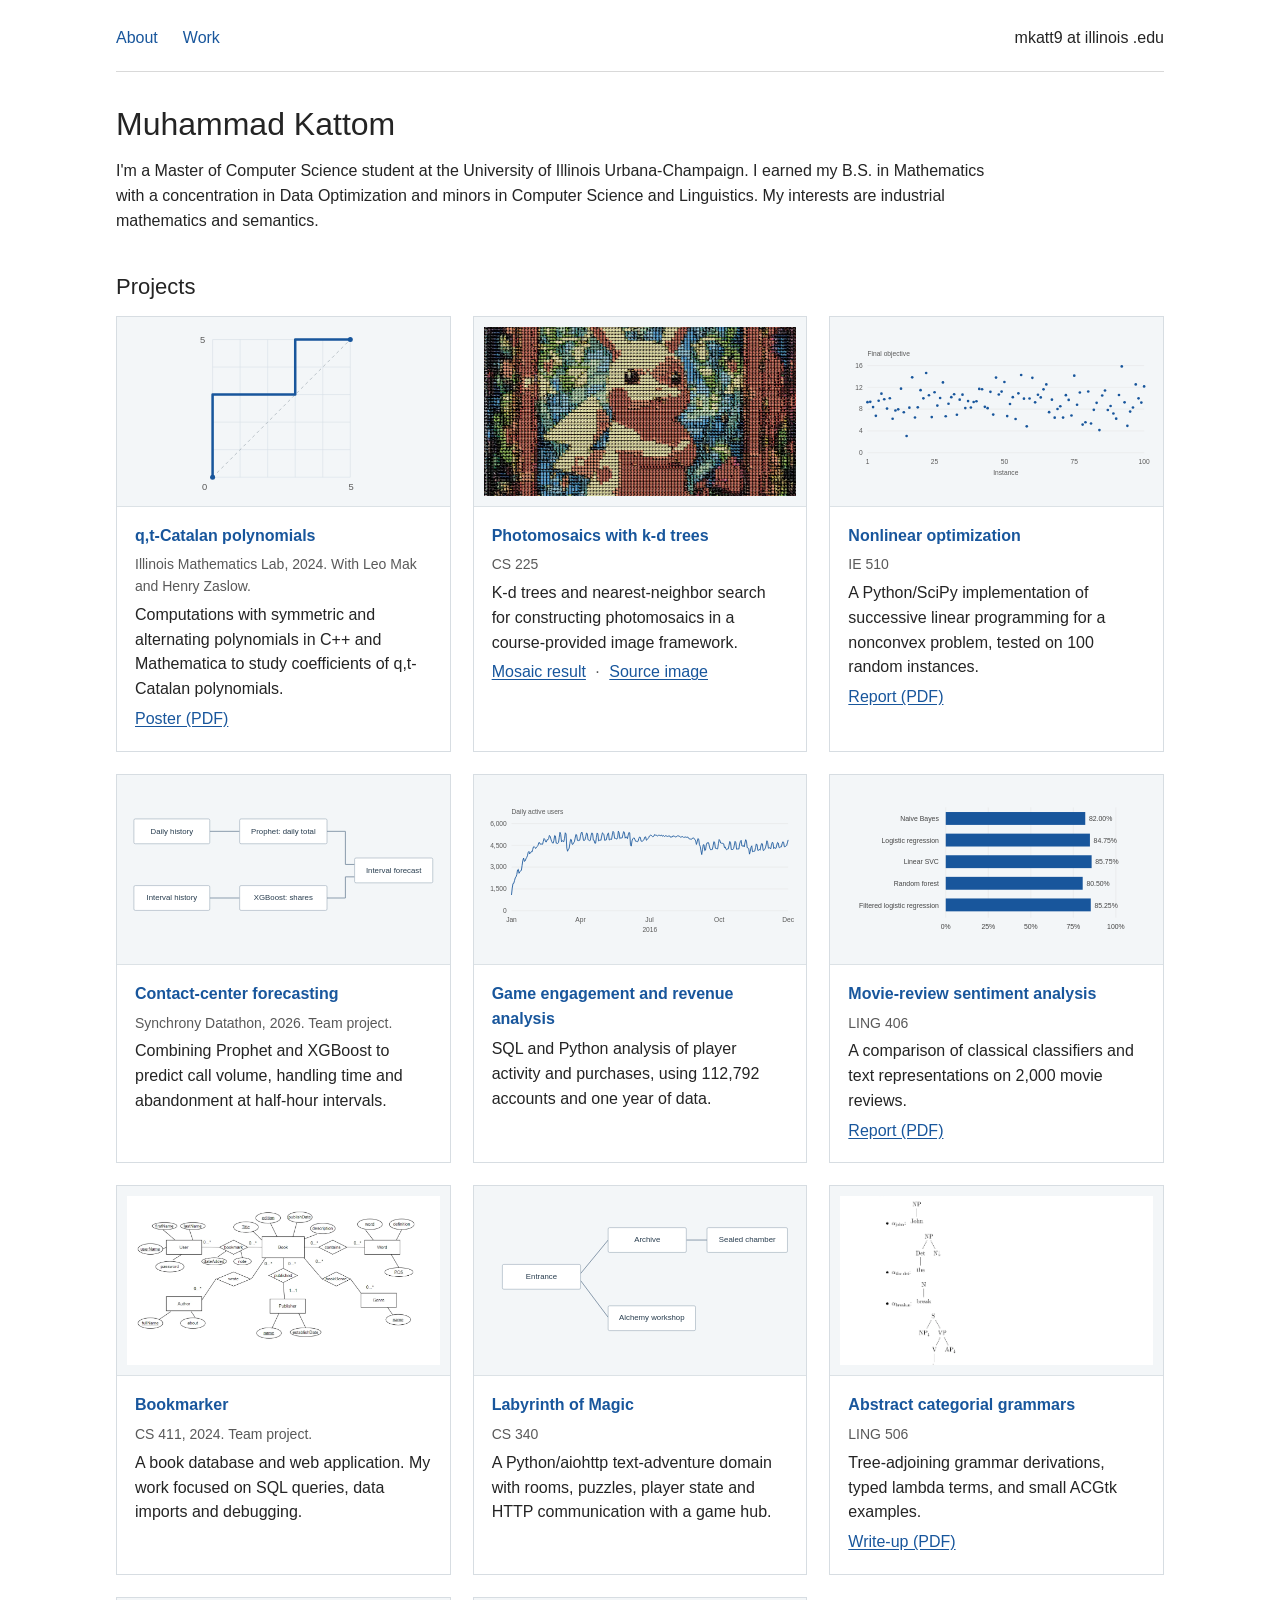
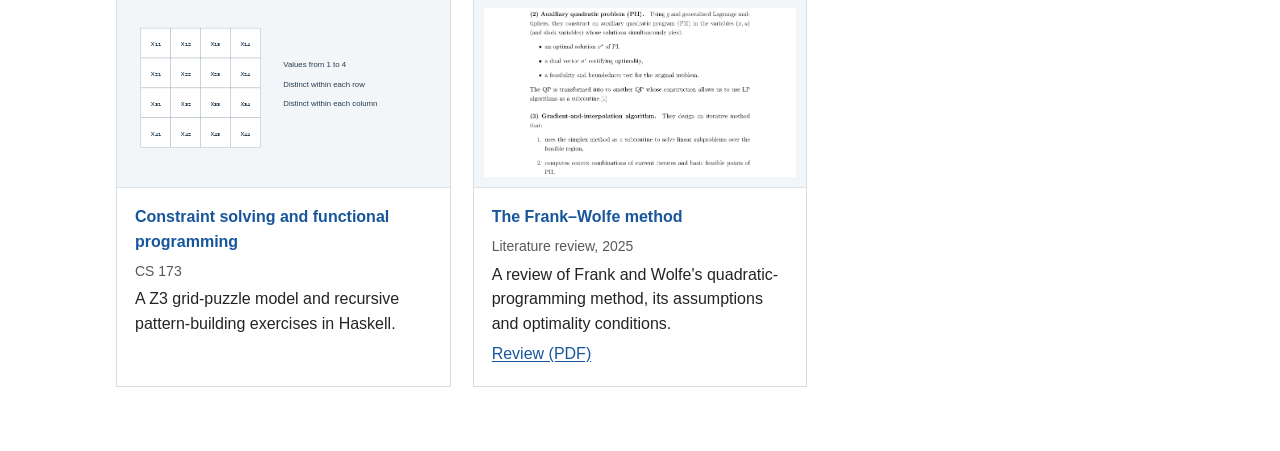
==== index.html @ df0d0583 "initial commit2" ====
<!doctype html>
<html lang="en">
<head>
  <meta charset="utf-8">
  <meta name="viewport" content="width=device-width, initial-scale=1">
  <meta name="description" content="Projects and education of Muhammad Kattom, University of Illinois Urbana-Champaign.">
  <title>Muhammad Kattom</title>
  <link rel="icon" type="image/svg+xml" href="data:image/svg+xml,%3Csvg xmlns='http://www.w3.org/2000/svg' viewBox='0 0 32 32'%3E%3Crect width='32' height='32' rx='6' fill='%23ee572e'/%3E%3Cpath d='M6 23V10h4l6 8 6-8h4v13h-4v-7l-6 8-6-8v7Z' fill='white'/%3E%3C/svg%3E">
  <style>
* { box-sizing: border-box; }
html { color-scheme: light; }
body { margin: 0; background: #fff; color: #242424; font-family: Arial, Helvetica, sans-serif; font-size: 1rem; line-height: 1.55; }
.page { width: min(100%, 960px); margin: 0 auto; padding: 42px 36px 64px; }
header { display: flex; align-items: baseline; justify-content: space-between; flex-wrap: wrap; column-gap: 24px; row-gap: 4px; padding-bottom: 20px; border-bottom: 1px solid #d9d9d9; }
h1 { margin: 0; font-size: 1.75rem; font-weight: 400; line-height: 1.3; }
h2 { margin: 0 0 13px; font-size: 1.375rem; line-height: 1.4; font-weight: 400; }
h3 { display: inline; margin: 0; font-size: 1rem; font-weight: 700; line-height: inherit; }
p { margin: 3px 0 0; }
a { color: #18569c; text-underline-offset: 2px; overflow-wrap: anywhere; }
a:hover { color: #103b6c; }
a:focus-visible { outline: 2px solid #18569c; outline-offset: 4px; }
.intro { margin: 24px 0 30px; }
.context { color: #595959; }
.context { font-size: .9375rem; }
.projects { margin: 0; padding-left: 1.65rem; }
.projects li { padding-left: .2rem; margin-bottom: 23px; }
.projects li::marker { color: #595959; }
.links { margin-top: 4px; }
.links span { color: #595959; margin: 0 5px; }
.skip-link { position: absolute; left: 16px; top: -100px; background: #fff; padding: 8px 12px; }
.skip-link:focus { top: 8px; }
@media (max-width: 560px) {
  .page { padding: 25px 21px 38px; }
  header { display: block; padding-bottom: 17px; }
  header > a { display: inline-block; margin-top: 8px; }
  h1 { font-size: 1.75rem; }
}
@media print {
  .page { width: 100%; padding: 0; }
  .skip-link { display: none; }
  a { color: inherit; }
  .projects li { break-inside: avoid; }
}

button { font: inherit; }
.project-link { background: none; border: 0; padding: 0; color: #18569c; font-weight: 700; text-align: left; text-decoration: underline; text-underline-offset: 2px; cursor: pointer; }
.project-link:hover { color: #103b6c; }
button:focus-visible { outline: 2px solid #18569c; outline-offset: 4px; }
body.modal-open { overflow: hidden; }
dialog { width: min(800px, calc(100% - 32px)); max-height: calc(100dvh - 48px); padding: 0; border: 1px solid #c8c8c8; border-radius: 3px; color: #242424; background: #fff; box-shadow: 0 12px 50px #0003; }
dialog::backdrop { background: #0006; }
.dialog-toolbar { display: flex; align-items: center; justify-content: space-between; position: sticky; top: 0; z-index: 1; background: #fff; border-bottom: 1px solid #dedede; padding: 11px 25px; color: #595959; }
.dialog-toolbar button { padding: 4px 10px; background: #fff; border: 1px solid #aaa; border-radius: 2px; cursor: pointer; color: #242424; }
.dialog-content { padding: 25px 30px 32px; }
.dialog-content h2 { margin: 0 0 6px; font-size: 1.6rem; line-height: 1.3; }
.dialog-content p { margin: 14px 0; }
.dialog-content .context { margin-top: 0; margin-bottom: 21px; }
.dialog-content .links { padding-top: 10px; border-top: 1px solid #dedede; }
.project-output { margin: 22px 0; }
.mosaic-pair { display: grid; grid-template-columns: 1fr 1fr; gap: 16px; max-width: 470px; margin: 0 auto; }
.mosaic-pair figure { margin: 0; }
.mosaic-pair img { display: block; width: 100%; height: auto; }
figcaption { margin-top: 7px; color: #595959; font-size: .9375rem; }
.chart-scroll { overflow-x: auto; }
.result-chart { display: block; width: 100%; min-width: 420px; height: auto; }
.results-table { width: 100%; border-collapse: collapse; }
.results-table caption { text-align: left; margin: 0 0 9px; }
.results-table th, .results-table td { text-align: left; padding: 8px 10px; border-bottom: 1px solid #dedede; }
.results-table th:last-child, .results-table td:last-child { text-align: right; }
@media (max-width: 560px) {
  .dialog-content { padding: 22px 19px 26px; }
  .dialog-toolbar { padding: 10px 19px; }
  .dialog-content h2 { font-size: 1.35rem; }
}

.page { width: min(100%, 1120px); padding-top: 26px; }
.site-nav { display: flex; align-items: center; gap: 25px; width: 100%; }
.site-nav a { text-decoration: none; }
.site-nav a:hover { text-decoration: underline; }
.nav-email {margin-left: auto;}
.about { margin: 32px 0 38px; scroll-margin-top: 24px; }
.about h1 { font-size: 2rem; }
.intro { margin: 14px 0 0; max-width: 900px; }
.projects { display: grid; grid-template-columns: repeat(3, minmax(0, 1fr)); gap: 22px; list-style: none; padding: 0; }
.projects > li { padding: 0; margin: 0; border: 1px solid #d7dde2; background: #fff; overflow: hidden; cursor: pointer; }
.projects > li:hover { border-color: #8799a8; }
.projects > li h3 { display: block; margin: 17px 18px 6px; }
.projects > li > p { margin: 5px 18px; }
.projects > li > p:last-child { margin-bottom: 19px; }
.projects .context { font-size: .875rem; }
.project-link { text-decoration: none; }
.project-link:hover { text-decoration: underline; }
.card-preview { display: block; width: 100%; height: 190px; padding: 10px; background: #f3f6f8; border: 0; border-bottom: 1px solid #dce2e6; cursor: pointer; overflow: hidden; }
.card-preview svg { width: 100%; height: 100%; min-width: 0; display: block; }
.preview-image { width: 100%; height: 100%; object-fit: cover; display: block; }
.preview-document { object-fit: cover; object-position: center 38%; }
.preview-diagram { object-fit: contain; background: #fff; }
.image-button { display: block; padding: 0; border: 0; background: #fff; width: 100%; cursor: zoom-in; }
.image-button img { display: block; width: 100%; height: auto; }
.document-preview { max-width: 550px; margin-left: auto; margin-right: auto; }
.document-preview .image-button { max-height: 400px; overflow: hidden; border: 1px solid #dedede; }
.document-preview img { object-fit: contain; }
.project-output > svg { display: block; width: 100%; height: auto; }
.dyck-panel { margin: 20px 0; padding: 18px; border: 1px solid #dbe1e6; background: #f7f9fa; }
.dyck-panel h3 { display: block; }
#dyck-picture svg { display: block; max-width: 440px; width: 100%; margin: 0 auto; }
.dyck-controls { display: flex; align-items: center; gap: 12px; flex-wrap: wrap; }
.dyck-controls input { width: 115px; accent-color: #18569c; }
.dyck-controls output { margin-left: auto; font-size: .9375rem; }
.dyck-controls button, .reader-controls button, .back-button { background: #fff; border: 1px solid #9cabb7; padding: 6px 11px; border-radius: 2px; color: #242424; cursor: pointer; }
.dyck-panel .context { margin-bottom: 0; }
dialog.document-mode { width: min(1100px, calc(100% - 24px)); }
.document-mode .dialog-content { padding: 18px 22px 22px; }
.back-button { margin-bottom: 13px; }
.reader-controls { display: flex; justify-content: space-between; gap: 12px; flex-wrap: wrap; align-items: center; margin: 17px 0; font-size: .9375rem; }
.reader-controls > div { display: flex; align-items: center; gap: 8px; }
.reader-controls button:disabled { color: #858585; border-color: #d7d7d7; cursor: default; }
.document-stage { height: min(65dvh, 800px); overflow: auto; background: #e9ecef; border: 1px solid #d5dbe1; padding: 10px; }
.document-stage img { display: block; max-width: none; height: auto; background: #fff; }
.image-stage { max-height: 72dvh; overflow: auto; text-align: center; }
.image-stage img { max-width: 100%; height: auto; }
.grammar-source { margin: 22px 0; border: 1px solid #d7dde2; padding: 14px 16px; }
.grammar-source summary { cursor: pointer; color: #18569c; }
.grammar-source label { display: inline-block; margin: 15px 10px 4px 0; }
.grammar-source select { font: inherit; padding: 4px 6px; max-width: 100%; }
.grammar-source pre { max-height: 420px; overflow: auto; padding: 14px; background: #f5f7f8; font-size: .9375rem; line-height: 1.6; }
@media (max-width: 950px) { .projects { grid-template-columns: repeat(2, minmax(0, 1fr)); } }
@media (max-width: 600px) {
  .projects { grid-template-columns: 1fr; gap: 20px; }
  .card-preview { height: 215px; }
  .site-nav { gap: 17px; flex-wrap: wrap; }
  .site-nav a:last-child { font-size: .875rem; }
  .about { margin-top: 26px; }
  .about h1 { font-size: 1.75rem; }
  .document-mode .dialog-content { padding: 16px 13px; }
  .dyck-controls output { margin-left: 0; }
}
@media print { .site-nav, .card-preview, dialog { display: none; } .projects { display: block; } .projects > li { margin-bottom: 18px; border: 0; } }
</style>
</head>
<body>
  <a class="skip-link" href="#projects">Skip to projects</a>
  <div class="page">
    <header><nav class="site-nav" aria-label="Main navigation"><a href="#about">About</a><a href="#projects">Work</a> <span class="nav-email">mkatt9 at illinois .edu</span> </nav></header>

    <main>
      <section id="about" class="about" aria-labelledby="name"><h1 id="name">Muhammad Kattom</h1><p class="intro">I'm a Master of Computer Science student at the University of Illinois Urbana-Champaign. I earned my B.S. in Mathematics with a concentration in Data Optimization and minors in Computer Science and Linguistics. My interests are industrial mathematics and semantics.</p></section>

      <section id="projects" aria-labelledby="projects-title">
        <h2 id="projects-title">Projects</h2>
        <ol class="projects">
          <li>
            <h3><button class="project-link" type="button" data-project="catalan" aria-haspopup="dialog">q,t-Catalan polynomials</button></h3>
            <p class="context">Illinois Mathematics Lab, 2024. With Leo Mak and Henry Zaslow.</p>
            <p>Computations with symmetric and alternating polynomials in C++ and Mathematica to study coefficients of q,t-Catalan polynomials.</p>
            <p class="links"><a href="assets/catalan-poster.pdf">Poster (PDF)</a></p>
          </li>
          <li>
            <h3><button class="project-link" type="button" data-project="mosaic" aria-haspopup="dialog">Photomosaics with k-d trees</button></h3>
            <p class="context">CS 225</p>
            <p>K-d trees and nearest-neighbor search for constructing photomosaics in a course-provided image framework.</p>
            <p class="links"><a href="assets/mosaic.webp">Mosaic result</a> <span aria-hidden="true">&middot;</span> <a href="assets/mosaic-source.webp">Source image</a></p>
          </li>
          <li>
            <h3><button class="project-link" type="button" data-project="optimization" aria-haspopup="dialog">Nonlinear optimization</button></h3>
            <p class="context">IE 510</p>
            <p>A Python/SciPy implementation of successive linear programming for a nonconvex problem, tested on 100 random instances.</p>
            <p class="links"><a href="assets/nonlinear-optimization.pdf">Report (PDF)</a></p>
          </li>
          <li>
            <h3><button class="project-link" type="button" data-project="forecasting" aria-haspopup="dialog">Contact-center forecasting</button></h3>
            <p class="context">Synchrony Datathon, 2026. Team project.</p>
            <p>Combining Prophet and XGBoost to predict call volume, handling time and abandonment at half-hour intervals.</p>
          </li>
          <li>
            <h3><button class="project-link" type="button" data-project="analytics" aria-haspopup="dialog">Game engagement and revenue analysis</button></h3>
            <p>SQL and Python analysis of player activity and purchases, using 112,792 accounts and one year of data.</p>
          </li>
          <li>
            <h3><button class="project-link" type="button" data-project="sentiment" aria-haspopup="dialog">Movie-review sentiment analysis</button></h3>
            <p class="context">LING 406</p>
            <p>A comparison of classical classifiers and text representations on 2,000 movie reviews.</p>
            <p class="links"><a href="assets/sentiment-analysis.pdf">Report (PDF)</a></p>
          </li>
          <li>
            <h3><button class="project-link" type="button" data-project="bookmarker" aria-haspopup="dialog">Bookmarker</button></h3>
            <p class="context">CS 411, 2024. Team project.</p>
            <p>A book database and web application. My work focused on SQL queries, data imports and debugging.</p>
          </li>
          <li>
            <h3><button class="project-link" type="button" data-project="labyrinth" aria-haspopup="dialog">Labyrinth of Magic</button></h3>
            <p class="context">CS 340</p>
            <p>A Python/aiohttp text-adventure domain with rooms, puzzles, player state and HTTP communication with a game hub.</p>
          </li>
          <li>
            <h3><button class="project-link" type="button" data-project="grammar" aria-haspopup="dialog">Abstract categorial grammars</button></h3>
            <p class="context">LING 506</p>
            <p>Tree-adjoining grammar derivations, typed lambda terms, and small ACGtk examples.</p>
            <p class="links"><a href="assets/grammar-encoding.pdf">Write-up (PDF)</a></p>
          </li>
          <li>
            <h3><button class="project-link" type="button" data-project="logic" aria-haspopup="dialog">Constraint solving and functional programming</button></h3>
            <p class="context">CS 173</p>
            <p>A Z3 grid-puzzle model and recursive pattern-building exercises in Haskell.</p>
          </li>
          <li>
            <h3><button class="project-link" type="button" data-project="frank-wolfe" aria-haspopup="dialog">The Frank&ndash;Wolfe method</button></h3>
            <p class="context">Literature review, 2025</p>
            <p>A review of Frank and Wolfe's quadratic-programming method, its assumptions and optimality conditions.</p>
            <p class="links"><a href="assets/frank-wolfe-review.pdf">Review (PDF)</a></p>
          </li>
        </ol>
      </section>
    </main>
  </div>
  <dialog id="project-dialog" aria-labelledby="dialog-title">
    <div class="dialog-toolbar"><span id="dialog-context">Project</span><button type="button" id="close-project" autofocus>Close</button></div>
    <div id="dialog-body" class="dialog-content"></div>
  </dialog>
<script>
window.PORTFOLIO_ASSETS = {"assets/bookmarker-diagram.webp": ["image/webp", "UklGRrKhAABXRUJQVlA4IKahAADw4QGdASpgBPkBPikUiEMhoSERGfUoGAKEtLd+Adn/TrDwMr8CpfXfyX0jJmf4riX4W9AkPvVfnC8z/6Oczm79nPSQ8i/Sv+r/b/yd+hXoA/tHqAf2Py4fUF/gPQB5pn+I/6P999w/8+/uX/R/yf+j///0A/zX+1f9T8//lD/uv/I9wL+kf2P/efnz9AP8Y/pP3y/LX/r//l/r/+H///oX/qn+n/+n+1/4n//+gX+l/5T/6/6L/jf//5AP9n/9fdI/gH7++5f/AP3/93fwX+W/1X+6/rt73vi/6J/XP7T/j/7v/X//n/ivcX8O+U/pX9j/wn94/sH/d/0vwjf0n9k/aL0oeq/xX+h/YD/M+5H8Z+tH2f+xf5P/O/3P9tPs3+m/2L+4fsT/i/2q9jfxX9S/uv91/an/GfuX9gv4l/GP6l/Zv8Z/if6/+0/0S+2/6f/H/6L/R+Gho/+M/zH5k/v/9Avpr8k/tf9z/xH+V/uf7Wev9/Cfkl++/yn9av75+O/9p/+/4A/z/+if4f/Af5H/W/3L/+f6z8Q/3f/X8SL8n/vv+j/efgC/mX9X/zv93/yf+5/wH///3X4j/v3+u/wv+Q/7/+R//v/W+Mv5P/c/9b/iv83/3P8R////P+g/8c/nf+J/uX+P/4f99////V+83/[base64]/D/24mFv74qQV9bBN1/qgNNFUe8jQ4zd596Hx79F/TiOACen5cWhHNOfUUEPlz5KVmGhH/+8n4wVBI7t9h8cuc9q2uQf/+SN7wa90OEQdculYULlWYzUeScD/M/7/8MkPlwyN3paD/7f9zl46fIawl58Re+tnQOdk6wcCTFTq59XaHViEKmI5yLaallBkoTIZTI8sv0T2vFfmzQkDOaqNhZnnJzj6C+/9diY4GCJnFloTlOP5tjLzslRHZcPeifhWTBpPeFNqprERfo0vD/VT4A751ro2o+sdrHv+bxm6As0Tyw7pCF+bCSnbmxgkhybstKx8TeXq2Jz8v3Q2LaxSf9rH7YoDM1kHS60Blmm/21tPb2mIb1Vw3tdhD5VHFocLGLUlcEaFkHnmqQpVoPnr8IdAp3lNH1zx+II87SaNTttKZae74v0lUR+d/MM9u9ZtPp4UOHwcZnTLwaAP3Tz9ELchERDroCq/JRRP8tknuTmkc3DeibT/atEtTB2N1JzPDMWDwdiTPaBoZABSlQPU7eE/jevN0WoiT8Oj9pjfetv+YVPoE+pzTgQ+vmvExPltbM1NltYOTsgNi6nhsXz2jzO0eAxN1PTFKt95PesIsCMWbMjI0I58YZn+9KrWdWiRGf9ty9oNsC8Qhwr0mHQifuMJbyyqcAGj7zwpfAbkIiIiIh2EzwOfrPhMw2YXQ/KYDalkQ+SuG5Vbh1cABB1AglubItWxAIpNKkNE1v4QOo/QW6QXVmLy6P//CKGrnzLP0ma7CdWl/VSBzsiNnatIIugwNo1dazK6UqB+VVVVVVUSb8spIu6NyeO+C75eSgj4jqdFTCTCJmvnfluRkqWLIpXYvWGYHtwh14s3PjLtaw4qO/Je/AEIJje4f//s1H/wlLpH5qERDrTZqx0BAhV/TxuutufQPXYHYhag0Q6Rbj1w6B+KvMG/YNNqm0wHcg0V2LMxkACHk9sQU18CJDTT9h87BeSfiZ6P2Lerbh5ZFf7jBdIJ9i5lj//2tLQsQZkaCNM2XJRmm3QyxHe7/aFpGCRjj2lsEc9DtoVDjH/OF//6lM/7SLBCbdEr1lU+bUv73UPsczo4vFmh161WNIqfiQyxdcbUsiIfNpM4G66x7TIIQSLi9f+U6J8qN6Vj2DAlOeHv/m6VE4F2qtIFVtb/43oilk4Ows39q0we3Nga1aNi7spjAJ9mps0PBOktqi9VZZlw89TtqyBSH3Pgm0x7bUK3qRkxsvwvayfFf7tmdkS9Jaxlf2kGwCIuBnCDdmMer5Nvl8QroaPBRthQItAKHWpmS1hgfkg02rYnVlgGWyWfelcN3GathfoJIcvrXjDQPp43wOwMfmMvi/2f9TSBNNpJiQhR8IWbxtt+suMZB+5C1iIqMoQfNO+3f/XCQnayIiIh9A6hYKBGApdiavDczyYG+kh7k58jSCk9PJ8gXHkHoILtfwp5xXGFh8woc4ppgad/PMnP3DnFo2jJ4bz/6rOnU8Sr3XZGmSEREO1I/rlsIEvIc9WlCA539jUDKHzCdA9WVBPwwF9fPB3W9MqIFgow8iIiIiIthLZTgM61HENOL/x/iIdZffDgJ8hEbGH+j7MFFJb3B853eMsQ4nIUjuq/xP1KxaXfb1+a7b5FCeUzSgGKxwSoocvrsBQUymz8iLrEREP4SAeVItQB6A3fV01HqyIiIiIiIfCDviwitF1rfGXoQ6l4Qi2GIYfB5ciTQ9l7IT13E7sW0qzfodf9YL7ZcCkFQsRr4bj3xhSim/Fm/nOwdy6eG97AAEv6jyEFEtlQYOJdTBha1o14kjfVuJFiIoy0nUaNqCnUsvc1WM/9R03TeLKdXYGGgdAfVAngHLOboUuCUW46ETO3mJ8I5ZhcVn8vwdfufcaeERERERERDsUdM+TwchEREREREO1NdjknQV0XAQntvMHfIy8rM/PIaGdOWeEhlU+3xexNUay6oxb/qhD13qRmmHHhXwH6O+9uWMQKhvAAEGypXyqD5+YA6YHhNARCuzFaZwGWjaTJo+RCXUr7KdBwPLNm5SBBtSyIiIiIex8oARHhLuYEjeHgkNdA52TrnZsm1p3b0U8Gv/Wd4i1pFHZW5lFowVrB18M1uLtVyIiIiHsXlwVVQ9i1XTaIS0QF+3bDP/8eb6XF1/RgOF49deap9avjx6e7uM6VA/KqijqH4Z/tEL7ly4Js1ILT95We7Ck7Uvt2bGmFWeqJPyIiIiIiIiIiIiIiH/33laEs1+rJPrpZOL90NnyQ/sFIjN4G6F7czGxKJOxvkyNMkD0oXdSQUahH36FYZX2fmI+wAVRyDVgJl4GIq35RC6YnVY8fySq7FUyHDXsdNH/K+n1q7Nxv7XpRtkzLJNqWQ+F0rdMIbeOZcdb7zj7doDX+voPcNAeyAnVi/DZkDp3siIiIiIiIiIiIiIdZLnup//8mc23V/RIf9uox6X/IQ0xrvD7Xn7kv07Yeh836I5sum/+sgyusKghtTBv7ihJnXwHlcXdt6rbDbslOC5rJ1dSGeNh+0/EA9CgTjIiGGHA95Fh3aOAicOokylCK0ydmEf4Q/sQkPqTEXNb99KNhpikCMH1RtSyIiIiIiIiIiIiIiIiIiIemNwZhGWKDCqIKYkozpFa/rNko3vlfd/294b+VVUbzyHG6vx8x6g2oGoMsmDmsrfnkjehwuf1DhhNV7bjxQjL1UuKYn/OSpTrpz/IRERERERERERDqq0urtam1vJAzfIGdIHyQTwwfK5Y7Ka6uOf5CIdlelhmEAe+InAvV0D8ouLQ+mKfzdG7bhbLHdkzg/d1Zx82Ca1A2pZERERERERERERETMk3Z21kS2yIiIiIiIiHdYWMXf85O+fHX4w10DnZEZmjkK5LC8cLFTW/V4hUD8qqqqqqqihE4hWCamuAepYDYhP0KWt8IiIiIiIfCAgkIYSP6CNB4BEnSIiIiIfqTRTSl/nPDlgsTYqqqqqqqqqqjBT98J/e5VNo2Wfe/rfTmWoG1LIiIh+czV7HeNyTSXPQaU8siIiIh6Kx1kIv8xv/oS7H4HNb8ZMFTAJ5ivdn+QiIiIiIiHakeKcf0I3R39M4Kq5RwAJh52Trpz/IPPsUPC+5X0RCrdzpoPx+viDOKGFCXJAzoAvcebGUGIVRLUDalkQ9dtT144WKkFaOoZ9jQiyBzsnXTn+Qh2qPciDWFzFlujuRT+EztkiNV4mYUG1A2pY/QG52QX1XvyIiIiIiIiHv15PkrIfJvnnZOunP8hEQ6CNrfrhi4FKXTT3TL/nV/s7h0D8qqqqofFCGUUFrynx0anm9qlPCQhGW94iommg2oG1LIiIh682axz9Iuy91108N8/lbt1EQ/WpZD2KYicMWuuV0dfLp+tfKHaxxNO1LflkM+GsQ8WNP4z+F6tilObT3/CLtJnrh24r8Z8H//CIiIiIiIh3Dnwc7/HrgufZxmC4dA/Kqqqqo0aooZ+tad7wMkrHHAteconOzKKRtI011S3rWDZSyIiHgFsy9hnGS7HNtsSSi8mwLWtuhyxeWV5ZOTbGdHMAacteQJSN7VA/4GyqZtGbaLY7EOKoPBuQq5kCpnbJdYJeFnrjqF0DnZOunPzu/I4RF/Ko87PcOBk105/kIiIiIh3adRbDI4Iv5j5exDZBq3cXzYo2wjfYq0SuHQPwrDV1fEY1wEdQI3k8gdQ2up7bcE8sHKQeiWH1Sosi+bcKgzxt8udbTtwiIiIiHVgk9IKp2C3M7Wl188SaeBdvB90KD5suwBG33d4QjP79QihwaJGuZIiX8Oif7nQOdk66c/yEREREREREREREREREREREREREOqrS9PlWKGZU6CA7qdZsGqlg4g6yzmK2XtQWJ3Voka0rZ5kq5u94xjK4/HiPzpVNDvQPDPjgPdT7soLL9UKPl98hIXcARnC35P32yg2oG1LIiIiIiIiIiIiIiIiIiIiIiIiIiIiHx5G+bJ9WSgi7+j/RueIv13JFPR+mkNWpmrboShswJucaByFB8V1/EYLf1kG1A2pZEREREREREREREREREREREREREREREREREREREREREREREREREREREREREREREREREREREREREREREREREREREREREREREREREREREREREREREREREREREREREREREREREREREREREREREREREREREQ8gA/v+lzgFohJBReI/xKi1cSV8gDv/p7rdmb2KhHSJUyUJ3KntyGbsr0xGrEZVUmno/sXZITAv1P+Mr4+gBZQpE297c/nHfcHq6oR7MQW94+LInodSCl5mKKudeQ/f2v8bmYb6AIrE9c6BFDityOogetnc+y3yOqghpTEiMfSlYTdN/xEgS5xCCXqe4a92la/[base64]/Ob9JNzEqKCoHPyMkShlNC+ZgIGlWiGCCntE9Rc9980prk2ySUd3pOOpUMGyogJ6MPmQUgK/wbCA8kXBj7vtz4LwODk/20Tp942MuZ8VNRbhXqpKtW2oOvJIgmaCAu24kkgrVjnQFLRXY3LagzDcN0/q6UZxDD6yakyAADLK5BwpO+rHQjH2+ix+GTgQ7MNl2yEzpMqysBboS85n5xEholeaQQ7rqxWPF2UgWp6ixNV0SZEuSAg0iqHL0+XOtiKaSUe3SzpivJxsnSXjoMa4K/05qlkBus0KEWUzkY2BWWIEvCGm7m0x/IdUA6NChN4czPpqcNzLSe72YXM0alsetD1sZQARrSFm1XV4MMNFzlvjuUBymvJEFJ+RcjhrcndK7HGFNcIyPk/MjdV+dhKDmH6ZbSw0QXJnM+CFWAJQDJZTvn8t4Eu3U6AbP12SsaE7G4pS6yenPGVm1Q43j6p1dwQlSGHw9cJaViPZEy78y3LfZ2Jy97jjWduO4lXe61hW//2SJdKwgWCH3P0QKE0ei1Nn57Z96YV61h90tRGHmwEDB3DtECgv2uABluyztA1IEPSo4C77ER6aVzoNXLxnE1lU52AGRaHgbOk5lsd5RlTwi2gsF2xqepHoKKm8q6RL7CuRDyhdeiJNFhCSJixD0mwIBO1CmuIhhHpMhI2iagrmuiskqoNGlQmAr0/Asz/J3XD/LOoYKqhNr7WdXmgWSBvzCP790jAMvt0NOJABTjljU0/A86OwG4y36grICmh+tUl1gkNlYu6ilwDHChSqEDScXF13DXK74i8udQXeHQhnibrYWki1Ms055pnOVhOHBroGDKE2Qo2zO2s0BwRoXMZV9DtWnhK3dXXwt6RahVRg5jtQK5DXQ6SxlXxf+sj21P6VZXAvSQPVimBRsMXMJ2c9hXxffV2jhsZIzk4S2a3GM/wLs7UA5t9rvoVMlYPsaaoCNrjJQnM7xujcqzgtP6ywJ1JuTDAMwL7T36u0vUFDTX7FFfWMgaVXcCgkYH9j2x71VgR6HS9tI09jc0YUxcwuv8vHbJj8vpHwT5mDINkZLbraFXO783NB/ODJ1/+IrSu6sBP0VYzzqDd8vmkg4nAJsNJO4+jQFZGxsMVFFy8K/RlKbkw0ZUcY/Yh2Ji9M8+bIdYPKZyANUjzkMeaRLtHXtvjG2Eyxx3djbvMziFwlFHxxLcVxpTojv/Y+wcghcCEjVzmEcbpMVs5odgSUJsSRmDgBXR/ZpwMcxbnLAEt/[base64]//khiEVwKLb8YZQ0O3MUgNQTM7HPebilz3VsoPW4G6x52RKs7hk7Pc5mP5r7FV12IphzxSa7AK+V3EoXtoPygV+Vn+Bw/eszdSLo/vvU80dpkT9+6JVZtTXPiCzumt1aIhjJXCaazLYy1Ko0dyahi4wdlrlEx9rQSDA/nHzHLj5C+GpDLDCAy8wJbAlmadQgmogyOY7FMW3l+12dRF7jL1KFYh3/QVgmeqdJ69nH4tuyJlDMhHV3Zy60ZdSi0eYm14cL75pJ0H4ArJzhjDKuUn+pC4LZ/m/mpTFyTEDOv4iEcsI7uH1MnhRggsUX9zEDG0ArmJiMY1L5wJsb1UrFQl1/Sm5F+/Q/gJq2osWDACmuflzDEQ6EFykOxTzS/+gbZc9k3wTg1f1UpicEw10f5TetioaO7AQ+6fw0uj4XHpx2/sZhfTOiuuu7OvsENAEcrv7mHbbNpL8x+ZMSkefuTD0sTR+lXsRgLXHctH4UBlZxH44MQ3wfXPho1RFparM4DyaNFneGFqFdb4RUwMATtNE17YMvAPdcDgztmS/wcX88CiHGkSIUE75ga3zeS2j+G8uiFO5YMayoHsVs0Flu2zzSesjZur1bQTz8ObexiDXP6KboSN23dyGvRANAapncUFTsshl3Kl5Fx04EQynlsdJUb9U6ItMOiTKiSGGvOuYed3mCgnkSvKRbzlZr7N8zq88F6IApzBkkT3JKOuQ/tJEUpxwC/GjJleK/[base64]/sTNXZd4tZBIHBlNU+b/g0aFDFUjiUoUdiKuFaSPmLLLb7sLSoEADehMrHAez/o2svZ59MGLNtOs0nEJW0zvL4/DNFCnVR1N+dST4usG7tHyU1eEdGM/YUtFCkTnYCV9Bhcm1qNNxqEpkao5Z9FpWSdXiG3Z3BeSsswYHNGhPHHy3IYdSkIr6Yya6sbOn3A+6DYNDiqM7AoovesaFqqmaIMGI46qx8B/O+dzezay5A3d5PBgBUMI6LtD+O1swhArvNbyDbftwLUqJJijcssnh3aIlvPNs395gZIEezH8ZG4xyTSNm1ePsdIMtOTpI/fvUg01UOaaxNnFkQR0tnT9wHOVsiiUItoCYkJjieuLFrxI9HSLqlJdVIKFa3TkidCwIj29NBLbnFcHkHNLXz3U/mZOtr9Yff/VPGqbYp1f/6qIyTJ7ZMSjVtcvnqBaqJhYWNm7FnSh0mmjsRurMh9LZREYRtyUJqA10Q2LPriBmC1ydp+JE/Dj26qnY+T7aPnYP+Ske6F+28LWod8U8Rd0BAre56BbZa2AvPyqDN9cK4z99FUSENtDrwM+TYM3uq8IlqaOhRPyGv13W0LpBfZ/jvwI2KaKdgaM/wwm7n/i7XWVPaR2asxHyOpMXeITlRW/gsmBmAHO9vaGWXeVszRfJd/[base64]/5OmFj+FNOeKqgEIS40Hjmk0Xwr4lW6110ZyWqBR+0SaWd39/z1GMeB5cPrGdZxucjIcE6LzKE4qQD2ti25v26LyQiRSsIqOdEtyZG10awDIUvuyV3TnVI9yfjtEJnMZ3sOQDZugsx6SzDkIp+lcixU/M2FoAGTukbQ0H3ywi5ISAsNMMznR661yFEUmDyw+fzwsVg0GN4Rep9ndHb85v+an9lqaggXKYtFKlgPemKyuEVNmfdELt7DJbSNnxHXAEeh2Rt3criL5ox3D+x//iG/oaAqI6KLs2AxNIbdaC7WL/jvBKpRTZ2QR1N6N7bTEImJAjnrA2Lp/6lGUUrPaUBJYqDK6oxm/2xU8vuNwP9VbeSNt/7lg7N1dQeNAZ5ZTjhm65eNCcLjmhwOEWdYHeA3vIeB2rSzrE4b6b/hEF4tiarSwtONTrGMYxuetl9TFcEkznZPFgDIB61cuwpEYaoP66P7fBdpRtwlRKV7UYlWvWo06lZNfv0H5uOanoQSBcmLf5oYRoHgdQL+gI63BGltqugjrrmji3NWgWUC9GgMgvwQHfLWUL+VQ3sySVtT8J51PGhF4pJZ/b1JG2NVv+80WPohuP0pQfq3iN8ydFpdOucjLzMJ5uwhBVBDhPG100V/BRYdOnG2gxVPk84lc4P8lq1ajdxk1/bmZeq85Fp8xTNHBcFL5WbPrDCKxkPIWHHcCUZ2lGOzlMVy+hkoXICQ9bJ++Q+qr6fnzI9bb/G74JSYhAO4L9cMqOfF/5SOJu7T94qh64orbl0oURGum9QlDMvrCm3YMe0ZdBGs9O3iuKWMJVOfrDkWtavARVsYMHiZYQMsNuSFqazRn8KDoxxLSh2Qk0WfBBdJgCLhhcd1AhgheWZthljLSJgdv8Uu/IXJB51e0/[base64]/1Cb5VD3t01OneKh3aWC3I8rpilvedG1y23ly2tsWas9pWiUUyFteUCXjJet/6MU8WRH3mDfdcAOYg4Ufb/ALvCiwgc+v/zIxRaVpySBWsvU7yqDUEuwSUY14hU4F1tyCIb8TGxu7+nsELPa+cOlL2J6Msr97WEWc3r/Xr5Z/q3xXCm9p36oyNPoiABwL2pkYKaEzco7FjW6h0Apx3SatYqeY129pqE5eGkqJmrwJgVmlF8ECCUSNe16ExWQQ3NWBDiG4AhcIrnIWcccndS0DR6MMDA/7oKj0tAcUDts1B5/Q5HYsaGJ1zI7nENkbTA8nZNUwj/qh5iRRgQzkRWsOo9kBo/YTkcI2zi9a2+fjKCZVXbCNo6bmUIK3QoAT8pW8w8cTQ7hqH93W/zsK4SwAk3geQZzh9GZv5SU5sm7xnd5Xw/I828DzQR2ov6FOPy8zlTM84EuR/WcBDXFgNxjl3kd4dT2zvhCpfuB8fhzpUADzhnDrq/d8LZ09f0AHOQePXSsdU8vTkVMKh8U/cGR2CCIgOg7kKfTcYBjzCcEthg27Blqogyezw5Shi9BXdb1E2JNEoZiH7sgv+D0EKa0+WB2HXKrOBMuDME4JME/8tUtwHZvXVKAzN0z7E/Ogx65FOvLw6n+ttIT7eF25fZEY4V7yR41k091Gyl0WGgFIVc6SkZlmOc7LrQi0XcF8tN2f1oXCUZOlAXyt7rxWdwX8bUSXrdhaStCwNH4s6wFuJ1RTsSCBv4qIR16qikn/tfLP42geRpP9rVIOHByLGLBTtSIMJ2ry/PgLlL+sq0kCudxnteRfbnP0dWNyylXp3FSiIas2jkQkLV3Exq6KW+kb8Uu24DAf0PGKf+tI1Zrgr00bzii7mCNUN5kCE7LCpmVKF3N2jPw1zhWCxuWQIbKvm16CbQsXrX/Oq8bgOWFG752ueiTa49VlQ5BJmlOPGiwzMdm+cyOxNMvTC4NHCiiZOCCF3gLZBBkPxO/kscMzfUgFvOjvzE6EqzJReE0tOwf9Xi4ZEGBC+8w7gRCmtBgIv76vODMuA/5QkD9stTad70Ns6yZ2pj9YdXREHz/ll/fMgSX5BcXY1QaYXTLWyLh2sQfdnyDQUKEnlUbNbFDVTp+PIgUoXrogrwJPldi7pjVNxAyuUM7Mwauq/L3oIslYza9i+iLUzfxbGb86j5flfJVs7cYCGa7IrDndx08nyWS3vB7v5qzusyPOfFvqCen4xEJuogs0JpaTa0lS9uNkUyzcA1no4OHjr75/Gi6VonIfA88wVOaSiCQMsj2vrbJGJfKaFhBvlolwuB2bNQ35syBlDXMa47SbS+ROh4UAF8Yj9cHWOptILTFPnCVchFSI8Dgm6XHSJ3dBaaUBbBWg16L/C5M95rD4+QDmg91RurxjMXz9TNiTA+UQ0uDoqUe6cP6ZAjedXBTdELWeouw6T0xPRUjIdBMadscP+Bz9YvUmTswxDxt5UdjxCdxQ2j8B1ZMF/+0cmnIDGJIvRI53FGaV4pD6khTm3yFYnM+ySzNWMwH1+CtCGM06XDLChsB86TWw8Qf/ofSDSviEWDbwznzAkEuOuRLgnUKFAu5/oPnxtW++DQSj8ujdrG2a9VxhCv+UOqqw3f5GQHFpo/7tQMWqb7Rsdx0A9wSYn1kEdtjDXP3k82Zlgz2uIVs2Pk27Rzu0WWAUibMZdFRzJyNrhDIqnWUQ+5F/moPehI1vEDANl+A8dZF7VIysTNZUkUjB3LB0aZ6yxMp/pBmEsHzntbUbwVEL0rGMTc9ljbPrtJO0BI7/nW5BDWANE4huoRmJswRlOKQKiV/YgJEU8sOoH3S++OdA+BAoHZZ80ShRdR2/Jk/wQJFRAi/zCr3InAXt7ciVfbDmuxUSM+mL7g+k7hdDcb8eXemtMPK4qXasgnlanzwB4cwY5xlrNEPBvvr7osgJou02aLdwR6gHlmpRP+5nCebRuh12a2eNIpLZIcssp+4KqGy+eZQBzf5vm8+IUGr+aJjWZhkieO70PEA6Z6hoT/2NV2n0EzbZfw7xvUpvN4NChR73lnrKllg8CiuTuYEPe0ZEPTknWuc3W4l82ae3Zjd6bwlgTiWx0sXTqwLplWKv+B40vworyybD+GeprJ+YMrFvHxGxVR6AAF9M+iReaqHEcLac8Eu59AxSNbIvEOHnKjGv8BEcmaceOPRe4KpDD/[base64]/KMa8uCJXprwwYsytUnEL7X9DuOuajksOgSdT6d9o5Iem/K/yI2MnkUlLPqiM1huwHtDXnpuZhHkbJTiYHZ3cvQKYuCHAinE44AAtdaP1vVh8DYQxxU/2W+XXNt5zNZtVMWhNmvxyKGh2f7kCA2feblu5k0gapcvJ9C+3/WgA/v+lJkEneSNohm9WIeYdDavoqwJeeYa0PC8UJy8t9RQ8kvF6zLUdT5Hkxs5ZTMMQRoHPy+nK1x5dqR0mz1OQ8Dbqr6tj/8lqoh6Y7t4N8/9RkAXXGeROwwB9OCbOW6EOTz+ozXc7faA2/b0vk5IpQkGcQccroqBzOT0BBmsHQ6KZHJmRF03T3BSOA3s+3HF/HkfXhNJ0q9VN39GvlrP9vvJHSj/ifqldgUpU7fNhUN04mdKTdUoFSLKyHFAwreNHxN/OZ4fQo7lrvUj5SXlRBa9Agt8fu+MrdkWiWuVSpEd2XdDgHxdZG+z6tZ4yejomEflg5CqxLS/[base64]/IASZMeq4mwOiLOd9vgUEB1UpAF/E+aa3EJFqLaIlx85FJPbZ6aHe6c4RCQBRgOH8c4/80MxraJKm79tjk/VxnypgU7FNDUtHhV/a+KL+RmuroBhBXn5oOK7vpiKLmOoYpYjfxFN/NYMO/QrmdyMeVNOFLCg04YgRSQ70wGWdUy/HRynUYiUx8MDOqYc/51u/awEdMJJ/ShtWv8MoKWsrn9k0WskbMEwHbZIr87Xz7GYLZAbhATjBnXEDJnxDxGKdm/yzjcZ6nNOI/OR7CaHfcL48535lzZIPOVa1wtJIz2SAgzvRbMljRuGiykIChkeP9hL+t+wGRkwpgO8HxElT2ZrFGrrsagjwRRvOM59bjb7CGstAiyze+atJb7yrvc2Ze4nOsI/ioxe6LwcNTyISuFFkOfYMOZN1u2RzTM1NkTXQDxNVJLJf6u64RK4YzTfHQbHlVcrA9AzraWjt7JJMPUwu64JFS/xFcaBut601w/JKszQtNkOK+e3Y1paCw4oHIuos1+FuSYbDFE9TLWV/m7mok87nwIK3BkLtxQ1BT1+Ji5NpZnXPwxqqeWqNHaEyY0xSln/wMqcveuRYZZ/rTGqqzckfjTuOZ9Ze/RmSHPDmcOn29gUfyRWv+aaSDIx2RLpvThNfn2FoYnuBQBAMmm1v0WPrMuzGhRWVmeYB/qXesJYriKBh46zKtUN02hh+MNULCeCjFERZF7tB7wlL6aicWyFfCXC4aNFj7zdNXWqP/DMsRZRN4wpfiM+AG6lJVWg0BLkGm3YReTGYdIO5l5Mx1y9T+5T6Bq7NJUqaniky9bOt4f7bK5sEtjwjnK6Mbh5yUBemV+yuvM/y+CYI/NvPyB5QL2KUt40wq1zXvy0Kk8oLU36XpNvKWd9K5iQmCDTDHdDSv1yUrmeccqhzAW1L+s9tNdhyJHShX6WhrOYnrYGu9+2sSqFWg739BRFRaMA7SCW6tT8BEAdiWhonqjmrJCEqwY2lTuTyzyCeR5IAAn+pSHvA/tVUDwRYVj90Ys1mdqtU9xplH3JMlzzZjNKNoA48cF0AkUsqVkOVSGlH8iuqYgnoO2yFrXYf80obvwnM0W3eD0di1VP5F9a3W+DxmvZdVyuERmwX8/ffDwYW/YGLy0KiKdeGNJdW8f1AMoBtaTq/rVj27HMBa0tbmFhhi4uy8gqM+X0AiTF6iOX6eH4F6KTYTmktmpLgeclu3CwGDvCYT4yyhQ2ZoWmbSFHKRtmrhU/Xe9365DhINrVftuj+n3dQdET6tfABd9MUVPsbMt+GnUihG7bYr9Kk3NgsS0IPJVyyoyBaUcp/l6EB6YjCOI6GbsV9hopzJNqj525UJwUpdVHL5MbgteRsVBtxIS7xrCXLLcAQISclUMImnigVi7nb89OSSQNLd0+kAab7QxpYeWQWOuIKL/NnVulmJaLLk6aIZliNE55Xf70IYKDkGe3JW40cejtg2HSXKvj90zo9tUktZU8gKOdKvzTDy6+Lt/CTVnChU+pADBetfNFXoRXxtwhGoIbRMVL9lvmx0zcXm2KINDAlWfBGMnWpJjkc8fkUb7mWdMMuMqpv7/n9XL/NOu9HKZ0BpJ/rakg8p8ZfeIEAkbzTHnIpb9FVe6pDqAnMP5t4B+LJ3CXNrH+QLrcZhbJyUzJ1UhebFD28EW/pBcce7bz2NefE+m/nPvyrNxzX0cyrAGrO/YqMSzlR1MAK+EqdU5WScpbI8AiXq4I8CBBdflZOIwN9MJi65OtMkZaFYItjZG1evqLraEvcLkkyu7IpQIddip0tctxR147fwTlrFY2SkBwze62P8kr3ZaKIMEwACW3gfgRg6guv4bC9dETdgTQscuUSxorggeNfytuQsLBs/Hra7trJvKv5m7PzQAhvUoAsxgDpPciCdMdwHTOdIkv5OvY825DVhhHak7A6DdgIVoD6sUM2Rl/yFrSUoIoeBEJJuO1uBXQ260WD175hmUWiLkcP7A8V1N5SzpADm4PcTYvBQBjfLsk1jH4zRAwNLpUS3Y6CaGxhVHEFjqMFWIOTq2O+ynoZdKl/GQn/uFvAQ+5POql8YmEbxfXOTzpFME3409EamVuymIcwIOtMJeFjjBgAjsfTejVJLsQV/eLkRyFFc+HnLMCwPMArTzp6fgRPLYNH5vifeScqDLMyGRR9A1Q9/KQC33ryLm3p6wt5lhmTEE3bWHvhV0rfy941/9euiyJCOclUo6rvH4rQUENuwraB21wY/9SAiy/[base64]/sOCnyu2pzlt2o4JADcJs/e4VoxbSFJFhs1eRFxvpErbJUTV3w/C5KOsmR9/D9flhVm+/pidhZ5kfaKZ9eDewWawKU//N9wSBBsv1yEj5l4l07UfB8eWMcXQJaczXRIYbz3igwPRL7WfrmzdK4afpYwbBX75H4Rxvz3YiyzsPh4pTRWXGECbomBFh+FplmQJgz/MZmO9LgE9k4WO6OdV6NdZnf4AeXsVpvH4bIqYJIayLkDwx3hg8bjNFO8Kni8+nOdENsnqKR8cJGmEC/hoRCIZxcrN6WF8fhVjnlcDzAAZCLK8iCiAxGIFi47CjHXMM/JCDBpXzTApFG+6o0oPB91Ja2FnkQ2mM2ex9+Myxc2BeRWhIXGVQfKNK5K0BjY6tZ1L6Su28DUKbXxmfOCORxsNk3pL0IDzaayP8Pau1e/ngAomkOCA9g9ScXid5Ym/XTVGVQ0o4bT2ujBz7rERPUyfPqd3MPUH1jhWdv5HpWbmJS+i1fgGf7iqz3nOu6uFqvic+Ncns2VTnQA8akI+n5S1vbCEN51a2dICKN1eBEIBeAal9KYn7WNjEZyQ08maq055DGEqjeFebV4t2OHQ9DEqbXvDTLCDnAdHcosJFWsn/qnaykexsoUIFp6DF3Klg55R8yH1mLpwfWSTUENv8L153gD/tT68x4rudDMci7iu12DXDoFhgRE47vnpx1huK6+IQ0OcwMceaFkKg/s/3ZK8PBg9ZaKHnIn5gPUPH0hjI8RzmFUraNiOelwpbqpp0Jpii5Mnv2PLjrzl9oBycfDacKmtTBlpAx8ons++A/9PuUWCLp3WMMfzX06udcfKnGoKT1FN8Y8AfTQBsE7n7WGdhzJGqwtdXaYKMCZxdsewRJ2nUShm+NxC3mu4v/eOU9+xM9IqH/O2NOBAJ1M+zkbYZ1PURizJ4ksZgktYVhtKfmY49uGUK7wZzYZZpM8pYF3xsCVphG0xENVTFDtAUgmsJSr5ckk41Q0TiUcOtN+tKyBjEwUxtbcclp409P//wMbLAYh8UHvtaJsKQyHdUHdXOd3IbOLkoVctbrLmf9oynB6luofllZQupzCE8D//HqXD9IQ5s5D1WKXPfEHk5TB4lJIBBHC4XCAenpgrGwuhoXFEpuSuJVn0ciP1fFjCB/2Jly11cPt+T35gvbkTEZNrYVbSimWIL/YPmdibKV331m8vOaaublUE3I7KenFdmDleQeFz9cdBOx6/K2QfGbKz9AyCvaAyGq8AR6q0g8WHqaxCrxEEp4Kg4GAbTc/zv4N3yF7wTTPTt/k3dcu0Xo/l2cE1OzpprXWNesLvxxdD3tAYILgZ321+A3zXIbCfrIEk+8tahLjsWkICDNwSA25EXJfMQuebpMjXubVtaZxSrS7oGHcNTRHjCdc6+sw/QFYBGeGSG2rvkz/RagoGlrSRv7CGHCgAgH68PDxOzoz1GnMGCoGWB8+QFqgUzLRc0xF1hNbrSKJkpuIrUMT2qvW4oEe5uJ0ygVFZ6Ubk62S0ZsGbmWq/8PewkN7Vf2PqBCrEreo36ZzjSaizfv9q2Ld842YEYUPflnRrUE1W7wPUedXsujiV0XBSUg24Zj/jM+vl6DdGtVeAA9dmYn31FKK75Dz5WU8kokuQTy339l0EeJMscR1w75NUogSzFQcAy8ilD/y5Hq8RsTKUVpIKhRmbWZKr67VYpWoFliZ9M0RdY39Qfc0070A3pNroA1uAW0uN6+QP5mlCN9nCcdZKaIjW110MZCd7AfBtRpizb9W1HIkRa35YOc4mjJSnAUmZpQjfZwnHRCwAjLZS68RWoyTJkvrUn/hESPG+pbdcJ4GqgbgCcrbfgxSOZVwEYjCGlj65X+1zbzJZjS30g6Xj5QksxmnnotvKF1pDUuNgMYZYu/xwuXcUUYQvwL6IcH+vYaVZc/N9hGqhKyFaDRi8l1Ojo9B/myUH8IUgoaDo/ND6vlnv0ZCAEThpeWuutD/B5w8Ysc4NsNIk8HtHZRcEiJ/xe5nYprOV8i5bMTsswODx5OE6z9/5Zc7vzZC4oveOync2Z7cL48psioqHP+GXAiAy+4c7ztwJENuCvUEc4XDZ+qqDFUMWAUR9XzOTK00sQj+G2F9wVk3RMrZiApLEzJF5QYXqxmvOCeii9ZAxMxTNbwg0H93rS/F2L0fTKaW2/Bg748RDS9qC6lIOCLiqhjULeH5OK3p3LPHS9D1mgJR/f4MWGEKbG5afg37tsF4yXKtHaowB+8sGVA5St0bcKF/knCXXKsQJk+krwQFDRJoI934rtF5QWM2PLzaaozZRaHyY6dudSl5syaMR/CbdT/0KXdqzl6oHWGfeB9H15RmulmwgETmeenCb5AbIMkPJ7szjHMO6lZyFTwHJceGHhoxMHwhXNBrZH4V/8FZ/FPyTv4va6T8ObWZb13TWE7wsAGEAO22uxv8VrN+0xEzvqZo/4GnAwc/kkno3tepZt/HISdfwLKI2R1T5hCKPeXNyx7EeKUayMAQeN4Om4T+eHHsrNA8B80n+KFsKjMxoXHaxSsW4wN/+ZG2RqdQENMUJoA60Hzqhvo5UBIHmajxjVKxdZuzE5ST4xXwsxiHUVtyOSf3J4YVzDYBiHEc+i6N9TvOkupwFmo/WuAWOQWGNKlGUJpXcYOFWBEHTUhanTZ0aOpDYyzTL0tiqjx0SCVQLl13/mLzfsxYAIXV/d270tim+7HrKGDCxf3YDODXLKV9adLCkyDmQ12zm5ihmabgAGpTCMB6Vrjxjw58NnwEyd48ZfA+PNGKW3PjYiRtos/[base64]/WUZLuZvcyjTWaHwNggcKAMDeOgVpb84hwyoCm6Z1NjY79hPEngB70P9652kjHrLo61fqOAwPHFUjpXr+JoD8Jj0vtpVH90lCEvF09hF0HiHfIjA8xrv72r64v+e1rAGrDHDiFwXp5L44InEmRtUPt43l8n7vEgYtsSrelp1g/jiMwHCks/udwguC/Zuoltw6MQOjI34AZp22t0NFmNcVbwDXDSup0XeQahc2SsL1kA8h6TIFExpCMuPQhAV7V4GaQQem2irpK9zDsJtroPS+hhf9TRV2APXvazX0zz+UHqDEerGrz05ARB1ydvhJZrcBc95jEtpHzk7khRbMaYuoZCXt8fJpXX3W/PogZw8OOmMZWCPWQu3zCP/yFkYwLqps/S+SXhhG8HymHTpqMBQKxc/iNmAzin+ybPav+uYfk3NKTX7mp+jlomH0nSgIFSwJSaXzPpevyGo1p2QRjTR2U7/Do7JaMFkZWGOX45id9NJ+GkhpQdT+lC4CRrmwquqXP4ThF00+Nu9AYBR4jsZd1UIWe4mEkv94x46rDuRJoK5OCN0ZJRx+lXBN56dg5bOAnHJfJXuIuCqxlzu8zfukm5+ZvnziJP9DXFP93KkbPxrDekbivP/x6lJA0BTICVW8wXu8RhKH8LtZiRkzLgjSNwpnqUw6nDyotTfeAoI57cJwHsHJI5OLQ3oxOkcHlWgS33wT63T4X6G0wcV+LvhJhqMRbr9OETEqtcQLWD/Gpgf4k0v3c1VdfXqxRFdAslvpcbim8TV4JMupBK52d+R3YHliTXwRlq1VkuG4rhQGCZG8CJJPPvi9qr45IA0XR5l88Ouek8Hi2g2Lq9tl/kOv1pCMMBrcAAdODlMr8MEeNlWu1L1fv9FgMrovlMVjqzIZQO+n7zRMMVxMGzXHAKzoh/K+KCEyYHRsNH7MUkbtZW29hQN7zR81rf95W3iGfHwU5MBQW4zn0K79zjSETDbXdXEM9KdJhIgTadl1fm/tSuW8V5tk9F7YpB9VkinX9RVmK7ti1juKfpc+LhgPX4X/[base64]/DJzrCcNnky2KTh6dVzuxZFd57giH8i8I/NfFW5ToxE4pAAB0qStywZeHOdyJRbzt3bZitbBpH+FlQSi9DcNNVv3UGlIHNPaEzs/yswh8SHRYDQHDUbISv3VLFN0bsJbrA4+dOP8a3iV9d8ZSNfswQZOMmwluRJay9fozg0yL3aR7pO3sAWVdsl9GKm1/VGXxF0pffaAC7ZNtVVdu7bX9KSJxDCSu+DEwrHV/Tdf/jvS9cOZytUTBhNvjCh1S+3TM/ba1yLRmr5Elm/nN6xrelaoWmxDvB/mhcYTlmhFWVswJpspGMQG6POpFSwv9oXeM0D04Tab4uR3GHEtlCd3DPSM7DUxUzpkQa0+wyqJ0nYZ2VVsKSmQd11M0atiASIazs97WAy6J2IqnP3PE7c9AhTQv/wUFoSIMAbsSFwlqtbiQ4q9iVS2w/y2vt41uJfH57WwAwJoZJXgVLj6JIY+nWFBeqPTWhTfcSCGB4uv+IM5L1qq5ssQadPE4q+92Lr2fbl/taaS+73SEhGH0UCtH+ovMQqL1t8cMVeLYYpxv8j6wE3iXd2uSRdfDt0CV94Lnlct3bgu9HewsBW/+SoP/aa+kIn22j9Osz5RhnD4w/9u9IsQigV/Fdcmx+proxX5MSJyVgfaa5sHkkBc7VTM8SristtFRJiy7Jf8AF3gCjyUkbyMOYRC7LqLeub4q8xs4t6KAPg9bOsaFKAA8BUy2wQJoTn3JX9jXsPZm1YhZUMZZjO/VfGvLGJQ5vaKacblxAyz2GpBXf1FjIQukWFg+Dg/gEm5IJPNJZ/ZaKyYBY4C1QGpRDIBROwm2YkkQJ/aIK7yNENhrV7fkajsh2TlxjJu8ZMFOmMXWetOuyMf0ANQsV0qXiKdMYutVNYoeVsI9VBBHVBYM0EYnKhjzc7rWVSEka8VXkBIv4rSM2meCnujhLvAmrIWwzSBkWf119tacUeKg9PufY7druumc/INVU1EnLOUYAMdWuArj7cpszx687f1TtG2lDSaS7yagM5fLAjN0rdOq5pD4tkV1NN8AYoLkh2utVEze1J6Ge6X2ai/BnqBZAWi6wbBS/qEnO90Ima2zY6FsePq1dp5Ywkltpa7+N1eVzWN/nJ8dMH6FJg8LGGPmfzT2iqwxIMefPzZYkRY/hVogfsgeSH5MZgINbi33bo0w0yY0JM8veuo1CgtUSC87J+uTYD4V2/xOyKhwhiRAVXxmxSwnH3tCZpgrMUNlvc06myDdW2Jn94mIaiimt8qqPyEJ2ns++UHlb//f4+SPFjavVX7Aynwdh8k18UuQMNJ2nhtTGr4ak1oJE8tzPV11DHrkBJSS5SwjghY0XGHmaMygxaWafH4UtXsBItEc25iER54mIJdW3AKLk7u3elr+d9Ve/toEnJYHjRSTDwLYIi23zoS/HHQrzRk59vU73CQpDAJmqUS9kBXfPVyBaJn+DZbZRM/dE+MTxNz8jXwxOBWsxFEkbUvCk3G6F0XBdf16jlagwP+lXuZ7lnID7G34J0VDsPCNagrXo/uS3XyEVWsnCCn4xlGuMZ9b+hOiPsEFLw5Rx2Gl6NSctxfP80bE12boqL8OztaLY38Z/[base64]/uZVx8Puj9AFAyvA6gMbyz7w4M3w9Kd7gxqLJn8r5ewZmR/SHnb7XEEz+/T6zoAZw1jo/Ky6mIS39VhSYW7UEBbzIIo7WA3ixmPDy4yuIppvBI3Zd1tLge+ruDYQuOVPJ5ShLvKT3giaopjoOssmYHUUGIOoL6g+ECaOFqFkyAVRMoBx+LY6m5mLxgfPV14uGEndjBFEIRrgxYDUB726bHkSpJrU0FQDOALFVu6jr7VMmcyhxvqHE1gpcnoYZKH+M/8LzUhVqcVAO8krCeYqjcCzebXCpPK2Vjm3rPA+hoT4iGlOp+5NhbQIhzmrRG7+Hde2LzCWBR6QYvKFvoiZlYpnuv5jaMZjDOz/vhXWXmmla4qdvXZWmF+cvMv1DgghtujJ3ZrLDCTr7/5cjSZ+8kdmPdQ8lt3GkZPnLD/JN4EzDP+HY33Y5EFip46PL8dWblOSVXlhIT0jxNjEMjBQEgp7NwsQ58+BwaWwNvZhceibxHDdk45nMtlCAv+fvX0K8FZlwVHytc3aP6KT3GTyOMYwaV+C4mQWzxLUg0+u3OpOIkEGoUzaIGX1PA02LF8hUhE2FM2ABHJHRoO9cQ11oj4Q3t26KKsEfxq1ZgJq/eJQBCU2bDwcpzc06I10G/FP7ABiBn0K0E91gQ/Bbv+eRoaVpP4rjcu1y7WenKRX2ysUcS1VqDv/uP+e4S/nDW1+yxAsnNmeVYaF+bDtfCd/VbW3CmSA0ywTJLPJ0XICh2VZVPmujijoP+Q6nJwebSi/n5kGpxYHRpx4W2hrYGPpv2anZaL0h4Qf0CB3OYRYaZlu6JQltRpDl3E9V03valUt6g350EEaOwma9HwzMLz7ANoV9M7XE+FbQCVzG6euHdKc5mzIDjihbmb6novWk1gas30VlK2+4g9MGzuJXHy40HqSqSRH3IF4DHy9rm4Zf7R9Pcu35wsy1UkKmVDRPfLSn/eMvwlx/gCo19Vp3vLbQKR8vLqGNYuJs80z747TvlCSNcnA0OC+ccNYJ3Z1SwMV7FjfUJEiA2pVhfloPxlS0mR8XM0bQ1TDxxfLeAPuq8l55iA47ceclh+/7ym9c6J/yggP5+7lJ0+hmufyBLUdEPPLRIAgS/OLF7TbCCUYn9ktHnwojLA/TgoMcq6K3rb1EoW5GoHu5O43On9uS3iHUxM0L4YpJEs2/jy3kcUnJe27Kosc7fa2qhp9QtWK7dAjwwJ1EDujGgC7icTHatFywcW3iHCu6ZgaLEKcxUbwykavDJIg23JsU55oiekErAQeZ6m5uoQ+ZNN/WionpWxhKPwMbAGQHLS3X6wNyOh7Vrit+79V8nVgWOe4h+9fMA2hDN4xQ6rJhcsCl9v46/GffjJL32Ucxd/qw9Ztjd4BkC2Kffm9WEgMLNdFOObTSVgsWMtzNKwjrfAnJkQAqZctFN5ksEdrOQzfH9jKN9R7BgZmO3RZtmB+FDzbfce6NqqFX/uAGoeWfS02LR2tPE+PhUs/eKG8uP+ulTGZRGygSNuVwxvjluhiOwpAagE8ZhP1+snijwih+HrX8fgx+022SRTBT8S8ZJtvs5tXWUpGUgOAK46JQG/BzKeX3hj7NqN9BX6GV1hBSUNpgbw+8wklV9mlsgTv9CHZSk3hd6SjkRqOfpbOIVP9CmJNi5YkL3TZSZwmedNNV/HUjNyRwB5VFcCOb+KXaTZ4+jxQ7DTDDro9LGHLcpkBdskOjCeJydwUXcVFGZTIM5bzuN6mBzBlBxaVF+r0T+aFvrJSNouPpfd8bDR4k4ujT5fW8TrKFCnO4OFGK6KXUgKJtmkFNrlOHyq0D2IUWRt+dgUI0/Lci2rAuxxuG90SrXH75H2RuuRPUSBe+85Q8nn7ot6SiWeOLt5SWaEDbU88KB0a9eG6p85TNjF4xB1cMM8n7G9TA0LN6PSiRydlatHeto5ZbWry10EuFo5xXxvLDou2KEmF58rgxxX2cVTtnda88cxCw8dGb/pWB5/OZYvcvRASiBROeo+u1IZyBb6CWmyTQBLf3rZ1OIYaE0c79psm2OM3DMahLwGKvdv3q2Bm4BnoyDFgi/ti8dxlAjnHfla6gXMEvbW9hG/66z5XBjcgYvUuWP/WveNRd2u2WkzUKDGIBWDnxoVi9DQ/596SE7RtWKmZT4AcaGx2BOe6D+M9x9d3U4Ubj42Org5Aw4CGxz0A2QfK9Niaiyd5fWT7LuVRokXyuv7xl95o/8AVFtSv/1RtIIT5BxpnJdgNug0B80pZ2CW8FrcHKMBjI+ASF7lbRbd+1DUPhBjyXVJCaVvfE3a+8oWvV0lsZdn7R+EyiQNiuxyQwf8Ft6GNg0DwPYIrYW3IC6/uEx8V39DK9T4kmJMhco+2DYssiaMPd1kgjOEh+e4EHYBBALYkl43Fe9loYIkspK6Sdzoa3jfkgTwkKI3llsxLhIvd59SCHRHSD7cow6J5cudwzoJZtlnNfMJixwzJ00EzSeH7rykKtmrDzy5MiM2VGSNvO/Vaw6lcH8B+437zaRAADbyu4owV8WO2seR3j4mjic2STkIUt2+Q7FDm1qzE6ufY27F7Q4ak7JVdeo4qlcRekmYiwu7WSBWRWpwfn36pqoPvx+f0FTjaOtF8gAHjjUcJLqpUSlg/Gmj7eZS26qfxS5aNwZA4vMrdFPVyP2vnNfp17boXymGyRjXjUibiSwzGjR7HnEBxZVuGmCUxxGQEHFlkI9OvudOCvcoCkG8vfrOLYEHwB5DTRbRdDT8eea2O4iGYK6hWnyWDk3rfv/s8kStajHzM2OTo2Qyerx2AEASgE+Zk1HiJDZQIoCdDIOGvvm3+OCCQckRN+wMYLhZRGntLmxXOBxo/JghZcME3hujnmZ0Ni9XnjIY6+RTyRyLqWdZgVAtc8CSI19HNLpdabyHYjEgvIGDpV+NUpvMCZBJEgfWOSGxLcEyMGrHXh3AwBDDjGTOF7/AaiHyShD4pjLpaL7fKEm49JTtCrH4Vh2k2fue02guANycUZZ6kjsTb19IS8nmqyyG5P97r6D004e70hXRtmAQC1nJMpd+ZZPpMQO7TX7weTGCJKQJcIbwsk2o0nWwJkEkSB9XlV5jXPyh8ZowvLHnrkCHiTJrMic0lj/Ssdgy7lnIyRosMFFRjV8gwBaGKcaeGHtra+/ZuZi+9nI6D5aYeR0u76F2XB6WfeKVP3p3GZrBqGEfyrYsAwbMNLNx5V2A5NN7sShWI2iKVDF1XpwW7Ca2ScG6zm3+pf+VLbyE18eusbRqtEXN/CJ3LU35toZbxBPukVQFrUCa8jFSAmfdOa0hUhDnOOAU04dXCww/[base64]/YBVrKsQdrHGh8pDws9e1ikpzfaJ3qeIdqud+6uG/5x2ZF1uQZLE4jmwbNTB88E8LmR4EKjdVIxqIP0UwRvkCcsss9jBwQ7hru6L2qLKa9zzFlzFPEz+DNsKz0v8KoOqjnOmZc1LVNFuLTWNkFyYc/ZUwKuVkD3T6c+oMM7GRhF8yc2n9TpqW+65BVa4JZHMxG/TF+daA3RhI2mJsBVnCRJOP+3xuPdVtBQM4/fBWiTxF4SZfaIlL04YQYPVaXldw4pW3N47/Aeo14SmsE8cxrOQQEbxKbVr1OZaB65gjVKopJI9pnhmNSKxwkNit7KNrAI3mBgjXFLT9nkuy08vB6pJEfcgXgKJEu05iTKM8tm9JoWvnzMgaBgBBl2UJyHzVb8Wxa/0SMdBHICz8vWFnlCqu8BfEtVJuc014+M7dNIcczfDtJvfgWmdzQtT2T2mobKYAmVCg3OdO/Bkv1w4u1WBMY0Celz3LrtIcY94zc+Bh8F2fJ1G1Tght8mN+yPr4jR4oCfT+/gyHFzOsLjqzGiC4rtrweIJ3DssytD2jbWn69FT8zJJdxWMzU3pYXh+U3y/0jVBBcSXHlsyPzHkZ4ERYBdLS7gFUbn4+ZsKuknFHgeDHTlV4M11LiIbk7ZH5TWT3qhDqy/[base64]/LBYXV4JLAyCGh3CQ3Wnt/pJ23knMfLXG2Y+kSncVzAYKYKiMlr/JvAWQUzd2P+VwWKDWiOZINDc3EOmlR5LTi6vw1y90yuCIF4N6DS9PKYeUpApLUErqmwlu7NUHGRF5/6OxxDxsJoFkH8bKJFBMUAL9W5THc1b7FLeOCwqu0tL5jby4rRjzIdBGwG9LyFlPY9lHUws5smiSqlrMGIulzPgjQrME2SDw6P5DAUOmr3u3GYWcLDWwCImfSFLSzf/lKNZo1ybCcwkI+9OONuobDAE5AbY0iZNIsGJOB/2S9LDJiRlo4TNKH//BeqRjby5SxZhMyQIRmHHvGbK6G+oPkpxCM390bx2S02WsCZAw5IxuGl0R+XEDDvMc8eyNFVSclVP83tcmccDyO/OSozYqgfWICAuBnivqUErONQ/mWkbDu7LZOcSToOQ8CtbN54p7diz1FFaaMFobB8nxaUmUY3ebui6zex5lzsfq5pu2T4QmZ1PwR6bixViFA96EPCjQ+uf1vCrHwnzqgzuzitsW+4t8N/yvY2GJv7mEHTlxTbuEzaM7xqXCJ6OKYDzOa9hjKIP2PvbM8sXlUPyZzLN4KlT69bSbeBUCbRXPMwxNAaXndLBi24NCy4+11Zni0NhFzxjyRBmGFvLgJX/vDpAE4DFsYlxMyk970rVFEr/llpVtbGpbzJ2mTK8loNfWw19NwfAxmvVBu+h2+xBNxt4SpUSZtOjZbEKxmL+vPnmhy6w+1NtgTh9o8F38dCSEIdpOK0/zlWUgxE14cV8qFX0sdRVUc6mgIBwvpY6Qpb/RubMidYTyKZnpEOIfMzNEd+ScVsaQjafmbUpaz6/7vWSH2e8txbWDWPTnH06c5ZJiI6bnx0vjTQjNQwTaehCDG/lBgLC7CEBieCVqLKGSdkbQe/SKMw0/j4ocZhuvn3HZUrXKoX1QHkzJa266B44ZhVpi3BgMtSO3uyQzssc2/c1lwBQ4zAphZKlh7QRaPcxSNOdRU1GV0bBGrpjOGTawsNHLX8C6C0BO/vbsoVcH1NsMFfL6Sn0KAUjmvbP/[base64]/bSSdgcRElmZWxT97YFJzUQIfxki5CahSSw4VQdipfJNY5h14CXl4hqgE6ewZXL788MlyMTc2AiewPCW5MrWiRJ9ekY9GGWhnHwECCA5IGkEX1ZT3MQeNbm7tG+zOdC9pm7yy/APp4GmSULNh0iTFga9eHtTX5AYukABB8665NW557JmfHgNHIrT8XG92goBrABj8m0fyPeTT258fijXFm88EpABss9AhmNqITLZ1A+9YdRkhoUP5PERJzxEJ03bKtboMYAB2oEKbON1jzhMA9uAa/UqtRvNbL/EQkhFph6NNUfNWhs/rStx2JVvCU9CUuw4tFyR/b5ucpNA8kfqEDxjFTSb/MXlddWlaxRF+YBsH9ljnmf2YSDlz1q8R7ngdCuaISi/Y4Mxyu7iv1m3xj5Wq/cj5MIDnBRDUdMmZXEcxqQAJEI3TpfSMjcwKCfTjrdOxosbMyVySENc0kYYTboAUZwXKKzgRS3LyBDmKz6c5vwwiE0SbO02u1/g1PMVEyvate5TTm8CB/fwKW9MzlEcdqNktoz66QyzLRBOdxBo0MdUlDcV4P5p6NBvIIVysTo6qQmqscxa0M232zLJfHW9NPPwx8HSbnRpF6/mgK3UXZ1UUBl77Y/vs9jUc51+7VDbF7Qf4Y5grhjICcVOrpIR2kPTQbmpl2Zt4ZDMuSLEjX82Qe/g7of8oGpkwV15PSjhS11DUbcbaQLYqqajRlu6MiLJMGWFxFATLEG0hmaBrvP66wkawLTkmDK8xy8h5WNh7lwNJch4ksOQszQfeYuS+dYzlHBGC9ACishKJvXTSf+JhiFyi6yT6KkVwM5QkuiPDBhQSPkPyZ2uhHs62IxisU6ghqqggvTiSZOmgzlr/1cHiI4LKR44nE4pt/14VMZC5XWee9uAgalCGEvZD4AJoCaijKziAclHcGRV7V97WffryWPs3JVcKONmU+yS1UZc3+njlWn4tGcRwRG+BkvBurLrbaRFWv35M8eFKWDLCqO4aXHEHaUnKZ5M1bVCj8uaSRNA7B0mrOv5pPE4BsJmYud2kf25cJZm5T6Td/sEqPrSEvTgVUCen3HnAII8uRXIfA9iYc0DDfRFo2DOVyXxnnFRWX01BshUgaIvGkEZm+/XDPSTaDIM1IidC8ErqZT84qdA5pXO6zGrcVOfuG0jMNdLBp1RL8Max1xj/6W/U0BOXP6Lxq1VBkYBjZfBWlX9wFPllhGCGeLzPlfQSC2TTpliKQ06xd1TTIiQXfA1B2vGWuZBI4yWomjGw0MKVBJ7P1dZRafX08526CARCpHoKA4WCjUCo6hPCRmP2z87D33gVii3bSVHuDgfyxgDHra4S6ZWC5oSaAvRk9134jn/zvmMz/M4Uq9cTNlGFKIUBcXeOSAUiVKVcAYeUfS87o/gi7G5vcEj6tbPzTr8PaLhtbBZYjjKAlQT3wYesb4IFADynsKAZK6TjN2GekIFCn2IBwSBJoa7yO2MTTEnh0nW7cClJgpWtz6gux1obF+vPff5k1XMKwoQ+tSMj7SG5I3OintOwoxuJBlVv14kykMzASLXfKv0reXS128YPdkMLLXskgjcuY9K2sjQDc/amWuqyWVVL0YADdlDbr8tPOHp+zcX56VGBYPZHxLzs+rinD+j6GVkdDWhycyJ/8dbgA08Lv0rjosu4GnBO2InMlJwaLv87CmhiiFRtuAL9aGiljz97YaiSXwXTsT8SNyJD+2BfEeHCuqH40JUTyoWTUzyMWxYLgdTHpch4hXXCl5vpyhLzHjVyLGbabO4ICLVrLOdq3kT09a6pxX1KPUaUoVTSZJsiZu/E1INo9zmjDzuhEX7KTXaM23Ax94ygQGrPVaJGBCruoMWbegR9hsxPANgFutka0iz3BvsWX+2wv+04upEXm+CJ9JpizP6KPARA+vlY3AXR1d/DWjQnRnDMnYs+F9g2n79Obgr8u69+kKehl1oWeE0/GCwvTr74x8o2JSWc+wuvRibFkgiuY/OZOeZm5vdgOI4SChiE7tEh3vTR5CXReTOu+h8NwZYM2MyrIgMN+4Fjh6/zWn+CV69ajz4VPE6RHg27wi1BKnCFivL8B5L2U+4+XnCkFwP14I/XMDuicIOm3MUT2qBCEJP2qUu+sl/N3K6UD7xLjcja2vbLv3QMbcRdsqYt7IHA4FPiD0zJGMqzsE2Fu4dt6fgmwG+MMNVmY7zDlCHR9oQrVlpZP5i26Q/djANAQ5N4NpWJFN7ttY+TaHW0ORqxtMMv02nvlgVLI0tgwWoWwUcvT9StVNeMZ2o2dNFWBu3TvPvnWc0eA4lb7toIWjpGZ7npPdtUwLwJuLctLtAXzzmta+szgoBfmTGzqij98SIxvW6myUNTbl52wnyl8xqI2+viaymXDINYJSq8kueaNxkdpILQazv/6yDmyeMJ70lEN2buI6SQstUEvAC2/M6A+v3z9/[base64]/w6xrZw9QRh5PqEsZRUvrFLFQaWMsO3L89jE5dALfEVJCQgtALhQTABWFLwe2+EkeerT6wLEkC8FzCT13t7kef83jVjqelErzF3LjgNK/5iZyy8/y/5K15QunBptxI8P0s8ZoxNqk91Hq8muobte7N7LrVgpMrocG5OIcw25CcFTLhLFz1UhKD+vsuEvplK6ObIggXAocIpI20IOMADnaMiXphfL6y2HB+bZoOafLNsj1/Sc2nggPoYncCAb4DV8dBIFgFlnSBQguUxvP6Hvxdy1xMcLmS7RxRyiS74rVTW/B+JCBFq7TvA12XJWOYVYS/aAlSyDQYvbc5XmYFR9AkhXyD1cK4zxjLfyc25Lk0nwRoO3sDrH+MEh5xCXaxRASUKWesNAxANDws0D3MKUgzukoXtLx7ksy5SaCdRk5K2fKDsV4NRRABkcfJVUSPdeLpOA8+UO7hTeQ/glsp85SebsaLDcWZ3838xPPbQc0agEFk1oaFohARSpjcA5H2ePXoCqx+us+RjppuDuObhUswYL+YUN2a96sZfhspSqeR/VA08mEibKtI/sWJ4OmLrmLC8qkCdDoNknFeV+vt97RN2TpEtz2LnxDvVH6+Th5pRVWjTz9NPigw1xmFG/I7tA3fIYN8Ym934HjnelN8Z0IpiwEtrlfYb6wVa3Qj4vkSaddP24AhNOIL2ppi8R4cfVWJ01CSWedfXTWwVBecPjXpQ60GLSiPo0PHDTyBO9HoQVt4CRXMu/0AXvkRUBtUAzrg7NDAYMsO8JTCWNHLZpr7wLDgSnjotR2TR73Gbsu1SIIUgTIL2wbFuNNmnIFNHtn+w2AvNyolV9nYw3azxtF2dDNSjfQIm3e7WCuIdTnIlSNoxhldgmi++rGBNWYLCo2C/sJ3KhZ0IImtKHEdqi0sjWHrcBh5QWa/99ljzhWBy8r8PAQSUo1WAMqDumbHeP1moEpNy9oEcpNCytj0/Jth7yOjBKyZYjETSFAE2uMzDbAAmAG7SmC4nBvRtb9pNgtC8Ty39WV0LrXkjjGgsI0uJNGEOLcchpQnTVhw6C5bjiDLKE+/99+gKBiVXkwDdBCGQVNhnymAS8dy4mcsTXLYNOC0m9AglIFXrYQKR8v2x7ycoA8OYb4ozDGmMjFxaTzEXEW/3xZlE+GWn9Bne2VxnfsA2akyo4ugUl5N1TAxZGS1Fbhvl6bI9oswDX0SfYjr/lBGScJXZC3c2C9DjhvJGBEGKDhcO2UhGmnw8Y0fsS0OZ65VAZe8zOTnePFgMr1WMSSv1GTJjlUzuiNNK19MEdiFWm6pzYeRka9h3JAoUz35d8Y2reOHJn/L0sedqF9JUnIs3WiqIulZR8Cb4LWhS8SM7KME+qAAimlsy8qdzgRnGU83fppqo74LcNrYLSZHUxkAAMUTBZOs9RVt2GHDWiJrnxe9xkeJluRD6L5adBrz5AALZB8lRQwQVMIZEIjWhFdChPyxfM42j4/OJoMrSx8I/+Ib2TUs36BPLCOmMjK6VsB86Ru65K95uAs0kK29YKGOcJlXb2d83baoY/boIrMpOBGcHMdMTEQpSOSaoqJ9IV/3rJsya6205kP0ITq7xglIxwTbZv/tU8mruBMCXvkwBrYm72iyU+ubsmyB3NdaGVkkV2Rp71SzPTkqGh3RPjLfMv4E0fxtLIqIecsug+lMv7MOdd0ERGkkZvV8dXyWQWD/KcYYtfLRZUkbOC+xnR7mv4BKgNkArLtdTiiHvQZZZ0ihFsUVe0jUvSeXjB3mU2xW0376Dtlq/deNhbsX5VGQVwBoLx2Z5gZBKEjxyfpZrU/tFD1V1DqMIV2HnRR9LeeZdE099XeOuPg5PldP0XjT5QqYO+nhhxDTEKrRJJ2fC/PNthMYdOu6stpARLKb2hry8ihYZ169CZbenl+gDuB0drMh+2yYcuKKISYYdl/EbN+FBRVo6AVV8MaZQFgT5ifi/gWrrCVaV1GB+efFbTkW+X+oTo5bpIFZSO3PB55xd7JbNqCeBsHsEAOTqiMagKzPLqQXUD/pqGPCI7cTNSjUV7h67UP4NTMkhmbFSyASTIkDlGUopG2o0YG3fG3qqzfR3f1m2yISEdEyZgBnvlCpvB2x/0dIvdOQFxsCRMK8okiz9HuQSbTPGnptnmVg0JhUFoDzv605XMuC5UkwF2HTbBkfwg0/5cuU8+uJLeUpfCv6qrb3fbm9YBOSWPjacqShcFq+SxIkc6QqBzdzhG1c2WEQBxPwFJg47Kc0ilSgD0qd0OQhuG5NiaSkgDhRRnfC8IQaC63VhUK/6q7wiL5QMyD8kIgX6R6SW70likplokmmmOfGxM/+CZzgCz8zqj9wYUYktmKA8/vAGosIKJZenaMAYn/cEIQaw7VS+KR1NojydbwKCv6yIaR0D40EgG9s4EvHsf2rbps8izVNsQtS5XiQAuXqGEuHWM942XVSlxS43tiJFDNc1Qi8/DxqWdusYX+7iJK/zYO48ODcVjhhxPh8PphBarHMWb77ie8Itg9gg+VfNOTDSjugFjO69A3iqjpvV3XjCgaUTNdetTOfsnNcHD1kXCBIz83Hg2Yj8VG10HldE2V1S7laQT7koRaMBty425E0qh6A9wChR7etmj1ZdK6Aj6S53Qwv7kkFMJxVx2yMSN/0VQ0PV7UgfK8AKMbJVq8LGM9+SigHYuhI196BhpSfWtQ8nuIQ/Hh/YCrS+nOe4qaIhbEfshGa1A9qodI6irWgHfB4ZOeAQJIiBa4DxjgI1JTOiHztrbzEzy+0+uaMuMyFXE1vGCYqhy0uD5SRGCTc7uY8/TFXg/[base64]/kiV4lBXjtl/x1WKm8dEchqbMV9+24Bd3DDnGbsIZ7uppKmwKDYPGpY8kA2rB881lJMLeKlOUKR+i0AYtfD1EqnOIkSFkpfhelqaNN8L3T5ixvVm7UxcJqLvQ0c2Y/0Xvko69Pyj43BCpWO/0xcF5xTlP45C0oRn64LFYXqGR9HL2j96sZgYoHR46OFkam+4AJl5KZZAc9bchEG/+mErvL4FFg6rxqk9ROlVPgnxqauAmesKSWmR+Jq8FmecfxRCmejy8xEEDWS6anVU+wWaf3ny8ATuiduv/S2wMSHzNPObcLZ0/HVSiIRiZWUqf6aYL7ZZ9KJd+PJgA79JN+LuZcNQXpr2JU8OwuWutlPURfsTXhL7H0f+d7BClk5wCqZgeYsvpXpnm8l8JggubiB6zmJkYIKnpB4ZVxk0o9E0CZ2JYcKtcEeBYNc7f7DAHBB6W7s623KDh/InapXyfV/Kj/cOQNdWv1Fc+n2QrsJRUPyeGI4emboGf/AH7Hra4Sy7gmgmS+PzPTDeFSWRJGpEFYzyZUhZ2qR7UHbqme9PiDf3Jxjxj9D74XIfOo/41PuiQbBt7sBT5UYeDKokGA1YzIk6BSApJe3lHJBDtPr5+Az2SyMF45FPbAlS8I7IdXbZ4VoWC5ciIp/v5eZnaYIoB/JJRe4xurUFBGRHWPc1zsEEKHijSCGKLip+qRyRmxyNDw+rKQARh118oju8I1rZoo1MPYZULlsczLbRXZZSBLKmT2SVNoU/QQQbuhoX7WcZ2twVuKi7I3EUDdxc4cvELTNVfUumioPdcMIkNFAvkscfq/3VERNrKQA//Vf+7DENzf/[base64]/An10+XO8057kdSObyQkvf2TCwUfSGFT6EPusF5N8Wtjh/fUAepNDRKWEgYwXPRpD3td/[base64]/FZrngSvHD7p0Ye2aaCUQTeGGhiteQeCoG/bzitl+mV+kE/sOopK5UkzpWzRUFzEvMq+vzaoNch2VhzQ9CoX8yatd/lRSkkAbcVVli1c6vZegFCrQGFcp09VW224+N3+Mu00zGkK2g0ZbI2hhY744x3OVqe6R1BSq50PVaQ1qMh4llvu5X0qoYS1ECWxd6MDCrmff/NWOp28N8CkLBbAno3rwuFbvgJPd6j4Jn3gzb+IfhLz1kK5btVhb4jtKcJHrtEE2E8s1bPRZIZ60KRynrhVyXYPw44Olo0whFkpkTTooWXGxw73xfQ5UZ/GcfyHb1EYkIHBSWoS8e9ZG64rtgDv3FSjvMOlh9kURapNx0+L8hR7qQvkIs6pdia/uWMjK9aC5ZL9+7Ztp6zjeam1mLF63C2Yu7vwmGUcUbtRjvyfjaOErQJK0qWdIqUuExHDeEX8nwu6eP96eFY9vDeFZPHPlDKRg6KY8Dc+0yl2nOYQaeNQN7ZtoP81Le0JNgaF6r/MY8sifCzFqlzZas1anFuGMZaT4N0y3MqRx2bnQxFZnmPrJ1p0NipQpMVZr0EJpX84bieOYcpp6Wnmev0FM8DI0NUmqc202RqEY3nh/M4LIIqVV5XmiQ0Gtg8d2mawPt0+VLie4+99883LRKPgHhQkOb9v93x2kl8xZfXwQ0S1fwujDfWdtnAyMZDeFtGDp3Ac+OrekLP6JQqHNxA0NhRrFl35T9yBBmoM2e8D8sNlrR8mkRSazqBhP3iVBQgKm/O2hjZZx6G3Zk91OXaL/xYNxCEKweP9HCmF7FR3pm8AAqhuTp7/fiPYDvTXMvCCg51bfFfjUGqJcimeQVvVgu1mXhyVkSfEj3qUXq9jol+Px8GD43QtqFZG6z2LLkPsJBJtq6u/PYfzK8Nsun+ZzHo5YONPxr8HsRPwIEnx18REDVt2v8e/vlW+WVnvHHluTKofodsyaSObEmhS+DIJHeJvYU3jROnbGr60qjgYCR/[base64]/[base64]/Qs2hgxzdD1uLL1/a7PHqREUtmxm0VdnnRW6jvogxBXxKCbsboQ1FEN2rOelEpLPALOCwxLKRKzohp+qhJIFoTlwOggJ2x7fIwHfUDxC5sfN6SBUQuxVVPw2s2jiyrbZcZytnRn5hAitChJdpo/JDTS7Qpacwd/jm89RFN01+H333zkKRRPzWjamDPsxzWdx3CEIMgrk7TY9+jlWaqZbqjOOaFEHuItFaW/2la6GoshGJdKWeZvvJD/m/4g7IudoAqLCATBDhvY9EIxg9selofl5g4b+ZRfQYVaXy9raAeb6jLnrC3wOoqbJauMyvQ/eqIDqAwjJ/FZ0lOSksr7/DIJvlVdLHXMGHA5O2kvHhZqpF3tZGWlwn+fZpxwedPYqurCzq/yR7zhLlcH8VsFpMsXU/tRWOeJKR4SgombVhIV42i4ZhQg8Wt3K+MGJ8SXfiYq2KSXNDB0MSRwZpH/Cyy3nMZEZ87t/TMG0DEVdtNcfAY4cy6Idy48gpeBmXkfUYxIjci8vx3bPQ0brT+6Xfiq3hj7H6AMdkURqz9aYBUjZ8tk4CNrdl0wU/W6zflZ/3ao+qUTfybO4nSs2ikirnA9OzD1DO4oECWtuVuQByYLu+ZrPBRj6uXFeODW1hg3NtwCmiFt/gl8V2e+7+q9lfxUeJjp8Goc/m6f27ceVTR53RaVjf2GI5ebQAap1njtgH6xBhzn7uigL99XnIGsyv7qoMyFWQScmvGQ6KXa99mBXMBdnKxO8xP2nPYv5eHgx/[base64]/Yo7H48l8DKZfXW2Uor8sqwUqLscPQ+sha9abp67IwANZwa1qxy/4Tky9+fGw+uWntQaWg8D5V14NYdztwhe8LAfrjbfrg9Ws+jxTkrn+NJVKf+1nhE++r8+sRz8gJfSuxSftYUiTASIbnUyaS00jMOV6PDDCS7DFoKl0gEDgbGGcjbN0b8NqwF1HS1GGRbrvsACHsv8uX2/x/KHSuzhS7lNGMQyab4m6kVyJjVOq2Y+VS3PK0DVKVQ8n0vFaL9ELBTdlME1w1TqtkAnHok7yBhf5gClvx0dZXsSJ2q3wKxUGTRoqbBgPXvCiLmm4UUulJ1MkklNrVJSr5OyirNBEdA1uuT11yYB/Vw4A5DbjWfQGpPI/Wi8KyAS0UjgaJw/hh/4nSbK8yUIW9KnrKgEsITLLZaM2tG220h6JY9VDV/Ia6zlBrBEgaxLxAuB/LPj9nNgrzZDX2YK7x25QoX4VLxB+mOI+q4ddBn+V7lWDbZPCo7TVBIonwb8hwtaaupXeV+8UcQoiFzXb0vH2N1RdExlcMGGWuUAkpHp8PBjJwTSW93s7OO95qRLpAtDlrepyA/dWhqT6hCs068Ut6p554YBnugTEiZYCcT7RLIbVuKFcPDFbYrN/Gu8+OZUABotDT6NliGpda6lmx/qK96/VByEOTKxaxFRcgSJ8/gI5SfxcNwTnNJEqREr+1Mk2lAp187tq4pLdOSt6RtnOzwgS1Hsoyk/sFoC7tWcOtiO77fhYoLr+7lwNweLc9WPgKDDxes+wmBEeIUu40gnrFLNqHgEn1O3WeMSNF5unU0H7wBctxxfmGvCGl7YCHbhf/c7xUqpyNgmX6QlBOYLKmSpiAd3Hm5p3Bsn5GEFNs5DKylxVPFEzc5ImXqS4teqYnLLNOW5rWJy+sed2GgOAqbX8MKEvVor/k1Rr+l4BHtSBN96vHJ4fDU6PeAHRnRUgttdQKhxKW5Olho20FeYzhgZA81j4MV+OWb2Sens051MQn6ucvGczStNdhBvXzgGwVZhK5vygxljETRULCfjd4cWcHBrMvmuS1MOZ6xiLbp/72A/DshKQoMwoxyCkdMopGhuZAm9NbW+hh5lCaaTm4BIg3v5v/5pr+l2utHHTC64pMrB8iTwZnF5kTSgdz2XwrxJIwBf+CIMRwcwwgPqNu6YUjynAH/iu5cQiwcMbvhqGtinESPB1NHBng6gkr/5NPvhxtIVJxT4fLtT4mGPuJRbs70JGo+nbthxigimkWpVSBqzLhM2RWN4/6+/5TTq6sjVxuNCXepPlufu6JVQC2MA/5Uq3yUlNl8oFYtCfGSuHqJC7DoY5FGbzAnWaOm6Lnq4JlK1DQkKre5osaMKhnkQ0zAyROgoT9OxeMtntDF1sEFJ3QRUFMPwDlGqMjvNezbD+agkuCF0R/8mO9PCtzKOa7B7gEbaOPYOalg9aVlLBP6mkkorPPO1TDhXWSEi59CQc+x8iJrMAoUiCfjxm3VMWYrKOU5Um/3eBCffFtd1gxlLxq2pSV6Z4WewnKneFIzH+U0psOGhX+/Fo69PuoMGUe9AvNsCh/44zobdvf6N7AR+gBdsEhNZaMiWBuy4bZY4xQ+Yg5NLcymfphu1o8DBNvHwZAtEdvTK5/Vp2H1V74FqaGxKK2EgWvLP47NRsQLaldNw79+JrX3jIV4x1zoTKGBIoX4itjfK1BddxcPSfTMhS8fpFVuvExDG218FcPAta3Wz7eNG1GRuw5g6HmCLGV928ABwwXcqjRxa0inWAPH1/C41qCb9dw6QMk2qPnSKoPTFG4T0Sk61gaRa0TNTv8lDXfUrsp+/[base64]/HtOC2S2qIXauFylmeAujtXyQC540fMzalgMJoFAfewwNKiO3guDawSycodfOX5T05OQnxh2SQ8zvBmAWn/W8miJPkAIc9CRrAyxIGiNU+wYGcEAJ/F0R20FSIlMycPq9MdOxHu44ug7s7F2E9lBMR2+ZEU/qumavL06vnRF17jTgZ+ZrAvrWdMBX2CNeFXBCqaneXpBJfgGdCNki/qeoh6SWj+Bbg4tGWdQjjXJLjD8VJaq1GVlUQJHcuwCYYmRoZaEvAjl5GfoTJFEv5SYSIqFskgJYKm83ok0JXH3S0e6zyNRYcNkNj0/VvevG2b17Z42KeEsEAfzEweXhSMvVNFda7lnYPriqwM/vkAeB7jl7H0MitAmbnKl/71aoZzCJZmXUg6UAhBpr8CSxihS1B/jQzDRcDMjbevmHOUHb6fO8m8M/5vwfrwwxTOwdjzjMoDVgL3yL37X60oRTBuU9zt+/h82NCGDitVFQaKI0F4wCCUjW7kQvv8Byi26pw0b1jgr0xmuuGliyzAJ/tXBc2Z85o/EcokhFbE94iP7Dpjps+UkL5RVNyMYPeqh/e8CqdWJ5z9gV4DToohi+F9qYeud9f7tiMDaIUV9hk/WAU1R+ZychMJRkZdf8fZphWdzS+AIkJX/iEpbNpJ9brvwGjZvY84xj1ihljTjE9hMwBojsPwCKyyb0W8/nQaN6oFlEHvfyLBOIPVXo910FvfWOwAzJ2qArzFSU5AKmY33x64KZudngE2mS4OlrvM57vqatbYRg5ciuWOoymelIIMJe5TKzO9PcvJIZ6sY56bFkeVtXnPprJcdTzX6D3BHQXY7NAw51qSA6KY/mC2YZqTcLcIKq6ArHJOTvsP8iaPe2B9cgdHnsDShjLEeTb/hZdOHTveL7hyx47lufwCwZ2Eft3MnTlw03YwbT5p95vZw9vQqZ+yGvlIWmFkvb4GgFdz9pG5gTIv+nbXRwF9yX2N0vw6l6Q45M3I+dG6x2yvHUZc8yJdz2wUxbosZUjK7yy1Y0Zo0hoslr7IMygaAwaWgYLCglx8HmpG1266B+uTTiN1T/yif6ye2GgMDqwyZ6vlguGg289XeTpwHD2Fpv1h8L7kCeYi1WXR6dTikDZAW1xgjTVo4d3+d5K6HlDbfDsxskjDMhucCJNhjOeXsBlphcI72WKYHQIxPlJAy8kuy/[base64]/kMPdxJwnphD7oZlzDEuDDFONss1HTji9Ah/4XquWM0ObDZsKGjgzSZUtUSPsX+S9BOZLoaXZaryn5mAnSNmNYi5Q97IYnhiauM+wB3X10p9b+fw6CeYxfAW37AB/COzpx8jPDCjV6qv1GcqKx1yCwzrOOJLp1R3FQThTNZ074XQLDE3NUrYcloyNAazv9A61Y0XHIvmCADXBeGYYN9+SMdzO8dZP7/ORTBnRMtfTihG6psYqArSsEGrhLR2XUhhesDtsM0/1kafZIpU4YFpQXoPVcrXBbN2adm3JOBQZ9hs6o2WEPDlHhL4HoPCZyxtS8baptADySzq+zANatmz8FabwId8hNDgACHl2VhsHSwP0ltuGUYaLcLD74wFFAnVb9b30lnaHxvMRgCsBXis7t2cjFm3Pnd17nnCX4pplwJ5+v8SVHwt07EM/4CUQEs1LrhzE/KjwqE3TjMzoNyrsQQKC791qRC7dxlVYRG+q5Hibj/85FcFCGWhZB+oU789wor2V+M25ufUD03/+dAnLPyDEbMnsM257m+S6wlSIQhsjm+lev5ZR5B3f76yweHMQQ5BXmll2bPudJ3OjYVxeqnfvdM1VBTDOoakaTVTJSZUEWZeXkCJrN0YxXbhfyIJJf4/Aa6nLhFmigyGL7pUufiLX97MX2M5Xv5puHgr8rl88gFTdl4pqAkuonyDfWWmxUEumGtDZHu/89nGOA7/[base64]/XRcr4rJNwFlnY+zd4cDC/e5KEHtYWyGfom7AN/keD1uyk/RMWxoaa8W0HuXHzMXa2ovS0VEjx2Dc9E+JhfR+xdYJOMuALSYJHccJQ52URBo3Mhq6pS4pU7iZ+1p5Tnv0paZXtwouXMne8HVXP6HQTfr5PX4Q5d3BZKQb6Uq7k/0HjYra82CfuV4cLWTIVB1CIQ0JWSBYUuY+dmoTcAMb1ZBorxxF8FZ5jw/hbjQMSDyUX6zsS1M0H78PcEuSP5wKtfCqO/tNHAxUv7o4U1xAcrjnI/OrSBU44w8EbDHmffCq8zQK0bEbNO1UHC2JmrsEN+mymLwNS4pv7iY4UXJmetuuY3oCu0ZkmyX1R1dvVMkVjQe8ZclrsF55oA4eCnZiAfAHTJre/2FBgM+kRhJP9GgtsvU1iUsS6cz8yJjErnm/CZloV5raVFPvLYsjY6xOoRcAWwzDzUVuSxn6GT+kq5nvbAwy7C5XVew4zrYn9Ltw1KyNvsAo/VWHyJK8m7UcxY1Da19LwNRWjt7pIZPj0VbhqsltsHPBO8ifYW4tIdtxeoD8mfxLJi/fs+BXMOjwxJ/us327b3xo/0C/NzNkYTp0BB76BOZfkMB993e7HjghKCMbo5VLg4mzSU06doYFlGkQ799EsVJ4gJOMO27ZL17Ibjaz56SxxjyYC/bZCsCiABzxc2AWaUccymqRcTUkdNzuqSE4GkhQ6EA5/LVD+fQnDytJam6LFeug7hxPQHr63KEIN6hmeYlA+jCu6i3BjPjt0ZW+fc/0JwAm1VOyHLYRG8te7Z26/VXdFm+tmWNurW7lWlkhDcky/un4Fi9t6RqLTTtuI1StXo4MWVnWpRVhOCcTNkkiFrOf65BlJkB9N8MdYXtB/Mc0fI26VKPXjeRQ7U4rFiNN3CFvHlNhk6rNIJ1AAAtCnJy7yqrGGyfb3FuiNPxnH0IL0XOU5u8A0xeFFChHap/JxD6h+Hlwut10aXtwzFmJpBKlG6K9+SNOk1IZHDKZcgEuZ6NZihARX9OCcA472ivYp/A3c7bj6naKjtmNTj6JS4md6ofiOI1qxDOTtHnEF58FvPCOi9G6ukBv/F89WdEZhKpRKFW8QjW5RmR4sAFuyZA2J5qhZvvLzlmedvc/nv3HsGq9nRl9PXh5byo/8UyPplK7rlTUZg88lvMi1R7k8rcXxu3dVhxrgaHjrwonE3lOe+oiEl8sdq5Qg2+TjQxFESnSZ76UGVML95fNhYW81gAvsB6NVQACzqXlN+oJ/RU8oW3xehA+8Dnpa4ACoi2TZXfABWzLvljtAKgGquC+N2RSmSztFQZUPZ5ObN+Ld6rLn/yCkegg3xTdN0Rzbmhub9YllOY/CthL4kMU8mA0fcFgGzDqcYy/sJiFoz81RP3ZGFQERlGehskQ7wbubTGVMgLHS+9hwdmnDbgEL/7OJTP+M7J651shtJmt8ajvtcOV0oJaJExJnFEIM4aOOARveRnQxLZToyERym7lGDx/JJcf66tjx9HkRGNI+nuDoX2Fv2ok7m/JA4UFrJCmC5L50/f9DOAlqSXr7FuglO6RG5iJ6it2lWBB7fjoaaL/Vtqe8cSmGTSz1B1V0JGDzSZLNCZf0qW4gqNJIrUrHLX1fTmuh80XWmPJW1oU9VQt4Yo1UoSiDObMvmy3Lca4MpSO58yDF++YA3NhLfotHpT2XzJj2BlKw/RQRNcgdXGL9VIBLmVxJ/Epz+XZEN/e2qbkABXWcrNsDLdQ5EPBE/MD6ECLgQ5/rl4nZAGWnymVyskQmLz+Or1+P7IlPLfBBlQz7HeNF+AprVz30YSUMG5E2/rd/JJ8X480WPzY4neBO85FT34OimLyHmORJXE776sUraQ/FWLJ2lt77Sfo332rgMmdVp9E9ECbbSUXrcendvYqU5PD2iurh4JBddNL4ily8dFBbYPt+JeRWxCUB/bfSiZQe16K6BmZ+geB9+jK5OdqE6CLMve3tGf/ZPv3w/xYbl678VLNKYjh2a5Nx/Yc7y+mScV45lKlJJnkyJR/l9dF2qgGkAGfVliUzxD5qDoBqAANTR8ZrSQMIHhy8AI7xCxzzn8BhgtnKBvp0oDsQXWw2Fch76AVq8jLm/T619To3Zffad7Qd81wH5QNCGgrRCo2XC7GNOZ6smMxNMHuEzVzgMbznRNgPFuScJH/KSScw9/kUIRXhBzI1IYxQb0ouBMOiV8Xcs5E4JzCpVOasg7gjmFTePyrOZMNHxX/PXHQtvdk65nQ/0XjkbpCJk+i5EcTqE2lx2YdptNgjK0M9o6tuXvyfRbHpiFJlYZYnxR1GZrmBKjIZiq/AKUcPVGzKuZQ84tcSNFKp2P63uohkIkWYCWKIbLX0SES9+ZPd5Ug6ttfmJrA+sP7mUh6b7GImKjh3Qpwltu+tzz19ojXAQJ7z4k1enG3iKCZpmEixbX4Im+Vsikh2Mo0EX86TJUX/7HP46OLV6ABUs4jaidp6NLqACaG037egow66Chgxkw2Old7HIMK1xvkCh5QiJ+Z18B5YQJstkIINYTIL4hpSOAYu7w9PMTB31o1baSjHzIPAoXFR6QUlwkA+qilHAjt3Hy3NMHMrzUhy17lL9HgGqPNFsBgcnU/WtHkF8YDSESCn1B74fjYRUY/NHpWIJBVCEmazYqGz1Haiqdtphe8Y/tY6YaojoqisVtaHF1C0VyMYbCA2VYV0/MVgAwxByI+BgymqlUEOR1vKOcdMGgcolnpWv5vmQ5bYwXKPwhlGoTORvE9HPZIY21nAzwxxaSyUnJc0SQ7/Yf2i9CmrVJxv96Zoe9QIBVrGI5spvLXHyJ+XPZUafimHn70tzvqBVqvxjSFjiR3WDSaQkK7DpGT2S5GFbcEKVmR2DVfJZw1giwmBF6h8FbZWVmJONSbzBR9XohCbW2mDHuTKWUdnLfslo1e57op6YTCR5rFJNeMoKLMu4yGuRYxRq1unrpQU3/akqt1/cxqsU1Az9Wti6DBkPP7j7m6RpPGiou6yarShPWZTTvI3JIn9qFvz/V6ZFmp3LibApmbU6YsTdkEjXFw62daR73WDiBILWLxQ6UqYLR7j0w41ezIJYCaOS+SKmRbNYTYJMIPWPcRO8uwXcgE8GvKyYKSt+xZKwbuZ18vStVHffi2Gn6tz8Olsu9blcpcDlJFtRUmtAV1ZCrGIROes/MjGl4Bt/ft1A+wwoLPf5SJwNHO8XsbMvkVOiXqqJfwTQBjztWzCUIoFk57hgrQLS34064bzGt+37urNK5EFbBvMKsBGCU4fEXAMHfOckt/fWT2sDJA2e9ED0p94YWDHu4g2I+75oGyE+Nfzjm2/[base64]/i8FYJjoy3qJrikNeac16U9t5hgijB4RUqIeDNC6pt+E90vbOHGJipwqjs5lYM4JpG4uKIHA3O8URWw+CdQoFez8ovUYvXAQNXOlgEX6NJ1bqsEvbjgDKwR5ciuRIRr5j6SNd/oeLELf4S1HwxsWZIG5YLEMdYT6SHSyrSZZYIOtqSnnfKNrTcPKl/[base64]/gIMS/+6/lorXZHxb1pgXeUciBFnUcwzF2yMKcAkJ4Ew+xMXvrJq7u1/EdNUmPsH6ISpakLnw8QwYtKwLTkl9CuyxBqZYbV0UFowtj9WzaDRs+mLaGsPc/kv5cVRF0DNm7GuaPq6UNcNyUGLSYFd+IS2wPU9YF46XpvmBjcTobYhmb8RF4IEMixUCSsNNxaRGD8td7ojtj8d82by80tikQqvmescoQTNOuNPQC6poagTEpchj90rn/p5FChrv/DqcDEYiv+qV5jEK9WHVLTYAvTfdpck5Ifw/2zbIHxMZqDkzf6W8x8FIqSMc6Dg1nTwXvN5h77i+kwYs/nB4Vk+VzIjGxldE7WM4vajWjZbwpGwJjqEL+8ILckBIjzwiI01ZWr7btGfImPUbwGDpE8xpKas3HJ9Hh6DgnTBw0shubGUdiGVtdsqgvdvcBMUwFuHtMNRTm6GNhW8wXDhkeIJwHD1K101isAQgTvMDmIEHj6IYjFRVHLSFxAtaBraBf7zfDhF21JiWfke3NMq5/5/JPcZTC8edWDgxWQZ6kFyGSIs6FM5tpFrdxgM3Nw0uHI4rXl1dTjP864ywdnQw7gnU6bdD8C1CYsoUtMhNahjfmbqUQTpkU9rcYfpsKF5hiT5ZwONuY6Zzp3dLb6CcNGlvFUROH1GBa4miU204M5y6Q4LtJHLN1AODfu/UZcv1iAdy2pKwoF6+8HdQHCwrHnjeOGo4PULsf6VfWXLUwwH773POq0WiEiLwurP2cE3RQWP0GjgFvXH0Pip3/Y3oJ2+1XkZnnkonLnd59SxponUxFqNjxLcSH8oEjfzV45OFR2CB2MiLoAoLW+Zii5sumUChpA+k+rg/PUeMJs3j3qBUzDeTFS4WfgoytOiK96PMj0yfs7W9K9fkO7c8ica/+LcYb2yAWyn3tCFEX7OShg+sfuiinxkdJJp0KgGaqSNzsnN8deztU9AcK40j/GZ8Ra/ksrymhn0uui2vyiRRI0d9NhY4vkdsQc7dhLxcXLuA36IXsbRZQfF1+jnTwiv0PaU+WwTpASbXl+DRosKAD6kE6N95/+BrZHehaMmImkhEGwNnKKugJOJaLTzlD9MKkNtndgO7Cl4SkTfKlQet2Gux/[base64]/XzdqGtr4BC3YjMfO/wga0HRtqtas2ThdV5gA7tiOAs2JpyoJDxqIFTMN5MVLhZ+CjK06Ir3o8x1nItr8okUSNHfTYWOJACT5M29qLWWV5TQzlkOnkBdbThFs+eEooldlbqtcriDFJI19AhOZ75wVtxYtFGl4SUyNz1lT62df8/vezHsOHpa7lzf7H07C0wdVpugN758AF0m3VQoL5tAC/Th18pvp+2YAYyGAvrCAvBWLyAAO5+oaf95WC7KgRzsUTFZ2+GySd7lgZrIngYTGCspboJBBJmc71jKHlPKIzC4dDR1dy7M7j2TQ7/[base64]/iHsuQQJUJTIlQ882FhDPcot0SvRlC2+w82KVY1lbTmYLRiVAHTnU0mdwXJ4QLW/2Qn1pVUnq9cQmCs+ojip+13touRIEj001Ig7wDURw7hZlsoYNB9Ibhlcr4hwmfnUz1a3NSEKnJgn6dOTcyAvwMbN+6fcI0vdvBozohiyafcmnR7TTS2qGpGWE+ueR89vt5v+0W+/s3gddx18K+MN7lL9WDlPTmAPckZlAJtQY+SCV5xIqT06MuyV3evQoxS4j5OwAeJNQpADWND8yD0BQUoUcmcUwLNQlCI28kmIIvCVJsztsoEMpzKfw0uWPjraM/EeAObn5CgPigoC3h9JqY78piuxNEoIwezw5J75XpsvgLyIUnZ+bFuUU1b7shpFJphc1v887tncfUKx6CjOIicFTy3PwTGhkT/nsOl0/pp5dVdQPP1IUOpKt6Lbu8Ddsi4RlvYxVeW85lWslAOZtiUD2zW6Dvor44BdYDeTZnBVI32mxpu9vYBrdaSUCooJq9Be3F+RUA3I2aDAZ5rP7EZUn7p6LkEu3sbdh6ffGeSYTI9V6Rzx0I6zxcgDOKxjJUXeRZuEq3fI+C3XZ0Y/09dZn1g1Vuw7kNFfrSOU/E7oqSbcyJS0cmrG9jrnpjTq/[base64]/F5HPkypnFGht1ZsMzSDUHF+9r5uJDXRZb0GklEPmXOAbx762eV/TA+g6pjMcvvow/Us49DkooUa3E1zVj/NIWsgDGqky6ADxwTgPRazntZluhfnSsZFpHivWWpMOV1rinotfG8Fwa1/Lag6UYpfUAnXRPHXj/1sgJLfYoqxy+eK9zpqq2bkrl0Ww+kA6sl5if6yS/MNWRgycs2qOVRiwjTprmk/2tlUUbqg5TXLbcdljiAtXtrZGjSay+wV/[base64]/bBBPRPhd7iz96dnXwouxq/lq+c9/+IQm7tLYB3yDq7uB3u7uZUf3GcNJ2aYrXN9mk7BOB6RYbSnoJPHv1/WjXqSr0GetZUbhcETYg1wgASDvOCGp2YN9SY0CwZ5Ka/3PUOguQpNI/4K92mrIGN0IeLY+5Yy1p44bhTGxrtLxeU9ObuNtU+yEwSapVW9+GE+aVUhreNo7U9mPPzaODN0bg+9eQA2l8b73shZs+2Qt0Q0LLDDAq0uKASt+/ILfKAueGgR+Oqqg3gW47Bb3YnDBPnX4C0XBr2eMflHjtgL3NUqasgfedjnGHubeR56bqF/pgIpHD9KyX8rTsxRNSD1I5ZXqtzwO775RXZzYzsXyHU9mPtFtCI91zhoeOBekVH/xaGuhqv8Ff0dCrRA2SdE6MepXuzKz6zI/QxeCiKy/ejWMnhL5Vu1Mdw1vZstNIsnPxXHD/phsBzvGF5bArQ7MibUk9P+liBZuqY4bhuflNMwCQLysO6BNgqW5C4R3xXArK/mkwccBGo6OUdQX21dC49sPJHl+THaR/MP7j7bjtULOn1YgIwaiLfg/tyjpDQJoCoDoCXqlWJoLW3gzMQjW2U9rZZF88wC/GLwo6p9gaEum2j+pZYYCsBy5LlMkweqPMATg33QJrj+WzIlYt0mjKUBBqgMBjRk7e6wqe7r/TtF3DQIWidqMvVd2Xgg5yqp5D9cx7RrCSOXKT59yDlkWmz2i1FrFwJ0vqi4Hdzal5wzG49aa47fPhvGvY46cQSAcU9rDDkDrfuak0tFNE3NoPQYv2mZ3EhcjWBUvRcmRokJ6CTmRHP1up6FPkDPxrl//Hro0eLVoWJsF1FX2/Ru8uMlZ06f0p1h48V49JE4/4DwcM2Cr+A3L8WAFb9QQfNFlzWOHSkosNJAohORyRoptRPAlrVxcSVINecP9HjQFSsI28PiJynZNn0bvo5tODhtXqKRey+Tudt/cJm9Hy0o0xQAMuVrTD8Sb2cR2zjMRsIoGW02nKbzSMgGgSfjfcm6tMWekdIQMge7Udm9vEzQ8stg+AUSpOIUGObnAfjk/aphn1hNuj8DfJxwMyRmihOnT5BydMkS5DbdOd/jgKpZN/lzlWPozme7MC3gHvG++NhgvrzssIUgoj1Ia//iWMVgxpCXpJX6DGSK9t+w+hIFr2MQgeSghfS8NtNyhTN4DRMR6UhWe4iCptlzo/hSR4R8HGX9QAfVzrbWb6R+CBkmcpmZcP8x/elzwczZxTL1l+VMuSjR/wwx/h4XhA7V9G0ceLDyiGKar1oriw4TB6N6etDuITQT6PPu+QrKVZiGSALxom1+5UDp8L7v4IEZ0DigAwPfvnRmDkUmG34S3EOt13ll9hHPApAyv89++NYS0Jqo0bMoidSpAY/pQoHL/0zDnc+Ix5wXgQhImAlHpwA/pBCsrSWB7zCiCe+zvju2HeQjbkU3BK65+IcAM6fookkvzYJxdxpN01RHnZNkZNfoWzD18bRavrZMvuY/HcLSCFodOV9txVcST5MVGxuFHhSQpGYHqeclUek7gOgRcps/UMJaOvsh/xPakouWwFztLrTtCppuYxwTy9ZKvddlyjOGPpqh2vwT2CUFpi/xaGbwi42WTWSyyVChXJKfLPg3JgDh5io4LzlEtY8Ro570IZwHQbrQcvUxuyWT8ypz4N+y09YXG0y3XLEwogbCKfmH7oY1lSDpH7USrvV/ByiIcGUFVCKX8jeQvyWFXAKafuVhLYbo7A+Xe+tMAWGnVBhcN1OPOaCUTcmiy/L8N405BuQtZW9iL29LAH4n4dzT2LVo0W+xnoMN4cUeSZ5TjHOcxpfoY6tSD3naeGyXQjvzWPpJfbJ3AdSU/Je5w/+PybfML+U9pBjQ8LlCgujZZ84u/SX4ADt2YsKg3Mb3V4zaPm6VO/ZX30170N0cJbvM/CuxWNzinbrudIJUxZ8LdcsTAAsSXE78mQPNgXSZloElrH8vMJw4fdIodBPiulz3dXJaLJXxcAiznReU/IcYbDziP/QtchzoCBtTanqMbpYWlw3CNtReBvs6RfMphO8XVWzabdP5dexUwE5gLxzBZmn3INnspuyuu6abeUPx18g5PoKCG2ng4maDkbY3/0VYY89/c41gOQVLoG/1TcL5FZooiLum+Y6C7kLBHIK9deYR3wmAB4z+vMe48ekkpP5qbMXbeX/tiiRH6UA7iq1DUwxPdLbnd5VhsM8ZVGxpJg8lvymRyNs6kyq6vQhJfJYqVVaT4VB2W97mtjwW6sERJvg7lEvDQHckVj+A9FzsmxXxTi2UEyXIIFW5aePdzAk+Vn+dWvLXmBfn8J43vFVW3xJ/SxWapceymcl3/[base64]/XarVgqSFgnpDwnukwTBdUv1jgbBgDZxUF61di4eKZhxtngBqw2+DpMVu7F3idVCls663ZJEi2RoamhMXwGu1Vs8/4/LzLNB/hNNYgnfks6gb5W7tHI1R+0X871FJF3QC15QGp0zvX13y/2b7go0xhGCIee0KciIN41nDj17+o2lUJUgABI3YEstd1B7a+7Es87Y/9MEvC7k7Vv4d4RiqPgmb4TsV0VdpKSIb7fjYfJ4r7vKn9+bW9EcxPHZBhwc3P8q1D6k2svNLE0d1YywWcfA5lavgemz7FyINW2T/0d/h9OMH9qClKhX7jecxZAaOu/ZK+xXgJ2TV5U98MG8kcCs9CfjwECGIv9jY+wfD8yVIcAit4CBgubchbaWXLc8/hu/M7n5CbQTgyq6njHt/QG84/hvADX4PqVqUeNNgMdMf7fW+IgPBtmLWLcNh/EQlpkpTWRWGu6Bc8tjuoPqHYWHOoi/WhK+0MfmpaKe+X+6no+6r32Ifh+fUUUu0LlA7sXno+7p4kXP/ZGSwQSDa1v8YC83mpJ+iNmdTwWkScYT69I3BXzvylhNynoGUJfULEk170/Uat31AaTY5fDCG4AMjRoMh8KkHTYYfcBcFV2Kcm40g1WIT1Y9hicbZskYFXLsh9ZnOhL35jWLPnpY4KEmvyhZuhU2/xkGOwcrT1XQiz0oxFFdhk3DoUlWqOT5c5SqliGOXmbOe5UNFa7hbtUTilci99LwJeEr9mzqnEk43lxOm0SjRAA9if1UZ6bHnoOUmgGyHvwEGwu6SOC/SEG1L9BI0F5HBPLtjF38KAGA52gGj5eQIN6DewtJaaZUJvHX0TuIzOJqnm4a2TeS6nAJtesnrFVrpR3H1ag7IGxYLz+twRpBdPuo1XgXJQQ2Mo42TJDuecJ5I3GMqMUfUDPn1b2lyT0CRGRWJz0gEMEVr4nPoQB20ec+E1umFq4au9GSqtgz/0LW8bUigS3PBh3/F5ZPAh9I/oaFM2J8TE1CSNQFyjrtV8Q3pIvWeyKJWABlsTCN4MRda8SF+TAIWrx+y+MpyPVNHFsLL7QLxULIdRfmGr6ZE0Sc2l47wsgMH9i1H5AzEYBvQY+635cyJooZ29cPQ4isyUDsHHyET8PHMEiD4c6I9K4Ba/J/N3N/l9bhzknpMz//iSdDJnylgZSWDQfEnhVQcuan81WI68bT0F2eMTv0PgsWTdDEAMmS9nU62QqOmssbsaM0XZgaeVCwqUrROsSe9emOpdHV4c2hDOGssbWIm0S6YBUVx99Jk3EhM3bb2lmbHfPqhvRP4E8nTEbUn25YJFk3LxviiutpULK5qOCfIXXHmLP5tUK5yNid50/4F+0bJh5dS7rPQtOhv1AX9qXykfHUy//GHJ9uYes56PkOrVleKL3ph8nUaGYBm/TCPCrJU6KFaxmpdZ6D4mlGlOVgE1EtX8hJctA29DhecbZQNcTLf7nmWdR6qE4DqsQG+iMiWlPGHTCoVXeX42L43mePiW+g8AWlt77jBQM2NYV+HBRLOtKh7VkS0ya2GyFINVoEKwOQNb2QinX7wWZocxbxRD/ycKq3hStnvI3hHwCsVVjY5tJSnYRd1i+z5TD7v+3DuuuDuRwqHYIkv+HGBIbUP1/gIB3iYWtYqLQDx+Le6jrEjoQqYnwQ6nawAtpo1o0YI7P2lrlcd+eddT4itSYLUbiAzMXjkF1b0HnmDa/C5ezMTCNhW5ie51cUavsAorctXVms77PVwiI9Pgxx+vHgv+idJkGgcwLEuwYMFOzl9/YRXYxiJ/9qN8RgDmgamddBtjRZJ0+GF2KUcxouEeL44PCbgZyzBgmsT1tbPAAcH8vEh1f+V+zXs72NWOuQMH4qm4SfrTLVuKpbZw17UV58TXLAQ8U9aq+5hA7eE5POssO+6rpIN9m2k0KBotkQOCMot2olAUmzKzQbRn9yKCx3qLdqPfA3hCybX/nd6frzlpAFh75DkRaA1lWdVggtR8RWhfKfXTOqiOFtHq+kXLwZ3bjSzYxYp/r3dxi0ST70hYj+z42nZDWUr8R0a6zYvgzbfRbDsJT3sd1tv6WQKlUStLPeKg8NhpzvQWuW8gNoyifRugk5tOBT8Y5LdJucXSaxnokMyyqteIKqY3pBBx23eqwBhBENKgxRSzyP9eXaNMGQXvwX7GQRk0LSPbyZ/92mgcRFglW0j7aVJSwMuEiwdwuk2bBsQXoPVG+pXXJC5rF0xU+6nwXAYnrnXHd+ExQEEAAADPYhlcaEmPzfjcUObc1ZNqGNLUS37znzNk1uDk5Bj7ezpz3SJQM8oB8rlp9cy/aIUG/5h2Pwubj/+DG9zPj2E4vRJ8BzfUdXB1No1dEfC66PMCynQVvAA7Z1NThAZ4sFOMDthDMY6jX1Fk0aZQ68BNynqDOlwSZOytXE3gwyvpehZJny1REZ+zK5+7L263bhPSk4v8BLlqUhf/[base64]/qNItspa6rKNpLX+u6p6Ukj5IAidpknPxSt58I2W1eRbG496pN5BZdDdcgU31yLps5uilITS7VFDyAw5AFaI77EAkuWG7pgj0dmI7CxptEXidzledqKbiUQYMGAAAAAAAAAAAAAAAA="], "assets/catalan-poster.pdf": ["application/pdf", "JVBERi0xLjUKJb/[base64]/[base64]/ShVP0rVj1L1o1T9KFU/StWPUvWjVP0oVT9K1Y9S9aNU/ShVP0rVj1L1o1T9KFU/StWPUvWjVP0oVT9K1Y9S9aNU/ShVP0rVj1L1o1T9KFU/StWPUvWjVP0oVT9K1Y9S9aNU/ShVP0rVj1L1o1T9KFU/StWPUvWjVP0oVT9K1Y9S9aNU/ShVP0rVj1L1o1T9KFU/StWPUvVbUOnD6Xb8tN336frk97tX019y7xuP/Pnt8ZQTD1pLKZ3b5fG7n69Pp59yLxsPO553+on3pqPN7a/vjqafdW/67fb1eNLpZ93Lfvr+bPp996DxjNNPud+Biugq8qv/qxtPN/18B9L4QvXn/cvpF19d49F8F91lHy8vph99dY1Hm364g2p8Jkw/+uryQbr7nm420+++osZzTT/ZAebvtv+rBf8WqS/v/dn19NOvqPFc0092gN2dbKeffkWN55p+sq/[base64]/e++5F/ejNLnUKple392Pf30K2o81/STHWCPV+fTT7+ixnNNP9kB9vnt8fTTr6inm830kx1a37y+n3731TUebfrhDqqPlxfTj766xqNNP9zhND4T/rh/Of3oq2s8mo/TnfXL9rvpF19p4+mmn+8Q+nBxOf3Wq2484PQj7neIglpufKHyi37BxmP6jrqsz/GfU/9dWrzxpONh98bq0eb27mS74348f/N4df50s5l+zb1vPPJ46vHgu7/[base64]/[base64]/P37gBRQMTeRU2MNTHWmG6KacboPzEm+aUbu4klsffYSxKjsSA2VFAQBASk996rhd577+3u+M/uK/[base64]/Kppaw+Zuw0Lk+6Fe6iGGtp1iOFiiVyLurBNgbUU3Z9LxR4tqIKYw+3qiZPUj6CZ/gQj0wGhXirSLO8MgzcPbftl2kNjEfaBJ1u6F3mZSiseNM7OYWzfTLdUVTpOd7RF783DmgIB7jHBwZjTaf5Rc0PuD8Bp81KRJHJ7QetGIOu1/eqmtfmmwLkT3kVa3+sdBSmFqq+ijNlMDIi538hbVzYWSdZKbIBD5I42n45ovPFiP13h+PkbdOyhU91Oc1FpYlLkxKZ/M/[base64]/0NpOGlboWtZU66vLGvst7AvSQ5oCaixE9qVmDjpZPZ6Xu4VGn/U8vtdUvDdaFxnvu479+trAdbqvvHWsOKHmbF+OMQDrQWal7QBLKx7BpjHyMlVgJiLIzDeEEuJM66bEQb9bx0ibhG0U+g9r5q2avoHcHDSt1j3up8PcwNqirEKtSxzniboLtN4pfrODedj7aIHECoBTpVzwVF9PLy9cF5yMj7KwpyL/CKlmXY6FshDOa5K24nKWD42OrDgg0CswTpggzlILFBPZS0zyGjBZOL0J7qdiAqfYqFXHvm6i+aCsVYvp4rnHsJvvh5CgMd3iTn4oLp4IiEEON0HbiyQkZIKia1a/gtOD62rrNIlkFfwKq85g7ZXjXFzrMeIjYxjGkNQyu2kUqFCshYdXc4zMrBdg4E0OtbUzdzMdMRWJJySjYVWtBf0XCzjCYFxnBZaPRJG7PbcsTuuXheMZ7CkvzNfug6/uBSDVtmFdZ/jQUmkX8NafsCM/UtbS0MFxpjw1qLkacK4CSnRwKV+o0WcYPl1pdC6xh73jUaf9TSg/gVGvrQnVpFUhS236VfegknK22RezR26gJ8fcvRjM/yEplR6jUtbT1ms8frSdhOSuWqqnM+YCSmBw1TMzgd5RZ1En/OeLcPYolTCLpEyOFbK1+wLolF+hQ0SL0gJpaux45iTks1NhatB6m/Zz0lWWFaiweLXFuP4TGlsHMDlgrIeDcxghn70L7tsjtt7AehhLeVFZtpgrqYRjGk9KtOyrAxjKax6ekNzdyS+CsBaYfIitJrS0CUWPcJaoZRl70aSnusw3CbIJWtHB6F5gZxAkIhRxDVQlShVbJDBs/rGKTR9AegXaeU60MNt8ygSnJl2NONl4/jICxIqWSF36siNG7mD6NLkhCw61gjhhmESymMuwQCa6Qu7ydhbJZZbr4o7LsmCt4hWION3elc9m4kxj/r26KM3cGNQuBP4W4k0II6keLNZm4cf6XkJpp3xYf28jeDuLMAuJ/NRdG4cnFOtLoex0eFzGvvA8izroYqdujqRUt8DglZzN72C62k5TiIXoq1man/R2KGImOJpa36fKourTy0jP2LvjkrzsqUnP9aWOsHgmJZlXcfIF10WeJKZXcSt2Tjb7aa367toPHRJrsoew0gxF/+o6gkzrpMRNn5vHzYPYZZnZFVZkF7/s4vbR+RrV8BK9YPDWPfMXwUkbx6gPHFL6k2O3XAxpGJq4K9lOI4nF7JKQmCxLm1zAEZD4gGm9+IqGygr/xqdGjRlaVtMhZT0q3GlcRx9hGkRUP5tojTuH9QEFDVW0QnHOCvYuZw7jl46Rf3BC1suqUKtvoR+lEF4Xg2LVw3OYMEjNM8hYVhD/nJuCAcNeCYHbIMVxwaqhsFvCV5FDjvrAJajIHQXNIi6irJT2XVNUAInqq7oWnp2BIuMz0dZ5RqWNdc9h/cBTM35jmMhYeKzxqB4kxXFR3IlmWUsXE/xg0PxBK0fiLXzg4k1ZVMhCZ51iklfuF1meq+qES1NMBblUeAWkUh9YVPHLiXk9UC1k0j2BKcq5qzDmg/ksdHiu1NQdgCwtObs4iUrK3wFYqdR2NxOLTrrg9Ruq0v+NQG20W30Ba4Vcw9lD26iJzvY5x6cEkusd1gPFVt0UJbvBMm2kZZs6j1OxpgUdMHTnmXBIYAE32UCWLTahS12E87KT/CnFmnvg85mZQzDSyfblzW3PvDrFQ2uhru+8veAqFEv5/[base64]/2NSuiofw5OZcHJW8P1Zxg8bczDoaicWnXXF7jNRpf8ehNtqsdgNRy8+68jBXF3vH7ggktsd1hPFVF2/+4LCJwclOezpSpY4b2w4Qcy4JZoit76H0KQWnTMrN6zqpkx4XCVTqhAtAjNkrdmPWOYM7qZNEiHHPRhZYmDsvr+ShYD0VJbq9tL7k6PSLubZZ6Zf6OgvXeCWzVsO6p+TeV3JzROFtjp2r8HpifvqVvixxxXlppej34/[base64]/c5g5IIpF5atZmp/0dgR6kDMJeKfQaFd6syWsUNzNkN6jJK54IqYlJRxhfNdckgSizsiKGDn5K96Svdepj/sTDrpY0zB/oXZv1mZGOvM900r+cmBNWlVFy71D4M/yBMrNO6qT/KCnpSgX9dabsnZeum/B2ZbHtRaB+oK577j0Qf0WLqmcnbZxvZBVQxeuW0Z/AXSnv/[base64]/1ANEYiTajmojSN7pbSayXVSJz0e4uWSvMtH2zJkWl6BiPXF80xCZxRKOQ0lggK1CeKJkUINSA8fQM1DZu94pBpeJT22Qs6QMVTwhFtxnR0gQsODRUwlQs/HZobZcp5G1rRkdShkAO8r5xiVOpHP54kuT7EV2+qy1KASwDojnMMx7G/lMTChq4Zw18J1IF59R8R05lWL9QvsD+/DAsxumR9wVHL9VRdPkZEQKn/RsZUzgqxOJ8u0FrHMQqRfducCxQWNL/3MGcDqS2QUeUZRk02wUsecJwJivFkrvmCEDFVyP+rAjRXXZl73qk/KKxk+iMVLLFaaRboVjQ9hzndQal+IHiOJrgXGVUPYl1aXX4d0WnBfbfutNPcCJVip415GnkRY2Je0p4867e/4pImPrfKQmyqr4EO9Y26l3C1aUBE7W3kS9LSPO/PCxf+zoLq8pcNvATR1hDESCRX/[base64]/QrVuZjm9/q7zq1jx5HmsTI49riSFuSOI146dPtSw/bEywlayYJK+efbS3jZSe97HBzKnXcwqeSqYvVB3vutfo3W1FH2hHs9kl3Uie1h5RC9LAqdar6HG8TUgk9XuoId6Ptoafd/v8ItTpGrY4jMyfDJPy9W63PB36S9iToaZ+3zNSj1Uodt6lzf39MxL7d6aRO6kAk9AiDwA1N6xNXoVCUlZWlpKZERkUGBgb6+fkDBQYEBgWSoCmAi6AAgZNPgIICg5hgW61Giu1jEL+J3UYT6kWzPmii4hUUwO+k4xBreIMQaDvJ/6nTAQGiwx0UxAVfP/EuiN3JA4aEsEdoBmqkE2T9A/z9/P3gMCIiIjExsbCwsK6unpFaCKwqgZIEr7Ig9PwVp/AgtK6F16xwu1h1g3331Vq9Ts2FQ/j2jX3lYaSWvPZO6qRWiTshuTOJSPN585NRpuN+gJo9+Vi5dCv9P07qTOM76cmRQKVOY1GRNctZvUJlOmFVj4PaUZDsEMQYpqfS/k4iSIMyHSOdon7OjDn21CrjLC/OjtdRkrGnt0xHkFBqq64mJ5CTd9KjJSUxy57SC3sn/ftIqfpfTcmgRfCaIUaNjY3pGRm+fn7XLS3Pmp49derU6dOnz5rAIQmaTBBMTEwBxDnGeRN0BrOoBE1poUdMpsgUDkQYz9Kmm3LtNDVhm06zUaCJ6bmJkItCgSN7YPfzZEloYEhbTc+aMIKhOiTnAIag8/yxYKg2oUDx8iCs9Cx1kogdo5UdVK4Ad8RNTFmsyEmTM2dNTp05dfLUSTDs2jULLy+vxMTEyspK4eyCteaoHEjolkWokk5uJeKLU+xMW0oJnFRPXcGQ+hOUqHo12YhQ9U/V1lmp66S2kNCqoRMwwVoCY44rlC38D3ezGdWvnSdVqeukTnp6iPOnHyXrss/badhMYiqfwMJr90M+T7ry0O56Y+ctbYckwXSK9/0sAnKspSa4CDv3tgcnVrbMj7Nw5a6THh91xr6TOhwR1wgNJid9SsHMTOhvIlNQV3yFQlFcXBwWFnbV/OqevXvXrlu7ctWqn3/+ee2aNWvXrCWBXtZQWL2GPMcgxpl1a0AHCUp+9VqmrkdBSPc6AuvQ61oWiP9JBwg2+ixuJY1czXATy1FqQee6tQQo7yhZFlGCLBBnVlNYs4YT28dMAhaqgC1bwwR9bh0aW9KJNRikS/zxXbeWOQeITpEuShCBMRYkOPqpkK5dy5p79PQjQr0O41eMdbQFlDXE2XWMuUE1EWMHJq1bvXrt6lW/rFq5agW07t27x9z8anh4WElxiZpsnLNVc/7SydzZGT9ExLizEV66ahZ1GzcjduVM8Kc3ueoEdPPLegLJpGj1jqlFHQl/RyH/Gybbdl5UO/V1lbyvLmRr5X29peAXbwqoEVDeiusciQcnWh36qkb8zY3N1Pc3KsSC9PC/U1N4WBSMLzfl/d4IXZMTLCmztIvscaKVOjV7JbNjZg9K5s8l0zVARotQjbr1lcs0kvnDtQ/1VurhDuUTJk3X+CPpigcF+6tVhcQpYs120a97fWS+qIhoaP+04k4t7k0rv74guBVwNT6pmyyWK49R9mFRR7C/PfNTyVwobRd/cNlHSe0sforlhMzf6RJ7KoOdiwpuLI91ff2LiBk9Ro7Bq9gxf7r+IVvwnyAN9npevk5/K6r4X2k7qZOeDAkkRupSIWVzc1NtbU1paWl+fn52dnZWVlYmQja8ZufkAFJTU8PCwiytLPfu3bvop5/mz5//0UcffTxnzrxPPpn3yTwETJ/g9xhzP5n/CWDe/HkI5GnyzDzGmfmEHAZDfN5DB3U0nwFmz0w7kOlsHtqouaQDjCaWTpbDKlkWCTpIEKFe1QNt/cMPiECI5rWhIyFuFAEietiJTxDIIZ87D4E1XebPm8eJFxGpuSoQYVANxyck5qn0q0LKmHuqCBL9wXT7PwrzMZiGEy2qQZxPNxFjN++TufPnAubM/[base64]/RWQFYltK0AO8mwT1M9EWV5ueUFeZXEhzITGmhpFY6NSLufUvdpYqWvh7YPqa2X0e6W8Rd7Y0ljfUlfXUlurrKlBqMaoqibQQqCyhoYSUMUA5m/hQbi9igVCA9JfTUNAlQhqW2rqW+rB/uaWZjlREZLDPt/[base64]/b93IwMFTJRIwLJkyUEphJBBjX8AjbkcTtVo595KgNDpYTwJQc5Am/B9+xCyJbzCypKSmuqqhrq65qaG+WKZuLPYZ0zvpM6Dmlyd6xiVipqa2qys7Oio6O9vLwcHR3t7DHdugUHtrZ21tbWV69ePfnPP1u3bP3um29nv/PuS9NnTHlx8pTJk6dOmQo0hcY0wBQGUMvUaegfAsk0hZBiEj4zZQpT1SPBNMJEFVgGkDxMYMtJlilcMNRywfINcyOaDJgKmMoHDoyKSNVc254kJrPf8ohwfDoAAjIZgXBNOG58onvBISIDxR8RDBYbwyqsnz39pkwjRKZTIDUw/GIPN0MGa8S9gLbpaG5Pnz5t1qw3vv7fVwcPHHBzc8vNzW2tUkcXFlr4lTrm7QzN9h/cRpTy5vqK8vKszPyE+MzwsJQA/3s+3vEe7tGuLhG3nUIdHYMdHAChTk4RzrejXFyiXV1j3BCimXDlw4VGDAlXGiQPJR7l6hLufDvUCfq6BYBOI25DX85YHHFGIbhFY8SQIPUAG8iGODkGkXY6Rjg7IyMpNtoksndkvEu0mwt0GgmyLB8dkY/QKXZQZbALARcEqhFCAUZiWZXN0QQDLzgqVW4oIGBzhLNjqBMI2gFCHW9BqLG/ZGy5EVYbXlaEsdlgRgSOZ4iDQwjh123W2NHeEbbFurnFubsneHrc9/VJCw0puHunOjdHXlWlbGzClWxVmitQpuMU63jz6wHuTBQtivqWugpleZGyIE+Zk6PMzFZmZCGkZyKkMZDKBt2ezkQWD5lcpGXxwNOTxgZXM9EOBznK7EJlAdhf21LToKxvUjQ0NdXX11ZXlhTnpqXei4oM8/b2cXJyuWl7y+rGzWvXb1hcs7a4dvP6dTtLSzsrS3srS3RAw4oLW0vLm9ev2VhYWJubA+AA3toyOcXELUH2+s1r0J24LF+DiBkUrmMwW6zsLRmwsqJsvm597ZqVhQUADgh/7QFWiAc47az4IG22wTbfMDcHELFCNoMI0cV1DKpHWtwWYGlpA/2CrIU5wPqahQ3y97qtys3r9oQZCKTB9oQ4ZfMNLI5lUb+2RBeWLDdVxpDHhKwFlrUAA2yuXbe9jrq4ZWnlaHXD5eZNX2eXmODgzKTE8qKihpoaeVOTkijWaXDZFv6zi6pE1VkI+O+SvLa2LCcnNSYm2ss72Mkp4NatAIdbQY6OQU5sOCIEY/[base64]/iFYSsOtYJcRzAYvli72oALdj63HINc3CJ9/e9HR2enpZWUFNXUVjc0NTTLmxQK+aP6WbpO6qR2UeuXY7i8l5aWREdHWVtb//nnn9u3b9+4CdHmLVs2bNy4dt26lStXLlq06IuFCz947/2Xp780ccy4Z4xHGA8ZNmzIUKAhBIZxMIQ6GIYZhw1FoLgZNOSxYhgPbeUZQkGNlDobBgtBxUB38Lgj0xZH8LAORUCjOmQYMZLw33ACQxCGDUZgeicQN8E5IBQZrlXC0aM7Yk3FYfQk1GTQyYlK2zZkyGCscJjxcOMRw5999pmpk1+c/8knu3buvO3klJ2do2i9UsdOi6hinVKgUvcfJXlDfUVOVnZ42F3HW+FXL/uanHb9+69bRw7d2LfHfPdOs+3bL2zbCjDbscN8926rvXus9++zObAfYT8CvFWLvRjo2AaDdRbrgVerfXvNf99ltmP7+a1bAGbbt1ns2mW1Z6/Nvn24i/03MKwRDtiogFqs9u41341lSTu3W/[base64]/cSJIDOze87OhTExjXl5ipoaZVNTi1xBfm5ERULLS8k9wWZuAzW3NFUqy3OVWcnKewmKmFhFRLQiLEoRGqkIiVQE04hACGIjmIEQGpEsEOIhEWwwNTNASmGeYH5HbHuCwtFBaKwiKkl5P0eZXaYsqZZX1jVV1dZWVJQU5KQkxQT4u16/fuWvY8d37Nz762+bV/28bunyXxYvWb14ybqly9avWLFxJcIGwAqMlQysWomwcsX6Fct/XbZ0zZLFv/y0CAAH8BYaVZwMWZVCEFy54rfly9ctXbJm8U982Y2rVm5cuZJrAKVqo1qw7FyJ9azAWEnqhC7WLVv2y5IlqxYvBqxesgTeblixHE5tWkmzgXdcIJuR7NLVixf//NNPAEL2txWMjpYjbFoBWLVp5aqNGBtWrlq/cuWvK1asXbZs9RJadjEtiwABJ7FSBVJ8JQzHOiS7hJYFVaBwPZZV+cgBPsWVXbxkLYwvGLly1eaVq7av+hlG/589e2wuXAj19MxKvF9VXNRYWyNvakRP1rWyPlq92+8sB/yHSaGoLylJj4r2t7a58eex8zt2mmzebLJ1i+mObaY7tgPOMXCexDbAOYTt58gDPra3BpLTdLsK57bzZXELl4HDJtj7No4sqyNK9uy2bac2bzq+Yf2x9b/9s2kjnLLYv8/h+HG/q1fveHoW3LvfUFaubJbT0RJ/1JRs4PyNV+ihOvqPVGrXXeei/LeQsqmlrqq+OL80PTE9JiTS2/62zdkLF/Yf/mfL9r/Wb/xj/YajGzYe3bDh6Pr1gD/W/0bgKMbh3349uG7t/jWr9/7yy95fft63evWBtWsP//rrkd8IBiRydAOJIwTWE/jtCM3AAYd/g4q/7WAoYes5SjmCsAG9PYJ92bd6zZ5fVu9fs+7IbxuOb9l2bt9+y5On3KytI4MC01KTi0qKqmurGxob5PJm/GFYdiQ7F0QnPQ2kUCjy8vI8PT3//PPPxYsXf/zxx+++++7s2bPfe++9t99++5VXXpk8efLYsWNHjRw1fMjQwf0GDOjVp6+hUS8DQ0N9AwN9gvT0DQD6FPRQC0kGDGAuPT2APpdIhkdDeqr/9QxIsLpjGsy1mc3DhGY9I+ipICqrx2JD0LSTdhOnG43GwkCfFSQDNBkAPQhQ88CAoVrDuKni1RofP0aMLgxEhlEzoiYy6kRPrzu0GBr26GVkNKh/v3GjR38we/bWTZtu2dtnZWUJV+qIZ3zEMyP2Z/UEdwmB78LifAsWE8TnZ+UYjN8A4z+z9zjBDYhwDUUhry0ryYmLibW39T5+zG771qurV5ks/vHYN18d+PzTXfPmbpnz0YYPPwBs+XjOrvnz9i347ODCzw9/ocKhhQgHBbCAxiESn9MgeA6B+BcL4XX/55+B8i0ff7Thg/cA0OnuefMOfPbZ4c8XHl648NDChQcXLjyAX+H48MIvSHzxBbSASaTsh+8Dtn48Z/f8+QcWLCAYDi1EPFgQ9Xv4iwU0Di78bN+C/9s1/5OtH3+08YMPALSPBxZiw3B3h8CGzz9XAZTgxv2ffQZGbp2DbN74wXtb53y4e94nBz779PDnoPzzg198foDCQYbjh9DbBfsXfLob9fvhpg9mA5Ds/E+gkRkTAge/YIZ0IcbnBxAWHFgIdn4Kr+DIIYzDC8Fr6IXSP+ejjR++vxHF5CNwcx/Sv4DSvAABRudz4F949Msv//rqf/989935ZctubNnic+rUvdu3S+LjG/LyFJWVyvoGdGujcTrVeh2BQ+ybJGioV9YVKvKTFHcj5cEBci8fuaun/LaH3Mld7ugmd3AnccuNhD0G/daBBQWCu4KWIsFhEORRgeS55aawR2B0RFjiobjlrkCWuMrtwUhfuXuEIjRJeT9PkVPSWFhWXVhclJOVcj8uKMDFwtxkz+/bFi1a8vHHC15/471pM1574cWXJjw/c+Lzr70wadbkyW9PnULgrSmTEeCAxrQpb0+bCgezpkx+fdILr0ycMHP8WAAcwNtZmPltghPLvj1lCq2NaJ81dfKbk1987YXnX544/[base64]/aPqMBW+8sfzTzw5t2GBz/nyUr292UmJFUWF9TXVzU5PGD+WILTL6FHO3Eqyfa1A+eCK3Uky7BL/oSKSwwiuvUPkAb0fmC7MeRlQq6d/0bGn9U43s3njUuoygnjYFnvikQHNzc2VlYVJSmIOj+YGD+39YtP7juatnv7fm/ffWzfnw148/IjFnzm8IHwkAnQV8SINo1ARMKZaGNvK0VT8GGD8H/Fr74YerZr+79K1Zi2e9ufzdt+HUroWf/710ifmOHV4XLtz39S1Pz5BXVUOgWqjff+DMFLHinFJkVNif0lCgJ65a5IzJSp5ifb3XI839mF/Y2VYeTWRFIZYwU98xzMmTBRYKV6GCAcHc+9GA1y/jTkHRIq9rqC0qLU5JSwmPCHNxcjQ7c+rI5o0bv/t6xdw5P81+94d33v7u7be/feutb2fN+m7Wm99TgONvZ735zRtvfPXaqwtfnvnZSzMAn78888tXX/n6jde/efONbxHPLIS3EL5lAssSYPIwweT/5q03v5klgG9FoOJ5601BPbhf8GIWwluAN7+DU2++/uVrry54+eXPZr688JXXvnnzraXvf/jbgoX7Vq46f/jwbesbUeGh6RlpJWUlNbU1zU2NrEqdUuwS2Emd1OFIoVBkZ2c7Ojpu37597ty5kydPHjNmzOjRo5977rmRI0cOHDiwZ8+e3bp109bS0pZp6cq0u2vpdJfpdJNpd5XKdCRSbYkEQcqGhIaUho5EQkCbCykD/[base64]/dWeuR9temfW6ldnLp025btJE78cP+7zsWMAX00Y//2LLyyeNmXZjGnLZ0xfQWE5ejttmXpMn7acAXhLtIOe5S9Nh4Ml06aA8q8mjFsw9jnAV+PH/TDphaVTpi6fDl3MWDZjxtIZ0wHLUHczACsw4GDZ9OmLp079/sVJYN7n48YA/jdx/A8vTlo6bepymgcL4u4QVsyYuuIlhGUzpi6eNhn6/d+E8QvHjgWAku9efOGnaVOWIvOmI/OmI6xAmEYBvYXGJdDvpBfA1M/HPAf4H7L5+aVTJyMfsXegZAl+VUWAitXiqZO/n/T8/yaM/WLsaAAcwFtoREa+hGKyHPfOi+R08BewdDqonbpkBtiJsGzGlOUIU5FrM1BHS6ZOgQBiv8YshHhOGKcau5cITIVXyrDpK196afXLL//2+uvb33/vyFdfmq1f73ryZLSDQ0Z4WElqak1JSVN9fTsrdUQCLG+RNyubGxWN9fK62uYaQF1zHUzUpubGpib0jSYwZ+vrG8rryzLq02IaIvwaPdya7J2arG81Wdo1X7dtsrjZaH6z4apN/RWEhis2jVduNl3FMLdFsLiJeWwar1o3IMABEmmysMWwow7U8KgAjcAGDCTPVaovujsSdvgV2sEe20YLp0Zb/2avuOaY9MbU7MqMjLzk+3ejw/w8b183P3tg35ZFP3799tuzJ0ycOnTY6D79hvTo2V/PYIC+wRBDQ+NeRiN79xrVuxe8juyF0bvXCAJ9eo3s0xsAB8A21LDHIH29Ad27AeAA3kLjCEIQyRphUG8pjOhtNNyo5xBDg0H63Qd01+XKIv1sEcoGPkYxoGonxXuPAvTCwMfQCF0M6Wk4wEC/r54eYICBwVBDwxFGRqN69XqmN83Wh43eIxB6YZt7DNDX66fXHTDQQB/HiuioD+rFqPczgF6APs/0RoD2kX36GPfuPayX0WBD1C9HdgTRXa/eI3tRppJAsqNw78AGzAMpWVACqkChMTZsJNE1H4SsUS9wcKA+lu3efYC+/pAehtD4TO++o3v3Hd+337Rhwz+YMmX5Z5/[base64]/N37s/00YB/h0wngCnwHGj0OYQOLTh4Cxn0JHGHCA3j4gT+v6mfiU8Gv8+Pnjxn00+tnZI0e8M2L4B8+M/L/x476bPm3N7Nn7v/328s5dPlfNk4OCYFOrLS5pgjWBq+IaVurE1hxZ38G/woGGq7kRhh0Bz7f65vrq5qpSeWmhvCBfnpsnz8lT5Ailc0JZn/oMUDBXJBJR6AVDgIdOWQkeph71WSulp4CZvrIZCmggd3IQFBioL0aejMDLk+WCMaH0KDnpt2bxYWTIatlymfk8Bhom5kih7FqZD4DGtLqUuKIYvyRfu6Cb526e2nds0y9rv/xqwetzZj3/7tTRs8aPeuPZUa+PGPG6sTHgjRHDabxuPPzV4cNmDhk8fdCAqQP6AaYPHABvXxk29LXh6OzrI4xFYYwZjFUtbzBAN76mwvDXjAXwOg+qsyDC0qDSQ/pizOyR9GXawIFTBgycPmjIq8ONZz835tNp05fO+fj3X34x++eEp7NTfGxUdlZmeXkZXEWVdKWutXu0TuqkDkVwbc/KyrK3t9+0adPs2bPHjBkzePDg/v379+vXj6jRSaXSLgySdemi3UXStYtEt0uXbhjd1UKQp1tHgib2ayLyxB15bDERG1w9BsTCoqHmB8aDuSMmQh/rS7r0kHTpraUFd6mzpk39bdVKWyvLzIx0Be9pamZ6JfyMmZJTqePuEo3KxvLm0qyG9Lt1cVG1oSF1fgENXn5N7j5yVx8FwI2At9zVu9nFq8kZAQ4A0CJ38yYY5G6In+BpdsZAPEgKtbvReigeF1oPyaNg88hdyV4oBm+mPaCw2c2nyc2/wTO0PiChLjarNqO0trSmpqaupq62praGoNra2jp0XFlWBil9YXJSelhopMOtW/8c/2ftms2fzl/y+qtfTX7h/8aNmfPsqNnGQ98cPPDVAf1n9us7s1+/VwcOmDVk8LvDh70HCfAIYxrvIwwHvKcW7xszMIKG8fsjkQZQO2vIoFcH9n+pX5+Z/fpAp7MGD549bNj7xnB2xHsIxrNHGL+H+hrBBJx6d/hwMOy1gQNe7t8XAAdvDRkyezgoH/EByWP8HilL9vvBSAQ4mG087C1Ctl9/ABy8OWTwO8OHzSZsAxgbf6DCcAx0DO3vDhsGRuL4IJtfG9DvrcGDZg8bih2E7obPpoAioHIcnXp3+FDwF0Re7tfnZSwLb6HxPbpfFegYEl6QocCawU4YDoT3SWBx4+E4noNfGwB+9QW8NrA/PXbvj6RAGgb8Iz4cOXLOqGfmPffcwuef/[base64]/f73+gmXDRQAcQMtVQR6s5DrBU4d44OwVzGNecxbx1JG4Xk+BarGoMzWvO3ut7vzNOgvPBufIxrDEmnv38+9ExQV7uNhZmJ46tnP7+h++//[base64]/Y8bizxfs2bD+0ql/PG87Jd69U1Fezl5rnLqBCsJ/[base64]/KsuRX7XE7gjG1DeAX9BUVl6GOEqKSktLKirKq6uqkDae78WYqbS0tLyiopJyDLHV1VXX1kIL1kPy4BhW0bYBc1V1FQiWlpUx9VQRzoOOeogQRKAWsVHxwWNRWV2FAliPa43QV0lxcWpiYpifn9O1a+cOH96xbNn3785+b+y4l+A+uk/vqX37TEdlgf7TByDMQBiAX/u/hDHj4aAfYDoDM0i0lYfCQDZ4sgwlcHYgYFr/AS/26TPRqOeEnoYv9Daa1r/[base64]/YtIrn4588bWB48f2GTOw1+iePUcbGD7Xw3CMIUZPw+cMDUcb9ni2h8Eofb0R3bsN1+0KMO7eDd5CI5wabWj4XE8VRnNgiNGTxcMBm7+HGJ4jYUiDVi4AUkrFTHXX41lDg5H6esO7dRvWrZtxd71nDHqM791nxnDjOdOmL/98weGtW6wunvf3cL0fH1uYlwt3Hqx9TXwP66RO6gjEnK5KXKm7devWli1b3n///TFjxgwYMMDIyKhHjx66uroymawLmyT4KSPdLhIDicRIIukjkfQVRx9JFzH0FoEakXZCTXd9Efj2C8v2UUlx2f6V4ARHc06CGSLWC+NRj6968LoWdkRkoLv0w/zwOrKH/pvPT/h16eKb1ywy01MFKnXi9zXc4pyyhXHLo6JaRU12Q0ZkdYhbuYNN2dWrFSYXa06cq//[base64]/fpPcao5zOGBiMM9I319QAjDQyehT3aqOfYXkZje/Ua18uIxlgGxggBnTKi0IsLYHgO9dVjJPSl1x0AB88a9hjTsyfm7zUGgdbWaywbzxkZgWGjDAxGQP6jrwcHkFSMwYIEWGZgILN7I8DxaMOeowx6jNA3GKFnMNKgxzPYxzFMTiMuCEee69nzWcJm/e4Ats1CoTBi+UvIjtDrPoLyl+iXGzdWoHqNYUWjJxNje/Uk2Yx6PdcTxQSGzFgfzNOHg2co/WN7I7CtgtHsDSnWxL79Jg8aBHPgvecnLnz11ZXz5+1f/cv106cj/f1LCgtZ21YbtzyiTNfQ0lCjrCmTl+Y2ZKfUJN6tiLtTFptUei+zND2/JK+wqLAgtyA7Iyc1Ne1O2p3QrGCvAlfHMmubqquWNZcsai9crT1/ufrsxYpT50r+Ni38y7Twz3NFxy6WnjCrOHWl6szVmrPmtaaAKzVnL1WcPl964mzRsbOFx0yL/75Q+g+0XObzlJwABjaPCZy6Wmt6leCpRHpMi/4GnnNFxy+UnrxUfhpV9lDh7szVqtOAKxiXKxHMKk9dqjwJDJaVl1yqb4XUBMWVxUQkh7q425n+8+eONasWfzp/[base64]/eumVLz544HujrW8j9TXOR7Yy3c5HZJXpytbmxpaFWWVMuL8trzEmtTbpbFX+3Ij65Mjm7KqeoshT2hILCouzs7PT0tPS01MyMjNyc3MLCIlQAKy8vrawsqawsKi/[base64]/U1NT/Tw9zU6f3rVu3ZLPPoPrzMznnhvbv/9wA4Mh3bsP0es+TF9/mAGJ4SQMGNB/KED69fVIGOgNe1AedfoN9FTiJKARXOgxTN9wqH6Pwd31B+p2G6CrO6hbt6GQuvTsOWHgoNfHjP3y9dc3ffnF6fW/2R//O8zhVmZCfHV5Gb3WVH/[base64]/UEaKfCH6Akv2A8Bl8BfpaWQ424xMIvRgexCwazgszYfPIqiLDOlXo0qJgF8kjphQ7rMScgLNFJpQ78iGxkOktRimzUdM5aDw0InaPYeLt+xM++XXmB+X+S74xv79/7v4yuwjL8xc98z4TwcOn9yz/wC9vrq6fWVd+2p17ddVl0LXvl279tHR6a2t3UtLy0gmA8ABvO3TVQdO9dVtG/oh6LLBYOgqin5cqMQJ9BXXg/ipU2B2L/TnKq2eMvS3uV7aOv10uxkb9ZryzDPzZ73526IfT+/f63D1coSfT1ZKcnVlJSuHFP9WgE7qpCdOnM/cwTH96dc5c+aMHz9+4MCBhoaG3bt319LSkkgk/EqdtkSiJ5H2lsgGSrSGSrWGI8gwpABj/EpgGMZQBIkKMg6kQ6QIQx8tyN6HYNBvCQuHsyAZLsNAZxGYsvgARGQkZADpMJmEBNPNfwVQBIhoaEkRkLP0mHJjO4wEawLAEA+hMJQQR5ANUx0/DLAmGwEZBeb0o8dOizqgpLjTUsLxa7BEMkgiGdVN542xz61b9P1N8yuZaSlKpZy/woRvbThfi0WvP9Ufdsj1WNFcfr/mjkfJ7St5Z//JPXCkYOv+0t/2Vq3+vXbV73Wrfq9ftaf+Z3jdXbtiV/XynVVLAbuql+2uWfF73Upg2AMM8ArHtSsQT81yOLuzehm8wjGw7a6l2OqRQniL9SxDqF6+i2RAPDSgBQSxKoKBwYOVINuqV+6uWLW3bO2fxTvMCs545Dkn5MRnZWflZ+fnZedmZ2dlZWfCrUQ2vilIjI+Ldnfzu3DedtfOk4t/WvfhBx9NemHc4MH9e/Qw7KbbQ7drT11dQ92uPbrqGOho62sjGOjo9OiK2gkYIXQ16orQkwYS7GrIRFeEnmqgi16Bp4cOsy9t6NqQqbCrClhQl7YEmYrFEbR1DHV0eurQynU5JhFvsfG6vfArqDLU0e2hrWugDUrAZdwLyUY6yARtOeqUiA8GsllHx5AXDSY/E4S/BtoYlCzPTSawp7rdDAmv4S2zFxJENBB66Oga6HTV19YBEGPHjAAVEJK5p243hG7deuvpDTTsYWzUc3y/vq8/+8zX775zaONGN3u7XPZ3Qrb1z6CKFgV6mq6lpkxZlteck1h3N6IixL/Yyy/fMyQvID4nJjk7KS09LSUp5V7C/ZiY2NDYUJ97Xs7pt2zzr1uVXLYou3i1/LxZmemF0jOmhSfO5Px5KvPIqczDJll/nMv7+2LhSbPi05dLTa6Un71cftas9Mz5wn9Mco6dyvzjVMbRM1l/muYdv1B48lLJabMyk8sa81wqO3O+6KRJLsHzx5msv0xzT1woOH2p6Ax0Z1Z8yqz4JIFLxacAF4tPXSg+eaH4Hzi2KLrgWGLrX+ITmh3iFe5udsVk22+/[base64]/fenPbht8c7GyzMzP5lTrmXkZ9bxr7WXGKWdEib2pprEM/nVyR35yfVHc/sjI0oMTbr8g7rDDkTtHdtMKszNzc1PSMe/[base64]/5/692PjY2LiYhDvxIJKekZ4FfSHfC7MLCjPy8pLAHuQ7qImJT0i4n5SYhozOgk02pwDY8jJzc3AM78ZAlGPB5oQkFOf0bBQg6DAHmNMy0hOTk+Lv3IlBriM9iVgPGA/hySvIB0AYUtPT7kJ84lCE7iTcTU5KycgAJfmFRSVFpWXZefmRUVHXr17Ztnbtp++8PeO50c/26zeoR49e3bvr6+h019bS0yb3KQo6DHTFoN9qtxd4E283DzLGgIKAYdpMEF7o6ut009fupqet210bvNYmoKejY9Rdb0Tffi8/88wXL03fOG/uyTW/3DY5fScwoJzzFyi6DidMqhodKtOhb3JT0I/VNTU319TUlpSUwqBlZWZmQpqVmZmSnRSRF+ZYaGNa+uehyg27IdOrXryzeglKGquW4bxxOSSKCHU4oyPzOgGQSSDSgAAHuwVyRYpHNJ/k6WFlpD8TEM9LV2HOn4kcGKzdRalS2VNLZa2oLyJrhSQZXF6yq2opROB3SJVpN+sJ1xAbtmcZTnGX764FQEwIiMaEAukXGLOTshnZU8vIyetVuTTJxo3hSqo7BJxjo1PobA1G7UrI6veAwbXLt5f/tD73f6sS/29R5Ptf+7210O3V/7N76aPLk18/OHbioiGDXulpMKBrN20t3S4I3WTa3bQIaAF0ZTIM8o9B6FhLRpwCEQQtcWhzebojaGOgY3WybHRnQaVBcz26CMiXrgApAvraIqm0h66ucf/+r0164Ye5c/b+surKn0d97W2T4+Mqy0oV3EpdZ6mukzooCVbqnJycduzYQVTqBgwYYGAAW5NOFz7hlE9HIjGQSPtKZEOlWiOk2qMAMq1RMhkF6SgpwkipdAQTMokKWgjGWlIEGQMckYcK3IWExggZ2T4SgWE8xkiZhABhsDEL4ItspEyLAhxLCSCdTDf/DUBOjdQiIAOA7zh0MhVIx6UqfgQICzoF4RquJcFAwz0CNGihUyPxwcOBjA2WbTJjBNUcwzxaJBgukLORBGOsicmD67QDJZKR2rLXRo9a+/03NlfMMlOTH6BSx3sSgWrCKVhzc3NxbVFMSeStLOszyX8eTNy6K2XN9uwV2wqWbi3+aUvJIsBmQPGPm4p+2FT4/abC7+B1c9EPW0p+3Fr6Ewbw/Li5+IfNRd9vYgC1FP8IpwglW7ASSs8PG5EqYCN4Fm0pVTGA8k0UiBaSgeApIXh+3Fzw4+a8Rdtyl+3P2mCS8ZdD6s3w5DC4v0hLSktNgnuRxMSk+4kpyYA7d+9EBAZ4X79+88D+s0sW7/zwg/9NfnHqkCF99PSk9J8GJF0kiLog4D8QSPiE24n7fSnByUcXLlj8VCP/QsfR04Wnh2mIlIkuBFAvXCXkAckpk0gJoPtvomJB2EW5J6WqGTR4NpAKubESghpSI0UFje6HsJ12iOkgy3DSfBQM1phx+dGhVNUD/t7Lbl3QU7jP6Ou9M2H8xsU/2VmYZ6altadSJ2+R17fUVyorCpUFac3JUbVhXmXOtwpu2GVfd06390/2jrwXATfFMVGxEaGRwcEhvqG+btGujvfsbqZdt8y+bJ5z8XLO+YvZpueyzpiknTid/Nep+3+cvv+HSdJf51P/uZRx5nLW2cvZppdzTC/lnL2YdeZc+skzyX+fug9sf51J+ts09Z8LmacvZZuY5ZwFAM8FzGNC8Zgk/X2O4oGzl3JJHlOGHpOk4+dST13MMLmUefZSpsmljNMXM05inLoEgllnQPZi9pmL2afNss6YZ16wy7zhlubiEedu42J19I99i/638PVJE0f37dO/[base64]/t6d+0mJycnJqUmpqbQe4AnCPOHhkbExcYjnPuYBVSmpdxOTYnFfIZgiwkl7oK/kFNjB0hNT0+8mpcQk3A2LjA4KCQ0ODg2PiIyLi793D3jQ5pZ4/959UIpwF94kYrqfeP/u/[base64]/[base64]/GgAHG0u+3VT8PSNJRoCUeEvxD1uLF21VKfkBe03nyT8w8mQyJjRQSykrJpz4MNLyH3BOTjKr0mlGLs2MMxXb7zcVf7ep6Ds4ILtD7T9tRVgEZm9Drz9sLvj218wvlid8/G3gWwucZ35iM3WO5eQPr0569+zEl/c8O+a7gX1m6Gv3kVF7DmcTEtpYOLOcv2UJLQR64TKSXonQ0hBLKbvQUjyISmlCYE/vHgYvjBwx/9VXfvvqi5NbN9++YnYnLLSsuLizUtdJTxFxKnU57Epd//799fT0tLS0uLsZTma18KdUekik/chKndZIBBlVEJPQMMYYzoAxs1HGgPQJgDYGW8us6eEWGcv+YQxgWVSqGolBVXseYY3xMcOYA7rMpSqryoylCMNZIJ+oJECVRqXD6QcO0TGWfWQYLlPZgyykynTDWaDaGWaTp7RI0I/qoUby4UBUpusrQY/YzRxp/PM3/7thdikjJZl9R0MuKbUffRXMw/APc8mVikZ5XU1dXkluREaYbcKNU+HHDobs/D1i4674X3clrtuRsnpb8s9b7q/cdHfFprvLN99bvuX+im1JK7cnr9qR8vPO1NU709bA6/bkn7feX7H57rJNd5duvrdsa+KKbcmrtqf8vCP1F4zV21N+2Za0agviWb7p7jJCz9akVaB8RwpiACXwivtCHRE8WxNXQst2ggE6SlvD5Nl8Z/mWuyu23f15991fj9zddS7hpH3czYBY/5iY6PiY+LiYuOiY6KjoqMjoaLizCAoKcnd0tD55ymTdur3z562YMf3DkSPGGBnp8a45/yV6NPWOp5Mk+Gu1BkgkM0cY//I1WmvpKSkKxloTSbDEbnKUzS1NtS01pcqSbEXGnaZYv1oP2zILs/xT59NPXLlnahtt5R7i6ufv6+/j7+ft7+Pt4+Hn6RLs7Bhlbxt/48YdC4s7l83iL56PPWcac9Y0+rRp1KlzkSfPR526FGNyOe7c1YSL5ncuXUm4aBZ//mKs6fkYk3PRZ85FngacjzpzMeasWfy5K3cuXLlz8XLChUvx5y7EnkU8UWfORTF5zrN5KD0qHlOzuAtXEqCjS5fjzl+KOXsh6jQAbMD6L169d8n8PuCi+d2LFnFmVlHXbIKtr7teP3Xx5PoNa+e+/+6EEcP7ddPVoz58Kv3Pzjl8nyDR6iLpSn18VEcCb5nhYN7X/BcIltvYEcY/fv21uZlZWkoKp1LHfyxc9PeQUKWuqb6ltkJZlqfIudeU4FfjaVNqcT73pEnacbN752xjb3qGewcEBwcGhAT4BcKaC/ALCAkMjgiNiI6MjomKjYqOjYiKDouMCgkPDwwOCfAPhFUZ4AvcBA9sKXHR0XERUTGhEVHBYeEBwSF+/oF+vgH+voHBASHhwBMRA3qio2IjI2PCEE9EYHCon3+Qr2+An19gUGBIeAjmiaR4wqNCQsODgkL8wRZfP38//+DA4PDQcGRPdCz0FRkVGxYRHRIWGRgcRurxDUB6wpA9sVEx0RFREWFhYcEhgIjQsCgwDhqjYiIiIkPDQgLBiWA/v2Bf32AfX3gN8vXx9wXy8/FDfgWGRIaGx0RCT+BabGRUDOorNCIoKBT5juID9gRFcO2JIezx9w/y8/X39wN7gsNCwyNhi4UoRsXAQXh4ZCjpVyDBQ/gFfcVFx8ahR/HiYsD8yGgQBHFgIPQATxTuKwZURUaDF2FhoCfY3x/Z7efrGxgYSPUVGxd/JzYhISQs1M725oHdu7746MMXhg7pK5Pq4ivMf49Eiwq6Mq2henovDej/+YTxGz/++OLOHSFOTkXZ2ZzbMc530AnmlnSxjuZRtCirGqvTy9NDs0NcEm/bJ9x0jLvlEefmHe/pnOB4Nf7CX/H7dias2XRn6ab7S7YkrdgOqSBkcekYaZDv/QyZ5Jb7KNkD4MRyFaSLRKZHAqeFkAFikLkiApVPbuLlk9upfJKhB4ukkkowA/TCyF0TV26+twKUbAYlkHMmrdrOz0sRz3KclMLZX5BgxqrN2Yt/y/1mXd4Xa3MXrs388teU79bfW4zsubti6/2VjDwZ8e+E3gmb7y0jbWbkydgeZCT2i47JcoGYCMYHHKdtThPIpbcQftHBSSX6Wrn5PnS0BAAHW8Fgsq+1u9LW7EpdszP5l11Jq3beX741btHaoC++d3h/7sUZs46Om7l71IztI6ZvHTFlvfG4nwYN/cDIYKyOrMd/aPPik76u7jMD+r89cfxP7727b9lSq39ORPn6lhQUcCt1wmlkJ3VShyP+M3VEpU5bW5s58yVdyDJdV2mX7lJJT6m0n1Q6WII+Pzic/Agh61OTQygMliAMkQpjMBPibA8LREecD8AKgiUlITGI8mUo9RlP+mOwxKcsh/0rQH+AdAgTMgrorYyC1mASssHorZQHxvjKAAw9DxuEDZQlCENl0qH0WQq0bYMxBmEMlnFBtpNAQ99H0sVIgqoH00YYr/z6f5a4eqBkVw/o75/jfec2H6xViH6yq7Gpvrq+vKQ8IysjNCHELvCmqduZY85H/nA/eMz/8PGwo3+HH/4j5MDBgD37fHbt89l5wG/3keC9f4Ud+Dvy0ImowyeijgD+jgCe/YcCdu/33bHPd8dB/12IJ/zg35GHj0cdOR59FF6PRRw6GrLvYMBuYNjns+MAwRNG8pyIIniQHpLHF3h2M3iOnohGgOM/QoHn932+O/f77Dzot/uPoP0nQv84F3b6euhVpxAHn2DvYPTYAPpzflBQUEAg3JMFePn6Oru43Lhqfnbf/v0//rhm1qwvx419beCAEfr63XnfitlJ/02Scip1l7iVOsGtTM0NTlNLY3VLZZEyP1WRGNkU7Fx706z85PH8PUdTd/4dc+Cc/ykrl2u3HOydHZ3dnN3cgbzcXf1cnYOcHELsbUNsLAOvX/W7esn70gWvi5e8L17xNbPwv3I90Nwq+Jp1iKV1iNWNYMvrARZXfC9f8rpw0fOCGclz9XqghVXw9RuhltahVlYh168FmkP7JU/gOW/mhXkCrl4PsoBT1pjnBs3jdQHYSB6+noCrV7wvXfI4D4CDawHmcMom/MbNSOubETdswqysAq5ZeJhfsrt08sLJXft2/fDDt6+9/NLwAQMMtLV0qJ9U0P7P1uuIh8l0JVIDqcwIQWqAvyFORp9/pE8LdkTClboRi77+hqzUcX4BSaBMJ/b8D1EVry5VFmUq0mIaw29X250v+edo9q79iVuPRu0763faytXK0cnJ1cndw8XLy8Pb1wsVrIL8g4IDgoPgf78Ab28fdw9PN3cPd/jP3dPHw9vP0zfQJyDYPzgkMDQ4MMTfL9DLy9fN3dPVzQPg4Q56fCg9mAeXAb29fGElu7l5AhCPp4+Pl5+/D+IBBujO35fm8XBDejy9PL18vH38ff0DAwKDA4Nx/SrQ29vX3cNbpccD9Pj6k31hPT7+3h5eHi5uAG8P7wBsKvji6+sLih1dHeycbW1u21g7W9s429i62Dq4Orq6uXq5e/l5+iG/AoJCAoOCA4NggwR7PNDVxxPg6eYJ2nw9fQJ8/CE+uC/kl4+Xv4e7j7ubt7ubl6e7N2WPf6B/EBgcFIBqbt5ePuCOu6uHhxuKIcQZ8VB6QoNCw4LCwoLD4ADiGegX6OfjDwy0HmgE93Ffvp5gj5uHOx4PTw8PLwi9r2+Af0BgYBAAVfACA1zdXK6YXdyx4bdP333n+cGD+snQT5lo/ZdWUKukq6U1uHv3qX37zh8zdt0HH5pu3Rbk4FjIrtS1lii28BJLkhQtytKGsrjSWIcMu3N3Tp2I/sMk8qRF5BW7yJu24TbmwZdO+R877LMH0sIDgbuPhh84Fv3H8bhjJ+L+OhH75/HoI8ciDxI5ITDs990JSd3RkP2QBNLJ3nGcFgL+jgQcxiDfHgtn5JPMXDHiMCGCodJwPJKphM45yXzyUODv+/12ArAN+/4KP4Q7ImxAeelRnJeCkfv9dh0N3Pd3+JF/Yv74K2H/nvsbNqYsXpP61S9JC9fEf7MhbPlO/w2Qmh7y2/tH8H46B4a+VHmy/++gB3JgnCfv+Ssc59LRR1T5Lc6lgWGfz3bgAXsgecbG/IFxlIbKQdI72msi31bl0gdRfPZR9tB+Ac/eAwE79/puAxwIwH0BA+rlz3/gNfLoifBD/4TsP+G/+w+3Tdstly76a+7sX6c8/9XQER/1Gvqe4ZDZhoPeMez3in6PcV21B6DvMH3S8/1JUncdneFGRjNHGi+cOWPTV19cOnggxN2tiPP8aucPSXTS00OClTp9fX1+pU4mQV9l3E0qMZBJjHClbhBZEsEVDxlAAhjIwAACUvLtIAoDpRTY/[base64]/Jy7yfdDwwLtHezu2xzydTy7AXbc+YuV274WFr7Wl3ztDC7bXbe/vx5+3OXnC5auF+94Xv9ZsANu0Bru0Ab2wBrxONhbuZ88byDKeCS8wVzj6tWfpY2Ada2QTaAmwHWN3wtLTyuXrp94dytswA4gLfQCKdsQUngTcTjZ2XhydBzG+vxtbTxRzx2QTfh1doP7FHxmN2+CF3b+Ny45W/vHHDbw98Dcn/0gAImXz8/bx8fyPJd3Nzt7Owvnzt/bNuOLV9+9dPMmXNHjZrep89wve76Wlqsp1o4D++rIdWHwlSSmvO33s7nalU9+8MF/I+/afLhHuFmNr+kC/1p03aVFtRUJzT5DALHOcEgamifFv59TPTpV73u74wft/GnRXbm5pmpqWorda1UwhtbGiqV5fnK7ERFfFCj983aK6fLDx7IX78rZc2eiI1/uR+8cNPU0uqavY2ds6MzKtR5w+2olyfcEPu5Ofvctvewv+Fsfc3huoXDdcvbVrZuto7eDrd9nVz8nF38XZz9XJy8nezc7W44WV27ZWFxy8LKyfKm200H4PG77eLv7BLgAq9OPo527rZWTlYW9hYW9uaWTpa2bjcdfRydgSfAxZXkcbIHPbeRnmv2SI8tpcc5APQ4O/vfdvJFelBf9sBz7YbTDTsPOycwJsDFLcjNPcgN9ICSazctzlww2X/4wOq1a+bPn//ipEn9+vTR1ZJpUb9ASvwqqEZ308yPLj8sekg6BSce8Wk6xifc2ZMX3utIZIZSnYGybsbaAJ2BWvAW/W4Excr8sPlDofZU/9SsfqEPB2ugiHpHuKnTpUvvbnpTx01YuWixlbkF+vQr546G+TX2av76hNGkbKxBH30tSFMkhjUG2FSbHy/evytrzaZ7K7YF/3rYZf85G1NLS0t7m1vOjrAbeHh5e/ugR8x8fHy9vbw9Xd1cHG472N2ys71l6+B4y8XF2cPDAy1HH9hDEHn7eLu6uzk4Od60t7tpZ2vvcOu2i7O7B9KDnvjy88N7jbebu5ujk5OtvT2w3XJ0oHi8fHxxb76+wO/qhvTY2oMWO3tH0HPb3dPNy8fT29fbx88H4OXj5eru6nDb0faWvS3W48zU40fo8XJ1c3V0dLCzswU4OTq5u7kjT7w8b7vdtna0vmp7+YL1+bPWJibWZ87eNLlgd8HC8Zq9iz1YCGzYL/iHSmuu7i6OTg529kiRg4ODi7Ozh7u7t6enL3YNyNvb283N3cnptr39LTDHwcHRxcXFg7LHx88XgO0B3x3tMIEeZxxDxANEuI+ChOFLhN4HNKOLHvzng/TACS8qhmAP1nML63EHRpDw81MJunu4wVCcO3Nq89pfPn3nrUlDhwzqqmOAP/0qa+Os14T1YfG0xx6xT+eJ8ku6GHTVMe7R46VBgxc8/8L6ufPO79wd7HS7KDtH80qdmr9FKZSKwobCoJIAs3TT/fHbtkf+ui9s28mwYxZhV6yDrKx8rl1xvXTB0RRg5nb5mq+VdbC9bZijXZiDbajdzSDI9/6fva8AbNv4/q/DVGbmJmnH0EFpzN3WdfDbukKS4lbGNE0hpRSSMnMbBgcdhjbMzOQYw2yIY1vy/04ySLYC3dbv4N+3z1LBu3fvzjrdu49OJx/POLeHEffuMkAsdwcEdSC0AwGeKiakB6TA0FEXdE08qY4575PjSZCQrpWEuKvS8VfGk5HAzzsADyMeKH3AAk4AYAfGpSAvLOYEOp5R7gEJ9OD0QO8c98uFZw+VbN9Zumpb4YpdGeuc4vdfDDsHyuIe7u4d6+2X4EdPhsEtFt/SlXFy+IO7IXfuhoDYFcTAbn6JXgEpvkGp9KA0mB2IdbF4+/7dkFsAD5VxMqgTEEgHBGIxsBoBOlCXS1k/Eb3UTyoebwMdt/sRd2+H3gS4D+L2OA+/RL+AFOBJIEAgyDTBJzjOMyjivo/f5atXD+3avfLLb962fmX8qMnG5mP1jAHG6RuO1gcdGfzEkT7hOvwTjeFpehedBvJH01La0Wld2q/0EsXC2HjK8GHzp05e/ubru374/s6J46mRkY08PnxfnNyanstz+VdIb0yd1jp1eoPwCXU0cz3aUH3aCH29MRhzNVHfYKKBwQRDg/FGBuONDccRMBaHEcQ4I3hkPA58Vw1iKvVBQxWM/gR0jagywt2YgGG8IYRKxwjCWImx+IaJ8QQzk4kWZpMGQ0wwNx5najDGSG+0IW2UAQ49CMP/AGgY9EbiMNAbAQC3aUoY0Ebo0UbQ9HAMp+mroIeBhmHQ3wHaMAg9HGB3BMSgkXqDRujBUb9ukmEYhmLAt8mm1IAHR2DlGkkbNM3CfPELL+xcty7A05MN1/PRvvNrh1nUTB2h/[base64]/eOnwEccVK9a+izF1o0dNNTe3MDQkk1OE1dGwvlq5BL0W1IulK6Gj0HsSfG04/KAeYW18/Lj685S6FgzIUNnUWNOc1ThG0+jQdIyoFrgxGKSEapH/QRTQuEEzhNDDgKfqv/iUhSI4o6xGA5q2psFAoSoFbRDRjpY1rV8T3wUK5voGY4yN5gwZsmDqlBVLlpzetSsmIIDPZv0Jpg7pUXR3oK18lF0qz0/qifER3b3Y7uRUv+VA9cZD2TvOxhy/[base64]/uZfU+h01AwFjGaMJ+kNfMBn9tgUA2AC74KCukf+wgNIZ6etbGBqNtRgyd/KULxYvcdy1mxGg/UUJDVOHqDAgpq6+BilP60nwEdx3aTnkwNm4q8x2X9rmk5FOt+g3vX29gwKDGJHhEQlR0akxMWkA0dEpkRGJYSHxQfQoP58wL58wb3qUf2h8SFRiRGxKdFxaLEBsakxUUiQ4SI/092Z4A/hH+IfEBUcmRsSkRMemxSh1koFOKD2K7hPmA3Ui/UPiQyKTlDoAOKEdQrQDdYIjksKjU6Ni0qMBwEZEcjg46K/SofdiJzQO2vFhePswfAIjA8LiGVGJkeEJYfRYPzDSvxZ05QLd9Sz99JkA57NBpy+Gnr8TecsnzjsskRGjLBewExmZjJU90g+z402P8A+NDY5KCI9NjooD2YFaSsHyig8NiAzwY/gCgA1GXCj0J1XpT3RqdATUgf74hnoDBAA7cSF4/cQAIxCQz4dFICAGBziehv8cMZHJynoGhfJl+AZFBkbGRzxJisemP6Zgt8bU5ORk0OM/eRIfxgi5f/um464dP3z80WtTJk80NsbXqdOnXDhSQ5lr6GKKnp3cNfSt1q+OXp+gVBtIZ9pbt6g+i5fcAITNZqZWY8Z8ZGllt+S9Y6ttvF3O5cTFt9TV98fU9Rphkno4FKmX1D1pib1ee/5A8dZduWsds7efzznlnvMwKDMgNCk4JDY4JDyIEc6Iio0FvUVSZmZqdk5adnZqVgacU5mcEPc4NjIqAsZyYbD/ilf1caB7AsCmT5KQigG+KAFixTjqeJIiLS5EOyodrO+LU8aTuA/k/pEYlzJg5xcWHxMP59lmpsfkRd8vunmsZO+uktXbCn+1z/jdJf6ke7gbUIqLjH8SD/rnZDj9Mx3rr5V5EfrryIj4+Jik5Cep0By2DmVaWnJySnz8Y6gDixUaERGBxduacmlArBPyKVDWPuqHHG/HhkeGhzBCAMKjImIfg34/GTYzbPVI2NiSEjOePM6IjnpC9/e5ctlp8+bl7703d8KE4dg8eTyC1WpZNMKWVlvrbS24PtoIpc7ALfRNbg/EGZ1TpKXt1GEMCJuHmZrOGjN6sZXlivcWH7BZ/eica2Z8XHNd3fM5dc/lXyqUX5SgZOoM4Qp1gywwpm6kvt5YA4PxBoYTDI0mYFzWWDPjMeYmaowGMMNhimOMmelYFcaYmagBdUj6zxi4h2YmY0n+mBL9HKM8guubjh1iPnHk0GnjR82cPGb6pFGTxg4ZPcxoiBnN3JhmagRhZqTcMDWGMPuXw1RVLhygmBbGtCHGtMGGNAt9OMQzxYZ4RBj/89Cbh8RdIwL6MAXKO4RGG6mnP9nU9KXx479+991D27eH+dO5LDaZqUMpwizlUcq4C0UUCFx/[base64]/fwFl00bd33y8S8vzls8ccKsoUOGGBlRMnXqhdPVUbEhAUZkGA4AuspaYbYh+VKhtEy8ZozIRoi5GOuo6Roxwa4xs0HKxmVKyLffgmhd5P3qG5Mvft1qMdYpO2Xt9VE/lHaIagZUdYVvgBoYa2zywujRn1pZrX3//WO2tt7nz+XEgxFNHdWakKSuTAPyRylRyNSJO9BWHsoqQfITe6K9RHfOtx8+0rD5AHOjU/7ui0lnPaM8wiPCE+MSM9My4Ycmi0vKSsvKwJ+i0uKC4vwc+KWJjNTMjLTM7Myc/NyC4sLisuLSMnidl5cWlRUXlACdrPTsjNQMgOyMbEynpLQYGCkvL4HNAbOTn5WelZ6SDpCl0gG5lJeSdLKBnZR0AI2dkrKy0nLoT3EpyFqlk5GRkgkcU+tUlFVWllcCn7MysqIjo90fuZ85fXbrlu1Ll34974UXhw0fjn1EQlnP/1WmbiCiZ0EbbG046bPhlivHW64cN+nTYYOtDPXM/9vMHIWYGRlNGjnq9dlzvlm0ZMfqNbdcXFPi4hvJ7AGqQKk6NlJTQzW7qBSVChWCFrSRiVSmSxN9hPddWh3389fvrrJxyN3qmnDKPcotOCI4PC4iPDUiPC8svCgsvCQsvJgRXhQamh8UmO3vl+7tneIB4J/uE5QTEFYQElEUFlkcHlkcFlHEYBSEBOXQ/dJ9cB2wEZRNZxQEhxcxgALUKWaEQZ0Avwyg4wngh9lhQDsMTAFkGgqSBGbT1XkB5aBcuLoX8CSiJCyihBFWHBpaEBSYo/EHswPziigOjQRqmM+M/OCgbNwfT58UT3q6b0hOECMvJCiX7pn+6EbCFdcY5xNRh52iHA7H2Ds93u+ceORy2rlH2fcC8/2BP1HF4VGw+CEMcl7+ad7B2fSw/[base64]/syZvyxZcnjVqvuHj8R7eFZmZXc2Nz/l26+klqc+jqBInYQf1xp1mX3avmzjzqI1jkXbLpWe9S/[base64]/VmTOsxo+ZPNh8hJ7BYBqI7fUtaPqDaWBb/78ECxoYy4C/BhY0IwuayWCamQXNzIxmYkgz6PP+PBD8hdKbwb/EE7UCKDKoifFm5nPHjH1/3gu2S5eeO3QoPiysnnqNEc2Wiqyj+OorNkMBkSlkPQqJAO1qlNVXissyOlKi68MDq/y80t0fhT1083Hz8/GPiYjNy8xjVdc2cOsbeQ18Fp9TwwHg1XLr2HXgSBO/qbkOAmw08hrBQW4tj13DAeACHU5dA9Cpa2wCCphOA9DhAB0uUQckxBSaIXAdNq7DBuBieTVgeQGFZqjW1MgHdup5tTzcH5Apnhc43ljX2FDXUF9XXweFD8Cv4/H4XH49n1fHY9bU5Kenx3i4Pzp44ORP3/+24O0vZs+cO2rkMBMTwlR2VRdNoOlwYgonGdSwGDQIDApwWGBHzAjEFxHEJBaYMlFfzT+bYgeHEGZdDiFYVsMC0xlKUFDbUWc3mEbWoSkdMCPrDIOTNuGMzZE05fzPYZj+YJp2pmY6aYcS/BysY19L34JG4XNvNnXLZUou17De/dTSGUpWM9UxaK7aAMWfM2Top5ZWWz/[base64]//jy6+8OmLECPzbys+ZOoPhtDELzF/YMGnByTkA89ZPHP2Omf6w/++YumHmFq/Mmv3jhx85rlt396RznJ9fZV5eR0urdr+mu+Qqob0p59kRmDqRQtiGtrDQmixpqp/okWvboQP1G/ax1jqV7bmZdyUkM+Rx5pMn+U9iKqLDWCGhvMDQuoBQfkAoLyCYSw9k+frXePlWewDQa7yDWH4h3AAGL5DBD2LwA4FOCJcODtKZ3v7VngBgI4jlG8Khg1NAAQfUYUMdv2pPP1yHDexodDA7/nheJB1coS4wFBjhA3+0dLyC2L4gYSifzuADTegzyBroAFdxnQCmTwibDg7Sa70eVty6XHjWOfvg4czdB7K2OeRtdizaeqxsz7mqY/dqr/pzPBi8gHB+UDgsGuYP29efqS67FyhXKIfOwIvPC1TXD56XP8zLO5jtF8qlh/EDwlTlUul4+Vd5AmB16EsuO7AW0Cv4sOx4PQewffyZMKPgav+Y2sgMTloJv7imroZTD+5KPB7s1vkN2G2ypqY6+cnj6+fOrf3hh7dmzZpoYmKB81SE19spx9r6VGSXupc3Iz+3MiI/JzKlUjOmUiP278RnRkaqR7HqnstEx4LuozS1gjpaIAYhRFio9MH2zFEjP3/jjb2//vrw+LEnHu7lSYmNNdXizk5FX0wdRReHtUXianXYOA5F6nr4ce2Rl3mn9ldv2F1h41S98zb7UkRdaGZdWjGvsJJdwWTWcJgcPruuntfUWN/S1NAKUd/cWAfivQYQvMFYjskB4MFYrh7GhHxl0AiDOgi4rTyIoZGPpdWKFWEc2KjWwS3gaMSgZYQYl5J9wOwoNZsJsSuMOblMbiO7qY3X3lzfXNpQEljnc4Z3YC939R72yhO1ez1rHmRXZ4L4tqm2uZnT0giKzG/Wim9BCM2pYQPwajl1HF4jr66prh4PlRvrmht4TXXseq5KRysGxqCunCZN5WgK1TyA+mkml0ujw2fXg4NEn5v5je11zR38pvoKZlbMk5unXdd8s/ylydOG0QwMtEc0ykVRiF9S1Wprury07kNwXeKaUqff+aW9vU/R7+RVrbTqgacWx65uoXhrHULTmz581Aevv/HbihUXjjkFejzKTEpg11QLOjufM3XP5V8j5G92PQVThzUHMNZTMXVGE0xMJw8ePHXkiOkTxs2YNnnmrGmzZk+fNQvDTIiZM2fgmDVrJsBsHDNnAOAKELOmz/yfY9asGbMhoD/AsZkQMyAwl2bPnDZr5rSZM6bOmDEVKFvOm/3y/Bff+fDNxV++s+CLN19+b+60VyeOnDXYYrKR2UR980n6FpMNMRgBmE82/tfCiIRJAMYWEEaDASYaWowzMB2hb2yuZ2ioZ6Cnh70ip2eIAe4qQSODcIqGg/ZsoLavj0HHGRpNxzcl9Gm6DgMLBvrw7T04igUGh5qZzxg77l1r65/ef3+fre398+fTHz9uqu/tzQX1DumrecTz4I8cTvUBgxpRG9rKkbHyJNmxXeF+Te6PmLfvZN+4G3XbLeBRQFBg4pPE8tLy5qYmsUgo6e7uFomEAgEGoUgoEovE3WKAbhxgFxwUCpQqQERCoVgkEotFmBoE1AFGgAgwAB0Rbqebwk6XAICQF0FHrGMH08EEWlABWAcnBADdPeLuHklXVye/piovMpzheubaWpt9H3/w/YtzXxk/[base64]/VViIqwozGczVaFMNSWChcKqdDI0ZTbd1BwAbEzCjIw3NRmnKpquDnBjIiyREhMwNzDfTKebATWzaaD4JqA4xqD+J5gYjzcxHqeEEcB4U8PxJgZjDOCCkFNNjN6aNNFmyeJLmzbGX7xYFRzckp0t4nCkwi6FiqnTbWbkDo7IjWMdnoqpg2+/IoVJ0jhv4b0LbU5HG7Yf4Ww/V3Pcq9w9uTS5rKKCx6praWzt6uyCl3q3uiGI4aUtEAiwxgCudbADLnx4Ar/csetc1e6gKNuUUpSNRd3ulDqEpqcRpR2BVrsjCbltCgRqQ2JJj6Snpwdk09TUWFZW9jj+8aNHbkePHl/x68o33nxz1KhROFNnoBx40vpg6mhUoqcjlGp/WPow3ne+ehB6+gTo0XSUVDN09fT1TCcbTftm9IITlkt9XwcAG2DXZLKhnr56mTvchB5NBXXGamhlT9Pr1Umie7i5XspPYR3X1y0UxW9BkZbCpPon1tejTRwz+uO33wY9mseZMyl+ftVp6S0sVneXgMAeEPsx7eam9UYs3vRkqLQbNrd2LsrOlWXSxR7nO44catp4gL/hVK2jW9X9xxWPM6uy09npjxtiw9qDQgR+wSKfYKFviNAvWOAb1OUT2OkV0OEJENjhHdTpE9zlB3RU8AU6wV0+wZ0+QZ3eSoBdAAGAL1AAdnA1zJR3oFoHP4sBGhH4KBU6vCA6vYO7fGEWQn/oCYRvENTxVusEdXoFd3kHC7xDBD4hQgAKO8Cx0C4/4I9f+6N7DVcusI8fr9p7sHKLQ/UGB/Y6R/[base64]/hx3VGXqk/dYC9cR/L7iRvn1vzzcSuuDJRMVfEaRY2dQjaQc8iVvVa3bio+yahJpYTwe5EGe+pOzglxKQgcICx4kCA94+4KbUbWpkSY1eRQCQVSRExAs7WimoYnXSXVkf7ptX7GledaXYIbvWt6qwAnaNMKJeKZN1Y/KvMS6TxGQuUu0TCLpFIIAZQ1Y5I1A3DVlW5wP9Ak7Jcf0n9UOoow3aV5xJxt1wqQ2VyUWdnWUHho1u3161Y8cqsWcMMDfVJTB3ewuAtX7mACk1fX0/fWN/AwsAQKI/AWgf4OxzAEBwxUGM4PG400hgCbGAKBsPI0NUhnTXEzGI6auBH1JpDqTCMCrg1aMHYaJix0VAjoyFGhoONDMHfoUrPYRGgP0bGI42MhunpDaUNGmtq/OK0KT988emxA/Z0b4/s9BQWs7qttQVc7Kh2S+olhnwuz+XvFrQ/pm78+PGUTJ2Biqkbqqc3Ul9/jKHRRDPzGSNHzp029Y1XXly46J33P3rvw08+APjgIzU+fP+jDz+A+AjgQyU+/BAeIap98P7/EHiOmBvQH+DY+x8DfAgBT73/ISjIR+998OF77wN8/MFHX3705U9fLLP75ofNy777/etP13z47nfzX/p4rtXiWXMWzrRaOMt68ey5i+cAWC+2tF70LwcoxaI52LYV+Dtn0awZi6ZMXTR24oKR498aPu6VEeOtRk+YPn7S5ImTJ02CmDxpCgQmU6hA3nnGMrC8+lGB5yZNnjJh0qRR48YOGzN8+Ljhk6ZNeO3luV9/+N6WFb+4OjgEPnhYmJHRRnpzQftJqA5TRzoP/sgggSARKLqa0MZqWUWaJDFY6POg9dp19rmreeduxl13D3ELDQtNT02vrakF/TdhThGwhpDoCK3Ze6Rv9SE4sIDwKfokiq/99ZOA4r1flQNyCIVcqYjI2+v5ZU/ioy9fuLVh7f5PP/zhxXmvjB83wsyMMJBUhh7wZT09mgUIp4cNtZw4/vVZM961tlw4z3rhXAArgEVzrQEWz5u7aN5ccHzBXKt351q9M9fyHWtLoLlAG1YLrTWpgBGobw1gCZK8jeEdaNZ6ydy5H0DMe3/u3CXQuPWCedbQsrXSMjACdN6fNw9gCZY1li/EuxgWYLksmWv93ty5AIut5y6ytl5gbf2uCu9YW79tbfmW9az51tPmW01603Li/FkT58+Y/Na0qW9Pm/72zFnvzLF81wpozlswd94C67kLsOS4hQWY8yr7EEusrYH9hYQsFsDSAa8gFmCFgvrz5r6HATgPdhfgZbdWVxfuMyg1wAtgY+HcuSD5OwDWoOywrlQ6c9U6izDf8BK9g2cNnZmL6UBgxQdHrBZYQQvAztvWVm9ZWc63mv2m5cw350x/fdbUl6aNnzd59GszJ3z51sv7fv3Rz/[base64]/mp07tK+epGkzFge1pZDLotMZMHD9y/Ljx4ya9Nv6ltTM+vfPKz4kLf0la9Pn91177bc6Md7BE46ZMmUC0qLSH/aPJpbfse3OS4BhVci07lIap0mqyo/JMfQx00xMmjx87ccyoCSOHjx1mPtzcdLDp8BHD5lnN+eXrpRccHRO8vWpTUzuqq7tbWmTd3dpMnWJATB2qZOpkoF/rQjvrUH6+LCdQ7Hmh88ihlo2ODRvOcA961j5MYiblsvMz6zMfd8SGdQcEy7yD5J5Bcq9guTeOIJlXkMwTgxcGbw1UOiEqwF2lGkQwwQ4RwD418ISaVD4YYEZEnWANPIPlOChMYY75hMp9gaZP9/07nRfONR45ytvhyN24n2/n0GTj2G53VPCbi3j/[base64]/esYJqoE9503LOGypgpqzwnkupAOxbzsF0ZgMAm/OxvFQ9MtCxwvN6E1PDFaA/oOfCgDmjOgXMgj4UhgfzABbPhV38QivLd+fMfmvWzDdmTn99xrSXp055ecqUty3nfLt4scPGDf43rpUlJXTW1sjbWhCxCJX1KBRUTB1lP9I3UyfFmLpG5wPgYuOuPdVg79l5N70niYlUtaBNQoUQ/GSa3kSBLb6ifne99/6LuqvqT2dAvWDvMpBMCbWC8uWcSHHQuc6D+9tW729dDTYixEE8GUcTM1NFpxjUNzAYoEKgCELsVVV9bK/[base64]/WPb1pk3rd+/bZX/Afp+D/V77vXv2KbHbft8eFfaqsEetYL9HB3ufGUi5QE/24c7s260E8HbPnn2792LYsxdgDziy++CePSf27Du/e+/VnbuubNviumndUdvV9it/3bni1x0rVu341WbnKpudq213rrGBsPnXYo0atjtt7Xbardm55v92/PTFjk8Wb39j/lbr13+b84bt3Hd/efPD5R98/vXnXy39cunSr1RYuvRrHF9j0NrV7C99hvK1DsjHMU+++nqpGlQOgz0g34Czn3z52YKPF77y3qsvLp735sevfbn8o43rVzo77ne/di0hLLy6uKSzvZ3qzQXiviYgQMmBEDgiU8i6FWLsk5S8MnnR455Ib9Hda+2nz/OOXihyvpF4xSvCMzI6Micrl8vmisWi/8G94X8mHY0NJY/jGedcLq1ZtWPJoq+t5rwwZvRwU1MiU0fDOAQQ7VsY6E8cPuw1y9lfvbfE9sfvt9na7Fq/bte6tTvsbHHstLPbuRZix1rb7Xa22+xslLC12U4FdUKA7RBK/a0YtmHHd9nZ7bGz22u3FvzdhRnfrjauMgKO71m7FmAXzNqOkDXUxByDdnZj2AWalK3ddlvbbSpssbX5zebXdWu+X7Xqq59//fin//vgp+Uf/PzNR79+9dnqpUvXfvf9xp9XbFm9Zpvd2u04sOQQJPu2uzGAjZ34WZX97XZ225UFVOmvhWXZvXbtbrABKg07DooDgXm+HavM3bDUAOt22YFKBkbsQIm2qkqHmQLJ1+7GoNEhFA34sBPq4Kbw4tvugMdtcPe22tpstlm9afWv6379P9ufl6/8cen3yz5aunThsmWL19l+63p0V6zX/bqMVCmrVt7ahojEqEyKtzUqtkCXy1KghAEIZOpQyNRxUVYxkp8gjfES3rvQeuxY/c5j3N1XWGeCaum5rFwuj9fR0ikR9fT56Yp/hwiFAjaLlZaW5uPre+r06TVrbHSZOtDYjJVMHfHVGZq5ufmUKVPeeP31Tz75ZNmyZd9///3y5cuXDUC+xaRfnYGY+mPyHQH4v9+Cv99hWLYM3Nq/+PiLjxZ/vGTJkoXL33n/4Pzv6Ats8j6wLfzo/8I/+Nr1w6/[base64]/nibNJVAoegcqzngFkBSpN7VyAP2pQOqY6q2XNE+e4wK6X9M4t4TmX1oNODVsP1K3f32jj0LbGscvWSbzpbM++m7LTnvJboODBylKozWp7qPaHroSu/[base64]/X/7rt1//8vVXP3/15Yqvv17700/7f998x/VcUhiDX1ba09qMdmM0HSIjtJ4BiPqZLPntV1Q5py4CMnW8Dft5dqeb9nsL7mXIklloTRvaCkJN3Z/sPyMghI6SBJ/vgkydQ/tqsBEtCalH+X+3X89KQOfu4+m5ydb2FUvLoUZGeiSmDg+e9fRp+kZ6+mb6hiNMTKeMHPXSzFnvv/XWss8++3X5crtffl6/cuWG1as2rVmzyQbDmjX49m82NmrgxzeuWa1Gbzqb8FNqa1BnDUkHw0aVtQ0YNvYJokubbGw22qzZoMJGpbVVa1f+svLn777//vOvvn3/42/eWfjNy28vs1644sVl2z60v7DFK/xhYXlec2uzpFsCZ/4iylXFKZ72Ppfn8s+Q3sh8DVPX55w6moqpM6MNGqJHG0qjjdQ3mDx4yKszZy3/4nOHPbtv374REERnRMAvTgaFBOEfvscQrEaQCoSzgWQEPUtoMoLfnYfAnQkOCA5SAZwNCAqmB4G/QYFBQTCVX6ifR6T7vbjbN59cufbk4rXYi9fCL98Ivn4r4OYd+p379PuP6A/dAh65B7gBuEG4/zuh9N89wN0zwNMzwOthwKNL9Ev7/Xfb+P7wvff7y9wW/XDnU7vLK3a77Dhy6tDxk8dOnDwOcPLkiZNAnAGcCTiphGYL7jxjocwL9+cUwAln5xPOJ49jOOGs8Rn39yQ8dgLunXI+7nz8wDGHTQ4bf9rxw9LNn3+3fekGR5vjLo6P7t+MCQ0tyMziszgigZB0k9duXJpHd1SdASpTSMUKET7Vp0ieEyUNfiC+fL7z0On6/S5lTjfSLvvF+cQ9iSvMK6zj1YnF4r/8nvA3SmsdPzc6yvfE8RM/fL/2zdc/mjplzvDhQ01MaJoJPkqazmzQoNFGhvMmTvj6vSV7f//txvlzfu5uwb4+QT7edA93f3d38Jfu4aGGPzioBXccbirgSfBUBAUPdz8M/tjZAA+PQA+PIOxvAJVxpY4nAGguFFnjCridAHcIuruHP4QyLx/3h48e3bz+wOXsnUNO13c6XtrieGbL4aM7ThyyP+t05Mrps/euXvO8/8APZO3pRff0hD4onXfDEeDhFujhjiMAK5HSPhEqZ9SFCtQUyp2uo6bS8QQI8PDEyuWhVZl0LHkApkDQIWbtQVeVPVCpDPPC/Ieafu7uXo8ePrp3+87NK1euuLhcOHb4zJ7dJzftdF5/5PLOB74X0lPCm5nl8rZWRNyNSmUKuVynfSnI9Jz24vYEjgHpRsVtaAsbrS1E8h73RHsJ7l1sPXa8ftdxzt6rLJfgWnqekqnrkAgliLzfEc0/PLZDhYIuVm1tamqqj4+P86lTq9doz6kz0TB1enrKBWCUL72OHDny9ddf//nnnx0cHFxcXC5dunjhwgVXV1cXTMA/ripx+XPiSmVIY78PfVdiUoJjUMfFVfnPORfX8wCu5yCAwinnU04HnOy379uyZbPt/tU/X//m15hP15V+urHqy01Zy3eEbHC6ddDl3JkLZ86fP3OO5A9my1Vte0Be6TivMoUb6Se564DS9pYcdwC6jRUebJ84c9z+5L5NRzb+6vDL8h3ffm776Uc/fvj5d5+tsvn15LEjYXR/ZlGRuLkZEYtRmQyVkxaE1JrrqZmLgs0z0ZpoAl81R+VY1yZuRhtL5PnBEu8LgsMH29btb7A5ztp9t/xaVElESllyEutJdEtYaLeviqlzU9FNbmrgDF6ADn/VJ9wDqGg0Fc1FfZbITdGV+RJzJ7J2WkydLrfmBUCXe3hK79wUurq0Ojo1bDlQv25/o83+VoypE206K7G/KT3jKb8F8sL4Ro9AUo4UhaKT4IFDp7y9eUV53F3LrJYFcMRf/ggAKIcjASnI4zK0qAHlCxSdUoUEgROQSLdBLosV6OUFmboXXphkbq5ap440iDDW1x9hZDRtsMVr48d9+uKLdl9/7bRz160Ll3weuQV4+9C9vEC/4Ovu7qfsj5Q9BXbQzdfNzQcAbEC4+ynVlP0Otgt1lGpuGjVlh6u24w6N4MB3/VTWiDoEqIxgICrgDsCeztMzEAPo4Lzv37939eqls2dOH3U6efiw85EjridOXD933vPe/fiw8PL8/Pb6erlIiMqlMAZE5YSvKSvI7a7vbob0RQkiU+eoZOrsvbruZUiTa9GaVrQFhJpyhezPdiz/VKlDeFHdKqauDTJ1UZLgeoT3d/v1rITFYvl4eG7EmLohFEwd3DPQ0zPT0x9paDR1yJBXp079cuHCDb/+esRh/0VXlzs3rj+6e9fj4QNv2KBAIOoONiDclbvKg+5uyuNE9Kfjo2lfuI5yV63g5fZIBSr7vVjzxuAF8Qhvud5uDx/cv3H52tljrg67T/6+6cSqlc7Lfjr32S83vtjkueJsrFN4UVBNQ5VQJERkqAJRqOmPp3wB4rk8l/+R9DHtdoBvv6pXdDelDRqspzeERhuubzB56LC3X3hx/cqVt65eSUtJZrGZDY319fV1HC4HCFsHuBCOsNXQ0XoWouORKnsWB4CNgcXm1HIwcDlsLviPza7kVORwM+N50Qw+PYTvF84LfsyJSWen5rJyi1hFZayyKlZlDauayaphsmtq/v1gsplsKNxKdnUqK+UR886R6h3bKn/[base64]/MTmhpLC0nt8gAmMosm0du5QZqd+SQHohDJ+RkEZzWl4hKNLI5aYzGA8OHnT46suf581bOG7cjMFDBhsZE5g6eMPBlocdNNnU+N3Zszb89OOtC+dTExJqq6vr+Xw+l8tmgjZXA8EEYGqAH1Qex1CjA40yhT6wDNtBDZOD/YW7GLAkBB0yiGdZ6uM1GsC8mMxaTKGWWV1VU15YlZNQFh1Q4Pkg6+rNpHM3o87fC7zm6XM/[base64]/8AUGQrs4OJrMmJSXFy9v7pLPzqtWr5781f5QuU0fTUzF1emqmbsKECZ988omDg4Onp+fjx4/T0tJSU1MTExMT+pMnmPSrA/7g24lq6dc0QRLJomUeIhEqJSQmPUlMfpKUnJiUkpiUDM7FRMeE0EM873tev37txO2j2wM2rE/9blPlV1vZy+yr114scA5M801IfJyakJLyJBn3FRp7kpCEAVrF8FQu9VsniVRCTP2H6wT8kwRKngjLEh4f7h7pdj7Y5aDP/u13N68/a7vGYdW6XXb7Du65eft6YsLjOg5HKhYryXCdZbfVDUzVzBDyvZ189cEPmsOFHUDXViYvDJF4XxAecmy3s29Y7cTcfrPkIiMvOKHwcUJ1fExjWJiYjr37ib/C6a3a8CTAK0TzrqsPDvJbnD4hJOi+90oCMVWwBurXPzUvt5KAv0ZKeOs2RNuCEiFyv1C5X5Dcx7vnwW3BeZeWg071Ww/w1+2vt9nfbOPYvvaoYLOr+MDtHlcf2T1gMBTxDUWANXWm3ro2dUuBQasedEEsGvGNV00dql50VdcMSR+fkQjffkWC05CEcrS4EeUL0c4eRbdcIUUJc7TAVcFm1gZ4eu7UYupI7MEgMwOD8aamL4wY/tH06WsWLzqxaZPfrdvZySmgT+dzeWDcoOxlCB066ClUqCZsq7ohbZ0aHR1KU32BKlqo0YoWNJqq3o1TW8tlsUAEXVFampWeHhMVGUj39/PxCfD3j2CEJcY/zsnIqiqraKyrFwkEcjhFXPnSJQbStLqBdgXE4A8hzKnjbtjPtTvdaO+Fv/2KVregzfDtV0UPiVz9r/AU2NuvXOXbr63Y268dB8EuOIgOuJDUPfDfyemowxnVzZYwf7KWyfR2d99gY/vyHKshhsZUTN0gIzBO19efaGw8b+SID+fNXffdstOHDvl6eiQ8eZybm1taWgICsFpV6xhg0/jzYEJUq/C0yatxYM0NBDiVxWV5CVkxfvHu18LOOYce3B+5ZWeC3a5s2yOl22+zLiY0xfKFXKlUqhWsPWfqnss/U56KqaP8ogSBqaMN1tMbTKMNMzCYMnzEotde37Fpk7+XFxh4yuUyrRx13vdHdY4jCElLS/GvFa1sEfW/cgSBwDfhAkQyFJXj90hQPwJ5F0vGzJGmxUsjYqWMJGlcgSynVl7TiDR0IB1iRCRFpAhejv+K4HcxKSrnyDlRspBLPU6HxHYOXauOt2y/y78cVxuVX51bDsKOyvKKyrLKyoqqysqqKgCNVP5vpYoK+BlMqnGAvYqqqvKqSgDcabVUwyTgZEV1dWV1TWVpVXFqSZJPpvvZuOP2YVvtw7a5xJ70S/fOLMmora1taWqB69lKpaR5Pn118/0wdbnyjBCp93WJ80nBDqfmzc7V+2/kXgxKoaekJZcXlzfUNYrFYnVWpJeQ1DOKIAgEgoqjIDIMA49b/vD9RFN2zWhOe0AHmkoDh5MaGnL3wIG9n3/+o7XVO2PGTLOw0GLqDGiQTxhOGzTDzPSDeXP32tkFeriDSFg95QmFS4qoBSVC+16C6IqOct/4Y6J7y4H3F/ivHJV3I+ImaUOxOD+uI8y38eEj1g23otu+qR7hj0OSEhOK8ot4XL5AKJSrXsYkWAQ2ZBCqBdNIzlKKbhmetoyYabV1/EZJWK9N84fqFqsxj18IwEK3VNIu6OA188u45ek1aaHlwQ+K71wrunCn7FooO6CwLa9dQvjeq3ZjomQRqKfVoRhTB0YrYMySh2TF9kR4dN250HT0GG/XcdbeqzVng6v9c5k5HA7O1IlkoF2T1g7SxMxkso7c+KgaQf8NjlgiYqt+WjtEdQ1Tl6xh6ubP116njkYzoWDq9KZMmbJs2TIXF5fHjx9XV1fj328e0JMwTPrVUW9z1fI0z9u4xIQwrTq16gEcF4DL5vLYXD4Alwc/Ow1Og5t8YU5hSnwKgxF6j3HL6Yn9toIVW1jf7qz/8VjDdo+629m8NA4XfmK7jlOH+wrAxezxcKu9ucTttSjs/iqFSyXqAmFpB/T4Ujc5qBk+l1/HBWVhFzOL4ipi3Arvu6afPBxjv8dr244rW/ed3X3q0kkvf8/s3KyW1hYU0b7INA2IvH5Sv0wdgFQh7UDbK+QloT0+F0QHHTts9zWuPFK79WbJhbD8kOTCxNTqpMSmuDhxeKw8NAYJAYjFEIMEx8iJCMEQqgTCAIhGQonADyohD40mAqFGDCFVtNJgSDQSTAT0Sh4SrYYM/FW5ISemVQMYYcQi4bFIRJQ8NEji86Dz+vnGo0e5Ow6wN+7nrXVoXHuobeOJrh2XREcfSa4Fy7xBpnFIWCx0BssUZgTcZugAliUKCVEhFEe0/OmAVSBecOWRKHkIBnVdYaWQq88GR8qBY6EJSEwuklGDVLSgDSK0S4pKEIWMxNQhKBg+0z08d6xdu/CFeRPNzZXr1JHZA3NDw0lmZq+PHvW15Zxtn356Y//+pODgejZbrunTFaSuCaHszgh9fa9dHtVaYzrdnbKnwuN/je3++3TdMEN58SOIUCgEbTC/oCAxMTE+Pj4pKTk3J7eyvBLcklqaW4QCIVwHVdlqUBVZ9xcydSdxpu6UNlMn0DB1f+LBEOk+8Cfkr7KjIDJ1HWSmTsYdoHFV9Ey4o5HufaqgYiCmeivXAMurDCgIIQdplWlMBa5Tx/R2c9+4xvaVOVZDe2HqjPX1hhsYTDMzfWPsmG9ef22vzZoHV6+kJiXWslhtHe2i7m4wfkHx2JJ0afcTEv6Z0JiqlQ40qarVyVFVVSCItEPcWtlQ+qQ8xjvn4bUs11OFjk41O442bnftOOghup3ek9wka0R1AqrnTN1z+cdKb3eJgX/71QBj6kB4P1hff7Ce/jAj4ymjRi+e/9burdtCAgLq6/6zawJIFN1stDYDSYpEghiIfxwSAYKWWrS6GW0SKYTy/+7iD0Ca0KbHSOQ1+Qkn2frDMjsXib2P4H52Rwa7jdXU2tjS0tzc0gT+tra0tOL/t6qkhQDdI389WrSgFLU/rW24C80QLTgIZ1vb8IStzW1tLWCnrpVXVJ8fUkO/UOB8IGObY8a2i3mnQyuCSnklzS0tIoFYKpGC8JLQB+guzKvL1BFbH3z7FftGXhsPZefJM0HcflVy4rhg6+Hm307U7L2RdyE4lZ6anlJRUt4ImTrNd4sUhAE9YRPRQHNOW/6C3knLIOUEDC2mjlx24py6/V+q59QNHkJk6miQqTMdNGgEbdBsC7NPXnzhwMYN4X5+jXV1f9b/f4yAqmlFW4uQvAh54CPRtZvNrreqLrlnPWAkhiSnJJcVlzc3tsrk//o10/oQibynRdha08LMqssK4QTdYV27yHK+ynX1b/bKFWa3yltJF6vuSlkoNU1Hfi9Iw9TVoFU5SEaMJMyt8+a5xiNO7B3HanZfqToTVOWfy8zmcDntaqaO8PUWAo9GnJv618V6lGRdX9r92YNMXScTflEihcTUjRqtjzF1+EvlGFNHM6SR3n7V09ObOnXq999/f/[base64]/TSifO9juVV2JLo3LKswvZ+QWtOTnd6TlIajYG1UaKBnKAVAxpEIgGWQRgR4Cd9GwICoUsCn1da6kYUnBgDkB/4EG5GsRU6bp2AMAdJhfJBAYfS6L929yv8VxOVO9zrNx8gLnxIP+3Yy3bXToP3BadC+jxeCKLBsZzoX56tiZHrKTydBxZEGkQmCeZBGBH+i5Rr2c1CvLUTDm1HbCLZQRqI60AyalEyupQbifaJkFFMrQHe/uV8JY0grJqmP4eHtvt1r47d+4EM1MzbMigxdRZGBpOMTefP2b0cmur3V9+ce/wocyoyI6mpqe4W/7jRY4gjU1NxcUlyckpTx4npKWmFxeWsGu5zY0tXZ1CiaRHrqHEiWGbdjvSfa7aR8cD7vn1Pby4zvDLkKlbr2bqMnqSapHqVrRZpDWnjmTl6ToyyoHkH5C/zM5Ambpei0l+9oDVPOlJH+UTid796a1cvYzBtfzTJgjVn4RTq6mYuk02tq9aWoGROPnbr0ox0dcfaWg408L8nYkTfnrn7SO/bQp4+LC0sLC9s+M/E1NKFGJWOzOZ+cS30ON6/oUz5YeP8/c4d+2+2OPkI78Pblwg6iOn0H7l4rk8l3+maN0rwPaAmDoazWAQXNbGjKY3WN9gsIHhMBPTKePGLX7n3d3bdwQHBtbx/rNrAggVggq0LB6J9JM/8pLfDZJ7JyIxJUg+F2W1oy0SRfff7eAzlCa0MR6JuCY/7iRbf0S29rzsQIDEo0hc0ChuEmDfEVd/TVxEBPYP8cPl2p8y/[base64]/9dvUrL783ceLsoUOHGhvr0TQfsDLEmLqRtEGzB5t/8tKLBzZuCPP1rf8P3Wd6FLJ6tC4dSfKR370kPnq62f5sxeHraRd9Y7zj4uMLc4vr+Y09Pf/ZtWXABSGSihs7GyuaKlL4ST4c94sc5xPcvafrHR+13kwTJTXLm8hxNuHpqvazXBWPRvVWKjjZjXY3o001aCUYX0dJQh92XHepP3S4dptT1c5LFacCK31zarI5HF2mjnRR63Lx/RaQkJK63ZEbBlkbLxdJp9fcSeVF0a6urlqMqfP28nY+iX37df5bOFNHw564mcPPuNNMIVNH0zQ6FVO3fPnyCxcugOR8Pl8gEHRj0iORSKU9UvD/XyTAkPSPmpPi0p95TFEG/pP0SEBBWhtbuDWcouLC6MKI62WuB1gbdjX+uK/tl7Nd9gyhX213tUTSjfYo0B4EpAdJgIB/NPijIunpxwysVxWeNm1vAkwhUgSVoqAUfDEvRZDg1nbrTP2BQ1Vb7NN/d2TsOuV97Lb/jYgnYaVVJR2CDlT7etKdj40q1Iep5n+iqjEvvitWiGrklQyJ/znhQYeONfuaVx7j73zIupXMTKxgl7MbWJzOWnZPDRvtFSyECcDWoJaN4mDip5QKaC0ZTDVYlCCaRZnqJNipGjXYyg1CXpiOTnakHLkom4dyWGhNYXdedHPYfeaN08WHDxfuPFi21Ym143Tj/isdzl6iu/E9EUXyPBZazUNZIJJUFVlVTAJYEHjuNSQg+AaTrQtEB5qz1HVILhex9qBXoESNaEMH2i5GRVLQPOBbJ6Qp+jhT5+fusdXW9m1r67EmJiYYU6f1XWkLQ8OpFuZvjR29fK7V7q8+v3f4YEZkRFtDQ7/30n+RgEYMbpu5OblxsXFREVEJjxPzcwpqq1mN9c2dHeBe2iOXEx8DaT9dVR3Xvs/rRJNa93wSU2fPtVUzdSwNUydFyRn0ltc/X0hj2D6YOk2hUJQiNNBYQLGZwIj6XtdHXf8VzuvGA9oZ9h60Q6aumunj5v6bje1rltYjjEwMlEwd6UPLJgb6o4yMZg+2WDh50opFC09u2xbm7c2srABd+V9ZmL9VRHJhdUtlfEWsW/aDi5lnTxYdOMreeaJ914XuI96y+5lIWjParB1Dksm65/Jc/pnyB5g6GhbM40ydOU1/iIHhEEPj4eYWUyZMXLRg4c4dOwLodA6bPdD5wf8w6e9+jLShLQVITijif19+5bb8nLv8ZricnilPqpQX1yOcTrS9RyH5rzb6epQXizCuyo85ydYdka49L3UM7vEp6yltk7ZL4LhCho0xVMMmFf4+0big40Y/rsnUamBYJ+sBBSwTlwW3+bvUH9nPXrefvf5C3fGotlCOmA2KjPf5WLCqfhuOQFCpR9zKLURBMfbGvpGH9ggUwga0vkieHyrzuyo5eUyw5WDThmPVu6/lugal+KWkJVUUl2Fz6shflMBH8woiRSHXrHmixSjAh4V/lqzrNS3hOIGY05nmR2bqWnj8nMhIn+PHj//w/do33vh46hSr4cOHaTF1ejQVU2fx8Usv2q9fF+Llxa2t/WNX8j9EUFVdyOEjAFEtyoyVh9+WupwQbnNsWH+wZOuZhGP3GffCwsOzU3M5TK5QIEIJaSl/toFEHX9dWPKXWZLKpR3CDl4Lt4hXGMeKvl974yTb/gB3w5GGLTfaXJ6IYhpkdeTJcarmpk3WkWg6RKdCwEa3AjJ11WhFFpIWKQl+0H71DN/xUM2WwxXbL5Q50yt8squz2Gx2W2ObuEvN1PU9NhpQNWlF3ToTkHrj3UiNTYVendEZteFMXW1qSqq3lw9k6lateWv+W2NGjTbAJq2Crt0CMnVw1Vkj2iBdpm7ZsmWurq4JCQkcDqezs7NbLJZIJDL4+TSNyKhE/veLDELHJZlM2t0t7mrrbOI1VlVXJlbG32VePsz/fU/L/9l3/OoqcAgT09mSWtABwFXeZQrMgpRoRoYZpsivv0pQeyPFLcqVxoj+UkM3rYycluCENjCBa3jIFaBHq+vhJXbH3RNeOtm+8wBv/b6CDQfjd7mEOD8MuxuTGlXOLO0QtBOnSCmvWoVOB9f7Va6m6dRMnUQhqZXXhEno54QH93es2dey8kTDbg/+/[base64]/ItCDJ1Nb5u7pttbOZbWo42MjLGJtT1wdTt+vKz2wcPpDBCG3m8f90knz46A4FQyGTWpqWmhjMYwYFBUZGRaelpZeVlHB63pbVVKBKBRky2pJnJRY4bCfd51cne1kgFvwho47Ekpm6fV+fdzJ4kNlLdhjaLFUKZQqrl/7MlpJ6ZaAJpfFfJ1AWT16kLJq9ThxLuYzr2lEydHJ8pqnoG/qyqhDIe0P59STEAKW5A5CjO1P1uY/u6pfVIIxPDQfgCFiSmztTAYLSx8ZyhQxZPnbpqyZIzO3dG+/tzmEypVKrr0r9RQLW0i9tL6koiiyLuptw6m3TSKWffoaptR5t2nOs67NV9L0Oa2oQ0ISjxGiC8jPFvudyfy/+XosvU8XSYOgsLiz6ZOqMhRsbDLQZPmTRp0aJFO3fupNMDWCw2or3OCfHeo+oWtL0ht57/[base64]//9C3tDzF11EEg0Gzl8/OiovxOnnT+vx83vDX/0+nTrEcMH25irKfmDGiDDDCmbgRt0KzBFh+9+MK+9euCPT1BpEFyQPsa6CXo1L3PUF+cvcwVoWZOqGJqnWITncR/[base64]/dFqTGQtAQP+oij4Lqg8rokWey9ngsnhNsPNK3dX7HBKXXPpRgXrzi3J9nxVeyKTmEH8QUrVa/ZH1NH8F/tpzp7qULKlteGSwIgU9e5el/ryhNNe7waHuQ15DQ0NYg6hFKxRC7vwZY7U+aCTWshlERXKE+RytzbLX4gaXUua8qsdfoS9U2IcPuUt3Y35zXmBFT4XspxPZF58Gi+vXPlgYu8Ew9arkZ0BRVL8tvkzQjhc5xqN8j5EffUc35US4TioQXptk1Rb71fu6Q20qdom9W+iuEbeTW+bm6/r7F5w9JyFDZ+0CMzdTQiUzfPateXn+NMXQOXKyf0caQ+iMLj/m/Hf0anr7TqXlCrPyWrdAkENUxmaipcDzMgiM6ICn2S/jinPKeCV8Fv5XeIOnpkPVRG1deszr2AcPd/GqbO3luLqUMpmDrKgOUfLqorULWrYeoO7W9dgzF1h3SYOqzVUN/H1BGEHFUydVpTHJ+J/1qNSPv3JTU2kiNqpu43G9s3emHqwJjd1NBgjImx5bChS6ZNW/P++6579sQFBtax2ahOH0LO6o8f/x8LiP/aRO0l/JKIoog7KbfPJjk7ZWNMXeMOcCV4dd/NkKY0yZ8zdc/lXyla7Qts83gapm7evHm6TJ32268GhoONjIcPHjxl8uTFixdDpi4ggMVmIwiRreq7YyEoaSKA/2nLIXaEpPZL7rVAaNSCNuUgGXS5xw3Z2SuyE3dlFwJlHsmy2BJ5LhdhwhdgIVP3n2j02G9BqBecqWNgTN16J9m6S/LDYYh/[base64]/M27NubaAuU6fQaca9xZ2a2uq9kybWKPkmqTvs0e7yCeF0H6MAjE7VMHVVSGW4POCy9Ohh8bp9zSvty9c7Jx9+EHE/[base64]/fjlWuVwmEUo6mzu5fE4GJ82Nd+tY4/Z97b84CFadFx+M6oHfCvy7fXxW0ojWJ8vj7kkvnhTtcGxZ51i96US2w42ES/5JPikFiTW86i5RJ6mtoYS21iv/rdZW3/pINxmZQsaRsyN6As+JDjp0rbFvX3miebdn/f3c+pyGxgZRu0gulqH9rsPZ2/10IO2yX5sDzLSPhtq7dEjai5oLgqsDrhZcOJV75HiBg3PFgQuc4/car0S0B5WICzvl7QNy8g8U88+kHaBl5Y7qMCKvran2cXP73QYydSONjAz7YOrGjVk+z3rXV5/fPuiIM3WE0XT//g6kTH9Gp9e06ktc51InqgiEwlo2Kz07Iyw2PCAyIPBxQHhOWEJVfHZdZmVbRZO4sVvWTUqhHZZQXHPEHcqmiFAxddicumQWkakjEVza3Xp/FfbMhBS2DFhZfWBATJ0mVqdkWMnPAQmB+jMQVKcICt1YSzeeU4kcQZnVNXCdujW2r1lajTAyVjN1NG2mzsRq2LD3pk9f88EHrnv3xgcFg7ZG5ZCCusgolaskt/7aink6Ab9Tu7ijrL4sujT6Qeb98+lnj+c7HKnZcQxn6sQ4U9eIEGK5Xpi6Z/ZLP5fn8pRC3eax48Q5db0ydZpvv+pZGBgONoZM3dTJkxcvUjJ1tWy2HNVi6hAyer8v9TuSfAaCEu+GxN6KHOFgTF0zztTdVDF1QTLPFHlcCZLHRWrb0VaJ4j/C1OG/BbG3UDF1x44qmbpDYYh/DWTqhKgyhPi3FPwp7sZAT4SKamRVDCH9XOshh0a7A41rL7YdjREx6mDvr8seEEIdYl9L7P21L3BUrpBLFT0ihRBj6goYchVT17juYNmWs0nHHkbcj4iMyE3P5dZyhQIhIbV2LKfLkhGJuYE0MEom4alEuyp66xWxvFogUxdFP3XizM8/bnrnzc9nTLUeOXyYiTFhSh1k6oyxmT9TzEwXz5u7c61dgIcHW5epU1cBORuKkcpARi6EGtWNUlBSnKIdSqEUqSnMI7pMnQwydfYtqxyqNp1NP+4Z5x4XH1+UU1zHhgyt2grZMgVbRY48ev8BdIvbS73pHCcydeSrj3QdEvNCFQqd3wbrD7plkjZhG7uFlc/PieaE3eFcOsbbub/[base64]/7N0FeBtnvij8pA040KZNcbuFdKGh7rl3oe3unna73XP3Lp/vnuVtt21ip2F2zCwzs504DjtohoApMTOzmFmyxazRpxnRjDSy5cSJbUX/J09ry9Lgiz+977yj0yNV1Ir8yezEUUzMeHAcNjiVHHWWmXlbWDYmG5rRTrt02PMKV+/Vo+7Bvmo1SV2RSeq2vWTTA6TUrVn9zsaNH77+6p93bj/5x99DUlfDRUrd0g3AlsRnSWIyhYzKovWO9t9rry9rqbjVdatk9GYVubSRc3dA1ENXUORaeFvO/oKiNeQc2nkOB4CUOnDt10Tzc+raTM+pUwAwqUOeBVqtDR2PC1XTo7cb7ZpUrrzPvg+LkDrY7FfYihKAeaUb0zqqjo1hxNVFNC0WLhs5O37EQcDuCPKIbG/T6QEikXgdXPt19w/f2/[base64]/3f/TH//2O29v3/yCvdRZSOHb67z+c8f2Ez4+pbNIHXouf/g62Nk1sW+yoJQgs5a3KFJXnqOJjlTsCxLuCiMezuhPKG652draMjk8yQVnPcth65BaG3CWRAUgv/8FbHtxxWfne91gJ2hJzZbpuEiss88Ljls0SZ1QJqQKyEOs/jp6zTl6VizzlDGjRQoO5osTHyjuse2lzm57Do1HJ4dg/AEmdZ21quor0oIMASaGeSqa7Jc2EXtl8EJDf/3Q8BCFQBHyhEqlEil1c5ZtD5nQ5pnvHPaFvBDwzUrEoNS1tbddu34tNj72y6+//ODDD162SN1qKFsZ/6FI3cqVZqlLTW1paaHT6aDUOYype7SCAnH6C/pZZC40l0Hmv2g1WoVEOc0TUejUTmr7JXpBNOd4wPS/Q6RfZyjCQanTwdYKtK8rHnMl9jh3YrwIXD2nXfvgojInQeoXwT8YRTqROhx9sbuwpreqd7KbyqHIlBJHqXOS/F09SpPU1WoqM1ThofJdgeIvY3gnrzDOdlM7aXSaiCdSSZU6Yx0I2xry6iPuo+ULAmCO/[base64]/iuo9SR9URwRQlApkFKnfUuoiO0C3XTgrQb0VpS89sXgDKmzlHqoBmt1oYCuk0aLDkevV33KPGQdT38fltCC0ndtStF+3bt/t/vbX1htU3qrNnNKnVbIan7+rNfpfj5N5ZXsKg0wP4pVYgdOjtbZEvrsdeHroTxOMQqMV6AbyY13xy9fno4O2kyKpp6KoZ/Ml0cZpE6DrxeM9jnqYep1zzhiccUs5VyDyl1axzG1FG0iBlDENPBHv1t1x6z/lsKUudQT9reD0mdoF/fXaa9ekablKuJOa/NAKVOf39CPwxJ3bQbSp3BfIlQpY4ITMkAiR58vIxF6pxf7SVQCCKOzLEbj3yrKQ0Ccr2MqMbflkBSx/YO5vhkCqLqpFVMjb3UGRzP0VwHAFZUQWsZGF/Xag1qhUHOB3gT+hGT1GFkB8EhfBOH4pujztWcq75zp6fD/nllqGkVnoKXg9QxBmrv3orFxP39z3s//OGvt7y59cVNm9auQZW6N9Z5/ef27cd9vJeC1DmlOkQig7UJHQ4Jui/mZyHapE65L3h6dzj5SNZgUll7SXtHO3YUy2NylQq5Afmkd6sAW2dqOJ4nPBk8RqnTw6XO8jxGV6UOUGiVQpmQIiANsnpNUhfH9AvlfhMlOHxanNQ0T6mDroqzLG6VOhwodWqL1LEgqZuMLRq62DjQMDwyTCVShfxppf2YOlfKtodJaA/ZerddAMSFgG/WJnU3YFL3Cih1K6B6fL0xZ61c6eWi1CHH1C1EWfFIZY7zz9qlUFsPB4CkTi5RCnkzJDqlHZS6M9GcE6DUSXZlKCLMUofMQgbgke6vy+fzeHdiPCmentOuabqkzE2Q+EfyD2PIJ9NGYy/3nr/TX9OH7aFxZ5G6hz9EsAetp9dqrVL372jeicuMgi5KB5VGneHOKCUKcPUWy34dU7Y9WTgvV207dZI25pveEIW5Xg/ojQU29A9AgQ3TL/DFUI0/Tmumh0VDlayyfGJWEhYDSV1wCimqgJ5ZzS8dkQ5Oa4TW1Tccc7EB7aIjsr1Dof8oeWp+18Rh76DUkUCpOzin1D3nzlJn/EWmlFF59D7c4N3B+pt9xedHzp7GZ5xhpl0Rnq6VVo6rhmd007bzNRfgyHrNidQ53gBrGCssk9TlcONCYVLXBUmdwCJ1dq0Fc7p1N6nbZZ796kTqgNmkDmVnC1Iqz/NaOSYH299ckroVT4XUSVRiPB/fTGqySF0kitQ5PMnEI3WeWLLhrIgA5iN10OzXlc/BpQ58Tp2v4+xXc3cSNkXLsWHjUBg9mXxia3+hFcbIWhP6HRpT11WqvXJam5CtwZzTppXrrrbr748Dw3SA6k5SZ0DeJAAmdVFwqdODUgc9CBpwuqY5YEBsaXHLQGtLf1amM1iO0yJ1uBppCTSmzip11fZSZ/oYekGP3uKyfAKUOp1BozIohYBgUj92W1uSq46Oku0P4u0OmTqU2BFzse7y3Yb6gd4ROoUJrgHqKHUGxF6dNfZcqYYWqHmPeggO6QHQ8xn03rs1VzHhkX/+710//MFnb33re5ueex4mdSssUrdxxYo313l9DI6pcyp1BrRb8Oi1r9Nrgta4tP/[base64]/opZ380xodilo3lhnl9tgJbdl9mtbe9v1G9fi4mO/+vqrR5K6BR9TN79ui9MNOL7skEgt9xEwaECpUwh4QiKd1EZtvQhJXeD0lyGS3ZmKyDp1FVNvJ3WPdn+XTJikrgOSukST1FFOpo3FXu4/d2ewug9nljoDUuqcJ3IXSwsDJHW0Wk1Fhio8RP51oOjf0bzjlxgFndQOKt0mdQCa1KH/g3cVnZwrIkMh08JD9ZNNJTnqmDoA9f3Wc59WC4dmBsrpxTm4tPiJ8JjJoHh8aAY19jwr766wckw+Mq2dBpDZdo4EjV7+wF5C474FDPitsd87YJ79enA3KHWb16LPfjVJ3Uevv/aX93f4/vEPheFhHWapW/4rspkDkCqlZA6lc7K7srf6UvelnKGMNHxMOjuqYCalUn59SN0r1AkQz+VzTOioTGeAl2r2fIOUur1wqSNBUicz2Esd7Eai979cSUsLkN4cG1OzYh3K606ljgbY9UntW21oGzNneltJs1BF/zyvFaxqR37QPPu1qOjA7t0/2rp1s+WZkNDs15UwqVtlkrpfvPvu17/6VYq/f0OFc6lz/fiXTE1oPBQxOPsVex/XeHXwck5/WvxYWBT5JDT7FVXqDAb7bOVq/8gTnljcAFyWOlPHeT0kdc9bZ79apI4CkzoA+f2FtaBBa88gaqUncLp2zXj0Pg+sODJJXZ++s1h7KU8bl6WNPKtNKdMVtenvj+vdUOpsAZO6HEjqIrXfZFqkTg6TOvT242zN2Md4zPBdobXTZzsIwHI6xha5DJASNNhqaXGqICyIszuY45NhljqUVqXzM4T3MqypzfQ/Y32p1UOPqhMBM1j9xG1tSbYKEyHdG8jbFYI/nNKbcK3lZmNby8jwJIvBlcsV8Ere2Xk4dnaecB1kX/fBj8L6HkDHo1O7b1ddCg8J/tPvPn9/+8ffevU7z20wNuPhZgAtYbPiefA5dV6/2LHd18fb2XPqYHt3kgaXUJhEySx1BD32rmX2q03q2kvaZ5U6y0ZmXakH2ehE6e/O/0IhNwvPXWAHFiZlzg/LEpDUKQQyHkmA72d23aNVFtKy4pj+YZx9GMHRAnFqs7KOo2NChYyzgzDzoG3wIHw1FWdSpwel7pIoH1pR4mgk4UQmNr4Ee6MH302ikPkcgUws12g01jSGkn/N/9PbjSl07RJC20TrKczafYCfPawn4+QWAvDn1N24HhcfB0ndhyhSt9Kp1JlWlKAv9IoSc3bHUN8/rz04q4SMt1UmlfN4Ajyd0Eptvkg/Hc05GSj8KlTsnSmPqlNXI6TOXMYu7bIEGbP0ZMExdVpoTJ3UL5J/KIpyInUs5mJ/Yc1gVS+um8olI6XOgFaUOkvnaEW8eRN6pvk5dWHBsq8CRF9guFapo83wRAqpQqtR2+pTFD2wFze00zYYALTsA2/lIdPbLHfUSfvFAVNQThbxkvHchSr+gKC3hHw9czwxdiQkeiIwkRCew0i+wiusF9+dVIyLtDOAQ1Z+iHiUNDqv/IV2R6zb0dukDtSDtSjrUZqeUwdJ3V/f33HKLHXVPDoNVepcOSNXanzX3+PKvlBfh/0MSBRiAhPfMtpyq/3m6dbc5L7oWFxgPMc/S4y5pbjQq+ng623PzkJkLUTiQtubfXMSfv0Btpp5X3w3h2OSOm+41PEBgZ3UoargXBfgMYZDd3E+9alN6iKChLtBqROjSp2tOYTWF1i00t75+SIO2fqqHgBIROLNoiJjXvvJtq0vrQX76s+C/1auXGnNayvXrVr1CrT26y++s+XrX32W4u/XUFHOotJmfybkYzr/+dfjLmzTAIjAFSUm6ibuXewuTOtMiB4MjCAcj+Yehz+nDl6/WDPOLEWZJzyxBANwTeqegaRuLdS8f37VaoTU+fqWlZVRqVRrCWDuPsELRKdZwpVadMHO1aHZibJL+DFDnwEEAK9X33FLeyFXG52hDS/QJpXqrrTpG61SpzaoHudhL1JYpK7emdSBvWODU/xCtDeeVA0I2w9KHwO1dwg7KMAy3klv0EkBCV4zVS0rThWGQlLnbZI6lgZlpsbcp2d3NNASoIBBC4DTabTgvnTY25rSLGVUuHRPIP+rUNLh9KHk4q6ylp6uyUkChy1QKJQAYL+xpRbOLr/5b9a3gVJH6ayuOBca5P/73/xt+3s/e/XlLRvXb0STuk0rV2xZv+6XO7ef2uNTPpfUGVy5F4scNqmT2qQuBpQ64e5w0tGswaRSUOraZ5c6pyeKnvgdmM4B61w6dMf3m3dgGT49u9QhNqVXaBV8GY8owPUyO+/QKs7SMuMYfmGc/RjBsQJxWrOiHpI6vd3HHPOReTVdy8g6y6kh5qLZZr/qu+6pqi7O5CWxQsNJhyNxx7NwCZXEkiHqIJPNFAslSrlKq9XB8prtwiH3a30Qq5Ouu7MTd9IZcaWTYn/9nSUBm9S1W6QOWvsVIXUrYVIH+0oOKXULu/brfDtiD9dxg30e8aNaq5FKZVweD0fHtVCbLtDzo9knA4Vfh4p9suSYenWNsbKzkzpUgFqaMcu1skmdCnpOneBgJOV48ijmfN+ZqoHybmwnhUuS2kmdQ93tJF/bdXns9qtn6qn3NOXpitBg6Vf+M59juMcu0s90UDsodOo0b0YhUWjMUmdpbFk2hPJEFJRzthR3qOcOOD06Z+XebOXhPBsyxnMXqHh9/O6bxCtpI7GYwcDo8cBkUtRpdsaN6csPpPVY1ZRYJ4If8MMltUep7+aZvxy7t7C/6fVkUA/[base64]/xwsx5vrDbZQ5jS4tMIt4qKjrsvfuDbVtfsUjdM+B3bs+YYNwqde+98Pwn777z1a9+mex/[base64]/r/7zd+2b51L6rwgqfNe/[base64]/lPfx7FPnqemt9KbiFQSXyOUCaWadDG1OmRI1ad3gRrZYN67oDTo3NW7rlUHrpWaFqkrusm8XLaSEz0UEDMeGAqOfosJ6t45mqz7D5ejRXrxPADfrik9ij13Tzz1+xSB5CJoB4c2g3qwctr19rG+cClbvXqtzdu+PC1V/68Y9vJ3//2bGhwe3UV192kbgZHn7w/WF/UfDHjQVJUt38I9mA4d3+CxM+YAdu1Dzh69iNKncFR6gwwqaPtDaJZpa6VpCfwwdmvFqlDbAn9wixiPESZ71TqdOhSh5aCF+06zHm+gO122T5CsUjdh06kzvhfr1XPvrx2zfc3Pffxlrf+/dkvkvx868vLmFS3lLoak9RF9fmH449Fc04YU8INxfkeTTu49iua1M3eI/SEJ5ZaAA8hdavRpc6aDQHLU9PtuoJOsv+TLB4R+3J2PACsXWf8ydjF64FJ3RltIlzqRO4qdQaz1EGzX2OitPsitXsRUgdVgs6dzraZJ3d/YbtC1LuuDXwBbGPq9Capg8bUhQVBz6kDpU6GLnUGV04Pke6MezFLnfGfAlCQdIS72opsFSZcvidQ+FUY5UjmaEpZb0VHXw9uyix1KFtaYoGW3VGOFAB0fHD2a/Wl8NDgP/3h8/d3fPyt177z3Ea72a/PWme/rvP61Dz7tWhOqTMs1YtjCVvhogQUFD2xVleZC85+3Rsk/DqcfDhzMBE5+3WeUufwPstPDlj3UAkJ7f0AYP/P2TYRPQtoTB0XL8B2szpqaGVnqOkxdN8Q5t5I7pEzMylN8jqO1kWp05srHFv3w64lDigNCh7AxQFT3fr2u6qKS6K8VHY4hnwihuCXT0i9Ta4YA6WOLZ2ROpc62K4NAHzUz7yvoZMmqytNWZf25SB1X6NIHfggC0jqVjwxqXPxHB/l/U63YwDUWrXUInUttAcXGPkxHN8g4a5Q8Z5seUy9+raj1C3pgsQhnKYr03PqQKnLTZSBa7+GE4/EDYbmd2Te6rzeOtZMZOElChGAKnUwKXMs3mehG+gdemNnGVz7VREeLPnaX/hFBPNIASm7EdswQZhkMziSGYlarYJJnekEAHSpc3YrzP0vtHO3HSPqh5xtDP6bk3egfx6eeMDZr/3C7mJKUcZEXOxYUNxUcDolppCTXTJzrUV2H6/CSXRih/Q21xE93Dtm+ew8ScSZyhq7/xQiqbio6Ii390fbt7/m5eUFdRngUmeMDatXvbl+3Y9f3vzfW7939De/Ph0c2FZVyaVR3Wn2q1ghwjOxzaP3r3dcyW5Nje4LCMEdCOXsjROfPK/IatXc5+hZqLNfXarSYW9FlbocR6kDCObn1MGkzmCrpx+uIfAYY951hLPZrw5SZ5jtbBftOsx5vgCycIBLHaTiYF/dPNPcOvt1JSh1L61Z/d3nNvzsrW//6xcfJ/ieqCsrnVPqDI/nEiw405m2aZ79OnnvYk9heldi7FBwFPFkLNc3Qxx10zTTHF3qbBnJE55YFuGi1K20SN36Z2xS97YTqTPMO7M/yeJx9n3ZF9doUmcbU8dwb6kzACyA0aC7nQtJXZR2bxYodSWWFSVclDrDkmoGzBrmxg8kdVKCFmuWOq53MNcnQ4ipk9WwtAzXTnn2vVilDrwwSr2SoiPVaitzNNERir1B01+DUjeSXNZV3tHThZsg8NgCuNjMsz3x5FogDnty0p8B9AIGve/u7WuYyMj/+X+7fvi/Pnvz29/b9PzzaxFlzrOWFSXeWrf2kx3bTpqljrjgNf6TDHji0QAaup5Sr6vKBe/7N0HTX4WRD5mkzrKiBN9O6iyXFwCc9pmc7vjxpQKnTIfYqX25qtAqeDIuXojtZrVX00pPU9MwtBNBjD0R7EP5wuQHslq2lml/r+G9csfxALarYX+eCoOCC3CwwESXvvWOuvyyOD+DGxVH808gBRcQM+6QKkapQywWUywUq2RKUOrsduh4xkusd4MI51L3DNSSX2WVuhVPWuoWK4w3UaNVS2USLp+DZYJSd5Fx2iR1YeJvUKVuid7c+YdZ6nRNl9S5iTL/cP6BUMKh6N6grObUa61XmoYb8QysWI6QOgCwy9Pwrdnld6cZwVjOG3vQdZqqTGVkiHS3v+CLcPqhPGza3bHbgxNDVAptWjCjUqlgedw6tsgyRtYulz/UyT/sbUQvvABb+WO3ceQvACBU8wdneksZ17LxiYnY0EQCuJzEOU52ifBqi/Q+QYW1kzq0Y0Uq6GIXObP0cEGpI5FKrl495uPz8x073li3bj30jcCqlQipW79q1Rvr1v6vzZt+9913D/6fz3IC/FoqyzlOpG45hvHiSJQSIofYPtVa2nfrdHd23FCoMbuFsPfGzJw4J89sVTdydGy9Y7pxNZ0DqG81SV0jJHUhkNQlgFJX2KVuJQN4cO1XuNShb3O5BuC4ooRzqTPMdrZL9zogigkAsMw03/Xjre+9tGY1bPUWmNQ9++zm1au2bFj34Ruv//0/fxZ7/[base64]/f2vez/48a+3vL31xRc2rV0LX/v1Waipv2HFim97rf14+7YT3rtLl7nU2V0ZHaBj6mkNumpI6vYETn8ZRj6YOZhgkjqc8/uOmE2w2N03g7MUhnjV/u9WqcMJpjpZbVW0kjxKShT1eCDdO4x1IE+QBEqdxkHq7M7d5dNWGBQcgDUJjHXom2+rSy9L8rN4MYmMoGRKWCEx6w6xYpg8wKDTZvjTSqlCq9U6nsRyCqdS97JV6tZBE2CfHqkzgFKnkkolHD57ijHZTLt/gZ4Pl7oGFKlzk3CUuhDcwajugPT7SVeaLjYO1GPpk2L5DOLp67OVLXMMpYNvhKWj12uqs5WYUIl3gODfYdSD2ZPJVUMVvaO9RCJJwBcqlUrYXAxHqXvYsb+PGnaFF3xErUPZa/9+87kL1YIhcV85+0YeOTmZGJ5MCs+kxZ1jZ5cIrraI7xOUdlLneJLI6wy/HYuUSGfZv1XqTuzZ8/HOnW+uX78R+qINlLqVcKl79nWvNT944bn/++7be3/1aZafb1NFGZvmHn0HMECpU0kpfHI3obNquPzc4Omkscgw4hFQ6qZPnJNmtqpAqVvwcsYqddmc+BDavkCaTwIn8Lq4sFvdQgbwQoAnN8i0Bs3C7nSJhHOpo7tneW6RuoO7d/1o63ub16xetQK2cAtM6l5c9ew767x+8vqrf/[base64]/8+/6PPvjNu1u2bX5xk5e91JnG1L25DpI6H+9S12a/Ltlw6IkBLD29QVcDSZ1P4PS/Q8kHMgbjy9qLIanDL0epQ38VTerkWgVXypniT7YzWsopt3LJSZGUY6DUsQ/kCU1Sx5pL6lwNhUHOBljGEttYbteoS8xSRw9OIYcXErLuECqGSP10GmWGJ1RI5W4rdS87Sh3481MidWqNSiwRMbnMcdpYI7nuHDU3mnUySLA7TLQ3RxbboL7jxlLHNT2nTp2bIPML4+0Pxh2M6gnIeJB8pfnS/cEGLH0KlDrD45A6RoO6JlsRHSbxCRB8GU49lDOZXDVS0TPWQyRBUqda/lIH2L3ffO5CtWBQ3FfGvp5LSUoihiWRwrIgqSvlX221SB3srBzPEzmucblInc+ej3fsQJW6ldCYute91rxvkrrPPs10Q6kzSFVSioDSQ+quGau8MHw2eQITTjoaytlnkbr7XI/ULWigSV3Y0yB1ByCpe3FuqXvtbz/9KObo0XslxUy3kzq8ENdMAaXuDEzqckSxJfLL/epOgZ7nkTpPuEF4pM4hEJnZ2Fzk2Utdcrnuaoe+eQoYZwEMMSDySJ3bBKrUBZulLnoBpc40rM70OzgLUkep01aDs1+V3wROfxVKPpgBjq0q7uhox0FSp1AoYD2aeVU4T7R973Q3sFetUlcaH5f4r38c+OmHv/3Olu2bN7/g5QX//t00iPe5lSveWuf1ix3bT/r4lLmwosQSDwD2E2B9DqQGE67wCZj+dwh5PyR1JZ2dHfgxPN+Z1Nk6jEui+eGC1Bns3gJKnUbOErPG2KNN5PvFhGtZhIQI8tFAhk8E59Dp6WToOXWOUvcwTGcwSx1zHBhp09+vVt26KMpNZ0fFUQISCaEFuIzb+PIhYh+NRpm2SB0CVB/iiixueKQOJQCVRjktElKY5EFi/11czRliRhTjeBB/d7hoX64srhGUOqabVWemsEjdg4vK7HiJbxh3fwj+UHR/cHZb+vWOq82jD/BMnN1z6swQ5bQon2Peq3UjkNTdzpHHhIn3BAq+imQczSek352qGcANgMu/Tk+r1Cp4mQjHOrOPLU75Zld4IWfa2w+og3/Eeiag1PWLeoqZRVnE+HhccAIhJJMae56VU8a/1iZ+QFDikFIH36kBdin0S0fqDM53rtdbZ796/3z79jfWeZlmvz4LEwRj2QLNfvX6X5s3/fa7Ww5As1+bKys4NNqyrtPhAZe66lFQ6lImMBGU42HcA3Ei3/Py7Db1A2Nm9EjdAgZM6sKChF8b/z0lUndwLqnbvHrVu+vXffTGt/7x85/FHT9WW1LiZlInVoqw/KlGYv3V0Us5Q2lJExFx5IBELih1paDUdQn0PGAuqVvs5rMnPDF3PMVSN0u7x07quJDUnTNJ3VltSoXuWpe+FQtMGnt/YkCs8Uidu8SsY+oWRuoMsBa46XctoKXrqXXaqmw1JkzuEyD8dwjpQLpJ6kyzIJk8hXxuqXMuGItdF5n7OpbfYGPqEv759/0//fA3DlK3Emzng5IArv26Yf0vd+48tWdP+bVlL3W2ACyzw7TV2RpMmMI7YPqLEPL+dGhM3dxS59iBXLxwTeoMSKc0yNRyxgxjmDHYgK+9PnU5AxcXQT4axNwTxTtSIEprVjSAUofs/Fpoct5hljr9cKuusVJ58/x0ViojPJrgGzcVmD+ZVo0tHbRJncJO6mY55SUaHqmDAnmDAKVawRfy8FRc12RH5XhpDjY5gno0kLs7XLQ/VxbfqL7L0jH1S/iuPnRAUsduU98/[base64]/csO5HL2/+03vfO/[base64]/wRfBxP1pA3Elbbeg2a9Yl6TuoWYFPokADHY1oUnqButqi+NjE/75932W2a9IqVu5euXKdStWvLhyxXc2bPjV++/7ffNNxbVrNLeSOuiJ69rqLE1UqNLbf/qLYPI+430vbbtlGkvJZ/LmkDqDs9TwRMNlqUP8UaaW0afpg7T+2qk7ReMX0qZiIsjHgll7MYJjZ8XpLcoGxPN8gFkgeu5QGOQsgDmmH27RNVQobxQKM5JooVHYE9HjfrnjyZWTxQOEXiqNIuQJ5VK5RjOH1DkHyKURHqlDSXeAQqXgCDiTpImWseaS4RuZEwnh5COBnN0RM/vzZAn3VffcWep07Fb1/XOyzNiZE6GcfWGkI4ljkYUDZyqGy7sInWQeWaqSGFxdJ3G+UncnRxobNrM3SLA7luN7kZXfzLw/xZnkTHMkcolGq5l964sUDyd18M8DfBWvR9hxlXI+aSI8cvRk9KRfGhFzjplTzr/RLm5GkzrTJxHTa21SZ7BJ3RK4PvYB6EE9uHXlyuFduz7Y+v2X16xaAz2/wq5s2bhmzdsbN3zw2iv/b8fWE7//bUFocHt1NZdOd5M63SR1SqkxQ3XiOyqGys4Nnk6ewETRTkQKDyfKAi6p8jq0zTyP1C1oOMx+faqkbuvmNWtgK0rYeuxeq1a9vHbt9zc9/8k773z5y0+TT51qKC9f9lKH/FpnRjE9yh6pmag6052b2ImJGvCPxJ2MY/tnzy51iBfgDxnwhCeWaHikzqFFjyJ13TapCy/UplbpbvboOwgAjgtwpIBH6twnnojUGeye8KMz6Bh6Wp0Okjq5tx//80DC3pTemFvNN1paWyaHJzl0rnwuqUM08JdUOJe6EhelbqNbS53OLHV+058HEvcm9xnv+/XW1pap4Skug6uQK2CfcFJsLXafbbaeo5NjM0kdY5o+RBuow969NnExHRsbQT4WYpO6xgWUOjkodYwx/VAzKHXXTVIXiT0RPeaXM5pUPn6zF9tFIhP5HL5MItNonK2R5+R8l1p69EidQ4I0/mCSugnyRMt4U/EIJHWkI4Hs3eHTB/KkiW4vdeCYOhSpq+gidJH5c0sdWgtpbqlj65iNqju50rjw6X3BfO9YzqkLrLwmVsMkZ5w1zZLIxWqt2nEDS0CiFkbquoUdRZRziRPhEaMnMBN+qQRMIT2njHu9TdREVOAlWjFKW8Je6gB7qVsqmIkIq9Qd2vX1T977/kurQal7Bk3q3nlu44evv/rnndt9//j7s2GhHTVuJXUGs9SROnEdFYOlhQOnk8ejoqig1CXJAi6rPVK38PG0PqduDqlbt2rVK15r33th0y/e3fL1rz5L8fNrrChnLffxq2hSVz1Rebo7J6EzKnLALwJ3IpbllzUdUyK70q/uFuhmG1PnkTpPLJfwSJ0rUmcZUxedqQkv1KZV6W716jqJerzxT1JA6pE6t4knI3UGc9vbHHqDjgnQ6nXmWZB+gs8DcHsSOiOLGi43NjaO9o2yqCy5TO4odQBii0uS6QzWY7WXOmj2a6x5RYnvbNn+0uYX1tlLndeKFS+48+xXPVMPSZ0WA0qd8HN//J74Lui+328c7R9j0dhyuRz5oUfuQz6GeIiDMb4TfE6diDnGGnlAariFu5pFSIikHA9m7o3iHTXPftXZz3596COESV19hfL6uenMFGj2a8xEQPZoUsnI9Y6xVixuik1ni2fEarV6zn0tkSuPHh6pgwJA/qxQK3kzPCwD24FrL58sycElR1COBrJ2hwv254oTGpX3WFr3lTo9u119/4I8K050MoyzL4xwJH44HJz92l/chm0jcokSpcQuRTsvauYndfdV9/KkCRHTB4J53tHMk2dpWbXU24P0ASqPMi2dVmlUjhtYAoXbAkidQM3rme68Rr+QjI2MnPDFTPql4KIKKFklzKutgvsEGU6iEaOUM5avJJBdSFgxuDSrAJvU7frJ1u+/tGY2qfvo9df+8v6OU3/[base64]/X1+ToosOVPn6Cz/2mvGNaQy/cOXf37t2BzkE6iSGTylClbukCnTUcc5h1RYk4cO3XAx9BK0qYpO4Z+HPqwBUlnl+54u31636xc4fvHndYUQIexhYXKHX6GpPUnRL86xTWO7ot5Pzdwju1dwe6B+lkhkwmm2ULS6SzZkuHc70N/rMCWvsVy5/[base64]/B7xV03WJfSSNHRWP/oKf9kbORpYvpN6uVmbgNeMiVWi2bZDvJSOx6ZadGNxbxQiEISek4dOPt1964Ptr738prVLkjdH9xV6ig8chc0+7WwPz9pLDKCfCycdyBefOqCAlpRQsde8PP1SJ17SJ0rednYbiQRiTegtV9/6GRFCbjUffKdLV/912fJ/n4Ny1/q4A08408i1cykYLyWdPfi6Nn0oYSYseAowskYxql0Huam+GKf0k7qLF+AoH0n5QlPLOV4qqQO3tp0Xer4dlKnSa/RFvfrusl6Al/P80jdYh/mQsaiSB10nekN+ppcXXSEysdf+Pmpyd2Y5qCzVWdqqmv62vpoBJpMgiZ1S3DGqwvf95ulrra2JC428R9/O/DhB7999x1w9itS6kwFzsaVK95c5/XJju0nfLxL3UzqjC1MAJS6bF10mNLnlOBfvlO7IluCztScqbpd3dvRRyXRZNLZpM6wJHq1LqVDu4ME5USnFCj4pBl8H7frDrOigJ4RTfMNou8JZx/KFyY/kNWx5yN1yElj9n81Sd2ofrBFD0rdRUlOJi86kRaciA/[base64]/+cNvWV9auWev4nDpjbb5mtVXqfN16TF2XafZrX17iaEQ48WgoZ3/sjO95WVar6j5Hx0b9RuBRwiN1biB1LuZlq9Tth6TuhTWrn3UidS97rf0+JHVf/sodpM6udWf8SawWTU1PNlBrr0yezxpLjp8MjSL6RtNPpXGjbogu9io6BToeUur0wCJVLJ7wxKOER+rmIXVam9QNgFJHFIBS5841oEfqnpTUMcxSpwalzm/KO7oluLD67O2a2/3t/TQifXapW0Jjt+diOgN02AImY+DevVsx0XF/+8ven/zo1++8vfXFFzZ5rUWVurcgqTvpjlLHsEqdyiR1uyNbgwpuF1Tdqent7KeR6O4qdcZQ6ZRCpYAsJg7we+6xqwqZmTH0U0GMb8JZh/IFCy51MhZAH9UPNuvrKtU3Lklys/[base64]/Rlgzouimg1PHlHqlzo1hcqcvRYSLUPgEzXwTg98R3RlypvVRf1zDSM8Iks+RStOfUAdbKazmJgvGA+Qx6353b16IiIv/nv3f97//47M03vr/peWOpYn1OnckTrLNfP92xw9fH7Wa/IqXOT/i5H94npiv8Qv2Few11g33DDCpTLkM8p25p9WoRxzEHFzuVOhHBInVZsQy/EObeSM6R00Jw9uu8pM7g0HmEh53UXZTkZPFMUhdxZiqzfKy4Y6x9amqKRWOJp8VqlRolr6Gez9KMp1rq0G8MAI7hVE0rp6kiyjB/sJ595xwrJ5bpF8z+Jpx3KG8m6b78HlvLBNx39is0pi4/WRIYyTscQTgWNxiW25F5o+t683izefarvdShMp0D1jn/sgjUAy3LmJHPzKQaM3UQfU8E6VgmLv4m9sp9Qv0oc5glYsrV9lLn1MiedDjP+i6kB/DbKA2/T9p1k385gxETRwmMJwVnkGLPk/PK6Tfaec1ECV6ikcy9HYfdW2/BEpz9WlxUdNTb+6fbtr3mtdZUtjyLLFvMs1+/9dpffmCSurCO2zXutaIEIFGICSx8y3jTza5ruR0ZsQPBofjDYZz9ceDs1xzL7FeP1C1YuI3UGVzLy5bn1EErSmzbunntGpPUIVeUWGmb/frulq/cVepUMxPg7Nc7F0YL0ofiY8eDo4i+xmo9UxB9S3LZfvarR+o8sWzjKZY6A3q5aP8OwCR1N3TmtV9BqdMVm6UO8EjdUr/p84pFnP1ar682SV2g6Itg8r7U/tjilpttrW1TQ1guHVwD1InUWX5yLs9PrKc5S68B/iKg1/PotO6a6kthIcF//N3n72//+Fuvfue5jc+vWW0ndaYVJd5dv/6znTv99uwpdzep00NSV52tw4SpfPxnvggk70vqj7nWcv1BW/P48CTbtParraFhQD5c3PLaE+ysPfSOUKROa5v9epdVWcjIimP4h7L2R3GPFcykNcsbOFr2QuU1Yz+FCUrdQLO+rkJ1/YI4J5MbnUgLSSFGFuJzbuMqBwj9FCpFwBXKJXJw7VdYXrP2iJEnAzjei6UST6/UzQar0GxrAXmG2M/tvceqLmRmx7L8Qzj7IvlHT4tSmhR1zqRuuYdZ6jSg1CVJAqP4R6LIJ5PGos7255cNlrbj2klckkQ5txrZbxUxvgxlUpHxJY6W1SSrPy1IjWAdCaLtiSQfzyEllZKvt9AfTPDGOFK2QiNH2a4NAxc3h81v/4heJADwNbxeSecN3sV0OiaOEpBIDsmhJhYxCm9zynumOyhyklQrfYi6DNVOFz0gqSOVFBUd8/b+2fZt3/Jauw560iyK1D2/8cNvvfbnH+zw/e8/nI2ApI7hPlIHzsiTi3EM7IPhxqutlzKbkzG9gSH4Q2G8AwlS/0uq3HYttKKE9XwB9JWS5ttm80ide0idKwFKHYl0s6jokPfun2zb9vLatY7PhDRmtnWrV73i5WVe+/Uzd1j71VHqTCtK3MZWFQzkJvVGY4YDogi+ceyA7JnYElnRgLpbiCJ1S6TI9IQn5hFPt9TN+ibzbwAf4JmkztihztCGndOlgVKn76boSR6pc7OqcHGlLlsXFa72DhR9EUo9kDWSWNlV3tPdQxwnClgCpRzl2VmAwe5/KBT9JGdvOctfdq/o9XoujdZRXXkuJMj/d//3b9u//7NXX9qycb2xYIEP4DdJ3YsrV3xnw4b/ev99/z3fVFy7RnMjqdNZpU4LSl2A6N/B1ANpIwklXSVt3Z3YCTyPzVcqlA5Sh0iAT7K/9ij7cvygUqvky3kEIbaH3XGbUX6WnhnH8A9jH4jmHz8rSm9WNIKzhBZU6kb0A0362grV9fOi7AwOJoESnEKMPE/IqyXdHqONstgssVCikqt0Wp0piZnEQG83XtB2F5Yq1j2lUjcbYADgCiam9IbrYXfeZlScZWTGsvxDOQcwguMFYmN6q+e4s9RxOzXNlxUmqTsaTT2VOhl7Yfhs1WhlN7GLwidLnUnd7LndlAX0pg6Q45cIAEfDapLWn+alRjCOBFG/wVBO5tNSKpm3Orgt2JkJroKj0CnQdmid2rl8ynpkL1IP6PkaXo+k4xr3fCo9Mpbin0gNzaOn3GBfrBXUDIh7aEqqTCd9yF0tMaYzQGdPIYFSd9zb++fbt7/h5bUekrpVsEl5Jql7G5K6//nBjpN/+v3Z8NB29xpTB0mdCEufahisu9x0Pu1+YmS3fwjuUDj/YKIs4LI6v0PXzIOv/WqSOuTpP0SbzSN1T4/UmfIa9ExI7w+2bXsFkrpn0aVu7dZNm36x5Z2vf/nLFL9TjeXlrOXQT3cWjlI3rZgeYQ9XTZTndWfFd0ZGDvpFEU4mcANzxfFliquDmh6h3iN1nnCH8Eid0zeZf7NKXWG2LipDF1aoS/VInUfqFnanNqlTOUodCZQ6hZOn3KPonVtJ3QuQ1P3KHaVOD5O6cEjqQuBSN+72Uqfgy7h4Ibab1V5DLyugZ5iljnf8rCjj8Uhd/wN9bbnq2nlRVjobkjoCutQhMtAcUrf0UqNH6lCkDlBoFTwovXVZ0lssE5I6/vECUIYboLWG3VjqWq4oTidJgkxSl2aWuoouYhf54aXOMJfUsZulDQW89Ej60WDqvmiq72lGaiWnuEPQghVPcJUmqbM3VXeROm63pP0q91wKPSKG4pdICckHpe5SHf/2gLiXDkqd7OHaEkuN6QzQ2VNJpNKrV497+/zn9u3f9vLaAPUXHKXurec2/OT1V/6/nduO/+F3Z8JC2mqq3VLqGgfrrzRfSG9KiuoJCMUfjuAfSpIHXtHkd+paHKXO/vQ9UjefeAqljkwizi51K01St3bt959//pO33/7y00+TfX0bysrcSuoAq9RV5HdnJXRFRg35Y4i+ibzAPElCufLaoKZXqBcgpQ598LcnPLHE46mSOoMrzRtkMwgmdWezdZEZutBCXWq17hYkdZ7Zrx6pW5idwqRud8DM58Hkvan9MeDs17a2qWEsl8FDnf2K2IazXuoTnP3q5NjsX7HNfg23zH59/dXvPLcBnP2KlLq1K1ZsWrliy4b1v3x/56k9e8qvueXsV/A5daDUzfw7CJr9er3l+oPW+cx+fVJjux66h4j6QYvUTXWx26rppWdo6bF0v1DmfgznWMF0erO8ga2dp9Q5PzJjP4UB0Ib1/fd198pUV8+ZpI4ckoyPLMTm1GARs1+1Gi2sI2VA4QI7qVtqI+ueUqkzzJJCrVKHg6Suil52mpYeQz8VwtoXxT16BpxtXe/eUtelaSlSnkmWBGP4RzHQ7NeCvtzSgVvtuFYil4g++3XO3A4gCyAHqeNq2a3S+4X8zGjmyTDagVia32lmagXnZpugaVI8xlGyFTo5MvPYI/iSylizh8PsV0jqeIUp9PBoim88OSiHkniVfv4uu6pP2E2VU2RaqftJ3Qkfn4937Hhz3bqNaFK3YfXqb29Y/8NXNv9h6/cO//bXecGBrdWVHPoynpFnF8YTkSjEeCauefTBjY6rue3psQMh4cSjkYJDSbJAp2Pq0LZjcQmXroxH6p4eqdMDetNz6maZ/boSek7dS2tWf3fjhp+/+e3PP/k44eSJ+tJS5jLpp6MHYFfG6meU0+Pc0TvY6sKB/JS+2JjRoBiyXyIvKE8SX6Z0HFNn/eLV/MvSKkM94Qnn8bRJ3dxhLQ1sUsft1rde153N0kWk60IKdSnVulv9+m4KYJE6wG1rQI/UPWGpC1Pt9p/+lz/eO74z/Er9pYaGhpHeURaFJZehrCiB2IYzqVukAKytTcc/OV1RYg3sMXXgt4TmtV/Xr/tk546Te3zKlr/UIcZdGFuY4H03S53/[base64]/[base64]///5LDvAr7mynENzl74DdB2kSgmZQ+rAtpX3F5/tzUsajYykHI8UHAZnv6ryOrRIqXNhg6580+qROveQOlcytB7QW9Z+dbqihDHXeT377ObVq7asX/fhG6///ec/iz1+rLakhEmhLOO8ZlcfAXqRanqSP15Pund59HzWcHLiZHgcNSCRH5QrjitVWJ5T5/yL1mVcwXjiKQuP1NmFbYStvdQVZOnC03XBZ3XJ1bqb/fouMiR1MkCmATRumd89UrcoUucn+OepqV2Y1qBztwvu3Lnd3zlAJ9FlUluPZnlInfMZHMZXBEzGwL17t2Ki4/72l70/+dGv33lr64svbALXfkVI3eoVKzasWPHt9V7/uXP78T3epct8RQn70fug1DHqYWu/npraHdUafLamoOZOTV9HPw2677Nu0fAksWjeyQuZCOAfBCCp44FSN9nJbq2ileRTUjHkk0HUbyIYR07zU5uk85G6ua6DzCCjA9RBfa+xNCtRXjknygSljhSSNBmRN5x+q/9aU/+DkZFhKpE6LZhWqVSuXoaliXVPtdSZwyG96RVaOVfGnRJOtbPaKmileZTUKPKJQKpPOPNgPj/pgbRufjK8fMIqdddMUsc9Go47Et0bkN6ccKn1XP1w7RRjUiQX2UkdAuvQKpg5ywFI6rid8ubL0/mJnMAo5rF4RkA+I7mYVdTIqx2eGWAo6DIHqTO4RS8KvOZabpe0rYh/NokRGkU+Ho0/lYaNPo/NqyAWdzBbSSKCRC1+uLoMUawujStlkrqyq9dAqdvpROqMZc6qZ19fu+b9Tc/9estb33z2i0w/36byMra79B0MZqmTUvmUHmJXzUjFxaGzqZPRGOpJUOqk/peUuR2apoeTutkvkUfq3EDqXCxXdXpQ6q4XXdm/e9cPt7734prVJqlbieywez37zIurnn173dofv/7qX3/2UfSxI/dKihnLWuoMiEsDADqRagYrnHxAbbg+dTl/IiMFFxVPC0zkB+aIY0vkV/rV3YJZpW7pfNPhCU/MHh6pswsnUtdyTXcmUxuWpg0q0CVV6W70QVLH90ide5354kud0iR1X2NagwpvF9wGpa7fLHWIjyxvqRMymUO1tSVxsYn/+NuBDz/47bvvbNv84iYvFKlbv2LFGzapK3J/qWsJLqwpqLld0+/eUgeAY5y4MvakYLyN2VROvZlHTrZK3ZmFlzopHaAM6HvqdTXFysuFMxnpTEwCMThxIjx3KO1m37UHffeH5y11euROl0xZ6JE6lIQKSh1Hxp7gT7Qwmkspt3JIyZGk44FUnwjmodP85KanQeqUBamS4CjukXDcEUyPf1pz/MXWwvrhe1OMiccidQAkdbKWK8LTiewgDONYPD0gl5F0g3WpnntncKaPLqfJEOufupXUgecubb3CP5PICI4gH8XgfdOmoi9g8yuJJZ3MNrKIKFE/7Ji6pSp14OzXPXs+3rnzzfXrN0IPr1iFlLp1T5fUVVqk7gQodRKP1D2WeMql7oU1q59FlbpnnnnxWZPUvQZJ3VH3kzqxagZnkrrJy/njFqnjBeaIYkvkl/vVXXNLnSc8sRziaZY6WJEIIFqJDlLXBUrd6UxtaKo2sECXWAlKXScJIPABnkfqFvswFzIWS+qYJqnTRoUpQKnzw+2O7Qy9VHe+rqF2uHeYSYVmQSI+MrvULX4Atkam/UGZpa6utjQuLumffz/w0Qe/fXfL9s0vvuAgdeDs1xUr3lzv9fHO7Sf2+Cz3MXUGA/I5G1ap02LClN5+gs/9cD6xHWGXai/U1dcN9wwzKfb3HbktB556/BdmvonMSRIAX5dr5CwJc4wz3ERtKCZezSYkRpFOGHsZUaxjZ4XpLbJGjpbtal6Dd/HRDk5mkNJAqeuu11XfUlwsEKaBCzLiAhPGwvKG0ksHb7aPtE5OTjLRZr/Oeg2WHtMZPFJnDrsSUq6RGdPbCGe4kdJwg3A1k5AQSToeRP0minXEmB6aZQ2c+T4XcZmESeq61C1X5WeSRUGR7MPhuCMx/UGZ7clFnRcbx+qxrCmRwl7q0JtH8ykBQKnTcDslLZd5+Qn0wEjK0ViKXzYt4Rrrwj1eTf9MD01BdZQ6u/EOy/R+gFKn4XRImi/y8uJoAWGkwxi8bwYu9gqh8A6lspfTRZVQpBqp87pstlNHYbrFvlKAae3Xq1eP+/j8fMf2N9at22Be+xVepa9Yv2rVG15r/+PFTb/97pYD/wXNfq1wx9mvXFIHtr28v+RsHzT7lXw8kn/IPKZO+5BSN8fbPFK3/KXO4Fo+1uuts193/Wi2MXXPbl616l1w9uu3/vGfP4s7fqy2dJnPfkUGNKZueoo/3kC8d2X0fPZwcuJEGLjKNi8gRxRbKr88gDqmzjOgzhPLMJ5aqYP3suylDvYm40mBUqdrvqo9nQFKXcAZbUKl7nqvR+o8UrdwO2Xq6fW66ixNZKh8t5/gX4HEPcl9UTdarja3NU2MTHAYHIVCgfJBwICEkCV0L+A5ylHqBEzmYB00ps4idY5j6kwrSjy/csXb69f9YucO3z0+Zctf6uBhPBHjfa8D73tUqMLbT/h5IOGb5N7om83XW1paJocmuaYVJZx8FgAcCrAnduSGR23tGA9eppYxRPQhZn898e517KVMXDyGdDKUfiCGe/LcTFar/D7XdakzzNFjNUldv76rTld1U3HhtCAliRIWPekfPxJ6eiSzaqysD9tLJpMFHIHMtKKEq3uyViPzvQCPMzxShxJgeqOLaAPM/nuEO0XYC+m42Eji8RD6/[base64]/ogB6AEKkVRcVHTU2/un27e97rV2HVS2PLsCERtWr3pz/bofvbz5T1u/d+Q3v84PDmytquTQ3G1FCQIL3zz24EaneUWJMMKRCN7BRKm/68+pg2GsS1fGI3XuIXUoYW5i2E5ErzetKHHl4O5dP9763uY1q1c7rigBSd1Lq1d/d+PGn7/15ueffJJ48mR9WemyXvvVLqAVJYQTnJF72Orz/afTemNjR4KMVUwCxx+Suiv2z6kzd5cWv7T0hCfmG0+n1NkNhoBjnaPUGSvWTl1zkTY/XRuSog04rU2o0F3r1XdYpE7qkTq3iUWUujptdZY6KlS+21/4eTB5X/pwXFl3cWdvB34Sz+fwlUolysdcmxmxKGGfo2AHqIdJXcI//r7/ow9+Y5r9unbtSmSB42Va+3X9+l/u3HFqj0+5W0od4r7vzxhKKO8s7eruIkwQBGyBUuFw35H9t8XqqT3iDAJw7IFKSpum9tN77+JqiibPZ2DjMOST4cxDcXy/[base64]/6NShKNzJdHL0JWZBDa+8W9RJUZClOnSp08NU8InFbFna8iqqozkWgqDUqdmtovtn2ZlR5BMhhAPRxFN51JQy5o0W3v1x0ShbyVLo5A67sv8KYA6pm+Ogn1xAUkcsLio64r37w21bX127Zi3EdPCyBZK61W9v3PDBa6/8z45tJ/7wu4LQkPaaai6d7j51ugEQy0VY+lTjUMOVlosZTUlRPQEhuEPh85G6h2jXeaTODaUOWQxYX7at/bp790+2bn1pzRpHqTOG16pVr6xd897zz3/yzjtf/fLT5FOnGsrL3UrqDPoZhXCMPVQzXlHQnZ3UEYkZ8MPgTySw/XJnYsucSp2bnL4nnqrwSJ1rUtdUpM1L0wQna/xPa+ORUucZU+c+sVhSx9LT67XV2eqoMLm3v/CLUOr+zLGEyr7S7oEuApYg4Arspc6hIb+wh/ToAc9Rdv0IF6VutU3q1v1yx45TPu4tdd7+01+EUg5kjSZV9VT09vWSpkhCjlClRHlmGrrUPemDf6SBL6DUqaW0GUjq8DVFU+czcXHRFN8I1uEEvv8lcW6Hsok3XzlxfiQWqeus1VXckJ+DpC4UM+GXMBpWOJ5bi78zQRvjcDlSkVStmFOlPFK3/MJ4k6SQ1PUwumvwlZcmz6ZhY6JAGT4cz/O/KMprVzTPO70tkzCPqVM2X5bkJQoCjFksinQieTKqcCy/fKKkg9JOFBLFKsnjkTpu53TLJfrpOFxg2OThSOyJVGLUeXpeBbe4Y6aVpCBKdRLYhoDFHVM3p9TZ5/w5pU4MSR3lRAjpQAzZ7zQtrZJd3C5onpJMcJUchc5xvPTcUme/r6VRDpmk7lZR0WFI6l5xInUb16x+57mNH73+2l/e33HqT38oDA/tuF3Dc0+pq4dJ3cFw7oEEif8lUOrmnv3qkbp5xdMmdcafyca8dqXo0K7dP3nvvZdWo4ypWwE+E3LVq2vXbt206dMtW3Z99lmqn19jRTnLncavWqVuovxMd1ZiRySm/1QU7ng8yy9nOqZUZpE6axrwSJ0nlm08nVJnQGKdoyvY3gZJXYeu6YpF6vI18RXaa726TrKeILBKnTuGR+qeoNQx6nU12eroMLlPwPS/Q6kHMscSKvpKugY6CFg8n+swpg5AtOeWIhfAew/Opc7Z7NeVsNmv76xb9+mO7b4+bjf71SS0uupsDSZMAd73MOpBk9T19PUSp0gCjlCJJnXQh2FM90TDNrjkUYbVAabZr2L6EHugnnzvBuFyNjExluoXyTqSwPe/KMrtUDTx7MfUzXW2rkndTcX5M4KUFFp4HDYoeSLy/GR+HeHuOG2MzWFLZiQqhWdMnXtKnUwjo4lp/ezee+Saq4QLmcT4aKpfBPNIPC/goiivw62ljq/jdqlaimRnkmeCMZyjGIpvyhSmcCy/bKKkndJmljrn527rMlobSC5cJ2Me56t53TPtV5mFSYTQSOzxKOzJZELEGWrmLdbVFuF9ghwn0YrtpM7wSOXKowZKrgaQ5293NZx0/UCp07BbJfcLeVnR9JNhlINxVP8CenoVu6SD34IVg1KntJc6+M719nW8jemcS93iJV74mLqPtm971WvtLFL302+99tcf7Dz1pz+ciwjrdC+pM14JiUKMZ+KaRx9c7yjKaUuL7gsKwR0K4+yPF5+6qMhp1zRxXZ79Oo+9eqTO/aTOFBass70ASd3NK1cO7tr14/fe24wmdStNUue1dusLmz59d8uuX32W6u/XWFHhXlIHiJTTE9yRe9iqc/[base64]/nU1Dh6QCTrSDzP7+JMbrvcTurQu6MofWq0gKSO1K/vqNVV3FKePzudls7EJBLD0rAxF7EFdYS7o5QRJpMpEoiUMqVWq7OrGJxfBJQvdxY/nmKpcyonxjSglTNkjGHBYAOz9iatKJeaHGtMb8yj8dyAizN5HfJmBxk2f3Lxy89HCwBaUaJH03ZdcdbYh43hn4ihnkqZwpwdyS0du9VGaiEICK5JHToIOUv/xosm0PD7xF032RfTyVHR+FPRuFOJ+LBcUspV+vlGfi1WOinWilDz+KIwne3IYUyGJnWAfi5LNP6Jq+W0yR6cF+bEsk9FMA7H0wML6BlVrJIOXsuUaIKrsB9TB9hqcz3aJUe7/PCrtfhSRyq+evWoj/dPd2x/bZ2XqWx5Fv6Ye6TU+f3pj24pdVKlhMQhdky1lfXdKujJiR8OCyMcDuXsj53xPS/PblM/4OoX/nmYHqlzD6lzJRNbpe7Arl0/eu+9F1ejrygBl7qvf/VZiltInV3fXKyamRKMN5DuXBk9mzWUED8WHI33jaOfyuRiikWX+hSg1MHrNfTm4yLXNp7wxNzxNEsdajiTusuaXFDq1KDUVWqv9+u6qXqSUC+QG3uchtmfQL5cwyN1T1LqGvV38rSxEcq9QTNfhVIPpI/EFnddb+1pmpyY4LKRK0o4kzpbhwIlFrkycpS6WmhM3T/+duDDD35rmv3qIHWmtV+/7bX24+3bTnibpI7oHuWMwXbfb+fqYiJU3wSJvgyjHMwYTijrKOno6sCN4Xks/[base64]/OdKjp37hfoUYwIOkp5V7NpsXFEwNj8H4J+JAsYsIlakEd9/akZEykmZlT4xclkFUnXOpgs4Bn+bix3ajlGAuxizO58Vz/KNbRBEbQWXpGFaO4ndM8NT3OlbMVWrs6HbBgnd7hOjjBOhvTWbBukQKUOmjt12N7fH62c8frG9aZV5QwFjiwZaLMs1+tY+rCw9xs9qsxZCoplU/pIXZVj1RcGDyTPBYVTjoaytkfM33ynCyrVXWfq/NI3UKG20idi8WfSepuQFL3w/e+/+LqVc6k7hVI6n7x7pav3ELqHPvmYrUINz35gFZ3HXshfzwleTIsluAXR/PL5GBuzVzqk3fxtU6kDq2v9GTPxhOemEd4pM4u5pS605qESu3NAV0PTU+Z1gsVgMIjdW4Tiyl1ujt52rhIk9RRDqQNx9zqvNrc/WBifJzDZisUCnh9g3xa0BKTOtT92EsdY+DevVsx0XF/+8ven/zo1++8tfXFF8Dn1KFK3TpI6tx0TJ1F6vYEzXxpvO8ZQ/Gl7cXtne3YMRyPxVvqUmd4FKmTcxTsiZmxVlDqbp1hpMeDY5wOx5ml7gGa1OkXUurIkNRhz9bi7gwRB6k0qpAnlJvWfvVIndtJnUwnZyqYI6Kh+7z6Eta1/P+fvfeAj+I4G/8RvbrFdmzHBb/5xzS/JXFsv/FrJ7GTX5L3TfImcZzkTcOm2MYVECBQ770hBEICRBWSQBJNojdJqCKEetdJ16TrvZfd++/u3e3N7s5eQQJjmfnsB067s1OemXnmme9OEWYmC7bFCNeniLYdUuxu0H9jSJ0cJ3XpfTEF7TuOdxbXDldDSB0jr3dM6tp1t05KS3bxU1NHwhOHt6YOR+SMJB/k51+UVvXquqY4qTNWH1DtTJaG4Iv6haH4nDpheb2opl/RK8GUn83oyfvUIXVr31ix/OkF8+cTO83OCMId2acvnD3bTeqc+9RNTVLHl/[base64]//vB//xb28/+8z3Hn7ooTmzgc/vLoWDr36dP/et5cuCp+Q+dcTq1522+CjTmm3Kf4SPfpLdBpK6+35OnfuJX3WM+obBph/TCzvl7dfGLpfxjuZx0xN5W/BlYuItB8k5dZSxqjdShzroiQKdc/XrLaTxInLquOkAvvpVGJc6HJnVn3Cgr+D8wNl2Thufj8+pM+hwUkfmBRYkXQ73BVkAHYPUrfxmkDoHAFhoHAUndTY9X8+/rbh1cfxsseBgLi81kbc1RrA+RRR6WJHfqK+d0qtfpcTq13346lfpxnjuprTeaBep47hInc9+ja2es98nSJ321klJaR4vLY0TkcwJTR+J2slLPTy+55LibJ++W21TUeOldGRfraNhOjepc6AAn2d917n61XC9ULkjUbwpSvhZEn/rHv72M4LyBtGNAUWfi9QB6g349OYPqQPT9BVjOgdA6jYQpO6Z+S5SNzPI06VjP0lS98dvCKnr3JfZFx/L2xgl/TRJs/mAc/XrA1I3qW7KkDqHf2rPSeqOFR35dNUHP1jy0mOzWVe/knPqpuzqV4t6QNV3TXixeOjA7v7MzMGYFG5o2nhYnizlhObobdNNuV0O1gEGpqNsNvo1lssDN9XdN4zU+fnVAnyBQurSrSEF1rQqW3kn0jaOjmlQjdlhtju+HqOYQN03ndTZ7umJEjipsyRGGz7apvhn+Oi6rPb4Y41FNc3Xenq7RSKRASR1DhBMMEkdOVK9D/avAdNL/kZRzDhvrqo8FBkR/pv/+dvLy9566sl/WbRgEX7aPIXUuU6UWDD/Jy+v2Lx27cniqUbqxjwnSuBn/[base64]/tRvFnZvHLSD9aPlE6ROVKu7ule2PW5sQzhvXQJ3SwEvu1JQ0SiqG1T0S/USCqljRsYgdYRIEBQ4Hvf+0T9YW8O65oqjRzesWfNfy5d/Z/68BcR4YSYAEGikbtPUJXXO1a9VnacOtu/N7IuP4wfHKD5P0YUcNO0iTpQQQfM7kS8CD0jd1CB1/jic1I1wjhUVfbZq1Q+XLvnWnNlsJ0pMPVIHOqxw1RZ1n7LnsuD8kcF9u/rSM4ai0/jhWZKoAlXGaf2xDnOrgkrqnK/RSB3CtCwfuAfuPnPfJFJ3JyMsFLVLkPF6+zU3qdu6x5Z+1n6iG+kQoSItqjM7LN88Uvdg9eskR4qTOtu5XZbEaP2HW+X/DB9Zl9kWV9p45Hrz1e6eLpFo3GA0MGJlJ3X3CaZzR05LBEHq+I2VZ/aHh4b89y/+vOx7P3ryW4sXzF84C0LqHg6atnjhgrdffnnLhx+eLC6eUqQOxUndJVvlDktshGHVFvnfQjkfZd1OrKg73tBQP9g1KB2jrH71MpC7N+mdUOTUlzD7SGfRclUjzcLGyqGTB/v2ZPXHxQ5viOJ/mizazELq6PHSb3kldTznnDr7qVJj4W5ZeupIZFx3SHJ7ZEFH7tneM+3DbXyC1Bl0RqvV+vUmdd/U1a+g80yIcv7pQLVWLUc9XDdeW845tmdgZ/pAbOzwphju+tSxsCJ5QZP+xhQmdVK7pNFUe1i7O1W+LXrs8+jh9SldEbvbth/vPFrLuT4kG2SdU+ezdrM3Aiepa1PfOjlWmsdJTxuKTB0JzxbEFUiySpUHrukuDph7NTRSBwygvvKtVV2OndR5fQkVW0U1uisF0qxowRehox/Fj2zKH80+w69oIkmd1cjIICupQymkDrkv+nfAkaRuo5PUzWMldc8vWvjaU0+++/Ky4N/8z96oiPqqSsnUInU6s44rHW0eajzTcfJAW0FmL07qYpVfpBm2HbbkNdjws18RlK5nJrj84QGpA0jd+1Oe1HFHRo4XFX22evWrS5c+PmfObAapm8YkdVu2XD11coqROpVF1avsvsg/e7C/YEdvavpQdLogYrssdp8mu8pY3mm5rUQUzP6FQuocD0jdA/c1cBMhdS98A0gdQiV1GTipyzhnP9mDdEpQsQ7VWb4hpM62LtbmInXD3whSp2OQuvi7R+pEyNg12/k8S1K0/qOtsn+GcT5Ovx1ztO7glYaLnV3tY2Njev9JHX3nmq+Y1DEbG4PUvQQndUEuUvfiVCd1OZbYcJzU/[base64]/QoP2QeosinZV6ynh8bzhzPTBqFRORJYgNl+SUawqvKo/32/pUdtVYCHdd6QO1sH6TerGq3WX86WZ0YIvto1+GMsJ3s3JPM0tbxTWDcj6JTp/SJ3n/teI1L1JkLqFLKTuuYULfvjtJ363fMn6//lVQUR43dQjdSac1DUNNZxuP7H/dn5Gb9wDUndXnYfUqUFSd+qbQOp+yE7q5s6ciT363sMPvfXCC//86U/TN2++cvLk+NdgnO6vc5K6HkXXeV7V/v787b3JaYNRaS5St73KwCB1LAOmB6Tugbv/3cRJ3SaS1CE+a/pX3hoCHl7hpA51krqdWQSp22vLOG8/2Yt0SlGxHtVb7zWpu4syZBKVccRF6mJxUvexh9ShOiepQwK2picr/dBwJjh8Rt2kDiFI3UCljiB14jVhYjZSB40osLG8k9Rdt1/It6TE6Ndtk70fOvRR8s3IA9V7ztVWtra38AV8nUEPG0NSo3D9RB0UM/5Ox1+T4VhGHagMX/1adSgqIoxY/fomvvp1Ib76FdhrY0aQZ/XrT1f4XP06kUTfS70EgCYnqbNX7rDGRhhxUhcyuCa5KbroyuFrV6923+oW8URGvYEGomimhdd0T3q+vFRp2E32duBcjehc/[base64]/kczddlic36itlVrZSN09K+g7qFdsnoG8E6SuyXKjSI+vfo0Z/yJq6MuEttAdzWlFLQeu9V8aEPepTYxVqIGmF9L6UaVF0aFqOyMszx/KTh+ISRkKT+dG5Y4nH5LnX9RU9pq6mKQORe8bUsesen73qVhFEtvGq/WXC+SZ0WNfhPJwUrdrKOPk0PG60Zo+Ua9YIzZajDA1A+8zHRRS91VhOtby9pC6tTipe3Y+Seoo+9QtmDXrOwvmf//xb/36pe999sv/tytsW+2Z0+IpNM/HQSV1hbfz03tiY7kbY+SfpepCDt3N1a/jMFKHtfpRZEiBymCk7n6QuVcN4p8ndlLHp+rzgPJ7v3buDuc+dSPHioo+Xb36laVLH5szB7r6de7MGd+aPfu7ixb+6Lln//bWWynBwZdPnBijkzp2m81XKtjvs5t9fr3j7+sEqVP2KF2kLrsnOWUgMoUblimOLlBmntEd7zC3KsHVr4wgnT8fkLoH7v53d07qHnroheef95A6Lg9FvH+PZuniJ9ZGAlYKAcaGOBAJKgJIXcheW/oF+8k+gtQZUL0V9YvUBRCryyb07HLJUC13KDDvsqLfxNOAuEldAkDqKkhSh7pJnd+pCTj9LF5ZrVlQ77JFQxGCZ0Mc5yv4u1jWdKhuyEnq5CCpOztmEyKQSNnKiJJOSorBF1BUhIxX2y/tsabHGT4LlX2wbfCjhMbQgss7T14tb7rVMMob1ep1tDOM4D89+fanp4M9c4bgno5CkxXqa3wAzzxKHzXLhcJb5/ETJWL+8LsP/uPf3372mf+POFGCRupcJ0rMm/tjHydKTKRdTKhN3VFc7j8IUncZqcq1x0WaVm+R/[base64]/jp03oZt2nqAbIzGekBOGyTyf+8JQNIMororFqefvSmvKlq/NQh3t7s4cTYwU2Rg58nckIOjuc1qGskVsocTmjdvpuOKSh6Iry9ArlP/[base64]/+ugjv/zuix//7J0dW0OqT50S8fnIVCV1rflp3THRI+ujJJ8kq+/iiRIIQequaM/nipPC+R9t469OEW8rVhcSpG5YDiF1QL25hx0Vi83A2uKhRgRd2WF2lA1C6oR2PkIndVA96f/9e+rYoidIHae0qOiTVau+v2TJI7NnO2euTqfOX507Y8ajs2YtXjD/tWee+fN/vZG4YcPFiooxLpdB6phdrqs02EVAkQ9LmeKKgqVnhwcEqjY2C5eadMRF6vhVhf35WT3JSf0RCZxtqcLwXdK0k+qSNmOLwi7z9GtUsxAauz+Ote+YAGm/G+HcD25CXx+mkBwm7u6Y1D1GkLqfeEgd1yupYzZHSi9xZzrRHzU+QYdbXDipu04ldSf6kE4Z4i+p8zdtdLOQBuv8zijsoU9ZkeqVVL4EqRNcsVeRpC7HTpA6ZJAgdXja7PggCgjHWwIDLigWr15yQDIMBBwNsr5Mytjt10PqEBqp+9ALqaPGBZc0xQ+9Z0LFyHiN/fJeW2a88Ysw+eptAx/F1m/ddWF72aXSuuZaDndYo9eS8bKKj4zKDznDH5MpdcI1sM6BVZIlYLY6RlO5OKkbG7t94cLxhITEP7334Q9f+X8vPL/k0UcenjsH+ADvInWYwf/s3DlvLVu6cfXqiqIiGKmjSzMQLXBXlQdbXOTf+Oryy0jVTnt8lHnNFsVfN/eviq0J3Vu5p6qq6lZ9K5/D1+t0qHuljGdShRdSB61hd97W/PHPUs+dv1gSij002A0ik6hX031Ddv3keGkePyNudFPY6Ecx/PV7JNk12itiqwihJ4fJa2BpoyJlfKWtQ81B++uRq6ftxUdMefmq9JzxxGxOwo7etML2/BO3yqtbato7OrnDPIVMaTaZAQoIEQz9FkzY3uTpp5QDqoyAZxQgdcdKSFL3+hNPPOkhdUETJnUsyXMWDQjXgIYJgXXMW2BVwiq/86IGifqcVEp7iIWgt2kFRm6ruuWi9Gzx2IEdo8lxg5sjBj5LGN5yQLirXlUtsYhpX0MgfS6rjpu48nDmmcwvCo0TlkWqP0j1xEldi62h1LJ/uz46QbYxenh93K2QjNrE/XUFFzrP9gq71QYljNT5rvNUU4WWPnzOQ7eq46zg1N6B3IzeuMTe0PjBkJTRiF1j6Sflx9r1rQobbc6D9x7GDyGyp8enH0oeUb/ySPNDphi3G+3jNaYrezXZcbIN4WMfx3I27uhNLesqru692s3tFCnGDWY2Uudd/AxGF4iw/JEP26ugfeWF1L35Mk7qFhBnv4Kkbhqxd9ZTc+asePjhny9+Ye3bP92+ZfM1YkXeFCN1o9KRpsGGU20V+27lpXZGRw5/ESH6OFEZvF+/o8587e6SOklSuMBJ6rbipM5cN+IidQY4qZtIYwvQsalRtj4d9OTF5kEppO59J6k775vUsbWfSVbrATuUngj6c8RF6tatWvUfS5Y8PHv2DBipmzNjxiMzZz4/b94rTz313o/+M/7LLy+UlwvhpI5i6Lt7XjY9zCw70g+lrPCOzAPrGH0Ha/miKKhnSK+Q8nORunM8nNRldicl9IbFDW1J4oXmipLLlUdvG24qbFIaqfOm8/0pHLa+4871ql/hfx3dRPIyleQwKQ4NmNQFUUjdT34y5UmdBE7qOqSIyIDqJpPUub2i1GoK7d28BQZ76FNWpMJEPclgI3WeOXUkqUOhcfhIgj/C8NFTUO9PFqmz6xCtn3PqGD0RXNI+SV2t/co+W1aC8csw+ZrQwY/jGrbturS97HJp3U0XqSOtO1bxkVH5IWf4YzKljJ6aUiVZAmarYzR9i/1WjI21XbxYnpSU8pe/rHvttV++uHjpY48+AiV1QdOeI0hd8OrVJ6YgqRNccZI6y5oQxd+2DKyKuxG2r2ovppBvNbTyRyikzkFSCi/[base64]/4XlzY9TU9JJHS1ORv4YDRFSPVE5Im2xNxyzHNhuiEmUB8dwNsS3bs28kbS/vuBi59nesW61EUrq4PFRRcJqUeOkzqzsVnSc5Z3a25eb3hUX3701dmBz0mho7lhKhaL4tr7lqyV1DpQ1j2A99BYmVQ5kijHrSGQfrzFf2avNjldsiBB9HDcavLM/vaK7tLbvei+vW6wQ4atf4XF7Vzn3O6n7rxXLvuOb1C0mSN2WKUfqUJ1JOyLhNAzUnWgt23NzZ3J7ZMTQ5x5SZ7knpE4AkjqOHJUbHAYragU1IqQu3WXHUFWo21YHF3RD/QdI6tQEqbNNaVJ3ZPJIHdXQnwRSB3bcfpA6xDupo/oH0oGozIpuRedZ7pm9vXnpnQnxPaGxg5uTeNt2uEhd8wNS9xW6ieRlKslhUhwaKKkL8o/UMa02urHhabegoe5nqgEryp/BG1tD9G3uAKRuF0nqztsrepEO7L4e1VropA4SYGDagKIpaS/6GRI8U96zykwxy+rXcg5O6rQEqUMRDxPzp8sPKP1eXoDe9mh9Wu/AenlUN3nDTepQJ6krI0jd6jDx2u3E2a80UkcbdrKIGdpVAQMUFHGROmtWonF9uGJt+PAnSS0Re67vOlVT0dTWMCoY1Rp0pMryJUG/aIaDLRA4KKbc8tJQWeRM0bcoQeraL+GkLvUvf1n3+mu/enHxsscee2Tu3CDSqg9ynSiB71M3b95Ply/bvGbNySm2+tWBjKGCy0jlTntclGXNVuXftg6vTW6KPnL50OUrlztaOse4Y3q93jOKoRQqrdaxxQX1Aq2fVK7iQ1vQ3oHUcxqJAew+V96NdoPYJOrT9tQrak6LywrGshL5IRH8T+KEG/fKcmp118Q2H6TOO6wDGiSiRdVOUnfSSepUaTvGE7dzEnf1ZR7uKjzbWdnU1dzfPzDGF2mUWosFukqIkTN33aYkh/EatOgn4HyHgxKkboRG6l7HSd0MgNRh1xyc1FH2t5nuJnWZtBMl6KSOtfYBldMrqWNWP1K3eMRM7p/vNPspKgimiOiqHdSxeruWbxpt1TZfUJwpFu/P5ackckJihtanjIQeHitoVNcSpA6hBcTeHCZdaZDJRshMMtskVICUlFJ/EX8gckTSYqs/hs+pi0mUb4obDU7qCM9pSjtyc/+V3ov9ol6NUeXwm9RRyojdnHaSui5ZeyXnZH5nTmpbTFxXSOzgpmR+6E5J6gl1sXt1EgrEgdJqCjM7vuXo3bz3OgSA5czXkMFTuz0e3KTu8h5tVpxifYT44wT+5vzh7DODJ5o49YNjA1K11GQ1odRAaBet5TCfMY0P/+XjoyNny6d7+EyTB0Lscl9+tGj9mtU/Wr706Xlz5hF6hkbq8NWvc+f+26OP/uq7/7LuZz/bsXXrlFv9imqN2mHR0I2emuNNxXkN2xNvh0UMfhYhWpek3nTAkFtvuS5BaCclTYKDkbptxZrCJguF1AFlxqhn98RR+wUmpmMqdHqPz/SEMle/kqQO9YfUIQ5Ic7obGt4fx6LEgZ9YYyHn1DlXv0JJ3dyZsNWvPAapo2sXsjdmEwGz7/YoTOB1ENOhjLygtLAY3wAgXJZRfjipc/UvXbmpbbFxXVvjhjanCMJ24f0Lc/[base64]/RD8gN4Y74KNnCU+a4v0aDk6lcsg8PWfpzUKSIJUrfGK6lj7cu8enA5fKUMMlZrv+wkdRGKD6NGP09vjz3UuO9cU1VrTwt/nK836sl6CYYOlQtKmdMSsKM0LMCsZ2YP/rqnUbnTQNW4qGdOXWLKX/687vVXf4mTukcfnTt3OpXUzZ027ZGgaf8yf/47K1aErF176mgxf2SERXtDStzvuh9oXz0RRyl3D6kzr9mq+nvY6MeZtxPKbpTeqKvt6+gXCyUGg5EyiqEP0fxpStCbtPrJGAky/DCrMPVNaj2nBk+Uv0s5uJ8jRrtebBrrVXfhq19FxwqE2UmCrdHCzxNFm/crdtbpr4ttYnZSh4CV1JfEUa3DSequnrIfPWzatVuZtl2YkD2csKsv82jvwUt9F9uHOrhcvlyiMGgNNquNRWL0T/9AK/G+YSd7rWRX8bDg/NLnqJvU1dXXlZQUJyUnrcRJ3WtPPPnEjBkkqZtGkLppTFL3gpPUZWbW1tYKBAIIqWOoB3r6gcfwKkbNC4uidGsR6miOPUiPf7e970kY9prOruWaRm5qG84qThSJ9+YKkpNHt8WPbMrgRh0V72vW1EmtUFLnAFLG1lImy3laEkW6ZAyebCOg2CgC8/xB/rLLEPFNW12pqXC7LjpRvimetzm1J3r37e3E2a9Xh6T9WhNI6hzMTNHUgT8aCEu60qTolLSdHqjIa81ObomM7dgSN7w5ZTwsT5l2Ul/SZqGOpIBoKCJnkXOgljxMoCw+wabNEKsXrUo6J6mrNl0q0GbEKb6IkHycJAwp5O28yD3bJmjlSkcVOoXJZgbDZURFV/UoY9+nCVXBOxkNobQEePKLoqMjnONFRV+sXvX6siXfnjt7rpPU4UMHD6nDT5SYP/8Hjz/[base64]/q8YgxwIIMwDsphQgdek4qUs7ay/vRtpE6JgW1ZhdpA51h4ngS0KpsC5Qg2oCNhjTgvOqbr2GhIKkzuokddHn7GUcpN+AalDU5gDXJeHSswNivLMOjpFmoLL4DBNaB8AyBnsPaIBOre4hdfrjmYqIUPEqgtTFXtJXgme/ArXQr8xQ//PE7CJ1tsv7LFmJhvWRyo9ieOuzuxOLWw9dvn2xfaBtTCI0mDx72njeh8kFdSMyNyi70wKgjhfZ8sUeCEALqV5RN6krw0ndn9a99sNfLn6BTuowOz8oaN60aY8FTfv/Fiz8+csvb1374eliL6QOlrY7bUX3xhGkjn8ZOZNri40yr96m/kcE75MdnSmnmiuabzYN9Q5Lx2UGg8lOP1Pba7v27aglzAof2PzQk8B8n1E7gZlRnuX1dqNdJzIKe1QdNZKrJ8ZK84VZycJtMeNfJku2HlTuqjdUS3ySOn/NJFTr0AyjAy5SZ9y1W5GaLYjLHIzb2ZdR3H/o2tDVXl7fuEisUWpNBjPjnFMgFyhCNfKc8TPvA+9B5Al4hRUmS9H6W+5YgjRaLYcgdcUlJYk4qXv/1ddfB0ndXJzUTcNJ3TQIqXuXSuqsFitI6hhWuZtnsCXTn3oK8eMSO6m56R/[base64]/vLMM6tiKnHYHKx6Rffy66VK+Jj1W8XmE5KOU8a2HxnZfG7vULe4UKgVqg9pss9D0CKjHyFoNLvkGDZyJV8GAZcgeo5MeHC868vmqD15d8tITc2bNIYYMM/AZdUHkIGLBrFnPLVzw6ref/MPyZRv/53/2RETUVVWJBYKpRerUA4L+q22XD9ccyL6eGntza8TgZ9HST9P0W49YdjfaaiZK6lCPCiaDAUldGITUyTykjtrx3EUYxZZ0ikngHZr41ZdgIcBJnZWPeL4NQvsLTxcDtjOq8p18Fc/S7ry0ZsodBEWwtoaf/bpq1StLl3xrDj5WJ9oaSOqmzZ058/G5c7738ENvLX7hnz/9afrmzVeIleb0xk7WAm9WHpgKmhQB4EZTT7CsM991qTbaznSwEGj3nKSuXXL75MDxna0ZSS3hcZ1bEjkhmeLofersKkN5p+W20g6cWERJqI9C9Uc3Bqo/v+7ubsvkmybPgBwaOKlbCJI614kSFTipQ32SOoQcYQGt3om27A7PChd/WjrlIwj5VuCkDlxc44PUZQKkrotC6mzuwMns0EhdYL3hxHoH312bvwEBpC7Oui7WSiN1dge417eL1Nn9mFYXUOI9/3jPCa3DoXU30L1NmQFSSJ2tv1JfxiB1As8O/[base64]//3XaKRuWkCkzmK3A507lNR5SaY/9RTih14JvZI61Dupw+uAXTNiGmrQ1pySlx4U78oRJKRwQ5NGQ7CacExysEXbIANInQNMjruoAGBCS8hkO6pwqdXNjelQxhcxlrS45tRZ60qNhdkagtTxXKSujCB1wwSpoxMzeiBgYfhP6pSdovYzvSd238xJaY6O6wiJH92SJg/P16edMpf4IHWQ5oKCgQdk1Qfof7JI3cV8TVqM4rMIyUfJBKm7Pna5R9w1phRCSR2YNreKpe3PeN+SOoQkda8teemJ2TBSFzRt4ezZLyxa+PpT3/7jyys2/eY3eyMj66uqJFOS1LVfPlJ7cHt1WlzLtoihz2Nkn6Xpt+Gkzl47cVLHtHKhc+pKnKQOvU9IHbNhQ9qXl1fYKjtO6uyCC8ZTWZpIcp86J6nDd2RC2cIif3oldb6hTuCCgLc7L3mk/AmSuh8uYSV182bNfGLunJceefjHLy5+/+23M7ZsuXrKP1IHSxCQCljHS/4MnNSRL1LWuzJCgAmFmFMnuX1q4PjO25nJtyLiu0KSRrZmS2MKNTlnjRVd1jYV8oDUTZp7IJOv0KGBkDrMqp83PWjhLJzUPbJo0fPPPfdjnNQFQ0kdtcnjDREhLieOAxokQtIt9y6UVP0NaneKamXBdNSeyIt6Bw1vFyRkIXXOEyWcpK6ARupQsx2fXUamFbr61b/e0O1jYl2D767N34BYV78OkKtfgVP5SFJnBz6WTTD9tAcQpEApeaYhS+0VmAlCGVE4XKRON2wbIEgdufoVJ3VjAKkDkhRQZpgdIL5P3Q3blUJLdqJ+Q6T8o+jRL9I7Yg827z17s7Kl9yZPxNMZdaDqg1QsIL+Ix8IPuAwYwkVRRha9lBCsKBi+nPvUEaQu9S/vrXv9h7960Unq5lBJHb5P3SNB015csPDtFS9vWfvhST9InYMh3DtuSHfHeVIDkrpI8+oQ1d9CRz7KaI0/fqOEWP3aJxZI9HojQid1jom1a0jzYVca9OEhNQCq+vVa1ZmrXw123bhR2K3qqJbgpG43PzORHxIl+DxxfMt++c46PT6njlF5AI0NkjpfDlPUzjl1J+1HD7nm1MVnDcbt7Ekv6tl/qe9C+1A7l8uTSxR65+pXWl/hsSVpWbyDEQdFKFCpw9p0APrcTepG6+obSkqOJSelvP/+By5SNz3ItfrVSeqmOUmdp9FNn06Suoza2hqBwL1PHZTUOVgKgCoVdrudKSK40Dx6CF5fyXu0NTRg9XGRunpt9Ul56QHRzu38eMyqTxjenDkaUyLaf1PTQMypA3U7M4lsSfDTeWtoTF+UgaJHsOykjjVWuxwRt1jrjxn3b9fEJEo3x3M3p/[base64]/HM3qZvInDqq1gVKAJP/uFV4RXuORuqa7yNS56C1oQD7TdYmiCkQoZ1/3nQqSxMRqnwfuzI1EeeNJ4k5daykDvjpOcrAq5s0EVF1l5fM0h65HEKcKOGaUwesfoWRurlLHnnkxy+++P4772SEhFw9eQondUx7ksVaZ+nhmN0vqBdQeLdAfxehvgM1NH0KBcF3V5C1nRmuyO/MSWuPSewNTeGGZUtjWUidg5Zg747S03n14yOgKeR85JfWYB64yXNogKRuLkHqFnpI3VvBwRBSx7Bm8L2/ENROXDRShwLTLWhfN2B6HVStVAOeaVSyKRvSBAJ5H1S/YHedJ0ocsu3MsG1Ls20psKW6SR2xTx1J6oAc0bsk73WXnsc76ThZtecEuhcUP5sSJHXOEyUqhtFB/OxXXHgO4qMV6hpBuOZG2u9gvgEt8bBeESZYmAVL7TjIwaJ3k8CTZQeBUHSobggndeWZCtfZr8Q+dTipQzz13K/SYrcQULcHJ6m7ut+yPUm/IUL2YcTwp0m3Igpqd1bUldV31HGEHI1By/zuDIxg6bJjOyeLLX3w+snSgChDdBT0SSkKttqMuk6UuFCRnJD6f+99gpO655c99ghx9qsHGjgn8S4Kmvbc/AU/Xr4ieO3aE0eLWU6U8MtNqDFMjqMpKXyfuktI5Q47Tuq2KP4aMrQ6qTHy8KUDl69c6mjpwE+U0BlY8gvPjTet5/HBMvqEtSfoH7SyBi0aT7wMvQ02QILU6UlSVz5WnMdLTxjdHDH6abwguFC644b2usQKJXXgWlo/ixR1krobTlLn3KcOJ3Xxud1phzr2VnWcbuxq7OvvH+OPq5Uai9kClpJ3MgO3cf0oL7ds6O2X0tDgpQIrVaCSOEndyMhofV3jsZLjKUmpH7y/6vXXXn/yCQqpm+8idUE0Uvf8C8//4Q+/B0id1rVPHZBl6jwfWoIYQx7fTY+uw+l6Eqxg3sYTzMrs8aa1azguUleyf3xnNjcuYWhL7EBw+lDUUWFhs6peapFQzwqECBmFFJifjiWdXjoHaHUDtLufo2zniRK3rA3HTQdztHFJ0s1xnE2JHWHZzSkHW/[base64]/a5zTl2Ua04dhB58bZ3OpB2VjDQM1J1sLdvbkpfWFRPL3RCLk7qth815DeyrX32VESl2hPkpHDNKx62CqxoXqQsVrEn1kLphBY3U0bvnwBTZxBy9XoPtGpYOr9rSmXcXqTuZqY0IVa7ELheps/EQlDY9HhoyQq3V7seApptcBUPtG2FPvBYK4j779ZMPVv3gpSWPzpo9k9ynjtzm2U3qXiJJ3RaS1FG+RqEOWu7hKghMpLeugcVEYXRviBdYR77trSfEU+08+7XjHPf0vr68rJ7ElIHIVH5EtjRunzqnylDRaWlT0kndnbi717/cVRdomieSRy/98p0F+MDRHBoQqQuaNnfG9AWzZ7lJ3bNvvQWQOoRK6sBY8G/ANFKHAjqCJHV2YOkobfwCtmTvq0q9tm/UFTB1hSCKMhUB4RCC1NUh1w7actNtW9Nsm/MJUtdNnihBJ3VMEXvRzCwZ9KKmYfd99GQBOeBlFELqYs/aTwyjQzqUOJKSKFdgGyE7vQT9Sau/6Yd4cUeM0qdQUO1YLwNtRhz4UzepGyRIXbST1OXI4y7pKsesfJDU+dmVsf/lilSCiOps1w6Yc5J0GyOkH4YNrItr2pZ7Lavk+tHq29WD/EG1XgMjdZCxY0C5db/iT/1k8Q+vwMyVapRkk6QuDSd1rwCkzqNznJ8GMIP/mXnz/2v5ig1r1pYfPcodGYErf1/VfaLtYhIcPX5MTCSpizCv2iz/v039H8TWhu6rKjh7rqq1oZXPEei1enh+vUbAWgG81AyWlyHtzTM2pI2eXRWI9Oy1MaMEqRvrUnVcl1wuEx7dyU2L42wK46yL5W7cK865obkmsYoYVpa7s0A9C2n9EYwW1QwRpO4EQOqyB+Nzu1L3384/eau8prWmo7OTO8JTyJRmk5mUOVUj+5B5YI61HVHqiC9W4PIFNl2S1DXgpK4sNSntg5WrXn/tP3FSF0QhdXOnBc2kkrogJ6l79/cZmek1tdV8Ps9N6jynbFBVLlz9kdPj/[base64]/NDogk0tNZm+kzuGzFjCUMls9mDz50KMEorDzRjgVR4s2rl395oplz86fu4Cd1L321LffXbE8+De/Jle/TilSZ9bxZNybw02VnacOtu/J7IuP4wfjpE7nJHXwEyV8lhHQEMCJDS7PJKnbKUmKoJC6GyCpA7oysCjvqP+aLMfWD3p5gerDSerw1a/qSGCfOnZSBzNQoHJwJgk8d3xycsxW1lA7ivk6QOq+7yZ1rrNfgzzzV+cCpG7lO++kbwnB96njMkkda3/DkgY2/8wRLPMF8icwQGAOe1HKi2yDSUznqCyKHmXXBUHVgaGCnP7UtOGYNEFktjRuryqnUk+QOvtkkrq70b/cJRdomieSR3/6Zf8dwnBfO+HfDYcGTuoWukndc3RSx/Y9GoWROlfDAzsg+qQsT+OFDlYCJ3WkvkDpe3l5IXViVHQDuXbAtiPdFpJq25RvS5nKpA6IgknqcmyxVfYTQzipM7j5HEjqIHv0+UwrW+J9lalHZBBSRxFnAIJxkzpUh+oJUleRKfeH1PnIIzWb9JQApG5HknZjhAQndbFNW3dcyyyuLqq+fR0ndQa1d1LnGd/6qkHMdPpXP1n8wyswczcpSrIVY0Ji9Wt86l/+uO71H/zyxeeWMubUTXcjhafmzvvRsuXr16zxRup8uUloFxN19PgppM7kIXV7qwqqzp11kTrd3SR1qO+XIe0NQurAz84ssI6RVL1NP2YQdiraro5fPM4/kjuSEjscHMZZF8fduI+d1DkmTOoOuvapi8/sj8vpSCls3X2ipazmVnVHZ8c9JXU08gAvl4BInes21sMCpO54alIqQepef/[base64]/pjk/[base64]/7JHWQIRt7/w59AtZPtnAYapOyuJ8eJGvKXPE5SV0nQOqiU/mRWZK4vartlfryTvMDUudvmieSRy/vogR5s9sx+9FmsViMRqNOp1OpVDKZTCQSCYVCHo83MjLC4XCG3Y5DOOwml8vl8/nj4+NSqVSpVGq1Wux1q9X6NSqFSXRooCdKUPepe+vHP3aROi6N1FG7dULdEbCOtk+dAzA1SFgHbP/vUaCQIQtLL8NmYQL6whmfmy556Rnw3f7R8Rv2qwdsOWm2LSm24N225Cp7WTfSLkHH9W5SR80RU8gOb22Aaf6wBOXFIkPpmfOi6dlSwLzrIXVxTlJnj6myVwwhgzpUb3f2q6RWRkmdCp7egDKj8fPylkWqvGDrpQFBeOoIZYoXvLMh/nKSumHrYKWuPFMeFSpaEyYiSZ2A2vv7m1hGuQArZQhSd8N6bb8xJ1GzMVz8Yfjgpwm3wnbdyDleX1LbVTM0Nqw2UOfU0UcvbKNcP4rfVWnowx+27LDaVGAjpZcRVcgEqWu7eL4sMS7pT+9+9Or3f/HCs0sfffjhOXOCwIV4OEbwkLovV68pI0jdHe8+7WdjuJuOkgRMMmOI4JK9coctNsK4arP8r1sGVyc2RB66dODSZdfqV4PeQC0XaA4AZeqzKcGLiVlunjepZUmvcOQEGwiZYa+FmCe9VS/Q8tskty7xzxZzDuQMJ8UNB0eMfJrA37xfurNOW42vfqWXNUpqGP+XdzvcpK4WuXbCXnzAuGunLDVzNDatOzr7dlLhrfzTt082dDb09vcJ+WNqpZpY/eqp1q6KziJTL9Jib4L05uTVUqX2eSxeUKCREaROMzIyUl/fcKzkWEpSygcrP3j9tdefeJw2py5obpCT1E337CXlN6kDE86sfcxzKiGlAskgQ4dR1ZwnVr/kDMaFqm3qAUPfNcWl4vEDebyM1OHIuP5NsX2bMgZjSgQHWlSNMgtAjWCVGK73/HVsaaapSka/Sc8izTNFjNBkYWmW22W3zI3H9QdzlHEJ4zipi2/bltmctL+l4ELfuV7a6leK4QXZm5FshjSxk0ki/9SYNIPSwerBa6VtRXmt21O7o+JHNyVKN2Zro0qN+25a62WM1a8M6wZlVgKGF4fnfsDl4t3RywXWj9O2JnYmGhXZhFdN53ZpEyMVH24TvR/LXV8wmH2hr6ptoJXL52JDD7PZ80WATf+ydsuQKsPwytDa3uTjZzOiVlfyAeKcU1dctNFF6uZ7IXWvP03sU/dbfJ+6hqm1Tx2WEa1JOyLmNPTXnbhVtqdlV2pndMzo+mjZZ95JncOtX7yF7bpgXyxQu8gqdJO6j0lS12S5MeImdVaQ1KHU/ya93fjjKB0A1Yr1kRyKB2yMNm4du6q+sHM8NXL0M+zCfmB/jluECIpA3oNpXBYhuIaunu3TJyfjYEcGuQ/r2ID8EqTu2JGiTz9Y9cqSpY/NnjPLTeqAjeo8pO7HLlK3xXX2K4XUOVsxZHIF2Pt67bYowiW3fPd04NSgUMpPhDpjkaL+oZ0iJT4UUZoVXYqOs9xTe/t2ZfYkJA9EJPPCMiUxe1TZZ/TlHWbi7FdAyLDs+F9cFCvrPnfUNAfg+46jY2sdWHW12WxYZ6fT6WQyGY/H6+npaW5uvn79+tmzZ8vLy4uLiw8dOnSAcAcPHjx8+HBRUVFpaWlFRUVVVdXVq1cbGxs7Ozs5HI5EItHr9QjrlLCp7FC/SR1m3s8hzPtFBKl79KFFzz+PnygRjJ/9eoJHZfX05kxReExNRLZSyh5EpA5FIY2WHgxr1EBnBNMazEZL6wXsYnS81n55v217qnVTinXjbltSlf14j4vU6QhSZ/duBXnRC5D+kumPkmbvPZnzCeRUC5hgfKQOi8pF6uwJTlK3w03qtCSpowjRU0jgpAt4qfin/al5o5cYu/0M9hCghQOarZAYnf0ElnI9hdStJknduJV+ogRLYhlppMSG0EidGBHdsFwrNOQkqDaGiz+KGP48uSNq7828k7cqGvobRsQjmPnnIVRsFZhhsAfWIXlxQCP2opNpbYuSc0BSWAhyobD1wrlj8bEJf/z92lf+4+fPf2fJIzRSFwQhdUUTInX3h0OBXzipu2yv3GGNjTCs2iL/27bhD9NvxR+rLam9UdvX0S8WSowGIyBtdu3A0p5hRU8vFmYFZUs32HwAfeRU63ZMVSIOv3e5Rx06i46n5raMNZ3jnDoysHf7QGL88KZo3hf4IYny3Q26Gimc1Hn0m/faCL5FIXWGXbmS5LSh6OT2yMyWxAOtBec6q1oHWke4ozKJTK/VW61Wisyhtipc+tA2ThMGTOHRGjMst7QyRsH2SHuIIloXqasrLSlJTkp+//[base64]/sl/WpaSdKQPosmhZim4MBtBwUVRvVA+P9V3suH2k6mNOQntgWGsNZHy/9MksbXmLa02yrkyESlBKC+3W6eJ1hsycngLrgp6MVDVgO1H2VWaDluF14xVSVq42PUKzZJlkZL9iwf3TX9ZErfdzecbFIo8EXlQP6zYta8GJlgAMyphJiMRRYMwrXQl7EQt5FUDvXtfp1zZvLV3xn/vwFDFLnOlHioUWvP/3Ue//68ubf/hYndWfPSqcWqdMYNENjg9Vd10oainbWZSW0hkUOfx4l/TRVG3LIxLr61a/AgeKmDQKw2oiTOq2H1KVIthVrChsJUidDZXo6qSNfnNRG43dOaNrfU/[base64]/uirPb7WazWavVSiSSoaGh5ubms2fPHjp0KDs7OyoqasOGDWvXrv3nP//5V8L9/e9/X7ly5erVq9etW7dx48aIiIiMjIzCwsJTp07V1tb29fXJpFLcPv/mOdQ/UjfdTeoWBAU9NHPmQy5S9/yPf+IvqXMrPKolgFJbP2AF0fasBkKljhchjY1mYgEjR6gpRO+tKEFiFogYGSNIXXaqdVOydcNuWyJB6tqkLlJnIUidt0bP1g9A+iR2T3Q1B43Do1oZq1Ch401Wa9xVN6ik7iOC1JUPIQNaVGdHEfeIgSpS6Ddmau/DNtaii8KLDIEODIX/Rd4Ax4AUy5bxIdwZCJTUrcmRx13WVY1bhSitPsLLHNbTQGTgcEYntotqzdcK9TkJyo0R4o+jRr5M74k90L6nsuv0TU4zV8bVmnUkoWIzwJny8VKtAnXUEQF7jmEX5dRPIiic1J0/VxIXE/fu71Z//9/fee47Lz3sJHWkuRE0w03qnnaufiVI3ejXntR5HD6aQwSXbZW5lthIw6oQxd/DR9fldKScaj7RdLN5uJcjE8lNRhM49mVUdnidZ23S9MYPr6Bs6QVtLHdcKIDpSFLn26jFXtOZtVzlSLOgvnKw4lBvQXZ/QgJnc6xgQ5o4/IhyT5P+htQqYayKAhsR6k+ddL5FkroKe/F+w84cUVLKQGRia3jmzcSDt/de7r3Yze0eF42rVRpM4Pj8MTBAWsOliokqZ4pX6OQH1uBodi/glWJTeryDeac2fRep49TV3ygpLU5KTlz5/spXaaQuKIggddPppC7ITeoyaHPqrO6VfUAHjJA6lG5iey9/MsPUvsxZJ9lJHWTll7+KDQtLaVV2a7vOSc7s5+VlDycmD4YlDG5JGQ7dyU05IS5u07QorHJXRXIXoCuTYFHCLAZmkcF1sleHUvJOGZRAmihpUtFP96CqAGfeCVJ309BQotqfJYmOFwTHDW9K7Y3K68ou6Tt8nXt1UDGgsWgowyCwqtEzQWmDYObo/lBUbVD3C/out188VFuYVZ0S1xISOfh5rPTzDF3oUXN+k62WQeoYWs1P+U788hENWUZe6iGYEXTcLrhsqtyhjQ1XrN4mXZkwHnxYWNAgvDEiGpErFAa9wWq1MUwJmkJgGaMC6YSXOwp54uvyx6pgdU5SV360aMOaNf+1fMV35rlI3UzqeZQL8Tl1i4g5dS9vds6pm3KkTq3H6/zVtsuHaw5kX0+NbQ4JH/g0SvJJqjbE+4kSfoTOWihYgCLr2FXteSqp29doucFBh1ykzmGlBxKgjpo0BzU7GDrH+9iNdJj2kxqljaL6w72FqS1x2IX9wP7EbtLWobDGy1rVA2wGXnLMYqtA75O6gNrluPOL2kc5nONFRZ+vXvPa0uVPzJk3h43UzZmD2dVvLX5h5ds/hc6p8xgqrsE5+KWVTAJ9LEmiHaoMURZS53ngGbR7EJ1zIzJwRQYQMAqEytCCWFAKk7xd0npi8Fju7fTEW2ExnZviOVsyRJFQUoc4z7V02FH6buoTLa9JdBMJP+A03+W8OGOwmM0ajWZ8fLy/v7++vr6ioiI3Nzc0NHT16tW//e1v33jjjZdffvm73/3uCy+8sHjxYuzHSy+9tGLFih/84Advvvnmr3/965UrV27evDkjI+Po0aPV1dWDg4NqtfobOK0OvUNSN9s1p45C6ijNiHKBBg5N4Xm8UGwFBDYvC7QoyEbPUKCBaHu6VULXyW5Sd6nQlpVqDU62bshzkbp2KSoy0Egdm5BZFD39PjQQUD4UEcG8sWtXll7Jay9FIXUf46TO5oPUoYB+vzNSxyYvNlmxlqT7Bt3kBZx/pC6SJHWXJoHUMQXjInU3zNf363MTVZsiJZ/EcDdk9scf6tp3treyhXuTp+DpLHpqJ8UqQB91bALOZyBs6XEN5T2JJ0ldbNy7v/dO6uZDSN0U0dIohdSt3qr4RyT309yu9DMtp1tab430jyrECrPRDLR1ZmVnUWes5U5r/JAK6kWNgY2IDIP4Azd+nLAONPa85d1D6hoqh04c6ivYPpCYOBISJ9yYLokoUu1tMtTJnKSOqpMo6ffX0kA1BKmrQa6W24sKDbk5YpzUJd2OzGpJPtK+/9rAlT5+n1gq0Wl0ZpPZbmcndT70EljfPR+LqcJgb7gspeWb1FGLDiR1xaXFicmJ/3z/n6++9urjMFI3i07qpgdE6sjpjcxBl7fyIDNB78hQB8hAqNY+lZAEptXcpK4TJ3X8vGxOYspQeOLQ1jROeB4v/ZSktEN7S2lVuMLzCB11oDQg41XbwsrYf8fKZdjqC0qTJBAh+NNN6kpxUheTIMSHM2n90bt7t5cOFFXzrw4p7xap0+jVA4L+q+2Xj9Qe2F6dFnczJGLws2jpJ2m6kCPmvEZbjRSV0NrG/eSYZUiph14KmSB1wsvmyhxdTLhy1TbZykTx5qPj+5pFjXwpX6VSmwxmm83OMCV86wRmVMyxPD28gPJ6R2XgPvv16IY1a72SulnPL1r46lPf/sOK5cG/Bvapm1qkDq/zLlKXds9JXTJtTp03Uscc8NwbFzip8zJSwbzJDfIWwc3StqM5tRnYVdpefEvQIjcq4C3THwOF9s4910yMjHoSgLW10RHO8aNHvZG6aTipe3zO7O89tOjNF57/x09+krZ5k4vUUexJYEIdffcSshekjCXdpocXpsYgdSiF1Ln9osTm9U5UB3JCZqiUBbUeEaGo0qTASd2Ai9TFkqROmVWpL+s031baQFKH2KGkDla8AVOvSXITCT/gNN/9vFitVo1GIxAIOjo6rl69WlxcnJmZGRwc/H//939vv/32yy+//[base64]/MDkIQeqq8iikzrlPnQ4HJi5SRxYDnUYhlIgZaABWP+A3aOmDlRmbpCmVj+KYm2KjXkgdsUttZQCkzgF2NihM1KQvVGIX11uqDxnyUtQhMdLP4/ibsgYSD3Xvq+o708K7yVPydFY9NCJ4iF+do6UEmjzsh3x87PbFC8cS4hP++O7aV77/8+efW/LII7TVr9Q5dcuIfeqKsOGAH6SOIQyIdL56gRGkDm9fO61xUcY125T/iOQRpO7mqZu3Wjj9I3KxwgQldWBDgbVq0DckWkr79xPTud5lkDqHw9WS7O7Lr2l12Et6i46v4d4SNZ/nnjnKKczlpCRzt8YLg3FSp9zbpHeTOu/p92hFL+lHNah6EO2rRi6V2Q8XGnJ2SJLSh2PSO2Nz29KLuw5dH7zax+8TScRatdZsxPdko1izdFXFGEB4eBN5n7Ksg5ouaHlRFRjFK8WcQj13oRaz8zWS1NURc+qSaHPqnEcqO1e/spC6P2RkZNTU1PD5fC1+9qvZZreRnQ6lDgBf2idPD7EKxH3rTkJU29S9+p5L8rOHx/bkclPTOVEpw2Hpw1H53IzT4uOd2ttqqwquub5yx1Zl/EsbVlJym/SWqfG45mCOPC5pPCRxNCR9IHp3b3bpwOFq/pXBOyF19NVDgG7yxKs1aDljwze6a483lubV5yTeDidWAq5L0W0+ZNnZgNTIUOnkiOj+cyJ07Iq1aochLkKzJlTxfpJ0S7H4QIv4plA2psG/CFjtU+UYBafjcUcrSoo3rv3wzeUvf2feAiipWzB71rML5v/gicd/u2TJF7/65e6wsBtnzoinFqlzrn6t6bpeiq9+zU6cvNWvRATw5u+N1CHQ1a9uLX5PlRy114b1XbTs0TpeNtWnMqjaue2nbp7cczkfu063nOrkd2pM2nuUrXvueDxuWXHJ52vWvrp0+eNz5s127VMXBLa2uTNmPjZr9r8sXPijZ5/961tvpgQHX6o4MYaTOtJ+xoRoh+w35ZIuqOdJoId6xnx0IwTxRuoYp44536WsfXUwA2Y4QAgoQeo6pW1nhit2d2SntkUndG9NGtmaKYreq8zGxm6djDl1BKmb0OrXu023HLTmccfvMu5A03yXMuIqdAQxGo0ikaitre3MmTO7du2KCA9fu3bt//7v/77xxhtLly799re/PW/ePA9lmj597ty58+fPx246fzz22GMvvvjiK6+88t///d+rVq2KiIgoKCioqqq6efMmh8ORy+Vms3nSE39/OjRgUjftoZkzXKTuuWff+vFbwZuCcVLHo5A66uDJ3eRhs+Qc9K6DbKUQpAOOUhysNdmXOesJljnEc4bv1jP4H4hzn7pCW3aKLTjZBs6pExuw4aaT1EFiZ0mQFzObzByYRjC/THlQo2DJPgqLBYWVEa3LRMZRAU7qbB5Sd9ZeMUycKOGcWA5+WSYTCp/MB9HFzBxSIR88r97Klr0eUKJ0RQZ8Gne+QfzlIM9+PaMvz1BEhopXhYlXb1fEXtJXjtuENM1GGh/w2sis3BA5o1JE0mitLTIVZGjD4uXrEwSbswYSD3TtOdN7spnbxFVy2Ujd18XREq8QjbdduliWmJD8pz999MMf/uKF55c++ijtRIkZnn3q5uKkbs1qL6QOLGig3rBWbYqfe+w8DdU5Z7Vqly0+2rQ2VPXPSO6nOzpSTzWdaGpuGuodZl39CrQL+t/+NIzAPNNeZbZK1AFMdqKafKz2BnZfb9UJ9fx2ResV0fnjgsO7+Rkp/FCc1InCixTu1a+sVgStBVG0JMMrTuoG0J5ryPlj9v37jNm58qRsbtz2vsT87u3HeoqqB6/18nrHROMqpdpoMNmsHlIHqCgyTud/[base64]/tSeuKjRr9IkL2UaJ2435zTr39unQqk7rxK/Zzuab4SN3aMNWqZFkITupEN4XSMa1abzHZphaoc/B53BMlJcEffvjmipefnbfAeaLEzKBp5HHu2I/5s2Y+PW/uvz326K+++911P/9Z7tat1adPi/j8qbOjBXmixEDdydayvS15aV3RMaMbYvw4USKQaOjaCXWRugsEqVsXKlibIgklSF2dd1J3D3WcM1a3hQAZ54A+GW8CCWdqZo1e3cPpPld/7lDVocNnD59vvNDH7deZDHc/U1+N4/N4ZSUln61Z+8rS5Y/Nnuvk4UFUUjdnxsxHZ85aPH/+q888/ec33kjcsOFiefkYlwuQOoTxdRVlFATdyPCMYSg0jYrpaDYB1YLxg8eBDoB5NCsKRVVmZbe88xz39L7eXVldiSn9Eamj4dmi2H3K7VW6ii7n2a8AqUM8pI5uRnlxlKRD7/vxuv/3Aw3fx8t0+/GuOFrIzpmSmN2oUqkGBgbOnTuXlZX1ySefkMtdFy9e/MQTTyxYsGDmzJnOTVfmzp372GOPPU24b33rW/Pnz581a9bs2bMXLVqE3XFOrnvvvfe+/PLL1NTUoqKimpqa4eFhzNC9Szm63xx6h6Ru1qOLFjz/3Hfe+vGbwcEb8bNf6aQOrNQ0046y9A+qhGEwhzZeot6g5onFwqT5gPI+aqzE3zipQ64U2t2kzp5UZS/[base64]/Xh2oXA/ReyKMUHbxQvliQkpf/7Tuldf/eXiF1ykjjxlnpjPP8s5p24eTurWr1ldjpO6YRQ8e5de1oyGA1EGzMZ1Dx2llHBSdxU5m2dPiDF/6CR129tTTtSXNTQ2DHYNSsdk/pE61qzelcQz6i+pnRiHAbmrCSMt2E2DTT9mFHZq2q7LL1WIiwvGslIFYfHCjWnj4UfkBY0676SOmS6oPnc+RdWoqh/txkRdat+7z5S5U5m4Q5Cwcyh1X9/[base64]/I0yemysGT+tvSBqJ3d6UW9+6+MXuhX9GroJ0rQKyKQD5Rc3O2WBFkB6KROb9QLJILbQ60X2s8dub0/szs+auSLcMnaePUXew2ZNZbLYvu4p1/z9BaU/oM6T+NOLh/C9ilarMfxXAhLeBSpY53UuJ1/2VKZa4yP1H4YqlyVJAkpEhY28xt4Qq5KqjRqjTaL1WMzswXqJW3AXk/45XfGvecdBQP3KSi3QxA7lzNcUVS0cc3aN5evYCN182bNfGrunBWPPPzzxYvXvv329i1brhMr8qYOqcNMR7OOJ+Pe5DRVdZ462L43qy8+jh8cI/98MkmdA6KASFIX7iF1+wFSZyBIHQp2K2D7vfsOBT/nsdgw7C9TLDhq3lFErVH1DvRcvHaxuOzo0bKj2I/e/l5wPyuikdgRd1NhahlKk0KAi8Wnv87dNv26704ZNHYyv4gdGRnmlB4pWvfBqu+/tPSRWXNmUEid65ozfeYjM2Y+P2/eK0899d5//mf8l19eKC8XeiN1VPEC/TStBwRtTjLdsJVcZAGBDtZLs4uPMHvs9CkV7mDVZlWvsvsiv+rgYMGOvtSMwZh0XlSOOL5QseOs9kSXuU0FIXVEEty62q+6B6bej/t3+11/HJtAAw0noLjIO3a7HTMadTrd2NhYc3Pz/v37v/jii3feeeell1566qmnHn300YceemjBggXz58/H/sV+P/HEE4sXL/7Xf/3XV1999ZVXXlm6dOkzzzyzaNGiOXPmzJ49e968eY888shzzz337//+77/4xS9WrVoVHR199OjRlpYWmUz2DdmzDr3DfepgpA4F2yZzRAEnddTU0C+PjoB7ct/wFhBLvpnWBuWJw92QUTEqcpO6TU5Sd9Ze3od2yVGp0WG0Omx2BwJLHjxB3pJGZpmedfYRCDV8/xxby6UHTiF11o9jrVRS58oNuPzJI1KUNTeQDIHDE/ceAna/SB0kc2TB0TMDrVqepXquLMDm1ElWh0rWOEndWOCkDujR4H6wp3JE0mKrP2bet10XlSTbmDCyMa09PL8x43jTgdquC8P8To1KjBj1qMmEGAw2ndam09j0WsSgR4wG1GQkLhP+1GjEPej1Np0Ov/R67E/8pvu+VaezEvftxH3UiL+F/Uv4MdjdHih+iJDJ8O3QcJh+MA9aLXZhP+x6A2Ig/Nhs+OcWo0E+wrldWXk8Njb5vfeIOXUvLHGRumkkqZtJIIUF06Y9M2/uG8uXbZi6pG6XPSHajM+pi+B+kt2WXF5/vL6hbqBrQDomNRq8kTpq+2A2rclJJ/0mu3pjHyUyQkJRvU0vNAk6NG3X5BfLJUfzxzJTBGFxgo1pY2FHZHdC6oDBPO2pk9R1XUWqSux79prSdyoTKKRu4GoXp4sv4CukOKmzWW3UDDLCc6DApwR2De1bbXvLD0SoPj2772i1ulEKqfvgtddef/LxJ2aCpG7aNIDUTQNJ3bs4qcsiSZ3ZYsX31PIiEtZ8oMTmMHabA2v5NqvDasEviwW1WMHLYXZfFvdlBX4DF4q/y7yc4dD+dF52hw1x2C2oSW6X9Jo7rujOFisL8yUZmcKYlNHQFE74jtHk46LDTZo6oYWvQ7Vmhwnr1vUOLfYbu7AfeocOu3TYheq07gv7rffzcgAXcUfnufAotPil0aBqrJaqUIUSlWOXAr9kxCVXui4F7HL6JD27/GPhaLFxjMOE9ad2h5Ugdc0eUsfbmtYflduVdqSnECd18l7G2a/0WkircO5tGD3VkhzKAbjKYTDqBeO82z03LzSfPtxQkN4aFTHwSahwVYzsk93K5Cuq0zz1oFGjRrQmu9Zg1mhMGrVBrdKrlDolfmE/sD+NGuJSqwwqpV6JXwYV9qfahPunXNhN7BG7HzXoge5Hq8UvMhylSq9QYpdBqTSqlSYNdqlMWrVJS3jQaAxqtZ4Myh2OWaO1a41YdrAEj6r7zqnLtquiwpWrt0nfj+dvPDi460bv5cHebhGHpxqT6OQK/C21xqhSk+nBgjW6w4fkRc1Im/MRNac0OThfd95kk49ZS76Le9ApFNilx/OO+VGTYWIx4pcKu6/C7pu1WsRsQq0W7M/Bzo7Sffu+XPn+G0uWefapY8ypA0jdT6ceqcOcHkbqYnFSt/WQecKrX0FHaa8UUrcNIHUjCEeOyg33I6lD4QYa9GXaU+APq9Uil8u6OjrOV50tOnDocOGBMxUnWxoa+cMjSolEq1BoFHK1XKaWS1VyGXHJsX+VMplSKiUvlcz1yHlfIcEv4L5MBfhXSaVqGRagHL8wD/T7+KVyhSPBLmc4xH255y38koLvqqQyNXFhP5QSShrUMrkGUxdarVmvx5523mrdvzt/9V//9m/f/d7Ds2bDSN30OTM8pO6PP/pR/Pr1LKSOsbEwzG4BjEzIKMrLNBKHAzQH2S0juEOAnVUgpE5lUfUquy4I3KRuKCaDF71DnLBfkXtOe7Lb3K6yK1GghwLOn2WOHbxUXLghe7cJ2ETd3Wd0YFTgn1YrNjrUicXinp6ec+fOpaSk/OlPf1q2bNlDDz00c+bMGTNmzJkzZ+HChY8//vjzzz+P3X/11Vd/9rOf/e53v/vzn//83nvv/epXv3rttde+973vPf3009grs2fPxt6aP3/+k08+iXl+5513Vq9enZWVdeXKFYFA8A05CvZOSR1l9WsFY07dnQ8WJzjGuYPovCSAcBJUXItcdZO6jbvtKeeRkwNoL2YMY4MOYuV7IInznqO73uIpwz+mBQ6mDCB1CbEUUjfoN6lzK3OXmmbhdZ67pGYmz9oLqA6A41sfYqZ/HHYmk4gUG13i+9TZBitdc+pWh4pxUncRJ3UCZnFTOyJaUujggpkmnNSh0lv2+uPmwhxtZKL4y7i+z5IbNu68HFV8afv1hmNDvfVa4bBNKrZJJFah0MQdNXJHLQK+TTRuk0rscpldIccvudwmlWI3sUdGLhe7SD/4JRo3CwTO+9gP2zh2X4q/K8dftMtkWODYTTNfYOByDU4/ZPikH1f4AiOPh10W3I+ICEdOC8fCx9KAp9PM5xNxSfCn+KBMY5dJFd1dt8vKjoWHJ/z+92t/8IOfP/fcS8596kBSF4QrnEVB056bP++tFcuD164+cbSIRyN1kCGlT8RNq4X32AE1BHXvU2eLjzKt2ab6R/jouuy2JJzUNdYPdA1KCFIHdIJ0y4mRSWiu7yyZ/z97ZwEf1bE9fhyKu7XFqq+UGrTUcKhQoUCA4u4kIb5xd3d3Je4h7kaUuG3ck5V4slfyP/fe3c1uBGhfX9/vvf+bz/eTzJ17Zu6Z2Ssz586cO0Pe6dtsJgPdjL0ESBtABpqHmgqYeU+7In3a3KyaDXSaaBrNEgZtip69Djl/2FIn0BMTtmoJWOoi/FB7x2EDy15Ns0YNi0odhxJz/1LvlIrEsrrS1uZWVjd7ZGAU4/yR8+IFD6x/5kd49UKmCuDjg/1DjfVNmZnZvr5PdHT0rl6ZwVI3e9b82bPnzBa01M3hWeqMBSx1Y8Le7/9QPTBkHIEH5cj4CIwW+eYpAfqE4aWP9/eP9/WPs/txPn18+nB2n3BinzBUlgGcPYT3D48P9OPMVqSxYCQnoj/AhWFh1qmh20rTbJTUapA2blJ177SN74sqHStuwhva8JZWvLkZb2iaQiNBPZ8mCmwSDVzILM1ceMIkRHasvgGjAzCOpmO1tVh1NVZRgZWUYkUlWMFzLF+YghIBnvMoxvJ55AkCWaAc6KK0460D432j48MMtKtoLDd40ItY/[base64]/ztBR6dn5bcVlnJaFeV3V1R0UFV58Krj6C7QA6dPDqQtZRoH3KyrsqKyERqsatI7cdSJmyUoDXDtXAi9qHXifc/iVkvSaO211V2VEODVICdJD17amthlz9zU2Dra3QIMXJKW4mpvfOnN379jubFi5aTN5n5gosyIN7z+L58za/9tpHq1b98NaOe0eOWMrKpoSGdjQ3/dd8JQrCwEh/fVd9VnVGcEGAY76NQamaWuNjck6d3D/7RYmZA/HWj/RTZ9mlq9h8l9Z8U6+TsNTl/[base64]/9dcPtm5bPn8+ZambM3X16/z525Ys/nzz5rPfkKtfg4LaJn9RYuZf/6/oRQqW9rJO+UxdRyG3KkJF4jhzlFnKeB7VFOpYaWVSrqVfrWzYqGzRqe3GtI4ZCC0ffS5kqZvRYPjygcCLLXX/dOv8t4Xh4eGuLng0VSYnJ7u4uEhISBw+fHjz5s3UWlcIixcv3rBhw86dOw8dOnTu3Lm7d+/Kysqqq6tra2traGhA/Pbt2ydPnty/f//777+/Zs0aKuOCBQsg/sEHHxw/flxeXj4oKKi6unpwcJD6Cf67f4g/aqlbPHvO8nnzly9cuGoZ/9uvkkHBwY1NjUKzEP/yQcpLi3qBzOR0XChdeIwztRyepc6MstTZofpPsbA6vBpGCjAGmXmuw193l/[base64]/zidV5s1bMngWdjYMf7pS+fTPEZ1pLnYDZine+TWMwnvxk/rcY6oRtuTjehrXEoxGWHHXl4RuyzAsKDXdNinUCs/wzczKry15oqRPYFr4CX26se4XdM+2c4TLnH3q6ntYM1yDez+lvGKjP7s4Mawlya7A3rdfSapBRb3rMtdQNpvf8YUudwK8r0NIClrpIP9TeYcjAvEvdqE7F+LmGdYGxb6FHUll8eU1pW1Mbu7tvbGAMBjQz1vsVDv/yO9VfftZNuZEP9Q8LWuqucC116+cR34/gr36lLHWzBC11c+dQlrqTUyx1yJ/[base64]/HbgagjUWZEeHFEOFFmXBy0A9k+cdO2DzROA5E9RaD9+TLcvFDBsqjI52Ghz8NCSqMiKuOe1hBtktKcndWSk1ubkpbm52+tpHL9+M+7t25bv2DBa+SQYZKljvtFibVrf3n3XdHvv7eVl08PD+tsbsb/eyx1eP9wX217TWpZsm+2t1WmqVahojJdVLXnof7gSyx1/8yon7LUJfTFWHbqKnAtdTTSUpfZgHMtdci44IPt5R71/wWB388Wcj4m3Ffj98xmXE3JLQvDURQdGR1lMpn02tr0hEQfB0czVXV9GTlTBSVnHf0AK5sIJ5cYd884L+8EH99EX79EP7/EJ/DXJ97H+6mnR5SrS4SzExDp5hrj5RHr6w3EeHlGurmFO8Mu5yg3VxCL9/EEnnq6R7m5hJPykB7r5ZngA8V6QwQ2ITGcTCflveO9ifIjXV3CnRwBiMAmCCf6+SY98UsidPDl6eAaTuV1JfN6E3ljyXRQgNCBSPeM8/EB5VMDg9KCguN9/LzNLZUfPTpx8OC7mzcvJ60Yc7jffp242BbNm7d6wYIdy5Z+9eYb5/fv05OSjAsOFrbUveLP9df99i94jz7RX5w6aKS8OlDvhCYKhLOHMdpb3FMQUu9vXWqs/[base64]/V1bWoqIjBYHA4HMoz3r+75v/C8IqWutlTLXXLl2/ZsoW01ElNtdThQrddHOc6UUFJJhtheIICM12FF+hPmpMkjMA3poUHiMIjR9gLJSPjXPj+RqYM6IUDNo5Dtz8Vi3fi+qkjLHWxpKWuH+9DiJU11G1k6p3nxePaaRywT5KYGcGbzUsmHk85Lj7z42+yujjX432UNUdbfeye2thd8+ktddMdVEBR6ufBJ8x6M/p3wrlv+wTuzFMrMfO5LPyhouktdZN/lslPC6pS6CDeX4dURQwEGPeqyHfckO+4RVjqBiJb/4CljnRwQ5x2k5cJTa41jvQg7c9GUnz6bY26ZJRrbsimn6cFntNwuGxl+yDYXSM/[base64]/v5nr6dJa6ad/VvfgC+ov7Ia8QJhsHKUtdHBJuMaamNHRNhnFevv6OcZFWQNaTjJyMKq6lblhgrvLUK1TgViJcw6ln+tQipi/uRTfEGTMJ2sen7Y9NbotxvI/TV9dXm96RGtjg51BrZVijpk6XUmsU1+da6jJmtNTNeL8RuI4FrsVJljr7QX3TTlX9akW9QmWzXD2PfOe4kpiSmuLm5iZGD2NoYAie+wJ340mGR4y3IkP47j1ZAscmXktMkp9w/4RNx9QmfBmYgJ9kIsAB+vr76fX16ZmZPr5+2qSlbu8US93iCUvdxIN+7pzZ27ZsIS11vG+/9vfzLHX8n3riO79T1ebdflGUmEc33D/ez8AZXXhXK97SiNfTsZparLIWqyD/TktVLc6nshav4FHJo0oYIrGGoEoQ6ih1eEU9Xt2Aw0HLCznZMUPBLixzg2551fZHCq235FtuKLbcVm8XNelVcRuwCh3zjUXDE7DoBCwqDo2IQ8MJsPBYEoiQKREvIJ4Ci6RIAFASDBIpuAU+xcJj0LBoNDQKDYlAg0JQP3/Uwxt1cEctXVAzZ9TEGQFMXShQwIwLQuDMxdQZnQD2upIyrqi5J2oTjHplYsmNOL0PZ/WgXUXDzwLY7qZdalotkup1krrlChYClroZ5tS9LEw5FwXLwDCE2dNRnpcZ4+viYKSgpXND2kZENPSEeOYpmbzftdLvOkcpxzyxzPJ0y/Pwfubhne3hmeHqluzgEGtpGWVqGmVqEmtlmeRgn+bqAiQ52sNmpKkJkW5pmWxvl+Hqku3hnuPpAUAENiGRzEvJWPBlcj09gRwP90xCxv6ppQWUAzwlZOwzXV1zPDxyvbyAbE/PDDfQwTHOyjra1Dza1CzOyjLZwT7DzTnb0z3H2zPbyyvL0yvdzZ3SM9rUJNrUOM7SIsXeDgqHcvI8fPLdfbI8PCL9LG0j5ZXSrok9O/kw+1fJmDPannddLZVCjQ3jzKxS7BzTXVzSQR8Hol5UfeFYKY6gjzOQ4mAPm2T5pkS6gwPoCUAkjitvGsvVzTUbGsHLU6AdyDLNTIE4KysoKsPFBeAda7r2geweHlA+IcNvQ6p8Iq9zqr1dvKV5jIkREGdpluxgk+7mlOXpnufnm//EP9PDK9jYTOf+w7P7D+7atHnNvHkLSU+zc4SMB7OXLliwZenSLzZsOPWPf0geP+6opJgZEdHV8t9jqSOea0Ps6paqhOJ4jzRX0xQDtWdyijUPiW+/vnBO3atYAF4QMJ6lzqJTR6H5ziRLHYNrqUOENJ30zbe/J+DjvAemoPPVqZa6KT6rp4wFOBxkaGiot5fR2NBQ8OxZRIC/[base64]/3H6c0iwczhpCoVQHxzn2Z0E3Kzy+1XYdKtWx8l+Tu9IT0F3XkCdj/lzPa1Cec0yGb16BcsOylIXXkFZ6rCJsfKUSSIvr8LkGr3KdYq/PEw1SE50IHnhlQp55TB9Cf+CAMWyWCxq3auVlZWUlNSJEyd27dq1du3aRYsWvfbaa2vWrHn33XcPHz50//59EIiPiystLW1sbGwlA0Sqqqry8vJiYmLs7e3FxMQOHDiwYcMGvg/zxYsXv//+++fPn7e0tMzMzGxraxscHIROO4qiL1fuPzbgf9xSt4w7p27CUhdMWOqaUIzbUJxxzijp/WoIHxrCBwcnFrxMrHDhu3/hOW/pH5y8EIb0EoMNEAh4fRHw8TJAFtLPyzvBFHkqsZ9cCNM/Mj4wgg+BhmP4KOnKhkMi5NwGGecO1kbHR1vwpiQsxgE10kUkdJDHtqhuDBZSg1cwcQaMRMbGx0CG8L0j4IRnqrcc0hsPBd8nD+TiI+iNhzM2mTGB8rmbk4qa4uqHgxAgKGkdnWYo/2rP5g6sLQGNJix1nHtqHK6lDkZbg+ODvM7GK9zchO7z/G8mzqjLi5R7ydH+WO2myUTeu2CYCacKHamKHKQsdTcVBCx16EssdfxSKUsdhvLcPU8+KGE8Hsc5ODYy1DlQn8l86tphrEl/KFV47kH0L/[base64]/et8H9S5OWVbGXpJSeneebMzS+++HH79k/Wrnl9yZLF8+dPfFGCZ6lbPXvW20uXHN31odztW2E+3s0NdOFe/QydiBl+XaF9f1vvVCgInSFtWCsM8LmWut7zNPotwwLNJ+m+aZnplSVVna2Un7rpswsmzXDS/31d8Imr59XuMbCnn9PPs9T5OtRaGtSoqtVJqjaI6bUqePY4cP3UTVvEzDeNF1vqErAIH9TObkjXuFNJp0ZOq4hmmKfhVGATURaSW5dV1VrR3NvYOdjeg3TDvZ2FM1kC3sBeBleSgTF6sd4evKebmDzW2TkxMYxPO2/CGMXENLDOCahc1Jyx1na8lVqS2Yo3tRA0kjS1EjTDLhAASSiTgfeQvs6Ybf1t5fUVyZkpXr4+2jq6V69e2/vFl+vXrZ//Kpa6rVtOnTppbGyclpbW0tIyMDDAIfzUISiOwpNleHywfxxapoeBd3WTk99AW0HlyalxxHy2dmINaT0dr6nCK8qw50VYfj6WnYulZ2MpWSTZU8jCUimysbQcLP0Zlp6HZeRjmRR5vAlp+QLkTSA44Y3am1mAZRZhOcVYLsRTkKcBw27WbB2tHgnFzttybVdlWy/DX+WOO3oMGZtBPa8xu0DUIxj1Dka9glCPQAJ3Hh5BqGcI6h2K+oSivmGo37QITGzjQk2K46WDDOT1hRJCUN9g1CcI9QlEvfxRD1/UxQO1dUbN7FF9W1THBtUmQEioOJFIgnCxRXRtUT07An3I5YAaOKCGjqgh+dfIFbUIQN3TsMR6vBZOiV60u2gkL4DtYdqlptkiqV4roV0mb/Zcz73MKa4hpnKqn7pXvuwnbHS8FBRBOaOjQ/19Pe2t1c8LkkID3Iy0NCVuij/85brC4UuWh676HrsdeFzC64yW9W17PRlvDVV/[base64]/dX1/JX0/ZWV7fVlVW1unHf48TlgCMX/Q5ds//usc5pbdmblo/FnCRl3eUVQTeoGqEPr15QX1cFmpeqkpeKkpsCzUGKKB/awUFKyk1eHsoHXBXk7bnyYnZk+3iqqvgQ+hN15LaDPA1krMXFAFJ/eUgEXOVnakPh9hEon6i7irKXirKbvJyj5GNb0Yc2Yg/tJcVd5GU8VBW9NdWe6GgH6Op5qWuaS0iJnz77w6e731m7dsXcuQv483wELHUwrti2bNmXGzeK7Nwp/fPPzsrK2ZGR3f9FljoIfUN91a2kpS7V1SRFX+2ZrELNA+Xu+3oDsqSfutSuv8NSd0Ovk+bb55I7ltmI1zPw3uFpLHV/p4VuasCnmuCE7SczOjbHMRiwIQP9Ax3tHdWVVTkZmRFBQQ6mpmqPxR+eO3vtxx+ufffd7R+PP/z15ONTZ6TPnaddvKJ49bry9ZsqN4DryjeuKV69LHfxvNTZM49PnwIkz52VuXSBdu0y7doVmUsXJX8/Jy4i8lhEROrcWblL5xWuXgTkLv4ueU5E/PQpcZFTZPpFxatQ7BWIwKa4yGlu+sULClcuA7IXL0iePSN2+hQAEdgEYeXr10ABQofr14i8IHPuDFEmqQM/L+3iBelzZyVETgNkmaDAVaXrN1Rv3Va7dUfx2o1HImdOHzjw+bvvvL5yxZJ5c2ay1K1btPDdlSv2b9925fAhI1mZRGKleTN/pTnlkgJOjKHxIRjQDZAMTsAdQcMQfhgfguE8Oc6ddrA5k2tZDgU1buVQo9GZXt/ObP+bkBXOiBOWul7KUmdWoqtZRNMok9al08zbtdwZ1rH9YeUjky11U1wL/2ssdaQY9VWFoaGh/v5+NpvNIgNE+vr6IGVwcHB4eBj2Qv8KEhkMRnd3d2dnZ0dHR3t7exsvQBwSYRcIgBgIQy5qCtkLDg17ocMGRx8lwwgvDE8JI382UHmh8DHyNS5Ult8gEGEymSUlJSEhIUZGRo8ePfrpp5927dpFfUti/fr177zzzrfffnvx4kUtLa2wsLCqqiqoGmVno74YC40DVa6srIyJidHV1T116tTbb7+9aNEi7gLPOXO2bNly4sQJPT29hIQEOp0ODQvKgBov/fn+c8MfstQt4Fnqli1cuHLZsi1vvrlv/35JSang4JCmpiaEtNTB5d+Hs3vxHujDt2OtLVhTM+G2RdiXi4DPlmYS3iadC0anJJsJGng0CoE3Uh5gJuDLE+lcAcppDCTC6KYNb4aBDwwlevEuGFX14SzSxQ3XpTMfyk44Mj40Oj7Sj7NhrBGHhUGXWAcR00ZErVGtCNS/DCuGUQmbLKGP6y1najnTOeQZZ/cLASkkwi56JhAqQcgTNWmi7OPDN3IOjvcPjQ/AHZg0JI4i45wp08Be9SkN480k9CmMC9Q599Q5dy0RjRg0pBGnw037Lzr//q2dhZnDyPhgA1oTNRRowlCR77yp0Ela6gYjW5HWaRpzyoS6cZ6ljvsRp+nmBxKfohpFsYFRlNHb3l6a1BhgVa0qU3j5VvKP5333i5h8dU7+q6viB8TFflGXuGIm88iG6D+Lm9y9p3/jpt6Nm0Z37lqIitpKSTnIyjrSaI40OYjYSklaiD4yuntH78YNwPjuHQsxyCgBQISfDhFzIq+kg6wMZHSSg7wydkReUaM7XBnDOyBDHNReVsZBThaACFm+qPHduwY3bwIQsRQVtZOScpSVhUK45UgSOhjfuaN/4zpA6WArLeEgJ+OkQHNSkLeTlTF68EDuzJmr+/b98N57ezZufGv58jULFy2cO4/nfho69XPmz54jaKmj3bkd7ufb2tjwr/7p/87QiXckYFFwWSkNX5fpPS9be1MvV907yTs5OaWisLKruWdsaOzfreMfDK/[base64]/U3gd18EEdoRmjsOA8LLsVb4YxFxPvfT5WEDzgZdGrqd0mAxeaVinNuFDH5bn907qoiu4y9ihryrX2Cg/mqVPp8PHRoSFGe3t9aWl+UmK0t6eDjqbSvZs3Tn7/209fHDv70eH7u47Jf/qj8uenZPdde/C92LVTMGRWuHBJ/uIlGJDKnD8vISIieuLEg59/AkR/OyFxRkT693PA4zMij347cf/nn4BHJ36FMazM7+fkLlyQv3gRoF24IPP775AIu6aXuXQRxr+y08lAIuySv3SJdomrg6TIGbHffnv48y+A2G8nJKGc8+dgHE2DQgiZS4J6Pvz5uNiJX0FG9jyUc1Hh4mWFC1dkL158dPX0xfvHfpb58qjSJ4cVPvpO7NOTV7++dvrYg19/efzbKekzZ0FhqBeUw68X1FfyDOhzDoCIGK8dCB3OiED5AEREJ9rhBFHH85T+3DpS7QAyD37+GSDKFBGBdpAhjwU6v0L7COhD5gV9pERAn18f/vQjIHriZwmRk9Lnz8peOq9w5bLi1auyFy/dP3Hyt6+/3b3jrc3Lly+Zw7UezJ7BUnfmww9lf/nFRUUlJzqqt6315Wfaf04YGB2o66hLLUvxzfayzDDRLJBXrH2o3HVft1/GbcQ6k5MyraVunP+C6Q+ECWHolLZxWhP6ovlz6vQ75f36XfOQLBgEweMPxjLTdVz/AwM+jiDo4MBQR1t7adHzhOgYL0cnYw1N2fv3r5387df9+4599umRjz/+7pNPj+/5/Jcvvvztq29E9h04e/DQ74eOnD985PyRw78fPnj24P7T+7757asvf937xS97vzjx9Vcn9317+uCB04cOnNy/78TXX/+y90vgt6+/ArGzB/cBp/d9feJrSOTKn9737dmDUOyB0/v2gZhg+pkDB84c2H9q37cnvvry5y8+ByByipQ/d/jQ76DAkcMQgU1SZiIvbJ45eOAMUea3J7/+6sTevb/u3UvqsO/MwYPnDh8+f/To+aPHzh46/PNXX3/9wc53N29as2Txormz506sfp0Ysb9GWureW7niwPbt1w4fNpGTSw4P72xtoebec8Y5fXgfA+/twjvb8bYWvKUZb2rmvgpshqcG750g8TaQdCLRxaKGzOPsAf6glaB/WrizaLizcQaHiNHoCIf0FvXiH/cPGc/[base64]/iwIEDFy5coNFoLi4uWVlZ0A5Tq8PhcKD8/Px8JyenO3fufPHFFxs2bKAWz8JzZNOmTd9//72qqmpERERZWRmUMDAwAA3+ir/gf2J4dUvdXNJS99qc2cvmz1u2cMHKpUu3vPHGvn37pCSlQkhLHQfnIOMoXP7teGs9VleNVZRhxcWky5d8NBsoICHivFfe8LeAR/[base64]/5svinFiLuVQA1YbNRRkwlRVoCx1DM3Ywcg2wlI3rcVgcmsKTuPHp1jqiG0OgvWPIJ0sTkNDY3lGZKGDdpbYrfhfRAK/+cHm04MqH+y79/7+C/84+tvHv/z0pcj38JQ/fHb/wVNff3viy6+Ak19/I7L/APX4vnDs2IVj8BA/ApsiBw6c/OYb6AAAEIE+A/QKAJED+09+8/WvX34JQLoIkQ55j0DGibz7QeYbSua3b76GTcgoIHMUZM4IlH+KKP/A74cPXzh69CKhwzGI/E7IEMc68eWXJ4hjfU0eiyznu2MXvv/u96NHTu7bd+zTT/e+9dY/1q/fsnz52kWLlsybL/BucM7sWVxLHbH6dcmSIx9+KEda6tqamv6W3/9vCnAtJ2IxVqim8sgNmd7zMtU3tDNU3GPc4mITSnLLOhu7xgb/az9sNIIPt442F/Y9e9od7tXqZN6orUGXVKp7qNUg69phk9mX2s3pnN568AqWOuFdOAtnlmPPY7EwD9TKckRDjymn3vpYtU5co1rauE7DuckqsMM7sjc4pj80eiQkCg2KwgIjJwgQJIqAby4jUiIw/wju3kCIhKJ+gainL+rkgdq4ohbUYkYnAmNiVSOxPtGcxIxctGgiALXOkQDilNHGFtWF08MCVTNDlU1QBWOUZoTKURij8qaokgWqboPqOKLGHqh1AOoGaiRgkYmD0U8bo0Kyg12fuOnq6d24dvOrvV/[base64]/jW+oo+1soMd1uEj58QgiErHbkzD3vIMJk5xmIevijbqSSDl6oHWknnBZrdwIriHihtlCvQNQdCofTD07FGNKeGYeFxRJEJGJPs7D0KryyF++FHw4GWaVoYeiwrzVbV69TTqNOSuM5zSBP06HAJqo6vKyzlDUyraVuYkwy1RIutIOfDcf7GUz685L00FA/ExNjSQmJ38+eObR//6c7P9q59d1PN73z7ab3jr3xwQ9bPj761t59/zi49+Nje3Z/t2fPd3s+P7Znz5Hduw998smBXbv279wJQAQ2j3z22eHPPjv4ySf7d+36dudOYP+uDw998jGkH9u9+xiRdw/8Pbr7s0Mzy5DsPvrZJBmifEgk9n5OQupwGHT46KP9H34IgA6HoZzdILOblPmcPBZXz307PwAOwLE+/QQSQeC7PV8AR/d8vn/vJ5/ve//DI9ve++H1d7/f/P7BNz7eu/3Lj9/bB8IffXzkk0+hzCOTdd5F6vzp0c8+hYOS5e8EDny06zBZPnHcTz/Z/5GQ/FFCtz3ffU4g2A5U3v28Njwyue7TtA8p8/Hk9tn9GTQRqc+HZH3/cWDXzkOffHRk96dHP9/93Reff/8FUd9vd3300fYdW9auXbFo0QK4q1AfoZw9efXrVkFLnapqbnR0b3vbX/xo+beGIc5QQ09DVk1mUEGA/TMr3efKynRR5a57Omxp1yHLjLHkLrTjr1h3JnThYeNoG6eFtNRpE5a6lpv6XfJP+l3zkawWvLEPZ42Nj/6ZSbP/9wKG4iPDoz09vVXllQlRMY5m5kqi4jdPi/x64MC+jz/+5O233n/zjXc3b37v9dc/eHPLh1u2frRt+yc73vrs7Xd2v/Pu7ncBiLz92dtvfbJj+0fbtu7auuXDrVt2bdv20Vs7Pn77LeCjt97atX37h1u3AUTet3Z8+jbBxzu279q2FYR3kvIf74DEt4GP39qxazsIw66tEIF00AGACMjv3LIFgAgl/9k773z2Lsk77xB5CZltO/llvkXk/RSygzLbt320dSvB9m2kDm9/Rij/3u733oO8H27bvmPjxvUrlsMFNX8O71qbJRQmWepM5eRSw8O72lowwjEFBgNDGPw24vXVxHu3kmKssIAYqj8rxPKKyE8UFRFxGEQ/e44VVOAldXh1M/G5peZOYq5LGzVGFlwdIDB6naAH7+zBu3qJoXRvH86GoSg2/gpLFF/ZUtc/NlDGKo1oDbGtNdevVNOqounU0YybVB3bTSMZgaWDhUwOY+JaEzLWCa4gnTKP4lXCC5egQvrQ0FBra2tJSUlaWlpsbGwUGZ4+fZqYmJiVlVVcXFxeXg57s7OzIdHf39/V1dXOzs7CwsLY2NjQ0FCfDEZGRpaWli4uLkFBQQkJCfn5+XQ6ncFgIDN/8BRBiFXhTAajo6Ojubm5oaEBstTV1dVMCbXTBkgnds2IYPb6+nqoY29vL+EjZXSUmhqNYRiLxaqoqIiOjraxsZGXl7948eKhQ4c+JcPhw4cvXbqkqKBga2sbExMDYiA8bUWgFnCUwMBAmpzcDz/88N57761cuXLu3Lnz5s3btGnT0aNHoWRoN2iTpqYmKAQU+MM/4n9O+GOWutkTljri269vvLF/[base64]/OpgIz1eE0jTm/FGzvwtl68C57Uw+Mw5h/D+D4AyaleOHfG14SnI8EXECiOtRIe7yOtEC2ouDpyxxxRjUQD4Oj9WD9KOGDD+Q7lhJbcC/hQEnYkOAHvuNTiXJT/vVdBzwl/yn0T1zL251w/UY2AjiMDWF8tpzJ8wN+Y/ParQhdhqYt7kaVummvrBY8cYi72yCjSzRqrbe7PL6xICfOJ1pUJviTite+Y9Udfa7zzyaOt7597/a3vNm77YsO2DzZu37Zp+6bN29Zv2rJu45vr1gNb1m/YtmHj9k2QvmnH5s3bNxORbZs2bd24ccuGDW+uJ4DIto0gQ7Bt44Yt6yHjOgAi2zZs4OXdJJCXlFm/DoAIbJJ5ifLJQ2wmxIjy15MC67ZuWA+bO3gCXDFKZvKxNsJRCIHXN2/bvAkU27Rm9drly1a8tmjJ/PkL4e47Z+4c4t0g9/XgnFlz5s/iWup2LFl8eOdOmVu3Qry9m+rpwl+uocLks0vYBcr/DSYuDu65QFxfeEscFmGJaiiPEpY6qapramnyDpH24VGRz7Lym+hNAwP9An75pnFuOUPgt8DkK2tyLq6DTyH3axj/ApxcKMaHl5N0xCh4iIlMmPAVLTSzFHYPIgMtI01FfXnxvZG+HS4WTToadZKKNQ806FLObVYZ7JSusWktdfi0190LenaUpa4MK47BQlxRC7NRNRg0qXWKKjc/VG0U022St2zTdemy8mTYe/bbuw9bu4yZO3NtZVy4fsAop2EcM4IxEg7pK4wL4TrMCTF1QIysEW0zRMUQkSM/QvSYnIxNoIOI6yCPdREJXdLlqS4RhxRxXSEe89LFtJCHcONVRW4qI9eUOJcVOBflOeflOb+TnFdALioil1U419U5d7U5YnA4K1TTFTXzQxwDWO7+dd4+6Z4Ovg7aOtrXr9z46ospc+oIdxaz582aPWfW5Dl1hJ86Y6PUtNTmlpbBgSFkDOUgCPS06/HabCw5HPXxRKzsEF0zRNkAkYWKaJPaUugScOtC1JcjBrppcUQJkEcUmiRawpCJDwGIQ0YoGcq3QbTsET0HRN8BMbBH9AXQIxFMAQEDBx78RPg5HBFj4kfh6BiNKWqNiCkP3aL1XZZh/C7ZdVai/ax0xwXF3ls6/RJmoypwOFtUx5ZYeaoFWCOaJNp2iB78xJ6EfcyFXAnLn0pHGOXCUB8gHPUVhFroGob4hk6Ct3g2lFwGG8o14lET7Ty5q24RggBBiLmI7tTkw0DEDYQjUH/o/CSjTzPQxGwsJRdLJRcLU2uEcwqw/DKsrBlvJsZH+HAv2l3MyQsd9rHp09XroqnXSakXyepmq9vkWoZXhJZ0PGcOMwWutanjGWFjnVCy8LWG4b0dHYVJyU9MzbRv3bp77NhPH3/8GZxS69euXrV06apFS9cvWr75tRWvL1m9adm6DSs2rlu9ee2a19eu3Uyyae0aeC5sWr1q46qVAESIzTWQuGbj6tUbVq1av2rlhpUrIQKbkAh5N/PyEtlBbNWqDZNk1vBliHI2rV5NFcUV4JYjUMiEDgSEDlOPRZVDHQtUJfRcswnS18HedcCmtes2rFuzFvTYvHT564uXv/7aio2LV69bum71CjjuplVkpdYSbFxDKbOShKvzJl75G1eu3MhPJHRbu3HNmg1c/VeS6q0GZaABKSbaYfUqqo6CZXIrvvJF7cNrHEpgFb9xuG3LzwtNBA2yDlj7+jqo8toNq1avXrZsycJFC+bCXYRroiP+8z1azJpFWOqWLuWvfnVSVs6KiOhsbsYwgfH7xMj63//QflUmntB4/0h/Q3dDdm12aHGwU6GdfpmaSr2YUuc9bZak86BF+mhSJ9rxV3zrVuhxx7PURVl2aityV7/K+bKdno2mN2J1TLyH6P/jXJc+VEeX9xyfEv6GjhAREeyqCfXaeGoJeHul1MaJRa/DwyNMJruxoSknI8vL0VlJVPz3Y9/t/2Dnh6+/sXXNmvUrVqxcsmT54sXASrjfLF0K5+SaZcvXLF++dvmKtSuA5QTLl69Ztmz1sqWrl5JAZPmy1cuXU6xatnzV0mXAajIjyTJKfhVZ5ioiTsivobIsW7aKhEpcPZG4FHQg1Fi2lC+/ZgUJlZeUmShzOU+GPNyapUsJIELkopQnWLN8Bei2/LXXXiPMdHPmzp7GTMe11C1c+N6KFQe2b7t26JCJjExSSGh7U+MoNjw0PtSFd8I4kRino1npaFIiGhuHRMURQ/WoBACLoobPMMpORKPT0cQ8NLMELahAS6rRcmrAyx+31mBcpnqdhfEpHaumRqNteHMP3jWA943hoxg5eBTugxJu5HEcQCdGp9S5MKX7Sp3zMAJljPU+ZxeHt4fY11sa1Who18hr18kZNijbtxqH9/iXDBTMYKkT7gX/[base64]/v53CIr0vDAK2vr6+2tjY5OdnDwwM0h3qdOXPm+++/P378ONRIUVHRwcEhMjIyPz+/ubl5cl0EKgIlg5iGhoaIiMju3bs3b968ePFiOPEhcuTIEWgWHx8fqF19fT2DwRgZGfnjv+F/TMD/xJy6BfOWL1oIt47tW7cePHhQWlo6KDi4rpHej/[base64]/IE4BKySXh7yVT0rMJ/zwpmVgykCVEUiaAAsk8UrImSCZJysISgUziL8STc4h+e0YBlvMcyy/Himvwiga8llz/29KOtXZgre0oCUaCc+nAKNq6sa4erKcNay3GCmBUYoIqQsVVkOuGHFlfjlM2J62WU92CNLchLRTtSCvA3xSmWQAipRVAm1vQJnIJs/D6ZbyhBQP4q5unoWWGRMgFtGJNBGgzCXGsGbQSBiWBinBau0Y7uoY7WwabCtnP/Hvd9TpptI5rCp03zf9iSx3OGRwcaWpjPytujIpJ87KztJe4aXb8iO7Hnyvs2HV/89tn175+dOWaPUuXvrVwwdp58xZB75ewX5GL1QjmcJnNhxeoPXOBOXOml5kzhalhsoxQ4B2E/D+Xd7C5wiIzlCOgEBW4HQ1qNh3XWMe31K2cPWvba68deP998StXfJycyktK4Ak4NsYZGRmFR0Mf4fSBze5nsQcAJmuAwRoUhEnBpBhiAIyhXsZwb+9wz5+l+89CZO8h/7JGWOwRdtdIZ+lIcciYjwlHUXHkqjTjnET1ZcUMCdNoY69or7jMuMLagnpmXedoWw/a2Y10do21d3Lp4DI6E+082jrH+JB5BcVGSEbbO0bbOsbaOjitcP63E1dEqwAtMASYgH9Rc0iQ5qkX+DSXP9pMXl+tHZz2ntEe1hCL1c/qZHVU91Zmd6ZHtgV5Ntmb0jVUq8XlK++q10o6tVpmsJKFLXWCL0T/[base64]/bO8XaW7iYq6iqXDp/6YvdX6xfs3Y+OddlOkvdbJ6lbs6bb7x+/PiPamqqoWGhRcXFzU0tPV29vYzeVnZLSV9hHDvCm2Vvy9QzYipoMSVUGQ+UGLcVmTf58KpD1o6skaIg3FoDkGsStyhglwrzngZTTI8pa8JUMmeqWzA1zIVQN5tAg4JM1wQsiL8TwhZMLQumjjlT25ilqsOSUWU/[base64]/z403vvf7pu3RtLli5ZsGD2xOeCZlH2m2kfQK/ybJrmUSX80HmlLDPs4D9Z575MvSmpU5/Jc3j/yUfaH6nUpGPNmSh/Zpk/3g6vpMNMZQrWj18pwVEDlSBoqZs/f+vSpXs3bDj9wQcSP/xoIyeX6B9Ar6hgs1nDo6NDw8PcZ/p/[base64]/6y+QldxihnVNkqNvXqwTutNJXE558+LmzhW5Bk+HNo5vWTEdZ6taTlrr9W7de3r9fT/[base64]/t7c3Pz/fz89PX15eTk3v8+LGEhISsrKySkpKenp6VlZWjo6OtrS3shcSbN2+eOXPmp59+Onr06IEDB7755psvyfDtt99+9913IiIid+/ehYyWlpbBwcHPnj1ramqCm87Y2BiKouTUhQkFhoeH29vbS0tL09LSoqOjQR508PLy8vDwcCODOy94/[base64]/xInE2Y8bd/RFHP0mcBIQcPJBHLwQW3fE0pWYpWDijBgLYOLM4c5qcCYwdUIA/toi3uqbiXkO1F5TZ+KDaJbuhDsXBx/U2R91D0a9wlBf0uGzPxBOEsEjEvWPRgNj0KBI1O8J4miDaGkjosrIVSXkiibywBxRcUesAlE38n26L/FKHfENQ/zCOAShAPftuQ/vbbuPwKv2SQ6oCbFg1DMAcfNDXHwRJ2gZX9SBh70vdxWPwLoeBHD0IdrQgQspxoPICM3oT7z951YzEg14SnjsiUjEohLRaAKEBzpBEpeYFDQ2BY1PQKODUW87VE8LfaSIXFJALqqP3TUfVvMecgwf9I8ZDIsdCucRIRAXBGTCnlIMhlPEDIVFj4REjgVFIP7hXG/b3MaJQP1InvB/EUHv3HwH3RHCidx0xD8SCYjiBEaPBcWMBseMhD4dhuNOq9VkDWNBcpioTnx/VGpvYnZ7emZTWkxDuEO9mVqjmHTLJfmOGzBeixuaaqnDZ77Fv9BSh+PDLFZXaUV1REyatY2nmixN8swv97/45Pq2t86ue/P4yg37lqz8eOHit+bNXz9nzmvTPor/m4KgsY67+nXerNmLZs1aPnvWG/Pnf7l9+81Tp6wNDZMTEiorK6GrRq+vr66uqayuqqyprKgtL68rK68vLasvKWt4XtrIo6GktKEU/[base64]/AssdUVRWJAzamoyqqTV91i565588y1a/S2F2vtwRO0amm6tgi5dXrtRVrNFSrNNUqNNQqNdAv5qtkpCilaTtHaDrE69nC6dplunQKJI/KXLC6CgQ5fXosuq0yWU6A/l6bfl6Ddk6NcA6bqr0nXXZGqvy9TclK2+LVd1R66SpOIODSinuCtPUXGPVnEXdslU3JQqvyZRflm8/IJo+blH5Wcelp1+UH4KeFh++lG5CCSKl1+ULLsmV3ZHqVxMu5JmXKVpVW5onWdqGWdq4mWoYagu/ljs5K+/fbzro9WrVs0lh9LEc5xY/TqbZ6mb8EUNI+8NGzZA//DevbumZqaBgYHJySn5zwqel5QUVhWkVCcGV/k5VViZVWjrliuolUsqlovSyu/Lld+VK79Dwa+LMPco5AnuC0Ij4UdoFfflKx4oVoiqVUhql9MMypWNytWNyzWMK7gYcVEn4W9qAsZCUPKaJuVaJuU6xhXaelWq6rXSCg33ZJqvSjVflGj4Xbz2/[base64]/C39/4ForBMKS+fPfXLLk87VrT7zzzoNDhwwePAywt89KSYFnel19fS2dXl1dXfWfGaA3UlNdW1lVVVRWlFqQGpYZ6pbiYp5mpJFPk6++L992W5Mh4TxgTs2p+yu+oCF03WHjaDthqYu27NRRaLotTb+sXPvQqk4vmO6TTI/LpWcV1RWU1JWU1ZWX08tL68tKoFNEUgr9pQlKShv/hZTw4PXQiksbionj1j8vqS/hQmhVSio2oVtZQ2l5Q3lZXdnzypLCksLs3OzY2Fg3ZxdFKZmTx7778M0t6+YvWEQOUf8X+GHRnLnrFix4d9myb994/dyXe5Vv3vK2tslITi6pel7UVJjelBLVEBbY6OPd7OLaYuvQam7TbmzVaWDZrWfZo2PRq23O0DRnaMBfS4aOLcPQqdfcvdfWq9fRp9fZl+EC+DFcAV8uLj5MwNmH5eTNdvTqs/ccsPUYtKHwHLTzHnTwG3QOHPQIH/SLHgyKHQwleo9U55DfkxwMfToUEjMcHD0aFDUWGMkJgDFdBPKEGhJGIv5RnABqcBc7Gho7CgPJ0DDWE+82R9saQ6MSZZ1iOa1SaZ1qOZMmVacOsyhmUOlQEWuSpW5cyFI3LmCp+5MX4YyWOqyjoyM5Odnc3Pz+/funT5/+6aeffv7555MnT547d+7q1av3798TExN78ODBlStXfv311wMHDuzZs2fnzp3vvPPO9u3bt27d+uabb27ZsmXHjh0ffPDB559/fvTo0bNnz4qKihoaGvr7+2dlZdXW1nZ1dZEf/BJyRdXX1wd30aTERC8vLzi6lpaWoqKijIyMhISEOBke84LEnwqQETQHTSCuqqpqY2MTHh6en5/f0NDAYDCoD17A3+7ublAjJyfn6dOnvr6+9vb2oIy1tTVoBRdvYWFhfX19T08PSE47oQ5FURaLVVpaCnmlpaW///77999/f/Xq1QsWLHjttdegZY4fPw5HDwsLKykpaW9v7+/v/5+fulmClrrZc1YsXLh22fI3Nm76cOfOH3/6UVZR1i/Et5he2DzS2IjTy7CiLDQlAYmKRAOCEU8/[base64]/MQjYcLCMHHdYeyurprMrGQHJzdpKbXzpy8e/3Lvwbe2fLV21aevLftgweId8xa+Pnfe2jlzls6ePf/f9bT/28LsSUCgPja9fPas1+fN3f3GG79//72mPM3XyyshISEtPSM1LT0xKTk+KTEuJT427WlMRnR0VmRUdkRkbljks9AIgrCI3HAgHHgWGpoXElIQGFzkH/jc17/Uy68cBsLCI+WZ8a5wnYLLKzM5rxc5uveqcnGttbNqMNBql5ZnXpPuF5FknRRvOf247JJc7gPVLBndfBXTcm2bekP7ZlOHVjOHFnP7FjP7ZgK7JsCUxMSuWRh+OhdjgmYSboqpXSMfQsC22cim1cCqXc+yU9eiW9u8V8uMoWnG1DBlqVOYMdW485cE5pKRV/qki0v4PsASgE0ImDE0rNv1XWptAwr9otIjo5KighICXJOcLFKNdDNUFLPFpfNvSj+/[base64]/hdY6mbPnrNq1SroBkBn4JHoI21tLehi+T/xj4yKjE6IDk0K9kp0t0+wMie+D62tE6+mEa+kFi+vGk/jEkdTI5AThqYWT6Aez60dDwW16VCPV9SMV4bCDeI1jeN1TOP1zOL1zeINKEy56JsQGPAwBEwnIGUSCHnzeCPzOGNI1E/[base64]/56N0Vy9fMJl64zPmfpe7/vzB1ws/iefPeXLx4z5o1v+zYcfvrb1SvXLXX0Ql+4gfnaEpaWnJqauJ/[base64]/funX462+2bdiwZM7cOTOehv8/htmUpW7+gneXLf1686ZTn30q8ft5Cw2tQF/fmMSYyOxI/1w/11wHu3wLiyJDkxJtgzI13UpFrRo5Dbq0eqOEWpO4arOYarMo/FVvFtdsltRuktVtUtBvUjJoUjZoVjbkomLYpAIRSDFoUdJvVdRvU9DroOl2yer0SmkzJbVYEoA2U0KHKaXLlNZnyhkxFUyYyqZMFbLrSHQUTajuIgM2VUxYysZ9ikaD8jA8NByVNRj7f+ydBXwUR/vHCcGtUKC0QIEiBWrvW2r/UqN9K9SAtm+hRYK7JSHu7u7udnHi7u5uZ/Fc5HJ3yd0lZ5v/7O7dZe8uCWlLaMvb5/Pl2NudnZ3d7Mw887sRVaQxCBp3D6w4KtYTanDjjqllN65jNw432WwGdcyJasZ1igaldwxK7hhX37doU3PoMfIfdk0be9g82UDjj8rkNdSHFI9b/90qHTZKab0ObPf09CQmJmpra3/77bf//ve/gQN28ODBN954480333z33Xc/+OCDjz/+GHy+/fbbYP+uXbteeOGFTZs2rV+/fu3atWsQAxvg6+bNm7dt27Z3715w4pdffnnlyhUzM7OwsLC8vLyWlhYKhcJms7FpQfvyhYeHm5iY3L59+9dffwW+3Oeffw4u9yFiH3300cd/wMDphw8ffv/99z/55JMffvhBSUnJzc0tPT29oaGhr68P7enH5XLR9VvJZDJIJEgPulhGQUFBZWVla2trb28vlUplsVjokq9SBnaOjY11dXWB8C4uLhcvXgRPacuWLcuQnvkrV67cvXv3jz/+aGVlBQpeEon0z9qv2IyPUepWPPfM+p3bX/z3v//13fHv1HXVw+JDKvHlRFYHAWqrF1QV8XKyeEnJvKhYXkgkzy+M54WqcKF8sIHAhQkT4g2D9LILh7uKeQXz3Py4Dp5cSxeOsSNH34Gra8/[base64]/aJtdct1gZtObuE3/W6L8wg1KHZKDZu05LzM4h1fsOtGhG+nprMtJx5mYmv566cvi9zw/u3r9z07PPr16yUV7+GbnFa+QWg7b0CkSm+6NeyJ/SSpq7b/50GLmZQsrBq1LKrVq0aJPcot2rVv7frp2nvvhcS/G+h4sLDoeLi4uPiY2PjIoOj8aFxoYFPQwKSPTzTfb2SfXwSnfzzHDxyHT2AJ8Zrh7pbu4Zrm6Zzq7Zjs65do75NvZFFrYlptblRlYVBpaV+jAV+hYIlo/A4I9SiVClb1Glb16ja1KnoddyX418UXnopDL9ByX68fuUH+4TTyo1KqjWXtWov6HdfFu3/Y4e/p4+/r4ejKJeB0I74L6QjnsY7k/vh7knw329NkUR92Ha7+ni7+gQb2l33tTuvq7Vd1Vr4Irm4GU4I4vziCgHTed04c4LGkMg11yQyFlDGMR5bQQpKChXdDtvm9ZrO+fZByT6B0cH+0R5O8Tamibq66SpqORev196Xrn2woIpdTVJYqVu9L5233U1/[base64]/GI9PCK8vbCebkGutq4WOsb691XvHvm9K+fHvlk3769z6xbh+1Tt1Kk1GHnuZGTW7x27TrgCH3wweH//[base64]/bF+fhF+vpF+vlL4jcL/jgJAiSZPiSKJ0CIrz8KzlcUxh/BD7k6fCgg0j8wMiAoMig4MhgQEhkCCEU+RduhOFxEdERUJC4iINbXPs1St/DBg6orijXnFcsvqhTc1s/VciqaUakTzxAFPSp/ySp1/C4SISYsROnqpQ9fO7ht9YrVyPsmv0g8B6nc3FXCP/bXtt/w15Oq1NHRr+jarz/s33/tw4+0z5yx19X1B9krEhcdFxsdExMZFfk3tajIKAAuMhJkPe9wb8dQB/NwU704TdXc28r1l9S7LyFKnVMhJ2fw9yp1EnlQMueBdlw/ty97LM2FYq5BunKv5RfFagWdovs22SZuaY7eyR5+iT5+Cb5+CX6+Sb7eKV6eae7ANYIdpAwXzwxngAeCO4zLY0UiQrcMV/F+jwwngHu6M8At3QXgng6OuiKpgjfQkB7prl5pHj4p3r6Jvr6xvqAE9gr0dHR20NPRPnf69P+9887zmzcvXSzrIs/uf87qls54YD5+7OMyiWv9kUvKIar4lpUrDm545qMd239869Dd//7XXEPLx90jNCosODnEO83TKcPOJsfMssDQrETXuFzToFpFt/6+VtNtjdbr6u1X1TuuqONhNPBXNfDXNDtuaHXc1Oq4pd1xWxv+lIFwU4t4Q5N8TbPrikbvJfWBC+pDCurD5wBqQ+fUAYMKoNmItBwvYBplIl9x8CIMaIuBhhvjrCbrjCZoHnJEs/[base64]/fu8ePHDx8+/Oqrr7700ktbt25FL/rCCy9s/QMGTgdp3rRp07Zt2/[base64]/p7wfLeojiZ+zCMRZ39nPiGTrxhEvaOfMMXHiGcDCeMRyMayKEZ+zMM3Tk6tlyNS05KmYcRRPOXWPObVgug7U1MbfmxgSrwk0LbrengafpRplRrLstKdNhlbqr2txzGtyfYZlu4oTK+A8qsFJ3RmMYVuq0/phSp/nXVupsH6tSB8kodUM93WVJCX46Wurffn3qlQOHtzy3a82atcvQZdOmM96TdBQeq/3RVC9fIr955Yp9G555f8f2428fuvnzT6aaGj4e7jgcLjYuPiYmDhcVFRYVERgb5BPv7Z7o4pxsb59qZZNuhggmRjDpxpbpJhbpJuYZRmZZBiY5usZ5WoaF6volKnplyroVijoV92emHEURoFuupFeurF/xwABGBUH1d2AIo2ZYqWZQpapfpaJXraxTd0+95doD8lmlwZ+UGSeUGMcVh0/c7/pZqf3sg+YLqs2X1Fovq7dfQVymq+r4a+od1zQ6rmt03NBsv6nVfgug3Y66STcRbgE/Ct0v4qYkyM6229pC4NPh/fjrmsRrGp1XNLovq/ddhF2swfNiL0sSBRHIV9QBG1LQGL4ws1I3JJHXMEqdXUCin1ipM0nU105TeZB7437pBUmlTqpFI6nUSWU22YbM9KFppc6Xb2fH1jahKur23NJou65Wd02t/IZm4V2dPGX9XDWjfC3TIl3zMn2hrFoFf1qVG9mWmDoUWDjn2Lhm2bnBfauc3TPRBgXc2PGEccECt3oyndwzHBGc4K/pLp6pbl4pHj6JXn4PfQPi/YNig0JjQsKjwiKiInCREZGRoLWKgz/Bf1GASCGRQiJgcFhwKLChgYBfEx0VHQNCBgWHeHp52tjY6GhrXb929duvj77+6qubnn122RJ5tB5fgSz8umyRnLykUrcIUepeklbqHAMCAsBlgD8GrhApTCsWUTqFCYrA4cKFRKKg9zgNsgcnG4+w1Rspvor4FJxwL2wS10UOgzayGGEY9Ft0ZFQ0LhrE4x/rZ59irZ+nplp6XanionLZJdWiG1q5SoYZWtbJ5h7xbkHRQSDOKPAYcZEy8U//IYQf4mRO/5lkbwcmcq6DOEzEmDuIioARX1ni2vAzwYF3Jgp5TzBRSDwZ+DGA246KjYgGoQLBvadZ6hWqqFRdUaq5oFh+SajUFTvENc4wTx1GqYNk89cs2Q49k99JIkSGBN2+dP7tA/s2Ll+yTDijgbwcItbBs9P9I9b9Txp4DdavWHFg8+Yv9r184f331Y4dN795y83UNNDHB853sTFRMTFPQFJbIJtW6nBipc4EVupybj9AlDqTUSU/[base64]/Vw/mHsJ9+FfgDkUM9/UxwD8TE+7pEu/okm/rdN3U7r0O/+A7JPlTryxYp3Hw0m9T6ujTSp1qmYJ6znmdnCtG5Xcs29RdBsxCGF5Z7JRWbvOfqNQRicSgoCAFBYU9e/YsxijJcsjMn0uWLFm2bNmqVaueeeYZ8AK/8MIL27dv37lz5y7EduzYsXXr1s2bN69fv3716tVLly4FZ8nLy2/YsOGVV175+uuvb9++Dby7+Pj4hoaG0dFRbEooFEpeXp6Tk9P169ePHj361ltv7d27F8S2cePGDYht/GP27LPPrlu3bu3atSDZIDEnTpzQ09MDPl9paSk67xy8sgMEYR/LDBP6AUcBkfKYTCYq5Q0PDw8ODvb29hLw+Lra2rzcXFCo2traXr169fDhw88///zy5cvBE1izZg14Sh9//PH9+/dDQ0Obm5sZDAaq0c04ivapsd+8ooTc4meWwaNftz3/wquvvnr026OqWqrhcWF1hJq+iR4K1NcJEVv5DfX8qip+aRm/oJifU8jPKuBn5gsyCwRZMHwEHgZ+duE0WXn89CxeUiovNoGLi+OGxfJCYnhBYmK5wXHcEASR6McLjQFh+NOAU8Qgh0Lh/eg2LxgBjS0wWgZkHYrAaH5gDHx6aBQvMJDr6sDVM+Te1OKe1eKe0edeteZqePFsgnnu4TwfHM9XhB+OKySC5wvPOMcHeAMi+D44GCQMzx+DHzovXzDPzZ/r5M218+Rae3AtkcGn5pJYwPAx8Czm2okB1Sc9+OYAdyHiMbDmkgh3osvqgQ17rq4J547WxFlV9k8qzB/Vxk7pMq6Y0ZRtaNozjSeVGliqb0eTGvoqGv06rmPN1kRGv6qKRr+KeWDFU7HiYUe/Pphr9CtydMbRr/a/c/SrY1Czb1hNkF+Vp2Wd/lyjX5EMNHtRLyXTzaTUJSJK3ddfnTqw//CmTbtWrF4jt1ROxiv4W3kJj81WLVu6d/Om/7yy/+KRj7V+PeWgrhrs6pIYCy9WnpdfkJtXkJWdk5KTFpsbG5If7F3o7lJsb1dibllqYFamY1KuaVymCY9SLNUGn8blmoYV6rBEVv1Ar05Jt+G+btM9nea7Os13tIXcnqbpjoi7IJh+k6Jh0wPjZjXTZnWzZk3zZi3zZm0xZgjmj0B8io5Fi455i7Z5q7ZZm5Zxh5oe6a56/8UH1JMPxn9QHjuhNPKjUs8pFfwFjfar2h03dYm39TvvGnTfM+i+r99936Bb0bBb2bhL1axLw6JTx6pT16pLzxoZjCCka0Z0rNAxCyideiKERy17tC16Nc37NcwoamZDqqYjKqbUByaikQsIigBTmpIEowBls1EVi1F1a5q2LU3PDs1coiHwdlho06Nf/eHRr+HJhYnJOUlRWVF+2T4OuTamBfpaJfcfVF55UH9Zv13Jp9e5kJZL4QwIprA/kz3CrZrN/RIrdcmwUmdvz9Y1G1Ex7FLSb1XUr31gXKFpWWroWGzlXuLoU+EWUOsd3OgHTynWGgjTEhjeHIRrCImuDY+tioyvjH5YEZuAjq2uSBDxMEmaeAwPk8sTkssTU8qSUktS0orS0gvTM/Mzs/Oyc3Nz83PyC3IKCrMLJcgpmia7GKUIQbRRJEFWUSEgGw5fkFOUl12QmZ6dnJgSHRnl6+NjZmJ85dLFTz78YNe2bWtXLF+G1OPL5eSWIQPMF8v0qVu/Hh39+t2dO7dNTU08PD0icBHAQ8jOys7Lzc/Pzc/Lzs/Pzi/ILkBA01yEobAwqwAhvzC7YHYKZwKNoRiNB4kfvZb4ckLypSnEINqJPFvwfIqzi/Kz85LzEgOLfW0rTUAJoFF3Q63yukbxHd1cFfMsA7csp4issLTsVHCtIuTS+VkF+Vn54qjyhIB7z8OQn5cj3JM7C3lSZGGQPQrIAeTCZItBT8yHEV4rNzcHJidbihwM2YC8rNz8rLycrKyEvHi/Uk/rWgPd5nsazddVa66rC0e/2sc1xtb111FnU+owQ4Tmp9QJyEQCLiTo5kWFQy/v3bBUfolwBtLFiFK3WKzU/WP/awYaq5tXrXrnpZfOfPSR7q+nXZWVQ62s4gICUh8+BHU68uLn/slDWP+ASYx+TYn0fejjGG9nmmKgXaSo1nxVs++qKU3Zn+VcxM0dFFB+n1InkQellLqp6T51mp1XldrPqDVeNa3R9qhwCi71CysOCikMDCj09S7wcCl0sC02Ny/RN4ZdI9hNMhFhLETrSSG6YqmWEHgnOqGEtnG5MIBpqY5VqbFDiZVroaNXjntAum/ww0C/YB8rK8urV64efv/wpueew5Yo4gUcHpNM9/czOflFy1bKbdy4+uCuF/7z5mvnPv9U5cxpG3WNQFe3hNi4jJzMjOLM5LLkuIqY6GpcZF0YrjE4vDkwpM03EO/pS3L16nT07Lb36Lb37MHQ7eAhxB6LJwwy70qPrXuvjVu/tSvF0nnIzGnEBF7pCZ4+RXJmJIkpU6TmTQINRj1bho4NU8tmAhn9ylW1QudB4qpYcVSnR78ydeyR0a/WFB0zgqphzT29opv6RbeMqxWt8JouFLMQumcWO7mVK9unbkFkOmHUkkodgUAICAg4ffr0jh07ZvgbAQds2bL169eDo//6178++uijo0ePHj9+/EfEvv/++88+++ztt99++eWXt27dunbtWnn4J9ZFK1asAF/BfhBGRUXF19e3tLR0aGgIm4zBwcHi4mJPT08lJaWTJ0/+5z//ee+99954440DBw6A2Pbv33/gjxmIYe/evXv27Dl48CBI9oULFywtLePj46uqqjo7O+e/sgOPx6PRaN3d3c3NzeBckGbgD6empkZHR/v7+9vb2+vo6Fy9evWrr74CF9q4cSN4COATXBpc9OzZsxYWFiAwmUx+upd8FdtvVepWyS2GV5RYtfq5jRv37d37n8//80DtAS4W10pqoXFHmVPjNIhKgfp6BV1dAhJZgCcI2vHI8s0dUCseWdMZ+ToDBAQ8vNxzS6ugsYlfW8+vquVX1PDLqwVlKDV8QHktDNgvQgAoB1Qjn9PwxdsV1TDl1XyUMhGlVbIISisF8GetoLKOX1XJL83iJQdyXSy4KrqcCzqcC2ZcRS+ebSI/qoCfVSYoRJZwLYSXduUXI5RU8IsB5aI1XjHLvKILy5aAMDBgA15ttqicX1jCzyvk5+TzM/P46bn8tFx+KiBHIIKPIJiZXAnSkNNhhGfxsaenSMCfjdR8QUaBIDObnxLLDXWbMDNg3lAbO6XKOKnLuGw/phfK9EpgRaYJ55B/KFpRYnpRibQ5SWXDK0okwytKRCXyxYtKCBGtGYEu7THzchKyi0qgp2BXlEhDVpR41HISsitKpORTc0oHikq6i1LJSV5kJ4PO+yo95+AVJajGmciKEjIl/+yZa0rmp4TpfCcY7umpTEkKMdDTO/69whuvffLCC3vXrF0nv0xWqfvftPWrV/3fy3uvHf3C4da1aDPj3EC/ivS0hqrKtrY2PJ7Y0UGEZ29uqytsL0juSIjAB/[base64]/BGQbapv2KhvKM0nhO4dzPAKHvMMGvcIYroHMt0CWSiuYoKEoLMEu4cwPcOZvlHMoHgWLpkVmwovHJOYzhQuNpGGBcn4ohUlCmp6qhoJDbWtNYXNBQmNDwMb/J3r7YzrtTUabqs1XTPoUEaUuhwKp19GqZtHjTanUufHd3BkG1gNa5l3alo069rUGrtW2wVW+8TU4lIaErNbMwpJeaU9RciqH2UwA2VV/eXVvRU13VV1XdX1nbUN5LoGsmixks5G2Xmzm2SBJ8RubCY1tZCaW4gtrYTWNnxbe0cHvgNPaCcAiG1ECdrFkGDaRLSTJPcQZU8ktBPxbYS2lvaW5taG+oaS4uLoyEgTA/2TJ46/8fK+59auWbV4MSzWwevKYeanExlwIJ977rkPPvjg+vXrwFmKiorKycmuqChvaGiA810HHgbkvzYCQQg2AdgkER6FTOKFtyC8RwJ8L+gl8AgEKfBz0w4DYiC1k8htZHxbR3V7ZTL+oQ/B2ZKoo9+uqF1/R7v8vkGBuk2+aUCJb3pNam1TDbg1cjuZ1EYitBLwrXiZaPEStAvpQGmbFekT2zoQhF9FYTrw7RJ0tMFgQyKBOzrahbQD2rC0TwNPzd8Onht41OAPV9lenkSI8+10tu7SMSQp6TTd0ylXMirUcSqxj22KQZQ6zMzbkFipQ5GezweTxWZU6oi4kOBbF88f2r/v2WVLxUqdaLUg2XUG/rH/CVu6aNGL69d/eeiQ6pkz/oaGGb6+5YmJdYWFTbW1ba2t6Ev9Jy8L8QcMyZL4NnRFicq8uMJYv2xvhzwro0oN7Y5bOpQb5gyVALZLMTfvjyh10lWdyEBFicxTl+YyaKHVdV2FeF6PcM+FaBVNCksjJWUQU1MJifH4KBw+2A/v7kywsiYYwMsnEdURNwn1lFCAs7SgaKGYE7VEvtk05sL9WuYkTTMS7LMBz82KqONANPUg2gfgPcNbguIbYlLKkxIzHvr6+aooq/zns8+ff2HrImyfJaxS9z9ooKhdIbfqWfltuza8+/[base64]/bsAb7WqVOn7t+/b2BgYGNt7eTk5OjoaGFhoaampqCg8OWXoLw8tGPHjnXr1i1ZsmTp0qXr16/fvXv3hx9+CI7a2NhkZ2f39/djLz0yMlJdXR0eHm5qanrv3r0LFy6A+FH17zvEvv/D9s0333z99dfHjh0DadDW1vb19QXJaGpq6u3tpdPp81zZgcVidXd3V1VVpaSkhIaGenp62tnZGRsbgxu/cePGr7/+Cq4CHs7Bgwe3bt367LPPAr90//79R44cARfV1dUNCgoqKyujUChP9/R0Ypu/UrcEVeoWL167dOm65cufXbdu544dH3/8sdID5eiYaGInkcOHpVT+FH9iis2CmExofBwaG4MYAAZEFwG2GWNzAoLRIRoNGh2FRqgww4+XkTkZhoYAYIMG0UBShwVDrfzGBB7OgaOnz7mqz7liy9WK4gVWCcq7IPIgRBmGBochygg0OAKfJWR4mkGEoZFZQMMMQZRBaIAC9QMGoL4/FwrUB5IEHlQ/1FvPq4piB1qOqWmMnlUfPWNGVwpheZRy8gm8tl5+dz+/p4/f3Qcvt90L6JtedLunF6FvRvg94NweQRcM1NkthIzQ2YOhe94ITxF09aKAVMHMkoCZkoQGBt7OIIcyNDHYw+ypZVRFjgRbDGpqDFzUolx2pBplMJP6pZW6R2SuWZU6ATTS21uTlhZpamz283+vvvPWFzt3HACl8PLlsu6FeBwpsj77YgT5xYsXi7YXY9eRn17GXXgMG/C3Lhf/GxaWn04YmjaRIamTw6Qc7JNHkAiFhhALB2DXji3PHfvwsPmNKxmOtu3x0ZSyYmpH2yhlgMFgjDPZ4+NsGoPRzxhoY7SWMgpTGQ+jGEGBDFdPhrUzw9iBoW/P0HOg6zvQDWCQr3ZjCOMimCi6CDrTjOvCwIH1HceMXccsvMdtA5jOIUz3cKZ3BNMXx/SPZAbgmAERMP4I8NdIEbjp/QA/FOQsfyRAYBQzOIoVHM7y92E7Wk9o6U5eVp88qcL86cHwKfWuS4Z4ZasOfZdOS58hx6AxjzC2T/ikL8yEX9REUMJEZPpEUt5EVvFEfslEAQBsFE+KyZuLCZgSEfBX4aHcIg4gB1DIBWTPRBagCCa7mJtTws0t4xZUcUsbuDXtvNZOHqmHB4qC3j4uoEcaYUbrHeD2D08O0VijtPHRAVp/23Br0UDRw554f7KPDd5Ur01Js+2mIf4BRqnDzDc7b8dKVqmjiVaU8Oc7OrONbYf1bMmGjs0WHnVOYXVBKY1JJW3FDcR6fG9H90jXwFj/MHtoZGIYho3AGqYyR2DGqaMwcPoBo0zaKHNUDG0uaLRxGh2GTh+DYYwxAGPAGL8TBmLS+8fQQ2NMxAYHB2uqqgK8vG5dvHj4jTe2r1+/Vl5+uZzcksUzN2NAVt22bRtww/T19ePi4mprazo7O4E7RKVS4XwHbGz8dyf4icEQAbaZYyz2GIvBoHfTyaWjBbiRQGeKmVm3ukGbkl61snGJlmOpVWR9aBmppHuoC9wje4zNAifRx+A/[base64]/1oZr7dxch0HuA12LBs2es7d5w9etRRSzM3LIxQXDTY2jra00MbGmKAEhEtuv6eBvIaKBqZ40yw3T/c30xuym3IjiwP9yh3tqjX0yfd0x+6ZTGmFjjhWsLNG3pcSh3GREpdqvOghXb3DfWuy6a9agFDHtm09KqxstrxyoqxkgJGVjojIZoe7E93caWb29MN7Oi6AAe6ngNwlhj6CAZPBENJZggDHDYEfWeGifeYXciYVyw9LGUkvoCSU0EuLaktjouPMzIw+vab77a/+KKcvLzYVV4sLFGm/WbJEgbjpgpLGglHGs3zwpyPvOSiAmmhCp/ZctpsZc0M2Qy5RTjxS+WWrJFbvnnxs3tW7Ht76xffvXv7+q8ORroxPt7FqWntdfUDvX10Bn2cPQ6qBeCxUJlUKmuEyh4BTs7wxBBo+AxNUgYnByic30c/hds/ANMn2yScd1usGzTfekXNwx5x+07QiTbuQIABQR9F0N/L625lNecNZYWTA5xaLCyadM3aNa07dVwoZkE09wxmQgungc6X6Ss+LdYtoKGjXwMDA8+dO7d79245jLe1dOnSNWvWbNmy5eWXX/7oo49AAAMDA39//6SkpMLCwsrKyoqKipycnLCwMHNz8xs3bnz//fdvvfUW8MrQYbArVqzYtGnTwYMHv/32W11dXXBWT08PtoFJp9NbWlrS0tJ8fX2tra0NDQ21tbU1NDTU1NRUH5M9ePBAWVkZRGhsbOzp6ZmYmAiSDe53aGgIXouWy53PI0LTmZKSAmIwMjJSUlK6fPnyyZMnjx49+v7777/[base64]/+8Eejvgcxwax3PbE5nRtlQ9zcHLWoNXHrtSR+3rq0tPjzYzs/zl5M333jn60q6Dz26QUuqEAh3IfXJyK5ctW7923fPPbdm5Y+ee3Xv2wl2Q4U7Ie3bvRkFtD5Y9QnZLBXr8Jr6UCMSkLio6CpKNgib/JXRmhu3bt2/dunXTc889i8xW+t6b/7556mSwqVFzfPR4dTm3i8QfpUKT03MgCCCICTFB9mwWNBQL8tL5D+P4oeF8r0C+sy+ytjL49OPZoyB77Hz4AHtfvgMG8NVOAh7A3ofr4Mt1DOC6hnK9ongBD/lhyfzINH5sBj8+k5+QyU/MQEjnJ6CA7UwRyP7pQyBhGXCABPTELH4S0s01DYSJ4ge78s2MeLc0OL+qjv+sMnRam3zTok3Xtd02sMsreiQ0iR0DnyhIzBDAMefy00r4eTX8imZ+Yzu/FQ/3WG7vgPshi2n9/UBzgYda8AIYAkwrUdBOFhCANzUEDY5BjElokg/3wxF2x0G65AiEiP/DzNUIvjH5490T3TWM6vSRtLCBYKcuayOCmg7+rglRza/PtYieh4x+FSl1v+VX0NmUuhRBjD/fyYVlYj9k6EAydWuyC6jzjmuILmjJbyY2dfd0jwyPgNYWh8sBCZ4uz+djv7uwnXfY+SUDTTSmDBcIukik2IgIlZs3jxw6tHPDhnWwUrdoyeKZ+xsAlxLkxBMnTtjY2OTl5YFqHTSfORwOj8eTKMT+/KJ67gcl2pxOL5/KH6rjVMYzIzxoVlYD2sZ4FcM6VfNyXddKu4et0fUDtaNsKixPictugeSf9y9/49JgqqFRAbWRW5M8Ee075uAwZGBO0jSp17CoMHCtdIxvja2n1FEnRrGzOojuWkqsk86L0IxKHXFaqdu0fNmyaaVuel3vxbBWvHjZ4sUrlyxdu3LlxvXrtz7//M4dO0AdIa4b9u6GgSuL3ft2w+xduDpsjzRo1bVXeNE9oh1SYE8XJ1tU9b20+6Wdu3a++OKLoC7DzsgNqjmwE1R5L730ElJxopWgbIUqbQtx47/BJJ6OsHaXfDTi/bvBraFTLcETmG/ZsnXzczu3PP/67t1ff/Ch2tVrODe3loICOglU6KMCFkvA4cIN6Ol36++d18YmxkgUYkl7UWx1lHelm1WjgQFZ0WD4tuW4etCkWwlvIZU6BqLU9dzQ7LlqSdEKZ/iXcgpaBU14qK0NaqwTVJby84ATEsMPDuK5ASfHm2fjw7PxRTwl1O1B3CF7jGu0QDj48jCIruWHQejC8e2AO4fj+ybwccBxKp7MrWVWtgw3NXTUp6enW5pbHj/2w4s7di7GKHXTfenk4B98ly1dsmrFimfWrNn4zPrnNm0Cb+T2bSADgtcT5E3ADpQd4i1kL3JgBwrmyBOzHS/OcV3JI9u2bX8BZLJNW+BZ/l/YsHH3uuf+tXbXkU1v/fTyz7e/1DO9H+bvVpSa0lFTO9TTy2YysfX4n51tfg9TmLY5lTNSP1r7sCfGHe9g3WZojtex7tZzHjQLHHVLH09omZRS6kQrJS2wTDclUuqCgoJklbqVK1c+99xzBw4c+Pjjj3/[base64]/HWTODRs2LF++HJ3fT15efu3atTt37gRHz5w5o6ur6+Pjk5mZ2draCq74j1I3l1K3dOm6VauA//HB4Q8UFRXB29Ld1b3wr/+fY0OCwVxemhvHzHDyhsHkdSeOUSovvlNAnoTm1cnzb21D/MEsdrID3UALXnPhvC1dO5kd3ckncqee8nufnJokC4jJ7Di7UX2t36vUwSauXqR2o0pdRnqMuZnVL6du/t+7R3cjSt0KjFKH+ByLkay3Ul5+8zPrD+7d98mHH/34w4/nzilcvHjxwoULCsDO/UVMQQaxnRUBB1M4p4DYeYXz50EoUPaCUvrEiRPfffvt0a+OfvbZf44c+eyrL4+eP33GUkcnIySor6wEluloqEwnUSxzp7g0aLQb6mwW1FcKSgoFWVmCpFRBbJIgMlGAA5/JgigA8lUM+BqdJIhBSRZEo2GwJCFhkgWxqYL4LEFyviCjRJBbLiioEhRXC0prBGWi4fZlVSLgsfki0KH62EPV0wHKawUV9YLqBkFttaA8S5Diz3cx5ytpcc6qjp1SG1AwwCs7NVkHN/[base64]/Cwjg4AfCDyin376ycHBoaSkZGBgAF3J68++icdgdGi0gVedwMZ50K2tB3VMiGomDRrWVUZetc7J+IfNw41jXPqfncaFMgZEbxHUp07G+o87Og4bWnbC02ba1Jp41rkk4h82DjWMTmBbNFMY7Vl6AKzMLD9SSh2EKHXBty9eeGf/y5uWLV0mXPN1ejpEOUSmWyEv/8zSZc+vXrN3y/Nvv/Lql0eO/PwjqNfOXoDt/HkFpJqAOQ84J0SqWlnQ2muOHWdhpms0ZJ84rUjNBnadPn3m5/+ePHHsxLdHvzv6xddfff7VV198BSq4b7/9FlR2P//88+nTp5HqcNY6XAFjC3TXv9vQJ4Ii/qOglTr48usvv/5w4gRoeX366ZFPP/nkiyOfHfvia4UfT6rfuOttY1+YlNLX2salggp9cuqpKFuwxuKyyIOk4rbC6AqcR5mzRb2uPum+wfBtK6FSl//[base64]/n2PQbT32DGJzSdn0xf9/tj3KMeEIIcRA1+++ebbzz/94qP3P3r3nXf/ffiN177a9/qvL7175+WvDN674fKrU4RpZlZca231UGc3i8YQPF1DBZlcZgu9Kak33pPgbNNuZEGAlTqXQfPAUfeZlDpQh2HnX13AhM2h1K1bt27v3r2ffPIJOKStre3t7Z2ZmdnS0jI4OMhisXg8HpfLpdPpJBKpuLg4PDzc3NwclKvvvvvu5s2bxStTrF+//tChQzdv3sThcGQyGavUAYcNRNXe3l5ZWVlQUACySVZWFrhExuOz9PT0tLQ0sJGfn19VVQWu1dfXN0qlMplMDofD58s0B2Z6PiCRRUVFHh4eioqK//3vf9H59F577bVdu3Zt2LBhyZIlWL90+fLlL7zwwltvvfXDDz8oKSk5OjomJCQ0NDSMjIzM53JPgf1OpW7Z0nWrV8NK3QcfKCoKdd2nVakbFAzk8FJdOaYGSJ86J45hCjeOLCBNQJNPZMj7n2mD/IFMdpIDXR9V6mzoWknsKDIfPzn1lM/iODE1QeITklmx81TqZuw4N4eJ+9TFmKN96t6d7lMnN53r4A7tyKhz0KjZu3Xbl598cvfGTTtb28DAwLDwiNCwMFAXBEoTCCNp04cXzIRXCJwG3Y1sBojAHAmGDWz7+vq6urhYW1kbGxrpauuqq2moqqpraepYW1hFBgXX5OdTCXhhbzqZMpk/JWBPsUchaj+8lg0JD7W1Qo1NgtoGQXW9oKoBFsSE1E9TA2iAw6CA7ZpGmGoU0SlwmEZBfQvU2AG1EqGOTojQBRHFY7QR7xd2gFG6haCDuNFDQrox9MB0DkC9FKi/C+qsFlRE8YNs+Jo6kxfUGKc1ei+btWr71ng+rI0r6MivG6wlTLSD8L1QVy9y0T6oexDqRyWyMWhsfAqFgWFs4WBKwpoan5hic6e4v8/pYUPsXk5PzXh1BjU1ghLs1mtr0a1j3KVq3asXMuRTNl40xBuEJJQ6aErqV9V55rUZlDpDB7KpW7NdYIN3QmNsSVtRO6l9oI/CoI5xWBzo6ar5e7u743E45evXP3z9jW1r1qxCRqLNodTt2LHjxx9/tLe3B35Uf38/m82GfaHfUrj9NQ28A/Xcqnh2uDvdCjRjTcnqZs3adrVmfvUeacSk1pEmBucpVupoTby65IkYX4aDw7ChVbe2VbueQ5O5X4tHKjmpmdpIm5x9jTyRaifRb1PC68EodQKsUrdv07IlyxGlTl64jLnwHVsmL//MkqXbVqx6ZePmT/a/[base64]/o6iB3ZWVlWllYnjp8AFZYcZp46bKt19YoV2zdtfnPvvi/fee/Ul19fP31W9d59A109M3NzSytrC0sr8L+5uQUA/mduJgN87AmahQywmZmbmZmbAuBNGDTFlhaWlmbmFgYGRmoP1G9euXXu7LkfL5w4qvjpV+b/d9zvA4X4b7Rz74RWeda0FVN6utmjDD6bMyX429fjWBvjjjXTGhN74zwJTiKlTt9l0CJo1CN9PLFlspHOl52nbrqv/MI12+dQ6jZu3PjWW2+dPn0aHfSamZnZ2NgIHK3x8XFUdBIIBBMTE1QqFcRQUlICakM1NbXPP//8hRdeEMezcuXKV1999cqVK+AoiUTClidcLnd8bGxoaKi7uxvEgMfjOxBrf7zW1gbiBPH39PSAazEYDBaLhQ6+EAgEM5ZvEp05IVAYDeTk5AA/E9wFOuL1zTfffOWVV3bt2vXss89KKXXy8vJg58svv3zkyJGzZ8+CahTUMqWlpeC5zTwt3m9sj//17fcqdcjoV1Spm2v069NgA4K+LF6yC8fEYPK6/uQ1x0mDZG4skY9nCViQ0JNdWH3+T7R+fm86O8EeGf2qOaJgQ9dMYEcQeG2gkf7U3jPyJ2VOMQm8jiRk9OsjlTrJ8WdzxTu9iSh1tfDoV1OLUydvvPfOVy/tPPDshmewSh0ycQbIdysWLdq8YsWbe/ee//mki519fl4eHk/[base64]/YbhI/4VzJJh3hCEPQHjXs0s1s0i4WGUulhUqbMfNnQgm7i22Pg3eMY1RhW25jcTW3p6ekeHaexxNo87n/bj3+TnGQjqIpOjw8LuX7ny/quvPr9q1QqkKp+pYTOt1P3www+2trYFBQXADUMnHvm7/3AJ3gEqf7iGUxHLDHWlWVhStEzJ6hYtuo71loGN3hnElNbhJvrkKPSU9acUGU1AbeDUJDKjvGl29kMGVt3a1nh9p1bLwHav9O7kltEmOkdWqcMaJFXJSeRByXoNVuqCg+9cPP/O/n2bEaVuibRSt2jFkiWbli3ft2bd4a0vnnz3fZ0r10Ld3csKCwiEju6e7s7uLuLC1lez1mCg8kRAt4X/44WgBtdlxOnqbBq47iUSSCQiiUwC4Zqam0vLSlPT0qKio0JCQ4KDg0GrKjIyMiEhAbRQKisrQcUHgpEQmyFBMvaEnsQsNkN6RFU9XvjUQJ1OBgZ2N9Q35ObmRkbivLw93d1d/fx8o6KiMjMyKsrK21vbBvv72ePjcPeep7HJwGAx2nvasusyg/P97XOtDCvUtDtu6w3dshxXQ0e/DvIHBNAfLGekewXBLV9OXzYdVequa3RftqBohDN8yziFJAF+CKIwIBpwJFgQiwkx6RBjBBodhkYAI9DwqBDU+aEuGCMyTO9H3S2pNKAO2CjsgNHH4N8Kx8d4DDqbPjw6BF66rMxMS3OL48eOv/jii3Iz/fAE9oFW6v7tL37+5tsXvv5O4+IVOx29QHeP+JiY9IyMLHih3pyMzKyMjMxMmIzMjHSULNEGsvOJWeZMwD2YENIQxKnKzMrKBulPz8h8+DAx2D/UycbF0MBIyeT+JbczCvHfXy3/Xrn9tE2PdtJgJHG0lQVc40kB8JWfshxH44w20OoSemM8kNGvFngd6y49Z4pFIHUOpQ6ab3vtD9gcSt3zzz//2WefKSsr+/v75+XlgVqgv7+fwWBwORw0PQKBAHhckxMTdDq9s7MTFKRWVlYnTiCKtCieJUuWvPzyyxcuXADVCrgQ9kaAq8blcthsUMSOg2jpiNFms9FRmPnvlzQGMncxuBaq0YFLozKd7IOV2ilW6oCfefny5aNHj3700Ufvv//+O++88/rrr+/atWvjxo0rVqwQ36+8vPyaNWu2bdv2xhtvfPnll1evXrWxsUlJSeno6AB3Bx6XlDy40H/fJ29/SKl79Dx1f3sD2bxf0JvJS3LmGOtPXtOfuOoAK3UxUkrdUynWgVvq4/eksx+KlTpknroIPK+VCY2hjZqZO5j9bXsaorcjmIInQCNwO+Y5T93CKXXyiFK3EhTvK1e+f/[base64]/FE49kZlyp6YfsvDhYF4p0dOcThz2jyTRtgBb4/zxLnZnFb08dSgxbMDfrcfGqlvHrFvdrs8ofNi/crx05DcpdbMXOrModcauLTZ+9R4x9ZF5zbkNHQ2dnV3DlBHmGIvL5UlcVjpKSIYnZBD2Qc+SINlTOkmk6NCwe1eu/N8rv0GpA45Qfn5+d3c38MTmOaLhr2zgLR3hD1dPlscwQ1xoZhYUTVOymkWzrmOdVWCDTwYBVupoE1ToKetPiRh4XUb51PrJ6gRmpNeond2gvmWXthVez6nVIqDdc35KnVQlJynWySh1USHBdy+ef2//vueWLUHftyWLFom9brCxasmS55eveO2ZDV/s2n31yH8cVVRzY2P7O8kCPk+c5oWsr2RNWIOByhNBOMemqAITw0erM0hYnfGFiI6L5zkEX8ZYY6QBUllraWpFcnxhbEL+w8zCjOKy4rq6OhKRNDw8jB1XPkOCZOwJPYlZTCY5YkdD+MjAzQvrdL5gjDFGJBBLi0uSkhJj4qPj0+PSytKK2gpre2qJVOIIa3iSN/E3dA8fbeC9ZbDoiFKXFVwQ4JBnZVihrt1+S3fwpsWYauCEK7z26xNT6uhCpW4EGmJBTC7ERf6SsH/Dg3/iBIUdOjOzmIWeZEx0IYmcLXS35kwDbMDzAk1y4C6OUqlEAiErM9PC3PzYsWOzK3VyG9auff2l3ccPf6j48y+2yqphTi7ZCYm1VVUdeDyps5MI/1JMxAt/2MYT8B2y4J+cEWRADV1wHV1oHE0VHv65AP6pm9yBJ9TXNxZkF8ZFxHt7eVv4mqnG3b1bcUa55xddxhW3SdNsbnI/rxvkzqcvt8H1GofaQKtN6I32wNtbtxmYd2hbdeo59ZsHjLinMRKaJxpokqNfsX4kaguVNkmlDvtabt++/bvvvjMxMUlJSWltbQVtHyaTCa/CICk0oZ90Or22ttbd3f3UqVO7du3Cvtt79uxRUFAAl5BS6uACGRbruMBtm5ycnECMPYuxEJtx54yHpAzEDC6B/pIrELa0RA9WykeVfNqQaPSrp6ensrLy2bNnf/rpJ+B2Hj9+/Ouvv/74448PHTq0f/9+kLU3bdq0du3aVatWgU+wDR7mO++8c+LECXV19cDAwJKSEjKZPDo6KjU/3kL/fZ+8Qf8odXMarNRBGKVuElXqYkl8AlvAFqkDT9UrIbZ/lLr5rygxWwE164Ug8YoSppa/zKLUycGD1JaCTLdo0daVKz945RXla9ceRkYO9PU95tv+s401weofHmgjt1e3VOdXF6SXpqcUJ2dVZFW3VXcP9rAm2b8n0vkLKvMJJhubbOBHBpCxQcFAriDNjWeuP3Fdnaqgib9hWW4Umh2cnZPTWN080D04wZyUiGTm+P+srIYVRzG659RM2UAo1om/IUrdBKzUpQ0lhPX7uXZbWZC1TMiqNt36YYN+FWMlw9yh6XJV6GHN/mjnpdTFSPWp8613j6oNz6rLqGqq7uggDPRSGLQxLocrq9RBM1/pST/2GeuauZW6LhIpJixM8erVw6+9vhUZ/brkUaNfn0alDoKVOk55NCvYhW5qQVE3JqqaNmjZV5n713iltSe3DDY+3Uod2qfOa9TOlqJv3qlp3qZt12ji0+Ka0vmwCTR3JkdnrNck4pmu4TA/dkjlDUSpiw4JvnfpwvsHXn5+xdKVyGjrJdPzvMPv2OqlS7etXPXmsxu/27vv7pdfeWprl6Wk0AcpC/sgnqxNTE0Smfjc/kwcPji4yTeqITy7KaOurZbcSaYOUzkTT/NMv6C4GKQMNtU35uXlJWUnxpRERbfg4vujM+gplRPlXbxO4F/92WlcIIPG2AxCPz6/KTeiNNSlyN6kWlOn47Yu5YY5XSWA7VLMyR3kD/zB9oK43p3egyp1jFQXmT51ZAGBCg3D08lC/Ec4LU/Mfl8VCk3xuYJJ9iSNOooodRmPVOo2rlv35p69P398RPPseXdt3UQ//6q8/E4CYYQ6gizuzRgdpVGpo6PgH8yIFFSRTW8toI3KgL2+iBHqKIAK93ei0+lgV09Pb1Ndc0FmAWiGe8S6GeZoqrZcVqeeM+Tc8OBbAPeSAvUv4J/yzzNZpc6sXcuCpGPfY+pLcU2mPWxk1Y/ypOo1SJx7FrTNPodSJzsPMCgtZ0sMcL3a2tr8/PzOnDkjFQ/4CiIPDAyUVergLnmTkywWCzhv6ILaj+hZN0OXOtjEX+lYk+hTRweXALcwLdbNIpHJKnXg9MbGxsTERDc3NzMzMwMDA319fT09PU1NTSUlpRs3bpw9e/b7778/fPjw/v37t2zZsgExsLFv374PP/xQQUEBnBUZGQkeIx6PR3/5krri4/t7/vn2v6bUzVYziJxQ6cPAHe2TVOocOQYp3FgynzgBTYgz/RNJ+5O2f5S637H26zz1OqFSlyGep+6dr17aJVTqMLlOXm6RUKlbseKDVw4qX70SHxHR19PzOO/5L2BMDqufRmnr66gkVGXVZ8WVxeIKw+NKYwqb8wkDhPGJcYnQkPDj0W/XPHWz+ahwc4T8rZFgYqMIBnL5ae48C4OJ6+ojCurtV02Ldf3SfFLSU2rKa3rIfaxx9qNcawjToe4J27RSh/2Rctb7llS7kLVfO6vpZWlDD8P6fF06LcwIGoZ4JUuiTnCfdxm9aJgjpdQJ8+cMl4DESuAMZbhYqUsWxPjzkLVfhw0dOk1cm218a90jqkJTK1NKakqbmlq6yT20ERpnkjOjUid5f3+h4u0RSh2ZHBsRoXz9xkf/+vf2dY9eUeKpVurKolnBznQTM4qaIUHZuFbDutTEu9w9pSWxaaBhlE2dsa/L3/[base64]/wZ4YpY4S8PhMWKkzO3bse1ipm2kp88VycpvWrTu0d9+pI5/pnL/orW+YHhzSWFpK6e1hsZgcHpfD5bKnuxuxEJgTbNaEcJsl3jv9fcFtAkHKRNdnsdD/J1jsSbg30yT4Th2hkvHkmtLqjPT04PQAy1JDLfwNjdHzhpM33f+XlDqrNn3TNk0zvJZNp5FXn1PiSFwDs26UK1mvPalSZg6lbteuXb/88ouHh0ddXR2DwZg7Hh6P19HRERAQcPbs2RmVOtk+deAU8MbQaLTBwUFQ1wAXrqsL+IBkEkl6kgWSrMlMejBDGEyozs7O/v5+KpUKvETwNspOUjdHDxaQSJC8xsbGgoKC9PT0lJRk2JKSHj58GB0dHRoa6unpaWpqii59++qrr2zdunXDhg3r16/fsmXLgQMHPv/88+vXr1tZWUVERIBaBqRqbGzsb+2nzW3/U0rdrDUDtqEpeRhV6jKklbq4Tj5xElXqnl77R6n73UrdI50uVKkTjX79WaJPnWSmA82c1bBSt/yDgwcUL12KDg0BTaG/fl6TNGiO4ZkcPpc2weim9zZRWovJpYmNicGlAV75boHFPqmNSc19jXQ2TVaWmdc7NpdPiPkym/eIudD0EFPMCI25T3zk2w9714K+HFSpY99QHz6n2nrFqEDTM8ktPiW+vKScTOwcGxufcw5gdEQJOvz2iaw+L9FMQB8QNM93XioeWKljk6vopalD8aG93k4kM5N2Vb3W++YdWkE9nqWjhUOTg/PtPzYt00GyjT7YoxMrdXwnZ7YJ2qfOpcnGp9otrDw4qSyxoKKwrq6BTOikDo8CH1hGIPzNnWafpD1SqYvD4VRu3jpy6NDODRvWycuDImbJTE2bp1+p45ZFsYOcGMZmFFUDvJJhtZplkZFniWtS48PGvnpYqZOdp+63v9t/NZNS6mwG9IwJqob1KqaV2s7VNnHtkXWUGnDvsqr4bLFhZwaQejAipS5U6crlD189uH3VijXIikhLFk+PuEaVuh1r1ry7ZfMPrxxQ/vaot65WSVLCUE/31B8dFfgXMgp/II+d4TFqZUC5rdt3w6ZbL7o7rK6nZmCgf3x0nMPmCvhPz81iDbwhoBU22EdprW8rKiyKLYhxqbIzJKjojtw0ZSn5cO0L+FkUqF84JySELb3/7KQ/DmNOjncNd1YSy5MaHvrXeVk3GeoR7+n0XzehKvmOOxbOotTNpw6du5wf4CJK3aC5ds8NzZ4rloOaQqUOgpU61hSTN4UZHSaU2WUmz1hQg7B/bgEy+pYvlPzn4zxBUzwuj81iU6lUAr4jMzPdfB5K3Vv79p369FOdCxd9DAwzQkNbKspHKANcLgdC5o3hwWttwsttInBEwF8xu3goXIQFMe4siNMnMjhRHPCJzAmGzEg2xmD0d/U21zQV5OdG5oXbVZppE25rjFzQZ91w41pk81OBk/n3rbzmMKxS5463s2zVM2nVMGnXtCYZevQ4JgzF1o/XUqWVuieVttmVut0vvXTmzBk/P9/W1tbJyUnsKbLxgL8yHo8PDAyUimeO0a/AW6PRaD09Pe3t7fX19VVVVeXl5SUlJUVFRYWSVjSTzRimGGNomIKCAvAJYm5sbCSTyUNDQ2NjYxMTE6hYh72p2co0cGtYRbFXZF1dXZ2dneCua2tr09LSnJ2db9y48dlnnx04cGDLli3rEAMbr7/++jfffHPr1i0rK6vY2Fhwp6BYeCrfc9T+UeqQAzJKnSjEtFLHNdbnCJW6VF5cl4DEgSafDtdiNvtHqVtQpW6kr7cmLS3SxNjs55+uvn3oi50v7t+wXlapA/kQNHa2rVj+IazUXYwOCe4kErGF4Wx38hsUrcdrEjrOFGZ+Ej4kMUUcEgyamuRxqBO0TkZ3/VBjfndBTEuUV5WbY4mVe7ljfEtU3QDSipRR1eYjiUlrSMKgM4tx0hOjYFOPuLF8hN8m1s39nCCoH1XquBbArVJDlDrDQk2PFLf41Liy0jIyqXNsfFww64sknvtFqNQtdFNH+pH9AaUOnDjOG+tikypoxcmUmKBuTweCiXGbil7rvTmUulmf7jyUugZBTZIg2o/v6MwythsysCMaO9dbe1W6hpUFJ5UmFlYU1dc3dBK7REodJH3Fv7BiM3cLrptMjsdFqt6+/elbb7+0ceMzS5Ysl5NbMuNieU+7UlcFK3WBjgwjU4oKotSpWxWZeJe4pzQlNvU3PN1KXf1kTcJ4pCfV1rpP1xivYvAklLpXtq9aifapk5dU6oB/uXPtmveef+6n1w4++P5rHz1YqRvs7oL+1MVAZy7fpEsW6cIFW31MV1MQ7DtlTCQ4jBlojV7UGFIwH1CL6A+s66+mDFJYNBaXLbFKy9/9HcMaeCtYLCall9Ja11pYUBiZj7OpMtUkXlcbPas7cdmZZ5QpSOyDup9epY7ZPdJVRa5MaU4MavCxbTHWJ9/XGbhhMrqQSt0UotSNza3UccWnijvEIjPGPWGlDivTSYt1c+c1eJ46FotKHcHjOzLmp9Qd2rv35JEj2ufPexsYZIaFtVdV0oeHIOlfBGZw3dD/nvAUwI/yaMUPSbQDEoAHMthLaW9oLSoqiCnEOVRb6BDvCJU6jkU2L7X/qVbq6mk18T2Rbh02Fi26xi3qiFJn5NnjlDAc1zAu26fuSaVtDqVONGqVQCDIilpzxLNnz575KHVsNru/v7+pqamwsDA1NTUuLg6Hw6HLqUuv3/2oBb6xYbBrlAcEBPj7+4OjkZGRGRkZ1VVVJBIJFesmJyd/k68IyRgfMZDTaTRaW1tbYmKihYXF+fPnjxw5sn///k2bNq1atWrNmjVbt2598803jx07pqio6OnpWVxcPDg4wy/7T4397yh1czejpWU60WGhUseHlToDzjV9zlUnjmEaL75b0MmFuE/8Jp6o/aPU/ValTqJFP+ftg+PDvT1VqSlhhgaGPxy/[base64]/mGKUuyo/v4Mg0sqHoWrcbOlRbepS6hJWGpFakltWVt7a29Xb30UfpwNmYQambwr5Mf+whLoDN9gLCSl1nZ3xkpNrt25+9DSt165cuXfE/qtQNVXJKcWx/B4ah6eADQ+L/s3cecFGc6eNXo7Frol7ucrmcplvSEy/tn0u7Sy53KXfJxUv72RW7UZDey7KAIEVABEQEpKiggEpVel2kt13Yvst2tgNbhv/MLLvM7M4ua6M/Hz46O+Vt85bn/c77vM9xvybnU7UB5+vjCjpvdva19w+IMEidGRV6CgkA+b0VNA0QrorTonhBAQwXb6Kdd8sJ/B336OZTGNavFrs1U1KH6li1Og8mKb/t2vX+xg1/XLJoiY7UzZ0zx2D9OmeE1L375BP/[base64]/+GHDr/8csbVNT8pqau+TiLgT8GpiVkZUCo4zL6OxrbS0lvpt1OC6/xceg44CrZ7KvdHq/C3NHnTmNQJhwSNIsIVWmp4V4Bfm7N3h70f0TmE5hfPjr4hzG6Tt0D71E0mUmcgbElJSWQy2egRC6QOfAR8EOmVyRypk0gkRCIR7HiTk5PDw8P9/PxcXV3t7e2PHz/+G1qOYcmYN4By5MiRw4cPgwfu7u5RUVHZ2dkEGNbx+fwR7xgPQsBJLo/HA0NOS0vz9fXdtWvXJ598AuZah6eWLVv2pz/9afPmzVu2bMHhcPn5+SzW9KznOplppE5rrFJh3YQYIoxIHfgXofLOV19jamma4em808jw8CypuxePEgZGZxksaAEtj0Gvzc254O7q8tU/f3l5w4d/eOLZ5cuWP7oASerAOc6iOXNWzp2zdvGijzaut921MzMFm9QhgJUJXDD3jXL8xGTJmj4hWmBYoVZylNwucVc1t/I681oCJSaY5OPX7XiyxzOFda5WXAURG2NSh4R1hkANtAo5yTL3CoxuM9YUkaQOMMV0xmFYqvDICRzyFrAOsLTMYtWNyEGcu2yvA2+rY48NvsErsSIxr6oA9nvLlCtkyO+/[base64]/mpM30c633TG41Seu4zTkUULQ3D9gMqNBjiiofhMwwDo9v0JchUndpZSUI7t2vrthw+8XL1o04sEEsU/dnLnLTEhd5fUcDoOOGtcmrn0BRv0bahTFHk6N0R1M6vIHs0MVni6SHY6irX5cu4uscwRmHYvNkgpkQ/IhI1I38pj5vmWy9TlmxzsAkMvkTAqjqaYxP+/m+ZtxvhUudt077AQ/ug7sCNd45WuzmQBjtK1NRU3RvOisX+t6a3Nbr51vjg3u9PGmHfcUHAqQ2icORFapSnhmSN39iJ7U3YyASJ2NI2PEowRM6kgwqZOph4f0BT3KzIy/cD40Mcy/RtbyoXe7HG1qGCrNqA4wSup60KQOa9vVeXPnrlq+/JV16759773jW7ZEONhfT0hor60R83nTqMIBCrmcRWU21TUWFORdyDuHr/Rw6rZxFGzzVO6LVkOkbhpbvwoH+Q2CugxK8ql2P+8WB6/2E/49ruHMwAv8uALJzY6B9n4Npk/zhz4hGpPUmRK2B0XqBAJBQ0NDamqqr6/vwYMHf/7552+++ebvf//7Rx999KFe/np/8v7777/33ntggKCieOzYsaioqPz8/JaWFgaDIRaLkSa99ylSqRRUy6urqzMyMgICArZv37558+Y1a9bMnw/qFHMWL14MKqsff/yxnZ1dVlYWjUYb29ZsysoMI3XIgcHSfZZJXYEmmwV9E5zak5cxZZbUWUvqrMN0yALRAloug16dk53g4uT45Rc/bnjx/SfWPLN0yfIFGKTusblznlmy6JONG+x27cxKSaGRyVrk5mWA6bRilEKNfMEcMY2coBdiviDAOiRXK9gKdruotYxzK4uZcZYeFkBz9aIfx7NcEgUxVfJyrpqrRRAeRF51eR/FdEawDpPUoSCbyezL8KTxbM1cldafMncDMiSj6+BUhaVlFqluRA74uUv3OPC3OpP3BzX7pdRdLCLcbulqY3HYigEZwh+lmRo2EW/WUvXGLiYD7NT9BiQqMVHSdauv8CI5MYoYEtjt4Us64Us+EcrwSeclEmQ1AhXflNRpASv6cOO4AREgaNY25GjS4zTBp2TueIYTrsU1qNIvqjQ8ozqttKWko7eDzWb3i/qVCqVKrdJaXKCIbu6TWkxIHbymbt5MXFPH1/DqhipTFfEhYndfnq0v9cTJTu+zLacvt6WVk0t7BCTJoNgSoZ2yApM6foO87rIgOZyFw1EdfUgn/Ltcwjr9z5Ni8hm5HaJW8aAIMNkQE9UtGp/W7wFgROoAiNRlJCcf2rnzL+vX/27hQlBpfAT+Q45ryx5dsHb5Utj6db3t11/G6kmdxvirxIS1L1S3hjzC+t40bNLnwaSOWTCUG67wdpXudhJux3HsUxjn6mg1DCZDzJMMyqD9tzHiNXQsxoU+ufocCzoeTOpk9F46obL+em5OXM4Z71JHu44dJ/g/w9avPgXaXCbA0Ew99dAqkQ3KqDxKLak6uzkroTEmuMPHm37cS3g4UO54YTC6Sl16X6QOU5uE2zi8T93NCJTv17jaoTI0qdMahzJeX/n0GoBh+Db8Gm1NaEULI593RerAk48vX7Zp7Z+/eucvR7//7pSdbXZcbGt1pYjHMbF+xSjaiVOXR5KD6mswND/dTYAMams0QlV97vXs+NwY31JXh849jvytXsp9Z9SQRwmI1E3HtgZmSjDIJ/Br0siJJ1u9vZpPeHWcCKB4RHFCLorOF8sLuoc6xRqxSd7Nf255gGmzgtTdlfWrEambY96jBJfLLS8vj4qKOnz48LfffvvBBx+8/PLL4M1PPfXUH2B58skn/3gfAj7+xBNPrFmzBgzwjTfe2LJli4+P9+XLl2tra8lkslAoHBgYMCWQmIPamGUIBiUSiWg0GoFAuHTpkouLyxdffAHGO0+vvi5btuzVV1/du3fvxYsXydC8eBrqbzqZaaQOW/c0uc/Qgkd8vyJI3WmVd6Emh23YZ2P6yiypGwdSd24sUrd4zpzH5855dsniTzdtPLF7lwVSh/heOTqz0LEN/V4kE/RCzCtAUFGrFSwFs1XUVMIpvMxMiWKcxDEcPFiHcVz7c6LICkUJR80xJnWGPGOTOuSeJ5Zp0tikbgxlVn/[base64]/vvktSNTiGRDQUmdb0ZyckHd+7YvH79moULHzVD6v68bOlf/vC77zatP/[base64]/qWQaQOVCY9YVJ3S3tzepO6ekFNKjnxZJu3V8sJ7077IKrXGW5omjipRFFEHOqWaCVGeTf51vJQSmZMUne3+9RZT+o4HE5JSUl4eLiNjc2XX3759ttvv/DCC0899dSaNWsef/zxVatWrbZC1sCCeQkMYeXKlcuXLwdv2LRpE6grenh4pKenV1dXgykRCARgC9VqNGDWdK1VLpNJpVIxLOCBQqEA9Uns7ZtMBjjdhnWgCspgMMrKykKCg7/77ru1a9carS3E3PdvmsnMIXXDiGn3GPNuxGUDqTttTOoY01KrR8osqbtr61fzI75RaYxYv17PSXR3dfkatn590tj6dY6e1K2aO+e5pUv+tmmj/e5dV0dIHaruASOKkE4FQlInYHy3DDYj5rUfmNTJdaTuNkTqkiPpgT50O1fmAZ8+2zhheJniFkfNRluljehxRire6II6g4KD0mww2Y4ZUmc8Oxs21iLNACrTOo++CXUdzBRbyyhW34gawnnI9zoItjr12uDveJ2vPH+zuuBOWxODzZQrZQh/iPp58SRoYCZFYDll+hqK0DAlKglJRizh3UpnpMRQwoPJ3n5kRxzVIZTpm8G/AK2pU/[base64]/e+NKxf/4jxtW5IgcidcgvUBPewJBjgSmss/zNBEHqvEdJHR0idTQ6rZ8rHpBik7phM1M2w3kAcxwbd0EMqRj0QCFXsKislrrmwsL8pPwE/yo3++5dMKnbCduk5DK1DPOekqa26Eld9Qipa/f2oh7z5B8MkEHWr5WqEnP71N2PAHrfrxEcvAt9nyN9N57jeFESXzNURkaROkO8461AABikDkCM64BRZTJNJAAYSJ0QInUFOlL3DUzqMIYzmNQtf+WZdd++/97x/22JcLS/fv5ce011P7SmDmM4s9Ccx1+sJ3UQFacyG+ua8grzE6G25unYbePA3+qhsIlW+d/STGtSN8QnCGvTaUkhXX4+HY6+RKdguvdZXli6OLlEUWxK6tCTBX11ewhlc2+kzrRjvwdSx+VyKysrY2Jijh07tmXLls8+++ydd9557bXXNmzY8BIs68eSDQjBvOH5558HE7Nx48a//vWv27dvDwwMvHr1KoFAoFKpIpEI8gCrUoH/9vf39/X1gTokmMJuWMADNpstlUox9EmLn6JkUmlLczOYqZ9++umZZ55BNnNQX/35558TEhJIJNIsqZsepG54zN7Y5ALYeNgYpC57dk3dLKkbKyidUj+q0qOuwh4l6m/eSPH29PzPt9vfgDxKPL9yxYqFjyI/DxpI3fPLlv7t5U0Oe3ZfvZhCIxvvU2ceIRkIyTh5rzJNlekP1IxmGFCo5Wwls62/Wbem7jQt0Jt63Jm2z4v521l+aKmsiKNmoS3NoQDQX8VMD5EKDvaEQheUOVKHLkfzBYxV00ffu+EKCh+O3AaROoBxS3PjjNrfS2njKNjqSNrjW+t69tbZa7dzau/Ug3M6mQJJ6tCFCRj9mICXi65mljtX1BdMsBykKmmvoqdCVJbJSY9nRp+i+flTnfyoDqeYkPVrvayGr0KRumEMTd58klArXgAhwG/U1mVpUmLU+BC5axDH9RTRL6YpIqXhwvWm3JrO6m5KF4vN6heJFAqF3vpVn+ip2JHpBZvUzUiPEjwNt1ZVcXEgLkTq5sP7zbP3N79G5/DqoOTahOL2gu6+Toly2pI62PdrQ7Y8I0YUEsz1CKC7BJLcwzvx54kx+fTcDpExqTP0VZjtDTV5NIprhNQlHdqxY/NLL6151Cype3rpkrd/t+bb9S8e/fKLMy7O5dnZHDodReomR7MzjAAm326gf3ROK00HV0hv1DAKhnLClV6u0p1Oom1+HLtkepw1pG7sJJmf0YybIOe8xuulAUCpUHIZ3K6mzvLysozS1JMEH6eePfaCn12VO8JVXgXqHJjUaSfFC37QMmr9CpO6oDYvD/JRd+5+f7HdiEcJTd89vzuzYx+S1DH2OTJ24zlOFyXx1UPlvQCJD/DkwzIVwqOENWE+WEFoomh9DKWnYepShjwiSR2poKDA398fJnV/NkfqVq9Y/tpzz37/1w8dfv3ljJtLXvKFzrrafh53DB/Tk2D2gtJlUV8F0Go1ACgUSjaD09bUcau89GJpalA9zpm034G/1V2+N3IIV6y+wdYyp8Tc/G4FgD1K3BHXX2JdDOvB44gu/r0uIQzfs9zwDFFSiayYONgt0YySOvT0QE/qLOuU95w2i6ROR9gw14AZdez3QOoM+9T5+fkdOXJk+/bt//vf/7777juwpXwFy9d6+QYhX1shhjv/+c9/fvnll+Dxtm3bXFxc4uPji4uL29radBRuEJb+/n5Qe2xvb6+vry8rKysqKiosLAQPWltb+/r6MPays0jqwIbf3d2dkJDw66+/GvnSXbt27S+//HL+/PnZNXXTidRhTiwN501nmXpSl3Na5Q2Tuj0QqVNns7WzpG6W1I0VmvnOBzwjYDHv5Oel+/n4/fD97s1v/m3t0y89/tjKRQuRpG7+XASpe0VP6sx6lDD9Q+hH4/ZCAOP0YKZT/1MLkToFs03UXMIpusRIOU0J8Oo97tS715N2NIYTUiotBFVQoz0hR3JluvseMudoMZMia0idmaLF7C9GAkUyQmSSkBFAee8DmLe1N2M0eO/BfY7CrQ7E3V5VjlF5kVcKMqtqqykUikwutdivWkrGwxLj92thtaFxQg0/AC0gVUvJyt5qSeU1wZXznLNhTLw/zdmPah/C8E7lna+TVvNVPNRczmLmUBEjS16n0QH8O9raLE3yGbV/[base64]/04uEvPo92dtKROmDykbphcyMHYoGQYSk74irA0jIKhrLDlJ6uUtijBMc2iR4LWb/SLVm/WpUei5Oa8RHEhFenXWgMS6bBVA0oBwRsQW9Hb11t7bWazLBmvAtln70QInVhQ5756myWhg7oSN0keccPTpDWr/EN0YGtHu69h137bPxEx8/Jw8sHb3E0fRb8uVsQC8M8ROqGIFJ3GiJ1+7FInRwmdeiAxlF1wNJLdUqcsfaF8cxIHqEJu0JhROq+NUfqYN+vK9544fktn3zssn1brJdHYWpKN6FOzOdZInXjrk9ZlQozqYKouHKA28fv6uipqK25XJ15qinIhXzIgb/NXbb39KBfkWpakzqVoFFCuNKXdpoaFNDrjqe4nWL4nuWEpQuTSqRFxMEuCWKfOmDU7GjCSJ0FwmZ40AKpsyYcsVjc0dGRl5cXHx8fFBTk5eXl4uLi6Ohob29/Qi/2ZsX00gl7k/vtbG2PHz8OHvj4+MTExOTk5NTX1xtMX+FGqmCzWM3Nzbdu3bp69WpycnJcXFxsbGxKSkpRUVFnZyeYSHOUEsBSuC2QOl05JCYm9vb0TMt6rpOZSeqGAZNuz8wsE03q9sCkzmuW1M2SOqtCs0jqhCxWY0H+JZyf/48/2Lyz+fNn1q5f9bgpqVsE71P33LKln72yyf4eSd3EkpzRWLHOwKROzmwRNN1iFWTQksLJeM+eYzpSd5ZzqlRikdQZ5cqQbdNVdWZKyCypG0bfohvn0b5lzRXsvZE6JxFE6ryrnKLzIjPzM6traygUqkwum/ykzqoyQResgdRVSSquCS6f58SEMf39aU6+VPsQulcqN+FhkLpMTVI0ROpcTvLcwGoGk7qLeS03qjuqO3o6wBm0gC+Qy3SkTp9S7CnElBGwHGgUSlZ6ut2BAx+/+ebaxx9f8cgjMKnD2NhnGpM6aLcBDadGVZ4ycPak1MWLe8SddNi73uFUGT5RR+qYHWLF9F1Tpyd18QZSR3QPbfc/1xl9k2pM6tATGYyab3Fc06BJHaRHzsMkdUuWvLVGR+q+mBakDkD3VQZS5+ECkbr/8+Uch0ldleV96qxKz1QgdUKOkNJFIRAIufXXIloDXWn77UU6UudRoL42fUkdIBuQUrjkqu7KrIZLZ+sj8c1ubj2HxpfUwWvquE4XJedgUtfDB/gTTurQcZlTwCwoDVAeoTV1d0nq3tSTujgvj6KLKd2E+ilH6iykCiwysK3xOEJiF7maUJ9Vdy2sJdiNcthRsM1dDpO66b2mTiW4IyFc4aRFUIPwvW4GUpchgEndgAVSZ/gUNTVInfXhgAobBfaXmp2dnZKScu7cubNnz8bExESj5YyJRFsU5J1RUVGRkZHgQWJiIhhLZWVlV1cXm8WSSqVgC1Wr1RKJhEgkFhcXJyUlhYaGent7Ozs7u7i4gA0WTHB5eTmVSgVvBu8EtFoLlVN3CfxXLBY3NjaCyfjf//63bt06w9rC+fPnv/jii9u3bwcjwizPaSMzl9RhNlCTztA8qZvdp26W1FkRHBoajF7Rk7rL/jj8j1v2vbv5i2fXYZI6sNGtnDtn3bIlH7+80W73rswUbFI3bBaXjPPbMChg5gkOuskpVDKmlN7IJRTQblzsTQgl4Tx7jjlT9nkzjsXxwspkxRwVW4vYV8TEDmk0YyaaH/[base64]//vTKlcvmzoWWOWFtwT2NSR0AWb9yqofKkpRnAsWOHpxD7qTDfnecIqpOXqxJLGkvIrG7JUrJRCfzoQigs34dupMtv3S2PySE64GnOQd0u8Gk7sxNkzV1KFJnLkTDuGZ0RQuTuqQLh3Zs3/zSi5ikDjxevmDBn2Hr12/Wv3T0H/[base64]/rnj92ef+++GHTr/8EuPqmp+ks37lAZZ3j7Gky4yHWIoWrUAD8Jo6HkdA7OqtJtRl1V8Lbw12px5xEm73UNhEGaxfp2VLGwYEKkGDuC6DlRLa6+9Hcsb1OoNq5Nk+iNSVSotIEKlDWb8akzrsxvQg0vaQSR3Sh6xROAMDA1wut6urq66urqSkpKioqKCgID8/P89E8o3E9A7kzfr7weObsIDHt2/fBmPp6upkMpkikWhwcBBMCagr8vl88HxSUpKHh8e+fft++umn77777ocfftizZ4+Pj09aWhp4lUaj9ff36x4xV4zgPHcINqQF8whmBI/H6/elHFFfFy1atHHjxl27dqWkpJDJ5KnBoO5JZjSpw/4qbDScGEidF0zqdkeovOB96mZJ3UwkdSw1E1O/NKszmxnudaSuCSJ1fhCpe2fzFyZr6ubCpA5sh8vmzPnT0kX/b9OGY7t3XklJpoI9s3X2+MjKfm8FcpeCJCWjX/2NtCDUFA8A5EMyuphKYNVc77l2oSs2pNvXs+eYK+2AL9vunPB0hfw2R4X6Bj0GNRtt2ob7jEjdyB/CdtZyVcWEeRjv1WySzM/1dKTujBrvNbDPSbTdlXIgqNE3pTKpqKqopbWFxWIplHL0BNBs+u7ldd2HIN+xmfJB34z2aAJAHiXERFnXbX5RGjMxmhoS1Ovh03vCh2IXwoBJncwcqUNoW+iSMRc3GJdghNRB1q8nZc54lmNgu0d4bVB81dms2ivlzWXtxHaY1IkUcgX0pQ8Vr/F4Mdk6t9EEml4CABqZfOVi6m97937wyit/XLZsCbz7JYrUIY6nE6kDUMcAV8OpHCw5L4/0F9m79x1w7zmCb3aLqQ+/0pBW2V1G5vZIB6Rmn5/KAsAeJZoGCFcladH8wECWK47s6N/leqrd/xxk/QrvUzc0avlrWCtlgdSZawMGUndw+zaY1C1AkLq5SFK3dunSzU/87t8b1v/25ZcxLi6VOTkQqcOarE8UK7fc0vWdkVY76nMcNcMCdae8oWunlO7O0m0Ool+8Ob9dYNwXqcNcR4d5cjwEMdbqK4u+/sD0gN8n6Onora2rvQpbv7pS9zn0/[base64]/9CRuj4+sbOnqr4mqzYrouWkB+2Ic/8OUKWcCR4l6kU1qfQLJ7t9vDrtfYgOJ6leZ/tCYVJXTLKwT53Rp/QH3Q7ugdRhfnm5B1IHthGpVMrlcmk0GolE6u7u7oKkUycdsHTenxgCAcMHYwHjEsO+2HTJ0Gq1bDa7sLAQj8f/8ssvH3300euvv75p06Y33njj008/3bVrV2BgYFZWVn19PZVKBR8E9W1zxQjmRbeAtry8PDEx0dbWFgzhySefnKdv7ytXrgSD3b9/f1paGoVCmZZjik5mMKlDsgSse0YOATbAAFWLCIjU7UaTuqmQ3/uQWVKHJHWhFkjdmHXJpDgALbymLj//Ms4P/z8EqVu4cC660YHTanBy/eSShe9vWn90187LI6TO2qIdx3eByipSRtVKk8UY4LFsSEoVkWvpVdndmQntZ4I7vb16j7kzDuG4Duf7oyoVpVwVB0HqUMqbacQjX/eNqQrium5eAbvENTWfxc6YMXccK/Nm/kweAfoAFqhKRavwXsp9zqIdbrRDp1rxGXXppYSyjq5ODoejHFCM7tSNFc5EtTVUmYyl7RiKHhg9A5G6LmlHMScvmRp/uicQT3TxItl6k22D6ZikDkBbm2ktkDqjuMEXLRjZpy7ljBp/UuqMYzjgWlyCK3FnSk9nVKaV3Lnd1tXGoMGkTqbE1BwAk0pgPOGYIEHpnyawDkwslUy+fPHi0d2739v08pNLli6Ge5VHUKBuGpI6o3eiI3UVg7cTZBE4oa0be79H79GgNs+ExjM5LZl1vdU0PkU2KEMO/FNyAMMSiNSpBY2K+kzRxdN9eDzNyZdkj+twPtWGO9d15iY9t13U2o8idQb6NNZ80fS0VkMZJXUvIEjdXAMQBn+uWLBg7bJlf/n9E99t3Hj8X/+MdXWtzM3lMkzoDcZXgIcvwGj+LE+ZAcNQgnapMKzTq2FSF6Jwc5Jus4dJXSJqTd3gXZE6c/qqJT32oYrJiGrI/Qg9YPOJbaSq6qrMqkunmvxdYFLnPrAzQu1VqM2ZrvozTOrE3YyuosaCCyXnTt0O8Kq1dyUd9OAfDJQ7Jg1FV2tKeUjfrwaNyGyIxgOticWxLhg1TOquR3D9XBh7YVLnmAqTOgqK1Bni1dXb8e3j7kZZQWcWegBMsFo1hCR1+FFSh7FEfO7ceY8vW/7Kn9d+u/kvx//zXfhx29zYuLaqKhGXa/A7jEiR8SdAvdqI7IIeaulY1ecY3QJmRKFUctm87nZiZW1VZvWV8OYgD9oRl/4d3oP7QW3ntvYmqGRO17bGH+TVCquTqQkBHZ7ubbaenXaBZI8Y1qkMwQXMNXXAaIMzNKmHMtCbI2xjkzrrwrFA6rRarQp2vQpqbhKJRKyXfiwRWylmngXDl8vlSqUSqSKCCQD1xqtXr9rb23/66adgOletWrVixYo1a9a88MILf//73w8dOhQeHn7t2jUCgaDTMDE7QDAcMPzenp7y8vKUlBRfX99ff/317bffBsOZPx/UYecsXLjwj3/84wcffHBsajGoexJgltRZS+o8PYZ2e0CkzrNgltTNkjrUY2PVJZPiuCtSB06u/7B44bsb1x/ZteMSTOqs93Ezju8CnVVEmSDWsSFUTt0zEKmTUUWUWkZ1dndWQkdMcJePV+9xd+YhfwOpU1tP6gCj9e1IlWt0XgEY/jAXIplkzIrZEGDFn8kjQJ92hNR5Kvc5IUhdGYLUGb7/YoYzUW0NW9sxN3/XFz0wegYidd0wqUuhxp0mBeCJzl7E4149x0/SPLH2qQNMSB16EYu5+EfX1NWNkDoZgtSVRKSXp94iFDd3NFMpVD5HIJfKsWfQk5vUIWcZqKujpG4PROqWzmRS11cxeOucLNxPZOvWt8+TfDS4w+dCc+yNtmwCuZYuoMqnP6lLjewLwNOcfYgn/Nqdglt94zqjbtCy24Qt/YOiB0LqtHpSd2jH9r+89OLvFi5YOOJRAknq5q549NF1y5a984fff79po+1X/4p1c6uakqTOsJ5MO2yypk5P6qA1dfaiX705xxLvw/p1cpM6FKcEEwLtcs/idbcSK6sqr1RmnGrEuVBskKSONU31ZwOpK24sTCpNCC0J9K5zcCMd8hQcClI4JqvOVGvKeMBdkDojrDAGqZMaSN1OmNTF18KkTmiW1GnHtY+7C2XFqHGNVDWI1CkVIqHAZE3dXZE6ngVSp0Uoi7ovy1OB1HG727orayozqy6HNwV6UA/PPFLn4d563LPDNqDHLZoZnMY7XyIuJA50IvepGx59rdOZ1Bk9/rAFM1IajZaZmWlra/vXv/4VbJ6LFy8GEzx//vxVq1a9+uqroHppb28fGRmZnZ3d0NAAuViCl+QNDAwoYdEd9Pf3UyiUqqqq1NRUsKXb2Nh8/vnnL7744sqVKx999NFFixatWbNm48aNX331lbu7+/Xr1xmm+sM0EmCmkTqdGNc2I/0QqbADbC2jQJMdDpG6XeBf+Cypm6mkLt+i9au+4wKQwZkrCx2pa4JJXQBs/[base64]/wZcnAgydWr+7gn8Vgg2T2FHV8rruIZWb+itGmr19QNG0idfk2dzAXPcgps9wirDYwtj86oSCuqLSQ0N5C6SX1MjlQsVQ2pTMIYCcfQwlHRTWhPh5xlYJI6GplyJTX1GGT9+upTy5fPXOtXLadi6HaCIgIntnXn7vei/BbS4XuhOe5ma04DuY7Op6FI3fBEvtMHK4BunzplQ7Y4I4Z7Mojh5kuy921zDGz2PNMWlk3ObBE0iQZFiNmr1pL1q8VODRyYwOHpUnLS4Z073tnw0u8XLVxkIHWj1q9zQf1y7XKY1L28yfarf8W5u1Vd15E6ky9Q44zpDNFaMWs2WfaDmnbB1q/ZpxQezpLtDsL/8+k7foEee//Wr9aff3gCDKPHOTSn1JE6np7UXa7MCGn0c6bsdRD97DawI0LtWaDNZgHT1SMbIFVKSGxiaevttKqUyMpTuDsuHuQjOlJnbk2d+cAQWhQKGAHG1q/DGmNSx9WRunIK0CME+IphuRq9Tx16NBsXsVYZ1SuQZkidUCggkYgFBfn+/rhvvvn66aefnmeO1C1f8eq6Z/7z7nt2P/wAW78mtNfUiHg8ZJkbKS/G4ztSz3noYvSKjZKHoWFpAa1St6aujQivX4VInTvlsLNou5cSYf06hebmVgswav2aeLLb27PDzrPTFk9yPU0LTGbHFQtvdinaxWqUP3eMd/pwCga4J1JnfThWkroJEYgpMZk3btzw9PT85ptvXn755TVr1ixYAGqd0Cq4p5566p133tmyZYutrW1YWFhWVlZNTU13dzeDweD09XFh4XA44E/wZGVlZVpaGg6H27179xdffAEG9cQTTyxatAgMZ9WqVS+++OInn3yya9eu0NDQ27dv9/X1TapyeLAyQ0ndSEsdWVdjrAgiRhNI49IyCtTXwlUeelLnUaC5Nl2/CSJlltSZkjqmmqG1pGGi6a/5gjCQuis4XMCPW/ZDpG6dEambA89xRqxfFy96f+OGo3pSpzEmdWamVBPwLtBqDqBT5AEN/KcdNiF1YFGrFQw5s1HQWMDKv0hNCqPgvSjHXWj7vJnH4vhh5bJirgrUNDToKEzjsw7TYWi+Y5eOiS6HOcabIhzL8zwDqcuLVuM9B/Y7Crc5jniUiMu9fR3yKEGjy2Uyw56EZr/sjtvbNUchjUrHTIqMyIlULSEriJWi25mci/H08OBeD6/u4+5dR/EklyRmbHV/BW/IlNTpXqAWu882M2UFRj1KJJ9R44PlLkEc11NE3+g7YYk18VeqLhVU59cQatpb2+kURr+wf2hwyGIZmLzgCe3pDJXfLKmDPUrYQh4l3nh65WPL582biR4lYFJXqbp9fuA0XmbnITjgRTsGkbrGuBvNOYSeOjqPakzqpouAee/XCNsGm27IMuOFYafYXrheR59We9wd19PNwVmkjEbeHeGA0JTUGfe0puOaiYADE4XcCw5S4FAFDljgsLVEt4YTQermjpC65e88+QeI1H2tI3U5PAbdzE77E9DAMHKJ0e+aHUVGdKehnFCFl4tkp6Nwq2+fbRI9rpZabY7UTQn9GYtjIMYC/T0wqeMjSZ0Tea+96Ce3ge3hap3+TDPy5z5dxOD7tSKr4XIsISqw1dOL+pun4FCg3OHCYFSVGk3qzIWCVCMRp81pF5B3KhWzWHrjNBfnwtjrBJE6h1RJXM1QGUVLEgC8UVKHfnOjEU0WQeYOuVoV0JM6uVDINyZ1WMPZ3LnzVi1f+dqzz33/4YeOv/wc4+oCe5So6+fzjfJrTnVDFdU4ZRyxT4zZJCHeO0zqeAZSV3klrDHQjXzIUbDNQ7F3xKOEZtr6fh3xKMFOCe3F+XY7eHedwBGdw8i4RMaZfF5uh6xVrBYhvwggX6g1mv+9p+1ePUpYGc4kJ3UcDqesrCwyMvLAgQP/+Mc/Nm3atHr16gULFsybN2/58uXr1q175513/v3vfx85ciQ4ODg9Pb24qKiurq6lpUW3A15ra2t9fX1xcXFqaioOh9u5c+cnn3yyfv36NWvWLFy4EAxkyZIloJr6wQcf/Prrr+7u7ikpKQQCgW/SrsdOKLIDnExlaCozmNSN7lVlrGug5p4QqctXXwtTebgP7QT/wIP8WVI3g0mdxuK3YHTbN1sKEKljGqxff9BZv5ojdUvnzHlq8aIPNoyQOjK5V41B6tDR6E9M0LtA6TgoUjds1NQAuUbBUrJbxK23eLcy2GkR9CAviq0zxcaTfvQsN6RMWshRsQDzWr1ev0GukDOoeUZf/kdQIWB041ilg+oPULMzM3cZP4EdKOSvTcu8pck7ow7wHNjvINhmT9zjVeV8Jj8qqyCruraGQqHIpFIsUgdgR/uQxQh6YucV9fXfQlCATCOlDvTWSstzBJcS2VGhFB/vblv3jqP+3c4X6GerRRW8Ia7J+lX02GrmgnFcSFKn8Q9RuAbz3SPIAfGt0RcJSVdrMguq8ytrK5ubWig9VCFfODg4OEY5GBX5hPZ0uoK3QOroFEpWevqJAwc+eeutdatWrZw/f+HcufOxtuCe/qROc/v80Gm84oSn6KA37VhIu29iQ9z1xmwCsY7OpcohjxLTcJ0PmHexVtShagGH8gviqAiuH57s7NNq79vgHNYYcJmY1sAlCAYEKFJnahln3bimAbQUMvlySspvu3d/sGnjU0uWLNWt4UQpk3OXPbpwhNS9ssn2m3/FecCkjmmO1E2AYLdxrDEWsyTAMgInyAVDueEKb1fJLkfhNr8+u2R6vDlSN/mACYYg84t0aWCaaP2auu6KyopLFenBd3ydyHvshT+5KreHq9wLNFeZAFU7fI+ubye5yAdlND61rrcmt+Xq+abY4E4fb9pxT8GhABnsUUJVMiapszCWmX1kGOhTsYqlN2FSZ+PE2IUgdcQRUgeoTIZss+PpBAlmFTN0RFqVekihlAuEfCKpO78gDzcmqVux8vXnX/jh44+dt22N9fQovJjSTSCIBQILmTWjxo2HeoX2dwaYKwhkYkZI3cj61aorFZdDGwJcew468Le6y/ZEDvoVq66PkLrJ8HofqEB6nUrQKCVc4aRGUAP9e5x9iPY4ovOpHt9ztKib3Gvt0uZ+lRCT1D3sl/qwSd3dhjOeAiZGKBQ2NTVduXIlICBg3759n3/++UsvvfTYY48tgGXlypWgkvnmm29+8803hw4dwuPx8fHx4M15eXm3YMnPy8vMzARP4nC4vXv3fvbZZ88//zz4+COPQHoE+O/q1atfe+2177//3tHRMSYmJj8/v6urSywW30WHaUYeasncj8xcUjeMTeqgPKDmnrOkbpbUWb+m7i5InYDJvJOXl+Hr4/fD93s2v/n3tU+vf/wxs6Ru0WKI1O3cNULqgKlB6oYRiExrhtQpNEr2YF+btL1EWHqZkxHJDPam2TlTkaSOORapMwJoo1EbYzr9wpC70sOMWRT2sjozkxjM9Xe6nAPaPg1M6lQBnkqY1HXv8aqcGqQOU5e9a1I32Fsnq7wuupLEORNO8/UlnvDo/A3f7XKBHmuG1KEamJnTxo/oSV3NFU1StAYXonQJ4XtEUoPOt59Nb7yYU3etqLaour66pbmV2msgdRZnUkZFPqE9nUm1RF8FADqVejUjw/7gwU/[base64]/HWkLsAKUmc8S50Utc+0lhmqmFaleuikzigF46le3SOpUyi4TE5nc1d5efml0vSQen9n0gEH3v/pSF3R9Cd1DVnc9Eh6EL7X1Zfk4E9yCe31O0efFKQuMTHRHGEDL1lP6u4/HGsS/KDGIDAEiUTS09MDdv4pKSl+fn47duz48MMP165du2LFikcffXThwoXgwZ/+9Ke33nrrm2++2bdvn4uLS1BQUFRUVBws0dHRoP7p6upqY2Pz5Zdfbtiw4bHHHtP5e33kkUfA4xdeeOHzzz8/fPhwRESEwTOFXC6/t/zOkrpJLMDw6GYsWqPZJ3os07K09Hz11VCVO0TqVDvBg7xZUjcjSR3sUWIMUjc82glYQhXgtIjPZNbfuJHi5en5n2+3v/HqJ3/[base64]/xMPuY81VaJM4DakWAvwGiNRdiFL7BSucg/nupylB59tjLzWm32i4XnqntKG5oaurm0lniUXioaHBMft203cwVtk9RLFEDEZJ3aFP3978zOo1EKmbN29Gkrq+cnXxucEwnPyYu2CfJ/VocKtPYn38jYZcQnc9nUubAaQuN1lyJoqHD6K54Tqd/FtcI9qCMsnpd/gNgkEhmtQZ43gAOaqZ+/oA7VMHkbpLKSlHd+16f+PGJxcv1lu/miV1dmOtqZuo8ct4tEKPFJaVHAOpi1D4uMGkDtd3IoVxro5WM+r7VT0VrV9HaobRDmJG9yjkCjaN3UJoKyouTi68gK/xdCDuthf85KbcAXmU0GSDSrXlMX3KCtL69VJsfWRgq4cn5agH/+DImjr12KRuWN/e7iJWE1IH71MXVwtbvwqR1q/6+zEw3bhWQLMfl4y1LYOuCAAwqVMIhAJiD7Gg0Arr1xUrX3sOtn799ZcYV9f8pCRM61d01KaJGJ+CQamO5j+HohMDgG1NzqazWxtai28VXyxKCqz2cere58Db6iHfG6m3ftVOZ1JHyOKmRdKCAnpdcb1OgWT3CFrABfbZAkFupxzb+tWkKB/8GwYrWE9Pz/nz53/++WdQoUJWS/AneBK8BN5gDal7IOGMndwHh6oAyPe3ksvhdHZ2gjpkcnKyh4fHjz/+uHnzZrCp6mDdggULli5d+tRTT73++ut/+9vfvv/++23bttnY2ByCZd++feBP8ORnn3328ssvr1692oDpVq1a9dJLL3366ad79uwBddSsrKy6ujoymSwUjm0Lg5lfAFRZtNrR7E/WUXimkTr05HmU1I3uUW48UECkLk8DkTo31U43PaljAgxMzwLTSWZJnbW+X7GDsjTCgl0Dl8GouZ6b6O7q8vU/f3l5w4dPPvHc8mUrHl0wD9HqHpk7Qur+uHDx++t1pC4Fg9RhsKiJfgN6gmQ06zNKFXik0CjYA+w2SWsJ/9aVvrRoVogf08GdeQj2KBFRIb9l5FHCbGzDRvhoNFoMqGT67MgN+q3ULS0dMXcW+Yzp909j0epInepm9ADeU7rfkbfdpedAUINPSsWFoqrC5tZm2KOEwtCvmpkkW5w5PwxBTdyNlG3j0kbNAhBpBE9JNVLyYE+1tCxbmHGBEx3BwAVQnHG9DqFUn/S+RIKkRqDiPxD9EgxEAPAatNWXNecj1T4nFY4nua4RvQEJrbGXGzPyG/OqW6vbu9upVCqPy5NJZUOqobshNpOgrVkgBlhr6mai9SsAcDTsMlVR3ECIr/SIC2+PO/nwyRbvC3XxNwm5DV0EOseY1E0JfcYaGSF1Q62F8pzk/jNRXPxJujue6BLU4Rndfeoa/XKTqFE4hCR1iK57VIFHd5NmKhxE6nrJl5KTD+/c+c76Db9ftEjvUQJF6pbrSd1/R0ldLo+J4VFigloXataM2d+a6PRG45qB1Hm7SXc7C7fjOEhSJzEldVNBjGoFepg13ARowU6DQWHeqWm8eTMv4cY5v3I3+65d9oKf3Qd2gT1wkTaXrcXyHjIdBOlRIvl0xSm/Bme3nsMevAMBMnvr96m761j1pC4CJnWOjF16369YHiUMzXiCMZ1+PxKTGoTuavT6D0TqVEqlEpyVk3pIBYWjvl/NkLpHVi1f+eozz/z7vffttmyJdHC4kQB5lOjn8QxfP4dNI53Icdz4KyfmJAKtvAJymZxJYTTW3snLv3H+Zrx/hYdjl40Df5uncl+UCl+sucnSMrXTpa2hOmIdqZMQMjmpp6mBAb2u/mTnYLpXNDv4Iv9csSSve6BdohmT1D0U/VlH2BISEn766SewfiKrJfgTPAlesp7U3X84FsJ/4IRK107lcjmfzyeRSGVlZefOnTtx4sS///3vt956C0z28uXL58+fr9tu7oknnnjuuedefvll8NK77777ASzvvffe22+//corr4CXVq9eDd6sU00ff/zxjRs3fv7557t37wbb/qVLl+rr62k0mkgkArsF68dTBKUblbtilQ+KalovM4rUIdVNgyZmidRB/8ySullSB5G6MJjUsdVM67UsC4OsBpw5MuhVOdnnXJ0d/vnF/za8+P4Ta55ZtmT5glFSN1dP6pZApG4RROp26EgdWYMaeS2Tugl6CVYnASJ1SlZrf3MJr+gKOzWaFYxjOXqyj/hzHc6LIisVJVw1x9q+xaxOY80FALHI1tRO12KkGH3L2JnXDmvB2RxE6pR4T8l+J+4Ot95Doc3+l+pSywglHV0dHA5HOaDEJnVoNWO8Yd3ISDXikcdYgdL/oSd1qMKASZ2kd4BUJSm9Kkg7z4mKYOACqS4BFOcIOu4yN+mOtFZ4P6QOpfdDpI6grbqkSTit9g6SOwRyXMJJ+ITms5fvZBQ2F9Z31hMpRDabDY74CoVCpVZpTbbTNx/NJGhr5gWA96m7mp5x4uDBT2BSt3L+zCV1pUMFZxUnvcWHnLk7XXsOBjV5JdbG36zPbeiESJ0MReom9QfWuxKI1GlEHYMtBbLsJGF0JMc/mO4R2OMWQvQ52xOew8psETcJh0RadJsxS+pQ/Y+xwKSuNyMp+dCOHX956aXfPfroQgukDvL9uhH2KOEKkTrI9yt6GjphrQvA2iZLdwE1lTZJ7OhtbA2zcCgnQuntJt3lLNqG49il6Kxf6bR+rnhAete+XydajD6/AMa6hl60gFYqk9J66fWVDTm512Oz43xKXU907rIX/OIxsCdK41esvQ4OfNOS1IHlIVGIuxldxY2FSaUJp24HetXZuxAPunP3jxOp4/i70G0c6QZSV0GFSZ1yWAGTOoMuoVd1rNdzHnB6R/dEQfYviFsskbqenp7CwkJ//Aipm4tJ6uY98vjyFa+sXfftX945/t334ba2uXFxbVVVIi6a1AHDGD3NRHQ9xhFakQYAInUyei+NUFWfeyM7PjfGr8zVoXOvo2C758CBaHVAsTaPBU5hp0VbMyoDLexR4o64/gr7YgQlIKDHNYDicorpG8sLy+hPKpUXEYc6Jdp+i6TuYenPgH5/ua1btz733HOG+nm3niAeVDjmAr8rPHUXIcPsC2ytOjPYgoKCiIiIw4cPg6317bffBjXMFStW6PasW7JkyWOPPbZ69eonnnjiD3/4w5OwgAfgzzVr1oCXFi9e/Mgjj8yfPx88Xr9+/eeff25jY4PD4VJTU6urq3UKqlqt1qG2u8q41kSsLIqHV26WI53BpA4wmuqiGvLII2A3R5sldbOkbtxInUHnMEfqKMakzgTTTVFSxy28zLoYzQzGMR1GSF1/1LQndbdVeWeUAZ6SA868nR6UI+GtAVca0isay7pIHVweTOpGtevJROqQ6w9R8SLVIKy5vj4vEpjUVUpKsvip5/siIVJHcQkgO0fQcJc5yXekdRCpu+cxBR0XTOoqMzTnTqu9AuX2gRznMCI+oens5YaMoqYRUsdis/SkbghF6iwlYSIU+rsRPalLR5C6GelRAgD6NOySoYIYZZCX+KATZ4cLaX/AHY+EqtjrNTmE9jpaH02mlCLowXQkddLsCyOkzj2wxy2Y6H22N0xH6kQYpG4Yq/Ui6jnmzFFP6g5u37H5xZfWwHrkPGNSN3fZgkf/vGzZX37/xH82rj/2ry/PurpU5uZwpx6pAxD3Gw0rAFvDgEmdl5t0l5Noq1+f7QXq2areCgqVIuwTKSXKqUvqRtdKY62p0wIaiNSR6fVVd3Kv34zLjfctc7Pv2uMg+D/Pgb06UsfSMrTA1O5SMMWE1AV41dq7dB9w4+7HS+/C+vUe4oVIncSI1J2DSV2veVKH8RFtXARN6jBwL3pypjsBDKtUapjUiXSkDj8GqZs3M0idnE6mE6rrr9/MOXf9rF+5m2OXjaNgu9fAgTOawFvaPBbAGnPHnikhRsWAInVkfECPSwDFNYzlFy+IuCxJKVMUk4a6pFqxgdRhFexDJHVUKvXSpUuHDx9+9913n3zyyaWwgAfgT/AkeAm8wRpS90DCMRf4wyZOgN67RGZmZlBQ0JEjR77//vsPPvhg/UsvPfXUU7/73e9W62UVLEbHa9asAf8FbwPb+KuvvvqPf/zDxsbG398/OTkZ1E7BTkAikdxD4g25vrc1dbOkbhwE0SQRzRVb49DdrzEmdepZUjdL6qwMzexIi7R+df76nz+/Alm/Pgtbv85FtDrdPnUIUrdTR+pQlkr6adUkwnSIdI2ZBDSpS4liBPkxTuitX09XyG9zVVaTumHzJW6+TABUCVpj/TpmXq0qf1B96tOySlT5ZweCvKWHXPi7PSlHw9vwlxtSy5pud5DaOLw+5YACkXdMdWL8MZ1RbTOKerQ4jUgdsnsFf0sRpC6BHRlG88P3OOGIjqG9vhmsCw3iGsGQNaQOq5zRJ3Skrl5bma6Jj1B7BMhPBHKcwon4hMazl+szChryq1uq27rbwBk0l8uVSqVDqsEpZ/1qTkBdhKYndZ++/RZs/TqDSZ2qAG5rB524O5yINn71rrGl0VfLs2qaa6hMilSBJHXDU0KfsUaQa+ouCKNPc3BBVDd/[base64]/Tp6F7JVGUidSE/qDNav2KRu7rxVy1e8uu6Z/7z33gmD9Wt1TT/XOuvXsXu7By/IPsWa2MHb5HIFi8ZqJjQVFOcnFZ4PqPF2Ju13Eu7wGjgQrQm4pc1jT2NSN4Qkda4jpI5/+rI4pUxxq2eoW6oRI750G3flw3pF/4G3Aaj/Z7MLCgrwePyvv/762WefvQMLeAD+BE+Cl8AbrCF1DyQcC+E/bD0HbLCgGllbW5uZmRkVFeXu7r5v377//ve/f//7399///233nrr1Vdf3bhx43oTAU++9tprmzdv/[base64]/Z4CKJ0MOano3eNrrswT+rUEjJk/[base64]/pwARQX3057XItzeHvAZUrqHQFBMCiw/OXRFE+ZqW9661eY1KGsXxGWO0sXLPjj4kWvrXrsy+eePfDZp6cd7MuuXuVgkbrh8W1dZvoWowwbJtPGf6PhAJDuVKjKDh/wdJXvcBD+6sE4FNMVWtiS19rWyiSzxALJ0ODYs4zxnxFYKRbqAdh5KhSKPianvbmrpKIivSwjpCHAtfeQk3C7p9ImUuWbr8mmasmDwMCEpf5himxASub2VnVVZBIuna077d/k5kY65Npn4yc6fk4eXjF0i6vpM6oq9x+peVKHvU/d8Lh/3TMR6xQtxEXTNXVjkbq5q1aseP255/774YdOv/wS4+pSYLVHCeSJUb1ivETfuWDrM6g7gWGFQgm2tY6WjtKK0ozytJAGf1fyISfRDs+B/dFqA6mbjH3I3YpRdQELRzhK6gLwPa4BZNdQhl8cN+KyKKVMVkwaNE/qMAJ+oEkFAIFAQCAQUlNTwVpqZ2en85UAHoA/wZMNDQ1CofD+wwEvCcbyZTyxolarxWIxjUZrbm4uKSnJzMyMjY0NCAhwcnI6ePDg1q1bf/jhh2+//fYrWL6GRXcMntyyZcuuXbtsbW19fX0jIyPT0tLAVg8WHdj8uVyuXC6/H730njHdhMhMInVjKJlmnoGsX/M1V8P0pC5M7ZE/6/t1ltRZE5r5TgDQAgIm805eXrqfj98P3+/e/Obf1j790uOPrVy4EJvULVr0wfoNv+lIHZlsua2ZVvTJ/C4UagVbwWoVNd3mFGQwkiOoeC/yMSfKXk/60bPcU2XSYo6qb/q0NcSbAKsZR9tXpi6KHwr1U/zmLrTxpB491eqbUp9Q0HCzsauByWHIlTLUu57QYrC2XqHIGYLUIW/RkTqljtSlnmOeDunx9mk/4dlyPLDNPYUcXyeo4mOROiQqRFJDszGNkDouTOpiw9TueLltAMcxnOh//s7ZS9VpuZXZRVVFVfVVzS3NZDIFVHsGBwcmzc721oilF6IjdVmzpE5H6jSFcepgX+VhZ/5Ox+69XpWOp/PC0gvSy+vKe6g9M4HUJYqiwvt8/XudvNpsvRsdTjXjMnpSCLw6K0gdVrszrW8ATOqSDfvULRwhdXNRpG7J/PlPLlr4ymMrvnhmrc0nH4efsCvJyuqbaB3SXBs3c94Y02kRK8t0pK5AlR0+6Okq3+4g/NmNdiCyPfjGndzGpkYaid7P6x8cGMNX3WSeRFgYCEDNUKlU8vr43R09lbW1mTVXw5uD3alHnUQ7PJQ2p1W+eZqrZG2PAlAAI/dPutzdj8gHZTQ+tb63NrflWkLT2aA2L/feI65sG1/hsXhZWPkgmtQBDwbGmiF1sO9XAMP36xQV9QipE5JIpIKCgjFJ3eoVK954/vktH3/ksm1rnKdH0cWUbgJBfDdkY6LaoJXxAtCapQG4rZGq6qqzajLDm0+6U4/oSJ3OowQbYE2PJmb8RUBP6i7Da+rwPS74XpdTdN/YvvBLguRSSTFpoFuiQVlHWtJXH7SAilNvb29FRUVWVtaFCxfiYAEPwJ/gSfCSVCq1plLJZFLL4cik0gef+gcnug3rFHI52GwZDEZHR0dNTU0eOPNNT4+JiQkMDHRzc7O3t7eD5QQs4IGtrS140tPTMzQ0NCkp6caNG1VVVa2trRQKZPkikUgGYBcSYOATnb9xkllSN9YzWhZAh0id2mOW1M2SugdI6oQsVmN+/iWcn/+PP9i8s/nzZ9auX/U4JqlbOmfOU4sW/b8NG47t3HUlOYU23UidnCVnNgsbi9l5abTEMDLOs/e36Unq0G9CT+qK44dCcSOk7khIq09S/bk8wvU7XQQGhz6VSR2anxnN5mBS16skVvTfzuSmxNPDg0me3m12ns3HA9s8UsjnMEkdOl7DodZKUpeqJ3X4PofQLr9z9dHplSnZ5VcLKwsr6yqbW5opelI3PN1IXdqJgwc+efvNZ1avWjli/[base64]/b5imZJ3f0KODe/K1K3amaQOq6O1NVWZyJJnXJftAp/S3Ozb1qTugZx3SVWclivP47o7N/jfIrmE8sOv8RPLpMUk5TdEvWEkbqBgQEul9vd3V1fX19eXl4CC3gA/uzq6uJwOAqFwhrQZBTObVh04YAnwUvgDQ8+9Q9BwBcxNDjY39/PZDK7Ojvr6uoKCwsvX76ckJBw5syZyMjIqKioaFgiYQFPJiYmZmdnV1ZWdnZ2slj6faRVqkk4ID5smUmkbvge5lt6UnctTO3hodoF/oWpPWdJ3SypszpEHTowLgxolGGxGgvyL/vj8D9usXl38xfProNI3aKFSKUDnOOA7XDZ3DlPL1784caNx3ftykyBSR3GPhuGLEwlTAeKXCVnSOl3uPV59NwU8rlTPb6evb+5UG28WXrrV/W0JXV98Jq6uMFTvrKjroI9HpTDwS3elkjdRItV9Qo5q0djOuRMVqISk+RdpcLCDHZiDPXUSaKHT/sJ77YTwZ3eabTEemGNYBBlpYK2vjP80u8lZUTqUHTTsKYuLkzt7i87jmOdCG7ziqkOTylLvFaeVVxTXNdY1wFZvzJBRQJUJ4axynyytiOrSJ3dgf0fv/XGulWPrZz/yMK5c+ZjTW1AmTdvnhGpgzbuGxoCp0gTlb0HIjpSV6ItOKsO8lEechbudO7Zh6tzi7sdk12SDb59GoMqU8gw3/tUFx2pa1M23RBnxvPCQhiefiR7rzY73yan8LaAK2TI+lU4KEBZ5FmiVXo8jt7DTSc6UpeenHxwx47NxmvqRrXJJfPnQ9avj+usXz+zbP06nmKujWOdB4YRpA7T+rVAlR0GkzoH0S/ujENnukIL0NavlvI7GTHdaC2wSOoAvfVrJzg1TStNDybgddavCFJHlAMyrXkdcooK+LJGSB257kYbROpCOn29qL+5c/fjxLYJioiKodtcrbH1q15FvI94Z0kdJqlbvvy1Z5/9/sP/5/DrL2fcXPKTkzrr68RmrV/NyAS1QWvaPngZtn7lQm2toiytLC24wR9uazs8lfuj1dOK1A2bkDrBEJ/QX5PGvBBC8vXtdvAjOYZQfeLYEZf5F8slt3sGiKZr6rADfQjFo1KpQN2Jw+FQKBSwunbBQiISwZ9sNtsAnTQajSW/pbC/[base64]/Vp5ZSihp7mgmQx4leDKpDNJ8xijzSdXDWSJ1Oo8SWWlpdvv3ffTm62sfX7nikXng0P7I3ZO6yVQPzYq5fhiayQKs25r8GFWgt/KAs3CHK+XAySaf5KrEwuqC5rYmFpupUMqH0V30OCb8IQqYd5Fa2KK4kyO6fLYv5CTN3Y9k79NxAt/mGtUVfJV2qVl0RzQkRO/ng9po0ii8kVZo4hd12ITU6Xy/PgL/IWXpggV/WrLkzTWrv37xRcseJYYnTTMzEUNzM0PqtIx8iNR5ush3OIh+9WQfies9XWLwKCGClqpi5xc5eE8iGR3AjLQLU1InlyuYVFZjXXNeYWFifiK+ytupe58jf5uHcu+0J3WyAcj6ta63Jrfl2vnm2JBOH2/acU/BoQCd71cVlu/X+6ays6QOk9Q9vnzZK+vWffv+e7b/2xLh6HD9fEJ7bU0/D3v/26kiaPQEtzXIe0tzXlFBYmEivtrbibgf9v26/4waf0ubN51IHVLAcuAP8upE1RfpCUHdnl4ddj7d9iEUn3j26Ux+aoWkpGeABJG6MfP+cAYYjUYzODgIqk8ikYjP5/NgAQ8EAkG/SCSRSORyOViZdcqVOVgHngTDGRgYQIbD5XLB/8BWAJ4EL00tewcwR2CWwbyD2enr66NSqWBb7uzs7IClExbDcU9PD4PBAEtMh+ksLkGcbF+1HrDMPFJ3dwI2czZE6rJhUrcb/AMPwJ/sWVI3S+oMT1mhaBldNZC6S/5+/j9uGbV+RZA6XaNbNGfOyrlz1i1d9vGml+1278kyR+qwON1InJP7TciGZNR+cg2zKpt05VznmZPdXl7k39yZB/159ufFkVXKEp5m2pA6xNxGT+pKVAUxypNe4oNO3J2uvQeCmr0u1MXnEXSkjgGRusmSd0tECPtG8+fAetk/1N8paS/k3Eiixp7uCQgkuuOITgE9rpHUwExOWqOUIFQJULhtZP0KYELqjOMbJXV6dAd7lKg0kDpv2jHcHeewksCE4rPXKrIqmyo6eztZbHa/SKxUDEDrxywVudXlME5ikdQBAI1CyUxLs91v89c3XvvzYyuWz5trmdStXbv2P//5T3Bw8JQjdRb6YWgmq2Xd1uSdGcJ7KfY7i3a40w6FtuIy6lNLCSUdXe0cTp9yQIlRi6a+6Ehds7whW5BxhhUcRHHzI9n7dTmc7PQ8SwrLZWa29jcZkTpje3KjOqVzkK1riBikjjxC6tavX7NwoYHUIZbUzVm2YMGfly37y+9//92mjcf/9a9YN7eq3Fwug4GKaaTxTpZmhhJg2LjRoZfyGkhd6ABE6hz7/8+bc+w8Laaqt4JCIQv7hAqJQjWEtULgvqHNQxNgWN8BAyMdMCrfSFInk8lpvYz6qoac69fjcuJ8S90cOvY68LZCpE6NJHW6cpxsOb13gUmdlMqj1JKqs5uzEhpjgjt8vOnHvYSHA+WOFwajq9SlGKTOOh3SUryzpA6T1C1btmntn79+5y9Hv/[base64]/Pod3gH3hQOEvqZkkd8qn7IHUja+rMkLoFc+YumjPnsblznlm67JOXXzmxe+/dkrrJ/yYgUiem1DKrcnoyE7pigoneXuRjEKnjzhxSFwSROs4Ol579AY0e56tjb9TmEDrq6X10uXLKkjozD+tEO0Lq2iBSR4s93RsQRHL3J/1/9s4DvKnrbPyQQNhktc1oG0LaNECSjqRtmqTf1ybfvzv9+jVN04w2CTZ7L295SN57GzAGbOOBjY2NB+CJ995be2/[base64]/d+u6LL376kx/7/e1vl8LCem7e5NBoy4nUWTuAQg271jB3MpM6kZc//6sI9ukr1As9pG4yhcxnC2RCmUoJo1NLeMWhb3c7Uqe1m2LovjaTupra2ovVOREtwX5Te/04/wmVeP6eOqFMSGQTejBdN0auXxo6lzCFMpO6K4qz3Suk7i7k7knduCeSOoodqfPjfh0mPXBOFePxpK5nrvMK5WIMOjhk6iRy5kwCHplDTS9nF3fwW3BSLHhO3UMidY7EEGFB143FYrFIJDJsq4MFbtB1HGB/cfl2Y2txsHJ1r4AeVif2AqyQOqeiJ3W0BnW1ntTt1X30pK6aoVkhdSukzvjQgiYCcEDqRvSkLvazTw+884s/wJK61SZSt3nLB2/[base64]/81Wz45KR2rnrOazUZCoyhhAYgwlMMpA6+nVYUgfxfrWommHJoLHaVgexzRoNSOquFRQe8/L+1c5dz6/fsEE/dbT2ftWtoLeuW/eDp576r5de+vfbbyM++eRKRETf7dtcOh1mtbJk1MxWAMDuY0/qqlOlSISR1J0poOX0knsoVIqA45DUaZcuIjYaGatNzZaGsVEcvfcrY6RvrL6h8UpdfmwnKmDmALinTrw3XYG6pbqO16A9ldSJbEjdJBJJOhnGPRwrcuz9anrWZlXuRrorpA6W1G3Z4tnerzqRiCV0Mn1kYKyuqSFf7/3qjz7gx/0qVLJfN9iB59RpPJfUKTi9/K5C2qU4XGjYzCnkzJl4bOh5UkopvaCV14QVo+dVAmikJLh6eOB1Y3CMNWyuM2wYs98t5tnc6R6L7bLXAytthdQ5F52a0/WkLkOJMpA63R8NqmqGxs3IAstQVkgdPKmDAjfn3d7RzwNmUlceFRX72acH3/nFH7e/vNM5qXtzAVIHW54l0hJOKkqiktAltDEw9mtdCSU/[base64]/0rjHGApkzrbdtF1HgpI6kp8Dh38AIwo8bQxooSD2K8ukrplN9YDgIahoTarb2aposKk+/14//HH7o3qCc5tvHCruXZocJBKoYrF4mVWKtcEMMR+lY3dnr+Ry8tKY0TFk4JjsUGJaGQ2LqWGVj7OH+bbnlMH7dxmRmf8mDqb3cCmW3CQ8ISywqIT3nve3/X6dzds3KQPX25D6p5cv/7VZ5/94JVXvvnVr5CffV4UHT1QX8+DJXWAfSJLRABz5hyQOlq9wkDqvP3nvo5knSmgXuwldxtJnQgkde5Z0YdcDVZ2BoCxxZb7AEBnRVk09vToTHt7x7XW0uT+GAT2sD/nqxDR3nQ58qayHKdG6+aQHkvqOIQeLEjqLg6ei5sICyUcD2EfjBacuSxJ7wQjSjj95RF+wrhQuiukDo7UWSJKfPnFOURQ3ZXFRJR42Hq3gOgqhEVnT4/NtHW2l7aXJA1EB+EO+XG/DhHvy5RHNalueupaVdcoPCW3f76nmJmbSEShsGdQaJ9YTEgWLrGInNvMrkcLpwVKgcZ63nKvJ2yL6xuGbXVyvRj8Ou0XlUu812ndL/[base64]/FUfCzoutY1c9XMW6S1IH8ZTT/T2vnsfK0W2i5rLZwovs9FRqZCwREYtHpBNjy5lFQ/N9tqTO8asXzDcXYPdq2ovVF1JUwTHi07Fs/3RsTP7ohcqhsqaRhv7JvmncNIVK5XF5YpEEltTZqfLSMXKAeY8TPKkjEStLS3wPH/rw529vf/aZJ9euWbd6tSNSp1vd2JA6kUhk8M6wfucymwiBhlrN0FCb1LVZqqhQ2T5f3r99Z7xRHQEXbmZV3a7s6+klE8m6knqkndEVSqDmT8sndOPXlbnzmezYREpoLA6ROBN2HptcTS0b49tHlID2bFtSZybDth1BNzCR8YTywqJT3nv/a9cb39uwabM+fLktqduw4Uff+tb//OAH3u+9F/7ll1djYwcbGngMBhypW7rLFkjebH9C0M2dQFKXJkUhhN4BZlJH6rbeU7fItB6OQH+kcErqpFIZl8HDTeF7e/tudFdmDCeG4I/5c74OEe5NkxlI3YwIJHVqrc2mzGUuurKY99RVDpfnDGTFjoWG4I4imPsj505dEqd1KJrZ6gXmM4to6xVSB0/qtm792Q9/+OlvfxP09Vc5YaGNRYXogQEBj+dGxT58vVtAZDIZl8XDTuN7+noreyrSRuKDCUdAUifalymP9GRSpwVJ3YCwp4STn0wJj8D7ojA+MejgDEx8AeFSI/P2jGBKoOBrAPMc0uoHhnsxd1t039BoNLoJlUov9sevLfH+ZhB3y34/CuUoD0tfZxchwAqpcyoWUqdAhclXSN0KqXOD1AFQk2FD6nh02tDt26UR4VH//Me+n7/1u23ff+3pp2xI3Ro9qQMjSmze/Ns33zyzCFKnffgt4dxyStVStpw5I5rsnGupZJecpSWEk08HEveFkY+dZyU9CqTukjIlSnoCwdsbiD0Q3hOQ2ZhS0lTcPtCGI+OWLqmz7dHOn9SaV/gGsSJ1TWVzBTnstBRqRAwBEYMLSifElDEK9aSOc29JXZE6O0WFiBafimH56UldTuVgefNwY99E3xR2ikyhcDlcsUgMG/vVTpWXjpEDAHdI3VNr16wHSd1jjx6pozSpazJVkaGyvb68L31mvFDtARdunq2+daO/p89E6jxQzKSuQVR7ZS7bROqCEkBSl1RFvWZD6rT23RqG1Bk/Nh3BVVJnvafuc+d76pburBuSNxhSRwVJnQSFmPf2n/06knmmgGJF6kTLl9SZzblTUsfUk7q+vhvdNzJGEkPxxwI434B76iykbl7tcaROqyd1BBa+a6bj+sC17L6M6JFgBPYIgrFC6u6BuEvqnjWTum++ykGGNhYXoQc9kdQxedhpnBWpO+r/aJG6vGRKeDjBB4X1icUEZ2ATComXmph1M/MgqQOWHqkD9HEizAJ9fKn3N4O4W/b7oUeO3rn0dXYRAqyQOqeiMZxTB0vqPNH6WcsKqXOV1Dno+YDFaNjWhu4Sl0YbuHWzCBkW9ve/ffOzH3/wvRd/+OTWrU88YT3nMCjd1tWrtm3a/Js33ji9Z+/1IjCihMYtUrcExJHZ1FUMuKdOzpwWTnTMgqTuHD0xgnImiHwASTtxgZPSJmwCSZ0n2hbAQuqSo6Qngmf3IvCHogeCs1uzKtrLu0e6iFSCUALr/frwSZ37SwmtDakTqAVo6XSzoP4qJ/ccPSmRhIzGBUZjDaTOzT11TmdeBlLXo2krVJ9LVgVFik5EMc4kT0dc6j9X3l3S0FfXO9YzhdGTOnBPHUjqbId+yPxpaWE6M6lzdE7dXZI6T/F+BUldI3iKRXiIdI8v70tfzJ6o7uC8+ot1jbeG+4dpZJoHe78K1Pwp2XjdfHUe92w6PTqeFByDCUyYCQVJHc0FUqeFwjoIsYGMfkZSV1B4wmvP+ztff3H9xo1w3q9b1q3b/tRT73//e5+/9bOAf3ycG47qvXXLNqKEMe/ORtiHK9bjux2p04CkTl6dKkYGCbx0C+dIxpkCcg6E1KncIHVaa0K+FGCd498rdDmUmr1fOzrK2q6lDMSFYI8GcHeHifdnyMNvqcqx6mmhrldqVaa1s8cIIJQKcQxs22RLSU9RZmdKxGAgAnMYwTwQJTjtkver4S1uLjNXSJ2jPXU//cEPPvnv/wr4z7+zQ4LrCwtm+vs90vt1amymraO9tM3g/XpYZ3BCxfuzFNHNKs86p87azoCkjtM3313MupxACkPhTqOwZ+JwoecIySXU/BZOI0Y0M68UWM+fAXvzdTd5uQtSB3kWDjTdVc4eiLhto+5DuRyNhsulDl2XFVLnXIAVUrdC6hxFlAAssM5+wu687Lp7OVRqT21NXggi8K9//uLNnb9+4TuvbNm85Ym11nq3Rr8hYcvqVd/fuPG/X3/91J495YVFJDdJ3VJuCF09SFQSpowxqfd+rWBdPUdPjKT6htAORTBOX+SltYub2R5E6gDAuvsAJu/XpCjp8eDZvaGko/GjqLyeizd7awamBoyxX5cOqTPBOlPkR7dhnVk04Cn3/CnxRD3vZj49O50UG4sLjsT4g6TO5P3Kc5nUmX8ohR22dRc5AKtb01qgPpuoCggXHkNRTsaNhp7vSC9uKbjVWds93DWFmdKtoEHvV7FYqVRYfoeFI3RLxLxZ1b/1IXULkzq3vF+XV0QJRwIAarqGoo8MhQqWePnyvgzA7YsfCC9pLWxtb5kanWLSWBKJdBmX0LGA59Sp5iYkozdnKy8yM5LJ4TG4wGh0AEjqcEnV9GtjAhdIHeSqw84P6M+p00eU8Hpnx87n1q1fr8d0j0H72OYn1n5/86afP/edv+3aefwvfzqPQHTUVLOpVBsa/OC7nFta7cQca0BSR6mXV6WKkEFzXv6cryLpJlJHWSSpM6W6yOXhPRLbTgDBt6YM6iNK0Ef6x+obGwrqr8R3RSDQRwK5XijJwSxl5G31daxmel7XK7VK068MHiPAvGQeQ0M3jzYVtueltsaj+v2CMIeD2QdjhD6wESXuSTuukDp4Urdly4+3b//7++/7fP5ZVmDArfy8qb5evpuk7kHKIvRaotM1sk7XRusa6/Pr82K7kAHoA/7cr5HSA+eUMXfUHhT7FTDBNuO/9BElBJ0F9JxYPCIUcwKFPZNIAGO/XmeBsV/xEqwQEvvVwQ8N7uYCzvy6b5PdtuGeR5+cy6NWXueyQuqci5nUpZtIXboCuULqVkid4W7nsM7+7WbRAACbSumqqbqICPT5yx/+uetHv3ruWy9v3rh5LYTUPa4ndZtXrfrehg2/3rXrpLd3eWEhSOrc28u0dNtCT+rEDAl9gj/awmksZxSdpSdE0XxDGUei2D6X5zL0sV+ZVmdNLGOxEB/DP/Wkrk3dcFGRFCk5Fjy3N4x8LHkysnAwv2GofgQzQmPTJDIJ/[base64]/brsSZ0WJHX1qqo0BRIh8fKd/TKIeCBlNKaip7yntwc7heMyeVKpbBmX0LEYSN24aKSGe/0CNVW3lonC+EfO+MXPhJzDJVW5TupcSQsASV1pQcGR3bt/8dqOb61b94Qe09ns4Ny4Zs0LG9b/+Jmn/vCDVw78vw/T/[base64]/6f3+3G9QskPn1bF3NJ5C6iy2xnwB4CjY3fz2fGp2FDYweOYYCns6mRyeyzxbNXutR9hBlONFauECpM7dXDhoo/ttkx+yzX/g8qiVd0FZIXXOxYrUIUPle3QfI6kDqJ5g/ZzKCqlbgNRpHwSp0/1706pV312//v2dO094e5c5IXVwqS7xtjCROtr43MgddkMZvegs7VEldbPLgtQZ+JVrpM5x5zOQugnh2C121SVyVrKe1KGmfSJnAlLxMdfoRYOCPp6C4xapMx2fB0/qujQt+erMeJUfcv5wqJ7UZTalFNTl1TRXdfS2j0+OEYlEDpstEgqVSrkdqVtyerR4Urd2AVK3bdu2f/[base64]/kNSp21ZI3aJlhdTZi4XU3TSQuhD/mf0BPAOpi2vR1Hk8qcujZkdjA0NmjofjzqRQIvLZ52r45b3iTpKCINI4JXWLyMUKqXsg8qiVd0F59EideyqqJ3VUcIav1JM6xR7dH7p/rpC6FVJnfsYC61wuO2Dyfs0NQQT89c+f671ft2/ZZOP9aiB1G1etenH9+vd27jzu5VVWUED0ZFJXmEWNj6D4gN6vzNMXZz3c+5Vt8H41kboQ4pH4UWRuz8XaBbxfbV76wFoXgHZ3CMhycjssqTN5v9bm07PTSDHRmCDktE/4lF8SJrKEWjDA7+XakDpXsgVZMpq+NZG6PJDU+SKFh5GUE3EjYdmtWVcbi27eqWnrbh0aHcRg0Aw6XSDgKxQyyCnE7uj1AxLAZVKn0ZCJsN6vDs+pe/nllz/99NPMzMyBgQHdmsiwm87u3ONlJgZS16DWjeNhwVIvv7kvEWQDqbvxiJC6ScnY7bmqy8ysVHKkbl0TPuUbNRmQPhNbTikenhuYlUNOWV90V9d1FJKe1B3d7fXLHTu+s27dOjvv11WGPXXr1//46af++Mr2A//zYbqvb2tlJdN+T53VoXgPRtxKy84mWB5VaZVUNem2/EaqKCyIrz+nDvR+vXhPSJ32YWBMSOpOSZ3uD4nR+3W0vrG+oD4/sTsqBHM8mLc3Qnr0rCr6lub6jGZyFuDJtTK1VgX+DOc5igcIpfNYBqZ14s7VrsLMzuTIoaAQ/LEw3hETqXOwp+7uWnOF1DkgdQbv1/d8Pv8sMzDgVl7eVK/Her/WNzZcaciL60YFYQ4FzO4GSZ3Kg/bUac22xvwvgKvk9Bi9X4PDsCcjCL6p1Eg9qSvrFXeQFHgoqdPek8HEOam7y5cvmO79e/9Sk0etvM7lESN1bq+3QFplJHVhoQoDqQvT/ZO+QupWSN3Cb7PdRmX5Sh9Rov/mzUK7iBI2pG6NntS9sH7dezt3HPfyuuZhpE4LnlPHkNDH+aN32A3XaIUZlLhw0qkg8gEU7eQFbkqbyHMjSlhIXXKk5DiCuycIdzCqH3G+NfN6e3nXSBfBNqKEFr4ZH3Tr2sE62CxYr+LsvgZJnZo/I5tqmq8r4lzOoiXE4kOQ0z7ICZ+E6fBiUl7fbA9X7i6pg+/qugyyAVan5k6eOiNe5YsSHYmgn06ejMrruVjRVna77VZrZ0vfQM/ExDiZRJqb5cnl1qQO5v0PUewmhIYcOYwoobEhdd/SR5R4zBmp2759++eff56dnT0+Pi4Wi83p2uThARX4LgSqNhoGAJK6dBUyROblx/83gnwwdSyusqeit68PN0XgMWdlnuv9KgB1bbJx/lYhNyeTHheLR4RP+YSP+SVPRpYSrwzy+nhy29WryasRvq0dXdfoSZ1ukDrm5f3ujp3Pr1u/QT+EPQ7tZpvWrPnexg1vPfvsX1999ejvf3c2IKC9qopFodiMa1b4fSl2OPP4br/lVqlVUNTE24obqWIkQuDtz/smkulTSLnUR+4xkTr53ZC6hyUOzSBU2QwRJaZGp9va28raStMHElD4U8Gz+0FSp4y+qb4+rZngAVwZIFUBKg2g1sLNkZapiGRCIpvQhe6oGLx2YSArbjwMSTqBBEmdX748q8vG+9UgkLF0MbJC6mDHsme2bvnJD175x3//l/+/vzwfjKgruOJiRInlMsZpTRElpsdm2jrbr7WXpgzGBhOOBs7uRkoPeto5dVqInQEMESWE3UWsywlkZDjBJ4rkn0aLzGOfrZot7Ra2EeU4obX3KxT03YO8uK+2y6hfwYor+X+QZVxq+bl/8iiROufrOUfPgKSuTl2VqgwLUXjrPro/dP9cIXUrpG7htzm25IAG4NHow7dvX4uMiP70k/2/ePv321567emnngT3INiSOt1i54V1697dseOYkdThPYbUaY2kTr+njlVfSi1IJ8UgCScDiPvCKMez2cnG2K9LNvt3IXpSxwRjvyqSI8XHgzjeAej9qB7/jMaUkubitsE2HBk3L55f2K4+1NZ1aFItmA6wnyAZYr9iFDOt4sZS/pVsVgoYvWvaN2zMJ24SVUTM7eN1c+VseFLnZj+3InXpcSqfcPGRKKZPBjq+ePBKTXdVY0d9a2dLd2/n6OgwAY/j8ThyuVRrl+5S0CMH9gQwnMpuBessYiB1FSVuxH595ZVXvvzyy0uXLs3MzCgUCifZuM/FvSuxaSkjqdNUZaiRIXJvf/6/EaSDKSMxFV3l3T092Akcl8GTSWW2r/AIAT3yNDpdm24RN5Tw886zkuKJoagpH+SoT8I46io+r5/bY0vqoDDehpM5GdcMpK6soPC4l/d7O3e9uH7DJv228DX6OaRZNq9d+9KmTb/8zrc/3rHj1J/+lB0U1FldzaJSnZK6B9Lh3NFwaP1AzINCKyeribcUlakSJGJ+T8Ds7iiWbyF1eZM6122gTpW4TC52CtvT21PVXXluJDWC6BMyuz9ccjRLEVWjKp/UjHMBjgSQKgGl2kzqPELjxHIRmUvqw/fUjFXmjlxImo5AUU4hZ4/EiQykzjaihEEWseqHPL5C6uDGsme3bv3ZD3/46W9/G/TN1znIsMbiIvTggIDHc17Jd9kWD1hkMhmXxcNN43v7+270VmaMJYaRjoOkTnLgrDKmWe1ZsV+tBCR1Km6/qKeEk59Mi4gk+8eQA9NokbnMzEre1a75VoIMK1TPQ0ndvZzDudtPlle/shdX8v8gy7jU8nNfBVghdQs8YyB1N1KVoSZSF6r75wqpWyF1C7/NsZUANMAcnT5W31AZE5P4xedH3/vVX37wyi7dOnr9eus5Bzypw3sSqdNKVGK6mDY6O9zIuH2VnJdKiArDn3iESJ2q8aI8OVJ0LIitJ3XdZlLXiiNjlz6p0zrqYwuSOo0Aq0C3SZrLBIU5nLREMip8xg857hsPkro8PalzsKdusaQu10jqjkazfDOxiSXDhbd6a5u7m9q723r6u8fGRogE/CyPK5fL7F+zFPTIgT0BtAuQOkJFydUzhw5+8PbPXn7GEFFilaNz6h577LFHgNR5+fO/DCIdSB6Jud5Z3tXdjZnAcRhcTyV1WpDUzWOV6DZp47X5Kxc4KYlkZPi0L3LMJ2ECVUzI6+ctQOoAB6TOHp65QupW60ndts2b33nuuU927Trzl7/[base64]/GkkFWwskLq7pLUmRc7MN9oAD6DMdnUVJuYmPHNN2d++5v/2/Haj7/z7ac3bHBC6gzeryRHe+oc5mJJN4RYKaYKyUPs/[base64]//unP/n+k1s3P7ZaN7Q/Dre0MZA6WO9XmEws7eHeEalLV4UFy3b7zX0RRNyfPBxd3llmInUeu6fOSOpAXWu8JrhygZOaREFFYgIipvyTZyJLyVdAXYMjdRZYZ/M6rRYW02n1/Y1o7f26fsMGPal73IbUPfHEts2bf/X885+8/rrPRx9dDA7pqqllU6n2ncoK1j0QcVezIRvqLKROppUS1fibiooUSZhpT51fEfVyH7mXSqMKOPMeR+os1wCT9+v06HR7e3t567WM/gQU7lQwd5/O9ppJHdue1C1/0XVgg/drN7qzYqgsR+/9GkY6EaYndQ69X03POgLgC6e7QupgSd2TW9/60aufffhhiNfuy+Go5pKrmKGFSN3yWtoDgE7X2DTQ+7W9s70M9H6NCcYfCeB9E/Yo7KlTcvrm9d6vJGQ43ieS6JdCCb/MzKjkXu2ab7lne+oc9wd3+8my6VcOxBUbdTd2bHH5uft7lr6skLqFngFPor6tqkxRhgQrvIJBUhdyW125QupWSJ32LgoIaAABgzlzp6U+NfXC3r2Bv/t//3zj9Z8+//wzGzfakDpDRIkX1q17T0/qykBS5+CcuuUpIqWILCD20btr8BW56POJGFQY/gSCcjCSeebyXEYnGPsVfma73MVI6hQNFySJ4YKjgSxvBO5Q7Ejo5d7smv6q/uk+MosskooWJHWmYfFB5dstcbiuA+bVAox8plXUeG3uygV2ajIlIgaHiEEHp+PiymnFQ/yBWQUPomv2ZbQiCa6TOpT4SCTTJx0dVzx05WZfTftA6+DowBR6ikQyxH4VKZVKeFJnqeglZeGckTrwhH8Coayo6MTePe+/+caLmzdtNJCT1ZAljQ2pg40oAZMwnDyoUi8g9qSODp5TdyNNGRos/cZ39vNAwr6k4SgzqfNg71etXtewel0rncu/wE5JpobH4INiMIh0XGwZrWiI32+ja/a928UebyB1pQUFR0wRJdabzqmzJXVbtrzz/POfvPHGmb9+lBMS0lULT+q0D1jNFqPWFlJnmhMCUkBCUGNr5ddTxGEIwZ4A3u4o5mJI3RLUKbjqgVzWTU7E+ogSo/2jjY0NRfVXkjqjQmeOIzh7oaSOLdZKlFoDqXvQZblPomuseX1EibaJlpLuoqyulKjhoBD80VDu4QVJneUV7tvSFVJ396TuQRIGR7II8iMRiel6XWtobCioz4/rQgWiD/pzvw6THDCeU+e5pI6r4PTw9RElcMGh6JPhuDPJZNRlRsYN3tVuG+9X6KzNrXpeKtObh54Bs7hSIYuzYw7uf/iV/7BlhdQt9MwKqVshdc5IHXwZFyo5SOqYLHRLa2N6+sUDB4L/+Id//fjNt1544VkHpA6M/[base64]/nR5RYkdYWFx/Z4v/v6ruc3bjCQk8egKxqLwXn88ZdffvmTTz5JSUnp7OzU1YlEItFViFqthkkYTpbI2f8wpE5DrldXpilCEJKvfXifBeD3Jg5FlnVc6+zqwoxjOXSP9n610rVsFkjqYonBOnXLJCVUMEtG5gdmlXCkTmt7YWFSBwBEPL6koODw7t2/eO21b+nnkY8bSJ2pmxlI3UtbNv/y+ec+fuP10x99dCEkuKu2xpbUPZT6X7xO61m+aVIkAcR4NaZWXm4kddzdUQzfQvKlPhLo/cp3LfbrUrPtDvqA7WVdHxCJxGQCdaBr8ObN2tyai3GtKMTkEd0Ah4IldVoY27JMRddSAokATZ1pHmksaMtLbY1H9fsjsIdDOIdiRb4ukbpFtfsKqYMndS57vy4FXVtMu2sAsVBEwVMGugZqb9ZerLkQ2RrsN7XPj/OVhdR5UkQJK9EViqNgd8915FGyo9CBwVPHkOhTicSwywxwT52F1JkrE4rpXKxnmBnOw5CHngEbcSU/7ubZ0f1LrewPRYAVUrfAMyukboXUuUnqXCg56P3KZE63gHvqsvftDfj975zsqdukJ3Xv7wRJXbkHkjoRiU/opXVVYcsvz5xLRCORhJOPEqlrzBEnhfOPIdh7w4jHkqcii0bzGibqRgjDdB5NIpcs8IrlOYqZSd2d+foSXl42MyWZrCd1WJDUVTKujQiG7impY1qRusMRjNOp09EF/bm1PVXtA20jk8MmUsf3TFJXVHjcZVK3bdu2jz/+ODExsbW1lUKhiEQihULhOqlbIv3QjtSpjaROaSR1/rg98QPhJa1X29o7pkfRbBpH1/S2r/AIsVBxUNdys5nJyZTwWAJCT+rirzOvDsOSOtuXuNTjbUndunVmUme9dXPT2rXf37zp58995/927Tzxlz9nIxCdNR5D6sD/igERzkzq+HsCOLsjab5XiDnd+E4iiTjLnJPOS1XKZUzq7KiuM1IX24JCTBwJZO1BiQ5nKiKrHxlSl9ISj+rzC8IcDmEfjBH6OjmnzuYl7rb7CqmDJXXPGCNK/Cbo669ywkIbiwrRA/ARJZaCri2m3a1JXW2NidTt9WN/9WjsqQNJXb6J1IXNnErAh16kpVWwizoFLQQpVqhaIXX3RVzJj7t5dnT/Uiv7QxFghdQt8AxI6urUlammc+pSlSF1K6TuUSV1dBf31C2YkAaYZTDGGhtvJMQnf/2f4//9649+9Orr3/7WUxtsI0oYSN13LaSukOxZpE6sFFHmyQOsvlukqiu4nGRcBJJ4Mph6KJJ55tJceodHe7+CESWUTZekKVHzJ0M4B5CkE8nTkYWjuXXjt4YJQzQeVSKHOygM8g7zELacqghKD/KyGclJpPAYDCJ2JiQDG3+dWjLMH5xVzELpAZypsSq8c1LXoWmGkrqYgv7cmu6q1t47AyP9UzOTJBKJw+aYvF9hM21KbYEEH4hY0CXsx5JlnbkoLy46sW+vi96v27Zt+/vf/56QkNDS0qIb1oVC4XIkdVpow2gAA6m7ka73fvXhfeaH8Y7pCStovNLUfGd8cJJBYUpsSJ2niI2unWcmJ5GR0bjAaExQGj6mjF40JOiHkDq4fu2sk1mJRgMQ8YTSgsKjXl7v7Nj5nXXr1xtI3WpI8NdNa9d+d+PGt7717EevvXr0D78/GxjQXlXFolCWTuexkwU13ZrUqcWACK9G35SXp4qRwfw9AezdEZQzudjzbTMtGAyaTWWL+CKlYmFysqQUSgvfB2BIncH7daR/tKGhobAuP7EjUreODmTuQQoPZ8giqpXXJtSjBlKn8DhSNy+Zx9IxreN3rnYVZnQkRwwGIjCHg1kHoufP5EozOpUt7IVIndb9dl8hdfCkbsuWn7zyysf/9Wu/L784hwi6fSV/uq9PwOXC1u1S0DW3212j934l0kf6Ruob6vPrcmM6kf7T+/3YX4WK93t8RAmugtMrMHu/nkCiT8XjQrJJKWX0K+28JpwYLVTCkDrL3GnBWrGf2zyUHrL0Jlda1/qq2/3ZKalbTC49RVZI3ULPGCNK2MV+XSF1jyip00AXwnBkwIURQANwabSB27eKI1Cof368++c/+3Db9159+smt69ZZ650NqTvp5V1euCxJnRNLC8Z+lYCxX5sYdSWU/HRSDIp4Koh8AEX3/IgSukl7p+pOrjw9RnQmjHcIRT6ZNBWZP3zp5mjNAK6fwqGIFyR17tu0eyymmY9bcxhwRWP0yNPTA0ZyIgEZOR0QORGYMhVzjVQ0ONs/K+e52O4LkDrATOrS4lRnDKQubTqmsD+3uutGU1djV1/n0MjgzMwMjUrj8wVgwFPHvxNCZ00PrVtCyZj1IXUQRQNJHZF4/WrxaZcjSrz00ksGUtfqJqmzv/4gKsIVASPjqugacoP6RoYKGSLb7TP7uQ/aK6IDcfnWpdu364Z7R2lEukTsdP/qshUTqZsBvV9BXUtKIIZFoH3Dp3yT0BE6kzswZ4jeYlnR2K9iACiotgM1RtFoABKeYIj9+u7OXS/oI0qssSN1G9eseXH9+h8//dQff7D94P98mOHn21pZuYRJnUPrYnXJhtQJ8Wr0Lfn1NDEqmL83gLVbN6jlTGU2jtVPTE7oVtbzvHmFHCawsqsZenj6ZTfk2FaOLmMSMKIEa2p0uq29raylNK03PnTmRCBzT9j8oXRpeJWyVE/qWGZStzRbfRGiK7tQJiSw8F0zHdcHr2X3ZcSMBgfjjiKYB6L4py9L0jsUd9jqez+fWSF1sKTu6S2b33z55b+9+6tT//pnup9vbe7lyZ4ePoezVO2M+wIAUrGURWVNjUy3tbWWtlxN6osKwhzy43wVKtqfJY9qVt30YFLHU3L6hd3FrMuJ5DAU7jQKcyYOE3wWn3iVnNvCbsAIZ+YVAkhbuzNftqN091pnXSZdntNdTbJAoWyq3eOKvwhZIXULPQPQAWq9uipNGRaq8NZ9dH/Uqat0Fz3S+lnLCqmzJnUp9qQOziPPxbJrAIBNpXbXVl8KCfL765/+9eaO9174zstbNm1+Yq0DUrcBJHXey5LUOR/spGoJS8aYmh9v4zVfZxZnUeNRpFOBpP1hlOPZ7OQ2YRNL6bGkjqNhdala8hWZcRJf5OwRFPlU4mTE5cEL1cM3ejG9JDZJJBMt8I6HSOqgP1C6NaPQ3SlQ8dF679er3Nxz9KQEXFj4hF/4iH/SeGQJoWCA2wfGo3S5RE7W0hpAwwJJXdNldVqs6gxSfAjcUzcVU9iXW9Ve2dBW19rR0tPXPTY2RiQQZ3mzcrncabL3cfLmolilrzF8LLDODppRiMSKkhKfQwc/ePutl595+sk1j69bvWrNY/CkTre6sZA6g/era6TOlesPRwArUqepylCjQuTevrNf+MzsRrUF5tRcqKm9OdA1RMFTxSLnVHy5CuRMSJ5O1xLjCCHI6TNh46fjp8KKSLl9s90QXYMd1yB9zhg7wQramW7TaEh4Qnlh0QnvPe/vev27GzZuMu/hhJK659ete+PJrb9/edu+3/4m9cyZlooKpqM55EPuRA5tLPTfEFInAYQEFfq2vCJdHB7C3xfA2o3En8oeT6sbujUyOkLGUfhcPmhnFpehh61fhlIbuoEtuNVnTyaVcZlc7BSut7enqrvy7FAKCns6iLU3THAoXRJepSgdV4/oSZ1YoVWqPInUaQGRXETmkvrwPdVjlZeHz8dPIEPwxxDM/ZFzpy6J0jrkzSukbtHiJqlb9fTmza9ve+mv7/zy+D8+Tjlzuupiznh395xHkTotqGsMLm4S19Pbc6P7evpwfDD+qD/361DRvkx5VJPqJkND89T5M0/FHRD3lHLzU2jhkUTfCJxPHCY4C5NQRLjczKhDC6YFNqTO9KRbmO5+kCJXbPhDt/P3SR7lsi9agBVSt8Az1qRuj+6j+6N+hdStkDqtcUWjdZ3UWV3SkzpKV01VDiLgzJ9//[base64]/iwCQk2gpM4mV7q/KSRiZWmJ7+FDH/787e3PPvPU2jXrV69e89hjq+AEhtS5dk6dK9cfjtiRulCFt+/cF75or/D2oIu1ObU3bw12D1EJNLFIvASye+/FQOpAKq7XtSxaQiwOETZ1Omz8lJ7UXdaTOo7rZ0IaSR2E0pjuMpG6k/akzko2rlnzwrp1b7pO6h5mw7hI6rS2pE6NMZG6/[base64]/viv13e89/y3t2/etMUBqTNGlPD2LtOTOoejz5IVxyZXqpay5Mxp4UTHLEjqztETIyhnEBQQp1zgprSLmjzY+5WjYXYpW/JlmbEi3zDuYSTpRMIE6tLg+RvDFT2Ybj2pEy59UmdZ2rucPqAnddOSiYbZmwWMCxmkuDhMSMSEf+RYUNpUbBmpeGh2wHXvV63TKgD0pK5V05CjTopSHQ8W7g2hHIkbDrvYer68sbSu+VZ7Z9vg0MDM9LRuKOTz+QqFfIETv7VwKONBCmAL60ykzgjrLDeaSd2RQx/+4u3t39KTusfuDakzJODk/MD7VHr3xEjq1HQNpUFTbSB1fvwv/XF7wXPqGvIbGxvH+scZZIZELFkaOb7Homshna7NSCYb524VMHMyyLEx2CDk9GnU5JlENOoqJW9grgfi/WrTh8xvMU2cAcd76jR6Uqf3ft3znt77daPB+xXazQzerz95+qk/vaL3fvUFvV+ZS9T7Fc7GAnCFh5A6kZ7UVaaLI0L4BwLZ3uFEn4vTWU1jDROTEzQiXbBsvV+NGbC2/XakTiaT8Vg8/Ay+f6CvtrcqezQ9kuAbwjkQLjyaKYusVpaOq4d1NlmkFck9ntRNh+uG9RD2wWjBGaP3qwvn1LkrRlInvJXOjg6i7venesew/Irnc3oeZVK3epXHe78C+v2rPCYPP03o7zeQuiSQ1PG+CRPvz1JEN6s8+Zw6w566El5eCiM8iuIXTfRPJqByiGnl1MJ2zh2cEDOvnF/0Wul+21hX3u+ptMr1sj+Y/Cx9ecRIndbd9awGJHW0Bj2pC1Ps1X10fzSoqh91Uqd9dEndovu59WO6l3BptP6btYVhoaH/99evf/Lmb7/7wg+3btkK1TsDqduoJ3Xv7dx53Mv7WmEhkUBQu3fa8JJuCKlawpQxJufH27ig9+tZemIk1SeEdjiCefrSbHqH2IMjSmjYGmanojlXkh4tOK2bzIcSjsePIy8OngNJHbabxFk2pM5R+o6+1DUoXzk3JRqv41bnUs+l4aNj0cFRk4Gxk6FZ6KRK6rVR/[base64]/PVH+ogSAcaIErCrqoetdHY2Dtbugfkz/lZhiP1KUGNvmUkdZ28kxT8Pe6FtphWDwbgeUWIpC/RXGusmMnu/Ynv7eqp7bmSPpEUT/MJ4hyLFx88qoqtV18Y0w0yALtQK5Vq555E6g/drzVhl7kh24lQ4knwyjHtYH/[base64]/W7l77/2lNPPrlunX3s142rVr1gJHVe1woL3CJ1S78tJGoJQ0of54+2sBvKGEVnaQlRNN9QxpEots/luYxOSQvHg0mdmtEhb7okTo2cO4Vg7g/BHY0bC704ePbG8PUebBeJQ9CTOieRa5YYqXP5ewOpmxSO3WLfuETOSsFFxs4Ex0wjEmdQ2fjUasb1ccHInHJuAXrgIC27rwAWwGjTNOaok6NUxxGCPYG4gxHdQVm30q/WFNU31Q0M9GGxaCaDLuDPSaUSlUpp39+Wqh4BWsMWJ4MbrJHUWX2tP6eusrTEByR1b21/1nBO3Wrrc+pWw8V+TfQYUqc10AQNXUNt0FSn68+p8xf8G0E+mDYWe6Pnel9vL34Kz2PydEse+MZdeq3ulph0bfw2u+qyTtfwkdGYwAiMbww2IJMUU8EqGp6Hxn51VGIom4NCK6NoAI0+9mvBkd1ev9yx4zvrwAhJj9uRus1PrH1p86ZfPPedv+/aefLPf85GIDpqqllUqv2q6iHonW1iNpjOMakznIYB2muNPvYr9qa8Mg0kdQeDuPuiaYGFxMvd+C4iiTjLnJXMS1VK1QMr030VO1IHeuRxGBz0BLq7u7Oq6/r54dRooj9q9ki09OQ5ZUyN+tqoZkg3r54H5uWAXAWolrV+2YhILiJxiL3Y7qqRisvD5xOnUCjyKeTskTixX748q0vVeh9J3Yr3K5TUPbt1689++MNPf/uboK+/[base64]//+PK2nU8//RRI6iyzjsf1eqcndeve3bnjmHNStxAtWZoiUUkYEtr43MgdVkMZvTCLGg+SOvqjROpEaSCpY+wPxh6JGQ250J9ZMXitC91BZONFsnnHpA52ufhAC3CPSF1mCi4qDh0SOxOchIm4QEivYVaMz4/y7x2p4wDsbk1bgfp8kiooQnAChT8T1x2effvctdrSpjuNw8ODRAKOw2YJ5wVymVSlVtrH9V7CeqSHdUZSZ0cZIKQO3FO3EKl7XE/qPk5MSDSROocRJZaRWEidCobU4abwXCZPCkvqlnDDuyh6XeNPisZvc6ovU86mEqJisEGRWL9YfFAWOa6CfXVEOOA6qdNCqmTRpO6JbVs2v/P8c/94/fXTH310ITi4s6aGvRRIHUx6iyF1IkCEU2OsSV0MI6iYnNdH6tXpFJ/[base64]/M69jMQj6dN9Eo+sKxdJ3WNmUrcaJHVbFknqHvbS0n2BIXVKK1K3QPZhCuio5HbX73NFwb/eZoaqoaspJlL3jT/v63hB4A1JiZ7UiUyOHvbluO+t6/L7Hd3i8FEHpM4LQuoWfKfdMgaGVOhJ3Whd3fWoqPh/fXr4nV/+afvLu5555ql1G1ZbLWsMpG7DqlUvbNCTOu/delKHtyd1TkmFowK728fuR58E9KSOPj432sJqKKMVZlLiIihngqmHIpinL86mPQLer3dyJelR/NPBzAMIzOHIoaCsrtTS3uL2yVY8EyuUzsPZVUdrRZeShTlgCTZ3rvQH4zFlcD0eLqPWT4IeeeLxOl51Hv1cOikmARcWhwkxkjpGxfi8/Z46hwbXeRXoKnAOmB3TDNVqynJV6ZnCmAxSfPZAVlFzYXVDdVt76+jIsE6nOCzmvIAvk0msSd1yGK4Ay9zELo8aACATod6va4wRJVZbVjRWA/1ja7a99PLHIKlLaGttoVDIBlKnUrvroXa/a8tFe2UUjdbk/aondX78LwMJ+xMHI661XW1vb58ZnWHR2BLQ+xWwehawdDr3mt/5rYvrULD3wwzeVppn/kt/JqR4ooFXe4WRnUGOjSeEROMCYvGITHJcBevqsCukDk6v7e/V9TciweL9+vy69RvgvF9NpO75f7zx+pmPPsoJCelyQOrgM3P/BF7hHZg4u49BB9VatRAQYtXoWnlFqjg8mH8giLsvloEopuT3k3spVIqAIwBJncpjSJ3tMbQyqZRjTeqGUqNx/kjOkSjRibPy6Crl1WF1HxUg84E5qVbqUaQOAEQyoZ7UdRtIXfwEMox0IhT0fvXJld4/71cNU0lvFtzOZMYiSAcDSXvjGIElgsv9ik6yBj8H8KRaySNI6r715JNv/+hHn/3PhyFeXpfDw5tLrmKG7pLUPZhxzXpMtzdIVobatKcOPY7u0pO61OHYYMKRgNlvwqQHspTRTepbDFtS98DH5Xs5eYKMNRwlp0dP6uJpBlIXdJaeUMrOa5itHRb2U10idUt7cmclHoae7qt4Xl25S+o2rX5sq5nUvegCqbOa7VjOOAH/o7Fa5d3vQi4+EV2hrEjdPt0nXU/qdBc1gPO5LYwFcLxuBT9Wxww5mgu6UVxnjwHWrWH1sc0tLKkrxarQYkBs2FQMPU/cNMTAznNdFue3u1wpkFvsVhb21801DyF1SUZS5506i2pwSOrsBlLb83zsOocGmKWbSN1n/zr8zi//vH37rmeefWr9xtVWx2+bSd3zG554d9drZlKn0QCOkndYJ/Ct4nofc7tPOvhB0OZfIKljSugTZlJHjkWRTgWR9iNpJy5wUtpETex7FPvV0cznwQ3SthUBxn7tUrbkyTJj5n1C2AcRmMPh/[base64]/Dhz98++1XTKRurRWpgwz0j63d9tL2j//+DwOpo1JIItG8QiFXqVULltHN/gPzrKkzwULHxfVPo6i1OsNtjP0aIvP2nf3CD7MnujvkSn1uQ0PDaP8YncQQgxElrEcDzQJGfOGiQC6bmsc0/7E7VNA207DvdLCAg/4b8hrdzfMqAVo6bYizfI6RlEhGxhCCYvGIDFLcdWbx8DyE1MHk3uUaMJC6skJjRIkX9REl1tpFlLDZU5cTHGwgdYBmoQQegFhq2kadANvr1t+aG0cLqLSqeUCAUU/XyMtTRSg9qdsbywgCSR3JU0kdxLzrvV9NpK6j/NxASiTGL5R5KEJwPFMSWakoGlT3kAHiHDALEiTAQ+pBq7WQOr33K0jq4ibCQgnHglkHovinjREloLFf3VpROlJB3YDFUtBb+HW6kTSEcDiIcCCBFnyNnz8g76ZoiHxzPd+L6c5DXAU7InWPwR27+piF1P1PiJfXJQup4+pjMJmKY/6fVeUA8Ndd/JXTIq7c6mBcg0nfbH4s35q9X/WkrqLzWupQbDD+sG6xFirZl6mIalSDsV+tPUDdyr9bhQTs68c+927XicPLelLH7hF1FnAvxtNCwylnYkDv1/irzNx6bs3QfB9VRhar4eO5Q22829OVFVmRByz3l9RZT76NSqE/Swcwf6ADvNYdNXZRve5GC/VTL4ae1KUrUWHKfbqP7o96t0kdxOpC5ugm82UVvc+pf8VC9bDwY4DV1MpwErkDWAdH6oL0pA6jJ3WgaCztZ9XY1jNZN+vf2e1Wpt6+Dp2Mb1b5cXTd/FoAsJA6dA1I6oIDWV5BLCekDn40surucJ1DT+pG6urKoyLj/vXpIXBP3fadBlK3+nHT1gPjOXX6PXVr3931o+Pe35QVXiE5IHXO6sT24/xr583iyv1aB7v37Z4CjHvqDKTuGrUggxSDJJwIIOwNIx/LZie3ChtZ94TUOfAmcLN73mUeoEXXk7puVesVxdk4sV8o5xACcxjZ55d8Jy6/9XLTcAOaMjMvhiV1GjtS51LStmpvZWkctJHVBfiSWFsT88YuOFhnV/Z5tQAtn7ojun117lI2KzGFEh6PC01Ao87hUm7Qykf5w7OKWasZpiHb0Ky4sstdny0ZIOMCHAKAHdMM9Um6OphtrdMtrX2tHV0dfX1942NjOCyGTqXM8jgSsUilUtiROrsETBm5H/0HcFAuZ2lB82MWA6mrKCnxOQSSuu3PLETqVj+x7aVXTKTujuukzln/cVQGuDqElB3+HhcVF/KtSqukAiQLqeN94TPtFd4WeLEmu/Zm7UDXIIVAFYnEVl3WMBTbjcYLiIO8QcZYwDL/gZ4ruHCVQSrHXgENGgKtOH2V6nQNK59pFTVem8u/wE5NpobHEBAxOEQ6Ma6MUTw0389T8sy6Bn3YPSup628kkNQVnfTe8+udr39v/cbNq1Y9AUPq1r60efMvn3/u49d3nf7LXy4sKVKntWkvq1I7um76VgNoNFqNUqvkA/wZ9VS1vCxFhAye2x/E2RtDDzR6v1IpfM8mdYDF+7Wzq6Oyvfxsf0rEjG8I/SBq7mi6OKJCXjig6iYB+FmA6xnnp5lFp2tCmZDIJoDer8PXLw6ejR0LDcYdDWLsj5g9eVGU2i5vhpA6k0679HLHWgjuz1cw2uYasilJYZjjwegjyWRUxWzRsLyfpqEIAL5MK4OQusWOWI7GpkW9yz3bonVA6l566SVnpO7VH/3rww+DvbwuhqOarl5FDw0K7EgdAM0MJEfWIxNkZrPwQGT7zQJjn8PXQQYA6NQKnNtYSF3H9Y7SlMFoBO6QH/erEPHeDHlko+om3Y7U3UtY50792HAx+Lc5qje7yzpjy1ayu0FSlxNHD0GRz0STAzOpccX0y3XsqkF+L0VKEqtFcMpikyNHq7QVWZGlIu6TutWg9+taA6l7UU/qTuhJHckRqQNMa0LLIhGcpqphYJ2LFtstC383A5OR1FEXInWA3ZIZPouA6VbLVhiT7YIjdfbbZgCb7Dm1/A4es6S6CFIXuAxInbP9BjbXnZA6kZ7UXTOQukCQ1CEbxNUukTotdAyAGxcNESWGb9++FhkR/c9P9v/i579/eduOp595ap2B1K22JnVg7NcNT7y367Xj3rsNpA5cENjlwFInjjqB4ypaSE/cvx+AzOng6l9/[base64]/Y6CgWi6ZRyTwuRwySOqWlfz6wvuGauJIZ6xv0pI5UUVJy5uCh37711stPP/3k44+vW7V6Lay/ELi6WWtH6gQmUucsZWf9x8F9pj5pY5nuC6lTauUUDaFecwP0fpV6+3INpC4opya7ptaK1Fk6kgbciGdP6hbuCnC3mgtrsL0OSN3Cr7XFhnZ/OTDGQvU8Vo5uA0ndlRx2aoqZ1BFiQVIngJA6uPe6WnwDqStfkNStXU6kzppBwVy0ekq3eFRr1QqtfA6YnVZNVMlKk4VhiNl9gew9MbTAYlJeH6nHU0mdtamWSqQsGmt6bKq9o6289Vpmb1L4tE8wzUDqwq/LC/tVXUQAx/NIUicVElj4LnTH9cFr2X2Z0SPBCOyRIMa+iLmTl0RpHfeN1HHkrE5uyyVcZuS4H2r8TCYuvpZzfVI2ygaYIq1IoVXoeua9LOrDEJ3KyGSyubk5HA7X0NAQHRPzv39bgNS99eqrn37wQdA331xAIhuKi9GDA9akzmw2zZNCW3tvub5ESR14Th2VNTMy1d7eeq21OKk/Mgh70I/7nxDx3kxFZKOqdtmQOriHLEnYXdZoNWwlq1vUns+5EEtDIEmnokj+6ZTYIvql21akzj4puxytkLoVWeriIqmzRJQwkLon1j65aeP3Xnzx1++/fxIkdWV6Ugf1CDczOhtMpzVgOrUJ1lnfB9xjM2LKCbzZc8HU6goFT+rUJlJntCH2s24Ys2Rvb80fq4W3DalzIZ9wxXV2tw1HgcN0+rvsSB3fcE7dgt6vVm90Nde2b3H0hdPxzKYglltgB0T7+0ykTmMmdYkgqdsdyPIykjolFW5a5Xx4hakAQKPh0agDt24WocKQH//f7p/99IPvf+/Vp556ct0G8546ndqt0S9zdIud721Y9+tdO0567y4HSR1OY0XqbFOBqQC7Tue6CsCX0cn9Vqna9S9YUidWiqlCyjB7oJ5SW4S/[base64]/StVQDL7chUKmVJSUnj5w8L9++rPvb31y8+rHdCZljSNSZ/R+/Tgx0UTqhAKFQgZ6BDteTtr1EUe2F9ossPbIvHS1U0v3FddygxyQkjT4OnVluhIZIvH25X7pN7M3ujM0vy63vqF+pG+URqKLxWZSB4CYDvwsgtS5UEeLftXiXgJoJWoxXoppFTSWcPLO05OTSKhoXKBO3dIJseUGUqfg2a/mrMz0gk1qFOOeuoLCE1573t+567vrN26C9X41kTq99+tfLN6vriGLByC28zNL57QhdYD1MxpArQJUckA2q+FOKcdvSEuSBKEI7t4ApncMNaCYlNtH9EBSp4WSOvDXN7GYQaGPDY41NTddbSxK7YxHTZ4Jph8M5x/PkERUKDyZ1M1L53EMbNtka2lPcVZXSuRQIAJzGMHcb/B+7VTcYUPPqYMfLh293w6Lmr+ZlXH7mT3Fk3nJvVGJfRF5U9ktrEaiAj8PzCu0Sg+JgKnVKpRKwfw8nkhobGqKiY392//9zQmpe3br1p/+4Ief/OY3/v/56nxISF1h4XR/P58LT+pslR06HtmQOvhJNEyGYccsyAMOxk3IG+3HTeN1UNckTDJ9YmCsuamxqCE/vhsZgN7vx/1PqGRfljKqyej9ar1euJthDLZVzEs9W5BoU4/W1QH/Jtti2lQQdKzRqnVLgy5hax7rXDQ5IJRwPILgm0aOLqRfvM2pGhTAkjoALpW7H91XZEXur7hO6h7XQ4MNq1dvXvP4ZiOpe+HX778HT+qs1oYWGGcmdcZpsHFbHZQZaRbS5rvRKDsbDGOhIbfrFnkMDaVBVWWKKGE6pw4kdRrTExqY/R4OrDo0RZs9baZbjB9HmM6NCrDDb6ZagCu83ehgTer0sV/5AVWmiBIamNivcBV7H6ygg1ea03S4CxE68sJkHULqVOhqkNQhAgykjoesFxlIHcxC3hEzgbaZFXfQaLhUSm9tdV5IcOBf//LFm6//+sXnX9m6Zcu6datXm2cdq9esWr1u1aqtq1e9tGHDb3btOu3tdd1I6iw/j9rNIaBJOpiALKpTObgfdkJh7gyQWY7ts7orIoWILCD1M3pq8ZX56OwkDCoMfwJBORjJPH1pNr1Dci8iSixege6pQFM3RJToUrdcUWTFS/yQs0eQ5JPxE8icgbMVg2Vd6E4iC4z9au+pAdvajhKzV3TAWglsUL3t446ry8pia00m3RbWwZZdL7pZ1pyKNy4Zvjl3/SIrLYWCisEHRqED4mfCHJA6rbnoCy9tLOU2Wij9BiaNSquWa2WzklkcFdc71Ndwp/F2Q11LW8vg8CAWh2Uw6XwwooQM9lj75SsUMuX61ZIT+w689+aPX9i8xXDC/+MQUmcT+/Xlj//+dwOpo0BIHazdc9RBAK2tKYKYJcgRGOb2dFbxDnTYzhRZvcNskwEpICaosbdU19MUyBDxHt1CJhB7MLE/qrTlaltb29TINIvGkkokpjIC+s6sNsJht0zH/TYvi7LcUpUEJ0bfma0rol/MIsXH40KiMP4xmKAMPakbFvTPKqxPWYcbTKythkW7bHf26iZFBlJ33Mv73R07X4CNKGEidTbn1HGWFKkzl9pxTdtMncBfBPSkTgZIuRrOhHK0UlycxA8OYu8JoHtFk/2LiHpSR4EndUun7G6LjQ4CGrFIRCVSh3qHbt++feVmflJbTNjk6RDmocj5E1myqEpl0YC6m6TxTO/XeYkAQ0PfGW0qbM9PbU1A9fsHYQ6HsA/GCH3zZJldKriIEtYjsdPXW+mirdILJPwxysiNgevZzVnnmzOvD5UO0PrYcpZcq1i2HQtGlCrVvFBIIJGa7jTHxsU5IXW6Ie6ZrVt//Morf//1r32++CIzKOhWfv5UXx+fwzHv3YXaN9hpi+kbK2MAP9mGEccDoON5FdxoCbE1kHUEAEhEIhqBOtw9ePvWzbzanOi2EP/pff7cr5DS/edU0c2aW0yABo1lD5NXN8cT+yHX6dNwDM9pHuCGeLvMAyCpY3QK7lxmZEYQfRC4wyj86VRSlIXUyUhitVBrKbu5qR2ntSIrsiTFLVIHHpn1mIHUrbEidcf1pI5oR+oAqwk5eHwHDKnTQkmd5TaHKn0XegVRUEcLWJsnrEgd0hj7VaGP/aqmARBSZ5rVW1KynttCU7YwOg0U1sHk06qg7lpTh7e7PGYAdDXVmtQlCAKqJFexqmkxIIQjdcbnbIDAvTeE8C80JKcHBY68iuwZB/StVqROiFPNVItLE3lGUpfimNQt2CRW/cGcVw2HSu6urrqECPT98x//ueu1d5/79stbNm1+4gmrNfTqNaseW79q1VOrV23fsOmDXa+f8fauKCwgg6TOMsmHrHNtW9Smb7vZfxxWNewN1m+2jo4CJXVQtqT7t1AhIvIJvdSuKkz55elziWgkknAihHY4mu2by8/slLZw7obUOerri6qMuxVoWhoDqVPdyZdnxol9UXNHwqmnk6YjckdyasZu9OF7yFyiWD4PWDmtWCoXumUfri/bGjqr8/[base64]/QDRASDEq9E3leVpcmSweI8/9+tgwtG0kYTK7sqe3l7cJI7L5MqkUjOpA0ykDrIgsxTK0g/[base64]/pw6HLYe9H6N/t+//e/3X/r+arhTV3UT6ae3bHlz+/a/vf/+6c8+Sw8IqM3Nm+jpneNwNDCkziKQerWdP5ua2fE6Ara93Jx32gxsAPT/lsf0VFxIwZEHOvprq6su3jgf2fL/2TsP+DaKtP/HgSRAQgk5ynFcgIQa+hWOFuAF7v8e5UgPJQmQSuI4cbds2bIk927HsR333nuPi+zYjnvvltx7Ve9ld/2f3VW37CQccMCb+Xw/8uzsM2XX2nlmftqddbDtPw0cnJPkbBjkcW2lUrei/ltqma79zWRaYWPIcK0yVykYVepkM7XcyqiZQOcRS/vBc9Qh84Bxl8SZyKuLeZhSN7aKUnej4cbtcDv8ygJyi0rdXeuNNt95x2bte+rMTLOyMjClTmsZBJ3RLLxCqdNZlU2rizQwztRv8E30JGsc7gpnt0pXrDkKpVJ3WaXUXdYodeociKF76tSD+hUqiqYBa8iSBo/yFo9+zU70JnpYZEahVuq+11PqVJ3/jTrn/+wfdoPjMrBjzcV/buRYEOW/R3lPXaHWPXWrKXU37XcNK3VRDkRrTKl785GHntyyecvGDVo3uyiVuq1G63bcs/nDXS9ZnzylVOoQfaVuFV/78yt1y5q6DKO6ttdQ6sY5Y03T9QVD2bH0UL9BJ+qoOarULdrEcoPrf89KHbQAz6qVOirLxHnSAlXqutRK3ai2UqfO/SOUOtVkU9dMu+td41QYvFI0M3dtpQ5eValb1tkCx85ULHYKW/OY6aEzvt5jJJdBa+d+G48+UgjDL3cyo4vdzpJqqwcrm7zKlEZz0Ih294MHMDvmsNkM+kBVZUVWRlpqUkJOZnpF6dXWxvqBnq6J4eGF6WnO4pKAxRGw2Twmk7O0COAxl/gslpDNEXG4Ii5HxGWLuCwhhylgM/nMJd4SCp8JNtlCDgcAInwWmCQtccEuJhPkxXdheUEJXNwG7OKqbFQGXDWr2nCwBnBYIg5TyGYKWGDXksYGbSdbzOUqRCJYIhGw2P0dnQnhET8cPfaX557bdtddGzDZZG2lbt/+vSqlbkLA58mkEkghX0OpM/yF0er1VnYKmt/v9LqvVcPaX/PVvrdoKoxA6C8vEB1T6pwcBWeAOyOPmQZ3+xc2F7S2to3Sx1jzLKlEotVDK7/[base64]/qGNmzatUOqMVEqdgXXqfjVS1Yrv6sr3n+mPGxGVUidClbr5HlkHrtTZz5+ymz7hMW6XoqfUyX+vSh0k5PMnRyZa69uKi6/GFcb5VntQ+60oCybuQosrMo88RWrb712pq+goT6iOCajycmohkIZNKEwTb5Fdojy0AapZRBb+c6VuWbfPk8vlzKWl7s7OooL8+OjI2MiI/KzM1oaGqbExDvBNbDaXxWQtLrAW59mLC8CjcYHLwDwLZ3GRjQEiqBNZNZ15i+kooGo0cWEBBexS2ePpLAxlOgZHWc4CBprOAYUoq2CyFxaXZmfnp6YnRka62tvzc3OpFPJnn37y+ON/0lXqVI5No9S9ravULWm/kU3VxRk4/6tOD29NqTO43vjaDs+wB1VHtezQ+1fRa62upaiwMDo/3K2aZDsAHNx3TpJzYZBn1Y2Uuh8xIl4z9w2/tz+tUjdbx62Mnr2MK3WUITP/Uef4qfCi+ZwWTsOEeFSo0Ffq9H6Buh1uh99E+DFK3YY7MaVus3KdOjPs6ddxw0odPqJbIdMZGsH/CgPaMHydOlypO0WWnQIRVKmDp3WbveYB3GQP+HOE/6zSOcVMmbjAn0smokrddz5cYr4obURBFyGCX6YBP2WZt+KQJMuiMcVQkTDLj+Voh79RgulULiick89oZzGgwhqqWNurq5LgReXTrw7Ef3/29cu73v3jI0/dt+XejRvWaSt1RkZ3r1v3oNG6nZu3fPziSzanTuUmJWFKnc7Tr2sc2uoy3epDDINn7KbOnSEbXDDRnvXpXDaIQC6Y5E20zTeXjBckDkcFDLs4jZmTprCnX9n/2dOv/8XrbrWgNdLSUuqCPIU2FOZ5yriZVy8lojUkpz2znlE7tjAskHANK3V4N6o1g9b9jV1jvvag0oBMh+jVZvj06U7eNb+86Mp0q556/J66blF7ASczfD7AZwJVD5z6rNy6iZf7vLPH0jqYrYaVOlWbVx1u6Ry31hb2KZPKmIuL/V1dlUVF6TExCVeCk8NDcxPiy3Oy6kqudtTUMFpaJ7p7pnr7wedwezu9uRkw3NY23tU93dc/O0CfpwP65wb6Zvq6J7o7RtpaB1uaB1taRtrbJ7qBTR8ARMAmSAQMt7eNd3eBxNmBgTk6fY5Bn6XTp/tB+d1gF6OlhYHZoHn7+2cxA8xmYLq/D2TEbJoBShtlOQDQmN7pvu7xro5hVRuG29rHMRtQEXNkhD06OtPX11RWFurt/f2BA6/s3PnApk134tqckdE6IyOVTLfinrp9+7A3SlRPTU6CSbdcKoMVCsNX0Mr/wc11sDdrf8MSbq4WMSIcg4ZKFbnBUheK8CyReZI6ahHaFVjcWNze3DExMMmd40ISA8cIvjgKdJFDuQSRYsqbgI/weQhPDz6Mg0pwfITHQdhLyOIsMjOJTIwjY+PI6ATKmIrRcQw0ER6bgEfH4ZFReHAIHmDAvQNwdz/c2Qt39MDt3XBbF9wK6IRbtOkAQCjtUHMr1NAM1dbD167DtBq4rBourUY/AeU1MA0kVsGlJfLcdGFsBNvfb47sNmlDGTElMS5Q6RZ+Q87p0wltnCambElXqdNT5ZSXueY+F32xTtVraCl1f3/uuT9g40h9pc7ICFfq/v7Iw/t2vWD+6afhDg51vyalTu23tH7m0KxSorbSncWvVOo6c4Up/mxHh4XTxOlTnhPE1NG4lrEmTKnjiDGlTkcW+HUc+y2HFVcu+A6IBIKZ8emulm4arSKlLCWw3teFTqAuXlArdb/Xe+rA0fPFvKHZweqea6n1ScF1/[base64]/fOyPj2opdUbaSp3y6dfd71ofUT392tTMWVxCVip1emMh3fGr3uh9eXmVVMP/rzVkurWH0AZmyivu6kDXhJwen+5o7iwtL4svjfOsdyIOnrNjfo8qdQoD99RpDY5uwM18EW9iDq97OKsb6594bUtD+cDAeFE+V8+rip0Pdh23IQ2fpwyZ+w5TY8au5E9nNi7VjglHBAoeslKp+y3/KnI7/N8Mt6TUoevUrV+/ZcOGzRs33r95y+OP/UlHqYN1lLpl3eEcon0byK9Bo7vZBiBz8HQ5lB8op5DlqFIXKKeWoUrdzK21/L97sLcUNENRpVIXwKUQWcftWKhSVyBKH1EwwMTnxoX8uOO9mYy3ZPOjHJJ0WTymGC4SZvuxyMT5k8T5U5dYzuXCojnFrK6zUCkGq5avM+PRZETgpemp1uLiZCqFsm/P96+/+j+PP/b0/ffdt2njOq1Bh1qpe3rLlo9feolw+lRuctLE6AiMGPqNbK0XBa9o1g0HGsrD07uPYpUfGQ1WtMaAQKsGoQJ79ysLe/frZPzlcQ+nMXP7iR+cZswilwKuCyrQN0r8OLeqav/Klt78sOQnDTpNgZcVC/BMvaIyThrkKbAhLxmTRi64thPB8D61IbG6t3JolsEXc1YqdSu/XAhi8Gwjqk74Jo5UZ/eN/9ea/7H2LH7Ny0w7P5j5siFWr6SzmJ8bzQzyn3FyHbal9lo5d9gGdLtnDie3L7awJKsodbpfL53vsKFDRbCF7sF0RiaX8/[base64]//6311PbAfdyx1rKnVG69dv3/7EPlSp862pqp6amBTyBQpUqYPWvta1vcYtXFprd8g/[base64]/9vzz/9h06bVlLo/b978t4cf2vv882af/CvM3r62oGB+FaXul5xWGXJ2hp8pXtbvHtHTpkAg+TKm1MELvfLOPFFaAIfiuPiDw+wZr0mHtLF4jVLH11fq1mjPz3zQPzLo/8qj2QGLRSL03a9d9NraupyanNDWy+7DROrSRVSpk7rnok+/Nowjv0ulblkg4Y8tjNYzanPaMiJaQ7x6KdRxcyrrgvLpV4Xhp1/XCGv8MAWuSgUMiWUSFps1xKBXFBVH+19yN7dyOmviZ0WI9/[base64]/asZaq93TopcXfffr3PR8b9fAtes1qTVpfq0epBETMF+jis+Fyj2AQ5lD9N4osZbXXf0X0FUP7waTCPVIdOX8xHBFhpqmXZPmtMFL8vlGQU3CUpjnNJE8dpE6bOEzSIkcupw9llo3Vz3CG+LLeTq/huhPaG5wjLfD7fArCbeo1Bndvf6OLRs2btm4CVPqHn/nnXfNzMwNK3VaPZX6QRJY7+WAWheLgcnXikt2tU4G0avQsD1eGX7jx4o5Ln4y8IEZor3iHDyDTJZCeZcUZEf5ScAlObkEypuGp1asdq69oT3GMyxYGJoI66TAq6A3PlxR6UppVAedY195zrRKhRF4WjFZIs7z55HtMKXOm0vME6cOKvoFCA/GnnnRWxFOM65X//6uvyKfQbQmBJqArv4HK1HgKJcPUi9poX+u9L9jWi1RLyplYMUM1ckHeSHsUwEOcAhdpy7Dl02yWzhBXDgVwHYqFRbOKKbUXg/RnbQY+PoZqkV93TGnp9tLStJdnN0OHTjzt7/+84k/P7f1gfs3bVpFqdv88csvEU6fzk1OnhgdhfWeRNP17at4QD3zG4t1uq2/ebFuzatUNweIiiDRnGS2n9dzfakyZy4lZMrLedyCOH6GMnUxfMGvhk+b11PqVilq7fbfTOt+7qB3xjRKnSTIk2/tuHDOftCY2mzjX+2ZcD2moquMMT3AE3EQre/byqsV0e8bbtBnrtE4dTe61v9aVcpqX3OtSlZ2dzqnAn33q6ynVFgQxwkNnHdzHyVSe6yc2m38O13ThxLbFpqZkiVkxXdTu1D99aNW+Y+CvwpIIZFIuDzu3MwMvaentqQkOyIiwskpwNLK++JF74sX/[base64]/Hk8c/fffvpx/5478YNhpQ6LUevUup8fHyqq6omJyb4PJ5MKlUoNKqC1ndP2bvqdCR634kV/kjT4a8WDO/[base64]/tGQnzZRGJHgU+EXqfCNUHiHKtwvK6h+CjsvhaU7ZOYOmWKYaVCYuclNXWUXncUmVL4xmXXOfuaM7fBp4sB5D4ZD0mR0M7thSbZoYCim88IPWPd9uIh+d4ZnRZCx0VG1UrcNU+rWY6NHjVtTK3UP/WHPc8+Z/ut/Q4nE6/n581N6YyplgQb78J8lGPB32q+0vqFSt4y9Y1ouWsaVuq58UXog14m8dI40d9ZnyjF9PEGp1C1wxHyxXL7W+5R/6WO/xaB7qvS+BLBELF6aWxrqH25qbi5qLIzsvOI5SnJaMnUTWIRI3XPlqFL3u3z3KwhCqWBiabx5pLGwOze2M8JvwMVp0gJV6gSEeGlI/S0qdWt+B2C5QiYUC5ls5ujYSHNDXUZ8nI+dndU3R0z27LU+/[base64]//+vPPH3ofz4gfv9tBIVcnpxEb23lLhn4BVDrjOtc2HpPrmpZ3dwo+4aG2oM5g9WunCDqDG4QsViyMLc00D98vakxszH7UpeP49hFVKkTnQ2VuVdCV2fhGd33emvmCiuP6wbt/TFjS52+VGeKoj1eveF5Q7SOXlkusqRYaBLVJrEivedI1EkzpxFLbwY5nHEpYzjp+sy1Ye4gX6an1KndmcE59O1wO/xKA/Ljlbp7caXOHFXqsibGdd/[base64]/GUeWh0oalkgUh0FqJSPPg3E5SIcDsLGFtthslGWDMHUgqWLMhcLZVEL7YxKY5YSnZV8dAs3WKmBGrHywefiNDLRoWhOF8V5cmxtl763WzrhyyEXirJHFENgHI737polwQ1pKHpzTT2HBFJYMzOdpaVZbq6eXx4698bf//XkEy9s3frApk1aN7isu9NoHb5O3c4tmz96+SUbXKkbGzXwesqbVWQMmN9MP7FSwLnZrDcqVwyLF6TzdEFfPas6byE9dNrHZcKSOH6GqlLqFuRzP0ldBmv/xR21pk4EV+rk1+IlwR48a8f5c/YMTKmr8ozXUurWbCOiFCTUMt1P3M5b/JqsWo6BwIW5A/LeclFRAjc8aMHDc8zeqc/auYPg3+WWMZTUtti89j116h+7NetHrdJeEJVKpRw2a2p8rLej/XpZaXZsTKiLi5uJCfHYt5aHD5sfPGhx+DDhm2+oJ0/4mFwIsrQKtrTyNbngfPKkw5GjAKfjJ32MTYIsrcMIdpF2xEiibbitdbClme/[base64]/kg5fpswF9wYQ4HZrFhQz0zjKHrEZjI4hKyuIgsLCDzgHlkTsUszgK6aBu6OYfMzCHToDMfRgaa4JpMKCZA4UCRnLHnfk+aMvbqo8S0RuS35dYyanrnuycko/[base64]/Mc6YwjR3nzvlOkTPGE1vHmyenNE+//sIH9ksF0BfoK3VeI47OS2buAkvsnrrkFqgeU+oWf49KnXBiabxlpKmwJy+2S6XUMU08BYQ4SYjhd7+uHgzJdLjeAKZPMj6fOzc3Q6f319fW5KanXnZ3tT5+/Nt//vPwW28fe+9948//bfP1N/bffmt39IjVl4fNDuwDWH55yPboN/bffQsAEbCpTicc+Zr47TEA4cg3Fl8eNj2w3/TgfssvDxOOHsHt0fTDh9D0A/tBBGwq048eAWbAGE0H9ke+0SoHsz94wAIrh/jddwCbo0eU5aP2hwhHv7b/7hjA7sjX1ocPWuzfB7A6fMj2yNf2ynKOADdtduCg+YGDNl99Y3/se7tj358/cHjPex+88vQzW++7z6BStx5V6u5DlboP3id+dyyC4lienMRobeUymTc4/dpKkkEx6acNKyYHK0WqNRohEUsX5pj0/pHa5qbMxhxdpc7jGlQyB8/[base64]/VR0m0AvRK0UVbXhe0Fn81wbSmUFynxd+ZdtGEftWV968mzTRfHdyha55BZ8C+WLUsV6D1+8AoXZOgOwZXOGFfqykqz3F29vjps/I+/f/LUE7seNKDUbVq37n6jdU9u2fw/L71kfeZ0bmrK1Pj4z9on/MJBsixdlC8whAP17Jr8hYywGT/XKWuHyXPOM+ZRzEu1omtL8MJ/u40/V2AiC42K6gRxiCfXxnHOmDRo4tJGDKrzT2lIqu6rGpkbEkpuekHI31oAPfmgfKBCfDWJGxmy6OU94ehGt3Pvsb/c55U9lmpgnTqtq0hPNTA8zlUnIIhQIJgaG+toqC/NzkwMDvJ1sCecPHlqz56vPvxw/zvv7n3r7b3vvH1w9+4jH3988rPPzu3dZ7x376lPPzv60UeHd793GKR/+NHJTz413rPvwoGDpocOmR46ePEgsPni1Kf/Ovbhh1/ufg8AjE9++unZPXvO7vni5KefHP3owy/f2w0AEbB5bu/eCwcPXDx8CAAi5/btNWCzT9dm7x4dmw8/PPkJKGfPhQP7L4IGHDpocnA/bgPa8NXu977a/f6xjz4GzTbet+/CoUNmYGr25eHzB/Z9+8n/+983/vbSU088dP+9m+68w0il1BkZXKfOaP2ft2//Yt8X7r7uZTWljCn6gmCOI2PxIA720w/2W8yyymMu81S/[base64]/AcVqPUHT/+V12lTu/p1+2bN//94Yf2vvC8+SefoOvUFRUtzsz8fL3NLxMwsQ4SL0uWkKV+uKdQkhnEd6Eyz5Pnjf2mKZkTSe0TrdMz0zwmTyaSwfDKn7Z/J0EqlS7OLtJ76LV1tbk12WGtlz2HHJwXzT2E1qEyT3DttMJKpU68LIKWDTx1/tsNIploYmm8cag+tyMrsvWKN/r0qxkFU+p+xD11y8vLevI1+NpAECSTSfk83szUZHdHW3lxYUJEmDfF0ezE8S//+c+PX31t97PPfvDCrk//+tcD7757+P33gWvb+/Zb//7H3wF7337zwO53D3/wPgBEwKYy/S00/dD77x16//39u9/d8xawfwOw5+23cPtDmP2et978/I03AHtwe1U5e95W2b/11n60nPdXlrN/9+5DH3wAABGw+fk/3vgcTcfb8x7g4O539r315p43/g4AkYPvvnP4/fdA+9F2vvXWF//4xxf/eHP/O7sPv/8/hz/48PO33n3zxZee+uNjW+65R1ep06xThz79unPHwffetT36TTjJoTwxYbC1VcBi/dT/8/9mkIsVS9NsetdwzfWG9Oos/1Yv0vAFO+ZxquhcmNyzGipfQn6342cWvNQsqktiRXjN2FPHTZ1HLP2GnWJGruROZDTM147yRvhyvp5Sp/xzW6a7HX5T4ZaUOuyNEus333nn5g0b70PfKIEpdebm2ahSN3kztUHLCgkiBmN7JrwEHNYCPIf/LK7F3JrMr2R+Lea0WUB/bVcBqlah/[base64]/7fb+HMFFrLYJK9JEIV4cmzIc8bkYVPPLnJ4S3B2e2b9YN344phYKvpvt/HnCiJEOCSnV4pKkjiRVxa8fScpnsMOPnRK6JB/3lRGF6edLWNpRllav3HrPc9v4Dde3W0YQTgsVn9He0l6eri7G+W88Q8HD+z74P33X3vtr88++8pTT7385FOvPLXjtZ07//bcc2+9+OK7r7yy+5VX3npx19+fffb1nTsBf3vm2bde2LX75Vfef/W1D1577YPXX3v/NWDz0lu7XgA2f9m58y87nwaRt3btevfllwFY+jN/2bkD7MLTQYHvoxlff//119577dV3X3n5zV0v/O3ZZ17fuQMAImATJIJdwAAr/7Xdr4BydmnbvKVloy4Hb8Nfdz4NeOPZ597e9dLuV0D2v/zPXwCvv/faK2/sev6FJ7b/cduDW+6+68471muUunUaNErd+vV/fuLxz/d/5uxHLbie3zXdOS4cnZVPzUEzwM0tYg5a7S7xFdtmwQgCfW/C6Aj6ZGh/P9LdA7d3Yp5L7SAw1I6msQMFTWmBa+vgSuAsgKcogrMK9btrdd8OdmWBDj8fSs+FkrOg+AwoGntKNDQOCopBpa2AKMhfF/wpUdVCbZB7AERyhS6QFN/aKg5bSw5Y8Q9aM7+2mz9Onjd2Z1tfElHCFV7RkH8MdAkvLRLyC4d8wiCvK5BHCOQWBDlfRqUwShBEvQK5RUI+sVBgAqqehSZBYYBkKBwDRMISoZA46LJKcENXjYuCAmKgy/[base64]/pIJVI5qbmutu6aRW01PLkoHo/dzrRZcHcS2gTLvcCX84WuG4UGVxCFkTLIu1FtH4HQSQTjs6PXO+vSW9MCakPcOtwcBy5SF46f0OlDtFfIsJwwGQ6mUAgmJ+f6+vpLivID/f3c7hw/sS+vZ+98/abLzy/6/HHdz708NOPPPLC439+dceO159++rWdO1556smXntgOePmpJ14FDuXpnQAQeVmd/uQTr+546rWndwJArpeffPLFJ7a/iKY/idk/DVCmb98OQNN3qNJ36trv2LFaOa+BxqD2O7F6n8Da86S6Pa/tfOqVJ594GSRu3w4ir+14Spm+Y8crT6L2Lz+BFv6Xp595/ZlnX3pqx1N/fGzb/ffftXGjWqkz0nujxL33ggPf9/ZbNl8dvmJHKI2LZTQ3/96UOhG0MMHsbaFXlFcnlSZ71bkSGcZ2S987ic8Bj1YD05jI0n+7jT9XYMHMJmFtwmKoxySBPGriPGJ5acw1cTKyeDavhdU4IRwTyAWGu9mf9y7J2+F2+InDLSt1Rkab77xzC/ZGiT//6U+730WVuqysrPHxca21s3RGeNgCH7ACUciWpUJEwEKYM/[base64]/sKDwdICEnySMKoIxSWNMe/BBAUcVQdj6UmqmIT1FEgrMUpwiKUQRGKwKiFH44Wkvu+K9Ee5Kligeo8NcHLRYlWkWUwl+Fn1YcQ46h3OWL4acCT0eLisTjkF+YwuuSnOwsMbETHgVzOhv+V04ikzCpz1VFDph1jmGLIUsRMbZGk84SgNpPCa1YWUHnulMrdZ5fHTr35t9WU+rARbd53bo/3XPPO7teNDt5MjMpcXxkGIZ13v2quxafejk+wysdGlypT29C9uPCsk5UuxgDSwXijQfbAoVoRjTTw+qqnqNlTaeETvm6T9tSZi+6L9jEcILr0He/zqnfK40sq9cM0mK1FasMzDFXNFrrfYYGjH8qdOpTjtMhBJ6H5uok1+L4QR5Ma/KsMWXEzLvXKaozLLc7u2G4fnRxlC/mqdf/1ClEuYAStmzjskLr3OraqA4Pxlj94GHDyYb+tRoTnYWsDJ497VWelE/RKWVrBFunTtJdxi+IZ4UGz3v4TlG8R0l+w84RY4GFc9k9vE6OnK33RJ5OoavJdGp7VQD1Ls7NNV27Fh/g73D61Lf/7+OPX3v11aee3P7ww2Ccf/+WLYCt99734H33/eH+Bx7auvWRBx8EPLz1gT/cf/+2++7bhqbf//ADDzy69cFHH3zwj9sefBTjkW1bVTYoaN4HQArKQw+AdJDxXmXerQ+AAh/dtg0HLV/H5l4QAZuPYFVrm6nK17J5cOsjmgaAdqJteOj++x+6D+Xh+7c+8sC2Rx986I+AbYA/AJs/PACOcfM9d23agOp0OjfSrVTqgMXjTzz2vwf+n72/XWptcu10TbewY0DWw5D3ARc5jPpQzEvCOHQGPDAA9/XCXZ1wayvc0AjX1EIVVVCJtrPT+ClFPk65Ih9bqC3vKpSVCyWlQpHximCNm8A6/2iFv6pjvwSIQgmIwHrmEIVrkIJySeHgq7D1Ulh7KCzQpzsVZu4KU3flJ4obykWAq+KCs+I8RXHaXnHMVnHYRr7PWrbHUrzHkr/XknvAmvslkf8tWXzaRWbiLjfzUJi7K8zd0AJNXVEuYlxwUZx3URgD3BQXPBWWfgriZQUlROFyReEeqvAIQ/FUgW6Gyt2vyN0w3EPlnuEKn0hFQIwiKBEV32KyocRc9JUQqbkoKbheBxKzoIRMVIdEH5jNgOJBehGURYOKr0MVDXBNI1zbhAPVNUP1LVBDK/rUbX0TVNsAVddD1xrgKvAvaIHrOuDmHrgD/Msm4bFpeGJEPtgmbirlFSYzY8Lm/X2nqa7jBJdxG/9J57SFuFa+nlKn/eiX6tI3pNEZ9Gv4u19xpQ5/96u+UrdunVKpe/SR/[base64]/jHR/+89YFtW7bce/fdgPs3b34Q80Hgc+u9924Fbg71dFvwRFX6FjVg80E08b4H78XSlfb3gk1D6Vt00+9dJd1QOeosykTd9mD2D967Zdu9yvRtmP2DqhKA1waAvPfec89dGzfesf4OXKAzUip1ml8EQGkvPbH9izf+br5/[base64]//9575hbmaRnpjJFBkUwMo3fNQTJYKoUkMkgqg2RSSCqGxHyIz4KZc/DMBDxKh/s6oVYwtqyDqmqhylroGohgXFNRqQTWpxa+pkGZC6UeHaZWN0A1DdD1RhQwlEVHsypq1TSrUWjAduEZ0bxY9rpWqKkNam5U1JUo8iLlfi5yEzv5N3ayr52lxmFSryJpZp20slla2yS9Xi+tBtRJa1AkYPN6g/[base64]/HGEJH+BNo54xE8JauknJPkJHTWghTiilnwyCg9AAQTwqAFcNRQMsj8OZuDP1QB2BfAAjgB/FE05mAFVGeeRfXkO7jxLEu+UNe8rS94BG8FXVNH5UPB/V2S2wPWjyCATWZQg4mWDSp3OPXWrzmh0lbq/f7JDrdQZqa86tVL32N33vPn8C+e//TYxMrK3u4vL5chkMolEIuAL+Dw+n8fj87i68G4E/yeDayBRqyo8cFG4HNByLgcFyyUAqXPshcH5wabJhqsjBcnDMYEjHi7j1o7TJq5zVhGLARWsklHOMMgrFojA+J8j4LKFHLaQfTNwVkOwOmvk+o9hC1BALXwhXyAUsASsIT6jnFMUzvJ1XTAnTZ8lD1/07CWHdQald6VWMiq6p7um2BMswRJHzGaLWUzxEsaiigWMeRULWrs0BkviRS2WlpSFKMtZQg10bURLOmjsUXRLUxaoZ6PXSE35ItQeHAhHwgabo8LhBl5NNis5fMHPb4bqOUH0GCH6DlHDxy7hSh1bzkLWVOpusNyKKoAR3ezU1LWiwgBH0qnPP/voxV0vPvrIo/duuUfrt/h1RuuNlBgO67XR3tDZs2q4sYWeMR5uojXqv3eg3HGH0Z04643uWK+pULMonUGlTvPs0B1Gjz758PsHdl/wOxdy/VLOVDqNX1wlLquRlNfKKuvk1+pk1+qkgKo6STWgVlJdI6m8JimjSYpKJLmFksxcSUqmJD4N+C/UqWGuCrgn3EMJlKQLYjB/EZ0sDI8RBoYKvQKFzmo3oXQKfNBLY907ihPAn0f14zn68Ow9eTbuPHMX3kUqz5jM+4HEPeXAPWnPPenAwWBrsEc5ASByvrflHrURfGkl2m8l3mMp+sKc/28z9r9NF/[base64]/x3PMPbdy0aeW7X9et27JhA3ZP3SP7d+0y++STYAKBlpExPDDA5XLFUqlILObz1Y7j1xcwV7YyhcPhsDjMRe7iLG8GdOyNvNp0dpzvkiNp/qz91A8eI/YJ9Kiavqr+gf7JkamF2UU2iw2y8rHwo5rBvbHNLxawxgAHLRQKQWRudq6/p7+mojorOzMiK9S73IXaYUWZvOjGsrzMc0nhR1Xwr7bxmwf59Bn+FJPHRPPyBHzer/ifvmYA/0GhQCgSiEB8emG6g9Fe1FgQRQv3obk5NljZ0c+B74AH3zpOErzaOnU3r9TJ5XKRSLTEZA4NDV2j0UJ8fc99/dUHL734zNYHHtpw5+b1RhtQv6G6w+w/Crhv+M/t1916UcqwfqV/Xelv1xmtdGS4UvfA5s27Hv/Tp395/fznn3qdP5d22b+h4urYGJ0pXOQqOCw5c0EyPy+ZnZcC5uZlKqQYEl2ks3NqZLO45QLGvC5zGPM3zZyS2VnZzIx8WolCh2mMGcWUGjCbnkNmpxVTQ7zB5pHmq43F8aVx/iXeDnUWVozvbZjfOEpOBsgdcxXJXYq2acXkErSwAM3NonknVzKrjGCFQyjT0OQ0DJiYwtFatUlrzSX9NZSUe+EJNDsoRKvBhuqdmsXQPdiplczKZ8B/ZBGMJ0VMjpAjQK81MZhOjLCGabPFYWO+1CEz+8GzziOWQZMeafPxNFZJp6B9WjolhIS3lbrb4XcQbkmp24gpdfdt3LD1nnse2bbtmaef/[base64]/[base64]/[base64]/b3nnJwHrekDJtS6BbuA/bBgz65UxmdnHaWjKlRD7SVg5tQDHSvteXpiYni7GyyufkX77zz8mOPPXL33fesv0NbPfi/E/RkuvUY2mtjbt1+31/2vfyVzz77avOAcdcItn8M73IcLziBH5rEC0/mRiazo1JY0cDlJWMksqLimeGxzJAoZmAE0z+U6R3M8rjMAs7LNRD4qQX3oHnP4DkvzEN5h0x7X0FBHQdwRkEz7v6zVK9Ze7cZGxfQz8+gPb/LlIXLpKXruLXbGMF9FPTYRPcRe3e0Z7YD3b7LqJXTqDll5ILjiLH9yA92I6cJIydthk/YDJ0gME4S6KdsB07b9p+x7UMh9ANO2wycsmYctxw5Zj79pdniPjP2HjPWvy/M/vv8yBfGfftMug6Zdh2x7P7epve0bd9Zu76ztv2AH1D69AF77fuMyX2mzn3W7n1Erz5H736KTz/Vp99JBYhTffsATn59zv69LgG9bpf6PAL7vIL6fa/[base64]/8vCe558z/ugjbxOTjPDwhupq4NeGR0eHgP9hMOi/zjAAYKDQccDmwEB/f19vX09PT1dPZ0dfeyu9pXaopnA0N2I80HXS2nbypM3ICUqvRUizf871rOqa6pb61q72bpAF5GZg4b98UD9RAAcyODgIIl2dXXU1dVfzi1NSk66kBblfpTg0mxGHzjpOn/eYsQud8ksfTywZLawdrm4baulh9IAs4IvKoP9WzwNo+SBjcAhcanR6e097ZWNFekVqaHGQZ6kzqc4C9CT2M2fcuJax4qA6edXC6k+/al1tqwaVUrc0OMiglZb6e7gf27f39aeefHjjhruwadr/waCW6Yx00++7++5nH330o127jn/4gcN3R0JcSDkZMTVttNbJ5rbF1iZmfS3zWg2ropqNU6mEhVNRw1TBolUrKcegVbNpNeyKGrY6L0oVS4dqHLZBaBhYLjbtGqe8kltK410t4xeVCQpLhYVlogKcUpRCDDSOJeYDysWF5RKQmJ/Pykgeiw3tDPSqA182S6vOk+bjX1lxDtmJj7hITUIk7hmi+BJRfoWomIYWkqdFvhIhhnIzr0ScVyLJvSrNKZZlF8mziuSZhYqMQkV6AQRI0yZ/BcCmEMoAuYqlOVdBOaL8ErTMAnXhGLkq1G0o0EJjibZEjNqU84urWLT6+drWyZausc6B4QHQz/Qz+hsG6jP6k/37nEn9JkT6D04jFpcnPVLn48pZVzsFbVPSydWVutuPv94Ov6Vwq0rdPeuNHti08aH77nv80T++uOvFf/[base64]/RpY/[base64]/Zb5des2GBndhb1R4vG77v7bUzu+/uwzZ3v7lKREGo1WW1tXW1NXU1lTU1FzveI6oBalFnBdSR2gVodaFXV1GPWqCI46b00lznVANfaJVoRxvfI6iroWWm0Nra4G/[base64]/GR0Lo+SghKTgk789UlS2sTp0BeHlQMKiUlEicZJ6gPEYMRqEYeBx/G9MYl9eBY0e5KmFlxhiNGgssc2ozFi8PaA7FEDwQEMN5cha/vhc4ShUzb9J227z5I7Lf173TLHktuZLUzpEqyr1Gkv+HgLSt3y8sT4eFZamvm5c++89vpj9z9wt9H6/5sy3TqtG+sMK3Xr121+4q7n9z35L+93Tl87QBg5SV4878Q0dVk0d1u08lggeM4SvaYcvCZJXhOOKJOOnhMkjwl793E7N/[base64]/5gf3GjV9eKP/eovAHm8ILxKsWjmUgly2FZkehgU8CClYIgFqmxs65jOhW5uhZRvUud/Utd/cr9/Qr91JCA3j60Tz8ywGe/mVeAWXel8p8Ast9L5f7BdMCrtACw2hBkbQr0bSwGFpEDC0yhhYVrQWWoiYqjhabSEtMpaVm0jKzadk5SrJyUbJzy3NQaBgVOXmAytz8yrzCysKiiuKSilJaRUUVraqq4lppxdX0ypSwqmDv6y7Uelti00Wb1rN2XcbuDGLCVEQjp3ZRtqC1eonmIlO7MUT/ktJ9QlYVcKUuMynJ7OSpd3a9+Njd99yDPYuhLSColDr03a+fP/P0qd3vOn7/[base64]/tLIEzUirrETP6m81VFZUXqu4Bk5McXlxZnFGTH7U5Tx/96tU+1pzm97TdlOnXFjm0cLAWlnlAjRnUKnTDA3XuLkOUSp1TEypA988b3e3w1988dz27VuwNUj/rwYDMh1I2HLXXTv+8NDuZ5756q03Lx74wsnGODjcLaEsMq09OZWRGD8SGTkWFDYREDblHzYVEI5yKWwSAyQq8Q/HCJvww/DF8AubBPhjBABCUfwBVwATKKEqtAyUNiu5Mu0bNOsVuOAesOTiz3LyZ1MDOBrAJk4ACiWAQ7kE4FIB/hyKz6KD66SN46ApofeMRf+3pqOHzeb3WfL3WYsP2ImOUATnPLkEfw75EtsJZAcRJWyKDiw8gu7y4zr68Ui+AnsfEdFHYustJXjLbLzk1l5yKy+FJcATxUofCMULILfxltj6CO39eI5+yopUh8Ch+HMc/TkkDEfsdnR1S8Beqh9qQFE10hFtCRfYUwIXXcGZjBuISG9PzmvMKbl+lVZFK7tWllOVHVYb7NJCtO06aztwhjpsETjhnjwbU8osaue3TkomBZBA+1rTeUJDNXK8rdndDr/+cPNK3Z2YUrd5vdHWuzY98sADTz7+51dfffVfn39qYn0xOCGkpKWkbaq1n9XHYA/Q2f2DnIFhzuAIZ4jBHWjnttD4V1MFMVdEnr5ie3eJhYvUxEl6liI7Q5GdxjijhirHkOGcxqFoOEVWcpqMZaRKf3CSnnOWnneVXHCTmHlILLwkVj4SG1+JrZ/[base64]/9+sa/nnrqhQe3PbDpHiPVtAZX6u5et+4Bo3V/vuvuv2x/4sDHHxNMTa8EB6Wmp2Xn5mblZGdkZKSjIS0NJRWQCkhLS8FIRUlPBbvTwWeamjQ0QQssNxqwmNIsIy1FRWpGqpo0lLR0AJ45DU/C6kYzamww0nFAIclpKQlJibGxsdFR0YC42PikxOSU1JSE9ISIjIhLGf5u2c6kQoJ1lbF56/fmfUcte4+Df70vzT06Nyo5MyUpKyk2PyaiODS0JCi09PLaXAGUrQVmFoRSFqxFkDLxRuXfMqBknHK0xrDSkLCSK1dKg/wrvZwa7Wx7zloMHTUb/[base64]/q3Mjw/Wrl57T2a19K506qhLr1q1Xpd55zx1bn93y/OHtH/v95VjlP02G9lnOfmU9f8Rm9lvCzHHbqVN2Y2eIw+dQ7zaIe73zRADDmEg/Z0c/awccEwM4uzMAELHrP0fsQT0Uqd3csdWS3AIcEO4jUJdEbrZybLZ0bLFwbDF3bDFDaTJ3bDQn11tSrls7VdmBTti9jKrqzEFHTfUoo3iUkQHuKI5uKCS3UpJ7CdmzyMk739UvxzMgyycww+9yWsDltEuB6QGXMnz9sj09852oZbaExnPm/[base64]/e/Nc/bPtkx1Pf/eMf1l9+6UMkRoOzmJaWlZOTmZWV/ssHpRtEQT1WOo5qZ5rGQWrtRQ1SU1OTEpPiY+NigFuLiYxKiIhMDw/LD/Ev96LWE6y7Tpn2f32h+2vz6ydJuTa+cT7h4eFxkXFJcUmpKal65eNx7Yr10zM0TfqvBO3q07SCnllaampKYkpibGJ0TNTlpADnfAfr6nOm7cdMu49adZwiNVh4XHMKLPULLwyNy4lNzkxGSwZf1LT/8tH9JyED/HOw05OcnhSbHgN6AP9sH7diiv11M+ueU4SJE85MsyjBpevSGyl1az8Jiyl1YrGIxWIODQ2Wl5V6erjt2/PFju3bNxq+SVzbp92cZ/uFgtFNoN3gW26zkdH6e+++e+dDD+9+5tlDb735w75PCWbfuwTY+Ga5BVT7+LS6u/WQqAOWjoOmjkMXHYdNyUMAM8dBMzSFoeYieRCDccERg4wCUkwxzHAc1TDMVBnROBlHzwavQlUCiJCGLziMGROnfrCbPWW3cMJu8cT/Z+88AKM47v2PKAYM2MaOEyem2IlT3P4vyXP8krzYTvKSOM0F27gDBgGmCtR7772gCkhCEuoFNVDvQr33rqu6orvT9b6r/+zuld0rKhhs7PDzx8dqd3bK7k777s6M8yIKB/1lH3MCe5D9RwEui1+ggI2jzotHnVhHHOiHbCmfWZM+vkD+4ALjgDXvHVvxO3bSd+3E79vzP3bkHEbOYh8DID4sHkX9OaaBZYn4zNL6D45yvnDmHXHmH3YWfe4s+cxZ+qmzHJn3yVn5sQYVnk9wfOwCfhWfImcJDjlzv0DDAt5aajmG7FkE+48gSWB/4cI66sLSxgQ4wFKNuQHR4KIsHnOlfek5aR3U43mpKfxKZWJGaVp2YXZ2QXZKcUp4ZbB7i6193wnHMUSpiyYFXKcnV7DLevldFBlZpBZB2rymq7TwVdgKMxQ9sAd2/9galbqNqFK3dcOGHRZ4pe6XJpW6SVSpm12amuUjSl2/oAdR6sSpiZKQCKl7sMwuQH7BT3HOV3HGR3EaA2xrUKIozvghnPZDDunxUZzSgp14xld+1k9+HniIaXShMsdwmXOkzDVa5h4t84iResZIvWKk3tESLWJswyda6hMDkCFEy7yjpQgxEi/AJTFCrMQ7VgLceIVKHX3kp10UnzkqPkBmueEddKAfdp07BYpZrwlrUIBoi2Jrz2kED1DaT4Ny2AoU8mjZboUVy0iBrMEK4KFjGuOCBq0D90mdDyhT51H3F0BwIFzvMRufETvfIQe/AaeAPpfAXregbg+0++yN9Kl1nWt9/9pTD9JlBh1nTX88pMsX+e32QbvzSK8/tMs7DNnj6dtv7zRxwoby0UX2uwBr2kcOU8c9h2z9keA8td4ad9XxooE20E4vIzxRtN15dGcIgmcIdghVG9BD3iEdvqHt/mGtAZHNwTENobG14fHVkQlV0YgmUxmbUBkH0MosmCqilV9qALEJNZdQ0ENVwGVcQnUsIF4j3RAUG+DsUl1kcIuPS8/5i+OfXaQcdGQfDhe4FkuzxlSDPHhRsYzIdBAyhz/W5iJMf7raZPdovoNgLo3eX1mZ7+cXePCDk7955W/79/989+OPbt2+olL3V6cLF+PjYrNys3OLc68XZSTnX0nKi4/LuxSTGxmZGxaeGwoIywGEAcIxcnWEYkSgROLJQckNi8wNj8qNiMqLjAadXATQ29URdQkhGu3PxgAu5cZcyomJ0QG6xrkaN7EaYi4B8mPA6VE5keHXw0KuBQUlBwRdDQhNDY7MCI/OjozMCwvOD/AudHcutrWtOHOh+Yvz/Z9YjX90cfRT++6TnrWOocVBUfmRkQXhoSWBAbe8/So9/KrcECq1VBniuyKoG3cM/yoP/ypPQECVV2CVd5BG6b0X+CIqMUpIpV9IhX9QpY9PvatLh5Xt6NGLsx9fmPvw/PiH53s/vdDyhU39SYe68271tl6NTt5NLt6tTp5t9u4dNm6dF1279LhpcUd+MVnbSgtO6O4GWCN0oXQiuHfaeHTZeiLYaWV8nfau1/C9CJq/vdaNxr2R4O/gjTnT44CKM6jLbjuAD3oKONet96Lj4EmbsUMXJj+ymvjw/PDHF3sPO3WdDen3zplO72Z3sI2VOoNMtDalDnRtJicnU1OvHfr80E9+8tymjZsNOwuosoXpVhstCF2a1Toa31Ij9H2QcmbTph1btz3x6KN79v3g579/5rcnXn4r/g9fNP3z/NQHdvRPHRiHnRaOudBPuFJPuc+f9ZhBqyF87wP0SiYAFxAm0T7INOihWIN+kM8wqKGc/ftcA3vckSpDKxcHdXkFdnkGomIyUh/[base64]/Lz8AkB+XkFBXgE4JaPgWsKNS8Flfh6VDo6oUnex7ah9zwnfUYdr90CpK8rMsjl+4vUXX963Y+cuC9NK3Z6HH/7VE4+/+cz+Q7/5jd2HB0Odnb9ZpY54V+9YqbtyNePKlbykxNLYiOpgrzYHOyOlLuly0spKXZ4ZpS6PKJR9/YZJhQZx02QAomFKXea166mIUhftW+quV+r68EpdQtqN1AdKnXGnbDWlToopddXVVYGBAW+//dbevXs3EuYwwL+R2Wik1N0/ZiDNmdx5h1Xtlo2bnti568U9+/72y18defOvF4985OZy2i/eOfiGX0hjQEC3p+eQncv4GfQzieNO0yecpk8iYB9UTGo/lkC+o0A/qJg84Yxw0mXyS5fJU65TyOsqN4SzupdWrpNnXSbR91YIyJ8apgw4gwP502XmlNP8CUfqMYeFLxxYhx3Yhx0XDztyUBaRP5GdrEOObJTFz50QDgHAn2C/Pf0zG8qn1qSPLlB0St3bdpJ37UTvrabUWaJKneVdVeo+WYNSh4Iqdc53ptQVZWcXGil106hSR0upZJf38rsp0gdK3QP7jtidKHVbt35/1yN7n/rRSy+89Le/v2llf+Fy1pXGgUZ09Os8RUTSjX6li6jgz0nxeLekvVpaXiDLyJAnpiiiryjCk5QhCcqgBGR9tMBEPUE6kjTgj+oWU9MsqZagCEpUBF9WhFxRhCUrIlMV0WmKSxmKuExFQpYiKVt+OVt+BbdMQzK6oAMCsi03Bluy4UquFCFflpyPLOtwJVkeESZ38lBYOsk/cpAcBCWYL/tCFN03kRJxhRxzmYx8KY1+wxyVSI3UQIlAIIejRGg/ciZ8/5yEB/36WoPODfLFte6ja53jKBDiFVLM1flLybNxqTPx16YS0ycvZ0xcvT6ejA5hMxi8dg0drYYb46YdhoYNW0MH0+mG1KVmjiP7c8bScsfSgbPLk1GB845O9C9s2B9Ys993WDjsS7KLnQ5NnUhEvUrFfkEQWaPXMAxGwGVh491GVyZNR/boNR3IoTHsaHr2SEbO8PXcwaz8/pyi3tzi7vzSrsLSzqLSjuLSjpKyjtIy5BcbvYhRqqGrpBTQXQzQDT/EKO0sLu1C0AxO1Ix8BO6LC3pyU/uTgkbcHactrSkfOTIPRyy5l0vyp1XjYliICgiwdh1PGK/UGU6kZT7fcWi0nlu3sry9vA+8e/RX//WnPXt++uhjjzyEV+oscKNft73yzLOf/uvf/q7u2ZnXb9beLG0pyWxKj6+NDqvx96txdauxdaw5Z1t9ykbDadvqM7bIL44ajFMAOx3VGKftq884VJ9zqrFyrrnoUmPrVmPvXuPogYwgc9bhZUy1s6ceJ2ywGBFnr1pnz1onj2pH1wo75zJrp5ILAJcyG/db9p5VDu419s51F+3qz1xssjzfduhc/8fnJj84P/+e1dwHF0c/t+/60rXRxqPW0aPewbXJ2vn2eaf2s07tZ3Q4rkyHCdATzyJ0AM45d5x36bBy77D26rD36XDy63BGh07fS9pd/ZDx2s4e3bZOI6dsZw8jM2jRPrCa/eDcyIfnuj+50H7Ytv24U+dZ9x5rzz5bzwEb96ELbsPnXfVDwvW4aXEdPWsKA/fn3Uas3EcueI5Ye4/a+Y06+I86BYw6B4y6BIxqxrNrxyfi0A+ix4+j1zjWjKAfAWAuXfWMumnHyLsEjaGgjsEe33EHt6lzDrNHbeY+tZ795OL4ZzYDR117rcIGffNmMnsWuxblbMhw7iyjfLQGsU4sFg8PDyddvvzxx5/sf+ZZYrOfsLSCZn7q+6wz8zXY9q0P7Xny+7/+xS/+9sbvP/jszSOe753JPGTfdtJz+kIA3SGU5RbB9o5h+8eygpDpSWnhWP2VqBvUgw0UIkUmkdANdLzPZTKopGJTZuNTp5LSJq+kTyRnjGMjpq8BMsZSM8ZSMrAqaTw1azw1e/waqHdyRtJzhzPyBrMK+3Jv9BSihbOmZC7tugEoQygu7yq5qaH0VmdpRUd5VVtFbWt1fVNtY2NDc31TCzISv6Wxrqmuvrai8daNlvy0zivhQ77u0+ft57+wnTzs0Hna76ZHQlZcVlpmSVZJ1Y2q+qoGcEprQ2trQ0sLMsy/uaUOo4VALUJzbTNGE6CuuVFPE4Fa5LeprhHQXAf8b2hCaazFaGyoAzRhNNY1GoM6aKxHaAA0IIPskFF2DbUgZRo04+801qADPRcZkVdeV5rVkJHQFB3c4uPV5uDccc6++6TTwGn/Ced0yuV2XqtJpW7ZdM4yGvpKHP1KRpU6W8sTr7/w8r6HTSt1D2/e/PT2bf+1+7G/7d936NVXnT/7LN7frygnp7a2tqm5ufGbGP1aW0vA4Bh+9GttLXLVsaGv6OBX/ejXkvLi4oqiwrr87ObrVzrigwc8XcbP2CCjXw85dp0JrPa+UpSUm5dbWlhaUVaBjH7VhmQwhtQ45Ht/AdZtxIuC7KlHn8E6dPRreXFZQU5BekZaXPYl/3JPp9vn7YaP2U9auo2fCxxyj+uJTOu4mteaXdpUgo5+rf3ujX6NMT36tWFVpW5ZK9aZ2q9T6rjT09PgEQoMDAQdtz179lqYVerug8+/v3bbhIz/2rR39+O/e/7FT978u8PxY0EeDjEJfgmFkYmNsQl9MdFjIcHTHr7zdl7kC56U815UKy/KBQ1kDP30RN7kCz5ka1+yrT/ZPoDsGEh2Dia7hFDcQhHcwwBkjzBsEiSye4gGj1CzuBOguAdT3YIWnANYDv6Ldn5cGz+ejd+SjT8K2PDjWSNwwe9Ff5SAJYB14JJtIM/Wn23jTbngNnXGcfSEzdjhi3MfoaNf37WXoKNfhadMjX71IgxK5aJgo1DR0a/h2tGvoejo1xDt6NdgzdBXUwNg9aNf7ZEPZpDRr+7oMFtv4uhXzwhkAKwHNvo1Ej/6lYeMfkXxRFnr6FffLhfHwVOoUmcbMx+UTbtWzbrVz+9F134Vrzz6dY1vex/YA/tmbf1K3cbHtjz0xMM7n3riyZ8997M//99fLthaoytK9DIEC3zVEoAn5wCW5Dy+nMeTc1lyJkkxN6Yc7lV2tKuaWlR1jarqBnVVvbqiXn0L5SbKLXQPoBL8NhDBOca5V91qUFU0qiqbVNUtqppWVV2bqqFd1dihaupUNXeqWjqVrRoUtxGUOrT7VXq6lBgt3crmbmVLr7KtT9nRqWypVJYkKyIDFBdc5J87Sz/zEZ1LFISULOU1cmtvc5tauY1N3LpGdF5QHDWNXBQOtqE/1IQDm5IUD3FuUs0sps0IOGfc+hZuQyun8fZiYxu7uZ3V0sFq7WTe7tRM4Y6fDV43A3x7p3bqeJR27WzwHUQ0s8H3Mbr6Gd3AtypG6RVmpDfrnB37Ezv2xx7s0/Gs4BJmXjOjvpNxuwvxRBciDr3/7ejU97p57NtXnLJeP909bt57bH9nN72zh97VS+vuo/YMUHoHSX1DpP7h+QFsin6TDM0PD4FfEoFhkn56/yESYABB488g4iG6s4vcUUkuB31PT/J5W8qnjgtHIjget8RFJOUsspAElncwac7MTNv4TY1zfJUBw4tUamd5eZqHu8tb//r0pRf+8NRTP0Yy3lbc9NsWmy0sQD4EnZ2nt2199bnnjh/8MCEssr62tme8u2W+qWgmJ3E8InjU1W30nO3okfOjH54Zfe/06AHAmdH3tbxnigMGnB197+zoB8AHq9FPLo5+bjN6xG70mP3oCUdkHvXThoxpJ103nHH9FA7c/rEvHQGjJx2GT9gNWtoNHLPrP2Y/aOk4fMJxBJny3W7smM344QsTn1hNf2hFet+KfuAC613Q3rhIO2gz97n9hCVy+vhJx8njDtPHHGaOOsweRX5R7M0xaxoHDcd0OM5aOs+edJ896z1r7T/rEDjrHDSLrENqvC7JXWPGJWjGJWDGyWfexo12ypF12I77kQ3ng4v0961mPjg/9uHF4c/sx46B1pf33EU/sp0/xc6Piq63Qr/og2BtgK9m4+JqoKu00Gz9aQ7BNJdwumc03TeWHhBHD4rTrEdjQJh+uRl09RniqjT49WjCEWhhKOiqAXQiCyEYifSwJMRxWDTdH7ROvRjnnBcsHalHwK0Bd9lzyDZqNKhwPqeP00OYp84oBy0bHTA4DEGIkK5SqUCnpqenJzY29uDBg/v37yeOCbUg9Gh0Ut1/mD22a+cvf/6zD//2N8eTlqG+jrEpvkmVYcl9sRmzV/MY10u4+RX8klrhrXphVQO/[base64]/QM6NjfAZjGjAxM6UFWToHxxQKug2iNjU9MYkyNTWOAja0bvDgzp1CZ9rXMYnMXY9Mv48wiQOb1x49jszrjzE1ifgzPjHeO95TN1adN5KZNBwTPuznM+yAyPVjVsEzbtfpVzv5t9kKNlE9WLnvAuNWUCIodTBeqXv+pX3bd2iVOr2B7PXw5s0/3Lr15Ucf+cu+vV/87nc+J45nx8e1NTSMj4/Pzs/PfEMrSozjWNGZ/pKj60mMj4+OjQ6PDg8NDQz394x2t0/crp+quTGbmzAfAXr3jmRLh1lLrxHbuM6oG82FjU2N3W3dg72DuhUltL6sHOx9YSvflylkQQnNihJtzW0VZRU5udmJefFBFT7uXTYu02c8qOeC6M4JlPCc+fSK2dLmmYaeqa7hySFwAabQZ/frSsddNsKKEkOaFSUSbsUGV/q63bYBjai1rCixFoORT8RVqFLHm56eqa6uCQwMfPutt/fuJSh12nz2nyvTbd+w4cktD734wx+99b9/[base64]/cRNdUaJcWVCmyi9T5ZWq84yXkEB36g+VqXPLVXk3lQW35EXYYhA4z8sqEUAQJRj69Sy0kdE6QN1ICStKgI4waEX0UrqHsBUlpjUrSuSNZYWP+rqOnnMe/9JnyjZ2PiSPdr2OVT3I76dLaYhSZ+rDVP2HFQ+Uugf2bbA7UOoe3fzQY1u3f++Rx57d9+wbb/[base64]/DEXBTUKxFnCQXZEHO5Yg5dTOkTdOVyrgUw7O1phxzpX0QselaKiqlKMjI9nS77GH1NTVDqTHxxrc93bCq1vaw0xdXF4R9vHnz+57/7/pPP7Nixc8tDeKVu0waLLSDTbdjwo21bf/eLn1kdPpJ9NXVkaJCyRB6TD9VIyq4txYRzXb24px25n9nw3keWNeS9jfIOkbcvcgHvoKDbPALWvHesee/[base64]/C8m/iok/gTe+FBm8UPkDkh5z6ynf3chXLCl3khhOcYKXSLErlHid0jRW4RYtcIsVsE2BC5GwL2m8VVA3pipMgzWuQbLwq6KopMF8VliZOyxVdzxMk54pQccSqeXENSiGA7r6Gk5YoA11BSNaAO8hBSdOSL0wrE6XniaxmixARhcAjf2Yd3zp31pSvlS/ep835jTrETYcWU/AFeH1fBhfRZhpiZjCsyo+aWWq1WqZBODYPBaGtri4qKev/99/fv329+lJDuszqNbTRGY5v0aI7cE9toaFhg4F8Q7uaNG1HABvIn2GmxyQLZQkEih0XVAgE7jk8WcKspZ4DTH/3g+3/9/e8cLS3TQ4JrstNv15S0d1W3jzX1kLuG2UPTgimKlLSgpDFVC0yliQqLKSfAkGNVGNhG6ykZqKTYCEiNgNUOxrUSS1cjoGU+KOex8hkrqxG4Yn1hvkRgiQ8QLQmEfIFQAAD/CQUisMUV8JgCJkk4PyIYbOLXZi1djeB5eLLPuFJOeo/YxrSF5tVl19fXDXT1z0/Ns1lscIpYJBYJRcAbgUDjGR6BFiFfg4CPuOWjaE1IRGd8vUPNJs5DU5jyBzsNAechn69BFw3kdBFIjVC8JODTlmiDiwM1C5XZlLSk+aiwWS/faTufGdswkmc2E137VYlX6lbsvuCWT8KtCqur1yDy3FzR9SybY8dff/7FvdseNlbqgG3fvOmprQ+99Miuv+zba/naH0KtzldkZU6PjvL5fJlCIZXJhEL8dfv6jE9kBTcE5+DCL/GXlpYWlxYZS/R5/uwIf6BxqeY690oo282NccqVeipo1i1jPKVppGF0bJQyS2HRWTwuT4DcJ01K+XxzAX47DHneRCKxWAy2QZE7PjzeXN9SdKPoatGVsJpAn35Hb8rFAK79JYFfpuBqtaC8W9A2IRilCsgcAch3fJHmgf9WGriJoNyQiCRgm8ak9U323mwvS65JCq3x92izdR4/5c48FSS0T5PFtaka2V9ZqZPglLqgwKB33n5n3959mywM5qnDj35FZyU1rtawekG3Y23V0B3WZVj1pEVfG2nrMw3ECtcoxlgtbKJu1k5hYbFl48YdGzc9ueWhn+7e/[base64]/zCnvOpu/RYlNL9hipzUNVDU5EX1UyWmrGgotFVVBSaKZBDNDUCVU2hQgAyBQMmrcY8gIoBkWhqsqmAUP9xrOIGjQn4c0EJuswM0MMFvT9Q3YO8JhVJQbE7y52pWbiVMB/uOXnBZeKUz5Rd3FxoATWzgVU7vDS4IKFJjJU60321B0rdA7uv7Q6Uukc2b3nkoW27dz6yb8++11973cbGprCwkESeh2DdnELgqYeI7T3CipiQHgheVuOAIMJRDcSBFth8/Yh7CACjaCfxNwQ1CI82XARknjE1TDhX4/[base64]/f+ocXfmFrebw4M4c0O8NX80C12A41FqhTk5SBoUp7b9VJN9XnzqqPnVQfOSNgM0hgU0l8pEE30YQS2/Oh/hAyxcSnrqrP3VVHPFWWXqqTPqozfqrzAaqLgSqbQCXAFv21CVBZg50oFwIRrFDQbeXFQKU1ykWUCwEYKg2BhqcAzy/4K8/7yE97yo67Sr5wEn/mIPrQTvierfCAneg9R8nH7vKjvsoz4NwglXUgwkUDAlbE2D3qiXUQjmCVTajKIUrlFqfyu6IKTVFFpqqjU9VRKSpA5J2jBkQh4HYmo7+pqqhUVXSyMiJeGRCmdPRWnHKVH3IUf2zH/ciW/rEd6XNnsqUPwyp8yTVBFpCsCktVR6SoI5LV4QiqCC2RRIADk4TruIqelaKKTlPFZamuFKrSylQ5t9QFleobVeriKnUpkZJqhNIalGqEEhy6/WUaVOWgnATUIOhO0ZxYo6G0Tl1er75Voy4vU+ZdlyfGSvyCBPY+HCsv2nnvWeugCbeEqchSauEgb8BIqYOW8VnLoCIzpdQplQrQeaRSqc3NzeHh4e8dOLB/3z6iUqf7pk7XCdi4edOmbVu3PrJr15Pf+97TP/oROGU/avs0Brae0YIc3HePbb/GNIGhYHF4FuUZ9E/dob24mOF2o/Hcs3fPD5/+0fef+v4T3//eY0/s3vHIzu07H979+O4Xfv6zj996K8LVpfZ6xnhDPbm/jzIxTpmfW2AscHk8sUSiVCl1Ld6VKxqssFVrinqzFbHBGcb1gkEQaLVofC6uSMf9jT0KwKUCVopg0SLMmoOmu5SthbLrl0S+Plwrd9oZ3zGHuI6Iwsa85pamscFRJo0hkUj0aTQRCtaOMUqq2XQZptrEplEi1lAHGtds2gtI9BVfjwtU/Bnp9G1+8w12XupCfBTFP2DeyW/ePoLincNK7Ra237lSZ/QGSqfUvWZeqXt48+antm596dFH/vbM/pN/fCPazrbxRhGDTIYg3De0X6Hhc0cNJc3mCrfS6LbgW1LIfiWsEMMiDsSaV093KVrzxemRS16e7HMeC+fCyT55c5ndc51kMpnH4kmFUpVSBZt53pZ1vUvT0TB083Wjb9Tg46OPMih1ybPkrrau8vLytNLUyIZQ/2FXvwW7EIFzoiykUJHRoqwbVQ/QINISzJXDUli37jCMbyt97em68wuiTztfzJ+gjNf2Vac1pkTUB3t1OrhOnvFgnQ4WOaTL49tUTfdKqTOxnjlStW3cuOmhzVt2bNv26M4dTzz66Pe/970fPvXU00/v2bsXnLR/7z7wi2yubFhNtIqjlX1A2Y9iEOA+U5jzYZ/xrr17nt7zNOi3fu/JJ7/3xPeeevLJZ37wg5f37n3jxRc/+etf3a2sMq9ebbvdMkmaJC2R5qRzk4qJUfVwH9R1G2qsV1eAtgpo6lTh2jZYw6YGQqhGfsvqoFuNUE0r1NwBtfdA3QNQ3zA0OAYNTUIj09DoDDQ2pwaMA2bV4zMAaHzaPDNaCPthjAkECGEKBd3G3IwBpqBRNMTxeXiKAs9R1HMzgsnBmf7mtqbimzeull/2b3Z3HD/huHjIS/plgiqwHrq1AFPx8/2u/Cib7JetgPZEyASmerir+WPoxjiGuLwGsRSMVn598kKMz5yN69Rp5Ju62ZB88vX6heoh7gBdTBMrV1Pq4BWqugf2wO4Xg9ez9utW0MSy2Lhr85ZdD219bOeuvXv2voYqdUVFRRQK+f592L9aPmRBzDpVRazcz1N2EhCr8KtXVYDG/92L3/1rIO21sptRAi8XzlFnzpFwvutNaT4JmlYsS7/pqN1bky1L59TT5eKCMI6708JRJ/qxSLZ3tahsQUkjdEz0/xqDP6CpzgyUus6bZWkebi7//tcnyOjXHzyLZjz8zLqbNiCjX3du2LB3+7bXX3ze/sTJsuw8KpkkXZZw4MUxeKgBqrihvp6uvpSgDohUu4WqHZCZItT2oWpHFAcUey0OxD12WpBDYWqnSLVrtNozVu0Trw5IVAdfUYddVUcmq6NTEGLABkpUMrIzkqgCIaKQXptCiEwh6EWReO0oReMY2XlZHRqn8ouQuwZKbLyFp134R+yXPrLlfWDP/8hNfCxYYRun9gfOUtUxAJz/epLNYNJxCqLCEbimjklXx2WrrxSo00vUOeVQ/k2oAAA27jZ5KPm3oMIKqAhs56lTL6tDQpT2nrITzsLDyJerlKOus6d852yiFnxS+TEFyrRyKPcWcgqIVR6KzrcCIobB3UTRBqoJuhxJWlElVFIH3WyGatqhxi6opQe63YM0QTt6oU4A2MDoRenT0ktEu7+zF0efHp3Ldow+hI4BqHsQ6gHt5FaovlSZmyqLiRJ6BnEd/Oi2frMOIZOeSdPRZdQbQ0uDPAUP1zCDV12pxWCXWq1WKBRCoRDUTU1NjWFhYQcOvIsodRsJSp1uzm1MptuycePDDz305O7HfvbjH//21Vf//uabB9498MH7H7z//vsHDryn4z0UdBtv7wI7cA/sPUPAz/s4sGiAoN99j8ABfWzfe+/dA+/++61//+XNv/z+jd//+re/funXL/30xZ/95OfPvfDSC39+4/WzlpbJEREdN29S+vo503NLVMYSgyviieViJaxYJoxC/vaYehmSLku5MIcEz4InvFiZHS8N9Odbey6c8x1zvNQWnleX3dBYP9o/wqQz5XL5Nx3fe2WSZTFJMdchul3KLUhjJsVQA4JIzv5apa5LiHxTZ/z9Kk6Uwe8miDSmlbpMvVK304xS96NtyDx1//jJj8/85f/inBxbSksX6bSv/cLcZQNXRb4sW4K5oBPdq24vkl2PFvh4L1p5MawiqX6F5Jw+ci+dThNyhUqp8r5tL391k8vkC5SFge6B6prq7MrM2NbIoDGPAKZDqMj1sjzshiqrDWqcgEcYMFW0zFcvK7/p+N5NEyvEs4yZpuGGrNsZl1rCfXuc3WfOebLPBIsc75ZSRxz9GvTO22/v2wvqNbxSp1styGLrli27d+7c++STz+/f99/P/+IPr7zyf2/88R9//8dbb7/zzrsH3nn33bfB+YB7b+/gWOEQ/uhbKER7S8c77yC8/fa///nPf/z5T3/63e9+95tXfvPb37z659//4b2/vnnyw488rC4kR8fUVVROTI4zeSyugrcILTLgBSpMnoWnx+HhIai3H+rSNlT0rZd+Leh21wDUi0hz8OgUPDULz84jn5CR6egoMCZMZ8P0RXhBBxtmAFhamCistcGGmTpYWjAPUT8XMBZhBg9e5MM8PsxliRiz8zO9Hb01ldWZFekhrb4uE6edOEe8Zacvq0JAG48Ds+/uE37/GBdit4ubrrHj/Cl2brNnfKZto6cDs+auVVNu9bN7qEKKWCnSvwXA7IFS98C+hbZ2pQ60tcCu7Rs37tyyZefWrY/u2rV3794/vPa6ja1WqYONH/avkAPum8zDghi1qluxcl/smzqwUae6xYKY33S8vg5jQowaWTmi1HGPOnOPhAtcymV58+pJOWj7f6dNuiyeVU+ViwvCOR5OjGPODMsojk+1qHxBRTPzXJoV65ZxSp2uhQbD6kUapafiZqa3l9eBd4/88r/+uOfp5x599BFknjq9krAJlccfsdiw/+Ftf3zxBYfjJ0qzc6gkknJZIVuWgUp8Eh4FbYnbUEMddKsCulEO5Zep88rAL0G9wQs1+UY7NYduQgXAhyqopAYqB741QJVNUHUzVNsC1bVA9RjNUB1KLWgAoFRrQf5s0TjGANu1zYbozwJHWxGvaurUN8vk+Tni5Kv8yEiOlw/byol5xI75iSP7cMCSTbI0slxdAJyBtv1tqBHnvyHNOFZwBmg1pB543gm19iI6Us8Q1Hdv6MUYhnpHoYExeBBsg6ALVOmxCn8/yQX3pZOuCyfdZ8/7TzhHTwZmUK5U8Io7FM2DUM8I1A8YRt7kgtPXGuIwMVwUbH//KDQ4Do9Mw+Oz8NQ8PEOC58jwPBkZv0AiI8zrQAc1zKEg27idGCuNhkAdz2FoB0eQ6DBlAaYBB2PQcJOyOk+amigMDue4B9GcAmddwiZ9Lk9dKqcWD/MISp3uve3KYh3e1GoVUakLPXDg3X378Uodbl08ZIjPps0WG7dt3PT4ww8/t2fPn37/+6OHDrm7uoaFhUVHR0dFRYWHR4SFhYcbEWbGwnFmzo3G5YqOdbtxYP9EhKFRCkUABn5Cw8NDtISGYz4DR+ERgNDQUF9/X3tX++NWxw8eO/jvj//1l3f++ud//Pnv//r7559+6uHskp2a2t3UTBmf4NIWhIs8CV+skCjVChj5WP7+qIvXa6pltQR9qTEHz3RDbcWqnAR5cKDQzoth5TvqGNUcAro2VVWV/V39dDJdKpV90/G9VyaGRYhSJ2wt4xSka5Q6J1Sp88pmpXQJ29hK/OotJpQ62GT9pv+yTnsmqtQVZmZZW5547YWX9mzfsXODCaUOW/v119974q2f/+z8399MdHVpLStj0771Sh24hrJlKQ/mkOGZHnVbofR6NN8XVeouRFH9i8i5feReGp0m4AgVEgUyLOA7anKZnEljjgyMNjY2FtTnJ3bEhkx4BTAdQ4UuSfLQIlUmaLGMw8MLMFUIL6mWFd90fO+miRXiOdZs63hzfldOQntM4IC755yV1+JZrVKHzlNnoq+0bJCVTJpeqeNwp6emq6uqAwMC30aUur04pQ6/rrfFjm3b9j75vf/+6U/[base64]/CWnU5SBYM2/N35qsR0z+YbNg7Eapc2pfHiAxbs3clnvWdsIqb80qaulM+WdC10kPnzIoXwgVL3wL4Dti6lbovFhm2bNu58aMvObVsffWTX3n17//D669a2NoVFhWQyyTBHoOOV9N0rfJZYOVeYFTzuPJVrVleMXMDLCxCtRll2Se6DKXVgA/y5oKYRGqimZMpVgjIKU79jHQlf85VaySEhWPxekMwqWWmkwNOF94Uz90iYwLlUmjOjHpcsC2FNw95coHer8DMoVdfop1FSDZQzc7cb3Qktq0H9OK2aKBXnh3E9nJmWLszjUVyfanH5gooKr/R9yapKnXbENKzi0Cl9lRV5fr7+Bz848corf92/[base64]/VNMO43LsN6L5hLMEcIcwHzS0Q1ox6sl5ZeU0WGyJy9uZYeVEv+E86Rw0HXxu9cmuutJfTTZaTgDPQIATNQh4asTuCg6aLo9uzhLYzwcMDWq1CWKBtE4pAjx78ipZ1CMU40Baj5pAY1iPSQtwpFOIAf2L7QU8WtDBBcxSULX2KzjJJXjI/CtzoEKpb8Ixb+ITflalYTKlbIih1+lEVBLHOfDGDKXUiEarUNTeGhYceeA9T6jYSqzVMqdu0aeOmhyw27ty06Ye7dv36Zz/75N13/[base64]/RGrBvGymnd9csgjK2IRoin/gvKPfnF042TOLldIpvM1SstREpU4bBDGFBhFcUan7wwsvPb19xw7QbjSl1O3dueOVH3z/3Reev/ivfya5ubWWl7Go1FWVinttRi0G860lghuNqZaVkmUxB2bNw+hoa0lG9JKPN9vKa+FCFMW/kJTTS+qhUqn8Rb5MJFOr1MvfUZNJZUw6a3xoHJQ7xc03rnQnhE36BDAdQwQuiVJ09Ku6bhQaBO0NPsxVLMvuUlvxvjCRTDTPmmufvH2jt+BKd3zIsJfX/EUvztlgkUOaLA5ZUULNgAz7SrqctLpYh6z9KsErdQFvv/3WXkOlTjsHqYXFYzt2/GLP03/99S+P/fPvLse+iHR3S0tIKC4sqqquqatvqK2vr6lF1i/GrPqeWQ0R3C7dvtqa6tpqIlUIhJOqQZoBVZU11ZV1NdX1tcBFRWlxUWpKcmhIiLubu7ubR0hISGpKSnl5WVvb7fGxsYWFBaFQqFAq1LAa5FAlLAePHGiHSGGJBBbrGjDCZQR9C4eAGLiUwBIpLJXBMoB8WS5fVigAMILSgGVDFGbAuVHqwXmF+g8irEHnWI3M/gSpYKVIImLQFsYGR1tamvKbcyJ7A93nzjrzvvCWnUpQBTVAlaCxbf5pWnOndD2VNs7J2qv4dXcYQVOQrWa0SRvTluIDWQ4e1LNec9Zhk94p4wkl04XttNvzS7MihcCwv4aP3AOl7oF9S+wOlLodeKXuDZxSZzTHiH4qsGVtc3/NudbEdByE42ssP8wdxO8x6G4Qg4PhBYharSyL0Sp1YAP8SVdTdR0YWCtEwuZ6jsaFA+F1teZM3JiSVYsPs6k3HLGysnPDE2F8jwv8CZJZJSvRKHU8RKkrkeZMq/Hz1BkneW3F/uoJw10F3KQFumfC2Btia8ekT8TrbhQP7LM3UAkKYcGUElHqwjVK3Yloru/dUOpgbVRVXDq1v6qyIMA/6KMPT7366pvPPvOLx3c/um0rfgkvA6XO/rhlcWYmeXZWN58PjIzwIkz8CFBrwSZOxOVBCJep9FNM4OZFNDXZown0sgmEw4z/[base64]/a9Oxt2klIzwhhClTp92GCIoddqy2nxhYqDUha+i1G3cvHHTVouNj2zavO/Rx/73pZdPHTp8NT6+o62NTCazWGwGg0ml0igUKoCKQNGhNzIFONb9RdUZZRWj4h2bcY+FahA2GUDBIKOQABQqCoWEHgeuqHQqfYG2AOI2NDlY0X0rqTreK8/N5qrV+YgzF3zOO3k6BgYGpqZcAx2lkVHQr2HwBUKZXK5Sq/XllSG6B0NbtmiekBVrGHN1luleKuFZNVGPGMeLWG/CiFKnACU5E16YgiY61C03EKUuNFjs5Mu08Rt1jmwMSS+7Bho/3W09GqWO2NgwCIC4W99sINZHhlWqidSbNpNpgXFhqZf1Ba9xCUPwCcYFBDKiUMWfk0y3LTUVM3NTaXFRJN+AOUe/OduvrNQtG9w1WKvUXbQ8/r8vvPij7Q8/bEqp2/nQQ/t27Xz1qR+899KLNv/+9xUP99vl5SCDEeap+9oNf/XNV+Um3WgMVepEiFIHTXUpWwvEGVE8Hy+mlRfNKpLsVzivUeqWUKVOpcItTWXi+f9WGTHiUqmUSWeODY1hSt3VroSwSd9AplMoqtQVKDKaVbUjUD8Vnl/6Lip1JPZ8x3RbSX9Rcl9i2Ki3N8nai3Pubil1KmOl7i1EqbMgfCtuoVPqHt+18/89+8y7//s7m48+iLC1zr4UXVda2t/TMzU9M0ciz82TZmZnZ7Q2fc9sBgdxl273LArhzykEg/OmpqcAkzNTk3Mz0yQQ96mJwf7e6urK9OtpUbHRkbFRVzOSS6pL2wc7xkkT9EU6XyxQKBW4CwtjPTZCc2WV2dF1fQ9804tQyuuLeyMzW/OZe+4NAyRMyk0ojmAYPAxMGnN8cKzZlFJXD1UwYDqMD4dYK6/CKlEn1uP6WsLwMhKSa676NlnBGPmPSwfEViFK3TV+HKLU0VClbsonZSKxZLqwQ6vUmZi5Y+VC/IE9sPvP4HWPfrXYuWXzzm0PaZW61zCljkQmEWcDXtaWMHqlDoaNM6m5aJnMmtojsIn8bz67mSp5DE8yr9Qt65Q6/IoSZXTI+Js6gwQS06gL37C7q92p9wTfBV/p1q1ceho6M3nVDK814YqDrjFdTalElDoPrVLngip14yJYiIknZqJo/oasViYa3C3YKP7458j44hrUopqkEa75CsU0jFfqpglK3fEoVKmjqwizs64x7cSrj4Wk5tKpA9WVhQH+wR9/ePp/Xv27TqnD5bvNGyy2btjwKDL6dfsfX3zB7rjljczr5NlZeO09mjXkEL2zr9/gZaVCwRQwhpmDteSqnNn06JlA71lrV9IpX7pNCudSu7iJp+J8EzG79wYvL6l5vYqOXGlqpMDLn23nR3IIG/O5PBBXOJR7e6ZlfnFeIpfe122IFZpaZssnjQnU/BHZ4E1B0dXFqEi6d/C8a/Cke+RYQPJk/C1KKaLUyQ2VOsjgszqiMmNgWqVOsKJSh41+RdaX27xx0zaLjY9t3vzM7t1v/PKXF48fz067NjYyIhCAdr5KJgdeiYVCkUiPEAXZFhqZ6O6bibAxCIuFigRCLdhxsVAkFUllYhk4Or8410CqvToc733bya7ijHXWGccEO78o3/j4+ML8ova2jtn5eS5vSSKTKVUqfHdSWwQbFM74GaSNil18sWpeplsmdlIJqo9JmW7lJ4+oBiuWFQKYvwDTJ6GxdnVzkTIrUR4SLHLyY9kGjrvF3o7Mqc6qqa0Z6B6kkelisYRYnZlJjj50k9/UGdenmrbBGto/xmnBBwQtEzVzs9/UacLT/YUodTPiqRZOQyE96yopJmLW23/GwXfWNpyMjH7tREe/qvW3G98E0afHRMNF11zRnQnBpLm5gsxMK0vL373wwlPbt29H3zeZUup2vfrDp95/+SXbt/59xcPj9s1y1jet1C3r78pKtaaJhofWtEodG/umrkCUHsXx9lw450E+HzHvWziX3TvfQ6VpvqnDK3WoZ/dzQb+iGeQNeFkikdApC0N9Q/UN9QV1eUntsWHjPkEMpzCBW5I0tECR3qSqGYL6yPAcD+bIv5tKXXvJQFEKotT5eJMxpc4xTRbfpvxKo1+BK0SpMxr9ak6pAxXbE4/s+tVzPz74xmvOhz5LcHMpS0nuaWwkzcxyuFxQSfAFQh5viYcZ9+s1Hormn5XgaACJRo3DAfA4HD6PJ1ha4nEWSeS5ju62grL8xIzEuIy4tLK0m103u0hdU7wphpQhVAlVkMrUtVx/u9fY/Rob2OuyFRtOBi6lEimDwhjpHa5vqMuqywjt9HOdPoONftUqdTRTXxesp622enFoptYz0+dcTxwM/cedDLFUjFZJQwrvkj/Dzp16xnveOnLGL33m6i1SaQ+zkyIgiZVCE9dOH1N9JB7YA7ufbd1KnQWq1G196LFHdu7dt+c1nVJHwil1sO6VBboKnOadu4nW7J1kEWM9Zi3n4Ju+JhqcZkfxgJijSl1pjNzbQ3YcYF6pM0gTMY2mokBoleM3CS7WkC6zF9MgDKOCk+jMQBwE/WIaUakLRZS63Gn1BKbUae4z3hvCBbmT8s8oSUZinbkru2yQOtw/hkqZSZ0XhjVfoEFqzdqvE6Wi/HCOVqnj+FaLy0wodWYrLxOR07uAIS6dNoB+Uxf88cFT//ObN5/db6TUWWzGVpSw2LD34e2vvfiCjeWxQkSpmyF+v7qOq3n366RVfV45DvCyTCGlL1H76D0VszczJlMipwK8Z23cKWcCGPbXeHHtkmauavFuR/p+MR7E6VG250hTUKXO1o9kHzbmfXkgtmAo5/ZM8/zinEQmWf2W3fXb+lUeGONzzfi2pOINSvpKeLkJzNAQipv/jFPguGvkqH/KREIFuWyUO7wkX8IpdcsQ7rM6eFm/5KK5SJpQ6oxWlNB2akCHxmLLxo3bLCx2b97848d3//nXv7L98sv8zMyZqSmZXIZFQKFQKuQKnSkVq5tSuRZXeseruFcqkOM6tCbXI8ejOwlWQLByWS6XU8WUBl51Ej3SY9rKpu+Ydc0J11z78JSwtPS0qpvVQ/3DDAZDLJGo1Crs81pTN5V4p1HFiPixgfny2Qz4LeKHC/oqkRi+wenGpTnmCJYvy/nwEh2mjUMjt9WNhcrribLgYKGjP8sudMrzcndccXNRS2vL2NA4k84E/V98ks1pj6YSZSIPYEqmbkFbYovF7LmmujaGNZjJFoSZTKjxU6DkTwsnmli1ueT0pJlIkHbfaTutUqddUUJXkxObWCvfR4K2uowqdbNz+dczzx+z/J/nn//+tm1bzSp1O1/94VPvvfSiTqlDvqm7X9SqtdeahEPa0a+oUqdozRemR7C9PKhn3OfPhs/[base64]/bA7rmtXanbjCp1D1tY7Nq8edfWhx7bZaDUkSG1vqWHdqRg/Yr35keIrC+zGJYE6/HA+Fz9Xn08DbxDlTpKtcpYqaOaKM308TFfvJhzZcKXr16YmCnrcO1vM44RM6fUTSFKnQjT6AyVOqO7u77Irq2Owqdk1VIf1jyPuC8mzdQMRKVOOK2cKMOUOoalC+N4FMenSlxGU1HVy5DJqKzwOOjD1R2CEKUOHf3qF/TRwVP/88qbz+77xePIPHW4N6MapW7Hhg1PP7z9f194/qLlscLrGSREqVMbBmPukt7Fp2lV/9cSuoFjGBLJhSTefAe1vWSqOGX8ctikn9ecjQftXCDL4dpSfJu0ka1i3u143ycGcyBWl/J2tjQ5UuDpx7bxJdmFjnklDUTnDWU2zzTMsKeFMuEqSV/pzt7p/V73Y2OQB00VL4b3fZmr4vSJuwu5mZcWAgNITj5T9v6jzhHD/snjKyh1sEapg9eu1GlWlAgPD30PU+pM9mg2bNiyceN2C4vHN2/+yeOP/9+vf21/+lRhdtbczAzoy2g9VKtQUyOozfI1GxYdlSZuoPOlVKOoNJEFDmA18qEw+IOmoNTKbsWJAt25J21Jn9v0HHWvcIjNjckvyG+pb5ken17i8YAH2gu6hudAW5+aEetWPN1UfWH4gZ0JD4wKbhNhYd5C6EKcPBpMGYWGW1X1BYqMBGlQiMAxgGUfPuOT2n/5Zkd5Z1fn1Pg0m7EIeqy4ZgEueFPx1CfBTI4gKHUwpEuQKfHPRC4ySiOMT9iK+dH4OsB8JX9KMNHAqMmeS0uYCg+ZcPeZtPWZ0Sl17YtKtl5swSl1Jq+58fXXh40qdXnXr587duw3v/jFk1u3bkVluk34Fc0RpW7Lvp07f/PUDw68+ILNv/912V07+vW+VerWVpTilLqZLsXtfEF6BNPTnXzabeZ02JRX/nRmz1wXhUJZYi99G5U6YhY3PID/SyQSkebIXW1d5TfL0stSLzWEhwx7Bi84Rwg8LiNKXVq9sqJf3TUHTXO+i0rdPHuuY6qtuL8wuTchdEQ3+hX9pk7V+FXWfgUXCpTPUuLarysrdY8/8sgvf/rcQUyp8/asyro+2tXJYTKVSiWWgVX33pQYSi0qPURHBFNhP+gRBYZSqdAfVUFqpGRVKBXsJXb/VF9xy43Esvjosoik5rjcicwabkW3vH0ammDDLBmMXy3I8E2Hbr/p0tds3Ydv8sD4z5gNXaxch652BqFCNPQEEotElFlyT1s3yGtXyy77Nbk7jJ10ZGNKXfBKSp3J+ncNsTSuYIwulFkP1hCWcQ/f4FSdO5ipYDQL6i6zorwoF13mv/SZt42jhBYtZDez68b4Q0zZglQtMYrJem7HA3tg94etS6nbSlTq9u3b89rrmFJXhCh1uqWsYM1ADaJMd38qdcvaBohmli0D76BlFQ0iV6lKouVeeqVOdZeUumWT8b9bJYm5QhFXGZl1j6UdVeqkxYZKnep+VerM71inUoeuKKGcLBMVrEOpW/[base64]/y3//t8OZMzdyc0nzc2rc96umeql3o6j+iobPZUYLD+iLZWTOVVotdDNO7ecpO+7A+cxu/JhPk/OVsqSy8rLu292gwS8W4ddKW0NhrM/j90KpMxm4UcFtwifsD41SR4XJI9Bgi6quQJGeIAkK4TsFMh0iZnwxpa7jjpW6Fe84Qalb/upK3VrDNRVNWKAUTAkmGxl1ufPpiVORIRMe3pO23jM2oWTPLGYK9k2dsVJn6pobzBOyklL3qnmlDllRYseOV77/5DvP/+LCP/+R6ObaWlZ2/[base64]/c2p3FCOMKSMaRq6Rqi8MAe2P1ud6zU7dYqdTYmlTpYn+EMSkW8izvJJnqf1++BKdUCXxAuG5a0oOmloELzlaob0XJPnFJXiip1K6sHZtO4hljfrWLkzspgjWmVOuSbOmcusvarZvSrOaXuLsV+LdFd+7Nk2jfDvdj/GqUOMlDqNKNffao089StQzUyDFG3H1XqBqqqtKNfX0FHvxKUOvzo1z07Hn7tpRdtjlsWZl4nzc5AhG/qYKMWhUHi19HXWLcRspRRSPrGhpkIwpBYIaQISD3M7luk8oyZlMiZAO95W3fqWX+GXQo3tlXSwPquKHXLhs0OTKm7jSp1nr4sG+9Z64BB15iu0Os9qXXj1ZOMCYGUT1TqjNpDuvLLRFBfIReu52zD5jVRlNO5MkgIV8Xpl/YU8bPjWMFBFBefKTufIcfgPq+koZiymRvD7AGejItX6mCDZ221yBkrdQdWUuosCErdK//tePZsSV4ehUS6BwL3N2YMmI4pdV6q4078zxxnjge2e6RVp1bXVA92Dy6Q6VIJ/h30musOGFePGjpd05NEfKRxMtHqzk2Ghf0By2EZD+ZS4PlhqL9ZVVugSE+UBofynQMZjuGT3le74rWjX8cYpka/3lHdrXOJPajaN5V6pW6la2Luuq0zGxOcg2CFKuGsaLqV3VREybk6dyls2tt7ytZz+mLwvFsG40qHoJWtYOkVWoNWm/6WmpbpCGWadvSr1THL3z7//A+2bd9mavTrji2bn354+6+eePxfP3vu7N/+Gufs1FxawqRQ7hulbvnOyk8lXqlT3i4QZUQt+nhQz7nNnQ2Z9Mwcu9Y61jw5NcmksYRLIoVCef+kdo1mumzHHhicG7FYQiXT+rv7a2qqcyuzEpqjQ4e9A6lOYVzXBFFwriylVnmzV90xC00tfheVOhJ7vhOdpy65LzF0xNtz/oIH+0ygwO6aNPa2suGrjn5VEUe/Bga+/dbKSt2u//eTHx947Q/2n38a7+5aeT1jvKdbwPlOzf27JF0apAwW9xTF18WE1QVGdQdfJcWC3FcDlfVCHaD8Fy+LYGKRaPTeGJffjboGa6n7VusJra9FZQBMiC/eE2T0K51MB9V3TW1NRnVa8G1vp4lTjuzDnuIv4xWB9epbKyl15iO6FvcrevNVwjLXYyHWazDMUjKahfVXFmN8aDZulDN+FPtEWngxI7eV0zAuGGGiSp2R/+u/HQ/sgX3TdmdK3SOIUrdr3969r6NKXVFREZmMU+qW11LKfYU8coc5DMaX0ISCjyjf4f1WLMtI0OwtVVEUotRZrkepW/5q5cDdKkPuoAzWbaErSkhLIvmYUncY9HGQFSU0Sp3ZFSW+9kJwHVWD6QPav7HhzyBpYlg0o5wsExfgVpTwQVeUoK1LqSOGhQtJq9RpV5TQzlO3lbiihAWyosQjFhv279zxxssv2Z44XqRZ+1Vt4LXm2dYmxkT++5puxjpDgmGJSkwXUwc5/bULVTmUjBhSsPe8jSv5lA/N+upidIuoHlTH3yW1RGcgUXqlju/pw7QGfWefPqeI24Gp7VeqRyrGF8b4Er5BJ8igmFq5wfM13HXcw6d/N2MUsmE0EaVOzR2U95WI8pK44aEL7r7TDt6DDgE97nF9EcVTBYOsPp6MA+MXNdCqwWt8oE0qdftWUeo27t6iU+rOaJS6+0g9+KrGgOl10M14tb+X8oQT/5DL3Jeh3b7ZDZkNjQ2jfaNMKqJWEc+4KyXIvXgOzfkJ6/4FN04Gy7gwhwzPDUF9TarqAkV6kjQ0jO8auOAYOuqZ0BqdW5VVU1s90N1PI9OMV5T4ylE09Wpwlfiv180K5+qjIVKJSJK5Ll5bOaMojZIUOefnM23nMWUVMOeUtpDYxm9mKZgQTqlb1jWRzMh0Ru9etadqVpRA1n79vfm1Xx/evPmH27a+vPvRN3/8zJd//lOMg31jcTGDQjEo677p3tR667JlJawUL4sWYfYcsqLE7ULx9WienzfjggfJKnjSM304uX6wbnh0hDpPW+Ly5XLF6k+AyZcw97eB6EokUgaNOTY41tLSXNxYdLU9IXzEJ5DsGMx2jhMEZkuv1ijLe9TtM/Dkd1Cpk6NK3Ux76eCNlL7EkBEvzzkrd+Yp/yXbFMmlVkUDC/oq7Rm8UjddXV0dEBD41opK3e5dO1965pm3f/9b648Oxjg53ryWOtrZyV/8Ts39y5PyBqj9RX0FsQ2RQQ0+ob0+caSQDFFiqTq3DWqcg6eEy4I1lO0r1Clfse67iyWZgScweBhYNNbE0ERLa0t+c25Ed6Dr9BlH9mEP0ck4uX+d6tbCGpS6u2d3t99qcr92C1HqmK3ixmRurD/D3oN2LoDqmEiLuLGQ08KuH1saZkgXJGqJkS/4+gte1rUoH9gDu49tXUodMk/dRotdW7Y8snWrVql73cbWFlPq7vsWBaHANHylgsut2tyLmGxZMgdN31QWRMk98ErdAkT5znznY87ARaCrqVUape4ITqkbF8NC+D5S6u6aYcnRKnVTeqWOdTwaVeoWVLQ7aWXpKwftDgjm0uj96Dd16Dx1eqUOn+82W1hs27DhMYsNz+7a+aeXX7Y/ceJGVpZ5pW7ZWMO5728GLFVLGLKFUcFw82J94UJ2HDXUh2TjMv+lF+XCZVZks7CO+V1W6thdyrZsaQqi1DGs3ScveHU7hLb4X72dVDF0c4w2uiTRz9VmPCzg7jYB7yABujiYWznb3FMIzuNB3CFlf7m08Co/OoLl5T/r6D3o4N/ldqknrGgib4DZy8UrdetPpIFSF6ZV6kz2aJDvV9G1X3dv2fKTJx7/P1SpK87LpczP37f12qq9eLTUIXw9zoBp9dCteFWAl+ykM++w29yZyN4A0LwHjfzxwQnQ4DdS6r61hlPqSPDsINTTqKoqUKRfloaG890C6U7BQx6XGsIzyq7dulne3d5FniOLRGLC9bxPb/u6DaRDrBZTZeQ+QXcVpzxrITWGHOg7Y+c+dc5v1iGVHt/Kb2QqGISVkgybSMYyHTFz686DYfLcXGFmlvXxE3944aU9D+/YgSl1xDy3ffOmp7Y+9OKju/6yf9/xP74RZWfbcKOIQWxDmhvudf+aVqljw6xZeKpTebtQmhnDD/BhWXtSLgRPeqYOXq3uq+4fHCDNkLmLPJlcvnKizI+quz/MzF0B+6RSGZuxOD023dXZWdF2M637SuSoXwDJMYjpGLvknyW5Uq0s64G+00rddHsp+k1dyLCXx+x5N8aXfjybZHFMi6Kepf5K7RmlbkUJdO3XgIAA0HEzr9Rt2L1z54v79/37f1698MF7IKOVJl8dbm/nsdmmvgH7Vhry1k/C7af2FfbnRTeF+zd6BPS6RZJ9rwoj89XXGqGqKXhMAPO/k21IkHqZTMZhcmbHZ7u6u0o7iy8NhrnPnXNaPOwhOhEn96tV3USVuu9g2hGlTsW8LWlKXYoPYDt6LVgF0JwSqOFFtOwmZu0Ib3BBQpeoTCh1RsOAvi0VzAP7z7X1K3Ub/xOUOkjbApXA4lloqlxZEPkfrtRxjjhz/nOUOlgMi/VKHevuKXW6HRDModH6Kivz/HwDDr5/4pVf/3X/3p/vfsxIqdugUep27vzTyy9plLq5WQi/9qtGMdHXOIYCzv19J6RqKVPOGBeOtHIbb7ByE2hhvmRbF9J/hlKnZncp2rIlKRFLnj4LqFLX4xja4p/cllQxfGuM/u1Q6qD1K3UQotTxhpUDN2VFycKYSPb/Z+8+4Nuq7obxxwkhkzDKA5RCGS2FJHRAS+miLTzvv+3T0n9L6eB9WlpCyN6J95Rka3jvvfeO995L3nvIkrX3lm1tWffq1ZU8tLxCSGxZv08+YEuyfcc5957zved3DgJF9kBMuKEGfaKHQ8vwRWO8YWhMne7BSJ3+lf2rUvfqqtQV7lyp20ov3iJVzUrq/uNDuRI5Gni3p7gH24OfJPBZfKXCXnrNhlpikDoBBSSOAYNtS/XF6sxEeXCIxBvNdA8c941uNUpd1SB2Veoe9mZ/NSHXypgq+ph0uElcW8jNjGEEBpBdfeau6f+bxo7tnm/jqtlWUqfTWV5gbLSd1pW6swapO3Ls+GZSd86+pE6qW+SBXCKA79N0lyhyouaRBqm7GUiAZUykNI00jU2MU0l0kUBix1KnVKqEPCEJTxoeGmrsr88ZToucQaFp7oFc91WpG1yWOp5Sp9gVp3eLIVUuUnjkXnxP2UhJ8mAsZtzXhwhJHVJyO+3+St3ymLotSd0f3/3xjY/NpG6HFqrtx4rUDZeMFkZ0Bgd0eAeMeITQfBMWg/K1yS1AzSw4NQ9K7LINqQ+VUiXiiSl4yvDwcM1gZexkmB/lmrvwP3tG6tpNpM4tnhFayshr5zRPihxS5wj7ib0kdbotAoaJ1IFmUqf4Qv8vSgVv0lSxt5T9urvDIXVGqfO8D1Jn2d4GAVDAZA7V1ubBYfCP/vTZD773/gvPv/b4iRPm9c6Ycg5lvx47+qs3T9/[base64]/DAUCt1c+tx3SmM4fYlLrcm2e/+PnJ088f3iD79fD3nnzid6++cvG/P4h2de0oL+fuuOxXi9h8KzQ69aJukQtyCMAsVtNZJMuKEPvDODd8adeDCPDs6Yz2yfZp3AyTxp4XL6jUdpv9qlQqBVwhaZY4NDTY2FeXM5IWNYsJYngGC7ziFjD5itRGTbWdSh24qFgkcYhd0x1F/flx2EjkiJf33FVv7kXUvHO6Irr7y81Tpy8LFlKH3kTqoOzX77788p9++pPb//hbtJsrlP3a1yexS6kbg6TOv9PLf9Q9mOYTL8XkaRObgWocOGnnUscVkWcpQ8ND1Uapo173EH3mJz8fp17NfrXDfV/Jfm1Lg7JfnX2ZV5F01zh6SImJ1MlsSZ3OrBntyH51xC6IPSZ1uq20+1alTt9LhMRGC0ldhBKSOj/FuWgVwlrqdsWebzccUmd7TJ1FOV/2CtstatAs1l4HQJDPYPRXV2f5ent9+Pt/vnnyveeeefWx4489etBsnjpDpTu+b98LRw+/d+rkrbOfl+bm0Mgk0GxMHWAidWb3nYdwIsyHDpq+vt71wTT79S63IIEVimK6+rKMK0pE62/EvKUvMwPzzgrT3dAfEMESr1/Zk7eQGiqEpA4+dxs94RMzEpY3ntVKbMHz8fOma7+uzgO3Q/qwq0JsqDKA9bxVG0qdCBBNqEer5VD2azgfEUjzxsz6hE2hUmbiaqmVU6IJiUq0LamzKGDbkjonp/0HjVL3iEHqfrgLpG67AUkdYJQ6pJ/ivLvo38YxdWXYEjuUOqMYQFLHJ4OEEaCvRVNToEiNXUAH8j1QNLeQKURKb1x5e2lXV8fM+DSHyVHIrWeftpMwZL/[base64]/cqfmyEM9PfV99bkjKTFEAJDOD5hEt8EWXChKr1JUzOo7bM/qdMfmAX5AoGJbxtvye3KjOwIQQy6exGu+PAuQWu/qmJ7ltotpG5bZV7/YY1GI5fL16QOjd5k7dfHHvv+q6/+5b1fuP3zfxO8veqzs3ADA/OCB73261cXVlLn7T9ilLrAPG3S7pW6LSo9lP3KERJnSP0D/ZX95TETIX7U657iM3DFxXgNtKIEJHWgHY4q0R8crobTKW1NEUQimLe8aZf8qXdiaUFGqTNmv64ndbu5k+qIvRh7T+o2D3BlSVOD1MmJ2rlqTWmE0m9Z6pSIJk21xXMKu6zwDqnbXOpMmM7GjdX8DdP3ABDkMei9VZXpXp7u//PbT05+52fPPP3KsaP6yuVkXukO6vs1+/Y9f/jQz06+fvPsmZLcHCqZZH7nBcxHW5mdkwd5LtY7Dhtn8Si0craCNSUZb+c3l7Lz4lmhaJYbjH0NzXfNkMT2KNr59iJ1VmUAECzxBhQ9+fOpoXxff+Ztf6Jz0DQsYSKqaDqvg9I2JyQsqGxK3c6oX2tSt9pztzjxG0qdVjSuHqmUFSdLwsN48EC6T/AcLAoXlIFPbqDXzIin5tXirUuddQHbcvar04rUPXLYaf8Tjzzy6lNPffDDt10v26vU1cRCUnfOXQTNUxcxginttsfsV0ModZDUkUD8MNCrv2vny1Ni5lEYnjuK5hY+E5A5lFzXW90/0DeHIwi4fH2X52Fv71cVMq2UrqANzw80CKrzORmxzGAMw9Of4RzM9s0RJvfJuvga7jpSZxLg6gAEk/puLXUkUnFOzrUzZ959/Y1nHoVmczhgS+pePH7snWee+ejUyVu//32St3dPdRWPwdiRdc0aKteYDjS/4ap16gVwngUyccBUp7o1byE1hOfrQ7viQ7oaRvQvIRUMU4foLIZEOK+QKTVLSztwbzcKq/bMWokwkzrDLPdsHn5qtq+3p7anKns4NZYYFM6DRS7CkxShRerMJk3toLZvDliVOjuRBIPUzc/Scc0jjZntaWGtGFi/qxfhiq/gcqDMLUsdj9V28E2lbv2HvLZ//z1I3YkTb33723//9a+8/vPvFJhfc14ufmhoXijckXXtXsIus183bjObhv6WzWcLCFNzvb29ZdjS6LFgP+p1L8kZhOpSwhKmVVunv+kD9ih1+p3iqtmdC81JvHA4/YYn+TycfCuGElhMz23jNE86pM4RdhQOqbMOG1KnhqTOT37OT3E+Runf7JA6h9TpTJqqa0+a70nqfr+u1B0wSN3Rffu+fvjRn558/cbnZ0py7E3q5Aapm5SMt/[base64]/918FGbUnf80UdfOn783eee/fj06Tsffpji44OtrubvTqkDTeYiUOvU8+A8E2RMA5Md6pbchZQQro8P7Yov+Vo4CVlGKRqjj7I47AXxolKuXlrS7sC93Si2I3VcNnd2EofFdtd0V2QPp8TOBYUZpC7ZhtTJ7Uzq8IzZ5tHGrPb08LZA+ICb99wVP8GVILl7tia+V9v5gKXuaydOvP3aa//44H2fM5+lIeAtBfmE4eEFh9Tt7Nie1LH4+ElCD7bnbk9J1GiQH/XanpM62nUP8nkY6WYUCV1IzW5hNY4Lx1gypkPqHGEf4ZA661hpfqxJXY26NFIJ85OfgzmkziF15lK38S3Volm7GsvZrzWG7Nc/GrJfv24j+9VU6n62LHXZVDLJ/M672oOyZDrdAz8XGx8Hmz9iJnWs3DhGMJLhAmW/cp3TxNHdcjvOfgWEWv6QsrdoMSNSiECxXPyJLoFTPjGjIbkTGS2kxlkBbl41byV1K18+9Cq21nNfLX/[base64]/XWDQwPEWaKAK4DG1NnJqbYMC6mLZgSiaO5w2q1ApleWIfuVr+FsR+rWre/LUpeTc+XMmXdef/3pg1A78oD5PHVORql77Pi7zz331zdPO3/4YYqvL7a6ZkdK3epVa3UaTrOZB0DQDF1UOpUElKxIXXPeYmoY38+PcQ1GuRFFRpdTi8cYq1Kn2n1St3adXT0Iq20OwIbUTS1LXdZQcjQeE8L2CZP4JcpCClUZy1IH2pvU6aB56hbmWISOybZ8bE5MdxhyxMuXdM1PCEndemPqtvHbDVJnNk/d1qTukw/e9/38TLo/orWggDDikLpdEFthOv0H9IXBKHXYFanzpVzzFH+2R7Jfu6QtKfwIBOOmJ+U8jHgjYg6ZS0xvoNWO8IYZi3SZRmY+cMGa6XZZqXDE3oy9JnVbrJlWUncXkjrFeZjiQqwyoFljuZ6OXVZ4h9RtKnUm7dZt/iEQWlFisK42DwGDffSnz96CVpT4tmFFCWupW81+NY6po5BsSZ3OBtPpdsO5WJW6Nl5TMSs3lh7kT7vjTb/kz7qVIrTvFSUgqRtW95XIsmPESDTHzZ/ojBz3DB9ApQ8n1uNrprlTYqUEMC1dD5VhLcOs577xllhJHQiItMIJSOpKIKnjwNAkT+SUV/CIf+JYTPVc+SR/TKIU2WxhWvSUTSzcLLRarUajlkqlW5K6ffsfcYKk7sT+/S898fiv3/qB80VI6mi7UOpst/DBFakDauO0KJjqvJvoUzfCOVSPb3pdal1D3Uj/[base64]/mZNEjq8h1SZzcBSZ3cIHVTBGwv9m5PSeRIoA/pirvwP4YVJVD2vKKEDtR3DbplrWmiKCT7tjftIox4IwzvnzmbUkOsHGQN0OZpUrXUVMUtxkTv7I6RIxyxFntK6iwr50YdyzWpI2nnajR3o5RwmOI83CB1LZoajkPq9qzUmT8Pvbdir/8pIYs50lBfiPRH/u3jL955+/+89OJ3nnzicWheHxtS940jh35+8g3jPHUUEkkL2JI623u008+FfEnOlrMmxWNt3MYiZk40DQOn3PKkXoAzbibzIzqlLTyN3UqdCOCPagbuKnLj5jGBXA//OWf/UbfgXkRSf0z1TMUkZ1ykEAMbFrCHeX7B5QqzhW2wuvSaS10oxw855+4/7o4ZgMUNRVTMlk5wR8VKobXU2WQ6m3XQROoYnZ2doaGhG0gdtPar0379DQ6Suscf/9UPvu988UJZQf6ukzrbx2S5aw1JXStQG78ida74L/w7vZKrk6pqqgexQzQSXSa1K6lTgAouNL3/VO9SR72mrFCVmqIIjVkIiOIFJBDDckcyarDV2L7e2alZHpunsGupWx1Tl8tKi6Si4MQ7XnNX/cmuaezY7vl2npqzcV1b+37DMJW6H73x+tOHDplInZOJ1B2EpO7ZZz8+fcr5D39YT+oe1jVt9c5ugnWbS52+2aA0lTpNS6EsI0rkj+TcRjKcY6lBFZTiEeownckQCyRy6fbmqdv4WveAY2tSx8VN4Xqw3VVd5el9ieFTAWiqu/4eFytB58lTGjVVBqmb5YNc+5I6nUwlpQmoA6S+6onyjLGkUJw/gn4bkjrp8ooSm0rdxuf6HqTurde+/Y/3f+195rNUBLwlH8p+dcxTZx9hlDoeNKYO34PtKe0ujhjGeBMvuwn+7Ss9F6tCtixZjiqxm9DvFH+Ji5W3ZUhi0FxnX8YlOOlm6CwifSapklDez+ijSii2pQ7c0vXcEY7YOeGQunU+aSZ1tctSdwGuuBinRDqkziF1y5/+ElInYrFGGxuK0Uj0J3+78O47v3nlpTeeevLxQ4dsj6k7cujnpyCpK87NoZBNpc70pmNzj3b6uZAvyVgy5rhotIVdX0DLiqKgYWRoKDuccWMPSJ1gVDNQpsiLWwgM5Hn6E41SB0/qj66eKZ/kjIsVoh0qdSZ/9Z6lblw1XCktShKFhbB8kXNu/mOQ1MUPRVbO3jVIneWYOgsV3Fzq1FuXOqcDe0PqTMbU/[base64]/WodG5/rpaWlbUudY0UJ+5U6uVzOZXJx47jOrs6ijoKwQZTX3CU3/qcrUmfPY+r4Wi5W0Z45H4vhu/gxryDIt8LwAZm45Oq5igFmP01Claqla1dsM6nb+R0jRzhiLfaU1OnuUeqIteoySOrkq1JXay119hcOqdtE6nS6e85GWZW6EjQK88nfL/zknd++8jIkdYdtSB00T92RQz879fqNFakDNpa67SnKQw6ZRsZYpI/wBuvp1bnktHBiAIx004t6AcG6lSKw8+xXE6nDBPE9kWRX1KRn2BAybSS+Dl81zZuUKMXAxq36h3J+rf7qZhtguY1Q+V8SjimHyhcK4vnBQQxvJMENOe4ZMhyQPBZbM1cxxZ/Q77upHlin2W4qdYZ56qR0Or2joyM0ZBOpe8RpP5T9emD/S088AWW/XtqZ2a+bn2pzYVj7IRBcWft1CVpRwk34LzfCOXQvLLMxs6G5aWxwgkljy2V2NU+dQifngKwZYLxb21qjLslTJidJg6PEiAiWf9xsaPZQenX3itRBY+rsVuqkS4sUGblP0FPJLE2nJIQS/WFzd7yJ15BQ9msCdqHTsKKE5Tjte7iwmI2p22L26x8+TPXx6d0hUqdbu76s1CLbHmUdK2PqjFI33qluLlxMi+Qj/Jm3Aih3YkiB5aTiEcownUkXCySK3T+mzuqwrEmdTC5n0lnjw+Mtrc0lTYXJXbHhE8ggmneowDd+IShPkVKnqejVds2C0zyQowDlO7h5st2Asl8pPHIvvqdspCR5KM6Y/eonvILZ8pg63crptvnWdqXuqRMnfvCtVz/+5Xvu//pnoo93Q042bnBwXiDYCQXpvsRelzqZnE1jTwxNtrQ05zZnB/UiPPAX3PifGrNfW7WWfVW7CROpi8HwXWDsKwE05ygSJo+Y2UCpG+UMMxYY+s6FbakDLa9ajnDETo69JnVmsR2pi1Yi4PILcPnFOCWqFZI6ll1e/UzDIXWbS53NX7KF5rSJ1CGNUrfemDp9vTuyb99zRx79yanXr69K3VqvCgRNpc5EMXTGbsbDOxdb7FbINFLaPHWQ3VdNKs8kJIUSEDDSTW/6pQDOnTSR3a0oYToDub4MaAUjaij7NXYBHcT3RFHdAnG+0eNB2ZOpzaT6WcHMvGqTFuYDPr8rndet/lWL3u7a6/rW9ZJgVD5wV5Iby8Vg6J5IghtmyjtyPDBzOrmRUosTTkP7bjYnpBXWbUHqFhcXjVIXErLRPHUGqTtwyMnp8UcOvPzUk+//8C2Xy5fKCi1XlHjY97htnW3Q7GTplqWueakmRu3vK//CVfgvD+LFkCFkQWdBe3fXzPgs1+7WfjVIHXMaGOvStlSri3PkCfHzgWE8v1AaLGY6OGsgrbqrCtuLtffsV3BRs0haIPZwO+9SCpLnYoIJcDjxjh/lRiDDK5uf1Cft5mt4oNk9xaTcbOsvgSBly1L3k+ee++vp0y4ffpjq49trtaLEjjApc5La+FIMLM9TJ2aC9BlgvEvdVDCfGs6BwanX4cSbUXPoMmKRQeoYEuG8QqZcWlraxmbsEKlbu56v+6BG/65UJqNR6EP9Q3X1dfm1uYntMRET6DAmLErsnyQLzVel1mrKerTtM8AkB2TbmdQtKhaI7LmOqfaC3tzYnnDkiJcP6Zqf4LIh+3Wr89RtEBZSh0Kh9B23DaXuse+9+spHv/i5y//9JM7Toy4zc2agX+KQuh0fK/XM1usmX8ukMgaFMdI3UldXl16biurydZ897y74N0xxIWEJ3QbUcUD77Ksapa5H0ZYxH4MWOMM4V9FM1wR6aCmjoIPdOiWc5MjYiiW56Q+sXsgtH2U6whE7OxxSt847NqXuIkJ+Kd4hdQ6p2+A3bK1FDZplv/7dZvar04rUHd6371kTqaNaSB0IgMsTxpgxnUVP/QGfi633LKRqKVVC7mNiK+dK03AJIXg4jHzTh3kZxXPJkMT2KNr59iJ1a+dj5VuD1PWXynNi5lGBfA803T2EAIufDsvHZbbRmgii2QX1/M6ROrNzupW/al4ITD9rlLoReX+JKCeajULT3JFzbkE4v9jp0Fx8Riu9ES/GLajmH5TUQbUNWvvVaf8TBx955WtPffCjt12vXC4vKrSWuod3mwOt/m32AxblTQdJXdNSdbTK30d61lXwLy/S5fCxwNLeu9j+fsIMic8RQqsq2FHIdXI2yJwCRju1TZXqwixZfKwIHcL2CSb5Rk0EZfamVndW9mB7cMtSZ1dKaRLgomaBOE/oZLUVk/IS8VHBeBiC6Ayn3Q5m++aKUvtlPQIN36RgQ09/7lnqtj2mDpI6W9mvD12ljJthLnUbdO/0L6t0+muWmAnSZoDxTlVTviQljOXrR7rmh78eMYssJRQOk4eWx9TtQqnbattGB0qlMiqJ2o8dqK6pzqnMSmiLjpoMjGQHxC6gU5URBerUGs3dLm3rFDDOBliQ1O2AE31fQr/vC/J5PGO2daw5uzMjoj0IPuDmNXfFlw9JXdZ9kTrzeeo2l7rHHvveKy//+Wc/vfOPv8e4u9VkpE/390n4/J1Que5L2KXUrVfXLF4xSh2NRB/sGayqrkqpTNTvvhvuvLvwPwjVpURtYBtQb/dSlz4fjRY4w7lXA9nuKezIau7dXkE3YX6Wr+QptQrTH7BsNdpLFXCE3QfokDrb76yKDTRPXZ1D6hxS9xVJHcowpm5DqbMYU0clk0DATqQOatVDUkfpZ2KriHczZhNDCQg45ZYv6wqa75oxH4dVdOhvx/ZR1yzlBASFWsGwur9Enr0qdcEEWNyWpW57cHOftn8bpcq8ENiSuoEScU40B4Whe6CI7iGz8HhceD4hq43RTJAY9n1rUmezo6fvCBulTn9vam9v34rUHYak7qBB6n5of1IH6AAWwLCUutEge5U6/Z7LdTIWyJgERjq0jRXqgixZXKwIHcr2DSb5RY0HZfSkVLSVd3V1zUzMcFhcOxtPaBJGqZvrYreXkPKSCNEhBLg/2QVBvxPC8csTpw3IsYIlS6kzXSNgG39pRequnjnz49ff+K9HoRWSbEndwW8eO/bjZ575y8mTt3//+2Rvb2xVNW+HSh1UkNZWT1i/[base64]/W0qhxSWiQZ5U+748e6apC6WKyi3W6kTqezmf3aX2qQOgzfHUl1xcz4RI0HZU2mNi1nv9qWum2rzf3b/m1hncXH117Xt661wlHlYNl8Xhw/MJjljSF7huIR8TPh+fjMNnoTQTy7+Zg63boZIjoTqbunMXXrSt2XPYL3Hvdyzk03GNBpjVIXow7wlZ1zFXzqMXcpZBBV0FHY3tU1bXfZr/qSIdNJmSB9HBhu09ZXqPOz5fHx80ERPEQYBRE9FpzWmVTaWNLa2joxPM6is+Ryu5qjzyRAqWaRLCX18rvK6cXp5PhwcgCS6ubPuBPC8c0zjqkzlzqdLanbos1TyeTinNzrn3/+kzdOPnvo8GFD0/GAeWU7dvDgC0eP/vDpr/3/[base64]/NWS/ZjmyX3dHbEXq9CGXyVk01vjgeFNTY3ZjZlAvwmvukqf4sz0idV2K1lRJJJJ/2497JZDjnsqJruMtS51QaSV1OrP+0cPYakc44l7CIXU2Y0VsABkoJQGEOs3dFam7HAdJXZ1D6vas1JnO8L+lzrMJK6y9BoAiJiR1pShU4Cd/v/TuO78zrihhLnWPOEGV7jGnfS8ePfzeqZO3z35emptDJW2yooR5us6OPgv6i4Zh7VfGhGi0ldNQzMyJZQQjma5+7KtoniuU/Sq3n+xXi4BamMCq1CExPDd/0p2ACY/QQWTqcEIdvnqaNyVR2mhhrnHsw6pl6wHcZh9fe0UHirXCcfVwpawwURwSxvULonpDUjcdlofLaKU24kXm2a/LP7VVq9L/4FchdQ81trr36723pNNfvOjN2po4DcpPft5N8G93/AV0DzyzIbO+qWl0cIJJtasVJfR3KJlukQFSx4DBVm1duSY/R5mYLA2LEWGi6OiY8dCU9oTCmvyG+vrh/mEGhS6TyXQ7RWXvcxjWfqUY137NYaZG0zFomrs/404w2ydXmLIsdWulxtY9ZTtSV5Kbe/PsFz87efr5w0ePGh42WUjd0Uceef7w4e8/+cT/vPrK5f/+IMbVtbO8nGshdQ83TMakb/[base64]/lyLqPZbinsyFpO2QAfS5zHCxS2pM4RjtiFseekbms9Wwupq12Wuktwh9TtVamLuDepM2U60/FUK1JXgkQG/uNvl378zm9ffumNJ21I3aF9+x532vfS0SO/PnXK+ezZu7m5tE2lzmKTdvCZMEidnKNgTS9Mdgpby7gFiewwNMsNxr6G4rmki2N65O32tKKEaSxLnWZZ6tBcV/jcLfiIa2AvPLE/pmq6YpIzIVaILfZ9xejM50164IfHrPW45c+vlX8dKAZEE5qRakVxymJ4hAAeQvcNxSPiJkNzptOaKQ2zwhlrqdNtRwzuTeoefwSSuvd/9LbLlcvlhbtP6jZ4W6PTMEBaM1ATv4SGKS+6Cf7jhjsf0OGbXJVSVVMziB2mkRkyqeyr3o0HFvrbtxRcpIOUUaC/RVtTrsnLVSWlKSIT5kPiWMFxE+EpbQl5lTn6xs8AdoBGpun33WL85I459V82ZFoZQ0kfXRhsFNYUcDP1u49hePjTbwexvHMEyX3SbsESz1zqzAqR8StgC7PX6Y8YjUwuzc27dfbcL069+cKRY8fWkbqvHzr03cdP/Obll87/+ldRzs7tZWWcndOGNM+Q2vz+vhIGqRPpi9wUMNqhaSqUZUSL0Ci2WwDFNWwGlTOW0TLcNDY+RiXSxAKxSqW6x63b5rX3foXtYmErlEoln8MnzBD6B/obeusLRnKS8FHRLHS0CJUkDc1VJlVqijqAVamT2dPtXaqS0gTUAWJf1UR5+mhi8BTcl3zdm3sxQHw7VRbZpWrhajmA2TrL24vtSt3XTpx469vf/vv7v/b67D8pcFhzfh5+eGheKNwpde1Lx96SOqtQKpQCjpA4Q9TXtcq+spiJEBjtupfkDFx5MWEJ3WrXUsdd4nTKW5IlEf78mz6cSyimSxIzoppV2s/tnhPPCuQ85ZL95Ag4Yi+HQ+rW+RT0OUCnlekWSQB+WeoUlxAKh9Q5pO7+SJ2QyRypqy8K8Ef99ePzP3r7Ny+9+PoTTzwOzetjQ+peXpW6HAup01n/cRtMt1NPhpnUCdakzo99dUXq7GrtV9NYGVPXVyLPipYEoDguMMIt+IhLIHbvSN1wlaIoZTEsQgALpvuEziJiJ0JzptKayYbMX6VD6kzjy0qdWqemg1RI6rQYuPKSu+Azd9zFgE6/lGp7lTqtFFyggeRhoK9ZW12myc1TJ6Uro5MWwhLYYYlTUWntSQXVeXW1tYO9g3tD6oaWpY4ZjKa7I+i3glhe2YKkPmnX/ZW6u7l5t784997pN188evy4YVi4tdQ9d+jQmytSF2lHUicGRfoiNwGMtGsaC2Tp0SI0EpI6t3AcOncss3WkZXxinEaiiQWS3S11G16FlQozqcsfzknER0Ux0VFCZOJiaM6y1DXqj5JR6nbKeb8fsZ7UISW3U2VRXarWBy91b7/22j8+eN/nzGdpCHhLQT5heHjBIXW7J7YtddTrngapi19Ct2rtXOo65M1JkjA474Y3+0IAwzmREV7NLO3ndM+JVqXODvfdEXst9rbUbdDfWZY6qW6BCEldqUPqHFK3qdTZ/I2mzf7VlwEAEDAYQ7W1eXAY/M9/OvOD733wwvOvPX7ihHm901e6Q/v2nXDa99KRI786dfIOJHU5m0qd2Us7+2SA5tmvRYycWHoQkuHix1qVOnvOfhVqBUOq3mJpRqQIgWTdgc3d8h9zCxlApgwn1M1WT3Ots18tM5vBhz0R4bY+vyZ10Bx9wjH1UIWsIFESHMrzCaR6heBgsRMhG0udbmtleT2pe+mll/bv37+B1O3q7NeN31bplDSA3ARUxy9h4IrLHsLPvQhXgrABWY1ZDc1NY4MTTBrLnrJfDWPqjFLX26StvKvJyVUnpimikhfCE9nhKTOx2T3pdxtLWpqbxwbHmDSmft8tpO4hbvz9DUP2K3VQ3F/LqchhpEbR0CiqK4J+M4jllSNM6pNZSJ1urRCZPBgArEdvW8Wa1J09996pN188cmw9qXv+8OHvPfnE7771ysX//iDazbXDOvv14R5+U6zTreXAWn/MXOqUIlBIBUljwFCLui5vMTWCH+DPcEGQXCNwmIKp3K7JTtwsjk1nL4gX9Fene9y0h8F0OtNri42rjNmJU8gVXCZnZmK6G8p+rcjuS4+fCY9koKKEqMS1MXVGqaPr21p2dH83Zr+SlrNfB2MxE76+pOs+vEuoBed0RXS3uo33YLNfv/Y4JHWffPCB7+dn0v0RrYUFhBGH1O2mWLsI2XpLX9cssl99SFc8RJ8tS52dj6ljt8uaEsWhMO41T9Z5f/qdRHpYNQOSOqJD6hxhR7GHpW7jLg90ZdTqlgxSNwtJnWpZ6uJVGIfU7UGpW1tRYuvl3OLRvMnPAQDAZ9D7q6uyfLy9P/z9v948+cvnnvnWY8cfe/SgWfarQeqgeeoOH/7lyTduf/556dakzvzNh7qwhHEr1ulZgCYrStRRq3JIqREkJIJ625d5BZI6id1LHX9QiS1cSAsXwAKYt+Fzt1GTnpGjQVkTqU2khlkBzmJFCZNuI2jSi959NU2/H8IlwYhyoHQhJ0aADmR5oEjuQTN+kNRNp7UYsl/nlZJtS6DJ77eWur/85S8bS93y2q9Pm0gddZdI3fqDf1bKD6jQyakAqVFbFadBw+WXPYVnfUk3IoaCijuLOru7ZiYMK0oodnm2iMnOr0gdaQjANmorSjVZOaqEVFlkkiQsiR2RPptQOJBb21Hd090Nrf3K5Oi7PDvkTN/3kGoWKYvkXl5PBa0knZQQRvT3JzvDaTeC2J45wsR1pc70aQC4Xskziy1K3bGDB79x9OhbT3/tw9dfu/rb38R5enRVVnIZVitKPMTzsWpS5tPU2QAqc6kTggIySBwBBppUNdnzSaEcOIyqv7A7R84Gls4WDhD6KRSKkCuUL8rXW/sV3Cy+6l1fL8C1bbMoCmY3Iejpm0zOpDLGBkebmxqLGwpTOxNiJkIi6EhD9mtYrjKpykzqpIDu3seY7bAwX1GiJzxgxNOHeM2Xf9mw9mtsz5de+9UhdRZhr1K3lfoOtZ9lMhbVsKJEc1N2Y2YgFu5JuOgu/A9cYf/ZrxwNu03WGC8K8eNc9WCeQ9BvJ9IgqRvg9NiUOjs8Co7YG7FXpW6T8QnGlumSbmkRnJ8DcDVrUnfFIXV7WerYFlK38R6at69NDwgAADw6vbeqMt3Lw/1/fvvJye/8/JmnXzl2VF+5nKwqnb6z88LhQ++dfOPWitSBW5S6NaYDH2LHZ4Nehn6bpGopdZ7Sz8JWEe/qu8+heASMfNOHcRnFtX+pEyzxBxTY/PnUML6vP/M2gnQncMYndiosH5fVRmsmiPAL6gWzlFHLbhK4XGZ32+EBQUC4xB+S9xVJMiO5/ii6q/+cC2bKJ2Y8OGfqXqTOuoCtSp3+3mQqdQcOHLDu0ZhI3S4cU2dewSwkAVy+4QFyUEoG5hqWKuLUaLj8ipfoCzjldux4eEVfed9A/9wMUcARKpW7eQZm82MDSZ1ugQqSBoGeBm15iSYzWxmXIo1IFIUmsSIy8Umlw4VNvY0D/f2EGQKfw1colDvkTN/vABfVi6R5Yjers5RYmDwbEzwLgxNvwajXg9geOSKbUmd27zC9f216xzPOU3f78y/eO3n6hcNHj++zLXUvHj/2o2ef+dOpkzf/8PtEH+/u6moeg2EldTsA68wrHWiBdeZHRKlTCkA+ESQMAX31qqoMSUIQy9eXdBOGvxOFD64g3h2njbHZ7AXRokqu0i5pbf3RzeNB7LutsNGaMRwf0ErqZItSGok2iB2oranOrcxKbI2JHAsMpwUYpc6wosSy1DFBukxnP1KnPw4L8nk8Y7ZlrCm7MyOiPQgx6O5NvOonvBIkd8/WxPdqO/gPWOoc2a+7UOq2WN/170oXpXQSfQg7VFNbk1qdjOz0ccOdcxP8G6a4sGekLtiXc8Wd8QWCdiuBGlpNL+1nG8bUyXjKJblu5dqyS/ukjnCEziF160odoG88LOk0C6CEAMxUa0qiHGPqHFJnIXWb7aFF89pM6kCAx4CkLm1F6n62vtQZxtRBUnfb7qROH8tSx8RWGqQuBA/3I93wpl9CcpztfJ46cFXq0sL4fgGsO/5k56BZv/iZiAJ8Tju9dU68gdQBa+d9F9Y0EAQEkNT1FkkyI7j+SJoLgnAHPeEVORqYNZnSRKrDCaa/pNRptdrtSt0hJ6fHHznw8lNPvv/Dt1wuXyorLKDtBqnb4DqjW5nK0DBp2yIJIBilDiG74i08h6DciRuPqOyrgKQOZ4dStwhJHXEA6K7XlhVrMrKUcSmL4ZDUMSMz8cmQ1GEbjFLHs3epI8+Telhdd4lFybOxkNTN3fKjXMWw3LOE8b2yTv7mUrelGTFXpe7WhlJ3/NFHv/nY8Xe+/[base64]/FCa/EK+x83nqOEumUncWTr0ZRwmpoBT3MjoJ/Bm+lOuQOkfYR+w5qVuOTaQOMEidRqeeB8V4YLpaUxylgsMVFw1S55inziF1y5/eaCc36D4bpA7Kfq2pyvT19vrj7//55sn3vv7Mq+bZr04m89R98+iRX546dWd57VfydqTO+qH3Q4gNmhzG7NchKPu1MpuYEjbnDyPd9KJd9GfdThVGdctaeUscu6xr+gMCzVOn7C1czIgQIVAclwCqaxDeL34mPB+f1U5vIRilzqS8mXTWgF1byaAwjqkbVvQVL2RF8QNQDFc4/k7AmEfYECptNLGeUDPNM8zRt3WpM5Yxk1dWpW6jeeqcVv/ndMBpPzR+db/Ti4+f+OUPvn/[base64]/84uTpF44cW5E6M0ZYkbrnPvru6dt//[base64]/qq3957xdu//zfBG+v+uws3MDAvEDw8MvSfQq7lDqdrYePNj8jk8mYVNbY4HhjU2N2QwamB+Y+e96N/6mf7HycGtWqreUAzF2371sJ0DhPnbwpQRLix7vqwfwCRrkRTQwsncvvJLfOcCa5CyyFRuaQOkfYQTikbj2p0+q0asNKXrPAVJWmKFIJc0idQ+ospA601ZvYyuNv/bsCJmOwrjYXAYN99KfP3vre+y88/23DihKmUnfQyemwce3XY8d+/eZp5y++KMvL03eFNpU6y67EDj4ZhhUlmOOi0RZ2fQEtK4qChpNveVIvwBk3k/kRndIWnsaOpM6kwBilbljVXyLLjpagMHx3FM0tiOAXOx2ai8topTXiRbgF1TxoW+pMO48P5+h8mQEe+quHSMsfUfWXSnNixGg02x1BuIMYdQvqQyQOxFbjKic5ExKF2PSestY9tP0LLd/citQ5mUvdQf0Nbt++548f+/l337x5/otSY12z2IaHHCbn3dazAGupA0DjUydofPgcMGuQOoy/7JoX/5zv7I1QLCqnMbsJWlFinLXbV5SwljpwngwS+oDOGm1JoSYtUxmbCkldeBI9MmUiLrszvbShpKmpaXRwlEFjyGTydW5mD3tw15cO/TWWKWOMioab2LX5tIwoMhpBvO1FuuRPu5PKje5ebOPZlDqdzbuI5cdMvzeRunO/OPXmmtQ52ZK656AxdZDU2R5Td/+Pwz3FulK39ubKlwpI6njLUqeuyl5IiuAFIBluGIpXIjmyllI5SZ9gczbMft0VAeqsrj1mUieXKThMzvT4VFdXR2VbWSY2JXo8OJSMCOPA48SBWbL4CnVBO9AwAQyz7E7qDCtKkLH4nrLhkpShuKApGJx2Cy66FiR3z1LHYx949uuTjx3/7ssv/+mnP7n9j79Fu7nWZKRP9/VJ+PwdcC+7P2GvUrccGyo9aFhRggutKIHr7Oos6igIG0R5zV1y43/qKzsXq0K2LNWy7VXqdJDUdSiakxbC4ILrnqxzfuQbEXhUwUxWC6FhgjHKljDkainokDpH7P5wSN0GUmdYyUswA0xUagoilX4wxQWE4lI8tPZrrUPq9q7UmTTNbdxAt/b4G1IaFnOkob4Q6Y/828dfvPP2/3npxe88+cTjhw45mbSyjFL3hNO+V44f/+C7b7qcO1eel0eH9GAjqTM7/jv+ZCi0co6SPb0w2SloKWXnx9KDENTbnpTzMPqNJF5452Iz116kznw0AvStSCscUQ/eVeTFLQQGCbzQdI8gvF/MVEj2TFozpR6aq81S6lZ9bJ2e44Pdl3se5gFJHSAY1QyU6fd9PjCQ64mYc4aPuKKxsPi+qMrp8gn2uNhK6kyPntUvtC11UqmZ1H3zm9/cv9/JpCNjHFYH/W//Pif9PU5f3Z47euSnp09e/+JsSW4u1UrqdsptbkOms5Y6tU4tAcUEAFe/VJGgDoSkjnvOe/paYAcivTq1prZmqHeITqbLpLKHuE9fNiylTrsAzpNAQi/QUa0tLtCkGqQuMlkYnkiLSBqNSWtJzq/K0+/7QO8AlUzT77sNhNoBswd8+Vi5xk50QNfYvDhasD/5jhfpIpx6K5kT2bXQutnTkA3K10ZS942jx44Z2o2P6GuaiSQcf/TgN48bpO70qdsf/gGSOut56nZKbFvqCAapa1BX5UpTogUoDMsziOaTTImqJVeMU8eYTKZEOK+UKZeWbK8osStiY6lTKJR8Dp+AI/QP9NVja/MGMuMmw0JJiFAWLFaEyZTFlavz24D6cWCICdLkOqkdSZ1OppLSBNQBUl/1REXGeHIYLgBBvw0XXQuUuWWq4rBLD1zqjh8//dI3//juj298/JcI5zuVqSmTvb1ih9Ttnti4raVUKIUcIXGG1D/QX9FXFj0W7EO+6ib4t6/0XKwqoGWpxp6lTsvpVDYnL4YjhDe82Of8yNf11S13Mr1xpnaUOswU0R1S5wj7CIfUrSd1S7olpU4hBPnTwHiFJj9C6bsidSiH1DmkbvnTVnfPLQoGpDQs1mhjQzEKif7kbxfefec3r7z0xlNPrit1jx1//7vfdTm/balbw7qdGgqtgqvi4BanukVtZbzCeGaIP+2OJ/XCitS12KfU6ZalblQ9WCaHpC54Wep8o6eCsmZSmih1uHWkbtVmwN0ldWa9WkjqxjQD5cq8+MXAIJ6nP9EFMeqG6YXH90dXTpdPcsahMXWmpXr56IFW5dv2BWdF6qQWUmfao9kjUmd46gSND8cDM/VL5QmqQH+pQeqmrgW227fUSUggHgu0V2mL8jUpGYqYlIXwJH5YIiU8cSQ6rSUpvzJP3/hZlTrLWmQ/Urd6jW0v5xYmMEIDKM5eZIPUcb8Sqbt59oufnzr9/JGjx/btO2iQOicrqfvxc8/+xSh1PrtT6swPhkHqFIYxdbODALZRXZW7mBwtQAUyPYOpPsnkqBpSxRhllMFgSAQShVRhX1JngpcgqFQoBVwBEU8cGh5s6m8oGM5JmI4IJweEsxGxosBMWVyZOq8VqFuVOp39Sl2oQepgoqtGqetZan+gUrdvn1HqPnRI3a69fG/c1lIpVSKeiIynDA0PVQ9Wxk6E+lKuuQuNUofcG1IXhhBeN0pd+CwydyqjEVc3Rhthis2kTrfTe0KOcMS64ZC6daROu6Rb0re7BCBvChgr1+RFKH1givNwxcU4h9Q5pG718+uMSN+0LqxKXQkahfnk7xd/8s5vX3nZUuoMHRzjPHUvHTdkv55byX61LXWg9fc7/ywotHKukjOzONUlaivjFsazQgPozt70SwjWrRRBZJfUfuapA3Vm6dJGqRtRDdyV5saKMYFcTxTFLXDWJ2pyc6kDzQThQR4dk06rST9tGz+6/CUgAvjQmDplbtwiJojvGUB2DZj0DBlEpQwn1OKrp3mTEqWp1Fns9NqGWNDdaixL3aKUQad3dnSE2pK6fdvPfgW/RM7v/[base64]/QmtQhIal7953fWo+pg6RuZe3Xo0feO33q9heGFSXWkTrrp2674kQsZ2bNT3QKWu5y8uNZoSimqy/rCpLrnCaK7rajtV+te7WiJcGIor90Pieaj8Iw3QNIrpgZ72Wpo9bNisylzlynHi7T2WThLf308peAEOCPaPpLFTmxC+hAvieS6o7B+UaOB2dOpjaR6nEC/b5LTJ6Hmu/0ipxY091qaLVazTalbosrSmx7MOFXEaa7v5nUrY4Px2kna9SlcXIUYv6qN+c8fPZ29EBIaUdRV3enYUUJ7u5eUUJnVgJAnXYRkrrZHqC1QluQo0pMWQyPEwTFMALjCCHJI7F53VlVbZWdXZ3GFSUUcoX5jxu+2xXX0M0CehqiYM/MT3bx28rZhYnMMBTDzY9xDcl2SRPGdMvaoWuszadOy/u9Pakrzsm99vnn775x8tnDhw8bmo4H9u0zl7pHXzp+/N3nnv349GnnDz9MMUgdf+dKnc7GxdbqYJhK3ZC2p1FZkSNOiGDCA4jOqFn3+NmwKsLdNanb5dmvJmH5xMYgdQoeh4fH4fsH+ht664uG89Lw8fHMkHhhUPJiWLYy/q4mpxmoHgH66SBFZl9SZ76iRDhyxMuHdM1XcBmzLHXm2a/gtuc+/TIrSsQ7VpSwu1jJfiUas19jxkP8qNc9xWfgyov2vfarvpsGrf0qb0wQB/txr3gwz8Jp0Nqv5dTiHkYXXoDjma/96ghH7N5wSJ2NVri+iQ9CUieDpI47AUldbrhB6hAOqXNI3X2ROsAgdQ0NJSgk5h/rS52h0h3bt+8bRw79/NQbN89+XpqbY1Pq1hshv/PPhVwrZytYk5Lxdl5TCTtP355Hsdxg7GtovmuGJLZH0c63V6nTGaRO3l8izo7iBKBorv4EZ/S0V+QEJnMmuYlahxNNQ1plJXX68mn8t9zMf0Bnd5Pe+uZbYdarhaRuWN1XIs+OnkcF8j1QdPdgAjxuOjwPl9VKa8KLZhfU5lJnhXU2B9mtxpakbq2qOT2y/8AhJ6fHHznw8lNPvv/Dt1wuXyorLNhY6nYE1tk6MabnxngvU+jkApA3rR2vVpXEypAIyVVvzgV/gkvCSGRVb3n/QB8RNyfgCJRK5UPcofsbBqkTEw1SV67Nz1YmJC2ExfIw0VR0LD4kbSy+uC+/sadB38Eh4Ah8Dl/f5TEZvmpfUrck58jZ0+KJTm7LXVZBAjMMzXSHsa+jeW4Z4rgeeQffltSZ7Pp2pS7n2uef//iNN545dOiQTak7uCx1f90NUme55+scDP2lSm6QOqJR6hTl2aL4MLofAn87YNoldjq4YrZkhDhMp9PFfHsYU7caVlIHKBRyLpuLm8Zh+7B1PXVFw/kZ+MQkdniSODRVFpGjSihdym4EKoeBXppR6nbkeb+H0NeUBfk8njnbOtac3ZkR0R4EH3DzIlz24V3aQOq2Vey3LXUnTvzg29/6269+5fnvT5P9fJvycmeHhuaFDqmzk9DftvhsAWGK0NuLLcOWRo8F+1Gve0nOIFSXEpYwbYCdS12rrCFOGOjLvuTOOIug305kRNSwKgZ5/SQJUagQKLUKG1K3+2/ojthr4ZC6jaWOC3IntMYxdb6OFSUcUvfgpe6gQeqeN5E6KplkV1K3JGfLmZPisTZuUwkrN44ZjGK67impKxVnR3OQaJqbP8EZNeURPo5Kn05ooFTPCKdsSd0y0wHbzj69L5v/5aRuJQAdIAD4Q+q+YllWtASJ4XmgaO7BeHjcdAQkddTmBy51+x/Zf+Cw0/4nDh585WtPffCjH7peuVxeVEjfsVK3IaNYSZ1appPyQM6UdqxaVRwrQyEk13w4FwMIron2K3W6ZanDdQMtZdrcLGV80kJoHC8wlhaYQAjLGE+6O1Dc0tc8NDRExBMFPIFNqVuTmd0cBqljTYknOrgtd5n5CYw1qUuXbEnqbMwOafKZtW9NpO5dg9TZHlN38CAkdc8++/GpU85/+EPKzs5+tdzt9aVOASr4IHcOxA1quxsgqYszSp3/[base64]/arzJj9qh0r1+RHKv3g8ov+8isJSkybpt4hdQ6pu4ffvvalQerGDFIXuE72676VSnd8374Xjhz+xamTt9YfU6dblQtbf3YnnwiD1LGMUlfMzI1lBCMZLr7MK0iOvWW/6qylTiscUw6WzefF8TGBDA9/gnPApFvIKCJ5IrqGWD4lGIfmajOTurWZ6h6GFa1bs8F1LgVWn1qOlTF1/dCYOgkKw3VHUtww037Ro6HZE+nNxIZZ6+xXS6yzojvzP7Y6Tx2dzujo6AwJCd0g+9XJKHX7DVL3tInUUXd09uvqqVhP6kDDvUylU0l1i/oW+6R2tEpdHKfA+M/f9OVc9se7xg6E3e0oNmS/zthD9qtZAIugZA7EdQJNd7U5Waq4lMXwRGFoIis8lRSTO5VePlja2tcyNDQ0N0vkcwUKS6l7gONVv+IwlbpSZn4cIxRJd/VlXkVyXNJEVtmvtm1u9f5iXfdN6rVR6nJzr38OzVP33GFonjqj1JnG8YMHv3ns2I+feeYvJ0/e/p/fJ3t591RV7Rqps/kGlGa+JnUD2u4GZXm2OCGChQgguiBn3KIng0omCrDTPQQCnsvkLkoWNWrNQ9md+x+WKZyg/jICjambwvVgsbVdtQUDuakzcfGMkHhBUPJCaKYirlidWa+tGASwBqlbtJv7u24t+7W9oDc3pic8YNjDi3DFm3sRNe+crojp0bTxzOep+8qzX0889v1vvfrxL99z/9c/E3y8G3KycYMDEkf2q72EYUwdHz9FwGKxRqnzpVzzFH8GzdS0ZN/ZrwBnidUua0gQBftxrngyzwUwnZNZUXWcqiHBAHmeJFIIVVqlaWtopdVo89GLIxyxc2MPS91qP89GM2x1njo+yJvSjleoC6MUcIT8sr/8WqIyqE3TwAXYZnfbB7/1X304pO5+Sp3B0ta+W5G6UhQq8JO/X3rXxooSq1JnnKful5vNU7dbjrfFhWI1+9UgdTkxtEB/[base64]/tyrsJnXCJ6gvIac5qaG8cGx3b9ihKWASyAEgI40wE0lGqzstSxqfKIVElkOi82m5ZcOJNTOVTWgm0e6B/AzxB4HL5CoQTWzuzq8d09F9b1A5oLVMGekkBSV8LMj6WH+NOcvWiXEazbyYKoTqlh7VdrqTPt06wO/rHNVcsBLK8oYVz79c1vHDlmXPvVQuqOHTz44tFj7/zX039+/fVbv/tdoqdnd2UVl8EATOvaV39YthibXGxMniEoQAUP5OqLXL+2q15VnrOQGMVFoqnuaIJn9FRw4Vhux2j71NQUg8KQiObVKvUD3pEHFZDU8dg83NQsFout7azJ68tOmoyOpmCiOch4cVC6LLpIlVm/BEkd1e6kzmxFicFYzLivD/GaN+cCUnI7TRbVrW7jab9Ue2b7K0o89r1XXv7zz3/m/Mk/Yj3cazMzpvv7xQ6ps5cwSh1hioDthaQuciTQh3TFXfif5RUltLUcu11RAuAusTrkjUmSUDjvmjf7ApLpksyMrGFVDPD6iJI5gVygXFKulnPzZIzVp8tbaEU5whEPO/ac1K0/CMF064E1qeNPaycq1UXRCn+E7GqA7HqSIqRd02gtdbth57cXDqm7b1K31u1beQEARczV7Ne/bTCmbnnt16NHfnX61J0vzpZtJHW7IKy6e6DJmLrGIkZONBUDJ9/yoJyH0W8k8cI7F1u4GruVOgkgmtSM1ihKUhYiwnh+SLIrYsIZOegZPRxcNls4xh02lzrTLvQ6I8keQmxwHbX5GShWpG7AIHVoNNsdgXf2H/II7kYmY+NrJqsn9SVCYSF1W9gQk1iROtlmUudklLqD+x8xSN0jr3ztqfd/9LbLlcvlhetI3UOPNabbpAzo39EYFjGXgGIGSB/TDlUvlSSqQ9BSFz/udfi0S0g7OqM6vaa2Zqh3iE6my6SyB7gbX21AmWigBA9OtwP1xdqMTHVMuiIyYzE2R5icz8wsmc2vHCxv6m7q7e3DTc1y2Dy5ldTZDdZB11gFa0oy0c5tLmbmRVOD4JTbHpQLMMbNJH7E8jXWVOoAm1JncRPTWVd5o9SV5uXd+uLce6e/+8LR48cN7cYD+8wYwSB1R3/09NN/+s53bvz2twkeHt2VlVw63ULqdsgx37w9YyZ1HH2R6wO66tTlOYtJ0QJ0IMMLQ/SJngrJH8lpHWoZGx+jEqligVilUj3IvfhKYh27hMbUsXi4ydmeHmxNe3UONjN+LCKCiIxgImKF6LTFqCJVhkHqelekzn5mfZeppDQBdZDUXz1RkT6WFDwN9yNfh6ROfDtVGtWlan3gUme29mt1evpUX5/YsfarvYRp9mtpd3HEMMabeNlN8G9f6blYFbJlqcZ+134FuFpWp6IpeT7MX3DDh3MRyXRJYkRWM8v6OL1zIoJAxldqTKUOMPwzlTrrCVQc4YidGA6pW0fqgJVZuI1SVxytCPCXXQuQ3UhShLarHVLnkLrt/V5rqRMymSP19UUB/qi/fXzuR2//fy+9+PqTT1hI3QErqdtwTN0uCAupAyGpk7FkzHHRaAu7voCWGUlGwUg3947UTWlGa5V30xYjw/kwFMUNMemCGvKMGQkuwxeO8XaR1AGGf9uROi00pq5ElhMjRqFZbvBZZ/[base64]/94ucu//eTOE+PuqzM6QFoTB2wE25k9yP2uNTp6xqPycONz3Z2dRZ1FIQNojznLrnxP92jUkePqGKU9bGxBCGBbyV1gEPqHLE7Y89Knc68AWYldWvZr8tSJw/wl14LkK4rdfYXDqm7f1JnObEVCIACJnOotjYPDoN/9KczP/je+y88/9rjJ04cetS0xXXAOE+d074Xjxx+79TJ22ftLftV/7VMI2Us0kZ4g/X06lxyWjgxAEa66Um9gGDaf/brypi60tSFyAgBHEP1QM64B435JUyEVxJLJvijllJnyXQ74cBsRep0Fm/pq5hAKxhS9RUvZkUJA1BMVwTeGTXiHdEblDGQ2oCrn+HMiBUS7T3fU0B9j0arUqsXFqU0GiR1wSGhfzaMqdu/f7+51O1bN/vVIHUAYCZ197g99z3WAGWTT2l0S/obmUHqKEapS1KFBkrdELxbyFnPqJ7Q/Ma8puamscExpn1lv+oPjb6Dpu+m6TtrhdrUdHVEijwsVRKVyU3IpaYVTeVW9N9t7GrAYrEzUzgO20rqVg7vrrmwrh8yjYwhpY/whxvotbnkjHAiCka65Um9aLjGRlleYy0eCJhLndWxsCF1K9mvp58/cnQl+9VM6o4fPPjisWM/+q//+vMbr9/83e8SvQzZr3Q6AOyYNtXKHXW9JqKtz0NSxwXZOHAKq+2oUZVmLsRHcANQVA80wStmOrR4oqB7sgs3i2PT2QviBbV612a/bnxEQJ3+MqK/mIwPjbc0t5Q2lKS3p8SNhEWSUFGG7NcMWYxJ9ivJvqTOMvs1cMLXl3Tdh3cJPe+cLo/uUVvOU7fdMEqdWCwmEolNTU2bSt3XHj/x9muv/eOD933OfJaGgLcU5OOHhyVCoUPq7CPkcrn+ejI5PNnS2pLbnB3Ui/DAX3Djf+onW85+tW+p61A0Js2HwvnXvNnnA5jOSfSIakZZP7t3TkgQyATmUmcj+1XnYDpH7IbYy1K3QVjMU1epLoqS+yOMUicPsZY6uwyH1NmWOotyvvI83Wb5X2/yf30zic9g9FdXZ/l6e334+3++eeq9rz/7rceOn3jUUuqMa79+48ihn598Y2VFCRtrv67+qa/kuHxlod9gqXqRNk8ZYPdVk8ozCUmhhP/H3lnAt3Wd/T9O0kBDTdt39N+aJoM2abd37dZ266jt3nf0rnvftlvXYRtqg23AMbMtMzMzMzPKzCRblmUxM/O9V39dySDJMoRqW9bvcz5KfEH3nKOD33ue8/h44W65ka8iGHfT+dbmUcJYukTxQd6UarxWVpoqjIxgeweRXYMwbhEzfmnouHpi1QxvSqDkr03qjH/2LcyfZUy3DOvWuXJRuvLP0bCH5f1FwsxItg+Ccs9v/l7QpGf8aETBRE47tg3DxggUwg1nE2tOFiFIN6NRKpdIXefymrpTxqRuA48Sq0jd9tLaiTeGLho9qeNBXBJEGAOGatQlycrQIImjH/tuENYjaTi2Alne3dM9O4VmUplymfV4lNCTOj4amm4DawuBlDRleJI4JIkTnkqJzcQm509klfeXNCEb+vt70ahZJh32pmG6XgzawT2ZqaRqCUlIHKYP1uKqsuZTw+b9vHC33cjX9F57Ys3b2GVIBa20LuuuLDQndSW5sEeJn7x41uBRwkDqzHy/Pnf06Otf/cp7587e/p8/JLu59dQYSN32qGumrNL8zFKDuyo/IDkkZUI0XZHrBTpqFKUZ/Lgwmpfvwj3EnHPcbHglunRkfmPfr1vdnq+nlSXxpumHTK7RSiVSMp48MjDS0NBQWFuQ1p4UPx4RRwyO5wSniMOz5fGlqqwmoHKJ1ImtidQteZToKOzPi+uNQIy5ui/c9GBfCxI7ZCni+zSd7C+X1D371FOvnzv78e9/53/9WkFoSE9FOW5yUsTj2UiddUgqlVII1LGB8YbGhsz6dP9uDyf0p46cf3vJP7NujxK6RDE1tE5ZU6IgxIt13YV2yZdyN5kcWUepHKYP4HhY7iKpW7l+pUU3abt3fgdvk7XLRuosaonUSVkQEwVMwB4lYFJ3w0bqbKTOpJwbYToLA2xTTGd8TjdMYlHI/TXVGa4uTr//7Udnv/ezrzx7+uiRYweeWE3qntyz5+uHDrx59oUvLpwvzcslWiJ1a8Zhe0sXW7FKTBDgByi9VdiydHRiKMbbG3/Lg3o9gO2QKYzrk3eyAesldQBvSjVWIy1JEUREsLyDyW4hCx4xc4FZ2KRmSi1agBKqBJDJUGNp2gxtVPa+zHTAxRnUl8n1Sd2KQAjkaNhD8r5CQXoEywtBsUcsOITN+KZMxZbOFHYTurA8rFApAs3q2qoHr9XOGEidSqUSw75fqV1d3WFh4e+99/6pU6akbqV/05M6u5U1dfeuX6soKtzWpM6SVjc3Gn1HxoO4RBA/BgzWqIuTFaHBYkcE2z4U550+kVQ3UDs4NIidxXIYHIVcsaXRfxRaqS6gACZ1U61gTQGQnKIMSxAFxTNDkgiRaej4nNH00t6ixq66vr5uNGqGSWeYkDrIUtixkqgkRAFhgNpfja3IQCeFYXy88bfhNpblkCXQtbFdbLO3Iavbls3lgO5KIg5fnJt74/z511948T8OHDy45PvVbhmL79mjG1+eOnb0ja999f2XX7r7xz+meLj31tayKBSTurYlGW5CKS2ROtMG1zRXQLkWJnWz0FQP0F4tL07jRoeQ3b0xd/xmHRPQEbXYyiniJJ1OF/FESpkS0AAWnr/17fmaslAe9HE0Kxq6kxKxhIgjDvYO1tTU5FXlprQlJkxEJZLDk/nh6dKoXGVCqdpA6nqXSN22S+yDCba4lwkxlLm2idYcZGZkZ4jPsJM79oYn53qw1ClHldAPdD1aUhe4Ean7j5Mnf/ryy5f+9G7Y7Vvl0VGDtTVEFErM59tInXUIpuI48nDfSG1tbWpNsi75jujLTpx/eyuuJAKBHWCjFZM6hobWIWtK4Ad5MK86Uy/6kG8nkSLqyJXD9EEcd2EVqdvp3bhNu1c2UmdRelKnkupJ3bSN1NlInUVSt4qWrDesN80NE1L3h41J3TcOHfzZ2RduWSOpk6jERAF+kNpXvVCeiUkKn/f1IdzxpN0I5DhmCePhWaRVk7pJ5Vi1pCSZHxHO8goiu4Zg9aRufn1SZ6HsbSGpgwykbgPrV7N7QP2aur5CYTq8QR/1nj/OMQLtl4aKL0cX95KQON6C6OFIHQAAarVGJpPT6Yze3r7IiKgPPvjzqVPPr0Hq7Pbv3XfQzu7E/n3PP33yrR+9Yn/tqp7U4Xc6qVNr1bqOjAOxCeDCiGagWlWcLA8NFjv5s+3DcN4ZVkbqTNb5gAKINwtNtYDV+UBSijI0XhSUAJO6qLTZhOyRtOLu/LqO6u6eTtTUFINGk8tkKyXJGkndIHWgBluZOZccPu8Ht7HUG4FshzXb2NWkbhPSkzpccW7u9fPnf/zCC8/qx5H7TEnd3kVSd+yNr3/tg++/fPfdP6Z4eOwUUre6TzcqMjCpY0DUGWiyG2irkhfBpI4EkzrErFPSXGQDrmaGgmKymBKhVCVX6RooC8/f+vZ8Td0HqZPoSV3fYG1dbX5NXlpHcvJUTDI1MlUQmSGPyVUllmqymsAKqyZ1LSukbuGGF/dGiMw5V53YDyC3hNRd/NO7obdvlS2SumkbqbMa6devUkb6Ruvq69JrUxBId6e5T524H3srribtDlIXryd1TtQL3qRbiYTwWmLFELUfx8FyJWbWr1bQk9u0S2UjdRYvWiJ1EhbEMCd1chups5G6xas3RCUWh/TaZevXutosDzfXd9e0fjVUumMr+9RdKNPvUwdakfWrVC0hi0ijzKEGUk0ePj0K7+9Htvei3wxk7wpSN7VE6sKYXoFEl8A51wiUX9psXIMF61ethV94bcvrL0X6gnf/hoK6CHM17BFFf7E4M4rrE0B3CMQ7R6IR6TCpK+olInE8rAmps/TF65M6EAQg/co6Ho8/MjIaFxf/4Yd/ff755y1av+rCPru98J6Qe+2+deL4L3/4n3eufFZeUEDE7zBSZygPxpNotVYtgTsy1gI4P6Tp0/VlMKkTOSGY9iHznsnDcSvWrzTYAnSrE/BwMrH8hdfUzUCTzWB1np7UJYpDkjkR6eT4rLmU3JGMws68yuaytvaWibExKpkik0pNicNO7slMJVVLyWLyKHOkkViXh8uIxgX4Ee29aDcCF9fUdZqvqTPqVFaxqvVkIHVFBlL3ve8984QxqVupc0eXSN3733/JmNRBW17XNiR1xh3+KlIng6R0iDoDTnRrWqvkRem8mDCKpx/2nq5VT8FEN+JqZyjTTCZTIpCsReqWH/A4E/ngMsF0xsdNrtFb5BEpY8NjLa3NpU0lOT2ZaaiEVFpMqiAqQ2YgdZmNYPkQ2EOAFqyJ1Gn11q9Y+nzXdEdhH2z96j/u6on/3BsmdY9lTd0mrF9PvHb2xX/97reIq1fyg4O6y8twkxM261erkUwqo5Fok8NTLa0tuS3Zwf0+rtirzrxPfJRXd8WaOnlTgjDYg33NmXbBi3grDhdStVDST+iZZ8yxRSyFSm4jdTZZgWykzuJFgFaj0iqXSN04TOrky6TOgkcJq5SN1G1I6pYGrvedUN1dHCp1uKE+38fL673//eQVCx4l7OAFdXaH9ux5ym7P80eefPull+wvXarIX5PU7cD8hrPQ4Pt1ijfezmgqoebGU0L8qQ5e9Juw9asgrtfSLNI6tEzqdMUMJnUMT3+8ox/KMXjcM3EysmahbNGjhFHat/w3NqEX5hPW+4gdZPD9qhwolWbHCvyCmE5BRJdItF/aVFwZqrAH37nAfRhStxg7wx+6oSxqGpWSkvK3v/399OnT65C6xfWrR4/87Psv37p8qTQ/n4jHbz09MNLGs3jTTNF9qLQqESRmQAwMONev6alQFSYpQoNFzgiGfeCsW2xvREFzfnNry/jIBJVE3eEeJUyKg66MwaQOnGwCq3KBxBRVWLI0LEMQm8tILVjILBjJLmjLKaktamisGx4cJBGIsN/bVaTOOjabhn2/SmlTvMl2emsJJT+eFOpPdvCi3ghg3svkx/[base64]/loScpwXPC0lzfxtjfvRrDUKVsZ36fpgj1KbLj/6tpl/n5J3dPHj7/ynW//5a1fuX787xQvz5b8vLmRESGXszPma5vQLid1usIA+36dmuvu6S7tLo4cDfTA33Dhn4etXzWBHaD17lMH6UmdoilRHOLFve7MuOhF/CIGE1SGLuye70RTZph8hlwls0jqrKBPt2lXyUbqTE4t/W+J1ImZEH2F1Elv+kltpG7XkzqjRRsPPImA1xTRqGNNjUUIX8RfPrj02qv/depb3zv51ImDB41mNHYH7OwO79nztN2ebx89+uuXX3a4fLkiP39tUrcTBckBGUNBnxFNI7ntFczCJHp4AM3Ri37Tn3Uvgx/bu2oWaTXSlQEjUhceSvfwW7jnPWnvP+waOxpagSmeZI1tK1JnEdNB0INECh5dg5wx9WCZPCdO5B/CdgkiukTM+qVMxJRO5XfjOhY48yKF0KRy3SepWz6sVqsxGExGRsY///nPM2fO7N1r5IbSzkAQ4H/27rHT9XGH9uz52pOHf/rS2c8vXSzJy4NJ3bbp19Zfvmt0ndaoidIqtSohJKJBNDQ426tBlqvyk+A1dc5+9LuIaZfIzpCs2sza+rrh/hESngzTqp0qc0apyyUBxEeBk41gVQ6QmKIOS5VH5IgTiznZpYT84rG8gtacoqr8mtrq/t4+Ag4vEUtWZ+zO7cuMJQfkTDljVjjTzemqZJQkUSMCKI5e1Bv+DPsMXkyvtOO+Sd0apzdN6p4wkLr3Xjp354//k+K+JqnbbJl/VFohdRafa9oEmpM6yEDqpsHxLk1LtaIoSxgXw0SEktwicD6ZC/GNC7VThAkKlSLgCORSuUZj2aPEjhekVcgVLAYLg8YMDg00DzSVj5Xkzqen0+JTedFpkugsRXyROr0OKB0AkXhrI3VaiVJC4hCHFgZqpiozJ5LD0L4+5DswqZM46hLeq+5kAQzT8Zu51i/zBlLH4/GwWGxzc/OGpO7ksaPff/75//[base64]/OX3qhadP7j5SpzWQutklUpeoJ3We9BtLpM56fb9CK/vUJfHCQmjuvth73hP2iKGdROoeYEGp1gKpcw4iOkfM+qaMR5dM5iEX2rFszIOSOvPDD0DqfmJdpE4ACakQdRZE9Wg6y1V5ibKQYIGzH/UuYsolsmOZ1A1bD6lbgi0GUtcAVmYDCcnqsFRFZK4kuZSbW0EqKp0oLGrPL64urKurGegbIOAIEskuIHXsFVLnaUTqWF/2mrolUvfyS9ZM6gRxMQxEKNE9YsEnAxvfiK2ZxI+TKWQ+my+X7A5SNzzQYiB1mAyY1HGj08TRWYq4QnVaLVDSD3bhIaxumL3Dq5eJzEndrK8P6Y4390YQTOritoDUHT360qnn3n3j9S/+/H6k/d2atNTp/n6+jdRZi1aRulBP4ucuy6TOen2/wqQOoHUom5Okod6CG7o5mhfpVjQmqBRVgER3zBJRTB7dRupssg7tOlK3lsxJnVqlVUi0Il0rNwWMVcKkzsdG6mykzoTUabUPhim0RqSuNMA/8KMPP/vJa7898/yLT588cejg8oALtn61g61fT8DWr0feevkl+8uXrI/UwZZZskXr12JKbhw5GEG550lbJnWdVkzqeBruhHy0UlgUzw4Jorj6zN/zmXIIGvNImIyoXiib4ozzlRZI3baCdQ/6PRAX5IyqBkpkWTEC30CmYwDBKXzGJ3mJ1C2w50UK0Ybfv0ZuGA4v1hGZTIZCwdavf/+7ufWrnan16/4l69c3v/+S3vo1b7vtU7dERzd9/eKaOgEVosyC0z2ajjJlbqIkOJjn5EexD5x2j+uOKGiyMuvXFdgigHjT4EQDWJEFxCWpQ1IUETmSpFJubiW5uGK6pLy7tKqpsqW1ZWx4lEwkS832qTP/0h0sXRtLl9KmuZMd9NZSMmz9iiDd86Re92cukzrGIyF1uo5JT+pyzDxKmDlxWbR+/frXYN+v61q/PmQ784BaKj+r/UmYbmBncnqJ1FGnYevXlip5USY/LorqG7TgEjrnlTYX24CpnsDpSR3HykmdXCan0+ioKRSyF7Z+LR4syJ5NS6fEp3Fj0sTRmYq4AnVqDVDcB3bioHmxVrTza9iy9NavLFwfZtn61dOLcMuLe11P6uL71J2PxPr1ftbUHVteUxft6FCbkW5bU2dN0tU12Pp1Um/9iiyKHA10x1135n2yS9bUdSibEqUh3oIbruzLPpQ78QthVZjS/oWeeeocW8BUwNavNlJn046XjdQtahWpU2oVuiEEHaJOAqOVqgI9qbthIHVdNlJnI3XrfMkmZhZGpA5hIHW/OXPKjNTptN9uyaPEk4d/8dK5O5curuNR4mETv0XS73a+6FEiF5cWiUP4EO946GaRrHsZAiu3fuVpuGOy4TJ+QSwjKIDk4ou9h5hxDpv2TZ2Nq1/2KGGJ1G3B7PWRSr9PHXtY2VckyYjkefnT7RG4e6EoL5jUTeV1LxisXzcmdWt+PeyzBdAN0nTzGj6fNzo6GhcX99fNeJSws/vmiWO/[base64]/3nmzPu/+LnDP/6W4OrSmJONHhoScmz71FmJljxKTLa0tuQ0ZwX1ebvMX4F9v8qvJFo7qaNraO2KpgRJsJfguivnsh/NPoUU3UisGSMPE1g4npirVMuX39jaSJ1NO1c2UrcoS6ROBAlpEHUCGKlQFUTZSJ2N1G2C1G3SWsfU+vVDg/XralK3z27P4i73Tx782bkXb128UJqXq7fIsx5SJ1FJiELCIK2/ZqE8Yy4xDOPjhb/lTtHNIncBqVNzx6TDpbz8aHqgP9HZF+sQMOcahQ7IwiY1U+vQApRQJbBA6h7O8nQ7SBd1DsAeUvQWiNLCOR6+1Nu+2Lsh055JY1H6NXV6UqcUPcTvDgKAbk6jlstlDAajr68vMjLyz3/+86lTp0xI3Ur/Zrffbt/BPXbH9+07dfKpt159xf7qlfLCQtJqUrd98txSpTdrC3SRVUFKPakjo8GpXnU7TOqEQUEsJ3+SQ/isb+ZIcn1f7eDQIBaN5TA5CoXiy03D49ESqeOD3GlwrA4szQSiE1SBSbKQTGFcETu7glxcg65qHG3o6O8YGhrCoDEsBkshV1hjMwNLqpKQBcRhymDdfHU2OiUc4+uNu+1OuYpg2WcIYnoWSd0joGTAEqm7cf786y+88B8HDhxcm9S9vkjqVny/gtuc1EFmpM7sJCTTyvSkbtJA6tI4MaF4Tx/UPf8JF9hJ0EzFOHaMTH6QNXVfthXwhoLMZXxGKpEQCcTB/sHa+tqCmryM9tS08YQ0YqwuQ2BSJ4/NUyVXAQU9YPsChBFD1kPqdGVAJBNiKHNtE605yMzIzmDvIUfX+ese7GtBEgcDqXskvl83T+qeOXH8le985y9v/crl3/9K8fTQe5QYtnmUsBpJJVIynjLSN1pXX5dWm4JAujuiLzty/u0l/2x3kLrGeHGQJ/[base64]//uEABo1GqVRCKhUChIJDIsLOz9999fg9TBXdz+vfsO2u09sX//6WeefvtHr967drWiqJBEsA5Sx6dCxFlwokfdVi7PThQGBbOcA0iOEbN+WSMp9X11VkrqQD7InQJHa8GSDCAyXuWfKAvOEMQVsbIrSCW1s1WNI6tJ3bb5cR+p9KSONEIZqodJXWr4nK8X7pYb5Yof8046P7pb1s58pKSuODf3xvkLb7zw4lcOHDxkmdTB+9S9pvcocft//pDs7tZTW8Mkk3c0qdNpidRNIMHWSnmhntR5+aDuIcZd4scjqqbLRjDDBAKBy+TKxDKNegeTulWgzoTU6VpdIt6I1LWlpo7Fp+BjUllRqcKoDFlMriqp0opJHXWu3YTUXfNgXQ0UO8DWr5rOhyR1arX6oUmdzfer9ciM1OmS7zh72ZH9Ly/5Z4v71IHWTOrajEidP9Mhk5HQyWiZZaPoAqpILlRplGZAzkbqbNqJspE6SwI1elKna94pEHkMGCpT5kXJvH0kN/wkNlK3q0kdbV1SZwxSLFxldAQCYVI30dRU6o8I+ujDK2+89luLpE5f6Y7u2fPNw4d+fu7F2xcvlOnX1K1h/brj8huWVC0hi0gjzMF6QnU2NjUcq5tFfuFKuuJLu5PGje6RtpvtoWQ1gpb2qasQFMWzQoOpHgEEl6B5j2hMUNZCcjOtDi1cY03dchnbntpESVwkdcreQklaBM/Tl3bbe/52wLhrzGBI7nBG21zzHBMtVAgfktSpVEqxWEwik7u6ukJDQ997773nTj23Dqk7ZLf3qSeeOP3M0+/8+EcO169VFBWRCITta/26Rj4bH9NFWAkp+BCPDBGmwTGkpqVMkZMkDgnluAWSncNn/NIGEqu6KvXWr2jrs37lg9xJcKQGLEoDIuJUiARZUKYgvpiZW0ksrZ6urO2vWbF+pdHlMtkapG6nNq3LkqmlNBFlkjHWSmgowGZFYf298bdcyZ/5MG6l8CKR0jammr6a1D1Amg371JXk5n5+4cJPXjz7tYOHDuuHjmak7sgTT3zzyJOvPvvMuy987+Zvf5Pg4oysrt4BpE5rDOssxE8GwaQO9igBtlQpCtN5sREkH3+0c+CUe8JEZPlEST+qb35+nkFligVitUp9f0/ePi9oVnM6o5YRXlMHW7+Sx0ZGm1ubSxuLszszUsbikxaiEunhyfzwNGlUrjKxEsi3PlKn1Vu/LtCxXajOwn7Y+tVv1MUNe92deSVAZJ8pj+017FP3oOnV5e39kjrY+vXbZz74xc8d//H3RDdXm/WrlQm2fiXC1q/NLc05TZmBvV5Oc585sv/lKfs0Xu3fDtTTwY137NmJgiCQDhhIXaAn/6or55I/814mI6GD0TzLnt4MqbPJpp0iG6mzJJjUybUyAcQng8RRzWCZMjdyhdSF20jdbiZ1xvRgU42/EV5ZOQZCPCpM6sr8/YM++vDqG6/97rS5R4k9+kp3UO9R4tThw786d/buxYvla+9Tt63pzdqSaaQ0KWWSO9ZKaywkZUXh/b3wt1wIn3lTbqWwI5GSNpbaakkdH+BNKcZrxGW6+XI4wyeI5BY87xGFDsyYT2yk1MwKptciddtXK7utr3sVBJO6YVVfkSwjSuiNYNz1nr/tN+oU0RuQ2Z/[base64]/41Dh35w8qnfnTl95dfvxDg4dFZWMkik1XXtS876TT3LYpz0R2R6369T4FgX2FSlLMgUxEXT/IMXPEJmvRMmo0rHipDjXSgUikKgCHgClVL1QFHcysV1JrTQdHWhEakDZTIpnar3KNGNrOmozu/JSR1PiJ8Pj6OExHNCUsThOcqEFVJnXfvUSRRiAgvfj+mtGC1NGY4LnPRwX7jpxrjiL7ibIY3pUXWwgAcfzzwAqVv0KPHmT+/89cMYJ4e6zAybR4kdLbMfbsmjBFpX14q7CsOH/V2xVx05//aUfhqnQrRp6mBSt66v4R0kk7eQWogBGKxfYVLnwrmIYNin0+LaaI1L1q8CM1IHLo1MraQo2LRrZCN1lgRqtCq5VsaHeCSQMKIZKF0kdTf9JLdSZDZStxtJXeSDkTpjTGe00G6Z1JUiEEF//cvV11/77fP6NXUHD9oZVbon9uw5tGfPSbs9pw8ffufcuXsXL1ZYIHWg2Uvux5lDj15yQMaQ02eEU13stjJ6fhwZnkU6Ez71In+RzIpAinWzSKsldQKAP62aqJdWpAtjo9iIYLJH8LxHxKx/2lx8PbkaxZ8SqCx4lNjOWmO39dWXgRyAPaLuL1FkRYt9/Fn23tjbviOOod2ItN7EhqlaFA3Fvx9St7rwAwCgJ3USEoXciewKDVskdRZnNGuROjKBsH0r1CZKgy4D5ZCcA7FxEHYMHGoHGkvVOSmKyEiRTwjdMxTlF9cZlVubU19fP9w/QsKTpRLplxL1xyGjZtiI1I2DQ5VAfgoQEqPySZAGZfETy+gFVdjy8uHSkpaikqqiurqagf5+Ah4vkYgh83VlVvIeXgHIOQrWghAzxOmtpZclUcJ9SXedSZc9qDcS2KGd4pbVpE77QMnWfYme1OXfunjpZ+de+sbhJ5/U92JmpO7w/n1fO3jg5RPH/vvUc5ff+lWU/d2OinI6iQQ+ijg8sB7qWSukjjwFjnSCjZXK/CxRfCwzMJToHYbxS5yKLhkt7Bhpn5icIC4QeRy+Uql8wHhuUV9v8tzlqgaZZ5quEsnlMhaDNY/GDA4NNvc2FQ8Upk0kxmHCYkiBsazAZFFYjjLeSkmdVqqUkDjEYdxg7VRVxkRyyIy3J/5zN8YVBP9OuiS6R9n+8KROJpPdB6k7evSlU8+9+8brX3zwfqT93eq01On+fr6N1O1Mra71CrmCy+AuzOJ0da1qoCJmIsQDf8OJ+28P6eU4JaJVXUcHKKBVkDqzltmY1Hnwr7iwL/rR76ZRY1oo9VP0cQqXJJTyLZE6ayn3Nu0m2UidJcGkTqaV8iAuEcQPa/pLlTmRMi8fyU3ECqmzTnpgLBupe6ykjkuljjU0Fvv5+v/5g09//OpvTn3rhZNPPRCpg3Y6qWMqGWgxqpvXUcEsjKeG+hLvuhA/WyJ1bdZN6lCqyXppZbpgkdQFzXuEzyJS5+LqSFUo3vYmdZZicx+kDmSPaPpLlFnREl9/[base64]/vm5l//[base64]/B0cpnU3baROhupM7p+o8Qure4w62FBEORQKCP19fneXt7/97/nf/iDd775je+eOH784AHjEddusH6FSZ2CMbtI6ooSaGG6WaQb+aoP9XYqJ6pb0mbF+9TxAf60YqJWXJ7Ki45g+AYR3QIx7jCpw8TVkatQ/EmY1EHm5W27yGJszK1fLVcOXaJgUqfuL1ZmRkt8/Dn3fPF3AybdogdDsofSW9BNaAaaLxduntQZatkKCdeTOuUiqaN0IpGhYWHrkDo7A6nbu4rUEXcYqTPLbpjUaQ2kbm4U7G/T1JWqs9MUUTFif115i5oNTulNLGkuam1tmRi2IutX7RKpgzhj4GAFkJsEBEUpPWNEfqmsmAJidtlscdlASVlraWV9hW62u2z9qjWva2b+A7ZrSdhIMKlTcPCi+VFufwOzMpUWhaDec6V+5sX4PJEX1il9dKQONCF131yD1OmtXw/+4KkTvzv9/JV33o65dw+2fiWTt5bUaTf3rLUv0A0bJBSIOAEOtgG1ZYrsNEFUJN0vCOcRgvZJmo4pnyztnepFz6FpZLqIL1KpHsj61fCkLerrzTEdtDhmMid1chmHyV6YM5C6torh0mxUWjIuWte5J3JDUyURS9av1kfqzK1fg6Y8PHA33ZlX/IV3M2R669eH3qfu/kjdsaOw9etPf3r3rx/GOjnarF93ukwGhBCkUCh4TB5+Dj8yMrxC6nifwPvUwdav9dZt/dqmaIgTBbhzP3Nmnvel3U6hRDVT6ibp65C6lT9ssmmnyEbqLGmR1HFhUocb0vStInWtNlK320jdikeJzZdzyOQ1tPF9IAiyKeTB2ppsdze3P/7hny+f++XXv/rtY0d1Fc94xLUbPErA1q8K+qxoGsltr2AWJtLC/KkOHtTrfoy76byYHqk1+37la3iTsrFqQWkSKyKU4hWAcwnAuIWj/VLn4+opelKn5FueQW8HKrtWibOA6RajvMJR9KRuWN1XpMiIEnv7c+z9iPeCZ7wSxqIKJ3I7se0YNkagWCF1GxTuVcV/idSpN0vq7NYgdaZr6rY8z01SacKlTKbOK7NmLaTQyjkQcwFCj4K9bZraUlV2mjwqVugfxUDEY8Kzh9Jruqp6urtnJ2eZVIZcttM9ShhnD8TVk7pyIDcRCIxUuEcJfBJp4TkLaUXTBWWDpVWdlQ1tDUhk9/TkNJ1q7lHCiNSB+mDRS9DOkAJQcOVsnAAzzOqtp1ek0KL8aQ5ujKs+7FvJgogumWGfujX3iLPE49eo+iBEwuHLcvNvX7z087MvffPwk0ctkboj+/d/8/DhV595+t3vfufmf/93vJMTsqpqTVK3JY3dGik3KhUW7tGNiygQYRwcaAGqS+SZybzwULKnH8Y5EOWZNB1bPVM5ihnZ0Pfrtmjb19eq5sa4cTeQOjaDNT87PzQ41NrXWjlclj+bmUFKSGVFpwoi02VRuarESiBPT+rmrNujBGLUxX3hht73670sRVyf+qF8v0KL+9StkDp/f3/dxG09jxLHjv3nGdijhNM//pHk5tqk9ygh4LC3Vb/2MNptpM5YMKmTKzhL1q/Vg5WxU2GexM9d+Odh36/qAGv2KGEgdfIG3WDGnfOpE+MTH+qtFPKapE5rcVi6cydONu0m2UidJRmsXyVGpC47Uublqyd1qbIIpI3U7VZSRzcjdRu8fbdgL2IQCIIsMrm/pjrD1dnp97/96Oz3fvbVZ08fPXLswBN2e+2Wa90+O3ia8+SePd84fPDNcy/eunihFCZ1OMgyqduR0u9TR0Pp96krZxTApI7m6Em/4c+6l8GP7ZV1sq2Y1Kl5E9LRSl5xAj0smOSOwDr5z7mEoX1T52PrKJUo/iRfybNA6rbI+slcm8VnRrPtFbIEk7ohdW+hPC1C5Ing2CNIDmFzvinTcWUzRd0EJJaLFSpFwKqx1XoPMT28ROqkJDKls2sdUmdnIHVP7N2vJ3X7Tz/z9Ns/fvXe9WuVRRZI3RbmuXlaTYeay/Nm0DKpmx0BetrUNWXKrHRpVKwgIJoRkDQfVTCW09TXMDg4OD8zz2awdcP+rUnbYxC4ROr0a+oCI+XukTzvBEpYFialcDKvYqi8rreuvad9cHAIg55nMfVpN23bDRACXMzSnUzqNHKOjIXlzQ0yemqpZSnUSH+6owfrmi/vToooCilvY2roEAhanMKsrnfrEbxlUndBT+oOwaTuwCpSd/SJJ547cuT1r3zl/bNn7/zhD8lubr01NUwKxQKp25K2DrKcSCNMZxHWgVKtmAzhx8C+ZqCySJ6WwAkJIrh5zzj4T7knoWLrMbXTxCk6HV5Qp5QpAQ1g4cnbpG3fjFZInUnjbiB1LDpzDjU30D/Q0tNcOVxWiM7JoaRkcuMzxDGZ8phcdWIFkNcNtloZqdNlgkgmxFDm2iZac5CZkZ3BPkOObtjrnuxrwVLHHFVCv6brYUidTmYeJTYkdc8cP/7Kd77z17fecvv44zQvr7b8fMzICOz71cyn+fYvb2tol5M6uUzOprPnUdj+gf7K/vKYiRCY1AnOeyuuJGoC2sEGBkSzzrQvkrr6WKG/G/tTR/onPpRbyeTIJnLtBH3UIqlbvnOl7drp0yebdodspM6SoGVShwcXDKQuSk/q/CW3U+U2UmcjdYtXr59Cs/V0JqQOAlkUmNSlL5G6N9cndU8akzo8tMqjxA7M7EUtkjrBZCe7tYyen0AN9ac67B5SNykdq+KVJNLDgokeCKwjAu0cOuOdjImuJVdM8yesntQVwKTOA8G5iyDdC5vzSZmKK0MV9eCRC9yFTZE6reWjFkndGh4l7FbW1NntPbF///NPn3z7R6/eu3a1ogj2/bqzSB1oTuq0Ctj6lYGFZoYBZKu6qlSRmS6NihMExNADk+ejC0eXSN2stZE6/Zo6g0cJeJ+6KLlnNN83iRKRg0kvmSqqHqlq6m/q6keOjIxiMQtsFkehUJiUJSsjdVIWloceoHfXUsqSKZH+dAf3RVIXuUjqoEdJ6u5cuPSLdUjdgQPPHzv20298/cMffN/xT39K9/Tsr6tnUak7gtQZlQczgVKtiAzhRsG+JqCiUJ6awAkO1JO6gCmPlJn4Rmz9LHmGyWJKhBKVXAUAVkXqVgzL9B4lmDQGehrd19ff3N1UMVRWOJuTS0nN4iZkiGMyYFKXUAHkIsFWLEzqhDt39GImI1LXskjqhp3csTe8ONeDpU4wqQOQD0nqNPdL6k4c/9F3v/u3d972vHA+w8envbBgfnTURuqsQ4ukjsbGoOb7+vsqesuix4M9CTdd+LuH1MFr6tw4MKnzpnyRRIxoIFaPUYaJbDxfwlOqbaTOJmvQ7iZ1a0XYQOqky6SuFCZ13r6Sz/0ldwykjmUjdTZSt34i18Z0Wj2pg61f62qyPNxc3/3DP14+94uvf/XM8aPHjPep05O6RevXI4d/8dK5O5culuXD+9QZkTrISkidcJHUxVNDEJR7HtRru8T6dVo2XisoS2FGhZG9EFgn3xnHwGmP+NnwSmLJJHeMZ4nUabcaGW1ORvRoCdYZnVsmdanhIg8/9m0fwt2gac+E0cii8bzO+fZ51rxQIVqeud9vewIZW7+SKV2LpO795557bu/evZYmNDCpO2hnd3zfvlMnn3rr1Vfsr12pKCpcTeoeWfbcvyySOuNdo5aBknEsFVoZC6JjwOlBoLNZXVmiyIBJHT8whhaYiI7MHcys6arWW7/OMKzB+nVF8AwOJnXDVUB+KhASo/CJFwZkMOJL8Pk1s5WN4w2tg61IPambx2DZLLZCoTDJuMW83aSPlG0tkzV1lLIkSoQf9Z4b44o351aSUG/9qrFg/ardiNRZuF5P6srz8u9cvPyLsy9/6/CRo3YWSN2xgwfPPPXUL5771j9+9CO3D/6c7es72NjIptIs1K8VEPRosmJTWo/UrcDw1XGVasUkCDcC9upJXVoiNySE5IGYcw6e8U5HJzYvNMCkjskUC8RKueU1ddqd0bYvaaVurCJ1dAYaBZO6JmRT+WBpPio7i5iczoxNE0SlyaKyVfFlQE4X2DIPoUVWROq0eutXLH2+C9VR2Ke3fh1z9cB97sW9sUTqHnZNnUajMSZ1G+5T9+yJEz/63nf/9ut3PC9cyPT16SgshEkdl7t9+rWHlI3UwaRuGiZ15b2l0ePBHvgbzrxPdon1a7uiIV4U4MH9zInxiRfp83hcaA22fAjfv8DAckUchdrSm0dzUreD38HZtEu0i0ndem+GNVr1CqkD+kqVOdEybz/J5wGSO2myyG5V28P4b9opspG6DUmdxRnECp9bu0boznKolOGG+jwfL6/3/veTV37w9je/8R0zjxJ2e/bb2R3cs+e43Z5TR4+89fJL9pcvVeTnm5E6/Q8BbsPM3uSMY9n6tZPdWkrLjyMH+5LuupKuLHmUaLdijxICDX9GMdkorsrgxkXS/AIWnH1QDogJl+ip4DJc4ThnhKfg7oh21eK81VJYPmdM6tx9Wbe8sLcQYy5RfcE5AxmtM81zdLRQLjQhdfeTEZCR71eyMak7dcoiqYN9v9rtO7DH7ti+vc89deJXr/zw7tUrFYXmpG5rtS6pgyxiOp3kWhkToqHBqT6gvVFdXqRMT4NJXVA0NSAOFZ7enVzaVKz3KDG+8z1KmEiXFXyIOwmO1IBF6UBEgtI/VRxeyMmoo1S2LjS3T7V1DLZ39XYNDg3NoTFMBksuV5jn3fIeXNunEDyQFBoFR8Ze4GMGGb211PJEcoQP+a4z9VNP5s0EXliHtIWhseBRwliQdiUf1rnO4FFikdSdg0ndsVWkTte/HT906DtPP/32mdOf/OQNr48+yg8IGGlu5tAsk7otGEysS+rWjtEKqWsEKooU6cn88AiqT/CCRwQGkYVJaVloRJGmaXSakCdUSBUajWZHF6uVfDDLJWNS19/XiGws6y/JncxIxyakUKOSOOEpkvBMZWwpkNUJNs1DsyJIaEX9O+xRAs/E9WF6ykdLUobjgqe9vIm3vGFS55itjO97aOvXZVK3sLDQ0tKyWVL3zjueF84vkzoRd2eMKzaj3U7q5Eukrq+3vLc0aizIHXcd9v0Ke5TwtzKPEsYykLoOZWOCJMiTf9WZed6T+HnMfHAFurgX042hoFl8llwltzS/N27Bd+5s1aZdpN1K6jYYc62QOkhP6lQ50TIfP8kXAZK7K6RuJ6X3QWQjdZZJ3XKyIEswanPWK7qzXBp1rKmxCOGL+MsHl1579b9Ofet7J586cfDgyoDLzu4JO7tDe/Y8ZbfnzNGj73z/ZYfLlyvz88lmpA7ajqRu81Y8MkBGN1i/slpKqLmxpCBvwm0Xwqde5C+SWRFIcRtTbbWkTggI0MrpFmltjiAxlhkQiHf1Rt3zGXOKmAgoxuaPsoe5Cu72T/sa9X29NtaM1Pkwv/DAfO495BDW5Z/Rndw02YCmzghlArP3/vfV5AIrpI7c1dUVpid1p9Ymdfvs9uo6uGN7YVL3y1f+8+6Vz8oLC3YIqVvHIg8mdQyIOgNO9ABtdeqyQkWagdRFUQJiJkOTOuLza/Lq6+uH+4dJeJJUIv2SE/X4pMsNAcRHgRONYEUeEJ+uisiVJlbxizoYzT0EZDcK2TnY2dnT2d/fPzMzy6AzZHK5ee6ty2V2kAykDqsndTWUsgRSuDfpjiP5kjv9ejw3pF3aDJO6dVO4yfZcd3aR1F26/IuXXv7Wk0dXr6kzkLrvPvvMO9/+9oU33/T5xz8KgoJGW1q49DVo4ZZk/lowbr3iYCB1+GEDqVOmpwojoxmIMIJPNDYoZz6tBds4RZikUCh8Dl8mkavV6u3TttyvLEx2l0/BpE6qq1CzqNnevt4GZENJb1HWWFrKXGwiMSKBFZokCs1QRpcAmR1gI8baSJ1WopSQOMShhYGaqcrMieQwtK8P+Q5M6iSPktTx+fzNkLq9BlL33e9+9PbbHp98ku7t3V5QYCN11qQlUofp7e0p6y6JHA10W7jmxPm3p/TTOCWiTVNHB6mgNZO6pkRpsJfgmjPrgifxZvRcYCmqADnbOUucYfKYcuX6pG6jdy822bQ9ZCN1FmuoWquWaqUciK0ndb0wqZP7IPSkLn13k7pqU1K3VuO2o1s9XcJlkBSnnq+VloXxPFzuh9RtfkbDo9HGm5tK/BEBH/3lszde+83pUy8+fRImdUZTGgOpO6kndb9ei9RtyzV190HqNDKajDrFG2+jNxWRs6MJAV74W84GUse2flI3p0K1yupyhclxrMAggpvPjIPPuFP4ZEDxQh5M6pRWTOpYg+qefHlKmNDNm/G5+9xN7yGH8E7/TGRK80QDmjr70KROo1KpJBLxMql7fz1SZ2etpE4GyegQFQWOI4HWWnVJgSI1VRIZyw2MIvlHT4QktVszqRNDQiw0iwSbK4G8YlV6hTSvmVfTS+8awPX1TvV0DXR2IDv6+vpQqBk6na4ndesW4R0rhUbOlrIw3Lk+WnclqSSOEOpFvOVIvuhOu/Y4SF1ZXv7ti5d/fu7l//fkkSOrfL8urql75um3zpz++Cc/8frbR/mB8Jo6rsU1ddodROq0Uq1ET+r69KQuI1UQGU33D8f7xMwH5WDSmucbpnCTuuaIx+bJJDLrIXVac1Ink0npNNr0FArZg6ztqC3qLsgaTUtBxyURIxNYoYmikHRlZDGQ3g42YKAZkXVRFKkZqZv19SHBpC5I4piliO/TPJTvV+0qUhe4Eal75sTxV7/znQ9/9SvXf/8r1dOjNS8P9ijB5ezcsmcmc1KHdPMdcw6BSV1QAZBs/aROJmdSWehJNLIbWdxVGDaMcMVedeT8y0N6OU6FaIVJHcXaSV2Ql+CqntR9HjMXVIYq6kZ3oUmzLBups8laBJM6KtVG6sxOG5E67CDQU6rKjpJ7+0k/D5DeSZNHdqtadwOp04kOUBdJHe9jZ96/Q2FSV4TTYORa65nQWZQSUhI0+HppRTjPa4nU+ZqTOq3l/T02gxSWSV1pgH/gRx9e+clrvz39vDmp2wNbvxrW1J0+cuTtl1+6d8mC9at2W5I67abRilQtpUjIY+zhJnJtHj49Eofwwt9yJX7mQ9Nbv0qt1/pVCwkBPlo13SKryREmxrIDgklufnOOiGmXqJmgUkLBGHeEZ07qtmM+PAipgyAOwBpQdedJk0MErl70zz0wnyNGnKN7QvL6M9tRLfO0OZFMaFJ+7q+9hRZJnVhMIZORmyV1dsf37T118sSvXv2h/VUL+9RtuUzycYXUaZftXtciddMwqWupUZXkyVKSheExLP9IAiJmIjStK6mksbiltWV8xCqsX42yAH7hopVSIfIUONoDtrUr6ztEjd3MjgFC7wC6v2e0p7O3s6PLlNSZlDej8fwO38lGrpYxxIwZJqqL2F6Cy4/GBXoSvnCiXPRgXE/gh3bIVpM6i8Rs4736dBlIxONL8/K+uHjpp2fPff3wk4f1Q8d9prXt2MEDp0+cePNb3/zolR86vf9epo/PQEMDm0rdBnVt47nbOjM6A6kbgUldZZEiI4UXEUXxC533ipoNyJpNaZqrn8RNkClkPpsvk8g0amuxftWakzqpVEIhU8bHxls72iqaK/K78rJG09LnE1MoMUmc8CRJaJoyohBItUqKIlVICEx8/1xvxWhpynB88LSXF+GWFwcmdVuypu6Z48d/eObMBz//uePf/5bo6tKUnY0eGoI9SuzksmcsA6kbo4yWThRGIoN9ka4+4466oVS8JCAPSGwBa9DQtBDiW1MZM5ZMJqOT6dOj023tbXmt2UH93k7znzpw/uEhuxSn9msFamlWTuoaE8SBnrwrzszz3qQv4hdCqzFlgwt9WNo8R8hWqBQWfnaTZstG6mzaAbKRuvVJHU5P6kpUWVFyLz/pTT2p03uU2EWkrjpCtELqavSkTqHd4RO6jaSC1CQNoV5aGcHzcmFeWovUPbAMpG6iqak0AAGTujde++3SmjrjeqerdIZ96p47fPhX587dvXixPM/aPEpI1RKSkDBEH6jFVWbNJ4fN+3jhb7lTriKY9gbfr1brUUILCgHerHKyWVqVLYiPZfkHk938F5yD5jzisGEVlOIJwRhPxVs1g97KrLD4+AcjdWwNs1+BzJEkBvOcveg3vbC3giY9koajS0cLejBdOCZWLBdt1MauM8QykDrlCqkLXYfUwV3cfjvYo8SJ/fuef/rkWz96Re/7dduROhMZCN1GA00ZJKNBlGlwvAsmdcW50uREXmgU3TcS5xc/GZ7dm17dUdXd3T0zNcOg7XCPEqYZocsblVapm6Ppkr8Azs0oJyf4o6PkoSH0QN94H7If2d7V0dHZ0dfXP6MndXK5zBKpWweC7hjJVDKagDpJHW/BNuXPZUXMIzwInzvTLnmxbyYJwzrl8D51xrM5aM3StIEMpK4kN+/mhQtvvHj2KwcPHdRjOrMqd+SJJ7555MiPvvIffzr7whe//12iq2tPTQ2LQrH85uvLy/rVTdb9PVwKGUhdfxNQWSRLT+aEh+O9A1HuYRN+GVNJjbN1kwt6UsfhyyVyjVrz+FLypWmpihi9QIAgiURCJBCHBofqmxqK64tz27OzxzKycKmZzMQ0QXSKLCxNFVEApLSCtXqKYlWkTiKX4OgLyOnOor78uJ5I2KPEwk1P9vVHTOp4myV1Tx879oPnn/+/n/7k7od/iXV0qMtInxkYELDZ27dfu0+ZkLruYF+ki57UucZJAnKBhBawehaasmJSJ5VKqQTq+MB4Q2NDRkMaosfdYe6iA/cfnopLcRq/VrDOuj1KtMnr40T+7pxPnRif+FBuJRMjm4i1E5RREpvIl/At+341/g4bqbNpJ8hm/Wqxhi7vU0fQ71NXpsyJkcHWr4ES+3RZVLdy91q/Lu9TB2oB7YrjweVbNjnSNZsFbX0wRAbUgoZPCSTBqjEb7FP3MHkL6tfUNTWV+iMC/2pC6ozHW/v0le6o3Z5vHTr4i7Mv3rlwoSwv15TUaXd6LyNRiQkC/AClt2q+LB2dEIrx9sbf9qRdD2A7ZAnj++RdbMCaSR1aOdUirsnhJcYxA8PInsE497B53yRcdDWtfEo4wVcZjzC3eESx1uMfiNSBelLXlS1OCOI6edFv+uDuhKF8MiYSq6fLBnG9RA5eohCv28au38ZAAKBW3xepg32/7j3xxP7Tzzz9zo9fvXf9WmVxEXmnkzpIK4Oki6QObKlWFeVKkhK5wZFUn8gFv8SpyILBnKa+hsGhwXk0ls2E/Z9++el4ZFpF6gAtoNKq5FqZCBKylSwilziLnxmZGukb7O1Edra1tbW3d/T29qFQqCVSB5p+lTGm28FtrFQlpfApY+TRxrn63JmM8Dk/T8IXrvTPfLm3UkWRSDns+xU02VHBvGffpGBSh8MX5+beOH/+tRdffPbgwQN6TGdW5Z7cv//rhw5+/6kTvz3z/GfvvB3tcK+zsoJJJq+ua19i1q81eLmPh0shCRkiwKROA5O6JFZYKNbLf8IlZMQ7bSy+HlUzgR0nk5dIncYaSJ1Wu7R4Hlr5UyKREPCE/v7+6vqagpqCnLbs3PGsfGJWHictSxyfJo/MUEXq19TVzoF6Urdt29j7lC4XRDIhhjLXNtGSg8yM7Az2HnJ0nb/uwb4WJHF4tB4lNuP7FSZ1R49+/9Rzf3r99VsfvB9lf7cmLRXV38e3OlK3ap86z12yT51UIiXjySN9I7V1tWm1KQikuxP6UyfOx96Kq0lAUAfYyIBoVpl2XaJ007E2eV2swM+NfcmJ8bEf7XY6NbaD1jzLmqYLqCKZSKVRmd1j/h02UmfTTpCuuaZsmtQdtB5StyzLcdaN8BVahQDiUyDyhGakRl6SKAoO4juG8l1zRAn9ciRHw9rO1VqPmwBA16tr1WqtalVQGwXzs7pbDNmi0ipJGnyDrCJC4OHM/sSJ/XEw36lMloPSjLMhhkQrkmolEq1Y9ynVSvWfi0FiFKSWgu4usVakmz3pgq4P1eWzAOLxHypweRCHC7E5EIsNMVlwYBgCE6Iz4c/Vgb4clq5cvFjXtcGEVt1XIE0P5Ds4sT9xYV+M4vs0yx47qXvKIqnbs+eb5qTOOA47u4uRqiVEAWGQ2leNLc+YSwyb9/Eh3vGi3wjiOmbr6pqiiw2wtjqOj0mQGBBgFbNd4uYSblYaPTqWEBiBQUTPBqVjEurJ1Sj+tEBlNsLcWb/12gBpeU2dGF5T5834wg9vHzmLyJ5KqZupHCYMkLgEqUJyP6TO7ErwAUjdIbu9Tz3xxJlnnnnnxz9yuH69sriYTCRu335tc2VBrl9TNwWOdYLNVXpSl8QNjab6xSwEpEzHlIzktw60jI6O4jA4LourVKz/Dnrba+03Q0qlksvlEQiEqampwYHBrk5ka0ubLnQje6ampuk0mlwmM7Hu3FlVbV3Ba+r41AnyeAumqWAmJ3ouyBdv70G77s+xzxDF9Mg7WBrGoyN1uCVS98KzBw9YJHWH9+/72sEDL5049l/PP3f5rV9F2t/tqKhgWCJ1X7oeHNNp9davi6QOWCR1YTCpcw0Z8U4dja+bqh6bGyUQCbqKJhPLrGNN3aJM+yipRErEEwf6B2sb6opqi/I78gon8kvI+cXcnHxJarYiPkcdr/f92jgPzYoh4ZZF20TwK1rdyF9jMjy2OE5efUqtu1F3u0qr4so4M1RU80RDJjI1vDPAa8jeZf6qO+tKoOReljLuUe1Tt0jqWjZN6t54/dYHH0TZ29ekpaH6+wVsttU0bjrxZXxd41YxWhrbHhHY7hM84hNLDM6RJFQDhX1gBw6a1804tjqOj0tSqZRMoIz0j9Y31GfVZYQi/b1m73ixbwTLHLLVcX1gp25CtNVxfFxiALRWeX2M0M+Nc8mJ+bEf/[base64]/HuxQsV+fkUIuFRlJHtIjkgp0ooY6zhRnJtLj49iujvR7nrxbwRxHPMlsQPqJBciL3VcXxckkMyqoo4Jh5s5tSWUvKyMElJkzFJIzE5ExnNC41zHLRYZbUjTB7s+7UnX5YcJnTzY91GEB2i0P45U6l1M1XD+AESl7hpUgdaGmjBpM6C9etzpqTObvnfvQZSd/KJJ848+8yvX/ux040b1SWlNBL5sWfEA2tzQ0vd5JEB0afB8U6wuVpdnC9LSeVHJjBCEglhmTNJ5SMlHf3t48PjxDmigCUEFMDjj/fWCFJr5UIFm8LGoXFTo1P9yIH2po6W+tauVqTuTwaZoZKpNv6WnSmNWsMVcTF0TB+upxpTnjIfG4x396XcDWa65vAT+2VItoYJWbB+3eT8ZeUCcNH6NVdv/friVw8ePLTK+tVuaU3dD+A1daev/PqdGEcHZHUVi0p9PKn/[base64]/gEB765N6uwM1q+nT7/35pv2f/[base64]/XUMqysMk52NRGSi1aMCtVb+uN2gCtRgEPGwQ8iM2G14zRlgJdHxhGC8/[base64]/lTWfJP+2Ff3EW/DtS7NWsqKYBZIu7s669lMNyF6DrPrh6UlcGk7q/Xv3J678/8/y5p0+ePHTQeFKzb2mfulOHD7117uy9SxcrC/KpROLjKDNbJSWkZCjo04LJdlZLCS03nhbiT7/nzboRyHXIEscNqJA8iLPVcXxcUmtVPBVnQYQZYQ22E1oqp8ry+rKzOtKLugs6ptqx9HmJUrLVcXxc0rUwI0BvoTItQuLhz70bQHKKQgdkT6bUTlcO4fpJHIJEIbG8g/1ifVq2TgQXbRRNNhOzQOree+/950xJnZ0RqXtikdQdOPPMs//[base64]/DhJ1f7fjXsU/fk4VeffeaP3/vuzd/+JsHFpae2lk2jPe58eNwykDp4TR1YVaLMTOdHxVICIjC+0dOBGRNJ1WMVfZN9aDSaTqZLBGLQmtbUmUoj17BpbPQUuq+7v7WztbG/sXG6vpFY18iqqRNW1MpL69XlurHfJDhMhyi6TnCr42sQpNbquluRrmPiLI6NmSyjcfLy4Fl/hKUPK+YbbIjFgVi6lhanxA6zB+qx1VkTKZGjAd6ou86ESy7s876im6nycKS6lQmu9t6y6VYXgkmdTE/qMAvYxpZm/8ANSB3sUeLb3/7zL3/p/K9/Jnu4t+TlzY+OSvj8x5CBWyaxTIzGzzb2NGTVZKbWJBf25LXiGielIwQIq5vpyLQS/V491imVSsVisGZQsz29vU3IpqrBivLZ4ipKSTOvblQ6QFGTtg8Jf+TSVboOdVO8NNBD+JkL9wKCeS+LlthNa8cy5tg8pkS6KVJntIDcagc/Nu0IrQOOYVJH3pjU7V0hdfuWSN3xU4vWr3fKysuIJAIAAsuP0w3YwKXdK+BaAK2SSe1YqS8bCF6gvhIsfud9BL1AXRZoQf26d8N/lr5c/2ZZBam4Cu4MZ7oV11SKKtSFdlzLHActVAqXiY2lLwdXBQvXgCsBgMyD/i5oJSN1/1mOKqg1Pr6YLbr46+Yihm15xJCQC7FoEIkAzWPB2XkQpQ8zWDigF8C5BRCjC1hwTvfnPHzBDPwJoHUBC8zhwXkifCNqSIksEWSG0d1dCJcdCed9aF/ECwJKlBn1QGkzWN0M1jSB1U2ALtToPpsXQ40utOg/jUMLUKsPuiur6oCyKqCwVJNdpEnP0yRla+IygKhFXKZZDuHpugDoQkS6RhciDSENDgbIBlO1dD1eSwFCEzSB0RqfcI1bqMYpWHMvUHMnUHM7QHMrQPOF/tMQdEdu+2tuLYUvlsLKWcMFCPVNb+UVF+m/7EV/ucv/wJn/[base64]/9jh2vXKoiISgbCc/yD8BmS5d1h+9Ibt/CMLK32fIXON/9E/3ahDgQy5pGusJJCYCOGHYYu86jJ1bp4yOVMam8aPTqfH5WBSS0eKGnsb+vr70DNoJp0J79W2lOdbXU8eTVhOi0ajm+HK+AI+jU77/+ydB3gbx5n3LVlyUeSaWI6dyHbiuKZeHMcpziWXZjtxb7Ikq/fOTgIkwQoWEAB7750Ai9gLwN47xQKwgQ3sJHohQTR9M1uABYts35my7z7t83sWszOzuzPYnXf+++7u7MjISFt7WwWnIr8gv7i4uKm5aWx8TKFUGG/Vp//vw1QXjU4jXZEIpVMDi30NM7U5E5lRgiCmwCtswj97Pq1L3iZeWzKu79c2yrNN+jjijpB+zTA5Pp6bnm596vSfXv7pD+/fsxd5LPxuy9u+e3fvfmrvd17dt++Dl16y/te/ol1cGoqK5oVCPcHWoe3b0p5sYlgM69o/nt/0N2xhuzaZNs2E7w/[base64]/YEUgqvV6o05r1KwYlVLj8rxxetIoAAp5BAhj/dCIfhjMgSQGOhkIaQQQAMp5BAGV0DBVYBwGDBsGe1e76kXV+RPZifzIoAEfz2Fb8tQZ8tJJb9nVeHVgw1rVwvpn6r6KlwD31C1LxMNjo+WVHKqf7zvv3cJTt/O7Dz70Hz/5yad/+YvzsaNx7m7c9PShjg747VeDhRRZd1S/Hr5QjG52qLGDhq9LaGLoNnHDY7I5BoNMJuMP8TnVnMycjPSctOLqoq7hjhn5lNwg1dxc0d3UwisszFAZsf5z/aliQK8FLS+sLIXGtmJR3y+YiAduZWVlYWFhcHCorb29vrm+rr22ob++TdDaO3NjXCwQqZY1ulXiKrejLl8362uPa5s53UylpjRM7UORnydLTvks2ifPRDUIq0dmBheX54H2W9Nu4anD7z4Rd3PHU3dn+manL+mpe/vtt3/6s58inrq9t/bUPXTvfY8+8OBT+/e//qc/Xra6nJqV2j/[base64]/[base64]/mDLkrTe7kI7f1lF91l1+kyM+5ys+4yE+5yE66yE65SE+5SE67SM4QcZacRjiFBtYniU+RRMftFg9Zz31iPfup89zZCBGtRlkxp539Gj11XeXlLG9v6icfn3n1lX8+/dSLjzz8yL2be+qevv++/3zxhatHj2TExfJ6e2VS6dra2urqqlKhUMjlOAoCMAafzFkU2wa+LxnCuvKYS2CalHKlUq4CeZckS+PL4zfme2qmq/Im2DGCYL9hZ/dhK59Rx/jJ0Jp5zoRkDORfVayqFSvbV/7biVIBRIQSBCRiycL8wuTk5CB/sLOzs7q6uqCggM1m5+XlgXB/f//c3Bz4i1RKFUCh+OZLbnlAZQjEY73xQBPiZHKFTKGWqVZkarlMOikT1Mm5KfJI+Pbrko33uD291zO2LTy3g9002DC2MKZYVXw5T52FmDO1MEtPXT2dznj/gw/3Q0/dps/U7UCfqXt41+4fPfLon3/1q2tnTqcnJ/TzboiUy3KjQmwUz+nmZoCl1QMjvKmpX2fkvx7mtkrSTpsxlUGPdCiwm5ie083O6+ZAkkA33Klr4eiK2Nrk5LXw2FVGpMo/QuYfsRAQLQhKvBGT1Zpe3F5Yz6vtnb0xrhRg/ZphFu/X/hcD/j1QC6Qi09NrUxPqsRHZUP9ib+t4c0V3GasmM6kkIaU8ubA1v2WseVSO9OnGOVD9/yt1n53Xz4JKTa1NjKgHe2Xdzcv1FbPFmRPJkcOBgXyfiGFmnjCrR9IpWVve4KmzbGzmi0mLVPwax9SvGSbHxxBP3anXX37Z7KmzfKZu7+7dT+/d+9vHH//[base64]/X26NpatfWN2uqGtepGTU0jlMd1Tau1zas1GBoQrm9ebcCBEhoAFfVaPchZragoXMxJm4iLHGLQB929Rm0pwotuixdpUsdUVRTItqRfJDSZLcTjVhPRUycQlFdyqcgzdT/c2lMHrtR++eNnP/rTnxwPHYogkYrj43vq6mfGJ+RScNauKJUqmUwuQya09WyfbMCakkxuGbl+2rT9bgrURSqoIWdnZnu6e8pKyzPTMwFlpWU9PT2zs7NgZ2oVop026BNLMwKUCUCGYFGKb1porbddWCSwj+DIIfVaXl6emJjs6+traWltaGhobGpqa2+/cePG4ODgxMTE/Pw8EJkKgub8Xwo6Q82uUqFSKVQiuWhQziuQs5lyNxfZGbLkJBXx1NVPVY9MDy0uLYCLo1t76ox3PHV3pm/NtNFfsKWn7h3oqXv8+4/v3QuU1O67LMWV+e3X3fc8dO/9jz740P79P3ztj6+dvHgyNCGkspM7MNc3Kh0ZkQ4PiniDYv6wdHBEPiRQDo+pRsbUEAHOmJlRFBA5qh4aVvMH1QN8dR9vpbd/padvpbtvtavXxErXjZVuIiDmlnT2rLR3rbZ2rDa3a5raNI2taw2ta6A/[base64]/1ol3zol33pJzKI688wgXcED4nMPAGZu+E1a9R217T7nz7RImI5vE9Ysai+e71t0J+6KWZ54MRuPS9HR7SUkqheL67jtHfv6zPz/x/Z888MCD99yz6bdfn9y9+7fP/OjUBx+F0+h13OqRwWHhpHByfHIMyLWhUcDokABn9JbAPAJz5q8L0/ZHEEaRUgkIjOLlxACRY0NjIMDn87sHuht6G8q6S1kdmVEtof6N7h71Dj6NLtFtIcU9+V28TpBtYnhyfHhCsF3l3y4si4odAgE4asNjIGmYNzzQM9DV2t1c21JTXlNyvTQ3IzcrJSs7PaessKy5rrn/Rv/o4OjYyBgAWcu0QYsDehv+EwFWbMHosIBwoImH2wQWiRZvBDI6ghd4fGh8cnACZOgcaSuYyI6YoVPn7SjTlymD16jtLqF1zIzG1Jq+6pHZEfmK3LJNGdc3uY13Xs35MU+dAvHU1dbVBwTQ333v/R/8cL/[base64]/gGdbDSJuILxTngHUrV0u5q6a6r9/ON12vr/wncJEylynzC+XZOZK09KX4hJmIsFE6vd8roNsrojcwX5B9Y6lbsipCHni9hXgkLhDdd5aeOoN+YkyQnZZ69cSJ373wwvfvufd+RDquf/t1x66n7v3Oq48+9t6zz1/6818DLlzJjYprq20c4Y9MjgsnBJOooROsNyzELmxsMwTrAF3MmEWG8Q3A+LGhcZTxoQmAadGUQQC7qnVFEphWnBiaBICY/pHe+vGa/GlW0mxE+Kw/Y8rdb5RM5ZF8e1wCW31j6iKyqjOKagurW6paepu7R7r6J3oHJvsHJvtAAGOSgClyog8CLscne3unbtwQdnfPdHbNdnTNtnfOtXbMtUDmW9oxWgEdAJjU2o7QNtfSNg/BMyABLLK5daGxebG+aamuabmmUVTdIK5qEFfWI9RtTa2kstYypl5SVS+tAvHcxbIi4XXWcHpSf2xMb1jEQGDYcEDohF/IjG/[base64]/Z+9MfPvX2K69eeec9/wuX02iMyuzrPS0doK0JRsaHB0f5A4O8fv4gb2iIPwy7abSL/3rZTJeuE4QbUzGxhGFuxWM44yPj46PjIFtfd39dVf11Vn5KXGpqXFoBu7CpqnmwZ3ByaFI4KpwERgXmF2AMY5gEFcYgAnF3wyiYYBsbNu/6trHOxMHI4XHA+MgEABifoYHhG529zfUtNdzayrKqqtKauvKG5srWjtrOGy19/O7BUZ4AWrbhiXGw4m0v/9fzJ8CzaHRkZGR4dHhodGhoZGhwZLBnpLtyrCJeGO61YOMkOuokPua9aJs4HVk3WT0sHFxYXFCs99RtfEp8nafuznRn+sYmI94ZbDruNvGLEpaeul1Ec7/T8osSD913/6MPQU/dK79/[base64]/r5D9Dpk27BAgpAUK3gCk32hSFNuWKAAKUAAw3OkxyoU44uIxcsuUfv9L/[base64]/jnm15Ozuy0zNrKmpbGlub65vqq+vrKujpIPUZVXV1VLZF6OK8jUL8NoFuG+4JU1tVX1mNUQRrgvK4ez1aLFKkeWbG6srqCyymqKMouy04pTonIDwvI8aWy3fyyvcKvB2eWpJdxymqr6hqqGxuqG7an8LcBpOLokUIqXl8N/5YaTg2nhFtyvQSIzOy0nMykzLT4tNS41PTEjJzM3JL8kqryKpi/ugGhvt60tUrz1rbtmG6gGsd0jlXW1BHPLqxUtQgwphalGlALAJkbKhuaKhvBSVJSX5jQEe3Po7gILjmOnnG8ccG13j6A45tYFc/pqhgSDsrUMqJ8Mlo4CYhNzrjZtQ3qqVtTKJVC4XRtXT0tgP7Oe+8/+QNLT505sOPuHTuwtnb/vb949qkP3/0H2cMmNi+C1ZmeKUiOnw0LXfINlHgEytwgUvcgM0hHQETqsUnkV0X6hdtxRzB1QKBsAHcItqInSGVIXP2k9p7yKxT5WRfFSbLiOEl+jCQ95rR8zHHmuMPYSafhs87DlzzGrH1nnBjLFLBKsNQT8DVU4bYh3QxCBnDgmGJ3ULuARRe/OZL3lD1l9KrTwHm7G6fte8+4DF0GMfQlV1h3GV73L9rmtx1YYE8IqLvEjS528V928llw8BbaewzaeXQ6+DRTwtuCCvh5ffM3JCviTS5V1r1xhjdDBPxNScu3sQwG3cTYKCs1+dKxY7957rnv7dp9j/mLEjtMjW7PXbv2777/lYe++/bTPz792h/dDx+P9fYvysyp49Y21bU01TbV4/[base64]/DMpPOSAGk8LJVAYho/[base64]/[base64]/FafGXA/19XU1dTW1NVV8mtq6ioLSupKc6ty05ojvHtdXUcP2W78JnD8mGvBevE6cjayeoh4RDuqdPgz4qjndktRgm4M92ZvrkJv5whdgYW6YinrrgE9dS981N8nLp777ln5w5MVu1EtNZu1FO3E3rqHr5/z2MPP/LUUz/8j9/96t1jb18LuEwv8ItvjUzti08diE/hxaYNxWeOJbGFqblz6dcXMq8vZeYtZWAsQq4vZsL4hSxA3mJW7mIGezE1czExbSk2ZTkyURQWLw6OEwfGSpgxEgaYIwTGioMQgmNFgKBYUWCsiIkSIwpEiUVZBjH0SLF/[base64]/Bue+yS/c1105rtw5b9w5793YHj3ZHSJsDjr1Hu71HBxEHJKete7uNW7sVpd3Ktf2aS4eVc7uVS6uNW5O9Z50TtdrZl0vx47j7VXj4V3gheON4+UE8/TgeEBBAMoC5b4WHT4UblUPx5rh6YVC8y9z9ir3p1/2DsxmhrKCwrOCwrBACwSihWSEhWaEhWWHBWWEhrNAQVkgoOzgkOziIHcRkB4XkRSRVpFV0Vg0Kh2Uq+aaeuk294LfoC0C7WxJOtxQVJ7i4Ov7r3wdefvkPjz/+zN69DxA8dTt27Ni1Ywf6RYkn773vl/v3v/+3v9pfuxIeFpLFyszLz8vNy2WzWWwWOoFfdhYMZMFfdiaAjZGFg+baFsx7YWWZ4xCy2SgsNlrG7KwsNlpImCmLlZXBykhlpSVlJsWmx4YnhzHj6bRY34BY/5DEoNjU2LSstCy4lWxkE9tYhe0Fm7LQYwX/EfBnZWWmpqUmJCTExMRERUVFR0eDQFx8XGJiYkpKSnp6OsjAIvyDbDabsLUswpG/DbBZ2SZY2DnGysTPN2KpcJBTISsbkJWVnYkCKpHLygEbSyqIZ1T5uXbY2PNO2/CP23aeIddY+5V6x3FjKjrKB6f4MhXRU4c3NKKH7lYXNga9DvPUTQmna+sb6AzmBx9+9PTTz+zcSRinjhDYtXPHfTt2PLzr7h8+uPeXzz/9ztt/uUo645fsGVxFp9/w9hTYO8+cg+YXWmNL87600bxvHyfWg5t9kugk7CZQlk39xQkn0BGIjjiID9lLD9hJP7WTfQKRfmIr/sRmEb7aby08YD31me30YYe5o06Lx+FaaI92m2p0m/4uUDXHhWMO80ftZ4/YzXxuM3XIeuIzq/EDVhOf2QgPgcj/c3W3+B+clo45ImLAYeqEI/8s6HB9Gtyjm8NL+ot4s/3SFcl6T92WDgOjxdholj0b6qljp6VcOXkC+fbrffdhz9Tt2GHy1O2AX5TY/509rzz23bee/[base64]/xDmj1pLW509rc/NvdaRAPWrsnIADQ5hXQBlIh/m0e/u0YSAYwRxfdfTspPl0u3jdIXn0OngN2Hnwb90Er96GrbsMQCuQaxsg6riIQY6xQXEeuAj1JGj7vOHLafvSE7dgRm8lDNtOf2cx+Zjv/md3CQfvFww5LnzsuHQEaFRgop810rIWuFiFWF9heoIelR6E2Vh0mrR5CBPNBGFAeJsmOwFRonMEJfwqyeGqrFgH2CESyk+WO4M2L5aOgVA6LRxznjjnNnHSaOk2aOIto5nPkkfOQ4QtAGAOcTYxcALiMXHRBJDRp6ALs0fqO2/Qed+o/Tx0iRU8E5c1l1YmqeYr++dW5FZ2aoCGx1vQlnXVG7Nuvq2KxRDAq4HIq/Xz93nv3vaf2P7VzB/HBVbxf27njgT33P/v4Y3964fkDf/[base64]/OAJhbmrK9aTE63GxeVERuaHM6wFeZa4OzReuDX5mNfuxw/Jh70WbpJmouqma4emRxaUlpVIJn6nDnhW37LYs/HVbPMB6Z7oz3bbpS3rqiotdKa7/Rsape+LJJx56+KE9e/bcs3v37p07d+/YeS/CfXftuA8+U7fjwd27H71/zxOPPPrs0/t/8/tfvH3sn+doJ9yuOzGaqaE3aKH9tNABWsQQPXosMG4qJHEuPGkhInkxImkxHJCIzJPAIoiERCYhJCyExy2GRC8yI5do4Uu+ocvewSLPILF7kMQtSOIeLPEIkXiFiL1DxdRQsU+oCIUaKvIOXfYKEaF4mwCrg/hgkUegmEKXONOkjn4ye1+5ra/cxlcBsIZzuAiwQ7D3UyBgi3Z+MgS5LcAfYuevsPNV2FJlVh6SS66iMyRw+QN6c8DSUaCBQRfvRPTLWTjrvqKnTkPw1Em/qqfOfKHhZGLhJGnuNHnmrMvUedeJi67jlymCq5RRs6wy4QYYtqKYueY6fM1l6Ap58DKZf4nMv+g8dMll+DKQZ25DVh58WyDtvHtIQOb5dlD8Otz9OzwwodjmgYGqxw43BJDBhButnUJrd/UHwHXd4OptnvRmn6B6/7BqRkRlYCQ3OIoTistUE2FRHFzNIkSZ1SwaHwIAgjaCGxoBksoj44tjU/KTMnLSoTYg9FgmnY10gmYBj/TiiC8ih5WZw8rIyWYX5JdUctu6uyanhUqVynRFgzSrjZ669b6FrTx1otm57soqdgCdevTYmT/95z+ef/7Fxx575L77iOPU7b5754P37H5y756Xvv+913/x4qfv/9PG4TwtkhrFioi/[base64]/nGboWP2PWcpjfbMKv/UuqSqG5XDM8Nytdzyiuareep0Oq1mTSNXKKaE0w0NjaEhoUcOHf75Sz99ZO8Du5AxfXZaXtTcs+vuR/bc//R3H/3lj5762+9/feTwe44eV2hp3kHVNP8eD7dRa6eZU/DSUvy5o+hzx2UTR5DrzaM4R24ryxgOKKIjjihoPJ7NQfS5g/iwg/SQg+wgRI4gO+QgOWS/fMh+EXDYfvFzB8ASsTq3ty7bg4OJxSOgjvYLgMMIMAyrvAiTHLa/JN/w/7D8OTgNQMBp5qTzyCXvbnJICz29PaVmsHpkfkS+Kv8CTx3h9hRymYN992rda0MGg044IShgZZIuXfznb37z3Pe++917du+5e+fu3XfvuAeIyB079+7Y9ejOh56475kfPfTqT5/89+9fOPr2H6zPfuzlaRUc7RedGRGXExObHYP0F+behNBHREawIsNBT8EKD2OFhbJCQ1khoaxglBBIEA5cDDUTghCK3JLDAYts5K4cOziYHRjIYjJZDGYWncmiByIEsRjBrMBguLUQjCwzoVmhKOGZoRGZoWFZQYG5/j6lrq51No7t5227T1rdOHq15/DVzsPX2o7aNp0h11xz5zpRKyi+5Z5+Fd5+8M4jFUAr90bw8ofx+F1IDgxjdyrL0duRnr5cD2oVxavW2aPByb3Jwa3FltJq49pqTWmzpsBbn3amu6WebU4oHm2OAPc2BwhMtcC93d6tw47SZe1y46pz32XywAUS7xxp8Cxp6Axk+Cx5GPNNwbu3IxdNkAEw/gKZEInd8B29RAaMXSCPnyNNnnGaOuU4fRy6x+dhuwMtznERvSOAu9ARNnjqTljc/v4CT93BL/LUrbufcmKdp46MgOn2pePwFvz8KUQzX3CZuOQ6dtlVAHTvFYil9xL6M0dQrkEQ2ew8eBneyOZf8hpyCBPQ2MK0usXqfkmfUCmUaqQavWaTfs2MYetXoCyeqROMCCo5lQF+/h+//8Fzz/zo/l2EAYt2IM7xe+7atXfnw/v2/OS5fX/87fMfvvW7s0f+7Wh30jeAFBIfEJkRHp4ZHpQaRE+kByTQmcnMkPSQiKwIk9aKgkT+z7DcCCsiEtUMbCBQI6IxNQgx5THrGUTTRmeigehoFgLYGiIUI1hh4azQcFZIGDs4lB0UnMVkpNH8k3x94qkA/yQ/RhojOAskhYaxQrGb8plBoIWGsYLC2BhgxVAWCtFEhBBMCkwNYUMsc95WwhBgSaAtCgxiMQOBmYLQGawAFCac0wIy/f1SfahJXp7xHl7xHtQkb/9UP3omMGXMIFYgahW/kSr8DwH/f3A2MyiXzsjzo+V5++S6u+c4O1+3syu7eLX56JXBT6znPnESHfVfdsqYT2iebRqfHxeJxSq1WqvTGvGmdMdTd2f6Nk+3vkkDPXXC6cLCQjKZ/OZbb7740ovff+L7jzz6yIMPPvCd++/fs/ue7+zctfeuu79z1477kWfq4GN1d9313d337n/w4Zef+uHvf/[base64]/+1WOvf2Kb8TDcgvEt1+Rp/[base64]/+9bVnn933ne/cbeGp2/H9h/f+4sdP/P21lw+8//qFax+Rgi75ZFMCubSQWmZwNSOIGwDhBASicAE0QBDXH4eGE3B7oQebQWOQYlTSAk3AoiJJlfRgBFiRchqjxC+gyAdAL/FllPszOSBzACCo8jZXYdsJ5NAY5X60EqpfkZd/kVdAqQ+ICalihFYzASAA/5NvupAYlZYgRzMQI8AMhxaEYoqHxw494v7g6IPzIYTLAFug1Xm5ddg78s/ZjR9zmDzhMnKF1uce3xVVeON6m6B1cmlSuarc/IqGIK/Wvfq6zlO3qlmVyeVTwunmppaE6Fircxfe+OPrL+9/6vG9D+y5e9e6l4Xu2737qX37fv+zn3789/+6eOwzD1fb8LiAlPL4tM6k+JGI4Gkfv0Unb4m1t+waRGqFAWIgNgjW2wcVRYyALYK948WQWpuLhBeMakJqTZVZURUISiuqCgEEFNZUOUhCMsAtbGP5vwVYeYkxsD9HauMjs0UBYcA3XcLtBJwSMisfqa3/MilI6B07EsripXMGy7unuqbF06o11QY/3Tr5aGp3BtxTZ/rmOLFf089NT1YXFTCdySfeevMvL77wwr7vfe+B++/9zt13P7Bj976de3686+Ff3fuD1x9++a0n/vPT5z86/epp+3/Y+B90S7jif50SWOEXXBUQjJiXQLS/AMYf4s/k+jO4fgFcXxqX6sv1onLdvbiuHlxnDy7ZnUuCQ1uYwAe1QIawMEGCwDEuCMAVSW6VTpRKe2eujSP3mj3nsh3nIsCec8mRc5nEverMtXbl2rvBLYPMZGSgDBNwI+4cskcFgOTOcXCttnZqumjbddKK9/m14c+ujnx6ZfiTy0OfXOEfsOo7YtdzmtRxybXN2r3V3gMO7kH2bnX2bnGBw3o0gwAcxwMf0wMO/eHVAiAjo39gSdDz1uHg3mXndsOG0mvt2nfNtf+q68BVysA1D56NF8/[base64]//+EPP/zlj5999J57iWOL77jnrrsf3nH//rsf//mDL//XD/9y4OefXPnzWY/37cNOeqTb0go9mBV+9Ao/[base64]/pQOl2s6lxoZcc82x+pJd9TnrmlPXmo9d7TtoNXHAfvkQRXY2WOZ5XczqEXXPiucUCoVmVaMDbQ1rPyZn3fqLsjvvvt6ZviXThp7AfF4aDUahUFhYUEAiOb3xxj9ffOnFJ3/45L7v79u377HvPfrI9x544LH79uy7+97v7dj14I67UGcdHMln173PP/joq08/9bfXf/7Ruf86G/[base64]/PBEfjn8okResTanSMeGaLOL13JKNHmlq9fLVvPhCLrIaLr4iuu/[base64]/+t3rz3z6CP3EOTW/ffe/[base64]/FbpquG1riLyoWVrQrhCuarS5q1vvr8Al66lZWV6Uy2dTUdEdre05qmp8T6ez7H771ym9+sX//43sf2GU5sM8De/b86oUXDv77X25XL8cE+OZlJFZWFzX01TRO1VculedL2RmK+GRVRJI6DJCsDk9WhacgI5qmqCKTMW419un/EGxfSgQYBnuHZUBJUocjpYKkAJBUU/FS1ICIlJWIlFUcDR5YQVBjbGsVvmnCCaD1jUxdiUIB4eT/29UHZ6w6PFUVmamIvy7J4iyWNM819C30ToonxGqxRqex9AcQGpPZTWfAWP/YD7FfM4jmZ7uqq7KYTM+TJ0787S9/+dkLP97/vb377r3nyZ0PvLj78f/c++OPv/uLc/v/5PTS+36/Oxn1hnXmp86lp7warPy7yQyeO3PQCwC7CXOn5knneQTwPGg8Nz++K5VP9uQ7UHjWzrwrZN4lEu8C8eNQABLvPAmPcTRj+owU9t0obJF/zpF/1p5/[base64]/0MjNBFJ4qis0QJWZiHyBDSSCCfU8B+0gZgiQxU5qQKYvLlMdmKGLSlVGpyshUVVQ6VMtJ+arMUlVuhaqAs7mCRUVyQTmRlQL8oxKEL0pos1HNXAw/wZZTtpoHtPSGL0oQP/GGsYkgN3+drQBd5ADNLC+tkpXXSCtqJJxahDqAmEsA/5qGBA1gIrlWzK1BUpsl9TdkXaOK4Tn1nGRVotKqNfo1ncFgsGg2m3ZqBpO6NFq2RdRTtyxaHh0ZruFywgNoZz/99PUXX3xm715wjYY563bedfeDO+57+u7HXrnv2bf2vXb6+bfd/3A85m2rvM+dqy54tdr597jQB9xBm/Lvd/PtdQX49VFoA+503np59rVDx/AM4HvScRgW4A1/wNsEEIEgvz/f3Yfn4sVzdBuwdR2wwiwAHz4I6jRw1rH/jEMfxLH/LNIeLyBJKOcRkJbLR+Ct4/xmoElncTautb044gVwBLaFd9qOd8KGd8yK9zmwVFd4By7zPrk08NFF3ocXeR9c4n+I8MGFgffP9713rhdyvveDC/0fAZt2hffZNd7ntrwTDrwzeGVvd13+RyBW2nHwjOPQaYehU3aDx20Hj9oMfW4r+Nxu+rDj8hEXxSlftU28OoirKhlRDknUEs2qRq/Vg6a21Rcl0EZ156G6O9O3ayI8kWAguJDxL0oUw09QvvfOr1/5jxdefP65F54D8+d/8uwLTz394uNPvvjIvuceeHT/fQ88tvu+R3bdu+++PT956NHfPvHUGz/96cdv/u6E7VvX0j6ndF/[base64]/7o9WH0K2cv0nHZmXjs7vza3AJnHAeFZDA1gDmcegmeb15hBYxY1gIWlVcjyyiLCkgiyTGQZsmTJxhg0EuYXr4jEapFEJQZILZBIlRgS1XpMSVgGiNgEiEE+wW764Lvp6+zoF7+leEC2/rvwhEmlUq2urmi1awaDHr90Ifq9NzjCN3jq1vUFIKiHrzGoVkXLiyNDHZzyGH/fUx++/+tnf/y9e+9Bv+ay6+6dj+97+A+/fen0kTf8PE9EJVvHcMnhvZRgoXuQ2DNI7hUk80IGjYdjhgcTIIwr7hm8GSFfK8g2vVCCEILNwFTC6PfuQevL6UkoJB4vhgSi4HmCtq38t4FNjwIEHEekskEiBLEHVjupF0Tidat1t/OYblX4dQeCGEk4TOhx3KqcoFLeIMCQulDl1hTlORf1KQ/1BdBxZCjj6pRcvqpvdnVarpWuGTSWnrrN2toXeOpWJFLZ9PRMX1cPNy8/KYDufeHi+bffeeuVV17ev/+RvXt34N/Lu3vnzh98//v//NOfnC5eyAgLbSgu4HW0TIzxhUsTQtXUqGakd627VdvQoK2q13IbtJWARm0VQjVKA0bVNoHtbg0Hj0ELA0qFFAzSCKnEM1ebStiogzToqnAqwbxRR9zU/29UEw7fN16Y7aUeniTwrGhdq+/RtA+tDEyujC+szEk10hXdis6o29JTd3ODp854C0+dUb68PNreXpuamkJx9Txx5PM3/vLaKy/84KXHHv3F3if+68EXPn/8t6Rn/xb0i4/SXj9T+rZD8xHP/gv+YzaMWafAJddgiXsI8jUTQp+CGUnk4Ss4mIm/xIkqsfWQXKFILrhIzrpITjtLTqG4AMSnXcVnACBASAIBsHhmA2iekyTJUQfJIVvxJ9biD6zE71tDPrCVfGgn+cRBchCkgjyuktOukjOu+FoWgH2Jwa5POkuOk2RHnRSHHZUHHVWfOagOIHzmqDxEUh5xVpygyM96yi/[base64]/9u6rv3nliSee2bP3kbvvvX/3Pfc8sHvP/t37XvnOs2/ve+Xcj9/wffVI5ltWDZ+78i/6TNkGzJOYy65BYndUawWK3CFQh5g66O2CIBQ91+k6S9XhFSwGeAeLEMTeQWKvQPh1JIq/[base64]/rdd9/+xz///vc3/v7Gm/984x9/f/PPf3nzd39889ev/ePnv/7TSz//zXMv/eq5F1598eW//uLXH//u9dNvvnnt5EdOfic8i6/Rh13CZNToNVqsjh6nZcTrAhN0QQjBCfogQLw+EAeJRIjXgXhmnJ4BiIcwE/SBifqgRH1wkj40WR+Rro9h65MK9Jll+lyOvoCrL+Lqizn6EoiuuEJXWKEvQOFACjmGQo6+qAJSjADDHLhWSZWhrNbAaTRUtxoaug1t/YYbQwbeqGFIYBgeNWEkMjRqHBw18BFAYAhkGIEMjcBF/phhaNIwOmOYWDTMiI2LCqN01biiu4k/bUtw1BhuborlW/NGw/pHsJAoA2F14lO7m2/TclUDtFY6BP0mu7AYcAbIB4gBrmUgZLDc12alI2BctyJx9a1qt8WHeEzF2+LPwW83bjGhq6CV2vjHElMhN805NzkKlk8RGG6an6D+6p468wN3SCcCfg06nUI2xR8ozkx3t7b64G9/ffXFF577wQ+efvIHzz377Gu//dXBA295UM6kpLper6ZlD9CTZ2lRCp9wLTVUTw3Te4frvgxUQMQ2E74BJB4tgFeY1itM5xmm8wqHbF7OCBxiZBgOWpHtrsVtA1ZHi4DV+ivl/0YKTN3sYGHHOgzji8+9SJ0PACQF6yh+OhsP7Xk37Skv7aVQnWeuPqXd0DBhGBEZF9VGpdaoNeJCy9ykLJ46MI1AstFTZ9TrdMjbr4q5uflhHr+1sqo4MSnB08v7woWzH7z/xh//8POXXnrqqacee/zxx/bte/rpp3/3m9+cPHQo1NenJj9vtKtjeXJcIVlWrcqVRqXYKJ41zowbR0FHMGLgj2A9wiDeL5gAqYMjxq8f0+4EBNAYpDw8E6MIAgNfYFG8YdDNCYwQpF+DXRvcLIJ5a8jidpT/W8goBvZv/B+vOOG8HYeiZWrZuCA3StVG1dpNjQ4qBMN6p7jFY3Vob2yAmD11m1zegAarlsrm+Pz+8vLKmOgkDxeX88c//eSfv//Xr3/+7ou/OvnC664//3f0awfz/3qh4QMy75T/tG2oxDVK5RW9CtSjT7TOL1rvH62nReuI+Efp/CJ1vhHQwngF69wYOrK/[base64]/QPwzPH5P6HSJYP6JFAlp6CBfSsE0JjHyBkScwDowaeaMwPDRpHJs3zsqM4lWjWg/MO6pLia+kERUaLv8Ip90Wwm9LLW2K1JtGVlw/UJVZEBpQ9WtA94gqYVOKkbjiuk1tJk23KOqWPm7iddotPXU6nQ65AyWenBrvaGnMTor3tbM59+7b77766uvPv/iLZ579yTM//tGLzzz7+6d/9t6Pf3f+pTe8Xj2Y+saV+kOUscs0iWPQCiVszTNijRql84XNTeePA9tazPYSAIiG0KIg/ihg7zFm8MzagGgiOlqkzj9c5xOi82BqXWhaRz+tnY/Wiqq9iloA0IQ3cMkSYCKuUHVXzc1Wa2UCNRfrgfEgGwHdduFrBjFcWMFMOwW25TIwRB66sxTtKVftcWftEdxYHcDQEfmMpEOGPdceAtmctUcpupMeuvPeuis+pl1YmMdvO4T/B/4bABDw11kH6OwDdS4ROp80fRSwaQOGG2Ljks6o/[base64]/rZMQ9deuHO9js6gaTWuvSNzm8eq1kYbazsS4tJsrDwf7SiePHDnx2+MBnx44euXz5HNXHKSWNXlEXW8NLLptNYMsiEtcCo/X0SD0tClzREIhBiN4AEh9wG4jGMBcGL5I/ASx1Y8ktMW8K53ZU4XZhUdNtyL+9xzdm/fENiN4y1WILsRB6nJ4OksL0njS9HbiqBRoSSNAQvXuuPqXD0DhpFACtpb6p1N5c2+Cpu7lpo9vUU2fQ69e0WpUaDr4tnJjkdXY2l5YUJyUm0QP8SU7W584dOXTwgw8++Ne//w348MMPz5w6SXV3y05J7qqvmxkelC/MryoVWt2a7qZu9eaq3CgTGZeWoOWfA4AAwsI6FvHe4WsH3SPodFCQ3WGRSJFmUZZg2dYVbxGwjIMsmtfdUP5tKfy3DHiYbuex+/YAqglOYxkQLTeVazdXER+d3mDRgohtyjQc5Lpbdlte4YAUjUolFU5Pd3X3l5dXZaQkh9E9qQ4XXU4fcTt4mPnx8dSPL1QctGs/4TFyNXiekqCgZ6yFZekjM/VRGZBohJgMfSxCDEJ0uj4qTR+Zqo9I0Ycl6oNjYffnG6b3CtV7AEAgQu8dpfeN0fsD25KAe7EQjxYzDoFwpziQ4OxCMzDAiuF672A9haEn0fWOAKaeFKR3DtG7Rei9ovV+IA++WXQtuOIGGGDvsdAG+kfp/UAJEUAA9HrA7oEtBCXrw0BdWPr4PH1KoT4TyF1cHpsw6WR2MUY2GiDoZ0xdlyCUGfI4hsIaQzmik5u6DK2oTsbVL6C1G6ELSmhMJ4P4bkN7j5m2bjxbt6Gtx9DRZ+gZNPLGjWPTxul5s/qFwhi1gSZwmzNnalxoU0IiZ3GA7VqUGMWqmwpg2Ldfqn3F6RbX8l/3fr6Exid66taPo6UH/dqaRqlSLC7OD/L6qkuLUkKDfe1s7Y4fP/PxgcPvffTR+x+8e+Ddd07/6337tw7Q/n086cOrnGMU3tWAZZdwDRX0wuAETtaHpOrDQZtKx5qbmcxtg7iXdNioMTIsiCE0f4x0SEyaPjpFH5GoD43VM4H0jdD7huupoXpPYAFAO0UJhVBCIG4mguHcHeQE+UHDRBQII34Lm0BgYwP/wlW2CWijEMPiF4FUGdQoUO/C1JMRY+UQoLe3BMQ4IElOCGSm3jVE7xkBLST9G6rC1/M/IA/zMPFAIHKTIjJLH5+vz6g0FANDN2UcV96Ug07N3JS27q0s+7qvuaXfme5Mt56+8IwjZgBnqEqlnp6e7unprq6uKi4uKii4XlCYX1hUUFiQX3g9rzAnp4DFys/IzElLZ6WkZaakslLTrmdklbFzqgsKGqpKm7u4bZO1HbKmrrXWHugQ6+w1dPUZutcBIlE2RHbegGt19EI6+6A/DdA9YLjBM/[base64]/wDWJ5LMJSEdCz60sco4hUBKCsAGCtWD0NXA576S666U566s4D8ZmjT4bP1BlH4TN18IJOg4xav64Nbfrw7SZtzwh9dYizTqUWLS8LxwS8ro7WKi43PzcnLSUxOio0OJhOp/sjE4PBiIqMzM7KrKvk8nq6Z8bGpIuLK0o4LqXhpkF3U6e5uaq+qQQiEEUFUUCMACWKEmZQbBOqLUBS0VLJ4NyIooDcVKo2Z6vt/P+F6Q/Z1gP3rQIcaPVN1erNFe3NNT32KJ2Fm27zlmW+5bSxwVlc54CQTrO2IpFJhTNzfP5QZ1tzHaewnJ1cFB9REhpYHcBs9wniU8On/[base64]/[base64]/L8E56TAQYtr9SQzzEUoa+V1VtYsP9NNGDHwnRcKpsM1S2IOb1h6Bg0DADDJTGKgFQj6EbTLd3NnmYlPvN6x1V3Z7q901fqW4xw3AOdSq0Si0Xz83PT00KhcMrM1KRwcmJqYnxqfGxybGxCIBgXCCYEY8Kx8ZmJyXnh1OLc9KJodkk5v7y2uKxfAt262CiSGEQSo/jLIRJDllEkGCIpRCw1SmRQJMgURjniHFNiGDeiUOCYIlWWeVRGldqoWjGqV40rGuMqEAxrN9e0N7VE1sysQYyaNZATotHCzGtaQipcxajVGbV6o86AvDu5pWf+VrfQ/rv2Yaubc+sjb/Es1393d7cqx1fZwcZVb7Xxr7ph49Z13nTH6wXUZmuZX/Vd9zrGFxd1g6fOFDQa9dq1VaVCtrQ4Pw3a25hgbHR0bGR0TCAYmxgdnxkeXxoUyPp56o42TW2ltrhAx87Rp7H1Kdn6FESrIOgAKRjIJYyJXH0KTur2kaNH95uEkgtJRkhBkkBpU3MsSMFXScbDxKRN4re1/LeLrY7FVgfoyxy7bT+4uRuOXS68Rsa4xd5zCGXL06cBruvT8/XpYPU0fUS43stPZ+2pO0/VXwnTe4KL7nZDI+qpU2GeOj2x+SAtzWjpJN/ShKDeBdBWQQeHfCxvSTg1Pszv7+vp7GxvaWlubGxoqKurq0Wm+vr65qamzo6O/t7e0eHh6akp0eKSSqHUrmnhoMQ3DfqbOh20+RoLjGs4sC9Y15vcFtBeCSsP7NSMa2a+xCpaPDOsBd7H3eH/HMiRRY6yDooWnR4+SmfY0Ig2DFth3CQTsavc6NMz6A06zdqaUq2WSiXLi7PzU6MzQ73Cntbp5tq5yoql4hJJXokij6MurNdUtGlrO/WNXfrmToQOfUuHAdCKA8LN4EKMCDARbYb6FkOtyet1w9DOM/[base64]/XpvyMJv1CVEU/hL7mvr1KCrbbzJery/9p7ziY5juv+tr/4i7+7yq6yS+UkVUkq2S6LLiOQEo6EQJEEEXiEGECACDrgEO4QLoe9vdvpHs9MT3e/2D27t/Gwj6/A29kOr1+/1G9m3kpNXNBozs7OXLLu4f0fv7l184s/Xb+x8un1a5+trHz68Wef/P7z3//25q9/ufqv/37/F7989ovfvP+3/zr+1UeD314x/7NiLn9u/viVuX7L/PmO+apSsdX4sOXXE8ObDX7l8SZHR8k3Hu+arzneMTcrmm+bL2/VRuDPDX7e4I2vPd6qEzgV3nAXb9a24ou75tb35t5j+/CFXduss9C1Pvq3pRo0m8BQvGqwsRhmo8aM1k8DnVWpjNKrGl/[base64]/RyPsH7O5XYVDTb0u5u8TeXJevAKx0XzzBCusS6eKV3UrncfcDJ4dQXhlUacLjUIRKu4WuOgRkab276r14uPK6xk43Lxn78p/vmfBn/398Xf/EPxt78q/vEP5n+/N6vuxmhdp67N1NmoO40xSryDp1nf9m7Uztbmm9cvX62/ePm8uRXVwksP4ePm5ub21vbR4fHgdNA8P+uNIqpXCS3NDKM8aIStd+QgFPWUMTMpVFia1RqWMCWQlETzmybIknOVrHXJ/CxxqtWhqW/6R+Zwp3ZhG8/M0wfmx++K1XvmbqXpP5nvHpv7ocrZk+Lhk+LnxxXG0sGuJNoDUC4Y1WasOj63T1/b9Xd2c9duHdZ1SE4G9Z1TGwKXGMglawLHONZ5Xy1ehR1CY8viVSHo7BLfxniYFmeTCUhWb4uxDHmeBIdZChmBTlKgGIR4flgcfedMYae4V+07TIxJ41hZ7oPJNKSNGNpbgXtSZMeCx7Y5/DbHgxybrEvWvX27+fz5s6dPnzx5/PjJo/qfn548WH367RdrX6ysX/tk48rHW5c+Obx07fTK9eIPX5jP7pgv/2Lu/mjuPTA/PKr16KGr191UGnz4ZHwI66k2+vtTU7GwxqaGYYWuAdTuurBqXQ7R1vXAH3lsCsD+7NEXGqUzulKcNT5ti7XWV+ru9tGaXduwr3ftTr/sFeUZq1UI7QCo750swT19xJomKj6yY/Uxvr7PGE7Zs1/CORDUrgzZB8nWYscFM3UFzNQRlzfDGG4JHyB0FLgR3OTYKBjZUQ9FQMeD3LADZidKdG8/Yc+fI0toD0wM6y0FF2U0593XHAeRiWURS3Rk8pK0AaAtFkj23ySJJeNQL4bngkGs5O6wg4AhXXQO9O3X7D6KqwzEJVZm+2V/z+69tW+e22c/2wffm3vfmrvf+JKMbfHG4jZEd5MU4+2mXs2dSaArhuMn+rpBNO8qKpsT8DbC4s5qjaj4ZKi6E3BCS5goKkuWmCBfjwvXGThB/nwrz0ulq5FDiMISXFmkqsut4sZKcemj4te/K/7lv4v/+MR8VJ0g/moevbNvDux+3/YGrqSA1xgpcsPWQlfGSmNPz06Pekd7h3u7+zu7+7t7+3sHBweHAKqPu3t72zs7W9vVPzvVlye9flEd+rNPf8xDiDeyj5uoI17CvIGy10yJXEYLp3zICMTPlqRdhOqEeFaeHpdHO3Z70268sM+fN+9gvrLrm82DK2/dwxLm9WaNGzXagO6ZNPdgG8S64zu7uW3f1T+N0ZTdK6qDWEd5HjZEHLa92CsLicZdph7ZCAxFGB9/lHmDrR6WEsX8S3Pz6FKiGYV8cBAxCiRfYH+jUIJIAFnTRHQbSMe6SUY2xvTrmnWHO7s777e2tt5vbVf/bW292X67vr3+aPvRDzs/3Nv/dvXo7mq/cseV5129b757ZH9aM0/Wzdorsx4eGWXPLI0ZGxWu8GWD4Im1qPhe/b3ub9SPkEVs7MDGJnjCChfh3HjbXiS1E91Tc2+27NaBPTgt+7KMdtGpuYXRrNOig77koFg+fGySdehuQhhgmaZbwmxAjpYkfzBL6ZyoSRn7yKNFR4nwgQQR4IsOi0kEBTDSxi1GYQXry6YrSTSvB1/aGCBiAvGXCewhmTZ9VxFHwe3mNsHm7/0SuywkNTlFvhFK81lMSZqzQpIBjJfZhkFZ9MqTg/Jg225XUccr+/JFLNLYFmx8YSiu1/+u1WgDPpMejB8X+mI4JqAnJtOlpRbg2rr5a/Pv2npmhEXEdsmAP88gK9h1aYR8m0mhUiO0wZYqVxq02VZSO7QpGVq/YmaerZnHD8wP98ztO+bLb8zNH81fnpmn7+3bwzpNdzKwZ01JAa8k6HTEswM4o16ip6CdqhWmOD07Pemf9Pq96t9+v3+KobpycnJyfHx8dFT90zs56Z+dDQqTy6TPA4iWkV3JuqOLBl0WpbW5kAwps3sNNAj/qjvLGuC7XdD7SiLWJOvOemWv8mK7dse9s7lnd10F4MO6DNoexn2PqYtHdr9XHvbbsnuFhYI+D5AJWXKNNV2W46eJrTpBWKJZ5/HSzaSeMExkDzmXtqTj46iOEYEzdal1x6sGh9hYByjR8Q4v+RVaIdtIx7IldHdELKoBB8Wgf9rv9XrHDbj/HfYOd3u773rvNnobL09evjhdXx/UTvmlrVNzb+v3r981Crizj9Rqcri33+LuflvRSMTYZb/FPYyxQSzH6hF/FdG9FX5sj+pXI+sf/pOELivYcwuaek7BMswcpJW2B0Dy8GGbt/OfmH2Y9UqW8MEBv7OJswvg+vhllDjQxAxOqYZ020IzUVd1r6xYsQwfaA9iF6T+WWqx71V4oBAs3OdzreMdBP4w/+igEUfTdKndhpIBW6Hr/kZISR/v7uB//EAuPRcydQZ94LdHk5vLSXCRUzeZhasH+yINoQ/U8KOuaX9anvXLfnXYOW4Ky5CyjU1le4iuRs1BCFfa62qR+fMhr42TRdw3FJw8BDS7j3KvxcW4XrdYxBbhusTnVJvJoxO8gxZ9pXG2XziQPjwAFUSP6o/71Ulhy753v0y6a7erZid1vaOzon4H3PhnV9EzD0F3YNYcRF7hTXxWsqB+LaSuxT3wUDQwIHDWoPvWNG9YgLe8YDJCssWTBslYIEMFvox3lYMJlLzyUIZsgSAKzvBtbOvbLhpPyrjRuXiDvdIIYxWkd7xv8OfgZaX6Dayi8WKn/bru2Um/KasIipjBumcB29p6oPRiwLbxoPlpjFB2T1/zLKQ84+LBJS2+ycYJmcHTS0Zt1KadY5WmcSYehPKRGIlOJX8m5aeMN4UdWAUteIf2wrTYmOrsAZm6OkE38Kgn66KixZwDtu9euYBPO4twWmF/[base64]/xAMVMXHggYZ6au7ZmSWYFXlqoD30xtq5W9Z9hWY7C0/FS4mRs0cXKAREFbGeE7TrrAapm8QshFAJZkwrxi10O/Dm0mTDigAdcnirWVInleLGPNJbijogzDEMrpclwmuPWANMEK3VimLrMwxs7AVqUSk4xd5jon/xVNkqiIaTpXSzYGromnTy4MoD0dtk2HvosKTmfUbAbUvU6ZOiv2hY/[base64]/ImIwNaY4hnrPvYOXk0d0y5g4glRAkgjSWI0Sta4w2idheec8oowInRfeu/[base64]/WZ86s3DVf6axLgmuku6FTIO3G+4jG4eqSGyo29EwWkjWDfP2a/N/ZLRbYTHhBy67bM3cAeeXLh+KUiTHlBu3bCWigvo2HxQXP0WAVkFbN5UTWbwFm7fg0PAF/PoPinzin+63yyMXiaGdStC2hCVowMVP03TVquUNY4wcWCZDjNwsTakB49fFDAttwEmkSZ+r5jR5trLSNDDACz8cg3+Dq0MUp68FzO6HAV2EUCC6GGZn8ECYZmK/urk7uop2Pv8LYEJ0EfhCgyU4nOZFiT+x8GzA9ozRDXnFu0jHCdiZ2fAkgZg1hAg1NpVcBfge3ucD5HbbJ1GytL2cE5g3ehYI5oF13cUyYW46mkjrrYryUCwz4rrajrjW1qJKabouFR7GCxYeS6kdFDycD1fho7bEQUDT/OGBhSb34oP1klCQzAYKH2Iz5kWBN40uX0li48fkzylfnQaIjbDnjXYkEpkZ33EEtRedfrzsdS3GSJbRQ6nCH+KZUlouHiLIbKpZxjpBIypHVYHgDiZOtLwMhRgLy14Xw434yGQvfpcRGUgW3QhcgS65ThTXyTEq6UYcR0ca0cbTiFaYbu4hIysjeaXEgPLXSt/2gnD4mBJwu6uIVYcTgyolCwlB6dxP9NZooDGUz3/CsRDx5UKwZgkLBtQy6e4vZdVyk4AzFJJ4aSjioUKmLkeDRD90WzBTp5nT4XykLYE6wwKw4EFaeAzCYV8XfoLrxDPB6/xBQcFz4KWxIJlapzyfCZEg/0WezZByiPR3wDvvo/sSkImjL4FBgFrEKxr+Ck+QCEKMPWFOCaTvsUeAu4KPRGwM9GIdSNaR3ZW0iYlVPUbhkNxfTi9ookD1jkTqOsOzevTBwTwwQtmV5BaSUJdbPlm447kJpelwpm4SLAEWJ/q4uICWqqEOXGOiy8JMncVGUDA50BdEUsPfBbj4gQK2/xcerE/TFSRZh1wmjnPad4jIqTFqQlOnoPE64Uf1gGp6pwx8GnP7kupTmuXsNJgJn6aBCsMTG828pTiFwwflRIcsmu9hxViUG8P2O2/l0Bso4t5RwySJLY4sEpk6i9rRFoSBOUMrmnMLvrOAQTRkhjEqiRuTU4GIZ9Q3+n1rS3chWeSZbEUiyM507gSWrJn5Uoap7+LUQ5AwGYh2ga8QPYCRpVXed397iul+h23F16bq5tuJ8U/6WEUvgCFQwhF+XlxkQPavzdS1KQjWiJ2WoZpazpcFZ80SFg+IlyxlI0SvD+NCLDElQdwVTwUNHjgdMNpoX4l+qIcoyaF4eWq8u2bqTDpThxIwVpirA8+5iwrX3UkKFz7lJgcMxTJSkmnK8VncsOEzdSxZx1er0MD8NAg7ZJ4iuYqTQm7q1ng8mTqLx0ECBw/6whguUxdPOtI4ZKMlIoMINGm6OlNXuMpgXk1SC5oQcKXDO8R31PK+6LiEIvwPDuYhqyDLuaY20Zay0wWzX2wcdHpS62Xl1XWERUbKUaxM7fNMMnU2n6krSabO8u+XmToH86BTUwTLXr7jmTqLFICV+rFAAZ2KiJk6KHJekQSZVLWf0izIfOjBF1DSRSDSu/hEGIeQVbP53TwocsHmArZm0Vs7F4qdJMosno3ELUIbzbdGvgFzIJluQHDO0KamBHskPdOIY1QlhtcoayKe8ryZuigYqJRZqj+YCQvV+H2SJWuW3GlyvyTUAuIpghIz4xNAh6fWEb/hh7CT8hP5yYEsujaTTF1bXNaYZaYuQpRf62tZh0ydRS1KS7UFIHMGF4A1S1g8CDavi1XOOfVUj3jHAscybBxo8KgtSXl5NCvVN3/N3/bUvbxFFKD8D2tKIi54Pxc8UIfjP8lxa0yAf3EvG65LWU1ifiTva4ULJBASaaPrx81iV75iPBMvGJJHvstapk4infpSsBWosSr/4oLKDm6NMAgEHYCP8D1euTd6rA6wWBJ3SBkRrsA2l6nD9+g7aPWYACsD1zuqpbIwakI8nTXMLXhZnT0NRGPIAQK0Fi0iM2Tqjoe3+NWnYxVzSInQDYCwRMELoEVDm9Pppv+YIBgVXDcM8Y3shGTZZpFmnF9gMntxIThonKaDOgfkxIKjsg99yLG6DQEV/[base64]/anEraqxEMH70O+R9Z4ZMuU6M/sahwXc3U8WFkniOPxMmTt51HvHFM0crJXLDgyY6Ovy0S1oJcNQl0CU1J3oJvuoJo5PVGfu2kGW/gfak6lPSMIlUwi+iiJyZAsCktY/[base64]/[base64]/ElLGGqcJ5oUzkGqJ5M8QhJz5fp26VJigZpwtEydXx8oujakKG3xpjEonOMTG+p0FixZqgTjIVZTRhh/ESyCmXqQA2WcWXqJmlRLaGCrTtJDOQyfi5Hny2LusTl97oU9noyYMUoVFplZhQxqu/SdwlTAnzkY5k3m9wq3h5aTAsaZGU4ts9m6vR0H5mGPMsn6dOMTjqYAMlFl1hjljASnCd2mmeQHUWysfiEtOqlJF2g44ygLkiT00/udsnUCS5TZ5aFmTryI+0qE0B7g0tIKfZETOp4XRYevzIhTI2ZOksbMXNFi5PAnBlM1iGeSHaFrDgpA2HR0GoiEzadTJ0qmt3kIiUuohzKSRcrni/ct10zdUHIBF3Iryn2b323vuZxgzZNdvogP74+zBAkB87jTF0x95m68xEwdeJnB0TPddYJOjJV+V/CEiD8Pxh0yIgKZW5kc3RyZWFtCmVuZG9iagoxMCAwIG9iago8PCAvRmlsdGVyIC9GbGF0ZURlY29kZSAvTGVuZ3RoIDExNDc3ID4+CnN0cmVhbQp4nO19aZfjNpLgd/8KzZcd1XOJJi6SqH697/WU2x7vtD3tdvX2vh33B6aSmUlbR5ZEVbn2128EDhIAQYpSSnV46pWdoigQAAOBuBAHmRH4t7tXH2T2t2+/eP1FOktnjGVFQmg2oyyXiczkbFfN7r74EX68h5+/7X3+26svvvqG5TPKk7zIyezV3YxwmuSSziilLKFw63b2X/Mvn/3z1f8a7CX8/OobwtNZUSQFhSlAn5IWichmC5gdFbnu8jV2CS2ZdFtyouaf6jZ/MG383liepITYNo1tQ9w2VCYil7bN4mXZlKty82xB82L+cru+qTdls93Vy333NLx3wSTHp2GeqSSzRZ4nTErdx1+qrX78+/LX5+bq8FCu1+Wt/vYfZdNs1+anf682u2cLks7f6e//t9yvts+ImL/FAWekIEkGb74QDIBd6BG+eUbTebk8rBrz0PfVBib54tmCcT7/rp1+if28qfDvO9XbIs+SlJvOzHS/3ZW3h7Kp3J5+TkW6hz/EdPmnm/q+rFe6yV8BGpWFhpgxkWQyUxghkzSl0LtIWGrw4e+b+s0zKubVbl/b2W7v9Od3q1W92dZ7/a1s9Offdzflply8BIg9lvX9JopQf371Ba5rCjjNUoY4yWZECp5kdLZcA5IDahYpy1Qb91r9CO0oV1/zIuGF/eGr79Zk9vUWdsGP0Mj2v6CFhDUo4MVklgDSY1P8CXZNQoSckURKZvdP9Dki0qTI7HO6PcwhJ0W77ZIU5pcQ/EML3LDBHdi5U9p4wxcShpfh8DITCcn5ORMY2MWkR2TaSbSLs3BWR9ES3Eiw93JeqI0kYD9TkiO+w6zzTGPPd5tmh7i+vT0sm3ob4MIJUwZ86UBDCIHfMxwshY0wujDOU5wlBNAaHiLwUDERDWAwCoP1HmOJLMTIYEC6YM1ILnMFv2Aw/[base64]/8JQNUFcUAokwYJZFkE6duTCmwIDaNv8IdoRYB2jxYR++Cn90AvNR1xoPoRHO9KXp3TE428WdrQgWT5/gR+Z/sBvLp1weEW7K3gBFIBpXjGDlt/OVHOgKQw31tsZ3ob/fnT+YsMkRSIzW/cuYVMC8clzOlvNvpA5kJWcwY4cuI1PwI2HeFPo8h+zLzbOHICmSUnxOf257m4RAbJMVvDcjiByYFHxu/YZPbQ7RkvCrzPUnXqLFpgdPBXgW5hfZeyfnCG7oX6Mvbn6kRDoE9iQGV7fg3GyTNJ2GVnOYVcM3W57WDmvbmZgkNK5tJ8/mvkYVIWhgV3i/hOK/BODcArbnOvlehbgcI89G2ZMQOwjAsQ/wiVNBLyXx4ydfWgakgyGlzJrmcd2V6015SSjcn6PHQFN55pndXxIi6iOuO0xFUW3y6be3xmpsbHP7KrlYbfrqPuuWpV94cDTMFzykacor4KUCsADCqnm89IhR/BzBsiDYMgSwUB0EQlnZuKpbUg9eAGPhtV22v0xSt9AT+JZjwEEjFuC6NIS3HJz22k2TisO+hFrtZ+XTptg+iB9MiViqIab+PQBXYHsOO3+GO2QUZDMGL4F4LnXIfco9IInIFjhh7Q63F+jHUILjgoDUGXCTMvamWLXUoCg2ALlj/HVYqDT9bi0DzYCA8KmgjeA9z0GOrXyhWDevIDUDE3r5zRNz58ZiOgge3bjja+p03ATmxghoNfIyMyC7ryZ1XGEBFrAvKlpqWkXfQ/QBtO87XET5+A4gZaD/88JWyUdZOiWUjkU7ceZQ/I0FV10ZPTHmUtw9X+bmXu7e9hICwtXXBgVtjnoExk3m+g/N0igCj7f3vxSLVG7LRjIvIdNU93qH5Rc+07/oMkb3OxIItz1SSL8qsRzvPj63RKf/lW3++szkG7L5kFJyLrB24d6+aB/bR8CQtnUim7C3Udsr+8r6T0ie4PgjGttKHB548jeAVG+rcv77aZcJVYQt2q9/XTI9+Ou2lebRhNt86PV/t/iC5uWetpwsS7rzeqdK7IvD/vKWFO2m2TIRPD6i4JJvZpIoQAZUPElICLCchGj8lOt8ut1zbyNS5UBCdYVqFMiU4P+363Le6tYbA+7ZWXEzUTgyPBXcR0SkIAiSTtz1UPTPO5ffPXVs0Uu5+sKgJfcV9Wv+7vtTn0m8Kl/fPu4gKE44A2gzabRNw+Pq215u9dfABF+TX55vD9mJ7FIKnkGGnJxQdGXFkmepkAIfdE3fjsq+rZNTxN90ViYEiJ9mTB696mi79lDXUD0PXvsU0Xfoki4SEG5ciRfGIalRPJAxI3fbju4kODLLyz4ShDYBaVH5d6Uoxk6JvfSo3Kvzw4BIhJFHDS6FfLK4prPQrlQPA/6zQviyB6+MSxLQfgCGUAWEuDeGprQQoy0UslLvp3Je8H28SwDHGCj8wbJthVJvoxzfarM6b6k5AuXKGtTnF7BiJVueBrtDaQ9IHbA0UhCOPOtJYH05VlLNtpWDmRS5j4/jIq7cAn6hADUtDP6l2PiioOHg9IKP1dacQj8mLBSZBIkJu4qZAVxpQ8aSh9kvtS/kPmNaX5fbaodtipX9f9D4UCLNnTebHWDd3W1utWXjR3j9fNGN3IGI/PH7erdZruuy9UeO0JBQoAg8Yyg/Vc3ud3anmrV5nlMZmmUCLFtLX+gQjZ4fKPaW7miNFcbI0TcgFi2rPw2RrCpQHqmm07a0J9VqYQruHIEMfiGQpUvj/SoDOrCsNcssnytB6hRGuo9mfkITUUi81YqxkVrD6VcgyUIIbzFZvW2upnfm8iBZ9hW6kwmU1Zfmgn3peAmvpS+r6Q5uKPXEm40W1hCfa/DFv1ddynQzPu4qtQBE9y9x1bG4HurG+xfH2CSpucbwCgcTm1Byrg+X/MW2EqSZlruOk4TUWNqTrAqHd4xRPvV8rDSZ2Qgfeoe4b7BGnWt3hZ+LPVXB4BwE2eKiMUJ6mJ0t2/0/XfqcOOgH1kr+OmfANf1tnpGCcjE6k6trNc4ne0OwPW43dzWm3vdkTuTFgXDnaE3eca61hlt15aZ9WIaBaiHAqzXjM73ZsPH7ROMggKazQI90Ac5MD/aUV2NWu3woDzB6G/1vf5ckDww6SwTPNKCrH2ubp5rrOpOAHTTsomzTGAVInU0etEqzn0Vlp9kzU7xODUOhlwd6fgWHyDjCEISMKD7LepXBDQA87lp8FgWLxVW4kWNtKQ0dzvIMZ6aVVSN9vpzh4SsugVwCsYQQzb6vh3I7NT7h2Z4QLuxnpsDINyMuu/HKtAr83AL77bLam9URNO3VhJhWojdUSkBRRUi3FWKIiH6EPAQBYPjDaaEo74XweA6buJr7fUzuNTejIyq/IM57feJVbtF4XppDaQ3lasDHza3RzgN9I9SIjOkjZ7BcEAole27/6Ua2DZoIqKnrcebuKlMC2LK5Mp9k2uwcMZe1jabsnYnj9nb0AVIsE47Z6H96XmvOoU8PBlo6NWR2HPegbNFO3/b7Ikwiw45ADLbbCrEoqd66iMOTRC/M34eMAM1zGCDo16t49DMUOV21bARcOYTBuXRQQN44qDMHdQBaBY2ld2mvFEH+EZ2wYvHbb1p9vpaH92n1mTotbOEiAli2QfchWer3UIzKp6TJE8LvFDg1ZbDatmElj+HTyhT30O1i0sPtMgTKchUFOxv2/7pDHe37ZTTmTQOVDydEQGvjp/OiPOXnIbTEsXQ6czQ9Dfx6XtsKumcJmJqBGj06CNnEUjjQYyrSQGqry/[base64]/ctwTu/QajJhMQq4CB947Oe4fxeUE9KtXraAHfE8lBIBMgRhFx7qGDv6gEFiAPBM8JzMdx3vd743nMeX9QDYkrnt5QDmUPBECRECYDHu0LBgx9c/kM1F2UZEcQaAFDKu+hAviZsWZ8fVxooXHoo2NpDGMJB1SG7WsOMQDksEKp9djfxOFFgWhkM/S3poUPfMQh3zcEgI8+0PYNHBuxz9nVnhqytHTNQCjpxMqv4zJCIMSJuB9MDjRQqpOQdnJN9C300rvtPAnVHxwP/DuvlNHXmPAWWfgWY0c9DrF8qmPK8JGPI41EKXIbqcOV+qIm/7dqXe6AVnFJ5+SYHYgBq2jJzg/bJk7CMpCabaNxx6pp9CYL6U3cdKCMsUVITUZ9lAdpBcOzMxHQipBSg1Jw9mtmR14TlDKZFfPvgLfwIp83BzxNEfPNHr9n8+2h0RfWZSciPnPXZfsq6/Cx0n0fuKjsdcb82kBw/269rhpj116aIz/Bivm6KjfqQGUUvAsAYUJhgp5d/hJQ/j1x11HbxAcSRZoosKKW2jFYvR6aFO8zhh5Kxg4A/t0cACjHN5a2sS0itYfRjbKUee502gW6sV5xm601se20qyE26YfX2DMXK5DaT3ug3lN73TgmFTVXgGScK93bOorATfg1A+0FVZYgjNR9XoKyIzF+CmQnjEiaGj9ln8NQKEb9YK2MwLNXjKKD0WWCIWrB6DaI7ozxJwfRxcLkCJ5QElLoODlqbBo/tSSt9dX8H4Gy8vp5sxhwtseF3/sa2bmRdZSACAD69JTFii+xUMbyaagBo2UwWu8xrSsOjkZTIwDnEqXbXjynF1vnxT+HYhXOm2DkaY6upcVZx2usU/n+BPSAkPkdiLE2niEi5VOYfCt+3A0JO050wDTq+NvRcx7Xh2zsbIlMp6XHBm3jKQaC3LoDOTH94MifkHdw9FucM/WPhAZOk3ucaQAIoBJ0DvDvhoHAJkKeTQD81DHfG+BpUnSB9++GIc/PFVMHzsVEIrNWl1F+ELDpAqlQ3VPRq/DZepThFy+UtTSRqaaT+s50hmz8LdLV8tEckgmQGiWRQWirFjcJnwNVtkH6kd2cJVKcuZ0nG/39Be6ZzU9BqukHDZNN9e/ldH0AZqDUCunN/5cnw6w4AjOMU4oOOR1kAdYXiSAtDimvzL1GPSUi4MW+XJurzhUzbmFkoCXLNAuZUE/74lK6+0wh+qqpjEZbNi36405Tc7E7Db8M7TT1wJ3eVhlIQXkeOEm5209vMe0jOLLFROYeOH/eYu9/i8XR/Xogu/wOA42gM5WaHdYahh0LJwhn3KHmQ6egqUqiMrrFfDnvmDMYT3GvSJWfhafWdn2KtIo5KdoFB2mVM+rQivhaZCAZpyJ8j4i8mp+HSVeWmqaKq+wjE1fjQlNEXM0uKK5eVFH4LK+2nFsK4fBRM7DPbGWCaQisr079sF1v75U9oNpgvpXuBMXtuHCdO9/W6NyFW/qmvq20m35VRWe/KChVEZQg7SrR9IR9Ww6hYtpRiRfRbnQ8jn3F06xwwZt7pLo2RjDP+Lbowl7XW0PfPANcZzrznHK1bLOOvgCe8ArCJu1eWHSb7UtBbJYq5yVRUJ+/98iVJETtHRvZM4qozigKoDOapFnmj/RLFIQLPN1ngJeYR4Flhpt8U/+G75/P99t1/IgIlRnMHuCfcvsc0o8Ptzs6C898iu6c5ofoHKmO3nWc9dTcltvNHjB8p7/p9RPZfH+42T+Wy4HD+RQQtHM5/9/x8USSdoiuEAQG6Eu8OJob7aSa2eZHNx9HQ3l2ojo4ZddN4YBP2nZ9DytMqZahD6Anvw86eHBY83b7/COGOhiw7foBs3i8H4zGOo16YDVlknbUEb0/ODV+sXjRoov6th3QgRgoQZ3adVPu62V0sAzod+cxGlGSaBoGyD2Hu0JMaKvgrJxx8HjFBbT196USPQA2/9roa+37CxereqNTecG1PU1QMft4Q6UCwyd7E8C7Hn7jjdv6Tb2vjRanb9n0B6oX/[base64]/G91vj3ZY7Wv/RHgYBSWQAIdyIzk/effSgzNRJNKOsEHpHANVy8tF42/o3R98SanV6LxNepJ7x/zGgXe+/C+9NjpeKESJYXny2HwPGkn9GW8G3TuycJJj58/55woRR7WH5mTsq6R0QQ/RHm+FSGVDPgepmULVZZAyCuAJLTdxAnykw6oAv/[base64]/ju7WTeoJoxR7Zx1TFTrsm2l8n9RSjKKM3v9tfPPfAghEOApf0ufN/bLRjUHuC0aW90JaIJnAJWilhvc2nFddjMwBXHjLm/xZO4aM2IJtxMuYc6GYMru/iFgsvAirOzRBaOQ3bBI7KSYFmtYgVdTCulpwC+St4efyuHC7eGxDemzH5iVHWgfNrwXUBAZcP3EVnbzD5vIjmD3L+cw4id46v7/Mspuc98AQgfDKY7FNcDxesTD2FwpvMT0bbMYJLFNIsB17cNxL6b1YkmXQlgU10RRbA1nFF0HmTRbE8HoTimm27FlK5nkb4pBu0S7qp30TnJAMrchxFdDwOoSrBx+k2L29SqFgBTZgCrUJFtUyEFrkIuMRxcOVHpQoEV+GBq3Phjp51ZJgf8Iga/IEEB5D4O4Xn8k6KVyM0kwWHKeT2JHfVj156miC+X0luEDLJU5QHULc4KjhMlRv4JLkBEZn9foS/K2PypyE9fZYbxuSGG2fVBljYBEYYDwn22OknLTdcBFrZedA6Jja0hiL/FEeojORS5RNWI2Dbb2przQOs/LdyXwUuKj+Zo+q4G1Cqs9xY0H5r6rVtPLS/[base64]/FiUs7u57yJIPpOs0msOUmOqKaU2xA/zVz5QbjNAvIevwl/9AJngOTQrja/6PdodNvNPxisMMp9hGHSgTQz6MJZvw5YdS2mAZ9EWEDAfRJdMSQ+3Kl4sXAH+weEBFBL3bQMZrmxxAwoTMumy51wUKUg2DfYKxC/D4/sf2l+pnYvkco0FBfzDIGzC6foGQhyyX02C7NJ2yahWmIAWCcj9JQ5AKZSoNk866P2nXcOQ7vazJljqZhbI5BchkBAjfz5vgikNpir8ZggM5f+CjkLcs6dYcOQz6To5AHtgRbYyLk/TkO7+kpU9TtYjP04Q6MCFRDdDAHzphyaUFvtoCTD274HocnYQsk0hYm0bcLFeu3oNC8GLgvg24KkO6xH37GNPrWMEynxDFjLuMdIbra7gwEJdMQ5OawrEl8d+bKq/S6mzOYomkYmWJw7K73pjNDxVDV7rRXmSvEfJA9Ogh/aa0UA/DXe3Qa/J+0RSPgj04wqMSjZVWJ8uKVmNqHYr49iXqRYYQwx3VLKagkec9YYp3YWaqEMeWppzzaKyxwYMOYV++sN7y2pyiBRj2kbCqtX72qGfKMzIfMKiJlyYnhyochVQdtFpNyx7PLpY5n01LHuyN+TBaVQ3wj6uSc17LZT85Xf8ZpT6A/[base64]/9lgQhQIBOY9biljj+njMUMXQjBrtLtlMTHP526EsEOM4mPAdTkqCjPVEJlmyD50L3t+MjdywYon4PQ7dWd8VLL+qov7G+OlEARmjESyIqEYdb4ydq580pv4q/Ux7HRV2JTX6lQiBZ5JV9T4wBS6Vt6AtunR2NzNxdAxNgSBP1SN0xgUN3z+x1X9y6OIwPJp51WXHHstEcA/I7yqA+az7ExP3Eu1OLIlI9tHYZRZcV0FX8antGPFCxEH51HwRJoexJTQVJ9GoJnaKox5mSmoO65OZnxu8rJTKmbNDjQlDNgeCCCoMGB5r0X7tHuLOfKU8ppfKFzmN5RwNUPYnpHAecZbHsjjkoM5KIiw/Hjk6kCAz/z8OryxydhTeAEUM1BohfRuWGZdsE+n5xf6eTcy8bxPL4Cucr++6mfm7MLn5tfU7sbjPGkwE5atmMmhzVEvLnlbn8D2r/s0sH9En1HBZYwDjIINKaw0jLCBAN3LOR9J1ZOPXWHnJezb7r30FOyHAbr46Wufx7tzMebp0CMmDKJF0tzOAFkqs3T0hzyiLE1EGQG6hqn0DbzBZnaiEyl/rgpTXrcQmLwOtN+jVbDPOZpm3GXJA072hafcITOE0JOWsLlr6ChW2pVjnnOe7JoxB0/[base64]/fJOKg9OuS3+o35aYoUWdYEpdTQwD0uThyVjIB+FafxwcTNiFjf2+gVPROFMe8DJAQ8Zu8K7A0IXbviu2NrlhC4qo8s8wP4+qsBoMrbJrxXgNAleHxJcfSnVBxdKqZkwpAfQt1L5WeHifqty7SJGVzqsKaM6SRHcKvf77bIuG/vQqlpXqo49fmtR1l8qjsoFm4j/bZy1zoeM3Tp1XeGbreua0ZY+5jnIQyh2AUtirfIyUusVEwG3eueUSq9WpO/qdPodYlL5vLc7xtl5qyRo1uDVd/dRGKZLUxmiQcR2kndE759DhcQoTYE8sLMLiYHeSAC16amFxJznUoBt5temElz5xVytkBiMDrIIbLdgdFtI7Izxn1RIjCJ3xaVThcQyy9S/r5qH7e0+wI2/[base64]/iQdofI+cg5LqpIwfJOUr0XbNO3iqK+X3nt4njlo8wnUdbaaYxU9xXzV7P2s5vOMx1IQqACcv8dMWfo10/R7teONq1UJJfzw+wB7auGMSTvYOvh4UjDsJT0bCXy+ZqeHiiIjpixyEfwkX4wojYS1iLKeIN49LpZKUxK+BFkHWUSRlmqO+9GJeZssv4fK4vsaPVOTzA8UNbYyUGXCehXqbyvHBejBZi7AiQdQEkDit2mBB31daAFTvNqJPeeeLkMN19loJKyZTtQKWNV9VdCz6/3eobe/N52GtNCn5aosBha/32XomlWO82fKeQs2YJS3OHs6oxtEXpoIRGGMfmCcaf0Eq0QxuHrYAB90rbcH9Yr9u7KuVpW4TFyXc/W/BcAq4HyQcPm/r1AbEMOn+sbPUVLG3bqKzHpjKjMjoRU75B13Z8RK8dZosu/wbIqVLtq4KPh0esNOcAyV8tIXK3/t3geuFlp2HrUpOpCyccrM2njG+wfew2ENH5leH2urRGtd/0faWbKqCIgiZZUIzcJt5V4xlAM0IV9tkdCPfrxjS4rWwuaFgHEN4SlHaKFrGwyUOJs9TrojtTFiz1m0Io3eNG//byyy+9odn8e1CaK3iNelk+1ymi7bIGaaDh7fVkUCWt2qwmN1V327Ncbg/m4vGgi/Y8bvfO0tnupTka+8+NtW1akxtee28XpbIZCPydlWNwVzh1CRze7OEOL/zavEOogwO2jN57ZVvIUH2599O1dJhr9PtuzeO7PXPLQg5RsFzSKRQslVEnzJH3ssZoi95vbHbwkUIGGcY2EGRneWIF7baQAXZG+z34i8m4m9nOLmaQu9njLIs/G/[base64]/WUOt++cnSzFE/ZLPYo6eRlGNgtbbtR7Jk47cDNsd0szgHYUB2X6ftlYC48H09fou0P5lB40sJzGyl/[base64]/q3RnsJebptkf07paBTtFv03G9+yRdeWReJ+vwl57XiH1myry6ytkn2mcUTnxdrZry2EJTnrkp7C9tYDkC0JOA8Dte6KmGH5lyVSzdM7QH0rla++8HdNsMKVYvV/9kZSFK0J12k5UmFu/wOkrTEENshYUnM8RpwqV/wv1RwKpnWhiCVaukf2ywmoSoWia4FKxYfHNyLHKJPhYEo1nk8OZUhHmAHKdp0jlyxYtRLkyj40Tgt7GRQMEnOfGGGpFAbPMFF0lhjY9/q9bl7lc8vJaRs5qw6qqOTDTj/bBt6mU8g3UuEyqOHyRAf2nhHV2zjMF7wAefv1WV4/FGg9Vo9c1SXzCscrtoj5vhB/eUeJGl6fzVg+1Pf2KHeHD3Tt9snfzhB+3kjy3vN6beLUKLJKIIDrjx3NQCKXQz/Cr0McRaDlIZ+dWz2reQMTanL57BGjDlW6iK+R6UmxtjdP76ebNYlk25UlOCto/blTpgtEiBjYz/AP5sgjxUfAezR7zQRFcUhr4XLfY7r2GrDKujWm+AfQ+HwvIUyt3QYuxuq4NGlDfBWp8uE3uOrfNwqXNprg/P2fyhWinHALy+O2yWphYyYSpdhzqNps4xaowSCDRTxb3pHVT13KtPiDEJNGTphiz9nFIxIIElsnMEaxVoERAw1kl49k07V4zKOgjoj1W9bzTktLcE/LBaGci25T/wG4ouW1N1OktFwrIsWOxt45cNCZKyuBoGU5lRjrvCtzRnYfZdDCoFCCpeKpgTIoYCoq5X81qebyODZlFDw8CgbbsnVhJzowr6QLhevY4hD8bQS2LKQsbDU4zEdq2FPDbohIVkT19H1g/OCBdSzeeiSUJxITuvW6/wykDea04JvC76k4JCYgc4ef9Frb5Ouymy5rFBe8s2MGjb7ssYLVdjeiLJcGpqfwA/pdkpbzR9B4el1guVkrFtd0rc8OmcUGXrO1Jyc2TrPgEHJoyZT0WBfBoKkPeEA6dv/j4OkFNx4GYIB2LF3MUwDlifxj6BSxOZ0Ql4nl0rHc04XPtjBhJdLyR/WKrzIBs3D/lS3YsoZBdFmgNACk1pW4+IUHamMgXsVh/L7frx0FRxX2zKcrXBjpzTymnntNQniVHe0vPClqA/GSfBplHejjDp2ny27qt7/b2NAw3GRgSn/MTR/xV1ZKvmscJxuMaRy19R5THflLyMFwOeyGZu6nNt3qq8vTUvY0K8scRfIE9j8CvK5cZ7mQf+9NF3hc0l2HF/zB6kGVU6nbmq7/SAGzODW5C966XWHeHr47beNFbd2pmbrX+z6sMJbsdGt7f6ojaqhn210vRfK/2s1L6871p1ROvHAjO9Sh82j9v9vlY+1HiqwVIx329XB+v6DV8dD1n82rpbpyYaDS8QXXdK+4Evj6WJY0M/aJpZtR5+sZ+lGejBRrwtD+bZtYqfNL1v9ecyEs/niLA5xljH4vmcxRSuEWRsb4nj2A2Xjty/16CVPE9EEZiIb6v90uy5m8ocD9TG0dgJW2wdrTntjo77erqgc6Y/7KbZ66/KFT+uz9GsAP52pkJ3IfX8vBQQBKvFDCRs91hbOkX5dePAWZ4ao4tgCN555eYjVfB9GPBil8CDurCF16cw7inBb8MBQouXrYEJ5rfcVneIxMsaIy7iYg0mHGmp18s4/[base64]/I9yyDG0UbCravSMjNlx9KpI/e2v+36pt60xi78cetGIUfhk0n0kQnMH5+TC39OLjwAtpOTC/t0T2fL9hBpgMwtCi4ToQLNAYQ56zf3cfTylVhUOdmIjtLHloiCMgDnI1VYIsrJ4GgfoGbbkQosZApWng4rHq2iS6bgYx9Ux1Jdl37G3lW9qcpdj776NNhJ6+skxBxOnM8LCcja2pyPJnHNx171AyVxPXJ2PD13vozlzg/SarS5bOC6f4rWGcEx0y9ogOjwSFSOy5b9YsLQrOO+IGnpXD1w0+Sf2WE6vKgsxYEKkvD07Yks8oIc8nPtyA9cO5JOZJADtaCC02qiyn5P4ZAweN5LH/neGOMVMPNzibKPuEQZplztMUogn6Ump5peLxulqSj1VaQ6z9l9Eq/sQ4AL8s5t/r9G0rCcFI3Dov34bhtT+uHD/fT442jU0oXmk/4zujA+gHD90E+Cp/NvQFZZrd4By0vnxkBa5Bxwhyv2SG1gRMsUOTDFXaVze8N1qT+85Gd4wyTm5lmre3J3+ffmafO5Uydgb+1dFeYGFzpvGFxY2QkuraYbVVOLDK4n5L2/Rtr7iwhMF0njDruQSz+PuwX0crs6rDdt7jHBOmB36v9skXOAT47Z/ECpMpFUbfkJLVNtfu2ZGPSFgwqJzpX86vQnjR/DPmhxW4PcvHdF6xga5KmE1W0NTJdL5z+l5tSnIDjvjcVnf7hp9Josu8AP6+KU51iqhCskyCzlv1PFMTAhpF4TuNgo96n1jU0FqZZVpbDUqKa+7ExycvWl3nhdsMDXQP3WGbTcsWzSxPiy5wwm3C776/ju11Y8Z9njufqlkkwWTrsxK7PTbCDxfg5apttbHQ9iwaSdpH2FEZeK+PHAZVwqLu1zEoR/uENN9qhgGfE9KihR8nkYhmUog2Eoi111e7DJJGN0Jiyw0La5w4I3RqG3eOzZWdFv8EjVniiSYsJzkR1nUdeoh/dxVmYxtOn9Vmb5mMoHnlSYhdot8c/RoM5CUHgDrOXFE2FLZnl5JfikDJyt8Bk/PFNv0nKiKUc5Ik5cooLupOCs8DCv6I603ud8buLzKdxjuCnziUcg+wqFkav+dBLlIQyoipgsHF/WnPi7JzzHwHXpklDRA82LyJAB4mnbtwsvW78sqB3IBGjqMgOKwxLJRo/cUblAcHDlMT3BMiV7lqk0ChloTEk0Xc0AaMJkIad35fm7jcwqmltloKswd+0TXjDMrPKEF3w6rLxZ0fcyq1PAfsFZ0eENlSegn7o2snhFBN+l/FTD7dO2x7WW/P0g4qlLfqEXfPqmvcas6GVnNbI9TgG7s4JBKVXYHWTG0sQkc9lG99AiB61PYtnyQiQ2HcsrzAZiBKBQ4wsNDMO2I5amoDT3jAjRmFeH74toZ8Y7eeE0HHO+c5oNSIEAHep1N2xGcESEl/GXMJEZTnBsPN6xF/7+MVsRAoB54e/1QPySumw3zCT5W9kgSFHAUqCJTKBGaVTKnw6PbZG1iHOWLslh/Ll+qZZN6/IlWreCR22+eFPf2ogu92y7xervVqt6s7XdfVttdV1f1rb8S3kzZN/4umoj6NbuntDZhdpCINbPoQke//vGnL3v9nXzzn/an5Z99O+7m3JTLl4+gApa1vebvvYpNB0RXG9xYICYLVzCR2FM0N99/xdzvK9SIu3baiM/VfvOKvwN/th6zdGUcm+oP7/[base64]/HfT3fArjvNKV0wuUiSZIkPVfz0EnzmnCovJz/2SqEMCbC/AjzI8yPMD/C/AjzI8yPMD/C/AjzI8yPMD/C/AjzI8yPMD/C/AjzI8yPMD/C/AjzI8yPMD/C/AjzI8yPMD/C/HYsvPXfeeO58rjfncd7/523obcHfMazT55q595r5+o3WwBLV9sAC2/U4m/[base64]/L4yY0dDOy1lgxcqwY2W1FD52Gz7alq5krnbob+tVnl1OtVlsQi++c8ht1Kv/[base64]/[base64]/jHvv/3e/b63vW+9a875n72fvs/fZz3PWMNNr63HJ2CJtIIpIhDsXLzdQFCCnocsrBAAC+bmBQD5cZmZ9qDsM8teMy2wIcXWDIhGi/wsg5woBuaNs8iB3FE4DiQCoesAAvPwA3ieivEKiQCCADwgU+RcQ6SoKkAd5Qm0BGtwAVSQC4obLLId09nGF2ju4o7b51yeAFcwG4BUREeL8HQ6QgUNcoWAQAqABcneAwFE7gkEwgB4SDIW4+/wjBau4g7u7sygPj5eXFzcI7saNdLWXZOMEeEHdHQC6EDeIqyfEFvCrYYAmCA750xk3LjNA3wHq9seuh7Rz9wK5QgAoAwwKhiDcUBEeCFuIKwC1OUBPRR2g5QxB/AGr/wFwAv6eDYCXm/ff6f5G/0oERfwOBoHBSLgzCOEDRdgD7KAwCEBLUZ3b3dudEwBC2P4CgmBuSFQ8yBMEhYFsUIDflYMAijI6ABCqwb/tuYFdoc7ubtxuUNivFnl+pUGdsgLCVg4Jh0MQ7m64v+qTh7pCwKhj9+H5M1knBNIL4fd3YQdF2Nr9asLWw5nHAAF18YCoyP+FoEy4/7HZQ9wBgkAgUEhEEABxAUC8wQ48v9Lr+zhDfjt5f5lRHQT4OSOdAXaoJiABUDsI6oXr5wbyhADcXT0gAX7/2/HPFS4vL8AWCnYH2EDsoQjc/2RHmSF2f9ao4btCvQFmQBT3eAHAX8+/vyxQ9LJFImA+/4H/ni+PtqK+lrYcx5+O/+2TlUV6A/y4+PkBXHyCQICIgCBASEAEEPDPLNog6N8qgP8JVUHYIQEif4pFndK/Cvb8O3/Wv9pgA/wzlyYSRVoIgPU/HDcHCgLBqB/e/2+m/w75vxH8V5b/F8f/uyBFDxjst5v1t///cIPgUJjPXwCKsx7uKP5rIFEqQPw31AjyR7MaEFuoB/y/vSruIJQOZBD2sH8fI9RNEeoNsdWGuoMd/pDlj93gl8hgUAREG+kG/XWrALh4gcD/8qGUBXZC3RxuKEb+dkFQwvnnlgoIMNL2l8L4BJ8AQK6uIB9cIIpIfIKCAD9elBRtId6/OQzg4UYg3VEhAFR7AQA7pCvur4kK8AN4nGEebr+suP/IDPZwdUVp6/fsUdv+a/1byBCINwSMOzeNBIuFO9aEt55XyVB5cW2NSEwwbxmlsXH5zbm2eVziY6ewVWaFrrieyqR87CJc3FBgPZGep7vx+/6uDjuq+YVOy5X/tVWi7thWC+7sJ7Le0cLvMrU9NPeoufSlP/vfuPgbhjihv7vzXpX5lYuHML52Psm5V7eSd21P6cJQ5PSWzufKJ2p416XjXE8N4s1DiiaZ82yypygYsNy5aHDYiQ+8CSZPTieIc0dv6VQTOXADdp7yv/YzXeV7djHlu1Suz+fWQclEaUpBg35CPDT22E/260tV8hm/4jdxhE3cg3z5N6rZFjsxuLOq9KyWW8Ef/BxH1Dqx5XdOV2Mfe0Mi2wY/nwUHYOEc+Cq2ytXhxH02ijBR8u6UaIbrUCOTPxJxg+8Smp6+9z+f8thVHSvKIIPaBD8YArYvv4t99tA1lRSXVdTQNKf0eQCnh7febGFn+4F9vkJPjOsH4XpZEyIT/O0V7QmpFKX5/FeEmAva6ULtBEuZnZ9TJa3jrHB+tLZQEj8Vw4eHip/HTyvqa6xfjRq+LtZQvrvGuDkz5mOq1JYMPoyn168yXks9C7B3chHJViYm33lAlnjiV3HDI+MXfS55HqkbsXtB+rLr8YbR1PaJQMjXU3bvdYfx1hWBqHoaFa+Xzg8GksRz5IWnD0z4Dcm/emb0jb29UaHlvo64Rn5aijaosdBQ/NDAeb2y3dds1B4fdsipXztFZ9OHY73MPaBvh0X15JKI1faSWkVXBE1anK10+rrgJ2c4dYde/Iuz4DqOXHvQyLzuHsML8QO4UnA2WxD1xFotwaPyLisZNGySHu9KBSiNObeC/c6P8bq9L5kDMdpuX8TQ4fbVla1ZvXvz3gp6CenJxx0B+Uz2z6Xt3mkiZvEz10FvKADvOE26sviQVSFozK2WnSNMKusB1f2vDN7ykObfbT3/bP+Ftk175zHSbTSuKTDkR6yEb4kFXQX60hTsKNG8F+/m9YtEv1il/rOB2AsCCc85LsmPD0RIifuuiQOlm7DjwITpFsMWqo9WKAaftdVJ3BPAfXU46wU9mKFVflB0ksFHptkZBTpRsLXbj4qLzXejyJ6SX8YhIRzl8vOxTNFpJk3egFMT0AV7PVfCVwhavS/a9jUb1/+RaIfl4sMTRV8rFa9XA7N2wdJXn1eDgyqumcVTE4wqFdssIlWqRo97qC6eEI3Fjbh50Y8mK1MQa7GLaAyMM9ytzvOUJYk/eduzJslmV/QSYRFgO5YQIztf+wj6sw2Ry588TaLsKJYc7+5BLaMZrhfwcDMiqCSfwrLwTguxn3AqiHm03EqtymqOXwYHhFkgL5ZlsWH5tDuaXNIp/5lBrb/EcWEe0iqhb8nD13efHnu2jRJ/PUc0N6gtdGjnuTU1DRHfGzHta/lG/sxDaX935QjMR+PUn9wtSJ06DaRzcoTs+J3NNeT3cPBHFejMbp1CCUqruUxH4N/llHmlqRS1JPHwjvRZLKob98aBLwfn5+tFdKdJ7q9bzXTGJU4pybSd7uETJBa8/tiSUuxVZGSi37XcG7YRvOdO/8N/csShnwObnXPsZlaEwNjBR7AsCMzP/JrIIWOXalnIkVPLeyKq8WQxTd8jumm+Xe2Djk5KAMuRsYrBa7QE50Dy4gfBSdMpnSU3vePNyJZT58VRKo3tEM/kK0TpYu/UjlFUlG2rC1kdJtdkfPk8+TqBh094X2Z50OCLgWBO2oj4YpUqmr3KLkUnsftnujSC0/PK5V/N/Z/vIjEusM+2GT70BW+x5/eGGWUB1QblI/XTy/Bq58OVPg0eLepPhe2nbjqdYwnNfJjkynvzswP9Z72WXaYsWzW6wZicnYIwd+0DFSOg3/J6n9Lkm72I5K/36klkq89ihyNkSXQpnRkdWpawiPC336+rWa1EnbzXOD6d8zeQj11OL5uKYx/eZe+ZO+gc1/aGt+dUudJuP1yLEx7lMR7Qp3wo1KYbLsvjQXrf69yYL+Qs0GjAMK4a0BxmeeYgD93+Udf5HpJFpy9WbPa1gLeddmpDRqVd7TWJDu9h1RXGcqhNi+EJ+uAkVHdtv773Z2DB4NAmerzILSMLFZZ5UWNJDv48nvPIdnmiqqBgWRWWvS+60PMQeyXliuhROdaQZ3MTV/N1Edxcecriq5Q4w5QEMcIt8qrLc6Y2s7VBSpPe5FqPW/bQQyM+9pj0bkisEvVez8hsP/DBbqKGLBhaKsIXYyQK9sLpQi4vz7HiizKchrhP96+25N+wAosplgSkjSWCx/jBP1pul4RrBuu2cJwYus7tFadftYBJSbx827iablPMWdAL2BNX0Qwp0HTfr/[base64]/YUxTRsvj/h5m3fDFoHxrVxGbpPGXpSx+gZDh2RJ2lIeOo8idKi/AVvDS9DKZCzUpTC5je4CjCRffh/haNOsO9Yyav0qtYxhJMCC4jkdUVJ4rHdhhx7LHJ9P7j7pwczjuG7EPN+We6sjZvAPnSK96d3dukPmkX3VarnJD0s/VALUOxJi9MzaKy4d1DJWvr4oFmBV76bZS96uiEslyeUuKmcgFwLmwlIdDUejm8drICpXnN4DnZpCQR8WDNO8vxEsNSU/j5gO6Xdd0iSodkQ6YchENzTXp9ONA6Q+jopf6AIDzJaEMifyqIMq18zf1XlBirpTjrz4x/RfrRms8SmRYEwEDfarfKHTcjkxCUuZq1i0jsA7F8Mfy4A9ykoXev3Eik9Dwoj8sVoQk/+nGRauluG50j1JtCzdaqS7MNG9Ayi9ozMmx2bje26MZvHqnPZHOt9xZ4Fdx9G6Eh9UPgmWmr0zgO/wbRafecbzXCSaGafGRn5LV/HUeZFOzJVvWf+Fu4Ot9YWEub12VmF5cuOhD9tOPSH5vQb2+9FSZu3275k/vViIY4j5AZgPvB8LG1mo8FUnSRsRvXIrArftK2BtpUr0+OD6o5nealFyrL4d2mSXg+RnWDHmSHoEpGGILIo4rJWI6KQR56Du8G84GNWWj0xGhdicsfW7VqzzS4b9+YkMPK8HCBqeSOvpsSdUdclC4mDpn0KDdmnW3IRhDYCtqIAkF0Wag/VcNACWdM0J8eatyPBECSWF54JBlLYYcejuInnqxU88H+6tzruEk3aPDAumHmE1rfIW4aKHhObPMa/R5holOkcT+wGdcW2nmKQzGJ6JsvdoJQC/[base64]/LCOwX6QtIVJOr0Wjo7r55ItI+Dz+V0xMVWXSVNL+MfFHSloGAo62Fa21tsIf5am3zLXXoJ2NZfzroqnaDan9mnlCqWd3+ezLSnsqdGsEq2EuLx8103WfxO+HS01Nzkyu3fVDjq/Rrv/EEX23CI96fG82LeKTx/bbB/TOVlI5nWBP42DOe8OBjjHQ5Vd0r/vE30RPk3CS0wxaHBr4px9LylaEEe7qKYR5rYRKLGAyOd4uG+yxAH1+Bm/KY37Igz3FcrTOs6Ahwzf21m/AHWo5g113Yty5NZWEnpINsGpKsA7f8cryQ4vnnTgGvTF5E+ahDS0PFNxOUX/O5N95wX+1/tJHYuW4vy0hb+ra0/SFghY6VnPMR/u1OyoU3wjs4r8dGY/xrb/lcRFpcKpbrdmBULHaelWzS+mAI8vkm4JBLEfrnff1HkSTA481s4rHsOSk6t+tagbeD2FVoImrt1UUF+/VSFz7euLfiiek7zFgZ2NUHGsL3ii67QmJLdpdiN15oN3EnTwweVa5pCT3qpsMVpAspPOOEwbUMIy6xo3RHqQlJyJknam/SbskddujX+K5c3+9I0xH/WgI03ZG/h0gR6rcXBtzMcl74S6pAU4YZj0/su6ZBtr9VLTs76yAQ39DGYZ6jHvfVe4ccTIeT8Wq667yvCmKwnVM5F6q3w+/nMZz/pCZ4L2y7l2m9xTuRTDiuFu88TiIc4rQob4emdwt6dNYZ2F6DkVXJ+JcJWwouU8w7BQmo9F1r3o2pAfjWseJKOJ+kIh66sfrzzLPchulB09VPU84AdfyHbXjTFZT3u+e6fny9G4yefWkKjwtjSU1WcOHKaH1fj/[base64]/baxzYgLX6akPVl0SMS0uU5/76T3nTtz01cF7ZZH4mWLJcjVt6HQGv8l7c2TV2VPEqknEXL73SsdZFZdyb0c1LUSZ7r1N9hw8tbcVcKaoyTe2BlIRbnN27CJgNxkRItiZIKK281nyV2P8mrAHXV0e8Sg0bS2HNmSpudKdiHM3eeOrCiF5p0EaSdYKqKo35xILSD6R97sEUe491nlGQK32dc8IGcjIV/LbLPuh+LA9NQ7I7YugQZxqeAEyq9LPcojQZEalEkGJZxgNuBmNEduj/zD3piVY8q8jMCHq5XpP8RDoMMft7zlretcdLzsip1ftimWLjRdlDKyqj6VZkEP+NQlsSdLS299fci2W9BudxuixYOEv/GMOSJwjKmrQYh+gnzLeT0Bn9+raLhrxR8+ERMil1k5gu+zFSdF16vHiD/WeC9Yz0Q0viAQ+r1Q2XHU8GkPbR5rzY/LfJhiFB1Hl6GT6PUwl1BGU3LnKzGT7L67PLKn1mI10ZmN59bwtWJPCSqQc/rmaV+RAl4ttFpME/LoefMrWSbj3bjngduYjLgaNiR64TJ7Z3GKFMLc50vxj3nBUpGMmeT0sYuyEljVxz971+csyG9mokQHMJWEEZd18i7J69+xrjUKSEondXZUbQhHMt5a6mdO1N//4Gj34xNk2YTppKiNhXdPnRFggZbfmAlLlimt4TqdiBnOyR4f+EIT6p13Ra7c/ogTs6KLIpatsIF1O9dMxyhEpfi9DLyOpxZ0xTcpn+RsfQuRYt/[base64]/s552fVCj98AvxKIleW2Y2Fqkv0HmmE5dmqqMkXskfAcHtN2cnwWmL7rzHiPvAFg6w5zqLZxIlp1G63x0naTBsHuDrqdK4kLxA55sVJWWJc04Npv40zTCV5tUphQHIzJ3q9eioQ4g0iXZBNVzkXLDR99muPWr+b7HZfSKg7FJgQDrDG42Q/vUEndqOHqc+TpSXNeiyI5eWXrXTXX0/bBc9+l7unYMgdcLP1945F0oTHqcqIzRzk7PP6RTi/yJux+5O5JUhhfZQjYY3lUIFXyQdKw+5L4wzqNF9qnOhBjtNuMzn0+xgQDOEkDYNNOlh1f099/KFHqMKjKbkM+2EIJCM1wF1y+KDpDXX7urypUfbyvKz8birb60rtakW0fjTriV60i7u3hqGnlPMsVS7d7xardejlo6sTg2BLt8/[base64]/j1YUrD2/TMeExCQ6+Pdt0URbNlX5h53LkM/RX0+93EK2j/v+/E4V6108jDEVQ8/XqD7mR7OaNNJ/5KEZbU2/7BLZYgi1eB8ArGmxPmFE41/m3kPnZ3oDs9K3WyaBcdJ+di034shmc17GikEnIPklEbJEx0MjGhagzinXCQ8lRYLoeF0wllOK0VvsXHmPB4Owg6JlVS7ILo/yAS5d0njAz9M1GUPCfA/Fukt2lWDrot9Cd94P6cZS3cSTdALerkOk8jO1nBqvMsg00Di9/pQTWcudd6YaFhp4a7cTHmWFmzK5pGK5hvRdNLIPsbFs6WSknnkvEwniUGg6XNIdNSIROF4X9PTYvST2Bn+bYr6onaAKkHQkSBm51l5rkOMkfOObN03fF/FANuCdHnfRmlYYxFGIjNLypMQafljaln+wwUI4gefeepzF4LEzBTTqrAim+xN44UObUeHpHpt1cRiqm/kEhP5y4TpXQwbW5+aFAa6dB/cUNj4965RkRZQzkrus+I7PAzWWnoXCf3pVfAsQ7nQspzjBTB9daSZpvGLE2+3NN0+MeXAjEJhfaI/Ywv40pzYqzxDQdrZyth0923aVVaCTxnC5WnOppCWuqAamdtPWwzvYOee4V6N4R1LBTq95cXMlcLOiXbpGIyPLD8VZ/4Her5OjwplbmRzdHJlYW0KZW5kb2JqCjE0IDAgb2JqCjw8IC9GaWx0ZXIgL0ZsYXRlRGVjb2RlIC9MZW5ndGgxIDk2NSAvTGVuZ3RoMiAxOTEyIC9MZW5ndGgzIDAgL0xlbmd0aCAyNTQxID4+CnN0cmVhbQp4nHWTeTzU+R/HV2jt5G7Vpugbua85msH4qdw5c4WkXWPma+bLHObSjKNFKFvuoYOwm3JFrsiRI1cUippILSVNuSubySa/ofq1W4/f4/vP5/1+vt+f9/v9en++GjtcPQwsCLQA0JZGZRkgDOFYwJUDcgDRCaahYcUAcSyIRrXGsUAsgEAaIXYZIeFwOIBjiSys6ODqLArzcmYzccTVCDhyF4BEmu7CwJBwgADhWUAASISoMKPV6+2pgTQAgfnoJ7BDPrNQkMEUFQG0RUV1AFFJAo1K5gIEMFCUxyaTXXAUENBebesbiqNAZO7/594gRCSxAG1nkACxKV9TexaODOEtqEQyCMA/uiCmLcQBCa4QC08CAnFkJvjRf4BKABlkiAq60pjQqiKAAQIO/4p5kiB8MBVkMgH0J+RCY0F4UW9enyYUDagP2Lk6fd0JSBFJ9/k+HBMPUlmAyWebAH50ID85QCrhaxlE4q6JYORmb+lt56S3tsI1ZEPF0wgQlQgg0RgAx2DguDA4gBBZaCAcAUCi1jkAyBENa2RIpbFEKUAImxUJBNIYsNUNIRBwwCiAgcODZDCQZQkRV/Ea2fUV+EIQCMQnxFhV/19JX5MvCIUEjEJwDJD6zX0o1CfybZKJCWDEZFMoa4+UADFDyDjuFwj/B2SBHNaXDkW1QkUOkZJMaG39q+TfmrriICrLkxvyv6exKvKajfhoe7AYtGDQGyKwSP8MccaxGBDnENwQDkeI/KLv8+nwt0uztKRxwg3QgAEKIfovEBjTXYCxKTLyX4F4NkM0O2vtpxE1/NkOhERtgyAHxMOG+TS8WWxQZWyjsNxi6xGDid71o0+aElIOdpxAszQf5IWTnL4/ZzdAt/QnlP5067TrUFH8XX7EVt1ZYR/HrzU7+s/Mfbms72w6xi3nDX7vfvemlQiqEmjKxH7j0wnjCnOpbipy/ockDmmle/PfxxnfQAnKnucvNzEFvqZTAAW49FZ+R+ZWVqJFTtPUupMHd+x8wuo56CefpMg4dIbtaX+gf3ldrLH6sv2Pk7x+v3jMbphaoBfslGyAIy+pWNqhwvhlNLurqwHW7ZT8SBflmd9kxjXbAf+OS3QZ8hwPI8nv4pnHMzf7qpcJ9SccOQXSNN+Jek16/XLUhYyYFzOZxrLV+SpXmpY1TG53xknvG7WWvieV3C8s8p86vZG3pWTlpIR7eJ3v90OKFhC1Z+fEzeT7klcWQsXKvOz2yZ6+yF1w8FwI9Fppm9l+t2y5Ll/tTc3KlNWBS78+C30bxciqctbgELv7KsUKwVcL0y3XEBbw0UOj267uxbKN/eVXMmbeOlpDFX26sIng2QuJlQ9eesqtXGqZ6etdKh3SnT1Vf9leXKC3fVJ5/EaxbUeJ+XBb0+8CCVvMoscQWW1W+fyzoOSi6Sfo4Q1vS48rWNGtvgudTVRwfn3v2ORWHZeLd+6liZcbxcqV+6ferBev0X+Mbtfwed/c599r9jdeNeZHv/Zm2/rRYo+jBZPJbc7igleMawr+cIxkBS5YZ5BWpzg4Mxei2Kar99hMsUlOriRV0Lo754OOFJaIJY34bAmzm5xPIF3BKJFlmJPjk2lsWu/DaN7TkfZ097MHWwh7mxznlcN6GUJpW4WSmBKxG/gL3GCt3zMOF9SlRvgEtMybbhkBtSeDeoqF1zdpKfSmVZnsVhkmEZ77aeVNNDfcWpIOzsYwZiaCBnrbk5eamBd7y16rdbr/Rtuznq98S/MBctnzunqLrCN8z8OG4249R2R98FzfK2MZ65hnnqPnlLEONb++uPx+ZUztKQVHvzJY9PI+/Zfad4stFTujI+J2q+jW3ZYL2LOwiAKf0NIUBxf9VEAv/EMFleDbf+gVvFKeSikZ/Hu/h6xLu8uOIpJrCLtvZOX61ukI18UeZG3C6ds/09odE9szdSLjzjdsTtMcqjONmX6RpCnTu8Od/g6pVuKeaXpVfae5QyDxLelI6Tuezbr/SLTFN1/21SdkVC2Zpk04HF1wsvJRWqoMFB6btEbw19tN/tWu4f+rnoZBztkWKWjnKCX8qXuDtOoJs+nymyNqHy7ss/MRh2S7XO72pCAzqVnh6TPxPK2/4+mPcrdSjwrON2LoWLrSBiVcXFJelzziYOHRTLlA7yLusdSbco82w7SjOMJ5JjmIJPCS+C1ROquaz/6hf+fDRr08fbMshmRp2BzeKldq7w/Dg8xEP5nH4Zqb51Cotwy4uNb5zagkGaFsbVtUxU06T4FtRE+gZmtfjPYcqkdMLXD1BY+XzHlRgsXyi10wb/6m2txUsxj5BM33VycC9iD1Y5PHo8+NbKo0j0wwHErDGCQOnAxj4NIupcrs7pHiz/2YwBUa8mZlHrFq/lJqjmwLIGRpbHqKhaUqwbbx557rIo2kMAZFblLMmaIj2O6sPY/vb9pbh/651GbffiBXsS5l5s5i0vXWxVMJJ+y2lS7GtUW36mwyfVlObf9pJDuAoPOBFmoSuVHvBZc773ruZORAdHHlUB+iAJMXjpTcUh+2vyVfkVYxJ5GR6CmoNvcTniq3V1RvUKnF2qgnQbNZfe+jEfKtlZJt3hZVK9zlHLpcmaa2gr6WIHy/v9NhdIdD/sDFiXRezJbbG5xVYropZ0iTxt2v6rbxa9/54gfvy5wZqTlQ/3ws1XsDL51LVT+OEpM5Mtgc+NofKTWb3Qeqfogpy0O/PJ+QAPw5/p69uf9Ix+UVu24a4d5Q8Z26iPiuMq/qTpdfzlEaTROPzwtsOOV4OzgKuJyZ05xtJ8HqFHO8Q3Xod5DQW2KW4Xqx7W7q1HYdqjui5M8arbjUN6hkFL9AFg3VU8b8n0+x9yclSAZYmRvfiC58MymcNt644fVrtWNj1xyG7eal8rUW7lIso9gOySlnbFTlyeJtKSRm3NxY+Ye+7ZeU4PT9Iy/KfdbfOjWz8YRsZmW1cjCx3s8evQd6EmGwpFBpeKm7sH19lWGjXRAi6qrkVMUAFMcfyFOUGs44A6JTZnSupBx+8/L8s2MB20IWYpIKeO5ljR42QiLubmJnS0p8ifMP4weri87mRCwirz3zvf56UWnCxuJoTyfwn2X9tHDXobGFV8uTIbeco/[base64]/[base64]/vvec873Leb9Zu4oaaOPOgqNAH5iL2OBtcWSAKuSLAPSkuXatJw9kIBDM9WIgIBnAE7B4eywBh8MBDASNyOiBGoDKggMEfAZ7VoEj2AMEeyLRSZOAA1gQEwGiQDbE1cTOpvfjRsMA3mEeZwkSFrgkkMdHiwDr0KJWAFqSBXM5IoAFRqP3BBwOhREPAutm2/oXy4iHOKL/z9NBiB2DAOsCQBYkiP+U9UMYHIjpzmVzQAA3D0F8H0gIsqgQwowBohkcPjiPB3FZII8DcUEqzIdmHQFs8DjcJxwtBmLGcUE+HyC+pygwAjHR3oLfT4gOuAHwpfp/2gkYj1q3kI/BZ4JcBHBaiFngPEB4D4Bc1qc2oObOmYD9iubr7/Wl9dwK5yhvLhNmQVw2QCA6AAwejyHSxAF4NCICKXgAQlsXAqAQHRZry4UR9AqQIEDSgGiYpzm7IXs8gEVvwcmsKA5vzkuUnmPQVQPYKB6DCXLA6H/Cdu/hj+WoI1hUGT87yAJGQJOzZ18YyAMTBQzOBwLVxkNcAf9vJQoIOAiUgE78oRKATUCLwKxZc9AMrL/VDijFg1GWL4jig/MFP3aMyoC4CE2U8GHxsxbOxfj5OBDhwXEgHWIhMf+UBDAQHiQMx9nicHgUR7+F0/Z/r8TDAxam2KBT2pBI9uj/QiIAJDwh7SMhU8Djof3P/RLoYhfiaAh9kyAoBJmacinMdM6KbcpqfdPobpZsM9qtMTgsPnAk9Go2EcHITqTE+C8u9b2d6LGDddb4ZhG1v3bfLWmq2fqJNz3CiPby3Q8KNx9HVLyvjng8t6mSTL5sZ4Ofs2BTdq9j0YERvd/zt63U2RG+KNzyKF2q3OvYYTd27vG302L+WBhpHIgHTil0VxWaIbnuleJxtYOhq9YMIzdCI3Tz9HnhxQKaX1DvtFqWo8W0n8GzY70R+xxcSRc2n9Ho2vrMDHLrObasyLBBt3qsXufEKXdKQUyBc8bVeARvuHGg/d62m+CKkOfm1g+jQ7hWKXiTcw9PSj27rkUq3VZq7c3eOhgHvszssvRxl+iZvQ1W5Vv5G41+kaQqL/Qr/LP+typdecZiSklQF3/IOiWynf7o+tFXJ5pkS1cMydXc6r0lk65eX7RZtVr3vXENN+6//yT5HHD5WGvfgDg/MDujKp82tkTymnaPnVryOqOxNtz8Pqm8TXvnb2MTNr3HgvLiIg26C6wsm/VDG7qOm+7qOFHnptfq/ahE/QVxOa31O4HJkbuU6qR32asx4X/Y241frXV1X3ZRXXy7r0kXB2wy6XaitAd93ax9dDp9yONV6869F2r7ayfXqOXJRE13UrU7HAKpvbZw4vfra6w5S5dtHdt5uX7JaNvwaSWFubs7LERbpouPOFSyfmQb9dIWDMV5NLQHM9CfaNLuoBV2c7fr00M0cvmaqu4+UcgEkLWh3/qiOLe0YZziFHTol/NincEKg4JQA1nlnnFd48aN09PjpBny4Yex7M4nOpWnFR1hAYI9WJeg9NuKF1k3lwQfNwUevi56XoOrfZJWvwvTUr0puGlpwFiueMA4u3NUWOtStgw8n8ZLueYK4+r3SGSXDFzWldJJW8vOvlp6pe7CZmKth5ox1HOd/J/[base64]/Rf175OxZ0rUlabU+6/PVAQn/9g5PDXV8JnF2KMtXw1jdxnd8XTLv/DH/qPmKoTkNd7YPqPtHZjWwZJMFXUcRpf/vYpTUIgtIWm4xbax5+IEmbjvZWPbpEvyqcy8LYvlSYlhzf0psO1pN59QWzXnK6unRFpu2sLCyX7FjlzxTthvZnLGZGDimd6OFZ/V9JHtLQwPpuAuH4rndCkuFz4Yknuyr4SnntVYq6r86bhyaDrnTl9B2RJFnNvxS+OSOzRLAUItuMrek1g82WB6Pj9l1xXyqEX5qyk5/afY/SPfSVqO3CpxWdHCz+wwwt6tU6afL5a/SN35+TlS9qVAR8fTj43eSaLSHPce811up/VCOoC5LTuz7L/JnQKfGR1ctpF6spjzzZDVY27OE/1v9ZTbp5rj/NtD7KWqlw5NWSZ6pZf+LDLfpzdj7KkvJ8kkzkEHFBHGvYbTU1XNB/k16pE0A+lTaFPTSCStUaGyfGLk1zStalHGrbLF/zNCNE0KhA0rWmhvHXPMFXonV9v0++pdlFZWDPgZaykOjteHjhH3nWEbUl9Jzoc7M71ZeIuVWlbO9TdLp6xlPa5Ph2SBSE+YxtrVR1vbO3uqoiuun4gdSfo5s6Y83xFiKzP8y39PY4gr5TmUgruMafBPJ2bsi/tFfSr0wQ6C+Yht4LOtbF7iDzFFD+7lOi3eFlS6rq6zuma7jL9RNU/ePdGldAUMFb4ukVKTpRWrzqrUfFmT/+xaURvdKzPQw0fbKeaW5YVh6YZTvVIrWbHviHmF/[base64]/N937n3nPOd68IUrGf7o+RmLJgkKDbsDvkCgUaZKgZ0yHBxWanAEAoniUCEwnwB7MGBuRwPCIIAQtHIlw4EfDotmq9SItKRDMiDCzxhHsRleEAAxcUU2IxJcYLBGXk/lJCQAPYa41GVfFxTYwolXQS40kUXArokShKyVIBiEvqeSiaLQJIw4Dra1xcykoTLUv8nIQbDpQkUcOVjKK5KmqiGUogMF/[base64]/i8rgDBCSoyVf6vfSONjGJ4DK+nFGQiFoOjVMJ/U/gIpcA1IsgdgmCap894tPHLwQICSI2WDXsvBmxPrjeAuZAX8PHxTvssU6xSKGiPRv8W7c84luD0ajFMg4kZ7XdI8ZKsH3/JMrzV+zumsI03LR92NeQWCJt38Kjv71ZqE8Knlq/6MzkgHq22/32f4N6J7LY7Wx3d+t/e0sQ2HczoLA05TE0Kau4OeMk+cv3dqyYpNhclHaSt3vtyu60H9q51mhUvmiJaUBRz58N270uePWdMP31sUPZsWNwHkkDVsBWz1JHa7V/R0Dd5l5A5v4u6IYy1yrdRiMpUkaFRrR8nZ3k7fwy17S1ujc328r2177bAt6DQPZPNURxotixXmwpzu5APjbsWHlK3dzJKI8ggYWHDaddQfp5BZywREc+39Tcr2uNu55VdpZ6kP72gCbsswjNvspjnj7/Mh1ca+Nn6+43w17VVVnbR5EVLuXlmQ/mckuupflWNjN2FvJZHAyYW5yy5XDJjqMAvLP1lsXz6UDAq+bauIYKcK5p0stL5xvzQemR/YPqSV5nHSg3hl7guK45UZ/S+6THeGpixZsEbPTNDXmvF2vkg69TBEynLc9IGa/6erbQOE6K/7lE/ZPu7Uefm6Nz6D1RbzM6/VhsSbwg8NePFcfnVoRoTqHQQbirzrRjes+Z1e2ZqoZuYciLtVRb+f9TWR3muEF2Jjdm/XdsfnMBFJ/mYc2rUSQUth2emaJ9uLVlsZK7b8T6W0N+LPXlNb/u4dXANt2re0ovu5p/brv22l2vZ07EobuPg8T3TtzYtPWHA4zRuHcapTttKwhwz9h/0e01pL5/Tp2Tqpj1yeNevrZr5+JnR8nydHNIlX88OtG6sM/W9iM8UdBSZXdvqjGXmM15zwxIEl51CpkXa/[base64]/yttUFWRCtpkFerY1OuynTWhXbtLm8qxzZpR9s/[base64]/f+797nd/997vXktTdgDJFcKiYQ8MxUlUO4oT4B8viUMAwtS2tHQTwiCOYOh2EIedACqNTLUn0ygUCgDihOdEGGwfghbsIxaBvDkGhWYPUJkOTLo2jQJACBcHomEegmqT5/73QmMwgOqwgEPi+MVYIiwUEUUAK6KoNUCUhDBUkARAcAyRJxYIfME4GLCa7+tvYTAOEST9AyEERnh8HLDygSFEHPdp1AsHBQjXFeUJYICyACEiD0QCQ2wE5/KBGFAgghfwIBSChQIEhdmYCJnTBCBRKZRPYoF8hBuLwiIRQP8Y8sVwhEs0F/xxRmJEW8CTvevTTuA4QrzF/0ARF0ZxgLHoQ/[base64]/0zxAXEhIuFQ7CgUKoETb9GK+LtmLBYmSSY5UgASjcEEmPZMQnRayl94XLFQSIg/f7SE8It+DELcDAxLYK720CDG3ZK190JW80S969p9JFW31k8j8tz80PZDdHzT3cpk/q4VMs/bCaw90Nk1N0vY92py+gf3r7V5PdEjCW/9LuNR8Y4KXMO9/QnrLamqS/2+lQdvgDATXq9jSe4TgzcFfuv19nCWcb76T8jgdLbj9a+f/e/pyRm56FkY8yUQB1T/qm9avBY/6louf6mZF2pqMYLfCA3XP/aZkFMqDvQK6p3RzHI0n/EyfFHUG57j4NRTMsB2yi+0O0AiC4+3a8kSnxbmjoDTLXnWZYlDj7SLfTH30EJ5nZWXz5HmVJWUg46lv24XDkUNHCntwEfTfm6S7FRwkAPdtqaXT709RnVr9smpV7ZQl56v1v8yGLuqFf+LrlxmJO1KcqlWvJpKKzP50WjlSuN1J0q7LN6eu/F1260HY+btavmgf/vznJr9mY8PGZSuT1r7rYKVdsx6VTotwaj5cn5D/yZhZaa/85n2NcJtl7SA9Hxv/sNxr7EdkMnqQOadkWbX8oAwZx/vfoZc6hzQ2ui7pK5mSINx1NszZSrvgg2L1MEcb1qus7kjH79XLWMOk66Y6co+P3dZoVZ5zri+Smp3C2a5RBQ29jVRFO0ZsMrKY3WfjfP9R/Ye16rO2p2tc1MOTD+Bv/CyzEAZten+2Z6FirolndUtlTeaGk3pd9WgusqXtydj4jYj8kzB+M03yoyeDxtScc/6Hr33gH23qda+Le5JL6z6f3leHLQRqfqmOrqmekjfv+BMk2O5daJNYCLJmbYTWmcWtMW3BZysO5fgEnJax91ALaGoVIz1ykxBhHPMYZWdg+5UpG6vnrW2uMizNlzQUFpTsVKmfTT7Ltr2r43ipe7R1JZ393Rs1V+ueNHzirS9wvf4vjYXy4I6O0eFTT/3PH+pBay8ZvR9hT31/oHgw2a3ZJsnWshHdM1aq535Ed+jj4scOmfdjvR1pV53L/b9b60FZ2vnqu5DJ3b75/VpxtZB5WPF/4aWJoZKjaZjTnAbW3KXae52NK+0T2mz+u4pI37WglMlf6fxkpURXDLpYjrb8Wbg1rvovv1UwxrFaT9FFJb22nLMXCV6+ObKsKqcJXVMvZbekilr4ad9Zlv4Rb/L6idSNW80kzsLvLyYbdq93+DiVbvs/NQS6u7tVcjpfO3CX185FT+f1vffkV0cZRViMzk8nlOmUXbRfebzgGB0uaFBvuneOz9raNwue7+uYnZdurfMjzSx8XAt7ZaQalj+lXS65OSFPSOqDqxPl7yks9/seknKlPJD4tMPDbmjlUUmoZOcuhsjZXfzPNboWfL3lsp/VCpHr2y4xCgoKpXBzlODlZnH87LoV4qSJ7u/[base64]/M5vudVI2UGDUwdM7ht3b/b9iR/R8H85/n/[base64]/vnPPd+53v3EeZJ4ygBcDqeCRIjeE0hifEBSs1Bi0gKhKF8rUWEeOoGuOLcYQLGEw6g0VnQhAExDiBuEQhFBBtqwV6nVg22AExWYDhxfDyITEhAKMSHMQjMhQj0QevD8WkasDwGeZhvWZES0S0OmIIoBJDFwJiJKzGlEYAI1LinF6pDBerEEAdtPWJKlahSuP/61EIKpPjgCpAYFSvGq2G4mIlKgnAZEoEQMMUqgtCDQgsRHGJHEjFSh0yzK/CYESrRDFEqNahg4kAGgOCRmmRclSiwBCdDni/[base64]/+3RSDGtahBBHlCEIPgiW+kWvvp4jye2pBMY0GAxuR4AV+IBdhMTupHfRK9VkskOPTfEemNYClKPDyCGBAJqa1ZLfHLXH8i81yfOcAlidZ5fUJ7hyUnL7o22xv/smVPsjxs4s7gxgReHHxk5tUSYWv5ppvNKS7uT/rqDTHVuzPuFYeYcJvAWivvGW1v3euX1TLEFVbPljWwS3Ksnz/NXzHXMU40TrSgMKr5bRa7xqvr6IP9/RZd1ze+PUAFDvQ6zSt2wbcGlFp6xmyJnkfuwK9Exzhtm6IVbddHhq5q6B+TyXbrD3XuLmqI2eTDvcbNMOE3i4vevWDdVtg1ivdNiPrMdts+lel8iq2o2oKWp8sPeHDYoiensh/vPGTJzF5XUH1ls/u4SxIFefrfiILygmWYtLRAcJBy9ynztKX7jN8L39Zna+xLLgeUcDsyJy4P8XEytRVS0wPGPTZHPBjnFi6Kzb5xvNx0csqRxdpC1RE+24a0DJM10Hl5PYJoJhpyr6mb3Gk15D1/pW/sIrckmFvia/tYlos2nmm4FJ+XtZZV1n3HmubQU9kQdqE7snhh4aR1NmO3zO6dlh9SqL0QO3PfTajzWa3jHSCy5lcgDgVWjSasEW3J2e27PDF7+ncdrQ8Pu97FPTsE5JudF2rKD2xULZ5s4/em6fCtO1MbFbNaEiZZq1IenbabT07NOLCdLUeWLEhaVpx/LnOg/uGNXXt9qhLj0JM574xbSNHUV+GFz/kV1i8c46Qm3WsH88WK5qvHKqX6sG3xfTNyhTxaxMq6hnTn5UX+Oc2+0rfb264wq4xeR42yaaQN1WU7Xen7idjr758dKJgUOEN12H3hkp/InZdd15nsqaWNxdfXJM6/FDPVaWpcUUxifqX7bd75JEuq3f3gJeEHda8oh8lLX5nKfmmnLP5rc9kUj5nfksZci+U6Vg3UbHTpbSWt/9N9N6yIvZ5eE3+a1dtkO3ntlDnfz2q29U8rP79+Jmsux+BxkZJhTl1fv4N/HHFePTaXwb8t3PW74gGb+0/WMSF8V1e34Vzbo4pDvf4n5f7b94YLW2pFic47vMlSN8rGt5Xa4DRz0OZnRv7KySaH6oqs528wEoe0aVFXDlp/Kjp5WdWdptmHcv+gdm5dC558x/uxP35HypLf8t38LlSsijgz3uOhhnfNPNXpZwnnh+hk2ZwTgmPlXq3Q47wdxZ5rugeS2ueY3224bE4+C49fuTF1DyN4jP+iWbwGpV+InSaJWtHfybGdkPvGfbfazhoWWu/QlEn6tTY7aWJN2723t8joHHvcf0Jq7PwzjuOdl5f2lbu3R58NcCidFlRypSRsRe+siXUqXulLV6v7xbLAl/[base64]/vp8nuec9zmvc97nLcRnai6hjsI5gdo4LFECJglVBIh+RCIgLQmlExLSxIMIIgaHvYwggooATAoCk4FIQaFQAEEkkyL5x9SIHGZl5E1AoH9EQKVkACmYggKUTgoKoDBIIuAEojFYOsiP9HpYZxwAk/1pR3l7/u3zAfEEchFAlFz0AkAuicJh3f0BFOhMPuft7m6M8AAB0R+y/seL8MC4+///fmsQg3YhAqJGIArj7fFfrx4R4Y5BqmPR7iAgoSApIw9V+OnAELQxfiDKFENEugBEvDf402yJRYF4dwwWNMURMD/GAkjAyCP4t8/CBYN0w4IEAgD/y2WMI2KQZIFWf7VJ7lIc0DE1/K8c0IM8v7/zIQhIEEsE5P9mFPjTIPWXAcSi/jsL8oT/nATEwtjUSEdd7MdAJMzdEViiI0xW7meQFhaJQ2GwaEAKLgsg8HiEPx0UgJEJDgTAAAy5CT8A9CN3DZHE4ojkI4CnN/Em4IzD0/24MFl5AHL5h+lPUpADIIhfpABAkP8QnByJxLmT2/3b8mNUENQRhAEQ8AhKARDnIygNQNBHUAaAuPyDMnAy+Xu6gEezk22YIygLQFyPIFmq2xEkq3M/gmTpHr8QRhZ6JDOMLBR3BMlCPX9JIdfxBPEY3JHOYGSx+CNIVkb4dYCshOCOILgcCSDnIB5BcoT3ESSL8/2FUmQ1/n/iv6/fFIHBEi38PUEA+msf/mTYTzYn4nFuoDUGRXQ5GmKEIOIxfnZQSSj5QqDAjy/0x7r8YwAc/nfPNDRwfgEScPL+y0sDcBkpQE5G9ua/wpDeeDx5X/986uRd/ZudMeS3BoJ+IJJudAiHVAp1JYU2bFeoc/lKzHVTf5hqikq0eRkJJwoP5wa4GJ7M0Bnw0riGesz+JtV0pDi8f+gG18XV7R4/+5askIkU3RwihdbLGY01ifsdOxstaJAXheNE98qlRs2c/px0hYfpmh2Vncht66G9MLlW6YWy+fz9JsKCrcIy4AEUbDHzpXAR49TvNS1TxtjwCU4RO23smePP4O3SvC30LHv3KUPlBPb1WJfu9NqHyyp2OoQ14CSaAzlYJijuBburfNw46JhqyQNazxhQf51lsWj2/[base64]/ZACf6+uiuXk3//wBwvoV/RHRy1BaQphkwTWXymcfduHDBlB52B33ujSut4kWnPM3OAVUEXAgC/[base64]/[base64]/+moeH2Q9kRETeUdNU0NYuYF52cmzrIumNWxawfF+2WbR3rqSkRAh8t2M22TVkyK2YZLuzU9NjS1eQAd9LCyn4QW7Kr7V+rz2x9i8tOiHX5yAXcrf/NxAxob8z+HG5UZrRc/Qwu0nREwE3sOKnDwNbq418s+iQpID89Tw2kJj5UCVRpGN2ip9c4mg7W7bkz5p0UhDEOfdmN8+0IK6YmvwRVp+e7ivsXSYZEJrFt+B0sqvtZEmEF75KBScjUzTnPFpDqMosDIVx5ySDvt2O6adRalkcdZfnZGqycbPFk6MeKQ5j7/XnGVWpCl5esW4uXA38cH7+yX5+3pbZ3XP9yEPcDKzhygWfs/cq1pMDCvxrC3UdfcSXfz66hjcZNwFBcEyPslnbm+Bp2+hcwJnR7bO0WlVFUZjQjI7B6m59VXfclQUXz2v3cEyhY2Ws7oSnqNyj7DIES9JOWi8zTEbamfNZbx4DJS0sy3fg39gk1ydzshi9x9JhyjAaxm+iJnYTo0pdIw5TYaoD9Gics5wHg9Vq/wNIeCIt+Ta8UDRqSZ7PwpscWh3YEj7Pjd/o7fltVop+xugwqBjc3NHWkJTY614W7Ria1X+2bm0lBZu352oxowYR+YP/cLrXdqFJQ9zNaYC7lMVTvC5fbcJtjlX1nc+XXuBniNHaDfhpuSpzI2hNy7P6jjEePA9U8pyaFqRb4UDkyMSx9KVo43TB+znL5N+79H6fXBngsMDX3yDelKus69qW+XiPTtfbML0/dWs555cvVgvHXb5QZ1r83f93ibvIS9lPsQyamgGcBgnHJtb4hmphYjPPpHnZeV54+bJC3Mda20dq6oxpllrHNS1O5BMqTFCRAhY2cYaDr1tGLy0PZziSM3df8lh8ana/mjjKWTL4+hQDvlel7wVeIi/xOYb9HnnzNnKl2fFqPfH8y1HAl8tK34TUcx4svrmJBgCq6FgA1GTrSxXty8/wOQVxrhcd21WodKW8UvuxYPqF8fMYsv5vPIpqJdemD/[base64]/Vy7X3IemxwyiIH9XhDsUDNsqv7VaTvdoianhE2S1nEpIVlj/q+eTVT803nHnvlOt3AQvPS9btPR7PO9o6WiW3G+SjkelFM87FxREo0zapxlzDlixop3l6Tx6XHyGVSe/SqbSAFWdP04xtkPVMCxOE3D5n/CNkJjBP/wi13V6Bbx6e46BwwP30gW9MVhXPriaEw4zz1kqbMEf6mqS2UrYO1a3rPTK9DyDpVXd+StKIQqliDRGKaqN6RXGaXaBOzsuvrBpC9EQjvSfblCp5wuaWPQG3Dy5ZQcUW3K3V73EzQ/PcLJ9T9wkjIuvp6lC3R/WVG6xnNhUb5kKSw/fCEW1tJhtG4zv0BS7S5emTGMegOnlJGyW+m9+Krlkc7ir2eAdZsJWNP4uqLBXbYKs5mmAudoLEGXe0LS/GVFT6uzpkvRhCCrGWUU8JwHvcX0CZ46HHEAuHzO8N8S5qZEOTugrdd1jtvJXT4LuNVytqU9IoIWbdLHI7HcqkES9WoeN3UmkQCDMZdeGYpMwtTr4t2XRyrpuGiHZyeMtZ0NxtIJF1OfHxrF62itaEanuz1svJB0GzzDvUTzldMz7sLMj0OHpNO6Cp7Rm+KHp/AKtFOiHQKX3VZyISLXz5ZuY6uy2HIuCpZJ6n5Gc2b6DVQXbYm8kDGltMoxPPj/IbQ0AD8bNEFIap1ntviXMk6lCEWhUlEvhQwDLuhL2j4lCab4rwfpeAgXhCXnQsVEpDrujAtYlAnrLDBK2D+OYAqh40hCi/QteTc/3X5fQ5Uhw3L2LF6bv0u/WhEkVi0Tfi75pIRLqJGKXec3W+2x6w1HtshJDhcGWx9/3g1qReyKzRVrkYj1jb64fqp5EjwMsn4xeiplo7I5tN2ruEfP0ZaFYnVQlF3zCYZSuhidRwSPHTBaJIiF+2D3k1j87A0fvV2EYjKHkmLKf97EDMpW+70MOXz1YHe006fbjn5762n+rZ1cFaar/Z4X6dLd5xaV+kve94Ua9lWvRrGMBT8fGc4CTMil9+CaLerELPLln6B2ivlteIY+t65Y2ZCtFARH4uRGS4Z9FGdlCT4B9De0rx1iB/mVtJYEfAq7v7y8Xw4MuWm0q0NO50y0TrYpvYo612e2q6AkSz7DVXTNVd235nAEAX59fe01Z1qsX8wrX3Oy3eBVn5fmkmjlJoTD4s+8Hw+omt6eILUGVJDtVJzaBQeXW/8aGcXA+eY6Go6Nb76BldD9TLCfPwisK9M9fnL85S06GY9sC33UGKC4hPLPPusXZ5phKpTtUDzYO5EK4GbBa21Op76zr7fhJViwrh4LZ8QIN5DW+SXyOidV40iFtC5/3FJyXHIR9m/UEud0bQE3vGQyhOYmblDmOQvRmd8cIXcn38E0OB0Pizpbl7ZSar9MqFdnF1l/PwMx6Gl/UtlmIirgvaoxWVHmS74HGfUYpdL5yU9b8fMWJamEM/igPvODaEYnV6d8cNO5ofakDjUVnaOcsPMqWvFiWo28lmB56rYysJ7p5IcTOknWLveflhNmaX1o0S/mD5JZ7ECtSZVjwkbfStKaM221JfdWepNvnZ6XV8tyzsLE9lY9MI8y0emp+dusVsvi8nJd00FzMlzx0qGCHwENzN/ndWNcisoKQtzR2CHsXpb3vY31oiwK1jTiblu/+4VmIME9YmAfsquAAIAXcvJvdyBCePNHTJRWhN32rC4OC58brmcf5TmGISCSVB56ZU+acui+2MAvcF+0GSM/pT18F6dd2eQwnnieusg47vXWZjK8tfCfVzKmUxTmJZxn6dC7fQOOlxmav2jOvoeOyLi8kHiHPMVscNd46w2pB5EYonf9QxQ0eTr0GOhGZOnSgrEWA+z7EsOE7x1XdlSKYrXP1Cv8dqjF9Hn+iSIK3eLLGs/Vd8dYmLN2ecNT3PF7dyp74+4MXNzYb1gSaxDJUAvJPOR49PkLITbO3t/WZYC3/HTzTVmlbB7adv/[base64]/ABtMAggCQYC2NkBbHx8fChUAAkbWzd7iJm5I4BWU02bjoGB8V+WPyEAE7d/el53OkDMrAHUry/OYEsbWyuwteMrxP94ozoYDHA0BwNMIZZggISyiq6ckgyAVkZJEyADtgbbG1sCVJxMLCFAgAIECLZ2ANMBTG3sAZb/WACANtYgyJ/SHJhfscQcAMYAB1swEPK6DewKBNv+cTECbMH2VhAHh9d3AMQBYGZvbO342gNHGwDEGmjpBPpD4NVuavOXkK29zWuE1avvFUzFxsHRAWgPsXUEvGZVkZT+B09Hc2PHP7kdIK9ugI3payTIBuj0p6S/vleYV6+jMcTaAeAIdnX8k8sEDABBHGwtjd1ec7+C2dpD/tJwcoBYm/2LASPAHmxmbA+yBDs4vMK8Yv/pzr/qBPyX6o1tbS3d/u62+Rv1nxwgjg5gS1NmFDb215xAx9fcZhBrFJY/gyJnbWoDYGP9hx3kZPtPnzPY/m+DaP/MDN0rCWOQjbWlGwAENkVhUbJxfE0JoP2fqcz8fyfy/4HE/ycC/5/I+78T9981+i+H+H97nv8dWtrJ0lLJ2Op1AP5xwQBebxgHgALgzx3z/8UaW0Es3f6b6H8P1Ab/g+F/ByLnaPzaBjFrs1cpWJlZ/2GEOEhDXMEgFYgj0Bxgamz52qO/dk1rENjeEmINftXybxsBTGxcXP/m0zCHAC2s/zSdm++vC2wN+nfmr/L85c0ioagkraPL8O+36d8olVfVHTXcbF+J/Ucdijag/1z8wRAXt3EFeDCx8XAAmDhYeV4PGysHgI+Tz+u/yfcXiO1fa0VjR3uIK0D/tWhWtr+l/8fzr5Xhv8FIWQNtQH/mRN3R2Br0Olr/afjjBjrZ278q+ve0v5b8z/XfIQeDXcFAlKV5G6BAwOfktBTHaoKs/lFJ/e5ONtj+QNuiWo38XN9Kmw6f5JANvjKjx6pA5rpx/ucmt7kD26etD/Tbg534ljQdieCTHFIvCrquXKwf1C08DNtfWD4Woaccakd4nM4qrMPpcbNqbf8cVVX7WPiI8Ha8hcMe6fSWzpfCOdcXl/LG9o03MOlbNF4rZh0UdnXewSF13N7tDU3v0EB/X8c5fNcWCUNmNDKVgDGBd8IBWbyjm5H9VS3wyYWpkj8jLnCMDNg9iMB8X0WJ2kkJty1GIvrW/MQwWYhjPQz4fdl7VmKXeP8D+/jbGkOnWJzvAW1DjHVDgF8G313UxYnKxvM5H4pNWFq/8JCl3saL1JkZWwXVUZFwIcj0CkbeioeCPq9NwJp5+kfao7xMc1Jlxnt/[base64]/pXcnancwnWPELbRJz/oKZJVk4uciH4TcNYjkNHQYGFW95FHy0CV3RRRvEfP7mYU4RBlBz2tXmM4cIPr8PM6qvEhkCr8K3lOu3WTHfKijjwlFk1QgvB2gXfDORHTbIn7lLrC4RgJTA6aOsUtUJ3ULto37BoGX17L95YcnP/hxmdRjRrFA9xb2MqCtS1jXYjCW3RCrOIk0snjku2jAER8AObbaU9Ts+5r6sB/M9hW77Tf8FXp+OQTDHMELJiJuQ8RcZJ1vgi1jf489c5AM9nGCX5cV4AQdCiy5v2AeEZnCUPgf8rxjX67Vk+Wdk/tqFL3hvWAKlhoxIpgvYioms8XyiCaE9YdlCiDsQ57uJ2B7vG0lV2+Gny7dMykJSNr9moX9596MmKjl4xDuKf6N9mXN0UjyMt1c8nmC8dftU/vD2Rul4OBgyCTctwXRMLtrALktsVSQVMW0tw2Fzmc3YnezTuc95k41P+S6hvtD/OLKYF0EJX8TDupjrrRpBrpFJ/beV7pBeu+81EQc6c4ltxzVQy63aLfWKB2ewaXetYeoTycIuarY0byNSIgIV0j5akEC2fv3ycEvVboSKj/ua/IwkgMA4tgKuNpsy6PbW0T3QYs5Zg5GIdljFZrtzp8lu2+8NDJ8RISlkYYnUNnYrZfNvthoMLiR+72BnZ/aExaplM0/L20rCU9ZID7BIEy3nfpk4W9w2H4JZyvqs4Kt6dP9wyyg+cpSep1V98n6M4s7IXryag3Kpw2bjvWZ0/wlQKTHDWFqWM+0OGRU1YI4g1GsEliSFDbZbd0LBRSEB/[base64]/eAH9jPpY0asfLjog32C9bexBAT7egJ+vtylgPD6rgzfuHYw92xyN328XyQ1iefwmGVBMVhCKfc8ijouvQgV/lDTeqfM9G2hY1Mwox/tE+eEdoABwlNcmPJvmPU1mh8khbiNdqSSptQbyG8LSIPavEW9MCsoyb44jJAWIC35mC76pgHk2JgpRe2GsMfVG+6OJf0DdaCauviXNO0o1HozbGRwVMsWw2E5eU4s7+hPubyHPYoQajeoMZ4dGOL2wFBJ/[base64]/1kRy4TDXHyzScD0WH3f+/NFSkjJQKtS78771I9rgz6vg3HkLYW2DFA9/+SS6yV3jfnw1mQmkvtnGXULsEm9Bv95eJ0TfQdEQ3buHMymeUvfc9bvXCR5zfohkrXW21h+qGKjEqCNOQtjJeNXjpXt5TOTt/43ktjFkSEEa5E6t7hE+GpVvelZ1kOkOjJK6iyDJnSdnu9uZdA9CxxFxsV+oGbj+9DKE9JPmFfvlhyTwkTteA2cKBiP3XkCAZk4br1EdRyz7lQn99u4jKhjgTfwzhbOtK9qQjXSxj95GZ2zxly6ASa1PN82/PeXMb/TP+C9YPYolsuBwoC7CYvQT6r0+8PDZQtA2F03uv0OOGzWTcR8B0d7KowZ94h4M8cGQ3BCaNs1aTBaXXS7Iv3i0QWn+dTUmIJmdcEJAnHJHs8dRvmgodict7n2TEFtE8Urzj5ZaUeDF4dLTzCTxGyntFR5+jzFeEYpwujcPJSJuO/kdeqZd1FOIIVzPoq1FK6UAN5pzegKiYRC+4nzu5dbVzHHzWtPnqgqrUY5+i/L7qseNRVjLEG1YW3SlcGxKnxCzmGNo90wfITc3Td4QcEn5SNZ0PPf4xZg3Gw9gPlEQJw1dTbvrivSExp57Q91lIIxCUd8KoeAfnMuBidMPWwyZ3erbcIh9snhI8DpaNQakzQrgn2o/YkfGSmcy4xbOGO9ND8R94FuuyUgNWOEcF0uB1QzMA2GEMqZ8raE70gZWswsvLCADSba1lDA9mCJCzMzDUKjdB1lIKa75XAdHdN3eFjHcR1tgFsPv15M3WKBI9CvoPB8Bv/+/Cfx/y4HrLW9XlQG2KzkvzXMKQPQwGnI1JalVTQJ4GuJ8YDQts+Jb3QTGeP8cgjVzFmMaiPE0j2YuwxLPmXstnDtQG79iGmzuW2abif14dLdFKbCDT7Rx9HcJql5syyctIuVlk9Sah90ELyElYj2b2T4UbB8KLCfJY2T5TtuHLtFKR5mvw33VVmEA7u0vt4GTPVSP/v0jM+hjn385/xpAtyD0kau232fUImFq9s7HJiw3+KI5lcUDJGuffw173zV2Orh4pns+58I7Yvb1o//k6lpByvk2yykBxbProSPZK8bcOt6nBYXIxbhdMtBRg783EvcwoKugMHlh+HTxHwY1M0COOxqmyeQQlD3HHLwiQKxbU/9GFwmIo+hmuPZ32SDi+CEOrAd3JwjVpLlVrp+QxkARKASqEMGNT2ZhpWlvgpVCdWPnEW3m7CD51974eofjeKXuS80qpVGcCfe9uJ8FNUqKzO4UnPgJXxK2K23RwOxsICllT4Jf+vu3e9Sp91qxxtYFCm+r5Am8XpQI7euNUxD0YCKUo9mcCB154/S2p4TeOWK5cYCG7gU4kfCQre5YXdafL5CwfpqTbEU2dEBIkWaTsAQyXWEht7D46oFC174ZmEEvPGuc8aoA7N4LbCZzayd7KosAx+lt1EUZHHBPSoWrsH58rD+X7PD+mPumOCLqpCzVAip1AX5oyTpTDtaWLlGejBjCPUGdbO8hEz5iBEKXL/WDJ/p5mwOZbp1p2bJF83qnHfKSYSgEgyIlJM4wshaVKbTh01Zi10U18CsnXrYTbv83Vvc8hEjVseZn7HSRBqzI+QiX8ZM/wNars+wVhKel8Ovgz9ZEU6313ykAeWarr77dAOje6pdFy6giEcPomK+UX7vlTnQYNSzLbU3jb7k5VPgG550iL1u4Ugc1tMInzZt4zFUWbD4bOqWiprWWi3LLAJVyqwbTLcdW/zq/NdjwsWNTZqS0VrKp3SP/pemXl2lXat0yk8SN5HY8qAFrlcXupREToLixHEjydRcxgC+KNLMqrTTM5abLEeDtRzHax5akstAu1jW5fTzDy/jU5VOxZnFqTCh5IeVhbjiihygjjhf5u9vRQRy4zPEnGsqfqhGa4/L9Powgz/GVeCJSPZ9pRAVtOtOfjTamXe85Tj25KO0UKbNYkeiaenME1DOOrP9o1UrNZQFEJtE9eU7lH2VuE+rMFTArm+K3X59bmTfrpbjxdgmMNkhs28Mrs5KY7i1BpphxnHjkcVjVyFvqTahPVofMOOc/em4vpAvsxyIq67RFmXA/Kl7VkqGzbOhstC2gWOM4xjUniW3B/WS3QXHDZE8Xf4VMWSxV3NhWd+H+KHBVvJcC2rC+qqHPnSTjMbmS0m8YNJsGRqTTpEa1MlPOaH7ijxCuX4cL7fGSBlvFxSUlA6CZqomKGJtTcIrX1HTsezActEUncPZi+p6FV/[base64]/ssyLsNRxrkQYRFOWX5jk4UkUnuPCeE9GcOYCg6UC7Z1juiokSWTJL4u05jwwNCMv3UgqPzPkOI8Lkie/xS0k/E1DWjVAGphKubhm8UaIJkNJNwr1YtgTd98vhn90NZ/kvezoNyIYnJeTpdHCoT0VdbWulAEhCzIlqaDb6liFK8wR/De2q/afH1u1dhMFkOlUdy+ixBp4CtEfl3v4HokzpqFQrsbLg9RE6T7dh0a2mvkA1X947/Rv7wb8/PzxKCq1sV3Ch0dY8nt7uPDt86BgtRzc3qd9TmYuzrpS3x/YCs10AhV9FLfD9qHjO77Ia+jo6rhFjgVkeZXPssQm4C2PpwrlL4+JNZqCiAbRXZU39teO2GirU6fNpx9Gb99yC9ev9BtdAgqmv+DzKhuvoE0ilblT59vcd8mLb1CPyUrP0FgepB57E+nkBshqdiLRyxu3pHsdBsHwCK6g5rBUqcZxRYblaM/dsc2Eu/iZhjMlZB0eOi9PE3CsaXrd2AtzsJIIfOAjamrYlA1mLkZN/6EKQy/is3xv2tASy+3/dgcpQiM3jMnX1pTmd4eJPMDe6vu25KQk4VkoAsqA/tutr8s05H1ntcdS5NLVEsUUrPfxvW4LCIm0h5xG/VWSWubJcIRxI2y5W+qXZOe/jwZ5JpFiZHio6wTuEPXC34WuPDB4Ih6vj4L1+wxobfWw5K6tDAXuO7CWndqoyKmKZYsv7NRSueHytWWjGkrBNMoG2c5blVLfkjOy4XSdD2NR1Tsa6OJqrdkJoCqIIiU/[base64]/[base64]/bqldQ/oUaQbkCZPrr5wHbs9bJEGFanidPtrFX+N4CbHyv2dcOgs6AeNLF+zA/T0tc4TbESYhil/L2ffxingpZksDnSWY7d1TR9aTQl9spw2J/UPHYahjvcyUFmRq+L+lHHlq2UB5yF4sUeC7qX9sq4n53Z3XLowefyxITZVzSGpfGXaHfFEmipKdlPTFb9s31MazW2e/stlg1Gx1Dpvev1HhIe2ZA419Equqc+nS9uJtZ5JrCJrg1kb44KFyih7yIEzRswexZVJkPJlxtjKhRFY0Wavc20/D/BjyyY0PDMgNNxr8KKrIoGtZjvZaXjMz0SLZdnd5KIav3zQTi0MW1N/YVmskcd9b7UmihluiNHUpfp5fjo6eMQpqzNpqCbDtKir9PrM3XTQIwsr64PfVX2xztIvYEunrdjJ+iQj64WIiAn/kWbe15yMy6jexTzf7BredqAnxWFHEdEhkpEYrKx6TSCJZ5FFKRWKLUsFPxibQDGUItW0ON+3kT7eHhw+quV/XnmHEuBB5Rtdqf8j/zAfNDNbs6ETe03fQ6ra9pRpaYVnNa8s5Jp6dQgdRZ7qmryWV60HgFn66NMmM7nyr1OCSrv2uqZo1spXnmTNE+9Bx8AWUKlUlPGP7C3/v3l5htowWkUIs0JtU800UgxFbsVoPKSyS1Oc0n2va6my23hfbBXxjHA8BcSH2iHJvy5dvLY++/hxmgeFfeZq5wQEuGeHVbo750v7W5rIaWY6JOufXnb9mxduE+JB9PRu9HFjlTfub/T+2rXdlhkxgTe8+DNCpJ3wwnzPPJOrZgbuXFLC4LbSzJsSqlS5lhvFciRW/Q9Q5FVZZiMLbFP7+0lmXP1LVlKVclC/7qevuIGeqeFVEdiyoma5YjUO6m00XDq2nyPcWe1vFZmEuqaZ4TBB0e3h9JaETZoMlsXzx0Q9eNjmZS3xQnY5iEzlp3SK9u72hxbU9sRFZLNnCTGDfUGqnXlZytSVVfGayiwumQySP/WyFkSsH4xK6sKn9wb8EV/3NW/bWVC2ZLrMbybnkAsEl0dVsSjGJmhLH/R9aQ0JPxD1BcELWBCGYW8mlLeaergI0KqRGoynzzwJw6mWFg5skZHeXoEs1vcWpO2+lCa2hxoRuUVcNz19lcOP0UBGp+UDP/ZVIALYhDHuNjtlmh2h4/AEYRmKsL+Q4Wi2XoViZiAD4VmfNn+TXk2VgU7QyKxLMJGpRx6lKaeXXZwyeZxxwbbJh97KXt7lxHA+h/lonipHT8cVwdihLgkbWEgn/fkVPKloVKp3oHnVSIix9m0IMh5c5cmCZAuEDX82lPLw2ofdE5/F1VzGXKyfKZjn8WEkgj919QMF428mdnfGanAVQ8Xeq+csFSou2yWMK/355E3EtkcIH2dB521V/qmdPrqkWKnifg5hJFrxfCFTpJ9eKLKJbSHP0yuy476YHkgO24zcenUPW067do2tLMoe+O+0Je/TYBb+USlVFrazOS1UKUx5rPogtyo9ztzU9Ny08Acy8ei+T98hpx5sYN2rKApIe7zgdZdut1W3TVaEz654ngUBCWlSO8FkchQjwt4d2BUVs5PXTSskYp0MNfY/3P7757I2WWBR1jPw2cZNM7OB/1Hvh+TTCH9Sx7VMr8BI6JAHqU5YKGlfwwa2Xq9kbRKdm030g7HYXG1cRLDutmGD3QzMvW97mXjKUbl2uKtXzh75MJ8Bu5ryssQWuxqSEku0EX4xY5yaXRdOHAOaJ8awzKE0A2HQDDejHji3SXUbgQLw82MZGdM0TwiW16XlKscdJUAQz/8W72FmC32KJJkt62sRVsBwJnDBNTk+gvXCZJC/a9h5vQ7r8yfesutGShR+ZEhJQzVMLNgW781okJdBqmME3cHm4/Db80423qhvHPZKTIeJiYnBfiR5hovhL5HINuwg0c/MOmit+WbzZRYLpFTG8XUVJf1RoZtxJLFe0Qz3KM2YIeWOJQZHAcQhFKhD68YviscQQEL56UnxnLuNXBAz9apTTDzFeu+EyrCFqJk0hzxpuPVVIjlijUX1JH/FZu11pRTtpsLD8ljphMK61K/I+sTzNwYPCt6oJBdaITLQN33KdWMCElkAvjJSQgq2zO9CPwsSygTU1CQvXqlIsWXHkVnfoBb94L6476lpuWBDD08+iQAwDeHFX+KYQFk3N9/SsLLZSGeDhC4GfDNiF/gKXb7o+NvfN3CdIn/4uHe0n1tTt7VuXNQ/[base64]/TZRSj1442JV+t7rLTCBjraOtDkwX1/6ob6hXDkZwhIqGA5zvo4zHKY5sV8gFISwrF3nOaFciCjL0AQcVGIC/W8bVryiO3fGX8nt1brcQTD2ZegUf+Ql9P3G6TMvM2bOnAKi7c08tbMze2URCmxDW1OOxJhEGoujv4jaHOLoP+7YkBNlieTJ64wrfdjBGK3FtL7v78iNnLj7uGTPqDyIG4e7i8FFLh6fMfEEBuM5qNF9j39ciVIpkwbRGu7mB54fyw+c/N+T255tLmDxx6QN9qJYCRDJSRe9Fjb5YqCphQ+D7+uRpQic1Cjsd7dGR1hg/QNjDqE10bfoLLWDqLx+wqOz8dK55cTzlHTROZ4lLePGWx0vfupUU+lzQEPsWleGn/7BTdRWP2wrlbU2HFIZ4gnYH5IfN6JMKSqqZlSWP6rgjZbaPuiFddh2dqhQ8yuHlsfMqasr4iYNQV+EV+ubXycx4YRdFzDorYab1fj8qBo6Zw/jRptt9WmSnRCfOImakxwvd7TG4QuqUKQf6CBYvSk50uFHbbHlco8G3U9TtbJhKHlp+ILR1nqSU0/U3+/bNwN1/[base64]/[base64]/+mI8yb5N3jXHFvLn582S+8x5NUnw7BpF6ivZVF4NTF/hyRSWLF4sNQQdHaSeJJokdwdW4VB3hQ5u6WHBP1fGiNNBa7aUqlj3bugTGZ3YWxbyPtAHMUiQO8f9GPof/ikYyLUEexOgNpBcstTlKpvKM6yWYlScF/aLJYj8UVZqPtNOEDwwZobUk9fWBZ0WYu5R6ME77+WPpBLiU+Io6S9j54JwoUxkswmH68E4qKymvH9MI+voFH1ooHLEw5yoI2ZOuthHvvUqRRzp9V26/+reDIblBr0K+3mwSm5gOGGVLKBgEnxItLM2IXZ0DdCCqxYMKSeWy1+r669o1pUODo/kgC0Ua1DifDxwxP2ajRqrG2cmhXmlGYqgyXWKMA2PYtlKz3J4wc7uslm72wMOASmS7ZrTShluX9QkmO3QT3HN7v+pdD+YiokSFmX4WkXVXkblHlkxFQP/EDdDdDA1QgadvCk+ZBcai5lnbkAELnz8E3ifRJX/ubZFD1YBWaodxa6WXoF+4EpPp/y/xQShJF5/GKHRGVsZ2wjF5JRE3/LL/[base64]/[base64]/KKBYTtrSU+aAK8wPffQ9unljZlJyYWKNbksloVkR14FnYyscYVFFykBsyVzpDV9HIFq7Ryr6e2OVmHk65Xxg5hoe/tSc51OCYxorP3pc06xfl05N6tdf5Q4zGSkrP55sfLA6VB6HZUfov77TfliT7yDPtN5AIlqwuCeqID8WhjcZ84Thi//w8qbHrtlpmwHdNcjl2XF90NF3cbXXU/U2UQXt6qxVKBJ76HIeL0P74JoqsC63mAZix9IiBYcBnVkMvHnOV4rS1ZLMX6/P4S5RmcSIIPyPHXYSn7IXENtrJ7tpdQcJ91cXj4FrGiOhZA/85+s2ArIh5PENUsNONUkQPVzischbrDhe9CKi31S6rrerA7BMMPeMAyWHCRjfCTLJfh9cw9T7/V4sOMvFZ9zuIrGTkZFewCFp06IfwCLM2N7b9MU+VOBiMBHYHck7m096y3iG4Hx57598L46sJ4n6zQbk7PK9l97rsgmS/j9OXUQEPAGOk/Iof5YVLVhTR1flikKLPRZek2unjhE3Y+tQjqnkHHoNRPJV3crxorLACPuhQFLk4S7sCG+aITcFMn8qDxtDX/SU/Z5Ylt0mvjIXKnMO5qFw4+DjoEf9oNal5nJZDTbehN4pmYNEhgkJIKGgZyNggNxX4sqnxwUZ0FNiGftDfIaILzdHoZqsev3YntoM5aU0hV2Q4WdfNHoK6MyUcV7BPnPjjt3FQTH9uCYIBMlUgbAFmm/[base64]/eN4Kq18MJcm+f7DlRt8Fa3Q9IrMjaMSBvZzRQfr57vVPNRLg+uGV/pewhl7O+l+j5khYV3hF0d/Ws8VElkoyK+iM2ksYdEEvC27UiylvvNXkuMN6uvnCRr0D5hJBfk85nCwa8z9gzzeAASe4JUISzEXULJhh63NM1Ws0nJ8kypni6hBuRsqSYyi5VA0aV8LqiGNvi/XjryWD3OZ7VL98jSjfke9eHLIgnyxaZu1Hdl+74EdsYc8TGEv5gBjWliXed1xJxmQ/jmm6sZoeazoBBed+/nUuJ86PzXh90H5tOaYhCys7aVLu3XhLA87r3yxmdL8dwfhzCxnBn29NUzW4XCmvbOVu9cbKW7+R67MfbY0QW93eDpEir42JaJiD3SWWrN/NyKLFiBsrg6MRabCbbRznHU8SKFgK/YgyZMrWVWRjo5olLT/S9FfDxKTcISIbKvh+hfXJqF9a+YRCtdwbPqFMMO5ww/7Gp3Wfuwqn4uDJ3WrTdIaCWopNwSCnUTMY3zCza1cZBVoii1OB/oB9+RNUwhNRu3VIHkJbhgU8c/OgZ//6EOy6dcaGVhnue/8vRxgufl8zQ1ka5BC9OPxQdTkd91p3n5Q2OxCHb9nubcX7WqHFmSNQeau6tU8BlRlMLOfLSbAEYenNKX2Yzjh+b3CAy23bvt8nAPsv5EtR7+Qepg+3ifQrDYf00VxqTdp1hQK+UXVG0NPpNxAUfbJXk+t7srE3gZUuRcVzWPDA45Ho088JUuixHcgZJ/DeSC967zzmZctVzMx1jrfaGzR8XanK9ZXsfTiP/IKifT9TIfS567tuvxt+eqxEmmKiVeuzXtuKLIhKukPIoeBUHSZ+IF5Of3114bVj9Kb0E/0P/eyYLgFGhMqfj1yMITmFpRx9UQkfkGB7GoLkvRlx8CRC6GdLpb1TgVMIlcGGcwaY7GKdTPMzsyFqx7+eufG59aTgjK+5MfYUvs0lmYE/8x2aVMxUIxSRva9LcW58VBtn1TSOeQQz8SO247bPDGSpfGE6+0x8ZT2gB2CpEq1slqvs6lwjUEhTY6vmfvr9Lnrj5HOUH/VMq/X072xKARRH5U3uaDRr4zwgEzsG+EsSo3LO0vvgG5DlcpyBJ4Y3PselBXr8SHiv9+5vDVu6q1BPWw3YOV/lZNaGroglPOzKo5zAKixu3qll2/rNNvI8OXgrJcSgEL745dGAYjb3VHQC/CHqefyp9zNnNdaQNo6TVMWFIx6mEYMtqObmDX9aztDISGIxK6yHQI4o3RmTjBK0iNMC48yK3TU+x2IDJvLnBE/Yk+318QYrFaBxNgQf3NR06TXQ/FNT2Hl2/TaW0KeJRJqPjM6rgw9l73NB37XIY9a5JJDPyE4E7Xssiqh9ryP2wMqOlINYJX6e4TLAbyrrTCxDgmGTeY4p0K8RUa6M0YJFT5PnbRNCYbV5bNb98O+vQbU/hQxp+72Hf3nKfDAkz7LR36YmW3PRtjgVAvSonpLXJlq96d7r/VExeY4vIc0epGs6KFcN08eDPmZKynZyEMyWt0cOJVNI4jKl3U3EPNNRwFqVFrczgSJtMjS4zrxlZEFVclxxw6Ipy0uZIh3m19QG6ct+7xtYhVGXF0Rqlp++c9PqVVuOweqhA9soj4edFrWf4o6/MAsroiJ9M83JLx55mW9EAX1yrHfWdPhcYEYdmJGNceNlXyErpkrS7UXNaXsmj69CcBg8NyEcvUhY8KG1cBZBdccV6ZAnVJOhUDdOR+G9akpJVXH6tuZNSpGwXpHf0X1jvEB+KJFMMxCJFa+wTSG4p4H7ExfXmYNSX3qkt14PIi7sUQl/1ZoC6W3kIJp7nOfb5JHnA12GCokW9C8b7spYYMZHjjLEuWjAl4GcnW5TwiOh/gkSiGKws27nmvpvqPPFMhkO1bJJ3DHeM9BBUjOUqyrFkwm8bzMKTMt+z5dsv9uSt7ETvudEEWYshBFDp+ZfbGp/qcfbDgCln8FBqQKhDc+LLKY3VYxWpd8/Yz/[base64]/d+9xvPaw5x/jn+GWO9bAYaDR1OKRsoFZAeSjEnYOHk1sUoA5ysoK56VhCVDm0gXYwwDMoYInBwKALcgcD/4t+JmRcgZbuIChE1tL9mde1hwHULF0BvNwAHm5RbmFRAZ7nNTffvwKhrqIATVeQE9QHoAl0B7qCQZBnShZqDXMCQtx1YM7OYBDQRhvoBoW5WgPdRAG2z5X9d1aADNTZ2xVkZ+8OYNbTNmBhY2P/G+EREREBWHn/iwHIAt1AdhAA4/PCAwiGOv+R6VlCAQgBuj4XbfNHrKatpZwNyP2PdgHM9u7uzqJcXM62lsBnjNPNlhMCdOdieS5UDmIjA3X6Q8AN44+ZyYJcgdbPTXlz/XNujhCoJ8T3v2BbEMTmz5ZsYM5cehCQCwyoJPu/wc8Qxt+YHdAdIMDNyy3CzQsAugCAXtb2XH+k1PV2Bv5J8vwBW0Js/H2doc4AW0uwG9AfZAt8fmH4ull6AAHurjCgv+//S/znDoOHB2ADsnYHWAHtnq/hb/VnGGj7117N0t0V5AUw4ebk5uYBcP/x/Htl9nyhNlAI2PvvcHVLJyCAS1VZXlVRnu2fvf87Sloa+izJwSPED+DgFRZ4dsqzoogA3z8VNS1B/1sR99+HlSC2UIDIX4U/T+xfxXsAXd2eXQhg/tOwLID/VFKHuoOsgQDmv01iyi3A/eyP5xfP/2me/+D/Twv9M4c8DAz+s3/mvxoHPHfuBlAF/NE72NL1v8ItnUBg7//jwD8DDYB/+fz/o6PkbgkGWUtB7MD/HhPITR7kBbTRBLlb2/9ljL9wPYjNn18cUBPqBvrjmwVw8Ajw/IPTtQdZO0KAbm7P7vuTAkJs/pFSDmINtQFB7AA67s/+s3S1+TfwB20Nc3V9Hs+fF/R89l97W9BzgUCgF9AaY34Gai0W5lAb1nr7WYrck2N7lK9HUO/6CUbNjxEPht/[base64]/fevk3ldTt8J3txTB7T7gXXMObj2iDrFBYKydtkymUsHBKSsWABVSexeWs08ozpgt62CeZBLOE5DimIxaFVtSdtzIpPWU4eHQlMFVVhbWPxtmmYd2i2bQ5qe2FnFhfW/6K1qfcuQ3/G6eXyD7OhHQ+Z7naV9c1huBpTKjgtikBo9dsQDwlow4Gfks6brsJ0QYXEFn4HEaki8ZM6C0JQYHtVUnYKGvVBDuXumM6J+bk5IzK7ZsV1r+8s2ebvSkERqGpR6wpz/pOiwqw6ZKbukyooeqFTmoNaLZbKuxlsNZwD49nVuTtpE2YKrr0O78aAXJtQ0MN6ShmPj0xdy8VNBu+0S8MYbdhop0coVtCkJaieWrnDtXEzwFRMBjbR8UWIi3mKCvvTG7G3v6J1VqLqA3U/Ti/bAYLy4qIQsQqY1OGKqt+S8O8+Vkl2BwqCKwzeMSRG9WKGBpFLHLFGx/a/qskgUrnyIPjMZ6F86VNq9UFCfVgdUZ+pJuVhtR325cZJMtKZfRmrVycY8vojq901Wm0XKqV9uSD4FeM1ierQmzrcHyjLY+/D018kN7+0CLKTwImZPSQY4KrCwUlA9TY2D8arjpQic8iLrisdf/Dr/IyFUQK/KzWOFr0RLXm5yzsiBeuUNhKVthOqntEmZG+hPTx/[base64]/CbERG4qtXR7NK3k1ouQ3uaolmaWDIxM0bn8PsYtxgkpQ+/ZuASML0H05pbTqwWNFDHLqgO4LJf2p7DTFqQnB8efhR8pJsZDmau4Wu9pd28QTISne+plHTrSKqnPSZ+89GM0u97bUQ23CJwlGynQ2cp0UlsQ9FhZDn7riVFppxndkm8kkbLIuLjxn7KVEYKBxzTtwrXAxe/IZSc8dPPi+X8DBQx7yp+oHytQuXlOSop9tlaomsop+ymnLdM3PBnJJw1Ji+B8OBJmHbrqzQh2+Guz2WTU9ah/7Ir/NVPJwGechdvKcsxiuWo8oYGtwqWEK0VeqVi30u6Wo4JoiKXW3eEd2xZidjwPSilB46bGt6rOU9F/Aza1fF7lcBQ2SXVhc4Vlu2fbjTPTKeCdWT++TdyszLjxJvexOnFS/WZzn07mYbVb7kXvnFrXkOXn07tsoS459PSgjfL+NCAGmTHmB+uSQIcivYcfvVgfq135Q75LTiZRHriclnxfUpuY1S8OZdw78BrQT/tlVoJPbkmtm015oC8gJHsjZEwUcu+XIrNV6O9I4zO12cb0wQ2jkgEg+4Fk/GvzF5uftS2Ul54pT64+PO1A0NWbjoisxxnl8rH2Ynkt6wy46B1g2L3PlhLAfHo5gg4/lv0e5fvCFLrDB/Q0ew/kgivESeobKkkmqf8uI0faKsf09lSDWXLPN3pH0tX2VuJcAV4Io5j5zjQhxGmKoNxv2sa3o1Wt/klh+QO8RW8QnZDYWcMlNCCz6l7HLe2JmHhYDHZ/[base64]/EiLJQb+8Tp6Tsbc/g4NSuA7Kz2N7ub5dSPMLvzMCL4ioiSQvlVHNCWuvHEWOhWiwZkNgAIm0oQJklbAFQQFExCfxss5VBvAITFUSu8/rrsDZ/7TgBPzOiH1q9NwxzFHYJwqmfYPyFrlI/2UHqdd4S9CrD6ydhJwnQ8a5uEkPOj24q5XF1LkEnP7LZEnuVgH3Oy1hJjgDdJXlBD3FhJF9MSrial772sdHMQBA5IA+NGZX/oXFVKrEKWBnyc+3HcJ/f1dtIrv7GZyd3LYfVq1F1ffIexD7rYOjMYCy42qvR8s2ynEWV4kJzpfQf6MhBDLBTYwilj7bG0vnW0EyZhK9RcQet3TJmUVtIcADW45wnnllakaopj1aTUFFeqBRErPZqzwO0i6zwp/KDefsrMY+M/hebBXeBkGfx0xLex1CCsKZGFZj7A6emCgm6LEnfAxVbO4oKlf5eMUlp3eXtiiWugLnslkkMuG4HNEnhK0CfmyNoV+wSIMhvIzGRuATWOJWrhylbYe/[base64]/8d9WnIRC0zcxlpoUStESvYjHO/zVdlkqG5Jb9Moe9mpbsqX163VC8/x9CF/p8FWyVhHpTAchoaxMM5N3Z2sz5H686vPoUopf+RYZN7cEPzsgfUE/UdtXGjhLJ0I2f9scyotPgZuWumiQO/hpE/54jMGXKrMoSo8pfQsHjyNHd89BFWghgbi6cscuWhlIlNUNzv39pXMnDYS4rQDn2qTMYKXBzW9sqFKMatySsIreVPOVvVXxE5e0ebDmWkE3wbxgsWmo9tbLCJSYr/LNZ7VlP1gbRTFbFjZaunEOxvmHZVKIEmi2n7Q80aZfUe2XL3l3KHa54HDNLajabKAW8Ejjj80ViO0bGYzWupV6E2dBI6pJLDga1atzkMmutJtDXv84ntfXNL9NzVtG2Q7e4xRxbPSbw4qNWeYv9ynQ976Pp5nvcKXkpNtjZk+9EebQe/y+Iyc6go0sOySdb0sJ/GYGjNlBxwtYfjeIS+EOamznwi02qdCG0qstzQUgKQyxRjzoSmHfVrbwWn3QzSC2xjGf4xDUe/4LEGD+yrtB1hrefCUxcJfP/xRWk9GfQq3HcYk2Ch+XyjY5tnK5sotExKxXxWkpEkPy6+QwLEG3vfITjgFbA4mTMY7/lRl2KXe3CRj39wB2pVIUIrFzGD+XyoDf5zZ/DwoFGuN3yXOuV6bnO0WjrRsW347F+AoHMhr80xqI2ie2LoXe0CfS0cTmdjxsAgK5x6e6uj+YI5DcLDT6UUk8luqpsVKfl/f9SkPR7LIz47+F1fzg0k2y6XFV8IZ44cFPf4bz2Y1g5CWNjmstqNRWuBu3CaPHH8hXqgnBgFvOcvIzofyg6Mc9KYioj2E/tPPYib9vlo9LSMQcSrmoNuojEj7XA4d0d8DeaZBnjG/OsSoqxOvKgmGqrkT4zm7WQyttqIn+Kl8fXRZivO7xC6MRD9MPlikQkgBT3eY1otN44yK1NkKMfrJG3is5cI04iLpXq9/Z4zgBr1Ga0Dhd4cULR2Q7IU/e35jI4q3ufSq+VOm+wsrj394Dz6BHcdkdZ16xgNM3juyp2fdJnjKLIrCjwUA6ufioaW1up0ht7Pjo9fy8Wf7c2DS2MbPnzoq+JKXZYLDUTleN27tdU1uTWkcvpSkFGd7XmZYobB8WcTuyiRbIrO1w0aqYcK5s/[base64]/XvsEXzD3z9NLPMV+/ZPXbo/[base64]/qyC4jTqcW1Uy4TLX09iPvM6DZ9YQ1AHnRGAZZGwVUJqixXc4XKj59wLUIm/xTo7/c6rT3DWF/[base64]/y1e2lemafm6sVLju721Gbmbk2BlMVewi95Plp5fA7JA56iaPKlIpQ0MdhsFJ9FD9e1eLASNdX9qRqKLY9jg59oyWjMk5wHMkUIvgrkvTuYZRHGOcQQqG7TIA/[base64]/BetuZVB7y7+Jlqvzchd6+99gKKNe72/uJTSAZl0Qi7w0sBy5kMwI9+uA0RjMHA7cLXnb1DNisWkdJuspa36/qVNLfcwHH6nL+myY+0gCOUX3fRKelr1PHZZrCdkzuIDy8s4nuxW/aZqmGZF60BhhjPtvU5AlXwj1yQHKlCBL8uINTWgqUo5L4p9kXa7WzH29vcxhDXJCohZebK2l7kTSVqV8y7L4oOnNRpJv7reQqrhZ/e7rSiz3jD59jgGHJ+WBkC0jdTXCUf8QzKBTqoM1ZIP+oRhaLRoYYcVHBYuTsoK2Ndq6nVxCiqeJAQ7YX6EHFXWD7/qD0ETNvc0LNaHyuiQZ5rRxBX4FYfc2+KS8a27NLfsQcn1wcN/dEQXjt/ZjQeoaZo6hlb714MFNWgtpDElbEx/SzNANU6/pdJquLALz6W154il3mNB4fSdl+/[base64]/on9lG64VJSQaslUcMM9ZjCv1RnRyZBJt6BmGnmIHRCtec4WozH9e78MvHP3IedxjZ+qvv++Rp7iYvQaaCTOfK0tbQEX+akXsXJtEzvwDg4Zvzi1rZwyLZjCFjN8lTaSM/lH8XaZ3/sUNyi2FrfDwILqtUSzQX9LlfTbU9/D+Br2lW+9lrjaHZ2rZ4mfTEZcYGtGzD2fDDQvlpS/FYaskF4mZ7Pb70a9INYqzq25FO497sD3y84uvqcLG+txG+a4Okioxw7PwcmVR7igTJZDTryT7GynXBQVTNTUiOu3/KUxkk6GTEhsysNXeqTovVipTwcN40HdrEO/[base64]/[base64]/vp2niVR8YEWeStqlr0tmwic8TUUiW3PWgpAZzsCmNeMuhnCZ8cOHuOZc6xOZ3Pd55DCkU9qpcuJRKVGcuZy911HoVz2B2+IpUcnco12F29mb15obFQ0twWA6c+T1fK56E1hCf65vsz4xopXcgipKsz3i57e7bGHLG5aD7Ee51ipBvTyOx1wussz4/3ytdlfSf4I1IsL6M12O3YoZfgh8mamD41fcu1bqf8KBKjkzirMryyrxYduGEHYczKsox/[base64]/0K83t6uyOOGKf9SIRtYPrt/6RcjgmGO+yCCOx1ugspfyGer8y15og93d5TNOXJmjbDR7Kxi3QsbE1szoPE++GNlIOP6b8hbbI4Jen05eximXC933rZTslRaUG3dqQ/jDPrNMFnOkykeKEHPN+Qj1iEo+QxSbr+lYvN74gX1Sl9qMdpGWWm3Kccee0iVJ/lcCwXPBIJF3ePfFdzvuQopPUDqkylc6fNFdqrljmxzDEY2z6yEHhqVvj4BfWt6WyE8Z0BeBJqcn1zPURO8IFZs2DWIpuBqwukBrioNa1N9Bd+c0YFR0SVyJKTtbdRiDp/BIXBnxFY+51gFSGOEig7Kp9CH29q28yaovDMrIW8w0nS5IkFgMie8j0PFUvzfdW23m+otL8dePW1LZYgrC3JKv8PGa6aPPGYlfW96+pYgheahM/tiHJdORiZBMdv3lq7bMI08N6qzuU6/oCZ+ynzMSQ4bSp1X7nUVt3MBh1TT3SeizjRzc47QzKLS2Q+ggquedHbM40mRstSDhNYVH0XV5epCAdGGE+Qbaw/JrqXpekdwJyoeMs2xwTvVsEW8g/SJVVpDyaoLG4MlRJP/Z7ioguQwoGnqrQbZc/v7GdDFCE/F4/mbNVkI01sqAcKg93kXdX6vP+8Orqi0em7S/cgeE2gw5+aix9mST4nMxgOf+Z2Eby+jz35b5QLzreNIQlKkab9gSjix6aXZW5yD5Hj3VGjtueqIAeoxm6TM1ERCxEMx+BE1FCKC2QPIYNw6Y3k7xkh/3LpV3+uB5HvYMIRXrovAtx60iMOe2ohGCBGktpxop7jOZ829dfQYjM8huKlUs0McUuC/kQEou89UdkNldS1lFvYiufZmTbyCrQUKXdL+3MI01Ja4NCOLhquQ2WnoiT10dkxmEvLp/c9SLP33iFhhO92XdVK7MthH+0uwnFmACi7VwyIC/XAeOyDhjcH8SbHN6A38WFFhyxp3FfJnWD49sD1Uz3ThxIU5M6Lv3ua8p4DZN1z5ialJCR0hvEnKYom/dxWbvbnYkFcDRi652ZMTsZ0J6MaClL+xzLUdbkBJCnFSyLVujSOo/pmJG6Zm0mVH68OBlVEe+WYcjw4e7xWV4xw0LJeLEZB98wMoUZLrkAip2OUI4pmg/H5fpdgIEfaG+DwiwWKTwwft2UUNBh/vEoKeC7pX2l81nlz6+uQicRDNynUQdxRJrxLghvbF/AP4pb8hs278SLyAjxOoWXV5EGLusuCKXdp9JNR8tdvrJMz1MnfSH66TG7Id+EaJgM/6KXdtwUG69Rx4/fT8lxJGfEkrkChAOdqhVV7xKruxnZbhOYXwv/ZYT1lpQondX6lYNzU/Y6y29I391btrQxZJzuEnBlzbSZIeprFWcRt0RKfan+TpM0FMqjQgIOAFy8cQJVZ3t4Uw7EWXG0EH+41BA8eGmhIy2XoOZv6FOolrjVLSQ0MvdIJrEkAd15XVtyteQ9JTwyBz9Xj2FuT085ZlxFr9B0AxCNV3rZSNOmB+28jP+c9KZJTFPpS6c8XHJAHYkJfGMPO/sAOkGjDlAlUslXW6E0iL7cuZxEHlld7COF5jZBWvAHysUd3SCP79DvoXKK4H7NRC15lm0ZLdKG5USuixK3V9kxhV0D7BhbyWGvV7mxIWXsS0/05J6+4nju5vd5VT8QwuFKLUy0edkexkff9lcaRFLk98C7YwfRivxOEcQ8SFwxK/DMaNMsVfZlDWNooifeGXj/ICXVXtVYS/eqO8tTBd9yDzjkQc1mcuAPJ+bhbwMX/nRE+7PHmLZW3Vyt6cWtAPajiGJKVIUwizNkb0eV2cWA9bVCdTvn+wqXJbOBJdcIG88hIhTWTrRU6DSDoX2Ps8buS/s0vMdohQEC+rh7fHnTfBaREy7e4cnlX6nozkRrw3NKERi6vq55EAHwLD5kVgd7HyVe5kMaLjBgt6uWx5g/sdq89WJIlvFlzmx9wuwXxSBKhLUxGyYj2XY6nRlNsTD4fKmlaUrZTsdhNbQY2qSmlsIeHWgKolenlKiwxHocHsKS0C25YrE2WM3z/Q9/+4CdDhjQmSmfRpmAkldwoyhDduqcf7uK4xIdNuO1MSHCn3XGTL2MZM2oS37MdajJnDU/BPM6p4Wt9b1/rc0BkUrc73Ge4B0ozg714LmO9StWIqgt1jguz5KQjbUekiwWV5zF1Q5s1EZY7pYhOerpSrb7mUVkbnRQaDaC4JnyMrem8VKKpIkwGQTXzzFXeMiV6H96kSRoAyeB3TlQ5GsF4yhz8MpCfLi8wIjxF1IsXRhg9ep5x3Bf/XMc8EmmW2AA7/tuRnTs8PmbgBbFDS1XAlUAxi7CBu71fZBQx249BEL6BSb+EKrCfi3qJEZFt1KwobsufYcxOVOUc/bWqf3Hp8ASQXuP7FS1vaBqvaygsLSjGpLTd/WjXlHWh+bF1Oqfi4LFoldqJYOERUPcrN/jkV1d+v7QKAxvQ0icW/8Zq6rxgYAAqzX7/LqpntMf28IF3ZbH+hPOBFRc9IQuNPQeIylenbVJdKXduk7BHPbdi0zeuCDHZyPRqm0Eoiud4h2UYWgQ/[base64]/+Yu21WR5p6XLLQpDWUCUkAsUN4gGKATRgTtbubrpghBq3DtTOHXAHCoLxWFj0YCg49D/oO0LeFQpGwZAIBTDqjtezdweog10BfEAACCgGFBETBN3tgfx/BSJdxQBarjAn5HOAFhQFdYXDEHeUAtLG3QmKQOm6OzvDYVCIDtQN6e5qA3UTA9jedfafVQHySGdvV5idPQrArq9jyMHJyfU3AhIVFQVYe//FABSgbjA7BID1buMBhSOdf1e6S6EMRUBd75qG/I7VsgUrQmCo3+MC2O1RKGcxXl5nWzD0DuNxs+VBQFG8HHeNKiIg8kin3wnc8H5rpgBzhdrcDeXN+0/dHBFIT8SL/4BtYQjIHyNB3J159REwF3foU4X/Db6D8P7G7KAogCCQDygK5ANAXQBQLxt73t8l9bydoX+QoN8wGAHxfeGMdAbYguFuUF+YLfRuwXvhBvaAAlCu7lDfF/+X+PcTHggEgMBsUABrqN3dM/yd/Q6G2v55VgejXGFeAFMgDxAIAgABv1cgSEgY8C8AYH73rhAkAu799y0NsBMUwCunoK2krsv5Dwm4deFgBMryd45/xcvJIe9qcIOEBQDcfCKCd9a5yy0qyP/P3Fpg2P+2CPz78lOELRIg+uckdxL+NY0H1NXtzpYA9j8czAH490waSBTMBgpg/9s1ZkBB4J1h7hbQf3XTv/H/1VP/rKHkDof/oQT7nxIA7jRwA6gBfqsAB7v+RzjYCQb3/i8X/hloCP3T+P9PnqcoMBxmI4uwg0MB3KI8AiJA0T8JmJsSzAsK0YKhbOz/9MufuD4C8sdHhGoh3WC/vzKAGyQI+genZw+zcURA3dzuTPkHBUVA/lFYEWGDhMAQdgBd1J0twa6QfwG/aRt3V9c7kf54pru7f51tYXdtQqFeUBu82SmkjXiQQ3VQ83mlLK0n9+YIf6eQ/umtO6MAXhQcfZ0Ho0OD2rGIVuD9T5G36Qpag/ZS5aaY6pjoIbG0ilHCno6ici08OGTkwWQYKuE033k+SGiIERzgso8dAjtp3kRSJ2XuyHv3qOw/Kjk1ZpGSHybTDUFS+tGfm2xtu2hi0zKU5JTd19ye4hB9cBn4Q1MF/lJbDHuiv1UB6BAYmoT/7FPt+AXbMxP82u9n5GUtZFaTU11yhIJ+EyHKeKjqA2ta4yJhsdbhT3yX9i2qMq3obVx5r7PYto55h/BvVvqfTBBgU8e/oV8kIKKmHg0QVHMSn7XBpX03md3VMs7eTyAywy2LsNq1rvBker30vCgji5naXQ1HeWVt/rx+iG9wumUGaXtsZx4Z1EvRXN918c5gyolq8bP54FcP+Y5W1dX1IbQqMwY0bTo/ZEV8oIcksvabz1Ndy/acFCHlmEYBB1HZXIn9j1bkML/W8tj0OFzGbxn0W6O6+xZHFqxYXFolp10vpmnWf5UJiSLVcpuX2N/fqihPayCmPpaqwcLn2uS4GdUjGLwb4NZDGe6gLd2L/[base64]/En/GXhxNDE6heNNAZeVvJ0n0enqXrI+3nIgoGsfbxCKApCJUlsYhK/xj4di1T1slAV4++pbsGG74WrjUyRbfsKx7m5yxmJydcMWUDjlXI9PuEdUUBaguZbBeWoQAxyTOk6eRGiiYTvmhoWoJ0/v5R8/noj/iHLT34Q11klsRPBmhNUlbQds3GguVgs3e9wK+OKi4ihFuNDy6bdrjtBuNoShbKfI+B0Cw85XWZSSS6GDOstbHx6eFBOMbHKVnT8ofx9Q774+vrZPFtBkaiIWLP26R7IgFZLQeNA+NmRa0Gr8KMq7Ct/g4RMFsGT03aqT3fLdsVlPGkc7p7aF2UdyryC30iQpecXayaHNsftYeQ/XV7yc8pJf26mwBlsOiaOXLI+mF8V+0XQa3tcTStAjkX08ZH6Hv4J3jURdeX02hReN79yc1NO5bz2nijB4zfENLp7I9cjdtvOd8ff05u4B5aiiAvYq/+Zxp/eyesdhsZ5mU26fYGqYfDywLzOl9BqpD0tHmoSM0Xz/pLsQ4ia+pOAwvpl80xskXg6YXJMoeaVuFFKztxE28i+NGY+spcf3m4jOInTF2UDlfLMBC9zqh5DN2UzkOH2gvP+/5xgJzbTF9B/0sOGbNl5V82oQ2HwEikTTrMFCtx7IjXp1Jp6X/eP/KLueql1kSPoGSaCzKMI7gLvdGBjQL5VOu5Hi9JbyUcgWPCuFgFdt8Cv60YS0K4b9+muI3ZmZ0qe48EfLdf0vXRzqapaxdtv0+b1C6b4rxLDuzKsGeReUvrIZnrOOWXTGT8ycaU207dvK1yz2Zxy8iV7wGT0oP7NKEgbNJSQHrRfy4UE2aH/jJp9QvHXK3Ha468ZtqXIGBv4S+xD7cdzkpGZhQXBuRaMgk3/7mNWeQJK2e/5hWi9C2Ar9PSdBY4cxYhLJxRzEO0mS8vYfXprAUkTIFsPy+JuladPrg4UpaXGKYyzgL6CVFvTDFeEzQZtcmfq+GJjHIiyLwq44vkVdMROIFNcPI29RsqWqKYLfFSj8Ltlz8VrRE9Q8soEiMy+VX9/DPaN6lCqV4YFlwzmAoHj39bijiqpv+EU51OE8gFzcmeCPm05nr5jYcYV2OXOUeX1BqeDTTeCBM+ctgpzmv7/IGj2xje3l718YuXfiTHkeP6SWYmJgmlhgaDc2OGYBi8zifOItfdNOy8Z/jvY+PwdQlkayXGH0jf/w+66r0LMnl44YvzrdQfssEyifvVDIrJ9TclUln39mvJS5KoVaWDVa8mU0ipLXYZm4st912ovetGbDSL2DtGg9XBzVdNb97VcN2vwUvyM6FlW88rDoUvU4H49nHpnLYyRB3dMxFKlBEhCtS//KkIgp1JsqmDrYbwEy5+MD12XVEmCxkyovDeu4nE6Oh36503oxZrSB9uyvvNR+1HritDrMgq/fz96APY97aYU2WSQdPH2+Pzu7+0hKhBMHZMvy/W3j7jQUHd7lh+3zq7becu3ndEtZ/+rYUqZzP/MNZdUx9KQL2OVDnyRfhRxuPOV6foltp3W/QP1jhvVJBFWJNbqvgIH4EcFrnJtdbsAw3Lq+8F3Nfmx3uMar7RcDNJct6yk1aopj7pBK1OCJjZW+6LqWWkZRCOnxmVYcm9OjnysP+a2+ve9tDuXNnU8zfPjzrjzkC7RNHnR6GdC2X1ncTvJIffExLo63CqTK2VFr+EPEhzlu+ee66ASQQIOub76ImYsX/2sV+mGvfjGDOra/a+Za3jXSXgCWPgVAu804ac4WCBs8p1+U1VYP0lXmmuXb6bxqab0pnB8QyBDPaoe1UWHipwjqteJpOk3jmlHx59lehdm/lv9Hj4iGOTMrSO2WVfACU782GPr/IqNbFHJKNJYhmxT7sHrRQqx6T8CR/44svq8+WskFEwp2hK9XEB6dwMevcnIzc1cer/I7tcNVzbwBBvRLZfvbFiRHDECL5yDA1x6HM4/14HCHv7fk2BygVDYOmYfHGwYTkgOsr/VhvtVg7LpzJKjOHYO8jTRqhJ4Mr3d77mwvFtei0ICqgXtC2qnyKtt5Egt5Lvk3AoU2HmDbusgDIbpOewEXkC7dhvuZ2AMQ8tF7D3Lu8+/bhEeOQb5roS3EtXP20r1ltgt8XEwPyOFTkZ4/CaCg6H8AGtGuP8R9fZRX5islbtD3igvm+ubSZ2nxrVqx5Q4y9aCG7V73jLnuDHaIQZJmo6R2XlfVrPM96LEqXUQexZre/51nekdBuRCA5OaGUJAVikSzDVYmgcylG4ubdSFszlXT6Y4z29sdxl60bvtgillR3cUkjDdRX5FCo+SSdSFIbbfiF36u0fs93tSqA96mLEA1bpu72Ic/+SypSMKpOKd60i7gjFpVHJ8REXF38EiPOKPNV9n2yJ1oCA/cdFvhCGjFruc7oda40r/P043Iy8fqUB2nD1BHGjJdyHJ8TFdKQr0lBi+hx01GiHLYhTU0alKN011QZFrv4wRKzm6ShTm1POqitNMq1eJs4865bh16UE6ZvSd2n58hNCnZ7X7yEwjrTVAsSCEnwgr4g7pSQbPj0ANza1f2g6ut0Q0KIZ6JzRMns1tAM5bv3GW8ZQaVPFS+4qQK61q4l/ZMf++v0ceJn9TfindYdU18sxGuqKlq9Z2F52fv0p+2hj1uTOFRMe36OT0jQzBr3iYEtchB9oM5Ts8ainTd+aWD+k9BbXMDLFOPUB2SRI5/mssYm5sfrHAf8hrn85B5udVlHfQmJxdaIkFjHfrFNH5CbT9UNNbi/aYPT4Bik4u/SnLh7mQvlAUYBAZmmyPikqKs8Wus66Rj3byfmEdsmc8VAhTQy57TGVFzV3BK8Az24eCODRYkiU/CcduLSGWvUllfw8UkX9/1bIYz7If0jT/mZ37L4myukfL5eWK5eYmcXpTydw3kUgjgzVxqTOrPlt1AmcCcYakWNBZ11iM7a0TACpqXOm4JPaD0sdBh4RaRHxVvkL7ggPAwYkgUFxISowZ9WiaUk8fuuqTVan4pC3Ht0TLV2r7shUCNF2risKOKFAxLWJJEzOB3OlM/kvV+xkqKM+ebKg0oZ4scL1/l5t48d3A8YWc7WupMUApQV3CTOnPrMPC86WKXQ1bGLxeC0vWyS3zhK3fpebV1OkQTv1OHPEzUvhp5JHXZOXBw+U27ikpco7PXuCTQU48rqycK4X9LxabmEJAktw8BtwM1E4lt2OOUKuZLFz7QP/vuCimnH0WFSI1LcZUm9Ea4GO7B2dxvazcAfWH6D54NC7fz27OXPZr71q0aSfCsHPZWUEWwlxZ/A51ZiIlVo+cDP9/CZpQchHTjy8YFtbsYz2hDXe7JrD6zeDoh98GzLb4IjtVovlLzNrH3J82tqswed/VV+cO1f0z5vYp5KSjjc6LkM4JaXEsPh0+a8cYUlNfdoyA5/BB6qbtyo0pKocZm1smDZKe5QWoQNk+QkQz/49EU+7N6wRE8dkI76FoxnG4An19EtrrbjlLxfU+UeonJCMpGdvc7w/kRl/cPt00fkEUw1qzQ/DHK8GAOEaqMu/CnDjs0WHDBCagiuXx8RJffnOxtz8hwhsnRZTRgdqrGrc0jVvu20FnZLLdxwBobF+OtlzVb37AyyDb/MSa27n9k86bRe+QFoZJZuZpAhzDL988g4icAlheP4ufCyFkHzmndjAm2+j3bzNFobSpndXIbWSf9+EYdJmZWvugt6rsIJ7fmzB10J4ZOqezNell2peYQDpS6CEeY9gj9jnAOxtI0ugaV8ul/T7WUekxZLZ+t97OoSivvZURgjIsycRm9VN0bTCwo/WbpFCDl84NaNHZoxTsc8YWRWqgcBs4Km14QE01InTd9D5+cJ435hl1XKguNUyU0Qmdwpg5SYZx7LnJhepHk5TBGMn660qdRIgDTnrDfx/fw04qw2eS1K/nGTM+ZWB+NIT86sU8ZGzOdx61i5FWsD73SSo+e8Ud3g4El/0yeV1+ObBpQSu6OqbUg+B65YAKu8hdF9xqOoGIoiQU5Bk7GxUHRxghlHo7JFMEWfrVUJ88lUzzbLVI01jqEA0mWyihEBzCE6oUgQtYBwdJfCSwkaviT0FvDt3rvNOKkSZKEpwpRcbp86nu+5Nopw4ad8MEj/Izix62AJDOrkfHbqoA1xCrc3TynZa/7hXqvxWl+EMlIjBkW3u/0Ft+FU3Ogrpnuer2ufc6Qec6S+vMlXF51SS5WTzvwEKmlCEYIF8OhmkdE0zld/MR/OfGzIEU3jhyOukHsEzMxnbSUN1ZvorMpBdsSGsbBq8FTTY5zZV86YD3UOS8f81G25pg2gOg7SZ1XwUUwyKvsnCJ3wSbJpa1OAVYnJ6c+kiY9IZzc4PwdQ5ry9vN1rr3yh3krKjPRjSZHPfASMW//[base64]/NR/OYqZbRN0lMFKiWlj6+/ZA8SM6VWXvX7MQ4xcvh/2r7kIUoZFfPXNHYXqpd7kRCafkheR/+OZ7gZgvumIEVtQbrJnT4yJWqamkoU9tUhjobxmVBuPNNb7CkGMx887XyGhukI5qWfaPaHCmQg/prJ4R1brKz2luekmfahfjt7mpu+uIGBF18Vm+1qn/GxIsq/iIqpaz6iBYBc2PopRvrT9BzOPJOC4IurVMJptUM8RIFu71NE/Jfo4hYDL8dXB06PodiaB6xGAA0ME5G8Y9k20omZhkBxsMWztwhhZazrd/zqzFxB+WLyWtytWgWypMPKERGSwyc+OgZwJcLuSWxeevnDjhH1IS2K19PfDaXlwrcYWHEXvaH7mQkhclVW5wRhYqHc9sbri0P+dF+I48Vwx4fVaQXRgxrbhZRfpK7O6TV6tDa+HEbyq99S25h0u/aeT+v3GdKQdzrk5Oaem0yUPWy4DYxXu1VHEMJ17iXOMVjovT6W8Vabgj9WsCfWufLRzmwJHp7mgwF2C4w2PEUdxPjDljMum2fcKQk3lHYGyDUgfuGemsDVNHl7z4DI/quLz0m5RLzvt3SfcWLPyanaL93/7oD3AudDyq9sUiXRpzwcdNy9xOcmLfwhsOm59OSMN4MP9WmbC/dbj5OA1x/1JuLTm0zVv++tfz6JuahjTkNcTYVttlqieXDzaGbNjSqzE4L9dDdV2RxjOiEBTCHUHvA8vNKs0GNcq6g8ziL7IQGVqjHupTlZDLvQbmZB9/J9N7UwNXp7MsHX3mPs7QBemeTwhiTzShH7RKK9XOLi4zxnxysRAzIpe6nOtbF3H1V/YeI43gddRT+Z7t/0zPGaFTCcfBXsWoi8qsi0OyCof5UVojNpPXTLV0DHOs8Nx3XiPrENyMRU6hZTE9TpU1Eb5jar35RmsQ8881MvHeF8h8kZ2LmWXhH73CpdiPDRqJnRyctAwUd0e29WPB4vXbxpVx8ffVcwMEVRPCxqaaq9aF6/w5kQAT1HX/76ygwmKfO9anfLBinD5uHHT61vGlpOcEk+pTbq/lCNGDDodchG5SO+Y2kzNM1Xg+/TrKEiKSNrW9Z6GpEwbG9iFaXqxaFHSzpEDvq5wUnrAiZO1s3xfvQVrNr9VFuiRsTuwC6aKHi29uScrNfLewq61fbjZ3mnyFzx2i8MPnN3ASOjdNZLD+ELtcwoYW5dzBTARMHBoSzYGsG+xzO1ueP1CO2Iml+G/AHNuA1PpQtw3tdWFHIrvFvYiRkZ/soYa+GQiZlQ1KoHlj1cAsOZDNOBxqAomAPv8zgdVSQvH7VkmYNm8yjNq4bz0CDywXO07MVSoUbdtJREuz9NNOiSsQvNA7g0PgX6svgpRH+OM8xcTzd0uj05o/tihEcYyy/trlb5KyK3pHN4kn6tSCgvKswFU1T0aHhboVXgagjIxPeghjrB7If3pVKzL59JpbwO89FSdlho/5jkeHUTO0fqK1FHucEuVbtm8SiNyNtYu0+Y1VLt+fdOLOVcRuItzStecuRN+5MpKaDbKA0nqzL1UFAGvsuhjX8Y2qOU+/lru1GOH7WdAz+PZ1fHUElg+8yBVRtjXgNjH8qArk2j9/IkTWym2EW0GXMbK1vGJYVdgtg2lyREb8t8DTLtgyggkzKEJ3WQ4D/ejL1XMn4csEUQv+awu8pfwk6VTNevHq/nUFHX7VBDR7HlbG2aJyvlfDbXvHL6vKOkEHXMN70dYZPabNGXTOtz2rprkDsSs2PgOHI/GVNSVgCyVWmqM0+84gNn5Tl12PXjWXpknO913iFYyj0Ri0ckHhdvysTdFkZSq9rvWRtvRymr/B6ywhjsj5TbWx2G2PGTXDldjsmHrFkRcr2DXcpthUUflMrU6Uy0BQx/aq+rwXuVZ9UeQnRZy7WdcbpAu/5wz4vVRbNcYugm/7kBIUfkJJ+opRvWUIQuyoWt/P1PrNWkrD42OJ1DfaVd4wFrxpWZzYB3toLuLdcNcfil+RiRWpREcTfmaiU9ZaXmSJI9bquholV/peGZPN8OHj6rRxSHlM51kXj0yOk9laTuFwzDrBabG7OeVRn47RUjH/BO+HWGJT8Isnfi7AkPLzGwa2wk970h6vkWo5Y+dnsQQqQaVMIAT6kyNIvSG6nCHnzLZ7RbUc8zoIBRLFn/aSMLrTp0Sxy1vqooJW3yhAJaFS6T77SqqLontBprKiq71dGKcUpGdaZGg54/lKDuxSZKfKtA74pirSZ501gouklXzuYrBJKi0YhjEO+2kZQTH6Py57z62XE7Aq1IjyM6hRC4nlzh1zGr+d9KYRH7c9RnxvecB2H1x2kNQRKt2qIoc9CnOhQ0i3800tUSmLFXKNSW+slyvI84aXpWxsQmz/lNemyrxqX8tcfIvKGtsASl2NMf2foHxwO4EuUr2aZlL8Wzgt9y3rxKRYxm+4CwbVzfvK2Q59rcNrpPsNHIi2EA3qmQ0AznDTOfdVyeQzT2ZwYvhaR/hLdvKNf2tze3MVEIOWYTfN+mvDRXY5gVRvbaHz9G8JPn95IcD2/1kFz3H5NA26/Fi2aAxIEhA4rRamihoRQmzz7iaoF5Y9WjGQHnDC8gjvw2l/HnRDf0a/JD6iKydXWpTUs75hQs2ePZ7rUTPqPows9HuqxLJGMoaFFFAxpBv6wlsduZ01+IjgqK77lbVHvTB1UQDEsKoWF3JB95spC3KeMjHltLha/+qK9CzEVIsDcPY2ZrKXsB08DV809aU8NC4b54nBDZnkhz9+3qSZipCuVUZRbRbY7lCWEBVhtlkLc+fDKQOX4Z0rdhnBSuFlx2MGe2P2df0PEzpcX1i2bhW0Nv/SzDBcj3xb4Y/dTtW0vYVFUrlUfWRz/BhaeiZySsfScSXy163W4YlYS4fymvJlM8yJoJPA3sVEl6MeA/REHg2Ee+5S3zTjG24/l2R1f8iGi7x3LmOt2xSxgYbrv65vzM802CVU4Amb9eAAWNjGgQANhoN5i9eCwsi5LJP9sNq0DqgW+QtMxvqKiJEy67cp6/cQxlMv0gtep6Xfnl3sWFvqfbBDMUSZLEnHK2A0ABgIEHkxBTLYsgVvOwJg/K9lyBYST1RMCK24W1yElhE8SHw9BWdjLhBKt+BnPmB9bLTsEewvFTpWwBH8zW47hjBywpZzRy89G3QhMggxrSN4/OOyfz7Tp5pd0fui2oT2t7hVE8sBurom1pGz/JwpJ9xzbvw08a4fMsmspIQ8fWz3s2WlzvK/[base64]/6NmhrRbASs6UGAlvNbemefrlBwvPFev8QxxLdvaKVz92EBhT/[base64]/56/vOH+/v9z73ct3XfV/388hKOjjBjNAEX9CMgKfA1FTgusBxR1cHJA6HRGMJNjBjAg4NQGYNLllZExKIpGAJeASSAuoCriAaQIAoQF0dUNPR0eGSBUwIxFASFuNPARQgDEUlJeWflq0QwDf0Tw+UScZi8IAc9HMaxBGIgSCeAkH8z4lOIAhQ/EHAD4sDARN7BzdLO3NAwdzuOGAO4kESEgc4BPvisCjABosC8WRQEfAjkADcjwOAIuDR2K3WyCoQlhEZQAJkIojCQmlgCAokbrmUASJICsSSydA/gCUDGBIST4FmQCEAWDwKF4zeIgDZ/QjbhIgkAhQRCPkgMAcCmUJGkbBECgBVdUCY/eBJ8UdStmqTsZAbIPhBkWgCKnirpW0fBAN5KUgsngxQwBDKVi1fEEBjyUQcMhSqDYERSdhtGsFkLB7zk4EyQAIxSBIaB5LJEAyEvTWdn30C/9E9kkjEhW5nE7aj/uKApZBBnJ8Kl5o6VBNFgWpjsHgu1a1VscT7EQA1+A87Opj4p+80SNoekMLWzihCJJBoAh4XCqBBPy5VOwIFKgko/G8qq/xzIv8DEv8jAv8j8v5/4v6q0X9c4v/3Pv8KbRaMw9khA8HtJODPNwawAbYemf8KRgZicaF/F/5rpCv4g+PfoVhSkNAgjPAYSAy4CvyHEUs2w4aAaAcsBeUP+CFx0JS27cfxaJCEw+JBSM3tQQIwNTj8F5+zPxYVgN8au8YPF4hH/0odEmibuKqFtYXNyWNK//2ibsc5QMpTnEOJELV/d2JLQP912EIxNiaEAOEwNQ11AHYIrgZdOIiPziGNyL+puA2k9vNsi6SQsCGAO9Q2lLnV/L+/nyfPX2BM8SgCemtXnChIPBpar78MW25UMIkEqbp946Gm/zxvLzoIhoAorhejBJRe7Km8gkuU23uLnvQh3B+1qTE/iSOW33EuLYm+SXhIzUt4q1Ptw7gVp1I/oPu9OfQ5nbgxbXVw5mnbHpz8wxzwU7FYpLRie4nAa7lWLaWZs6pe5TyX5l1TwhdGbCZYTmrCXWbe9R1z9CpjsIkPtB4icSx8VYyWPl0SLSyzQuSNQuXWpe6+x1/PJHj7Gn1eLpP2dUW+s7vryeOHi6zt06JKV1I5ZfWQe6Oy6ZJZlFAf0pc7qO+sa6c10is57cRCxLX7lN442sfOJNnMMRfR3KJjdiKvuOoflbxpQKsULac2hrXLDExpD85wkRUCwjbsN9UMSpI0lpJgw1Ok87zGKxaG9aBzcS1q/sm8ffzIsq6wb0ytJfh+LJdJTyqLMtE8Lilim5aT8ZvSUFYPPDUimdQ/6MZxZHxXTDTX8EPTSRtzsy/el4Q+TYR0Yt/cONuloQwoiUY7AwzjdsXv9xKZpy9uVqqQ46Or+23aj1O44hrGd7JXR3fUyija0MqmeUJsWZs/+wzBl2MnvBjDLe65x+vd54aa+Dxefaq7BDjAS76PZe6a333xPNK15dOdUroew7P+Cfd4UZ9QBfhGrlyT+lTuexSZFXHoqWNJoX7ibJJjjknArp5kzYV3/Ab26ulOeh9yw9Q14LwpGxJSt+oUY1JQtDcxaFUj0mbbC70la21epUw/r7ohcR2ONtOL/kQzRwomRVk5bMhPMDoEXluYqVEWxknvxmX2lAw2JqRqelSYKjks25vQhU9l/pGgqa9cUniIU+Uzk39NHBJRfNXNFc72PZZDPL/7anp8HIljsoXPnPEkdaJL4oDTh2uuNfrF66t5jQH3y1D4C/1vROEsFVrcR1+zFexZ8/k6kTJKRVTOsnyQqL6MiHx2LXpY5rwkX5YQhoPnoOiGy40G6SqLL3oKK3m0ECfzqwYvIz6S0izXBkJidd3d+eyvgTHdLw20k732UNY/DrzT5nsuFOcBe3dmMEAB90JFx6xvUo4a46R5HW51n5QojUjMePtos8bLV91A1IHGYkr4zF4sXcNuYphrQRfHXDUsQQolCIoF3laThd2PMnQcNVRGdLwyO/HYQawUdVBwfWX5ZpQ5F/s7P56x9qutrTCuAIRtcFM6i3By2QmRQvpbdaXAvA/HrthuyDfPxe1fHlgWNs+4deog3+ELvx8RlxYztslIiq/bvw9Xb5fIHcPvyVk//siaP8O9vcjLnDNiyt/GRTu1sFTTWtz93Ks+p5I4A0b6dfrwQn6bxbgA3xn3jzvIG8i4U5veujGGd4ykhhFSe4pOwmvip/1iX2a8b529WXz6HmkqxiVg1L75somG3DNc9BEm6+AjD4LDp2EFvCVhGbBeczN+6j6J1btVmUoO/LiS8odO65iE50VDXUuK2LUjj0eqT5efY2SWSDqfG9fzHWoXjdB3G7tQ5p2cCo8YiP0QkHVo1TbdZ3VprqnRX+rpnBWcevmeY3iCv7HRRcl+v0JP8q7wmVAjJjk2rRZsV45n29hqE4dhE0p8oTnu864kJwYhmc1jJ17MXDDPc/2mbpHI12dHk4JXhsyswqJl5ZTEspdiJqd68d0MjyPVnyn+HhrvDD2ils8ZGCxN0D3571t6Chz70go82PRBcx9Y6N+FFz/wHe6U4bUutl+RNev8rKthl60phpjTt/[base64]/UPL9/zKL9LnI07d6uOywTtv752TZZlntyhmq7PJ1ZtWMXEk7gelk3HydK0ItYum7wS6Q3GUUjrLgyErJWGcV7fttcF2pknh4/[base64]/Pnz6Dzpd7Yb9DlEH0PjYtrNLcnfogkzwcID/z2LfiglaWkm4r0sPVOF4+YnjBxyh0ANfRIWhROlSQ22u+Gl5vbREwfe5kcvPezFyF0abOVvwaGpZPTWDHWNHme+hjNBpB7Lmb9nQ32yuzuNkTkilrO9K/dQSljg7L82uaqdFoE8f2ZdHSeMIZvf5semDdqewO5iARk1dzt1gZS+fQ3MHFlKzO+6qfuffKX3By8n/Yw2rOb+F32Me77lV02lK/GdafV7TRLjh21NBbyNx7jZJ6wDQAfKJ+uUQFXY9McIrSnBvoySoNyfALyMF6ph9oLmg65hf0h9Vr/s6Qu6svrvtahBXVXFAOWrzYepltNUmDUq54KTnagWDjMubb+TRB241pMDZ94nbc+2KD991K7LnsR+UtHvGlimhJGvr2NywPY/yxWcZrF93l3+iylVlnT8bRajKf+wczma0wi0iZnXC0ZgpqOAG7Y0HqkFwerVDW430UxKFrmXAmnPs6dlDTQs5UkxoVJpb/bRMUVlyhLi9urE/xW9X9JvSHj0GMtjy1hjctxaK4aSNvmq45GHb+28gpDByN5kPywWJnp7UChu7T72jN3jojYdubNt3aeuG3yIvl/cHVb59tlDcdI3xWdJ0WI7FKOZOxlTxfLizm65pIv4bLk66Qv1J2CgV9fBxpdyXS+mxKVCDihuGpgG/t+5sIbRyh/FniKi+zFZxH6Khd7dcfceA+ZjBcWKXczrxOVEWZzzBk0aaS0ZdfRyGtN2cv+K7f/bZBBHRc+MGbnoGnO1MwOu/Xgvo97FX6RnKOPhi5BrcZaQQZyw2Hr4oJ861Kc986P1D6qGdu8XBb/KeWk2PSyo0fZaeBOHamEVIey93K5vbjbB49ufaWzBOb+/eGy2rcXtXfESiaJEZNoe5eduBjuiQ8yjOq6rZPZ3y68wvKKEFTywBlTGMk2+X3L/3x8tpc48H8serCzmh34/cjyTWpVY68taHJ7jJHBVtUz+7UeFARXS18nle5ReXxqqkqwabhYRO9u/VVJ3tHp+ounVTa5aHhe4kFiKPpXH154udyYR9+56rQ79LtSJsdD9rp3GcyQytQrrF60Pl+rtk3P3CTHH/[base64]/GdnZs/sfNqdD33O71XVu3Wrbr133mlaShV1VjEzOxOQtB3EiZWTjUMQoKmmrQK0sQGage0UWdXsbIGAFzMPKi2thAMI6AS2g0gCnUCCAG2QGUASZAp4+xbAKSAggEoLkLCDujuALSydAAwvGIzMzCz/tPwJAZi4/93zstMRbAEB0L18uIBs7KC2IIjTC8T/eaM6CARwsgQBzME2IICEsspHOSUZAIOMkiZABgQBOQBtACrOJjZgU4Ai2BQEcQQxAsztHAA2f1sATO0gZuA/pTmyvWCJOQKAAEcoyBT8sg3kZgqC/nGxAKAgB1uwo+PLNwDsCLBwAEKcXnrgZAcAQ0xtnM3+EHixm9v9RQjqYPcSYfviewFTsXN0cjR1AEOdAC9ZVSSl/8bTyRLo9Ce3I/jFDbAzf4k0szN1/lPSX74XmBevExAMcQQ4gdyc/uQyAQHMwI5QG6D7S+4XMKgD+C8azo5giMU/GbAAHEAWQAczG5Cj4wvMC/af7vyzTsD/qB4Ihdq4/7Xb7q+of3AAOzmCbMzZUDnfvuQ0dXrJbQGGoLL/GRU5iLkdgJPjb3YzZ+jffS4gh78axPBnZhhfSADN7CA27gAzkDkqu5Kd00tKAMP/TWW2/5zI/wGJ/yMC/0fk/f+J+68a/Y9D/P89z/8KLe1sY6MEtAX9tQnw9zsGoAj4c8lA/lc00BZs4/7v4v81Uhv0N5L/FkbOCfjSCjGIxYscHGwcfzOCHaXBbiAzFbCTqSXAHGjz0qe/7JoQM5CDDRgCetHzr1YCWDk5OP7Fp2EJNrWG/Gk8z99cIIjZv3J/kegv5uwqsoqSCorM//tO/StO5UV7Jw136Au1/y7lg53ZPxZ/UMTF7dwAnqycvLwA1rf8XC9H7i0nQICby/vfZPwLiPOf6w9AJwewG0DvpWwOzr+K/+/fP1cG/wIjBTG1M/szLepOQIjZy4D9w/DHbers4PCi619n/qXov6//GnUQyA1kijo7bWf6LtAqOS3FqZwws2dIUq+jnRO+Jwj6vUojL8ev1K7NNzl0RaDI+KEsiK16RPCpwX1qD/q4Ic+02ddOYEPflgg6yib1pmb8mYO9SNfEx7zpz274HT1lXzvS83hScRlBl5dDa3N1SFXNMP8BiWykicsB+fia0Y/aJccPj+YKiuFjmlQZg9+MVQ2DU567t0/3eef6ir6rv7enu+0U8ecGCXNGDArtOyChT8Ie5Rcnd2OHiyrTJ8Q7F57YG5M49mbtwoYUj6OoSmqLZS9z+JUQ1EGiJXX1conoZi414TQlyE968rEshvGXng2xV7UmiGOPZ78myvkFUXAsGYfPxv2Uf1y+t4ziyi/LdSOl4XEyrhMni5urHec9srI1fl4hBb2bnOt2tPjcimDqFiOrLvZLvGLEgA49lknlUFhgMZUtbERDF8s1siXHsALZnmaeInVkQL1yFAWulaQOUbXDol+nDMY5VYtlLJ7qB61R7Bo6uytlfsIzvtWyRmrAPfC2pHkRQ35bNKdnLVDFXq/tvRWTuPmZS2Urk4cthhftYe64gbxoBB4LNZJDHvWcFUTjEEvYZeGybuyDT2zVcWhNia7cnjmgDjkY74h8bmeH8xpJiRyBG7GH17Nf7IoqBKkXwe8iOu8s9n2nZfodBn/MxUzaDGNOZTN28lgSdsdWmRuhTT3woJRVyunTFZoGVewzz+lcjSGnh9DAUP0liK18wzgB41v/2q7xUEPiJgYLXsVau42/XCPa0yX0GJq6MVZKrbrtoI0dJU9mqKl2ZqN5rMq7X0egDPBsr1nhVVbNwJGsfpcgCUFtMDZQ2pGTHcn1zH9gblj5PUK9nL7rl8Eg/nJE99jj/WuZAlAm7FLX2t3sP9UvnniSHdtxznAW+ck+M/zc2MFMQawnqAtdjx1NXEHPyURK0NvYcNl8nRLS0kIKTjh+M0HfWnmGbEUlZUyTMFQXRNI1lsyvkF8OJuszmTuy2vfc8O3kACmudmjaOMursKCsgwdnzXtW6Od/WGb282Wlva4qpeFdW2kOFzQP0255P4/Bi85KywjVXxnd3gE9WZEOHC8Ck5b1qbLuY54FKL9ahPWii8qEKtredThytCAayUtBvOLoaNR/BmXW3Y2J9unD2+4g/Xh+fD8TAvfTuVT3UajFINuW2M9KB/3z1po3uK7AYEilab4+FAfJIGiF3tjvVhHh29S9d8voR+Efk+8sEa5Poy/NYNfL+jAtXpNg+xZkE977+9rZGFoXhCBmgf3XoqVMGmoGx8rI6afEql1WunEPP9qDvJsrZkhhINFJKkuTYgSveX4ZFCHpGACLj1hHtk6X1mFSDbhGiIdU0nbvx91lvg3xyH2JaXSrV2PzgYL2iAdeU118cRATYA2yHP1qpIBTkcW6M/4RwfgVeQpHaksXZUXtZ4oe9XfIPvjveRRPvMogyddJv/O0VRsO91Otv4ZNJZo9U9o4nK2Qyl/pidsqkH0NhNNuBr/BtuR3OcKMfnUfFi1dJagHz1+QeFuJ9PTwaU8wtBpO0ex7kij/B5ThmIHi1Wb0iU+j62nEKgBEHczK5kChxMD9T/ht5X6Vqxyx8SluWFqOOpG4+pkeiKeABtPo9P4tI+cYzK5Hd7RFbkMWbP2y/CgG9cgPTK/ObgSj6bJi/e86harNtLfeVzoAFjD7Py0MgvQg/smVcwV1X9aNYJojgLNoanNa2bF1FKcMJOgWkxPDfPruxsJ3EGSONwJEY9rvihO9y7WCVtfgiX1y6wrtN34hRFLGAu3chapwsX6gxkjhYWzcHaqGEo1pcBucSjqSjXMxY/oaBnZZXXkyVb7JGk8ejt2fTFjTfyWETrA7fWEh8o9OY6/Ib3jG3wx+E6p3QafSLokLonX/sNtgLMKuP/[base64]/[base64]/7zPDzpR3GaLFcs0lRo/ib6jSslKzFKhJ4ocEsR20knPqcNfjvC8pUNWXl3OIg9coAvTzrOzhR4RnnWON7W2zlyvaMktuJM18yrbtVWf3xoyErbtFdL3mW0K8Zpgb9Kil5Xk3JvFREm3rHkZXIiuYOJbr0KXOtGDe1K5RY5WI8QzLrQg/RogPR1uVJmHYp52ZpPYnxVADNAi0uIngeyObtqQ+q8R4+27PjBwh1dqK5eNiw36iR8denO10POxNMwcOouDtfl9frh3RvNLS036Khs4DpNRzMGfa3tL4xqzKldR/XK6giz9DTVO9wJ3g7d46MySK8vNnxmc9HX0ZaF9yCp9Nq6JQwmRZDZWMV9Zb6oiN8fkHtXtLvrEyuwf6asGvd3wTvcOX6MLxRLfIVfgzDx+Kiq1i8NLmO8SqKpF08Y0rOmYb9/SnxBO6t54kAkDNhH0qz+vXm7G9ZGEuq8dziMwZna+44dPyFYEsQOplyqtH/0kE93zM0Cm0mlYjnPv5LVkyCwlZrPEPoMuNd2+YZ4ymnxMRAOs1N9k/AaE+u/70HOq82jqXiNxbZCAY2Fa/vHBm0tzfCD0amsePCnsEr07Ka55WQFxa4cXvAW2KSGRQxvab7iDz6Ueyw3RDaaai62TbynoS6zIMqhDH0GT0HACR28dEx29RurMspaA2g4ORaxyrxG6X0TnCr/lyS4ucVlK0KON+CnorV909+6Kic9ePZ48XsL5fZmcySexo0gaKjfrTikg3XY+SUJkNYYWpB5E01O1avoktRsP0uRFItfAmdtVmn96IGBopzaoc+aY3pCpWoZTVjtkxlGj0d4YeJvfd4JTAFHKagLj4Xx/MfrfXwcYQwqZQDMOJLzu4ydLc2yH1Zo4KNBCJv137Fa8W+M4glcPxeOBz0VfjarA1fqV+5MQMF3ricIylT5hMBRuOYF9mIot7XBRdn/2dJ9dJLbhsx7AKXc5fwvCWKQiKqEgjOFdjRDKWU0zmCJcJQeZVqm9AwIoZbdiETgMg253BtmWMhUGtewjHuB/oUSqVsK4KOH+cKK/EvxbQ1dmb52h+zv1OfiaE+1i2TScepJgQGUdLqZUsCctcVFNyyx/3QPQmMZfk+DN502PMUdcW5gekOJCEXBOJju0DgCf2F+LEEf0DvYkrHqzmXqn46x2uWqLa3tCc35XZOaTZj7RMTnLorRssXdR12eZZEvrWkccinZyUA3XZd478b576p543lCPdSWWqY/vWZ2qCp2gOIEhVObLoWc4/4r8q8rZh07kFZ8Z7njxyP8muPdsbI/YdUOh73Pav3Ji8zwuYm1IdO1ggeL83I+gZSyimHRhpc1qvGN3wzSI+Ej0GSQRz9o1FCyUVJyBcMLs1xqNivtJrpi0Cy5dqrgBccqlutP/GIlvNmvkX1XZOo7FpKv2T8DcCI7I7nFK9lIGwEZfl+LOKh7o37l4RbPHt2X4Yykc++p90iUyI07obsbjv9m6gAuL4fvCbwR0Kx/MExvlT3izCVxQOaNvXbkEpP86fpUd0H7MR2rl+ygTGSt2cwjE2yL7hKmiwL4u9mHWq++GKUsacgg6vI/+kGYNm5mHDa2LouPXuYgqraxtK5F4pfJ45GxeY/bYcheE7ictn+0pe6+GByzRS5vqpIAX2sMxWF42TqM8rjCnyWjaLfebDJv4YpjAMnF52T4KsVRj9DBpiePNQU2FaaOeB4VydfPsCni+c4dkMKVUg+wp871KJqQmKVCVzLx9fJw9aQB2DxEJ5VWnk/k9pIu3fjTkYDQSRVoUb9MzzqbguieQdrZLwOA9Sdc0/4DSxNOxVrm8MXpm89cFVN0t2HBi4OokkJcje8dfnkD0+etu5rLCtf4L+0IVbg+Aq9JVz5JUGyLMwKkUwKNLRlCSjvNEAANjeiksYv1ZpGR043YIkDKs+vv/uLhJ5UGn8POQYJzFlgTcerHJKXK8WteBZ546Z1ijRmX6Tb8ZlZNGwuG7b6C7c62NY2fZR6T7HZJ9FTEliprh/kMgA57yypPW6EP8jWqQung83Nzl+5A/BitpuR8tz/0QB13CHOKUqqE8GzRTpoNqNDt6F0IKuvyChbUDIgDiqJJHfxI65sQRtSmSS8Gf6+2D7hUwSyCBb75EsD+f6clp/a4j0xjfPeYETdkvbjRrULitkqdBHuEqjyysL7wFf0oRY6lrNMwaU32oNDelmkY3k7dGZOvsz8FSWmF1SEDbM4nTOQcakLxmvKhA0YOwlWfcR+a/LmUoVYeBIF2+Udb9sof24Xx33lcEoSfV6D9VzvuIv9g5i9qRSuRpt0gL3Y7O3Oaoue9NXEnsiNU0Qwdmoyq+1TYfcYHtnFwEHG2dGr0hqb5EIqYXvR0aBcnYhiU59LSQ73SYuFvY7aCm+ehTB8as7gwP9DUeDs7/1aSuWQjBrZKa1G7AFRlLSjnBHX8cZCtAJFp68o/x5oR/SMVTBrMtFSjtMfAE7Rq5V43JJA5ZiCjVh/8iIjGsAWAXecmh2SrBU4zQyZta6ZCTqBJHTqTIX7Eoct7PNtBCfpHbtZLWAeoLt80TPk33b2i3TNtpFfZKJniwfWORY6JEsUJlrWXNnzNjJSTP5S1OBPbm7v3/Cp8dccao2mTQJx1cHPoVs6bEuPVM8k7J9pZquv2Pql/IOK//lUfbp51QAFJFyScG0vl1co9QlWfIDBy/NUxUWku03Z7KOIXeqvDS9D59cd2BebSpipEkyElinVRa7qxGi9XanOWv5mWy1tKPOecYf3IkPHHHXiZer2ZBZhzARz1zwynp0edPrWfc06z0r5wDwqpxI8mXFG70H4LvH8WNzskJ8kMoExFLf9FcXWflkMU/vFoqJLK1nzHUaaeWaKdJbiIiusOdzbfVVlRdjOJcGS7sp6ESuLIW1bm5+11h8N437ZIyQ1txfHYDAxKpA2+v5xLK3YXDM22G+M8nrpDHwTemR/4oqQiJGt/Xshmdx1vnYshpqSOp8o/W7A9y3sFjdbdZhdaaVqMmnbh++Im40u28OJCCIsCKfECLKvi90f/YsQqoooixGJNhLGQ/cqmfuHX6CDTsckGFe1PWMJpiGP8h/k0J7JoLeMniVrlsimkadSZZA9Az+VdPVDZZUI3eRSDMYcH2bk8mXFVqFYvoaRXuZTW6zCSn7PDxoOF/VutMWJsAa8bknKoBvzz/hOj+X6NBNTufD7nEU7hvgk54DmbKn3HNaTZHBWudG3fM7ZOSGOCgws1ifZLnmdYGrKp56odpv0S7gTLPsEKKDp73OZ3E+zHBeCHYVEN1kl7XQUk6ccPtaNyYKR0K7Ur7SSgxAWwUHSqBqo1IN4KcRZtRBSo2F8LTk+dO/DbcRxBFHd6RW1a6m9b9/T79pJSEuFg30PnzAEHXVslUS6zvZpccilHAuLF0cinJX0pfIRu49hgk2ZcTE6g87JBkkqQxfa4vOpPM2IXfUyS0L11eMGF+PqjYntiuaH6hybgg4shfz7A5ubDV8CEpz+rIG8u8RyrMavZwaEGu89S/TG6Ony32TdVKPHUm3EJtPiIp8FT716GUaSP1ETR+TPGPvWLgVTK0AibASy9tGGV/MVFujfkQJNq6SrLPyXX8IqInwcjo3ijGT0cL/fM5Eo31mvby2QTk0hPBLvFehsvPH24G+qHcD6MrLBV7ixd8C3gOHNO0G3K/5PtPe085uUVmO7ioiF1L+tmUyvgmtUFX2Mo+KdiMh2I5mBVy7GAHFhcbbqTbxCN0XtT8fs7KTZdcu4iwJavgQFAy1CrMHG+5sSHeCidUrNzeQvnGfpY9yiZEQfThi+9mQyXtHTLD8if+S1l3w1uPreluIQfeMVF+gmKAY97iw1vEWcigXEw/udTReMnWRRiTzXvgj2St638Jwuro8lpuo4i15ob4A11XIOayqKOE0/qG2Tfs3m+QWOCMeTpqZr2a8avLZwcnsMnMyaprgTsfqcvNGV85R5qPf5AmfJ7Ac8n4kEb2JCx7ucLr8if7s1Js8djwFwN5+8lZLFIosmXAYr+1JiSGsm7H9YMdKqk4jq+jYrg/sHKrsoiq9v0iK0BWpMNCmVd26+jUIkbj/Bl/7esRDzllCiHh0FnTe5U1VWb8RNZ2aRgYAwEvHWn5rARBOoChYTOdQMHTVRBaGaeAIjwrKCfjQUMjdJ52/e5eDOpMxXeiO1ZjXIGEEtSWVxP1al1o6+gQO0fK3dg0+N6BcR4nqH41o1fj9qrh6M6PtZKJlt/oeVQMJq6Ums+v4RgeiUhNRwXli8qVaHQaq52bdPgYS4OpRfVO9jn7yvvXWH29+vPFbKcISQVZt/5YjsKDhojmucLn9vYgmgV2n6w7jvtGV6XZ7t9d9R8xzv5YZskN1PNEdFkno/nXKzHAZLZbUeId2UKbBUKSx8qvTlGURmm8kKw4O+5ftjCm4/Bm1V9BGo/lnlPb3LRl0KG5Q6ppM9QeVxu5RbXtu3SQR2aG7R+r4PsL66ztzu1ZenFReseRED8kRsc7X1XBzH0QmHlAv2Sljr9xr4UtzPm2sSwJ+PXZhWER0sVcFaDifpEaYeQ4a8AbGUUm+Q+oTIBOuldVL/JQC9k/Ot0I7na/S8AdFNEwww7cGrMatv6dPNm4LxyuCaJbXq44/5mhLRmj6oL/uZDj+iJuKtaI5+tXTlTRWz0ngaMPS/ZL0QXyEigwhZbfcEGmIV98wmWpnFONGQ5t7eeIzvrZgcmiWGhNFXDhnt+uqFyHLd1XJ7dd7vOE8X3ywf3GSSC3p6IssVLPB+CPgeJQchvUbOAtZmm6HsKIDYGjomcxdzzCcC67vbch7N1GlNQ4o4b+1lHbAC7kGInOWacwp7AWcJEOyBNdrGdfKGL/SLUyavmI6DczrfMbRhVn9OW9N/GW+3/SeJBs2opxdGG6vrLyecXJrJMepW6M+sLMFgSDfT982mbNo+zR1jHyzaL/PmfB95/BG129hVzHHcbzJt6hWAjziMgC8W0R1SZrh5D42pkzl9MF00QqXvMt2+ggB/fWcQYGSdwMLYQx4MfdPCMwJvCx67qiPx48I5fJV0mn3X4mPGPzKQQ33SD24DEAk5m8oX8MRI/YfZFcaQ15V/76+7FT5ioKcNYbE6USz5OuTXh/MjC6HwsAqt/dQ6LI2btC56Cy6T0ju4Xrrq4Tct+e/GyBW22iNPPNxrw0j/wCqcKnV4dTeh68iVAF5u0TlZGYSmn6JNbxxxPGeWa2sM5nPI4LfAfqmnMtJ5og/i92lgwd11a9jJNQgBFld+WwL90Dw9mj4srXAxysey6iPMyBD/d/8D5Mj7rXjcTky9vWacCqaiTTC0INpYy2KxhJEkJHhUZ9dPECoNf6bHV3+EwL78AlSWsoPRtOMYswGKBbtlN6YxorOxC5pyjuuQZ5AOeBWqPhoJ4bJeXz3T/OS7rfFzNEG+GhVOoqVi93udoQ18gTF2dwEvUshDwpaZpo8EETqna8Zmed63bA87Jp2a10olfYZWjbL1zr51u+p4exvHXVWIHAPJ+oYloKJpfNZZHaDzVTKgTH0+z2/YWV3Fq1kEpnYh9KHLWVHRboXmRrz9dv9JvHO83FDQa0pijZOVNEtx9nW+K8PHopSe9Wi+eLr+zxv2awENocY+5kERaKQmbp/tot7jCuxpLjIvZZuaSXYCu5nMd57G+vciS6SlEspLxPGZT7bwuc0qWB0DYv2uee5xgAzT24KcypulR/YYbDRi0ZO5D2JNXWaAkmrtaBZvRcl0616ykE2y4ttS/L6qgJGLw99QAoACGOplWxfhwLeu7z5Xj9DqPALJR42GSbOWllZmi4XSSYvtagrpdDrOfb8B7gjtS6seOxJlx0U0mj1KrhqJAwejwivP86FBZ3en1EyLOHMkpQbARXLO16r7L51YTNUUmIq65MqdULT7lbW0eBPjrYGaKyvKf77pny1xDTpfgvY5aaM0IB99/t90WPt4Q/LD9sN8IYsG3wuZsJiCzQSjPHxmtJjMmdNGY0SRU0FAFYJ1HY3KUri5/60dqBRScVJiLUzknaSb2mpHhFHbnNgXnmW546XJcevdKJB9iQO8YnW7rHevlo8d4asoflAdvZAypSQIsAHvwgdBx0MvuRPrXCx6T7a9aizJ6iXHOTCDazvz5RNJJrFtytOL50nQzxw+jTkqh4/7S4FYVD4XPe3jeUCpm5eTXY1fEV5f9ZBtTgY9CuDMH3raCuwVdBb6Od3s+o4PsmmSCrWZr+qHC9mtmQiOPZDusEUqR/KMUC7IZeN8t+NkS68iufKUnsLd0ic4aVlX+m4AsBX/ikh7fcBX9BlIcU/hlQi0um83AsJpGX8nNc+7ljQH88I66NddORQAmDPj8mfONjBiur5FWQPYhNWWq6YPq5xyHDkgk/aAdoXEo6GixUwZcveiTc2jnPW7+BJkJDzBTLMcKNeb/EOL4UKk1aX3Cp8eF6Fm3+NCr2cOVRBufdLCbqfzd1NJwPS5FbPEWVfLDHxkcA1x+SVQ4+q4OBEXl6ZouaNtRyhu7d1lBYekV9oEIaDxAbe6DNxInBETDN/J47s8N/auAEVxyxHXVoFv2u20tQFYkuk8o9a0rBgHJQ1Wi99S0dzjalgI0Pg/eB1WcmUBUW0zJaEzQh3YJMLJ+w9eC4Lgn2nr4GDcJ1Mo2U89jpGw6/3B3oPBZHH15o+VBguykBTLxuluRnBTZz+kZWfPXCx60ArETgars6zFpm3glkFnPg7pTNussol3LIXTQ/TutcxEimSci7nyhwUjI2KUUEdmjmrc6vMjwtnVh9yxjkTlBtE6mJ76vcm7bZXep5zSVbB9nK/G0dGJT8tAEeKnFxy1uO3/s0Lr6XIUWxEvID7NHhC4zP/41KW5zT7B6GwGyObV7xbLL9Gao3FjRDgYA5LaXBvnKUj+cNV7t7++F3v+ZbneKBFQQWFCB2bpz+FmiBnqU++rCX+hKtK+KwpXCaxAl8NXdomateLDXkIFtHMedeo2mLtvIpsk86N5eMyUxS/IAoDJq+pwu3yvJxjwXC93QlVaT+b2nFgZG8HODhGzgIr/b7jPC5JYF7rQo0VjjHh1eUy5wDqxZi2di9iphwZacQKf8mvO1Gi1d6ISBcVtUA2K18Zfiupzf3+VdosuPxVC9Smcufb1mVDuryBvc4kfFZuqQgGsugsA1PKwCczxndGbah8AUhSX+HYxejP1gDQsFxp78SO4xwl3ESurLICggNzc9V5CYwef6kN/AtjN1i825WVsKpGkZrrNWbEXuFwkWQsVEureSc0qbFBAs/9UO0Tjj60ph4mhr3U7eKD53tBKquNNdXTZxlJsYCqBOv5JWZxsR7cR0xuvfdJG2IfkhwmCbwbrD8q+PonPqwHGs7cnWZcd+9xFcxy/mZMGmLitCBL50FGdTB3vP9GXMGvQp2FVw/9yKnYz8X849mL/BJY0xbaWCLU7DTK4tuG5nKXt8/tGLuIse1jNezCS3GH0TY8glyyjJfE6Wws2XRAldrS5HNGd2PSfxAQX/S1hVDx2/oQrZ2ndYS/o4g6xRWQn6w/YIlBZzvuId71t04w0nWRWDXj4LmMKcsTvFNK+yDmD99DhQgi6d6BI76ZeuoEwRzZz966P7ROlOx5j5WQFSXycTNKGDmOEopKzVUXKPBFPdekVz2g0++QepMs+gLEeN/OfrgBlSrmshmTiN0OPkrw/[base64]/brVbiB1GGSw+6Yydx8xEalYRKPMptzdbBXfGpc2h3T6lkOLHF+jPZUHx9HiyqUYM0V99efMI3VW1e0SHtrbsKiviFnUi8w0GPfHRYT7cgAcZ8oT0/jmVsOC9k/YYU7OzjllWqsaQg0agTZYR+yijOQ5pvZUgwcF/5H5wVbvzEH5M7EZA1lwIEKvVVab0/IVEZ0zF7XvSVBZ0uVvIitGTy5DnnX2qoWkwtpjx+TNaojc9M8Q/fJDPXhMpaWQSSEzvFBrYbs+NWXuChonqv+PucMxyt84eQmU8iJm2cRdo4yir2pB92GPW6Gj/qOvuXZx5aE3y8HGa+gJ3i5QKiEGL8ehoLi1w37GRweaX37tgo22S2IAZ/laojZsAy39K/TGg8vFs9kGnDyDy1UXmRqyd+KK4YtXHTOKwKScRtU5L5DPluiXdRlcQqXRfNl9YYxa6Obt7FMR6VRRynf28fgwSt0fPVcw1Oip8Lg+lhVobZTi5fyThPVMP2Oh17Oe9qmGIUV+Tho51wkvs2qqaD3RTZNOcbtCrBJi0olOiMmA4LUc/AFW9ahGNKs3zCZEs9lt+iSEx3Of1yYC63xWIYw50vdLT7ZKbLGOm+y+VRAfhZq7PLxpkpuWDw8zvVHk7kxngUc99o9UnXM7PZyRmuX3b8kWt+WVcU72gtrV3Hz+YUt4h2VIp8P4qT+LTU2q9NvOIXu0sM/PhlrLUMkSVn9XuXePR+l/+43TWIplVrAACcwZ+BqWXxrcqU7RwZ0eLGe7g4rZnwcKbsOqig0C50Kszch6fld0y/Ly6UFz8xxj/JRzJYGDxUsE0HB5q2TjW+Y85vci2nPCQNzKeMffvM8IqYKqDMK0bNWqzalvXAUDYhoIvti/MIZAHqi7TWMaQIS+qr66rPcK6Vyr8K/53P1dTPr/hHziLXiseOI2te/CEC6uGed1plSxLNjf5kMYHQb/ejdUbCPCrZ1bggajYZY2Sd5TVkdGgmmMImM2VUUrLAyGQ6fHZbjSEMHl86Ud41TaOgd8cFm9wwPkfHEkX6qMjhKuZTTDxlG4UGxz3RzVR/hxR/fi8useN5jt4z+VqshnxNrUV0MsICuRJJ5mk+JuR0rpxmUlHfAPaDkIe9BIk6KuhzNhcDTt9VIST0B9l3rfEkPnZpNCSRgZasUy+5S8Xs4C2T0Y7Bq8GE3u/ZaM0GQj8dWC+1T4LaLpXe1MJlCN9LtLNVKrsWx7WKViUyfhKmzKvI28+EwKAV/pyAca/jh6zBE9eluYXRtExyhxX2G5J5/O5t3ZiY5ABUJ+7g35dM2R2Dg3K8txrLs7b1cW7UCnR6LIz2UTpqeBmimkL1pbuvlVB+XV2L1ncKtTQ2RG1s8WKdZbfGcoq0ul8G+Si4AkpguVBG0whnK5rKVk7DLEytery+cGslB1p+ZiRQgeGMezOFT/ipyW6uxAozBbFuR1eZCxffnumH83PV+NcvZDjtn9uoTtHj4MzYoncpt9hheqnRBrIOPn6rZ9NCJya1gC2MwUesFQPYpyu//qgVyl5imHfQAhI7Xrzom6KInfYp9pkP+zlfFyp2sR8UEPrWa869g94LsQjT3iC7z6eZ2IST2tJSRL+Sq4MoyjSOm/UaJowe7taa1tGsR4zD8lw0h1Bgw3BV6lZFX/8VSvfGehE2y6LOhhudLt/2IOOKE0O2ldFug2n1hQXK+H1NFvO3w5UjlepzLxIH89CRcLCwbwdFZJ97WgS9Xfod5kAgfOBTv7N8dUIAvYmsHPUq+e/28mCq92hRC7o2WerYh6qcw2+EoN4iGMI78b0hXKJ1EjUefgjQDXJC4QfgELT2vMHuOhc7rj+KDTtc2xw5kVQ3JyGH95QvXLv3mFDayZOrmndRqWMg7TvlePJEOX6Z1EOEmWW1+g/czkWTsRo9IFhwf0LCRAspsIGcv2aHeH1/0auIsmI7xwjpiHB5UUReIYVxPfHTsCZW7YR4sSXJ0wOo8NPNgg3WCLa3Celp54eDBuPuYr4N95HCLanHvfEHSIRCvEeSDG/ELjS4FiGO4f064W7uSQ1bK20dv8RwldjrlsPUMwNMIakC5imdH4Nrn9WOLKmMsabyRuG5rWzvRGeRseWCF81QNf0+1vOqThX8PB7t4Mrjh9H+jnFywE2hEXES8uaJzV9m/anLoLW+DW6ULWLIIUSP7kFqk3+pOk/Q7nuoUL7fxzjY7oi8JUvHqREUNNaWAXE1V7Do+scPKAJp+W96kw86aLvbxVjzpKZxYDjsiyDVFKk4mzXxHFxF2ZivbB70N3Wv2oXNXxXBywcbjJiGSAskgtVp6TRz0fXZPoDNJL08oq+wuyb1uVX9kCKQWi9Gdy9ldk2bY+vygJdycyx1KfAKfDPO/HtITzMqvypm+oVcc8QxrSOXQoIXOmKim8/ZI9/2MOMtuMfzZWT/khqUbGvGRU/VChxI0V6fdre3M4W2xxslTEMl+7hF/DZs53X5mf1LKCV0SrFnwx0xaLx+jzDPNuZhFpHHr1Ho9EscoOZ5KE8JVjy+H3j20p+4+WU9YXWqSfUo21TRR0WYkjpUxK0QDTTEepCUaNqFr4WYwyBKwm7BZCN65rW21rAwEulHCAu8IcW9oWpyf3n/laoLg5q8j+lb2w4wU9W92j4SPSomcHS6klYbTPtvwtGjtDlN438+Xc4kbHydw5dZ/U0dof/KxX3cFhkWzLF2br6pSqioKwfMR+ZVtrHhI4FMTCUnxzaxb7EGDm7v9yrH7ovgCxBavuaweGSwZ529EnCx/FxC9xF2aJJbmmfTdqGMeBl0R66mq14XeUeKK4Szl8rto5Sn2/slZ2NL23EVwX/[base64]/MzBwsbG/i/LXy4Aa69/Is+RMJA9GMD4/OEOdIK4OAPB8GeK/3GgLhAIgDsAAXYgJyBATlPLWFlDCcCspKEPUAKCgdDnJrTcrJ1ANgA1kA0QDAOyAOwgUIDTPw4AGwjYFvRXazDOZy4ZGMAKAHMB2oCew4CeNkCXvyB2gAsQ6gyCwZ6/ASAYwB5qBYY/zwAOAYDANk5utn8V8Gy3g/xdkAsU8uzh/Iw9k2lBYHCYDRTkAgc8Z9WSV/xHnXAHK/hfuWGgZxgAsXv2tIXYuP3V0t/YM80zCrcCgWEAONAT/lcuayDAFgRzcbLyes79TOYCBf1dhhsMBLb/VwXsACjQ3gpq6wSEwZ5pnrn/ms6/+gT8p+6tXFycvP6Ohvzt9R81gOAwoJMdJwYP73NOG/hzbnsQGIPrr6uiDLaDAHi4/2G3dXP5J+YOhP49IOa/7gzLcxFWthCwkxfAFmiHwaUBgT+nBDD/z1Tm/L8T+f9A4v8Tgf9P5P3fifvvGv2nJf7f7vO/Uyu6OTlpWDkD/w4C/PONAagB/npkQDb/xd3KGeTk9d8F/LunIfAfVeoA7d2crKD/Dv+DXgZs/6wIhwinwD+sIJgiyBNoqwWC2zgA7Kycnmf1t10fbAuEOoHAwGdN/x4ngIOHm/vfMD0HkM078F/DF/gHBATb/nv5zzL9XTyXoryKnrIy2399V//203rWH67n5QIE/P8khuoQ2/84/MUiKwvxBPhw8AhxAzj4uAWe1+558UT4efz+m4x/E/H866xuBYeCPAGm3Jzc3DyA5/9//v51Mv83GgWwDcT2rxujC7cC2z5fsv8w/AXbuEGhz9r+vffPTf/z/Pd1BwI9gTYY8zMQG7H3jmmf0uHVpDn9w/Km3Z08yP2hLsV1egV5gVWQjoC08FWRcsv7L6GcX0dFH5u8pvddHjZVWLe+d5I4MXWkAI9zX/nRsXTl4S8xtgixbQVzvS3GTj8wjPY5mVJbQTER5DbYWhvW1nlbdI/2erSFD4p+8oclkM49L5CI/soFx98mtTaOuBXvKwJBdf7+AWPi7p8rpt7Bgf6+jjPUrk1Ktuy4lwxiVqT+yfs0SXAvS+hlnc0j6q27kOso5m07eZpD+H1Uheq+qTdZ8JnuikSjAttVj5L2qWJRSltk40GCoYH6/WGTjTEF64IqDheoInfjB0gsHZ5aodBv2Mo8Tr90eQkMjICokcmnZ7K83sLMRl6VyUsMhZsakW4KRdQ/frcI0d9mlQdg5hr9bkPTTsRGJro0hl66y0q2R4um0rnBKM6LcAMxohvKk5jD3lD/nuRYfZf/5Fkg5oaFtDrgvC5H8tvDUH+rn4JrcYcP4d1Z2S4vxCfFpzn89Iwk0Fx7K8kSL+yt9Bh3gMlekyQez1F+NVpWluVLD6v+acoxFkYk88fF3rtlN1PPlS+MH6UKNPD9PzNKGcjHIG5+C9RqYEaoa+Ek9OIgtTrWbXQiNnh/nCb4InxwSYomnPRLysSiNUV0sNYIrlLsEnm12ze9sK0AjcrZ7AhCLFfW8rFF4H1r5ZU4q8FoQRQ4C7Rl2YY/nR4OkTnnrtDH9u3AQ2XRMu+zoLVd6tawZLfvDsgN/3qDoS8tVTkR0BOwd7tK3/QHKnzrr8bqjmeQfsUSpc8Ui1ALcReC4wapjJihd6753JBifqL3wzrgnZzbpFJdQ0C/Ym4seZ/0reDXC3vJjJ0vplyvCMP3QJ0DlbzaDUuJL4fpCRCPSGUHhvXrZ6VSDoxUGpReMwe8ouD5gPadkDJuzHfo54lx7QFAwriEKW9UCqfl9wf9D+sP61+I99ZMJjKBK6077pdnq/[base64]/9LK3l+1rp9l/q3vO9Ko66VfBZFmsf2kbihng4w5TzYi/6pav1k+8jWvXzXXGP5z311JJFeImdMdn24zbbsmfH3fE8sBnbcoYgfJMOLrzSYgJvVO7i/eOwFwxZCcregWJUlfnPf/TiZRkwcKcR7bgY3c9Pv3tvujJmS1r+azQ+SoImnertl2Jva6tWUMm4uidKaF1aV7cUPF+fIfJ8Z2AdwTH+xK3neM5LYKgrInHgHLV5Z+EstxAjIkqWW2v1Cf/maQ7h1EKznnw7fjwrueXZK2ZPyC0qJQ/Vaos0l7f7rCZrTPbvYumaitGlxzGbYa/zwmXt33EITTK/H3QtwTo5/LaLD6lvH7XkEkpZN/eKdUsweAaG7NGOYZypXjngbKy4immXxRM7WlVw+zR5aXKXRcn8gFd5mGeCp45dnS1GZVRHRT9KYmV7I4Fza+zHsdLxXgbJYhlsI+M7fe8CaFp5tPHzwhC+Ui6tosllgLLcXDAHe0gXwdfyYoLBwkWv9bEkS3VKsxcUPqJwEFpguFb6uqU28XqTD37vYscjcu6A/g+1rk+DRuZC6l86goYQPrmPLpdxzleJEZYmoxL4PArBfLdHqQ8Lulg5htDXF+9HuUmkikuwZs++kdL2JuF3F5srOHlcl56Wq9JARdiiyeRwa+DNiITE2lsc5wRr0K+eJq9yMLPLpI0jS4Pe/CT4lsRLNisYuaAjlm+jg+decTvcw8grbOgcfZZx5laLTkCD4iVn/[base64]/4LjbchF4Em8CAj/Ke4vF9pbtfQNrPo5+fA8BKGU2E7ZfWLfi2utbV8rO1qVOsp4hgjX2h4kMW6H414lQOIjLb/[base64]/VMuJqO/fhdDws58ykeRxd6rJV94eGYzCknD0ws5QeB/OSDt4jZT6ZQ4VVzZ3+rqepgvcztdDQO5T3atG0EkVF7sGfLbbYTFgyJTQDZEiqA0gYXHyflpfMZtwakmQU6xrmhxTodb8zNHFaWittvbyP+lDXuGKL4QVR3UOLWsdcVtju98Ueo4WKV+hfTtPZMcNS0OZOTEb0Z/wT8BqQWX50VzDp8jy9QY1A5PAM+r7F9CjvVJu0p02R29f89LOGKvEKd+y9pjJF0dm1jiQAt1ARz4O/1n12xTAz/rI7bhdzFu0R22wcadyKzXFrpuyIPb5D78XdUoriKokdYt0bijS2Y8lh+dFflTXbydeltmIXg7gw8sKilnUk3p/RVMWmatQ9gdas31SQcNbf4wQd8giWx5FSMbfdGl4amrKxNw18UMNXxXHt8TLcDd1AnyqV0VzBO5jQN2w0Qw8y/V4OwHwC1KZ6BncoZQ1tKZ5Yka0n8P2STPg9IJTgOYGwQOCstLmKcb/XslmBMf+2eUuS+ajWPlqS/ythazEjYvYX/rwaQf7fb1M0o3xp5oV4EC3OBWG0YV1Qstye3z/pXfm/+nUBRlqRxHwffLo+wQ1KxEjR+UHHgr5d9wscH3hkwG+RNQTn+2I9nJtyQuTev0KhpKRYHcs3hOp7Q+p+6m0Faw/qjKWTd2WnBqmV/4iWBJp7XxcuVdYZIYZopOYrXbEo6c/gJtN/t3N31Qd0nb2oXc8GI97M3c1yMv3y6+XoKv16NmJqmSspT3ol26nGp8C3Utjqwg7zo8nt9wsUFkRcfM3p3TS/g9W78Xr9+K1mUjVysxZxxNDhjbFl9UbBonzPnZiaFciFIBCKw1yAqvXxyAkXJoZsNjSYN5QXHcf4GSWfjBEoqYXrWk/BnMKuRT17226qXx5lOBnTHSyCAzNb9HswnGHT2awgmvmeZbm4vuap9XhUzB4Zzn4OgW48ZtDOJiokt6VnivIs0Hncm17ZX1R/rap7fiI+X705QCC8Y/WyRkx9V5/iaasVYpgrTaHgyIPK+xNcxjTj3KfxQtgREWX47UR/FHo9L3U4VdrXPsrQa5M1j7MhFiPXUHe3FJ65z2uLGFl5htoI+ZJIHwYDPiKREMv6uEF3ERiEKScWM/eVXnwL3fyVsNv9igrCtKHbeGR4iA5ff1cgeazwGhS1IrFmFD4grS7B6lAraIVUXikR2f7qDiNr00izTwgbuSJmyGxS6U1uK+EdT/UJ21vL13FcXuDUzYRZnzIDvUCnzApsM6Wx2zRfpzPbbgPVn1rs3LL3YdishpNAcp/LyaMxJPuC2HPXmUr75VzbHAOmR5m9zKX9mMKvWyQVIonm+QGqkifl3mnEBmmvrLUq2rqCACg6ONKCZh90LIL3pio+6dHzMOn3NsiFPLxUbaFlbxfi0+KkNv4tFRkcjNUsblg15nEz2JOwF82S9o5oHOngqTOMmcw8YXD7/Vh48ZIe+Rkn73KYHYoR1i/MF3u/T98yzMfkw4qDbjkR4mg3vBgIu6uGMIEXfcqazVFiubF5kXewD+mfDo+Q7fNK5wUrGHdl6PN/XXfHytusjo0Ki02JO6ChLbV2S15jZ4EejmtiND/zeyTlKJ2ERfYGBnifzRnhFqnqav3YfQE1hzKKcQXUbzRUbhGoslmu8eLLymyJpoSgyyjn5AyETTK8Q4H462fSM/KT0D5FcnrK36HAdXTUt4Pmizf6Dh1lm0X7amM25ULcjqokBexnIFt50uGtaw+UlGdc3/j/RGQrE5ysNUmgiRoylxnexKOvGd7/yvIadrYMJ0kclhvZMpSLOXhxpdnmA5vPLJtKuH93/lk0V9P594ONB7WKezHZ8J8MHaVD9H3S5F6Cp6w/q5Yc3AdTWD6Hq0YnoUrFYfvzgcO2ZLUVnqa0nOaHpr4bLSjFNPXVA4trdIgCUWlvuwb0ewmukXbe7RHrDaqpGlhAKSPdAN2dcdEZvLdmLQBX5x81J3iI+0wE/KHfLxhCXQXAUchPNuqURL/MgYZ2JzcxyLKMhZ1G8XN83lMq5Fy0Ck0otue0wj49mb5T70rto6esywVFT+35LZ3ykUTyyXMFVMgPadJyx+erGwBrRkXqx4NCpofD2OwIzbMiVK4CuSOOh4mdBBjShL+F8xa/quze6PG6p4qXFot4Cr4W8fgZ7NHVNtY8oLmVU8o0s39TulsGPIqQleANbaXlx9w+OUhJUNVg0dX5vbqO5P8LbNIJ6k72mkcb3lhyZpT9SP2N0C31BuTDf3dbABch9nZu4wqqat0SZTM/cU1NVo+aOcs4uzP1cYMF2YTrUc1//GUcll7Aa4mCodja5ubOizUSWu2xwEfhYrbqeauPr2t26WC1e0teauplSZ5tZ/rrbHvPshZu6H/Tr8CjWoFlztj1wjH/VWyE/CkRgw+fqm0sfg/wE/3cbaC6Don6vrL+u8zXAI/oT9kvPpc2fVkpArtbbDc87L4AbF+aTvvVgB4EHL6vyoeZ73DHRrDJwPmmWaNzD3p3YR8q1i8nX2FrUN1+amYIr0XX0hMmYuugprwGlT+c0Uba1/mHlWB9isL/3HtKyb+M1HJZ2OY8pRc2EhrrD9U+5zStdiSW1kuJy7Zy/7LOYYTSnCrTuyI9pYZFyrg9s5DnND1tW0CUE6tQm2n5q1+tFL+QTlzA8jDQ5bzVT6kqRpZFQOGCd+3PKlMNNmbxm5ybmtzT6ad0RWrRrBKtbP/t8rSvLeFXLjxo3+QIE6riHYh1SIlshJcl1IC5IYSabCxgsdavdCTw41GC3DUcT9Rfl8JjfjQ042m5mc0ZbPamRwv12mK31HQ5jzhRJ/edeNPiL6ridSx5vqKRf53w3jfYH3IbPmaJTSlM1RfCgdsAhsqyRswHqc7+AB9ScaiDu4EZwtdXvNrK5iBf8VI1dBsUW7HA8qpX9UXeHZUM50GTbIaXJnFI7/RflsFnJTCIT49+9KuWXAWospjUvG7HgX9qrbTCC7CG7WEvhIsan62YE4y6QpwqGCInsBQza6MPzr5azjp+MzMp5qnsW8fmvsA6tTYfYlAjideELbxtf6A/KVsw4D2ww8yU4wsZUjzO9IjAcG4WrcvptCjq+vinRJxX5dQ6g/FTfxG1jckU0PE9vp7UXN3iO+8fvENgTc3eYCMcsEauu7qw5YHmq/[base64]/ZWQUo778eUh4x4dpRBqH5l3GSlQ54hXtW0XN0Jqzt5LmbmeHnS/ROgVvRZbpvKta8acXMTlrNshDN+Rk3PTsFM7PpjYumpVSB9RRMxh6vicewr1NwfIP+ER7NRerEZ7KGtV9V9AjEOjHWI+WRrJpbDjj+Yr1QwL7xEta9ek0/64c05O9PfGYa3K1Ybxu5OtjDfQni1gLWR8fRqYrURroFGyRUH/4emNLTaxxxmpz+WK62vqp/WtimOhKENPZvcBi5qRGq8MbsnKGnHsxOQKrpiFOzbl85OY1acs1EQVXEXapxgM5MIvZaTXhteYEF9mPthmGO82AYAzWfOVPSEGPQjLz/Dofjqeo5eYWiPA1K8XcXrBuCeKr+JZVVgm20hUtnAfRHv74LmeXVaTQDqu62HH6Q79Lk/7QUlpz3VfauFj94jiFRNC8oz3ZR7Nc0Ys8WcogE4FTx3pMYdSqE4O//2rHPG5UT6efxFvmVyM+ezqbJcqsFIKkHbOxvsahCBNmNr5MXUX+K0T+xNe4pEQb0mB/2+DoBjSRjvcauYQHtOyMfgh/qMj9id+Nk9tWvSGPMzewX2vpWp1u0hJIsgmsouQXJbAgYD/H6uoIlCIzOLVTGjeZzs7Beaxx2STnbwJY6aywx9bBCOnH6m5d0u3owt+xC8U6nz/hh6z7LqxrtTJ30maSpSkOq6bAsHghh+KH2/MmbN7yrQQE74NMbkb0FO3UREajGN6vggioBYA3DUo5YnqpJ7QdggrmOygIvt01xy7Jl4F1hadUuXV3g2XAfc0umZY3Pld+XPofoj+4ktKG2rCk+Qf2uZ2W6FWI6Rnxc778sRSKnfTaEiQ8JHxHc4cuMYdIOhjNqj1J9KFV+UNhUTNtMin/sly+zo3E202a+LfH+u6NLsEo2gXXLXwrtdmB6EynA2hoLxgydisxt4niFe/PTSEIfhxRf8wOadtlpLeiFZlymcxFf8wUcn8+2qjx4YWyCQw5BvJEFD6tXe6IVs9feAygjJ0i7yaXoZLRhb419PmO5HSSuSbI5ugMRIO6pmNT/BTiWApPY9uuw4wukjdtRaEU/83Pu3oUUX/X+k7FmwLPI8I2iOg7a+aM56pXGhKb8XyNRgHf3gNCEWmQTzB4zQKjJ8czN0aVdqHlNFvi5Web9hKtB3BhDj4Rch/Bt7E30cYJKl+F4tWki/GeohbHUnqfWs55UJbvfzQl9uN7fL3Ev+WNSQ25Uqg7fXuLRN95gLnUGFA3ttz/QELiyFsQgz8shCMpI8PMPrcTY8fb2qEZ5UCjRUZWsJEf32P9pjlyls0eGoHpZ86lEbIzwyXqTAWvwLk61NqVlInSyU40JH6LgBzXYKO3e0qMmtcY0966bgjsegcgLX7j0hnUXxOMUFq1rxvR5SmIk6eyKcnMAvlKDNJzoS7dO2s1EPdExEQZjSVNi7/QOoIR52CFmSBqHKzyt5nuwq+/3Xkk4C2f9uQtZ5oITvEWNWEeTSfea9D4eg2fNKFuG9bZGGss+ThAoL2V7G9+jqUwZFN9ysbSZY82ZvEdVjEMcKLibIe/QDgwDoA3iLv8/uh2E+gPH3OUxiGF8ZA5xntqsYlukNIjubQk2lewUOrrHR5YDUkd1coiXC3rUU7H8Ui2kShmNJ5XF97GmJJSRoKpCr7EH3L0vLGKwouQQZW41T4tSObzRJT22mf+eb6Xok8NypUusi6NntzyVDV6uIt5M66ZpswCBX0ysO+cmEC79DTfKqJ6Oe2YrvQrCW0ZjmfPEN/mU4lK6qgNWes6NrGtOwL3hVmJk0bbhRoFq0cpSebGcnUKhaJi6SnP6BS0ePdHMtrgYltYK0a0vTZQKkEQlskor6Cmk4x0wHloNTR6wvpI0oKNUL8uSzRyUPsxKsXt0Pk+8+4IdjCLvcYvdz1isDupjS3iJW3Eq//DdI4bqc1pq9u1Ongl5GFjYjBoBOsj7hpH9ExRf/5mrnYs28hp+nK1K8rxR0ehp2M+l7Tv38TcKpoLceGhS7X9j0j+WboWTOMk+pV2nPTczgtHpU1mWQNPkTdt/E2d7stq5zHK0jdShW0ieI2cOEwubNd8aJ97SrIyJgpJVwWJBjeUP37X01P8WZ66lVsWs3ToxU6XUINx/cL+Ja4J4kCd+ffQV2o9wxa5KlMmWdpNXa9YcG4at6ryGqVXviJ+ZMLZaBIGf2RgeQj5eEpFdLFs3z4HNIIVJiTFuKudbXmT4x7mdgbI9kl+4CuxMCfVZb7Rjd9epjGeJeiV7PlIkGhaeNf9c0AJr/CVdh0xvPY20rU54lcchMTXF5lPf3hrwiKGjTK9Qepx+IuvG897tuSGgkLZwd+hFZP4a826/pv0w2vnnM2BPNLr/cPIlOxfZBi1qJteUOF1L0gD89HZOm8qznaTvRRK2h3lUs1MQOS+vmKTToKAVZ0J4jDzLYGiVxzrld5/WJY7dWoP76UBmYlZoSRk7IWnKU4/blwflxk2zrm8YqrhGS/PjwPsUjfRvr2YUXtS0JDgjCOKJD1RUZsgqqGrxadFcqfuiP31CXHo9/vqqS/1SFpqBth98aicFfznFY+4KvMLLXNLuJCciRjUHx/89RR87fvUO+MYrX3PikJKxDMmhS7Px39nnhj1jChzbv5K7qV/SMX6uL1CLI0rALeDZQ3fkX/fET+jGz62yWHsOfQlQXLAWamLww25l1+dnboVr8giO29121wyFKtI8as2CLUWE8/[base64]/UMcBnbIYUXkBx9dJse/JhRpA3B8ejzNxAXjMCv9DdfkiNWlLBjS4BPrCcSVJR9iidD/V6TZt2K9zgqR7P/DUGfgZ8dLrNu31VxECIg0YtaYBdPSAT89tNHS2CDBiyk4Dx8PktLFO8py7PvdB4RXKCE4WpYaBsyKpa2ql0Z8eLxm4G27bpBiMdkp+dP+NpDywRbhfyRY5HU3n25K7ZzZwSd4DUhZ3RCA8vpVTR4jTS3NwkDGnxdYOMxwLFGg/kovrO82eX8ZpCYNbletZ0uBOcEiTrPuP2ocUviiqtLIfEOT2E0rWxPAKZD0ZJLCbF2lM04GRHiD64eOs5/6U/E47x/sldonFOCLvB9A477zf4phKQg8e08Jwt2ULu7kNamhpGFWiRCZwqzUuShSpAy33tjTDUseo793IaoNVDfeA3ACuPx2KClSGh43KHEHqaFYt5Wqpis6YhoShNdfPvd9PgojSTdWx6L6apuai6k+HBzpV5o2yqJE8f0a7+i3k+jXsa5T4sohg0NjBUyyTjrl65Q4ubZQb/cL6jNejlE5r3GlQ8++ac2TLpmygDfWvbZSdcJYrAaCnbA/dQMLE4kPHhO/eu5bqKCYe/a3NDuShJXPdF0tSLEvUQwJi75OypjqMhC1Z+DpOh4T2NU225E1j/KyiIOqkVEaKvKkPOhIN4m8Zi9tUMztblEytwDpk7h3IDUzULuC0fNFXmqhYeGkxQ6jIr0OIyDijf9jgEYnOcjXO85ha1uAfL4i4nZhDc9LUoop3MP1p1ooeiNxrc5+Z5ZTpkKEYH5ICk100M6KZVa9LZ+bYqYeuOThDaFTvmrmlZjcs5Wap3LrmlBpdqe2amk2JY/EA7hpNl6NL5S933WSLGx75+0QWO40TmLr+NMxw2SBCHLHY34vJL7ZV/EZuSSz5sRVFJyT4KCB3lZShP94qflZVUN9SSYqA1VPE8GdJjB7YkcuOar55teb2vuRdBhDDGVEQ+fn0i4W+6cJFdDYxFqJJJlzijhIGUzQ5sqVjr58IVV2HG9YEIuXWFfmXF1eDz4kESyH/070r4rQ8r0CxoJAnY5qHqnUvfXjTikMbvP97I9ZdLK6VPqNqyciB7pn48Dh/JexQWYELs7EnWjyfzG9p6Rq9vsxMwULN12WPtwk54pWcqYkx0HctsYd1uJANM1OFR/DKt2fVET3e1fDm/pWAHvxm9BTELnmcyqHqbRFcMkWXFeM2NHxtRteWXx2u4VvhlxvBlbT6LxurRYQcPgGLHwZDtGGUshCQwJ/5iBnbL7ebIzDVPf9ClbFYaDME+ulGIRz7zZcX9QxNZp7B/c78E7FNEYcu2cq4MkX10/e7y6WcOPFZtFcid5X6Jwm7hmWWrKdvk+dsDRsM1AAJM+XLSZeV7iBJ/vPSKOs+Y9Z/Jxe2ikBweLyMx3zgNkGoulmBLy/Z3bAYci1rFt5f6K9VpTzX7PzsH+0F5WObsMPubdnzElWQsaCuuJRV8KfnQfz/yegt6nTzn04RCNZ7z2EtcV8A/uFIlwSCBA+AzCnNk3cjXGYGzMuyqiMd76oVpM1OWqWqmMVZmIUjG0Py6b8urnBwPGg4Bs9jkiglPQgoAmk2pHhTLBbrsme/NEMg/Rz+06MxcWk9s44e1uzYvF7ZSlXVlaN2FkHCDJj2/[base64]/SPsxm5kbRTi6Izp3knAu7cEOP39TV5e5bOLQlueM0D3ZQXNtPSHCOFD5yswxyoEn38G0QoYJyq3/Qc3sUFOpi47etVv85JS5Ij6VhWdbGWcn3Xecy4BvXv8mZzerL4kmHps6zKXi9aqlWBGxHjAWGjsyDjAfS+vLRLLomu2GU0lb3ZhE8CStp2NvNv6SbXV5o9fQft7dM0EChdWmfvaTgb489p4Vo3PZvlrm8Ca0J+McxlUUpamiOdCUjbk4/Dxr1yp1IxlkW06KQrmDK7se4JRHp0KfjPfYlu8UmrXp1BrLUxI2P0hUkc2NPvd0VFbcm7ODPkiCw97sO10xYTLcimTWiu/y4dQlAnYpe9EOWw7ur/4FU/rJcbtVkGjmzlceSeMs0JfPAvqAKmI8AOXPExY7RAxiezlNAWwkIIC+bSeXJeKn0JJpCQxrti8pj/LTSmrcksn0XEReidSicO2I0Tgkvfmg8+jFvIOqXCk008Gg+X4tlHra8PwIA3E2TpuQscacnzUgx1W2IyrDZMNeqHzsa3QZX4t0Ixw/bOzOc1uSKLvQMYkKuZ9rbSD8fqt9AsmsHDssYflSdbSy9OiLeoilj/ADmedFnnQmiE4p1bWM8f525IVY5F4fC4DvMm01oapw6e7iup9ZTtjEd2ldU+LzndukU8bTHzZRxI+Tm+IB2FcNpZ+7hZbUf0jvISS9ojewjoooUocTlaeANIU34Z0CuSjtI4w1fYRFo6yX7tW0EuvTiocvGmqtA/ScjkCWcqAOoLL/EhGwXaIA8esTHQR4Y9MK5d0PeuewnpbEdXatLhzzYpinJjWriJQLq4ZVrkK2dpUFNYbTxiOAi/iT/ViFxesbJEl5/1FTLfmIPVf0Ilk6vGP2USSDaqnZoXmeysANGKUUQ6zOmemXH6KRdHEL3ONkyYs19PGd36xP6ipN4xYv4GETYjVYuvwIDxFyw8J3muSMA3ht73KHDE/[base64]/tQuQFMPPQdLvH5srI+Wu4Xafd2M4kYZMr6VnXrp9mNjQJv+Yce2Uvv1m6aTbTz4XSwpRPiZYadFyLdyYmj6CwShmJGMxYpxohc1PpQb6hkANlVGqZRujqnnP5JipGoXr0UCtxQNvZLnBinF0gEFvmyFCrP/yuIfMprrs9W7TCM4m2TmcoUCvPt6HiJfMxEAz9J0Tuh4rQeMaMzmRUKhIv4placLO1JRcczaQ8Khr5AyblwhdyqybiRdfg9ADfpscjROm7e7X9fSn3Y+BEJhh4BYEbHkdqlkaD5oGLzU49yH9kHMP6bsHI/Hln83j6lgxN4d5DDiKHNGS1mQEonaZpCWw8CGy8E6W4zk9eplVDYg5Ta5g+ICzFQxwKggNzu+vdFzW6yy3UmItQ1E3K9CAZjuMujjLVrfjq+9Qu2/eh5fGNIr0esGrrEuNQ76PPgUMQ5G3kWr6g8Lytn3zkIdeZ+p9sp2+Qx6g7HVB7f3MVsdUwD9aYGZYIaz8YSy69scqHa3erUPF7FR+vd1aQQnT4urYTCw347yV3Br7W+AmKtkroA8pKkH5tC2svfsHp2O86gHDLN/[base64]/TWZfYjfisnKH73fOqEYlg/rfVyDOil+vvrVSma0qa+DP18/3jyZkXaeZppTdKF8Nxrmh5q62nzTRUhhM/7bFbtmLtLz28ldOYP3lNGSP3rTL77dvPCXnNd6CSeVY/j6uHH1l19sEhAh+G7fAsATP2gIoMTYEi8VtW4SjbSIeJttI/8fDh0bigplbmRzdHJlYW0KZW5kb2JqCjI2IDAgb2JqCjw8IC9GaWx0ZXIgL0ZsYXRlRGVjb2RlIC9MZW5ndGggNzQwID4+CnN0cmVhbQp4nG1VwW7iMBS85yu8h0rtgWI7JIYKIdkJkTjstirVaq+QmG4kSFAIh/79evwILtseQOPn8fOMPZi7Hy/rka7arR3Fj5y92lN77ko7yn5ujtHdXd6W54Nt+l/WVrYaZk9P7KVry7Xt2X22yldN3T848qop9+fKDqzvSca+102gYB92/2b/jMpDJ9Roe673fd2MOLhvdb93nO+mmauxmxrzS37b7lS3zRMTj5xzV1g2VdYe4OEUjS862HhQtqubqruIYVtIi4RkVV32l5H/Lg/uMLB4/XHq7WHV7NpoPmfjVzd56rsPr/AhGj93le3q5p3d3yhzM+vz8bi3UMF4tFiwyu5cQ+f91+Zg2fg7g1fK28fRMunHglSVbWVPx01pu03zbqM55ws2L4pFZJvqvzlFK7a7gaoclU/xFetkEc1l7LBMUeAOuwImY0OFqSvEhcMJFRyO5qlwWGlfcDiaK0yqDI24QA+NHnp23cXpGhSo6aCo/LvpLtp5PMMyjsZS8hRYUh0KeEzYAE8IL4ET2oEDp4R9n8vOfi10SiF9TzKRpvhgnIXxDOM8jDOMl5/4A6e4rYEnvAcR4ywEPLiTVMCSuNAnvAduJsDeg8w8x3uQObQKugaNQxaK6hp4Sms9x3vjuefQHSzhRXhvIoF/Qb4KzydPmecsiSOByYffVwq6beiXkq4xB1aE4TumnhqcmHrG4MR0RgZ6kksEcCYJcRJwkiX5hYakIF/omXLiQ4PKqQ6+In6OPop0+rvUnHTiPLUIudEy5EbHITd6EnKjk5AbnYbcaBVyo3XIjaasaOjRF++en4c86c/5wPhTNuDP8Ns8GfE1T0Z+zZOJQ57MJOTJJCFPJg15MirkyUxDnsws5MnokCdjQp5MFvJk8pAnswx5MkXIU8ZDnjIR8pTJkKdscr0z/8v3v3S8TXhHr69eee469yD6x9Y/dHji6sZe3+Nje8Qq//EP+fC3gdFzEf0Du3OocwplbmRzdHJlYW0KZW5kb2JqCjI3IDAgb2JqCjw8IC9GaWx0ZXIgL0ZsYXRlRGVjb2RlIC9MZW5ndGggNDI4ID4+CnN0cmVhbQp4nG2SwW6jMBCG734K9xApPVAMoW1aIaSEBCmHbaomWvVK7ElqKRhkQGrefj0eSKtVDqDPM//Y/4w9uXvfBQtVHyCYPQj+AW3dWwlB/qds2GSyqmVfgeneABSoMdu+8ndbyx10fJpvVhuju3sn3hh57hWMqtuiJZy0+ZHgOXy6h8+g+Ybv4NDrc6dNIFC6193ZSW5kuQvx3yHuC/6CbXVtXnn0IIRwgbVReV1hAy0LBxM8HG0dtVF2cMIP6ItFMVdadsPK/2XlJoHFu0vbQbUxx5qlKQ8/XLLt7MX7u2fh1iqw2pz49Lcxl9j1TXMGNMEFyzKu4Oj2c32/lRXw8EZ3V8X+0gCP/ToiT7JW0DalBFuaE7BUiIynRZExMOq/nKCKw5GWTjBifE3Jr9KydOY3ma+XmePIc/GEHFN8jTyj+AtyQiyQH4l97RPpC+Rnii+Q58QR8gtxjrwgniEvif1ZOXGMvCJeIa+JE+SCzkKfyeAfNcngf448+MezksH/c0aT8J3j0PB6r7che2vdRfk34G8AZ68NXJ9JUzdY5T//vsanjKttwf4BbDf87QplbmRzdHJlYW0KZW5kb2JqCjI4IDAgb2JqCjw8IC9GaWx0ZXIgL0ZsYXRlRGVjb2RlIC9MZW5ndGggNzc5ID4+CnN0cmVhbQp4nG1VTW/iMBC951d4D5XaA8UfiQ0VQgqESBx2W5VqtVdITDcSJFESpOXfr98M6VarHopenp9n3ozH7t23l90kLZuDn5hHKV5931y6wk/W3/dtdHeXNcXl7Ovhh/elL8fV/km8dE2x84O4X2+zbV0ND0G8rYvTpfSj6mvRyr9X9T8J8oj7N/9r0v7pr5PDpToNVT2RkL5VwylIvlgVgRKfKUEbfvqur5r6SahHKWUgNnW5bs4ooI+mNxNiOto6VnXZ3ZyIA3xFSouyKobbF/0W59AJbN5d+8Gft/WxiRYLMX0Ni/3QXcnfQzR97krfVfW7uP9sLCzsLm178jAhZLRcitIfQ7xQ94/[base64]/FeeNMbxnNgPisFb4bySoO9hn2GqQmY8mo6HMO9kitgGp5kRaORMKY41CtjSM81SngzXKMkPQ9NitoNz63E7BseN0U8e1bwH3NPDDQJ6zWmJ+F7o1FLwuM+g2fL5+Xg0zrG8GY5r0N8e4uDmJbz0v2znDcjvCF9QnruVYxa3G2u4MFRr1KDi+huvcL8OO6VhgcX8/hilhzPFV06N+M+kH7FM4YzcuTHWtJkjHEubsOYrkHOeLwBNPF4cPA0frxkxaXrwiNH7ye9Xni3qtp/PLFt02IX/dHbPP4bwNdzHv0FnQaetQplbmRzdHJlYW0KZW5kb2JqCjI5IDAgb2JqCjw8IC9GaWx0ZXIgL0ZsYXRlRGVjb2RlIC9MZW5ndGggMzU2ID4+CnN0cmVhbQp4nG2SUW+CMBSF3/sr7h5M9AFBnDMzhGRTSXiYGjHLXqG9uCbQNgWS8e/XduCyxQcabs932nMvTB5OmffCZIHech7AGRvZaYre9i1XZDLZSdrVKNoDIkM2qs0GTlrSDFuYbtNdKng7M3AqaNUxHKn70CteufhF7D0wveCHp76annpFx6uWCy+w7IW3lWHuyWD24M8eOMs76oZLsYHFPAgCs7EXbCtr20ND/CEH+GOykgumhzBQ2GhkEQLjtB0qt9LaDMOas75psU5FKUkUgX82YtPq3iWcEf+oGWourjD9k8woWadUhTYFBCSOgWFpDjS9H/Iawb/X4A259AohdPXiJxWVDBuVU9S5uCKJgiCGKEligoL90wZHUQ7oem/QdWKWcL1/[base64]/RMaJMRGQxMPOTEaz2atC65JIQ/hI1n+//arByWw8SB6vXtWrKrqd/PjY+5u8OmlfPXP2qduqbzLtxz+PtTeZJFXWl9p0b1rnOh+j7Sv7aKpsrzs2jXfJzhTdkxXvTHbtcz2qHosifSnMlwQ+bHrQv/2m/lsW/qkvrl1hfA7toeiuVvMozCzHvnGMUn7ppi0q88rEM+fcEluTx1WJGVpvNvTBZmNn58LkzdAMO6E1T0iWF1k3vNEzK+0ykLy/tZ0ud+ZceasVm33aYNs1N+rwyZu9N7luCnNh02+d2ci+r+urRheMe+s1y/XZFrSzvx1LzWaPBrxLDrdaM0nvwnWVVblu62Omm6O5aG/F+Zqt0nTtaZP/[base64]/GKEM0CmVuZHN0cmVhbQplbmRvYmoKMzEgMCBvYmoKPDwgL0ZpbHRlciAvRmxhdGVEZWNvZGUgL0xlbmd0aCA3MDAgPj4Kc3RyZWFtCnicbVTBbptAEL3zFdtDpOTgeBcMXiLLEgYj+dAkiqOqVxvWKVIMCNtS8/edN7O206YH0Nu3M/PeDMvefHtej7K627pRdK/Vizt0p6Fyo/z7pg9uboquOu1de3x0rnb1effwoJ6Hrlq7o7rNV8WqbY53FLxqq/dT7c5R/w9auLemvYZAR92+up+jof/d9+/bkR1GGoGvzfGdAr7sKSLUlVAc/MMNh6ZrH5S511oTsWzrvNvD+iEYe3k1PhvaNW09eA9qC0eBCVXdVEe/4ne1pxkgef1xOLr9qt11wWymxi+0eTgOH+ztLhg/DbUbmvZN3V5tEb0+EXawoHQwn6va7aga9fu42Ts1/tLXZf/1o3cq5LURP1VXu0O/qdywad9cMNN6rmZlOQ9cW/+zZ2JJ2e7OsQnF6ileZmLmRCyBSyamBRHGEjYpvcIwmRARonzIeZowEYiISyEsEYkhPOVCOkFRi2gLlVBS0ohwOmHC5CAQkUqEiYjIUCPLuUaGGhnqFVMhlkQUkF1KRAHZZYG+xdgS1ktElwsmCBOB6FKMEcaAzpOI9Xky1a/NQHOAvg6LFDMJpZWEHl5H1zXMa2lkgunoWPKgr63gBXAqOANeCIZpnfNkTYhRa+ZzWDWsbyK0blg/jJj/pJ1gPfm09v5M/DcHjyaRL4jpm6loYoomY6xZfyE8a4ovOgmEMVgd5ZzrPytj/83hK/TfDvqJFoz+rOAMHqzhmiHmYUOJwTws92RSeLD+UMCbjeXEoE8rs8wZ82nUETzYjHPZj10IDw+WD4aJuSb804g5dyk9sm7JeAKfqddCfOq/Gx/MVHKZ91qYT+q1UCf1Wji3aSFzg1bKWnHOMf6XglZWyNz4jMoM/e/qTx9+XFwvl/ugOg0DXRV8B/EtgP+/[base64]/PuuD66uiq46H1x7uneudvW4e7xTj0NXbd1JXeebYtM2pxsK3rTV27l2Y9T/g1butWkvIdBR18/u52Tof/f92zCxw0Qj8Lk5vVHAlz1FhLoQioN/uOHYdO2dMrdaayLWbZ13B1g/BlMvr6ajoX3T1oP3oF7gKDChqpvq5Ff8rg40AyRv348nd9i0+y5YLNT0iTaPp+Gdvd0E04ehdkPTvqrriy2it2fCDhaUDpZLVbs9VaN+73cHp6Zf+vrYf37vnQp5bcRP1dXu2O8qN+zaVxcstF6qRVkuA9fW/[base64]/raCl4Bp4Iz4JVgmNY5T9aEGLVmPodVw/omQuuG9cOI+U/aCdazT2vvz8R/c/BoEvmCmL6ZiyamaDLGmvVXwrOm+KKTQBiD1VHOuf6zMvbfHL5C/+2gn2jB6M8KzuDBGq4ZYh42lBjMw3JPJoUH6w8FvNlYTgz6tDLLnDGfRh3Bg804l/3YlfDwYPlgmJhrwj+NmHPX0iPrloxn8Jl6LcSn/rvxwUwll3mvhfmkXgt1Uq+Fc5sWMjdopawV5xzjfyloZYXMjc+ozND/rv704cfF9fJxH1TnYaCrgu8gvgXw/zet+7im+q5HFj98v42XKFYPZfAHVex2DgplbmRzdHJlYW0KZW5kb2JqCjMzIDAgb2JqCjw8IC9GaWx0ZXIgL0ZsYXRlRGVjb2RlIC9MZW5ndGggNzAxID4+CnN0cmVhbQp4nG1UwW6bQBC98xXbQ6Tk4HgXDF4iyxIGI/nQJIqjqlcH1ilSDAjbUvP3nTezJG7TA2j28Wbem9llr749bidZ3b24SXSr1ZM7duehcpP8+64Prq6KrjofXHu6d6529fj1eKceh67aupO6zjfFpm1ON0TetNXbuXYj6/+klXtt2k8KdNT1s/s5Gfrfff82NBM7TDSYz83pjRhfPypC1AWimP7DDcema++UudVaE7Bu67w7wP0xmHoHajp62jdtPXgb6gWmAhOquqlOfsXv6kBjQPL2/Xhyh02774LFQk2f6OPxNLyzu5tg+jDUbmjaV3V94Yvw7ZkWDh6UDpZLVbs9laOe73cHp6ZfW/sgPL/3ToW8NuKo6mp37HeVG3btqwsWWi/VoiyXgWvrf76ZWFJe9iM3Ia6e42VmZknAGnHJwLwgwFiKTUqvMExmBIQoH3KeppgAMOJSAEtAYiiecyGdoKgF20IllJQ0ojidMWByAGCkwjARARlqZDnXyFAjQ71iLsCagAKya2EUkF0X6FuMrWG9BLtcMUAxAWCXYoxiDGicRKzHyVS/dgPNAfo6LFLMJJRWEnp4HX2uYV5LIzNMR8eSB31tJV4hTiXOEK8khmmd82RNiFFrxnNYNaxvIrRuWD+MGL/QTrCeXay9PxP/jcGjSWQHMX0zF01M0WQca9ZfCc6a4otOAsUYrI5yzvXbyrHfc/gK/d5BP9ESoz8rcQYP1nDNEPOwoXAwD8s9mRQerD8U8GZjOTHo08osc475NOoIHmzGuezHrgSHB8sHw8RcE/5pxJy7lh5Zt+R4Bp+p1wI/9fvGBzOVXMa9FuaTei3USb0Wzm1ayNyglbJWnDPH/1LQygqZG59RmaH/Xf3pw4+LC+bjQqjOw0B3Bd9CfAvg/29a93FR9V2PLH74hhtvUqweyuAP1lF4GwplbmRzdHJlYW0KZW5kb2JqCjM0IDAgb2JqCjw8IC9GaWx0ZXIgL0ZsYXRlRGVjb2RlIC9MZW5ndGggNDY0ID4+CnN0cmVhbQp4nG2TTW/iMBCG7/4V3gMSPaRxHD6rKFIIIHHYtiqo6jXYA7VEnMhJpOXfr8dOWLbi4PDM+J3x6w9Gv973QSarIwTxM6Mf0FSdERDkv4uajEbrSnQl6PYVQIIcZpsX+m4qsYeWjvPdeqdV+2TFOy0unYRB9Vi0grPS/yS4Dh0f4Csw9R8THDt1aZUOGEoPqr1YyYNZalP0PkVdwSeYRlX6hUbPjDGb2GiZVyVuoCFhb4KGg62T0tL0TugRfZGIU6lE20fuK0p7Eli8vzYtlDt9qkiS0PDDTjatuTp/TyR8MxKM0mc6vjdmJ/ZdXV8ATVBG0pRKONl+dt+vRQk0fLC7m+JwrYFyF0fek6gkNHUhwBT6DCRhLKXJdpsS0PLHHPcVx9MgnVspW+AnzqYpSeLccrzBBLOMLQYxZ0Ox+C5MvwyLl7EtY5FlztkMmfv8Ajn2vEKeeN4gT/2SDHnm2fVZena1GfaMuOu5co5mMxwYb+5iO5aY2/6fs+6TCH0xHs+Rca98wnEd7vtx9MV9nf0hyTR3PMXauec58mKNHE0yy1nPq/503GngUeOjuN2h6Iyx1+tejrs3vDGl4fa46qrGKjfcqxz+ABi9bclfpGAEvwplbmRzdHJlYW0KZW5kb2JqCjM1IDAgb2JqCjw8IC9GaWx0ZXIgL0ZsYXRlRGVjb2RlIC9MZW5ndGggNzAyID4+CnN0cmVhbQp4nG1UwW6bQBC98xXbQ6Tk4HgXDF4iyxIGI/nQJIqjqlcb1glSDBbGVfP3nTezjtOmB9Ds25l5bx7LXn17XI+yutu6UXSr1ZM7dqe+cqP8++YQXF0VXXXau3a4d6529Xn3eKce+65au0Fd56ti1TbDDSWv2urtVLtz1v+TFu6laS8p4FHXz+7nqB9+H15/bUe2H2kkPjfDGyV82VMEqAugOPmH649N194pc6u1JmDZ1nm3h/RjMPb0anwWtGvauvca1BaKAhOquqkGv+J3tScPULx+Pw5uv2p3XTCbqfETbR6H/p213QTjh752fdO+qOuLLILXp8PhzUGC0sF8rmq3o2407/1m79T4y1wf+8/vB6dCXhvRU3W1Ox42les37YsLZlrP1aws54Fr63/[base64]/jBj/xJ1gPfm09vpM/DcGjSaRLwj3zVQ44aLJONbMvxCcOUUXnQSKYayOcq71n5Vj/82hK/TfDvyJlhjzWYkzaLCGe4bww4aSAz8sz2RSaLD+UECbjeXEYE4rXuYc82nUETTYjGtZj10IDg2WD4aJuSf0k8Vcu5QZmbfkeAKdqedCfuq/Gx/MVGoZ91zwJ/Vc6JN6LpzbtBDfwJUyV5xzjv+lwJUV4hufUfHQ/[base64]/PuuDy4uiq46HVw73jpXu/q8e7xR90NXbd2oLvNNsWmb8YqSN231eqrdOev/SSv33LQfKeBRl4/u52QYf/cvv4aJHSYaiY/N+EoJX/YUAeoDUJz8ww3HpmtvlLnWWhOwbuu8O0D6MZh6ejU9C9o3bT14DeoJigITqrqpRr/id3UgD1C8fTuO7rBp912wWKjpA20ex+GNtV0F07uhdkPTPqvLD1kEb099/+ogQelguVS121M3mvd2d3Bq+mWu9/3Ht96pkNdG9FRd7Y79rnLDrn12wULrpVqU5TJwbf3Pnoml5Gl/zk0oV8/xMjOzJGCNuGRgXhBgLMUmpVcYJjMCQrQPuU5TTAAy4lIAS0BiKJ5zI52gqUW2BUsoJWlEcTpjwOQAkJFKhokIyNAjy7lHhh4Z+hVzAdYEFKBdS0YB2nWBuUXYGtJLZJcrBigmANmlCKMYBp2diPXZmeplN5AP4NdhkcKTUEZJ6OF19LGGeC2DzOCOjqUO/NpKvEKcSpwhXkkM0TpnZ00IqzXjOaQa5jcRRjfMH0aMf+JOsJ59Wnt9Jv4bg0aTyBeE+2YunHDRZBxr5l8Jzpyii04CxTBWRznX+s/Ksf/m0BX6bwf+REuM+azEGTRYwz1D+GFDyYEflmcyKTRYfyigzcZyYjCnFS9zjvk06ggabMa1rMeuBIcGywfDxNwT+slirl3LjMxbcjyDztRzIT/1340PZiq1jHsu+JN6LvRJPRfObVqIb+BKmSvOOcf/UuDKCvGNz6h46H9Xf/rw4+J6eb8PqtMw0FXBdxDfAvj/[base64]/z7tg8uLoquOu5dO945V7v69PVwox6Grtq4UV3mt8Vt24xXRL5tq7dj7U6s/5NW7qVpPynQUZdP7udkGH/3r7+GbmKHiQbzqRnfiPH1oyJEnSGK6T/ccGi69kaZa601Aeu2zrs93B+CqXegpidPu6atB29DPcNUYEJVN9XoV/yu9jQGJG/eD6Pb37a7Llgs1PSRPh7G4Z3dXQXT+6F2Q9O+qMszX4Rvjn3/5uBB6WC5VLXbUTnq+W67d2r6tbUPwtN771TIayOOqq52h35buWHbvrhgofVSLcpyGbi2/[base64]/Ef2PwaBLZQUzfzEUTUzQZx5r1V4Kzpviik0AxBqujnHP9tnLs9xy+Qr930E+0xOjPSpzBgzVcM8Q8bCgczMNyTyaFB+sPBbzZWE4M+rQyy5xjPo06ggebcS77sSvB4cHywTAx14R/GjHnrqVH1i05nsFn6rXAT/2+8cFMJZdxr4X5pF4LdVKvhXObFjI3aKWsFefM8b8UtLJC5sZnVGbof1d/+vDj4oL5uBCq4zDQXcG3EN8C+P+b1n1cVH3XI4sfvuFONylW92XwB/jIeFcKZW5kc3RyZWFtCmVuZG9iagozOCAwIG9iago8PCAvRmlsdGVyIC9GbGF0ZURlY29kZSAvTGVuZ3RoIDU3OSA+PgpzdHJlYW0KeJxtlE1v4jAQhu/[base64]/a88Dk3a3t4Lo1p8oJQzH7sItt19yI8cmZvTUFNKU5i+lPNLu06+v6AoghpLNeiwJOtqLd/+vhCmL2cI93z/5Wg9D0rpgrrwpo60MOzcGcwQmlXItws1k7YIr/1nzOOJ5G68Ja5RIfXuSvnVArq3WAAWm1DeCin3JgaQMBOhYcCNARaasjjwJWY9ex/lyN/fKvQzOQSW/l2TRJnbQMUGuOY33psY5Rz1lnqH2mlKgD1lRnxZpyI6ypNNWMSa8QUSasyT/sZYE6Y2rybEjH9txCRZzKw7hCTqk99CvN20YGxTuO56iJUyfkIU6dIo/ig4yo5oLjEeol55KH+GVKnoh0hvwqJgYfmVVC8Q35mT8hT8YejZr5qa9Gfj3XmKuxr5a2jRP6GXNirs9+H/sGkj2Yu2BPmqBmD53tktjUnH7yQWPfxGcenJ6Mtf3iKaBfHacQ78x9wPO+aezs08WikcZhLg3c715d1ZhFH7q0478Evr1tnH/IrEFaCmVuZHN0cmVhbQplbmRvYmoKMzkgMCBvYmoKPDwgL1R5cGUgL09ialN0bSAvTGVuZ3RoIDI5NDQgL0ZpbHRlciAvRmxhdGVEZWNvZGUgL04gNDYgL0ZpcnN0IDM1MyA+PgpzdHJlYW0KeJztWutv2zgS/35/BT/eociR1IMSgUWBPJrHNk3TJH1sF8VBcRRHrW25ttwm/ev3NyNRlmTJ2fQW9+GwSMcSKZKa+c2DM1QDJZQItDAi8IT2ROCLUIsgEFqjP8QjkBFhiAGRiLxIBLGITSwCK7Ty8URhmgpolvYjXLFMqLGKL7QJ0cZSkcU1FNpGnsBCnvbwPBKeZ3GNhRf4eG5xjWJhFK6xEUYLL45CYTxcY18YX/jaoh0I3+AlBnypWAkDxkKF5+DMRBAErMUWzy1eDeYihaWVEfRI6xgiYCnIGtGSWAcsmxDM0KtivDeioXhfhC4/tgIsRcbDOnTrWYFXxloBAy3iIPYE/YvpxxfW86hT2MDH81BA3Ogfv/winj9f/8r5+Ha+GF+L34U8T4oiXcyEPEi/ZaP04mhPfHLD9i+b3fJEFItVKiR6rxbJbDlPFuls9IDWwxzdR4t8Na+n5pN8cTlPRinpVIkLIV/cF0eXRVKgR5U9h/msEDT6UGtNyil7tW9Jz1UDg6F719CketcIyQCqBlQfqrrhkSlUDSgR+ncNS8ovG35ExlXe430wlurekgGV99B0WLLy/PkarKBa/HyRjy7TgnE8OAQQ6X0BnKbJON0HjPLD6+vP6aiU8WQKvZTTTqaesG7RCrC9ZJkyHvL88Or1+f6z/VcXOgIH2WJZ7N8lC/IKRuwgXY4W2bzIF2Q/vOBp0hhzubouWCGkFo1L/naWjfKbVHiV5KW+yre9z26KuyVZZMlPh5nDg1+vTk6evb14f55MJslNlp/unBTJBOqcYc1sNiZnKbGqOTXRBqdx2OFUw0y3sOr7w6zqflY/7p6eH798djG/n2ZNbhBQNnCLOtzAwbcxo4aZUf3M7L86O/zw27OzbHq9Wl4ms9OdvXxysxW1TTZj9UTQwkE+je3n8/TXw9PjwyafF+l49VQ+dZdPuOI2Poft0MT9fJ4fnx68PG3b4UU+TbZyitCxwWrQYdVu9RjfG+Y06uf06sX7F1cHZIaLlhVuGmHcNcLtyg2GWTH9rLw52Xt/dPrs/D69f8whurBQQN4WSaJhZsJ+Zi6ujqBCMLN8aDKzqaJoI1So7VEtHuYl6Odl7+DN4avLrtXvXE6SWfEfTeHrafbvPdFPt6DnD1jV2fmro91nxX1RNNls2Hq4CaR9IltbgBzYHo5fHp9+fNN2y0cDHQx/A8HuRkZjtnCqhzkd2B3OP7473f2NzW/Uwi3YxM10d9Vgq/3ZQWbCVtTdz1d4hrkvs5slcobSCj65mefIGpY09nc4tBWfeM5BdnubUpqV0gyY3m1Ge6NM70eTZEoqk8l0ni6WyQygf13lyE+y8R1Y4Oxskt6627KbEoT5ZLUUcpRPKXzePczvUqR/WCPLbyi7kj/SRS5kPgNPxXfcFXeLFPe3+WpB7/+WUr6M+ZN8Rt4ud4EzpAOzUDsQQCoIy6B8Ea4sXwJIIV8JeSbka0hJ3iIvyixSyLdCvgNcSJWERSj4KOT1Ihl9SQvmnIJz1S7Zt7B5MH2N1wsJgYktIccQQ0hs+p+F/CIkkpOpkJAJvM8BipDgGxIDCexs34T8LiQCIsLQj3KnSmc3yfJurYnadlkZMfD+hGvohX/TE4lxU4qJApYPLKmM8zyP733O87iXd2ZDdYAqezzeIPv/[base64]/[base64]/CpjQiRifCdFhGHDxKZaX+0dE2sEzS/ggEyT8DDkfXVE/UmAw2q/DqlZV7HVEi9CLna/8vUH9H2xQpVIAoCmvpbrYxisOWCWqwULd4YyCG10tMoXlLHZZzYe4tbU4wf9ba/H8uF6HgknTWpyS/iprces0rYVdCjuEM5KtxkJuSc8ojP6ksTi+az4aRuFc310dzk0jc+PZm6pnjhifxjzmt4EPez19H8DOE1gyVjIoeKhPMmG3pDl0SK/[base64]/k0vdf9FHjHLwDn28kYeTZLwUVd2/t5ffo7LewVt3CFIbhJzmfSofH2aTFHu+qL9XnCXTtHtGTwfi2Wh3NsZYOvgs0uk7+pzQOBJoHC/IDxWvga/c0UAlDBK2hiyqKQmVwSkVxXvZuNWoWlwf189ca7w+Bli31g+Xq+k0KbJ8dpMt55PkYd1RpPeF/IYf1MbLjCRrwhjw2VMfjCGQ1LB8TXqJkJG0cAy6OLZOKHth5Jj8GJBINNtARnTStUYyMraJZbJY5N9vricMxBrMBnQSHVMsJMeLNCnSRfp1lUzkNJutlnK6mhTZfPJQHZnQ+zDgRs4XOR3ErK6XadGyuQGowOKOBUraA0xWd6AKu1C1zk/7Lc57OlABvLgBVKhNE6gZy90QRg3IohHodnwkcZoWjJFVtoQxG/7TOo3rlQZb4JOlUcPukxZJeeTlVFqpTy6zMTqXk2R59ycEjRQUhyhlA/oK29FZ1BWz/UnqfyDmQTqBnKW1dmLfkEQBS4SallJoL25LFHclan3d6BUI1ctjAsEb2wIZ0wp8BmG/KZSE6srzRnkjU3krx/KuOriUmfwsv0j4ppzJXM6dVhdyWepUFnIlv8uHlkduC1/03T2kb/MoL1pY2A0s+s/km6js2KfAshHFUPU1oxg3a1h25Z7cBzgv5KE8ksfyRL6Up/KVPJcX8lJeyY+ArT4bltc1hKUXlEDeZnys2wZ0DWc+SwlSt4U0tg+H81dGuijPiOm4GGh/A973bcQ9HQxGDmy8PvIGBHqf3aoJuqe6oA99WO3fPAL9GOqU8nVQp+9jDdS110adMCfEHd5n8jUwJ8TfyvfAvA/p8oS5OrUfwv3zk5An9wb86yP/YU3IH3ym/2cVElBAoMM1hYoAaUxLIbqrkKEvyD8ZHOig8On6eFF5QKkPp41+XTD6jwHftu4Gkn8Vjl4Xx8e/Sf5sYOmBtB1YTNSC9KwlIMqbAQGRb8BzdZmiWT9sC7iRMw9/K+z3Xe/xBDraiJjIm1rVwEYOXX1aan1W4o9apUOy+vu8bu1WGyZAH7T6EQJ2vLdqRYeGQccENrLh4f/k0O9Mj6cOGztt5LWcic4cGwCRK13KdwhjH9h5btk5yDG+1n7QjexmKL/VlCv5ik/pqa7Sbek3Etzh/2rUb/[base64]"], "assets/documents/catalan-poster-1.webp": ["image/webp", "UklGRjBFCgBXRUJQVlA4ICRFCgDQEx2dASoQDvAJPj0ejESiIaGRah0UIAPEtLd9/+7G4Gz1pvf1Aq4xjpVopf/W9CP8L/tGrvSF/sv6X///5P5kFZ9n+Bv6tf0339KsH/97Wd/T+Y/nRP4n5onnRaNk7LqVen+q33j+3/tP9y/4Hjbzf8A/bf4f90fyv+cLl3ve+PfY/8J+Tv1Ef2u2LsXyT+VP+h/ev8t/3f8p85f8Z/yf85/of+38sP7X/e//f7gf9k/tf/L/zX+N9sH9u/dF/YP+j6hP5j/h//Z/oP3/+WX/Sf9r/O/v/8pf7l/pf2t/7HyCf1r/Mf/v2tv/J////p8I399/8n//9yf9pv/F7R3/f/cf4cf7H/1P3U9qD/1dmt0q/g38b/nP9l/vf9T/wf+u/0vsN/K/57/Zf8T/Y/7F/yP9j7X/hfx/8//sv+J/uH9Y/6X+s+sv5q/cv7n/bf9h/gP3Q9zPlf73/ev8v/kv8j/df/h8mfw76ffRP7D/hP75/Xf/h/o/hD+y/1H/J/37+2/8//a+1v5V+5f3D+4/4z/Lf3j/rf7v7Bfxb+K/1D+uf4D/C/3D/6/5v69/af7r/gf81/b/75/7PKkzf/Q/5D/Gf6P/K/3P/2/+T7BfVz5b/bf7p/jf8d/a//v/zPj+9H/sf9y/zf+f/uX/5/1X0V+N/1P+z/33/H/6b+1//z/kfoD/EP5J/aP7R/i/9D/Zf/7/wPsr+1/47+8/5b/d/v//6/do+0/5v/P/33/Wf+P+6////7foD/Iv6D/kf7t/j/+z/gv///+/xN/Y/8//ff8v/0P8R///+58PvyP+1/7D/B/5r/uf4/////D9B/5B/Of8j/bf8f/0f8R///+/+AH+e/8n5+/9P7HfwD/Sf9j9qP/5/z/sv/gH9s/6n7Qf/3/kf////[base64]/WMzJqlEnwphC4gj3Lu7u7fZGxeponlK/[base64]/DdLt7YsdEjeLTDtmCJJNQG9brMV+P7D6qcrlgro/ZiksWOdxDqRzOpd1+Pq4oOK+K/N1MQwefDNPGv5ZkXpKvQ3W8kn2sxY+QYdsyJY/H63osWk8Mpn97/KsQ9pHfhdgGWdmkRaBg1OsmVH7qPDUJngQV18/SDNUlTK50JEIj30Gzn6K6xPksWvllvS7HC8swt3ZNKDl+aBSsCKd6AIe78oOI5JqnmW8WpPKmDIaFbu+G/ZrZ7Wsr23637kSk2M+q4++ooIsJK1PBvHz+JlBf8mcW8fKHLRATGmBf8S/[base64]/BKDPe+IjH1j5Vdz8XF4cx+7oJ8IIsR/rJhaA/T3aeuLIDcRFOWd4AtvpPFR5l4oiwjpXfEQYKdbWX6i/AcMmzDc+0OGMStCIiIiIiIiIiIiIiIiIiIiIiIiIiIiIiIiIiIgUs9weYEIkBYdoZRHT/lwzMzMzMzMzMzMzMzMzMzMzMzMzMzMzMzMzMzMzMzMzMzMzMzMzMzMvU4FIp2pqS+jGXPc0gyG7ynfo1S9le9PV21OtemXlRA9RVYcVNi4ZAyATmCmP6zw7wDxq03CC4VY2EK4hN2GnhsGJlt3S1EKAYLlknCz1RmElZpz9V/zg3dWF3myNiqxAImszoO5XBWhtuS5RoU9YaN9WNREMdnrp72yuhhmduOG4cJ2E3xA4N4vYugiIMSimh8O6d4iXj60vqQ33Lburm2iqJzRRXc6GPv/4aegje8Nv+DLewlD1CHVFFk4o/dM6HqPzaapPXR6kN4Ih8ymDop+iQW9xG5I+sjajG6+6jE6xC+CvOt9JNe2Nkb0RK8WfTX/3MjbyggxUurSKPisGluft/tVVVVVVVVVVVVVVVVVVVVVVVVVVVVVVVVVVVVJL4mVWJCJAWHaGnqxtFE9oLuRERERERERERERERERERERERERERERERERERERERERERERERERERERAwQzWg4PtVAJaCCh5xpag6TcU1g9puyBPjxMfHOaxyDNjZp/qWH2h7TqcrgG2UIfknzqgCQOnnTshIhms40VbbCcYv3Xw7YVZRsHOLxDBfDvMYgu8iNfuowrIs/BLCHC/[base64]/LL8hO9GUfTCFKqGeb/1+0D+PZBLLrzbZEREREREREREREREREREREREREREREREREREREREREREREREREREREREREREOi4aV1YY/8vE7JisX9+HfVDB9XbhX+r7JfYjGlnMXa4EjGcV7mW6ziOIJv7aO3ILu9zJbE/x1oD+CQ+VvFbkcDgW/qB77MglrGi6pOQRbcI+dWnX97fwhUU+1PgV7e9OBkNzEVQil08VzDdvd6cCfxmQ72z5QQ0gBkVReelHTMAh8L3ggpxxbNeQofCJLT24UrHuqTTpDWkDB14ALQRNWs4pR5d9gyJ5lxbkD38crmHQfP3SZO3/tQbazEPVHQI8XvNVg6y+PuEAETCXSp1jteOu7WlEzOmKswc/[base64]/8OhS++qpuAjiZY3GU8jiwNvrl/1nvQ+MymocO7O/ZeeMq++qeoI3j9io7P8m3zI/40xh/dmAVLEZv9CyI6RA67bMSdHt8vkJ3Fs2oDbUfZNn1Ic3pN//lwd0zfafY6eIveG4hL6EaBpoXWN8T/lOxPDkKKSOWjH5Z51SM7xrX0fkFttxTuZjTSka9yCaqugPiCFukXo5V6YaqQa6WqLZyJFwiCEgpt5K4LaxTjZCvffPbdbv/Ber6fPRhh6+ozVT8sxlM7UhmCnGcdx9bbMQ72r/Gs2p0ROVbWKnRNkRERERERERERERERERERERERERERERERERERERDv4LN3ReNt3d3d3d3d3d3d3d3d3d3d3d3d3d3d3d3d3d3d3d3d3d3d3d3d3d3d3d3d3d3d3dlywsmZAcunITU+zaAH1kabnDY3YEGwCTI4xmhJRhfGu7njM90hFgpihFT/Qh1fewDa0jC0xPIc6XgXajnCWUCk4Wz5DCKkazVdGh9IJUQDgSa0OkMf8xUckXVkz2zQeyagXfFhURTsy2WqQqnh79lCNYOgOSU1BKiokXqBhtAkKlxQMRNRREwoaZyArtUk7+o5/ynxlwKg2HzWsqo/I6YBpvGnYMoaVGWRgYDWMzMzMzMzMzMzMzMzMzMzMzMzMzMzMzMzMzMzMzKkuCzL/HDMzMzMzMzMzMzMzMzMzMzMzMzMzMzMzMzMzMzMzMzMzMzMzMzMzMzMzMzMzMzMzMzMzM0+c5wC914GoIr62M/[base64]/eh/tE/e0P5A8tO7U4Av65yw9yyJiMWQ+qiCnLIMmJz8MUXMwYVnSgamDR1/n1a7a3Vpve54HiYm0AOzxXDEC+6blGcR6ovrxqE6Lu3F8VxI7AsJlGSC7RGE2G9XyytbhN6b6k3txHhSAB/OpaLlQv5HE8VA7UqPX+S6VhZh92GUCoB97f0/VWxHs5hmNoGUndBeb5IwJJZY8yaeT9XlL0gr4FolsBKNmZmZmZmZmZmZmZmZmZmZmZmZmZmZmZmZmZmZmZmZmZmZmZjo0GcyOE+sZmZmZmZmZmZmZmZmZmZmZmZmZmZmZmZmZmZmZmZmZmZmZmZmZmZmZmZmZmZmZmZmZmZmZk2D4Gu8xDHixBJyvtGfccR58Nu/ONKxabokXmPQ62e00TSp4P8dLX1UXCOJgFnHAP/TNT37TOhK7l+jtB+cB5Ffdn3frFMlS1Ouf1Fcykp3wsJOSBazb0KQCRUJrAhedG1YICpCBcqMz4D48FYodYkxPBfqRmVbBoTusxNGRi/6RU7IM4S+aQq0HQzVM7BJxVnTaNuo4N2NOlBZ+/zZO39Lu3sNYg1aD43Kn4cM/cwqF5sVWcoAEvAto9OfE4HZEREREREREREREREREREREREREREREREREREREREREREREQ/[base64]/mBXy5WGFEpPAtBv5q7cqPSymk+sb0icezRkuULbPHMGEuEVSIW8dy66m9aTp/ytSn78txeba8Ynyn2uBQzu+HqbZXz6XiS+nhdW3Ikw0/VXxhndw98SF20iirdJtYJArUnTfbfkEtEvmbpvIY8PVGJTtBqxTAihIarN4oMlsyMMlivtRDnpQd3d3d3d3d3d3d3d3d3d3d3d3d3d3d3d3d3d3d3d3d3dFkLREKfn1S1djkqJHG/QbIZY0REREREREREREREREREREREREREREREREREREREREREREREREREREREREREREREREREOpw06MvERLcVwCjte+xAXJvT2p7ep+7NxT1N/RcaLZA3p6gH2MZSEZBIRDeruG87cr7zUUb8vNWBKNUmJB2f4KV2kwjYnc27f3OOKJm89RTv3oJ+2aWqq7hyagUfdxVNDO5V+wWxcVj3WZQzZfryvoIVmCyTPCEeApwea5tmYzAxX3nfElEm11QHckbDtNj/DNlBFKG/6Z96U2ce4bBb+RNOrdr6VkEnOzmkq3c5CEg/OG8d4ZTaMpy1/[base64]/dnzO7cbLkx44vdLx6NnDZq6Ot6PeMBGToiK1da2jrKxmPzaBv9o3d2Nf5muOsq6/[base64]/u71m22lQ9xn+SDV/[base64]/ARGcTq8qQjmV5QzLqmGvjINHq8v3P9UlSvZEV5vvHil5MKClthaxvu/M8yKWtkBHWMxATO/I6U4VEG7G773XH5TpUMWdJnJ9/CAKJjDei+4G1y1h5D7NhxO14VxeR15NMCbFnZtxs7heYIqeFUlmQUXKZ/[base64]/[base64]/AvIyd76DqzC0uDzAhEgLDtDT1ZhaXB5gQiQFh2hp6swtLg8wIRICw7Q09WYWlweYEIkBYdoaerMLS4PMCESAsO0NPVmFpUzNUqqqqqqqqqqqSk79eW+VlO047hKK3RiMz4S818tLeqXQGpAIzPgjTLNI+IaZU75YK9MLpb5WU7TjuEordGIzPhLzXy0t6rKdpVS/xpySjGjcZmZmZmZmTWELW5VVVVVKibin2i3JWKLCMzMx+SHvA9t3d3d3d3djuP9bbR27ImPiO/Ed+I78R34jvxHfKE5zsJ6i+BmLC6WxDpbJ2zsNOreGKYSJntgCpmACaPE0eJo8TR4mjxNHiaPEw+ksLUzMzMzMzMzMjhjmGZmZmZmZmZmZmZl3V31NlGkBj1Cyi8e5vvDXnCRLUCRG/LLz8m55eYudlCkjdzZprHQti8S5ANXC6OgJtzWN654ckUtbJhiQ9InTdcsMZebh08KIaPZEREREREREREREP3HqyOjb6CIiIiIiAIrO4AAuaqDFoHZ85vWGHDRwGoYBLTcKZfL5/NMlbj1deEUx2HFIKf02YzctvGnVj2XYgaAgD4JIw2wbqVHLmZn7zDIpx8jqpwk34UvL9//Frjck1RpYmXdSuvWvyIh0nW02L48nF1jvAnS+Z+RW3eXvw5SwEdVssW8pT5EVgk/+/rz28F5f7SsFBLwZDgfZ4Z7p+dwbcfBSKpWXNVKxFYvo5G5uo5lvlHipnwvJHPNKXk0T3oRKPUfsT1Q4e5zBSVtftzATgOTUuF7Jpij2RERERD9sN8ImnnhGzMzMzMzMzMzGFyPuaf2auEs65ZEXIsSJ0ER5yhSmWZJ9tzdjXeY3gnihT4lH5fMSpf09ghsMOq0s/vr70aI2z7qq2w/[base64]/MfDTU78r81y8j6GPBAK7beve6Jv32zNHSx5sKqCCkj0zZcKuvpSR7nPkj2ldwQKPXx2nLlltmLT/UZpkPpR+yi0msRntkREREREQ9PSGvdHiUjcuZmZmZmZmZj8cGqVEiiIrywYknl+dJs8F0qOsP7sPT4IT1eiAMBitGnAG4hifKTJDtJUHf+gwUV2kcTvMfGvjPuDYKX/nd0zJMlZIiqeNGNv292wIfjOAqkWemxdDG2yIiIiIiIiIh4BKPZEREREREQ9hh7o8Xfedqp6swtLg8wIRICw7Q09WYWlweYEIkBYdoaXe7OakstLbXb0hICgnU0vWYUoMRjB8hdkG/qWMtf0oDsA1zM6FkLsg39Sxlr+lAdgGuZnQshdkG/qWMtf0oDsA1zM6FlG5X83caayPj/X5/75WU7TjuEordGIogs3zXy0tn/S9px3CT1aTEZnwl5r5aW9Vhe038gwq3RiMz4S818tLeAFXPnMDM2U/[base64]/9bfV1cRi0dqvSyDuhTE1xwo4J2nn0sPup9sCXQksRmt5iZV2gMv4/nJWDIPgutyC8e+ZiteH0rDc1gJxGj4BcWCRoV8KhZsp4qHH8gROKmSQPpUpMgQilqCGQH0y6HilrkawZNkPbAp++vr7pofjIYK0hEjXjUsTdxieIMSAq1M7OX5F96C/mjXOicpgNpVtcp3eKNN4IN3XKP2yUpmJvhGgTgmu8B2uFqtf+thMGoxnMotx24d5cl9NfxafBPfua0fTU/l4inXGSHujWp/4sQm4+JHuC73zE74oKcwDzzURxoahq1b48BjPKOdnGwNTElZg5AjJKbn67v89nmTikZZnTHhrOPccetTVQs0L/TMCCIiIiIiIiIiIiIiIiIiIiIiIiIiIiIiIiIiIiIiIiIiIgyXN+58YCJGbZ320M4is4eW1PNz6W/B3E4wSh1DrQn/3yD0hkOICHEX9QYDbTXpLKK+VufKEXVezLJOGqdP/SM2tiYuZg1PUCXp2LFpWBh4Z8MYGdsDh1Ajr0Ly9llI4fB/PUlH7QxF2qc7kAwyo+Wbufbd3d3d3d3d3d3d3d3d3d3d3d3d3d3d3d3d3d3d2TOilJY3rFJD5tDrsy0h73uGNY5EpWeCee7K4vn+fW8fziuxclQBgsN7ubjFhCFSXZuc/otpl203opK8z02TCGRSs6EgEnhzfZPfT8hctEj2KS5ZskN5CXlx2CSr+iUu/vHe8JqjtN9ktEk3Bic1cCm8bE8OWCAgyu1ma9+bPzJjI+3IJ8QVS4sp3uKaKw5wEHA2FgxPq5xoNJOoijFmkDCl14f4F/zoX9CZEwvAPh6NL7NQ1pvBCA7Igh/wF2QejNZ/PqW2WbIbELWdCIRgtpBamQpa9ZucXfvujsnbS0hYxwR6hrfqNslxH6gZV6tCrvkh78NV2T7q1165YRp6WpkZH5yYmlMb4z2C7IUJyfhL02njBZLA+zozB21Xd4wTUNR9540FBAQe/sxZUNFJEv+oCfmU3KqqqqqqqqqqqqqqqqqqqqqqqqqqqqqqqqqqqqqqqqqqqkjwtKQxrbUPJyfY86i8aXrWQm1j4vee+0vQLDjctXPk6DLhjNkW4nu0VxUrxHfDV/3CG8EsjBFJhyMWrr4dygtgVcBsXgJ2Svpd7tUJ/m6WvpoA9kPNgAOiFEENXpSv5xO1kQ24xwUczrGZmZmZmZmZmZmZmZmZmZmZmZmZmZmZmZmZmZmZk5jeHuH3PRonURQDv3b+5Xx6hh2eqHS/E0uJoYTVWTvb2vxdzWZ/pObuI1/QBaK7tQJM8ltJLN3Nh93KRXZveIwXJ0TvjQnT1spidvN94DMnpa8jfzYYlX9L/KaJ/wEGptXsTDMdGpJXkqoIiT9RglL92QHqiXLVKfxCEjo29umZ77zQgJCx5qBW5SMjn+YvUenZz1vgqDlogGAB0Ijo9C5ArZnRY7+zRN/dAVgG53E7tPdvo+GrmMKyZcvYGTdxb48wf07w5raWfpcWS5mZmdMYxhTMjS/G5Fj2M+8dujC53RR8xfzV4N3fcd8xDmpV1iBw7Ta/49Mq6Hz66ledqEt4TCo1Tgx8Yoi1PZx5WBU3BQFV/OJcGFypMO5oF+5M6idl5S2MPsKS/mPN0o4k/CBOnnsbE+HWTskGUHZ1WrptbjXuAmKXyRgNMNVbX8GoqrX3P+liS2E3WRW8TNFxVD7MxMVw6DPSAQl9WL1+VUbTrHZ3VoWbO9AfqX7HQ1FM4K3kgVD+i5RD2Ue1ect/N2MAYhOIgU1rWsOqcmmjasZ81RTmkeFNjcNKXaqqqqJ5sYxOCwdD0kAhdcREREREREREQ55fSkSng/SfhjyS433f0/OY/M6xSs0xmcduRPe7wuKV0gZJLdEXBDE495lfiGS0ztPT7h69pKvzcztJuTfYjKFx69lJy+tQOJWpMP/ukFAEDQdads/Smx7kDbGX25EfqYJmDaQoOC0oQMkLWN0wWwDOY2KJ2TKz8A/ken+vERjm+PUDgl6KDT6dh0OldpQ1xlqGbQ6CzbwQl49easr0rc99v+8+bxT9R67UMyAy+VlzoHP8Cowvgv3DjMFfOzRL/RKKVm4oYigaA8n59ofQaW0Bm+yMUlNigscMcvw3PmOZkFAPV4Rr0mYPbd3d3d3d2imqwVu2dE1xib4+11dPCKZaAcQQgmtk/u6hEqAIzW5oHhqOBmuJ9RDgyRed3r6bBV2Mtbxz8jgE2PX4CAIOdsgNRhHLRiwfwwIylrCDqJeMgGktTGskQrxFKEV9Ha9f1UqskBhEPzfrGcpw+Ii+Gwj12IEeALCZQJdOAJur4cF/[base64]//9gMkx3MDm76Jn6VyW9xUDrOn/yP5uc+n5dNx+YhK80GeaZGA/rzK6YwW1o+Y7G6ZQyQNbXceVNoR1SnhXaQhWTTV4yKV0g0vUucCwVgDVZgp/qcGTfcufazeRoBltB09HrtRhPKTz+4XcJjpyVB6oBg6anIZDptTQWotwCarVU6qoazE3MEIM5WFSP8KtFYhmlPbYcSZOkwXdLwEQPpki3qHibzBHPQ+hi/iviM2FdHaiT0Vffodc9ghDYF58DOtMcX7mUjXPJMV7LSLlKqHstSpX+jpekhR2oBX1CQ6urZQjQbwYA8BV8noyN16DtWulXIG/GSZJEd5dwwfsbiVwv8B4hVjff1Rhyd0MVeIT4h4uT83hg8fMiQ6PSRHTIhFYZQoGqyJySepMlCVpAVisr5zSmCVDtVSpYTHInkaHpEH7vena9FcK4+8aE4Y514LLPjiZNLlN7ZFR36fB5okUG/FHT/DYo8TPZXRDT3/YxuFsgckpQg4osHYm1FGt6A5HrcbrC0CO9BVXPZ6Zn+s0vZrZcuLeQuaCN5P+ZliRXaRMoxD9OsojUmYsHmrrtJZrLucnqYWmg+zxv7k789tn/2pG/AwJ3t1l5+Szt0mPNHAIV2cenWliZh1SombapArRlfUrzZl7GWZ6HJodFBSExFdLJ2yIiIiIiIiIiI1JznOc5znBkRER3wZERHfOc5znBkRosiIiIiI7GREREREREQ9K74qf8coYNh8osgFWmA3/2lOZ3KrNx/BoIw5S/us8Kx0JvpCxtVItCre8Rv46V5RuhtcAS4uHUHUuE6F+lsOx9j7tG+j5vWmHmmSGYOGak8e7jKKKTF+SOIu3GFO65B+xi5SHK7v3vEm7MO0n7e/9ufeIjdUYR9sFXZdQQ36XqN6yHSIa+LDJKZs5fNel9H2vH1+1MpPXeVJh4z5jMqwdoS+DSc87jUXHWdr+NZwI9DC9nl+14j0auUip0PcgLT7oypMxbrlFIQ6O9haGGtq63/eDnzRpcoqpjsGe+VLk1FHUTUwC6kB49Dt0vQkZIZVePhJi3kMuU+IMcLKn556IZZ3s8dIEXFLp4iRpW9mQehomLIsBpar1PUgg468OkqWJ2U9h0EqIFgVPl2O1JDzwgQzjcxjawpLdQ6Pv/4TvKVthi50TY06MVXi1DasC6j5KdKCKW2SjwPlkXAtjVlqBOuFseca2zwDKlkl1sjNlqxDFoziK1mAa/a8R4GT1u9Nu478FSokEcQUbQKTiFyGZEREREREREREREREREREREREREREREREREREREREREREREREREREREREGRJhKsFInJnYjoG/0wIGJFeSFfmAFIeHXRyRhteGwM+su4/2b2NE+s8UZTX2leFLDxWTmy8mVJS6qIy2DN9ZKyugM1CTnxLcAyR1pY8QHIfNDTQ4rkIfudcxdgzh1ssUW7mdfl+GzqHS12eS0uQjqclIZP5xPnZDtjDsQ97zmJ9K5DtFAc7z1Fd83qN9ItWyHznn92jtu2JHclQXkTvMv0l+Bzs3WFZpfhX/x+Y2qaT41Tvky9H27fTWiNoEgFOcK96eWFHWGCfwMXhiJgIkXB0nxOdy8mUajQcRBHRbyO/CpKBqZUf++ygkrdnzg5+4jZQHp5CXDbuVA5HkDvsF9dm6cakrJpt5XvUT/[base64]/i/5snttnh4SXPp00IHBzcKqbuEOZn9dJkfMt8Hl4Wqxm45qsk2PVjdpeRjRRv3NPgATXe8PYHZTT3TdVkVU/fXZCImEnHlw2lHjrwAXdzvG/fEwDh0tfW3noi5LVdZt76P71cUf2jfaVOwMVm/[base64]/[base64]/qFwt3DJOXd1AeWlJSlCJtprTdN8sRoMxRVm8C+tPWeKphxIqNwoBwTUw3O4b9szAgeVzlu/HSzAOVLP/7EXxA6QXHDmNPh1w78HxhVrBqI+LNAO9HsKgssYA+k6G6hojqVClQlBk0M8hnHFiQ33YcVM55hFkg9EaKepdahIY3xc7NegBXVkREREREREREREREREREREREREREREREREREREREREREREREREREREREQ742bAWi6p9NSL9BA/6RtermA4DHUsbe31CUzfKI/OullrzM1YiieiaTqZMCi/YIXjljnRYGjBW/ura1FGV/IwVAN3jFWFK4WSs9FORh8h7J40TWbbhA761ez4a/UvFewooMh1kT3PXbIJoHLTc3+T4ewwUB27ojo+4ie+3ruCyAjxOtmHpYxKzqkXRO+nnzEz97PWIWCD5F7d0e/02rrPIbYSDh5l4SZmZmZmZmZmZmZmZmZmZmZmZGrG+m8/[base64]/CDMvNL2B889X8LRjn0RTsMVNkkV3ri4zve5jCDucq/lLtTl1DgCRKNPr+5k2QhUE188s//ZCgeLg30dGvyjDivHh9HeSFjrVlXa7a+LUFqXnG8H8lhHxP/X4rChLB9nIC1LvTxtrIUGIPP9y+/ywzMzMzMzMzMw01JK9cMzMzMzMzMzMzMzMzMzMzMzMzMzMzMzMzMzMzMzMuy2TMCCBiogh77X2vDegFinyROWyKJcS9UI5JpbmmgDbZGgk6HcaTFHnd1VPOxd+sZmZmZmZmZmZmZmZmZmZmZmZlR25pmit/uvXCpaklIwjllRtM9gX1bS07iE64Hpkwio4LkwUEw9mTH4jJtsEGdDBM+wvFk8lA58SRPwAiQMiJCKvWhBWwTDuv9Fbkxd6zsDPebH7vGK2RfasZPgbJ/ikYZb3KFJSPDZR5SV9bKmFhNIQrwckgsvgX/p/Ui03FpAiyI6pF35ft45ShdhplEubPGyvlMvB5itYaGUHaQ0gmFQjIPCeYDyoQTY+CEX7tNLO4LD/V5Yk1gIvJ1dquWLz6vbhJI6i0tgaI9ehMqqqqqqqqqqp7kwUV5nm/XOoXmP4qALEw/v8qVjgKl7hwxwYQ+OvrK209FSXOuDW23kaliGk7IiIiIiIiIiIiIiIiIiIiIiIiIiIiIiIiIh6V4v0iLzqIiIz3ve9qM1ERERERERERERERERERERERERERERERD9jouWA6ep2ok1WfUoDzXL6wKRDHXH5vmL145Syu3bTMcQhro2uj4W/[base64]/UTGYteIXRfbiIo0Oz/FEj4wZQEWzkwaWC3VDiz20XYR59dfTNgy5A685/kjL+q1qD2hmf/O9J/n7cSFURxXMhW860WO0rqUGci5dS8Ptu7u7u7u7uzBZkjY8qG29VxXYTL966aGltj2NQUCobpfbd3d3d3d3d3d3d3d3d3d3d3d3d3d3d3d3d3aKa0WTP6A8aeWo/YZuYmWLpMG3b64JOe6zFiYfYrxDnCtis8kUhMSIRBKNsSUNGrGSssi7hkphjX0HpZ+Fxug9s0UddMOzLSD8R+VtFpYpwC0wxg6y8d5GK5mrQkyoayxaSosel8jq9GlBVuo9XphphARKPPxNfe3Cfh2+x/17JxZ3SDgNavuqI4O3QL3nKEiNLSW2uVhtXjGsr4js+eV5zMGcllpIdGrO+2AZnTS+bG87L0FRIAoFuphRYO092npqXCtYOu8LZZAFrHCBcgyY6Id1UDDvpzBLG672f8YODVEySWSEjZmMwHyJvUU/1B7t94vTiBgz7Jotw3T/4CT9y9bnBu83mfM2YbiYU/3cvCVrSShucwfTqy/uJxFPR646BxlUwrIsWxViop1aQp7TkDi1btw+iThp8s2ZdAQbaaa8KRyla0uMqMB3HeP+G4X6ISPzeJposwk/Cd7k1rYcJAg7Nx8NeJaoEh5tTLlc3IwVJqsNP0B+oZSln75Q/XM7IHrZ5gsp3FNmucSQdz53wYB9MFlZs4DXGOx/ecNwp4jge9yXY+17k9ZJrb5w8+BfFN2h2vYOBFWFIYYoGJAoFbsN2Jpg3YOPpMp3Isz3uDxS5NO0TMzMzMzMzMyflBmUpVcOCsEFZs5iWI7NNrvDfqtUUxAiCBwDbZEREOQ0tiYTZfrGZmZmZmZmZmZmZlRrMpqu3J/pWxmjL5Y1mxpOJOK27qPPJ+VkmT/6Va/vM0jMTUZhI0L9mIYwXmM/[base64]/ujQ1G0uiE+p9JYm8Fj1rcnZARZMUzCzlNlshYDVJyDAYgS0zQuBdJamkc+UojTl6FkXDjduvIQJK7i+vCPv8uLVYG85fQ06QarLO9TeXZWi3dYS0duMu7bL0unv3xt3ed13WfJjsvi8/9IhbJUBrC9bgQqOv8A54nKsbTB3GMVjSJnj4wpOA5ch75bAf4sGwsPvsKo6EzB0PNUQvs3NmLch0jrrv6xl+pUGk5YQUXiGlfBaTjQHNckwJyJhZ/sGtWkeENnlYwWUvpi8ZqLv+qdgWowTttK604BVTOZcBi9p89Iqh6jLY7XG1axULDruxomh9PF/BiqnfOjmi8ehiYUqCLOTmSVGD9R4JnZeuNpnQd+lhLQxgpWPFipA1L6EYTBuoqvWJrSvF3c2LzW2gCNr2cfo3n2of2FjzxQJPfwepX5QCBG8/SL0J+XJhoIMeTpNf74yRtC2MXpZRItLXvNzEfrb8GP9gaqzzYyGpk90KPzetIY/LKoGU9y4B7zIGNbewC1KNaFZdz4zmILmMgCe+S/vwWXGO9T+KY48BzOex1AFPsif379uxesfkdYZLTFgs5Vu3nBcvLSR4FxADw3swfnr9AGR4rJtU5Fe3JRrx18jxuwdfk4x6M+kuJ4PS0nlPzPBafloKZuXS1PW7L1ZuvDqsjMzMzMzMzMzIwsL899VSrzNbK1wIZiK63NuHAxO//n4/zbL7drl2VF7ebZYkUIyxXYfeWpUcT+hvIUvipHtDgSQKJgd8L0Bg2hq1kCO5UKC791emxDSvVgDsXGKF0l35juWNwKFJF9k+3T/kH9vMDBe+FyEbMZ3v+mZjM2Q0FJNqDM70yfHhd9uhZyJ8+cNIi6uwPnVbgXuLNozW8HVTC9W3bstLd+44q63VuPOncSRpvNhyspes3s98nlslZoSEAYzyOR6DhcmIW8w/dBwHFxVDKKvArGX7AZPnVkH+f6jJb6ru4UscIiIiIiIiIiIiIiIfMX7BBtWOfCQGs/HW2LVe2Z8hs9AVM/[base64]/aYbLVGJbARL6BLWCI3ifwlSx5684Byg3om0K3JV2VTUINKMjQQuTE7EecP0Bt8nVLnnWEYK4pOldY9mMyPlDAHBZJVMorhXogOVaVVdZ5Xm6/[base64]/Bgk8EYQ3xWY7s7k7ikAhTixZP2XxgdncDx1LM3AEfOlgG3nrRnowLqg30HO7vdlnEi2KkZVmctNF2qAvLkLZjcRSaUCQFjgf5n0vJ7xAE+LgJ99DSBhNqrDsiIiIiIiIiIiIiIiIiIiIiHpgzpQWBQ7mbVb/KY7nzdg+uHd+xHu0VwpCWpWm6KClBgMEVcU0YcJyXCVKpZ22u9mDWlXm/u0VgYSYqBTX+WWDEqpvoKbv3FgT7s9IkOj7XzwiNDKpWBmHZcFdXOwGZlHKZUASvS9c0yOe5vt6PPSUTIEADGmTplDpkxfBREkDRn3qfKcdgqdamxvB4QxrJh5FPO9o8FRXTR7v/0c2x0Ly8VAQkIrk13otCyT3Fwi/yQzSAyJn2+MYxjGMYxjGMYxjGMYxjGMYxjGMX7u7u7u7u7u7tFu1KUpSlKUpSlKUpSiXrNa1rWtHKw80kp3VrWtXbbu7u7u7u7u7u7u7RTWiz2RERERdYiIiIi6xERmc2JEtOcRa5QsX5EREREREREREREREREREREREQZLnDWbrwxxUWyED/5LN0LKqjKAcRA8bsyVAEmAkZGSgtZDt5CCP/xkDgQkG0tj79f6bQwr4Pkbognf3WFlXn43o0bGlsWpj2QLpoNDk4PbM7nYIKJcrsEUq2Lf8+aEEK93byB4wDgZKSz3ne53rhmZmZmZmZmZmZmZmZmZmZl/L6CIiIiIiIiIEVQzqmDQIABLp+3+1/U4KQlJXwIIU4AMwst21HJbvQsVN8x6IcOSwHrnYBt6ozt8IchAI/DVc+4wtkqlUB0A7X5EFvL4jkYICGInIJ8FI8ue8ih8ep49XWOfza3MA9q0KJxhGZmZmZmZmZmZGl/y+giIiIiIiIiIiIiIiIiKQERERERERERERERERERERERERBkucWooFkfjYh0smsa6VMErlcoAMMpgNrWbDdUh/dxunRCc+5BOU3kuvslw/nB1oMKDh351lnz+l5hRHEyfAt1h5rhkH+2XgZnHLFSQDkrgfcp1BM2rgUQ7h5PACVL4LtpCEqvbyl8e9BfU49GuN9MM6i3jLCDT+fTj/RsCW3ugr4IIT1X+mGQJxFl1RR5xHPz3oyCN55Zopey8Uud41cwbVyAijVnpG8bYseDoTCJytvgdC7uLyHyyl62ePy6PSpx99LAdQkp3fCtoUT5phiSX6mvLvBm9N+jW6jJrzWq2IDJ1rZOPyaFJu5/SAykM2oDm+KuNOY/8YIyYog4/lD9NSQgGK6HiDyfKcAcGHYMjH04Us52bcuNAU87sU5jFqDU7gB3tEdUZxdirK0UOCqwHd3d3d3d3d3d3d3d3d3d3dFLqqqqqqqqqqp3eVQWqiLBioz4RXcs3xbJcYfFgwKVlawndIIL26y2cp+eNlswVvcgOgElaIlsgB+OYz4/IIJBsNCefrq402Urb1QYSg81bZiV06b05O4d2VSnY6szsauEbCUdDJD/rdmwQxd5smmCQNZxCySr7GAkvdqkTsQhb0mq66ayIiIiIiIiIh3xuleAqDXiuYzXNtRwWmdSgqcQSvGhHUO0JWHkEOmmkaZnDYVW5d5+Y8jCBgfG/sIiB2nTIhYH8IZRVovTGHcuJz7MxinsxSET4hZ1dbaX/AuYnNXEjQnHlVSAGlU7UzdysRGE2bhcp7SeuNzEa6AaKLSJj19EAlWy/oqHV7+Cc6nUTqLGv+wbFYIhLXySlHOw3I90VQHlG/gz2Vjz4tAssnjG4oiKc6T+zlXuew+vyV3kS8IoO9e5vdiJQ9dYBOhXQ8kADBng5nZSpW9opwmCVkf7oOnpLHcBy+SCKuQFXOaA7OsasYcRi1hiHiCkdvuCnirw5PxF0FN5kD4mplB8P7DXEpLb6rBSA0GeFpi/J6Fq4dgIGA1zFZQKDiwIKJ5YUdVtB2rgSvjkeoIjg8RAlT7krPIHxI/VaZKECc4KyFoWQyVGrStm06qqqqqqqqqqqqqqqqqqqqqAnbZERERERERERERERERHkHwk4sEg7jIJG1kyIiIiIiIiIiIiIiIiIiHpXi/PJ5EJsiLVGpETs0uyIrk21pLKnv0oR5As4XXTo74uAtxfMiYYFZoPxz6RewW70Tc1BujG40XIZ7UCgCfTkfdchzgGB+wU7WvneHnnKnRzWSt3YBtfMlmB3xa7HmpZ2WQqYqTlV+wVghQjdiEMIn5t1KV5whrqilCt3mgSano+Fsp/2ulG1xNMYaAQkFFphXmznn3xoYxqjaMuPVBUns0AVynXQURfHQCtZiDcLZEjmPXHNiP4pJdvLAznpPZ435LCh3/BWeXRYtF0aC6444wflNNqjTyX1AauBnzH1VJJP3RxXHl1uZ6deJXVn1XMWvLVarA7OVF+SRRE2ALmkTjTeZOjCg5tqTk9OUS7Lxrgb9eQstHYlAfAzSrW+5FC8cHBB0KMX3RMxonTGpx8D2v/Sr9rDHzBr335BAnw5RwoZznzpCYvUIGNZF8FYOrgxahFxLGi05JcWV5Ui4ouEpivRyEPYpwSftu6HWMLBTAEPxZHTjxexC3WYUaxZDebF8wdasT8X7V5MEWWjtxccEckO5lpONB4AQOC3cPN85lq8iVGo9Qagj5za/fZiAa/ytKgy6TWeChiK4AH9CLRfqfHb8m6c5tz5opRAPba7NdhjzT97RCbJj8evsZy2rHmoDG8gDH0CIxwkUFUfwt5P2owXSwVuTbOeEUeDyMIqcvIix+HMtoww2I6pPoQVp85HKN6Iw6nbvx7U6FVv9R/uQo5pPMCS7wiwOwW+Er54ik3hoWfPsme7HlLpPcFK6wPq3vrZ8J539uv0Fut6ydEKaFudcfbb8ruXMzMzMzMzMzMzMzMzMzI0wzMzMzMzMzMzMzMzMzMvQpiVgYsnIiIiIiIiIiIiIiIiIiHpXi/PAlSZ5Eoeoa4C9IPoUHHVeihY+Osyr3ZPsbPIlk84KGJ6yQpkLDA1AsYhcyYPQACdqH1Tixkw25jsZS9rcQvDWvSJPbBHRrpLJ1IK/jYkX0HvUTaeY/I7FYVJX48CeNYdlpjaTdrE3aUO3Ad5xEBdejsKZJhq+gu7F6cuelifKYC9bxtv0ujY1CFVBzPC5o3U+WSBo/286hfNBLv/rXR7Sj2qU1s09pBa4oGgbbkV6ROvqNiHJ0O8vUc9tTa8shv2fqwzL02NxqY2WgkZohZ2ZDx5khUF9YBF+ebJocqNG74wPV/UF6hMr5f6t+PuRLg2FgJNstbK5GhFU05QESeCvQoghdh2BJ3qFNj8v0T39dBsOoI6ePbX7ZoJ74rDIeMX6gYGBNm42o+MBYMiz3gSDL5dPplgufT/9cGPBS8qaU7YAzGoR21otLUOvTXwxoqIMQUf0CA2qv+Kbcxrrfhgn/[base64]/e2u9tokKJnylBcwlAIbvnoYXCj3KQ6xuvX1Gp0tfvpwiTGP83HzB33NPlGMbXrNTYa5bH/CKJLNpjzfAyKFig3B0n0zFOfs/oTQYg4yUJE11/d0CqpgDjk2AGQy0SPnrAYD3AXck5628y/Esv63W6X3/WK1P+3BhnacC2cPlgf6JmtUIez0BbNCwOOOU5aUXsZSvS8eUG0gxJCbtABkW20w72ATqporuAGFTseDK5/[base64]/aDVVcrdfFIdRdBw/31m7F/jYlhfpT+2tCbUOnW1QJWAyuzKdVRK6+m2FvujXgzrNeH+G+9qKDyZAR8F4vT6vKfuLLbDOZKeFo6zMzR2OszMzMzR1mZmZmZmZmZmZmZmZmZmZmZmZmZmZmZmZmZmZmZmZmZmZmZmZmZmZmZmZmZmZmZmZmZmZl6UqAxK5/bNwWG/A87LCbq3t7s+wN1q/+7mGfKLnXfBvchNP2wpOnbDnD4vU5z9d+9LFwuMzvvpM8JWJSsnwQSzE6MKAaGIchvnFUVoS91HkXnJ8S5tFwAC9BQgfIwGTfAFhvVtMw38tgCDEULx1YKXtcUqbSQ5KFvukY9jKt65ZxD1LXgh1BS/[base64]/vkLec9goVHsiIiIiIiIiIiIiIiIiIiIiIiIiIiIiIiIiIiIiIiIiIiIiIiIiIiIiIiIiIiIiIiIiIiIiIiIiIiIiIiIiIfsD/6ptNLhLdEMCJ3KHS8TCTaHdJOem1OymjXZPVXAJvenFgyMfErK/0rgxGwRMQh8QFonyiRfOI+3cmkT6oUpwPrwR80bGsFTQ8H7pvro7g8kOAtJpD/Z2WD9xAD2flEUt3WY+eVi2bPJwIP+5mw8AOGwwJXyZQZlEwCpO8lWCgRkNSEe+8a7FhXr2vHEo7F2stP+RBtNUqP6cZhiPGDVat9eYLN4r2/2OzO+tkpoLnanNhtYNIFjrg4Q80adPqhOStLh8KzZAngwgCdHoodxITsZUEY/+KrAjXzMF6tjVo7YqAv1FPmbMZ/rAAvNfxBC8sQElb9GUhAiH1n85UlHd6HGRHHqPlSdzpW8EBcjzkjHtmcivMyy475A+L98ckbL2x3XDN358kSIJSvuNnKyuvV/l+2uDCfiya8fBH+JW5nrhtW7KilZapyk60A6dKgJzfwP0yx6jmA475umFpHK96SMM9Bqbt49Zqj9rmKX6+N5ShaQHl0i7Cv4FfiiP9n5s+W/loSGoVy8sEMu1psVNz68XRXtupbO/8sFe22gAdTY+Tg/3pXIkw+sYCD7YyHcLsN9wufkOuOqmREREREREREREREREREREREREREREREREREREREPhJQFlno50rZERD88C0JVBTnanzUZleZmZirFx56ExB8P0kEQfhn76BkC3cIOfQttMF/S7HfG0rbVrvVmFAquPZ3A7MXZlbx7mTMJvM9welamykfVvnYCP55SdKP+XV1G0r6Wu05DZWW/jfA69wlyC2fFi/v0pYDvtvCcx1f0wCjVAzcWY6VFxF0GlC/fa/vQiiT8sA2HIVRxGSerbQJOQQ10vkYbL1csngUEHvdqFiU00JZKz+/+J1T40MtbysRifdrNw1Z7gsnFhRfK19EFFhqB5a2GBeR+yXadvyk6krOeMzGtq/e5bXA/vdpAkf23aq4ztJspRla43Gi6ZfznqRfspl/UWCXDLgFLpmP4N9fK11z+5m26Z26RtqsNFxntpDcHEcb0hRYE15Q1icO3+iUiujNgyYUnOITLNmJ3zGiB4iwwFminmndmPBCwssf8T1s6IacJ33YSKzXhf0qDVFz4lnxnNhUooF7M6r6m4ej5LUgrsDLgUPqsXX98vQLlAcEBlbQ2zctKs2l/[base64]/N46yVOBG17SreJQMLmwF/VsOInAapT6qC0fbQ2r4o0sUe+zqoi75rl3GWn3kd5XNZXviNOjGMaa4XC2AW352FntrnBiSHzMNGFwi4mhKzf+KmjariDDNZO5clCRaKBJA5Yw5k+AJECzPDNbZtdXAB/Uwp7Gmh74yTE8aeDqw5rsRviKYydAK8obc42308KuO09nAHgXAYjUyZOKCrzCPjC2vAWw6WoWgSUh1eIraD8QSW9lk7y+OMaMMX2//3PXMIYVPXnETvACoVwC0JVgYGGMb0qsKY9bwjQJ/[base64]/adFlxS2OFXz7z9RWxOJ29tIeuxw1paJdPzIXf/7RBcLjbWOIsa428RLn4rYvy8Jo4xpvxcs6vJRdQPHv8zwmvYnmV1ZMEuTaSxNkXsT7rvkhFiKl9Htn3ctj+QP9VyCfcjbMBa4gMHjgSFiqLdjr6YFCY97pykUBLjnX+mA1VFTUNQY+MZtDJ0V7dC4uUMbWIxwNoe6d1RkBuM4UhUHALv0tGTE/O/PGNFHXP5GXiQH22vNc//cEZm2O06jSjpudHoEr/2Jku2o4zH97pRClYIqlSygKbvhzFlWeCGWRUi2IUqHansYGB4LceZ9BDMQjN3ImmoDK1jk+P3ZjAPaoupKlkG6y9aDq0MpdheoFeNWGXDMzMzMzMzMzMzMzMzMzMzMy8artWmay5YgjvNPMoam2nRM0rR++LKik93gYRQRmtuBlTp/SQJJ/Xf8Q7mZDoEhIlwhY2s5X9Wz7SKHXS9vP+OEcaC91/aP4ePhBmnOX3E30a1BFiHJZhyF61N59z0V4qvaU+k5767CkHogrZteFCfeQxhmtb755OsazE3+E3DX0hwG8639MmptvGnA1ssggF9+to0wTQKhejKt+hxCuGcefm4RX2S6cxAt2gQAeZ3w2vgiU3lfXSx54YPjWUCi3ampNykHLYbv/lWPctnbVVhwJ6VbcsyQgl00juskvc8v+/LGTajwZjcpqTSBYd7brM0arN63xthr6r5ior8hr9wUOyM/BCqVY+P3jcm8HrPQAfIZxEB7IiIiIiIiIiIiIfzZfODIiNFkRERDxS+olkiIiIiH7HRP/54nU3NfDqY7ZajmTFWL6IieFRQYR0egm/KCVdPtsHp663x1gDHX7NzyehtJP4e1IYibsvUCA1ZxGfuCNA8NLsPHNeg+IK6+5YuZ34o5BteVu97ZRR/OPeVrA8eQ6++Fw4bo5qb/otV1dDi0FqB3B+A7lKklg528tTvpwgllJi389Gyz7M9Kz5NmC5ojxCdR4zrFalYb27iiA8pWM4QtHyxF4Xh2oYSBdmO9pULOwdR7IiIiIiIiIiIiIiIiIiIiHvJCy4AFSe7sS1v/oA2TJVKOlA2JxfeGr9TII/G7mh6F15rdZ1+RJlo/ayqHvPQPJvSjrZ8qsZqoLT2EoApFQcreeNsEh/vvxzlaoCrVRwlDommcO2Bkv/19Y07hWaJnDMlxRQv0JaaC0Q0bHAyDowY30CQ6yhcDdjmGexW3CCOEWbb5D7QxIPAj2+P9JFNVXon6AQSc3/h0y/XmB1iqJBTUVCdo+MS0TzpfE2Pt4lfCsfZj0KfPTfoX9+vLzLuousn/CSiRh2adQ+R/ZIWkEHk75oFLp5BRWBo1tzChHDt8jRcEeTm6Xz6UoiD8frfKR3vJWetpFUNrnsgVGK+gf1RTsbIXEdZfRZAzW5ZF+nnQgzhV0+OwXRfw8NAVDpajMNIkPtliHTphMdK4JRspTCXrRAvsDfrkFcU4xcLe96yaGQF9684EzOwWT4H8ufOD3uJaoIAQcAD5/+lqim1QHFuO8KhH0euGZmZmZmZmZmZmZmZmZmZmZmZmZmZmZmZmZmZmX9AMSqagWXGkKaGKFNosA6UFzUgxmypf5ONRG7sDlHJ44dLCU4FBivasupGZCtXZfCoBYCrzXRdjhyQFxwzA9z/2vILpwY2gJQgSU2wkn5Uwa/hyc84eCjW4C9KY35SEEamywnXohmUcW/L7DZP1ccClcyBedNboViC6ykqUkWhuRhJgm20sg9GYkKD5hID/49KF047B9hawNi3ZUPuEnUl8kduqQY6d/[base64]/rNPKCepHOP2GT0qvIvfh25hxnTEw75EtAzyUXQv+3Xxw52LnuzdEE6Xyqsg4sMJ3X6pzCM1fY+mMj66mGf/wVwHBIW/F0+OR6NWb6eKUxgvDzRCM/dQ++VI3ThX+Ecb+Ij/Ba8x110dvfbyN5ekPdW/j5l5qUREQ+YxEXhHSKcV5S4NtkRERERERERERERERERERERERERERERERERERDvpCXMzMzM6KZwf5cyr+hOuxaW+ZqcDJGeVAi3g9d/[base64]/crDMu8MwxZwh9/TyN/X6mDDEV+uwrDQ/4wkyKxNKdrz1+AwcOOBN2bVeqv4x8khIvw/Kw4i9epK3DRsvG1u36df7fzLIDsN0Bh7JWS1HnjrIHMR33Ze+3Hb8353duJPo2n9FdzG7C+s862EZ9Ogc/NNzq7QzqfAhJcUpfYvJQxnWQ90qSzY8DL4rgXOiu7/Me7L4f9SS5mZmZmZmZmZmZmZmZmZmZmZmZmZmZmZmZmZmZmZmZmZmZmZmZmZmZmZmZkaYZmZmZmZmZmZmZmZmZmZmZmZmZmZmZmZmZmZmZmZmZmZmX9AMs3ywbwTQBNUqOY6BiAZz8CXtf1tdRX7fnrX0FJmRSOQfNSAJXU7jLewrk6+ssClPZgSVPfeTYH/bEhYp6XULG68vHvpUHV/U+4r4TkJY8mBf/79nsfz6TNLQXEbKIephQunkOwn375x2A5+kxcYGF/h+2Ey6yLqXvcpH/ookGcDrrdOBUUdKi1g4t4pZpFb+TmmvNJAU+LrmR2TtwzZGyLBJ4bcKspOqBgaRp88+Q4gO1fiJD5R5jPYjLMspK1dFWgTtoAVl0ssq3on2Cfg67rCIEqArXU8gxZdz4iMlrXi7YlcvqAL/8rQfUnitk4yfzQSs3EeBsBm+0Nx1AFtozFlSfrOgdynpo4u+geBRglM62TZi8o5+5tUdQ6DS+6gow97R3SRrH0VLFE/[base64]/[base64]/86ACM8p4GTzIBR92HrJv8G7foXPNa2CILR3qLwewyc7f5+Z2REREREQ742xJCjQw2KzLCbbm5ZZ7t9MCjLU3t+o6drO0V2QJDjOxSFHvJKlCmR4Nxvt2Lqt0pxLqeXtWHYDqVEGLP2/[base64]/8CdvRg/ftx0iua/9gusu9bZ3/VaPrzudnevVjuaEVbwdZIliqT4sQcTmC766zrU6rwxgwoDUaKYCddn32xV1CDNpCHc6E5ZiHAz+A7s5ezG7oBi3aV9H4/r3spsf7FFyHP1CZmZmZmZmZmZmZmZmZmZmZmZmZmZmZmZmZmZmZmZYAmOmAiQtdlI3G5Zc9ZATUtivXS7JJMoYLDBrv8ikB5ETIRkWiY1+rDdCi6fFPsIRaYi+1jWaL3xD7mJUzywFjEXcZ1HrJJAwhpgBwN208i7M74ka6B/6sFmhWj5OCOdh9/4qa0b0FlnuICdp2454ilHrQqg3/P1VNZ1AaJu0ZmZmZmZmXpX7EEzjUR/Z0jH1zGt3A3Irx6hr29wQffPLvy6E8UooZhB8RVTnqy9GotoH8zi+ut7AlaM5Z+/pHa1T5C2G8rZYgRhF0n1fMpXNYrJjTEW/6JxgprsXj4dCSVyJ1ORVQPRQ/qaxHxMaDQaOdw/Xb4/zJM8G0hGt1ccygcRzFPWjxGD2A/V+Kke60Lo5cQLWhe8HlwiEGdEjOXONv0sMuwKZATKbLhI1yHf6Wv3sthSgPYpSALADPdqR+N6H2HhkTez04/G1eT2jBbPP7DwmCU0vEeCFVpzbRPYejR2kCS15iYlhkDz3zKGEd3AN+JcSiPUWB0gjb08uiwdPihtYur6cQdO1WS2fzoFDGxcqummzEcJqpcyoHp0vot5vG3t8xesiDZrZmYL8ueH+UkH3HvNlmAVRZWCTh+LZzYAfFHk7Q7yEOiWlaDb8Mty/o9ou/JoCEAmW2nI2HZqEyd6xCkz78a8wZZlY7gYSO17Ec4qvok+nPqQNzPdznk/[base64]/0SY1utkle7CnWbOkNLGzOrcNyZ+8ptN5SBTKvUzJ+qIQ770D3o14MxS0zAdIhO0Apopr7jeXcv+LO7Hp8VU95klIpSYQ/Q9BJcvr5JtBvalPTDuWrn6cVuiTrQeQbD8oMWji4wcCe9MlHu/cweBgevzefvyGwiIYG1YG77+XZ/Ne/QQabEXC6Q35Zvef9X+B8jmGkBb3vW59124sodPZgipjb3Hw++bcHKMMBgBYCeRdXbnrYCc8nh70x0890flFzaudR8YCuD5iGKxRcgwBHU3iHLOnwZZ46/jU48s2EBbWnty/vx/p8RRSVr/eCtAFhqqv+OJK/84lHNadlNkIZmaIQzMzMzMzMzMzMzMzMzMzMzMzMzMzMzMzMzMzMzMzMzMv1zkBafZ3hQtaOK+XbWcuy5FinLqgXc6lMHpAu+7HqfEJAGOUuANy3jS4PggH5ZfHbykAswjgZ99tlYWqFkL5wtU/nTSo2Lp3cp/dfbJToZgQgHzh6an/iYTRqc2sIcW9DVHDWmmXAIXB3/z2sNNe3atnHIUjBSFuKCMDVQ2iAQZi9jqrRNYnnXMMK3bQzxGCTznWGQ/wF6HPdj59WBymV13bPzk0faukd+62fXVOzBoPABYOndznSBn8IY0MGZmZfy8aY2xqgOJCr3cmQGR8UcVypTIYcpArhe297ziB8jZ5KCOr3UmrnRA+A/7/xuloMra25pvgNblGx306WOrI46aBVsnTn+3emtOIwfiRsBUURwKZOkMAlUXc1bQlSVAx72D5D6fEjrm+Ipja8QpGGZVUeiC0pGpX/Fm2Mbse0L3UQ97XgT2dWpQhTer2Y8IgLugCTC2BRK4wWMVqc18MkBVjLOmsF3hqZHRWmI2tS5z8TeSuy4oY/ZEeJWZqEwM3iSC1e0URhChQ4ySlGASAZ0/jLehTBBh6f6ylXWxYNfWYATAwGk/XgIg+wocUz+DZ/aNKSBJpgyUpWYSWDxvKBm9skpeGYF84sFSKmIuNl8wgErM9gCH6XsSyDNM4J9zz8wXLx1iZVPRRK1J1f9EmaLSvjh+kMsHOgibImqJqPePq/SZQpNB/bRf3VED0eASK7sGjTB/ewv7TEudvcfluPC+dK5qUb81PXeBHYAIbScKHy+jb5Hkytw99UeaQVSBxosZk5zlGrKKbPte+p27WC7w1MqUtxhZsyRRW6//ALBNqHt6lnyczEm1mnPvpf+Ht1n2Lh4xwPvbeeDTiVvEOaGXk9qeta10PRSaWgbA/FIbR3jXxHY86ub/IUzPmrkPnScU8OaTvNwMIqwxd3d3d3d3d3d3d3d3d3d3d3d3d3d3d3d3d3d3d3d3d3d3d3dEUYpkVyNyj9CdGMNBXhxASpKxzh33ytqt7ft4uC7pF6sIxVBDtU3mueNHv0KxBFFmdwkWhiKQE7V9fWlmhawlXKq4s+FTZd6Hl1+CK0hsgJynnODEMF22fSnsvP2REQ/YIHYMdSzRYSIYr70LfM3sU5j4u6y0L7NvqEdSw5zit1ct+buhr8ReRpyhkDlLAZ0wcVJgx//wMDHrfpo5IEXmT6JczUR/SbKGHP9r4OFvA97y+gQ2zBTFEpisoF9WS5eNXod1V6adIDu/27kyWNDFXJ7YJ/4Hvws647CpO2lJ/IFSY7E+nnWGP4D5CqPsi1c5G1lcR2ijNV6/1JtVGPDjhwSUgSqFiWn3aObt0bxDjknLiuszW1v5MSJ2IZVoykysM22IzU4JLvBace4xTrCUJtDbY+c4oP/JIxzCLKW5AnYBNVe/4vlMlGQaCO17+LBqceWbB51qaFjgEL38qf/2DQrw+ZIW/FKhZXQABZj1Cn42ripsYhUqs4CnfY9LazLmZmZmZmZmZmZmZmZmZmZmZmZmZmZmZmZmZmZmZmZmZmZmZGLyu5IqgITRlS4Tfwva7TmV0jsh7gOZFZMJhnoANhKVuUfZR7pK8yajYlet4PM4N75O/jb/Lx57+ayIiIh6V4O46DFVBUgP8feNLQJapyWUKJg9NVLkvb51NTyQHWlwamIqfR1xcPnCYYJbx9+XZGZUkQBbTJPsQWN1/c0Hd8qXPCawFU+nmqjzuBdogzlKzjfNtzHUMdpCYBaP28AXvfvCnKsH0maaEQadmWlQrXdqJ5S/a4/BAO4C7JunJYdmvi3yRehLv7xJBXtALe5ZxzA/msgKWPIpIyDs74nwl4Tvosw4gqta/rr9BeuJtVwb44wlSaDuxg1kEE+4V1fcVpfHlaPE3zj0Cjl3uKuIlGZFL8j771n18nBHxh0GhwuLOiexxqHBcMqGzPBA0nPmUDKJ3n/z1qNRM87vjbBx/b4IzJ5u7PUOprN+sfQaKC4ujG/V1U2f6SDDLA8n2T7+ShZjgg67vk4S5PULDaJ4TdxN6tO1bDt02TukBo4cHYcP3McMQwVeXmNKzx2hGnwsYJU3Q/CsgeJ7WQa3Qj1pfgZtpjjVcaNQDAsrJ3nZX4udgrehunY/sSHweA/G5UDNawChkuskK6tbdQrZJW8tSxTLsQFdApvMO/HseF7cFKZEnRhSghX63pCWQZOREREREREREREREREREREREREREREREREREREREREREREREREREREREQ+SQJ5CxSlOrqbbCcczt/xpCWQNx7tPtWsX9/NZRCKeTvQCYUBqHIZNYXb67HP7OPeTmCYUqeNgz+8fvCFE/CFeyQvToirLgxt86YndIm1kgOH0WIxeMieh1vAhK5tUct0Cni+VGLuuizq0fkQdYgy/U3gLhKjb5UbPvv24xL7Xu5c82C0EnWeI8h/DeQMVZSbbbYpwThVAOFn0R0ZmZmZmZmWDt7GKTmgKpfmu2b0+7rNKiFT5HT+uKPAbx5IoPAZs3Y8jv6J6njbxV3wnlQPJLYSH//0Z6OJsGZPedjpgt3fDiIiP3EPEm7mKMzFciZ6o93d3d3d3aLBI7zmjdrLlqKK4JxquvSrnPK+ygSXtzteVh4mfGGdU8nZI7i/oZ3KdRY3yidHw6/T2oA77TBhR6uGvC3QPC6ISQokaiQ2tvfg4MtrSAHR0iXnaXecqy4vCpvESGW0SksN7ud59ODeK4wJvPYHgDBI6fjQNBmgPN5WW2TEtaNgQspLf+cim4vx/rgCEvRrbJiAs5btyTM/u41/OuLDr6ze3x39DzWdWEMwKreezPMh+6Y5JZ1pn6aR1uOVVVVVVVVVVVVVVI7bsYLBpUMvW6R5GatmM7rfEtuoIl7aS3XGQ6f1CvenKL67aS3MV8Bxan2MYWTo2+giIiIiIgyJKfCAFaT1tFj5bKAm2loqSsAyiVFxjG20YchciwZ8xpVU64ZTBt1I/Yc14ETdr5d4tNHRb8QdSUyE//3DWwd9ce8wKpiYLSJJts+i40aC2ckH/RStzkufDf9W6PtDY86RJnLoTgDZCUBI6FX0gIUTbHKLtbNK/uBWQRklFfLZEREREREREREREREREREREREREREO+j1NZf2nOZEG3TIRu6r7/SyqHovP87AWkfcmR1BZcMRmU1vMoUteZS5wd1VWBF0bOJnp0AyirkPx/Cs03/UCzUKSzPI/5leuaGGgGNypiZDwl0TwPTLQt+tQkEeJa4kfW+6BE540st9YlKJ2ZgZDhZd0pnsKt0ZnuVuvHqIlDIhDnrPdrCQL3JQRTz6HgDnbCIeVHbB+Y0bxrvpSgDvyWqzWxnaouVwW5hNNo2kruD9CeNLsPGEyGGWGaPLz/[base64]/kkFLDZEREREREREREQ7xxPGC1vgD0rKqy1zNfKVFuZO5mdMcWVDVgtnigffQVuQNDQU1KnC/NltSSCaxggd+5RqQuqxcQsuoZmZmZmZl6WGZmZmZmZpS/EDEQQOKJqqqqqqqqqqqqqqqqqqqqqqqqqqqqqqqkjwrVeJt+H0ph4uIrDTmYA+27u7u7u7u7u7793d3d2XOYrd/aGdxERERDiV1wzL3HV864ZmZmZmZmZmZmZmZdSGze5e3Wo7C2bUah26kmvIZK9Gjgs3scArjMcu+xFLrjT7odNv9iVUKupaGXhzqJSP6qvGzSmlP01y7c+iMzgtMHCg/eaUjiTGRsNFJhdsheh9TU0zMWeXQ4qQS0vOICZgJSadwL2ngywZf+CtSfNCeHuu9/8juFbng0nWbteOwUaUL5VDrIiwqd/xa2yIiIiIiHfHIiIiIiIiIiIiNFkRERERERERERERERERERERERERERERD0wZvS9nyg5k4m4mCPgA55Jvg2HMKGxiKQLfIsMzMzMzMzMzMzMzMzMzMzMzMzMzMzMzRCGZmZmZmZmZmZmZmZmZmZmZmbwR5/ZzlVVWrJ90Z6yF8M8BG5iFeXrCzwM4+mBPZSIiIiIiIh3xyIiIiIiIiIiIiIiIiIiIiIiIiIiIiIiIiIiIiIiIiIiIh6YO4ZmZmZmZmZmZmZmZmZmZmZmZmZmZmZmZmZmZmZmZmZmZmZmZmZmZmZmZmZmYJfYBv3IcYjgJ7fdaI5GAt5DogxS+LMenMn/8pqk5BbATWlvqgXHfMU55EphM+sDQjHRt7LUqK/FoTZb8oo4tjX8RZ2Mwcq5Snvz/IQ2z/tNaxFf5UJUWFDZqKMJ2K+dsYy7qGKUwCFBm71zRXnndMrosaz1lVeHF3MyOXyMUXMukKosFp0ZTp/oNz0+UROzUHIro1Jw0D1FSbCYsuC+4DBXSI9H52EUAKQkVGEWXjXNwpzOD0vVMwy8BOqvcI/dNMnuDs9PaS4XmvllLd2gHT1usj+UwE7Zvu/[base64]/HScdyYgd4CYJL8nJHotrsI77COIUkHMq7YGigR2/vZtcarR/ol1Qg2ZmZmZmZmZmZmZmY7S2364LTX5RDjYusuGVxJGEiSNy0XQuJ1W6b8BVNsAKu2cNJyQ4jEDbWPBWzpkfoYAvrLOIIRi1MOUEEmq5VVSRZH15Kl1vIiEitzoMReRv0+iuCCnt/Cb6RWRraIl44/8UmkFbsMd76V3mzakThkHtn6RIRLBNdTeyfm86xaYOFHBAVyeeOUMPlButlar/tu7/Ce4o97mqr4OJfWFgFub4oNbzhGJHOdju7u7u7ux6PdRtsiIh30ersAdkKZWC8z+eHV5WFEOEZnbLXua4Hivvi6ZRn69//qw3Tl6wPisvgwWvsA4ZAr02/q1O6QQO4hJrO5oLJAOmwKkAbHqXHNIVhYoFu9ns6d1Y+A+/m5YgTbBTcKNTcWY0R+z1HCOV9LVIO9KwoFU6+JwVQ2GMkWgGu7glYujUFaI0gjUDRoQtRzGQdyU0JmEG4iPF6jEGVLMNs4FlFKuIhjCqpDsPyuP72k505kBV2Qwrp/P9AWIJLOieC3EMc5Xiau161uLTRrHx9VxnyOlI03l0bAGc5VQ3kTcD5sDETebay7HLM9cV4aUDech3/zh1QlsMqQxtsBOdR6JVJnte299PuegTJIvELo0mRltq8m/4LCkevvBWU732fcY49gHAyIVzwSDwiQXDtaL7ZE7fKcA4ayNTAFJ4LlmZo9zvI6oUe2CprvkOz1kxjMBKNqgHcGERcx1LAkF/qUvnturzuio9rWf7ryrOjbPMfol9qXHo8i7h1EzFmW04sWQtVdSxkYzfyr9t3d3d3d3d3d3d3d3d3d3d3d3d3d3d3d3d3d3w7u7u7u7u7u7vji/d3d3aKadNvCGKa14oYOJLIjtnmmGFc0jUu0+IvDwF6ttKdZmb5/y+g224rKJURo8jwfaGn+UXB+S87MUaMrBOhcU+qCkG4Abz1cYhuVzqjbPeEElfbZ1E40H6FK3IuiGDDQShjZestiB9/LhTqH9Nh6uXwqDt1UIV6Z1RHnJcDIlOiNp93X7Q+mqVzqjvr04xk9jvzP3sloJ+WlDLdei0gK575WMT0BL7468SM8Q9VQAfgmZjAG8U7AlxaquweScunAwEx6o+NNVZGkn9RzPqFxO/D9ZQH7rXD+zqekq+T4oQ0h/FH9HIVPUVoAAdM4XzbPfWNBFuncYNGOklOXq1lmjG1V8ogThXPiswgHVnbAqwCJcXLDtXNAUjIvxI/Rqm6BV6kWE4gdppOp3qijdJsrGqPsynZFv1JhrDnayVLdE15XruAK7iWHEyngc2QL90xgmDo7UlYNiutPJyFop7jq6aQWqqqqAt93Sv7pIwnGd2O/qlx2UPgbc2YeonMmNYMIRuY3L7WBYq+gH3dwnkgs/jjwZttnfa0zFp7Tz3yztox2HIWv6CpMVrEEzoN2gpP+R/[base64]//VOFfld1nk4agHC0yCDrcp5SfwGMJkRj6L4SkuyAabi3qNLdkRD0wZ0rY4RJe43uNYsdyaNdMcvjJR227kMY4EYlL8LLMrlTCmoMepibIb7l+fPZ/1pLFtLAJtOC33FkiMe7xkUrOSorgg5g74ILsK2PxVbUuA4wj5f1a8fBAH2V8e1c0YyQoY/YYzDWVRVm9sKwWQm5NDcRSOYxbiJAYxbiIiIiIiJAW4iIiIiIiQGLcREREREREREREREREREREREREREREREREREREREREREREREREREREREREQ742auj9pQcPnMPyhZO4h83AA/[base64]/FP0iJ/VaUgO0TmWTe3r7se3WL+yqT4TscNbQPC5RPzpsOFLXhsjrYmLpkvzImRx6sQKZYqcNLixwKWlTdeVhSgyCe4HdGHJ/dxarywwWjhkQNmKZ0F0nEzrMvtGvowP3PMIEyoogmJtiskokjf832OtuILWJ00Z8fUE4hYsr6Lmpd3dxgk7Rq0xls/4QINYAnAY3/[base64]/IeJ6h5TC8z5gtQOamJ6o6SpF0tvVngUOIbVApeI88SbhPiDLIFERD5myrVGlonhRdQokC6DcQLKsngs7ZG10LGkFiplwvQa7VRju26swsYNlYazXEZgPW6CQmKc/gp+8Wm2YRjorthBe9KHN96nMEkToWIa/pPO194gVH7dwVflhjsIsSAOYsv/die0uc8zCoc8r7AwtCZK95MQRzcREDXzu7ylp0LIrK3aeMm4CPlyhN75GGG7dz/rR/TjC6kMzl8cTwIxHC+hg4llWZkrYsXkqp+tVvHZuUj0EX1Yw1QK1sWQayWhLmpyM6zE0pBMdbwxUV46/FLlha2lwBuDrbndfPoEFwXIeWUqUFj5CWy70iJEkdleCXkqvpd8IZr9F5z63gApkw5ZIgzViq1tsiIiIiIiIiHIE8dsqge+XVkfmLDjts7RJ5WrT7ISctzOUBsBU7x7tY6SbSjz67iXRgDKdMw/icab4g66oNHGdkRERERERERERERERERERERERERERERERERD0rxfnnkM0XlzDyxmPdW0l86Bw9iYnfKvv34AT5Dg2oKPBM/POxbc/UvWL/FLzxOtKyx/ccWiOLTnqV8OFKNU0ADecSOkNW1eMhVeg3XbhcfnVUxFqgvWslvpmLqRyu5Uxf3idpZrQg9I2prvN6JBTXFa9Regj7egiSYAHGrYAqmutOlAPlEREbuc3JERGO8kREREREQ+ZsvqOWm/YUN5+c14lQVSp4Og17wgVWNS15oHiCx4H29ChUME4m1lY30MCKhsu3LVycfyCvm6Y8aKP7ubuFTZHWHIpK6V/GIxlN9Mqo9zXqsJ7H+q3ty46O7TrJlaYQotq6ZbOnNPBOrj6qz69EAkqDcdBu2EdPguIEG1b2p7itDEOdpaUMUoqJBRz3hMbYzkGIB2pHg2xk7NcuZmFcW2JkL8gzcgD9wHL8Q1Z1PuiV7YBTDeYwWaYoT1olD9Pv/KLVG9CHQdgYDoN0o3JSLOvwpSmWI2xpfs1ntVDkYtNYuq2S2qkKQmWddLPAYmVryc4AQr7Lnw0iOfkGPe4j1sgCIcpCGl5+ZMWrvDd3ojMSYkrvld0J7DYMAVdjR0FLBX9OedBL35vNM1a7NjHhjLPH7Gbb92GiAeylOpCU/7LSNeJb6L0AuwCVTKtkRERERERERDp5M/CfA6qqqqqqqqqqqqqqqqqqqqqqqqqqqqqqqqqqqqqAnTAkbKKS+b4/tv1BTp7FrJgsZ9KpwIFNTGIixdQFasneA6qTzvxHyeeQ6J+kwWll78KZECgG1TAThNyFvL/GRjDdsG5OiWt49ryGuWYS3sCiwAz1q8bP1i4mRaYs4HMc+5wVDKGcJC8ePS0OhxM/ejjMzmf9UYp8DhNoJRYs7gPnujfSsxqkJk8+Mj07/KtfZ1CQaSlTPSR1P7QXGr8Ek+Xb9YzMzMzMzMzMzMzMzMyo7cK7ddrGuWsg4cYag+6WbBuN9I0m3kIXaUJzCDcoIILMthRNiabkUpjYFpTNWCS7Il2vd5nty1xPcZ4jcg/[base64]/Vyamt5m8uwox4ub3TIUAG5Sl4/tS41k/Tv08Hsgoii9zFadPjKCoJGtzsFrzrtUREIwM0KDXg1Uy1ItxA0gkZPNd1yo/zrwT21ez0GY2uV9s05y7CtSKQKQGANUQAJBbMoxUPXggN0rTB1twFeuix2D/Gou4PInfra+BZIdc5GBDU03PcAZqSVQFBxr+mBwO6YSV+CvcSWJeMrlyFOq0usc84hnisJDBtm1w7HCHFgSDSQo311mrvu7u7u7u7u7u7u7u7u7u7u7u6KXVVVVVVVVVVVVVVVVVVVPG8i9nLgt3DMoueVu9QNx5GxwwP/NtHETn+Ietvbd3d3d3d3d3d3d3doprRZ7IiIiIiIiIiIiIiIiIiM9qLz7UREREREREREREREREREQ/Y64zMzMzMzMzM2EwjYRmZmbCYRmZmZmZmZmZmZmZmZmZmZmZmZmZmZmZmZlRrbd3d3d3d3d3d3d3dl46zGki9gfjIzXwZVVhIM+5kuwB5TPjnYEmDvqGgYWt/C9G1oobbIiIiIiIiIiIiIh3xuleAsf+uEYR7GOpoSSc76rZcLnEsePRA2cZP//[base64]/i3c3NC1XdH4Gt3425KlT8E3AGw6HOw6Cl6OrjNyiEcGDSJOiRVqYS84PDZJRZLq1Kp/Ic9MNQ9gQnWggr02WkKTUIq1zQQB3ljZZBrQQJIP8K0Dw/6ibxABA2diet2aJpD2LlKbZ4OVqjcoA2ZmZmZmZmZmZmZmZmZmZmZmZmZmY55MiIiIiIgHlMM8A/QFRwH1elX9CJ8ySfYwz7AL1wrtTw3XRNpjmEks/Xasc1tlenrBsjRvoWUQHEeDnF6uUIil7PPon9M7vuUdtWhsjSh1/ixejcMUpGZuZoXTw85vuHgCk8pg9v5jlPR/R747/VaMmpK4EqF44XF+1DwwwHjBXLYN04V/+fCBTduJbsrmxJpAJGzGrOczMzMzMzMzMzMzMzMzKjW27u7u7u7u7u7u7u7u+NcQ88EfkALn//EUyV61bGP8OVUkYW56yCx2SZmG2yIiIiIiIiIiIiId8bpXu7u44w22RG8h4o5u7u7u7u7u7u7u5beRrFLnMIZmZl4JwJdGPVOxbu7u7u7u7jBLMzMzMzMXD53sQIgRUm/p/[base64]/6fNi35zuuEBLRudgztEu6PXqORTGHZwOxpz6zUx2bIRhgYIz6bPZE3u9IC8KSQQyT6nbprdcyEQa4dWpmOCLCktDcSTN5Y2xC/E8RD5m2ZmZmZmZmefMzMzz558zqqUfMzM8+ZmZmZmZnVUfMzMzMzMzMzMzMzMzMzMzMzMzMzMzMzMzMzMzMzMzMzMzMzMzMzMzMzMzMzMzMzMxzjmFT86w3y9UMqoNLHfGXTMo9feU5lovn/u/1namxHwo6Xr57hmeFAxaKgxUNEvXRYnWfXrm9wVMgpTQP0LzXaPbMXeG4naaA3JWz30WDKDB8cmK/MaLmyN9/K8v0sMVbUPciuTR05EGkJOQNeJ+w7sHgEAxqB+061L8dWOEGdBDAfY7CoculgSLc+TfF2QO5Txaw8E8YrMGovfHZjH8xlyY0tuxipeVaYG5wzXDrTVndy4sujM8PMKN8z6B61oWlE2+XkR65Ru2JuMbT+SJZ2ikK5djefU7kIxXKuLrmQ5kvOnBMnAE9rvHSq4MM4m/aD7jgIsuHSX+DlPhz88CmU4BUThKAZbbO0LWJF8SmPQ3Gt9EcR1dXeimiId9Hotk+p4Zd6bTGPZRXOS5PtEkIU4k00Wxeib+lxj9qQP0Py2gbBV7/[base64]/T9oRz56ydHENZNTetMMv9p6uHxjnybdE5f13ZOhSJJKIz1aIEVlyddzeKuNSS//Orzhb0/[base64]/DbbG8UrW1KiG72kKQhDuOeatopeSr2EbWDkVbOod065s2kXri+1eP1KlZdwlSqfeLGADFPESB0vp6zOh0D1qXx4pHQt26TmqMkbtV0/[base64]/2udgcj2dRI/dKDEsOiKRuylUJ7BL0L4pCojzAsb3iU1tD5jGFSTm5Vm2DOUAj1BX3veOpYfYGIjBF8rLXKEt7Axp3U/ak2T51AIMWtLT0VD3zYjIm8goGu2qcC/eHKojrU0M8vd3d3d3d3d2+jIDve0BOIju9ApN4clNw/jxlMUrZCXd7biOVye00bJpcN83AY6xwnZYl1outF149urrzOMWWcpr/emRnC9PWsX6zKwuoZyRpSrrZaDZ+AQ3IotSwRKVMrPzvceQycPFb6ijr/jzU3/[base64]/ZetWQlFDPI/i1YMQFobQr9JZF2hcLtMVrvNDzXWlfeIPw4SoH2Vq8YRvH7wcHwbVns2i3cIlCzppS5n6ETwGDjtCDkaDoTyuq/5nu9CG7vYrBEtNrBIHFgsnkA6YOWOknrs+x9AI6dz6LZU45hJlW8xjDD7zOCWq8ImzZIP54GSGb6pa0Bkilkys1suXZAxiqnZKyDG+UReBZOkG4S6qni7xrnDVeEXaYs1MaSZ/yjz3tvkaNUZnNkX9PGSoh/HNCsR2DJhyuBZ1pp+8Co1QTxu2JNS8A8i2dDEwZfoyYk357oq6/2NkZTAyoqylQzEgm1JAzPeph32Z0E06nN8DLLZqW+1K4t4esE9aKrwyV2+J1neAARKO8UFSjcOfeKJpxO4ZmZmZmZmZdxIUmiLjFSZXp+VXHTaFs00oJdVsMYajRcAmTvpmX6eCraiK+7Ey9B7L5AdYRVzfPu6Xu+tPDXGgpN8grEduD4fJxRu/67TMfqLSLJHo+c/3BefsFUa5BSf8pmAvcTUIG3y8JYXnEnMLKG/Sk1uAXhUN/cpwpbiTjtgJmZszGqtff5GMhfPEEmv2dZ3NRj49m4qlJKRzI0rDTaTgKunriA1RtaqhYDIwfrc+f+c9M6U49W3HIOs0+yiKhCdopUmCx5j/YgtT8atWcO2cLWOZfZp6jmRJYnGGeuWgpve5AVWBZHbxgS5bDAFx2VpFGxFwCC/0v1XkHTJRss7vP96XjtQMBURHLp2swL0dJS40GTDd/r/roNHzHcleLaMlntw73qFxChLPinr+BSJVV9BThb/+fja39WQY+wB+Jl386SBihdKPfbzV3ZU2sN0NYP63Fie4D8+6V9RgJ1KIlkmdVvezRvwXWt4ZETRcJzqnYo2JpUmkjAGXJLPg/qM+iFUZcliwCANI8gPN/dbYzv6J7JRRFV1fHcmY5Gmh8G6YwcvMYiIiIiIiIiIiIiIiIiIiIiIiIiIiIiIiIiIiIiIiIiIiIfsdMySCLujgHqOk19+5v7curFZNsPmdJU1gUWMuARG2LKv6EPaqASdGRJ/WNjfYhoqjnsEZ7wRLH8wl56R/2ikkbBdQuiBOOB4UlYZvBiDBvr8J/Cid19UQEArF/FA7rxIpGgfEs/6QJJP3NLLkFUeXYJ27P8QtyXd2tSVchYorcgCv5KVSp5Kmn7DO5mCFFJJZmmV0IVNSDIkXzpEBt3d3d3d3d3YvGjsDkCNCMK4kGt5//SRdnjWtMAixJs8maz+zHSJ0afJ7MuWuFgo6OPHhwMhbsjrRITluRb5tsf6RSVXP70jRJ+hmYYhgMYBs/9HEh/zB6ZJFCi6QW58KRABurXkgf9XafSrc5MreoIlj6rkNECiEaALjk1rPvSpI5mZmZmZmYxS16im5VVVVVVVVVVVVVVVVVVVVRWcRG4j6t1b9K46L4OE0LpxM9Bn/qS7Up7T+VEshmZmZmZmZmZmZl/QDRtmTZzoGnQtPlUtZMwspKqA1Q5t0GCV3ntmDiyJAPJ0hYwKA2cCba7E7dM70t7MB5NKcArEYB/mYYnCk3Bci6HpKpm0p7mHmuWNVYZ1pY3MVxhpMQSwgV+O7IKtCE9z9xRRN1IqiCIPT4US/Kw7boaHzNK4bv5WjM4lSOODP12Gb8MxeSPtHgIqkpzNHB9AEfQD7vgHuLZIfyAfELcCgXWv42GPa0+DwwcndKtbopUz/HgyaApVv6MpVt4exDmCCNI8vTc4x1Z0McjwNd+ztm/MBczZJmAkqDUeemFRefNZ9pxZJMK0VnGw6uee5b+9G85x9Qu5amI5ueaohMO0LAVz/jnidphytqsgPQaTjKQWeLQeZVh+lY6HcB48jh1tyDobtZKFuB0lciAIWOlOrcs6DvFbjGI9//HW3qcF2QV6CplN7bQcdZpIQphmMEY+Oacuo3bZFdWqgDowpHkZu+feG/SA+RdGKk42lwzQzhCJz+jWiLBazfvqxHPeAY2IARPA69X1iSyUvUmsHgx0ZmZmZmZmZmZXLVRoh+ifQ43K81a8zam2ExOVfOwt/qm+NaX5TspTiuROG9EeSUJXWGAABSn24joBE2QM9dsZsOLZuLnb9vFZ9S6tAWahbHO1AwNYXuBF/4VfhPoLM98WczhgXs+M5419HK2aQSIfpScCLYow5H4VXhzY16yi3/wqeRUXXRyQ+J1CgxPeLSe/nTEl8IljtpYZoAtWvRpiQ/5nHu4YBvMjIN1fPnVSLPeSNj7ZwYqFz+WdXhgWaTedggq3xYXuDC2Zez6JPaP1ArJ8DSCoVZnNtvG8R3AMbGbhcXlxofc4kKRT9Y1uDzMpmEtD6m6ihk0J843O2AQu1uQPAgDWF8G1jcYO1BVJmUlEouvhtLL5FRNzHLDZaGXQpFWYbH+lykr7+zKunAKup/QlqJLIRFoekwocseCjJb+2kMzMzMzMzMy/l9BEREREREREREREREREREQPVE1+WlL0RpkH9DV6kvb/OUDx488msk4PlHYhU7xEM0C5L6L6XfLQQDSt6EOyrKh/Y6xX77hmZmZmZmZmZmZf0Ax9Gu3B511FtCh01EQxHPrlFYFmFua/[base64]/6ODcQpjAhYX6xmZmZmZmZmZmZmZmZmZmZmZmZmZmZmZmZmZmZmZmZmTjq+f/DoTT8ku4+6kXP8k0QbMjAuRCkfVG6yyI6Qg6i05S0HoX/[base64]/9e9aGRthnWNlNqjzQxpvFJrhXNUE32eph+uJLxNOvQ/JbnJzw/s3QajcUInhvGrBPRFLnAWMn05mCBhorEJbJzZsK8x7cFQGtiouNMPP+2Wav4eTl/KEoxFzxQR4Vs1AYOWhYPdWtcm1JTKip7PD2FiYtIKqKpXkxEhjo8XZZHMie/40UxgyOzstnvZ4meoZ+tEhc6cjqJTipaopL/kvvwOwvU5tc3yqmO9l0slFPrdl1cyEBS4YvMWCHUydrPWBUgF0zOLbuGyhbh9y6p43x40l8I5q7wr6pS+3EDxmhdnCiZxkWedKqZSGrzLPCOoFz/[base64]/WUFwqHoT5EoKKz54IERDJ/TrJuIkHARtvdpLYuHdg2z5GmREBMP311ndztHH+FAUc9tbHQ9KDAj2cKwOajrAzV5dhieRoRTiHXYhEQcC3pI9RAHsVOD/V09HZKJmEUrI2ThSyp0Mas3N0OlG3hfn+sHqTJ8Sr0VtldsprWphq7/KGl4+CPIJC7/2Nx5OxNHzPYIGZ+PR2SE1TQiIiIiIiIiIggrqvtc7qcQupanA5W2Ibp1ODjN90JGHrnLxIUkvIhW66fyCZnJi4i8IxsZfjRxXuxyAbxi9mQbF/uzBlSHuUebudrEvL1OcU2HRrdOeIKlksoDzntJ2nIKxHocnf9802mQzqlJ4thN746EHXBJ1m2noTQPvEmzTgakmc+hEVhvHxG6ydUsK9fmiCrZlkzh8xaob3q6JYcdaIRl1KthxopjjoafKTeGoJFKNOEaPU5paaTE6/dsxO3cRdd53RkZrq4C6JDBSoer2XWH8tTg3X714rarUjEtZYak5G/NQ5h8Hq2u9BHxdr7vZprbd3d3d3d3d3d3d9+7u7u7tC4zYE2e75YkBLnsy9NTPk951bCjcryQOjjqOg3e/r62k9+JhEPgQFQ/q1QxEW/Mnrmf4ZoS5mZmZmZmZmZmZGrG7Gm8sdk+Xr6tMTRCHTFX72pVGlWQPdR2UJaMWTmyC8/DS3stUaSifVCzPtCfajSfr+6o9Mj6L/ju2GJfvnlqGkhylXZUwH23RMRRd33Z5JBNJ8tkwYikeSkP7lSnEiB4j01JfkouXa2LDwR4JlwnW/8LbmouQX1L/Ziqv4mHr5O5N+kLdMwP7KnoKZM+NYqr0JshYzqJYduOiwMr7kZQmDEem+WY6GhjAE04x0bnKo1GPkHw/LYnUOHtPdclQjgXZAMGIUmxuVLtIWwRfzMeNsR3/jPeJ4aryLrGSyY6dHSyud+LqmMPPZzZOdoFiteRoDwckpWORfVFhLHww7/NI/vP6W+U9oH155njDFb0r6Apd2b134jY8VMlLg6gX/WUKlGCSYROcOkGDw2/FHPP36VAWbZmjNSBslYqlGbtbHScF2RRggt67ejhX+97MMnyVT5dr1TfD1WykS0bJwqX39+LgtEut4i5Wd7HmwdqsFruP1weUifwvrhmZmZmZmZeCSPFCbJ8sVUbbQEFG6URwM4VAfNpJAxO+Sv2YdPr61TvsqhoT07M/6gOngqySzjKIWfzW7REiEW4rygkGoQ8Ry5uiQ9UKLsP23dh53UWz+Bu55HCADC7l096XVgscT6r1BS+FgNO3DPY+JO2Z74Su9dBVXFtYQtfB6s/T2lUlglEkEhshcE8atEwQe1my973ve97xZmaxXvGxXizMzMzMzMzMywd3d3d3d3d3d3d3d3d3d3d3bzYouv3pLRnsYjS6+6qpKJcl/iE76rtgv/F7BjvOi4Jbs6nTCAK2p+ZRHv810ZvPYOk1Qr4id2sTcuZmZmZmZmZmZGrGiTSHbwcjMrZ5ylSXqbuzXbicQx0IeWk8gQpPO77otkXV89/FlVfysXdDcra6zLKDKAs21e9KSWnkJoeTec+x0KcscS7J/M15h3p6Q8ODMN1yufFPWu2zMwkJcE3laFYoh7IWpjSilKVDBozqZKCEODPGWyfVcEmxQ7TQrzCdA1FRGcO8zVcklkZRR++R9MfG1DIbw5sA9lr+UBdWA55yI2Nbjiox3d3d3d3d3d2XLlEqGqGy5HP/1PAKOj37Kw6QFmnhWKAckdDWF02Y9EJkx5fIxvFJNBZDollh+BPmCy6wJN8qG+vpld/pLpnzASjTFPpSycYPbd3d3d3d3d3d3d3d3d3d3d3d3d2im5VVVVVVVVVVVVVVVVVVVVWTqqrWqqsrOqqqqqqqqqqqqqpI8MO4HqK/kPIr1iLokiUAWF8d70ciU3CAFZ5I6EN3m+kTROJ7x7MlKs3CpUruY9iqZ4BdxyWzOx96VI1ZLnYtyanFJr2S7s5/jptM5zRaWlhn5ID4ytjOW0WBOVQW4+tYGmFk8TvAFBCRhVoU2ioIbbPYSl3hk6Jp4gD2+IBGOxRLkdMeJnyzG7S4V5cGxEhG2BMPFVifZWkqVbxquhQH/osA7//TJVTYYEegzgUqKW/AC8zfopPnOaxBDn8UA3Tb7X35zQHyVhf0huwEkRrHSNnZm8lC3dhQL8LNJDb4Cmj00ubJ/Rg9ADdoWF8rrBt1sbJOELFv/s3nsALDs6mrNx3kQAUI0InkRsd4wQWjsdjUvw/mQjaj59BumlmBAoHeBBEabouHAT0d7uO01WKcePvdI5YHlQ1ESz7l4KzbPGxQlQ/uMOUSkYCkTCLEj57UL+u2Pd5u6GsSvsDw8ZeZSA1CD/4aHWnoHgiIiIiIiIiIiIr1rWta1rWta1rWta1rUSIiIiIiIiIiIiIiIiIiIiIiIiIiIMiZmZmZmZmZmZmZmZmZmZmZmZmZmZmZmZmZmZmZmZmZmZmZUduBNiZQ/2291X9vU67cPVqre3TPLdjFu/ZG8hduSZxRfCL7SuP4LvjGW7ucd3d3dmMyYYOx/UsUq4hCsb2YkEgZBUWEMzMzMvHIkmIiIiIiIiIiIiIiHpwGkP/CXZDwnuveS4UdNFviTTbwAGF0Zl63TZl+E75XuPdYoRbF2yh+gY2nFHj0vWuZ2hkIZDHVmzq880mxYllhIRA8GHYK/ypid1lZWjzmIBsqoBNE9Jm0KyFUlln0XKjy88mj57guXg9RyV2cqIt+eSoskyJDjfaIEjwBI2B3S5X1hlRuaYTR74L4mrKIe7lVlHPeNz11pCw4f+yBOoZpSAIjpKiBB/60DQ9n6SX3ScbJrmx7pFdiB3MYdgUzs84nJi/zKQNqh/9tFifF7vDfShuF2fyYGEI1Ivi4U1fUl5ycqbLeJdqL+UcrQ9xAL9glPIg+IFBsYD6Gmuf0Y06BWCg5vchKjylUE9dvaypolJllUIKe6GzxFPG/0jgKMd3d3d3d3d3d3d3d3d3d3d3d3d3d3d3d3d3d3d3d3d3d3dosEuf7CJhDakAq3fZ6QqvElw8XL6o/[base64]/q0irrPpCKlZZhT20swcwJpq1+pfI54GpDhGbqnRhP4WUZukCv/TQcqa5B6UZSLKf3bVTHSTOnMAMbVEyVMle75NH94ZBh79+/kg+gdpIrMjy7BCGGbkZtmm3nirrUVZWN/SNA4J3WZKTykVewFvdi8r80fqcVCZS4HOrr+dqulU4dYwAIq8zP2K24S5+INgbO2GNgHU0PCbePoJzB4m62zvS1fYgWJuJtiOt1o+a8o/yaFlS1uW6EXMKt9W4srBvnho2B/VaZIQhwcu9JTjWHf4uWzK2ScP+6fyfvSr6UnyK9PE8U8mhmZmZmZmZmZmZmZmZmZmZmZmZmZmZmZmZmZmZmOheuGZmZl/QG5VVVVVVVVVVVVVVVVVVVVVVVVVVVVVVVVVVVVVVVVVVVVVVVVVVVVVVRq2SfDn9Dmt6vadC6QTVfcyv32sONNlF/pOPLRG2lKoZC7dEWQPNDgs2YM+VbDTmiKH+1kCXM9uNkZzUp7iPvxGirkxS4cwH6sgBxLPUfb+ZYdfYNWJccqfkJg2cEcNga3sCCOJ1QMAwVELQavy/4VkVL4Q59es5A6SAVEowTbjNE+f6ojHTxPNKUlAEC0VfRzJVgpx/NpKsUa8gi6VyLRf7SGPXErVwosbdOwCOntv/qiR4IRsbfdBZdySOx7ZtmnEb4jC9BaTQphH3pN0pyLCPjyS7AKG/LW5ngLiiZBMRexmuyDra+ZSd6z4e9YWusF8avl9dDbvMoQbKRj1RH/[base64]/[base64]/XmiMe9er3HNZld8GfJKqobJfd6XilZAD0NI1s3rLa51Xb990CUg+yPMuB/b92PFFsoPY/MY5DLcXFPmK7my8UMCXbysC9KOQN2DGRyK/ry1o0+bVS+KwihW97MPV4AJcnKpnG6izAYrS+AxxE8CTDBiHzrYKJsCcmiYvgecviNDEgWmcdCab6cPDUUWEhceGUSmOUNhbGA8SwIBTGy/isv7LTq8+oTNj3li9uJFRM3YXhHsjVFnHBwg3bePBIj8Io/lZ4TZj3kAkvg4KfsG7uy1QVqoBuKG0HyhrL6c6K7IPjgHad3GxcAxunWBANIzGq9iHogne2vy0Hm11uQbmi4uhzV7M+gfyXXp1MwgKhYwJ9DAhnyfV15iKwFeWOuBK7bZfrR7v1cgLDSfDCUn1a8QeYCtXRFXzlExg/F7/bznVBSDUUdkWehQ08eAhz95DZLIOj2BpRIPzstxSA+6D/ViORSdveaIxWpipnFkOtDGXwqt+ZGjBKFG6IRLi0NjvC/NQEFCfyZRTWdPWBRBwShEnBOrWY1B6+2J8aI5a1fjv8tJapdGv/ff6jIQ+5+8LwY8D0H1ReDLmPAm5fbDpsF7qjdbssBuiJAgBBQLs+q7ExvXjP4/YK79OvgiPxvfLbekJczMzMyBST2eXkvDpumpLs1EIlZ1kayLUSJPlNy9yuOeCwLcg1Risb1n7/1A3aiL4AltTGBxpTfZCfwPZsBbvvFpPRryfmsz4JosfhUpn53BnO+gZ2lKSsds81xwa8j4cYjTwd+SIsX++aafW3dufJGI5ltr4QsCGUhQI+S9XqGZmZmZmZmZmZmZmZmXDbhAe2hvsFIzeRn3Oi4f80zW3/WdF7k/zfn1DCo/WTxsZvXmLXUp2EOcxSZisMAnqez+49se3EQ/yV0Ngt8+xvwXkocph1gKUmarwd9CFDjPX7CpCoo1Zdn/KHZfrzwrHLudLFIFJwFAtYoqBQqLpGvqdGq8faiIXNIOn7YVv+0yS/eyX+z63HYjU0W9aMBKXTPmT9rpa2OaJU4o6M7a7KmnRrjnvC9BCV+l9UsAJDNLjAB4dLmXXE5WXtELL3t0qjTREysz9wmre8G0ftIYIbSV8+Q6qPDdDy4M3GuiKsiifhIIT3mnGQD18ryB2HXLmX9XKTZFEYzrfzo0XG82BW53RZAb1M+qW6VQshbci/2JSklIXknzFr6Lxg0xKdX6hXl7MbD7Clsop5U/fmj6IlXv+zs17vt7o27Dox6wPd81gMEDht7aJw8R0Tf4eOmQmfMPxFSsoH2mLLhrSHTYvh+ELKD0/[base64]/1AIvqPWa0nv+i90xDrpkHC+q7IOmqet1TQooAPirbIqYMkwsgquBQ8hgcqLgiMN6q7r7ZSjPpqIsLn8AoS/BFRYV/dV+849zMTsfbDylLqaSKs/r8Zyh0BYA3LMMOL0BgtWttsiqoUW3rudeQ42V06OveFpz5akBLoildqXFSj8Vj/e5IvDYnHAN8ki+voTmwnscCARVsTZeR8T1VWubVeiMaq8YCRmlQta8nN7x8Jk9ZWfKteBdbAHzt/xvKwSLuKWRlAuSA6aP4uvOs5eSqTccCMZKAq43kyvgnoQrGIlilMO7ChH0j8HW2qikZdJvSKlxI5hx3N2MGXPvfJLNMxbHytuO8r3Q5uQWb2kXopLxISorn1050PqyeLBOJMzOEmZ0xjGFiBTMzOIMKdMYxhTMzMziBTOmFMzmb5lvZGc+D14SvucHtvji/aLBszMzMzMzMzNl4szM2RZmZmZmZmZsi1ive8Wy8WZmZmZmZmZmZmZmZmZmZlP0Cf1VywZMS21O++oV2iyY4oe3kXo48bW3xqHf2UsJHtxH8ozjvPGgdjU5i2OxFGA10hYFkzlefDlObp4K16/31wOPcRZ7VkQre/xQSbu/N9sqmWG8krUjOwUzOz46+x2P2yihfxJeVTdCTR7D60DTPzyCjADf7wEJT/J1zda9ioLy1VwFtMgfXuCXKLO7wl/1Ol+cUzOQf/KCMVhjWbr4r+r8rc3pBnG2atUcdRxHjKv7cvUSM8zCayCEUNivea7M7Pp49K9elVOcIiyNSc5wl84LpXfpkNPs8/DOIqqqqqqqqqqqqqqqqqqqqqqqqqqqqqqqqqqqqqqqqqqoC32+owunZEOlbaEiIhxHdLEGF3NNIuI1DMzMUFAAqT+3Gj6aoxQIiwzMzMzMzMzMzMzMzMzMzMzMzMf2KhsAFtHfCW96BkCWmnf4Y+zN807kf6gMNCIgdLblYv8oFiLaYQgifx+/umkWmWmGBJRkx1VOi7DD/GKcOaxyyZCCPSMoIyr3V/FR7TZp3HfP3MgTNL/7Q29II0TQEsxHWoTxDO3rt2Pw/7FIeQB9EOmtzeWMNPtMjqpuCPi/HlNxKkKCT7ogLW4bt+eLSVT0KNmp2s4jziPVSx7ahBz+PqQ4qxwzpjX8TBTfF86n6IAWamMajyCinRE+6i0O7ESB9XbV0goSJhdwANVizDjlL0ndu8gc67ktU4zMzMzMzMzMzMyo1k2jcoPAhkri4V9t/viHxOdlprB5wAzcy80wWyngV/L/joHue4fh7TnDTgy0AC5m7VEREREREREREREREREREREREREREREREREREPmbLGYhslNpM6i1DET3Z+zZnPZTa0ze81MFA5oT5xETXfc9CSxlbxFq6jjzmcpRZ27zHavrxPQLqUhT7JSJAq+7e336cRBEEbjuM1WEj/OAS7vsXWhZ9drMVVoHPUF5/TO3tFH45/tFoF+9QhaXPnlF8nOmP14Yb5ceJvfkDiX8Z8KBYW3n/PMrB+LLzpVHLTIqLMzudgWwz1viApt7dgFVtHdt7VwjwMjuUZlpT94s6ekaqX32GKwuL0jPmWhwo3BzKBYk9+nOZsQBEJNZzXfhqRv6xvMmz0y75JKrYJ+slmjiiW6ysSj/7/+njyJgJYSnfM/cBreXsuipYkdUoy89HieefU4r3kJU4C3FFwAX8TL1gBC6DjMX3Ry7CoU/yyT2lR62gM66UAPRiEOv3uldxG+61myczpPXLqnuLw8InxtoXC+eMxgMGBVYm1wcGMzMzMzMzMzMzMzMzMzYNMzM0piJwbDMzM0ThCEGw0phmZmZmaJthmZmZmZmZmZmZfy87dnX2pClxWDpsk8z7BXaFFE4gsA4pmNFq+psBRUX5OiBBpiEpvv3E/vCVt/zix64ZmZmZmZmZmZmZmZmZmZmZmZmZmZmZmZmZf0A/Nu5hpBKEd0Gblv/uDvVqNDQJYu0QC5qsu7SBtZWvQ5vaVzQY2z4hdCxZSCLCI0UdGoIyaFkFZ5cXUlCYkUPKZPnXT0yYMaDZoDzpijN7OEJlENF4tbP34F4R9wE93MnNuiHa7yy4y0R1x5k9mX7RNflDFqgEwMK6TxJDeYg3+OFgLYE39+ad+iFh9RK1EyAKl/[base64]/ruT634Bbh8/o22c19YQcvGOwHGFriPkWZKiSz6nMFFrIHHpYYk3B+OrpoZB3H3fgmLdx7I6Vu/xjGMYxi/d3d3d3d3d3d3d3d3d3d3d3d3d3d3d3d3d3d2iwRoDS8UN3QzDloezo4U8U/1JavtXQP51J62CLJqP0yJ9NOuOEM+LiPgeNhlQpgPpfJaV/2NL28ecVbfor044NYvClzCG2BY93TYM6Xcxa4mTiSHL3sMNpJQRuLGswM9bZZ1XAWtcU/24SU5YXpkQkrT4awfNQN6yC/ta9wV6UkdvGt4Y+BS55ze/3En78uOThRFf1xbqyPfsmJkCsecI/uEighcIitNg2oHt1CynHkcE8YFDdYvg+hWWObMft8YJeF0jwxjD2TClKrSx5q73yzaZV+asg66HH1EhGsDlO3GlGF7uOf8UqQBzPSRufmSxnSX3ZEREREREREREQ5884P6t4qDKIHcTY6OXM4XChP4A2T9tf+xmrrWAo/f5MvdlNaiE2h8N3fXdvydur8GzYa1BhWk5C1CwbsSF2pJCju2wUXktMk3soZO7lAa1sELPEQZL4eFhbUgkKZOMIIv6Y4z/SU0UjDxe2FhM3kaoF+AD4a12yI/R6cVNSnJY3Nntwcwh/XmFlt5vGzbY1f4dcBXoKdrUkw21/UG3juKbRDZGTfmAGhPslbqhTpLgtw1EYrCYkJwLirDvH8kAk6JRzOTmmZLqX8OVnTCwMS8RaLV3J1wgU419UzndGOF2JsCcqw9AsM24bPLX8jmD4P3kUo5xiMezQB4LCBNwQce+Pokut9cTddNdxLrf6w76feXChxZShwqlwyZm4wcgVcuiXmlLBwoYNjyUKi/[base64]/Qc015Gg0/LQuF8uONDwp+dyT5iJlfXp7y3elRFOWUyhP8ZDyOfRwZh4iVbpCBYcqo794TQvo6TC3q6KhDJnyv4S/47Ioeo1GpG9gd6070pOPseDQ6/4bWX6v0bZJxoAV2/[base64]/[base64]/6X0zOd9oiw3KtJmmh0rrStth3zGIvucn5XbVVUL8PuRIQHH+59iM8C/r3D9t4tCFihb047QvEZVu16E6mMh8fXE3lHMR6cuDeFGRyjXn1Hfgh0NtjvjkRERERERERERERERERD4Z6cJFcTgOX/bNFWrDHTz3AYVGsyGoZmKx/W5DEU3cEw79y3GZmZmZmZmZUdubTZuBGQMBcAw64cPbTb+xo8Pwm2v/ADwrzxwKi4iuROTkpEYXqcxZJu8FFA1ntHEn/Bb730INLqQYCeIXbmyxnfaTBAGyKMpev4qGwXRmEedEsN47x/0RW39aq+s8eTowTB/EliGqdd6yLih1RtX/BwH9bO6H5QjgIjC3SzvGCkoq4cqtajB60xFYOIt/Mc4+N5YQ8Oj7vETEU7Ki3UhsdLf/tvlbnOY6dqlDhqBZH8Kt9q62DXeNAe2J+kQ9NrNvrPOmp5ZVSS4dwyeZmWfL33CUPkmqDNcuqntqIvo/nBeKzgO0im/CGqqEmg0zsAGsCpa7xvlgeEffUr7wJwfWpaHobUTYpNSq9fcpSeB5fnZERERERERDvP4MwAoOmZYXomAhAmNGjcCfQ64ub+LaB1TCqlhe7+7Tj9z9nyCjh4LnYbhZtWRgfke9QjyO+MWtdAtUMVklaRbUaWltzXtx2c4YT4oU949OogmQxkR8cs2kWzAa2Yp9Gh8s/f9TGrmQKRBdC0kK/5/MSaoJbPQa1+ap4wdITWqjwPKS1GB7YfQguzSGog7FaNkyUntiNaujh85IAiF6e2bl7lndOiR288SoOTusR0Okkq1iFl2NlUi4rlF6rqVctk6Hc3xmAXPizfuX+NA2vCpWIYpVMW9TMqwzKlt/z4URB7edI4FReoH88wcWFutT3fPnOmBozz34xjedivL66ZD6kNFVBE/PP8HGe4yCgAo3DWGPnlnCCqSF88aU4Dbn/xCreQnpo9ziJfolCWO0Y7Hw/[base64]/s+QkEa29ahKwpj0ilvUsQOC9rqqqqqqqqqqgLflYqDJiuwR4RDvIBN5JzpOd+jcKk52x96zv6a5J8DQFUr2+oR4YkqKPys3Qy006SczD65wcYP6O+3NCuOH8OUYzbu10WpGlLFTeoxN6+FVLhPcxC+U2RtLLs7QltShO0Hkw/hBaMFQp6/vKIE44SaAf7NYbTVoNIEcJHk8jXMHK0tsUINA8uGNqHWxIsmrsDF4SdRggoQPln8/3arUMuhisesqdVsH8epwWQ4IZwt/BY74i+wFEsTTFSoVCUMPt9VhGG2h5tybXULT9QXTAha17oVqBnvKPi0Nvpfilr1gvExetz16C5RPsGH/rFKk3syGta8dXw5GP2kPpKQRsn+7i9+D+NsRRGSTbJfX+TKE4Ehvi5jjhVWbu7u7u7u7u7u7u7u7ux1pLEuaiY1Q5cY41dAP7/3XCPYljJxlNQMVG8iIiN5ERDjygluJa/[base64]//istWJEenwogxTymZmZmZmZmZmZmZmZmZmZmZmZmZmZmZmZmZmZmZmZmZmZlcEpxLmG04K25sj1ML+uGZmZmZfy+giIiIiIiIiIpARERSAgQgXn8D1/NtMt8rUSYgiOClmafK5mZmZmZmZmZmZmZemxdi3/[base64]/LkgIiVr+hfnAto2gxwjJl9SUSfmqcVg9Np35KXUnyIokWaWrFcLXTI6KTRvDgBYmQeK4VbGPJguhxF+h8vI8O1ECTn3IHPJRJyQQCVK1LcPQ5Z8iufrCYq7lHdeb2qFmWQy0+LTlWy5PPjWt9656JilbVsUJuiiiz2IF65+QpKO6IppwXBMfVi/zYxdcQKD0QQ1bYUNkPAdichrs8W5br98GfrQCNAiRJvItgZoGWVYtVDuKYDfP/blpfoWr44ATt9Rj+tCveRrBN30yteqdf2zfgOXJ/[base64]/DMbO69+9Vf/Gkt1MZuGPAWKgQaH7Fc6vFghYDvNXYiOqqqqqqqqqqqqqqqqqqqqqqqqqqqqqqqqqqqqqqqqqqqqqqqqqqqqqqIEzAgiIiIiIiIiIiIiIiIiIiuJEREREREREREREREREREREREGS6KfQDlLcVHC2ZmP2EfVVdls28gHpdk3W0A+27VL2HLNKw11411iJkw/c3L9W1dFSh7U2LXZEREREREREREO1tk1hFG9nrzJjyhYUr29q19EfaeOjs7JiYD4Etf5vPJszlCO8bESWPIiIiIiIiIiIiIiIiIiIiIiIiIiIiIiIiIiIfsEOmGZmZmZmZmZmZmZmZmZmZmZmZmZmZmZmZmZmZmZmZmZmZl/QDRVOfBcxq7IPZhdllg5M8VTTJp6ucimNd6rTFeClVUrysaIm0Uu8cXie+ohEY9lJyrVDKL2195l2krNsXcu7DVATd7V+NlSww2LT+QpIpohXkbjJItoSW11vGiDULY5UnEiyHU8h1YIjdziy5sZFpSWVQRVseCWHOLGvnBNfOmTqSQGle5oN8HtD/OIV3G3SXkuh3YQb8yLgEzJGXf0P0UNaS2kj6RTVMZw3AZ3PBgjkGBhPVXP9Pe2n0thYcK2N0xKWc0ZJqUxdtPbfP9DFdf0f9vdswZvGRnWa/MHtkap+lmQJa/toiRvCwFpQVlRNzWKyoqV1QMTB7TAYjOY1wHPjTwzUvmQYId2GpsRms1C69trzeAK8YcpbXcmWxQj9nfVVEKFdr6ehzZxGh8Xhhs0skzyfsCn5ioGoT8bZzMrJvUe6hKHThmZmZmZmZmZl5Qyemv9HtHT5Sb+o0k1FRPTF0aURjiOCZtWIpXCkRwWtH/OHtawuUSZdBEREREREREREREREREREREREREREREREREQZEqNbbu7u7u7u7u7u7u7u7u7u7u7u7u7u7u7u7u7u7u7u7u7u0WCXMX2Ezc4TscXUXuyxbd0fw6hBRLD/fx/0+HYvTeJWhMMTQg+PtXyL77mulJRvADzFlcaGB0vpe/LX1k9rKLQtx6Pgqi0AzNs7RRcAduSA8uTqMKQjOWT/vCZjH9xaKFMhmf3u345MbI0ROtSu3i2pOiUsywi0/iKa53gxwoLS2XcGA89KK6vidV+HL2MnWzcwJXQ4MX5h5IaNB8hyNKY+VPhKJm/sfyPKIcv2YMXFmgc9u2OVHE7FkKnfwXIVnGKts5/ZrGsF/kXKsYUaP/i9XVr10CyKYgVVVVVVVVVVVU5QERERERERERERERERERERERERERERERERERERERERERBkSo1tu7u7u7sWWcqqqqqqqqqqqqqqqqqqqqqqqqqqqqonoWbu7u0WDZsve973ve973ve973ve973ve973ve973ve8WZsip9lh9v87uSYbn2x/kB7IiIz2oiIiIiIiIiIh+mbSmQ82WXDvV5XxLeFtpsCYKkejw2zUHVieCBq72KgTamXCm5mgEEBv/BKnooUy4zWTNJ8ere+mhCSWFihS6YwaJY4nHRMLlwRVtYeDnlZbI0SeNi+uim4uGMJC66vnNZKQRXqPGjdoGVbbbY+jgMNv5yHJ6/bb21KyxfmZmZmZmZmZmZmZmZmZmZmZYO4v0iIiIiIh9K2NAA4IiIiIiAm+0nzZpXtu7Md8w/vbzSJp4PsiIiIiIiIiIiIiIfR3oVszMzLCJnJCyL1edg9oc6p0Gu08U7QFr/oKLS/PLf+xDFauwUjISKOjsnFLXIKUT/ZsSVQ+ldM1RB5TuIKNDAEHfvDK++Y4iGChwFZ3oblxpcsUm3uL5mkyx5yuKGDBTUsGJAqVRzIeSy0KaKot1LZXAMY/ma87kSpIUh41EGqJfrain0NVz/3LDsSgJ0fSXSr8R0NwUN8qLDvmOZfQTnRbvo9xqzcPBPOJxiLBpHtQGTlOklTWRGcP935EOKiTU0hKfPGKbIdz/m2udBz5uc1zHaetMn9FFzAYZ8JGTgGaoA4YRxbbnZ9T6oGaRBC2ioZBkIVMksoU5CZbM18xNjMHrETyozm9LILLEN0BmUR3O2AkhLZZvpVsBd+5KMf5UMlu9XEetIynalVb1ysuG4gU6l1HsiIiIiIiH6YdDKEy3NQB+CtWAMfD37HdIjUg+W5ke/c+tNkvqIL9NXYmy2jDxT0MkMoqAaYyKEiZn5q/rxCYc4UTSZDs9B1A1mxmNMexfJ2VhlJGdylVbfsGRkuYbYDH/NxyrJgh8CBv5aczoF/ZWACd/jQVWiYqSPNr0+pw4nPFPZ0p6cRnzCEe7Q9uI/i9ImO/oL4UkK6mkD+uyIiIiIiIiIiIiIiIiIiId8bpXdaQf3Al8fO8fyotdHcAulcR6jQvRRALkDCBOmuqvQHpTTUOxepGD7lwxlprEHz3ILvpc9Vw3hOlSE57n8VHuDTaQZpyNaYb8wdDVZ1/7yDRjp2bS8Nrp1HtkfErAje3G0UNc1xMgEUpML8Y4qRB7c2c5RhbdehUdA2j0m4QXtDDbsckjq/UeC0Tvh+ti8i1yRYTNU8bF5T92BGWlaGwqYGxxS+QorF1rz89C0fp/nzDQPoVdBq3CvagL8mP4Hab3nRusEozAzJVrn4lXVYtdeNapv5+LtWpuGJ6dpwDj3584bcU3W5rojhEJk6CuKyJY2XThwpu3yMJwEEMoS2U+V9vQRshpfK2w/4IF+/KFFHkcDbiUuiAcMyq8Hud0jSuZgUfFa7WFLCrqv/xgMVjX6e5XiNxloG/QUDGp8CJNF9UY3OdDJURtNRXetOtMmHSsYmGY9ZBjzSXwuA0tzoUUYg3htgFLFFyMqdnrD9HLgnQVqf2GyZXUSYp9uWVrNDsD3pTG3KCbRP5h5EPL7Dpe8y/gkxepmZjS5Nho6m5BetTEHMhA/c0iTpaR/WPhKZ/qlZEThBWzGRQGCU6iQJSxnpZAAGUH5B5z6ygdTKKXnoYSMZAPWLVSs3lZKvd3d3d3d3d3F/GoiIiM973ve1dYiIiIiIiIiIiIiIiIiIiIiIiIiIiIh+wQ6X6Qtf/nJmTVohqUaGza4NGziiyAtHUquLP58h/rEg7K9SThbTesZZEwid9cymz3278DDnRQ79OhapH773DN1uvyfUFLqHKQeivLx4SNHRywqAr+RhENBN1EO2V6NHF/76nHNY4X+jDA2/q0SBAiYSnOG8H1MeUie4FhgyaVCbznMvkx14b1bkJWi4hqzBMZsSF4PC4Yiia8VaCGCzMYEiblogwG8ceukyNH1pDFPWESG1G0mekPCpA8TO9NVCrkafT78mzlbkWhAe+qHs/s0LkwzaMfGrjgdywXNlplfmVKsGyMemfGhyZjHOyOTZsvmU15gFHbgwjUX5BjsHLq2I28wZiE/XOyBx818duXTa3W/RokxX763kNDTs1CybzXCl6NlZonWE1/0BjpylLHkD8YHwtKpnGdZos1eWr/sIr57VC0UnKsi1JpAB/18p0j6BakxfhNFkBbTNJ7ckQ70D32TG7yU0egLZEU8cmnSSLGZISoRihk7JEBiX2MPh49SiyWgfwCAj5wB8Fhf+q3P0pnOJjjFFH0OLxvEmIp91VCRE8tBLzJmOjuGBw82GcEQmdKjRNCRuk74RRYZbBoUVEGZ2S7604/tIaCZHOGdelMNeRIwWQXy0vq2+bC09ziQPIFUc2qGrrmijkALfAk7AsaJLsGLAjsy5mZmZmZmZmZmZmZmZkaYZmZmZmZmZmZmZmZmZd3+8KHX89vVCH100H/1U9wZ0FdRHWyHavm29sRCFua2HTL5KlfF8NmZmZmZmZmZmOcdEz8Di/fDvxXJV6R88Li+9JbIIZo7SmWpEhPt5V2LbHbcd2u26w9ds/Evj+uNiDeCMGT0G+s5yey6xEXnUREQ+gxsWFb5NeBj8Ri/aLBKQ+tdP5sPdfJAaQ0jf5TjmoxRUDgiUF+GkYe5ynPx10fT+BRl7khmimYj1lZdh3XEJl9d7YcUyzqN3qszrRsHDY5biOtQH/3L8Pm2CYE/MvkV8FluJMJGacYkEMk+AP7C8CkXL2gcAd9IgbbHIcBq/0yH0Csca3X7tTWWAiwg2LXLfgBowv/zprMm9bpwGCtEZCz0EnjbBx9Vyg+pOqikdVVJwEHjdMv9+FDQEIy9kCfrlfPDIlOArgsaGHKbT3D4DfKBtorC4OGzl3VEaBUzP/hFVPDfempUBEUYVH+GYn2REREREREREREREQ9K93d3d3d3d3d3cAiGWOMSeO58pJpOdzbvL/YBGVDHthBrhgk/soZr8AcDl3nIW9qxcMDbz+MjPtuVIAHulAQ61r+KCg4VfQLlkyVUmZeYd20df3VNmXzkQH7GhTBmxLbqvrSTRkgczMmZeMq71uhvxBBNCsuGZmZmZmZmZl/L0omZmZmZmZVBy7NhhR3LqXZEREcIItBsSV96uCMgNSquaHaxQ/wcITGO7u7u7u7u7tKzoIiIMl2eyM973tREZ7UREREZ73ve1ERERntRGe1F59p9l1tBQyLskKybsZQgfrfHg+gLO1YOUdSXQREREREREREREREQZEzMzMzMzMzMzMo4RJZRDS0dGvBNOgvyoItKd7XIIoVL/F2fX6j1+q9LP7Ci5UsErjJj1xzVS43colNJky4LZEREREREREREREREPSvF+d29nenlF8kRxSH+DUqIq6Is9plCgjEnbXGIyCml3v8rzuIx78USnPowwH3iJg7u7u5lUVoRSauZN4qUQZ3NZOQKW+pRpcHl1JWBcBabiPQs8/g85hs1LVi0jDW0i1U3zzFHHZjyQdsqXl8tdpOCC0mMDs/14td+ZVHLym/8i81/[base64]/3rRAxkhGKr3plQL70NMku31eT1rCOXPIZmZmadczMzMzMzMzMzMzMzMzMzL0sMzMzMzMzMzMzMzNE4Ej4xywXIRJoEKBeBn/HNXr2tbI2eKfbxv3d3d3d3d3d3d3d3d2imtFkD0D0SfSZ892x7x43aaS8J4IuMYk8bzPcztbpQL0ZEQBCExY2/luLlEr3ri8y0nu46rAPtC0K7WhKzRBSm03+SU7UKYbanAvhkn80PKvH/vplN/NTqpjLUnuR4vYUT2tzXkiwC1UAAdSflFPhWCC5kaL5PH/+eaRR5VvutcYgtvSJ0G9YOOOucDsXyjTL0tm5JGfS370j/eKYOd99T2HsHdz1hPktKBl0S8DxnJEMlw7o+2S2APIvEPmO6W9XImekVYT+SVl5hTq4tgR9JdZo98ZLfnEONdd7e5FhqfHT28ATb0dQ3bRuawFwI4nCvi0iAU+sBVUl6YPQDYxswrxlbdZ5y5Nso/gXP4FnEx3OWukzMIrkU8+HloVhaptIeUc48st/1ixy7NWLJCeRu1TL+/8w+jG5Iu1fQ9VDn2qvEiggyXN1ctBH7QmB2UvhHAdp/K23yCorJfjb/6hBXsgExGUdCsq8nTCEAENRzBni4A7g4nMoOAiqlZF/2AqvKgupJ3pUfM4Zy8m7x6ISIPY9M0UQyhhZnWK40UJsaFoSydUlxadlvKAX/hYxXNDVI+VXLQ6iRPtFCezChSkrnqJt96HmdtWsxsjYGDQAU0AjX0c76e/+huNFjhM45ay9UZE4qDc5XAjFB/nHEGVgZnt3d3d3d3d3d3d3d3d3d3d3d3d3dopuVVVVVVVVVVVVVVVVGFKiVgNoxE8DsI2XaRtuYT9DweyIiIiIiIiIiIiIiIiIiH7BDphmZl33nfagQLS5vhLkRhYcbGPxqYJ4tYyKe/RrCrur8AV2oqRywIPkGLQHEQQGy2NwFgZQjfkKC5C7CeJWMF6Ln+wmJlk//Xzm2TQBg8lRAVUFq1Bd5OFaNYYCq1cRESAtxERDmnKrklERERD5m2Z58z1KUfMz1KPmZ6lKPmeo+My9WKQVYhEYAWKhowhD4QdcxaQlCfKq0wzMzMzMzMzMzMzMzMzMzMzMzMzMupq0wgtIu/[base64]/Afu4HZpJWh0pkChSevHwmoijjrz3S+PMUzaiCci7s9oHuM6FMnkQuboEnO9wwaDCEkfXV6gCQ5D8WAwgZ2CjpR4ggk05y6v3oEOcjFl+GML44TiQjPcF3XfHCVEaYlWwwiLJ0ux6hN0vEeRMjEuA24urOni1ELySeXePDNQdGcfaKeTKWv6p/2YOAjV5JzEctwPUeeuA/3240wPlGbvLPyeQUpW7gqPV2REREREREQ57yjjuANmZmZmZmYoTB4IHt2REREREQ56J7CoCCIiIiIiIiIiIiIiIiIiIiIiIiIiIiIiIiIiIiIiIiIiIiIiIiIiIiIiIiIiIiIiIiIMiS6gDptAn9Tg8Vj4O3dRuCumk/kip85XIlThyuvDqZmUrDNc4Dtt/okBylUoAv27t8oLNMHToUd55XLPBa7LRuyndW4i/fcPTcCJjc/k11oM1sasQZNLZnLmHKhnHkgBCFxCyo4LzzK+0DJkumVhfy2jJPI9QvByo3QfbSBpp0kzexLH9+rNRQvt37kgr6obY5/2zC3iUdIQKJexLeNyhkxUdMtdUGzRRXtImPsQdIBkd/FEWEFXF5xHAO91Xi7R4C1m0wSz4BOzHtWhc2cSxZHXBj76jeB8XJv4nBa6RXpKurCbcNYOwZgwm387e6c/+jbcZ6Z4ra+K9BF5YdsMD2hcyQuQxC+ZXg5vae9bb/+EuhfrxjsWXlUAr/YHRR5MrpfItCvwgtDDUMIj3qQXWO6ebPZtKmNW50KHhyGcUq0wZvSYQ7kBZ+UsIu/D4ee29nM6/Uxqx20G1+9ATAxBFuPbbD3rXeDA8ZsQ4KfrRHs7jDtC+xnWvvaw0fW7LCEk6M1YpuH2AU8hR3DZERERERERDoDrUjkKCeiRjQ3YOyhzHI4uZFQscocmOOVyMHfPhu+dryo5/ht7eKLzfhsnQ87PIs4hKv0nTsLhmsgmzMmyjFhKugIpDo8N9F3MeTyWD0CAca7pXpQSSdfAXw8hQvpFgeo7iYkLf2J9V+jh9HyTxVdDiTYexRTgBXva5nP6cFgoYbJGz3zYOI8fST74pWuDoFMKZmZmZmZmZmZmZmZmZmZmZdi9Gr7+I0kFYl/PbDITDfT07t6Ss205VubRx7Z30Ur42mRLpmY8CNh8JrPAtmsZL+CtpAv8zMyc5GVcqqopAS7Jmq3klMDaow3isKA9NbfiDZ7xt4NzOtW7CNjaReNqabT/C+4twNNP+ikweAZGoOHnD5RedpYkOkTwNix7S/ONIheRx+Yo5zg0DSpQTyl8zXFxGd/Or2H5JiCQOvOUpl5mJygM3DVzo9IEI8UxBL5yW+vB5tzHkwDIQyYo3VJla0yImXR+J4wNwWkYRZ+4gWylajoVh56HEhI874dTVt/+8Ts1Ibkfb9DqOGepmUGGSXqnK3I+X4Yru6KO239/J5oGwNYueID6j7tS/dxp/[base64]/aYjuEoHDWQ4vHT8dk9Ok1dNuw/REV30vhZBbmqSBfscSqpEkf4EXdPa9YRIVx2xsfhbvDhGToGTLIbQCyWBQYl7w4I+pHa2CRXkAYXkBYjQARnrELNrDE8EEJ80keu3pkx+edFAW4yDvtc9xXWPFYPpmRvBi6GAR1ghhTpHVxvpGKQ/ZUxTDyqUmFhHzZ6Bs1H9iP7MSR6eLLNQYw/xiFQnfstToPJ5crRithg/quOGeQw0i9w7TX1SFsT7yO1UOqg/dVKz2P/dE9BNhoUMb8V64FjFqKZvPHlPUlzHXuLbwiI/uj5cz0YmM9ceCCvB5ZvyaWIdMS65o/AxIYPAjrOQroAg4cTUYCOXFGdbdZiFXGKgJkVBqOBlDhqJD4/ID20cyeqi1JeEtrljpT/9Juf0+GY6QQaJ7UJ1K08CEhhFMfBOTlfmY90UttXOUkYtw5B+KiStUbrQa/4fweUD+/ED/[base64]/asMG8Up3pKvj/IZ04oJPW+16EmyJbHjaHMf6Umg4X2sHDYXbSwJfJV17hmUxA/Gfoip4yUGp3QLw8sJmbG6WcVRzy0TABkKU26ZJGL5QIcwcY4wCcsekE5T5F1oGyMdEpZphCvTTdCzio+1qaeaE6vd1rU0MoFlQPVyDPKczU6wX+9YDAMB4/[base64]/[base64]/WMpGTN3DM0sbEphmZdy+uuF5eZ1BP0Qgo9kP2OiHXF2/iVwkMzFA86gJpjh5NpEv2TcC8h4HUtBU1ns3ZzJZpU2I4BtsiIiIiIiIiIiIiIiIiIiIiIiIiIiIiHT4EhrtdkVojTxEVmxijsaJDOHGotlnmG9RJjC2cLZYFD6kSYGRCilgNMl/UogjHlFgW7Ek91jqeRIA1yfVov1ZpiFENJHjNLp0YQD+Bd4pgk3TmgqikW56+3y4ZFqoooToQ4NoS3AaOdd26s72FkQ/j5xijIjKDhB348rvkffI0uTpKSztk7mzOjYoLU0E7/SwXnEai3Xk4pg9g8cRFD7G8hi8uDo7tneppax7njBdxwIkD6jEia801I4XzRRQ3grhCsI3HycKuGjamQkbEcXjdCd5JsuVu/j3H0s6dNXuRbhdqod4d/nhdz5cg9zbYOm7Og5KjhGBsDlI1Iuy2IuBYrf8zT9We0whzEb2UmoOASRG8M/iwU8CKxbBw28jqQ93CCkj1YT/LhJYvKWC6UHT7SF5Ka0l75Sn90JaoeIcZ3OY8dPRYClVZYEpjviBdbLdB3wx5EskeUdCzsQTAe+BO34eekE6xm2C3FA3PlQ/2JA56Ny2sa0kIiKQBkSYCTfdqXUYujoMatsaPpwgVDD17qkxb2UI3AzcEebhuCq11aiNQKkd70OZifvVMeriWNvsM54qz3qYo9olXaDqNLN7OlwvCVatmW2rJYxEmQUBqAvTeAITCUP+uYFFNbYxyAlC61X7+IpB+rJ++Uujcq/BfDHXgCTJkJpwcmg49siIiIiIiIiIiIiIiIiIiIiIiIiIiId9Hr/b8UggNtWJBdHAYPlq8U1x/rtCEhq5MHemSYgnfXyQK8sJVoCAIv5xz/4RNpvX7zzKe+Ulb0JDBBtl4NF9Ai/Vo3pgDxNQh2BcGXnmL1euwrA6cwH9wpxPWcvS+kHK7W17HnKqBc1LNTD6wf89LpQou+O7OX3SDxcwEurmenxsyQUTphv9HPa8FCY8hmmWz8DZbDmYthXiFoSH53yHu6E+7u7Q5/73X8gMbEzFybWF1Lr2sigMh4x5ZSvaX3SDKxYByNlxh3bHAHVuySc8/n/N/1SUb1uEpvL9YzMzMzMzMzMzMzMzMzMzMzMzMzMzMzJ6zhcayXEdvua+squygUVA2w8or2fD52GldnbFnxprWb3GUmnmeeD3DnN7kp15uGVUPnlKgFSUn5AzN+nV6OU4T5v3AkLhe/i+uodsI7O/hDb8KWSg3oRxR2uGyyh+LwDDF8WchCsT1A/8HP4ZOcV4LIysUHtvwNQ0k8vNbgHgcALft/[base64]/[base64]/GolnE1aBLUNIbwUSd7/LUWjulfIYznRAbFPGbggQGaEd6868bgc0Jvs0JnzEhZZMyWtjbZXCmK25mLcKSVLzYWaWN8NDao3Hab0Cv4FhOOENKMVJn1JK9EPcxu65Rsi/+l/QgRsEFMl8JXifHMakZyueKTfgmtuLmgeAPOzz9G/2PFXifrptgsyi9LImMofPVKCLIgibcz3F0zowkz7iUUT5VX+eauBQeLU0mvejCUjARoLAl45oC62AfmaOVhrX1XIFZahNpAQ/8+mxl6G1T97xwsIo4Fgw/bNMLU38RExsc/IIdB04AjVsL3Cw6Od263Sdi+dfW9QzFTFZ0uwC1Nj4IcN849vZc6TN3kB9O2eiG2S1Wah7njFNO5LP4emLAt8nW7aYJewBlVqlOQRzV+kp4rSRiw+r7aLKpM8Sa/T46TriFTTSpUHAxtstVu91FKL7e8vUCykKwiSTasnTxMCSto06w9YHP/XCoA9vizPJGynNrLobDbPeOvSjODn6kp3tu1Ym9+OgdOgqUuZZrVzYJOJuWahIUzSVQEisgioVs2NsNGEQR7LaQevU4SFxc6LFHzQb6zhNxkPNZef915UKVW4KgY/vsyobjxYbgUERXGry8+JNOhpVIHnWeQgM7JjSrA7YGGatFT71Oizn/[base64]/uAOPkiB9EVvzE6oz61pR08AQ6yMrktUJNibYiqzCrscfAfZq35DPAwK/+DX/PidA4u835qZm2t1vUSjuBeT9gzR6o6gUyXy4PCJzvzBBjs92ipzUAASy/ty5di+jRfvWfkxMZdLVTdes6FvVoWewqTk5lUarP42OHxsXv6tlxZu/qS47GQlXpBPvWEDfps1ExK0VZVIsUaPSxXQIVxL8C6y14lyxxx4FiTPu274k/FgORSFJziE6Ht+SRj/h+JbcipYv9o4GLTNHwnrWqzOGwbZ3LIRSlV6RJa23cYLFJRpGZxgVsChpDvNDburbnzDtXG8SyQrqHYSxT/DfXxGtLFtyYhjJQ9brqQ3bf6ogMzVkHPiUbCynrNEy/BDkD1+MA+0RD/Hsn9GF0+yaBdsDi+xBN6/BcWcoAMBGNwAyMZX2+yIcldLcdbhMFXQbG8CHglW/[base64]/2efF49ODXS0Gj3EWW+NGgn5eg3DCTQ3oQuxRsCaTH4Cbl2jphADRj55ntb2trqPoHseBUwKMrE4tKZSZciNIQ0mEC/[base64]/vznAAAAAAAAAAAAAAAAAAAAAAAAAAAAAAAAAAAAAAAAAAAAAAAAAAAAAAAAAAAAAAAAAAAAAFzxikLGxfkoG0xxiIgAAAAAAAt7pJF7oeV/hYxLl6AJZNMRHMBmxKcO+INCBiWx540PPKkng41fyqwAAb7aZ/Y1GZNwd2X3MSS2CL6vrCJrC/MLCufevRmU5dvNhNKw+wgRRSZzG2ML3YmHTHXW/c4tpUWpD1HkV2sBVLfAsI9ymt9NhofCgJ0S4tuRdIVsjAXvRbt5YX8IoiNTSNQ6AC/a/BrDFybK94sO2AkbMqoaeC33k12PQANRi1pQ+CcJJ7YMFD7urQ8/9knLfXbgyI9NwiZU2njxs7+IdEHN4cf8ds3DSDWDboFWMjk40ORaPw2qVG3i7yi105f/BRkwe9qKTjxBxm273q0tbEGDnx4J7rDvWluTE2VeUs58PSxRodSED8VZycKcmroG6g5MEbP5Lg8UhyP4YPP00OR+uQOteY/JXlW2Eqtpwzl4qJUfbk3evN80K85lzAAAAABjBWim3MVaV9K+qRaeDYaSp06OldyWw/JfagUqAsAZ3K+oztTh1H/X3wiauUT2NpBPgs9cj4QU7QF6xquw2uEZFqwYCHMYV+PPvU+NaU6s2kSw74Oei9jW59tDuK5TE5Yq+UOJNlS+HDnwsy2dJRyYLVy2MDxbh9oG15mrikkwcAXbdVjGtPLpG2z45ymq4cQGxsehqRyQRgyH1Gv2XQvuCh/0fiZFIhFJplBmDeuOAHfH1h16RSckb9rmpwBtr3G1F2W8BsWX+mObf58YiSbViOVLBWY3ishyL0oZMG5LKmv6mOa5C11MfzeNf/sZ1xdvW8dKjCMUIM5x9Kj+ckxHvB3zQJkMA0rY835hkMi+emX+nXdFACGkpcukEwvE1D3Hert38a/FW3wREdxo+EugmjyxLXc1GSe9plHf64af7gilUqNiRJjqjC7Gw/uPA9OLOfQaXDMZZxgDMCY1u6uOe81kNMHFLGgRZ5sv6AF1lvwIhqHeF7eu9Io646f84IzwWQ8NS+/dEWsRkmE0gGQdBHs0VI+dMo+o6lqDtif9ihc1+jBt+M2fkSt85Yqg0x6GzsMOaRpD+txb60xCJuLD1OQgbbOfGKdOk0Uq1NerVLShpDqsAx7vMjZC+JHazv0/cP0NP56rQL/[base64]/ZAMtLiKKX0VqDKz7l1JmYEwgfmBQFbWj7039n1o601FxmvN/SjzMnByHO+m9lK8PG2guSBK/qrCV1xsOeSPN/yT0OEt2Qn5lKrxs3bKM1kJ1jTOacfUVn+Ws4TGnIgtxIZhb+MsXjhiROXsaFFZhp5UZY1452A8Na2O9fQXxm4BAFtqMM002pk0jQlkq3X5pYDsnTpXP2nRSWOnQDPajEAh5xBX10EP+ehp/g5DhwnFKT47tU6atJ/3Ys8b2hb4V25pwsMxry1JZ+hcec+Hn/HZpvoa20hm/puuBxV2lr9csINBSf0jB3u86T/NxI7lW0m5f9Vmba85mQAtHnJ8uIg3Y3pdFdX1yJ0Jt2z4n0Ho0g50Q/TYAVnJRmURH9ikkTGvyv4ouU1+vk6VWhr12JYTQrfxcupyFtmS91EuWWIHSLciHTsi047pCZWR/qXsTy2tA0yQ+4gktNYfcsPHhF6/Pa7u5ktnnLPfadnKcet8C0TifVfeaVW118/HEuyauCpgcYHn3qD1wXvDw8vzErb7i6vcQxC/YTfPV0A0VKG5jamFv8WcGDOj1E9RXS6XhnrEZEqlYJnkHiCaNqTvrSnfZOEmq3uDrVRv7YSpQ2f8zcvuIgrIa8gk80jME8q4bsqLwHtdYE1cOb5/yxzOlvMpu0MBtnJ9+l9z9oC081dYU9zd6XzNto1R2+UE3/nnE6lQbvV7kTefVaiQ0GQa92P9byxgMBFNQOLD5w+BlLOIPjaHRA1RvEHwnQ9fsjNmVASXuyK+EozCuPy9U1/DwxyIcY6pMSOxZo4TJUp0BFl5NJjcbrfCvQsfMorTKdBRjjVBv/XytYAu9fdkKM1y6tZvWsulQQZOVuyrkESJO1PYBMPlTKtRueqXkusn/o+WlaPNwyqSvgULyTeLRdApi2C27Huk9J+rM3WEKBSf8iMjeU+hPipoNy1ihWr447hUsfps4pEFX14CRT/Bx9aZ3YJ0HYowIlBBhRn1Dekq9YJ6WO7nSlgGwNzvKAnMKiTnYYOdJFkX2JgPLThSXQYlj0jMGXpecygFFmKD9o86NBVslyJoDcOfpvi6KDK19gw6PjO1E8/DHe85XkxLlWzKPgAAAAGHhy0ng07BgDOfa6cKyKJoM7q+rYrW7/xTJNTmTRWHi0qB8AC5j6dTEMBI/[base64]/UgNaSaWimkNfB39sG+zH68YoYye/9Rvn9sVD7oULbk9N59HUk+LMYsjDK8QYpURYTTTpg3gsyxEJ3MzEWsOzTxTwJtxIURm3Ox5lg+930wUjCdQm8221thk/2NAMAWgbMgBWQ4XaF7uCt1OQ339LMFwhUJ2AkD9GkZsltvA/EzGlug43dKNBTrEMhL8joHmmjQ/vMN73kGX7iIhdL0me9Sr6HWYd/q8z+hmyugio2HUFy3ZXbEv/Y9DEl8cLlk/[base64]/ajsFc9o4wPmstZ0+CPJdSaUl3uZM2ZnY98VeDOB4sOO9jpCrnvS1b08XhDUg+9zqpQyho/XkypxA4Ekx0gQcm4P9ool8NO/6jFQzP2p0MX0bFWrQ+jHwPgpB1l+jbYW2YRzJzdUOPUW9SOc+ljLHlD3m3VdPeQhvzGbesDlgcJrda9Z90QcpEX+l7HIcnfR/ht2kqwCaNEcVN3te9ijufujKCM5Br+EHWWv4apZoaLyE/INLgPWFIT+3qELJ8GUcFuZBtC7pJzML+bwtp2qMsstihTtbW0ZXs65lSSTDN0a4/Lx9cgLR1khUVJhwo15GyKg+aD+YWNvyBi17jeng4M3lsJWrkjKODVnp9a2QP33kNJQeIq+v4E6kjpNXSVZY3WEAKNcpQnB6CiV4eMn+aZjeE9TVPOZmnUlghtW0WrUdB6Nl0Ylr1qBQKjqpjSo3u04SzLIrpdt0oRg2SKuEyW7ZgvYC4k273/A3ZeplT0yhUhJmaWa1iBQEsb3nb2UKIo2zJZE+rKXSMukQFrKcMQHHkG9EBhDLluVYzL0Q2nr5aQ6shTCfQI2ZjFWlTn/E3nlYPe5oyCLMLnkF/9N5jmhwPXdU6GIxaOaE7FAHO1Sc828hSFTUke/keDP9qDPwNlCf91hl9+hpm/bBFusR91BwAYal4zCT8IiFfcK6Whr6QV7kRJlu8EX/TL3PuvQAkacuflRaz7UP76kaeRn/g7xTaTqCfgh0L/KMQHYl2LSjMXrMUrrLnhZan45iymu9+2MDK7J/jY2mp1GB2almYSpWhBy5ew+qNlUhTRba0SXZodl5yV35zkHviyMWEpuRxeQhvdyF244oyfeOYaMs8H5dM4NlJ/PNv/iC1QESTXTpOTbeKqE4T+BgxwtQbra+G9j/HPedh7G9+wiIyW4W6N19gkusgHN9tydjFOhs0Us4r4VqIVSZ9Im4qMDM/58XhXDsTThLkROGvxtCdIqsN+ySec/[base64]/[base64]/OpHxcPpk/d3KqaHa+cwhjHYG1lg0AdXC3WBsTT/jc2oWfHMtu1obuAYXhS1lm3KA3b5cKsGNoWPgJY8iwQHUYMtUzpwf0vJN6Fiu1wqkN6EpL+SBEWb0GRov56FSvI7JlNBjUJ5NBxaYCqSWFZU5Fq4zl+rhjWIPqAWbMkEjylsfRVT8icNDkZZlkgtNuoLpesoJSEPJ4glGITRmVay4meg55fNhPmqGF/ySppKSr2CczTD2MlZ1lOZAssdL4I/[base64]/[base64]/1q9MWBSXXerEA47X+aOuAxcQRRrDapSpHIf1ekHycAAAAFDbnzvMCMeVwtLpdf2lbfNh5DbS0tgOrrni7EYQxlkN3EdKK0EHidCKybF47blIA1Zp1XK7ZWpyMhwDbhcGOZfhvVMWjoiihLxE93aV62q+gv9JHfuCxjJX0Onru/[base64]/8kGCh+qhSOmWQI41+EPtRyA3/PXOA9AmTHwpkmJvdL9iozfb1kRb+Glmao06w8mf7NvuWsPwcYcpsZ2PI7N5IG9KO5Nrs3lWQXJGW9g4A1WXq64S64YcpUeS7AB9zzQLuJJYn0CuIP9CSVo6oDHdxoyaYlGvne+N1zgahGdUUvWZxEgy1Bcn/sTTC17dkkJHlBNoLUuiDFZY82ybuodTgjcUBtczXOtEYE86GeultO7vks808EbCqQ+jqgJPIRBQ8Ff7eUOkplI/GQx68GywAXHqnkS9S98+hhyQDAjkV6fdjBF2XlKgLhxx3rYa0s7rOPJB8zFxikOp36wvZovEHdft6g5MBsTJVJFzOTE+Hz9DkX7rHqDlF6Xnit8AxLQxv109gTYwGp+jQ3C5E5++g3Na/k6ercyWhFfNsmLqTTHTVFFGVbGyfG4taAhjYYVP95CfAa8rY5Q+epFNgKw8wTpu6bJUd57o1HngFfo5Ze/RhLZw5nUCoscARPm8OowY98K1EFK/1kdZNYuYGGsAhropmP4n8FW+47eQaVkxi6QWhTDMHSw24T4bp2Si/79+MGwTFNlrEqwrEfBCVnVLweq52MAoQTzBxETBhyYqaOJmviWQmqTwWLvOVw/i/[base64]/+xLyNF84eZSsaFUm+Htz9mSyurA47hl8A8OKm2X6pCZsvvQdu15Ku7Ptp/V/L+hTdRvKxgpjGgqLMobvterzSEP3/uwHcE7mnYXGCPPMO12CIcDjXRroxxZHkd9/M4tAQ04u4FlTGoxEzK+gTLsrc+muHIebFMcYyFE5OvK2+/wIzXNbeAWQktMyTjEZPGbkKPnRitFDj8gTWs56FtZ39j0Kj9NLEXcmns9FOkIVIUYkQWG888HVkbgAWWz+aUA2zRkP9OBQT6hxdeuDVrYotgQqnEqLzs/IE941IbXAK7TifRBLR7s3gKNyJJLFzi8nBbQHKtVHKWqHdNOYDyyAyJcMmc+YV5pFNPjkEvQe5aK77C1DthL/A5+BxQxvJ2JftkimEooy7MyougsmXgA6Ksvy2iQXHgTezeB9jS0imBjgZUCFEYie5GZ8LCS/+uMSHjzwuUADAUaTNOtb3twhinRmARQUiqZOFTImxaWVjcP5Avnn0iWxJAlgYVn68ZJ/jxQKrdk4n9epJLspY5vUlxo3OG/er3fbtQKM0mikI/XQTSrzdHT9SM0PsnOPHmTHHxuROj439fZrt78LlvFAOVRTGpBrbFKk1r/a/DmoTRgQgFzgybTms26U0UIFHsBPqvSZlGtToH0qDBmsRXKtCLnDa5pgFETN6i6KaDfs2UXkZ28frWLrVh57Or6c9D25Fs4CGe6BRZGxhHcHtMENZlejox/cV9e2qnPux1xO9UsyqZYJb49XAC9nlrVcJv5Gd5Qd5TajAbbB8hjjSZyeUlFssB+JCR8DdBR8tC7OiuAyYBe9YdYg+FcpaMlS+wzA/eESyzlq451xuwHfzc0rTZUWsp5pFaoW+Z/kNB7rqfDg41/k9Amz9/ZbvoQDZQnuTkGsVNOnCe3B9aB/aDepmZCUVGXZevKKeStVJVs1hNmZh3oLT/XMJ+3bDitNDvjCcLxvICuKE/ZC77wDk5Cfh+Yc4RXzbFq0LkhW84MXw1tbKz5YPPDOw9XD+ju2sKvVe7XNqX/RiRsNYAAUNWBkpqV+MwOyBPdPHZN6ivKnY7m6bf15qnaN+IcoB2RygAVw3lKt5JTVt7ezHTfLYeCTnz/YQk9yDtGry0Jt8xxayvO6M8AR+cekBGGBF2w3oFVwZHDjwCbyKik/JzyWfArcjNFd4ze2RywZIn9t6X6QgaeyWoTDSq8GOD/tcVU5tpDbHIYZVDmzQAKF1Ye9znktVhvWH0e89KG4/JGkqfzyUa9dzxfmBzPHFhYVKwd/exzaGHPs2WmmEMR6ggpHCZXRv24to/[base64]/yJv5TxeO7PIEdYcSprS0kJv3WLCrViTMTe50/eLdytjOfW6KSYSBTYzr/EPevdQOSL0CR0xi+SMOOSPfsAcdA9LkGDN8QzvnoxC3eS6ooWfX97+cV2hIi04leX6X6TQRJ2ZLLKvbZull94WOApPVOhjchuZDR4d5b5qlj7AtIHQz/ynb/e5rhvs5TcH9hWuYAsgsfQoSb/LKsMmLmQchiA2xODyDncYT2NMQg7shLwlhRTsNpSbe/DzZasC6lCca8hlsGtV5BLkmE8Mefr7Oj2tdWIyb68z8m8OrhCBgt2epUITHXhBXaFo0WLuaJyuxGm/2pFpnBUaFlbSHSzrtSGemfa8l8gX2XFMUG5x2fGVl7sQyFQhEgV5MvThLvuwxoMaEo3qmbnSF8eU/qxou8Poox0RJ8XwxMwhJfmSN8+pUHo2bEyDE/pqh+Wg+SDguY4DYKnUeVxRAPTh0l3wkMBOOxgXGfqPoD5azneekM/jF12AJxY17BFiJDQABHSFLg1niUSiYfnRJ8W7P0UcGw5RVZOsCTYY9ogfnIuSksxpgyOiu563ho2Mq8NFL2J7D0YwOYpipUIS1jCCu0LRosXLwpKFGSFIgrhq7fuCB11jlMtkNbRmWTVSnQK8mXpwl30XLvlnPUMio3G+v/KQmgGQYqfkQkzvu1ZDYFfjyQ4fjq2Kn58ijVQZQfHT+Q5PeIcVjkhGbfNDHD086QpZW1gZ3ScwSWsGvJOVUr7EpenhPf2HjHWuxllTun/lKJ/aoJrUQzcsJKix9exvygHsAu1yCpmVTQBa1WVRxUdm/OO6xE5ficmLpc446xj8LMHpfly/osk+ooWXGZLKQL5Fo3qCQk7G3BMyNTno4UxcJ28vZy5ULzDFxZrehx6Cl03hmL3yD2QVwRUXO4CfJqFt8lfliw6u3f1QzgMJT+VQbA9qIU98AsH1hQAbpfc14XKyFhK7eFxx/[base64]/zy8GL2YZzATI8HHdBnrNIrYcpf44WyuMc5UnK7l7IXLFP0j7jvypEXuiVMYpyWWP4Z34chLRUaBVjRElz+I8pNoJe1UyQi8elbPrtbr+9/j597DSoAu9aj1c+w6M+shIm2y8LweFCyUA1pveC+KiE2Zj01W1w7J5VuSDeRFOpeQRBdVxmj+tJ2l9sBoTucyQkUxhypmDuChnL7tyYO2FRmzTRl4Y+PwB5MtiDiRJEkcOM9ouYAXllmsXqGIZcSA/OSWcGAuU159dJJTggdoPd4oQTZz8NnCwts9oCjLLl3IaYX/TRgR0BM+1tklsRi9PtVYWq6ofW9bvBvm39+C0dWiz/Uz7UkiyqlgogSCuswJHttSU5T9tOfeLdicCR/6Hsrl+tGjrYw/[base64]/jvDhhdgwzDuMjpge9dMcMqOcqnekeJ/DUAjCxVBwyuACXUdw0E2cy4hd61UGSgWo53uOX+OIN+4yneLaTCxim8WNJrRxdTpXD2Kp0F9gRfzyxVQ7PIP/0+jRxcrxSDNFtLs0lIbufZQwQS8hb8ZYr37dh83l4gwbifJRNgZjgVZKZ68PYNdmE76Ihj02OedagS8RYHTRs6nLSEZjRzPg4dH/vp/CCxcyW81YZbdGGqwmtQPQvHFThCa1kSRPFURGX143aOHDFH+IUBG39c1CTF+gG9pPE4EcvBMSuj/A6eX3g4ZSdcl/G1BLZFzvqfi+wj7S+sQ1vShpz/Fs9L4iwjM4TvAW45subIAdKcKq/zdkascEJV75VjL6wX8sstV4f9IEITgoA2mWKpx3GCvcMikr2ewdpGuuWUUXHIJf6WDoM6YKLtSmqA+TzFXYEuhKubFCaQpN2mm0cosh+eM7yWRu3ilzcOYHet9KrWRk8BFh8CqKKge3/tl3nxI/42w1q69V2vL8OZely4GvQ911ofwlAtx9p72d2i/[base64]/B7H/OmXM3Y1vq7NtgSQ9K9HjSLxRlmWSC02zpenEQCjxRjgAZqJE5Tm2LHI5vdVBeWeawaCutbtFf5PVZ8JJIOhr0YiGwk3tQ6/KVOzLPTk1k1B1MdRwlvGrsgev7LxJ8N8LusCGFQE0Y6Ap+ZFnPbI9LjSdd5MzHPBx23ahMrHAkA1JVAYnDM7K+Oo/RK32yBIqd6wEPyX+sr9TknAbqiarpLEFY9L55glHgOMTqeY2m03t/+jqqA24Plz+O/Lpk6SRLuLoCmzNYZUEXR6UIUxT4yVLb6mjiXqFnpTHNJnMpgAjChrZ1EZJLGE9XxqxWOesmuVaoJZ0K8UWJAWC1uPqk+5hEVktDHQimLhtRhkp8XaZqcGz/MStSZCzDvnSU8BigEUgBgT2JTsxis4tdxeBG71r16IC5OfRShM/LzbLQIU4CI9BGxxx+NqTXnlhRXRlLyjfrgVBaI/bKnek3znuIRaHVaLa6hW5CEkV9O6wR6AIgkLUnaK+VQqbvOAHA8DYjrsDb12Px08/mWLAVKwpq7PXC1hoP5qbmpNI5Z1VvABVsxFXZdPu1/AHZx2/NNB+MBFHkUr4Wt7SPjZEIB1M3hjGSoLm4AXghNX3w6adc8VTzNRLO4BMjs0+ikwGYpjxmV0QKv5INrykrMT2JHcFiPoOo9BE6ZPD5nnbqTiNyPL+bhH94JJzssEfEKcw8AP4f622mots3WLH0GhAGU4Fea/[base64]/vmnzu9cJTEgYNPNMDIUvhaH5Cggzr3nQgtgX6yS/AAAABlThC5bnrTkQAAAAAAB6ucKqXaAcF1Dxfbwk4hmeJEXZV8dv6RFnqFF5vH281kaVP5Lvf0rffb4L/N+5N/3U8SXLHzUlkgXcZeJIrB2zo1ChvNTVbUCvJlumewJsXZbBMjoEb6puLx0kuSNFc/1dWXr0ZfsxzEZzaT/S2kvmg4S89MwaCRxbiiv7/JbVERlM+xoTF5wraV5pmvaqovq4f1eSVKOHI3aXH1lzr370B+JDBXFKtnd+7JFSXiO76bTxhyq75nxoX0X+fMSfJnufrSrvE2FW781qP8JP4v//KoKCZfHgdlTWg3R0fy4XmqEo4RLKogv9CZeN1fDo7+dAVyn7T8pUKLDL4WdYKb/2AfAs/[base64]/shW8xuH1UWYDx9tzcrgxrQRP3SLcjLAvpmoRrHzIv6ZW34FYWz6kOxtwRTYfiV0YIKbYJLnEeFON0wffoZJ8zyVCGVhyCLHHZZgCNplqX81GBMNxz0isAqscYUDYi/tWby0LyNFiU5E2HEuW6gHGnMHHJlEbtJCx9Xky16O2qMWBU5M1oJqT9msSQJKP3NPDCii4/+g0wrY2BXjW+8EEu4A89L+w7kEKUwji5GSBpTSALo/hjOeokjkCoSa1VlhSmLG4XwCviOH9cGg4lICZSZ55BkKiSeCLAPz/[base64]/dM2rc1AbEf97SpuxdUwr6BpvO1NZadL2rcaharc8tJjPq/QhpZjb3pCU5KSjLSzWmLmsctMNo+FmGfMtL+myLmJLTndYQHhVa+fOty6tJWVJ5MjfjpsPXSjnbMTt3hMK/zF9T98ANhbtFZ0JW7wFObSJlqbVFWEpr52SX+kMDMD4xhoKKFDYNSEdERoiiPVirC9CgtyK3/Uwmpu4x6IM7k07n44z6IIsyLd0h5mxA3ZK9z3MSNn7ajnlvum7wAaQUL6qKiKNMtx1BoPGpVHWg+98xZcW0x/8nRBmGCzvnElWvXog9WNMIXmN0cv0QL1NaO0VfNpsF9rKRxYGkWSVwXh6/iLgwN5shiKKrRfMSOPi7TxfWQSzVATqwTmxRNKBufo1/[base64]/n7tR0DQAhEPsTUYzAAbXCHlCMt0q7cWKJHdO42F8To0ADSeJxSOxdW/[base64]/bSxm/HdVvi3yCrgZgGYYsnehFmCIE0JZt96+Vfu8mbSkWpIoXQR1Rt6aW2tdBbobeQdOp0LzzBshw6lkw3JHhryS9jik7xGk8iUkjoV+ccCM5Pzjo0fecuqDwoq3IUDpWBN+YMoR1EfpEAImTw1LAzN7VJHcIh6Aeb/2lBAZc63qGlel1X3vG0y1PG37+XJRzxydtieUG+6bsUHPIg7DffmGReLN1VSQlm8zPYkq3eQcDdRXB+7rALP7Pz7X2E9Bxh/71n7ejJlcOr2ic11II53HeHhC02tJg92u6exLCT84l167k6FPEnYB+KS/SrGyakn8MGtqKEC1eR8vXycgIWSakaeq6s4f1AURbdnQEZDP7hRkUEd8/VZtiqhw8LxnMkf19SlzzNvlPLtIoPitf0SqelIfC6bn7QCggX1f3KGtAuvbuh0kuOVoPfkOO2uJh7ShF9fcbaW299Yy7dpKMR1ZXrPN/YdiJLQ9/[base64]/aebLXVgFHq6/cPfyI1o8JumkaDASZrM0OQ7a40oOwtv0BRUxV+xbEVcAb8MWhmQuDfIfn5brGXznRXvrTWaseBuJyNjAQHAIE3yqngystlMwHQs4zSaxxYuaBW1FULoCaM7MZ9NZZOpQ2LvRapTE67XSh8MsgLMXKWcSLXSh0QMEKqJpLfb/KTYdot0GY+9TIWf5FqMF5E126tjZZyKE35QAYBrYVCmQvuVRn1rbUQCv7TxUEYbMLeCUYzZHbzfROCCrp+LKTfwdCrp4RlTevaE+rbwzVJks3Zc0E8THU9xiU9F1UlFUcCo5P1+0Kl3V1K6K/BitNzgOOaowtORPzGw9ybAx8gyMqQS8lGu2bMFgG12gbDTr6dHy57e8OBkhb1Nfh3AwX2nZWJ8m381OqlFISEW/[base64]/D7JGQemyqUFk4X+8fGqu060mhb1gbC+J0aABSuPkOQG1kJJLQavfCJ/lSfv3HrJvaCH+cp25GtUZFzyHj8wLPch1OCX5N86Wam5lXnJEiZQKUByTc53zfltbU9FXIgjeyO046CHvzuhwO8QddLTjE0emSEOL4MMx+D1t0j+Oo4QGwZIu1qpdnN6JAflTScPiB3e+NAe30moSNab2ZPUyUAmR7iaoxTpzdFd28PGR1EvoMQ8CB/LkTdg+LdNOk9Bo6MAlk3ozTDdyxtYkdnqisDbq6fyZ9lC77yxbq4gxBBAgsXU91cVuzYEdThkcSACkOTzFmqL5o4i2sLfnCXfCpojdcSiKZs/i4FsKOSHNgsCn84KYnW4mMTEgzekF0R6UoCFhxMJbu7TsCiJcRscnf5KENMO6ojdMss01EH8cFeUYqNOl44BMRmBYADfvJMNE9xed3RleAAtHCvxbkbFh3BXQ38zbtE1SF706fRE5A/n59yhJy4M+tRA8jZAAAAIDI2aG9/B+ZksQQVI+GBQTQz1uW2p9AQZLSgYWoXeAD9vWUrFHFAZHhfs694ZFYWDmzJYfJjMsNkIqA+lE2rEN6eldHn5V1cD8/hwL869cyIUjDOMeop9sG3i8x0C7oetzfYn90QrmgaEXTI+hJoSGKI1lEMtw4jQdh8MZNQAEZmRea1YPgjeHtI0162FuLIWfnUQNpThqc8KAEh2+x+hsaK+/SDVBaVMN+P//T8fzXk371D08N+mBl6w3HFx7Wy8jOlcf/ZT3rBrtOtNGYgtEfqXYaiGezJIiZKrV07t1KS/N1OL0ybx2YC2Tsw0oLGizT/4IKrZSJjNrEZoSBUGBKXgYOjqmn9eEY2nhPkatZMK1EF6E3i7gJJeCxOz2JR5Ljx/5ESwBbLAyMP5jQXfKZjzrpn/FYa7U1iCVyi0ubVifQRKrdXpNAAIH1GSn6VR+Ur9wdrsM1pxk9Rz+jSA+qOHypSoeleohwlIINvcb/eD/nythUbx3xJwBY/l1lZmyaY7RgCvGnFFf0Bu7bMzN5UI2I8lM9IctxJx4SzBxRyd7qhcpKfiTjOjrtmxUUylait5dUom8mIZ7A9yRwRenY9u4iq6M3Y01GfWFjucggIsnigv6zNOhog2UMtkprrvqavKADPQGTIAGcWlsqOTdxM3pzvNitQcQpasov9riGRmh/PThSD2Z1yqwanKvjnyli3LG3R8o3g3nUTS2Dls7hkOE4lLQ+I1hIo6dgNI/hNuGAaqpxRmL8OM3c+e6SsCdkhQMMs6oyBHPxcNj0g8Jy1jXr6qjfUM5V/ql6ZrrCFP1wt+PiVLDklhJLXXMj/rdS9S0333qUD/yn1URYfPV9ZV+pVEkFkk/+mz56duQGrguKEtzb8hwBwoRNObn0ix57uiVpMivBZggizyNl+Eh+AMyzNNaos790h6y2n6SVQTHSb341wqBTfVSox0wgrs6lLp8yeKSTv5p+jJ8v5qWyW3KusJtfQ8bjvqdfXrv744UqHrogV9jth3Uzq1qgqJgt1CoQFrjGIAVFES7rXM2/VZftGgOvMizn64imjNXnskeJ0mGjN3MdB13Ve3MygBd/sczhqJoiFsSLbOlKKsWNgztkK0N9q4gxxQ7suFGLGFR0iRCiU0z/DVJ9JbbnbamATYl9pHSgZ+MfZ7kifQBN5v8FIaNqvb9eqxSy4KNy1bZ5jZLY7HsTEblPVISKMCIDt6WGMdb9hjtiul8YcyfaKpMdsHUklom8vSUCxSN9Yauh7bdY1fgTFV/0lRagDvLw9amWVsARb6gWdgeTOGOQJdlitSTzLf/u8OY9QtL56qaDQGtIynykiYLOe217Sh0+KCbTSfjNnaxm9RKT5cSwgKYPUzAgbNTny5uNlT1M0U8SqopYrUpaWiYnSC3KooOhX1IAQZcsCb98qhmFRcPDBcNshJlYh9P6K+gYGjqEb9szco1wYg8TqK7iQPC8neZaUxvDrlyMd7EWpUm/K/NjjjViRz9M/KgXpQPGUbrv52ER3zcHC/wtEgYCfekGULDnLuvGd3PbenVx6qUON6ZjeAaQLHqXW4GSZ33KenBhUrqs/0pa5P/a+P9SpOBUVCIiphPmFOGKBb+Jg2guEK+IJttokp0JgXIR6PbvA4PXRXPuBdLsdQFa8cCLXsbLCaby95LIWFHRVBxSCKUv85mjH4uqEP42vzkJOV9Dy65xXKbkwmn2clDec7o+XiT1LvQCH7/Txwhq4FyPzMIpxGpnHoB4RazhvA79f9pb6+2DWUpSk92zfELaLONPiZYKNjLI8Y3Wf/4bKvD9E9UEAZBRskxyGVuxqCpcL1lumJlLvhjYRFjgny4WOdGrasZgGfIMUmvo7IIw9APcxJK+Ls+oV0XBwc8cZxqPpnDvmQFajrQihy7pWdHnVvrQXqUACV3n8QO6G/0f+U0ogkrCnUXGEn0tHLPb6FYylHk7M+TZtlPGmVBVII6ZngnQih+pKh/NBZTlUfR2u+CEmFTHNci77LB7Zyym6NgVMwig2XwZnSJRzne2dFUXDUWfxYVZG2pSRBJYer4nl30/ZHpO2oyeNLgLH7A3k7F6sXiOoMW4a6pzKuGsA/[base64]/mByd+83BHAy57/cisUSg1aKJXYJ8fQl5Ld/EJpK7JddbvD9Z0KEySn0NzCGjgPQWCcBjybpjugLllgFEob/R7wF9Ygl22GQwh0TkrpaU+vNIFsynrKSQBJglcRM1+AsjJFyoSZiC9eMQ5HokdaJgYh5slFXTnAuuH8mLxzcBpEmC4i7v5fhWM2jNfQjWq7XAMnGQe/TJDi3XlKXoIpkJY8qNO9svhE8t7pLtT0woA1GsUnz561Fw8MFw2yEmViIZDU2CnwTHBY9S63cchBhqEu6cfHisg/NzePQXU2ZefbL0vvNRUILOJoJyQnyAe/6NhBHCHzEasho2DXBZri/YtapyyvU2cFjySiOhSQEJrDsQpPixDGD596sDyZeCz8aKQpjB3wivVEhFeewlvILHv+NkhlgxleN/Iau926cUWcOoO22AFHTwNSkPo/oLOGROxe1Hb1SEFGUW/hxWKNZdUi19JwlHlyt8W1hSvelbYa2BtandH09NqkIh1WGMGCBuKypvi9smuHgjovZLk2j3xinzBY17gPj0fi6yIWkdWAZlVLMBYYgfhLZGDkSFYvDcHCpe48x65kSbyXcKEE+xXI6aYArstbIGRiD0+yvt4T9uA+D/4dcLJmEUekQOMplymPQLG0DPHkt7VOQw+af+3DArwx8hP+/0UxOBWZ0jIk+qTgH+2OCL5MpyRegheTfgXxwiFH9b+KFkB74kFvWdWJrE3h0ieFrLwVR8/3R7DOtRjvmme8/oYAH7BHUh+9QpvnhtaN4F+PY26lvl+TkKE/1VYPn1vnLvGEWWIQxBcLMiOPtB5McmspBx4hoNZZytLi3grfeRN+ZryVwE4zaERXRfVbIEQG20QJyGNA06vVtDgxo/p6jp9Qgx3laIydpSUxKkDsI1tnPoTalL5ov7+CYxvBgb0g7KK2QJqHFhQt+sSkaMT8NHID5a5sL65T0uhEfvBKEEenO3CCsf3eOuxR3x66plulWQaxgXDl/F6z6cLeilr9HgL1GcuyxVjB/WYIecDCY7zGhbYqpRlV4S8iHZEjV8ZgimMdyuO3Ft7X4FdC5uhL2CLkDgZKrNPpQY0QShT9NZ36/7S319sGspSlJ7tm+I8pAIAaz9x8Wq1e39zsZF+DjEfRIATOK5TcmE0+1JIsNWs/SkUvLSF/EamcegHhFK5uBZiUxAW0WKYwyyHOOh1Z1kWs3S+OZD5hk/l9JbMqPVtTEiUM7K9Dm8aqp/0bqwVgQVMrAcdFrVsFFvI69eOemaSQD4bwr4wv1eBBQilflQjhv/aEV83mhShK4yTdF31HLcDA08Qzsw3pSiQu0Fz0LK47J618wODJG38qGeB7c/CHZHxvojSJY1rKU4FA1ib/fksKIruJOm7cqkBllByqiL+f6qCCsTpiOqYeaJziWYyhSUp0PqxNLKgqGNfzZRSN1B/Y8Kk3xrhHUW5QjA/w/TotCrE3/DnR53sEEE1crIk6RTPCnHtyhi8Yl5nSo98jwzrsAHnczhmTEGdmb2rq+17axfuvJD7JN7dLScaCZIrDAcMEiAD/bJsfIT3w8DWG7C/6/d6ndg7G+GihahMQbe7++Ctl1RdfFvE/H37yT050wqRB4+OSVZ1ElsKyzDPrfVTEO/wl3FqHSEhVjtVCJr7togooSe3gMOtyIaJvu16ulxJpYm7r38xjKSfeCk+TpwIbipW5in8x9BjbCI/N9yZL26HIhQ8WFYgkanLQ/rmcpqvZ+JWvjB3/[base64]/8RXq9PiarwK++oIOuV2zlV/t7VAqPU9PRZG2eceSboAQj9mGXbiDlkg1WrMLwA9IMlvTuiW/Lwd7TpcWfJFofCYy2dDgJBMrPAgpMLZbNwyrEHEwrjyMW5y6JCW9ldRVlK31lxh8/gCklUGoGETJDe97nscjaNYsNa2YrZKhBsI5aTKWmkckWWdzkRKrdcim/0zm8fhYr0J/BrIHfwO+ASQbtEODAAVq5n7c0ZDDRLzuyHp9IAwL4VvgqgNrJ3Y6wS6UekamcxVO2VaFXV1AARTwz4BkJxLhLMgrc5mIZv8PCQ24JCQuMtE0nM5pwA87Vo2GoF+8W0ZbAWN5nrqHUvvyF7/UK8m3A9Qca7Q/[base64]/MuE7ydBliHlEUkY7SSSQfCQ/sEKW21qsi38W2U65NGKIffmY4tCjZmKeMRunPtoKcTnHm+flxUoD3Lj7IHNWZhC0PcuxZ+WjQRaZoadXNTnEMpNUgmTdkfHD/sArJnN2CNnZ2gip+Vjz0LOhk7uLzUhmBNyx8zSPtQ7getlMZ3bTNK7muWIsmWo8dOWqUDgTBNzYDNkj6YHr3FL+4b+/[base64]/fnA5R46jn8Ww2M8M5PDZmleinQX2BJkIJlTVQRkE1cUbkAhBQSVZzzv0SMkPSX/[base64]/pSTBDzOwmUhOpenTT7uBC8diFDpFZeDQfDCdPjfvz/MWtYofQfZwg4WePtl0B8hS47nkIuKNu9yzPgfiLnQxZFFIZcdTrdrjh7c21c92746i4JIEev7U+y3kcPyogjCLPVmvakfnp/FbojnZGHlKJ0uuX3PgBLUMaxk9mQ0x4oCFo5m3d8UpdLTsjETU4ttfk1wFMUT9tis7moXRE5GLdqDD3N6AyqS5UwdCgjEySKr9Unfi3BwcmAJMgb65EqwtK/1oWCRHMVTArHptBWtnSKpsSz+BqJZhy7IlFYMjirpgsjXQtTxQrq7UzN4YSwf8CJchjmKF4Vx8+ZluzkyhzPe+B4VIFGn9Kf98yQd/4WUPrdYxrEdvZu5JoCMKu/xHpdxrmhbmCDVas2WzN0q1EOSgYu3A8XbBlhBsuirO2HmhGAzWpEjT6Tt5RDS8a4T0y+jN4pSYU4ABjJsgAQ5HAAAFDcodMUBGebKtRArvbq2aCtNvcdx2CKmW59B0Snkk/NuShVO0W+2JL+CVbux/uvZtIeNIYkF/X0xuC9SF2RA6K22yNVW8XUAnhGa2NoAAJMBt//4w64HKESy0A0nvxTvetmmAKnr0VCf0rXgrsZiXeFsp44X0YZ4ZRCHypitNuvjFDgxfgZn8ZpHcBhyvRcdjQHWSJbNNzlMBJqIWwmvmyc/eUjqMpz3Qdt1wdVCK5d7e1RiFu0TYxevdnbDyy5JW0twqzjOzk4xb07/mel/XPsC1uQtbtZzp1o1UmkoY9o8JnmQUTx9xFVkroVYpFTAATyCxmTbmVA7AAAc53mV/Hmyt4zuvxcbqZYCR0y0kQb1rwIFmv7GBXF2WZrH13k4aIR+kJYVZod/ECCZMLarzV2Q5JfIrSdtVGTTPMqgTqHnPWAyhM1WrA6iv6n7M43zGr7DeNcif2aeHsCSUJ6amvmPplPmuCw6v1BeuXOGbx9a6xkl1Pci5HbCHWNBMv1v2ScYwqzOTIPzeJi1vgryKUxY0rsOo/RpvOOoUPpocCG+fuVUVlq7qFZOEHPlnnsoO53ax3wNbeiwrPbVt4Lkk3hPQA1PuWSpIHWXOG9T1ec0Z3OwO+Ob5vt5MriQanIy38KSBoTRNYBxzzjNOv7xbzMlwmeg46fwNu0BGPV0iUMtID2O5B++Tctz3AjBerPnwui7ZJ46VA+ABcx9Omykxcrukk9U8hbqvXV/8ieEMUsEfeQt5u6onYD9i9nwDPk8UpgOuwPqXCELwdeonD7ttQhmshOsaZzTqtbyLSM5oIVr+hcFVja8f/MvqibgGE4OH8KfoFWHRk6rJ0mT3DXm4hAqDIC1I59LCii2hZimF0/zJlcZoVslMHws4RTqEFYSrdlUiMgZ6GZ/ZXqgPeQnHpt1E9r2VlQNfEDtP2rZ3r7bjg5Sj4ht4StO7aSc44u+Gp8LTkMDGOnri+zvIsprGYpK/H5vkalKbUFbYoOCJzj/KfXdgsF9KZB0Xp/2w9IDg6JMD3Ftvj6Zi0a9W429khLbjDwdcMH66KIB0b4RBr8JSz7S5yXkYhHGlJ+pMWxcmvXSgX3u1ohVap8+mQKVT0pzvat7W1MfY+4rNOMC7jG4OWNxr4lX/ZZvTd9KsYm1sygLlAAwWR4u+NP/In/MKJO9BgD2mOhTUE5F9J6t1qX+sfocVvEZE1XBVwR1C9NUno6wL8U2rMY56hJThS4GG2GcLO3r/5g8TXJW+0Lkh8C+xFO3SF2A14X6RrCZdBsbKVUpBYuO6jIWxsAHktKG/vf5B3zGJs3cD3CnQycFCZZ49YnsJs/ClnSDpxOl8g0/bSYHHrWu0bOi6AVDjj+M/YRCa6NnDq7qjXSfbxFmne2G9ieeBdHWhhioFbGmTAY/RYNv35RArPrdxY5UuspVTd85LDBBAi6TfUX5peScXC6l8BOvOi/[base64]/EJSuCkeFUNus2DGzgqcT3l3eSHeFeN3yk0D0COTlaPWt/Wtj9nojFBGdPOzEpCNOKHwdHI7P1Bd8Nn0D2WITHDO4NzPtJkcMkxg0eI2W0CWb4E+hgctXrW2lUpSXEKbVbU38NbY1Dlu+zMgUIZDNEqRIkQwE1iZxAV/muUQLBEfL8/6fMtP+TV7zGbGrtR0xz0E6LMW4rqP8uay9HqpZDF3cMLYVRfcegC5fZm/Of2pYyPBnOG1Yinidr0q+jM2G+31Zty7YEsJ1wXgqz9fbwb0W9c1tUbfLdaqmuuRN3hQ2AFo8RwEmvgTDbKPkBrvvegw34bgvGB0UPBHzUjJ7hz/wX3/zKd92nyK377LjdnU9apdh+JCJAFFDP5ujqN0FUs/+rLJOmov6pWyiW/IWVna1KAVDuG81JNnWIH2AnpB9nQB+Gb3x5dlzkbK+yQDHzd9yBMycPJhXCGPG3XjUf5w+KRNlmGI2rn4sCrvugPoe2RxSghPYpRGVCgP6ZJK0SpKuGgVga8Sr6m0slml/aMyiPDHcsKRj4u/ovrKWsQEqkEe45UqHn0oT7pUw1T2Ig2whLkV7B5Ehk10r60OOxlZ6JRDkIVKZUDMUxntcLga5gCmyf5vRIH13Rn2T9MhhClUqyFpq32E7D158YefqIJ0OgZc/FbNKZTdO6FEaAvTYum9YGI8jIEGUBddqygbm/odMIp18zMok84Dn6TH7sFRxwTDJEXqligiJW7gi5if3ET4p+ITupotb2ze6QNHSTBCCFTPZNSdfbZky0AsMTk5GXRM54yiTIu8SzBHf8SoOwdtuSs4w4f/4tRKsiT+mMbSaABjiMVOj8aM+pQQA7RqvkBIBndx8cgZLgPO1lXzZEpFhXthoJN30CIS13KUDsZCifKyUPQGQkD3YUEqFoHfjTgbhlqQAX4a4MuLW6Tlfj312O5OgYsh1HnLAMLO4sNnBTgBO6DqUXyt2qxEC/9i7HYffH/dPSRDBN4UJi2bx11msHu9lnvwormnd17xYTGjUeLO5AYQGoabUqbh2SCx4CKobtEFcnDPHGmf2Isgq/6gucRzbnz5MnxzAvgNPwVqAeV7PRIJ6PLdJpcyevVB+5nQs02aoTi0YukSXX2w/6u0sHWha7KJvfSiTqt+oH5nT/Dx+cmcbcmE2YFL9tsWU/0WlQL3gfJyuCOGBdEnrqniVIYSa8cGvJKh3s1mXV5e4Jysu5LcqYMdf9Fjoov8GErts+glJKNRzx8DW6RsYT43+V1UVm+jnQpLfETmWxUcJqwXKp+Sa4l60jyBzpyH0eoeNIn5n2Bi0XcdJDIuClUZvtzYjProjBgffK4eCWt69SRrpPt4izUOcyTHj7LIVXi2mn/GOkK5IL39VbHBqpQG+dNkvwhHc9gQsvEtlxmHqWhrazrdC+/uLE1EndbfGPaKUZggBvmF/E7tC5mOccR2PzPQAyw9oA8F/2Dhd46ir9neSbhQLna7/MFl/dQBZqU+SMXcWY3PJ81bHNF3/4KLuROv+HTdlLMANG/gCNmDQeYY/4zjXsSlDTdaN3btfBe8xwbqJs4eFduqSlFZzKGpQ8n6OFV/DiVFtUm95i9Fed2/namcid6RmoE0x8NjaXXhUl292Kv43/wHZiS24HH2cXYNbHKopBa7UABeoLGQAI5jgAAA146Crzs1ofLd/4PmSDt3ybEHzdOKLleIEz9CqqJuRd+hakgxaYdkR1xo8p3JwE5512HOcQal4m8koLJOHKohL7lJqZLc9ic6Up42L+xjush8q2Yg+SuCjk9vCmaWMsm+gNI/EsJmUojjevqWtUReCcoo7awE985uuD1Aio6jg1cf++leKNgQZxMB4gOv/oRAA8F8CRzJr0rAEZHgPEYNrAKf5b00l6KvCkLOZrx5dQAcjKTznHmrwLHXSpTm/N1U2eVnQXUxYg2spvZ/xhmHQHxnwU+u6gJUgnK9FiyjqsuvxH2F8yuL6PkQd8UAYk4mjvl2NGYKKKghFmcGHmrXJsRL5+ovih2LJmzgIaLVX9TI9U1LZp2f62piH2SLNws7bf4yzBq27eF5EHYyXAsvaqSOFb0hBDf+l70vSIBlBcI/wbVKe+1S/EuYdfoZ9DmIo5bCWvRlasr+F9o3dND6JGCrIDAqqMC0Vh7Gvoh8UsNgA4ceyvmYfq4ukpBR885FbPOm9iSjl0ObojMBxuKUXU1RA3Ass2ZMyMtB/Lf/03XYfmpJY0pE/ieRtc9z6drhgVHBGW9yWsesnAa3ONeb2tC/GP9VfEZZHURHKuHm34kKMAit4vzbDAv3zn9mQHrifIyUDpyLdfWTiL5vb1lfE2n0BFfHAN1q0ou5XTE+VKz5PZM7vd3lqIMm72FnX8cTtpTeuh+vU1u1PklMeFcmXlqbKYhw9K7lG2w3rheXYIRM4aW/QsduUAkD9FSi045qRoiO1cbYA3ag2IFArO6jwtuz74K0oDWodRpGGIRJrflGUNYkDmG1866TA2un4UpRdwVzhggg/w/bgP3nPd4lZhUxYcASdX+01sZuDh6TpP7l9WhVWrozLyakrEMtegPUk4RyIsUoirCEFaWtXuZIic4JoBGyK3ndHKf7l0OxJZlT523ccgJcXzDfYDRziAF5AE2XC6WafkhLJZszcBRwomW5J6w2wRIFk0gKba9dw/c9iRzmZMj5frIFea/J4ivQv9FBilDIV3cn0KGDox67DIzH/hs4d97W6s3lidxfWypbgz1p1G5MCP4odWvHizTwSpAZbZ6Ol6QBXHWhQiMAhzQlRwlYtfYvQ4je4k+fRnBhFixGC+ajSTti0sH9CNlhgPCRuhs+MMTEnqWsYD8I18Dt2UHBmlKvVbSFt7enQ2oMYYtc+9GaCi/J8bPTQBuT1V1xfZUApDep8cUHXW+QCH/[base64]/hC2vDQDksQWdaBcwM/pWl1yGyuBhPwsC+RdP1nMvSEjOVm3F2bQtzEynTfCwLDGbz5+YAf+nE8lfLOsQYKAQ/64I8/+ImlkafVCt51HQuPf/7tTet7mUAsfmqI99A09VI4OD8k7au3ugdlsC8XKtb5rjSM7A8Ny2AEhKBek/fcutSi7Kr3wh+W57E50pV5fen/9S+QESzxDHfr8qWQ8vWf8a3C16Bhjq/NhZRrUoGIsBLrIOEG9VoQXWYp9+8IsB2Y8sVG36jopwhYaQXjBDcyV8BUFQtPwCA6/3KojBDib5ukrW2kjvaSCRkv6u/NexsJICjOveKHDmAlVwePlgU2uVAj2+UW40CsN9ArQY8Q0fICRFC9b1Y38/JObmSf6Q563i4OvKQjtMbdD8l2ZIsL40Iy5PDGFlFVlk0o+uQrHExoEJ5E7UOo1uS4B8lmU4Gk2FbBHmR/jD5gcbC6sMFc3Ml5RQptLc94JdVYUSNlWP6rGTKXZvpD2Ho98myDdHo4QepWF3dGxGvu3oflAWTGcYCxGq/FDky8hN/+eRJztpa3ttmD+ue7bkRmGNj6z+JVC3r40pNF5ZaVtcM5fKLv4IM4asrxDba7DS7+Qqp9yUdOwzLyoSTHGDcjcAS5NtP/dkBQP6fKlNahUogTuwKGU32KEDXfvXCa0WUof0jc/kyDsMbkCfsXOPdQtC8Jwnc9ainb5dEPuNjIaXWK/+kydXW8QACWQWMybcxwAAAFVyi8U4oi9ihFBU9JBeyWXPA7BLphrkVWmg6RYLPfWAXsqPLkxT8sR9dj63kmd35ZnNybuqhs0AKAkL+2bGozvEbHw/xMoLvpklqW6D2eM9fKBVuZlbQYfBYJD96qCI4XliXCCeFy8odTZmDm0Tv8QACt4VSU8Z/XZZ0Az5ucj7n0mAVT2OulKjXYSSTrjoY5n1KVsyQBLqoH5m77uXWHPsSnjVn8ZmwTaHPdSQEXz4VByr++u/qEO8TSLrUyMprafQ0cIPgXmEPlwREBE0zsRyRQpZEyfbFerO6UjPv7ptlptllZ2RyUB2zEHcWeaMkeObdFecUGgucHA83PGKx9dS44AAAwYdRkbNMomHyHhMVBEgNbrWtEX6ATKsInd3/eJrxxzCBANs1z9qfMvpjmw8gL1L/R2hame70qEhbF26iAgBmJNTJndO8kzWOb4MYyHLwO4i+pJTFVvi/sSLw870i5Zyl0tbZsW5gQOHYGaOg5UybVvCrQbR7NHqIEErNs5L8F2p/BdDxnnAlCegu/[base64]/O/yl0JrVcfTTp6waMj2gQceR9OYZbaDZbEKWwucVlcBU7LXk1nXW+iEoEBNWrpNlQRHYlnQHjHcOke+8mKdYp6ZqiQ4T8oTgYa1zF3DHbwFPBWoye0D96x++mVzSrqqZ9kR0vBavHSGgK5/CZvOXx0+rCUmiv7GWmkbHJZu5woCfa58aTBRlC7ZqBKBjPxjGCr1tfnuq8qZENYR9DZb6/rrQi8DsSlMw/VFwgTZeKd9mxelviqO6KIXdj3kEu5caVUzND8Gk46L317scXGLTbNaNW1mR+k5G2kZKq0G2X3atbDEGiu95ZNEBXjyre/I60TGOHN7wN0yuAyM6JOaHImXUTYKMRjhTYDSdymQ9XbGpYPy1GEts8krmm1YYhmKQz/ZYL4ihDCV3necwjZKrONCPmWhKHm7VYYCrkctCubOqwex0CGnvRSgn+AY1fi9wJNzu/wL8ckcFMOfq6aGj/SgO0rrFGfxBem/xsULCfBIGEleyZY8re3VIkrvUSECrsFhF24iE1gS0vg/k6Zs4WiE3fGTjzWoEZqJls2lQXN2JGsdO7GVOiGnWPUiOg/[base64]/6ksZ0HHy2OxJtNdXHsEe6eMLXSZdBuRsArtvIENL7XEa4W7E2vJ5Rl6h9TI16L/LleiOJVEOrNKwwNSswW0am1KutHNoczsmtyR5VhDIlIMETmNM6iGK/0CN8XRBEUOgGlE7SKzYi7vMrAKlaGc+pu6gE9JO6ArtLm6dwwYixawJIl2NQ91JTkpIm4WLMC7E4PeP58Y6gxSCu35yw9RcEv6lb3iRJYVghrMKo/0utUD/vlHTbWpJlrKPqRXdbjQt3E92Px4Hifw/SDXuhy+SkwXijcum6rFmi/4jEX5R+26sDYVNNMl49F3YjZZ16+E59uMfLeMC/q43lhLPVBBmuvZWT6AmrV0myoIjsSzoDxjuHSPfeTFOsU9M1RIE/44WxFZ5HTgYPV7tOGquGG3KzLzzxwqmt0h1bSEyR+R6VAXzZv0AXLH2lbL9TSqD7uZyLaK+yDM6DvfFxQNTM4mB3AyJ5a9U+ffaFI1cadxdon6B5G2fuMCKZJmQ8v+BBdkwIyouUmGUFHBfPSNpgHOz+0vlTatfMu8o1rbYDUJh/SKYnxNFqtAPflrqxmXIwxccvaR3Pj4iwPJoxUXsERyqiAvExW4I4sf+8D1Est9QZfV2nNK7kLv0uFTxbS4hfn/1EUlDE7Z96nMrp7BsRGmJZYnz1ACTk+IXvjcr/YYW8zE2AGhgUCSB61H3pmQGYVtEc8LNo5t03tAWbkGhmaBFgJZa650Ny4AdtXouf1tYDRQteUD86fBMDXV3ahA34aLPbG2MRCTSU7Kfa6ve0FrU+92k453jd4oHqeqQYCfo0WVtV8owtrR2SiU0Ojm/hDZqG2BfHnmbfjO1Tkdo2fwGQdp1CpVuxddKxLNb3GrPXt7BxKnLktFay5ELy4JADXB2TCgnwwDrNDE09U6QcC5AbFESQl+t937xwB54v3/7DdFlsZFQLR6pf9K9bVIDxflVJwZPpm7Qov4DIJ4yr1Bu2QEShJJa3i5YDlT8QlqHCtOBvRoxV6xFQs1ZNocSzgtpUa4eQxhP0W2AcP0bMu7Ax57y//s8DMNr/pB2Jc/FFwdWRYAAHkOdf/4nZrKbudUHTpGlMrDRH+SG7c7UJOvDlh9lz7bSjVzFEbyJgBYxaNi8uWr/k0uExKC5FX61FfyQarB6xkx/EMKpY3D4fAV3Gu0qAWugHAYRXGiOFzILidW+IEVuLVUaRC2pNNQumNfS4lpN1La5bGQgHsRFVOLcsYlNVUKXvQP3N0nuVQrBbfZuMoH/tIeYAuZ31G1H+ch2NMC12xWmSWMmOBjcN7gB4iju8LNlwTywJKT2i4z5PEvCOa8rkiIIuh0jHsHNQwIi0Y4ebKCrhx3xkXpi3sWkwMW8vdGgVxLlK7FGMTCCIPw4IqVYHyj9G5fyyvSoljo57s4zVJvUVB6lOe7sNaRJXRHhs77L/7xvZPHh92oQ2nNSec/r3HHJILgxjAKth7OYHnUPpJXPzFTMRpoZsO4rMCOKQZbtQUzlMlG68RhvE4dIDGTcYgxzB8GjC+prEG/jf5VhnKCeBPVe7rn8Vw2wr5xtphakq57iFjfFasm48GOVbg7qcAtmrSLojr6GYCJ7SxYUF8FWFtR2sJsXAKXbQ/dfZqGtGjgZPy8Uga9VTxOIgAcMekkLTD2hp8QHo+tfqilA3V/pP0n6hj3somzDoKtWI/B2KQSzHYLk9JNa8KvEND+fCv1YWeWP2ZmcXP7QzwFa9UdgxSxj3f/96NOy+WrioxBLIz21LT0sV9ZkKWKEjY9BHgToXqEArbr30jPzg4JOgZzfocheGV30omit8H9zD9wYdSW1/[base64]/iS/97fpSr0xbku9GRo9ZAnPn6JZG1a/vrvzmC9kPQELc/EEt4+k2v6lTrr3HM0T6ORrE08oA6mhN20nN0MX6sllJKV+3Mf/jtIhdMlNzpzBZqbTtpja07jF0z1X7pztgXoskY6VoivnUVL398iSzSZulJz/1/f3qNqhcLlLw2UeIRZ3kj/E8+ilQefwxbrqWOSrJ21QbJWYzVHjyJmYwWV/aK1GtOl+arkUM8B/+DfIyh2vNtkUsK+rSBEaeMiyDjppJzerU8dAhRowQtTlkhkM7chH6AS0S2UdKHkC1Lc9j5Vs8aNW1vYG0mIl0ijuEZy+v/wyV/CKR5Ooif81/OYnrNR4zzwZFnf7ofYlUzpFPqxkdjqvENozBYTkG1gvXV1wNwVE0gQI6emLcl3oyIBWQTM+Mr/4JRFDcvcASajkjNbDFzXxjw9/2gai4vevb+dOedwTwBtYjwWfFI0PpqwVKjAcR4GZtwwKHUn9N+8MobDjMbsbsrsWEsZCl3nopbYpWrn8RF73WELxn4AalQYdCxZR7TrcQDSLuguyhmNLCmZOVr3LnQka3yp7epK3mpv643MAgC+nwqYeBLmsuid0yKGV+A5NuPXorH5/IPG3lXNDek5iHkpqMwrmfPmKeyoku0GhIqKsEKEm0g+4iYM/j+soS2b8KuJgCLbxAna98lJlIyK0NWmBA9YcmgiUeFR8jiWbU+MGf6sgs7CkrOjzhPOBEh/[base64]/Pd/aV+sjhUz7owmklj8jIWXNE42VvwrX3MRE7djBHxhPhXZySLmOY/wsGZFu0MfqeRh0r7FVBtXK8aUafmmFBV2iTiFUtvJ3otEdA0bN5bSZjMxq2d3OeKwm63JpjlRv4vmqlLJaXGOQr5RKS/iIVZuHCA74XQTqtKSZDmAYAaSpGL/[base64]/ZfbbdheIzkDSqoDv46dqdBPi89reKDNgiuLriyOvOugkaZJTVhbctb+MbAh/GErHoeK8X2+ySDM4OBeycvrDu+8rIg3h1lHbplqwGYUr6PO/tZD2UJUALd3PVzDENHVPLyOnc8NORpmWSGzwaDJuVQnac7tQyWvPbz9LGSz36/9jT6dJLJFBagUukR0sIZQ5wfGKyGEijshQ6yqnqQaEyRpVsQEIyoWoJkAxobiOdnbAQqqWQIbDW/qgtcCKbrs6UPKdfkF1nZAqyoCqHJdJqlkXbw5zhJixqkDTC6xNuuAUqUUFtYB0bHSeC7enN5JS4t3CulaP8lB4Vod6q/dRxLMnaJ5MnZWP6W+C+ZIYsC9GDIC2g2CIE1xeZdtaPTEmDogHpmxr9N5GyurovWqvSS9u7krAaqRSRt8Yfq2f9p0SpaXEyoDMIbprGenSlqXd3wdeJAs0uD8jriPDTo13CBP3K5yYv5Zn/MrpDEYBH3TuBACysS9E1P30jQkpVX2QVTFQValnMb7gmGSQF45gPNUb5UwOX2/bXMhFxtEs/cDz1mX/59EpzVFd0R0nagToXp5jBc8GqwKakfSiU1i4kqs74XXccpOMYLEGJGDA9QHDtb+zTFUlWeSLa6YC94N+TyAqRZun7PM2/1TkXyyj3GCHF5fgW05+QgVsNDqgoXEpwK/5Eek0NkjgNh57BGEL//4BfxDQlTacRMxShJ0t7eXfotmIigCOexKqG48oO7wXdMGtqzCqidPqHb2MB33paV+5wVKLLNDgemRtS5WtuoxK2SAPAJiZ2LZ0dRlm3FkyE4YnoiysdUz3DtwH28tf4LOmuuuFVL3nqheB8wg5jwazG+/dANxjUGUFxBh2JAwaFWzsquqNBeeLlHSZ7XVDIk+eNK0tP6qQibBOCBo5QvFC9riOTh4S9ZYrSTEz17hNbwX5BXbYCQkt7HyMlAWiLIKyeY6Z5bytyTWKDVaqZEVEevzh7wy95t0xflLel3CGuLa2u9NzXIlDSSQkX6e8LigVt6501uMr9/hSDMZRLAdJFW7bPQ8/xddBvLS/XM0uVe0sxBmlsntXHdFbQXZUoQSHGFSRNszmEExrjyRWwnxihC7EkWsqglNVgsOQB0vMp4pK8aUY1+BHjh6SN7MmGNrGXtYx28G9+amqSH1mgBLN6vIbcBNnaltWe91Hue5lsqWFOzbAAAHPo0p50puIqYWi2nm1klei/t7ZHC+mj/qLu1oaSBmRcVxa31JTEJKqyg5fofLz34a7FuNJPU/w/HDNrJq2sOmuIO03KPu/l9Fu0ulY9oWeq4EUqIBuoVueTZrYqlUiC+p0qHVURunb4Rlu68ppYGIvGh52ZQ+F22Oe22rYxRtMBmkIv/nGynJo95C1xFq2A7Kadh4BsxelJXR1Bi2VNOVHBqfQw83ItEK1bJhH8mDF0+48qkLWKBQFgjmPASD+Jbi41Ik0bO67jbEzwMLi6txBwUCo9DAc+WxVYKVA0m/p5XenRBjjzfSrWY0q5HjegFAILVyHjmasLpzsehEIJ6G/HSOB/wxp2mdhrn05MH96Ff0JLkUSWxvHqY2O9RCIGl8cX1zbIdBcg4u2EMPFRW3KGfQU44o47E2/aySa+XnvKHTHzAEbJlg9WXLXv2rQeP/+nJacYJ69cjB9jlAS96+mFcYWx1P28HcD91SV1X4lHVMRT2QA9qZHjwPFFZT3HoA/[base64]/LLTZRhN75TA0SyDwDZk1w0orQOu3/cQpL0k+BK/xh/o7Ex5hLAkBmuEkkjGQ05HpRIvaX1oXeppsBOeuaD3HUPligJVclisrDxCCNL5/Du2mJIP8Z7yGo8K2RtdqXUCXuJjjlwhOnL4OJvQk6bT0fzaqwPIHDnTX9aHeTDcA9zDXeMET+Nq8rm4NH8s6IESUki0BAa6S/spAlHSOdL0qX1q8WTkmVcQeIDXiqiElk1z7VA4e6/m1BYVG3pgrR1mQGL/uDKglOyRU2tgDoZ6VYRM+F9Qj4ThYM+ghwV6hfIs1SgDYynL5fJugZ2dKBrCDet76Fvi5fGTrBTZoCXIwjONqoPaDw3DBgnNlAY/ZPItxQPb0gb4aR6mPj1s4tzrIB9GeQ0WwpMrymC+PatcKhCHN9/h+MGI5qahb4oMwW2/O50Kdv5Hmcs/rprWZAcR06Cq3Fq/HXgcTn+6MHuG3NP6z/Q3onbZO9JQBKkW3zDWC0FMlQL+HO9YB2SvmPugWGkT6R+ovgJpJ3cnoxuVZtMZ2KjpKgm+jQ3KT1OlzB4+jbqNkRU4k/tRSnW3ETfylyTqlwNOghXvmXGa0BOFWPYOQAPA/[base64]/dKGsBlY2DiVVgWkv40Mfcd9Dqh3ud1e13jDQBEWbFfujg9OpNGYoQZ2RDpG51bVE5lkvaS7CGJcPIyDERfsD98jHBsqq7IjMyAFWrn3JBXsFEzeNUPpwqNYkOnikgGKWhxJ4dArUu5cp3L6Pt3vJ65bhK5tkFA+dX/x/UOMjSGt5eBZ7NS9zmtuxEpLO/uiM93DHSzX2yxx9C6FiGKl1YWekJBqBdtVEKctvn0cG8axu1cIBukrIoPZVLfPB14ZkMlQo2y7Fd52Bqg7h7rEp4U+OzCxD5ySDSsaBkwRmSH8jGv3NtCROkhJVaFy+I51Q9UoZq0ZXRWFF+Omo4m+MCR+Jgt8oQZmHaAIQkR/vnk0xc9zPf/[base64]/tV9yYIoi9QMPtqaM2ASa4qTYv+83/xSLJ7Uh6VWOn4+qn/n/wsRGbphmoq5JmudQSaGkNSX1ZlUV7CIYTDZq8/BkSVakUH7Wnaxrljl6ab+lgAVoPzWb2ZeKaHED/kmDIUjlNKK4iGDcuogwHTYfKghB5RxDY2fP8sMWi7D367VsYo2mqFNUoCiYRXlh5UsMrMzUO5rgp+1BCFfg+j/dQO5rx3ZeF+bqGUGgJPIq/[base64]/t9dQFk2LnKVW1UAAALCRY5vphw4gOvV0oLqi/STtM7AqEznzmbU2yOkaZY8GK622kAJBRtjbG2NsbY2vPZtDB/FD/1z7Stmpk14X+s7/WuA6bPtz+YAAAAAAAh7i3l7Mg/B/SlR5UYW098HcDGJ3wqDvoOBfVWIg/LmXBkaEe7x8Q/8UxjrYQIPAeCZi+Tszb4Io/4AABvLZ59dz+eI6iUudzhYjEwtwlsFZaNjJf3/F1viKta6t6xZ1yNQ77omaJTq+pizbI7Hyl2ZG4afPtXbkCzeJSUoq6E38uehQvOzr1uvKlOvVtgHH7AhiNbXGgPTqalQZRPReeYBZ5eQ5LcoW6R+TQggtLtzO9R7o1cVJX5U5+fQ/wAPqiG6Y2RBHBYz59Ot+yGpRiJIJUnaN6Nedmu6zfxT6SXA6/sL76IDMM5Q3m0XZDx5Vp/umKhm9oPnOeFGHSNvNxekNb1u+l+AELAgnXPZUNtA75QWZq4YGrKcYf6pddxI9Dks4xNnRa2ZbwJpwEI+3CgHHWm1xbnTmnsQa8QGSMQv68LW8apND8vCt6CftOS2RE+qzeIQ/KMk54j3JTBHiK4BKP5hj221fyc1Ukd1VaD5VYYPVuhHC+AQGKedRM3Avi840oPIwsgT5L7o9hJASEvBtLEzok6p5aGdm2S+2478hkWroRSM51vlUE7D4MkO+IZgIA7Nz+oB4gzUWUvcmnwgmnv3sOyPPRn5t6+oQB2GkWZ+dCzfsfcsmraWMf98pBVZ2Vyo/T/wvkHqenmLxHh6CCZjfkig8hAGFFfz+l62VChp+JcZX08IF3VAXafB9/ICjnnWs7zAapkkxn1wIKfrsD9yCldVwFzVy2eHN43/xlxiF8yfkBDsIGq+zuHB+dKXu6NHKKcEMW0NDjnF24jDa7OG9lw1ilMCS+MWDAnyDegEdZWqU6tyFrg5m8McuUL+7deacuKBf8mxL4h8nJBcmX7WsVIURVcTw8Z02w21VjWv1pOTjBpwHBNMyZdFS7KNTV1b5ule1FXnfcn5/u4ON6clcyCGuHJjHVFaV2iYULgoNrsQVP0OlgqLFkPDWwIb6Ezvi32fVE0NHINe9BPSd1aZfnnFtD/fj4f2QZlaV3oR6Q9T1bpZdl/HY8VQULAq8G9D0snEz6BsRDEH1SpYeBkxLXau/BxJnE41ruzmP3sM4XQJGyv9AnLlrVh+PCKSkYINNB2BxnaBWl3QnmZEe4Mz1MNI7ywYrR/M5CVspHbfptY4SF25dK53z1oiOLisI4dxD/FniEhltuKzS9X1wBviAWPLf2iLgwMDHOlk19ZBXxPbWwFKXLh57gLd+n7qCnIo35MaEno14TyKxHuouH0nIoZVQk1XHoJ6mqWuBXI7FDLj2HHZyJJ73C5LtOdniQphPHDob8sf8hQrzDuXZbBZRr1TknQGGsBQqRMcCOkl0p7MYMfhJYV8hOA/TtClJyU3XL2BzBYJG0T6MMvntdO689TFBS9DZgmHb+Swq9+x6kVUbG+/ELqvcqAEo+CaXsNZQRoCvq2i9Ja38bf+fOda8aZGC4riY0Bk/q1efaKeNsU7fpQOqThcNuv9E+Hds4GgBMnF+NvNw/xfPLMD8/Ax0jUIZRWEa6nTQv24hCuhPIrEe6i4fSZFTclFMK0JX/5jJHgO9SfQAB3szqk7DrlACX/2aZ/r2T00MXWhV20z50sHiXula5ys4uiWCAfbWXIf9yEPXrHw22vaqbZVNM+NDZSSLts5fdlX1gROPsad5+j7Sr7ZbJBKp4NaShyhk2UfEjm7AgO/VPqMaN3nHiULiKwNIVSN/sZfRvIEeE5QGwLdBll8KzicxHzO3nB9kqnpEAdWcr4+LVcmRONv4PKduJGHLqwUuC36bNOkUCPFKNse435JrlyWMbgnuBxEsbTaJ78Ot8/JXNOlK5Kuxw3SJcdRZk0BTkThIy/DPSYMOpugxSISYcMIogSKabD9XYHUwMVbpxlMbnn8dx0sO5/tIilhg6osUslY9kv9TSECFP9UE6rv1IWMaKiMhK0qSHx9Ybu7Fka2814WQZ3V53umNvxtQxSGIK7X5Z1mky7J3tGt4XAOHIeuqoacwEA7bfxkCtdkuMtEg2mP4oIkS5oDe6Kz/[base64]/Wc8S6LjsCqMwaLa7uGSUacpMnfEYDfx5b8pYZ59rwHiZjDS1FrMQShrcpcmphq9fc/PHSBowAAbOU81tluIDfA5k1twciWaQkBObX0qCVMBcoUjxYueKf5CVP7ZwFm18lTrmbrLmV7q1Lx4FKPZHgcW3eGJCNPieGEdPbArHm0hLqssnIAAAAAqGaii5YaCTsHuvrlqt+QGsD0nRFUZ/UfBVwkc8Rx/CBa8/[base64]/RNPj/JPBZXN+OTpwqR3SCR4pfXfjYr9eVMPsTcd6/ykBPsqWPxYyhwdh90LWaHtGHOrdrYHrA9FieLDGHmBKMQI/je5ckv/Sb586WJ5fGPCNDjKVbDaOmwTgNGZJC8JFkqTub5cSnM22D+PEEdNufj+F4/1Exc5F7xl6BHJuH1e8A9pEapGHEgHNLEPzNzZsD7I+aqUps8uukPAnYMsNPomCtQPJVwUI1R7mlxbUEERTJqD88fIW53oYpFp+93/NQzmy8SNXCWIA1RCqaDM1fdHp49iW9DRfL9M1cTRf0x2HkvaL07cgxi98CbPFf5AjlmM6aYjRz8BJJjqb+ORj47Zbp88M9uvmkVq3FLVt//WBj+O1Aybyl1RI1wA6avF3HplSzYAhtfbSuw5subsnJi3NNiLTMRIu56qpFkhQkUNXy+0rIuvxSIHYk4hNUzXXGXMxByqh9mxeauO5o3CbmcOT3V5RQk3Xbxk2naLln/YhQR3MjEjvf6XoHgYAgx9eCBxYUDiRamrNQMQjQj7P/ScSyreI037a81pOt0DXdv7EPRX2Ya9ws5oGSnbolFGoZ9HodfZnCm7wuk3gW8jUysxzUPsus0mUygVmZeAt9iDwdMwn7xc2W9HvaN6BNzMnbm6StZpHW1CTgzrKE/Jvhjr5SRHl6+lHjtAcp10UlF6XRcSj86bzatuJQ2slPOf8sFP0Ppq2mz1Hh/veGWZZILTbV+jv9qe8GA32WqWI5hQeF4c4PCnq8Vgq0/7zfPmnMQHDTExZ8+tI9ai7tTYR6jMzwUbQUfhG8goo4jz0QBDYlj1DbxXwk+F1Alai4IKBa37SBxE2GPN9TyyN0jGUic8gr5qARKE/ckF4s4aIDoETqY7ZGSMQrIQiPFwZQs4h9jhtcQoOyZSimxdwFB1wb6Zc0Hl98JQsacA037+Sn5HDKhoUaYlcqAwUlVHCshXXRtRDDMUX9SxC5ikvTT1jUkqaR44c3ZxBZrKl/[base64]/Dc4VJ7J3Mgwqxg7vQVVzvcI511mPwpds6S25Sy2VNlnZb5mQZFI+77qVGr/adyZJzJz0dQjn2fm6tzZ3MggUjYF5unHIhbsh59q4tuiMCK7JoTtvf644pIs1Eap+ExeWwwOkPU08EKpf8psyMov7asrog/oHz2BrZOZPJDCukZ/G6TvlQ2OSmoyhnNAt0x+/BobyilZuN0dYr/B3lYrzmSSnOud8U+AxKXA9+UW1BVMJMZ1Su5ko6FQh1u8QNChjBrj5CW59WS4x4F+H2CcPFclY+s9TQn/[base64]/ayCDbk8/qPqlIrmlsMaDxSZoGcjY5q3LhOJIuDrAoDH29zD9eyG7v+UrAIuAKRoW/DOjAFvBpitKzXlI7IyfpsVwq3Q7UM/i83vRmy3Qv3DP0WjXofgidnUcbnaM5WDM3XdcKUUpZbnHIlxSB3B5W0F3Bf3RtF+ZM5Pr/oCxTXl87uYSNFnUlaTwBZHk8aTOyGF3dKuifcD6avrW2z4awFIybUE/yqvN31b56YcQ75z8cyyXCyukr0kp93IdQG7jgvbWG45p+yFmojVPwmLy2GB0h6mngBNn6ESBqQr9ux6jbvjua3SlCEJJXXEZ5ewaVfXADwwdafBbs4GQaDeAiz8OgyJur53use3A8s0b14rAptkURI/cNZVT6PU8C9ErKaRkB/xviRxe35rNELVpB8iQ+gyJZRt3Bz7P22i4HAgAmskWHWmFrGxXEf2cMfGq5esNyrQiPkRrpF+IGszb5+WVlgM3YMbYuasTljtzIIYeoOYgDPTMadMwVCm5j22AzvdR+Q9MZv51ob/4yfP5S+WzOfnDbV7qwfnOGBt1Fttf4eW4njg/nhJtQt9vA9VBP31JTA08z6MOIetvV2LiCV6gZ3lss7UQ22uhUrq+W3olhHirCdnv2/jO2aP5Vi2qyjyZl1KkPd8Cj6leD2g3xe1eJKhucFvtnCFoee7R3g4EXkgLp1KEWxFOLhhnPM5WTGqym9dhH/NoEd+esTH0EH/zuWVQdV88CgPmr6B28HoO+9HPLGVl7848vZW2qKqekgpwYeBcLjigxVhfVM52deuFBUvvkLWgnzmLDqgZxRrqqUSCJbLR95GpBbqQ8HO4C/WFLvtTeA9ST57CycEKSxAOQIAVvnXnBV9smT28uf4ZT6xvXRL+R3/y5zVj9U0xKzVirt1QSd7CuYROJg1wZsKLS/RzsakRPfsY/qBG02x0+29c+PlttG64uAaDNy7NbqRlDYyv5LdRkv6qH0tANyOgvt82i0d168D4nS+HOyEVCexR+3uAamGRXdWm6MevNYlHuiIcJXwt+VGJ1cTcYTirj0zaaBZShho5AOyNCtvzaLk52uafQgkRN+b06PCtxVLULT1rCdg/bUrS3Cf0qeSc8eNcc99SXuS+6SkSUv3ic7klc2ABcTyNfbAeb5B6noCulgRy/puNCXOlnprGwSubR06+C8z37YS0I0QQKWpzHfW2UoaImgOdm0ycAIGr6DKO/ZX+Z9ZDafzKRAMe6wnQKK5594r7eSPg1hXHHWSvrDn83OUyB4Cq+fA2As6ZWTVTwtPEaL4d3iVIOuvRUk/pkJ4GVtjOQTo/8ty1ayeEZEngkmGlLtNLz04T8W6bVot0/gIzj0HBlsZH4HjxhAlsgv/eT4vgMogsiGTlBdzRwzz72LjAc7xOqGgMf/+mkWgsb9GeXj+bH4s9EAli+s/TUrLVf2vbmsXB/98fc/fX6PG6ZU0b4tYMl9DAK2snJGs933B/aIl5cS23Nf0Xqi4OF8MBBH7+XIOKLOnE57XW15jIoHJne1QFeqqmw8uhvDjLK+1RFn6pFO+dS0cW0tnqvES+EVtl3E14aZnWOLXNoumbDG/caIHYGlxhSCQ4Lpqvluxh4HrwO9GQ8TOVJAyYCXyAUBlm76RMHmafuzJQEWAzaA76UgGYHVa44CUZTPIsMlSv2UNY8Qb3LzE2jjRD2e7PCq0iruUNhAhefOyh0C8d7fJibsduZbpMMFieKFVULMG9lx5ymqncoSnPynKKg//S5BGXoBbPrCwArSpv1qs0j919gcsFSMiyX+k5ydB8Q2au7umRAAAAAAAYwY8T0VL/MaaMX2SxJopcl7bha0MWb7IoDFXmYQvrhENEHdqcJGnc+jfgyXxRZcnI/GxTHj32ExpYSjeY5e3ZGp1W7N+eCaD+dQcWkSZWrY0NQifQZ0Ck3dZNl8FU30mrG7JnjfqJ/wyI/maQU+3ERTUQEypgoDZMZRCrg3BKYfMAsSjW5ltwKAWTnIFMXlBgzNNjStZx//yOswZ6Bt+flfmaAXkkiATlQ9Gs3JlXSfawfXmBe4Vx+WUSbbxa/dX90zrm3tfEZTio7GUbw724OJRQWEvYwE/2R+RsSs+zpfoCuZBJ9b4arMrX9VUZIy+hWxy7hQFyOkoW7b5o3UkHbJtPcc/yGfCQ40cPRCmJmqc7mG7B0NwSi7payRZDuei0o16aFEMJAZws0d2g/vL0akeFHqJkd/rOpRuYCzbsnZAYA7D2V+xCTo4YtQQD8bi0oY3Rz1x3gk7k5omFAN0gufg4NEB1YDKC/KIAiVD3m4OuJBMjoXHeqWjVC6J3CK96FNGVBiO9xUMaDJGZVInRfFF2BAxzAuW/1FrXbe1dDCNgtw3OdfF5B/LREgeZD7FsizWB78m1quai0StPsBlVHCou4yZ1kzvDeggjRBKW4o/0Q2A+sIv1eKaR73yFFVN4rxWZV8eqed7LJD8N94YoI2GXucVt1wzVUcNbGcYGCFogXkKSAoJAL8naX2ictZKPcW2lcB72/e6RGHKLsFGzYAb0iOvZ5ZZOOHcu5u1LyQqVm7/31VeTOm/MBtazD9lFN3K0bdA3jYVUgjI4hYxCSwUPcS+RFV2jLodNxk1Gc8+Oarg3QYr8N28r2QsCZqFOv+sLl/pwyj38GqoqIFxK1xX99hvg/vBQobWsEX2kUlykRgp2qtjT+fgy5SMhh9acxpoH8Xs0NSVUT56vHRiPt9turx0KGy4ptMNmkO3IljFy/h9nXb7nhU5/t4oZlri2I9I+d6S3aQYF7YmTelEr7fLYTRJ5wAhTHMg6eGaaCWjU6rEGtCA82p5CzYUzicbO44Q0DnV3Az8hIs6Ii5WO1mfqQ0+KzJ+GNYXFzoWLNCJfcOaxvxsRFN+Bfv0AUWkmOGipKaRfsw4Jz/AsnfNj12bjbYigaV/SFF4G/muU+lx6sObEFrKLSBsXJjTSyQZKdiQcaKLr3XuMCvtOXiF0jEYJx4RCEwXoHmMgJFgIAVbyVYwkixSUHhQc/4rxMOetTZZvzGqv0as4BibOpEU3Q0UmQ0hfWL45P6KTQZtjAwb1LmvAUJbi4S0aooXaDr3lGG67QnFVHEOdDHMnC1uwef0s+5TSOwMPpyl1xmML6BYqyz2AnEqFeC0ZMYfr9xKM1dkRpmXsz7T3gw4OjXiFcl7/zssDy5EnmdCm//0Cq0dzhRMmREkx0KUUzDkJWL6iwvqJjzj0TY9U3iwfRD2eJf8fPMZ1v0rV4LLKx1vtrhn4ivEAAAAAAAAAAAAAAAAAACslsgD0FcbSk1b1/JcoebuL/pNM4ahriq22WFQZmOSABgotps7iA7WPopHNgTAvBjk+HOOJeI474gsX7e/l+Yd1ce8bKK8t3c9K+BoGHp4QsmDGnutVFO3NUgvl8Sr0DKOl78AM/xnIJatrsviwJFUvFxnzPmfM+Z8z5nzPmfM+Z8z5nzPmfM+Z8z5nzPmfM+Z8z5nzPmfM+Z8z5nzPmfM+Z8z5nzPmfM+Z8z5nzPmfM+Z8z5nzPmfM+Z8z5nzPmfM+Z8z5nyLj9AEvlyFnulHKYVG2Xpg6pSn/qMYNMpJ32DG+6/JhKoWItaKTBLTKRaXKUMdu6gT/[base64]/iUk6GymIb1iKEE5atEGojRUyR6BLGzizZ14+ayDWqcIOfJQjQ1AJX4OIiJBcdFNOae/h16ejxm3vD5Cq2lgPI/xL0cG0CaW/wdt0DvzQyrZnL9avZR+e91Hue3Rl3Pw2aJ0AAJS2gqDLW1DqVhQ2K6AB4Wl3Boj9qwvR2Ha6zrgSpIxqMYy/YPMsW3SepEhdRHXMDwntDcW8M44qhA93hcZzWAAAA1yNUk0NFCwGigY1QbKZa3trd9Mqgvjg76+h31DoHR6XTPJwAAAACAIpqQ4BjK0u6GxowBOXCP4a82UjMu2vRJapTNMmoI4WBEY+sfNpWIGqmxdAmIWwjRUV8BhEnR/gOr5afmkm3zdK8jt4a1ThBz4t6cXF3afon9kv/JyswJBFTCRGvNvgbO6AKMJm3Mys6kQkP+HYuLSKtxK2Pgk7mdWkEdt6kuDbWoW9cP9WK4ffE6WBash7K1YxBCp75HxpFbDh7xmteNal4gDpJw88dUDeUwWgB+TcVT2l3fSA8nHWmiUrZQzb3hA5eqUgPJMeBKD1/Pju8MPMPZP7VjUaLSqD9d4AAADayZMxzCqc5EVtfECDJsoGU/1HgEACiWwYLvZp58Q3MRlgKvW6PJm5VMoNxf1rf9UzZc6Z81KmY802tFFrEwkRl5l2N9LV7spcAMQkjmzSlnfIFbYc9wTKJlaE0MKT1RGYeXJGQHMYK0mTXolgbWTw3LSlFqgseYNWKMFQeRbcX6KHfZY7Os+xtWcWuYgpHHR4JSCnBqd3gJv/tjve2NRwgNSuI3zY/EgQMwWu6FcV9rkb1ZkUYoQdc3ur72uwdjwp8isfJWh7/EBN6TH//gsLD0kpvYo+OuFLcHRbzmwib7DLqJpmWJOOYh7cRHWkpAajwC07X05V8ur4m4Gbqr3BU2dKIfLLJzFVEhaVNDBi18065yhQarqLASkezBiIB7V76nSURd/slX5eur++xPGodHow6+d0aVIUKtaKQH2FAfHjtdB+9WI1W+lYGI8PZFNdWCEqHa9vBCC6USkPwOrpovEMaq/bkrlg+SgvlwzxanG8Rnl/KupuJVL4zVvUUkjSZF+Ubhv5qzrh6axMdtYwVjh0FevaW7fuwG50YIWqMk+kEemNqqNEsAaRYFkbPcHrchVIXFz0C1Hq3i/QhDEWhxXRo9ReMdcZlJI8wInKlbXAZrOHUaJ21XM1xs6oRs6mx9HdDPVRR15kBCgupxx8dbRdyB75ZUR6ElaJaPytTI5Jnf5whuWSk5zlwHjtdpxv1sdP1D1fS7hDhBwJU9OFAygtAP6mZfwuTwlvH6xR7eHQ1b5ax9QAYJrdsOROT7p02g1ElZqSL9zd+iRy8/Yl1g5XOera0zlMeNiWuwJLlC1u2TnJl9oyhd1oVZn4BELuWMdEZtHOEK3zE2mewEdV4hKdU/y/dzgBZzU+Jp+n/u49XCppW4aJDIe6YcxwouDvS6qEbFAgGvcUrIzj01gkditDlcP/lE8k7SGi6PE++Q36/B4IoNdULZQvN9h0SMUEj/nwbjYFd8Kxtscy8yge3Ne0SiG4jJ2arzG7iZUVWoz9/0xw4UQECmu9L/U0vZLY0CCeKZOMLkg2fSWyzVY5AH0iNl4YpTldqtwdfLVoiTlkRODCVYtkMYiSCjukR6HzsgSpG9yuTHFtI+wQ9Bbf6xx/Vm9T3KBBnjrVUjj5PezV/SxzrrwHdPBTH2+g2M/f7lVlAHIwdEcVP61UPX/oaIMUQd6kyzhqYrvLcI4YlYiSgHJVUQQ9CEmL8xJxHVxFLopKAo0OvvvIa4rdvUGS32Kjpuy2fd7nS6mqoqb52aAhDS2f3B1hbFyO+exZCbaZWxcs4Ocit552v+/bPwUuCQ3Cah5a14/nwsoP/GuQDjK4esO2D9d24vqC4foCZU2lXQBQUpPmAoF7LUjW7Uf4U0tFBmm0gJA4l0zSg9SeHf8gzx462O78ggjKTdiVHp5BHHzRjF0kQlfLBP9dlVlJ8AthMnG0/t8WfELxKdZN10R0H6iUVcECLnb+VZE1hRI88qcoX+s6+gYeXwd4/ko8t+PwMovRkvdjhHQ+k6iv+W7GrelgYJumeEsniOEH4Y4iz8V6k9vVppXxHd3ofjNZkSRo3zVPB/bFRNzS/EuvrDqiZ5KdvhyehTd0DJ87ery5/XGPrPuJs1a4hXOiC0GkxWy0aKYOYQ7cIQ2XGfc+3Gl9thTuBGd6ke191YQp7Klr9/2/bhw2dIrmkQmhULHRy4KntQgBFpfBbv4ffPAfku0gBWytwGd9r5/F25qne1I6gPA/1NWSHyI+Wc/w5Lx1AsFArFPR5uWt0+O4Bvoz3cRutmSIHocab5Cq41HbCYgNOtk/N1fzyj4Jsp14cRv2PPbtUi+qbH53VJ36bfzcQck7XXYoZUHbj/nt6+ylho2JX9J6uMmpCvbJJuXmuVH61t2bPTafdbMlpnmNv54ZZkG7nJQTLCEENaXYxxbXiP++HrBJ4klxmtOZXmeAXbGmh+7QtXMXuTCB/hP+Zb0oOw7uLlAKNkhRUfd2J9CNDoRAcEPSKZ6c85Gt6/rtLhD0y5iCG2iVfsIkm4VEIZELdCtClXRfq+ci1sxXq0JWNTwZxbVYhj17c0gyjUZzhzHpgv0xRjXkeZZlg9oLU9CU8Fu3iJndVT3knvW68fU8InJlMbVD+ayudFT4vUw/VXOotRjuQ1FLU++yiVy+h5pakUQqZ9JkbEGY4B/3vrPlUXUUztlPOcZw44Pvs0TiwT0JnoqgUuLSLyGWxbL7xjrzbntnlexXTQ5qTKMZvdtUIZLnEMcud9GJ8/qcKbh5M/hBT4PeZMVclQszn0SZcvv304SgMfzCI+5mOiliMApb/bL15HDZj7CMlw87feQuSEVJUqwEX3IFQ1r0sHUVUoK6sGuejUx2n78nrtz1I/saFp8+OtujSubHPvlrpqp+AhnAUd4JFn2qNB3SPOFoKbYXwc3I0FEmAs1KKbyTHAzUX9DnZSQYvyArHwsPPrq5ytsNsjFhWPCz//BF6b2X8f397Dwsw4cisuct6umz7F144l1iZwd/w7TcuXCmYVzlFFf9zu1MZBU3LvLD+HmAJo05msFnRMKTaufjqXsikskmeuA1nHrY50NkeU1XXqhhMVLNnMCYH8IadO+T3guUjKL9kONPBAwxCSkvGsSQNFX5hrmIyzkBwZpjTB3P1sr0FmGLEZ8qdrGiuAcdpgTr1e3nxpNHSQKJuj/VjQzewn+BcD6mjEoRyuJu+zjpHLFkfCyk7W2+Gs2cJmsosGwTWnoLUVG1/cRz11NmuKGLBJb4j1NWcpilzVpuvaQ+Za3oyKKJGu/WZWUkzPlE66b6g+M2gCL/P8L+82QvF4rpmXm7C7sH8wnqN3KeRZ90pVICzTSpO1o5VaBlTwlhXS7b0HK8bkQDmrJC8N8XnYCWkaX4D3WL6Kh7lDs7rAtJ3GqKHH9J7vQvcmgJ+BiybMwqi5O+29s8Yhh6l0HE90uagYULqm0ampAUnyN1eTjr0MUDK0+qT87v7Aeui7lb9s+K/dIQhoZgdeCEUmdWMi9cMUkOTADwTfJEeGj8QFxaQ9Blac5qo4X6mJ8hDjp9tIvtUy/qmZn6TdBeWMoj9QQa1v/DGiuMrLynN/Q34NGKHNu0GQa50K5EMH+Sgp7KcfOLif24Px1XrPexzwhZ0qQpBLEwBl3lPvFMtA2NJ5Pv4fgQ1KDOkC5BmJVkakhzUPYxnbvwrS8HM8hjf1Y8G4XLofBdRCZUs1FH7Ee60K1+NuliegMBM+kNCXYj9cuph1xv0Pbqbk2+N8pAQR1Dp5AFJcqw867OlxPV5gCz/hyB6mU7NJ63LN5rpU9aNWnngyggJcyP2TkoeGYTqqfhhnh+AivbtTiAGNkCf3CByc5f0pL0rMlOxCXJolEWMnfUFL60f/iQ7vx/Idy0fY/uRAlSCtbfiuBiYBh6sncH0Y4JzeHvP7cMGfTp0l5yFPaOUDXcbQNsy40cVxxfdTtDA4lCCL/7pvljupfsOzW/nOjuD8c2eWbTg/tVB8bmK9N47HGG+mXKsgEfXCYPYcQCtCOHv0EZucEaEX+vFhdrkqtDoIbb0M5R9xHFqyeJnqCxJdBgvRYpoqx2vgTq7x0ZkGdrlK8PARDiy1/qfqGo91Kr90l7eTuMfSwKX0NQR8ioeDHpQxBXtjnvAeqQIO4KjsXRhE6quf9B6xBL5kmPYgblEQfQKUk3PNQ5XTKJZmtmJs7FCECouWd/YH94vDH7qNemH5snKhqV2DsQcByLxhpmuD2KGBojVHA2H/ePLEFDVz6jq5MtBhepydRwrugj3e9a7UaYD1MbvvYsbhpqwJ6ieELKwcOc1ZyW/V5MO3WvLkzFuKhfPdkMv+zhKNBkK4nuuf7fiPhfoB4biOUpg6vA029qX/rwa330bV+nWZOfJrYgtwgrEFWF216DlI35d6gSyyZniGFjTYeeTSebw6IUwtXqh8h/DmOeBRjPYnzb7pfDnDZoevXEcjLItxAIcY85Eq+EPzvoVo1hEbDJ1haiLeISMoggUOiAANFGcaua0HCJVT2se1r79lNPFS07ly+xeMDGmTJuJADRh+L/ZHludzC3+EGkc7F+N7g0EKITo1sM33gsHTWkW32VXm8MvVjpZ/MbuF4Zc28Ra7rv91tvGN5n6L82fPGbpBtXIewzEY8nfR2K8UoBLRuOVxORqZxfK1YZAKV+VdwqpxSx4mnocetgI/[base64]/oumn2/ez9j7rtnRnV3/[base64]/r7mLgPfRVgPNcXQXWFD/SRvWHe5Glt7D8l6vTun+EpftXZKyDvOHB/EZz5+/0/AYhARXd4yoYzcKXT1K7Dyf3yVhpg3nnh/AExkNH9XncWEXxK3zY+n+oSx0G7IXGKet+pKOkmAqtqg6PwlDgj++oxNRCqfC+0nAgteV8HgSkNZoIS6GE5ZtbMllT4pwxlFnx56eH7a824Z5a0mkE40hQRsskGjCJ6Yrg6EI+mOJVOw+MhtWx1fY2cPP4pJYcMNIryU/iOmqC15VZwg3A54ouwEbiYr6wKBPFX4Q0l/dVCYrJmREwxW2UkD++raR0ssgkB58SkxxOAFbFMCGM8RiVOos0W3lp+1eovkFdKxM3TFJhFxUdrqXi2TJrISenwM/Sao/85Apihtg1jm0FWNLqvKC8/tcX5c9WQ1Rh1bCmBhZl4nhwN6D2q6Q1JCnrYaKIJAW7/IdJIdMqbzg58brVLJILJAUF0toXvD97eEJjYGohEqmaI9RvzZnzi8pntOmKVuugm/dSY6Q3jQI3O/Jpu4BAdRGlObKNHVBh5ldItBF5qee0L9uhoELcEF/45yqdOC6B3rNrnaSMJxAd3RYOuwH2wCA8En44tsr4nQirGeWZkBMW35gqv3X1ttgQY5dFAKGM4/[base64]/+OSeDTDtDtSRH0h+TG63vgnVv/SloPK6/SvULE0iT9GQRzaUDTJnj4sXEtPxqsj9qhJZjX1n12PpzySbaMdEwNNaGbGrpfYvD68ZUuDc6Qh8WWkVneMtRIdBIcRXZ2XLn7DgH/FTkeZQi1pn1vA6MYTFgV3JebXAITAmTT3WmI5R40T4CHxqV5Q6O59rdvphY/T447tIbSfFcDXE97Z9fOrofGQg6RFE4JbLlMM5o7pwc/juzQYEHrpeeK6vgKrLumyqHT17NOeFPWLXp4VbZq2NOTyOTchQIWR19NAET0zMjlRcZOYYWVVGsnGTEGN8iMFZ+0EyzppDSrQl8XHq1V5QAzA/+i7Ozpp2c3BuITgjwIC1ZK/RPDJd74oalMGwF3kyzE8ed/L2LjnLSGAop7XK8kl6BcfLPjaSsEefia/ZB6UArjOi9I4mkness0Kt/YrLTmwQI12K9DsIcYBjGfCQLmULOZ0qqqu84Cb/TnKpKnSQ++XM5xn0ALWy+d7gaYnHETxwTJogL/AagE8aoM71ZTPb51rEAhDD9i22o7nNkHvSmZtaQfFsF+tHxp1fG/um9zpTynRZt8GQ0i+HvsXj/61q4x552lwfiPCGnDHOTmP1pZAByhNWAbzDTY2VIhO8bgQoU5Ui4W3i6TdlgvSxhKhLhbN7G5QV+VAXUQPeBKbackgH3FeZxjUAAxjjekRMxLZJcWDhU7omjsv3ViP4JrTzgs182EXSlE0BMmLDLudQsDHdVtZkOP9aVzzPmjqWSUZ0WyPDm/IPFfo/ettDQeIydBSEIe8HWcnOM6G1iASX4/ED42/wlsp0Dh40spKrpgkjlnyAkCaq+twx4RPQEdTKHECHaa9c0cttWbA+klE9pm1wyo8T7oreotoAUlGHyTctrgpkhtBiohqAsYl80YMag+pjdE6PfnuDAZjP/fLjPHLPS1AZZzffGSBUg8y8lU1agKy6VFe5Wp1/[base64]/GO4uNecaHBHv4FVM/PX3UPyQiY/ptJBJ0veoNME7tBfYoTsCaGQiouvzXZGHqsOn81EMZk+WrE3iHAH9FgST9kfvGYMWYC8eqGOrDbagsgzgQRptZ/B9YODJUcv7vuSN7WjcWzW1ANVbMKDhb3+6hAMqVdRBYT/NXGKlBJHucUKzHmJepvvY1PHjrrclkHPRUCMrxwLCLrX77qGpx8E0GwvwSact24X/Ec6+lIBKNo7dJyAIEaHsxm1zNsPqtit+gQ0eMXMsPxWs1pPlER/ZWNOKm4RiRW70fw2FIXgBERXh4g08zGAhLPkn9UAGTEQpNpFMw59+Ar+cbM3gPX2SKSC7Gyl3xZYf3/gCyOB/AA70xTqy5iL4lsb67NemE0e83YI6shRXh4GFu8asN5+OeDHcr8hBF8xs8HWVk4/pok1AKcvQ5k7hsQK4zLxaWxk+Lyaf5jrA6O8vWknaTWPCaAsaPIjqzBO0WblDK5zR7OmB9d81g60MHbd3tgpapVnJjC48qGc7VQG72BnKaTldqvmH6R2ASSYfAeLkQRJNA+eV8P+HXcifjdYzJ8/OeI/[base64]/dwb52yqYNnL3pkQHY9nXhL5aJU+IgQbFovswhGpGXNU3zZeJWkS32JU0TyfgWaYozAOrk0kITIctc2aMnqpIJJc96yf4HecLn6IABYboU82RXFLoUWjAnQSmfKMnW+eQjiuGrf0pivO5GJj+biiI1JvHd+FtTpD2eJLNwlEiDcC1fK1X2dQpY/OvWnOeeX1s6HwuHl6WDRfM8FoKUw+c8+c8LM0ekmYjT0GTBrCNx+erbBO5IL88PQC23Z++XWS/Ajc1I5zhYEOr8ppSLDl1jAm45/YIOXzsAcSvAP+P6JmqjbG+XvH7ppVxTEViRSdaAaPjZhOnd8SA1eUXceulC+RaMnompcWNxjwn8BsMJyOWuVn1wq4cVLySy8BQs9pDd/qDrfYTkBMaOHrciCMdYgmQtV8lSf2SZyL6K3Dn8GIy99sa9S9RnX1G9oNHp3anLo3aS6BDsPbRvEzhss4VcLNbOyCFEZb9sQlUECnVSJKYR/9GtTPjCCd+Pa6QYGFpt5g1atztlRy1ounMd3qNp21q7OJ9NGAKois6/lXr40GH3Pf8sjbgow491/a2dTN2+w9gtLwTnOdZpO/TrD/L2T7DmAfv3pSr1jnV/MW2pD86/lgYUHhP0Vp2CqThXZfzdTlsl1GjK+m3WI8OAPbvSVdiDeNDjId56LQtP4UNFYSaWA9134sDOLku1T/yBBYStQUWtEzkWxBzMee4/fsOa0iLn4N9O7niaFhuDdG+MRKkO3rj76qCGXIHjZHWPe8VcIhZmHYZLdQz0Dm8OomQjYe4NLNi1MfvmD9P6UXwDZj0EelcH/68FqMNh0DMs+BCJuNdICj95+fIh1bdfnBcNahSEVrrRdB466cutWAr+HP5WvMCdb/LoaL7/3hRDDD2UQXjbeYiZfEL1niYwKfOzH8jOmA3L3PB1sJF4koYTA3FB/CAk+Wyyv74H8ZNNQLu9yP/x1g2dZwf+/cE+2Qj1ZiuVcxhrX3b8a6VvbnhSmSIWPEBbQG1fYhW5iDk/fST0aVf9V4RnR0wfQYwR4oxHJNzgRd/ICONtZEBYnd1yS/Ii57erqP+5IpPVf+fVebCRs+14up8TS8hqT20/PzMMylNU6HB/RnGUMcN42sFgpgbcjUOCH58DzMMzPZJeRN9b5UJnlR4/zVG6+wD9NLtEbwnbVdFE+iIOaqG4AylGaiSkkZJVAr4MjAceTnYEOl9eypGp46KKhGZ8k1sPlAOI/[base64]/BomhR14DruezOdPuy9pPUlS+wEXNRdf3qlFJDKaJPEjBE0xoAbZPTi0J1WXikMA/4FKhR4ffk4GRF8jf/VUyLp7c9bSmeD/kRXDYmONW9jE5tuhvjoM0Ct/pthQf7GVCaZPciRV+bz6FvgKYaDyqmqExnAXnOlGZzHwRZNc0Qolz7Bbp0w9ciTNZU4mFvMEzi/[base64]/2KNaWj2DI1AO/JCGfPkVsLgo8THQeHBd65ZTN/+TiJiiNUurhfQlIV6Lkb3HxO6IFMj/rvOXI0ockrACRJ2Dlqdn1eHekKJOjeKaCOhJTyrZE5BuvY3mCu9gTjeSHaMmjg0ZwMTijjDDiNEKUhG86uiZaD6QDvT2b7K0n64U6/eIHgLnBpXBdGUuJYKNSfkSa9duofq79e6Lw/+uJwN1qQqlU1FOU3psOiNVF5YkE+hZvjQ87+TbxfuLvhvhBKdRVa+JbNcJm2NKOVfYSNXS06UyfZGIpUEztofAC2SuvJVIkqAlrAIQIia085Z8XXKXBmSfeNMzxlCRCbutat75b17BWd3OvwnMlvIUpoHvXCwCb0dMcMvBQ6G5DcngDp1fKoBmXzI/rqbwYAAajaM1lRPoGT6BpYY2q0vmG4nWGpajzRu86Sn+nFcUUz0cdGEAeuRBoN3W/U+gWLmMlt2D4j6NCbAncN5jRuPDVVXm6G8PJi0scITWPJdhnLb20e5uFO2fYnNT5XBjncCCJHdIjC84h+6rVe02TZs802AOtuFbV9v1jotYvNid9dbCgJceF8eqMMUc4wu895B0w+87PDlK9739NRB09iawlRfN2tFHVGOXPJ/RE3pEjgyYT7UXp5fbGoSfDOQ7UGSuWRM0YPufArdHycFtmtFpC2LsDG5fNSrNe/yd2ngxf5y9scT2leyaylsSPfr6zSZwOm1y0TIcEWtKHyz5zTI0CjKZicXYzimztpwEhyrFtLGs5bwQfm8X69QXU1GlLHHBH2lINFZzJJt6Wi1mE4QqwbHYbP86mJWIkaib3nCXlvYL5sTWoRJJcx2IILt4EH5WdUiUXn/SSIWRbwAmCP1msBlMANiU0EXTjJKAI1uNTyNpSgY76jN6xB/NrbU+3CM3YGsVCgOiTKDV8Jk3A+0wVg01fl8Eev/LYN+zdmv0ZOSsn5bcmTnTPPklnIGJPv9BC5ViGQCa7Uu/chmzooXETyyWB2gq001Lz17c7Gm3sUcpQMs9hFqDW3PqeISzndMfBaBEKGwTb0tUmdyOcx0x2jjehqvRomteDTAAeIFVk1HPf2ufqjNrFhRrYPS3ebF0XE/ZAgDwpMHVTPIxKMPdVsVRI0EK4wkCtBx2Kig02UUiFei9ycEiFlef3aJuVSwVKK7Yp5lHGtfXXtg5X3oXwgmJMiieWOfQW9k5cgkvlSgqAmT1bOfiUMS77z1JKs/EgTl9dT7DgP3TM3TP456nWDywLhLlA/ie170N+FkasBmniOxj8YSxRi7tkFR/[base64]/wRh6B+GlRZDmUm5xFfG2qTPCrEGbjGTbEHDJ+Yg+jXHZzqGIHmCxlFlM3qE35mxXE3wnk46Avt5/IYxzM/OP6vcPRq2G3ao9mAq5Zmrq7ETVJ08LpYOc7MDH2T8PxXaB0MF7AEF99djbELK1hIlfUETAMXCvREmiKDJH/FhzvakEi2UucpIXGPvdtGMjI/mwgJAW7mkBkETm7raoucrbsUIViiohhDYVG0Pr8xV/tgOCk8yvpdE1WOYySIVBiJ4QuimuvxODXuyzqsSrhiKnWZL10vfUCoGsMnoVgxVCL4k3xP2RKV6uwOK06P9kMVkWaS8Aiqa0ReAvAZW6QWF5dciipvb3lZJm7TSqIvfZal4UtEDT1Q6bxG8QZOX+1CO7/Vt9JpZdAE2sACX/myvNw1vvq4PFTC9EpCnXUSxhSLIxWIViIh6RhXWSUU1kwWbndXZL/MNNwyBS3FTMG6mpUBLkA+s2ZK9U+Q8EG+ky0UoRWSR+18D43YkWMnP7tdq+gsgYeJ/qm7TO3ehhdW45g+62r0zp+K9boV2hvki3/sh2zvcUoOJSeMsGtHjMFmOK6aD4CZBRLMWMmj351fJcUHUC+czgNd5QMmKRhjW28ls0oCnTkCnhUNIom1o2th8uShAbL7wG0DHgLEqjHNXTAfP88egBZEaxSiFa26fDTT/iHF9zsQJe4yiLWJ/23idD9nvj5Es719yjdkzm8u/tEUq5YkGFJHmaiH5k3JYF+6h6hX83Q2Z9lEiFH7N7sVATXQiUFK08kkgjt9RyxV8FY/xP0LozsKsmHHieU7twZAGUlHTTMmE/4D+bj46mOEpJLU6YHF5za7C5AN+5HHILbZUDIw0XGvM0AjVSK6144RMSyay7BGsOZETz12w4B02KXb9TJoKM5iNc+5KrzdAytNp9MUH968p2gOvmuQ1+/mQD07xMmEOUCIdKRmaN6Rjtf0Ikzljq6YoqNZsCAw7UocsDBdBBOejmPFVjZ3Agvgusc50vzee6vZxUSDvvX/qsGqkHgSYusN0Vo0MNT24wXsq9iL2eyNOtpp5j4K8BP5RB/qApECjq8sJS0X79LKIp8b4RkLw+Wzj1vYRD6Py8rCa7gXL+5VXB96awLwLq/Es8RZ8+yWd0gAlKWViWw3ZEZDdam+KOGXBTugxNuOSfPbiY+TOV/TfzkGreUHmxa4nZvHQerTmUUVaG1Rb+lG8bSunhnEQm0i6Gfm/ED3B0xn5f+KPSihbFN9RbwbN5Fe28nfjFlydJEPhdRoPBsv7tmPzHKd3NzU6pYCTCNngCfK4oI9/JmelMo2xE1C92vPgBJ3MGAZ65vy01DvtvhVbjQ0i20DY6pMNnlG5Ly443fUg7TevGjDV/+1NwIaPPcvtAR/4XSHV5SImojusSSkURA4Mj5FHfqzBSzLzebz3cbHbrQ5OETu24XWeSB/[base64]/cbp3N+Z6IYwx7X+q2hcS2pCq5HlStMaI8I/zqhqDK0W67Ib4+OvytZwebYmp7LHmdifmVANwwcEjVn1G+dktup1s4sJIQGZsginHIYOSa9OlobLIkZgOldrGopWWZl9TKZRaSugKICA1rJSHpuxvhzMKsZW+0Vjbp6jSuZK9gly0wT859cQtx1C7nMeYL0aOrZHaUmPMAEgJSRfvY97KhKnXfJahCMCE/vBJUWaxBLOmyUOcriLorsQpj0S1tXANchD1Dtw7fsw7gikzCtNCZlXVsi3KvHDHoE7mX7ULLZDabvf9Xk2OsBssH7H9r0gJsdgDKKaROOAr/BJlNRwKR+jiO+RLXjDa41ngMo0igA0SBfG0V7Yr6UtuzckA586kaWN+ChDG2It1rn5nxLdWolu4C4T4O58Yo+e8S2K1m5bURkpcp4iY/ByXhP4Lhtx50pkZ1A39UMa6l30PlSb7OWX0gYGpZiEU1Yd8Dn3yrbaZyWwq1LlRaBf6fSihQ0MVjs1TLBzNw0HtM8wWMtASzvJjWzpNWqSvQelp0W+0Kt16ag4guom4n0IiDT3VNkKM7AAtnNyJ3pG0pp9/Cy/kAGMctfwh01lslu+++eHJ0XJ9u4S13OSAgIlKS/H1cbUHSBwkkS9MZkRtD2k8TAlrNdl/TQklfDSC42WU71KCuwBh4L+K1qcz1VSxvLd0nKUD47cHIOJf9l7MDe1MWwTkbwFbjWZcA1cdwpRRTDOlcmpB0uJ2RBMz9iv42ke36Xux8YM7hy+szbCaA2B8Q2WMnQKFAep0KLHFgCKpct19aCZoobWoYlV2TIP23vPiy93Y99P/[base64]/jtA2Sa00H1uOsTdk5dlZdNBxVPybqGl/qTsS5DiQnepaJq1AjBewj0b6OOLrKZfd5zzz6n3zojf3AAAB7Yavpv48E6BD8zAAABB+NhDdEJomTM+2EN0QmiZZCUFw9AAAAAAAAAAAAAAAAAAASk1vrDM1O0XccgRBSFcqhqa+oaY2lzjPajhNxSwWfpMjXYf+adgtivOS/xIb68EJlYYT2aKpvALTiu6GZRNoF9APlP5ufs+a5hiuZcYPgOX54APQlD42SI227wRVc4+xDU6C0iXTcS5dO16KipLlm9xjGjTF5Qut07Pm1nI8HEnm9bn4ayoiqVrWMPycIkS5U1bdIwY3Pjctnpc1zL/A7JrmtHWtKSBK70Mf+aw+V0Lx7dNgOye3mRcDT3DN4qBrGu/lMfvIAnzL1PEAnRbR00P4nSeGfDHxQTrJBYoQEBBgsyKbc0/X2A1yJNCi0W5FkVaHvKbFa0ee+FKZ7eFTMp7qNrIGrNMgyJPRXK0o8OcM1F6zB4wbzH3JchW1wFlYK8kFZHM3MVF/2QCx/i2LSori2qYOfTH8X/5FPfHXKp7MWHo+jchBWszUC/W3/7fLc2Z/PuX5GxpGVdZPoOxzNmnUln98CFpuhLrCNBFEZEH1C/iHNJAtTV1v87UCekNmLXDpNmHpJduw1hGGAWvKGLtzpUoKIWD+e/[base64]/ZdEErFPMA3sNzH0SEmlxVXeCSJ3L/1RxPZSX27IWCHMhbxhcl273FpOVVvHC/lXvm8mCkaLO1CKpmlijPOFuwy3IxJ1P5be53yMOEZRDJ9HNOvXkWozduO7GbtlMufaKOOvp2Qi5bhNSZJWZ/Jo4qtvHv5pE0gsli6GDQQqAcxAwFFbK8gz/[base64]/4pUENGHTrZtSqYDDl05cUsnbm6jU/mcbXfqdU2Fk0g6/lBZr/EtRb/1rSXsRSZnhDaFoCfRe+jHGl9k9xJrzZdz3XlEwQDPWOpqDk1cJm9uX7WG3SGG3GJcNTK40/YESwsr59SSghz2YDWOD2YKHxrowY5Ph8ziqDGxjT7JZ3b2jxeCf+fpWWu5s/scUn+wEAQnODy1EMrxAfpKX6A5uMgPHKxMgkgQOS9CJhb3SVKIkul/G3rx95kva6r9WAT7I5RI2UAXH1ELXT4oyBQIr/fdJyuwbTzz68AeAAw2K5PZVD2Jk+i1q7Cr4v5U3w9y0u36s5+zaVz9J/IJwADomPT7hw/QJeDV1zucZ7sNiDT3VDYALLlKJEU+IhXP5+40R54y0+GmSj+Z/znbev24H4xBBGrFl0/zw5SocLr+pZIvJbWPKHqEwWo7v8fzz0UahDaBaMNOWqcv79QCn36CrwXGTjHx/CznkctEjt+0+2Wb7bf+CaFHDcoFaVpuuEtod6EKLQbFrGS7WnisylJt0tYSJG1vtHk34XnGyYUMWYIky5Lckvzu/J6SF8ssr5QoNm4pB/7JtJzQoc/d+8RzC8OhlcfegqCE2E9GLw26vg5FV3yUJQsvfV0JgCjcvkXjocgl+KgT0bh8JCowKJ+Depjs+iZn+nZCInLqa4qMkQT1VP/FBp/d+0Aztm89SzcmRoao7eE4+kHBdlmdZk2ymAbZW/Debl+uyu4rQMXEI9TVOBLX/GANBSZzkZHw1fAAp2yN8+TT08cX6SAj5lG+C3UhJeFB+NIw5WBtNXyysbKOwBdxuOy8LycPc+SVRgyq0Jd+krE4MocE/ccLsOBuimUF3pz/Jqau8lU1FdyfW8lJSz2YTIqgcjdwhNYzfa/WeqsoqB3McK9eOrcohtx8558YmvjVW3PXdVR01ZEHcIw86YQxguQVb03+rnEBCtxMK3kKlSglrf0sz15e2lJfF73q83xz/YCC1ACyA12t2eMduEvQS24rhdL2D6PXbo6vWSb8iEGzdHRZIIb9zjRGInG5CCqdC0j1piEQmDSpp9ebw2N47TjTW/+1Fa/XD7VzPauEVdtCL28153qe7EAh5AdOsqQSaBboMInjRaE+apEJZu3ytf4r5Tv0xKPgFaJYJwMZX+hVGI4uZFkST2cY36252vrfo5bqvDlV3p7GUmMTzAUNGKm97Y+6Fn8STjyWYFLQ3zQOLlZhIGwzKUIp8K6q0RhlNX7viMFJxjVBDBUwyxGS+xq2MpLRnd/[base64]/vHGwXYVheg5sK6z9/8sMJifjonEwWgNtbtREazU4+q6tGujRL23NbcJduVXQabduH8Ui00W87UWB0nVCGIR0BXrthJDBkmOgNplGoadAjqF8swZgf0kbagvb6XxSlT21DOaSGgid4n3bTIeXQ+ZtXUxRxG2UDOXQFvyUpVK6LXJGr8mFtMJ+0L0Iab1SZxaI/S2OggalvmU0j885FCL92yMh5Ww/[base64]/8/SstdzZ/Y4pP9gIAhOcHlqIZXikpaVmfNMz2harJyzIsirQ969CJhb3SVKIkul/G4nGhYTL/afcMPk/TU8xJye8fPyLTNQap4NCNcjru2HuHf4rOrjP15HUbonXIctX5ySwuduJ4OIdz3IW5Ek8DKY+k1a1t7NrduOS1CvF04oi3vpxwFsKiE7/oE9QPLiTSwZoN7xxGZEjtIwGQF5BsfBQDsq0l3DGsgV85ypisqsRSU0cEDQyDYNJc8XCC9u25blIy3/5qHKoDfFr5QrYQhclK1YCmtgJg5nPnIchBxGCXnfFBB5k7BES32eBoxH4vJTsPWklnhOzpmd4IL0ikgBdYkpFwmiYq2N+y6oh0Sgs8POQ3VJaZrQ1C044TKaePmgjwZ6bD+aPrfwAKTy/nKV/07eEynH0gwZx+dGITCNg+lRCIK0uSQJzH2xBxrgagvzEK5jzMVefyMT3IfeSgv5FKG4LSW6zWt0tS9Vb/O1AnpDZjCSyO6VSeVVRCuM9lYjWrcK/LUzrta6wjOH2/pEEl+s47TZsDPwVaytKHegzrGwUsQWhhxEdinIFwFeDRIGWYRnjjFHt2Btw+fNZ7BMlk+cO9CZcn+y2PAovbdsRbVALO/Y78JxdqS3uY0d/XtEgzrRNCN9/zkXBDkd6RzT/L3WPh/qbmwj6Kvip1kpHYvlhNPLzxDYXV1M3Wf34s4W7A5iuvp2cTLIKiM7WSD9T626+eetBa1kcTOzMLubwX9/GXeVzXi5Amje3tK310eLwT/z9LKAtAYCzGVLZgDefWRqMya7kueSGgkl10Th33oWOsyTIqhzqRzv3ohgPB3PuUYoKQyZB7eJ3XmnbPV3bkP3hmQaNL/mLpc5wq6OEeyb7cTyAuYpnqTJOuWtFdNgZbZJg2m+os2y4WJCBiQtosWYjTYWNBhkfjSub1zBQtXE64q6K5lKGHBfXz0jJx0JlWfEXS0IKNhXCWqYNONiUqODw+W5U7wF8rOX4SDCVFl2eQqCoq9+KvXPnyckDfTwPOlpOyd/J5HBcQPLRxxArg10SEwrUhyO5AEhRXbdNgwMzSF4fiZHtbRnxsNLVvoslMxHckyDrZQcLoSa5soo+ndHiitBdTeCEKLFRp4fI5H9y2mRVGfxKaYilJBnuAM5kSOZ/1mNWlTGQgoIBq5n6jp9d3Ak33jipHI9ckK7RYi2MISlrntad2+MTOb4frxz2Wbi/vuu1roM5fsaAzdURIkfXCaCRwKd5uVPEE3wBzzpEnbbvcDYRtDsnBvf/6wANZN5+jGD75m+rpPzH3sv7HjL7/aAchGddkD9z6tntxQy3NLzyz20jdoxWgboMLjVJRvV9cg/TPiwHqtttAaaCJp+EUju5yV1and5xQNXmOq80cQxJ4qg8FKJlweGjgd9Rm3am7mdKaIJunbFV0QmWAXwY3hsgfWDbo3owKOTi2pqHJfz/FcSQdpUXcYLQjiYrHTHiOzzlnqTJt3aGlruWOQsmu70i68akCFCBC3lPneoeagCt3KKyqRYqS+La0q01hfKneJlAuQifnzaPbiIx/tg9iAJhx5bk1eP1abWjfNmnbGZqZOIlvO/VRWU0vJ1aJx/6pWQU9qr9q0o6toCljrrsecaKf5v96jQmcSGN4xPw4jzZWpDw0sPLGtyic5ZLhctlGV15Bw7cSQHOXSnyrzozBgLeLHsmWiJI25Df4Okatziz80+jt/fBL7TbcFs31nSi1NYkxQR8mB/Nvhp648eBSynv4rm2323Lo1LKt3TEuAOmxbZe3fEIE+hY3psgwCDtYjw0zI+6qYTxMlyn3tLJy1+WsJvaLLmcoB53hfOax9FNdXVBTRVKWLXsafyXEvK0pV51q2QOyVDG+vuJF9n2kWi0Gt9Cq8jAMv64P0QzC96vQrqabYcAc7Vu53+J0udQbtVEtXh/QmVYYa52s2CnooDfxBkv1TTAaM0GWQpFrkMLdu1VsEvX/jZkZI19MV4/Ga8U1bJg8swVWY8XK/pzdDROcgPL8e3ZdU2ipsgKhNaUs9OYelFvTeDLaitVhkE0ZmI0XZylYPoP5mzFnyfP1iMbxizoxYc8uvctoLLbW90jxXcD4WtPcHeF1xc1BbYaSzjsuNTFqCnsYOfiEL7lU/CN9PiHGU19kEI2u3L68Ew6FoBJLe6TDavMROHslaO7NlB0a12NGmN/dMD1afHYUozW+bfaBRF3GN35sukwsKdXn5sN+Ob6Rk6KMRZwwYP2eLowHxsBFi1YEAc7vG762h0MmRnyXyfRaH2rGTpFK5wkKHg+3o9cpdrWrZ2ZU4y6Zn+ZxnrmjmfPo5bgIke4MvgzqNkSFAP/[base64]/136vnDCEgAQ3cJkVrwXSzn1NOtyFKbvaSrXrD3PXGXyqwcVRcwiwQXddpZKT7H3NOnrfnlVfxwBECX0s/TZmlRjPA1GyyyM+Tt5ZR9SwlEKcvz6FNqEjAvZ1yEuZlxFWi9us1Pi0wpN2meXjoKF2uAole45weIQeZqwDL2CRKIpV3rNExckJzFcl/aicZHskQm6FLm5axeTFX2Hihfy10j86VQoLrrF8OqL3Asf35q5aZ2Qkz9oBlHMmQKDAXUJxbUMzc+z73IDN/0/o+K8wmTepT8J1I/Zy8wRB86fQRqvHxyg6U0jdN/ltFZR+b6qgfEB0+lFN5+/3Jbp14YtPrkIBUT8rXSB+8Y72xqhouaT80ITOsFqJ1VQSqm/uN+cSUs0ROATC8yOVudn/IYMvSuV9ZWqsSi4XnWDia0HW7BnN3HNFXxrx2IY9pujrK6XugxATm8pBez6KyhBGWNQjyhuLo4R4jcWYU6o9XLANnym9evZXYxY2HRfYOFEzh/EpG0Wnt9KkpySVtXt86nK1qFl+iBQppS8O35pZn32UaT80/vp6QGBisM09/[base64]/ENK83e+OMtvZ11cnGbwxSHJfeACEmniw4DxpSbM16oFPQA0T3ZZervad9nn8m+Vv3jP+suIEsclihAUvvclNHE0vuam2xHxEpcz3sLaZnDn/gJZoowQM93I/HFWdOaztI2/J5NJHz4MwN0yRapSWH2c/shQuR3kAW7zi4tFjhCHzmWOrkHKs3qUPHP9uP/Jc1nxFIoa1GsWrVw8L9xiSNGnD0vn3Ik0Q/m19tGXkH0clmlcDZE4tnLfyo/uNWKcSgnZXT59FDDdvU8OQTwGz8/Mix3dw7aeoa2PwTl0F7+cDF1yIT7AR8AqCM3hXruEjuCxwUwLK/d66RNWyQyHREQj3wGXK9IpF2K0clxrAfHZeq5F4+ItHBZQnUNorb37OjJbABUs5mUyRfSjvqS5bv7NngkFi2e17f/ermj7LWmoyTqhIcza78LLpUVY/uPTFEZzUcxs2h8kgI4e6VnEu8uqIW3/LA93+sXriuofVbnPK7kIRu4B/qM7vNmhmLE82nNnyYkl6f/WmwmarpCcR0/Nd54S7LUn5IdqQnRfSw5WTjGM6U28KjxvZK25w3nGAlwEFFkWlC/A0BaeI/+5qfioIlhc+tk3PN7s4+guzDTkxJXjxZGj1thfb6WNbY+RP+7HSl2izBVzkeaL625qLfT/B033H5SQ5Aqxjqm7uVebzx242J4BJOzSp5e1qGFSkkL2i1Rsm4IbKQRA1MvtTwYtUzfb8z05Ycqn4rXnO1833A9NqrziTRl09yqg2iWOxaXj3PSZNOhvnuzW6cxzLYQ9HXIRYl7vqMJZGD+65lTVeTT7ce9R3/nTrq8dUFHwKqM0Bqds2PqdKMAmr/FBPq+bz/jgtTiaJtOAaddnpwNvSDLRwjz+vuyxmf/MhMlS7S7Iay5peOtNPyjrup9p1sLsoQpHiBZQPx9w6zbzwYpDmsht/YoQmAPo3h5v71N5V5veQaL0gc1HKfIr5qMDIjWXCpnKb0lqqeOsTtyu3EZ89Nc1JK6Pj1ncwzHKp6SYmPN5QFzlqYxmPG1eU25/eaA16ca10pjCAbxbPToViNFlZySMva6yFK7is6usW4JMkLAO4BXI6iShrOCJJ/bxJKQKFeqK668Tj2/kbshADQNw2Fr0nhNopRzgqVzCZorkU8n5gi+b3GdQwto0aDL+hZ+dWnXiRrWgretAVQAt+LWqqtnHHABoRtR9TFyjzoHMtMnWA/RvJt3xBorSgPd/QEclpzH3Y+AObAOhAdSiA58Zm7S2hj/KWVJWNZ2MyEYeGT0zBd1NMfLQJ65xajs1cHpXrgyAIi01IepnI6EGdDKt3NXy5hyg/5Ev0Ps/+8ClWvhaCoexLcb9KRz2DAFXMpwpvdKvcj3vJb0tnb0qFRfootESHtCM6ro0b+xpraGjDxsX6S+3ewzh8geJ06McUCOnwh5+Azz+y7WVl60jbXL1uVRBpy5f2sRJS3lRYydfXqa6o1GufyYqKMbiieCkFF3SYVpwm6DvLSSN1IrWn/JdICs/J/iNsb0AYv3d3kWqDP+vIhjh28VfKK0EX+EsYe3bedbcevEgcBZyvclB/4NMGFd684LEG0sI9cI/tkCVoaq49/VWcDVFpttKoGs4fNUY6ONL01z75isITvFV8oIIlnHgrXOVQ/Nm2+z3mDIzxoDA3oh/mgovdl7fgS9X++0w22N6eI/vZTn/7iYFMfy05Vfw9vTeFf15m8IGHLED6QZf+QuTQQjv/f1b642+ou66/P19DR4qauj17lvTWrmZt0yfVK00lFxSKaJ6ocqhBZKu9I3nIQAUmUogE0JZYjwHb3TQYWCDD8InQ+Vx6hIUEf5rp5gAWzk4OuI4LhU9jooQGl+rQFkRfPeXggSOW2bbAJb2gvXPGfcm0IcTfvoZ80DHMtUu17oyzul6TsRYO6o8S3aK/+X4TrQEmm1S584ZNVjNq14k9wWQ6Psr7MWrqMF7sU24QM72wQtFKxrQjZhfiYCj0qq7dKOG+JHcUjAc5Th29yDNsyEknDUK9NcU6lz9Ww6eqBLEV7tUxFUgxOlBospEUT/wGe8UVhcUqTH/1GdqJtAgkFAegwUYLpP9uLZrPtXknQwWvY/r+EQ/RwC9+Bu/pI/Eix+LqLbiyeUi1QtcDLsWy32YsutwoodbNZUj05ljuIqy657I8JpCSm2vTMMwZ19C/Lv7qBAe2pChk7iSENb5fchDpsEakM+bce/X6eXvGOcYS7YOieS/yolnYHynSJsNxFPCsJ4nkLwbv9Phzhf355AsAd1ZTTd5h84gX3Tms5DzExUJci0qE3kUBgTvzz1wWxy8mTS7X6NcjIpXl2XMtn9cpVIv066Kb9o0EU6z66FGVz1KHYlvJ8t3jhwZjl8JOV3+vD74iPBOoR55SDpuLxcR8EnXmawLdAzF/coghR26sI95Cm1R3Gj3Cd0VjaBcBUgekNw3C0DhClnTHi9TrmE3OX/h2A4GTFeh2KUN0Jte5fSq884xb02Glee5cIX/hFn3EFLaNDMiY/a7Id6ZrvTpzWRgUaHfvz8jsFLEk2KuyNL40drHSRsNT+XhR/xh439kFqmCnUKlieFtIvPWM8Bkgo4oBR3+I1i5p+zy8TULtde/qkO88IDsa6nnlRFO82BNAjW0+1Hy1xAO+dZog7fYJO0zu5GgUWD+yRqTEQHeHuOE/zYU8l2OIqk0dXkxyWPq0Wph17G2qIiST/8/imPPw7/8sc4PtkkmAYEHrb7yxaOBVbdSEfGuFDv+4LiWArn1lzJYiAjhCCppO59/[base64]/7DFgCs4zeQDE7FT+7rKMyAT9IX4dAYnJP3pcqumO3YIKdxydeNy46MjNjUnmdN2LDDeLjI5ehSuiNypP3bsCFR9Xkwmni6WQvHsk7J6qZJONOSnqU2yVb9r6gJAtjf4eTtfNHEUhpOwL/A7zpUaBMHT3WKGQ20ySPm+YnHPozWNPTpaRJbdf+pvSSopayaZtgoSy4oxE4ZGFp5d6xVKSMKkY3cOk0Bs1S/NYq0hPD+KIAct/ZtW3JWU/iLCFqV+Uv2FjTJOMuQcXC+kMU4iOlIO2WRktjbRV8CaMI3gu0F6dhC6YzyBQFaKX/kGU+oP71DoJH3PhLrvyNIunr32Na54CalQzy5CnI4bQfFO+N+NAaUEkJrrZK8hJiyOyI+8hLsmjOR0BZ5QHEco11i3lgZ3ISAXaoeSzXEW+dZEDVFOOlGEp2GBw4TNH9Mcd6Zhk3vv/4//Mn2aSdh2XNY7Rbb60SWjeEyMrxeiRoBy2RuNdXdgbnJ2i8pAGIXISppFKn3bWJqxW85d8+8SsNX7X9PJv68+8DLHsCl05wA6Jreat+A4G67+KdxVrGOxo7a8h5TiH8xwVYi0WbTkWDN59Iilqplh+b8Wy5SfZKyPfHPPrFGaEVU7rWo7WowlxPMT9ZS6iU7G/VyLVZ+1ciktvI0i5QZ8BMyESCFEDM88Xufvp1XWKponZk6UtD8tSJehYB+PHa8OzFnbeG9mhnJ4nkNJ6HNxG2d8BlIKTKEOKAIDWm6kICiNpdP7eyOE86RsYrUwlv8nRkcCa7IeYMajXaLp6zZyep0oP0TLjXZO1/vRbgpboM7cQLNPBPNqOTjqLTRq0eaqB6ylakahAI0gRrwe9eCxW/UkB6th5FvbxP/b98GiM/KHj7FLTFcq7b3LoMg7k9CBOX3VFgDaD7hOc8yAojM1X9bCqCZ8NdcNbxLyrfXFy+kPbyYhpIao25y710UMIjFW1qKvnGRUyq+A5OfDKj74//G2YxiysFlJalmR3WLN3W4ongpA9V+/DwmgO03U7sRYtTa0+Qt9t2cufakU1Qso2VOgoSIAFt8oe8JK2ZNL9KXCw3EYPNRMoQr0ob+Jtl1u2G6/5+Wr88+oT6eRbg/V/2VI6q5gw2Luh/NYd1irGjM+Oi3k473zg6X41NKuZ/IIWFELnXiKyRBTEI9ttEiYFONrSbVIO7vBhvq63lzOnCGY7Irtwm4Nx4rVOgnMRFnQVLontZVlTzvZw6oZ3TkfWtgFXER22wxlOJrd8qtpkFkP74Fx+NtEBrdmwzF+SKnAFZuGQJUbeRBQMxY99oY/[base64]/fqvAIDcYDmP5dgbCK/HQmpSsLudpTUkP4Qz1UepUgkKxzG/5ixeN0El1ytU9uCoJOJ1ci/[base64]/UBhpn5kVObKiwCze+nV7a+qXPraM6vGWamXwCKKD/ppglyCHfcfACQILHxq8GHYFb+QSwVbEYvxJHwfyoO78vzN+nCQ/3ZgkZNGQdYMXN2uCNAeR/C12r8o7CrXMNvspq7ROoWluomrg/D4gMCY1Dfx2gBB2fm0ryoLGkj8QgbQoew4KhCD7U3FNrywYz4T9pIEZ9TRRTIRrw1qTUALfZr/ukFxOyhrgl9J/e8Fu4GxiSyie7/dQb4bl1u5pEgU9vuag78uNRKeJSUnANnzXHHnnOsRkCHWlSQPhIPPQvsVxlwY2cppTGkC5U1sKF7ABIZrzJpCFSKcfVoRCAaEPTWXM3HO5IW5feikALHT1T+PQNKWsyeVCmZmDED+kRWkQa9HrlMayrcSbulW88gDlnX+Ac+ABK4UMNt8ugrNDC3ehPKJGy6qiGyz/lz4/HomllExmJg4J9uQF8z0l1hPCMejivpVnzd6NdPmHhm18kIBl2nrGq5DrabH4fQX4ScXzJybcf2TYDHW14o0y0+c3aPvEpEWDlvaKCJh8+DBrL8w3bYRQYN/[base64]/y0Z00AFvDfz4Rq4F/HKgN8rqSxiR4etzYIJM3Us/Tq+ugAAIaz3w7zZwKV1eivGcaNE6Ui6AdYSrAllZDBp980K6Gahfw/RUabeU4pP76QhJW25WaxgBrX0lgBsdCMuvCZvBRBh4zVkmR1Easzp6sw0qyweFuJcjG2tXM+nDFgq3ckBa12dyPe8NUG+m8sWwxPbDO+fOUC/9a3Lmdg7VRvgD+HMofP12U+F5DQueiyju2Ct58omoafPcUZJPC3mL1D2upS63Yod1F+0FzW/Gp8Qzaj0rpYEmn1wVi/iBfiXCiT1MzJyhGfRnk4N/bOZMgUnHhnyfpI3zIqqI88SB+BnaHNgHxJ01n31ghdw8yWcTAqc15LBFxq3kIf6xYlnDnbYUMY1IH2sHhWp55bRXC+B1VT6O/Yu+LxrdhUp8J7t0pa6KYVvNXXNduxqaAGQOAoDCPRSNSomFSedCY3g2fHyiC5o3tcjuw2aImMGfsiahwn85XAq/Bf/JnKjJfpBpm8a09epk4qDUeyHwL/D6b4diUCaJbFtOLqJjggCn7QvgzFBwFGsWl3Xrenc8efFAwRNjZ7/lNNPpgGs4IEr1PP3ZufxI9Q+xSz0iBP5u54DW2wtzRHWCIOTyHqwGR5mNm1qMT4sCPaZ7flTCtzblofdWMHpBjDmclWhGGAzpW7c3jMW6muFIRPiAH/kioynfoclHpzsytcxUYyyolrjd0j/lxt6YNXLYSrYNjZs3IaJonpQnARN3Kou2eKdEBNSdDn2rN+ue/6UkwRFmDGlZG+6cCzZBH49oTx9KmSiwuSe6FuE3DlWmHxjnyZP2//lfqt/x1+tFOcphDPd15+Gl3668APakTIhKXbdioL43r7xPN64BCPWDEZjTJmgHdeFei1IJ/2OGRPpeJmyXsmu7ju21H8EFI+YpK2A74t5Q2QGKKW5Dbn8lgcp6cRGsvS/TcrjQIfwb60IxXp4+r2eoP4o5GFsp8cnBOmpS3cfUsJi0BN8909u9PigSVcZW0bFrmYJN7o7QBnZLSKmhVI/A3usVXs2QPzYmwW6sW3QgBXadd1yvDgc1Dqu1bRLw44vcTHlQ2Y+f8N7oADjxqixr6K+Zmr8mOzqwL+IIn7MLHCVpCZmspkAOHl9zyCfDYfELfRcnWjd0Mvsoy0SXH3Jr9ki56wJMwlqZpyZDP6/spO6r/kMDXOxvm2TrZPBr00zjRZ8B9xOGn0V3p6yYLhQ/7G8A6eB5wnIFCblyFB+l0z8z5MdwVnVPIbwytVC6qehL05IBTPaxH47c3HMswWeTyZ/B9Z2h2TtI/DBq02+14Di1HELNiJLcaFX6zl5fslO+crCS9WT+oVmnGzzUGaFl0SI/PAJUYi+mFQ/ykLlttOtV2l5NZvxh7lJOUFwmS5O0fU60ynvHyX7IXyqIUcUGBqG15KP4u+xz4yMGMaW0vBCoAByf4QX7J7zMerjRFesq75+PJMG9TtGirMYh3OxFlD78aRmAWWO1UsxRJqU2IWzFnr2JqH6VAV3u32Ps5q+ZtYXsDgYa4BUNkZJCmd18AhKzl9Xo+T/CGr4EZWPZIUOAtAAAQBEqTzhTCIorc8tD7BtIcd20ACpeYWVnNNP0ue6xyKG4mfgwvp7HvWxLA8Yz0s/kwkhct4niDnej4T2xXShby53D2SEt7YziGFva5yd3iXmp2Q+ow441i0Zrf97i5LGXsEYlEbYhX41xWTVVN5bmKsU9rXSd5BG3eHnVD7XxBuLk/sNu31arSXf/rWjSpVJPpprogUj21+7yvVBQjN2BFV7gv/QORAoK3BXxpPjwU2EKXWF42Rz807BaeSP7G59P7PAESpsoZ8PEnf7Cf503PdT808jJufoYoeU9jYHmZpozVwcu8RaGM6zhEoF3PgZJrxyrcIkMbwfLsG6TXW1MN5Vm8ezG6/he/HAjxHpjKC9lkIxZOzGq2oydokCBmdNFT64mQxpv+4DnFjuKm2/UPivmwObAndWhUTBw310QlUOYTarM1B7CFukY/TkklPewqC9FNetAnr0It7iTcnR8DUoiCwTgw03oXcIaSLfXu10WRsDbVbCXtxSkzObq15Lv195UDs0gnP0Cd9r23NYRi1lRzDlATWAVPubcL7IfLuyihRu+3+qI2MAc253ukZLw5AooAOTAUIw2X7nhajNuqKspi7yPxpX1R9tNOjcmKcCdN/FW5zq2/WmFix30q/[base64]/[base64]/NNGhwXA3M7DtEEeajtl0pj4aUfkjs2np0oPrtdZkDxI9EYJUTBi9GirwzOjwu6+2Icvp+pC+xUpa9aRG9GClqH6VamFOWD66PWplKAq+kKkn1lw8awVzNVMQp53IZsYS90RyfQU9JWt9rWgZg3Nlw/T2phZ9nk/lqeg1ydAE3WRtAhtUCdkOepUjtC03XDJ3pa1Jb1DjBZT1/og+buipcG5+h2e3XE4DEkdESsfU0NoLzCsvKTthUN9gPMgfMGGCXuXZTRr5MRs5KxnZO2yq91EGM2Sf0m9MHsq7qV2I1Ly6clBgbIUVg+Wibg7sXDpVxC0Qf6xrggMBuitFezaX/cYHjltZTE9LBCRsvhY1sCm3JxUhG4A3/lxcolqDFVNe8HD697zqFwE6hIAcEvjSPkpD8XNJ0xX6V3wG8otIEErhbWjV7p5Jod/ur+Lt5gbY2s1Tmr6NSG15CPKMqLkFEspZRIAuue3XdRiFOPDLUhFYkX4puLAzYEfinmrBhivBzzU91ic4RDPD3MMCSpRAtOqMqsJxWUdCq4HcJHNrrJ/[base64]/NT1Gh9o5Jz32kZupqu0v+QwcEBB/I14tNULtUhwfQvxpOuovg890euTN7RZrGUqs6KrxJB7nPG2cISg/DKuFVytq2Ji1p+Yf0mmDi/lGGi8aTe07opzFmrmnK+3he58YvuwqwCrTThbyZoH3ftUv5PrMppncdSR13505NZufSmASEp9X8EDP2o4AdANyifvguj8w48gAkc34G/eqMco+ilTzd8jJ5+HR4uILJ1oIh7jSwrKPq1Z9QXB5ufvh/aEO5tWcC92CE9BzVEUPWb5l2jzQFB5r7LkzTprBb1eVCmFhh5snhVNdMC+37CRDikqjJzyb5qeGPH2QiBld1YONllZOveOCQPG+ILEl6GdVYTR3QM+YBKuxYv1ActaIXnc8Eh0VTPpkNJsmCxR/8L4IpgUnM/xbj74zqT2oGj9cR/fDnfcmIrLxD9ykZVgGMkhmb0BmIfGOxvru1BSNX1J67kQVl84kYfy3VQO1BacB0Mgfb6XOe3UYSEXUZKGLqi7VvAer37Pt4JWoshnTxCJYdVL1qF/RiI091PEwhoWVNvYbPpy4ZaXZdewbo3LxPFLeAHu8RDOUF3EfaPSD4SHiiHs1yzp3oKZF2Fw0sEQptYgsHhIvC+l4Eetyt+dC+R/cg4XaaXoNWSjBPBLY+yAa/pHhbs/NY1jsfVISEvecnewMJ7TrtbNvkJmRRcCTYN/5TEU6zIin7GioncHzIgsKI/kBW5Xy19vohOtsic1fYXFvs2QhlLhFZnxefmh5/3lehPUmgCW26SiLkSyWyQVpW4aedKddDlkB/wbUsTNAUh/XwfaSx5Da4cvPpkADlC9I6HyoCBz9hbQy7ZI1EABlL5yGC3rxPPmVoUCHQd8NTQkqbCqwMjLqNBw56Km51y0Sufka1HBEVHbsou2o4hKo2cI6NX6gSUfaVSCQO01FIMpZo1jMDenIeAFfjFV1vRBp26TpX2t2X+2sO4hei6tn9DkydFuKJ/o3QfGMfFZE4lNCcAMCV8qJJYpbGHb3eSBrFxY3pNHWYTnwTrWndA/htRz7LrIHRfDpyvWPkQjh/s/NdLaG8Gduc/9JkYjO1vBUksjCHo/M0jzQbfFU3isfpwSwlN4Y4+KAX9/7ElA7V/PPpId9iN559hDqw/ISLgDfMIjKv3ZL7OGRGNn3299RBsqf5DmgTDq6LhC2r++08pN8dmWpn2A9B+SsbvG0rgBsC/zDSi92b6noBEAJlUM6DAJb3f7HTnmfak1/zpP60T4vS32YH1zoaprA6iTomxO9i0qI6jgIdkdXy6M03yFg3Ao2JmZjbpQ0tuPPKbEdw14ql6xCMmcvK/l6n3ABIP55+yRzGHU45gIXrgmJvtLUyljyyN72t7Y9mL1HWcqfTSxtE4L6DucT/mDyYGKBzx5uZIAXO27uN9JNofTeyI6LZwDzmKTD194dOCLAOqgPX9sCNd6mYnFVD7Bh54jGbSUjavWmDw+B5d7TycUR8kQ98nN0jyseQ7j4h9kCKeGMovoqt9ii98NOu4Jj73GXphDRhCKV82ZwfjVWon4rbR1dEh8GC/qGj46QOFBPN3koy3HVnx4i6CwwFwJ6csleSPmdZlYI/RM72Xt1UwHrsJ2FXAhloyOXZ4j1si/2D9vfvq7e/TO/sRlwAJ7gPSY9Fk/vriTMdsl0SYe3SqnedqHOR7PQtkFJb2PBY8ZRT/DakDwJ1SEsx1VnZ0e/lmppuRaH2sCF5uol9LNW7GqjGgE2jd6uM1lNT+bOQJO4qaOgQBZoVUJOUtfIVgIN9jBDRkQeqbzIDTTdOcEoaWQ4BeC9uIqhaHOUfC7Zx4q/UgcP15za8SKh+DY0ldPF20wte4qg6Jjp/3n9niHl05kUouNBVA0UZ2209oKGeWrkWpcPOc9a3XLsCTSrWzmQcBu84T2Grbnfyk8UiyqfRFn0gmDFjbgE793fWZlBbTzL0GQv7kaS1dO3mZgX7kt2iudKTMxDwSnQJm85IvPW4PiHxhiTxs0ssih5vD8Cafz0p6vqDbGj4x4PCYNYDq8/eKwGTSAoZ0SMKcjkJWQEwbPmOJR5RQYM7xKlTioV832tOc0muTxpKV0XmcLZj0OK0ftDowY6eO0q9etAnr0It7iQ12+aUrahyS6urC7czNf6hVBS5B9I6Vv6YWcG/3Yv6v4VqsY6cWDAgG0n4xw83wWFwURZ0Zp49eoBxY+qaqzQMoifTuNYJhDPRKtYkawPURItvln9LREVsZ8ZwBfQYfgWNDwvXEK7/[base64]/h4KMWuRx2sJlYKD2PZgGdAnymn0Kcc04rK2rpotJmgfz1inB9S3aHn8C1gaQKHqQz0/v8ol9oMVt0S/xlqsVbO/HMnd5QYGNyhaA6qHRGl65bpZjONjlbx0JN0+NCtmwTOKPujPQFR9mND5MNIrjtgzUUr89dbUeOYOfqXoZaIx48JrtjWl0GJ1rdHkX0hzSh5d6xHWO1KO2m7IpmefE6PsMfeudGNVrcXVupzIugfNx5cpFm1+feNN5L9KVwXLkVFMg/zOx+akrWgsoyqOLWnIJ4iTutSNWuECXEwWpIggcW/mIbVquPqylb+6D64juRqyxfHoC5jc875pbNHCua+5Ml/+aO69JdN5H4RHr5YpvgxGCQOuXFegSwlGMQWMWja8kf6NN63V6mgGVtGaqp6iEofdHZqAhAh3sLCk1vrDM1O3aulut6u4X1PssStCyqMiOMRqeOELfNpmmeln870PReKQzL8LMYm53oyQ/vkWwxe7QWSxEHVfPUcVSmNT1jDXIM58sStaKIHOCV/4Ti4BiRaqAYnTNdGjDYW7AvbzZULj+CljMkNn4mjB950OnGU7PgFOv78V0RucQXrTqi9+3Xf/a5nXuTAV/SPZR4fnMG/0LMD8Nt7aCPguLBLoxuCBGdiQZr4p22Qp3+RPkKJ5aQ9T6TTh6zzVvN327Ya1acNPj+rOCajld/Q1Y2NS30L37qcEOm9cp7x145+C4mlBSfwzPCFifE4mYYCGXEDEQ032e0lDt/gXTudU61KJEU+IhP3MPOQXvxOnuOJXLWhJN4Tz+pvfLJMcO1I2LaQivPyMVBzYYuuUem283OCbS4yciKapkqmPu/nomdm0IZDYsHRkuUimv132f06TO6NW0VsrB+xX9ub3uFo5sP3b1QeGU003MILJ++j5IQsIXJCs/pMHAWTRZkeld7b4Oa7k90Yg6mmC6ldO3SbfCOKvQJh9S1orC7FzkjJtxHjUPS2cv0+bGctONiRHoWj1VWkeJa/Vo9cQc1DRN3bKmprq9E67MnFx6rCv2vH4+HCIIHpTS+nybKy5lsmz9Q2a1CXhnKnywwxc4EHSBl/PIvnImAOdLzsXcdGZRFwB6BdERhR2cUR8chuvv913NFsCdBPgOdf6UMI+7rwac/GnfURTwpB3rvveMW0svU5k7KWh54dfZdiSsVoVxHRxxqObABmm+zxcjbK4Gp5TXyUlDnBAwA+dT53ZDUbYjE43oPZ4FPA1b4dThGMteADdfz5wZd4kc6xeRWYj/wkg8ukdLTpPvpJpIMgpE0oXXYJ/YiyCoKBxeVEZ5co6p+h3PkggDBhNwu54of/YAr8we80PgM3FsX3jjGgCUga3zzwQ9tsS3RHyWJ7IRR9dCAdOG7/thv6r3vwmeLmr+YPO6JFMbBli6aha9oYSch6ZvxMzdBElyce7H+2vMROGbG0pR5sAf1Vx2Yym6bljb+GnSIZwpencAn+UrZonlprHkIx6ZRN5rtoTg7p/[base64]/uNTysFB5LXwgKfv+Aurtya2AhibwBh6DgX/tiP5EeRiFQmDCin51l94XOFMCuhb1sb+StGX4WVOzBv68+CPBT0Jbfgy97mpdy5ARHYk0Z0j0YbMKKK3vuE8mq5bCNfUCsPZnlKSJ338y5KlPzGKwnaRqvObyypEjV8doarpE6RATZctrqy0PvsRLiL7+jCpav/U43P7Arjt1mS35BDLMevrx5wGhGZyPHb1oy8Ika2Hqx4OPIhyF1TG6ajeUj30mN8N+BDcWyyuWQlE9V+OzUMgtqJXCeyq9gQmqq9Xzv8dM9KL8K2YLTuJ/R6Tce2Am6+fhhi5g2YyRenwfq3RIomWppodMJU8i/lPS8BqxUfohwy1+tuF4VvkFg9QY98UzMLuwXH4IDZPjkpSfdNIQsyogv0jBR6jE0cz1ccXz8D0z2iuFK9OeAx9adoW6MNxoleei0dgH0d3Y5TjgyxxlRJ7MwK3RAUVq8URjY4tPn8urCrTgOqI/cwm9rzgwk+ssAnVLXAoM+o7huhIEI9v3aRiv8/yCGkh6ffyUfTRAccrt0GR1DJUYdyByS/+yrbLM0fUfH2YYmOpCXMW37S906Qcuupi1A7/ehmvVmjHgXu6XIYygJR4KmFY3ZLCkMaexTV+Om63Bs+oTw0yZyS/3BhQgyOdt9a9pZLqTsYxh+ruoPLVDW6/o/w/AaiSjuUUIkej8iSUXOdY+3Yu/kFZ6Q9RuDMWvrvFugFU31f7gzYtf1/YWiI/kbO13FMctGIiI/ulN2IGEHr+dnd8tx0tJwDH8txiU/eIHy5QZC1advKcfEu+CMkaKIM0llv6lVdgXXYVD/pEkQ2TX1LWkJ0dbLAO67/F8fwmQZO8z7Th7RgnLmlRlXTZ8OZuN1afdfoh5LpEjp6yKfxq87V8fVLCNw/+sba+jaNqhG20mJQqc3/yabnZSfD5APyk14/nCG4nVAySBAcER8fGxa+6CpkUWsnecaCmg8pWZT7roTV7joETa1b4eK7G5D95iZ7d/7T+/Vd+bCaD5dwhM+RTZcSz1MMHu/f/nseD307AXIzVBOnXHstMNpwgudcFIxr8hxv1oGmshviP8/zKi/Gpcl6LCqHY1nIqZi/BPMc3uNWJ0dKRTZk/8qG+aSjni/JMNNmVJa1EFPFzf7aL9+9cw+SGxSoRve2htIEOMENH8X70tvIsTcqXi/2yrGInC8YLAl5LSsEa4YIawLqNb4WvsNwEcyVbl64oGFbiXcAymMi6cmaMmVrk2NQCYuwehpEKrJm0emHwBugZrDXXd4oo/qLtRHf+hD1V0pNvsWsWvGavr5Yp6MGyPbTpcIGE5PBIcbAueNPYFaWv7cttEvU/B8XMuL1XL+a6MH78UsiAH2L/mL58ldER5klS0idUKHVBqMQelLRy7ERCeR84Oi/az1exYyaiuAcoatecxG59rQjRBdS2gwDoCEKpB6SEbGkHaSiS7iD+ScuVZGAe6CNV76EQkKzllqcE8qhcKOChGsnJ0fSpgIv+LdO0V1+2z6lS6KGI1Ijy9Uqud/fLiD5MQwU9AmORuKPo/u+x7aiFTP5QV/JnGVdH7to1uyCK8ZUYdNxe6hdrUHJABO0TjGdQpsKLOrpxRjlJOWCeii094n0z0X5Zenv/xUCN45CjpuyiIBM5mWC7/AucbEB75A5vIS6nRhveXM3IpYZOrWPdLALuUqeP/NQH6bjMyH5GsadE+Kbc+uXdxFjxQ9KSMnCgIg8gOPTTq1SRoiSdhmdUY3ys6xabburec8td+VnrQ5gFYt0fjBsuEPInFiE7a8v5ltM3w5rrGVob+8rnotKWq4Sw1w5/coC+5l8Qn/VXQoKn+2q/kWH7fiOHS/xA6pVtJNF4vqOvPXhVR2kRsCJTE76HT4Dam2Zl0ADeCdWoH4RXPSNwx7MB5q1tatXficUwK7CP8+HSzjUwpMj0mOYvUcS6+m3vbAgH5zzC5hLkOsOqylh7EE+dIB/uNslQzuScxt2nKwrJYHVMHbavvI4nWFqU6p3K0wKAN9q9Z2btcXLS+6mjhBOde3yp1/8Bw4kvrPFov8cgbgyTLRBxAxcZoHskalpmOQGZVC6gJu0BKBkUg2z0uCZTTrJVjCIpLpLOtPy2HRIvb5s+wjEEdSUDqi5Dk+t7JJvTbtoGogcLwM1kuOI5LZUO8/Y7D6eTixNgEtKbj4ImZuPCB/ketPyMBcBFZZd1UIX97r6MiezSbgPyd7959d3leyC4smKTwc5bytdc5e6idKP3/qGQoWTunWHAtV2tjO8nb/sMVYdYW03ASWh54HNkvDbmhHe5uqI2AsM9Jmhh/cbF7x98Hn7kDlRzLHPEvAcDiI08M8buWR59OEj0iSYCtbxSIdrxss+BRUHOv8weg0SCKEMj0BGoNCsQixBh2+zLIO2woDQFACFCmnxCj8IwVkLwRrwopesnkcjWhwMtzOKcc9fcgw3dQeB3H40szjp35qFCOoeMuVlp4og0BzxKSiE8AkyW9vBlTjRExIOv+B30msr6/qITZM1hVUffZCKVw0L5km6RvTxkdvzLc5oxhxXkvrTpdeEE6oJf85ISBlEylc3V2ty6gThsmR1G1UjcGluIfJ6eaXHJ1uXGBUXJIBCs+ZMhPNhBZ47u/sk8KEn92ihx+QJkOPKIvT0nZonW1jrvvcefWY8GUkvluwgSPnNReScHbVvpxfzR+/DLp6P8wYqyRJbtcHZ190vvIN6+tZie1yeidrwd87du1/6KKwGY5VrNhaWE9HCU52aQVipf2H4h8YU3LNj2qi0JNpeKvbIU6vBDIJpV+YnmyZAHDgxi69qQjU+90KeM3hL30IQDRtdd10578rQwra9exntQkt9wIBtOaTZwDH4Zm+Kw682JNsLia7RCDXBRK/[base64]/8BxkKRMKs9Z5p4lveWWO6gcFd1sC1pE4BMHVNMP/RmBZ6TY6sMY6o/MZ5GvTxqI6tmEqnSgSZDhNTPlxN6WqSBr1D6ckI69mRXYf6TZqQBshrpi3JjLPy7r+kvK0dS4hRUvteB/aoCgkRV6XvlgNMCLCa2T5lKir+gp+QL0XqpQD9CqQHu8lbkPr+Yfev8pVOpDmQC8NwrJjCwivoP21Pt8tyTLaGrcxb0kAwwkFA0cA9WeyLd7opWNZzJozQx96tudunTWNba8eHH1fb6hnkqQEcdzHgqkyLWadNSexOP3YK7L2rkfICUndpcjoPm8nP/[base64]/qwybFtStJWTnxBlCYOUPdylObt4HmX/Nb+3XWjIduIqJUzMsW+kPHpTiIRTnYFiDNINUP47F12PkmdF8NLJomjvyrQedXJm/veU/[base64]/y1AwiMRltjSDGBMe/4y906SZZMyUcVbEaQayTD6rmr/vXLLjbFWmGGxt/veAaOj9emUq3KZz+gVMO0y7Vdyb38oi7O18TyIYsFG+XzCOKB/aT3QALAA/6Y0nPlxXn8uHQuKHrttW2MIzIETcNlGJQibd43Oed7KJj1S0rIc3dI+Mh/Ess3JbqVhv75AMJEISe9AQo8ZHhB7QInA5e/ja8duBqT4FTU98e66dpWG0jrtLrFkpu3D5seyMy9s4/jQ/5eM1Dm12tJakyLDOEfH4fYqRHfAoq1cPgt3x5udIQqFLa7Z5fkKPLhsWDnho0UYP4w/nDbmEnrcB5jx9GxAy1D0wbzlxSGwMCAmC/[base64]/+KynDGe5efLYsEqMTwHq2vzyTsgoC9iK114MDb13xcXdP3YhTOAj9txjdquKww0PVFHebWoNRCw9Qf6INh/k8L1Xj2S/DYz2dzgiiiq/[base64]/9gGkPLuFSeS3oq5WYp/lLYwCTkp796IJGFZ7/qe6Az1zxihJmMqfmI8nRRmgF9OHUIfNIsbgyMyUnLJ72av2cr/v3767N7ufneI5n7z/Ul6q39JfHkIerOABgnHV7D0V3GZWhmW+EB1QJYChMa0lPCp2asB5LwyDhtlJjmIDrIl8mR4wFjc3k1ao0Y+rxpAVxENXmnO6hIzVUVhrziMXmopDp9GJ3SFVZL6o3CRWV17sH5MSDpu/NjoJFOyX0YUwVqN/IUBKhuSBtBbqcuVDm6UOeOyUbvum9Ju7x8s/zD/j90Y0tpKZeQABnB+i2fCOmBA0RAvNu+QKieKRYBZ5yhTa8I/8NesMyZ4Db4DXDVNYuir9soASZOw/Q9vJwez/zulxHbAouNY9shGTIJJrEnlCMNyhd2na4QFold7Gt1Qcz+KH47ke9a19UKG+iifex1jQf/lR+2rB6ZA4jhgj9I8Jty8cLtGAOiIq+DnU8ZwIYPIezeIA3rVXcDaqUbR+GOqVEyX+Pc1UxwXmlZEv/f5dDQ+kw9YPgb5ppLo2SaHsZhwPevlYL4+zfMeXcwer2Vc7xu00kbllzkRIC36dqBZBUL9NRP+pvdS/7twTVMI61ybWPp3uecWphhrClRSZDVx5wz9iWPngdIOVpiIT0n7PQvXZFFmV8giaH22D2oJM45op0zCobXdXxXC7NRnhwrF5FzZHBmCG18wKM03WTG1Onr+vjII5yJO56SoMepfEUSZYJWA0IyLv5JWerl3pn9mjq2bLxr7nPlKKma/Wbn00taCrLWPU3bKoztFLaoZXtosTvi11JA9CaLLv39AfuICfmi5qDQyNAgO2fBs/ZN6Dl6LVacUa8Nsic8toC8JIpMU9+SuCud83AetmCcVqNT+7/8NB5N+S8DnEUj/Q37rJe1Ab7aNOLWH6L5S7IOWlY76vQujXKjJ4UDhtG5O9gz3kY9I+2EL1ZAWUM30AQTlAvLS/QaONf61otDO9jvtErM9zS9qfyAcx+JxIXC2D1G5KVo1c3txXbi+sNbKY8BdTa2uDwTxtG1sA8WclwFxbbgPbOX/tsxDlWJii3RnfHcMsxdyo1fqYJyaOrDiDAtN8aakbbPxnRTxwMHDZ9qQ8aCWk2ANF0X8tYwETegch+sroJ0QJ2FhjOanWakjohXOZTkdYIFHnxENE38p3bPaW3kr32rODAaFbKrKJ+F+bThWX5DzRBwjZAOVxndjr6WfR52GCbuBV/7i5Fn9mkgiN8x2ivSgOVpgVT+UCf1DmOideZ0BcK8yWZ/ZeF0UwycJYbhzJGko3IqAx49pHl/PaB0v/qnwHTS/hyPcUwqd1BK+AaA8aXmXxSmRQYanP0Mkk6uDg8SQI5W8YN4zn31PywofecApZuyKqFjJxzYdFkiGN7zt7ivVe0JlYseUHthA9JIOVh/FdbDwW/6VEej4dZt2hYjfvoD3OGINt51EGtQw6Nwbl8UPKPsPBnca//FVQnW9+5aB4IxcbcaaPUZUlRV14WrM/eN08AORhvaTzmjdArRvpA2oMwXO9KfNjMnniGGhaPCUnDffHK0bKdvmLb39RocMJoH1IVJUtDX0j7h/X0pAvTLhwYLyhzICX13HA91CdocD3RVN5YP9TfST4ExNhPWc5fi9QwlafpblJHe+tsDY670pvCgG1p8yYnHBhpjcRyrdldVXiGWXnz5QnS1j+Z2NaJiTptloh+H3TbALbWLRgfWj2HDIULNprjx/GwhrAg9h+26u6q0hLTvXlKxS38ti4M6edK2nPGydg38Fs4cp58iLgDfElO4foX83sp4Nz/vqT9DHksf1dvIuu0GZAu/fE6JEhl9gPb02l3rAL6BmLi8rvd0kr1eZ0k7a03n3FOJSMK3Kp0eX82B5KGCsfqin2SQEwhg0UKId/dVWMGauxyCrg0mzIlf94q7xrjDXIYi1GwNuCgk1KB9p1QG0lyii41/yiJgrPx37BhjcBclzLdH20DsXyn7XuUch2GQikNelLiHdX8yDmuO2Srh02r0RGghB2YaiHPdsNjgZe1hhe5APE+1lZSjB84Si/5z9iml9qHs2Hjcl+wjpypLZ2mw0APWTlkARwdTS6Md6jmyoxuYZKhlfhv+p3k8KSm3qObhLYbgfKgp6q1CuddAHyX0kxqFJCoRaSzj4MtCwav5ajDE1vVG4/j3r3amdv/VFm/8r0d2VsXvGRUqZus6VNvTja+LEp2j1kOSx/V28i67QZkC798TokSGX2A9vTaXesAvoGYuLyu93SSvV5nSTtrTefcU4lIv8/9cNwKA9YuZ26HJ+hdnNWrZdEfyyBOUEBbWskt3IDv0tHG5T0/nDJeNOAKK4Y/JY9xnKjsoiIyDfuGi3FsSImCs/Hf0hudt4x+4NFWHBPpdMyCcQAh75/tTl4QTwUVLGhgAgFnAkAUYEPhmYpKnRl9TKG5zMWxWXd737cYYC2g5wRAWjePO1LIinSYQKTxaxUPz2u16EoG8FVdMWxGpybAzrBt+qfapa14iR/[base64]/9EdQPwydM79moc2u1pLUmRqXPkIyltds8vyFFamU54VIYSgYazxIbCxJLUZk3Q3rMl9/fmo+SXqbg/aUjpExmTknx2vfJR120ZUylcoGYhc62hC5xyAC1cJsE6Y6VEKyM8a/BXMXBguuhlJ1wPq19gdOPUTPl0isB+DF+LMCVOU1wzvOpxrj8gB9lIhBTR1McB9qnj87iZ1zW7yQyt5sy/l9PcCmxVGMSOp4+Ufw4QdlQwxVWqHsTAPQGQSpUZjrDFAUprcTMNyY/zzlC1yLgB/tUKiOr0RvdHCf7kwbwJ7PEyD3FHXq3SlBZcm8/C99yenlcZBiId0yjgcLQ3+qq6eRwH8qH+M5bFBg4JwQW++O24sUolsvtL7vzVkqWKQJH5TaKEGk535uAfKvIo5lm1letNSbPsm6VgstLEqbstoRUYyL+cq0oDwIQlKGnIbYJ86rToE+anvzDht/lIgwdsbZbHVbtcznRIoQ5tGK/0fEa5lO/H5jdwlS5RMSh8C1wL4/Doe/ERRuEgqUzAgXcpNANGJ+3B+JQ5v4mQT6OOaJ6KAiOLjnPzaGaTdW39iz+gaiz5FZxgUeJRI+7FMuO7WLwy6WC0q0Rp2Yrei7EIVAXThdXaLadNJ+zXBK+CuwmOnUetcoAPc1wr1thF9qm+IPjUqu4yJKsH7SWQzlQ2eNsBX5uy0I1lF3FFZcHM16w/N76tpO/JVHVhICIxBQFS6rNQmEFymky/kvoLvL24d2UpTs8A/Hps/stAUQgC7v2xuVaVJmyA0lJFImeic4lmWM4K6uQkjlp+pbVGOBcHDEphnUuTpeNIeN1Bov2YyOrcmuFRMFeLdov5J21fwkpMfKtwysqQ3FfKekcDmppdxmb/ilhR9Y4h6TgYN7zYht/E5snX0GtTu7MWzqnJGGBNff0uzy2Op/3ATSFtndaXQBk5NMUB9RE0/qmifiDnikPw/9Iqi164eg30RD/ias77ZkfwxuwdmF2iVq0goj600wk+2dysI2x2pJumP/Tj5P7LfRft9rhh218c0QOSHJnxLqzr8crNy4C9N6VyvQBiH/6plv+88hpxRDRKI4WBiOCgLZ1NSVkozLnRP/dGCQKdzTWtdM5Ih2fMrYdhbsGOhFZBhwJUjDcLdr82tBYVK2UqGg4tvRCDB9IvBT91uvaik7Kf/Tm+vS9moXHUqmq2IYdTXmgpaG+laob8zi89o202+Y6b6ObmiFcdTpvvsCGM21IT5d2ESbkWpRtET1o8i0luXimTll0CBKM795GRe9rOWjkTC26CvNrpUH6JTgzMA3vOGC8w6KEMII0xq3dY0mMZB9NQ+9//6bsupLjkH16rwJY/mkJ9FGs8Ng3fDDcUUtoSXvC42JNu5EccBKswDdMs8ISFl5ADGpFKbdO1PSWBv8hVGEHiic8hXVC99CH93X7ylRbErVHc82xfNdJV3vtWmmDTz/reQirc5hMhncaztvhEgZWALt1yvW4p9LvWT26SJ7q/D4eN7qYxidb+kbVidMd/Mdq2iU2gWAqdeUXt/[base64]/[base64]/T0yEmna//uYEMzK/ZGSxlSSvv7lrOg/LDLVIAJCqrIB+7eSpudMUV0pz2WviXHOpHqTzxrJJsGidfVmPGrYNQBYRVpfRAmk/0sYldzuhHpllMmuCeSGSWnyCe+TgCFHMALr92ET1FxpqVOhgi/7teiFCI5LIpG0YVreJT5JDk6A9Wu96F4oLqJq/dKr/gPrZoBHBl4J51eGg+H5W/zOkw/2ljtQuFg9Q00NYB33Rgep8TlH2nRUf4JVaWumfK2ZCdmVxUnsWsSsuICua4sKc/UpTsBjw0lMELEGPLYLV2W6hIhGuRjTbN0iBurBFb2Ps+6UcnJCrJj57AHSkPbAQQz3piZ3JaNlFgcJ7zTmCquHegDDZ1cd4yII5znb6eIValjC5npTuyNrH3on8JeE98GmLCbM2MP08j8E4vdfMFlp9BjrMgyLWSw6BO7k+BZpa1Eqt+lNEyBui5u2ky40+a/dOB8fJQeE4/8hOBrOXEWF0suL133WGgPcpk79si6qMD5yO/A4ZkJL4E9fs9VEP2RUNMrDgVVyQKOjBwtbv9jJ++ZzySBWPBfzMnOTPkRGQ0rpsvMfu81u6d1o7jQZZOL/[base64]/p1UfJ4XIL7e8EV9j/n4iDipYnX4quAYC+SB7d/DG5UH+GgT0kN1nd5OaVKZehRifxRC3PYZUBOzKW+AXEY1Hz/2TuC/H9v3Lu6Qr2uacmFg78HPO3SB7M71zIXS/K5eg70LoGt/dRU44YPrJ66jxIt93Kte520pJCFUFZqeLq8wwlPuQlIKhE+FfewDrIsjy3TMAS/zkjEQDo9Vc4JhFSPVVFHWKiO9CXvfoWobQN12ZXVIy0B+Ts3XBq3F/N9Wgjy5oUqususjQ0dH7gjRRYLNd5ySc/ew16u3nbHTGuQPgGV/sgxPME7SwAhcivIVz+AJ9KU5osXkf6ctHbC0tcIp3ESw0dNLnxK2BzfS6JedbZsyi/ElhjW4K84TKJ6M6ykx03hVjXwXFF/[base64]/T9AdtzdrvhRAhSTAfOXGjqBUNlfG+emwY27a4smx3lGt89G5aMzID0G65GPQho5OgjcLAHgFARaIDJvZwhXoqKBzQI3qSRaP+GhnOu2ciynvZj/cRxewuYgubohVurKwnG1xRyJQQxDHLZVOn2jhzCISdMpFr5tj3rjGNkyFUX5yjuoH8HzPWY5G7JueeoQx0pnXAvLycw7lW/1maTPoWupzWgSk8Ykzz0uzNtTD7jUNVqieBLPyK2umVkC4eU77kO/uAIQOmwYA4jcun5gouHJO0zXYcA4KJyy3JShTMTwvVTXrs/n/zBBEbTeO4GNPlphWX/y+cChVabSDLUa1mEapG4hAueOYRAnwvOhjEJKahPC60huXS3VLenOVJEoJt2i18hcQ2kCQUvcwRkT30YFKNWJ/yUio8yFE7StG/ERt4IMiAfxwDeJD7+L+PdK3J9j3AT+ZJSlpW6cHkSCDrd2be2O2TNIz8Xc7lWAviD3xn39xY+hJOwnoN87s6+5TYRzdBoN2rWRMdblpzAMJMW7fcsBny1Hi+dxQdxaeHr7D0fat1duUbS/RlQomJPH6fpPrJ7Sz8+nvszTJ4179rNmgcvL7x5WZD/P1YPKkiI5NObyDRu+PclkSzY69Vz6PS3zDyvBOfrygF9Vmdoew5Yo8Yte6q/fceGvw/ol07dv3BHCScUhMkRZrzGRfKKuzjtsI8upDytsS4cJZPq+KAIq96usM8ooGQ2jq/cpZNv2aMkLCVyvtIEJfx8P88Ba2TagMz7MYZhrrb2Jy/yeuJcaJ/K5vi1sw4JvAzBz8g+U3pl+A7fTV68nAie6YAYgjW6RivQv1SYm+JCbSw2OtUMVs2hyn5OohjVijF3FIBhVc0iKhYjU8xe4vxuMqcErL0P0anP/JZkQUiH7fCFWbRTxIW/hL4C/vGnxLFaAn0PUu2CtafUBvKbyWeusZop/NsPO7sXUSe3UrQs3l4KCQIJmgiJ/wbO0tsjZ2DROxpjK35rO0f6KSob8aTAabUlJXclEfxHpWH3GCp3i/gvNtJQq1qiP0HP5P6SriS5UuRWbbHuqEGFMOreHV1uGIPsbiqprC+4rm7oVWpauSN9iWzS7IxSplNpDi+sbDxWBXLCO+KZ9EcXW/fofr7oip33lQRBfgUqy9hc4HFLDOE5ExeiYOUqMKfhYf+yqYa41Ru9yQfvbDXU/+OlexPo9vPT/O11x0QxHalmkkKXDUnRdn/Zk42bUDBHbW9mTamRvH11grGb+LI6cQmpq54ign4kr3NHS82TOWAch7UVXOY0Cj7XT1ftk5Tv/GF8Pi/iqUtxu6igbX2O97quJNUHCLvppqvmaXBzEPyxJpl+heYFC0n+qHNjaiX2vDilW9lajt5/jPLMTmAt07g6RpRg37VulETy0ZrFpo1wc0HhZvGFtPMl5hJ9l77W+fM8aAlaA13kafd9qSCi4djAPYwdY7JN7OAwy99WNccXpNsP5BfO6W2AT7ISSFQ8pEMcGfNpy51SNd4Ad3fNNHXuokfnPFBwmmpJDo3X0cPDgE/SMqPT5Uc62AngNcCa7pgPnDQX3hR43ae8ObKrzfQkrh1pJsObz+CdMQhS1nDxsOSOFsG0qttNeH9I8EdwRD4cHz8TajmoM5mp6IYx1VH7giLsKKnCCV3xt6gQ2uXPYLqGVvadB/GyxorJnP3zmhEY7kAmC2eEnxK4Jlx/Pd+9o4H8bt+hSe4xMVKhjXsSsIxZ4yiRC5Pv0I36MwguxASkXY7VXSToIXDx0aS7hrPjyE6JCKqNY+eGfK33SabsZZh//9YEbFyXGVsHQR37+x1anedYfjWmPGxT33Law2IRKfVZi/eHM/MATzO7RkpSx9y1fr3WkY1zJEVUfEQXblWrWE8ak3sBRZhm9w97RYRkC75Mc8cwctoaiqAGQbHnUTL8mnhOFE/3FZvPO3ad8RPJS926w58EY6fo3KvXZJwszSQCboZe9BWSNfGZOdhB6o2TiDID47Cucwfa97XC+0NDs3RomXUveuHobA58CA5GFuTGqoL6UPBYWSyUU4nof2/4wjcPOWE5rxBNZ20kyXOB8Fjwer27QKRrdYltzKfc2l7zPXin+t6hNlXSLsxhqSyemip0EOSLf/fnic13aIJGpIedif1EramQHeJ/j4J7Hto7M5O2yQKPrUwH/[base64]/1az76ntTcGYsmxghc3R51XVyEV9Fl/UXeTX8y2sH9Kau84RBEGt3MgSuH4mPbrhefBkieeOpAvNldRoRuPdZKm1GPlR0OoAXADj4dD8gpYDhg5cQtZZVsihZUaJci2uP9kC304vTBowtg6IFR0Nm05Ov8yENddNOl1agiuix+qWpoO4YD6QPyD8dnJ844Zy9Fiq9KyYahlAX6/aCTaOtmfH10XK4eXFCcSPng4JqFCI0Xnff+4PibMlVT5P92Sm7kCE5CfYp+s1hkA4cYXbL0ZN1AAGEzBJjdUFRISh+oa7eqp6HAQr665hpqxuljBeAlURZJ6ON1wQR29S9tl3SjJneovoxUS+jHU+3buXGJZCLklwAyL8Sa1OcPwrAusEEPqgWoIfBpO/2dfMrQDmQwgK5e46Svm+CHogEUYZ/9ynxShse26DG0gzpIwKLZWyIaPiyX6w2OA3ymd0HBPyO9dHPTARlM8/ksa4RSZ29ejdrYkCa+0kKwmFa/PHqxv8o2mUC2mdmsTrDmtsAjVOFUKETr9RnthjlVymv5lP3pEE6KPBGZzaFT79F4oGxhx/ezXZEGAcWDt1lmWVDZS++RkR6JmkujZJogVkY0WVbJ8HvRRaq1nBuqq2k+68hMsIuxHQjJQDb+YNmVjIxkq2gvGk3c91DAeO3OjDp4r9iwRbID81f7O6RjU3kQoBjFH5WYFUJiBGaHxff2S9/djcKxyKO+g8f4/gjh1h2IgB2rDN5B2eZsqr/OifW/UsaV4S0+IP2l8athcGeouLqc5mfuhZ/s7jGwkATKKj9glkZcpt791F3c2eXMi/[base64]/m2Wx+RFkroKffDpJHBR1CtRDT56wZ/Frgni+I+crgbucQ6TpRJg/c0nlLPjwliMp+ItwaAUjK5Dyry/[base64]/IC2Gj76OgbnCnj1yLjOX3Kfkrdya0d4mru8s8HFS3ph/qKJVbJi7ii0Rw7t9j7EYSjn0H0FQRib5zzSArcAZ6FylEe++MK0vJ7PVnOLifPiqJdorucsdw9OWkUk05C5IWlk8vs6sCVNvrSFKp7NKYNWhcegptjy5LnAzGi9GO33BQTs71ACiS5uvpQgLQT/[base64]/BIBx++GJToWseGtC5KdjjlGgiSmh5yCng82weMNq+kZO5uoyqkX1TuECHfzuIlCQD7by7Dv5NaNdluhj5OlBXu5zm1qWBAEnfLhn/GrlrtM47dihB71hrIHuVB6DhM5LsNF+Eh2llw6bl/RX9ekogPuOlGqULCgs4ARWvGxo58ZFcIerS4lVSLKIzYw7HyK0e5eIrwMh9Vljnthqtwi/3gWESKunkHclR9rn06Y2fj2XyLcWoOZlGGr/5VTGKmKsjEG1jr1kGamDqmRgPKZbWWVbImq/WAkdBDziFD6K8jHOBd8SygT3jLJAgduZG28NOinnNQklhKGk6B3Da7tacCUGRM9GDAMFWbpJuqYWcrF/[base64]/DSWvXIOxj4zfI3b34lC9EHEs5P9s2gUyYyLXB/f5MzxzS7xM1/WtPEM/oc3ierpkTt9HE9zf44ZBUtEtBWlqdxM8My1laUDacNuOlj09yBUb9qudW/kGDJ9GHMjuJX9vD1ohfTK9YRl0XkpBrzv1s6CjABI1fYWzNHTOyoFzj+eK+ftlkLB6lVVYZjFbKdtn4waSKNSsA8giZM0x/ptNq1fDV32ml+GMeZ9ZbE160EZfWUIKIVabeqFiZYXxiRZXPa/M4V4JYTLmIXGNuTdnC44YWLBkYy+RQZBgfM43BfoUICJ62qQMRS5YE3ZEH0j0tvq2FxvgljEXlHrbn0bSvflRMqrdBHoK/g8VKnD3UYYSA1kWEC1YmeSdBF77DUvCWjID3IEqFnzglA3A4+lRTNoEECoFkGhNw3ikEwjNtcyO7brPpsZy8tLH5EeFs1CYKS3mI/X/h6XClTZqHv6sh+bOoRwyJcxAjCUFUxL3MyPrMREfgANy6LBDB9BhkbQ9ynmE9Lp0r+OlMOnU01dBsb0Rv+fw+z82LiPOOX3PVXRsqwkNT1GZR0QO4AHOYwrrvXl5DpREMQ7CB9yYUKQY4O7AHMa/bWU+5p7kRkKZJ2JKGVeZtKJrH5ZrgsM/2bcJt9LJP1Nsa+1b4e9zrWymHea6f8BdJHikk3hEierfOKSEjvcmOF/0sQxrgRAYU/+Xr1k1CVeSuJz6GlFiGWIC2j55OxXa6Pe1eHcwxHAygDsYThPLAbr0yAV2FGmWdd/PDJ1S6rbAXZIKp0UvkQcFpSma6Mvirt/PthSsMw43o9Edc7YG9eJbdmjaWpWMMO9dsrWegdDxxsyRx1uctQTIYdsWVBNYwIfOpYzxv9RJBmg4XJdpA4OtNSdkizNrFAkxr5augEkJx64lC0IXPvxHzauFh/[base64]/pWgoAhcySR4Ep+TKb/VzyuoFJKaY1koB5Ltt9/Lh3+WD4cESi1LapXwAZjHuV1caFINhnh9v0wJXNvwibFSPFoqHJRQGOSB/Ij18Z0T2u7KthmDcg+1Cs8Kt2aupyfDaIbqxj0kV2TvXNblJectN7DFEHfnPVS83ixwJFkfl9vjJ4m9kLh1G0ie9kvDeyq/lFAwXjHA5AT2Q5Bz9KrBcEXQkVoAcDalEI+IddH9yEaBOPKRNjkhU/lpek9tmJcdz44lX61eZTdse0zx8vD0Xr3GY4QmF37t2McK6Poc0XGztHx/CpCgg5TQtjjE3LLCVXiKWDcOmNjoA4hR+hpdPhASyyPCk4gA5Kkuh490Vy0HL8vjNkCEIOMlyBhyKnIhsBtsEZlTskYilKF/E9hWHTyyoUsT5pzDeuBlyqrkmqhBIy4qisNDpmtjlUQZmrs6D6FLx35Qw65Rt547ptCU33Eqn3Bb+Kl+iuEQeEcp4BAjgMwHOd3s9beMjN+baeJJU01sncsCKfYT6ClvpZ9a/R/H7977a2xfRRgFm8BP2QKYnPp3FB9m2dQjs9owucXuLJa/Yu364dDWO9C2q/a9Ms7GIu+msbwAaqgSvjhPKDVGHQowtdGAOfhUJ5g42oUhnX0m1nhaydg0WYUTMkf5pbdU5xdyfg57nOrwTSit30/uWBCXXmxPaEQ9XwmyhjRWms6lI5csvvHaD+lleHNA10gRAwp1bPgQG/gu/e3vFmwSOlIOmKQfCXVlcEHFbHngdeVkUVuX2WqxszTwKciFFaKNcDk+24OWqSa+8CsipBLXe8kM80GqyD8u+JKfuSOrwHDdhlAWTvldd6Ukb53UdLGhQ37PEBH2IQYHD3KIJ6NFW6rw0ND+AIIDFfxXbD4MJPyJ0Ld08nD68YYziiLnaxu5wrXn5gmYAWFD/smx1CzACTY52KeamiH6X5FRorgb7h0qYGM0Bg8Sqq4F0ZDxKSTTwuNUjowyjNmGP9IjPXIX3+1h4zmQSx+lwIgrvHU1oQbl6J4/5V2710UqFQbyCLjjhQB/jvH+iFFcXZTEHQF4intvFGo7GMFRcUSQUxym0I7rAe3rTm7jyTqQA7H6+uGrrx6Dtf0uZbLFjpsRM0CF0Mw/vuLHbrQDF3ptS2dCnklSXWgHMgMuCnldIs8g9duzeTd90aPLvB9uszFgeDhC4s4q86kCZsTKTMuKFv6JKrJFNTxfhWBNRrMfxVwu+CaetJ9sBO22d2/tTqj35QTWuGS2ydIXfI+5tresqMMRbzFVdLL6bdXdy0aJNIbrWrploFQ3Q8BKBQD0gTzWExIzyYrs02RCGy2MSzWcZgAdjdDi6WBGu5vN6q9Cgvk8zpqLTCPnNWt+y/ywxfI4B1wEbK/55YcyyBzV5vHojHP9QJzHfsg4RrW63VejaQJEY44mk+rFgYhy6wOVIzMUNb+dfQEXnEuMHN5tSmRbVktZAM4KPbfmDInPCRaeLiCyhikrGPOwGX8iKZFB3MhdooitfLJYTPrPd7+65t7oiENHSquBVNgTb5Vzik2MFab8/7db1rDITEBaCrKQu1vg9zor2gIRFa7iQodu9rsro4obkz/lwhubJvAZCpk86nsq1lcAPRNbIIA8AsUrArFJz4ORu2nXwJwFys+l6LiKjSazWfrL/D1dTUYJX6g0uw3x4Rr1FwHqOXxU3wr+ogZH5ymaeOcccZaE2/kjM/btLujFuDCENZlE0tCfvlgmFTULE1QcgqQu2Cu7AuieFy7vA99JopauHcJ3wk+Ykm/XPw9VsYN28LskGhKPICozI2DNGRs8PQaeyB/YDW3up8ipjZpeRoJTTKFPXNfxDspmIa8zWkvpgNemfsLuG/YTPGhL1GBtHGY28Dj1Sm3iagWvB8zfjae0pm4CMANwrwuiwEGxacbuekwu5CQ07darxo6BKqgcsQjgVT+AM8Y0qEYBH7xzmZzMNMFNNyyBfK09j2OJj+99CH7dYTERThKeJpkbLHHNJLgYJ1e5YMlna/5gElMMH6u7h3z4dnnzTwdb1j7KpPdzXhicmQ5mbWnCc3YXVBA+NWRcgGb27atTr82WGiCyPp7ymEyY9iNLC6gYWON00MSgSEs3lvKXiRIA03uzMSCR8O5dOFG+k08VCu8aoZdbVM0K7w8f2t6pOFS74Cj/ZFIzHBmXasE2+/egcusZjCiJy8EMxKSTYmcsabOM98MmVtilzyLIwJ9MuMb232wHFdFubiHDboLgYMrWQqhW8P8uXPSqHeaJ2grOpesehXDWf8j32kYGOtllbk9D45nT2ShrnBmJfczONmBRKEb3UCu+XKb9QNUOcyHxkvJFoWdisiUt5etoGyolg7Y8g4Q7boS9zWM8XIPxJktJ0/35aNdvwF7yx1TVl9RsLM+adaVa+fag47iwCr2r6qAeibYW8CqjeDnJOoZM0PuwENJQkye/QajskdA+5R/tQlJI8657Kjl2FJVPQoyvkswxbC2Z0kmQkJ1aCw+OoU4asBjQ97yn+twlru+HhLxTbwsiLWKZUObeYiTCOxU9s6vwz5W+6TTdjLNDFikmp/Y+L9LExuxWp/N/AfghAV98oGPu44sFolRypoJpUOEzMUUEjNCA5PrwAAAUVhRzfVNmQkwriGzgqQ7dKsSFeu+a5Cf5bYeyGhTOfIUASESug6C/jzbTsJ6DfPSeOBRVGffqVWxUt2i9GIUczIeMkL5frlEaVGK+DXkEpiSZq7GD1N5MXaz2yMdOg9+sR2c5b/UL2z79ALDar9t/M8gpxVPKCv6msznpwM9kOPVp4VMs/I7jKvoFJ8WjwxasVywSaz1mEQSKO50zB4Z8t0IUGScKafK1htJk6pFXH8r+8bzj/AQI/RksOjrntPg4iAcFZbDHIhtYIS4v9FScj90fgFsez5PWj2+dZOoX6Uc+YQmWdonoraTgpqP9pxsmyY9E1baHSscQlPu3T8vxBFQ35j54f7kVN3BEvpVdsW61zOd5LyMnZn708QWLNnHubU53tLoPhnKPtFpN5VaGylOvSz/R98WsvVELcQdwkvvFdVWn3965SgxdgXO+FcrM/pwIY+c7yQJMlL63wzP/hsr1dYs6TusD3oSjt8xdVBZGvxqtNaNpr6Y5vXryp6j+B9uwRMl8CpgHM2LGJt6Oxln5owqYsRPKt3tlZl8DNvJOgx3R3ll4imZU7WIoX8HysorkTiYnPc74UYb4PcapKcuE+f7hYNOsi9gCE3BbVfCblq1oSTeE8/qb3yyTHDtSNi2kIrz8jFQc2GLrlHpvG5NSMDma7POedhZnK1jkvhlWkNH/6sYRli6bToe/M6gRF8v/x8mf0Eo6OZMjnZulPcLUuyAx8mgosJDPVp8Ffp4pkjglq8AqQRmK85PZc+oVEzwpU1Gj4/Fl5H/NhqhTQMFh51B2zSdigN6zWV7aCQ+Kp0UQWGy/4i22324cbyOxsBeiB32dr73Zp/Afi/Gq2Na5afhXXk3kCHaYB+KsEf82eWFN3BVs1pYeMKZ3IObxHEmWdiC/[base64]/Lv8R+QkIR5W6AIE7Ge1w2XmqxuiV2iMVre+XzK28aQSvE7NOCPycvtsMFnI77D3iAZ+Apmy5lTXORst4hD/wYxX3sYgJxVbzwcZidu3vZLAPcdjcuCW+Z95fg8tbzg3WAtslqMPq0q0/pducygWgRXsktwedDMwx2Wb6Ht/Yen+yfkpPS1MbO/YvUGOmozNbo+o+eqE/8gHqXcnyvm6AJ5ze01mdgjZ+XftY7AmsKAWJb0QD0ZUF0xgZc0cCpR+AwE1hvgmj5LL3I+ftlR+IkL8Z4xbzFRxNEdWNC/VE5ZT17xshjl/1QM4w+1G6wu31uSJa0nUq5uiBNiSaMiFAEHdZ2GUlBySLnQtD6ZpchVCGwWtTLTuOrNdm1tJcXxvjaN/G85Ihl1wfSJ/Umlept+cMqnFcccVzUPltQ8MtO/cpBYhHQ7/[base64]/K685v4k6VjiEp926fh+IIqG/MfPD/cipuxYm7QuwLAb4hw8m8X7qKlL/D5kBkuQHHABjlvIiTtiMezgNhsO2Na9S8WRiul5XaSE5NRa7xR0Xpn85r2arYvuDx8Nz3Cy+LK67Pqa5bYxCf04Qx0we9FHrhvuThA3Jbahse8EgakSGMUL7xQPZSQv48ER15YtJkC8DRGrtaN4cnXyZKxnywpdctAzO7tTxU5V890T/DqCXRTEJqM0bc6nc+y7kZX8sFUOmdFRxrBRTy+NFDecyTGmEgnMlfJKGk8KePW5boI5FbP2Rs8F8k4QgSb7wWFvvr3CKrCMI9BPMmxryfjxtfeoDuOuVMWlJvKtNQNElMrx2PPx8JV3TjNMN+W2sOshpGTnCdTF8AokQuIopGzjvybuIhwO+EolW9dCIK6IUaJbm/zDS8ACSfYi6EBMMQrS3RCb/JTxefwfeJ29FU4ewWahEtPm3J0wDlpkIvqSa0SJUESqxx5rV7wIYsb1QQlQu317p0F9Q5ZQdFFHsC+qzGLTJVTUH7rzdNGXod2egtrf/VQb/Pav5CBl/nEj/rRdZPvW0P+78CCoAH2+GdXJGqizhpawPQ7cukSjDZbWdSUw1Ur47s4L+HhzzcbeSDdRKYqv5cVRHZJ3lbSPUuXOcJ1MYPJDPOX4odFS77FUiVkrSv5XQkaeSUTswh9k2YUx8e27tJCQ1C95pE3qkeObOK1skQYphEVCy85DA2P66J3So3xl+HwigCwhE3dx/MBQRtV9VSpBJsREau9e/6AQqNGZXy3vFFqjJkP65gkCWwgzf5D6zykqB9fNiKmO+4upsveH+MqP+sV+SVYQ6jnLLHiFVh4/Tf148hH67XIllpPb6sTohgldtelacPgupODzOchnD0t84B3r0H4PWJKs04XpKdC+wMdnQarfupli4r71N8j6zZkkbfF4Nv2/rVdX12WspprvWV4NghQGd0ZmHTV8+ft0gJ8jZZyjlywd5OcsmHMivkJsGcTIj0JBi2aYwwctUYgs0DBpNNLP/MGANXVY2VX0A6/9VVGEu01cti7KipdVGA7zHZl4iXMl0TUu/9fbZ+ZZO5PFRDN12iw6SbwhgxZgNhb7efdWe78+o4CozuO55fprEehr22/wLSDHtyf1TMDfBIMBblydHzn1byKPl7T/jEvfgMQ0MRpfT7XRYecZl0rNmDq3/P1YJqGZvjtovY0kS4hBP0kztw+yKFB4TMp8OBfq1VT6ylvlQmT6CDnEHUd6ONLVpolIRt4pKndu9pWKSHaMq3v2whP8hEtT//Hqdf2e/Z5TsyC24trO632Y6+GU2NDFo+rceSkoS7jZDF/17ICon7mRiRaljMmzq4bOpc1Geg1+J75VUmz63WtI4jA80QEXrWotm7lH3vgN8hL8pTyOCXuon988+2VdLxH7JF/munqW+opVD/XKmB208Ux1YfkGEM3Vi8mGwEPjj2c/ApKVU0N4rDLwO1IIgiNVGNMrrGACzxwKHrGhwW3kD508SrhbodDB1zL0c6xaKv9ZiGKVaA9KJ3AWOPwjGbc0kcgyHi3p7VgVLVnAKQn1TdajBXcuJmA5Pp5BQwMsCNvqyTNd9i/pwge76sK+RxKKCzv+4U58b2FKF8B6PF93tM1NDNPtDOeeus63l8z7duUoZ9CWAJ/IuiwT+cBTTDFaKHH5AnOpyCeIk8BGqrlKZToyU/ymo4+SBJGPj6qCpdWIBqs2eOrCtmfwsu9cPFAikRdQXM01e5DnOFK87Qeln45YFDbaCEqJ1nqi/VHXXE/l9Bv5XVGQtg/[base64]/[base64]/y5aYOT77ZwBwYvI3rInm+ypHJv5D7lNd+oZQwx4ygRnKxeq8VD6HwzQSVcfy0zAjH7yM+wAO2fhify++355pc043BBEUy7cnAFiXGiS2aVTf3YdE2DcQ8V1QomLWjBiJk2Qn48xdTp4cs9+A4r+1/f5fCMWquvHn+6pIoLbFpQNcVlpHOtmW3sSkso2hcu0x2j70zkqsm2pmPL7m6c9aKVOLdHdusSTNeg2LvPHzfA3KthgqsckUdu/zwvKRNhhtX4YzBXeB2Ulkn2e5Bc7qKebBOrfJKfCqs1Py8o7M1efbatxCq8OLjtySykxJyOq0AKVe2Z0PNL8U6+a/OBSJb+Ar8a6BPofHeP6ir0uUzTQk68AUSjZ37W5U761s375p0DB8YzwhDhcmu9Z7ZYfW4eEDu6wWmOBFz1+Ohjkg62lsuBVagV/zvPVS3uF0J5887wVJt6iNnQHiWKcJ8Czrh1A5DV/xA/SIuOgz0I7IRUGKFsDoFGqanFRC9cXCTvNRt9nyZP7NVrO2Qd+uliorLhDAeuh5O8J5Szzp0VO369iJg7sBkU/tcwD7ftJaHKWPw9iFTRQj79d2H353w1KWAa+os3V4g8gYrG8XCM7JjsyTqeIgUDg1j9Q+iy2H+QFgH7P/MlOYV/gRIR8Odn3goPvi4JpeRr3aZsjiW2f0PQUDBg/23wmiIkk3wN6NwknQThXcxn1ZaHUERNMTiw4Fh7s+ebplnKZol8FAyW62QsKh+MiNYncdtdIbCbXbDleoBRs8ZD3cXjzU6GAMlTc2af/sSX3kKgzUXVTJ+2qkySnMor9EmAU/yVszch84kMA222CPk3YX6gMfJNVUJP/JTbqvaO4CrHhQuZnHH6MF2twlKR5+FMetCSksHFicg5LcVNrFGB1gJcxw+NK0anZAYeiB7vjqYboQQaGUUpL6mTv1R0DAief9/3Z2ac3JVlzy42PC7aiwtWdXO4bWXIexQrhpcsuc9jZN0Yrrjn9K8Fv3dZWETzc5DZPXeqVmDHUKJG09k/myVR0xvYdX6xI8rXEM8DEpSnOXnAGjgK2VC1Ofriivm+10rU9tjyXri0Nrb5xNtfg+nAOMB5CzaEQec9oXH1FF2v98dmYQ4qCWvUpNnGkMVLpQEHJUfByz1GQNuqpSHfGze9cnrXWGeaNrq9O5KHZkE5+tPAeHlnk65lid2Fr/METAtXGGQKHHoSKmllNnai2TX5x+ilvfgnfp7hzKRbBojaZzxjrA/63XMdBmEo4SHsOTM9TdPBnIb5qIk1sZswslqy3yQT6NnmcuV4RlQApxzYYgMvTrK7i/8rUwEZDLLhHoRiy8vgnAcKviX4ulnUDwfsP4fcnHgTICEKpjSckbeqaCtmIZuJ4WzMPRN7RiiGj+nuQm7jgS/9YojYrBrH3uLIZ8wecBrkhVD1RoaYQ5UACWUbO/a3KnfWtnEvw7lu6GmWDqj0I6NtqlbiTgfJIt+SsXs6J+3hTJiFm/DJc/w2M7C5MSK7E1EkjX/4gN2pnUtNeI7ZzbVUK1fTH7knfXqkCD0re+RSEcI6TANrqTPaWGtuRtlNVbRkwaJDSjOz/v4tbDFVBHIOa80jnz3F/czaAMFjdjDYo/IdY/[base64]/IIJp2nYLYuAdMG8f+NY/nCKqNzm/nCW82w+XwnUPOpp/7560c2WfumrbjhSfE4TOtYOhkXfEyKxFxSVuYv9icB8KMQG5caRxdsG0chLq6ZLv4w8CuEPQO4OZQeJlQx73iGZV3xHpVM8QP9GQfShNyhjS5wnTGYct9zmW6qx86kEJm3SC0Ai62Q/Bom9Fq22q5TW2uULiRbRHHk29dArWUtt1HdJ0Cf1r1YW/rjFQPybp4Lk9jwk7IDttP0MtEkuMxfNceYlS2l/[base64]/JWiEcgTP9UEPpM9zQ/66UdbIQppKh4a60/k+AXFJ5NCqQ0oY0AAL6VZA5F++EDdSN7OaanM9xhF9ScBqZn8tjcIazSQnD7pZ8l6vsR1Et/H0kU4As3xsODgFSlvBnc6io3O7ccBR8VtK4+qwE5jB3cvvdI3SYV2QmrXzzbc3h/w+DWwO18kk4fA/Q2Er0f56KCWQ/cXb5jhP9C+ZinY5K7NpVapur94hFalCuKpc/Q62FmHNdqq9tMaumSujTM3XCHxw+6/BGtgX6qBQeBxEuqYMwhGPHDqBDZiuQ1dq1QEnjUlTG8oWPiTo60gzsnN67VQskO3qIpFVyNK+umgkNfNqFAC18ID/I1I5MQdgeZ0ML8TJ1vFZ61LS8dGR7u67UR/PUno6f+3tvaPMCn7tEjWlCQUtULWD06QKiFwRb8QHsNl19dp6SQDhIFg1fZkjVAcEatsDLTJtaBmIgzq+W3JZ3JoRXdJw0+qr0LTllvKW/+iywG64OXDCeJvUbnH8jx+r+NFr+Xao27Lq/V1Y3E/Vcim5YeHUrMhjFXT9ieBI5K4vKNZHO4+eXoZBDns3QPYGVVduHcvS5GdasEfE5HWrcw+um1ESQnUTT4vWpBLWGg4wMC+5/kiCrCE831N2ob6n8Ei+s15Ze/MDqWrYQJabp6pjQhS94Rnxu87MpZoWP2s8tEKbicszmLWc29TaEqJiK6XRk0sKgo39FdUx2X3oEvMWKYOFgT0oYxcdbdjWvRRHUpJZeMWB1KSCvOxhsnWpjgXMLarvp0L1WyIOJKa/bTX3Bjv1rKPeo+YBsQQJVWzsdCuxS6RC4m1kh5yc4U4itQ7aV0zjNfDyG744boE+25wIVt+rWMS4HpNIm+wOCUmGxFH8QZVF5UJc1kgzHYfVjF5MPNki73sjaOD4QN5ML47pDiNk+3Pmu5mM+BB8AQZZ4aw/bzA1LPmYvd4a4q3ednsdvCNM/lvvnss6VHn3T9GmHAj7TvjG/jxpwfb7VhT0PVnDAkNgwjTSHtASUMVaNGh/eFPMeFQeWVa1OiVSko8SX0Wz6YW35W9ZGO75ieLJQhOCiQr8JI3xppRkqVxdKyL06NEkg/Px4h4VBV7BNbQuKpzXTvV2DB7mWWffCko5MyxndGZr1OX7c3ZMdMdhNm4AAMGVhpMYT0UzQMJaKwR1dL/ClxGFLYAlx7vBpZVx7x5AfDmw283P4LL9f3UDyYrpAUnRocTrd2IGD9j/WTq+Sv3aDucOsMsxc0gV92AC/COcGT2hcEiUWiCOiYuW4+WnaljWaGP9q+Dq/QrqMQix9GhwPTI2t6DFFx8f/XILD6JS+Z5fE2imSYRCQaaPCluOvnmG4aGj8AMN0ZxjPI/ay9Hv5Y/b7yGLbtWSXsx2BG8gzUBo2VmKFEC10f269gLiUXXLrB0tXQ6oFt6vWur0rUbC3LOa0QgNepd06jLAL4WaFH4T9yFNqtP+yA/IjpaccgGgDeBIJw0+NwvJseRS3N7WumVK5BkY91e6zH3Zs4u7GYVkdW1Duh90nMgmopt7KKCj/[base64]/F27XSpu00CXWhLLDaOJ+CwQCqes8UP2C0vMZ+E6eoZQ8KO8SgQqfIz3iuNTiD4P0/TR0jW2RHyv7ocGWsNtS09LKFikd10kBA6pULzUSNv/6g/XE2Bd9YoZEY1IjZzb8KYVkgDtjCaDhXgzXgvZWD7XGeZV0+G8JIV/BNQAqaHC3yOCMnCF8dv+j+saDdEJdV2OqaF1Orw5AK37N5lH8Qhrkf6PxHD6k9h/RexQLap+K+Ls2ucQPWemFwoaAIkov9/QLyALRXbwSq6anKkDwd8vFnwVnMpjQtpPXxvxS3l+4jktSihnGywYtq+L5WFZ6RhKs5FQZPj32PkmI03GklXAS+QEQMlJ2v3hJqOJzohkazDi8LtIjSZJ1BAiypTiOCcs8my5pDo8esIKbbzFOapKGf8WymVTrWvMhlUe7SGBYgJ41kb68z+ZMbUyYX1jEuMt3na9s/bwSRUa4RD0gF8jLQEZzrVX4gtyZ2UVlVxf/ZPsrconh/Wb2uApzeLo5kPNgnSeHbNHhRirCXRZcK+Lm51lz6QCL8PhHihp9i2dvNrOFk8uwKOnBxMYCs6w1EkuWdJ/NplCGhbyR1Brxfebo+1SJ2kK9QWpTbg+I97aUOeZWLenXqARLYn3PGKTfVKPxOmfLutHYlSEn1FS3rzONv52xgAPMoEjWe4Hk/YjVtTQ1acA+HtfBP/YTO32ayMoJfrv3KhKzaiBqJGiPUFB/p8Va855+BztDJ70/bwqTTgsaFo7fWndlJ2jripIqIhUw3l9cRngU774ZCzfz5shurzfEfLpEtBQ2wC2qSsQYaig1ZDT0XoXl7v0pPTIak0BPPjrikNoxt5tVah2WYCCanyC39SQU5ReXXDm/1/062RI6Wpos6IXYhesqYo4C4YmS1R5z4agdErnhSu12aGgMs/2j2VQmPZHneuk4y2Vo05316o9HPRD4K9wO8xafdQWb13shA4mLIxRz7nZitriC8sMwDX9nR3ClvUD3SRaSBPd8xsYLoMzKGg2J7kMIFEiNbrBhHnTb32Wg6cNQ1ohyh/HZ/cj1vc4ClDazGVLxhVpeXZGEZ3NTtKv6hdkMxGICK0LTuHdijdEfwAc5p6KqpM0afxlIzUOj6+FtzkvbMUnMNxqdxkQcB+rm3sDEcPwAKH8LC0cpjxNhNSbQLs4pYVj8SNo/[base64]/n64478CUqUdch/0fTfsaMsto2MO8BRVAtaiVQevE1i6OFB/0i85IlHEpgTnFl5AGd12VOSUXg6XHdiRZsnUsnhD/oNC6kSvZpL0swtCOKffWFFrXK2KBSUP8s+reO5FlNCKme99RY3PoYwBkXqM4r5BugPXkTUZMfkZs4xxBPgRJNTRRTGsMw/Mlf8kMD7LSRALjmh8z1LWmS4bKdd/LQNTa1kEPJLZKq/nX+DOeLqfRo03FoCSRwRBzsWi0lznjAm/4bh6WSGQum0QxOD6Y63Xlh6JGI0sX3rHznbrE9bhtLeRbw+ZyOENLN/JywHL7FqTUl6pEQpbF5M7zQlb60zezE+OGkh/vu7Pz7g9XU5kbPfmIv3+UrpQdf4H+t/[base64]/uc17+Q34+VRKax9EQbfnZViBRlt1A5ZaD05oQd4+W8ti8sam9PO5sW6yplIdo4eLtuNe9v6horsh9PUZAdQXxMBwrv4WgNpfp4igzmoIFCR10yDKWhsfWsMT01N/OyYXEAsMSg8+iRFVNl2c82r8m84EnHxd6l3gV5uzhKxxf8fJeb+KADNKAfuqXTQMTKM9SC7nWiD0XGMIFCXsCsFyMuZuaPcvcou1GsWaQYHxy82gVXQFjJM/Fi04e8lkyZ/kCdbkmReEjduRh79ohEpaZii4B27ExeM8NTNPw8TIbOluPRefdbLNx963CdLhHfyRM3NttsH/aOgM6Fcvczv86vNfIW84co805vxC9pIffTnnFSqZJE9omnYUto2pfOv9NQ6TuC0bWijCw4chMgx1pPV0LZ3oc+zumLQkTShifKUc9WvgTJHcHlN2lMeWsH6sLvzKVjGVGAnw4q2+QesJm/SDPKHQXicH6BF98KELqggdQxpETVFc415oCACQ/wCwOHYK3a3CQToiuLv3Qf8T7RximGElgZI3oDsDK6ekMaQgiYzAi5nEDSZ98M+oMInz2Wad5aY9DVSSoaQzEMi2mRkMjp/2z8Pi1om+V9ob8CVfyjyLYsih8HCNeyetJy/cNaE+xyvvny5bwg9I7fxTNbO3/hJUl7lGgIshvyvXNMFV5adP3NQWcvm9x9557tRAeLMszBzFSiDS8eYGZwvkyZpv3m93WEz2hfShAjZ7+pDNVWc6SdgNDnx82f68yH+m2m2YnPywUjtZqNJbOo0e1aqasLy0ZJFVSjp7aP+nLfXVcPvg6lKmotIUp3bluVy2vCXTJg91+Kw8NqxoFtsQum5/ev/OYmwp43+i4V/bYBWPje4SyjO5VCZNAqDst8ROx2doFly37Lldkh0dFasq/QSJo+X6RXdRjsZy064HSnY2pIIjdK16m4NXDxY41uagU60MAgSeI1QdGEjim5VLYZg2PC0M42gGJjedoZbN1f6lIlkPd0LBcnJozs8W5MGNmuQoxyIvrI3pSP/S1HsY14mdPwtLFDeSLyEdHixmgR306tn+H7XO5Xm4I4demkRlCUE9ZR078+G+Kyt8HjB2zs/aUOZ2z3wZsj0zoe1MYlNOuk0cOmZpIpOPgb0EXjAwWJDrjJ/90U9x9BYYkZpy/UduhuoqbgeyNH/Rk89SB/32E9+MA0n1zu7jEUoN0I7ywMhOJu4p1syPhCWmKxiXTa6koCasNEI5dkAos1JgTjEybdSIcTUdky+zyaJ6Pyr5XbRx3e/BKseFdstIOduDB/Gj0YI9cxs/3Xzmt1dyZw5f9raoN6q2xbzHEjF2n0QbV9NKL534tAYHuYx8hfgl9jXTGS5HMef+QKMKRXZT9y/j4B5kUkB73d/eEWciKMyXTutxzpQtV7e/jtTuAXe5J0cjNF18pEP2rvArDO9OTrD77TRHq0BIhMdOUHfZzmjyQqUtGvlo2QoiCLaPHOvjtWw9Ae9KRKDg4GK/QY1/ocnGV4MQHaOb2DdvHnz48lhM+ubZSGD3CMcG1l8I0+pJgww7/4EbAyWJ4MCFX9jSC5SnfbEt+f6BUR0QDAivJ94CTkviC0TfCBrf2rYiI1+RkvHa57Mv+patpyse9T2qUz7FN46f6SrKnv52FaxyS2mgS9FmENJmqqcXeTbhTGrdlyLh3JHjo/B+6a4/pCZ7cdPh5WWPQgEsXHpcLUhOYC1bOxhpuWZ4k9GmJoLmWzgI2JtqRqZz/m2o64AL2Zdp8HSOu87QgS936zetXbyM5rsdtA5Wvi3b1scCFo/ERVr9UnLKUuBYVaSVF7nkLDvruVMMqQvD9O9AXLwHSJ/FNJ0nqat5HoKwzZfHYhKuCtLiZpYSwuAFJZwC3YXmc41OZ3+ItKlxrVtlVjBbaj2uRZCnlM4EelW1qRbBxIxPOJFU0R7ef6PdLPCss0f5beHREXSGCWa5dacWVt0221hVsWxC9fw7ljO+JkuSWwv1nNHGwHMtG9NER/uqJOer8XpyEanQmKhcsjb4XkijhwYYM8w5RnbxzMPUu6wqRJXJNGOuF0wh3tJanrcTA7VaXZLwPFUb71QWNVjm4bZLGt3rIyZgkIVCX0zmIER67LkYm5vBft21u6gUjR+373WN3VDmP06s26860Th8PSWAoj3iI54h95mkPAlXTL/ITqxKM8DPhDlsVjN+8OM2ewEsg9mLFCo4tWNcUI/ZytGV3BpSmAtRrkmjDw8Gi0r7c4e2ZtkqXc0O+CMaP4soNB3HA/yaBiLjxXODNMwk5BofqpaqEcTFgk/IujG3dS/UYTW5mqaezDy2CqdGmCQyiPWesMd3q/suf5EZR5QGnLDsEW6DD+l9niG7tp4CgBlsBaQX5ox7lQu8/vkECnPOqrLctbry6a5GR2LBiDAp0OV0K1Wgu3DqqHALbwKOPjtfD1ZZsINFtQNrX3asl6KMS8yhDAnMQSZYS8d8Q/fG8r69C/[base64]/S02nUQBLKtUGUwfYwz/HwFYXX09rLnJ27+cjqnvS/EWPvJ0qwBP0OF7MPetNWalIRg8RXhaXqotzg5A89WwlzaqUN3SfLXLF+a7LZoNnQp5z4DeBcVjJdOoOzspwJfGXnEj0OogWuPUrrVtYYXRKbm965+33zmJe4+CMnov60Yrsfg1ZYgSXuSgSQ22/+yeIwy3Zd5YN95sZ1HDGaSatb1EFl5q9NFkQTxd/aNKZDkKtBpHW95YxJbINLRnWvkIJzJyXVpYPdqc5/Ms79Ga5MCcYmTboxXsd+lZjmlTAYPUvmUNmEy4fvKsHaGFshdCnJ1tlN02OLZgi6wkfTZU2JtmaKH+UoYKA5sYS0XiMFUxsHeHl9kcqn1w1YTxtcvBKojwwr/gzNqgrzUn2lNvMlu5I8w6WwkUQU+7JEkmN+3XTrnId2YTH65uviS/borPLd3Ze6+Qr+U07HllI7paB3mP+/OrSRkK5Ho0rqHEqkTO9C8fACPGEWevqN8aBmD/lpIZ1KMDJpVTtvUxu3pakw9qRZAUGH2+yd+cL1nD5fpVOKUhxmgqcUaOWDWsvgAe9rqPGSin/q9ocZ7/NRQXqm/x17BXMjKMd3wCnF4B0BjF0TajxdLUiTaP7AjVU+kkVY+DnveXKRfSa045BeS7f67l2PvkBU9TdW/ZuMdMNGx10Fe7BVcY3gJOl9eNIgUm6h0CF142mwJ1Nyv1S+ka3qCFyRd3uosgi8vONXi3nC5mBUgH4RcKX+LmFXPNd+bGYbTVa0GXved32IotDN8EGuYpQwin3AdzH/Wb9LkwDs/A7TzRm5D80iRPhgeCqA1EKNMDVlc02tivgcnMwSwj2loPLu1j00+Qzn1EiiVJJZ8ZlTYRSTSdOfB7ZoTYED+QbCaDX/[base64]/N5YeLssLcDocgI9A+Ib7+OR9IELmHqGQFK3Wsb49gvawwaZhnoctm/WPvAIWZj1b40DB9hD6AZoTYJPeXB5ulQwHQxSxWwXRSpJEexOrt2Ce15XhiqRR/ikIs2gl2ejV4wMjW+yflkMODUn4ku2ZiwMJXg2iyK1TgofLSh+dAJfHKlke4dTQM5ONacDtv2cO38Ov0HyedhMtZTVmrozdkVYqr5KUNRxd5UrzU0xylEV5Y/mwk4bDC/N1KywaC7KfwTvX86DmUcaPQtJ0eQ6kNalrqpuv9bosPEQztFomemrnjqSLaNUgCufdynXp/67kvvFJYnX/e/oXFDo54o/OHym0QUjSLABn1R2PBwpCSh0Re7LSTF921+J2UC57NViODAHp5ugaBUK4KAfVR0bCmM+m015XR9WMRg9oBlCPws4cjuIyIETa9B87aG1TkH/siVIujzHLxCqjXgtf2nXSfukh3T6+s/XyiNgF5M1isAbpHhK0dayBgWWDxc1dv8txyLeKfb0Xon3KOVFrORYCgPiUT8X0HhdNnt8/qUgHCWrycIWx9K0WA/uAWBsw+jn/4JD6czQiPwwKVURbQr9W8zaYyWy5iVUBGqdPWz44wB1IctbpsCm3wCqvdpYdXTOoVVI9xRcyee7e3lo2yv3zCP7GzoFNC0xWS0H7onWA67jHl1HSRfOrEpomO9HpeDz2ESGPlqI3HcyguAMNyqvAx8c5SMfs6HmrUpVL6NHgANEH2GifrboM1tYAR+pewHT/YkfW5SBJz0kcGecrZkDN2X4dGkKP3QmQHylvoqTGnfjlWnLQoiUzRrU99VgGGLq5u8rcMbeUVRyNKk/yJA614CF6GhrmdZitiGkCyltFABxgKcMYWhHOKEo55DaNFjtsDIQMPiwCknC4ImfKrR8HsYW7KvGNxllKCn26Otna6JsQDDkKgMVW4jiEL/[base64]/KKzG2LI9DvENjoR1wD5tdee/79kURJ+I1Idj3dwzNajc/RUPa6SyYwes2/GGLz5s8m+EiVT39zQSQFh2wkSxtO+MRy29Rp5t4QFPGJfnyUx9hO0ImF5dCzSwK1u8I1KOd/+WWhBQkZbEMKTqv2et7YAQMnfd7XOYajEauBPwOkq3/kVlRDhZBtBJqs9R7Moh4qdayf5fGiXfxcq9PI/ohXzWZa++IJEMASTnn3xt7HUIy4om45DSXEjblQj1Hs8oJa56mLMK1E4JvDxECW6tNxVAqzLLzLTYIrNk9XyeTSSw69/C1kMVgbUvRxzAAGg8YF8lGddnEHYVCDTa4CDfxUy2bPILTblcoacJBqHGRLefpY+e0leTMEjpmYETGZy8FtHVNcW3Abw/WIhgtQylPX2Lr3nPClX5KE5l1/JKFvGhaLkQ1SJZ0MIeESc2Vu5Bi8p/Ohz5qyT69N0EiSU4hwqyc9JNC6ISEzWrXmEKKekU+muOH47L5RfD6PwQ1M/SYdUOYK+B+J+Qs3uxzs5gIivfDK3H+IOOXZJO30cTtMPffehNp4gpsWWSEPABJIU56j3IoZaC7EJAhXTNJD3sbzj9Ca9Hi5vx+IU/rglNL+TVW9pwQ3cHz0yD7eEFogaM2WGFhf/3pv3GePXt/Qcq2nP9mV0W6zrimYerCOHyisM30eMjgSxb+dkLFKqhgRDh5o9u5XOF9Eswsfy9BdxkXfCHE0BIrV2sZM+gevqlW3Zp81VtLo2sY6TcN4QepnjL+clZE4qigcU6FD+gxZ/39qt+Ef/f5d2bNYGGWZIWmKRYtI1QV2UQ1xwr3ZRxVX+Og9cW0irNWu7pZZQoCYNTB23vG1pevBaRTgw7TeHuLaovgRdVWwRVBj85W3q94zZYCVNUMFEoVr/[base64]/mm7bjLbyPyRfzyV+zXCFNlFkkv+mde6gnjWQfUnnF5/oyrCAWqtERWiO3qFzJxKjrywCuPY4QeP9CMwImT++de7K3PksXRtJeIke0rFWANc29OR0P6TNmHrCkQDjQ8Hhvfz7k8lRQemCtEtt+RoNZsQx4eUSJ6leTs+/rqzSMBQol6dwRUhdQTcdMx4DN/pTWsbEum5yNiqsfLigFhlaP/LNYW3kbf6En97+/69OOAk1j+H7q4gT2DPS6gfHEskhMEciMMACzCHhHhAIAFF3uoW8fJQU7TmIK6fU58u/ZonX6i/E/pLhHeTVu5ubVSuF/m8/f/Gp0c4DqePyVXpUFu129TO3U+5YecdG/6cQ871MUuJ4auum+YjLCnuI0Bki8RZ5QWbToFQVADU3DaVuic7DiKIPgNqtI/P8tEI5UkNeaVB2vMmx39D5SFUHlVPaKP0ksT+8fZ+k1eGQS2+KXnj+qaFxFd0vyq3cFobNQ+N8cC+Fa0tgjzJu+de2EVfFZK6yNABpXoabbCccO7awLe+EifSHOH9GYCyul2tu8/tmQeF4SHH38Ajojd4yblAwF0aHyYBQZSkzHAIMwnmOWqor5I4qpqUR1GQvqWqpZ6yKNyGLznQZEODgnIQEjPTEesMBr6tCekdFAhSKaHvBJiknqCHJVxjxMAgSOKpmNbjPeO7EDIz6+c7XCNLdDtk8MDx/onK7Eab/akW3Jxq2A6roDieToc/DuFuvt+ndEGulGNXR6l40xgRlRVYMw6VqEONSqe7ybD1/0tO5yJh9EckUoL0BkOGI6DfEfVpgUjjTcd7n8F/GSY0zvUBz4efMtnyx1nMgLFWel1rkGtMKXFtHgGbab/YS/Zuh2Lev1gx5WHxZdB+LppxK38F4myv0WBWQKwhg6I2pFcJYAMwL6Pu6FRA3EoSYGkvSbhaLeXeSnYakturDlH18PqoKtx4l54kBji4o77srbOSdV9aiq1s/Y9/4EXUl41UMVmQEt0/qx2niwEy+AzEoQcjw9ko3djZ/oiaCmfGowPnsfEgdUA9b0k2wI7IqTSfdNwXuh7YU9J757U604GpjRG/fNvLTjk55VHaqrg+dvpkXYVqFy8UQh9dkw4SnqbodIGBpA4Bj/aXgg7AX69mRXbZsaUmFCXInzcghuMLhKGpbioSUnBLkIlkhGBS5aol1I1ipNNho79QV4Pq3Wzc39P6G+1gb/j+7y8Pp33N70JhqF9Q3U+Kb5dBHfhX8c3n65z8jjSMBMiDmZbBlctUzSM+Q01UnqKBVChk9uP8F+ktnNngPGxKzgPM5hM6/WT4PHh1jRPzLWoVYEei6ENtZCQ6ack0Wwgjm37qE4p2HRUwWoH2RLEiS4QNox5CtdjPgPJVfW4uK8uAiutp4/0Iao/3UMeBdYyu1z14viefDRLetq6U4OqLu7SudebDq4HpgJTWvN04pBfbkfTNs9tBnzWSCwELu2rtTmuTk9vLIG/xqvQZ1F6cHN3rwddon0cdKsa+uzsIFgpJA2myfKdV4cSSGE7nVhk+lWzqwNb0E2Wp5P+dhmfEAg8ejooHzcj7Ebk8IP+9GLrCaTRSSYz0wBBwib0CCdqfhuiSh2Y7WI6LItfruKr+ZuseFyXj8oskD9/[base64]/7CY2jnx6Y+xSdAOeLM9C34Ws+OyegD2x7YGFmG9yZrdRoptuMU3hX08LTvjDyeFgZf5PskD0eVWf4EqxzwNdjsgetRym9w/OZq8qS33e0tn1ItAAnyTMctyyUqcRxqRQq8d/l5BI92MoApAZgcj8nNFQ0N87EGgjmyYXIs622gpOYi5KpXuGzPtBHrq2moFcVnBkfXx8F7VM+sWyssOUgY5DU2ym0D8ZYBDq/v2VWVHf2r+DsJAFFnEA6RnFF7pYp74mBHF7mDd/bZ6N7opIoWxF1SGh/h1/H/Fz42D+5fw0iS5rVoLJAGTXzins1WyaTkVXDLoSnHT7yx7FFrZ/Vhm/myOZrwOFXSmvkc3ZwQ1MwmQJtUuY4oqfNWoyzPHkptE9b0E3GnC5mPniU1n5RIk7OYUZP6wLjVuXAH+miWYRWq53wrOyqInyINfVgBzgU//p/tD8Pp3qpH3tmX/NkHiffLV5cFAL9hIy5yV4Z7/SmEGQaj61XmF7Hn6I5F22rl3gkZSeGvLFczJ9UV15rwnUt9bbQIgu7Nm4Tl1zwy0mS4C6BunE9AtHwh6VzoB4M0/k8BdPVu8F+mWddNSx2/Ce6Fo8Km15GUtoNc7jIQ+c84zdp3iZiX3lNMd0xebyJrrM4numQyTSY4bxHAsPQBMK0HG+FAG/[base64]/6vLWWSpB+EARDypfGaXjxPk3dmjP7bxZXFMwrggKYj2tXvGs6zihLu3ztpMU2mvoJ/uQK2A96v02D0tXnWbc4SfIGudEdMvPyPSSLs2uHI0h6L/CqrMSbMYerlqueczbOFfKjJ3hCX0jicA0zb2hhUuqazP8peuCXavD09kDBCNvCt0m/m4gFs0ArV4yroDUfaAFuaO24Je1LAUz+LXRGI5gH2gZpzuzxF6mJw/YtEKUe9NwGVOIosveZLtemy0ZKtXXCANYZtXTuy04FIXcseigqAGpuG0rdGvSwvdSimnQLd12uxa7RlkW5/WFuu9/3iWMdx3dJiBv/nKS4MW8+obkPlVaCx68+OkEgcJszkyOCeSogrnd8Uv+b36G20F2s8Wr75u3kW2Wyj9mqxd7QxP6JyBXtS01FW0Tybz95vc0Ok0/YKQ66IlRK3AMFDH9HH1KBfRA9Pvme//pAsT7DI2AwZDY4os88tH0+PALl5Zm1KvW6jvDMITE7eqQW31r9VQvIxNMVwv7krTgpiOsEimUB3LfZ7NBoYrLH0PLzCRK3xevHGVoBb7PuZmEFM422qC4pI0L1VRytutldgpeaoenNSCdX//T9il7/8Uoo3TpO8cO5xOj6yVPfDJYA/509Y6VbbSoRHkbJE/DMuuKXOVu793gbJx+rttaRT6+fWhkuoY1EklHUHzs3TW1oyLzfVI18RxYRHigrDTrYiP+MZrMbhCyu2DsbdO6Owd3OAKYI79JWoZk7KtJ/dR42ENKry8zglZpmIn33Bfog5xZEizbS720qlFAg1vv/OpQFqcU9o61RGiE5vx6vB7V+zH3/zPrpcXkG5qL/L2/slwx4FKOwQ9Y1Wy51gwMGy4Tcrw2OFoqBffeQuvU0O/FFQ5gr/[base64]/mzmXSg6RW2xSic2n0M/[base64]/e9s4TMxow87hhAqyeREw4KCHLRWP+jntMFj65UbiF/F8T682uw6Zq3F8i7LJD0ht94IvBs61pMnvcM2p8x4qE28K2x7pNRa12Uhvv1x8TIqulOzw88W5GQpFTQezsmf/F4K5ennVC1/Jxx3XYi+e1flu+tJH6z1WKQjnz1tYbWJ3d2o3pPGaspY5BZAfS3TDbWAHomXj1wATdlbebtdTGPqad9+GHj9N/XjyEfrtcidKHOvDU9cWPg/Tjp7VmSRyU+epvODwWlyXrM6R8fNZsztx76+xIFjk7TZgdzaZZMDTlV7bwm3XV9Gq7O3HH0GGlq0jg7uQd79FvmS7Kg8OL9ybYmC1TWBfSILqPJ76jU3Shi5ym9skgTaql7qoxKlLk79dUOpXU68bFrb7uvx4lI17WFI8Tod53Ivh/M/6dbdjRHHmckU6hgY/[base64]/k+t/+dyTQA6q2rqf6Zf/oj3AOxhhcBxs1RYLlldU1FvdVKaST8lZz0LBJyjUXtBufiPu2CaneNoByXaS/r+l/zyGzjnw4Q/J2ltDFN+n5Dh46mBFZ1+vewXIZSGPnAekkaK4A+eoABzCVlqtWn+AFAFQEWICxWL6w/2u+O2LiBXXLAHdqJKfwNffGn3W6iuxawm+Q0MThefDV0FuPoV3+Cq78doTGjuUAO9jSzE+oGKvjJxceqwr495oOlA6i/I5uiKzrhmkIbiBPPCADN5ZkBTbfHiTb1GVec9uCAo1HtuQsjStOyizbAEP4S40jjCtlw3U6H92/upmf7Rq2jQ9v7D0/2T8lJ6WpjZ37F33sTK64fchc3bMVWaEy6s0SZmiDsbkIbLr8KlTioXtzCj5tN68hC01FeghnnWvFWT95QHTO0NMVrp93+vrm+M0id0PXS+/[base64]/UN2K+6L0lIfkjGoxRoAPA37KS4Kkxf23U0KySArf21RdI/uidH54YJnZdHdFMoLvTooh7VD/6hsjgjKrxNwUEMlQ8Nq07nqXoYDfOU0YLJ1Byh7iaPpMbaQ/n7ZB4ccmF86Xiu+//3k0QgFamGu3U4K3VOxx9Wb/JouUfJdA16ntQM6rOAEjzb0PiVIW11tEc0PwpG5CiZIW4npjxTFZRWMzNp3vUbqqDYY0/J+NmMiPYgm5tb3HRVH6VrjOber/zmyvMsYyRnsjxvDargE0JjX+IO5cudAHzKYU+Dds7SObZpPT2B6DoS7rIbn3Zc2hZoMHeidc0yxKWN6FkeGnUhEijPUshh/DS6V8UdEP3VYCD2eKto+ZE8+A6mA4u/XjuZOeJy8YmEFPMz0UIFGAqwg5wdJYxuMWbOB/[base64]/dm131XZiJhRFJc28JT5iffDMByXnw8je9ir7/p4BCAjY23wXUJhn233q32Cu9CE+fTMSO6N+CqVib6gpJe54fqh9PvH4oNRwTdT9CgJDZIQsDPbIm9CgroSL3vadA//KIGSW0fTxWfZYBYWj0c8FBk00LtmBBUodR9oN2vH6NusG75rsgApHCoPrVXBklzqxTQk7Eyc9V5HhW2WypQ3cirhT7/Ow+GO6QkPSXzzWX9Ld5ZZ37N4F2IfJ8gaUYfKJE47CwAf0HRYOw6cmCSXMsUcjYe+rNYdINpbbFATMOvB08bMFII7Doanq8xkxG7D2QSEajqx03KuPJztSjcQgReScHt7xikmsxp+CWu/nwjPtxuXkzZ4vH9FZIKJyHwQVF08xXBDGJkeDbEktqXDAtSzXaCCOUK7lrqbB7yHunBJWr7omHu0gpx4ehR0xo/kUvK8SKv1lQP4M0UNEidiL0UA0biOgARUv1em/EjbQU9DivwNpSNRCaJV3sy9hyYvKwvBZp3h+R+ULD3y7FDb3NzIrWieKp2aTs9ZcQufBV740eRpvMMlvwwpuyTUidxTelAY7RcZTgKiQzNph/6ZKgopT/Lw+aHd4FMO8m/FOZ9SFBXtY3rBdtsg66NERtoc/ULkWtHzRahByKHbKG5qA3Wn6COyP8tOCS77Ewf14XQgwQvMjpgkrj87Y6zlm2Gmrq9CaRZ7ikbhiT8vSAyoDVN1R/nCduQFA+mMsnM1uvONt/57qHsJyeP8HSczLiHYpxqfhnUOEpohpP/IeZXa/6yN75zCrp60Aepk4WM79k8NKrvOxJ8N5URW6lYs3uMgV+o/SQe0RIuHfJPMWv2OOxmT2UfI1e0u7KRJy8vsbfmfoPvE7Dd2vY+SichqniB05siIitPb3UJhnw8SXzHksKs2CY3mJ5dKWUG3+ZlwChc7h0/nFE7bYzSInQk/zHEd0flgBM/h8STfPLNt9HWIAJYy4GhhZ3TeoNjr5SI82F8bOJnQWzB5W5LJ5ngj3GYe3Ur1/NI1DNSWfig1HBN1PiJ//bz7FFIMO5jyHnkObwxnq4KMFGV9vUHcY0d0+tASRTS6i/vOTPK3BpIFKjzT7peQ0EqjWY2yLyDyQejdbxVv/20LYZJB89q7jE0lZ18/iy5i0T16OZA+xCcUkNx/FoIup1Ki8yQ65TL79t5sjTR55hDYLALUV9mWhV8/ESMfcZmCmaZBlqMr6kI1tdSxyowOLFm9a5iU9rU7ZdljChnBh0yiErDxTonpTol8GAw3R33Ml/ZBT/EB9h7yQ9aa4ypjiO3+omL6H2c/zvwwBcsD46vrkPE5WYIkgoZTcTWfGdv2gzrqGTZj0xFjkvviaDV6eudcW6CrCUp8yel/rxzGQ4UAPZ2YAegX/do9BcR87g6z5HXKHKAljxPzBCo0tsNC6YiXppWdmSUrzwQAhR7HxZX8jtceWzBqAX3kOBVxTa0PGaSF74xAYrMbGxSjlyegcAUwir90TpSoOSFHvs2gNr6ygz02fA2N2SR/z2qO4QIgGIzo6IfD+tlsNaprHK8c+BCZZRgwH6M2Cr9/TIlKmvcvOCrt+coqiTDModRGABEndsFqdTMKR+hlu6OOAN/6mcvSY3UM6U7MHxQwJ3FScv0s8HpXBg6vCj3GZBDJ7gwxJzhCCADztpkIu7CcPOCXEJrrz+t8rJtEEyi6m/p7EIUmpXKinEH46cOuypI2THsazSp44JX6opvtiE/uHfLSkg1syQbiAMSgBotUU0qtRDFQLs7bnxyx0wxOh3/6UL0S9vyRKegPg5H5KmcFmJsROV7nijPeCqZqQo9yXDdTT/0y5NqU06eG789cdirP7g/TTU7hkY+4tWSQtuh7wXaiiafeLJ+oH5Xplxx8RNc68z8Tqj90lfgaPaQx9g/4fHuT186VPsRipjVzvj/SpqxCuS+KFJqHEROET70EAWEVUT06DLQlY0Zl4U1hA86hLWRkdeMdmcj35cXIGep2PHyLU9sbPNHPyhPkcfBvCKqs/jwtkVV2Nv2Erv154cZttukAjsq2ven85XaXydDPZEjmloGyVHcyIChD4ifJINCqStOSNt9BLR84CJTYj+QMnVH9VOUaZbepEWR5osGs5n+UmVUH6vgOZtkPYWQnXFq7XwOKxkuiWKY62Bm6/dRFRUJ+Sxmv64X9zQcveYa/PJZKcnrlA+bZJb3bRs0g6bdm9rPyLp33rlJdNEEoF3tcVEsmEg9CRvbPYrxvjXv7bOMq2nAUsd3+JvEt42b3ExgaX82i2BLTZ1gtn623WA1lvW+WLzczBPBKdfD02aUKcLc/tw267x1xKhReQ56BzVRUOjPUImqnirhZu11AhE2WouQyWne+6Qss8elpraeewh0DqzrZ5+RHtiSNEDJZywwkl3THzsxEIAvE7tZNKhVPRHl0PBckooXi80PRw02qhnwlEhR0q0olH4qrudtapNQ10b/QHzYNneuUNf9iRHDeSdjon2fmlW4nVdUlP+mmyyvsjXlF/2X/AfkuogcFxtqw8w1GACrWamWHXXb61j0I5iUCDQgHOAGIadPL6apCLWexe1+uH6ZCbXqAAAHZ+mktLeGQF01NomgUXYlXZS4Q8xm01r50ff/OFtn4fC0eol12fB22t6tInt2hOfVksh1U78hx+9CB0v7dbrMOrt7twyHYhLZcNzsWFPk7IGl1ooz1b30mlEUPXWDQj3ApQ7+g5wqgeWKduSFW953XGcOW0CKvZZkW0jCctd8KvWYRUPoOPhJCixsIg7u/uKZYO23IiHwVzbOKeAt6tXv02xMFMR5kAbREWn+PZqtXf3JPQVH6pWp5BCGTBdrU6khKDs4eZOZv2ERJkavvBN2PVuIp1xSbCYvCrp0FKbCkAK1fWXNG2zkIvJc/HWQ9jyU/7XvxbqpgRD0c29Rbx9uusLDPTnbvv19ZWimYXOzQwpYiD6MNCrWNpMi1lw/TeKwOTMNAME9o3kqRvDYN9G4ek5QIFLKYQL/VtXagdTnRmFAVnhYeX4QFnIwGvT+nkUZQqCqA2eg/4RT6UDETod+jlQ6c2hY55BH18TylTl1CU03pVskvADmUywKUN29saFFVJ///XtlTfh5UWojNdqfnGwqXD8bcqQ0VYnjxbG9kr2D+hHbRRplukR5gaMpo7AbwLmN27bDgErn05v7g+CutwU6MR8gBx9duh0xgPqKGnHsbUZ8Hjv+z84zZHpiIT6gbl7lJjDNc6BMdbnSS86iHK0PD9MhhrQsXLrl69U5p9xZBGyFVA0/+Ycjqoaodbq2HbuMmNwkukmzICw/rQGTtMW8YgyYVY0Pl+4gz72eiPvjIhKZvO4Xlz5nFD/aYZhY/L2rEYJsmzouuWkyWQjUgai5eOPQAMoWlUGz1W4ts9CR9C+U13QOAWgu0pa9ZouQWEyIaNCzkpyzKcqpWpcKXJbYVZFM9UGoMTD6C3vAcp8rez1oK/QnrJTdOKq7XFmq11KxBCA81UUW25cp2TPllRTzT9BmFw8JPYPL4LQ/Qo7PUK1G0ob7slXraTrW7idoaNQiszgeZ5vtSI3mlHH9M+eLp8HO/qhdcUCHUYUFK0y5JKDQ2F94mb66gav//dGrLQJU8KLudcwJfb0236tu7VmU6ASNMqwBeLqKh92vjhQwnITJVTs7YjXrxNOuL//[base64]/[base64]/dv/5B/hNgzMacKJi/el7cBKnGREAvJquO/bs/qU3kmi1S1emJsS7mhsF+0p8itGbc4L3soidA+DxVquTM/FBQPNnG+uGDX8tcHXCf6ZTeUqrqtpvAVx164k6tw2A2n2I5qQGXWMJsj+EFNc7mH0dPjTCV20H7rgeEWxM1OkH3CToOPUGd/kWLTG313wNtrx/J0zVOQuZv+49ZEXtKcrzlDh6XplErUbzT0zUDhy2npgkgy9lQmo/LwsmYeshQfdoAOGjIKd07v/ZKgCf1zu2uEOYnhuedcPZeRhITTupVXC7uV7FsTaM5op8rnk6fwc4aRNINmfTgCHwTkF7xaHGzWgOa32Yrj4dNjhU/oeCr/0IaJ57hdsH6dMc2TD0hJUEAU0lLUBq8Ok7rIipnIC5Ck1PTSqW91RucRQ7r/mUaBsgw5eID8xKN9utRLVPu3FUwyVkje9371Ry6xkz9IFbRRYw7iOMVYiQyijzzdqhaykR9nFm7Q+3sIheJ+og5OZA4OPz3+kUSTaZa1D9GHj2PVVBigBNhLvpucZIHl/7pmj8FsBAV3mX1zeKH/rmws2bei06f1GDnJsXbZN7oeirOJ5OOFqCo7gyL2Ut45iGudE2QqE9cRxlfGJEP3vgCvIxW61kHRhYVsSzVe46cmQ0+1NwgnXJquVCr5Ru0Hih6+cz01aPaPqgMja3zPiKquvTLbdDOU4/s/vP/yfefbPNIy6Lwn7YedxSu/ky7xeQ4iiE8C7/rJ5XhYSNoPBWFkRL34wvJDM9rh0341NW8cges50v5p1g9ybvlwLTddyFjlSzlpyQM2v+Ufvupc/Akw7yrXoRGLuUoMVoJwIIsuPiQVxi/K2d989mh9flAGQ1LSNf+huPsOD86du06FQaeaYpMvPhWKYeX2J3XT0SzG3yiJ5aSb6RvLFF06rWcrpdNjwxfN0FJlZfKGWOL2y9YMjvl9opg5ITDMWfLyCOYv/5YwvBiX3XDEK5lBpaOmbgj6iH+HVDfa1BXY4gkG5NyFOxjqUNUgxhFNEvU3gEDQwrUF03R+VvSOstcecfQKzvQvkU/5KGiFd94Bs25laJ9PSg6r0SJ66QuVETi521qSK5Nnhw1vmYTip39vQwoRozDY80uEh0KBkfAuohm4ocZsh/Fbb74WngzrWmcLk09O8zSmOzrl+UHcKk4ImSdCLZmQfWkiBze6E3o68r2p0sKP790swbOxD2jDyV6FjWWfde+ync7tvXlUE67wytcZ4InJiR6/JnwAwcYFMsM+hXwtafqbZxKfN0ejWIs037sDw4FQsj/06fOCE6+6sD7FVQiZVszpGgjYd5hfhWyMUQ/wPXVN1fLYmn0po8nwrd9Maj8lzWoHiansuENrh8d7NSg/8cfaKR0BBmoNlhZV0NKVpRi/b0EaZvW8xFyiz47+nVaMDOI73KTVHEzKzAonDb/Rmh38DYcfziit50Ty/4GL/[base64]/cbe7fdVmrmHJpF1r+c6/cnlIR8G/RfG63DdHHyM+nZj4o8n5WPBK/J0vWh2eWGHYfHwS5+HD2YjMdPmhEmXRg6WwL9hxwrbrZ9Ux/[base64]/Wep8T5Rb1tn3+cINb+tuctSr8XqvoVis1WxaKnWXXNS2bIovSWE5VEDjmtSlSh1uFInDZrbwVjm1zjBUJr9Ui9Wyg2/v0SKMa559vRm5PQctXoxGqGCQ90H1gOUvY57tJzDu1sR+BK23loJthhOb8erwe1ft6p5xHiKXQBFMOv09eg0KaaIZT2/14cxjNKyluz7aWPedVZ4eP06O2b0SlgeQ83aotbGYsLD/Of6PG9KbMQOGY1MtPGklcar/[base64]/o5omKM2MyI1NNBlT0+qatkRqU/ZcgRHY91WV/I6Im7TG0eKeJ3sciIqSvAt3qXGvNktfkyeWLu/[base64]/NBp6f+BmfcSXYR/m7kFTvhdZ42ZhdzAQXRNzJmuQ0Pa6+DLGiJ5PcpQrea56Ji8yUuLvjBcJdc0PDcKcd4zsgqCHacaIcgWK0toPtisd7nixtUqEOF5p6FSRnlgKDLgJBTgw7TiJHVW4abKh6kc3LROxTdROI4bnYtpiPg5KmMWSFggyg9UicPbbmz/ndIxqbyIiyMddBSlwrE30U2q/0/3Hl2PlujRmdE/8Mpb9RR06TStpo/Y+lezlVVx3j8XTsd26e5STWkzPkR35rBxfNg7zCf0CsbwO+Mz1PwfcX5KXOFTbulLnS3NYoA/[base64]/DFQCYXQ0ZAHCJ+fdllNak28G4ND1bFCYuA7t+YvoQCIYtQMhO6UnP54XOJSoo+tWcklxCl+p6wfTevCD0XT96RHvMPGjjlvUnpvFqRARU2XpcIbhQG/xq92m/Ng7FrVlpaak7JJTssuvP1OS4B8s9KhT5MjvzQyqDMD+HEG5OhaGsM7TRWVgvxyF8Wq8fX5wMrgmQS76eza/0ZUdGK1SFe/rI9dLtgfhZ4o0+qoEMQOlDQdVfXE5f47Xid4+YqNnr6vJVXj213No3R8OsMkMTpAuvBjg+bmR3O8kYV3G43zt1OoyHm8rvAidSh4XMBbw/C2bArRl9mca5hj2pp+kKY3wMTpCamK+Wcj8hPxHALeMRXPEdzk5kxNfm9FGATya9rcNN+Sd7V7jCVmFOlNsgQhLq3p/[base64]/[base64]/mi46N5VyN0JOnG3NVyOBLjVNrEArJOZ65V9rHJsNaqse9vBAYAu1P3UV5q7qiTHfjXls9xyTOOAlVzfZ6huE1EEYQxWydZGqv3kDrBEN2knNmRUb0rVM+Rw4i76H9D6VZmpXS6XcuWrrSQnP2PVs5t6+IQbfur/wFtc9mfJ/B0RPgR4w5QSyixtk1l95q+xO4RGlsg6Ea1yUD7kllMOi17JjB3wcsNl71RagcrnjYn6aRA7Tjg4pMrihV1e6hCdC43GmcGcaiQTNvCOL8+pGY0f3oNuANhApWTALuNDBowc07w0IDRkoLsbWiMFgOUOmRard7/jlJRJ2KqmWya98jZ3pf/9+1CUuNqwZQGRuxiWVXqk+S9odTrSDCju69LXnDzZWXSoM0tF3Qc+KH5/ejFE2G+2qFLmF3hXBP0nrelnB7INBaAfScnQOwB2oih/Pcq2FUvKhXAV6ehBIw5fhNlGxSlDF0ZVTewl8z4BaabRXfcVT2kn5RBkeIzyTvKaDRl6L0bjdaxDBvpKDiHQdYt6hC4WiYdt/H7upExB/cRalBqvLvR4tXDHuV/nrlrmz8OzFioHlFusSP4+4ypXc1ub3zGd4sMasv0LM/zfZnCB7K1z5iNnW05fTWgzk89K4iXnkMcmgCN3kSlOAOn5U0ITE25/mEkyV4PlEjEWKXml6WuVwGYM92/R17NS/IxwH2dRP+bhU2iI02ZAgLytyQXvp+RW8x6YnW3ouvzk/21VhiVwedZaiGIC+vN1h2pbYCRNRQFnQBGlY0Z6v4vw1nzJ7Cm/lKqbmy31pUFrvHoe8mrNnEUs/rjCXgJiJ0rsiJvYzlVA8UhcIcNxGKkQ/JPswI5qdYccWQzwsafduAwjtA+rkiUnvGQJYbhmSVv4y7hQY/8+lEaNNTtg8MX9MEtEKOg6HiColrAOBCqqg5I8AgZtOUJftN65MKhEm8acDe/8YFbV2PUrpLQoOkXy5CizjV2wIG6BKOhQ1k9zATeBoKhyVjX6NaeYeq+/A59Nom9ye8CCaB2zxSJy9hpiPFtN1mCX/XDsRlKCTLb/UYCEAND+qozRtDaypCXxMxRJJNiTAiZIiaF6Mm09hMyRTW6lXQOblDGUE60jrOwXNxA/PICPvqvkPK8xUV86GOXe5juKVCr7uqkljFdx7caviPFSFgwj78ljk+kQiokshNJw+HD2iGIj1h/2vqhYAMj+FEC5O1COCsRtUk++T1lTU0ywh/xWcsWww89f7+/CTeFBfL7aDTl+UBLKlgpIwONxk1kuyv2QNQhmw9gse643UdO/+OrO8lWHkIQNbKmIyGopEKah7Sjrvw99sSCoxxLtoX8UK04WlQjAI/fvynD85VwWMJ0CNpT6cVH/c47/cyLyKq28bc7vL/OYASzFgM7wKuE1X2l6HgtPqCqEhBF+Ph8yTzVE6yb9EPtYTgFUYQvfVwkJsDjDvS8uHQuKHsZaFeEk/ZwHPpXNsF8jlMPJX40DCjY7aMIiY17n46rwRn19FSeSzi3xKIs55CcspoM5DUBFMxfiOQkp22P7cwbpzyTt5c0/9HDmXMdLKy0P5bvBoGHGFNtdo9ZDNUw0XzEaieDWDvj2psn2d9OH8djLVwlk2HF81MzDmmeCkt+PtyMd6qeJnGzxF6kfde8/[base64]/rj0dMdqtNj4U9+hzkqSoiXlEzAgVCEJH74OURsBocu7852a7AiHKbnIAvi8j+fZfrp+Zl5EMCkXJGAJ3bD/gYFYVkThM+a+/PszMThRiEa22igfw7tzzqSGLZ1MPpKA/JMhWoBNZ0eLPRXum+U9tXR4HkoT3Y0x0aVEANOgA6QooKkpxqkTd6J086hVUXYEX0fvTOw/2ulU+3vncXFT18WbmxWFNm6+Sx0eoFl4NnPMwRyHyQSlCoWCkDZWRBUro75jx5bl0AjfCGwB/AzSCBO+ZXsA0SRhAM/0y0MyL+iLhpKZiQyLuU9af4F6owfWZdd6txITSaKSZUWdW42Zigirl9nI1m68xXDgyVMUf7nNgRFY9cMBuB2IsemyqycjIPneD5ufE6Pxp6oZoon0PV6os+0EXBn0M41LCERosJGeZlIDy9vRdJOIMW5mtnvJIc7afwrNG42uY6jMsIf76ADfdKZlhcgxCHp2/Md1zPD2LcukX/YXeGRu1boPCSDn/0LMDmGMFnGtm5kxKMiN0j7V7vTvXMkBogyB5nCOFh9KeKDla3kPt/4Xrdl3/qun2jQdpWMihXhrE0mCutRSb5nooMnnjLTRaOa7371kcTK++ovWuDXODKV5oPJW2MwlzGW8G7TiXSVp/n6sHlSREcmn0DaHdB5scfXioacfxL+VP/BPaMHfch+UKZ8ASTYreUsGfuufworcD4gpv4LVi/VQpPtMmd/GFHCHSUcw3CUjObW1tkrBp+9JdQQeF1UaISSCtrVWFnQ4neWWIRPOR07oYKzKceTGG4QDf9VCpmzBrzMKcS1dCudFoBNpLmq/Ki2XsTRNP/AuqGFgBh/oHRmx0UCqhWH49TqAc5vLXlpQbaZ1iOYvErNUTSDLqpbR+5sFmr1fPifQ5eT4R4WkgMLng4Rd7niAG18uq6VKXSpOM1bP3D/EZ8E7pHF+5wU36g2AgGVh4TBcq7M4EH1RajVNUsKWLLzn1Vt+iamHADy/BYInzT1aNo5rMF5dfTuyvXil2D5cIET2UzzKkkm20lEQCIcFUAUfwAuAaOS+Gez4XtzDmXk8KUMzD5cSj1HdmE+L7gHpXLo2SaIJtVK+FBAO7lrSdeKeU94kCl0lJmXkMkxCmfhcXonh+aPQ3CwGaBVueDbiP6wLjCnyj/TRLMKH2Rn/hkic7mDAcrdtOcCn/9P9ofh9O9VI+9sy/zGvscAl1DVNtkkcNz8rZBjszgd4uq5mUkclygkXzr+iGwew7KapwLKSKNR/IIFZ/kD13dMNL881EpcxxQ3lKdxzfeZ5VlUTa5pMpUpRvFAqqXCt6gwyyS5lFDV+Y5pOE3h78nzZrpHya/kEDsKITfMkfxAIM4VMa7njFm5Lx+KiJDxHZ1PE6v32EKJS6zibSqgerqqs7oOwHblaRB6pLsxN3f1Iy26/JNOBXhsLbwA44RARzHcO32mvk5T0RUP76aFZde0auTzODbIwtESWXhhaPtCvIgn5c1NeVjWupGzNjeQ3vD/5GImsNQL9GG0nWMEw43bd35llbDtaMJGq2wWI4AyV6n3qhknN4eTMoWgTKr3OR7cYFKJ/SfyZGvdpO8H1Ix9zKkOaas3eVsyspCLh+Gplj2wg8OX9VAKFSYbm02PVPSLd7nWl+PBFgvXCJ4iM6GedcVwYa+PwNRUJ/0y8jk5ECmD6evld24IS4JUrcB+cqKD9dEDCxwJAO2kIxEYI+Ij54YjPJet/E1UuSstmpQCz+zaj7/juP34YGK/jY9kkSGBq+TIARtlistd+dFEuitk1eO7oDBLbmjL6AWOm/wK62L5kEKAqD/0Fqyf8cuvLiSMoUt+XWXF/5ej0eRNnFF4L+lcVEGjuUzLf+/na1BxoDmyskozUDGM7xoaz+wAsFnuCDKStQpc0xcW+ZjTm183KKzfufSN1CNXC1HNH1EpZI1FfyWA3tNV3NI2dmYTGNFOoBTa6eIsye0/[base64]/7orf24ueGsVXsDoPgcH0qmLBiXJFIKxue8V2C71XU29ZYMUXbLQN9sNSLKRo+xBGksuy3BSrRCiGrWo4hCedPvRgJD1UapNh/S/ES6o4Iai1sMUFkj39LM52wugVkVlq9ZVvlng0H7kkKIY+gHBi3Wr/zP6UmheUqWBGC198zX0e6v8QNd/TZ5ujcjVgQQVJYXWrpiGsyV2pLUP1LA0Tr/DG0EJXLo7OjMBp93Syhm+EOub8T0R0ygo+i1Me/CcWRE9CGM2Jt1kxK8TAcl7EMewQqH0fox67VLy9B0G9p+AboekOjC+lArHRwK/e7oYThU5ho95v0VaROPOl5Xf2AzXV6yyYiCP686JJB/BC/dYXdv7DoFz7oTdYjiKDGl4CUFP5zQReNcb7EWGVtsatWU+PDcsfEo6yJB1yPZLID20lhxHj5Kcy7BoJK3dAjgmUJbkUmPOfL/kcuhOHYtRb8RfVc/[base64]/IQVW4m6jBNWLZnQ/m5RzeHWqE9g3txr2q+uy00PtjKyie9DdCcLjznb5+8dLzLBWl+mdLTfDzRpqis9OgvqGgAH9xmeOHAdiQpFbE6ktztrU7DMOUH56EFqBk0U9daT6CCe0UlPLOY2evF7HzJAJAw1Vned4eyB6Zh1JOadhTgOirGvehyQnAbY6usqI/Q9KuvYjGlfFTW6LIibeUzyD+LCNQVyS7/[base64]/RSMnwEIe5W6VRc3EzwUqSNqAoZHl1ec6H22XnfCVK+Kqn1YN7gW2QmQ4Oq7AecTo8bBeN1jBnonSao3GyaxM0hRBBChVjyEVpAD1oM65L0rRvX3Y5v+y/4D8l1EEADZI+H1MmXwG8DMicRmKcSyCg3BpN5x/FEE4VI/jfueqWCchzJHvv3p3UVhNDCXnR2dXDQSPGZdRTJLiMqF8aK929eA2GVmP7+1E35V8MFRLZgMPMJZArLhHoRiy8vgm8h3JVxPTU9NboDf4Bit81mQggd5O2VRPJFO4+4yD4/4QKXFK3iyFMWHG2My85RvXcuAiGawtbh/NkWbRIHg5GTP3lA2+0Y39CvsMxfGY6CwSrL7s59CZX8fCjrvsq1K+Fzp2XicvdImYjH6N7Bxr9Qx1VAWv5wqqE9Tv+B9pyaTRptaiq4BHB3QQ3gQezcO1KZASyBiKM5kwd58GfAd/Ic+fCgXgGU+RfVh7v1mWdxpcvgfrcdgb9eKd7VZEHxI77uNKVeyzScsYK593f6wxU7swKIsxIOzfj/tXdbNDrwr0vtZU7pSCiGwohqY3KTDL7uO7DA84J0VA2fiYNaEkuB8yXsnnBlAiNUPNn3/[base64]/WjNzPqqTFs/rjJB4r/nqmqrjwn0yzWDMppFbYJI+Q+uPGnbcWwJ4HbmRQwdUFL96BhmpmZ1TYZyxg4NWMm8OjdK405t6EAvs5TjFLtja1ynLp0TO/Knvz/RhR6FgB8DZAO22JxNoN1OFcDrlpF5RE9XkB3WDR2ZZr3JX9Am+S+vhrG6j/NnFhobJMjNNK6T6Zsitply96Mq2USsDMp5CmufVOu5XE2nUswSi9JqpNFiRaQrtQZzILccsiAVfTBP58s7NeySd3YoLHtJDYbfKKNM/sajMlETZRk0VBG/[base64]/jtKjOunmAsmkiwkudSGW2/FfR34TcG0URnpSsfl2ljyzGbqiIFYY+uk1y54lQXBYOQLJ60aS5JebRmRIbBbVUkoCKq5tZ44oEsdbG6pj3VptIF9B3wZ8wfAgiiCqQfLj8WkIUGdWi3bq96DnSpkxkKMFkumdmDMauIALPG5W/vQNZk2+Uq67mA4Z/dzWRPI5dyUby+Wchi427HTSm/HMYMQjy0oGocU6AoAhJ8PN4r4zIWpFe65pXAqT+3JJMz9xP8VZ2owwJ/[base64]/nce4vXFwDxZn/SCRNX1ZK+cJcmLKmuGC4VMSIoOzacxC9d9Fz4ap8vn46BbpzcoiVaoEC8OleYhLhp2P7BTbl8RH8qWbje3b6KJee9BJHjkRICgq2qMgN5p4s6Y4GUU+NMiX4HIIU6LUmHgpZIF+9eo45EdTKyUMixlGpDITy8L3tellntqMglUJyQyvpy2TOhKhlnMRWXglJHE4I/T1ImCxHMSRm7EcWcU41StIiN2R3TfHjrjtRS84lfQS63fQok0jvXkmMPkSLVZWS9A9Y9vkLOBT3okUZPlqcJ32HJA5D+KXX+7j+5EVS863swFNDQo3Yu7+7//xosG4QZjTuMZfyGfD1b9NuAijwnJW6XnO/MIQoNXrtrWXXcLa1wo/cc3VZnp3X5iq6DAGjAj0jkTabB1Xotv3wLsTHJQkMLVe5IgB5OtheR/g8WVlugccVoShvs7s/0Dg2VgtBPJs7tC4qPySTN2C6mdE8ImqfO7OBYPr1NWWCD8spF86w2xuSNXoXenE30izEVSBtwGBqP9pBuW4FBfKn3oDqBpnhl1VlFL/aWVi2TV8GriNoq1Lfbj8NJ5U9kay9Ky1QwN/9fowJpz9ej+eWa56tK7UMqSV82DbOwGneJcvrDOYfzZFm0SB4ORkz914V0rBq6mdG2InICnqrTO4P6xYlo948JrtpB1xOia8yxHtG0MCR4QQUpnUhqjWGxk9ut/8AibZL+uloigs4EHZauQQD+f3t5KB1UvYQ2xCaJ18UVQs6J3BkW8eb3Y99ZzPZVzDt0Frgv6UF80E58tp7zkdcs4wNFRDGOMgtquc7TzC/vrmfRwD5L5uk8VM6ZMoqZ1UHP5LbywkYwdSzCVS+NwJo6TblR+ZNuc1pCyedM3jIs+0NEDZdyB0EyuZgXLoZrwwtGKek3qiV9+PKwV4w0TO4VOxHMSft9b7l032yXP2Fb1ydZ0Bz860psTLY/oVbQLsRDehkcVFhhI0oSJRhlsA0LqmOGh1FnjsuIkR1ldKWKRUjtCtdDVuwgSb4VMOv3fE3iZBIPrT6uWg6IyTQ4dwA0VlQrv+sb1s4+7rPYustIOGB7zXuOxZZwVkM2ejLqISVdMRs9OT6gtrnfukKLu/63I9OiRDhbEji/[base64]/pC/fHz4y372PReUVpAefCdMeM+pBsu5lHNiwjWueLHXb2WZpLCzeKe7jyKZL9KOBxppmm1eUBvEUAHGaSsMgTA0scmeO7ZmBct8Ih5QCvU87RD+oxVtcCLE8DwPoYCNXQNxpEDGdWttYHPYilLmfDZ/Hd3tBE8SgWIWnxSIFkaU4R4GahgkMBMOuFliWi9+/[base64]/0jThtx0sent8HAvNZl9pVCXtgvgbhtiGAiZGRsR3H/o3eiEIRu1d92serUSIZ3q/ZLEa/tlmmgaauAbvYNYxgQ0k8mO2eQDFoX1ZKRMIarT4mkMEpBHe2+YZr6H19GtqIWpVp5PevkTgsj4ojzGXVRo2ErB9SgDdD/0MqDxUXBGxLZ+zIvCFOB0XykDmukgc2RwmdobtktPwbI1rgvlLzW4iNhbpFX0WC+VdZXzPbEd4Sl8r3yo7zgZ+ABcx9LONsriIdn1QqVmjQJwe0FCNPPFmQYc35boH66Twt0r85S1dWlyYzN8wrDDq8aixRb6t77DfA3X5Wzus7mCjn3KWkFcEygaK+U9Wn/+6rQ/7BaEkwWdWtCSbwnn8u1GQtg8aMwO+rXRBjP972oUSxP5zQRuuuytYW61OQUMbeflvJZ5OuhZa16IqxN+2QAy6evuQOFI0psDST7KrOdqTbemb68Zrdoggk9/jOYtOwM9ZIteyFihY2kz82hmtFIL45xOVs/LZL1vWer8wIK3VvdhITohrJU1lBYwO1I+S+ce16oS+88g/djc2SopNTIkkTDim8Id8DutTE8CSxrQpPu3RqOiOHDROwL1sJMPEl2/3PorMmmOQFhvikrBSLU97AM7q0A5+9m8m77o0eXeD7c3iv7qUZwnB852MRfwtS8/UsJBs6ItD0J+FOHCUuRqqqWtPRMG8vCpR8Jv08CY29GvhWESxEHGKJr4U5G5lqblKh0X8L+SARlXLT7rs82c92IZWLkEQiUkp/K61UQQbfv68h965c3SaZ+pBi6x7rAzewHwdP5lztNf2ILaemDG1yHAB7nmSFEXJXnSqozhHJDrQE3Ax+iwBSOgBO58UeBhH28LBkgSX9R1VfTxklns1CiW6UnhUDcTN41G3djPfXl/EBjBWSoynOIS4y2tqK+6f7lisOKRtvD3GCu3AfUPKPHAal4o/dhKOAQqNkXTKXJJhXudRb4oVWnx/tLtJC3IEWCssovse4JzseZ9JEz5d9YB5ZaLhoCoW5Kprn9KB7/TPm9sP/YD1syB3yQ8JpcV3jkPwpHTtsS+Yd76vVrfyZgjHakf/8WdwUC9OBXnj+ssGncEHJ2fv17tGsoclrhUD7W4JJIZQLpm53zqL5P7QIIdO1fFU/sJ3qj4RAa4zeqcUs75l7/lJS7k2drRTf+bx0et46nBrVPc5tGqGLZWDRIb1gfVT1ZlEI3d942VXL5FaRwktCpKyq49/I6YMk0tYs+YXXX/GeqWm0Xp8Mz09Nz/Xuo3zkHgE976zZLHzBHqdZvaNAG0GKC5kYlXu3oc4PvwQ86HDGv65vADozLWOG9xASI7CmLtB2717HTZyKxsd6NEF6Z7DxO3ziPVW0WeymVKiAQGM1gWCQ/00pHfqZcGmB0RROL9CQf/YWDmkhuFJBATUTVp4uNzZJQlfI7dpQ7uGaqbfNjx9D2QWd+itfZQdueDt2ANjVZJXsfjwg5Kd8r7jXl6RrWAelrfWxwC2KbzBD4PfzbxFmp961CE3YPzgNLBKTRbT/x1FV+psom5fgwRg7vDNTQ2rK2dD2qo+No9B+DHsJPqxhZ40gFcGuwkLamQ5tz6WaZvjbkpBTkyPUjnKZ6Sk1jnmF+/Iz0k2KlBWfNglsPQEWQ2e98z3WRrUc82gHaADYQ+gzjmwPzZFAjFeQ7i8fXYrDNqMH6qAuWX650aDdgHd6TIJrg5hHPcXNLrFxSzrO/Zl13gdM1I4vhcNALCfcVgTKb6d7O2ZNF/WLJkH1NN046saKur22uz+1IvsZ1y+OoTGhZ3wbvjFlqQ7oHDHfE4WBTsqcNN1LspgtRLsMVobrnu+qBczOZhpgppuVWmACaXmpdcprxlqYlx3+5kaTXXrMDBEojwmiVtVSejSr3RxWCFIydKZTzi9Q3/zbqyE8CfbJSv7tNaceB1YgBFwE3p/KggQEimxL8zShw/2v9IY1rO4jg37vcjOGPRaZy9DfcmrstDC4/Su4FgHkI6FeW+D2zgNBhGVorkXlsVcRuU+hTnHBkNTXuaYOrAbhLc7qpLhLvoMHWTmH6N55pRq27XfMYnYz76JftdE28/OnH5u+5/9GZsa6Wu8PJVheO+Pu+m2thLeB1Nt/yzsg7fDpAUmRI2rT2I4R/WK1mn5nU9NxYmzCPtSP3TR7CXXUjzctWH2Dr4mpJpASqvMPseM+OxmxawNftKel/[base64]/F+NVS6K1Y6+veJhRsTfwqR9ox/YtTgTPVl+4CEFBahTyV0j+nwt4Y9i/pvP7tilFzWxmdwkUYSa3VCNbEKLUwAR8xDm9+Ao0/05TK9sXVIimg8DHtM8VDoaNwH+6O3kSV4PJ48Eq7PvyHxqhQRpWTaz5NtNFhFdS1iEOwzAi9H6BeFuUJGGGcM62Q/99ZyBZkfi548iYivZ8LgpvCJkpDh2yHxdVIUnGkthfTcLSVq0ORkp8Nueq97ROlT1sRMXkbJotgf4G+bNatccC6PrLpzgVj65xZnm46vVHbIbKeVk/rhF505zYr4VN7mLopFaY3ndz+e/[base64]/a3UMCEMIr13VBkkP69h0VjIatzBN3MC3loP3PgE1+q717dUNKgVMyifH28IZZwF2K77WGm3WUWjddd8xSdOZSAeVhL3qYnDf0xKXZIGfV+pJNGFpyftxyRzWB2HndyBw/7qygq+FpzAOgTQqAuCpJhja3O2VjQkqLq+6skjquqt8tjNtoCXsuLAsNL8SjE8Jk7QSVUr1ciPspN/f70mDy67/hfqcSp/ydT5TwalHnfP/TyDmUnkMM95cd0G8xlR33bWzbsSxOH9dhDe0o2vFiv/dUVh9jYwJ948mo46bRCDn2rTUsriZoqUS4gPn5ceDl2KhSZ6hRt4ZKmRksfCgOKkumJWI7WwiwaioJ4A/FTfqLVBV/8+Kd2L+vn87DubTtMruwtjuAy7f2fWL8Mx014vMa0vU94iy86eH53mcknR76XFBAUTT/[base64]/KqT6BUzErtfoBkrbWnoML8GrK4qd/pzE6wKfgRVAlliwWKBb1nenYbIkOOUyWMK4wgifKFHddi96Dr1bwbUHuMcupTPnIooG+L2C4u8eNg+cg79bNV17b3rPOLF8DfbyBGo8RfP0H/L4MJSt9sqMz7UfwpdXzdurQusp4hzs/iYG+aaUBjcFM+p9l6B4P6Sc9GPHoxTj3lFC9GueyDXyG7ksxts3yJHkwhCsH55C94TGUyPECkJe/5+bumwsAOIfURwbSosfy8uDZQU7i1Vfx2Q95BR0dLac//h6SBpKMAf+bJDFLgh+mlpg9BaPQ+Vza6xdjWkIVIuiFi3P2CH1Bvr1ELT9KHbn/94tkdWF48xEYq4vMPEXpzsCcSQWtsgQNsTZmytgHJhMzNk5jT/zaNnmtpvXoSvL22MBz184nbgZJy5YAL0w+Mg1SiIxH2pH7po9hLrqR5u6ecBCakVI5+HYTYgTf2p+esbYmsBx+nb3RHUmxCSNSa4BobD5rl/PmWXHzlGTa+imsDitSwSrEsHBKa5EoOQvQWVi+bcE/S3MUQU9N3sJIeko7ESdX1uso76NKNhXCgATVnZZkqsdjaPY8WQZ22SDb7bIkFK27TWunGjRwtbqv27IUiOPXOBfxEFzppJDpbWfcbkBoq0dnS5MyQChXW8IuelUYoHlk+7K1q/jB0QHoDbH0BP99e0ZmT8uDLHRsRiVDLuOzXvFMOg9O/ukVdh7xPgm+MOfmLWuusb94zoYwP+5MNAb+6XOMynLV5pP44A6LWm6CUy6lpHomFsZf3fhKWjxI8Te4xxECm27J2OFlodIsbKB8ljrCIDxrM1v9dBGGiTIUccj7V0DW3qSBhO4u3pz+BDaMbYu3k+aamivmFEHKAf67IiFxk0Z/fMA7YG+L6HBggZpkM1pPIfhS1TvvErivlh55NovyPGEQY+POavsR5Lb+sdq8Z9PupnIFU3YWU1KmGUIB/nB647L23bDkRrdt1mFhqcYtg1DypuntxjcO9mLZRZB61yhbd0es5b2d6TU+SJXbr2ymOeh/c5Ted55oN7NzLDSAnaNkmiB6xIOdtaodHB5fw9u5y6MWDo4Ke35oHRTU5EQvpm30p4Uvd/tbB7waghBbf/EbiiUSRYoPvfra5/pkkNWdlATszyQmxXMpPDXliuYuY3TcjE1bEcR5P7o9hPTVtSgVSQPRWyQ6bY0mRpn/9u/MukUSJ3sZfCehdF/1+kYfe0ut+YYVCbvHk1PobRk3gQB6P04+5DjSbBWokusQg48DA+bVMfCEiSF+vsd3q2QOLzwhN/IWHpkPOvtqi2Gdd0RS520zzCF5p4IwtESWXhhaQ5juApDjIBPMmJkr8fuxkBofTIKHAzc7GkQGhUQzBsNEWRQQv5JLB2JFmVfubo/g8AEoll3nIhdp3urqISGOgcK9BiNFMhQ3/qQEUZr2Xo05ULzuTyFilwde0p8JuS/kYCZvYPIpVhHxbmdRzbmEIzQ3GXuXSU/dyPsL0Wuziam515uIqDpXFQI1MAqsbCsuh9VFZ9ipg7nFuP5b9kUhZ6Gp9A4EZJ+AZwrPfztmvGdeHDFPGy6h5cvcww2TnWl0OxNR5ln3Pos80zdpGyEVH/gdaH6Ast751gp+PVqK5Wx5d+Pql98JCZI5LjFHZrjnknTGSwnigYrca4qYQ/lNg/HRh28s5eg22htEdZzkM41cgQjRr+zZqNfLVakwB3IHkvurOKcvlz90vQGqxjYqnZRIIn5ztowC2ZW4cpuaPWh6zdNRP9sbnV6wpdlSghs4zkYgphNVEXF3oxuuSH7nlGjZdmpOdtQo7FGneU7H1T5FCs/6HudiwPbGFMwaRP3lkPk1zkSEUrPgr8VE05ZoN/vCmqvQFwfE+f0S0+nd+zwl1yf0Q6sAu9QbRZbGNXMeIQ1UWB9kZSoTkn0MNsz/GNMkrzH3P81w9iUe/qZKRnx5a2Yzu1HY5fOazZcLJuEd0p5E5+OrcdGXX8HHWpuvEaFqidx0RjAxklTKvXvsFtkeWoqUetbAswG7N2dFl/UX/wGwEp4J1CVRT0DO9WTMeFv0d+/sJC5brRbjdXQ7lE6JJ/XyrvOqW1kyc0zBmwfmAyNc4GY0Xox2ZeMLUruRnD51sqjtn7bJ0zOe9KMH0PzhFHr3RdVKQ8oOJJtoVVh/PmKF4QNkpkgAZp6wDwT5vcjnk5LEGdg9yoAvNvHAo1n8Q66p3U7v0kXfZxv7IXRiyUw/Sex+67TR8IyvohGGu/9hKGJE72XXG9n0bW2m4wVQTjfUojbJBCbzx79EHZCDIl6+6W+jjTsgwejT6Sp+iXcJ2DBHSt9rXuVny+ES4wlaC/KknIJI+96tKI/ciSOiu3n2qCFD2FYwtTfr7gpI/6KaAUUN7Bu55ombfprMV0S7wefQV5qUtG5X6F37y7+VQklvVILb68BEUnPhK3ahdeyfLjH8mGMFub35WacLy7cDZf3Cg36LeXCanMn7rL7LW/7h/jC9mAml/Vx+mGsGXA9jHbvjbaoLjxs8ebYh+OIJFvbXEDcuAKKZ1wrpbS3CIaado/QoKTMAhl/p5Saz//ibF6Jp34EnZ+/nPslr8p0CFsWnZbRsaHHiVlhip0oxgXlXr37DjzLtoX8UMAvSZD8QQ7eHQQI3icjYMYqQxXWnMxyHRp9SX8dzvy47FtEG8gH6THGix3V+1HbQ0jKCvS5ihNI764gN75ljkn4/VCmqpo9njM38NqWF284oOoLS2BjwrvzZCfAVtNbQawe5OpqDk2LdINmA4FhckFMTIgeByGDLE/abQJjgb+/VbiUH5UeCTOJ87nste/pAfXYka/Uh5N7PsvhCtJaqMUVwuZx6MKUDf4bAhiFerNmCxnc9fzWfvuMyIADIMeiFz2Z0dnPKkx9S50f8dAAUo/YW3qDx54JGkjTGi4VZ807pFe+T0+OkuJ8zU0FZ/[base64]/vI0POlaQ5jteBFodEqHPJuZ5jUsObjAsMBuJ2NCzrL6MwhlIyPUshQpCuLwzh1d3uhIo3g5yoYppzMOUcPQ1WLy8nOQzhkAvRwM4WDxCmKj5gkz/8W3UoAdTTaMTIspmi7h7UPK3rnnUGu6ZdFyJXdv+HBmslidJhMcbN55S4DuHtFFIMhOA/5fppaWyCASMs0ifHSjS2AAU2BcqViEf7cuzva0x4RMq9fCxiTXQzP+hL6cDcPw+2VpUByv8ekoPY4vr6HX5+doMUYArAikNhWuyHT9ddW6cTYRgU9YdcpsRFIWH6IdVxPdJRQsc9fB6rsQbsIlDis30OzR0ySww7tI1Ib53FxZbX24n06Pp9+u6xgbTmYswrQ/cDjDAQLcecUUpoPRB8X4BJmne0jD2/QgSucoSvEqDE0zZ9Yb+MzSZG2v3opk3nuRb9sq/K9SsYX8D0lI04ZjELTfekLaWtOCB3NGS7PHFDYLyotYxFy3Gi1q2IPJvnLTsgV0BsaU+xj/GgxGT9tjI3egC2fKgMi564ZAT2aPA7OfHjH+JxErfwkBY/5E2ZRONmnNjp/TOgCbxuNYBj85vBE7K/Y//F6P/ZgU4spFS9SPy9RVDWf8j3mYtIN19fSAwrlYRvMLdvKrW7Xmn+lYRQwlRb/aJyZJ3A0El7QG/akGyeRBwVcQIkHzP27G5t7tAkoa6r0i80vTK5m96dmZVg1+XzN6RwDEN6bRb6vvLR9Kv+Aqbnqvfh4dYdNfPlhmM7H1LN3GcXAZG7KzTyTU1AJpA+r7eqriX/MYeHwpyJ/8Cxd0BJA6025Xt5BQnM1E2jYPR91IAsM9ELONMGc4ZjNYs1AOAIvXCXNJPiRn50ve322hKX8LtZoJP0YrGXApFPV9RmgIAa88j1EbRv4owsjsscq61kpoYv3zvcLJJdGI6RjFoxHiaVHK0hG9Sevop9obWNmGioDCW+X9gmq18jDU8+Dng/RzcZNhMG1OgX3y6Sv+hmZ/v0GWAkLoiM+y3Z1P9H56KgVSse5fKzJShUh+38I9KjsNShC2IKGT++7wJHj5RuNpcOceeqgIsCcZdp6/jR2lstSaqEaAXFCBqs7rX2pkraEFwp39VYP+P4V3SWaT/[base64]//Cn3nGgAzPGNF38a/QS6NFkMRDaT1V3cDnPtV+OATv3d9ZmUFtOrQOGjG3LKWUPQc0JEIpJJhY5q1Fb7uvGAPFaT17zyu0+FEkO/kbDsyoAp/yfbaVu7NGDWlPqR+vEIlTPQ2Sv0UaPmqijDFV4DZp3EkNnVm37vQmXM+A6vGZopMHtL0H5xRkOIaPHUN10I3N9a0aBzfQYK0tX0xwXmlZEv/f5dDQ+kxExUqcVCvm+1pzmk1yeNJSui8zhbMehxWj9odGDHTx2lXr1oE9ehFvcSGu3zSlbUOSXV1YXbmZr/UKoKXIPpHSt/TCzg3+7F/V/CtVjHTiwYEA2k/GOHhAzhwm5jSB71Un/0tKl974sO4EW3KoAlG5ML5ybbzdDURM0wPQnfB//Mz+NrL3zfB4MQUV9OXz0zgLpSb2tSg/[base64]/w7gdfBM/UvoFRKOgvE3HWFpXb6GMSaCBYTdQ66Rj+pmqroBm9d1eJdw9smQkatUrFQNyowx9LgqbCmHw1cOIWzHzL/AEJ3cxSWzzzVRI6VSmSMTNLoB6OVIhgPtfaPdvpq/Z9GBSaOvDQs27OdgtIrccJD4hw+XzGEfzapssnO4UIh7EqSLOndrQrnOjHhLEsr0Uyc5qaERbyuoI/hQTC0dXgxVEzM0bddZZE4qnI0Abf2FCLVip81pufJH6ZrsdkDfN7iJPAtbwzaNDAb21aYXlgSOcYkw4y/0ZfUbAGRB+NG3DEmtqY3RbSp7z2/TLZuRxyoHL6eZWR/[base64]/uE+DaMiWEaH2Lx9nMO6VYYSxRfxXhpBPHGbh8VVoM8g8urG0CNhI86GYxXAyEmouwGSa55FuaQQPZO/H0jEceZytt2kS1WLVS4eXoFP/hii0mIGwudKYBrp34eRyskO8R9WDM7eNHW3qQPjsHJLnGN73NcGSSGjD6IAz56xJxcnonl7l94TMHinuVmr8Gf/8+EHVmTWlG0tpCqQE4Q/f5N9lXQtEAVMcW2j136kQ1nc0qpiux3Uf4hm9zsYEHTpT9dG95BIS7dkyKVeRdo03JRIg/bdXc9FC/[base64]/1MPNuAXFkTjklG00gAAlBZijdywjgGJwpd5Mm7yY0vrVGpVeKRrnUxAy5PlRD77WALOuo/ZyadP70xooRzenkXLhRH1INai0xU+rZ9vkUNINVT15UMhtV2UW6j11rMBLzsFplweectubjklG00gAAlBZijdywjgGJwpd5Mm7yY0vrVGpVeKRrnUxAy5PlQD5V80YXdGytZqbFxhE40OsQx4OxAD+4RbCJGnOWFQCE/vkQ6Q8GpQ+tCnHbGIKC706KIln1ltwc+woE6Rd5sfb6gENY0jnOG8VVvPrvi/QKll94hnFPl4zNDWmDpFUmUxIaIVfEtjzFJVPcM8pF7urSFqWkjQQC3rmrlIsrF/tvVH5sWKP+lBp3vK9PsxP/2S2WjOOMgnRn8tfbPTtYTBhBrHHrI21z9qIIComy2JWxd0ou8Lc1zIUpk26GTZZwGN5OqtzEA+889P/zaWgUduw5FpvehdXVqi/7TWwaCJURf1bjP0ZR5uAk/VnyHMonQvYIkSDg1GAXlTVsd1xk+PCa7aP6/4oqWJhP74C2TkbPJQySMsXxJwUu2Tcqv1SNcVwNKcQaDYsm9jZpgbwjSwCgpTsgxTqeeBifRUcYU6RCw0b1WBj6ZdPgGquu24DT2pZQHg0vQSvMWlwSqcmnpkliy80Qdccfogw5PZ84SQq9dTqVtpOv3gI/KZEU7uN2NsgoF63Xkm5oLRrRP+YWapmvPE6Sb21RE/fjVTS8po8nzJvymOifNwEyd/MVr3mUXfBrDFgKPhwmWpNrwkZMHFTSvsYllcvM/ydGXCvUeSUX6YnwoPcBCfEQxJ8uTJRht6Y6+1XWueKmr6AqtuQJp4lVokQd0DupCRaqAYoe5nHtoIaqzBnhGNOuY+IUjk/4KKIrnC442ue6QfjCIJ+Zox1jo8P3KVDpC6BRebDA7k5qzcC2bYtE4vUKDkVLQgxywrpB0dqZ8BW+whfdRQuJUSXBq6MhUv7G2aCkd+EYcpAmfwueKse/m2+vi7LlrasGJVPiwJvqU8KNmo6kkz/oLScLEOan+iYV5xi/hKgnAIg9OYdztTa5eOap5G3tRycms+cbwXZ2yHjfwDT/[base64]/[base64]/i9D5DASkJlpEXCvmyf+xNMdQcASwHXjyqVa8637TMqtz3F8JOkflWVYfA99Om4VreTfQpHwVQT0mDytbvrL2h2TIa7PgQ9cATiWiRrVopJsIyX5MS9TKV577vxi5TP1mg/FHOpBAivPrXKX6KczGvWZF//ru3GFDCSKMZ14AmaU9uLJO5ZUNoH7sAu4KWKkUCxFs5+KMQVP3/[base64]/PgsW/nASizZN8BCxKjVKQLLoqT359Cz9DLmk+KDU6YsTpn1RSJR8T4TRuQtdgTP2n8XpdImvt/M9bVt20gp0G0OEOKmk0q2JXEk413CzxDslRiPxuDbCHtgbgHpebjLLtBBfzNJuilJ/T+ZzzR7oU32OTyXipeEunzb7KwGOUWwiTB3GMydga5EXJm3jvPEKDS94b3AqolMOayRH4i4Lsotd8alX0Q4Rs20bopashQeG4Rkqcc73oBTqYd65lorg/fTwViaypq+/kFXLTxFW5/nIrIEfih0yplEz32FJXq+QDRof3hP8KOHwmZQoswW+ENxzKcDQ2gZXgHiwCLkRm0I/7Woum/LA8FFJQPjk4dyRt+jBVynZ5KnnP9kQ84+i5nXj3zCv/1lttpY9KqfNe81kT7mk6BVW6M6teJQ+qs3PRQR8RtEf8dsCb9zFSH4TbClqkNgtOlgfJ+Nuqpggif17vhxHnDVFTVOmmby528M6tARAtjGnU0AuJkJao8Tiba+8Ef7qWNEXMqifOfPTRA7zCM+6W4YGhOQAgGARM/Y730qXRROrBw/Rtab0TGpfosu64nMZXKnGM/HfMnbd67niMKGxYfM/Ol8DqbbWq/DL3UvqKIbd0CTtK/MJAbBHISMA9y2waABw8jQIOsPk1C4kOQFe18czRo4geAYXSX/snjDxFLzB1sc0Y6do6Bl6uSOqOG9V5Z/nDi+bys5L7S2/Z6q0PccLuilfsxfvrauqWhKe8K5ZNdmFa4fqrhlt77WFH6s+dFFTLFPWhL9s3Max1+0PAeCYXYu0GELTM2LyECl/HCb9UXd74m6pRJOtComDhvrohKocwm1WZqD2RzkU+CnJJKe9hUFnvxTJ7vuqik9D2jlSa5Txkun9n5m+Eh8Iqet5xyzjekcgEY/tRQ2LRbv4ndIZ1XCs4+qG8O0N4I7zt3UgA3vph25c+dGCJNb407acz0lpXG7ruY+60eIfhqi5Gp5UY76moSuS5OPA3VymFt6T6Z6fw4Ane8JXQLmYe3VSV5R3/Q7LZjpKNPVSIpVNIscdf2meh6TC4kPgghqcV2aw5d3vySZbSI4Ek86E8oie7Rg4Le/C6teNoQjVQ2AtFMiyY7vBl1NgoTSeqKL7cB9S6twJXzEx/PysxVQNM8Mup5bsqiJuYIV40zX1+Y69vSDF5onf1d6UZoeCWVXuQv6czlDMOY8PDHlm20mWuIc9qVampx6BkSPpyPmQNts9OVCWD6hNmLcAR4sONrnEQQmptgr1RdAbDuiOB/qcsrolzqoW/A1YOgLj4lZc0Ec8qWxWSFH0zOjJpfedB2g1HSaq9ZxFJ/QvlOOdlTM6idCfEc4FMnnpHCZ79Ept1wQXmk7iCnHG6TpZOH/TrVM30FEbtKxTfXOBuwta3MtHBmLJ485/y23ZmY7qvfk5z/KZHPxcwbtHV2e3owYt7IPExjelS9vVa+uRTGhrjBs1FZEoAmE0ZOCddqUQr9nEi5GTeAUfPAbtXcGSfTvE/EgyX5DZ8TmtE9hDItJ/Xymi/JhUVTvLdVBXTQL6aRtdrK13yFtDPSKTGsbbm8PpEG5/fFPrfw4vyZXzIj2hByooIiBcSq7Ovc/uenmwYCQc/Ehiwu2hqh8MwI96/5PaJhSaXPZHmJKcm0EDi3QmCcX3yheKccJpN64hH2TQ9A7JRsWrrS1Fc5RZpmLSvmOjYO2LvTlaoZUmBPov/pkWJmV8kNwo2lJDNg946jyXQQBn+KMqrXsfPPEmf7ihLPDQU0HlKzKfdc/hlPTX5rL6ftMMDa/zYGZQlukYMKiBT3U6UHTekNEnsPMZiCa8yrXvKXI8lR7lXDrD6/8ym2nQ6uKfyzpb8iFhb4fdoShD4+lFjUSsJa1OwSSPteEMeqO1uEVlZdnYU4TxtUXnduasCv2z7CXNB3TiftIIULMjm4/1EccT59GJ0WFXIN8YEPlB/cSr5kis7ighFLgemGxglv6dJ9r0/vWXD0K7zWH7B+f5WBwUaUrPowl8IfHjk5CEAI1NAbcQyx25vHWOM66mCoKgbAsgSmNjRSqHQ8ObyjcD71MPUgQ3T8Gw2lTDMMZbwpivFkKYnycXxbodua/9M23sqs2vZzLmTZW1d3WXuds2wc34gWshBfyM1aT+EHBGwc8lLgWJglY/13CXdyJ0o270R4NEMXTpkyBT7N7omp+6poEgwxhxumIb7x064v4XYJDKTCNYTQ8dFmeFbuUREWvSER3Eu89iIkIoJJrOOMd8focOFDhuugZmJTxuJV892H+SHDEgQKZzECqY5e+JivFI/HNiqR1BgChE117LidNoXBT0eXAzHAqGm95A86nMaPDGCkJOh1oAZwVKmWQpVbR24Yun9sv42Mzn96J/7re005a7ABki5exK8V9j50JN3UWSb/[base64]/xb0flQEF+iyVfa0v1nlpQNQ4F3a1eLJuwooY38AOMjbngK2vwIaoZb3Kc+tKYqpI7DwJR2oPekCExRYtxjRT2IS/foKKTrj9lNY9CJycNsg3RIZTnS26pV7tvKiM9IqIw0ldk1NKy88+ql41ZNzosywz/ClTnMMlMDXfialGo0IjJsRIu7y5sG7IzSc5QT6elzsSjdVc6odlFJdJ08cxWzp2DBNM4GqBrkpVSxFbRrrmUUgpAgfQ/HGKMZm6z0cA36j5oObMHKNeYa7RdWY0p8HrLB1iT67ZXMysMFafCrEJYeYTCEdxshd2ZoTuuxiQHTLVExW/AO8q1bABInIk9u7OOo2XSXcm9keVuT848x2v3cOXNJPz+/dGH3sBrsmRE8aRLTs9CHL6JLf/29fCkGK7fNV677KtTSPCt1f2+M8xeh4RxgWxjBNopsHiR1Is4vc2uJztN6cJekOGAizvKhwhgFfCqePkFli0i0kjo6Fl9vU/TeVXrF2tkwBDWoqrxH5nzCqixL1pSyRiLHxBjR0VwglqFdVqRwre0E4pZ5UE6xkD4ynGgjpybun+Hx7fnb9GHM1EzZl+prKSRk1sWdGgcBLe4iVJXaiUbg6YzojsQ/QHUGjHjGpi4Az9ts3BYqQm0llo5sCpbjIphwDJ7v9C8zE9x9Hmg2BmovYnxq/gsFrLmNLaDahoSYfPkkWuKW/vNGy3ZPBaCsXbVS0C0TF51PrXaj1Sk7QH59RJpfdsT5IwwteF3VYR5JkaX/KsXva+919jhOykFKX4MLJ1wtxuR4Ewfn7f14uteiuMR22vtzvA1aLRUFLmdWKXP5H3rTJOP/cUFpdHQCHyly3XnhEKiBeT01hoAXza6Zm4KRb3KSuYfrZLqubQxq4REG+Vb9GsL7jMoyQdehtpOXCIMbv7a/U2XwuMUoge9htxmm3B5Vftdh0eKzlfK3fFnGu3jXKurHPY7L3mCxzFfbzv1MlWb8l7C5MHd6bAwnbd6mEe9BwiSLzFihTuO2vPHAx1VAWv5wqqE9Tv+B9pyaSqICDCM506UAoa9dYSGt26cMIgigRhB5c5xFxWtCUOcjQTzuEw/yH7+ZL7AhgO05LKmYDK+iwdh00NVNciv6VGPcm+3Didohcc76yD0+eyfeWGqAejwyQWN6oIStrlJoxEx7h1x1ayZNf95zw5FmBOH1wkpgx+FVxG7Be3zvLmArwBfcEIqJj14PaI0av0JrOOC7EhIzhiReXx1/WXMi3Gl1feYNgdkkwrsyLN8TPJ9GoomRaxCafa6gboCYuhIOrVRCbqlbMTay/qqTUUEC05kieWZAEze4hKUhro3+gPmwbO9coa/7EiOG8k7HRPs/NKtxOq6toITiCFwoudxliZg3jVUQq0OnaOyEqvsDT12fQ5BV/UzvStG9fdkDXIDplqf+0PsWN3/UcGkLJ6pA9sQ5yipg+eHQQEhiL4yrkdUq8rN7u0/2d6i0Jd53jFas7zp2Q1+/yGWbqqKzbOyKd5WW4iylN+4jhCcD92Aeh2G5T3rS7gE73apDeV4jG4rTUjClK/vcrUJFd5MRum8kdQh+5VYVd0MsfZV1Z4S6Zcrsxp2tmEjQOijqgtU8RwPZjwxOxB56ouTz06vDECPURHUUoeDtyTe6DgTMxhRxG7Uhna1cghVoXBPGApU3PUC1PxlUJe7NHj7hJIyOkmZUf2nQ9iUIP/qYCUYtGWQ4BeC9vqjgRjrgDwwXLoMoBClGiEvmXsvMBvcMLt7UutbgcoKJrf2yF+6LzQt8/[base64]/7cz9DgjoSAnO347PH9Vafc4fOfTtDzEAixuMAlYmC0ffz5BWTZpG4S4TYv2uAaN80fV5XcHJ0+Ukssb2OTQDU5L75Wp/W5bLg/ujjGRJWYeadj7MgUC37yQzBWS+u36VKRTnh4eg8jx8zf+wGUBk8TfdRFaCMXVcXlbuFZut6/Z0kh3GgYWoBWsgd7QGzbvB68SPV34YC/[base64]/iu6OBI8wAWztsryBm8ZaDvyBLCzL1MFw+iAM+gFd5+0sqrwzYJQTBF91ZslusFbFPSJpxi44tiAnIW4TEd93mDgSWDYsnNKiyFr7PNpUuNz1sozD9NhiDMyP8OIMolp/CEQU3igKbXtCPc48eJINMsyHmuaZ5OoKRM/skKR1XyMBPZ08zKuriEHUaf6zs1qQ+36spj0+fnvsVHHoDA6QFI6nuNsVUEzcqWPlStlL9LQVsbtRY9P1P0XI0C6lZntoL1AnncvWNZCOybVR1kcREP/[base64]/M/fzd27UkD1wLRlLbN0P6TvkpF1EboOlCQrIEPcOLZHKuNPOFLFSx5KKqBlTiJp4kTqZmAoowgalq7MrnuwS7/cLONpCYX3aaOZV8+mKxbbEpJRliPgMMxVCqQt/[base64]/WTh/B1Se+l9pFTC2ZoTM/TEHDvHSFQi0lnHwZaFg1fy1GGJreqNx/HuuR+7FaWP4tPyf/YG2W86ZNJbbqmLLk5pId8UMIqp/uiZhLvsz7+zfyY+KBvwGWDvVOuZMsn8frfKTgqgdDBO+EeHy6iV2edttZe7KlFfT4u9VBPsmly6fOzGc0TsX3ys2lU1XAhLeANDe+PIXl894TkbhRoRMB/mF8o/MKe/r/OMn1XAT2wb4cqmY3E2tROZvBwxtxWPe5qIQ4FIAow3IBFLVoWsbb7g2xB2UDap++7FBTFPGntmWVie0B8q3cdmC6NyH6T7J/bmTE14pUkem7cUMEbTBt9j2t6QE/li6Gwk6E+tyJz4Sj4lxtCyBda6aszuZMTWF7cBM/Q23KrrHjvsWy1fpDu4OG/cLuxvVwA3NlNeTf2RYE1eNqlksWmqMw5k5vnNpUcmSvBksWkgApqsM7R+3T+AeW8LedGkgJQ0mGaeBO3+Qvq0b9UTJdR4APkueZvIQX56SOn19awe1CB4CACDpRu8EurkqNoIewe6CVG3mw5NJgDcN3wt+x6r2fbV4qKxTNcoaK8TN/YdzPZmehqQVy8byxNtbnuBbknKpFysXd4nbaHwnqAiLgQ470zRrLrrk3yj52Si9XWuiFyiQI5tVkkSG7wH1bLJVDmO4uySLDcwupZWzzCBGDNByo9L8agfG4rgEom8gD44/50iqmbDtZas2+CvOX+sbVMQp6bijpSmrmNUIsh7hzZ5sPX9flX38FvP05SKTuQZ17vVx7NVDzsxInSx4cu/6czyZcw32r2i6FnZmX1j7vTv6KUM0dfYTGyuz+UMSUw8PK557Px5iKqEdHQRqmTcoWwk7FjkF6mH2uUjQ7VN1KXwpTSRarFA5LOIO3RgpvuVlbv1A3MidGosWVSBCJ5EvX8N64Hc28K/X93CnW9v1WMTJjgKLQmFTP9m3XAL0TSl9Q5DrF1iYsK5dStQH9/j8npVuTgQ5DjQ1+Gd/OWaMwoMvnf0CzVVF6LFjqIB2JqFjirPIywXLsTEER+DQ4WNfzZRSNGZYISA+S4Ti2S+0teexDLFnaJzKxZqv6K/OU3uvz0Z2Yjal/wSZZgGaEbJSWvLjy9q9K03Cxq+QiBuj8tLX/e5hUwDt9JIeXtMBi9ekWOiSPcqgSPSgpOrEjZe/6TqLE8Ddy0WbgIRcMhVEuBXZVeXkRjJXzI8tr27yWqa2T1fVAsjDitKh378Xv98wmP8YqeGZrHLhbQ1IZb2Gfi5wBX6NN0Y/bf/dtPXXNxprZ3WQVUPkoyNvw/F/nUMCgU180E7/la45q3WUvkste8PZ3wE0FwhV4x5PhDl3dXG5k8htxA1yw9mHtVyafoVis7T4GJTOeRyMsGoAm6W8BGGG9sbq166c9dF59aBjr1EY7GClp0wH5lV+bJq+8NUbniDth5rflrdfhNJnccpepIfQZCIdZVYYtxRsHxTjXJihQ+HE4YCS/8E3jrI7PHfQHo8nCbMXhBhsH6bDyEhWpTpdHi2QPC6wU8XziZT1EgFeijFdAaICrmbBdMXIdTlXcgS34nkqqxYV7lvblXa+HOHHXGV1EDE3WSy6013yR3nn8yNO09XDA0f/wQvqEVQ3B3lLoLkEwjClMCMdfA0gf+kg2YaAZVYxX1G0tRrZdoFk/F9tpCD/NR8yeTnm1O0gilHdtz/6xpuVn2eEDtXIZpDthvZC0UA3WzsIyA5NxHLuSEPWZTo71LAnyNST0Ax6PdzW3XBESfu9BiZgd3AFKRRwgOV5x26YwjBXtzixvSPnDu0QTqCsvuGdchA/peYnn11A0q89JoZYPUE9j38Y/tsJX8AqPgy7Ertvyqqjh8ea+7Wefo8OrNdlHqYFAvjHSFABSj/JAfTRIaFsB+CDwuGRE6T2ZWWfOnF3jpUGQ9EcJ9vU4lJETVhuPPo+HxML1tKUzjHRT4/48wlLuWgEtBw/[base64]/b5iSkdFkjRiE2qIdrZWmDxLHqeLzSUceqgkss4Kt+ezIX3HX43mhKmCVB34uX+3zOpQ4pB1tQcoJEhRiWSUsIQkXv+7woHF/hwwXhVnTpto8Sf3zJjmSgGTTcNKuYYyguQSZveANGaTA1dCNfYtMND54VEAJ28XMIfFhYB90ZjnEoXJnS1YP+ia0orULCaUWbjf50KFx3ei9/Jim3diZEH4cwnEJf/OxBg5okfykA2zwk++6TjWlCgxVI4ge26RZY7AR/IBmC+bqfkbX9WcVrKy2KIVcGK9j0GM+j0ZoTlmBD2K/HMfSggupv2I2XC/BpnNqLAyvkC6C05vAFyMzWI6ncN3NtjZkZ2yMctegv1aJWIGqHJXbdvggolWMMG5UOVP3XVmLC9AuKc6fdAXqIoOKzOHPii6qPSN0QFe5iiUIMGK3QQHJ+TTKxXY+OoQiNlnWK0K4BBPKt/3jQPJC6QuA1F/dBNPuCSPxGEKCm0f0+2O/0t2SOhyVuO6EZ81Wmbp7ZgDXFZUHu72XUavbTgUND020CbTLL1ZkDsIYqAbfxJOy0c6fsmim5WqbN/QIXP/l+gxIhKFTzUoQzHfZoBubY94tM8iM47J5G03WNJ9nA4RrOqQTkKE9Ph3U5GPsYPvq5VEDbpahBaNvTU7ZWQjUe7ZAGI9ONC6MsuBlauYYEivOjQfdcAAxzuzovAib+gHZ/3led43oV6HYpQ3Qm1KXOpbu8V2jzpsUptTUTN4PTzh38uevY/t6djzAEorVEF8clPgHpE4xqKPEsIx5UlwZhaxcqCIt0SpmrQU7ZsDSziZwpqft4rMavS9GAXFkQvwjMQQf/wDThDT0v4v8MbhubxqwtYkB5kjPFHMieCyQ63e4nLSzLhJ+sHqnA76dvD/9aSFE9SculYsc7XLRF0xG59rQjPeMG2uiPOhQaqNEFpW4XHHkJKp0IRKyTu68ibjqyG84hSdZO/F/4YecowWa4LZG6rxzCHI708Z27Qx8yjmiSsWVC4j7lrhiJbhnlvFSX0SyuzMcBF0aGdbjuSoBX2QhH2qHrSU/byRsivSAphUvVGlL/fN9UO7yZOfpR1NDqIPxwDCwaM1mOWVUenPgP5YtlcRM9wYJCBDwZM2BK3SEDlZScumKQfTBtTlhesqKHX9v91uZY0sSIaVz1vJC/Msrsqfi05UGAhFwUJ9RXkK6Uxs53a0bZvyjWShjTXyymgG/xn5ceDl2KhSZ6hKnOK+bhGXxXQ/kaoFY3gd8ZnqfiFI+P8fasOngTsICJfsR4ndu+SedfQPy3hBsIuzuO+5FP7j5Lxajn+9IgnRR1rgNImt/[base64]/NDrEdL4Sh+DWiNcDwIFNIIjB8JtqYGTei3AGKzLC3SlduLM55GWVP5or3K4tpTUciEjKLiMfiIRa7/dY1ro0lwd87X3jl9vquYI/XuxxdtqF1lM496sOLHQ9zJkmpUKp3mSYc5p9Itdh3vLu9mee6ilspFzYLNSNXARgG7rPVZM9kLYSaDIh0D0OIrqKkxH3+qX6s4J0WHyGuayCneAIIBR68eUNjfPrqNmwpzM/y4VcpDzA/LELlT8snp53EauKooWLLXEp11YgiBRZMsn/KqbAJv/0U0OyjkWZMS+cZdKVoPkvQ5VmL6nydQH4Bfz8Q6YpoHJYUlsXlIMnnyZlE4ApRMwJ68zZUe5mfLPXGw35449FYuReERMXrcqiTXhZZ05Dqx8qhYN4heVr2N0FAmosk76j3O/Ud4ZhCexN8t5nJqAMR/mldsosHNbyN+8uHQuKI5Yu+LKYa1fHZfBui6K24LD83OgCnZbCIrFehPKA7TntV7pArL5AsikviBX5Q9hpxn8or4sYWGv435BFRuTFj3zoQGSIvZtJXuzXM4nfynNUVubXWYpD3UG/c9nsZLDb0+Ud2QYOVvKgPTfPtNuQSPQOY0A96k5f/VzSM4WlrWEQwCd1s1/[base64]/48oAYlBCLtXJR8uXsqAio5eAoJf6Ql5oXESP9Y2kes5cgkjyPUDwHK3CMy+U2wKgL0P2xBEcldWOxOMfE8xtXLhLA21z2DXpj48t82Qz3qDUDcITk1MxLdp+q7kymSAAPTyuycB/b4Tgc+fvWulxjnxHhGzMnB8wFEKYp8NMC/GRN+PpHyXbTn2A6/YdJLiBo2wxQuwOAD+3ppztusnJ1iIxSJdsEjyzpHEyQa0Lv+YqNLozoZ51xXBhr4/A1E6OmH9JS+4rHYi8oR7FjWy1baGSC6sX4Gn/GJ6a6qe/e7c2uBJK+avsriICvLcg8Yea2MWzD+5rN0T0D6EVeGtvUH10BMdYTzuKkj8DMqdSaPL0nPKApUppjXvIboF/yoQ/nbQkA0RwhfsHrwuwfQXVJw+Y4M2jbRczxWgf/GOkn47UGGqeIlh1ToR76VBG9YruOd6uEemg85c2USuTSom0prjPCUABkYIf26c7/QYZy0q8FYExFgCcF4P3NubXddASVZtFxEdnpzmvZaGwXgELD7gpLYmhcAkMsMxFdS7Qc7xZ9ne8Otum7tLnZjX5mXCnnkeMJn/4l2cz2Oc6+j9XbZdhsoA9P2JTZc4kyih58zQfK8v/jkN6S6/EjVOBbVxHmIqgElloaKNqLZhZs3Rj65d7kIa1ds+vVSd4BzSAYePLV+0Oro4Wvb7utjvKteoejGUrkl67B4XltfYgsREF6nAHZVJcsVvs8aPnkS14xt3m3r8R3oFRbysjBCzLPlVc1UCbiryJQnPcQtl3ZfW2TU2dAV8tAlwt2Rdpl895RaxpntgaLJi3saI/0PK2wSjl7dSWOJGHHXaqiBDFUB95+b4/1V1k3wUhWaaNcdXYW8Z+Nu74OnmauoMAKWD+pzJdHZRszKnuPDjb/pq3WY+SgaycqeUqLDtzAoibSK9+hAc0xmb5hWGHeKOwHhkWuJoIT2qzxzhqblFO9v8507LEI5X7Hl/i4sYFda4nbDzu7d7eryT2kbDFYyWXTfWNHQVsLmP7IHyIGj/FeJuI18cKOZ8kXd14meOpaPkApKujlahqvKnZfjLUGFvx5FuNq2HwbOcaTHPQQtYOIjSWPWXV2VuKJiz+gPizZaqvqcYoDOp734XQYtX0MP2AxsWz3pAT0PJE/0vwWz7ncEHJ2X48AzbTf7CX7JyqBdk6gygWw6E+LqVFyfiNA7iePTH6hcBKkNCZs2TcBB8Sfy9rmo5lQJkoq/dx1j9A0qJnVlIaTn3mnNoNBDwZ2n7UI/Pc3MVBlBkKcGd+AZOWSiSknCVAdMaV2CBcso2CP6DPjTQhtvNhZE8yGdjZJwg43fDgzlIhA2vxetuBmdDYJQHdDoGlauGRqTie48/OGkAjJCDdKV0AxobgtVdbq6UEYVKkuxaqUF6RNbC5MXcpfSdt6z3cVPPoseDRD0XyMyC+3UHQwL1fFGCCINVaugxYmigeZMIKP0bgq+FtG2W0fgZtB45KvN9Aqx+WS/[base64]/MWWf84ityd/6t4LVUubcv8wLGfH6mCsukguEaO/Gf6YXIVHk9ilAETiQ7Cfch6/7SELtSsymMZNs2I4WF3DPPND9Ko/[base64]/5m/ePdc1RSqDg4KlL8j0VWZvSLikRISrrZ1yflWLpUHifQgRNHDyVmVupdwFdsWhtGtU1ZVDyvmWPNouvYuiaiFwYJlQmmVr3GWlJv0IiOExT1cc5hVgmb/Izek8J5zsvFrSCvQVAM5xsL5JlqK7EKcsHVFC5KrWQ4ixYmksDVl7HgDPQuUoj33xirDA92PbK/Lhx13WtmgF9MvF85axKUBxfgvF2x0vDnHsZ4bmY0KVWxhBlpanfemW77VCr+Izru2yh2vUpuLu9dz4HCmZE7gDTqjOrBOBGF6bPfcd+kFrbk+2QLTPgDIn/tlTjxcr0h0q/[base64]/XxK2wNLe7SBvficH2Pt0hn098uNxGzOABc538DqEEiuicP2jJEYgsP1Olbso8J52NkDKLnpF0iqlcJcca2aS/JsBC68QghNoN8U6L0eFIv4XL5P64OGO9hKdqVe+t8eC6mc8WpoDxXy0gtYbuzsahUs2pGr9awT5mf9XF3HSVUEvyr5pr6j7mTaf29bFXjcezeTd90aPLvBqCLTaxDWjy8AEBcad4Tib0eVMfw94ylbiWu/pPNkxHnOtmrj018vMf9o0q2lnuyj3b7++LhUUUvp4uGNZj5kW6GFTgGQUFug/xzis1gjXsrTmHQATrjRBIbSclTPVHZpRUODtlFWWC01jmqjjV67W+J6akQFZwJfJLM4Y8hsuotDIiRHhBQGaTfsYVD0HBFgXtCmEIJlx6zrQ+nl73catePmnD6t5dPCubS64S+n92l4OeEGVHKhYsTVCPbobA1FLCqmy2Ul/+OMjcM5w32hA1wf3+lkdf/gU79mxRNesPcQt0KW1tEJMvpVvUmep3Z92xI+EGlIX97qAbyF7ZZQHIUF/lZjPn/54eJPvCNink/FKzQBiBBfeikXTJz7THui+2VHvDKwZZSXibSeXcP9Oyu/+VoCNYaDL3BQxfLk+67m68fc5Mjh/6nN51zSIjxvymlWYAuFMZ2h1BiDA0mXv/SeoNx7qU2PQvBd2USEQ0VfM6oSi5/84sskcrvwSibte4crl9tBCh1rrAi28WdJB9+p8AXHUOfltwl1t1TgdgyDXGaKyC5/[base64]/lfQHJg1cpYIR3MoSywyrOmx+0FlLQwwqHdctLBBl2/s+sX4ZsL6TFIvyReG1Jig63uNwHrnhVq+stWN0NpUA36XsMWpXqurxzGzW9VYH9B3ZlQEKf0IuDiL4lc+Four1D5RYq1988fy/0XfLvycCqh+xNLAXHi3n38h2sVnM0GISkihf60+h6R4PRQt7xGv0wXeGPY8W4W+DTZWPv/33w601UDK4LfxFKv8hugTa3+FuRwPrwYnh7ByRhuNzlcjw6Q3i3PPKRNVtw2rx8ARuYzE+LKhKshSzjrYU5jptNt3t/YNst50/AJK0xGOcReH/ZoYvffvnO876EWY80Jpg6+83MhnJahFD5rRSatqAW7oXdDCCyJ5E2W94QpMpTnA42B96jH9a6bFCrFjnPvRDZH2ZPzv+3J1MnjJSmmplsPXxyQyEODgZrA8ydOyve3gLv5BkRm9zYG7uO6txyQ4l6V6w1e6swvm4hwghAMFAVaZpp4lZBVr5/[base64]/6pZUv5cntXLSU60pRYUfFUxBIQ80gayCETxX1/b4UXHLoIXs7ryBjaUZJbaLUyOt1Mw94c0hiUsyKv0xiMJ4JVfzRlbxg6uIygUDz6+n6smSbzTCmcbiMkBOwZwctC6aHCkFZG0mwjxY/zVKRwZY4yoxxHk/uj2FNnpmggqsz+hI2ZfvCXeN2deDNyabmnzM/bx4WHhIVduj23TDlgFV6K2ug9t8wbPpat/oIIMZDn12KtfB+O8KhJoM7jN4yWf4xI0YWDFAjtljfrbdibas9lwpbOLiPJOKI1V6VIZKV0qC3XSrb1XvstMYRk6tD8twHEKCMXnUr008sbn3m1IOJoomPrOmcMaNPHePFMMbshwcinTlB+U1z/Db50rmuNmcbbZ4Y1wUzZRoQZst85YbADrttFAfSYOX8htyxN86cVQNsyAHKgA4rWn8USD13hUuZ4xj3Oeyr8Gl16KUrz/[base64]/AteU6ARVk11zQDqlqQUqRbf0HqZ25/ZFB8Gg4eAqd0olzEkOxyAi4UADgSPjLoVRNI2zN4bGe8vAkbnih+vVUtH54yMlNyIHCFlinQKPleL8zkqrMnLA/s87pz3iJLB27ESzP5IM3PoN9Jp5rjDUJsAWEXOi4k67UmaXFm1bgbyvJNuQdubsQXYYyknwyi4eWRkMg3ShTqP0nDnIXcG5kfKY5HzcRwSPNrX4upEZ/E/ZP/HiU7sQsNY2J0Mg9aqJN6YVanM3aie0mqECMqaLvNqd8R3cSikkNw19OQKcnmE7y2YVeglmcxrTLmezD2rVHYEbJhH9FE4nE8nguJdJoMNrCcLN32qaAaSrIkU1E+gLwP5C5oMMHEUPkrL0U6aCCGwgsgYz4ibnTV3QQR1DVZ+fWKWiAZZNp7dUkA/VmIvlLRWxijA7DXXVfKDbr7tHR/Tg2HW6jafDf7CB1haDOQLTvFiEhDLkaMgS1OxRf/2xhUvjsUZdNaQPrTiw5VtqQPP8BVeT0v66YRDLFWl5vFJ/9N8DXyyKRo4ZgoKnUkgQbwR/3XFUhkaqZw3lk3LFlL9wEfpouFreGDHFDUOtt3Z8tCTk3DLDloXTBnr5hVefCanfyOOKihVMG1RsYZVu6/c5fOoe1sQ6ZDdMXW+FckFQKyV82oXdJxF62/GURyiVwwsVhcPOlHEOCqvjnkVe6oewyY8xjJiJOmQNuQsvubRLVa/[base64]/aK6KVZu+DZvkng2AGB6D0sC4ZzD0VjqOhcUKUXNbbII8Jt9MeLXXk6re2YzYm/L80usQBOXZ1T/al8zsOioKl3L10F+tDLNoz3zWWA3iP+U+ZkXPYcqRhlwPBAA4aEK45LhriY8R4LbI8tRUo9a2BQ2Q4KG1ilMdJwPgJl7YWsAiMewWIrghPC5E65HRLb2q0Z32lhJiWBtsodr1MzBYrmKRkdGu/Qz8dyTYUseiTbpFgBMGkWcVPi83i0UgcvPEMEOV1AbnNS8PgVWTYgPPap5FfkIKrcTdRgmrFszofzco5vDtzXEpY35vs39M8GGjQis+ETl1mTFZbZJzqhMjvW92McPCcoPPsm7eTH0TY0H9df/z63br2AxlHzo0LA6M/bK7avD9jZxUt0o+xtVkNnP17uqRToqmXJ4emQ8r5eOoXjOX/qm5gTOdUkRHdMvd7KKzCVUv/nIqCZEetOl4NBGh5D60qu3UOkcxzb7iq5SxAaa5Lvl3F+v/9rTxjUJOYr2ReACitgrJRFi5q6uwfsFzt1WJfNxD/DMpUdWRSaXJMVeyYc0RlurHR6cSSdWkdOf750JdZXFrxl8qr0ANnnWfuubK9oENnnDV9KWYsr/uqhue3vDUUb83Y4qQDlvozYX5izaEBsMeuPf08Y7O/La8Nz0io/na/QSMFQBConP66Yf7YEN/Si0HB9gTAXJh62hbN9+mPzPnAH4bq3m+JpI7xFOUiLYYCLMADV6e5y5FF2oydb1x5e285g3BB5dguTx+aYkZMyIpW3fgXS/ioGWzfjqCQLkI6I6B4E6g52WALlcQe1Co1yTX8wmkipWvp6GRfUuy/WRtnp+XvmlwppfR3WjeWgRA4d9nqi+7tXaiFusGsdpm4ZYel/1/VtzOeOZ6rraab+LJ7CdkGvyeSCARxRbzE5IoIbi18FBC5E1PBcNmuw3weJpDvDLfchp7BDaSFwEBXzHctRNnMeCrsdGNsZzPIvfmCgTOL3sVqQ+Zvsy76mt9HXPSkRwJWSkTfisi1elVdjT5OsVwNXEUy+u9UPLUHNJfUwBVz1GrGAabqtDtGqPqLql53Hzls/WVrWWtoM4hBY/+15wsr+LNSxFjSX1PM5TOtRspcaUodu/tsUpiM/wEzJrwqQQv8zg7vTLIz2asCSlalxhpGJXy9h9rbvoFXFeICs0/vbyu7hfzHNNmzBkIHSK6H2rH5qsO+UTcoIFI4/MfQVlYdP0b/imSy8gRm3yCIdq9UhnmWfSZAsxwuIzc/AGK9PzDA/JW3xrb3jrcPlhKVxnhberPWflIFQ9gPIOfiEDphs7qtFZVV7/i84iFhmuhmF6PtYh6k7n/h65E75zlHwchWmA+K7hY7seNin+DmD9dbdl9ASJjb3LkL6/vKRV9PXtNVcKR+eqdcOJTdB7Xxifp9DNeuehciZ4sWzlbt1/MJZLd0ZlJTDXSxq8pBFc6AmsTLbVNKehQcqKhyUrTtsOlRmr3qPETDwH01dIRx6eXeSWTx75gPR/Ma8rfOmdFbUC8/B7CkULMHSVX5Au9sSihV5M2hspELIhKwQqHcggPbR9ARAM6Sja8/KCdDUQoiFTooWDYefGkx8A2cBYSBcIy8Jr5wlbPwzaAMndDLkkITVVuRzl/+bWNYA/NMCwbB0T83MgfdI2Ou8cFh4XyQrQ1O6zws73LUtDMKzk/At1kNGoKb7LINMl+6vbN0ZgBBtRY3zic9j29uM0WJUET5/zzPQcvLN35WVMe9nD8aVKnFQqJBLC+PXTS3zYm8ohQUZ75febdE+KGTmLydqD1WdGb3eUlDrmTh/y+6uRv8TqGaae1RU9yFET7mOJgdaA1oKER7tTiyc0yjlEVmTh1Yis5WPPVvECmBcssKNOVTf1wbri2AsW8FyLA8r5tFSYAFxMjrD7I9Dji6mvodL+Xa00qwKT3rGr6PkxThh5z329lyDLBHH9GGzqMuF96MZINbJg1FzFgRqMjUAJR+I/DuXlYd2WthcliQEUGhGMb1v0W/wDZmw9IKbmKdq5jz6tJV/spWxny/23U/TB2Tr7gRlmVwLPWhZxm/2qjrTfrzr3uh/xHhabKgVETUuLUOtwpffjxyJQDFDeuPBIOh2BEgr+lGmN8ldTX//WrOc+I0YUBT/5vDEH4yq6iSBeQb/xG/jnpkwqYNMAEoanzk9GBK1oRoprfedxcaBpHRlwAmWLVC76Gv1FwzmTkZ23NvrOrRAlVrLeYwRJKciGPPg/BaDKWuNjEvCbkM1w2yco/8Y7AQqOCG8tlT9XaHAah7nlynjW1rv3psjBZYjI5HwjCgETWsn3rldRwsjcvUTB890VA2UhSmMejmcuQOaNPd6lMdZdSszn/JKnoylyB59Iko4454iwyJDBRO//p9cZpYp2qlq/+snKGWU8VPhrArVeOLuyz8nHHd+U8N1obajqWJAjphhAYOfcUOKp07UO4VaTRxn1J9NS0vKaXZQbCapZWS35JbHzdxaaAFOJLTIf/pa92rYbPyV3L9kF91qszGEUmD0+nRi3zfyYzdwk4XrjL8+jAd6gsmGRUWz3cEd2QllqmPwEB7p5h6RqFy1TEOcrWWC0tIZfz2QGy3Dmi1ExZoai0SYwMez/t5JLyakzsHMoHmJxGainSWyUKgjwNsJLwXlpXLIqHn2+sLuF4H1mHZvQ2OX7f1FthMNP9pC50oiwhDjwfH3p+IH54OPD/AskOrWJ8061byU3id/2BaOCNJMCbgusZMSZGrCZiK5FrZcH9ZpzUOjlCtSTgn7Z2ccwx7dm4e+Dz6ET326J53zRIqKeonNAmIz+eNjbyPpRJX0+NPPRUodLMEcJDXoOdydYPKLkVHy/lNI+rUrBkyw3iwf9pKUx9UV/IWB/FpTdWKYbHeXiKWyem+xsPJALu6X6eja5Io4hQmiXiDL0KmxRFNFv8fYQ3UZI3nr78sYm8pKQb4TMJVBVKm2v8LulCPfCteIeSrhbBZG+GL9ClQ+c2oP+4BwM7+t1PcvNv0Rs+kinOmusF+fJbVWebWbEnBUTLUl3paOWUZ1PrHxMQLDrpz/AC9giGBYLs2H+xESnSKW+hT4W+cMFtF06ymXKmECxAWf2RKbv/i7gjQv5NoVo6og2aCayz5nslp9CQUzJ3aerNZyaw2ceOXjX93Kq5CBbmoIk4xE7DALttIqA9SGGy7EutGOWwu72CPQojayyVoot+JMSre/7L9+FWAzVWdiiX4NHKIV1TecDsSllxq6I0N5/4k0ZOvVnZNyXn4wnuOG4myn0CQLGy7LIgLvNEwHs+iDytq/TWr0Vgbyq6f/V3rpG4S66vm9aGaC5pyHTyWVvz2Oic+12IjNGdZE3LLF++4ll6xPjZk6S/7sYlshJb4OELExzI5QzRl/8erF6ZzrAyteTRwuXTiPzEYyMMTWRndJeRlfgA9NNIUlHPp3FCqKCTwUSDXVoyHPlK/UAKZEd2FLlO+X9OaL1ihtmmchP73R3UHmQ6zxrL8gecdPCFsMaAy52nT1PglqMmGTavrG6ioyJQ3S3HsVS+PTOC5qo2BH8fhefo0FTqM0+IvAhLzNk865f83F9ukJ4ECHDSxDyDb14TkuFNUPLO6jMkqE1vWBDCHy7/e/EiH7TnbUqrLw9hxPUXPOh8vD2kmmeTskbM9W2Ilz5ppZFzz7aZEV3XLvYddsxYdfJ0laZGI8oizG2NvOK7aOcga+plF42+AYVD7XoHcg+z55Z5AQU19OI9rxQMrIcKOJlxtcOg0QWnG+EmawDYo9YXKo9NE+hyw3JY+/BVt5KbhNiSwsOiuwKUo4Lau2H0GqGhrXXC49vkdNcfg2UhJ8Oyakr/nLBOkx0gjpACn/G80iNyJWXNi/QX53IwfU4kdv6es4VQGhu/PMCpZ6CFessx7X9BW65dYZGFtd1nR1k13L3c/rsQ6C7x7SjkPD9nfNKgVzk2GsCGzKZ0M12jNnp4uQIRWGQ/OrxT47GorRqLmOxtSOV1BmRuC2VlOIh9M6N2IEc2Y0ZmdAwkY2VaPOLZs+wv+g3iOpAVGq8OlKlW7P/JjZkx9GWSdM+/Ap2ZeTw3EbfstVyT5p9Zb5JsiQeHJwF0JzgNexsAQZMsIOPv3uP8Rp9P3ZNXQSSTAwYJyrFyCwhrc9+NXZMltrwXQpfImQ29Z/rGHRhTZf9FUv//SBADGSrH+MPEbi0WjTkHXmyBaTYaUjbRQ1bnB8BTbxwrF1z3MnmmNy4qYYUpv+VRFmQqxbV8V4QywybQ2XGwPiCIZ5oUKD1H3r8huIJbaBBD0smn110aQqbiMtk0IoQ2OClNUOEZal2JDCYxNUBGdUrrfhWn2UXmCjJ2/sQFmsF93r+XZR/1zxcpR+LqOxn5RYV7rlnVZbOaHW0nj6MmkvsphNP9iwe/dJsZWCqaQieKy8znudb2j4JPpJiOJeGF/ednp9N02jawacMCtYWca2N2C29Drfo8WfNMi+50LrqLPD28Q0k9tws67gP10OogFtVjIdF/lmBKkhYYBRNsTxCobf9tbu9UzkvOLkETAvnXqvYpajUDeblxypXHUtlduGqiynmTjgrRMHzHQE5x6CSNEC4YTKWJndxl5PHcMAY+XHaetmoAic9g3ZDvAmWh3RN5Vb0D4T065WqGDZHAtZZdkbJ01jb6JUJwX0xaKP0rqy4r1byfYvubeuEe6KWznOlkSUy3z4F/U2CB12O3Wco8yxq6VCUy6xpppclOD6xPtAfSCjfABQu8J8mdyKtKQLt3uUnitmSIsyrpm7fQ9g+p7BcJtv6biXt/EVlhrwLcilAxtIHKZYMZnFZsHxVielEAynhIAKWfwNcpxQp7nXKruUyDeq81LHa/dw5c0k/P798d2NwwH4S2jWc3g8Q63nFphshK8Pk735zhh3pxu1QckaMwJTxUv1JkiJeQX1/GcBCkvgLbo86Tu8aElyd0fbgk7ytl9C71dhHu8Cogm/D6pDQnF1AStu1nGJqZF6B3x9YU2FJujbKxLAN7m1vuSE6yOBbO3A1otW5JAhxhU4fs5bw+0PMh9hGUWSeFwnokjKXiqJ/qadwTXT8G1ku1VGrJAKcTby/CaxLL82wKri/oCIDOZICTRNGLptgHXg3w2vI1PmMTaY9MDzLuygzUNgqROKNTn1ykEHeIlStEyBfRn1qpNQyoRduxqVWHmcBkT4dWntgaVf+rUIyP/2XFSRYE46l1Pbm6IHzJxH1N5dmCs7zzM7E7qay7wQ4726sSUk71h9jiGwF21DU49G+R+ToWxuPdPVXTxl0UOtumi4Fug7NQBBw0562bGJQSrdBFVk6wnFAVS5bj7BG5wWq5egYHqhRAnDqADhmE8sHwRabuUO4713ZS77u7RyCpxcVJQJtvmwjiTgdL/YLOa/ukNV5xfH37UFgRVnoHZlk1blDCQ3qAtAWW18G+yikZF/ADLagFTYe8k3ABX8ktpQ0qrhTtV+Ks6EdwuxQFiPNrL6/Zx09oUU/Qeu0hjB2WzGuYmnXUUeDk52xpHbGHVX2vdE4bRKpMN1Gwa7tRZUGd0tlC+USQpncDpvE31821M9CMoiOYiqD1WGLlzc3ktFl4Umd3ZAkun/HcF83no0rVEOqsZ8v70RzWLSlPQ9BkaTXXwHYo1HgErFXk4QraeSz0tKOi+IFOv9CCU4UGuJw8RJ1Yejv0AdRIQT9K0xTVoFxgDdwlwZQPlRGeZO1TZxkAvMnM3B1NYmPHfUG2eIBd4F6T1+vLABu87EpFs/Jf5YsUeZQCctdhj9y+yDxzXMvFzsO9aLDyLuZQUeofqeKq6kwA6h5T9ZZwZHyddtldOXPqrSYaQ7y1qzIf+QizSxqHmDJKC6awePjZttmFWUAD00vuIWr5lRuhhbt3cEHbi6HDN5v/YvRl+XUqoriseSfSP4abMcAm8ijyAmBTi10vthg4/VCiNRvfj/1/+iP7fGkkALZjX4gu8E5aJ052rSHvtqPZWr8EHplHjjZsZHMe5QbAG/AgYhqShjPFRhZZg+KPHvI4A1b1HE5PwwhV4KHv/1GWcpAu80lctHKgBK5LHcbjHJxxGAy9zMeqCiOUEd7sQPAFcZlsK5+zO2J3CITDKTJ3sGgsB6OymY5147KU2pkvk44e+mQUhNSZ1vKMjLwqDiLbtOGh14rfFM/1Avd+mWWlmjZxCXE0mkMY8o5mAA8FHXfh79wbGfP76lgre9gnLkbfDGTksYcq2dWZVdCdI5oI67yPsd0T8I8n22ENfPSUB5mtRoVxt4Q/QApEwFs+RyPOaaND+8w3x2YV6hCcK1HgRIBJg1OSFw4C+Tlpq0iS5J8wkDs3rNiFQBqJZ/yhqr9UVZg97amXF9ZETnjGTX2DOh1SeRPGexP1RVmD9pnulonJUxDaKLsC6vi2LbpsNTkGiTzyEEc/Yt6hC4QRAPU2UlKljNQ5HU8R/i+J7W0uIf7TJAuI+AOgrXAesfTu8CFZPFyffoA6o8+ixIlsYB7S7XbYZqguD0iUkVDfojTJlA/jyi08K7rZeUXeL2iYNPnp5kNVYcmZYxN12+ouDxN6xDWQ7kpwhlip5eGF+r+kKVe6bQCA5Y9tj4r7qCh+Wzb9wtjS+4H83o8RUdjNz0P46VdqEEl3sBmjy6FJQGr3XYbkORwyKItqVLgMAAn1ebHkB097NoEgCyWLGnD/JQ5CJLSIg714STyfqBFizsEnh1b0bX/OgbXURG9KG9m71+vbfTzYsiZgWdX85LfK0hal2blJ0idyGqOPdVG6c2FsYdv58YZks+4DxxEXOn8LGkea+8DNU9kP8RHa+VbZyhwO5qyalFNVH51e7Ok3rA4FdvuVANCFAn4VhECKtTQclwTrJXpM9C1tWroFjUZqfKBC77R1hCdF2ZROKgogc7ZUOzCIl/[base64]/RTNtBhPE6Bz3jaa14XQ/DYFCBk/hZ5vIsLpw7zn5vfRi58lQvpLpXdh2hRea0+HaJulFKZrfkAD1wnjb3rxj+kO7/QWou7TgStY0HMglAhG/DchFzQpU1KGOYM42IYEvBoh94XSy1CT59MVdg+fCpjowImz0Tm7LsGUnIQYMtK/ZRLCiXhqlOHgU8H5o2a6yKfNg2d5RDOZMHefBnwHfyHPnwoGBZgMINan2lMKPmEzi2DWLA7b6w4mKJ06dHlwkd2qhJ/5KW1lliTBEDOy7KRw6JALfgu93WduVYsjtuRn8C6kQNttaX6fCgXpyuJjEtMBZy14atVEEIYAHtADDQsek3iceybYFEXLDixNUlsLvpN2+ucNk4DSIsRwH/guWnpWGGmc4S3nIXj537aHumI+sdmGULaXZOvj0yFqhaScjzc8hIXszh0+2XydJ5kGVqOt9I/r5YxXHlPC1SWne+5zdGMXr6F/LPwGy7laVtapuDBXSL9tbCakoUS5m5vUElOHKbKX2pB8+myGDwC7OAP9F64lVGOckRkydjPV93+A0WClcLQ2YoLc7q5MZKx9JuhOx597pCsKnciuVeixwjDEkPvF3s/QAo+GtJD1BagMydg4dNos+8z58jOQF0WGdvuerN1XWrmKBHYPgKaZMJMW7Qd18+go5xTlaUDVsqxcKnQ/tqldsneUTvdIotzZYYnebPCOSsYcuys4TeL62DMJ06QdYgb+kpIIXfINqtXfDRDCQNJ7mu+5OSL/uzfWOTPSceRtusl2iUgM3Z+enmv7NYeAzoHDcRdpCUHNWxnTSlVeeplGSV4ags+i8ARj6SX+0bq3mBhNylYACOmS5RaSpp8+TEsLqkPYxA4UFiNSa/A2SC/LpvDgTescpcwtcxjW4hOKiuhg2SkanrwCNseNgIJj8hM6VoERv9HUqcs56phmoc2WFUh6kbI6VE/qD2L4xgx90ztMRgipBiIBiDS7k3d5FWiv46W5VM9VtJTm2WBG06vmg3M3+mDBUyz0AhyzTHCamvfOJ0jJFhy+8JERluoEJ8gmEVNIqINqJ3cnZ7mhHHXMe4Q/FooKn+afJo7L0UGBaY5VrDwkTEi3gJBMJ1U+MgS8L3rS5qDIa/vLJLiDDmUGAwt1XMowPai4qjE9WYTReezMzVBpeZ7Zd694HShOy1GSYULUXZqhiuTRKvLlutsh+G+LuLEd4ofiW6MYQWZiR79/W+eFAMqSEMdPZz2jLxd+NOvWGMuOOWmw7FYvcd2JmjA11m4eJMYiVX2CkWoi+YS3i8ch9OwLkw8n7LXVMS/PV90R0zTb9QHC5TlDu80HLifW4kz9wgP5GUFnWs0YdeSFr+vkXSFNgo2Dl+tnrlKPKQq5jfcgSPppMwQfNcjSlnCrVhzGZbRQcp3r+eQD3yQxj8fgA+acB/iUik3ezyFfLKZ0Ii4NIk12uwzCGlTWti88pGzZ5ebmEUqpupDOVyaHD3Jh94dWw9hOYF+Ha5+oR3oIxOJx0fhPzNeBIskr3BOAvuoLX7JqRlStfxAX0MX6hkiQZuoD+vDELoBqERp5hP1sHT0qYl/PY9JFuTtI2ciEWSIVh7wpZPOmBRDCUVPuf+RQ/pNWfkshz0VCD03MizvXzbo317JlCsa3vM+4heol8LWcU+RrWe7E2CKnR9UE53GC0mm3SQfgNu2ocx4h6JurRzzy6LWOkxnfs9UPIKf1B9L0w9bp6k1is5j+s8SVijU/vBj3Atzi3bOH5Vh1yPx9tyrgDha9lxHUuNRr1DFup/DtMEcSNm965PWusM80bXJR2Di2qg5/BZwu82t0bfgUXPWYEfKBsEpjtnMy9q/xMbZgNbtb2AO8IVhn16QAJumE4vg9hslChJJLgUEGyT8SA1LrarKY+phsjge+VzqlKnWZBLWzj0UEQvRj50DS8XteYQHhFxio6DmCajvvzXGISnx6wffAkdBlcZWezaAkoQf3Eq+ZfqBuDv9KrDps2rYlx/GMoACGFhSJQbq3UBQd1Ztqew29uOsYtzCNuyWy2Fi4hfxMLvQkpd65h838XSJpB+7S+/gq51sJygBDUUckYtz+MqspSzU/KTvdIZKvd1aMHdtomWdGlX0Qmxc9IW2i2U+316baLeJ999e696/cWZrXEPRNm/lSAT3rxbJXjQtilbeOfV1mq/880kzbxiNBx88q2MZ0rX+Gr/Cn3PWb0Zfl4kbqqn0TCix2Kgu0um+tzDzSReuLlE5iF1CGyB2tYa/DToGCnOPCS3hgw6lqZc1UXK5eFTUxSrU+ftFAdenZHI3pl+x9U1RDsBIohtiB+Oc5BkyMko9jj6p71256yNF64uEirJMM1/tj24qf6KleOfAgRrzFbHuBZqPqGL9sY75dMO2igHzh/Yw9WTjLjGR19rVrFAg/K4H+nb8ZQNjjWU/4GNhBRbb0Ym3Tu+LDocd+6g3UoRoq8On8H2gn0l/gI0Lp7bwo7ByWebquQxs+gmXoodMH2oRyeBe7Oen8HeiCiDRvG8sMe7pJB2WrkEA2UdAusOoZCklzO4+xBwAmsxukYZ8B1FYINj5hsAB0qugWzOOAUpYQoGOyxWXhWEtbEvN8SC1BcH2IGDWq5I04/4zx1WZnmLk9N+x++LTQjKjzfs9htxjFfyNR3qlLa8m/dEcD/XlQXKIj0W8EIc4gkGjDU+TLpCqiClIY87GvAcv0xoDx6Bu2/PqJd9ybONWYUJpKdkGPMAuV+SuoLuaYP7YsYk6yvrqgb8JIxEidjOQFUxGYaaIwKWhA6lae8y6dDXgIMK/Bms8YO01lO4K7YISUqGfaG+Au9BR1V1rm+1C2dS+OobZrOeNoYjKlQYe0vKz+QPeYz7zgC1Y5csgfk/guRJl5E2f+qg/rIp0BP+g1AemoZ+hkpLyZn34/vzcxCDVwNWYhWb12/iJBX8VVEAdO24TUQQXku4kEQbVOMfcKG/C1B0HRDQ+tjhDAjdHxapDFLIlxCCOrhnxPldYcpjh1BRMaEQf1BXa5OlFadGIEo+WEKBAWdOgKDIC3KmkMRUW/v54iEMhv77ZwDrZoosnCzznYzBIMD1uAHWcL22BWL4uYZrWJPFIgrxiSMX6fvHRtie5Sajm5qnv3jEXliQxpnCP9dvs0i8D+SKpU5dgu7qhdVkuprhYI6YnFBBWJosW8l8i0u1/PYtp1qHvFe7xZ4L3H0wYX9RVk1XH2O09e/[base64]/fo7m89i/[base64]/mr50lazyJtAkJi8P51dZpyyrt/4ttDBKg/mAOgCiqUyU+0Wu76DhXvauzmrFKrMg+MSRi/T94y0ZK4e8M0eZ/vyQfBe/7EE4t9aoDR1tQLttf+4QxoFhtTksHMMIrrv37CWhRVxbcegTFBIv9wpkiUGq7qp8O1nigKLhc8oTG/MVS/PdT2OXi7PlGlxijgLX890pwSG7YLz033VqPs68jKUvVfxmpX0OFr6NJRrCiJ5lL9XCZ5BbEMjDd+DohQIaqRG9XWEQ/7/RKijYvFWD9BZLWB6m2GD6pDrGiOkusyXLM7z/DHpqywEKpwftIktdLD/zT5cNPfksQSbwcH5aSsBzidMofgkBZByAUCV6+mT2AcH/6HIFik6uvFC0NdW1wHgUlkqZUcBr/puKWo06E5up+gnCxrL8uYRdTceVec0sAuceA4xRg/naD0bsQ2EVT5T0i+pSxnQ85gtQtjspHoB/WvzRu1+WdM8S8iUY7vU1WyXSXb4vFnWoIs2+Me5INwxds6bHja2aERLSzRO4z0Yl9kA0jisWxOKsnZD9o0JkzkenJYDYzuCXjQffop+yyXKOV/a92VqAYW6ftVS/l8s8A6JBzpjOWwqbs0AYjNwlUj7xmfio2+QknTVONsfnp/k4L6IkA/+f3DNFZgErjSJBQGgN4AF/+V/XksxiUKs8xWm4YfXIfnhVJUfXoLVKY/wJFHrXKto1/[base64]/Uii/IXIR8i+uBJdiz3vzYcFEk7V26MBV6CLb3n1duUU9t0cy01ZNvtIUDj1wwuMfVljE5qF9tJE9iYPZBLFAMVy1isZ0l3Qfyvc7orhV6Lw3Q+gqJCQZXLdDAEs/KfiL5lBiMQnSpNTrnWXeqJ74Xu4JMqq3FItQDhY+/eqQ+Zdu6bTSRHwZq5IZBplhkexmXiCX8KOuvx83XJJ4OagIMU3eSgDMomVKitYGByibZNA1WJFBT/ukzvQjcFqGF7YGZzG+lJE1ATXkJcO2P4cxYfodjTrpwACsGa8lHxB74xNKJBmQ1873zKvIFdrSHSaF3fbm9GR/Ck57PFCzdVROMR5aQM7kCQFRYXXlj3x1iXuWVDYLaqz69nBzH739KWFVD0JgW2VylExFbGIOpZ5pT69HLEsR1GtwwmUHDrKOXNnmWPmwULc0witA0/j4yXb8JIuU7avR+9NdZhaNIdV5zTqp6SR720GCcx0XP5JbnmdWojkqjpR7IB9k9l5wWLQtorx2/mB0ByYrBrs/7MnGzagXuN/rgJvlKaW7t3ymsdyHiNNRFhAlN4vM/tEMJAT7x+bft8qGVMq8irpJMKB3JqAw2mJaDseJ152OLbE/y9SEUgaMpoqiojT2RdMcZd6Sq9KlliTQy2d1EvqZ/Vy93NqRvX6BgJ/W854BZxToMZMW8EwELDlIFbBRWec84G0HQiWgWsaQ8fbxbw/gY2ldQ4kS+eTJHLXNLYWDM2tLf5JQeYuIxlhyvmB50yAl9aqrh+7RU4VbOLAU4ydR0hTnhrOf32rCojWv/yjR/SQukhWYQ5h8CA6UMRGXwsS/XStLezD/koxWVJC3KTWxau+w9jc1aGCiZKHrAoobFGQZ6n+yHmoUo+uhGnrMvVMuPWwrVqTPnaW7paLe3/1wClfQniZ06mG+LZNbKiUnKCxw2a4+yoUWMrfPf5mrktV/lIC6T8dWdZXtEAKBl+6CLCrEEQXBZj22mLuzmKS9VHIZB6aBqbHMI72fJ6lYvYmL8YuN+sXxJgxl6qN4xHH6u9U0xEcBDg1ylBzAct7W96gOqxp/+6ObKDduRdkDBN+bnkx5R+SWrUxG40yMpTez5pKLHuzS5yyRQvWRVYHYUHcQvOudTadZ3iBpfzrYRV4BLAxOhM/X8jl/nH+sQtr7VOeJdt0oFp/EwblHJOSeMHbFhAVSYvJXbDjvaolO8s25quubQsNX/dyCWPv1rk7IHlytS3zJxLAjc6qxxSbz5ZiruZ87bpwk/qBVRUn09IzK0QYIhJmgyG/EsP3CAPgsgQYEjkK8RK/0v7VT/iaTPU0AohhJDp3GyF3ZmhPOf9h9WrRn66vmbS6EeoT+2WBDa+GCZVMBlq3n2NrFL281XKKMVzzQCW83Cu8vgZEcnXDPdp/+kRYjP0j3ma67H9SOCLoEvVBWhDzRrt4GOR+WQSLxusLJB5GwJbHepkrIkTLf/VZB0vdT/TsI+gQSxZRSmdH0ODJ5Fo4pB4hTwsiODiMAOmA+JYXeBCaIFTkaUwGOQGMANT/Oem41DUDmX4hBbw2ORLeuh7bc5x1mpHXvMW1UTTV6NzIn/PYEmZTxeHaYxFYRspMQaaFDlHnfYaJWm9efLXS7PO6FCcCt6yIZwgGzQQIIfCAywfFzLZWV7Q/BMqolYg5349kgPN2FFEQpGF5RZoawIdUQakEwVKHNIYMxUzdIztVJKFWgJ/LXsjK9dOHaiGVut5UiPSOPq0npuHyVhPgUaDBJ1Bvd4LzTO7GNdvnOvPS3O4t/Ln/+zarN7vNZwzp1tZ+EwkcdgUZAGZR89jTYP4IizvhdYFPuI+61WLm7X5jQaMA5TxsgKULPMNFTqEgE+ALyJncqBgBm9nN1zTYn/[base64]/gWtGHKiPURZS77dsuWrAyaaCajBR0koy/oWXlI4YGlaVqMwtqqDvdCPajrpENIjJE1upuljzIucTWsLLQDn3PfuE61H5+ljKjEXaFjywG8R/ynXPQWQmYMd1v/yOPN2AcZXmeNMb4J8RbefwScNgjEgg+wgf3rV/CQHlg8kdHHelkwOiexBC5gboSdXp9n/42LKw4aEdMpELcDkdgikakp+MC/5GpPZ2tJt6AF2Tzh9jd1fk1Aqk459N6hIM9XmdIV33Nz5hzVjH40mQJZQcF/[base64]/[base64]/zfZnRkAE00v0sdd+8LPumi+M7+v3ywSFiQmFJGY3kLvlXAKMMSuueN8gcA2pFZp4FOFzBYFh41+NrLRBRXqf6G9bpSfNdZuI+FhV/Q9su5W0bEO57aYfBIk4Tdm48S78fKdy+lq1+26J3Ip8rM6IPlagysjTPA46pVgGMpzinQhsa+vGEEwzBT5Hjs+ezPbV4z6fdU7SzDDRq5qYF5I/nsLmreQnifRls1XpDZXi71q346dB/lEEESH9XXLIIVQZEnYFLeqf7PsbaYna4NY+H+QsFxBghPUlHkX6+unQVLNhvVFPBiFpqsay2oIngDaYad9MNcQts/oHLqyRw+Wy61FNMIRpxRieSKgeJTQ/J5hpouT6v1cqmTPbHaV5gDYYRr13VDucLMpa8NJSnNAjfdn3Q5Ql0KLKSFF8Jx/fnebWnf4oOq7/Gog2WJCAnUs7UqKf2lqVMU1chCCp7h4S1bhNU2JN2aD+VBRjXUEvtB+l+1I11GL9i5SSS4y00u+OFfF7ueCfdA1IVVNeHRjl0yWT8yXmW3QbYMRIVTEo/CalbSEr4L/[base64]/7S/F+jN4jlsuSBum8njdMWekb4IaL9S94Cdlbu+qyH1r33PfKXh4e/3Q5yNonm4jMG1ck7qS6W/iiQeyzWC1cgQaUz2pyONJ7evBjkdKxqf5XR6qMsFwcUJZEsq5hYT6IDrjIxWu6BLLibS4O46gbmKMstkvp/4YObKL/mIAqiuysB82ux7YRrwxU8VzW22Sj1LT7e+3KUvHxcdwymZ4eNXElxs10tdhEIZU97TNVBVi/UfQQv2kWsZRJjLELFAiJD5orSaZFP+Uw9nT0lB+J8u5yrE9TCXSXjofqIL8rjYSAT+1xAuBi2JGnR1UxqXXZOqP1hA8TihlXdF5+5Pn/CWRlVoEOeT5/WNk4OIFSS6rl2vRmsHQC72g2uF5NCf5gRsCV+IBeZREdO85CBFIlC8IPFEYC9Xe2qOo4d8nsoczAC/6EgiVzZBsxJG7FipBpXFMUVOyk0w95EA7fTnOT39NxtG2m7yHxeB6nkwLXbyKAFMMUsXLC0G6U/ce7D5x5R3CpTVgALAsbonxOTZDcEXEojG9JHnim/KsfdrABIJsRlWNwawTDWPFZhCinlZEEOGCgt+2nYvGW5QljjQzxC8CyYdfd/9Euefc6RlXALfxMkzWdn3PgyE1xQcRvrL0E0Dz76Yp/923vehMh0cyHI7+T8ocF1t1qYdcMekSzKtCfoO49/Pmw9jQrWM+nye9Ia2tyf1z66+2hVLO6mjchkSpPeVXJH9EuM3iFWCNYZgdbfSJJ9qaJdFziU5xcVx7s6Udj3eDx4yvkNicz8/qdgpZehzt4NUa+I7VmO7U6ClBIWpPHnsskCj64EJVEfoV4pGOdcEeDh+ZS2halZF6IowOnQGGZ1AQm4KkSpofXLG1kitHY9HVINa2DQgyDAvjptC35d+5OI8bVQQe7zKg/ht5Lutp9jzSLg8EbUWpeVA68EUcs4DHMb3VVHlgjVJCyHL1WkQSXhDBWPPJboZ6/lmIdOvjjsVDR+NKezdtjBC6HzbxunSHZMrMdZ9DkC6Qxk/g+r+8E76OMq420xO1waxjr2JdnnsOgkehPgWGFPqavz/+L2VFcN+GvAdHNkgJrN4P1dA/[base64]/0OYgxctat+t/W9+4sGRIGH6/GWRvuRwHJzfZdJr0x0ePAN2IgnsBjr5fQ283ampLLGb29+gIKKaEJv6E/FZTfRS+lWch/H9X0wm7mr+kwAt3F/TEvejdErzqu6JpYtcaW4a0YSYUcrMDYVMRMnFcU4igWeBeBsK9OSonAULLfpeV0YWULIzoLh+FfLKQg3DslgzCXN3S7UyAEhmIz54WJMlgANDLFrBNe0yDKn/aCzkRSETDZ1hELRNBjdjNXYpDiF67sR0p51xmZc2pijGkhy1ui6sh4FlSSLGC1UG+0Dvp6oM3SErXQI4XZDdggKft4jflYHhYLDOfsGFlkQsKMVsc0C4Zt9ybacG8c+fBOtLGywFQRLNWSxaHwrqVr0lw6vV3K/jpuiCOESjfeiGEhghXXuDrgFTAdRLsPdYxv3TmSdwY3bpePCDil/E0wbhOFjJibIDnU8j1kRV+cK0aIAwh0MxAkUj38fiq4ArIf65l8IjO+bk4XYahdyzUQvXFuj90oKN+gFrSGQ0TCiQsT73mGjv+Z76Iiq3n0iy52EsyIo0fZ1Ws9GuDPG5qUk1veO/4R9+3cHcFpZ8sALHW/6CkV174YIrR0sTB4hwM37+/C9HJjGwI4wx+NijKnenQN9MTTiKkMFpCSPNC+7NcaX1Z7GwX010NxA9R/STswXGC/GR36C3NYZ+hJyhmIEiiEesY10ukssJu4bj7+LFPEOC8dNvkc5/y2qDJj+uqtdRbaIymqBlOS590uzaWvpJGjPeNQtxeWjyv6xG6IlQXB5xk5Bl7PUle/2wftytqC0/5xkFSh0a5wOXFI3YaclaMgUpp83jr1wD0ntTpwSB0Z720IGEGKC4uywZ6YIUoQZ2XZSOHXfK3mb1U50BKKKmKSHBnkUfQdPZnMILkbj2iHCLXSdsZ6fgVn+2vTdi+X/fXoDlNy4HJx1L+cIOWi17Ar477jwIjjvuo7b6QPAAQzvyoanCfrUImXx09lclc454v34/61dQ3p34R/Axb52Qay/goIJ+hTlHsqMh01k/A33Fxp0LH8yPlwx/M0CkLCCMaiXMxz6NyWSQk610e3FzBrmFVYMZvQx31065gm7bxV3CUUBOcA677ZysphbNYRYDT6JhQRhJ4n3DFU8g1KH4dLnG5fVGoVFwbJLPAUBXY3O3clUlpGmhGVH0yVyTYjqrZ7zfv/[base64]/9YatpRYvPMelCPgaf3d1us9NDYfStt4uYGYuDu8wUGtvxV4XdMfsdiwbOPhBhtrK61TRDIQnFtFMtYo0jWZcSxpwmh0UW9EmyOOesOtYvgc2ONmfuGjx1Z3rFiIIhBAk3B1xj3o0yAaf9xsxMJJRb0nCijQlKP2Iu0Sv1o6ih/LwQvIPz49epG1U96AQAdJsKZAFxzWLqKw9fd8Ez27q8cuhW6erTEQTq3Mw18VFBlAym41jBafjAjigH68lw5J68xu96NjxgyCjWEckJ3g8oJC3CINYE/9FPKqD5n14V+/jjgkYmxviBPcwxzOjzcn9x8x7PHqUGJZEGvXTi6olxXVN2CxUCKZrn7NwbjcW7kG3R7x5KoaYAsc1PF+1EXerbJpe7w2TvQ0eQim4IcttPo6GGBJngv+lYfCc2H6989mtH0GhA4CWdPMT0vwNye2m3QhGtpzM0avTWpCtssJbRD32mkyBDXDVz/XnvjXRJ3FI1zG3gyb4P32oPyscbA6zNIPFKGoaSZ7TsRXE/O59pp+6uh9kFwW6qJZLgB2KJflp1q+OJ5ct1pFWlOYw6n6cbueM7sM1bSQKdtx2yrFv3eSM1vfMyHAgODsuw53tepXA4I3Ayaw+Vk+Nbvy/N1d0p+pZZTHOPI8hDsuCzRudUMDlWQNlhCKZ5KAj1PFQOnGc/L++WEMFuMn2cp141r+vGeubnaDKySODaIdWLINdrWKRjFWfvtx7VjktPrprZ7+f/w1btMiC6RS3jBpWllU3EM08eqRWLlRr3OlzlJzpBmp1ZlwVueI84SUOknpaDoC4+W1jWaK97+9Swu2DFuOQl0nl8x5FzNuMYbviPBVS3UlUMk26CqmJHAUcbcqLVYY88k18gZCkXDfGsIcfS5CKVoq/EK47YGbRda0rb7iSS3jajUP+EgDkHaYzLE/IWncQwsT8w19psPrHW57aYI03+1ItDjlEhA+mtvk6rpfJsMjxWb5cba0udKV/sSrqbLM78RzTDYApO50eLhwrvTaUfbZm1HMf6o8+1wWDUKdwWL0IgzVbRkdhTzJ8XQOoPCEzoqsrFgWAMPeyQdMtWsiRwG7vyxp/wO6Nlj7jAzQda12yYXdZYXqTEAFsYRJvvakbo/vq65LnpDN9WxlmJeQhC3Y0rQiFPACB2kyc5lfaZFiEufVkkE6fsrNWDkgJFHHaM6WqLfLgMVK6oNvUDHu/ZX4Li4HYKBVrSdziKstZkLbfLxZrAcntN7ziwcAEfLDdRHeiTxUhisu5f4CVmADkdyHRKPM30+KAcJcqV42y6kWyiNWcUtovKNkxyTQTYmyZWeO5YHtyJYyBLuFFAfQ/[base64]/L5DJO3qSf2olUV4Cd/89LMU6rFGdKVfTNgqZlU/Kbl3thHUD93VmeQpT5eDxEZ3H7EAAA6U4KbOQyUyXoRo/KH8ZY3rNm1G6jEKa+YwlIHeJM9gosW1SXJcHI8pTRS9diRGxV9VtmYGXGKKgdz/s4EPVbIzFhQiSj4Hp6CM8d0xNuBFgBbGYA6X2pP9K0taPvP7q/T52IDHzSoGeixSa1Ww2HRNc8ETW/RKUhVB5VT3dYYEVkDdhRxU3Tkuku4SJ48ov4zjcStJMolLF0agy83wQ8fcSNU9nazVtEJ0Sk4CKTbMY7B8f5wK5NtUDr/o+p2+x9pAL2zoouW95I79XcqWf0+rkbUJ0ZVscOr6qDm9i/1EVEOhgIs2yCtHElTTMmw3AdUcuKaZXD1W4lGPD7LL4LoBn5o5juVxokPPhAUkSOpWninFRLz2TVdnnlbRvI3DAfxH/KqNEFnxvUrBat1xJynUvdG+Ogs1LdajvJij+DNWY2r6oBg9DhwcvmCSVyL0th3dLvqk7fSaN7hpVkyYJLkChhxbLfP4EvwlMSlloW4IOB2Hipl8Gf5gV3FEWik3Cy27KjgNzKciGwFoC/nQ6i8sxV/[base64]/vyW06mCDGXXdorLO4DUAjR5gMVcvs5Gs3XmK4cGSmU9AgTG4WtdW7qi0Cyy2Wx4xcj59XubnxOj8aeqGaKJ9D1eqJw9kXZfNLdOWcsuquiEStR480xdL7JxBjBTh313SPDVli78DWJk0+/6LiFKK8EVhpZ7oXd+0t/4PiyfHBv/HyipX11Up48jdcZ51jmI405gmhaVsj+DUungJabFEZ/CfO/83Y8Bp8dYm5SAmcrA1lZvrwxtO4uofMKwXgjlmdITVE64tpTUciEjKLiMfiIRa7/dY1ggkS1eWxWWMzdIzaEkoizEncQgAApK8TT/wLsO/mIoseXQs7Zoc1yGZLCzE9pnWI5VJQbFts07bx6Ms3wqt5vKfPifT7KNXj5WnaVqlfX9BjrwcS9tBcrq2F/l+jeEKeQRt5/Lh0LihmQnWbG8l/VLkViz4XBTD/ZJYMahfdg+KIHBtPgfmhAbuHovvT+9/eY5h64JFimRv/QVABVbVhFtzfZNAg7CleTOYhKRu8J9JOldsn7ncvUn8LJLtRr2ExhiGUseRQrACOVR8luxptcthjYRc7mzUAFoJfyYPJN7TikyV4PlEjEV7tAeBugs6P7nh3TnuBeBsB9YFj49FIJLbW6pYMQvMpT3ZR/gBwDBphhAcTu++MdIfEXM3S4Lues+6Z8NLJbUwlYYp68kY1WaPURkmqAn2tyisYeGqwvmU7Uis0tdT9psbzRivwvBZajkoqHmirxpnpUnCtzq2kiQ1FhI7szmHL3uoquZ0bgDP2Z60vIdhTupjplcm74nDaBnpEGFl4dEnDd3AVg/C4lIYHhbr7CMc+ttolSN7ogBWwzfy0svsjqO8IlVH+D5LZJ5qSZkBJPV/7TUInhg8hzEH9grm35cWZUVYvKobIcxClFBQB48WSmHPZfJDiG6ukDwvTxzbeg8p5Tf00hPFbb48Tx72PlosDdat1sn4mXhBkpZ1BSKVJFylP+PE67+yqFWtI8z5u8//wWQg1XttIgE0Tllhgvznejlb1aYu7IFjgj3nA8CXplK55EpQ8bISzag7R2lK9lr8v4nhj6tRPFFVMQw+1Y3cXw/+Jey96c1KfClQpm2C+nH8IV0FQNhONGIbnDDVrn5BiVlCF3FQmpmM+mmxsNaMNRrx4upt9GDKnQMNLdzle2LVlHkZbdIJzhGUpXfaWy/VQWdNhwb66Dpi1DoOIfJEZ3ckKeB53HpqpvU2A17xFxK/[base64]/B538nV1qYTrFwlXMzjhi+5GhNagSvQ6mznb+khopITRYwnkw4hO734LKMdy6m3PoXEXzjo7lR7frwDXt7BMd1G0PtF5/fSjk5l+9nB9j/koVYAdL7FzZJizQpZxH7EsnWKF/7jH4xQbUqy9UL9Ro2w34SebKVUYkQjxnNtb+X5Zlaru1q/orT9k4CgpFzyxdM4sudxZl97xlD8zJMSWQ1g3dspjU+2csyTvLLEInnCOyIZIXyPLrnCaEWKPaYpfWCy/djayHeV6Krb9XT/jO/TWFibtK7sLPGTItDk+EDW1KzqwWijhkWunTT9l7+Mg6FOw/JSzLyJvEpwMarbsTltVwwo8g1N2duI/2PANN+n6met33pFcGZDBYOIHK6MpfwcjunL17qVv5n2ipc+OVAodiUq4eVirK1H9AfjlqwDlUroc32N9G/j/EJB99+fWQ77PUIF7BOk7Isy7jjT9AKmbyx/nCJlCZwmnAoENc4m9z0k/a+A4ql7orTrjHqto1lmIjUHP/uWKWDhwjW0usQTa7NoI3+n4cm4iOlQqfdvrdKbnkU0WEt8JKLdgW/ELfN0Wej5Vq00zrWF0kaBW9c/[base64]/GDW5E75s2pSHrpc0Xxu5PA4tuDVPSRtgRSGwrWwIQWAQhpyc1Qpr/SzOdsLoFhrkf3jeJh16mxQgyumkXHud0CpJv7Cyr1UmCK6pYkgwp0HLn2SVbYGsI24vUxDWG8KN/yT3kp9EBvgz+8DThKmgkDkJDhUAV8ZtcVsYcvO4Qx9KlBwcj3XwD0pHmxTgn0U8wtNiKn9aehgv4uv91nmT52nANODI0mhAf/OW/V+P84QxCRpVvbbddKdX0fxM04Ktz3lO/jkaqYPAQ/cUM/Nql5xQ395rVqyBOyYguBZHmbLVV9R6OfCRQWhJMFyO0WZMeXIuC2iXacdmzQM6Cr4CGsDJPmPPUn8MKWJgRjPlkbGdj1yFvkeueAXsPIHHE1iXhavL01tBL9+1x5XeAKyJEKH0tgI0Jm9IX1YXYi25Py3ks8nXQsta8wCDhOvx0Sjyq5/B8Fp1uM0yc56uZGcR98Tpw6nfoz6zDOF1My5ZCNX/ioavvT0+0xJfBJ5xzIiRHhBQGaUdjQNfZcHEh9Iuh1VI3N4SU/SZa4ePvVyKflEKG30qQ0SgXwozC02u/iBEecKwM5zbkCwxfO77NT4O3u+kLjRlyY0Bbt0NXEXro9Rl4y/Ss9rX9vClbMqu81gZD4jl2knoU4sqDbTZUToG9Dej43QF9SZ1DzfovDBEV7losNAUGuzli1GjO3VCxEALqybkRWSBFLQWnzS/Hf1yzB44+mb82S8PV9rjPPw6UCtV5JbbhaekuYGl8t8t6NXTA03lch/Y5gmML8cvKYj2r2kHboSxWtgDfnwWoqFder3hgvtZoEXqtVtByGJxyedSAtTR3Md+eOcU945TH09YeYvIJDz8EbeaobBzhQ6o9K4ZhpYUx5gpbPjS+OwkwubUOm2rEROaX3ihDw5Ovmq/EnbvF7LqXHN5h5U79xl5PGkZxhe/cuIfwglU0uLDiJ306yG455sz1ei/HHCpwM9Zj+8jYCf1xBuJOnR/IHLwm+rytV3UJMYbffdOiPOPoZPUKw5i38wILxWSYkR26foWEYvrX1z9BUctIHI4RnVuuvK9k4+zBd5cI+qMx0vpDnyPi9NfJtqkhEJBq1xFlXWr8uqqaMQaNx/XVl/ryhnns7t28BUyctbefKBNGPdpdylsxQEH7EZvlEqP4wc7V2mDapXCspwQQ5V4R+0HAcLITK043MP8sBNetinny/kAgrY8LO06SkZ4Xzm8ppuUfz53LlWUtUh1yeLml0XgxZ5AOwNHzxH68CqBjgG6S50aXHarOo4TTMf2jWvqkS/XMaMz0aZUAhc4373qVkmhbKgEFSwwzxBomwoVfzeLNrUXBdXFpezJgnXvUZhurqd+4wGYR/JIK48GHNkGCPf/315o9clEkNxDP5NVt5Ucezj/0cn9QVMYf5/PC58xs1HEuHtIT2UdAa61iE1pPWshDzlUevyfKhfeyX5Gt9F8LgUTXbGtKkHXyTEPLWpqktXaaQkflpqCuIuqSFI13rhg8mmJc/ofK8M0Rm0Xh1DEgcz1E7BmBh9MSsR2tz8nH/3SWkcYCloX3Fl1m+lL5GDet5KV+bwxLgh4d1InJidfWfFXK+rp0is7q58E65N70LP4BrXJQ3g67HhF7Z+ey/XAmf/yNJ6TpH+BKQ+w4j+YyVFIj+Y7BGOa3xc0E9p/wMXsgvZx8N9YfMDaxLHe3mccVI/26xvT8zebO1Ab6MeD+jsnQtYT2+egQMaz9KYmMvh7Rek0eeyWyz08meFKUUu+cLJSsrU6IoCJXnqTS/GSwLvmGofa9gx3U5fl7tsCAb1u0qmAlbd7VsyaIWfwX06FAzZmYp5k2OfrhrFTIL0IHROMJM2K/f1uOFPjFSfytvwUzrlNWTF3yP/[base64]/4PGsHidyWTsZYtmdnVYbtkFe8sqXFLLoJ0b6F6jo4dW2LCWJS3H0D6Ep+PuVU009dn8A/Exlrcv/[base64]/SlwdahhhF8a8BbYxCh2Ym42NdVA8OFHbhGWZ3UspPFBqiXx4efRVxIOgTIZPva6wT2N6perbzy9QSztOH9gNKtU6Ifj3UpoIYtG+bY95zicq7ubergQrJgr4vvfOrcg7+yHEF1eLKxJyZe/9XUnRvg+JsbwCXlRwqlUP+TDDP5DxlqfsxgUof+njGP19TUz6+i8pDXbU3fKckFStlBzlg1fD5zsl/LMuod0rlRUAwkdTdcrBlN0k55q8uqXsm2XPq8IKwumyCN5emQ/FnVrE+EqrfVi+pcUrxXf+vjcFho7NH9Y238+vYkS0mPHaMI8SixQhdAI5XjlpycYdal6SQbgi3+dXKoBx4N7EQDLUZ4Y7If4lso00SqJIfZszLDovsmlFJ9On1wAHB1oBPFAlhSuQymd3JhyZyYGpQzFizTJqzS0+VuqZHnN339IEKsMlzmwTkAY68cpjObIUbc9ONK/w6kN5Eql1cdFP5nKc1U1e1KIu/YzRhcQJ383X7o7VaNPruI1pbEchLeZ4H/A0dD9hqL6kQY0vJz3YX+R5T0h5we0UHjpK86jpkjnKx9gh7MUhDo8mX98nbx0YnWroHrcDcZeXqk1flI3c8dum/[base64]/[base64]/eVkApu3AtrPpqTrPqf2+hGULli45x+Yw7WXEznH7PBoegjAPH2jOFNBs9H40Mm6IjKmcNC5LiO6xtprs+/B2RfiXPJJbHh/RQXCuKRyJMrYXwmgqJD0PDLeLDBLSxEog9tUW6wc67ZO82paFpSJLyXp+of6kD2jTpiWf4qs6ZiQH2TD3jA2LWUQ/3sYcE4h/J0B1y6og6buXDOEYjr5nJrWIO1O+yrOEoH8cRqTYF5W4GotSZh93AZJ1/ayuSg0HlUTTXH73zR3YLyi27FNfFRBL5BcK++k69viFu7FznqvIh1yVMk6Xk4z32EQ9fX1IO5PIl4jwbYr36wL2P9yqwPogC6ENIJwjbAl2pGexHY1nZc7BSam/JNiVL5r9o8dMCuHmAmjjV7tiOYgTp2SbPM+ChUV7pgyNzgwtMdMEB6XznHqwR/KTZQJMjk+G8wANFu3KMiN3roygo8bc3ReZzlLCq+75xjTOyHp0jNIE25z1O9qrijJWpCDcQacH5eyN/HkByyXjBBQ0xjQ/KK/h83UxeaWJ4TgGYRqwWLOQB+IoqwhLOe/fArlo5bVSn7hgEcWvjXD74dk3jp+HPp/W0ZBw1/LaeeB3yGKa7VTwvisizMRqEM/5/2vaJzKULZ9eodUShyXoL91Q/[base64]/JVpWgGB9JoHUqd9ip+n/Jw7F8p1mGPMPppfECNREtLAA8lhAXRhgKBcSAO5QhcTtkeCwUrSwaVcrp360WNGEQaR4Mz9KTAtPOF1TNaqnf2ToGNTo8GpbPsyVcOOVvplLH93zJn1EMR9/[base64]//aAWXKOWJV9boxRxVAd1WIifRQPcEyhO4ddJ21xtw0tXXGQcizF/rhzp6U2nnohRuPO/K00bk0a2WZwssap2iIoGbLexfkBVeIxdMY3rgn1VoidLsqUGmVZlF99R41tponaFZ/23U5pnud7/PKe4kon3J1XQNIg5k7ueYMLGbax8/zgN29isa9Jfk+TOSaLL4jKdDVVYj247YMPNLAqG5Ud4PAUPjJ4k29pKP9mjGUxUXnlAEIQ9g5TaqDHj000Aey7QwQEg+0z2FDAOu404f/CZUKSI1ojfHh+eGQIJ5/xT4loxRyHmizUFZHoEb/r1q1KUOiwzLydM3yKrJ0FfkeU9IyiMZ4i62YpKNNmLfU1ifA1KIgsE4MNN6F3GySajSv7673ut8OJBmV2tx40UF6MPCh7ZcDb9Ri5A25JmLiPegm959Hafv8SCRWA0j9oldsXg185X3gX6WKIgKJS4oWdCVGDzMe16Szh4oqcIJXfZJLJ3zVQyvi617/RiZz7NSMWqRtWyIvv5Rl4XNFbXAnEi0tSYCskcnM3sFkHs5Zk6rcqckAj84n0fnbk4cB4+0n7WeBPtgDdy72U3KQLSHcabtziDMWduVQd5iw3sY1nJgEBWsducT5CPZ5Kkr5NhhndyW40lPIKWqvxFKRjErwO2nZgDmOywXVT5jfwyannp/71sWCz0PjHY313agpGr6k5GhzMZn7HeMb8+4KZS5d1oZRe+aB6oRrZ3i0JuVS5qVu4GU49PX4jC8mghXSy+hgZdEK8uNmhT95Pe12jssxdETCxQK1wIOi/U35iu4l/dpmXbFoBo0P7zCklWQpGFZqYuNOaHqQLDhNNoGYOJS71Ms+fb5ialH1TfZxD72DOZVJJDgd3nXGO5wU36ilNZw7UJpWyH2hJtIkHzXIv5JVcuDGaOGAltLtWlBmBcH9aaa/EFxnJ4jg1Xw6Czp0+wQlPZiSwAW+ODr65+RAC8U5Lp2SZSnLKVtVrevzun1MI5a1Jwluhw1PPV/MDPE359/fLko/JkepZviusCUqB8AC5j6DYKRitA3RqwTj9CnOQn0Tv4Kkz17MsVJT85U88N2Nwo8M9ylqWtK/H66CvIqGaxjjah8emZW6fIOMp5KaY65orXm0fxp2Xek7G7ychkbwVOvlcipJlxs2uw4ABWnmSCpZ+D0ekrEjIhCuU8v6/SVoixDeMV04s1hzhEI+olry/djGObOQYycxvAZSjqYWaYUwgruo5bIJ2tPa+lCoKrP7H5vTkTJVgANMCk8k2f5MEbbwlhfCsABzfX2/5K1DUgVCXkrXatZjoGs+k8k0PNNiM1ZaH4/jjGBzjGi+dVku3ODKg3YhhEBaRvsesi7CBO4WvhbHMfDw7icTaAcciADmiUP+ggbK07Tf7Ta5xnsMe7Fd4k9woHjf4Y8FlDlbTVzml8JeQpopMR085mm69gD2CXZXb9dDMhjjU/N0ak6H6VXjixpBa8qMHoC4e8jOa/zXy6vmb6PyVns5eH8m4d10Nd4eKo4UD2phOgFw28DYEWr4ubpMno9ntn0OAJvascKjHJm0q/L0NEqTZ8HU8Vw5Vnrai4lqpvjLd61r2VQvhWD+XqmJnmAD1iRQuKxNlJOInGzGmhwElYvyr+/V9GBPBcNmjXLgkgS8mKHIGKmgpcnJrvsCa9KbY7tkJS+KV51bVuh3c7ew/[base64]/648OtU8Ula1UUzDkhqQqpixe0VG2iKGdEoR+ZWujRG+B/8LY8+hT56jx2m0v1dZPtXQLHMD3Yup512rHD+CMgIIHtqGKLKXhbQHTd/xC4suaXqpQTo4INgZuJfUdzP0rXrT7cnAHHnB1agu/iHWXu0Pal37Dpu4PDaNCvQuvEfWDy2jjxKYmT/TrFGdPopQHIVG2C2uAwptITzOmf5Kttw3Mc5V0GYiaMqMDmFAISUggCoLPMo0oghR8TF0V9x5X/w//ja67DThuam2b5kHkhp0ljvhfwU2X6IZcZX66QcjS3Ku7sItLwZly7XBAWVvlcwqwrIPH9WSJvh4io7V3codkdoOZcTdAXuvAMk6RhGGAWvKqRW5Dk+LlEiQB4I++YnFhoZedSAHEX35JkWBLvveVUZ2HKSv2AqGbHmDN7eGBWgVAN9yKqCNMUQJKQtzIoqYQA/RYMerfyWPUm7fsxTcJwdNTBD7Ur82YSjHBFvw4BZdM8P2KIxIXyWYDZz2dwwi2g7CKwpEUm1lmDwPOpKUAOdqW8jH/rbTkQggNZNkvxm5MgFt1b2i5n4LZfFCUJ3CwivAinWGRKG010RYOWr6kd+csqjiG+N3MPsGKXO6m3dXMv2fPbbhClP1hPFjPBiVpYUP513LGbexTw8AggkXicvZTfNSZeLGFY8kyDfd2g8QeBgDoYSrtUgbI1r6fXePYbtV5gA6Nep/tWkZtaob2LgCizFse9IuG3EK3L5wZMjQFl/Z8IIALTp7it/hz/VlsyMYA7esi/Ig2qd66rpH8EYNuR5T4XeeAs7qLv+lCVwQ+394r4BJqO1QcW+ddnVz51+02H6szRbbAan6JTb6Y/HwRL2zgKUWff2QKAjOvnTv4fULc7BiSQodNbH679cpYtP8qBRoak0XXiP818SoGvq+HL7COvA1d52Zo7kV9IazguswwXSWaTDi4EOpzP9OyEROXU1xUZIgnqqlrpSdgzHyjvvcKbUA0ehbyzYfrZmLt9i6bTOiCYJQ1niOF/k29UoazzBJb2EmA9u7ilCCKya5Q/n+zbqRzNIaytO6fwcC9lM5FYERzwR+zBGS/0R1WnVDXf3ol5OBD6CuCUHb9w5xFlrDvaSLuZmO73bONsoQQObdR7+I6h/5jKGtMN4L3u+4ujVgFgXsOSwdZukdXX/u/GBAUQNMEt7ruQVxSJMd14FXdDviQggLYyzex2UL0jofKgwYZsCg4ginrKpZ2ZB9y8Pjum6f7Riq2inuwIisstNBwVfHF8zHzmBkQldCFXAdc94UMmZe0Z3TVXWzNIZEOVFbKwfsV/fgicu31z8vtfkaPoU3lXdR2JX4DE6n6v6wgi3ifIuJhPs21yQzYfhQZ/re5jJZr94zIOLtd9nquxrbN3Spx8ang5kzQ5MFbB7qGNYMNVAqRuVteUtggwLVmVTfJ1KAGo/E25NMyiqqog6qiSu6vbPhjx3CpwU+7uFD4kwCoTgzhwTONB8MwNevnJ31JE88aiSA0vCuJ73GHUmD4ao/TN1osF9baFFApZOzGq2oydokCBmdNFT64mQxpv+4DnFjuKm2/UPiq+Yfg2EtEgioenV8zKqJgHNCI84Y6ppwIDwZt0h8b7b9Ww/Pn5cUbEYzdpebu7v33BcOQCMDBhXWO5dtYf5QHvsAZqc3PePyJexyhtC3A3T8plcrnfpPMUhb8+GJHZi4bVuCAQa40WuOINUAvQLQ1hx4y9yR7mR65ZHA9AM8amsM8mHAhFWu497n3njYEN4r/6Cwaz1ITtLQJ2e+9Iqw32mkAKFqxvqPHVT2+IeibN/IR6afcWyV40LYpAXbivvwiEncV8b9zN/MvoTjd4VeDUrwgUtw+saBzjiRgm7foZcV7fnexkIRT1xG7t09RGf2Pa9ZyfszcMo9sY3VwXIcOg5hT3unwbAukaSu+1lX4SWgfUTcHug26lT0cfkSgD0kc3Kahoq2odnz1K2WpoRJp4s8YoaCQg62gl9/o2JFL4Hdf7Hzo7smx8vptFhKPsfwQxWqGnTBxjRQXH8qhe6dnTa9IdxfQ8v5ftcpjObuLWxL2daQBpkXOctgHSrWIRufPLznbltRxEDYXJDD1UcSwH1gVsrhLWfqkBvWmKC4ZX7IRJqSuQmgLMHCElhn+719xduGW8yKA/PAn4guFFQLoQJ8oaLqk+f0kluRFi6C/KIDQkjrIgk621RYHZaFEa1O3/nTSkjre8UBlr2X4wXdz1HrxkpSFwJnej7ZPQ4QDUD7EBJKVNSiZtgv+r9qy2x/n4ivwvGZqnsKHdS0THnyTTb3q5Xnna9j554kz/cUKCGbQDULTCI+9RmexF2XoO40vHAfqKxkcyL9GQTvF66QTSE0gbBzomFABzuF1bgijESTbipmyLIz9/rA0vwxq7KgliObOsjPY+MUT0vZnW26wGst63L5xp0SxF0wi6M4S+NAyuVMZmYwz32U6WWb8jOd2AfakWG/2pfvpMdIahz3jVf2B5THPRY+8oK+U0/hg7LVF/p69HeQYCwlpJJDQGycc0D6Yh+l1snC2H0k+m0PaaFqiF0T4MNZ0OtYsKnGmFMxfp+HR/XiSMTTnXUQwkJOyq+B5uq0TRGEbWWkAVAXpAOfavxKt2woRNE0M3HnWoBNBFY6KucMMxCYH0ISOVNeyKp3wU8RcDu7UnGJqtlq0xCJNPFnjFDQSEHW+pkt0bqA/q5OzHPVz/aVoYHJLhjI0DyBU73xjLxd+NOvUfwCQmM/wT8zP++4nfyESKQrQAW9WkkpwafWK4KFvchf05nKGYcx4IUZXuGWBc0Eo16U2WzePgnW/lbBIr5HTJ4BzKxmRjAsd+scIheuLdJgorONRBsJIvrXNd9Fz3gng7T0FP9ymo70U2gMRCjVoHxndgLQZv3rB26VcbKazJf2FjLsOdy2hQZANso1IjQZynmPrBZeH2M1VJJnv1MZBiq/ZapP89pX1hUaPE3zBu+FAvewLjM7EqOfNTe0bXF0hjWyqbJ/rzOjhkKMRAD9BlwYnPvWSocsPaGOhGbNOUUpA/LKcKqd6kF6ess/TAecyYZZYT0TiKKvxIJOI9PsY9lWQihEXgySEDn9fPQTNAHScKG8CoaKyPjtMgPNbryBx0i0fc70xc0wmEiHypSjTcDH/zTN3cnDN+pLxYFRwnS6xu/0eonvkF6NSBg+DM/+GPqnJj3ER+xEQEkljwh1f5G0oayc/CDhfpaNi1Mge3WrwRjUlOZCpHpgWIsDcWoQSt18+yxQi1lEoY+H1MXGm3FtUTgrr7TV2curqx0DRc0SZSYUQ7UYW/gd1FMkuIv/BvXhYXXNcqx+CWPv4T7AVMScmF3Wq6yPW24VDMBIIFp5LMFujDoiVoQwIp5J/CRGZAUi4qjRNqcTlBdVLGiO2m78Inue+3Zm8oUZZ407Pc2vserXvCe7UdCgsfNKK7lSXHS8SDovxkNG6II3iD94JFkYz/T+H5pUiLTkdqiLCXjjXGmGq4vdkOZM2xqGJIJCHeT4zSCaflbJy3YC2miBHqWkw2hCjmQ906J3scGCAAAJT5jqgx4S54MpB6PfBckm8J5/[base64]/ObyB5voGoKxVLqfP1xXFaFv+2jg9QURCIMIu+LP31zxkE6hsQHLAfDGDTAIo/[base64]/aPBYGfMPLOdp0JP+HVuVxqI7RKJsiTkaQ+LBZZ+jjaOqSMNHe3rEjpYOZwPaeSJ9MnW6Z+R14PDpIppW4JYxM2viPCLTQcI+I7pFqEqlw4mNstXDuFb0RTxOwvb20/E9Nnv0SMYR4oEB7XxQt0BhLE/hzqrG32x40UZ4RuVR1PKY8He27iXExRzqUgoyYjaJouVBS4neJvYZ8uMwKbEwEZolSj0mX+9k2/XzqZni9vVtWWWAvCiolxy2am8FdIA2d0JYjZKtoQKotejYWOEuBDT4y1r9X2swwTfT5+O+F6TALFvoXK58G5rZi/[base64]/e9TsH+DJAhxFXqZgQ7Tw+kCB7DugJXI62/[base64]/CYx6wCexwPGQmYx/+qUvSpbIV46ZJJTVl3+Mcy/m5p3R/sUCNUX0rNmU1efhcg6W0c45De14ZOt0VzAgypNzo1c25sstHn8CV55FiG59FQEcvU1SjrsEYser5peUmTlkCnOKpvXMsAETae5sJqLvuQl9KrGgA4X/nUnVtMLIvoq9x3TZoc2uvRvcZYsxrHoiL/9zexjifqG9oHyFWgzcO/INfe16jakS56S6UumlNTrXXVwO0A186LiG9ZRBX/6x4F1nGi/ZPoieQ/CCpG/vlU8DF+p5Ms1u8k+VPVErMz/21iZSlNqh42+E+5ITZowTMQTjKUfQFBL77bwtVPUE0S0TMj1CiBvNg1klWNi8H6H1mLr7QO4JcStaef8mW3MVXs4UlYy7DdvdvW+2On2vqW17n1bslaCB1QogSX8/fSlNWO1Ghn8t7dGT0gtTdNxlVMfq61drVGBVe32Af+HlzupwdN87BZvyzvhoMXTtbq89+HrFTDVZ9yEzPC1scFpLooCc8hG23JSp7nMU4V/H9cgYd2O2LPEU+LMdHpYe4V7LQttl8cr/+IT8XAanhgGCKxOyh9oo9Ek+K9iQmCmkmF0xpHi12UBstK2Dkcqm2TdBlu62s/dYCjfIMiNv1TNaFDU0w35sGRvAkaIaOjonIu+C/[base64]/P7yFeR2TduEztgBLgOA8Zbttiomh4WTZc0RxS0JECoGSdDHbsjICzs71tKWSUGBRCXEUJYZ7A04KagzjiwoSeK9bQdC17VIlz74tE/vrPamK9JFjjIQNEuHaO5FDOUAWrx7LPDJCAbObb18+eSV/EiHWAvBAdO7ZwOx0uFekIJ7Z9Lfh4AJ6U/RMQRAJJu0hci4Jsq3+wm3OR4vLqUxK/RRox28GzQhx+qYrPn8gctd2aB0WqkpnwVxo0JTj8ePIWo/3WdH/uoOmwup8NZVb3m5mv8GZBJQuF+MELRUul9jYH0lWuZRl1uqd09UigRm28KKiNN7Ft3F+MfC50sGJK5oloBMdFavXrMqseY5DUrgHoMgVTFnrkSR0xFTogvXGUFjnxl7wlgm/MIGwK7r9Dt20AWTh/cwj0Pt6kPbR9k0dBFlBNZOLo8TXCkiD1aDP37XYb/camp1DPrA1RKuipNRwodeq6NW5Aaxba+BFP5yi+zKvCBG6I211b3q9I6EwqUjThmtjs95bH/oXQ45/gDQ5M0A/PlUQKar7iDCixUz+sArEQeoL2n4JK+u2sHcRPHdbX2BNIvGEfm8DU3/cMJ/i7c+qIi9q0zcBCBHKqMGe2/g4F/jN2s+WHI77qN0pXJw7kNOJrljEaEdgxGF48zB11oPizUQwoRTA307aKVr21Di2KcVUa4tpcPGnOf2LPbuqEHx+eftkuy35yMJoKubFItCUbYRXVN0K73W62Q3z3v9bIvN4z++S80bVxcS/m7zHhPwUUDxOmw1oWFEDJ4KK25F1Hzxvvop4hT5xEb5DqOyj21O3jTSwWhvj09H0dUiQ8bPLQJq/sik+N9fZjcVvxOcFbIRdUDQyzfvHyaoZxIMOzdYSODYxmetegXgsbfx8zPJUdQ6QNly5ddX0fCPdG1FxOdo4q8K/Dnune6heSHWmxxm6JBHmV+B/Sc4nLA5QoE166RJEbANALh4+y/cWy5p5+qHeYKOLD23lokgYtwPcxzyxP2KhzKvvxBbnoWehXs+OVeCBN4rGlk3zZ+/31DVpmqs5ISnq/+Pv11RE6Zrix+BPdwE6kkvpjAA5wC5ISjGX5Ig5odwIPfoE756iOsaxUbxOot3fe2Rw/bc2pJfpySSnvYVBwMTretRmSmK8MCiqwBYjytRmZBZ3rFk4d7IrgUdHqQUMWUODTXj3jzC/sqkGsUUcCmo35dlOurqoWkgpc3420p3x9KvJYX9XiXh2fJXNGeNzSdmjsryusuF9DkSiSUsM5b23MllhSOZMLwCLFGyMbnPXFlYbKkggKiAoHvoupqh4fY+i4UlIe+mnm2jR36QFenW1VYzY348kGAzTHmIvMdcAwl6vpkEsYplYVf5aXDd8iNgsP6/1YzkM5uIudC8fUpQIqOtj95pSvP5D8e9qblGSRWmbiqKTCmn334/BPu/R7Vy2GjQawe2Sh20fi94nupF5dkWhm+a3/IHy9xUDbbsLQkklDDYIxdInpPRqPdmbvpSqDGYYLJrXSnPQtBKc/HFaOQIlMnDy7KZq3m4xJZuwOIGfrG89maKkEzzCaYoQIi4Oa7H1+QBONo3Iuin/7/qGWiEz3GSJ+pF+otG4YBqjd4Jh2h/jqYVHwEHwV82U9AH5D8KxW+F+oMz+CKTIeTALFvoXWj9AnMl6q5HCDnklLtqtjJCkA4oQXlSXq8dtIwkMgv/yMKmY0UREqsKAeZ1ekg+PsUYDzDzbf5/GSxgzkmn6SbGPCXBwB7T9w5pAAVyTFg57GT+KRco3qrEOyHIornj8JgY8f56LO/DbnBWBwgEraSSL0W2CLwR8aDIeoOhHtydoJzNA2hc+NdY+G7HbH8RDTdkkexgcGjVc+sdQGl0ChJhVOpboRhf9897vrT1dLSHAu6XZR+LHcErPt8fh7NVY0nsnDUXE52iDo1xGZQNtd1Nq/p+WxocC39kuCzsNnTUjy/Lc1YZrnBme96sqRvifUzwpbylFlalcwRARF9oVv6begl9Vh2XzQ/+tQHbJMpUEfQdIaAOmYRUJZJL98do0KEZXXul0BmMLQvEcB0g43AgWVZMIifM5T+/aXduHHBnihZj0ygQTnKX5rKw1+gpmYNFWLQaRG1R/3tLB5l4X0xZR09IrchCOk4OTUUiyCN6yWfVbYTW+xRiFR3Ccjns7iaizgE2YsODO6onVqd/JFtNIeWmA5eHaaBuozggDEMeHsHJ+Y/sfrNXp2J0ACnXvASnljOp4aB8eruPwKOwkFDg+skI5xpkrQMBWvgWzaAGQeEGX13mpCq1VOZVsnPY6FGC+3Fq+PznzHCejP42dsGZg59LZT1fT62al+j8vKmi8+4YXledYLqhXJEC+D4pN5AB4/+GyvV3QuT4bD/uGFKEn6BraU3lHqBbJGTCC3ILOUeHZwxKPqde4GTwDlmitqShNse17v11NXHkTjFcetj1QbpVQi7bX5xXJd6RYpu2Y2uG3p48PhquJb28/ZYq5yigLJuHq37UnY29q/tqnUoHeYSpLjoYDdmtZ7whc/WjW6wGDsXv3cVpxK1pC7bx1WI0BZpeZot+SsXuidf60puIZEoHXqMR+r0gskxXBB8VI+DpZe+0Nu7wOzyabJPix0fn7eY72tVbw/1lJr9MFtsR5rqJcvqZL2Ki9LFJwCUFx60eudSYVLPWdGIqb7ujuMwJj2Pb+Hw1XSDRG2jYHtL98wHETPhwPpdX0Cyfcp7NopdDBFtkr7zHPpRE01o0VVx1Q8lXV9Ai6MOiiTrWylaU/PffEeGcSEk0p8egFAW7E94sj7eO3GZJqqDtEz05N+4Qg+CSMivtoMIkSugnoSkzO1CDSpfNCCRu8i7G4uvsJvTzIOVHApc4B0GC7hs4aQimsjQhY2QjHgDBLPXSUTZRL45A7l8B0a0nCbdk9v8MLPZe5g3wJKFg3VDEr2eCDGiDeNZ/OwiUf418BU92MonZk1D4Ny/UE47RRUZHhYcfXiF+XwsiamlaPnUtlRwcRxGsRjZVOyq8UANJnMtUWRpnmuXwL+lv28Ln1y16pLhtYSjt7o3sWlqUhZp6shwbYpqz5Sg0fk/3cCYY3hoLpPBta8AYxMsqzWWiFylPf24aT0eOYSKP4PdI3DlCXL7FAYpU9vgN8A6iCVqHjkLB7Hx+SGTosN2xX5EiW+B63t89iYl71Xp7de7CRxmhT/X9Roh5NV5aoHzEyhF3+f5yGKwYtB4bgkW1GA/SkuggA8AyaosRU9IL3KrMlv1OOWj+1b9XpsCPov4TL9GIgoxlMrL9eA4tJcx6B6DTVdb+pk3+HmUzvrWZ6jHcPkI1sMuFT/XUrjUcXSgECdpdj/O4ut845ofODC0/OwD7kaRo3zF91Keg83kxhy7rA6monhjJBr6V8StctYpYV6RRE3rqe0jAhWoFj40SXhEsWPRe8NwgTqKS7JmezHlee+zbMzaIt3GRiRHJTpOATO/HQA2sgeLdgK1MC6+Xagpl5uhCpWZAnCm+8HldkJnd65rlVsIQZe7EeRm+cKD/fPhFEkgq0RmzK3jNUUNUFCv8NCRWi9WaBeqSoM/b5oWYFBqLu2BDAILrmTeByns3tIGQmh3BiamCHoHhDmLTUkYtavOLJlKy8Ovq/5B82Kuhv0L6kDFZOmqS0N7ElCJJ8Xa65zHKhVzlKp2Wh/t0zMWqpH+ApuZuUVt8rM14rhWM9D+n4LWWigP9AHZaF5PIj2S3gkQjOOgPCMtA/MkpvQS24vu3N5X5CWd/CRXEzM1R55wJm+1ZhQ+3TmNfYw9CI/2cePI6xSCMAgRKBn+8r27CfdENomRuWce/L/lZpj8g7ubea4FG5HdM+EVo8HaxR0HQ0gQ/s6CWcP9NcL0EZrzlOQx6Y8y1xvTj612cGbSnnJyR8CWuQoqtwhVnu4JQgUdXcda8TKhgSz9obmBU+WtylP+Sc/s/fuR/usTx/d8eBkLJPXKTXWkNA4OfSIMtF1KPt0AZd38qDaLIycvj9EOntJQUdE1Z8L7aiD+YQGkVyAZXc/1CLcwbttPZsSkH8uCyttaYYzOpAtWckYOdhctO2hQOU7fP5j+UsvkPEFuehZ6Fez45V4IE3isatKj722xGwiMHHLZWj5Xt4RvCH6FSz3mEDP8y2PlP0/me1dAIPLesSP9/5F63sbv80Tj9t4pmqrGqPhf3o/nMcvJ2ESehtXr2m+Iiho40s9wyiGcaEdfcVuIIzeDCBYG9UitKRhKaTgiMHcB8Znvx9WdCyJiXtq+OUIXLd2bjaVtSBzSjH6uzkP+knSJznxyKFivS8kj1do9NXS/S/qQtAcw/tSIkiUE1A9y/[base64]/lU9dQxEPAANO1p85DbCkCDPfHyiolrMqdAbbkSMY+06rDTZnzhM0aKA/xrljL7aTYJnTO1FLMMrBzV3eZoRj7gQSqBQZhwEeqfoag2c3HeQOM8uliWMqMBcLrSjBF3weeUnYCSteyeeRYMe5YnXJv7U9SBHhecsE69G4gda+JVenoVZUmI7L/ZBLI5c/qyTO7fzuBV5tdxpNIRnlAskvuFjbA5niDmcxAvevet+7ktJdRhN8dLtkrEu3+0gC2nirRhmoUKKcYlp14wjlQZBgvPfONRHwSfAwPW8Tqc24CSbvqqnr4v5SLeTB/+R1dwBYMkxBQXenRRFgGpuOBEHhnOjK6i15YfEvVb7qaG62S61WDyK9jgE4Spc8K4c33/OvRumSBZF59+71jFR8l/d0k68xO7+5mNJ2T1xZxTCtDI8VTNTiAQAXa1MVBDFbWaP2kfg0N3WM7oA0DU+LtQUYyY4qJEO00RiD/81DM2ctyUyFR2WgoLs6iiPV3epMsYkI7KlEkGeDVOTVsAq9SuHPDjTvlAOvn2KL5UNEw9tLXaXzWtEOGE9KtXJMOni/fPsi12doFocuzv3Vhu337nsQfO8fFAe04sElo+bUPqBDPAEkVgSwRrXx79HUl959DQeE4xn4dlfP2Gg4jj5B3Y1h3Iog5F31Um/[base64]/nXP0qMC+plEjRP1rFsLZM1Vm+ZWlZaI3u+EmnkUH/Y4HEeIDtq1J/mWIov24IbzVmXzVYWe+YIEvz0v8X6TXFztEpvXYmt6v9Z+3u2btBlEs/xiEGdA+3lR/6dF5riH+eC8MIbEuRmgXRqDX6IN/SJKXq2qOwNV+leW+WOTf/T+weLBNIqx/BqyrquNpFbM5Zle97RbGfBHt5bZQDiyjgUNT+IBbAQ1zIjK5dcBbGWcWScN1ox8vOv8IZiRDjEClDTUg9X+DDLo3PYpJp9U/+bc6cR4/w/[base64]/0sHZ87pSvu2NX6YBM/gLB8MzdDi2bXnhdWJk9YPdyPOQZBqqd7W/wn2ngS31IHXtesmJEMOZ+V/FA6zvDd2xYl3D9aSWnaYALIntX219hH11XwcdeJ7PI8poOPZZQxeMbteLxM5gvdP5AWfrh6Wx9tPy3+/ERvSVKFUmmuVSazdiih632raykjVk68dJ2sMqPt0DCWEycT8QIWEvmnXoSET8LthxBXL6ERErEDduGuDaweueOX81Roc10A8pd+dJA/A0aH95hvjtV6YrWDbMhbN8fCBSYfJnb9kv4P1sXQiJJjwIxTzEHkyhHuqHADAHW8CLMFBP5k16+J4M/9RBMFlF9Fqkz4T1+S1d+kIMQb9QropfMBA0ZgXy3mbWmfdTIXQ10z1XvuFo9HF3feYyv/rFA0b85h8cLa3J0Pv7TuaKXssV2NJgdp0OndT6HDoEXSBBSUJlVYxQqpT+OAKpIAR8xudXs9nzpytPzZY+Ps+5emLHTFAjoi0x23ZDWZ3pdVFV/MZKaZ9aaIJ8iJe4msxujw8naMqNKVVrLSL/dghtEsLEYK5TZNWO7KGQwqTVTLg4Vz0EE/2DmYaG1uU15jDF8W0oyyD2aISp7a5doj5n5bnrTf3JFVqW0u/Hm0V3J4u150MO4oFXdhHl9emXI3RPJTBvsUKOmMRkbGVsIxmqJib1bDFOF5RRbI3AUQ14XrvPkdWH8m1GaddMdAcxMyyMq9G04Io1gxCa7tXMpAsdkkpFP42CHNYNkEJ65zb/KMepa8IzsFpmJYfAZdpCwY82Ml8B8pD9IlDN5DdlO6S+bRztPLr2RJxHci22cKb3xfGx3bNxEJlaZpGgVx9lgYKVlupfPX00vw0Xh4B3FVaY8XQdDS4AJ/xe01L0ipwmAZ7gEjPPtUV2OYaPh34VJjv+lK4UY2+regpMbUYlKOWbbXSQzsVieru/U4jGheMSJtFHrlFBCWzFjbrn4XQTMrLoz++1oVk5hkX+sUCKA8FNG8/QWw+kx9Awtx1WAIkiw2TMx89H1iWWCn5CAXrCl2VKCtkxQOD80nlPTPPwUdfjxAXYFwsTj8b4EGADQCzHMDkxydXcBgXok+kjPSHUp2BZIj7GctkPRpiqiSVmLPXSNNvEc83xrpfp42or+Sv3aOAizgkx6FGERFCDWOiVlxt9m2RULMBYfnYlEcy//y5lKrTaiH107quuXGn9vyXB+RNTdN0LDOL7Q0PQQzh9OiH6qhpxT5I/TNdjtdmgh8hrNDj/J3TF5CJMqB44txTmeKWlyKO+JSLhlPQjmnaPU+hXc36c/EdbaHuNhBXU0d0VX/cv9n+YuFATUK66dHcUS/tNFKYHMs1GNmCm+uimcIvtpNHWlpQQl2iNN/9+XkoIsr3BNC4j6ENQr+VYzhZf9vp1YezBcUvye2FGg6bSsh2mCsCYg+8MwLqkFR5+wRbqmq/USUNmdPj92f1TQtBoPO6G9RKqtR+QZb+S2UUQc9NKMnYAhJ02F31HU0v3qUxI3s4tNAmMT9ytaZDyuDh2zQ+8yjNVqj6gPtHScLmt9iMrpi9RLp4DJkUI13h/9a154hzCiRSg7N3mHQUUhAJZ43yW7UkEUQBkGvQYaC/19gZiov9ItvTfk2hkPwb/KtWmmlQeARpbJDFvlDXR8VjqyGfM0mUba9y8SSOd7hNK937O/SkF7noCgFz9r7pffDrWcQ+0i4o7p5N8YmLdwrW1dDavMztQl7V6AOJkA4yu6fxvgejdZjrzxqNnVxKJOtVet02zhSW+J4E8w+HlCvcwA07An+6dePKdN+mitf/[base64]/8M3sLqBQLGm4VtU15NoSzvDnuE3UTBeE4TVVqv9grPyjiUdsiKXHcafu+Ybgs8DI+NkOyE+cjsXMPumghVPNEZ07CoIWLMyTRlVYhuIz60SA/n4eswIP3L8nqK9iMw0TxBlsXQGXHoZB1qBzePRWQcA6d24dcgUtBYSfAE3rx8l3X+ucxNyCl82MJ4Rop7Lm1ssku3Wpg2jvjKIxGaF0vAgmJbpY/UPL183E6QnudDs7e+cq5i5/dVdQgoT4gosAPjybQIYMk9mlZuqAaJjEEdQAYHJdHokzCoucuXBlH+N/BocLYQY4/QmPFDUST+zGztHvuPxcIfocYVDg7AUJLKn2yXHKDVeGIDTUwxVj2HJ7L9CYlvHwbEXdspZJDroDXixhDi8jFbkf5R4/wJqGqXZ+9fXz9lr0oLWygQZwNt52kuNEUb5zP0EvQwOfqky2+vnhb6gId/kwkxRq9C704m9K9Ps0wR4QTjBOsClE2tTNYWsd9drHYHga1F66gGE+sub8JnlAClKMWJeVni+jM2/1R7Bq2bNZWyUk2l5J6j7sEB+I9Aty5y21iwmG1CT2CoomroCuAPmEB6I19EHCkfTd7MofL/TD3Kfozcu95909Q0TOzzdyUI4j5icJqif0pRmKvUb3FwazWUOiFwXwLEUoiMBLzmgcMM4W+M/+W+JTU2ivZo9j7at6KndQijQTq26bZ9rNXlb7FaT9Oo9NTSe1PQeaQ6vDWSpEItk9HQ11UUxRXUxtiyPQ1UBwW+TOgu1xUAAWVRbWcV/OqIL/iDq7fL92xOmlizFtQ6/aWe3SRg58MpQWr2RgAA9CjCKmvfIwV0alv19o4BAq6A3eQCjzyuj9l+MOkgPT03Odi0DUV90XRgyq0JeBJFhMq7X4sJtJJD14Pc4/3zjZywjoqulfqkUWDOUmAppda/yTxOOEcFe8NS48o1zr4B8MjdCX/vdupqsqIT+NlrmNcmpZYYzmwAYFnPoHlpByQDVe8dnBIi2ALywPREbJ3MTHKV8Ha3JE4vT9Y7AwZIVF2vvlxr0A4QhRFzl98goNx6W2duuM0hdK1EwAZt8Nb1s+jfVamHsqOnX/4WO9jl86s9M3iot2gcKjNwj4rb3suHOhbHTm7aQ3sUt5eOxA9psMdJkQCk16raBW2JTF7p6tE6CVPUUDdbYtwxRFyoJLyZcJO+e2RWBOMl+kKBB7cBC2QJgA51jXi9v7jvS+wD+0I/dy2kjB/yQ8pC18T8BBOqR9VYq7hXLIKkTBO/1wg2iM4M/20wkHGdHqCKwrXWLbkB/aGsGmCd7kimQL2aLaojGJyn0MR4ZiFurC+SCcLcSOcC008tYlKiDn92bFZgyKP7o9hI6cgniJPFQBfy2+tLkkCcx/WACgRu5N8N/sFxThNRmtZKrIhDdQa0hDym5IPV0XVe6zutp/rJsGAQD9xK2qQZuZbJ8zwGfXJMrXbFPluiDXwOYpx/MEGz25T2EVbDPqI6WXKhyeslI9B4BJJwJBjUijK8DNZCdYzL/neangwlR0aSgCrguuMr0hGS5NkwS77dVao+ka4svipo8D8RL2fCccSiUYJMSikJFqoBijFNI31EhLzjCFqyn98EZ0jaTVMBjLXNIi02tlISU0jDO9nijnLNUtBoWilqxPYe2Jd4IMR/PYeosijh9HH0h05kLdyisqkWKkvi2tKtNYXyp3iZPsj3EFP/W+XPEB4X1g9f3O+WFs4IjC+DGp3mSpMXAH0Ot+FmCCIQf2IgLoASKxgeHXoSEC0+nOY5pmQh5Yl3+j89SLe11RsgyD7/3EC3zp1wQ+ux1MAozaR/g/E8/VsU/0xqJzpBDgAblL7sUWQAVwi0XPdVbngcAz9bvyhwOOeKCVwfZHyJjVjPqzm9gAJ3w2vRH/cGHNH9DCotFo7k3n6aR+30JG5eFiLAfWq5mA9lb1UIp7A0aTcllNCnz27rRPYM3Iyunvd1pWKwAuoDESbviC8UCM/dnHM2qh4rTAHeIzqzd7TZi9NOx3At71ZsVrJw2a5amt0ckEmVx39CCO0zz3ATbkwXCmatEYtjFzZ9gAUoFe6xTXeuzSayF+/Imi1b9AY6u5su1slrSPs1aRXoqX6S1q+Y82Ya6ugX5Hgj0jRPl2XvaZo30spln9f+w0ICpwk7qQjxmM48VPdKXkgISFoR72HxIYCkghrc/H0oFdBo3KhvmUHF1Z0U192HM5D44qj4i1F8QeIooVXF1CCU+EizSD766Fjt7v+Phd8Pj1x7OsipVyClEDrmokhhKQSZz5u6wrIQq3zrrt0Kd0e4P7dKYYcOsF/PD9x/jDtBighygjJ7JFGs5aq6eVENVo+aC8fa4yypVd360JULt6+39p6ZMKs0h/I7FIHvHXIqfoRSmVHOvN5Mi5QUzupZqUexJQLvOlPloR6QhgLix8UL3ijWuBLpMqLAcRJc9BCyi20NrVIycHpqUnh2nrNVrM3+CGenM333hrAyTdX6KwaK2u/7ea871Pdhkmsedvw/[base64]/NO+CgpICYyPD8hyJSglbcm8aaEAIOVKa7KIZD7+/NPgWeLiXPdsYyy8ANniQsiCn+2MMrGB2RAEPMQUkX2ppHqnXnqZvFYqYQA/RYMerfyWPUm7fsxTcJwdNTBD7Ur82YSjHBgbu96tMzwOmIzZD8jgEP9LkkmVXYWMIL1AoYAr5811bDBW3zjxAA6E/EAUQrMmgR35bAFOq0zNUVScQNBX8KYZQeOOmZJRgU9yPR0/BZsg3cGlG3TaXNg9fB6Sjcwq5qvu/pve/1X74AjsECY3IeTrpIH5p7w1XY/uxjSO96rKY7/3DtFaCIBcM3DA+o+8cLmi+unhtjBZrXC3fXnfQPoCisBMjZ72Oo8YffSFGoTpG2RY6jVdukPXodsnah+PvIB++UmBp18JZAGGcM45LvH/[base64]/kqtMzTphe/TZmGoO9xNGCflMPvE72av5jyLY5amaFV1vzq03NKqWtNnolmFWLgBQferA/COenE2Sx/mWRpx8su4je3fAlZL6f15KpRKxqWdvHR4li6ZQChZpZJy2YEDEdvp+5SvTxhznkxT9YPqo4+/kV8jm0vnHKnkp/r2MPtpwpzmU8+C/gIaDn99EpkyPQPEggEMV880Wkd/4rLTH74udHHttpfYIDN6now8RU/XC3xpT1CYtdnMIY4LNr6Skfj3ewZCOFpyEQMHKf/wJuM2FB11235aWlIVSXvmoKyGJviFX4zGRccCfd4brg1q4zgdUaPFPv9Zl1uihX/Got8coPSmrrIkmUXvgW9bBRI/AEEwOsZg2WpeZfkF0s6/qXDPKyxcydwHdXzji6ceMlGj9Gr57tdr8b2hlVybzoGjO8bx1oWLq7ehy/WdJcpSsNJwv5XSxduPe0zUyfMCcC8uCMe4f/03AQ+CKdSmmF/o/Klb4pi6vVbGOupBi6m3jpmuHz+SaTEM87jJsygfyS1AseLppNd1GKuPEvG6HofPTdTMo0F1kacfLLuI4jqbKA/phaY7N8T+VmknWK7iX8sLSCUQVbrUbzfw3CqvMLiIUe4kgv+EbkYI90BFsX7Zi5OfdzJrj92ezCST76vw+c/+HWddD+NM57V3fyOlbEVzbTveGJ1Hxf0TLCCJp+ztKcpqmcrfIcxwB/[base64]/47gDYi9Jx6TjETuK/BpecFov6JrsGFNo2uIC3ND9ZdOGjEx/Q1Jhqf0VFeFIlHiSVzIR4I6xbg/Kb98uUk+GzinfVF9AERMBxs7OuwjLhB8pgtSTrqxps70S6VmkSIm46/t5yZOO1iAQ4HN/yeT92KwR3qK8y/40FKko16QynawW+MZ0fMiRfiVvIRjue+6HGLE7qQptzyATZD6wRYWw8lQ84znyhUermOKI6bd4GLmgIXLQ3fYnCFLs96PPwnqBFGgmlO0JBlB9g4mupgSi+hfKcc+yM/iLVsAEuuZCVKcSWskSUh8HSOb/MVYRPRxEY9/NI096A2SQgXbIZqh7Du5UaVfZ1chTLV3cFEt8PGqgSqcACgMD1LVLC2Wayib7Zq/ftSDcVeWXCKI9sTQn0Vmn8ti6ML5TXo3bttK9HyUnEb/atZGeoo6q5V4dCJ6Hl0pYBt5Dk/qFOi05NA7ZOxuRvnxJWY0yTJn4CI+wk/MRutN32fSkOBC6RI7lBGmkUIwldh+9g7jpxUdfaOI4kiP3yFE+Jb4w8du1S3ERFl64uHhhLntSUH7UDzf9bsp7Rmlu/u5ScvJJqNeK5Z5M+Qsii8guDVcE6N1QEsFdOJWpjGTFQ0b9jPKIea/US0TaOzWyG6074OiSGTYqeAT6Z0whth8uxBMY1ADRdwmVbd5tmowSDHLW49sQ5sAkkZgAJ8GeHjtVa7C19/QuLVJHZD2gU8OfVJLdWfV8CI8OWRIIRV7LkTcPHPgX0E4lY1PjT9AnmpqSPQTpYODbb1O5fQHAW1PLH3t1tTlnxYKL4e8GAtfBnJFb57lZCQxsvXjckIMnbLdEKtcbJWT0UwLa7g3Jl7A7AJksfAae3i1KMN181wdr+wnxaT+s59taqq/9F4dv4cs9ariujgneKzSBDig3uYOZNzG70A7dbEBHkyOt0l+bHzGJIuAMfHVfaX/shZtfGnvESFoJKqseA04kuMMGBe0qzEeUdSjNAe51AP6GgAyGkOVO+NCdTVHxQ1fvTFAOSY480k0ng9U8Q0dgdbRficOhcziuhnfhQaTTC46S28vAuD/IoXO7MPafsd/5VMBcbjONoT4YDzWcxpL2VzbKzwKZ8ydvHFiktT+A3s3/O7lvsWw/c5t+VjRbg/08qArwIUt7KK2jXWofF6npmsOvtFbJBK/U1ofzWT1V7wu0hFnmBT+N53FFjsDMes8a4gPaFuSUZJsXrNBSoPyV87rFbHRTus3XCK7Ncqyh9jozEwmsaVFxRd5+0ob//agHI9CMsC5hhp8Hin7uH3ojtWm9BlRIH6TBeIBwB4HYdQysXpm4GlGjw6Z0bNF2Ugk4uQLEz8xYOKTqxxWp+le7/1IJ7Oz/AAQv3fgvE7K30KiJRJZ52k0Vn9yMku/cOkuWPh+h/HNRuIksL95/37PPLojjnFq+ewQdh68ZklDWmTCJlyghL22fN/Z/y16jlK84rn82F4nxQZE72iyY54U7eSPph8BGhP03pwYHHT2VPz35XEBBc1nr8qiE/+X7IAVDGbjb2Zarq9UBvW7xpUuU2BCmHvP9GRxFQZ0qyfALKa78qqJk1E88yqQ40MROKwDrQJPRuf30POOcmZ3CJf+wkhbew5QSc6MXQ4QUInRQntLZfUI9ju5kbTt3sq2JzsgQURs0thXOTHS2MMiAnJYu6NYIIcb1BMNJd/UxK3WK+Iwt2bPVx92RYxxy5N1wYWmEUSg0G789cdirORYVYW5ywgL9xgJr6+oamS8JlRfCT8s/OnfGlD5oMsE6jQ3Rk3fzlUKSsNcTSTVKE3L8Ls0C7yyAwYjIidZnATKJ4rmIPdimbQiM4h0dZdirwLTOu7akHbbeDD/UrdIelwC2OoWRBoDpKkaBcwt/gH8D2gvhRHeXCkDA+jDP6IUu6x4Biix1zV/sjWkj0Q4+FQcCG+Rgsm4xwU2dQB1wcH0tDue+XuXe0SLU+8Quz7Spp4n0BtIu4LExsbtFXAmLYCNU4qdH13C6s37X5F+ZTTY4hISiIH5hXwu4fdfZUh4fYTehf3n7mGXTV+juoJAEMnav+5qrMWDSbHX4K9EoU9LkQK3sPMWRVxO3NTDZljVcffCxuBmxOyHnxldbQ+/kJPgwFZxPyEfn5SMSev1PrIv8XPa8guedld8PlnRSEtkrAcTu+hdXu4rsX/S8v/5mrCZjHAelil2tmZnaenXqWrdAw4WHmOiP4tIDHpI+k0/o1Y+tk4TdteR2llK9BNvdLirUKPxsh9CIB57oYwEq7PAHGu4s3Tke4WgZ4arBLXCobFhwmVFJUeJLKHHLhI7j00lxheo1AM60SzKxlB4GUQUidOJO75j/Y+8T5+rbPT303zrDQIy/p/DPHNYVkLXRber1cBMThfYLEszyRegjnXVCygUBVs2nuyq0w7MOh27BXPaLLmMWAUkzd6kBM0Ni7F0C2ksnUURsYVA4ZgVI7V8e1NC8zVbMY7H6W9OKVu7oSFqjjeHEpQ/c3s8kRNA1kfCpYaCQjBcON4fhcpXx2uMaJqwGQoWMANSMuoxQt8YFWYHO2fL0RQgoZZj00bT5TIosQngwDIoZxOI5E32E9dAfPByDp4OrBppzbJKosIR2XUqMS3ZWTFCvGG7Ev/p5gujVBitn+fl5YaZY4HtCq/fgSF7an61GJZuYt8sqcjfYqruHOdVI9mJspybEB1bHPwEUnILe0jLhGpzMKevBWCrYwu4wSyJ9fKbIIwIgYWStoV2M43yWe1F8+LJompw4VM+RlLPdwfWJU47ih9ZLs9ceqeSu5skSqXMnTz47S4TqSCNRKX9746ciw6GR3OuLuUTldBVQWixH/l2Dtxif1MjvB6d4iklLgXu/tx8I2M+SWjlT3KYjCt7x6UF2Ty0Rlefbl6PaZytIwkfdMMlXjlH9aTjbBNkPKlDudmDWAVEyRc+a4U4e2TLDBIr/jmFi+9w21PKak98K88UDhTqHkEZ2rBK5yISNh8JU01QJZ5mKYq6lQBHrv6ca2trbHstXFDfxsh2VF0L4GBZjtAUnw20as5PXfV5FexoOfiWovdybHFjDdfIaIk6C6nQ1C2m1zjkH5pp+1ckElpMZFTVMaSbkEuFh9A363JBevHBMrn/+OaNHGikXls810SfpMvnfer0fwMwCH/OqN5o4I4/WjQ2WxGjOu4huYGuC5EUWiYyFeIJoEC9IYMro7fn4MRz767sje2gV34O2sTtnpieGJGez/6mcMcMQryxr0shI8KPm8wNQc0A1SMvXY4kstpPgYd86WEikg9cQxRmBZ02/Imx/O2YLEqIGUQ3IRBdJSmJwlMYYpHUQFWGgujZo37nbsHK2MVbmHULwrQ07bD7Qc7Ll6k5s7pzzEnxd1n58hzHhRajAdcOFAiwtMpneaErIxCclxxhmAXIQqWS5DjjzqevBxbwK77YAhdH6xqOQTFa+hXdACQiTe79cFYZratco9mT/cetd0U1aJvpEJ1ArpyRbfGMWx/GcIuVE9I5Giom3KZPanFSzqXHSsfmpdagFbwLmSU2rMcT3OyL7xVF5KDUakCMiEK/O8lSG0mY/uFf7R2VhjyyozAHj3P0ssNbhe1vw6qDMZtk8OCkDpOoaFomT3mLGt5XmYeDAlc5OH8eh2G3bOfJRKqYFDcms3NiCHkVnRXlucPgBDQalvwBjz786GeIQWuNjQS3KlqgneX4x+gdaQf+wsDNqZu/nlCaax27qK+1Fgpu8XfFd6iBPMBrDgSJk68dmPLhJr8X0UNG+40XXJKZJ1R3PapFP28vq396ngyokej3akJr6UkdJ4pbGVPcaJUrcyYc/3WMiH58dso2sGDIOAR1egQQ3TJHGUoHRVIA3xqvIzLzR0qiYQFEfVKn7PdudB6Mrr0EABYMPXjprf6puMFdvYHrrAUfW1fuCUH1uzkCk09Z/egeGgBv1Wkm7K/0KA2BXsaKUOVy4cHiPTWid3kDsYU/uvNJLAWoV7obPsAh/8FI9PlDKDpvALtcOwqaJinkV5WUSuDAqpdS0vrr+UN52KrXeMUym14e/2VUMYvK/9yUt7BjDqewzrOQ1aFyPkY2z6ADMYlEg6GDx37EsAikCYHnbUchYbVtQiHP1BbBq4StM/NDZHq671As26cOhm5p96uW2vhHza9yiA9feUAAN0uOwfPGsYeY8ln2o+K4Ia5IBL8JWbIXQzW+uPQfbuaYcYAydtWVar7NnlyF7hhddQxwO4MURcsGRUg3Sbo3Rm9NG39S0oFw8lKAZqi9jYugsatRkmyCRKhAMUBa6VQgjMEUL/qV94sDax+BxbazxPTqnyYBjQuWur52nI54TNF1OPFfija7QntMoDMxvhduJo0IZU5et/VwU7XpFny6PUI4mvHHMV/PZ3eaimnfjNqqH0zeYYmPkZvTn08eoleoYMWVxRVMQgaYDAZ2q0UcV7BpYRKPVKG706/4fbGWvk5EOHYU7NCXcFuWJea72EqmE1Lrovs/[base64]/XQ9ULaK2bDBxF7Kp6hPZetqfpA8joUv9AqTj7vvpAjGaYa4jphTwfjtL+3y325Dt6TdiPGEyvM886TJTsF5KyDqurVuUCAlzwOssYijdMGYBNBIlB6KtH1Hyz5iiU3X8S9HdxlksUCJdalp/aCdT1hoOqh6G6lnceogY66NDse7uAfN0CFW1sX9nmO43CG0BPK7RWY3vF9z/q4WwDiNtmkwc3z+hvMG42kJFgUmoSqAwkjzk9/vhaA/p2SeWQzexb4YMNOlREZtdLEAB2GJF4X3BItep8ZMdDIvUmYL0BaTnVxPcG2QmQi2e2JtCekh60XygwIrEOrLzWHF/MztYskE8OIBI34yJZwhptDAlRjf+gc1j5r9UJTFqlSJ7ODboGDBT6YWBfmQtBA4z2eaYTIrnfHJi1hhwFsHy6eVE4keJW3MkwBARRM7sB8dM81PJ7M8+mY5o0/frG77SmSXws9Auu+nroLkyPPMudxUFHkRoY4KKVrbxjPg4OMrQmy9yn5fgGyWZK/jb1hEBpelozxPEhneLf1KW3B2NPc9V5Ucj7MyKuIR8wWCy8J7j7q06zK7I6dZkuZKfjFoeT1dw6HhPAO6j2y2NG/kRNkd2Bkm+SIR5LnOdQniRZR6UExAoUfNslzSNFcLmIwvzVXrnvq99ryeeLYJg1cis4PDQBijFzzQarZq6gSagHUKAdve/xCauKDaESlhBq0H722/l0MIlmtD3WYQkGIqHbEZNWu+uReW97+3vqHtZBDS82vMvTcT4/r7mkEM8QTEaTLpl4KO1n5aJirTH8XbCbQzat5sX3edj6FgfYAo+ikI7RHwpW1amAPI0gJ1M02vS3mgLKaB0T6qANAQQXpc9DB92QRrlIwgGlqs7u6P/dggnYZfnQHpFOa96XicdHkOKc8GRDmWeWX/[base64]/Be/UUX1WieIDth0U96AC3FCA6zxgOpBD9lDINdpJFhg+i4ObYTH8D9h9ZX/lzo/ZXz9hGXkGInSfpZOPVpWaaj63cdglx5j5zLmDrM+Kuc3zoUtwexxCXOWBNqZZ0ATY2Z0iP9eKs9Dp7TOG4tA9Mz/oTB7kKcD/NqE9/J6N+FoOQJPDG+KB4hepNcRHAoeUXuHQPGai7Y4nAgPOt6JTsIJZu8l/4hsXKHHA1QlIqNFq1eDYzJKCMtZZBUw0XQR8LtWvGYXfOfgit3SDXtuQ21hFMTytWGmQ0YZct6HjYdEt9yeN3V6WY48kB+cszBIH900AKeFlltbpJgAj/eqChb1qODvn1pDHOKf3btr3NUNbarpvwX0y+Zz169vnaYjWdX+zWCXzPozmyLl/cx7r2V/YJXjrG3IPkQusoSSmw/4I4LopDBiSWuB80iPs9yca0z7KvGFRqIMDdBg5dQ/jpj7uy6loAxYDzN2FcAvyyBSfmXDLL4MU3BTDHhmairV96Q7CgSOqQPzvvFogV/EwkByxino8DYfJ1IeqQs1G+TnyHzx4C+N0m+Wcojjtg6uj3CobenzRJjSNkTZDTkXVAwDptjfYwzaJCfneZnlJMGQO2sefw/Rxoi8AaRrIpU/[base64]/ImSebVGGVGiyotBjY1YFFlbZ4RgjIE3J5Aj4u+mDJfjb9vSsb+Ja1cTXmkKLPOx+QkCFm9vVa6ofwLdWoW4duDWrgS4PLR2wMZIDN94EVjOxRgYYHxTQXZLYw8/GOHgZcfPaU+y7ssO6+stq0yvbmrfYTCuGjCllS4bhrTP0l0R+NBudQEHAvMvS7QablSmHEdYA04MU5xiJkdT5ksLsRzMCWr9ISObC/nx4Pkv8VsjenBZlb5uQjhwty8WnuQx2HfpQB3fVlgBsmQvjOCIorhnYr4n2bQVv/XCqwrtduc42NWFFbV0YnwfxG9RjKyK5CR//Zi4RW9gMN2wkM/yL9RLbqiJo6Q2MQaHeXf1rXg6tXU8/fvE1+srv1/L5rkdT25x9sdEgCn/1hlmiLKano8nKwqfViaiOLky81afnRE9NQm+lL9x/ryYhz1VSwluQUrmYmZ+hSLQEkHZ7oTGI0eBWIDbHJLzPWXyfPZ6pr27gzE/jfW5GJOhH6eB+i0y7yRtDqXX5Oe0nPtXpZLajNlGbE/DcmeFYYFaaSOdeboBEPT/v0gcLkOGGqIf1tQEvZcKN0m/AXcaiFX7ok+kgMJHqurNCqvYl5meTuVZOmdsZAiRV6x3If+X2vbZZjgU6hIDRlnwXaArq+Djf5zdLnJg4cBaiLpLpOQCIQfbDlqQ+warQjdmiEiW3HuH2bwfpej9AZtFSn+ws9vMUjEtKKYpeaL9JUZH1LHU0em4lf4/pnDj77njCL4WYKbi/taVzKf2ZdNQuMmV2GwiqK5w5arqe9FrbR/JsDVAoscL+JGEqQ0N5Rk+R4IswYN+vC6KxXQVGlTIRY65dcIcGjr2qHDI55x6ukSUI1/TmrYkoFGEdtfdkqZF7Y3hcXz9qVx82FcuMExlmh32g32UhHJwWGweBPFSqaDQzrmjid2dYcGWNT45BoixsvwTzF0KJrL/dyZOdt0jB3hhod4NmhAb24/G7gz8XjXDMdBE9l40vLpadRhP0DB81kLunIQXmRL/c4wyjZ624ACVMk966ancK7k5Kpw6phcmzelfX8LyNEBsR4XuQW2KevwGrRn7eTKnptfmbkXDzmMePuW5X6adXAXf2fnn1KtlIkA5E+yLs7I0wQGU+ciivcrxMLbBBHri3q1SbdwOZFLRqj6zEwqPFcG9mtS2tthSc++izVS/buwtCM9WloBksh8lS2/NjcAhbzbsuKhHPVLTPQ3rQM2sV+m1rsQAUIVTArjMwn3wIdv/8JeytLexdkdB3QU460b0JN0H3DoKvtzaNAzt3rJ4/NGrKplAOqkZfT8ZqiHa209GJ3jWVGijy6Kh6O2i/6Uyl961/Bhi/6fIxq5pqSr9tggZXdaUmbQz4sf42IjwRx49nP0xSNkq1YGsc68tVI9/cynlPP/y/85sPsmdVwVUvViBCBGnn6aqWdKPI8sF6BP1a4hXFtWc4foDJn1rpyRZkQxz1Jr6f9YTcTmZgNaDQP2LU4147GRmakvPyCYJqCunIFc2D2eFRdAy6A0L1wW8qAUVEcUZaWEHGLLvo0jZE2Q05FdY5N6DxIoB/Y7PTSGS4Qc3wFRWlYCti2PGVvEndfkTgFRN3mUhH6ceb1ClGyAybgxEMZFk0wmyOHfX5yeop++Kdw69mSjcL+YwSBjeAe6yNnYo8L7Lgt/BBjxWPzI4P9Je5b680R01PiPEFXcTwIYY4cMuG4UH1MkNy8hyXWTyi7O0BnObBcVJ2DTrtlfRf2yd3gf/2P5rOGQUanYPpduH2z14RNNsNQ7YVXr1goXUqcKyHihViWmzpQShGYyclmCQKBLozf51ThtlYZkKYYYWPLObLCPrn4eo/0szAkjbLesEVVGVbHhP4mYSstyQ/40ttO4mg4wGo8Ol4O9+sCUfVDgI7VA97kjmQb/npq4gkdRAbEeGECm09VpobTlujygYxWQzaK8CNjHys++9WmUZ7A+ECB9lY+NrDuqcBxzHmFv554IrR6yWsWEHgVd9fqA3Q/cilTwzD55jxJGtHRaOOpoZrzbCgIj5huJlv80TVGoI1gxAn64xXnvmBPWOINFnb8ElTqc0ChIJ/veJ8vt5ODlC+1oUyl5Wg/ENLVV8mYg5pw5xNAQn12hKZ0YNWmPM9ad/OphuD3IrSgYfgz0X8quVbHLai8qd0vCVXlPH7vkU7wuPijtcwpGRDiEPHptjXVOAUcSGfveJcZ7y/[base64]/[base64]/kTum+CRJuJuMWxc5g/mtYs43xLHuE0htCTBRiJfeVkBl1at9v1whWJni2AS/[base64]/Qzb07TMpZPen0IZpPum2nlyYKzJg1lfohPQqVenb0Vne3yILj5IWRD8Zmxv8MKMqdNX7f1MtLrK6oYfV+SrCTvj9HQIq5zDUZLC4o5AhnEBxxWIyd2s7x/[base64]/7x9XCManN0tDC72+uShHOjFC4wVvXft0MP0yssfC3MpHKnVk9/Iie+tOVECZN4t7VSn0rPIKNzdc/yNJtnDeX1YTLEFBoRhfD4vpPFLS9lFgAb3EgA/tmgtXsVDuJuzTcE6fWDNd/PSCJtCrU+O/8cJ36TDnJGe4RkMPYUTol9jfAT8kdy3xAed8OV5N3lILYXm11L2RfQ4rrPWDnEsWU3pcoC5xJnBZE5KhHawzTmsc+JsqC/Vm24yPgpJ/doEOyNhd2VfDyB4bJBQuksnGVGu52HxXUIzmqqShoYbHysGDroVFWcLwXCubcVrEopsfaoD+LekiSxDSQr+4iSV4uFtfdKrqMnDwnA9e+yfOSeYirpmNRaalrEpWuTUz87rT+KVIs0goC6AdJ/csskqDR8Y3szxRNjQSE985jkqElv7p062kheKLTuFtY/cfMRgy4yUTEHmUEEl7r7lIACO66Hdl+QA0Up11VuoTKpQjAwQl0yUY412xoDIfn0TZ5qxmAnX5z+ptKP1pfoDDOcBb9p0R/pyvJA1abn8NjdV/V+L61RkSfivzGabTxBmiKyeBIm2m+ums4TfYm1EXfscV0QBlpya47QNw7xwgMnAUrAUOYH9E/2PI37anvBNuHzriboDAL7pC/ig0yaqEG44qyFxKxi956FC6AXG5mWzs7NtMSoJbPW4Ekz25/wk4orBETBkG41lRu8s41mC9a8Aq6hkwZgEwuLt8wWBqeichjHdv1/PaZzphm1xMenOYQ6HRMI7ar4/3nl76r6Ht3wyFsHMY3Zkmw7NhYf25ybK9xTmdSjlM4ELxyCxNvIM8R7sE/sRY+qXkeuPemG+FvvbI4zStFkyaxfh6jQBNUvh4Vzkl6fimzM2W9Ii1a2moTnHdVO5q+m7WGyA2uFeTxrvzJUYxZjCCq/Wl+kkfwddMA7ppk0wj/WYQl+c7Xk0/IBXHnjRv3ehtjZKdxTUx0ZUTZepV7uH2BaGQYD3GUmR+jjxyZn7ZLmYoe4i/7MasAkBfFn8g4RKoWwxG/2z3q0pjjmnMk9K2J0R7s6rVk/uItkk8FJ/10dHdFx62XnnDyGH4E/[base64]/9vYNng06GwhcParY/SWRoAo9AnEQiIa7kreR+KfTo+/I9lIka7RDh2g3scwtvb/a0Pf1pm9exs3gfbWtzu1kHlP6PZtgAUb8bxH1Zt9PXWZjF3BS3UgkSupJE0j1yUONsoPZM6kI/[base64]/BP1zgueMsPTPFRWHthuit+zzNvwlcnEAfUMdQROEvBaxh/9Vrx48W2NWdCINpcNkeUykmY6nxA35S6AH2huZet3LHKB+uMbuzpxZ0p7YMCMeWBdFTxotu4xzH197ELRUu+jUdDryxv23Ts99bp+yBYZmITYgKyoctTR+GFxQFi0aoh0Sf9QeCHVStO2mca07UQhDfuDD1fi21iW6Xwich0v0nqBGzIrt/GmBOun93BjM53bpjNgsMILRKu5x2pKcd26Dx1pAfS/Uk4VttFR+/OFZZfoW0XFUZwZEM+UOYMf0gUucZdnQlF23NohWTyjrOLZCXSAuv74guCICzeJY3yVP69Wo6VDEyH7wEQAWleL42rNc2EtWSd/pjEgyfX3VysyqdZ0/StN9rCy66zY1cbVlSpalCOWFM9HL2HPN0INpKRu5gokakF0ca3TbAoqW+IN1UytS26JDiuZ08mKxr3Lq/H7FHLCS3WfP5vH5rppdYDaw0VZUgWvS89a/1SkhOA6xEARCYn4JnvX5sJFHxph9U2U9pRt/DPDEDMdY/b97WHR2Cue0WXNYzta392fJITwhIbY/[base64]/m17y+p+uVE2m9PIVXaz0TPL8TsU+swfq4bNQrR5ta2mQ40TFF1TwT7Hx8avMk0Yz2vUKdmF3ohlKUwCfnopSMDuGyZvcAf09Kel3cD/9EMrH9x1JQ14yQFHZ/kxDf8AAAAAEEMpZQI4qQtDrjBnP0eYajonLPblLgoO+c+gKmb+pfxiSYHO34NRH9AIJ935xQ5vZFMwAG5sPjNYZzWvT9hFC2sd+4xDHya4kBACMOXPJyF9grwd7vERhdFlcpSIWCa+w1Qq4/H/hj5/nqdjXi9v7jvVT8uxEZQFg3oGkHK3BUrFZHkvlUvD47pun9+l5TCw3SZILOkHisgFq2JYdNRIAZwe0iu0CC+6/MdnrnP3dZEinxELGhomRrZ89tuEKU/WBjwvpk2RkF4DR36CTFS/4ngx7Lmi5LMkd8Y78JVe0S8jFI2768Btyrql21d/X/fRZKZiO5KmQOtAKTDNCUgUK4Dz6ym28HSf7X5iSvQc2bwSHhRcrpuq2JFAGWaH6enF4EVZ+0Vk3GfHi+u0p6nsYZLFnQaMMffa0Qu1/3tFk/QSu0dndtHqzlc5T4j735pOYQsdlcSoeSmJq1iH60Dq4Q4TZZJbZFVuJHEu+Ve7s1pAZqz+rVfV7kDAGB9kDZIrlTjMyrnd+l+xefPgTeBIU1L+UYaLxpN7Tue00Rq0Jsml5ux7qYKlhyl131g+B4FdUIv6cYebUXmV7N+MaUnsUOep6kRlWfWcY/4uX/AXhmG2xEzLpAR2t96IEVw+31BEDnJkVZ4or/l4kuySDFFVtJzyM0LVXwVkVOeEXzOqbQuQzYwl7ojk+gp6Stb7WtAzBubLh+ntTCz7PJmUXa9q2EAz9hgY/hj0LytZ+JHkPsBn9ORmCf5KrPQ7q5l+z57bcIUp/h8ASBAQjlIw376OigNtVr78Nc/9ccwi8atW582r6d0yKByvm+V6wQOIX2g9Om8n3psAE8zlKWfhhy+Z+gxSR4ApNSVi6SyQHMC/6hIag+4U4sMtriGyw9Z7BSxWGj9LC3dvaPF4J/[base64]/0FMxaUSj6SG5d9jp6vkpZuS8ktrV75WBm7FYvlOQyOP8sf5nyXg7ljGWtuS5+KFQC9Ky8rRlkJi8dfCoTuITWTuCgz2K1tnkN/CoiN1byG0ZnbFTfVH9bjKDzLvMOFliv4HXEshIxhzmBMGJylvc61r8ZawsqQ+W/YjdItvazMXa0Ku9IgLjIEusJgKfn2aJMzl4FvWwxGCh5BeMpOxJyg4anpf3U1ahtwYjCZxNFebczJgvl/9kRkZUOfju3p66fQlFEY85DdUlpltrRTRZ0bWDMRKxd7HLt6+39p6ZNe+lRCIK0uSQJzH7cfOWgmwjyIVSqWMZnt7bDUHM3FC2Rrt/[base64]/KkDvM3rHC5lVVWcaYrVrPn7xLBT5UisOQBvOz1onDNus0A8OsSxs70C6k6mXSwbQODIU6y+/aUpt9Mdk0jVMSKK/[base64]/K1Neb5iMANdZiiceh5zRE89gRc58rOpj9PYEkjN6v1t34ajE66MIvi5iMwEhWsKTDrbVZDaEjGF443Z3RjGlgRZAeUOWFPnTWWaIy/1W+7pl9LY5Ydqbbhg8g+EEFUMO9cy0Vwfvs86KXF7agoPe0Blj/UYLOyxE9uLGZmX6PTbLC/TrS9VhD33PBHx5P5RDZbcEcU6EnWEUmAviMGmSE/idpNasnlEqVeoEPviYec8KdnB0ZpSaww4TDWX3MOhhrZkaLjSKCYAfsf+nuFvH/bRJKZO6grspY4cmJAJcRpzS0lsewXXagY8YYZUClNl9KITbDn+P1H9pRLYnicnDPoGY/kjKuuzV8Qbz+gXwObeQsKLPEPW8hkmGitjociGzrYPW4ghL9LXOUblW6OXMqvvS20DMcqpovy2FeCHjSNmwqwOEVvncwei5KrQRLQsNr2xh8yA4hAS3A/pHbKmMq8ZsTV2DA7cQhXQTVXhQ9lTAYkpNkI4vB31z2x5h/M6exjcnB24bzbhrw8CXE4JbR/b9w3MxDNZAHsnH2BmZn8DKFY+Wx3p9XPZ5dhykw+jlIq65hvsKV5dAAZzkoyY2RYBlvsNLbIPER4M4NOcKbZ7l1IRW4EqvTtqyhRVGffp9SJ9n49ldAoSED2uoQ+VRVoo5w3dUuNaPytaDFE1Uyd8NBwsKMexUC6rLKx6jpD3BuwptK5iISp6c0j620Rq7d5lywWJ/NxMLKZeKYUIfu+bQo1vGjTXZ9lLjJuUqSAqr6W6tGxcC2GK2DYlMNdG5Pa4QPP/A3zp8VS+c/2NLQ2ZCwdc46lfIBlBasmznJrAdp2XKNWzxXQZ+lzkI9Cw+JA/QhXRq+LCUMOmkMAzieMB1PsXMwYOA/KyJHiz3WVnYE7Erhm4tsrpQhkehowRJwfCxykRBW+sPPUrExQtgPaGQBjMV/eUE/wWFsghzFXb1rpoyDj+gWOIZbKay5EQPeQqTcZQh+JJALEVW0ZFLbwzh14oOj0jPoH6U1fuXnlnYLJpBTAgSaSyUpt9Mfoy2Vg/Yr+/Cp9WfNnskLjXJfXUmq9fx4YQKb8FB7o+iHIHQEznB0a4F1XgRNfV8OX2LMo1MUdnry536Gm9ZVDQnHOruCBCpMP34t1ceBfWN+/TVJ5XPzEPsCOBXp7GT/fC/S8O7dyrbPbliNhr4MKcB7+wsq1Nb9k4popduExPTtt4BPclvDCxCxcc75KXmHPzPpb90AqMXRzLm3EbQr85Zc1vYj1rLuxfLC+AxWvgfJYdcBaHFuc2pcqMpOwIBfaFXEih4eoim9/diFodlwpuu4g2OEOt9mStJXQYqthJBa0wv62hKxJ+sPdf2BbxRuS+8CPRuRbzCA2eNNJpUR86EipvbbocnJ93tS6urP/8SEOmQHEBz1fdmMZfalSVCulM2MYJB39dDw514TFqHj+LFJmMMZC3Q0Zu94yMJveK2mD0F9lvzgQBxrQCFEiqO+QKS37pNV4AvYru7jOTxGVuH0GViaokCxr/[base64]/JMOIyr4upy8F2ljiJY20+L+BNGtTVSGRb64oOir82oG1U/Iq/jfYlxJVmPpJfmQHOYgtvrtorwCwDvsPPDrCnGZpeWTDN+VcLWX08Ew3BsE0a1vta0DMG58x4Xj3bfBg+zNcpcLUpaVvSYz/En9QrFjwbJ/9fKFVJXClUD/jT4ZFXyBIxaK3vOP7RYkHsxEHIxXqn9LXP4OF0IMYdGWaQAvx/RzjqoNlZxb6cq/tEFsf+ky0q2L/[base64]/nSeOlUsAW0T966cSPYZy1LzA8gdiMzp3B082cvC07kBU4uUcYOPnx1W1aQ5AZPeE/4qLmbngjfHMtwIaxRuHXwKlwjyAHUYERiceG+lCihhshXwO4/m0ap7tjPEastFfbHhbcN1pzxkI3bqfvmTCTE/3FPWvoEboY3fTXVi0+d5LN37wKl/0ut2yLZ/[base64]/QEbOcknWSYSwjvQBc2iLJEbPc4ANSisZHMi/RJsfduPX0C9MpS7v/[base64]/Tv/0yySIVBvlXgu+4AnPxbNNVja3t5cQaWKMfR4AH+TEM7P9cds5OsIk+r5QF25g4+GoPNiGE0I01a3ocCxdDI5FTRsvDT57ZDKONBrQhx88skMSHEyeh/fcYgoKt6dHkiJ+a4FY339+tgAl6jzvNUEOzmVV6+c20evtzQcKhcKv3xZ5TLy+yje/ku5DplLJIkE5R06o0/swVwO1vPJ6MM8MA4rcnxnIEd1PZwoN8KMAK1YzVfxh1xlSFASQNDxRPSeBXdb6l2g1igSpVU0AxurMI8QLLSaGpEDClZuaPFgwXjXJcICvTF4DIZWRkgNe+UmZZ/lmqKGPd8U7lX2ugrz9ts1Q8GgOKzgtc/8GQbDsnK0VpmzfBlGl4NobABGO+XpSBsseGwWQLikfYvdLYE/sburUm7EHOcKkBKbLR5RPEHUeqfQpveuhOQM+v9RPc0uRJTC3AT3TGnXlZZ9ekd4EQxDhuDs14oi/vMTGk9304kAwlqkMHQT2+YuynEsP74MTYPIVFsPF4TWP3YdE++I7/WFP/NgkC5kvPhnAc3fziOSfnaHvL1A61OKb4YGjncjLb5X8EgvabRKiWWMHDV0rMgECzrQutuat7XZ072gZxjarN8E60TqQLAOC7ee9JQzUEv5DOSGtQNCOlVe9kr4TBCnZQ6ZDdMXW+FzrbRvPjUJVtioGrfOSLfEwOLJxwHVbJH8x2DCd2uuMwMgC/6eJLKQVc2mRmrBE+6XFNo56LW75LTvMzqMJJC69LBMbmVfKikrwvfjbaT0tKwlqshYY8xHx8Xg0/S4CXkY5izRN+9yX+BL+mV66cO1EMrdbMAzttfdqH4TFumX5DK1xHd+pHNhjlOYl3TeSNHSNTvN5MmExlz0M3dpn7yM7V3whDz+IZPMH/XHvvSkUBCGowCP5hf/czGTiJJKI4aeKnxxEC/PvyDOHdN5IETGu82ovVQfuYBlZ+KcjNZfSRyZVgv1lzaE7cUR9GgFazUOI8kU03OS/5PNRzmqx5lKgKF1tKwk0H0EG5eTpR1RuUlMgJvZ6+kiT0JgQmNMGQwVslkdbVpUg+/JLG6RIykqEDb6jLe2FxhMQuySSzaJU2Gwr2pbQ/kzUUvka3N8EWYCtMboHTT8pDhyXEyFI0K9qsqK6gVWPnK+Sm7PKmnsLqwxJq8nBXK7qDWZ0lllGOw/5YtHxUuGg7XXxfV8Gmc40S8EgPPb4Rj9OfVmquq2QHs3v7E84G4RJWDfQuvEGfvVsloaJ+SR1WZBZxyKIBVFN15a3NMdFRttmQ8QbgYdw/HmNO1LhnpUZTEi9xLFh9X6EAOEgW1vWTYs937FDf3Voa4f885QC7sUaWTSlTKU2MpGJteAAAEhqiHPHeBLaWjCaDNv4INVaFO+q3nTYyo9v3EzRkwBpscMsGa0Fp1JOooQdoMT9LM1HnVB6RegP5ZGsqOTC6Jo8iJ8cyJ6j1T/qGCS3NkShnPIPyC2W+kb8CIJJRRwN1fjxXNenmZQou2krk9SH60l8aOckoAxQczACgA40X3z3vY5mnT4NohgfMBu/UbUzywKLxXmyA5D8MCQqLLw1CG6e7K4+wBve66fDxsyboboq4zrbnSVCdiihUoi/+nquQS34h4g0H+CspWHniMc1oqLcf4O90Aeyt7PpF48DADqnoq4p5r18J5OBwbXnxRq3Grsz//A0uZMThUK1+4o5T8iS+FJTChJP5ogza261WLrfP1pTr/ElSjpn7xd/cRyIimw0i0N9WcI7srQX00DJeojQ4YnNXXRUJMnGOdc/S2RE5VC76sbwbUh8/8GBnKwYfkhutNAF9PKePENrvZjkFLdIsJ3aktzm9C4uOvSUT/VTsPkhYAKSsIfMFMRYAUmp8Obh8S3OPlo6BDzc3G+6dEjpakWFP1oh2K+2JsSjJ2OJ2fWz8BE/t+DKDiBByuXsseZeNfWlg6fIiQ3kvVeDQU/TztB+bgjsfL+Kq7RGUG5vJK74rok0onh/Wa4T5+XCE/wIV2uLZJfDwhNDZ2kcwhGvp8fKo/eBoSt+CL3kOd5qfkmk+8VuAYBi4WEcDwYI7YeKiFwwipDx8kj1DFFUUMrkNgvpv703D0WaZUC+R9KFP6M8TdNm9ye22S5BrgRENE7eJrPVQnLmif1KiSzozES1PQMdmr74z6qnZU6DQUUf1fCX3+0Wj6aR3bEjFY1Yi8CeyyW2PfgsUeRQlnsa59we/+c/D7aPImV5JWIpk+amqn/i1pV9N53r6C7F2e6uJO3se4k2OXXcElhTzIL0G2AooFPQrCyVVtOpc2smp8rBTu2/rBy8oMYp759Zfn1/APgV/lrCZQfP7xzH01sFBrhKGXlY8Yvb2bpoWeZvt379JuW1rPuEYm979pxfv65QCMaxfcieFfFbnI+PHTen8fM7iiV64qq+NzYZ1FKcOnKBWFIxo6jvk/dqBBQ/pA6ggp69W3gQjHwniQt/9c5pyWJ6pqQEqhBZL1Wy4nIQAUmUogGm1pTSILJsbnnDqznZJHrwvORSSy4BEIDSTg5vortjll/KmxPkJNfJL3HMpFVBqxcSFLBS3ub4AFxgn0YK0l8wrUFA1z/7dAV26slpx6P++871fFzVjhIZma9GEzlsSi4YQBbY1KHd85B7JA1gi3dDQKbwcYXyMjxB9l2JVE6SDPK0qkx6ch/0kYEYBx3RSTVAQrGWu5vHIrbjmfAyVhWLMLm8vYEpLMUXbNt9MyqYoFfrLI2kiaDmgT3JpecPNuJMEA4GuodttcvJEGHBmYJkPbkXZUOPBImvGNbCIrZ/bQKnl1XyDaar+XT23GdQm8sZFrW9PGti+omnr1m6sRC9FUzE1Bt7zjOVp+QfAGDgB3/3I7EfChKFap3BnQ2vBYg3KgHJqhm93vYvNgUVVdFce26JDbzGkCX/cDe1rwU5ks8xF9RWBBkveAPj7QMzsgH/cWFUubuYMWxnnM1xC51fB3Z5KP4uOF9oVI66P8+nvTL/rU/LMxijkjvcMHQ6HlAoNS1f9p9ZUeONbuoGoz0z82C2YPjYDKTlp4GS4B9Rk+HzQWXhc6KXT5H2oFQRsYXhdiJsRHn2qJ8n9vxAott+i2I4BVeuO0IuyRGoatQwy/azqy/MBQ1eb4PtI3FqfGGOHipTJsJ8sSyUS+Bb6ZlzVY/JAcSzODo+RN3NhveOH6lV+y/xQtGn/bMhw62xm5TapgE61c9JLwFjV9xdU/V14iLgjpicpqeVgkVJaQsgrEcQXf4VVqoGveYWVB18WGy+CaNdJ9m/LwtFK93yBPsfx2i30z8N0xjZGDwwDDlYLIdP4Xl/8kVWwJrNPm9azzAoBLP3fTeKmfGcHg/98YeU78swBtwW0zhCDf4kNMpS34dc4KsnyDJ+/XtMNKpnGbTKkF2QifPIDsQYH7INSoGI4lEKkTyjOhgI69o2h4KE0Fr1eDmaKqZXQ9dAF9pcQgdEgdIiN+xXpOvHTBIpU4sh+I3o/Q1l1+5WmbFPYVaWfnZ9HI0uWxnygronZ1Gfsdh6cAQ4kcoBV30rVE0WFUufyc/Ml0famh1PySkEQYuj7BKvprURljvZmpIBVnx2BC2D8/9dSvSoFCLjfLlQm4Lizq2Z2ysntbfO1QClo6cuooHd/hzmeuAcKV7QctpdYE0P+GUa/k5SLV9pBDpdyrogZ4+VKbibc/NeoiFLcEZhe/J9e+xcz/qFbwzxPPFVK7ix4rYy+eGVEJ/kaotNn3Tpw86tGVoFjewDCNtwhjL8jXA1rg0cN7qEIoq6/nEwC9nNz6Qo1dwEx86NFrXsJom03QVlelUG1prMwwrTcKmb+jyjZ/EbkgyQavyRmqDCAUGVWB2e5O2aSgsJ1ShGSdXoNbzEE48jhqPn1i+24CHQ4cclEQ7qQ8dI8EXKhHQQieFh5aD/EuR2jVgWJ7gQKROa2NNtO8KibL+IYSnkvbTr46l5RAXNEwhXZ/Bymr5fp38bLU8YsEUIFUroP0wDHrTXt+RNSfoDN9WJ7ShRwaSxOWApb9gBRm7rHwUdKQqV+LJrV7xENoeIgJ55zfzlzFxPjqNx3Iv3GEloySh8pIEQA/o9pmtwbb8Da56r3Hot/zrU9VmI3nVYyk9Lce6xEFtc+4IgCAhSZLpR32GF5EQ27Ga0/JfxHiLbY9aAbiwTawoFlluWFJ/zsT43hf/okYq+BeDMQmKEhI3QoCQ41Sg0DRpZaxkB2egi4QQg9XlJ1qtK9d7/ofwhDM2cuMn6qYFAJZ+76bxUz4zg8H/vjDynfMqO0ZNE9y0cSKyfIMn79e0w0qZd1rVaWh5nSZNBHDhudl59SBZCfK2fWYXqWMHBJfLYQJ0B/S2uALaZwhBxmrxgVq5pv99IhJyGMLC4nd0NhPV0rwaRGhdinTIIA0ua7sxBh2ldckAEFUcsZR+vu2XoRc2s0oxqVq2dzM+8qpSec5gPXubea0EQhZFDDIA0SumXrODhMi3XT1XS97z4p2WYpy37olNK/dq0Afse7DE/H850XL7VLVnmiHvkiaQ558CW3Z6S3ZZsIzlIlOw8sUHo+GpjfvE6YJQi1XsF5dCg9Y3tJRUyuR+Blodv2VenHco/gEqlbSGjGrBNr28YDIL8SnBdT92724AOL0PeSPUVqwk6N4dHJvfyAzaqwBmF2mKLaDT4U2HLgS6GvSXWAdCXYvp7e78gKp9BbVooDUHByCElNUj0Jv0qU8keaH+b/hSWudgTgLzjVMbh7w1SpRF4R6Olx2MNXGjcfhUaZBTi48xsiBJtst7pchyYJF/On2Tr47NnoUSvieb85h7E2/9gncgpNPqIKpzIQC1qBPwjLXQc2pVTXB/dWe8nPOcdF65+3P/xPqWlP4HfYy+P3zTIHFSQylvR/1oIfjixK7xh6beGRVaNiNsLWugBFiIYDwvLGTrIRut5/[base64]/I9JUS7tc14+i3g62vXVxyPxoUEilkdMUVSyRRL16cX1eb8a//eSTa/FGvx7t826Mo6DoaB8c5g4v2DWanxVxSacgKbOAqR6SBgKT8hrQp8akBVuD0KusYm6q2eijBlg02SfFjo+K+ES/v64niOLfryJ8PzXit8bWVL6rbVcfaNDoPR0eIeFAMfhtFk61ZdThHC5Mn/7KKOmBJDe9DDwhtU3vgI2430chf7M0JAkSw3mVkC4eU78swBtwW0zhCDhHdjb3RmKdgInuecDB0STMumP6Wv6NCV7wywlx9oX0WCOqDHp6M8LnFAu8+aI06Ey2rshuWsP7lXQchVNtbDaAd3PAqMRE2rdL9lzIHJ5ZG+2MF/mQ99L/3sChBkOG/wYfClGJxkFCE2qOwnnmUuFci6qh7K7QLo9OpVIrGGDcpO4gU8RU5U3g3bCLA/Q3IJ0eR0BquNFq7l0YCE1yVlys6GPBwSm1FtvfcXAcdyR3BmFsbDsCeIhBBbZPnK2wj4/2Qnt9YhKIaNIMPAWGGKeGT3DrAg9U4qBf/DrkwE/m9lonXqDmBSUcgAQch/JT58It0YOkLwW+KcjBcPgXg5k6LEvae1bSURx63k7phHDd6V7N0AP+lNtbrWSG9tz3efei8xbs2976QgJMYelo8HAp4i42xggwdoBtyLvRyPG3yur8GJfFYi1N2xaS0LgI3NGOLs2D7kxXNzGPA3n4InDcj99/923UgLBwak3UgsZnbQUOfC2o7vNNre+LIktN14E7B8Nn8GRbmRwbDlLJ82kUcJUk4QdMwHAdG223SzOywRiTXQTJvnhuwQ/[base64]/yKW/JoQrNKknWLGqw8WR00ENTFEdUjI0iL2brtuiroUtbTLapj72U98LpbYHdWCa4YIBrQQDpFsdCQbDs1xaOZXhdm7D9r07+ReXLvn3iVhq/a/p5N/Xn3gZY9gUweO1OGh3MmVNpaSPVToZ37t1t/yA9IhDDL5Q9oOiOJKSoa4r5VyCP/h0tE6nA7DYYhodJbu9TWmpn+jrJdTgbcocajPDC/c1mwJiN/YsvaOWrDfqhC5VIFXVE/QnwFtoP5sd9MNkXCiatzQg60WRYEmixmV4r45VnmR1WFh6vtXsqvAWnKu8gOsGGdfN3xnaPNXj/dLySPffqIIPuFps5+9ZYn8PJtZTwDZ4lXCoWnUFp1pJIckp9jgZ5lLG8qYDQxFWuXt1iuIre/wNdR+bTiHBHG5JsrujU5Z5o7RP5/Jwo+L1gyoR5cZwrDFsmCMvEmJvnv5DHYW/CYMdq0eatYow2rNCRhY9i70AeokcBVW1/2ldyQNgAvGGGMbf3w9H8YarDiNSXvxYi2bQ6rQZsjYKws9XcmqmjyA4nCZOxP/2HI/iQUK8WuZ5tr5aqqg+DxuQsfX7FZTcboPgtETgF9S6/wTPkJoB3SLUJVLhxMbZcDeCXoUSNWMpk+TJlytm/MqC3cz5UV2FFOgGHXDqKpCpJOpHCzyhWEq+vAxvuEgHoe5nou3ke5n1ycZWLFQW2Ckbwnp9PIQze3jPwi/+Q2/nuq9uepLdsUcAIZwwLyXIMCO3egVL/NhiXf4IIq4SAcqNZ232kJClvXoHpj62M6lpVeaKCh3QSwCRf98SXzOCizMbr1ylgMshhVGrZ5ts9Us40CwwYHcVq2sMRv5FO/m4arShx7oIwwGHLe3BISs6vOa0n9XRubH7Z57uyNLoVa649K9KW9gqbxmcFAORkTRWs8/6N9+0afQvqAYFJYZ4iFiKLIXndfLRXOAWrASOOkxGdla+qm/LFwW6AlGDBjaQ7ayK9WnDf7Z0rr0ImAcZu1nyw5HhaRulK5OHa/Bzgw5pzrgtkGgZO0zTCBM7pZThFJh5qdhikRUNJlYoChfM99KxRb/UpCJlY0eaX1JQ24i9qIIPITaJm+7RfIyDTlqvaBmKORLyliQGQPMIlXc3jdGIb9QRHKpEHjxbAPMlVVqXwye5I5bZtoPJhbmjY2gNl+NzVXPKGArDE5pD/[base64]//ygP+nAZjuWWNjcuppVfIpzcz20mdEqJCamUIbF56pAQHD+YJgG5LkdtNtPKxkPeIbzAaIPqcRS8MRljwT3atUSrl6mtfOcrPK2wkVhRLoNmuk1B1VALwrTOkWrSxKq0/0PNmV3ISqU4Pgkj+gPHywhjyDsb8wDFEjJsVmgyx4NM+XNaJO2UD3vGea/by4AIhATeQuAtRwLNk3LpUHnsCebwVNMLrHGwKVNJ1RgtGNNa3OMtEsP9010r76M0JJnu+cJVpFzi8CP0vPIPuCpS27LjjNbpgK8NMZMSBwop2fNs13COubJUnICYgXYVCIIeXPkAJQYyQTJa9sbnTCU/mhE0rfJ0n06ZPCvAw5NfmfWOk5J9CL0pB70RyyOLl3rS2siPqp7RupEbmv+o6dQV/ZVEQNXn3gHItPFFYCnyDY+Ls033OTkehiEGz1zyV1S834J3HfmZC1ZZkhaVmn5Jd1x2KK0cEVS+7a89E0XTehndU5X3iwQokfrp+hzHFTIN/LixCK8ykxFqnrgFFtCxUO0sOHQgaVNgwLRr7DZtUgIJOQQmGGjAnBW/VyVzcuckQJzi7lEua7fxcCADC+7f2X1kHbGB9lo3FM9trphpPgjglaqKr1rrjiNsKTg20inZL/4p6HvckQZEMefB+C5kTsE/sajMkMC88gQhzuZ23BPgCmAdmnZ6S21r9Xow0nHdeXoFPvhOAGVg8wz99sbDMyix1ElVSMVoGxeE6ErjhFRzykySy6rxJxFurwpWwkY9Xz20rscKb9i6uJXowfKlLkNAuxQ4N25FZPOVWN4/HG5tF61v61rRtWjWXnZIuwuuGuIK31quA9IJdn4RhSSofkE4kiEwCh73DlsceUSIy32oqwSdnN+nVu/6kQv+sjsxWihx+QJ7CO4AbbL5qLfEYzJMkO8ntkAQEgEputjDM+whqqpYaoX7km27M61Bh/4UVlx7Q7HpG/BwiEQ0/uq5jkGWvTlwgykG1R3a3XkBCd/9SQBL62qkrRUnX5F/5/tB5asi2k0Z6bgHyEGesNVeCh1s9o/O4fOJxLvRAr7P0TQ9S+oQ1YlVLefHaFVVb23WRP2XI+TADQ1LCJbJE44QjgVnkKbDLKzftUitaZl6ZXuNSW59rNktVAWgYGGeHgoRL4ggBFR3Wczp1uWyXmwW0UECmtXGrrSTZkUUO4gyTxNtDco2rpIUTLP6edeF8tc2BjOUHhp/llxc9nVlmmF5yDGTmN2G46xXbjsv2AdwBAK8LN7wQ+/EmrOFr69ThD3zLXMuwMoVj5bHeoep0KfTUvMh3RMK/jf8mauDOAftfehUquxIBEt91F2tQ38In2Wf0+wlLhvp0uad9wPE7Us//+bM/+t9IeBEF91+Y7IA71nrweC0DHxFsrHGKl/xPBj18q1wWk6Rd/tITSpBrkvazjOrn/SSzDZopwe3uOxweJ/RXYaHUWeOy4gLGWZZILTbdv9W9Uc2hw+VzW0hF4anRKuUd4kvAF7Fd3k87bqiZ5/cowjcFvH2pFBz2/tPTJgTlRswLCwModDQtJ01v24DE6xf4HqrSICWS2bBnUvUDs1miA3UFyt9IGTipt8Mz+lMwi7h4HnEmo00urLTKN8YFeqIJa1P3YSTRfeAS9s69+3LqHdXjP70EuJyFHhyiGDnHXu3UzAn1qR9ckpUlgejYUX9nXTxfKzpQAmIEJ1UQ9mVoOaE1piqeN2w8s7vDETo7/jspB3DUpDwAJP/dySZ/Js4+MGNseChAawtziGUYfkmVFHBghfnOe8KYAaGtV7rpyphLmoFh38bofSR1L/4DDnirWyxi4rOZHXKosYe6gMGAfCG5Ck+CQ3vp6yq6Ybp39N4tU6I+vc5rSojZk/2TaobTWPdwiN6H8wOGrlqIPVX9GtJtveXsOCemjDLpAfD+xt7/b/b+iM4qnza27tQKEaPrInhg23kciPFIsBkCl7DBYJXEcDdu+la75sImSebheCul2b/TXceo0pdWql4omk5DkuMIKhkSqf1gCql73EGq/KZn3kxrUI/GY1lrFLy+GOupCN/hjwWUOeyim8Ks97HG8WDq7iMt0Q6QB5ZWkkgFLcKQVSX6RQEDjHBnCkN6+FyaHit9BrFfNhcT9mxYUyjfgJQ3MdrIpNYCZUV6i18wlp1ugnvE4/ko8KLspTYipn2eZup1u23KG5lRCAEMYO2Ee7vmWo7t0gLh1C22yfhAZRsfcw/EDJxYgDu5U+2kJDjCZ70mGOwZiGPaQbzAksMFXoe5YkGl18ZCDIwMYC3KzV+BslnCvLBzJDjgu0xxeKx49evof/3Qr25+zz8H25PSjryrR77p41CUzTlvmk8anTo0pcLxSQ6jtEmRVGeKb2TQSepYKh2U2qVfxkpwCoaYdntB6dN5PvTYAJ5nPu7CiI+vnfOhiRLY3uByurjngh+3h8o/B5sDinu5Cwp6f4256dFxCstFhs4DdYmDTOXVHzKHnxuyjN5HdJu0EfOVeI89QNMbWrIJnfM5cq4M0QjmA7P9KxEZiu5/ZiMSrjvtINXby5W+fII41/QPz+S2BwRhMDCaGTlwEOfmuB7AvibeuxFpp+HOnR2jbXPXpALzL5bZjlTYI/433JWNUIi0QLANkRl5QzkUiFGbM8RCQFOetsV31eSmaMA3DMcmPA3Y1Y68OWDGMAG76HV/JbXgs29D6VJtlFnrweC4u4uwc0BKlv2UJvdLrxq5Az/MuXMxxacMdOWgr+TVp68umA4Nxbr3B/NXf/wDgEqaAbujpTEX3UevpF2E7W+zGqLKxXcS/lhaQSjFM+dvej7zi2+C3ygkXY+ObEXfYpZY5coksshTBlDwlsq4fwKEj8kAcxpiZZ1EmClcjtzhgRELDwpcQer3iqf0OFxu3XGcfTAuCjeUInjJaWggUOjc87odQU+cTHUU7/5ysUAvGV7zhVYdjNjqPYO2pUjQPvdoz0Dpcr7baltqgkYKgE4ZfZohTWjgpn15h16V9MLacqLKh6bYpYFrJRTo8Z6IydX96NRE28IXV9QDwhby9+6hKXio6wDIMA3FxvXvLhQ/rcGWviXi/OQbv/UgNhDT2ZWlkAl4JYgNnnjVIZRrrmiBz+NEFzRlpgBWBpUYE+H17eX6H/SVz5IrKOqDHT1vwDjDIk7jkcpo7rfGa050wVhIvq/R6/St6hIUkOnZEkL+B5uY0SHOTLBACJpUdK/39zdsYjneqgwd6sFjhUrXvJWEI635j1X3MtDuHMBL1dh783v050Cz3V/qylw7inzaIfgYealfZX00nw5ZtYyj2Ww291VGbuM0hDlHcjb2fA1Ocv+rVO+I15bS60hm1wBBEZZkKOco+TdhfoZTy4mifcSuk0JQq0jwWcFcD/ij4NS7ougREEtNDhhVUq9m/GNKT/h3gWMCsMLMMh3YLUwc6IOIe+tLey9jO/p4beJaiXheQJN/Sgiq3EjiXfKvd2o0HcbpDIF4RSnZT7wdybubvHXb9bDYVUL9riyddC14SRq9oidi4h37/bqPj7+20Le/0PUw3xifhxHmytSHhpYeWNblE5EN3k0VObXXrYtiXj55tfSSFT8HFYmHMJ8k3qL7t6cvMTkAUfUaazxinoYHoooX1q/db5Ig9o8Xgn/n6WUBaAwFmMqWzNhkBEUuIdtsWJXgNLG8eHYtPVgakG7KkC1L0/ZWGEj+y9MhONuf3cXkezeJ3E/G3OljyKpsyFIPsMR1ffTocMf42NPEiBwimIlBDUNJGi2DxDWuA6WtjBvQmO95+jUt9g8PTBq1jxtyurRrLz9z+Ctbg8fNqsYzCnhtENjfgmWfNj6s1kT/shlujZv+2OMrMmbsVT+zUuP/M47+EICyvYSryeYga3i6NZR4YGS6fT6hPZS8TJF2ulawExtHnh2AN9MeWnlm1sMB4p9hj8XrhKgsUVlgPKEShow3xNOd7JQZ4B2e0Hp03k+9NgAnmcpSz8MOXzP0GKSPAFJqSsXSWSA5gX/TanmYsRXiqs+s4yCDiSzkT98Nf8+MTJzBvfnHpchruajBv/b1GYLgrS23lb5YyeA73hRblNrOPcYP8ZYSGrLvXUd7uXE4tD9H3AkeASWg7yN3OuPV1s2arnM5z8UpeDglB2/b1cvTeXeL+O2r/f/[base64]/VxWaAV45xum+fE/G0rD+O33HJPfR7oLoQJJ0luP5eE2zuLlGAx73nApK1Dfr1Ywa/kbVsE0Y+nZC1oYZLPawz0lhI2QbuBAaJH4sawZRpe6ASQoQQ8VykjR4HYiSzzxX28b41UX71PSMRPGp3izC0VLzWVcmeLDL7KiRw9jSm/oXEGcVMykFgIY7NwFFk3iw4huJ/UsT/[base64]/Tym3mWscc/YqJC3SjbaDLRaoEAZPT5Q7pVJZFEjIjaWi3C+NgFkbXZlBPp30R5xETmM0jVI24xpn8qVPoMReXo5QUoQfVyEOdxPtRVuziGOzWrYFy0W4ztaMb/CWD/AL027NO3oL2T4cnP/nHmWix23YPCT6BGy++AVkvp/XkqlErFxGx26U3VG30YW33FJJBxZjHuuspzTm/2DsEeBR3wUcBjEQPcy4i3Q+e4Nikn9oM80r3EVIDUoN2cM7m1uK0tds0YeSnzV+/MtAIp1145zTwqYMk6/PPZOZfLv6NbQ8ufxLbAJNVtYB+OjzxTZO+lajLHg80sKcUsT37j2Ddymz9hYB7QYhsRFn33KzXsIeKHZYXAsukGi/CM86TphrspH1mXLqyLvOt5lWPuZDIqUrlGo6uTJIzC1LWj+befnz3FeS3XZi21ATYPTFtmqDk8EfH1S8HUZ3std7CrMn2jh1rYt5qBsTT6fVb6yZXf8WKJ1owrMEHEQ/[base64]/bTYrAU//ALfqaBw3G2Qdq6kkMuSYcB/xTqtla0IrvLdnls9Hwjq4I5uRq+h60rqJnqtTaSN0VgWIDy/1dWRpLAjVXDTNt0Mi+2527RKbfiH7kp4VuyrASzLnSDxaCqoZvYjFp5klmv01mKw2ow8LFafh14Ta0m00zC3Ic5mre3dO3LM368potAlwN+BM+5rGwDB535ZIBYot3dt1QYtsp2nDAQmX8ZSWqbzvjrOZPgKl5+LI+/ZFlxxkhFgUN3V/v1bgvVhOCxmimgwQ1AZ97gcXWT/f+LDiVrk1QYFs+ov8YGUWH8auKfH1YMYmZHOyS577QCQPcyQR53Hgsijp359Zh0uJveW9pZqEoRPSCLCHgz4slRrTrR8hCms6784/PqPF+fihFerJFtuVMTpzQJflYjhf/yE/HQpsv3D6ul7f8pr+xFElzPwSUX/i5F7Q7Q4dsYOuiYHDknRHPTqZ3TZckvWjQ3Zyx83acWGaUrWOD/3xh5TvxrSXk/bV3ImBkb1K24R02GRMYcZide3SERvs7VtH1xJLL8shj7Xj60qNxcC4lvvGHliO8fj2mtjuvV7fxA/6vVWj5pZlMi2izD9wrlzQXGMk5pVqjGp/jADeG93SFe9drIvVVr1eht3g1PNwl7nlqf6iDxbxbxQjRQNWwgZHHo6ydtrwo1n8wfgJEm+9Im2wThQpiR3u6dlIfAUaKlTiGYyT9dwjRVKakguZC4usjyahdgyFBL0efTH/cVWBsQN7s1U1XNnH9j16ZY31HTHB3BXyedfDG/AscPyASKiryutSIQk/0RrsY4xR+MwHoRw4t8gc5NvOi0lV0/u/oRXkVAOjd8nPcBftzmKS6u33EcvaoLBOD218SPq+tOUuFd0/ql+Hs4hyliZF1+LVLst8Ij9Nke8V933l8sHSVumPCny9fCLh84S3gZmG3TyUsbZ3MTQTLdNnFz1nhBNQ6tomDQ6+cLuwBbqW3ibyVAixsez+NxScWj9Nt0UFq1h2GhNbcl6Cwl7FLb4C6XH4uO9aNwpXLBRRO/eaP0p05aMx0KPeOb+WmdzfOyVsNgJ/JoDiRI9uka9CDuwL+5CDnVvMcc+F6Usk6XNm4unDm0QRVWN5JTHZ4g6cH/1Rj4o7FGYjxAXB3gLYD8hG7aCEKknWs5Gu5SbnB2oR2CMx1oOy2cgZf2oqUZHVsddgf6BsmembqSPEYr8bbOCSkV74v4ztOJnYqt2IXwvFolBVKkNemT9dyEchX00clDfVst27PH+4N/bA1MLYsHsC2y4fsxGgxRfLqH6fMAkw5IZn4ZPYnJZXuJTIebGwWOsXJjFlXfX7+hPECnwsbXnWJ/[base64]/bEfz1hAaFYRtMc/R+EEfxxtAX4JZp4lMvt4S8As/Fhm7wQGpJ3wW/bOV9+rSPY0MAtVlHMvfxO89iFRoyY0nfbhTNTIgI40UzrxXOU8rqrr14vdh4l1iVm5Wv12hzJygvw0vccV1E/eDj04Exj29q/IJIEE57hTcgGWHoZ5tK6BjEwXbiPhiZ+sNt6Y1ouMc3BU1YwWkdBy9pVGjJd9ODJTtzuS/h67bd9RKO6IfmTLm1SnFQFp5wS5aW9obGRCm/q2dgnj34/LbZojU8MFakepl3Nc2GQ7RHbrsJOxwy0t7X9L8mS78Bdv/vbq5cBFMxluLL8EnalWeNW8MyyLwJeyc1Gj/FUxVz6RzcP5Ykw8YaNN+8sK8qf001L6vGbh8asF3q5F/W7S5WsHKXPcM8LcStLbTzFu8qi7TZqhBGUwSdREPXoSMVbtEwOu8aSEpL47eFhwsuhmQcOWmjcTuQWCRS+5VMZRqMAG+ysZt1m0qFzCy/ZVBZAiquShcrqfkOHjqYB8BB7CsQeYCTzlZopxJKlURteQggNlISpFM76D9JZZ97tNPHSqzaNnpNUnsAGY/65fX8/I40wy+q5olbIzx9RukmQnjmxxuV6haM8G3P1FLD2xtkzhL+BeCR/yZ3E4sq6FzU7Y7KutfyZA0PRJNUpOSkTHy0lp+dS5dj9H4c41/xN1kvXYXTRfSytg2WSj93ACK+kSG2v6V9IPnammLcBoypuvEsExFC6hsNXmyyaF5DxczCcPf/tGvLeS918v5atvBvkh3Xv/9yPh8u1AGJ+wzC2JjrEcNrLbW78vNnzhAokwvtGPYXF8LSM/r58wJqGmqBQijSNxnKbiCbNctaXv89HQTqEm43nDbh+zu/78TR5qwqZs1InWRelzxZJ9xE0A+kCXHhoiHDDXGIHTZu6FnxPbplcH8UaRnlCnbr92iiXT3O5LamgEvLC9Z0L/O7P9Vv2vnIaDh0kjwvLGTA5mfWuzYtP7svp7mgFV9Kql5KchwQ7Gj2IgQjzrc7GPoPket2ECNVbk5VbRCivIKrJQAjr3DAJaWpD/3tnZgR+aJkm1/26ZO6YNY6YaDR/1we3W74NmJu/[base64]/DXpWmrBTssHeoc0Rw0M8CQubvJxL0QhjS/GSdueKCLhiFxQzBY877Bievr0oXC+H3ISwmr609hN1r6HyrnZfY1wqfYT4PYiFkAJiYVJGYK9I3cXXiR9C7Rr57qraxprLz/DqGnOeYk16xyzKbxyecqk+bPS/+/[base64]/yOLbxH9l1fApyH6txbcNhUf1rOTEQGS4cXQohbEfY/zm4zbUxml+POe5zUs+VZSXC+aYIy7z/[base64]/UjFh+FKf9/lmLaThhN4PzP8KyDx/VkiqNbv8aiB435/13gKEsjcWld3nj7ckR7VtqP5IWks1dgE6TlY61fD2JI4YWc8EgL+oW5R6cmDguaU15VpYBD/xuONpI5xaW6qKA+vzBiiCboMG7u89huSHojU7vZKI6bLmUlEXDqKpggqxRW9YNdp1ppjg+hRwoZe3q5+534TQQYgBAKaAEYw/PUGOlaRIb2A9PCFN+eosjKsPoW+OBSTd8iPiOFI2CljFTk8KeNi8ogUhauq4w+M6Zluol8kXSJ0K5arcw/7W1sp7W5X4qeg90dT+IjYIx4mR7430an+N5DdWqeCQ2qPeZoDg54BA99OhLD2te7oUKIYRklpxMdQyykYzWl4dptHR7APfM8scJyR0FIFv1yaQn0ue8iPfiYlKkvbDSz68fXjE8Rn7FvN0+U+DD7EToa1dlC0UGANg6ArbruAL/yhUwN6YgoNTFjSrMcucXTAb4nym8UjlmCBCimnmIU79m45WTb/p0j88xWX3qcejglllGzya2Qwi2j4763byr4UEzNHYELMmT5dQkBcsfvJ5LL1xSBO4M/pxvgIjzL5bwl8UdFqxU/ORGGfgPFoaRfS4su8IPzoztrvkJMJCsMCS8UJ2E4rS4S4H7nLV0Z17AHbPReNMfXKgJnoOA3REYC4pgICjn7qlhDS3FT5Ex8EvYI6a5/K1lYqAprv6DRD3u8ZEubu3NBVffg/6ChggAXe3QP4ObVsUL+gWAbv/tR3HSoFh4yuZ2QW7uZQuDDhD05xzvIA6OhqvaXVw8qvp5/tFTULxkYclcJFwTfcgh0AZc0OFITjvN/LoHU9b0SnYQOhdUg/T7cJL57aytoi18WdNvMQhkowewkuKQ0D+13BWb4ZRer7H2S/A5uVo+sdpAzwqLkbhgl6hLTl2XA9wApNI4OjlpfDPRTOLE3bolrOVykJngN1/8jY0+3YG90NGTtofnuzRPo6H23ee4T1rFbspPlrJ67Jw+6ICVoLIsqL0xpWrRK8iB26P/NMfvEkR76zo9qbjKdzeM49VOw3aMIBUnHM+e7HIl1/z8Sn7Q5vu+/Ux3X9IxuH2yGPX25827V5Ay8X8Rzx2iwGlZv6L0RIgf2Rhj+qPbI9raM+NhwKb3HQdwwsvID81+MSEBsoS6LtWUuMiuJOs/k686926fJcslCpsKKPLz2YMwylFeGg95whTLbIx0i2k14VDMsj2X2iwGTLc+nzWhV6Ihu60K3+jhjZzzM5+twBWbh6tosAzSS5Cmy9wmOZFWvhhLkvOukwh1jOZmUcnT6ol9HgxcSP/AMbYURRXy3DzRIv3lW++mLvWO3/P2nRD08LZ/m6uZJV7jNiqKC6dg7HhHIQb/hZ+j1t6vlDz3Ljy4keu/nFpuTi8IzknHQ618xtnMrODDS4fyX34Q45J79IG/0N6mYMTN4Z/VyCMbQNuDyMbuS0jwzEyG0ELU0LZAebj/T5rMUdAi8MEv7V0BrE9wsdK8dMmWqKwjvhVK+lXWyMc8xYu7RqOFIQrfG4DB0pLA95msIS3rr10zySeChSldz40T1hX+46NO/RunsB5bPd7HmyNuCQEPnWnZUAGxvZkW9LRluLv840ezFIpzZoQ29adL7n2QGh0pb424uotWu+OMXIQuGxZsaDOfllI670h4O7rRUgjQt6972xEDxyo52ttUxhQpRGPT/FEN/lrxeFJ1l9FakuM95NAEOC64Y+TFsuRqYPJ3f/AoaF7p1rxWwrdE7NmWarlz88jwpvmO993E3mhQlY6CP0SqOQv9maEgSJYbzKyBcPKd+Pt3xXbOODQP/Yn2nhZinYCJ7nnAwdEky+z7+lr+jXOGevsT5BjeFW7kSja+HC6qdzkVt1byu4BD6FcSL5yDjkyLpla4q3D8AS19zq9wiiBkxKISJbj5JGk4X7V/t0bp8Fl2Kv2cNlATUbGgFVR3YGEXEGTwZH3PNEDoUMOk2+pDD/9+DN1kwULwW/Icrr8d1SFbXOUqytN9T5JwjXplEMBYim/JMQsiI6/71Te5KpH8gJEhjruEetQIAL/JlYHGhrlk9fiOisNBWv992G6l8VNUjJSkvBDfeOpbl36048YWPDsymfEjbH/vwKu9G8tmIGu1ZXo0LzkiXkAUwcj5aAmNFWkGTF+JPgrK/GxuOPtixLDy71iQzND71dazCgNhDZWDEfLt1kpUmpRb/k76inE8AKaL20ZSPe+NLmRxmQWMaJ8Xxb6YOD8zDeiNrFTJ7XPQrvmG8d00jLUYwEpqDe85F0c1n1YIt/yQlJkmo1LFPjicqZyKn3LE3l1aPFh3dnX1Lxnj2/MBqnHLpxaiUpmrHNMHYLYplBt42ILi2+Dn5XMHcmuz9J0qeKDNLMO5an7jfp8Iufw2GCe9JPuSOBql/yOCKAQ+X518LeEcrvpKdFinoXOfxQw+LkDksQhSLhe038KXqXmXRx8Dl+T7MWOCX4VAAS3ExPkPY/aMV5JweoLFC4Xh0e4JlvqKkOfhGyT9hkZz2lmIcLZtfqBU41MPsjJf48+NUkZYpgzHAC4kqmzpJxCGMKp5GF3e83ZYEYk4i86ewWm0LDqXybmMHCYH7H4M9BzgNaNIo4SpJwg6dYnXIRLMkVpyn6XnZ+TR30PlPAImIfGOxvru1BSNX1J7bslh+aqSejVx7h9m8H6Xo/QGbRUp/sLPbyhrXtA8lKV17/iYu8FW++4UunPVG3ay4cYMpF8tT7MtSrmJ6lbRb4B4mPrumhXHkKYyxqoKxXfZgEsZngbzhOt7E3rZmuHeOSUe3JcGYe8G/1BqdfTsq0Hg6oIDNkkZWC2/1zTbVGH1bjjeyPf4uDnLjD9eYprcr9JWiLEN4xXTi+zJoFKLOJa8v3YxjmzkGMnMbHNU+rn3vZdttDudOxfkmPrYBT/alwkgYeAcjsR6uLTkfaicOMEO0XIzh/9KalKEcznbfn0cR2QhrV3d35GNl6/LIz/2GmrWt9QQ60lydbPkVrGpFfzC8zOtq6Zze1Hhiu1wG5be/ZauMQl/RQOSBU6MAtY7AskrDL5rs6KK1KmFQkUyGZyEk3jhSxPFbBB3+xCkmWYDotMP/dSXEHmvtvSVafqt+GIglMzVf3VGihMQ2iMiB/GUzY+QRHaBjYnDk2JW3OqcGy7NdXyppEt5WqYFjNIa22zVFB3xAOJ38zuAqK3RGgN4XObxKJzeKsMq0JiG9UkWKs/U3cydDQUGksVhFZ/ab+f40/w9MGDsAbdUuQR6RnM+4Bu6gcs464IucHc9i0kMwzbdru9cNM9C1T7LSdqMrgihHbCFIBc4ZNe509Qrg9/yrIIi6SoCSRMyaYjPYtOBQ7sVCiKuDGrnC8CayFDbU3UFcN92voOTROoAAxfnU5CgGPCJgyKhM6QFcfgWd0x5R1YU6upx6iWsa+ni0OWH+gQE0SOdqTqx6D7SZr8VuYQ1B9z7hA+OOU9MI3of7gqoJVUbN5ySSGFeeqVfv1nkv6Hm/4SB/lKGawii3/2sShPdS350LQX53RPKfOrD9lIMb1B6aaQ6d/vF+cNh4B/wmncxHgtCeKs6ialB1KOmtBaZrnvLmbpBKz47EmG6iaWrxFLVux2x/FIENwNqQPDFdaveeLkZ/F62rjjEBHEkJbUkP/3oj5Yjhzb5JAF9uL9dwiXiIE5T2sizD0Z6g8iBNFfjKDlqUTLXIY0dDeLwf3pjYCXLszWuArJe8JJcQ89+TkGaJWSPQtiKQDDMaF0XmsoOUGDtLWDBXfvYTiUzJWp7GR72XB3AsUBZWKcLnjEMyF7ONyAwuZC3edX4lByLjO+8V5goCJtKolmyjJy7nAu/Ukf08n9KaAlXmgDumIq0PLlwc4XsCP3c4QKdSYmawbuMY+8mdE6uBl/GXZ0wnmPOoMFVLNvGGsPV+q9tmfNVq7ssZKdNYOfeYLlSg5YMbhlWQApL2BIC5v//ehPiPSZgYw0g5SCZdtXC+E+MWDg1tYaJ7B5VFoTPGDKuxfCCbrNXmPSqY5LDWBvTCSVLnbF/Di0xbuPNia9PkFWmY4YGSEgoOslCyReddjosjTByJIL/I64/+mKBY89H5LPL2Dq8mUbar814DZyHnkeaSWzOz3ASVaTDDi2Vb/[base64]/pcXsAOiM3IXvuG1Zu4x1w3SKPbOdDE8KdCInOeM+UV6YSRWTnr+o5BvAd4AMG6XKKFMmFSEuqJUBTWnoLMnnUBB/zZoaziYwWMl6/uWNzHBl+TP9/oI8OFNoHvQp5w/Oeilyc3ucytP0iH8mjHn1CrlaT59aUoOcNHYqDur8iPMtCgon8y77NmLXAoDhU2Gq2zec82uJGAKLbBYrbvsQKiCpbmkoDvhCzspOawyzCm7dklrSPNuQ/mFV5vv5L5mpsWSLNSpqNji00F7kj+ntky7ft1GkMdsK3GOVI1vmuK391LjKEXPWvih7AhJHWWlCH2FqidJ4kLPjheIBM/ImgPBLn6B5tcrbTgSGI/lzFS9wCqWm+qP0sZj7g+EOUlHzEADk0RV1Z0AJU/A1LbOJB8EcMFQeH3VeECrE34h00r2VjWf8tIdPrcCor28d4lfnLSGF9nJFQgW/PWeCThE2Wx1oGfXuseFZyyzQy+oRvm9ZpPp9DLiWvq4tTDmiggHu+/NnZSP7pOUmzrP9VDwGRqQrfTmo1oNN2Hera8ZvCgKwsOda2ac6AXn1LdAnOdCBYVaBZVjLFx0pv+FbBemMqqCn/rGsz05wYzqU3tx3gEFac4luAqQ6/d+SObTmpI5LB8/WsEcUOvXic7/FHumK7NLYhFEBAPPjfwPNcB/VtSJViuoqF0EJCm0yuL7WXhQH1xSZML0vYmkYg5vGB2/FyQMb9BPVsPxJbFoIAn9M9K9huymEp7dWbAT9W2oy2lK1Ho2ntl//agki+hUSOBKaLyk0D8J0aiPN1ZwsMNHlfU6GpZ8q9CFjI/io8n7MpBtAsQUJZE3IaWxMkFSq/KZn3kxrUI/GY1lrFLy+GOupCN/hjwWUOZsDPOQH5RnUyKivQP4XsoJnxPbhTrTQII9P8/ZCNiUGwGcZ0lohYOXs4J5H1THpY1m9Ir5z+0KbCT87Fuj9x8pkloxEh2i1cVgTe8v6TN8pnX/70YTDzAYSrarN/gKKnRD2csU2wr176Ys8ZUhBP7jkI9BAbCVr0040gkyuwDmgFnBsFeQJLWJ5Iz+c/QLlahLAWNgk5du2C4SFgL43FINcbj9ICqD1UH/+yXvbFDBMWkdIYd9sTsvNQDXazlDecn/AjJ+4SIpFUwmpnFo7OLB8B+8Z23Yk1REBVufWT4DEIBdblBIMlyo6VKlMyyieZmzk19iw6DjMPOYNQlZMsbYL4U0mtX5wQIfadKHT8FUTC9XRdV3496qIqV5I5ebCLPqHchBO4WYScAPW0n4An14RC7BtbZDQ0S6Rn6zFxpoVbZ4xLea8dHwHt/0/ZfIi/fbp5B72Z9iiE1qfvve734a/ZNS26UvZvRCWcn0cwlppHpKrCtEwos4mo+oK21DVP+V0Bu8gFHnldH39E1d5WPajMl/phIlxqOBvD2puMpZU0T9A576vn2y7VCxO1mVUuSQUTfSSrjRP8VG9iP1jc8oosGdm87iEAfGsRDsTBs5/nHqp2G7RhCkAV7rSsI8iyj5IXZoK5kA4NPydxXVVpdka+9oRIfe8r37FB1rAEjpYEtPzacZvdfWCFX31u8V+V5InxB9bbEynfrEU7ECXXL/Gfo/zfElEyDCss8YFAJZ+76bxUz4zg8H/vjDynfljCE8spph2/tqi2GB6WOVvTa1866NjBhXXXr1bBR/U7k90EZ7X4F0WmS4K2SdS5ipU3TXdnH2zBDyLXq/W3fhqMVlJddC7/8O6P1DRyHyeFuNUvM5ycCDg/tV3FJdhPWQJp8W/afDoYPyP87JZIffWmfc75D301E6S6wcpKE5WOJtpYRIiv54DwVI0frIk460o7lAvK2xqMAqLOJlYVVqMsKTdSGkB0lyEXCcWWFryXV225vCFUS+ATeIthqvcu4oSyRUkZGlEnLYXsz8bbdgFgEEq6W4YdDvv73LjIW9F6wYeaJF26Ri2gUhWEybhO+8lN8d/Rf7rTSGnAyi7Eoozb67E//kEioUGyV6QdEpTw92l0W4iU+FQKE8amATbv/5jdZYY9ulDjpqLW+E5m73JDqiO+MCAnk7C/0OwPn5y7Zb2Y0G50WtF0GZX6TyORadoT7dc2BtdtC7z0Fo/iHy+COK+dZ5ihddxnNPCIE8q6aVSN8ArazetnFEdTLSMFPeMJe0LoWgJSjFRilqS2SavJTCt+PA8Ctx4LxCVrOBl75fxMgdLvfvDGbdM8fr4nG2GmlkqftCdbMj4QqJYO9Nb0MRXew8fxlqW7HhDmKana4EdnS9DvGXFLY8OwU+K1HIj4iB4r/2NSlyutqxfdubyvyEsgmhBWR65u/iTyat20xO5SyAG9fMd28/Oq3UTdqIpq8WBGpJPwXjWEBP6N8sIH2ihh2c9kXA7lnqdhQniT0KLGougoSQ8JoSJsVdRS1yeBDdcM8jBXaQCpFrFBv067suBiDwdMiwmgMsUucg/GZqYkhCBHdlDF+NNOZTImiWkeliIXLrlT7qS4ZVE+DdQBqwKqqc+9fNt3Noq4NrnQCoJtLPw7dejFxpb290BwK1Nc9dXDU2LhNBB2k07AN5GBe43TJo/eBd2y+uIB4AebQ54HT82qH8fD48Iqptvmp+4fYA64AdfggLiBWzf9t7P5EQ4w8C7hbrt2GVP0rgwM1Jh6y+EKzyFl+ffgvg21FRpe936hziGaauwArlQZT31YAWZbWDz0qEaQDpYTB/IFjvteucxDGWlEL1Uh3HHSwLT8019oQ2vJO9szQrTIHQJSKZtA0hOwpYP3ECZOFHjyYlSenylySbdRjYwB4PcTg5cVstXlSGFsaYdkm12jW3Ce7g+zqpo1EbRy6heiD/cIscQLej2IkZd6DQZWdfv5U/[base64]/VE3l/gU79nhQ8PxeMaO5HDhwWHarB2Q8oREIDnn4IO7NmXd7AW4yOY4590WUO8Ybw92N9GG4DCL2GZh7YmUuamS5LmyWekdnv6KR83ej3/Sq/a06w42nCfwFlo6xC3sTPhWJB/8dgKGVlIFr3+7YL8lDMfUaqLb3S34gAXjSZWkEcvQgfltFyR5sAz7/BEFzW5ghYvAfNDQo5nqglKg/[base64]/cDJDVIdpx7EzCfsHyKma+ftYdMbmxtmNRVUeBWDVxyfcHnDl9EwULylQCsm9UbGwsnS07CxXBojROmkK213OR4vLqUxK/RRox28GzQhx+qXJDNzdpLpqkJauPYr7uFL7BBz3bMp4ZKCUegeiANXgA7dKA0FDZX4oCYT/5i0QTkL+3+iCTWZ7KxVUeWUW2/RawG4YoUWRqou/eZBr4obExp66WpY0fLqZrzR89lfz1G1fxNzHefL9pQgJE+ypIoehfUTQu+w3tDq72aRnUGrcmB5JJyEzZk++tJ+fsSgPs9vFqK+/LUosJ0Qd5p1u+pelGcNkIQE5dL0EzfWa0qhRdNo8T3sLgSux5g7+VDOrkVuBFHRgiTWOJ9B+DjXIvgNen093L/lpJyjJbW+mewBOLxT81PdJt8HVyiECGhTtvMRyTDbKLeurivTPK2aMy6PsukdeeM4rDzBJsbP3sVOvNVE8Mhk0UTaZZZFYtQA+abtjnHLeHNR5wHYgOQ5SR5HQSTle5co+GDDpTDQJ8fUQvO4HamjWADNPpl4Mcg/[base64]/kmiGa6l81czBjSkZRT0yBGFWVuBIKniMWZmZrLb1YlY+Zbz4TOrz5Tn8jzcqb2UrUpyBCIVapmGZmBBX9zVkRfJ7/H8ylQn2p319WwBoQqbWaBoLunn+Z+M3kSfYsvFghHpqCdnmWy1sZXobAtxtzeq202juq46/Lh6QtjwVcQoWV0KuQn4p54AKP8515EHn4S3qlhCdVnrHSJj/YpdSkMPkHRgusT782QuAdDBl8FMFcoPnKj7qNj7O0n6tUCiLZwMkT0ni26WZXW5ayauI3UqF85M5A8wG/OcfjLHE0KjupbxhDXcgnDDGzATNsOv4nNwyojaCp4BfMiIuEpSREJndB87Fh5wyhYrTcCdxdPWD3taAZ+V15H9i98EXOodDNxFkFMFLPyu3C+amHyRyD9LKjxUH9/wWkleJLSfxHzL2J90639UC/egiV1Oft3qZv4Aglv5v5JK+viIjReGnh8aZ/fmrdQmVSeJVJARNlZscD8zNethZ+jKYZhx7kdSzh+bobmybsvjtPJA6fZGFOf0Ci4SYKfSkNyW1EiPPY6sB98rnboSAa4YkUJDgHqtceEKRs+Etn4FH7LzUc9m+GWlTwmVuFB0Ip+Xsfqt9q/MyqO9a0Ud2yQBd424kDbHZXQBMwcjYxNrPl6l4NWwZxxW+leInsx/Y4zXfkUzIZvvPv2AMMFkCN+53R2m63ONAgF9NnuqTRmLX2MzmX5IVyhaFKJ8CpceGOSaZI79KWj8c6FIbKazJi6Cx4Ez6b8OBKaveQhYwGPXkiPo8TixaKkU/hCbfDHZipUTvknhoKrX7xisptkgoIJmbrm08YVtmbfvFZjgNZSnY+jeRGF71+6N/Gv4aYlAz4TVS9fd6bRaLzKazbbRC8NhMB0bI8fQPeKoyMmqjXrX3pX40Lc4Mxr9ekeV7H3TDVUlpqLTqkr3zcsZ0hAihRfKp0mLEf86vAq35DeEKPYFWR5d8ssdwToNWUlT1umhMUu36xkJiVWbJn0ZQhkvLX8ggdeBm/LgnZDnqVI7QtN1wyd6WtSW9Q4lkdk3lMlYimT5qaqf+LWlX03nevoMW81EQunz1yokvMVl+gfV3DdFfiFjVM5CcyXDdg6pCNFUhWi2AOlwe/9iS8UJ2E4tW7yURjvxeWvy1hVE8B6NSAq2M40uQylURz8DkMGYuEb+ZvqKlSpkMCD2xuy3F1oWRWtW9zHoTUNvmEl+54EVkZ/i8X5cEAdaZShSNVOHxB1hoHhk5VvduPjDo+5F18Y4HrRfdYaiHZxipyOuFre7XkzXhqJIW6S1W1isQog2YwlonJbBnsTIbeHDXZH5m7qQ+o4K1Lc2PGD5Gxd52tsy04+RUBv2xZHwm7mRpKZomI4c9ZU0jdeFDyEISGnxfU0V+YPd7/cWF+/2NfBQD21WfoB7n1vRWdTKfCLtUPPphhXRJEhcjLIDJEJDBTMfW1Dpcvx/g1Jx1pSmc0XxFWyT6Xm2hArLvDOtbpldwebc13Hs2HKMYRFLjbf+QxFmP7gDMpymjDQHSOt8dDNT3x9MaoGMjXhhXQc3qC8hXAIPp8wipX4FF2xnYq+Q5glP0KxO8KwGe2JmilNOA0CJMfLQMea5si/G6Wn1E6T6UrJDMRL2KF4o3vyceYMvwI1U7dekzAbBl/CCgbO5Zbk33c8MEdLAzhXvgSRTXPriGJoUTt77FQptli0C6+QfXBmXwtbAXwWxI07vTHj2KJ9BU+o2EMtcIOqbP/sjcyaQnoM9YUiQsXzugBWywgHmLv/I6aNsiSY9AtqOReExivCdYRikETjauKaLg2h3hjw/PUyFLrTK5TsYVxTP/q/JbWPE97C6AQn2KkGeNRINECLjsf2a5FNNoK/2EC65wo/eQ7UHHg/XW+kdzobT+GyTTgJGiJrwZXLmpvyh+s8tGJitOIu/WgvlPFJ0nNVdjuxpdnIjNKMRKiuH37Yhtl2xUM2BG2FKc9QbTOi6TgxVvKPvhIWwKVXiy/rFYYG/xAxQIKykqakdbRVYEdJo6JLC9fTBlVq4NueWADZp/eRaStTsHYa8PLf2JKyL0BE8sz+l8usOd4NBdFNeJr+k9MRWPcoLvVBdf9T5j/3HNVK1uBW3iPLgCRPeI9nSYPeKBfovPOF1f9jbAtwhI7Yw+pTY9JR63sBj8I3B1Gbt5x66lQ77AnUkvdn+mLFBDS225U5HsSKFEpon6k8QOhbI0g9prjs3aLlZQkfXFmDpw6NbWSOc52iLO8tYFKWC8iUTdQOuvb1J98VCITywNwbe1eyhq7/cjiTYBJUsEjcirQpVCnDbkLvyVjst85SFogcoWaDKE4UgkuAfWF/OKwiWAZvP1N3tyY217Z0JZbIE1vkBi7FNaNuA2RiyAt7b1aY5k9lS1B4OsYaC8GbyZ9qrYKVH/VRfnlke2hAFtEprzO4CQa/kMPzSkd6+WkfZTjfd9YRyhTl96Jn4CSnVPAEs4wQRpsKJw4saVtBP/yRdCwhOWSaiGLb8dHb9JGeVLS5Awpd8pRMxkrVt7XfWiJrtFVOcioT/5Lq7Ks9Tghy103StuUmF+KLqAig0mJnxnlR1HICYLznCgJIVGS0BNs5EaLdZofZZQSfUDtNjrs6gdLFfbAaArC5h0b5DFG2wJQax99aWbWR0PiAeBJngTtR07YpnrrelyShp0H0cjS8oNw0/h/TQIFi1WCj8jn+p+nmcXzCpvgdNBzJdzVNZnrMUkOufdd2An5UIAtJRPwN/9rv1+sIoQVimG/lThN6cHi4QmmVm/t8lncgdQBy1UTwyGLDDAVdGLMIAhoPxrNgRUrMflwaPsqpWw0pAB5yqL8Na5E2M+yGLhJn8DA+FfTBehCT3dojIMwEKJqg6LYJDDOxQl80qoshzKP4h89b1ufdnrV5UB2euGa8s59GOqUH6oISu3oz/KsuFIxm4Pj0wxagBnN3kpNH4law0eg3wNcjoHKvmjJUAyOAuVWcEDToyiocVJImEQsp+/nUGxEGr2G22gh8GlA5rQ1dY1YUoNzLls6y+ZEt5Q3T00NNFMLLdyvfiUD3rir6m/S793PYk9SafjB+cchSYC9KOCTd/ub3Df/L2OyRY4yG7sK0YXzd4DHfJk/sxQiu9a79ZQRDCHBRkjZxSI4hCr0d0z0nSx9CbW41P+LYTBumZZ7pJky1vu9K206afEZymOp8SuIWLl4RD0Q/Gi5yNrwZ8nWN/Pf0C6JDNJ9mRRROwAj5lISUE2yiJzo8I00GsHtmsJ3COG9j3LtH1lNh6OT43OKpWUnwRb/N5j9tbi9PJxbQgua3js2o1VKdunr9mM+zkVcAlc8MBsW0ipbcvMubs77GvG2WQ+mTQS9FGWE290wKTAdG2JmvOGa6w5ahwoeYwgqcbDItAF9B3ngQUgk03yRmKP9F5O45vTJiwi6MAZ1s9TJdJvC/P/[base64]/blnN5mthQnpAGYPOUXBkxpPDKh9dFoHEuLuzLHCRuLNHHalq5Vp+iV6dkq6kYNAmlyV+AD0z8NSfrCZxBjRndkp0YAKNpJ7vHgkUOK1oSTeErhCWiT5GIcQhbUvuGbzTB06FuhfssFdhtmRHInwE+AAdYIy0Ciud4AdLYQSNSIatcGDQTwICpj/MzkkiuT9jI+EgkX9HeTLgkAKeDZnEtzLJ600J2LAv9XvVRn1jENgnBoEPSQGc4FEMY6tpPfPSgMa41vGD/Y3zoG9om+n7roWEgOdp1ROlmB601maewjAxbV1+SG4neK/RO43e1ZzFs8dof+o961ltxqW27J6goOHX5l0ZWut+nhCC1Wr7Z4Cp8i1+aiB59jIGar1klXFOLOdJMd0rYDXSToJq4zxge/t6I9+myxeS6jtdnqgBF5dZWwG3aIiLbvszCgRuKvXSqwV+nzriG+CisVwoD1JU8wNncGpfqWgZ0IVHjXX6NBLHr2NmV337WCwkTTF+TVV0Lo72Ie/MWXS5Z+LUIDI04C2BbW0j7QJZexsyu+/amzJAwjMXRSQnmZuwkjo1ZtpSMLxWhsj4C2iydtvUqiwb6VDk+8/5kRMm4r81gjeppEBC7bn2RzOu20hWpPMj58iJS1kDOVf//TgDfdC1VmO/Vyk8/ioiyOz9IFcwF80KFvoQ1Aqu8yVeI63VSX/Xptc+P5aphIkcMWbHxkcrC72/XCmAn1hWbshHkUloeRHKcllxqcd2epAvyAU6bzZaRDcD+e+vvzmPHvScDNDbIOe3lne89P7tK4WJZlXqL9cIdN6q/gx/+uqBUmTgoYqaiLs6BWKfVKHY6gG1R9F9AKdpdbgimhxqOflqMPO4UpVbO0kHSfee8934lhanSW0qC53O6nXigkPrVex5k1eJy3wpfBTY5+iQZm+kM6C7vT2/bgsy7YKCaRvYPzBsUK0cUvMDrzWB9A7t6eyBv9IpoNsiGy1Wexk2L8lPnXAsa0yVBiJwJfpwhejSWVgU/[base64]/[base64]/KzdFJA7TRgxF4NSrDx+JwJMv1+pFzPf0oHyR/GpM24HXHsglCC7x5B9cglnx8of5ZmuEw2o9E+5kVGrR5sgcqheABNLMP7t/ruUpWGBZVTJUqGzf2XQL401Zdc9kmv1bwDUi8RLn1Ps5YGDaKOo1pCbDYb+dUBIPLyUewQ4gWUi99mGrNEIaJEqh6cdiqkhiCxOaAikkKPvnYpS6UxJ/jP828YFxyL/bmRM+I3yiVbguZIZWSm4UReDRuvHxS1Kaqo3Tc1s6+V9Ji5rA7laT0wtoSVa76Tqtyck1pG3+p67JSDf5143rdf15CN+T1b5NnHxcu8PeBYyLIgPF9hNft0NeSTYONS/iy66i9rlAHzeToAk7w47Ya+clPkUuNl7lyU0pNaF28ATryUA7R1kdoHTqJSFXSC6amn1dLCuAq0mcPWHIhuLScGJwTBKyvf5pvwY9b8sjHBzVsM0fcZP/crYDjOg/FSkpPNYMfy0PQ+cFVdMGuePufOUx1BtGfkcVgsBeUBr5/tAANHBaCj5sa3r45SIXlGVYXhiKA2dCoByRLUcIkhr/rpsl6idqVpFJLqPKruc8lknlr96eWweIAiqARIj3TAitslKnltUwGOpxp1CMyAE6lTgvQXVV3y1EKU4ltw77o2OxXGFBTilQgC9rxKYcN0x2NG3MTAPGfhF/8h0L6jAogKhhfigUovsLWBD8tn/MQxg46I8QXUOLowOcci4wplRk9tWXxP7V9mBEw0o/KjDM6h0su4lFasgsz8FcEsjXvPFTvI37p6u6uFTHhKUtFx0On1CMGjox2u9lC/e6soiTc7cLSZw9cz8+fnFY67XHAIKNXYVkPUlLn0q6faCyi0YeBXgAiGqcXbmpUohxdXoyskIkyCQSzNsd8Xo6s1B1dCI8y0pD0/8sMi+Mt7PZ6yJ0f4zdrZULr2ZK9LV4biHv0/RMAziKxDaFMqgGo8vCMZcuzE94Q0t2jr7fzgzgjwct3p8AoheZB7rU4XD7HM/jbvSfSjd/P8e+gRv9Pg2oin31H//p2nkhty3QTMgGCwA8DBOvIiAZ0tbNDIa2TaYFrAFBrcq32g2nq9ANX2sH/4eXSAsog6Lwog0m66yXzDBRbZuOX2BKv0RsMRsplwt89rS+Rqxrdo2pP3t4ksLsB2+4ffd2yJq7XXtbiXUAdJW9LQ+vdajKiH4TiedlpphkfVQjkYB1Sv4Ct/8XL6SdjtP7T7Vlr6bQzKbkpoFQKPOgeGT2ATfVXM/FOX3ZCKgbQJ20I5GZpsZHiv1BSQGfUHzuFu+WIxgDWdxDSpuOC1VG3RYsyQHF32thyHFBQl2I8HOLYed07q+bVLA0hnUMBlI22BbZRtubFUgPWeMkI4baS0mJ2/jadXyO727d3OlV/sVklDbqDTKvySGx14A2+GpgA7PmbIpTSaPV7BoViUMHmVZLZYjs213ZlLEACcB/YAS6fYO6cguhUg9kOyDBuaxd3Zz1JodUIF7/EisS0XaZZsAVDbk0BwBeA/+0rEpI76Y8uzQXBF6PKqCCVVpDYtrnYLtJ9wOeHkxldWolZ7eq5QjXSoANYYCcXFhRNx/TuWU+p8M2CdDlDsxRxkh0501x8zyLgyjwgEu5nPxzaWwTyb1lGscJzoM50TMgsODdaYfJZhLvWFiJU9QuocX37rlS6PgpIU4Yeemfnn1tXdkfORDXHqxOkGpOl7Oh22oBt1zg8yGXq+WOsjs34/4BklFLhW3sfskMq4yPM0vUOvYCE/UUR+cib0l96pHl3Uyi5g8Dla/BUbQ+/841kfzrfAaR1NgJudlzTzPVAmwVt4xU3u3v+jMj5Fm1ORX/pKwsjIuDHfTavZRAYRK2eRQzf9ZAvMDdTBl0901jy4GVzkSSY5QaCVfSRRIAzihH8YVawOjjrcqyKUkESw5cRSFyxwUVyCzPXs6uXRtyNGBzWA4vXhlFEPUC/iL5Ns5N28Xhn5JE6avTNkX39Qbo679awE8dovtiHy1T6h/K7fNfEdrOA0OOIB2kDskrskH1msVogKir6rJvNws/9dtGwlfeeARcAta8PZaj3he5UcMSWQI2yU5WqmVuuAPc9o9Ay8zXkNJxf8KRtIZX+9Eopy5iVLCyPdINdUkHjbD3r+CWZAGYLZtNuCadR3oromw74HnrvYUH5dR/HhiLWO6sEw/K91hrzJMqhX/i8LetEED96LjIZCxY0JDCfQyImckurg2Eym1iGjgY4eX41vvMF3Yx9gB1s2UKoR4JrFXTxHBTHudtd6TQv3/eMBt56nU1au2C7a1Y/[base64]/r5U9bJdF2evbKGsaimp9LR3l/xCZLd85DqdM9KkZf7cS/V/xIh2fYA1EwJYaJ4edg3t575hTEM+5wZQ8WLfqDnCZvIXRadXr301fs+jJqE5b/tnA/JI9Gqx+ungYQPXNxZwb4pybU6JjYWwn+fPFPvu46JZmyqwJMmrSrvZk3GexZC6E+RGoGO6aZNMI/1mEJfnO15NPyAVx7xC/bG3D4iij7kzsGFgdeTERDF/ATo5B9NbN54jDJDA/5F9auKWSUIE6geg+ASAviz+QcIlULYYjf7dQZ0pjjmnMkpYKd4T/bp9J3tYI33z5bxzkadHdFx62XnVnRrWtVDUm749hNuurGCkb/tvvrFBii9mWZXDX166ZKFCo55a0PpylsGYgtbpKP3JjaOoKKHSDAl+T1gwg/RMc/R56bod3D0tDegldvW2kvlbXokvpV+4gNlglWcq+QvCsT1fhF6KFG4rAXrFDuqW/vDeqLQei9U1uYI+JJjmNL50ml5CXQdcQkm8K2lP0Bbb+8pJt+oE5xpFRgnTx2ZAPsy/w3Hfg9gg2XRj8j2Eg6ezp0JDhGkAbaN+MKH5+qQ77n+sbRiqtb9euFvA2dAb4Honn7z9V24ztIqp3QrFBp/laHv60zevY2bwPtrW53ayDyn9Hs2wAKN+N4j6s27hdUej/oTi81iOWE1dxYljKq3vwfYG8PA/1wdyZepNwCx6zlNijtbgksUd6O7SN92ML7yrZdRzuNn6ixKG0oD5vj8oltkp2s4GA7QrxN190fghS/sMzsX+VqneIkx60pKzJcPtl4AVuDPigjCx8u8OJ+45UUQgyPXdgf0mnlRped+D1iIdAeVe+7Y6iVrkpCLYi9blj85HCoxRoTsbhwewhm+iUJQaaP6L6pOj71yCCzhpDeRhu7XAk6hRlMfagx7XojsfojhOE2LrZkc4vmQVY+twtHgB1iMPxoee/[base64]/GBOSakSFods0kG05kb1EbIKQ1cYVb3U8yttf1bIy09ND1IxoCb9OwBF9PSDnM3qhih1URymKPNz61q2XKrpeGRTu6bvBHiOIAcnjDhM3EAX1mIa2/cf+4I2B+lw73XFNk1lTs203NxSh2/h8eWm44LiyzQl6AsRocDKTCoQQVgAuzVDLpnoNIE9SJSjC3ckqT6CfgwW1GwKzUPrkaHzFdbB1+0pcTJhonZmMV8n5ZfDcKDBNdS18i6+Q4feL+xQN45/lIDHUOYgR2CkIN43vEmRGSgGiD3yQ8IohOmx1r8UDSfc53oJJMrPEFqMXE5SxVJl7B/Jke+NuuhYIhLK49djQ8fBrbWFEvmWouhdCy7ns6xavJNVw+3OtI4a3VHDxzYLl62aneX7HuHvlyfqMOmQM84oUJzWT+MyOkQRMKsEA7YT0nC0K8e/H1z7PPHdw3VR4zHlUwhQc1ENyajXwkNF5fyKHhmqtmgzUL3CGnuEXaQoFXuZsmqRyM8mUk3AG/DEulvj3xBI+LdlWK+VRg1b8XEjYb+fcDvFTzVKdS6YWWrde897MTqZkUZduaBO+wOtC0c3ua84IzrFM/kgusZ9mR0lQGcyjG17+6XvaSW4gjwYPjahXu2QlLFCTCNfQqc6GgTlXL55d/[base64]/GWhQErkH8rFXJfQiRQcn/Ccc18rVRxmPeamc9nC3t3XLBAML4F0La0VtagnMBlDWY0FxroMifz6kaGRCEXP98FIfBwAwKnNiqsnXS2EL2Fa/i+1FhUf6q+Qqu9WzZZCAI6Rrnj7B57oG0fQwUxODJYUZGYywgdYlghGW/DJ1epDzOh6Y1I8FL05JQ7t8WpiTrA/hhle6/Rd2xsDw8AT6FNCkA/nOtyPPhRJYhK672jHlyF57FGbstFBuIuVemVopb5eBnMSthpdxdxxKX7AWq7DZe2T2TBG10qTZVTIAC2/3JZfGJxY+Zorhh9C6TZtrjxTs//irpJJihKUvMdAl8Y45vShdZabKAmVU8iwCkJhEAN0izRVwgivgKHmrlPZa55yB+rk7/x+frrVhLkDH04ayHNeTEOw+EQRZ6+zqEwThzL19lg/DjnCiuOEugRQvVJsUIvyH+TIR9SZAaifntw6dJgay2Fu+nMtaNOFP3C1xsOQgbweZempLA0CaygGw2EwFZTBUhu6ZBBaOPQt9XOGY04AARzp2m8DpPVCpU7+5r4/y3VwwIJRrxFCxH6z4SMrjkEYWRT9Q+NuschtSdqzgUo6rrJXAkqDokenKT/Nz+Jgha18dONsx82hyyaGEGiMmsUh0MrDtDIh6n2NDH0d8jHx23LpPdnOuv69fiV2nNrPNa/FUrRHOuMbh0CxUFGY4UXHEmFij1NRZ/wAEyzpBf4KNWVMK65KCxWhHqmLchZis9oId4gQbuMavVoSKh+b3TeO35TMMMJ5JrO7SUboAqZWY9zeQvbm169DZhJK1ccx9x32EO1LzUWalIpVvCTTn2dRG5WTK2cavI5fB/lOj3CJ9soZqmsw5VQ7PPV73hWm8Zl+Gkn9/Fh9Q1x1RwW4iIyUEEqtlJON/Rht/RL0qscfpCaRCEMgnU7ljtUIJzJv/H1fg8CzBZ8PFduJREuPwqnVryH2lXad+gpYXdFJ309/M7UfyhSFvjlZnA1C+jHYG8NapIwrX0xwCYfTO6WHqDiwzdOvTOEMJ5Cubp54TJFbM7n3bz2rt6ELFm2ZdJm0x4LewVLppTl2U0NHqlIW60wwkHtRut7i8r5WSChcxmkPA/zIumtTdIvJSJJXA+aZdGFO+BJYeq9CZgn69YTzrl/j2+Zwn/pT9J+M86ukrC9kH3zqQi6PPyDBNGAR7eTItWGE7uBa8LMzF8escr9ymv6RDUlo6DdCSu85Mk/auvFmLtGCaDkDC4ynt2tXs54Cn8ivweyqeoEPaw8V5TJYnPTmZu77kCcn6ZrQjOVhEpAU3M53d6aTYMgk5WPtuDq8vN0hgeE1DpKlKoeD5QB76rkpGB3CjQnvSbBiKQY8DWjqMc1x4MJI0NPvqMfcOrwp5/jDeCJoKo+u9BgFCKwAw6SKD8mNVaJkBNogo8IPgqUamcAzaRRL93saNs24qREDdL2efCRpUpXM2gq873W0p3S60YeU4LzlwulyKgHTHMYx5yROP81ks3/3Zq0wnz29lCXnMie3xvDwpAdlW8vIJWiz68/3hYYkeSd94mvHHMJkTx6TfSO2fJQ1AOOUVQ1AtrxOlrlnzukntGt7cwO3mOrNKkt68/JFVXc+DpEZGHdkiOJhma7MZJGFKs8QwVowwHd8PprUy/9BIBZuV1OVlRsEFbsZdUmEAOg2591153zE5Rwi9cUF6aAiIUEHupF225jaLf0iKtmI0m7yFNyuzIH8Ckbjm2MpdNAoNMpZ3rAWlcOw7rP3r+jhqXMq8k1CqzLyHQdXqga3pOBJ1K+MMqL/uHklwR+SyzCXiLTN/6bcnORiC763xiYsg4J4OFnebH36UyOST+a/Zw+mi4F2fZiUTcOJBEoO6hgoVZOMgzSN8XYCOnaZ2z+zPY84/53S4s72nWltLGtJAS8d8rtM2MZSo9mJySzvmIblDvQY6adJO0QLoLXE3DsAo1yVb4gW40bEb1hv5JVeNYIqqy5euNDt7XQ5SDs6rrvKtYUGIT1tSmOjtuS6Mxtskm8ep92CBugo8JQbJlt2T1QVdQECoX6FPaAPCMWc2v+7TeRcpx6Zo/sleWVfiW5Cu1jxZ03vYO2LDVA3fz+d8jgTACs0SB+65B/lUi03lM9ZgnjNvTwCNVQmDi3qnhdBFS4Q6n7k2L5dEjHwxkpGlobrnwxf2vlkgo4X4xYV9FcGCv+Lixbhk331YL4slflOtAP7Ftmm1utN12udwrVikIXf5f1sRQol+XvS1rHWux4moutXwiR0+nuWc7qjBxvC6afgzkNVqK/8EbikmBnohsvFt42BdcQhu838blVEQvvYsaZJJyIw4h05ErUSM+FLlKRAVIGFZsG/EsIYLAiWYCZQKOVKJGVDk/jhONws+9DggPWR2Rlf8w5xwO9W0U16UE0yP59EHqkUaAGVZaVoeV7AKrXRkVjuW0eCz/gxrnfmQtzGHFZc4a2f9CpMiSB7yLuHcS90RByrtm2sMPgqVwcbH9ZCXN+t4SDrsU4HsAxRazKHJ+nMs2/HmMGiovwU5kAQ7VcrZz2YG/KSN1/qKWbXHGf/znJp9BiU90FvT6to6woCEUxVc9wbIx77BK3IuMwUlRydYJjxniFvosXc1rZQ1sDavltfLtinC/jBqrZPajQprtyr6p8640uPSiqg2BOhqsxDEkcJtWQbYBz9r5UJjiIo6VKlMyyieZmzk19iw6DhFP61DRye3zwz7RIK1DAi5Uah/9KuKeV/QRpF0c4IaXzL1MivzddGWSY5kUjS29PAfYI/TS7uVVTKWY/udDcv+siv3pH4BiU53KPCe7P0QdxMK4fjVgZcZqXAue09n80M8rUjSzu7o/92CCdv//x/UZHmtmz8lPdjkAHe9vGfhAh2yv/[base64]/Vv73r36RIJPBoERyPe/zDwklkJoQZxB4247LgAZ6Xx2JrlwTswxWE9gAD1m6dG5sR1vN0R/IMYLYVD0AREbgA4tgz1amTBZ+uSvX7NcR/Lh0bN2fVUMrZQM2nRQTljxVdd/IJc+FZ1v4SJvK69trD/oYJ9rm6x2P/jRIb8TaccLTmv8xMrwlyDDQJvWHHERHm4rJYMyWjfCdJM/[base64]/pkMM5bS30U8ISJy16MRo1BeFAXYepMiIISDlKPRC8/w5Oxtg0hWQZejyEE3K+4pQHjzW1OTSGhotMYY49gR8VqXsFG3K3PDcIyVOOd70Ap1MO9cy0VwfvqA++bvX+v2oSh3q76gxK5ZEe+9SgnHnhPg5F1Jx5qlgzXtJoVWX4ro83S0tCoPzt1TgT4RCFgXBMvMVE/XGTI+kXDNd+/VA6yd8Bjiot1gGJ3Raj5dS5/Fz+65ju3J0RVGgS18AXs/P8rC0Ic3eFcmov86uOXCBtmWQYgt+N2snkOM7EZMgL/k3+3ibO0ues25VOsOLqJ05yd2tzg1KztZJ1j8/RWYklcn0dS7f5w2cUPtyPDCQtwyXohl/9uZF/goa8jOTVgTNS9m1Bj0f9hmuaR2vr4QGxMPbXkBWjGQ95PH7MWyGpaltXVM8iadQBQ3CnjjU4MLhBW75a5RGdIOc7rtE5Rl1GKiZfjUlEThfWyHVI8Xktx5sROVRseLypYvg0lv+KNZn3aHF/KMNF40m9p3Y/WRgueO2bCysHYZY9y1zACxLTXL81+Hhpe4fvC0uIcUoTmKcb4KyKnPCL4vQMrbIiiYvCPOjlwWOHYNdR48ZAJjFsvbZ0rUD3JguYEYUFalZf2PwiFqabh8xOqM2Dj8JuSYyNh9b5W6ceqG36EGkbsPXbX/krdOPw5jIt5aixApMWq1RM1zVsdEYPPCj23BwiIsbqmPv2uLJ10LXhJGr2iJ2LiPC4+5GSNHH3gzye9/UWt8ocU2fpRm5YwiJzd5gCQQi+a2AAlRdGpJxem8hGZ1pg4vngcYzI7du8IAz1f7aSbf4kEisBpIcG4CMNIMVLcd963EBu1R0c8J3tj5vIRnItBprazB21hJY9+/6FpO2/CAfYW04saBfyXPRhMzsYe9Yw9F6xZoPGci8yGU1HcDZo6eaz+2sdhCsOSRoeyEHT9ci+Gm/pjWAY+1ngUQzW5VHGI7BWYXAatO+j1UWbpCopC0aJQxfmhe51zgULX2ug3xnhznkRAxwZHF+0zWB8A7PJX5DDKt6l6OzXjFpzXqVHANcD72PlKB/[base64]/WVDIOoEsdWBKeIryv3e6Cp3BGGnKfCZPaXQaHDpHSTKZv1hghm+01hnSyUGjoGSxseAgjGz/RPMhbdkJZLM/0DQeZIh2Mk2HLdn5gNbK7pgUlzyZTCYvLm7YQhUDe9cZ58ey+UP9ifufZEemTHPZhMiqByM3UKtwMxzOFm8z5x87kOD3+TRKkMTtP+MTm8/6tvb4S0DZYCJ2XGh9IQsac6VJ3VcuJqe2Q09es5PbzNc7viJ8s4VdvfOXe60p2yTwHHnjxmnvqTDKXq9T1qOdXe7q+3ghgSnw01IGwbZQsZwuKX9lanfQ7pIjKi+GfYUP/4qPBQmeoNtT7I79JGo2eEvcK6CuGSB8NogeQ7xVQFve90jqWmKnzJ2eBiUFB6/vNklWjCBLs2iATBsFdo+y1eTxXRZEEi+M5ts9vlOjKNKgG/CJNQDxbiGbFafr3QgC3tvQOFLzWejl3yHACLQWvoQnrO9qbMwf7NI67FvORcajA8TIdkwzzJ5JJ3/3NQigyxvtpkroEiH4KUxdthpZIhaNWApODWed/fZTZZ0yWU31nHzXrOLWdGvP5rUNn5O+0ZYh0kMwcCjBlWx904n9Nc6CTwzoO3JVLGmttJDt6mbs5zlrQk/nyw6RpoZDxv16+5ZQRx4JjUdQwj9CHVgXtbjuk920gN2gYST5NGEUxZyssNoIcSab1tR/7PRL6ZRAsI7TFOMFQ/m/[base64]/7euba/8tH7UO6JgU0FiFSvlj5Lwmz2zqUIY7Lfn9eiyCMtBr581Fvgq24kk4VUmGp0rLybYNYq+m+wi1Kd2aR4Lt3qcRezucSC530nULShLPEF6v7L13nGclV4KdtcS4i7tLNmUVEJ8vWIROIc1mQkUIQ+s6DLHaN687UR2j3Tu/9AtBXfvW3xQoZf6KPAx8jdrK/682FZZ6gT/M15umktAwuHBippMu17BQXLzDLLLuj0PfVozJOmxqP3nM6kZXUNAu5zU0kF3En6a2jKjFHn+JJTacObiOjzab8Q9J4ITRDHTTedug8iepk+2+hWhTJViGiq3/wFjgIYl3Vq46EtKsnveKUpomezP42WpagYZMxJJOazMTu0fgySnjL7EajRNjWGNXO12JVVWFFfiN+M3c9YJzCUCDCLxY64Fxt1GP0IgDu9m1eDQFDBJKqAnmWmLVlE2+97xaoW1Jud/iyljTpUI6T/iQxVOqgMEn8o+u18YqwyGLLtXFS2iOespPzS/oyeNQDAz+XkX8aVIbYO/xnszuHvPgROTUx2kh3JCd4DTMGEf6KahUmMhPqTpnKaxQg7Xmjq9npf/fnzURzdA/emILRAunbCV4ibIhG2yAieRKrG9vdVHtpCC0GDTGQserWGhAneMYdX/aN58iRyNXoC0iq5lBxcrPaE+nQRqXyFFb4SOHI+vqr2U+zesbLv4lRnzP0/muEnEsfDq0AEcdz2yj3AMDEMRW8pv0eBY764UiTUvLXI7HglnsFGK3lOGKWHsIPpJEGSv//mN1lvRSRn21/w/vgLZnYvCJPJxxcrIAmUuhC6qj4l1T9U28EnwN+Gh57IrA+23SY+t9KPIXGkYmA+V2XwMQ7hBDB/xi++nbFUyJZoJQkX8zrh6Jtk6NiRzBTakGJEVkS4y0NSw2GEwegZHVcWRQOrc4DMM8ps1M6+wxQWgxMaWXk3p1ycKcajEWzfUp5C7PJaNSS60wqKBRG7/n0wvAtAvu9nwr3fULIaj+8YFec0WIwZgmOGLmsZp9zF4p22iqg/e7EhhQG/+KcusrR86YrB3l+HdWzoAF6RdlC6QWDzfihQaWPtyICNUPExCje9e3hr/63cx2blsIucri5UHKBzlZ9qpxlk2d/butjSjPVmo3JJmXusUThnxAHXL4EntuybsOoC2js5vy6B5kw5BwHks6AC3rIrjwsjTIfhRFVMATVlT6k91F+/RhKkWioP1+hkdm0WrWmMbJnc/eDFeQQJ7R/9p/9kXQvRj4V+sJEHoftVo+CmqSYcnYuY6/OS0GDOX4asGxUaWJkhfM26HabJIwCdwmB+V6+PpfdzioHCrWGjpB1m5p+sSWL1x4BjR5x8IqqzAmzwTjXK9U64/yec7Mj2huyyjOZGZS7NcJ/5AEze423vVoNjZkpwOACO7TzIZiYTl4opJeKwk6Cghwnx6huuboxTdPVXIyAjDBAwpdInBVSu4jxYjmGlakYYjg6gn0QCh7jak8lOwZG5/8618m8i5WW7kKXMKZ+Ig2Ac/[base64]//j+oyPNbNn5Ke7HIAO97eNAqxdhD1pVsDBfCm2i9I9XM2pxnodKKP3mIYkmBHYhMLtPyLkP3EqIatjR5HCz1dAjk29LKwY/[base64]/N39VcqchEDSuToTsaAYQoQOneWVuqJAvf10DuN3ywlHACYNSEcXai25NiugbDmTSpIpRdkLfb7nFlAv/flNBaaZEGMDe2SxQRfEJOHEXCQFP5GJsZ5ZPL/j6DXLdQOFUJudmZbMk7m/MlfritMvM0BmFw5r4pdFoAaXI9tyY1tAES9B6gLFD3BjmwubmnwqTnicnMHIGa7Msf4SoEDf2s1s9F0jn8XHl/VvveUirMKvEb7IctlGUjkNEP3txTaoF0ReDH1m7Yr2cGuRXytTADVOJNtD7DP2ddVdeMZt5kyFhKQAaPzt1Zbq9dNABIs4q+kgHWoMBCkm8+t6CUNibZkHuV2QnsokxdLaAZhbYaO3XBgdWzeFDmWZePfAkggG830dDXBudRZoXnFsRybrw3BAG6AzUFPb5f3aT9J1A/vBJd/dt5Oc1DcvtdkHnhbkDvZlHx5D8e+X0m5i1nWTw7tTJaToNjjkD1lkB6Iz0ZYuH10vLaF3ESQineIZD2Q7Az7va4Ez98bEEjw0Akmu59du+j17pQlZq9hd2XX/DYkJIeNphjHPwyrOOGkTxTCzyTzXzk6cON9QB9HV+emJve3q6OJDea2ifsNH68/[base64]/tFiQezEQcjFeqf0tc/g4XQgxh0ZZpAC/H9HOJ/DsSmn4PIqxaFzT+Hh/SyDpnAVGfMkwJaHoJFKS8//HqA77WmKXRETp04dFH80YaPlvNB+h0L4p/WlAZGtLsO7i+21V2wAZoabmypKxSGfKzlVVxU3VFP0GTAt4ebGZe1vI6PH1Y3whRa/RZ3nBW40pV7+MkoG0tZi0tbjgV/[base64]/O7PvARp3ZKIPNrdI0QYDbCQGhL+Kx72qBEx3YBsOLcwE9EqQk6c7IE8wxNEx0o0+E3ljY27U7ir8s8T6kO9jegMDzm0E/BXSYZcFeAvw88s6KnlM+RIdc2WvyatxZVj7zt0cMPhBlTCEGSJJqKYC9B+bGIA2gkRbS16ahfN0cgTLOc4DKQMJVCEz7dDJFcgvVafbNyHfFuvjhtiOs0P3D5iJZjbWmLZU4DXk2mCfGWBTL5drawIjmqTtQGiKDK+DzK1E8PAQ/oCNnOSTrJMJYR3oAubRFkiNnucAGpRWMjmRfok2Pu3Hr6BemUpd3/rQCC7OzDV3TwdWMAsCbgr1mmFKwuM87o5s11cfTnD3tWcLWdPgEWSQckVlpuHwLEAGOaCygfO54x/OTiaC7BJDA3xaybmPlb0S4Xr6VwWIVmtUDwtaRNI3tOcsQ4wtFOc6axRE2R7ASWfVmSaobz+UoG9zxFONmM93uyWjrqN8LSA+Xt7ewY7lMzx+s1fSInXTKHwQcqq81TNO9++34+CjwUdB5/p3/6ZZJEKg3yrwXfcATn4tmmtZldt+0H3AVCBMPEHfy9dZusm5RmBEHLlYE9hYUdWU0HjDGoQW1dK4l2Yc95uThlfJ/QK40vAMn2WyEP43LMi38kHZBc8cLkmw68hknLUxM/BJIabmdJ9SlsvIGk70tnFgfL+meZ+9seOsQLr/kd6nVlqSBZzT9CiOTKoonXrCLwRV/[base64]/EEI4BKj7vmTIUB+q45Yo2u0qaBlz2EVUsbBTY4xEKwVFnAttXuHSzuJphDN5c2VuDJqOIg52k3plIaGDTJPkJdh3mafTZQtUSTW5d/8X4KaSbGv2TQSrcuLMWZuheIs5BOmKaB1tlCs+cF7MvldSZhsgkvo/Mvqh2Kxmplz19+qLBhah4CnTTakGyYkSgSYBdejzfn9OYtIFI2632c4DdDyWcM774TYPu6mMlvYd4KCChhdCRNTZ11KkolX0X0ngeNdFvj1wv2CEfCGFGU58R3uaOzlUR6IWvDdFB0/TizyqSKrI2hbRKhs3NXtJdJqo0BvhoTfW6uFxd3fjTY+euWt+1PWedc0kGEz0/XVZ9zQ4CfixFcsxhUwP+g61bF1IYRrQ0a07kEJdSCs67PdSAa+aOLsvhN64eyzg4ii07rB+ZgAMNlXvHm6BWmYMw5MQ8+04Qi7BcDZtFgfmDNHzzDJg5+u0PbFhLOPltod1ys88Ui69GyK7uoGKr2JZRVqP29Ss6OgrAxrGRbxLm9HxZZjLOE2n22k8LZFJ/zsyEtswZUxw6UOT7mmlwai/9mJDKCxSt3YDjzX0AO78ETu2OQK6LvlRK0J7WTsYrbKo0Us9ZL8dAbmWU31AM/tys+6HGC4Af1Xd8baQKUpcizIVUY7yqq8iH898Xm3WktqqSdEUXTmXnyQqoG3BcE8PFsbMQElhPqicgR4VlandpWw/9hR4VgaaJoGvzfaK02XMixqUwgq2lcVEAUsHh4zBzs6mKlzwuBQRql7VyAAaWmxAg+dwJEntTWKlldiasb0bylsM1Btm8xK+YT20mkQO622p8hGYTTWLVKoXsnLpCNvXDTdE+bSaoxRVwCzU/ZLVbTsyst55DJs8wjOf+b8+Ri79tfU8oHKRiEF6/lN4MChGluJ26MGTs+6NoHKNGPtJJE5fUfaUQQeZWdlQltJV/Un2yXo63l6qOJr5/eH6S3HwQ4JIMMFXtz7hAwzww5eHGYophqk/Ljfq/cXAJCD/ZyO6BlIx48v+IayaRecfXl5r1G8F94HFQnQNkVicM+pmWLeD5OJa7/TrTMjV9Ea3Ks1eP8K7z60RzwYiuXJx8cfunpNCwcFSImewKiCn+/POsOgHFYG/W2yycHFPB7stSYAOoa+2V4XAMKRrwv3F6Axr6X/g5BBOer/[base64]/+VUyzgcQ2TLOINruVfpj9PyuAyRnYBjK8Ge4oPglzpR6jyhZeKWySd4yHyk3k9Q990ASB8+fQtEs48F5BoyNuxWvMBUZZVLwJjh2A72fTFlzfptqQlwt3zCFO8DaPhFiBCX6c64ILhKwfgERHSQ6HnYlQYKjKrzHo2wfC+SMYy8G1ce5oT/+i6Fgm/SFFhx4Qg3uhsJSmLpDW3SAue7Xr/I4EkGahR7WXvmS4vXMh3jml/2X4Q3dujEq+0DTn/tX7JFELAC2/WQw7MfdGC7/FRj43T/ayP5Db+hA9y+uyS5Xdd+/4v48j1w5iqJL+k32TgPq2AG9r2ghMdWf7PPpAlQ4IUPefcfOlEVFNsPYS7seJUq3/nTkCyn6s+/WOAISqBrh/sSKyFs/JMk9x/LKYwk01oXzVoFi0rt813QoIkUGAQMo1gLOkCI1PowO4PStX6lXGvPSMHuNZ4CkQgxU4T0F1PWALHeQer2Shv4tnGZE+Z8FeCX/CXqVIWj1lVmM3sji/hZzdoFZLUYhJzcmT3RVs4ITRBh/ojrc6drbxWX+zJ/TO/aAOnaD6cSP9EfFLFmtG0nTD9q5ao60B10/Pg4S1dkcxpJs1hRGosYtoJYbYBJkcDeg1gi7d+Ghke5hi3i6ojSsSXInai47pdcV8gX5xjl1DRbAG7cgnjSY/97VlEa17B4fDmqp3YkRBPdjtUOfMuXqgIcRE4Q/je4KQMTStO8ayciyfzcEkok19d16t+3aF/HtydiC23DrbaiFQTOPkL5Ssfez3Vf6j1HzxTPjlXFcBqzq53F3hrULLX9mflefhmA+SdAZnV/w6XSWUyaIm9rw18sv+opX3hVNYzwpLr/EDark48zMYkUt7N8+NtpbJjLhU7keg6AWrJUSL6VmeF3femMUikDedfYGipb0oWkbrkrntvY1an7nu8Or1rzWtcDorc3DleuhMOiVwVrpaUHjcQvDA7e0olUd6fDlWjrIvMG4drE7Zl7tsTrL+0r9akyRsnsZMqfzHPMhzdFSaDjBoucTjcMe/eLfOnetPJ/[base64]/lcn9pf9FbzunGDGvjtkJ6Nwjs16ayvrXTgXV/9WlLCAqiuVnnikWeMr8XISeryCsN5ddq37s0ZHGSm5kSYuo9Qnw0pjDtN0q5/nTq5cTXbHpaTJNgl9xOEO3DElCsOgidBAC5oJOhLBdlZBP9Qsqr4+bO8yxhmK1ykdaGfG7g9t+ZE2RJNc9+NTdVodJXkMWLGPW9muWR+4ZR0rOxVpU1H1cH4smullzOq51I44YxveYiVNi/[base64]/LD7lpk5BQd1cqJuT3ErjUSU1hHJ46Wro5WvfGE3yyXhGk4vD7o1TKgwZ9jvIqwIwIVqBY+NQGlC6H8WbkodhubvH8MrotWNZqovdBALSxujw1+Sep/u09tbA5rqRoBHzrxXkg4t1T7wQF3M2QKTX1WEnS+CypAmLbu4cov3+zkBUumqVjRstyHCIRm7Y7coCk9YsNtqD7mY35tO0bsAEMSKCKb5292/i1zX+ZIRDH9CJlAIIzuI2/bilJjvkq/a8GeQXYTlromuTyPe9KRwJLR9SEbmcGw7AIUg4IZL0UbmFsuU5ljiLdNZdgAc4kpiWqjTM9G35fvNsVM2M75QTa2rjfCqNx3uFQxseSUaTww4MPRUBtgNntY0ruiIdGGjPR5X3TwwdOXjnfMvSn32lDmjCNdBhRM4GOo7M13/1vXXmCnfx1KvkC8YCl2HQLo1e0ZXKJ2jUb4rZmGztJ3YYn5W6WGq0wZ2jtA5/fZuaKuCTrIcp1spdSBbKSUGvd40koObc6mvruJPXj3kZnim2jOmAHhk+GIKYBMFFBNbrjg6JrswDfox/PNEMbk9dSEmPOWJIdVtGn5HMowC9qq93E8nDyRiZHP0WABTZCQTRtPKQ9Bo8jkw1wDcHjkD55YDpaRG+DKKs6gpbRaCzBr9g8uZVHcjCkBdxl8/HeaHEEPvPNJ9AGrtyQ2AodpO/ITLuzRdZCryF4max7kF4j8IPxLyWlXOpNIID0djO/9c5ZyZmrX8S/[base64]/huoLo1ABEGW5q/gxZuIjTw1g2mCUuwMvySbZ67PWr4a1IuubvmyCrc6Oa8NO1SZOdNC+mZopkihUkTsw6pURMNwjh4go8fYcPjRUVh7upt9iah6G8AWlrfz5zkPmE2dLCKG057/nHgSIT1oZ1bXnr+zaKy2h8/A97sGcLMHg8aRMawBtqapyo530WJKeJdSZr2H5bP+YlBYlvkhVORVGCyLPtI8kTc2D4RB+iGMnZJQlxPejndfyH9z0SNlr3i1FwCC01pobdkkiNdIwC+BF1sb5MgUma9h+Wz/mJhfPX9tq9/HJvZxEsjuXyjPvAPI6hPTAXhASbag+3CbBE9ZCaaJPtfkZSiQXfV6NV1uaVv8CfLgzFeA+8FtHS0SuR5k/39L+GFDi4jgpMR5+1pmtE7EgpUBHYJdef3XyCczR+oJF6lrN3q8+W35YYQIS5HUXk8tqxo4oYCB3DFADMdwtqKnvdLoUkD/X9k36s1fh448kfAUnWXBDm+/g1Mav02/KR16tC1Bl/YqVvnz+tNtFxwiSmGTJnJcSophgI+vpGAOuXzKivY/Cm9JRx62hoXGknzY5a9BVDhiOwVr26f+gx84Ttrs2bt6uFpvS37a5pLPzcmNoz2589nqRG9/s/Ek4vmVAyKKLro+dxRMUkJDfhntmRBTD6EqhFpnThHCqKkD5awpkZc0dp5gVFBS9/[base64]/zlRtQAnbfK/RQ/RbpvW4wwYblEtSu994Y9EyuSCE56PqngUF0aDtUilc4HfHu+mAwRqjU2SfrSU7oLqyAyly9tYQRNCoj/4bn8ec5vXvmfCwFps2XChtLd+nNhHTqMweZU9OuHE592Gh7jmxzX2TcW4fkUeuby0aKEqUdvlzeJuwj7jvkOoonNPgCKfwbW8fdUFqF3vG2xjq/T1LZASwuKTCqvAlAEyD5w6AeakUcJiKXmRMbL1z5Ai5Jz7q0+Yk50tzhusD0AgZ5EXThd2x6s2OI6pGA6QwPtro+cebLeF654bbUsa8EcQiz2FSb9QOjfjNEEoYNmf054Y2nNqa8IrPVouQ/Mrmbiy7gDjfatGq5aMlRY53kzmiF0jhN5jSlGdHIdz7chcHIx6URyXooGoVJCmiSYlDzlJt5Dds5/gkIZqvCZ+emHOHs18meMFsNEAoSo55yKbFzlVbABQDD4bW03QCkBEXtTTfo4HMGKIIPQTmMgwQTyqgjo/evx0MpldtqBZWsSME4iI87Sq5RvVWIYLUrFPmps4KO3YHAgkPCTA2I+3d2fLISLWnOXq+wboqp5VxS1jMa+YC/DaGvqgyZj63CLNl6oKowU8AAAQNUudznr4mgzkXQdR7+ZW1I8gH/6K/sg6x5D1ukvnmUDaU1bCrrLKxAPCD9Ng0BkFRJNCbX9QWRNVEgQQEZ6ODZOQatiO5errGrVfxzBd/V/MjX4DuU4QSF429GBp7fj+/TOgRRL/hRJJr4682gJSpqeXQWVZu5J6MIjIa4A8oLn59aJ3EIA0tR4G5G1+ytXBbgQzNEbp3slMkK+sYYPIzGiHV4ibX2Xuh6sviWlwG6jdCFsmItzFUPH9ERmWcCxsIsUDESJ6A/iZk95XlUBPp4s+5X8u/[base64]/8EzgwZIS/utv7hZJFL+bGSFh09kJR4xcs6ZGOYI+SgMYj+ADrbmLsV6f6EmERQsiFgWT7yp6/ZrAqXAniZ5Srr1vRAXsqeu9gRf3v/W3YpdKux3C5VZ/xWVc4trQOrZzQT2w5JuH3P3N6h85qR1zaTW6fTImh9meiwqIjcQKVXd/t/U22b//IMeU1TAu4isxSIRgzEO2zNFA4QIJw8pKHc/YXCmw6fJ+L7Tyz/F7zTKyMOM42SQVKimuwqDCBXVJFbXWW6GCUWgXnCTVO5jvHQ3KuTKFWh/jDfUxtAANzQyaRpgDPk0fct4aJI/FNvGZjT4hXBXqXXFxZRVA4r/u8AAAAABBllk5EWNsQaCuHjAkPaKef3f5YOQ6ajn8Oa5TwUtS6uf1QY6LojWjaPm6Wpb/YZBLqzpaRrW755CofmPXlRhfUNvftQiadhzT9SqtUl5R27XrW6tzAXJNB7IpVd3lxox2l+yHHLTlZH4alRXDimneZvcNM/sajMlUtqvk6VDi3SkQVbKDizWjtG/s667+iaTJ+m7q+iyh3xfKzNd9iFne5VvhyVasnWCA0IRxEm0j9YFhpdsXPfrBcazOaHKj5rnEppduDe/AbHt+sBzhisVMkvR/K2dnTYR52Z4sGCT/NVhHQiCx5O3Y5hm88yztAXKR1kbeW0iAhEOw2NKxITnhZMRjZU/po9xe8UVPjLGnkBda4BPRoRr2HkyHgzqpuMNtHMrXtP5XzoYCNyUS+bxgSaDdQBWp++iFDb6i9PYpVa1BwkStaT/citLvzZvUrrz1cyXj/L/B4JdJs6BMBYFi90a0jakqjI9HK25EBDSVEEKFjoUg8N/3EM60srD+Hf93K7ROD4Erp9JVvqsVXLF25WYWnymmbX4sU98SsJUw1UtO0Vl9fF0Tz6TonQsqghKPZKR842F24Rc/8uPB1fFxKhvikBRfaqzR69uIV40i6ENTKzDvcZ/O3fAHDy1ieTXKu725MW9KS6OejpQcRZEd0JItAxRhldzayOIEeoiOopQ8HT+8B/DRX1T6gOIHwPAllzo69VWkWYUc18CP5aDJ3T3xzTdFz00i4vyS2o5vWoCUN8RO8AlVGqvKbWNeuAu8A2LaIqzDzTuU2YHNRcdpbG1b9ysPLZ6Icwkk4yh6E+IEta5AxvaC4j3YrCE8rneLOXlenQmalS3uCJ4uEV7g1IWr9SSIyhByYHAYKLD/JQvSoBTnM5G3uVcwMljoSO7abK42KD32kZr5avojidGFtgGGjlrrk5VyYD/hXkixvVdVn33hdz1TXr0Z+zAHU74HzP0wUXMIulS+UvhKAoWdfoM/LTJDzkk3FthQo3mU6fnXY+tPIRJF3KAGVPxvMebP1NjnJPGNNhAz9nyPFHm5wqqRCk5uwuZYxMSBbgxo2Sz8dZWrLUbDgW9HdnZmHDVF7vAlzLzZ341+D36NHa7uN/C+WaGp+pFdrdhWfw2p/n65f7oK49Y7oEu/aVL+r/CUvA/AgdGVTYcSd/Po02Slzx6QCyFwAH09UHWGwv+g25wlFU1UsQqqzIyy3QeN5zB3SowXonslpE24gdzatMQ8nrpTiRU1mOAOlL+WCLK0Z26213Hmd+0SzUDc27r1pfioZbmvH/aacLuk08X0pTVij3arn0s/E083KMOWGyApBxB3pSUVbZaIvz5WvHGw8ZHEaPDbCef4DLILjS8oJ0Lr1yQcOD9uT6fId8DtqJGRwa7zVltRvun6k7tUEzdl1OGZ46bLKY0P3iPZLorE8UpPCF9rU1o0iYJXRc6D8JWW2/or7KCrYbLXpgiWVv7ODDhzHx3b3FYjHrpKOAACPSpNZdlNg6XCdQt3PO+guOFeEdmULWo7yE3QuPqIggP8td9MMO3+dFazVKVKnG9OlfcxsRrNMV+nsu5avZd/nbS/fDGPZ5tfvl4r9OEqcuXBEolBxHjEiGSMUWjdElF9cGrjzBw9mMjDwV7D4l64naoTKo+dpwXeaJD6/DzcwNqizMTzBdK4EkrmHFJydMsRBLrRfffHNXtXPcCwfNMrYxXrNsncSSMPodlvBYjLQn2OMmMX78f0FfFRdJHVB7eOkwW0q9wHPDn0cZGnDhPJiqMC4HIkPsXexy7dtYuc407rTyEdwqOuV0nIGagaLJkIEWPkNS8ODpSAP6eoBQ/RydlR0LREtp1/1gMi2hm+OdTTC6/bK1XjWJS+2q5e9cwnp8acXHqUpFcnWPR7alN8un6VQly1B6GHZZWr/rMV3iYOeGF/em8QUHt7ptAbhc6j2THlxloh1wg1Y2fRpLfQPtkkHthbUMIoYU14uHmKyEELEqi8W/hh3Aj9KIMpG+PscGCXvmiaQ7+01Y7w5EMCi8phOW24RLFlnycbQxTjVqmZMFlyLJo/+W1AonR8CGQsjf/ytxWDcNoJUk6zgpat1xp/eOF2za+qTj9fCe8mKWHBx9QO8KYVKaDEhvWOCB3Q9ANJrGMupJ/w4b0GTNA7hip1jr2HKdTD7hLYFtbSPtDA1Bp4KmLWwVvqohPOgeMD1pCKGu0L+yl44L7ua0b/HstDqs6KU2tsYJwSQPQCntZk7R+a7a+UQBVyKXpUujk5rVrEIqhDtW714KyDxPvmFRpHHKdRyFspVDqygsDmKpvxNg0i+EP0Yrj3uBnvv/Q5vE9XcGjyMHUw4kqvkMYuIOQkIchNkXvduGDVrYzILX+vlv7VQaLJ6TG/rvqemlyFPTp2+AQ51sK74O6Mlyy5QHCw44yKli7g82kS0jaa98uoiOt0ynU5qv58l2aPRwZ3Q7QbqfpNJnvWr/OMD2yO4STqvkiSuYn6fr7yogLfoEb5F8ftMewH/Wlt6utmt4W6h8MnewssmfIqz4OHs95FEOUujYXjD1iGY1n63JiPCISKI2W+fnEhxlpoTkzPhT3FOVrUjs6UghhU1SnmC5wZFw4Jtdlm3Mzp+xvK6ChkVOIlIslRPFMVJMmKAFh9Mglf9Fd+8/YrMiNL7o5PJOLSYk6FAicd+adtnKf9wk11gmWN7WVbWXqHi3NEYnso6HithECar7vYQLNk5MpNphPFRcBDEn6uSOAhu2UJEzYYhz9RBiMK4Ow/nS0b2qL86oTBos9CSpC37fGRYr7WMVG7y0CieeLnTRDcgwNRqf1kuSUibo/uaGfR3w3typzsegDRMLHLawsghRz/ezxijg15rwOfOAN0bfrfhvCIF652Dbm4+8b46xE3tZEtyrTsPhCspV8bQ/pQ9Tw81LwZkxjig5rbYY8dFiy7n28O8heQZ96seTiY1lc6cG2Usi2Iot/xqAqgjuU+P2TYVUzq4hSpAmvewa1lm64xVhqASFfjMQOcyer2flqj4D6jKPRrdKnX7K4zmnS6VFdTc93J1xLpWTdoq+ioJ1ySSnGNomW7rCzZU3XU/DMAbyFi+IQUixZ12FG3qp6eDxLhK1aSO1ydRtHqDrkYarA7sBie/S5oNRoDsqR4RJXdNFUPGRGoCj6XkBLRcrPsql/vaLWoB8Cx+VFcOAvncJ4P3ogOl1hHdxyHIyREWh3RzHyNm2GjY9cF+7f23Nh5Va3cSnNMYagSap4I9Rr3nIc46WOzw/Gsh8oTA5L9pj2A/60tvUhlZpt8+di/wVbgfLvM9J9WyQbxmDJ0+WrMoZWDRbBG4T4sr556wwPwxX0QCfJnTIv39asqlp7sT5DwmJ08RibIMXYKN3rfc2fUKkkSlKAhhxujx+o/er0ST9+iJj8ySeTMScY4RNTo5UjZnspTabUqKSc0uZoSzoZN2yvbnnKf+0rxSl8MWhHLl/NuTfzD+F8boucjjWdzIbPApPTUkVq/dL5sRGoIvcR57s80v2EjJrkhWViJYd0sTopaFkgBwsPRqx7l9QtOnh7gVRutxbLKD9wgbki1rpMXi9ijtkyB0wJoWcFD1s2ZRpWznim26W9Ovxlkz5eazEuRfZ9Oq2zOfvsWAupg/SQuDEJ8nxmLGUP52yu0eUzvO/sqA5bFceqq8y0a81qt47QBGsvUJqCpWik2zYQg2pcNVQQngbAwxhYPBlmVwLPbRNWOYMkj15Gf9fU+hGLo/uCB/GarLSJEYIs5k7cd7Wwrgbm694yLXVuIh02CNSGfObIPpFhdNcjT2XaAW+rM3nRH0fnsq1+aBknw0xCYIv8EaiACQQ18Fp1eKJTYXjpnEU6AxExPJB8JxAjJIiYhQ9cdpYbCnuVS9RSDYQfaghA6HOE1Qo4F/OJdrDJeFjqDpSjAOjZpZWyCgAkPjQFwMLg7/wJpKgKq4O07CnCzxvZ4jBkf5btwDA87ajEPQ1kmiAtIwAdixfaoQ7y6nmIXks/UMVQgleB2r5oPF9pv5G+1PeRpdi0MT303wXVe13smZwV3HTuMqs/K7ou8MspY14CqbK35cA6sA9Ry1b/cUVWwMNSuor+2FRFo1U0FciLYmpapU4fHh83hAcBSTEjdy6SZr+JTs0Kwu9Dg41V7iUyIvxWlMOhJcHva8XTapK1TSwsOIDiXvsuXvKIleESIFOSRiWJHQc8Z0xswmWXc5q9/a0hkfKszshd4G3HMJk5aXXs1BcObS9zfPhqPrgz5g7o/xmLTVlDYGXYyH2NAbwTD/yiP8wt1dDibUr5SyzmahjBjLbpzpNaTsE/sajMkqXTFU0kQiwyOLJ2jRYc+380OeUM8NBNaKsKJiRiBZnrRIDbBI/G1VD5tn8cfDlgzMBCM5CTIq7b7hjWBgzEtSjksn/lyxlew15t9ZHKK60h/RLd8tO9OCa7YVKu537yZcVypctVvleMnm5bTflSbK+0nW4FY7780LGJb5iUAAAAPI4WXZSGattGWdHRE5iI/rH0Bu+i/lKCNdDzfdd3V6kezuBMU5QeB6fMyGlyJywzt7VPTf7TabvIiBGtgtesNygDp1zm5hnrHyRIdckEvr8Ds9nDYfhG5T6Uq5UwMJyX4RK3aP1+xgP/G6FEtVAOrUPCChGozRnU9RtoEQLWngjZ9GuDhZi0YTv3qHGobndE11ySwOr8byNmGsxYYadXl2WxIGULCJ1S1zMvc41WfmgDIT7FaBYf0N/cy99CfMjYVHx5laEN7Cj1+hKU9pJrZ1IgROEHAwYLUaM7vISMaxru5tomvt/hMEr8k3m33OUthpwOJFTyir2BRZ8pbPAGsCDHX1YmqyOp+OsTubj1JzFZ0EkLAHCjmHEUefgomnumE+HAMeStrJCY2iBTEIfxXrWeG36xR/1j4xG+sv7jhlavwLRv5hrkp5WJqtLCDcdkhcwomRv8iUMNEcdXUSxfNFChRzSo4a4NELaK6lOW9LH4KCZ8Q+7dUqMvky0VsS5M6FqdN99u006hDRZLv3Qiaqf9PhjJkOmPN3WNegYxqfDXLAyhxYBnjLX/KtomHWep4iHtwupnGf2cCzHZnlHjazv6FOrT5nVM62dMMUOChEmMmcUlCRD7XfgwjfKzUR6AUXgajWOlEVRJTdoPi/D2kGqqC2xe5cXzn/AjklnZjECojIsCePCMcVoUcxDjPBrBz2UuK0yGiTAeRTTEOBkf4IgawFnR62z27/PCLzIaBR2IXAf40Ejm9TdzfRJoQPP6xV51iRNFsG4XXlXu5TiaH8g3jitCaxq7w3VyMdERSEu+QbgdNIW30TI3+fSBigT9TaQLm/xC2hQsfd7gEcD7O8n2RL+kHXTxwd0VtKshXZ5KZaZy9wl3sxnnx0wUZ7WLqdr6quQ47+0NOFYl26BngTuZEsjp2+DDrzrpKZ7RSV3rsp7z/n24ozdBM4axny814HC1BdtfaEbJvmKkxC2FoSXOadxLuSnSebuo2TZ5MTz4v+EyalbPT18noCuQUNj50jotUuzkv7MBkshEYvSTfC0nylwc93+oDSK/5Ugc8ji0a8aIxoiZYDh2AYIkUrauWkN0DZPbSbRe28LWrYxRtMXyAgbYs4yKHWoFgeN1KOglwcTB4QlqrNseThgoLRynAVhwTZ9z2LYZ3H2pYMcDZPx6DqHc6cFQ0uaUTcdwyVJ1YIos53Q1vPn2k0hLy2I7YhBA9ggW5bd9NFzL3Kz+zShNR45QOHa9x/S4MurekgA7zwcO4ECEOHYUGWjWhr4uh69a+E2qIG/EaDjXEllD3nBeCicxo3D0gXH9lu6YULHfIlXoRqWHhIQaUhGYC9zWhW8PL20O9Me9IGU+DgM8mYMQ0y0rQWU8n6kH+f/WeK4LrA/SkrS4hT2WCGCFwY4X2es4ZEGurepVyxI2GpMiYKFjp5iIkPZYKgugBqWqUpHP5P8K0azguf08yrnC9V0hWuqhpsAhJ+fK+YJiKxY2v8Ks4d1ptjJ6W8iuyANtZJGQ5ZeqJGlPAznbdt7EgZNjENEylFO3pb75j+VyodD2tUyClj7pGYFCjjg50/WdfJQ6Yk/j+tQTnJUUNv+eQ3wQvblViTlh8g+6E/[base64]/NDnXc6tC6krxg4s7DEZUPCez+imWAi36+trxwbqla8xG9qHX7P/qppKDxBasZMKVzW/Q3Fi+nUQtP4lPVn9TTpnQSMfSkuLfUuqilas3WEXhLnuWpkyuLceM78XrH2eA1YsOjSIn1TSG3VPhy/qCdkILt3m1CYkgt6YOXm7T4OHwKT5xqE/KfjbsDj3IuPzR55B8F8wCAjTPr3FZJU6NAUKO38xU0/62oIDksTCg+Qx8WLgwu/eWtx/zMUNBVuAdYtFC5nyX5TqFOEn1GLrNLN0DiQCtbz04h9YjhD/pMpegnBWfEcqipZjI/bjkaRbjJ/v7t4qr4J7ObJ16r8cBpuGxAGKZrjXGw1N5Q508hktWErj6wThO508r3zMEDhSGFS5kSdSP3uqDIEWKrGJZf/cIHhTiWyBNGXpTVcbxTHXWprU1kCS4Wtbig849+0mSxKfg5v8s1XtT28qcpBhAyQdHFF0yAhe0CnQ/LNSR8yOm+9JF56Fol36E6wyh2vvsTyYV6uoPC0TOeWbVKazguk0md7dntfXhNavS2xiF74ICxTXhwERoBJULGnXzfeFZ+lM94oYYI+TdhfpKZtrSv30iLjhcAGdY9toQVW1WbMwx/Xhdc0j5EAS5aR8nE4f/fW+NwQo856aL/8LxrHw6cUfobrvwhoY9CTNcbqRiQR+cgYnziPDMDEQ/8RWE2u2FtUY2H0/UHzmB5A6XzK3cOJy9/OfENbziOFVWr87b0hJWuau1E2pTZ2mXl8ci6v0SKWh8gvUueltucFSsuTMtZNryBO8XFsEfkw3U25HURbq7B8uBDMbpUfJZfwCUDkBumF4yzxq+Cmv0qqyZTiaP9cIo3aJJOiTNxXh5CMZr00o1R0cs/EL7zXjZj0R6Ambn1QM0IfdB1IwBTDV7EiAVIzR3Y50rd3PRk8tnaA0bM/lqk06HoP3Qkqy0UJckXTiU28leUmE70m7ky0v27Niqsuqzruc2Q0O8kZonzqQOflMW5E7hQAPYV9v+MNlIS1SDiO1oycHV9da9hBrUQXAwqTXAFGRfrhyv/eDby83sUI6Asm4ablVJOR9OWk2g7gYmYM48ruURC1Huy8/gcoA/32gUEGcG2P27Uo02j7L69gBATqcghcn0Ey8PWxe7oszTBw4+dimM7aU95k/UZ44TXbGtIvCmNmQQZpuxQc59F4mxc6hi38R5qH4lat1MDzX1ctiZkpJg/qSHcNKBXAWa/iWL1CsLsEYYh+C0UV6y5NpUFM0TmX22urdkYukL/dfcb/vwRuphaZFSL8DbgXj8eU5QVjwyN+ejxaH5pzInnOh0WTCGBk1telT1iFXpIeyyZw1V1zkBCrjTjPMavcMD5PtFbMZE6OHA8plMMAOMqZsS7kdkmfsDzXruceDkqM6sPEJOqW11gTdTomQcH1Kq844x24z1fuyRIML5Pm7orZdEJt4HTaSllp+SBnvY6z146/yEtd85nycLqvVQh5xgf1BeCzP+k8zSxs5d6Z8vYTg2WKA4EOyBvwt4sex8cb3JZ1Pcr6XeNgnxw0tb8zgZ8sD4RnRxAmU48XTLsVdRRwAitZ6tU0Wa+B/yYE5HMK4UHa3H0twZB5JEktXsYArzrTGZzGeKwxDRKH7BCdweM/ME/MI8wluHm0EHu71SaNFWTZeukDO6Dyq91+6B/HC9QtwdmWGzwGW4LkSZzyQJjrtS+9xKcJ7rfRf0uabEyrzoqFWarbTzAh2nby6iiiXxuC1IPsQxjITL2jEz9N7XBliifD8/W7HhTQYgGJnQnATA5W2/[base64]/n5XVQqsqDY+wWpnoJAVxjkWT4eWKv8ABZ0KbSUV4XXywzZGnkZtgpLstG6WFxyMG5zMIRSvseJWv1O3jaISjxIv78nU6EZ4zduioDOlp7Pex4Yuck5s3hhNUW+C0Mnv6fxZQo77/dR4hdLVpZdLFOujokDIEXlgfbsdlZVpuevBtHD0w/MPVb3MsIkkN39FtrXiOPqFCBwYcqM2/NYSCDhfPaoJ2iYlaQzKkudp958VKMHDlto65R2TS61UG5mJA1QWXS99psHIbM7aIt+SB15SQjvCwyfuVqXdFb2wmO6EN5GrkRCm85PUcetoi3KeYRqwcrDY/t9kK6I+rz+DUs3nYme7kMFBrrp8W5P/aYNhuRItGNDhr2YqufTyEAGglf5KvBuJ8NE3cDu4vSSkuAitTO/XNgnAEJ5chEX3+8qMcUq+8TR7M5FcPdiURNvojFnmXy7t4mssYGLK3i9/6DuVsRnMDP6GFfb9qwe5S/bXCQkcEoFcKGnbD+D0wJbz/U9VjCJWeZwnDSu856CLBs4zw7qA1ZhxU6qEhK8zj+/+tWUI2gw3LdJsU9OXh1Gzagb+GUfrwbeb0nAQQQ7LsiP/D+ZDrJbjBqEK4tzFboIC0lbHGlfsITqtj9g1fm60yV+rrH00yf/ObRx5bs1rupG5cX2KgZgC6Cw2rLYwPBuz7edAzeyvPc7dTfN6Cu6/QSRZ6awvKJp8jpgP8RmltBVLQEcr7yIzUxBUSbc3AaBHGN3PO4SXQwppOCjN0uSL9GvMxVVoxAtq5ZHdvSLjZsjmJ3QeVXuv3QTnyTYD3b3x1ke7ooP2j6eSpQ17+nnr8tK1GFaW5CFYFaa0Q5qZMfMdpsY9weKWB0D94FXzf/IGsCPfJh4oB+Qn3HFVGf2MgdJlboJfsje2ko1wTwhZQa2POz4UGMk4uasehT2YGMQ80LpsCvIXY5SGzXbOxdwUxQnosU0B4Y3IizP1yJ0pweiB3hUchn0GMcXcwgOyaG9CY8gdEMhHi5B/+KY6rrAoXo3Jaw6qxFFcm8vGBXvn1WmvnTKTR5NHRNG4sr3FOpE1M1FN103wnKEYfsTc9Cusohfa9+auAe9JSzX8iLIPhnFVVnPXXcWgHp1AWg5MRq6y9hZt9vrm5dQ0q9YdcRhFziIOVCVhTPNggwCnyTg+z4gOuzRl9dJrxUGbWkdsZBAB/ntXwiA4FajCkf9NrDXU/+eQCnX7jlMZlwJP+WwHylciku6ZDTMlSgk7yBsLkwd3p17EGzcCBOClhzPF1SqB647Uf3a81RGnayg40TewhiPPypL+6SLiksRy2mcfXrwzFnsEvGVaSbh0Q2U1Xtc/+tHpJ9+10nJY6G6F461exWIkqyJqBCnMQp3YufZ+zZnQos5FO/PSooVs+J+LDTCt0qapT5g5Ipl49SdpoiWRW4ZAs3f0d1Cvple50U09Xn46i1m85O40pRyix2WZSwhRxaKX0R5OYKhnEDIEJ+bAa2H4gOCNcoIz20DlcU1psH0Otr/PaD1N6iKppFGsMK5n0NvsAJK4qhLhIfFfpJM6C7Xjd0Bbn//JuUB2EW7i/LLEiGrFyCfVzRICqtA5NaZ/S03OFR1w7mfjpvcfaIkUF3LbM3y7MnF7V0+djB6zYEUiog87jNQSTJfOgH3zl3UkMws4ltW/G/L6LUAU4pozn3snNBiX+ETsaQpR4YqlMz0y2sGfeZantszCK/J8B9hA/vWrrH980kRMgfweFmnzNh5oACaa+8JD9KCuR0Ox8GxdcY1iCSMJ8Vw7hQGbfRbUpJQvlK3RPL94gEYJy6B9kXnH3K+L6D7G3tfoW3nrUnXplRkZwtt68YeKzmseWVeyX3+8G5CU4ZFhhgDtO6CTAf6Y+eegaqZyrXg1B+Ex/J3UKhGOZ39AJvDz31GzeLP/crLGf5ApqMGz1B+dCPApgInamWrXGQyP7sHHZcWa3mqRF1phSYiG1mPvxW4RkI5YyxPs4pt6ZzLLee2dOZ1a22jbMTMQYP0Z9ye3N5fV9H/wg5tFCcBJ2/f0WFv9gvoRg87+wuyfzCxQ6fof4lXry2DqquRgh+8P7EPtMgdpaDuMMBxAtF4BX3y1G7AhULCBtAJnKTjLqAlOerISPZ0rTfpa/mXNthPv2eqon5Yu/rKqdRvpqPjBtaqjTRhQ6TuwwYfgewx7zYjFiDzlhiHFdmfcvWujuwpxME5aI4OoD8cEZUKp+VSXNZlz39sbTfgs1QuBilOe9XpJ/JMs0NKcgVJW2mhrt4XL0YAMny3LSZLdb7P9m516TEvlfRqX92ihx+QJ2rTSrCmev+wFmwUvOKJlWEgdRZgA2OPNboCtiigBo4RPMY9lIUJTjdjHbxwlD8WR5MznnJgLKG/sb7jH2s1eW2noUMeOJ1VblK4bo44m3iM5sNyV5jfhXJpniVQMOIm6ZIoi/V2+Pp+RLpiQ2sbueZP4BSg+9TQs9wbABBM3ZuP5BFaYXEwoUmsr2WpHpXi/pAkBAYps7jKe5hXCCxBSFcMzYMrhv8wHB4cGk4PvuQXE32kj8tyHgX693bSZnq1glS4ejSD5cAAAAAMfuDZJ/ST+AMhTOSVZFee+M35+VbGkaJ/WcLr60RUiSn/so4XXQsnCxVLDNfspQXHe88KH+SRKGAZmqpZklixbbd1UOcqX4KDh8tunOk0zTQCoNJjq/UqKDrqD8NSd8jeWy+m1HZ1Vdm/+tdkgiuLpsmR1tWaX5OVvgp6vwpw5UK3YBUgOU7+l/qc9g1LdqU+oE2gM/EPtfXdKfRAfm+8DCsr2g31/eHzcaJc1apdu0d0u6qXG6DLO557F/5os0s8q1br7iDzKX1axmBsMrCOF6PqwBjAY4ptKz3BIfeezHX+kLZl2no01DWG/rsmw+Y5JwBvjoQTlbH6CWHgYySRrY2FLqbxzeOZ/Bi6iyutvIfhlaPpuC3tbmD3F/VKO9pN1tYbxVmB3eJWWsbpe5Qdqq7GbFIfscLa/o3TD84BErzui/bwFctMHMSke+0VeUK+hTn/XALecnqRQs9yzrDM1O38Ey0uLWbSY3HvlC0j3ClkNZvSAEWBaySK/XhF4xajrzzobHYmCOoSAqvmheQtknyBE2hv6Li0mNCgJ6DS8aZ1U2eRfKnUakBd+FathxWjNtKYbeMHzF2ofjUzZn2M/gb2Wbb0hhW9NdC6/MFHM3cD555rILcgbCiGaAb2jaaSXYN+DwXfZ9WNnz146j4IDlLkU4hc3le1G96j43ERf9u2I6aKzoEvfTGXWk3MwbO7hOuuGdyvWTlPa0y2s+0TlSioRtaC3+Ya8wn0OX7qszCmkXEqxiOjqDoIg/z9DLdBa0yfDzj8gLJE5YHCT8Eg7pUkMwj45Kep01vyy2V35nqY9R+sFITsS5j/EywzG96nPUxIaWijL1jEGcqMTx8B6/4LQcLTZX0n/7t7Vd/rm8m5zKp5DhSRVTLUI/vSeRR14oQeguAudkH9WTQ0NYEIj62uyLp4T6VX0R0umAkerRH0Yen+6LmG9qD7SODSZ9K656llbQLAyxzWpRGoCCjb7zfJ1L/YkKc/[base64]/JDDzuwtBssjG6DEk2Bc3kv2HY6Fw4lCW32vadblk36UF+XIAEb31Mew7T9j1pQG4SDlY5nxRfQjBVhh+PlUIftixovtEO7Z3WURyVbsEab/akSR3qIFEmS3PjHKGNxKbRFW9aA5OoAKG9/XUBSGKAz9lKjkbtjKnl5N+D0G9YZmhO6FbNzZ/hluGH850nmlyqCxp6cUb1xDVaMzeX8ScgYq+hBjrKs0hW5H5BXrwH0WOeJS8Fwekt2ldR/EF5epmT7tQpA+j1S1gbUcaUlRq8mSAjPe8Q/GAwonylC2SptU2WTncKESCv2wmQiAT7vaonLkwrZsYba/VtMXqTyR8SISUZPvtB67nBPAg67B1mIKZv3hWHoC/x729zX0wIJ6/Iy3nJ7kgHNRUeE2FihBHUEuidhQySy1RUXTVbvFzfu9ERNCcxjRUgpJnkLtf+LFtk1VCTwqAgKf7TC7PTcuXa9kM5yJHUyFFErrjjIvA5zovxC29ZrLAuep8NtTqT/G7HsBp/Yi7+L6BTrz5IvmIGwHv8wLdFsmaCYc+63cfSOh82scYaY050CUa2ER94y0wGAABHtvh95d4E7c5ab8CGTU3CaEJUNnkkbqZlJIlee0n6x/J5lsrOHpeLNMRMa5RlF3v9jUBVGntNqTdSD5JuhFFL/P9QDorWcIwqTb49k4PqUq48UKeRoO9iPEkZKV2wO5wTAntbZMkuL0GCa78VLZcv9AXD8k+qG3wN7JnVbZYoRBgeK/lCAJ++Es6nu1uL4Szqe7Wgdj0t6Y76s1fSLupufDj2rxn+1SpcW/[base64]/p88XudtUAo+K8kfQMr19SSFYWvJ5wLqNKo2D4eET+Rv8p3suy9V1byrrNsmyqoPcatjL9JozfronOue8/FTUNlSelj9ehGa8v3W/10CJ1SAhZxJVQucYVXjzTYB4Kc21pW8kmuRHwiPy4GoNTP4YGcY1DYl3C78loQSqyM3x+5A8ajlAJF1/QCeie1H54v+eO/psXGtRsd88YbHtIYk5/ljuLAA49vfhfglpYxyYtHTJGpyQa8Jn006gnP7HsSgKm22hrAxg0za295DN/EF70/jL31y+7bDuUsLXv1OFDGsS9nYXpwb68HFW+yY1ffp49iZZ/1PP+ESqY/TuxSPBbj3oRErWTvS8mPYWhQ6VXss88esznKPt8NNt5E2vTXH9mwup8rvTiduGhrOT/L0u8Ocd+K+JV6ec+U/Hu2+XCs/FqaqcSBbOTrtHk74LDprZkIY+Fr7csoWrGb1gqDjwUMIOiLPKqd4r/2d8mryhK3/ustVhuqugUtHndAumwW8lwUVuOnc6mMeLJkIUH/+cCjHEORjp3wBvgXh+w1+Qv+uFXMIvuQubxZBvGNDzQOXauNXKCUemO1D8+FY3VSzBi3Rk5LpfDPhT9OWTkUaT70lWw/wX040LkDVN19MX7HfcYE8ALtOImIXeILJo0TqwA7ChdOF3iCrXjujHzYk72WSpPmpR2Wh1htUFO7JhJRtF5DEUPrFs0d/PMchEmOm9BTKtKp1lgsS6EA4VRIBA5QEs6cvxMNpq2J+PgwoEHfEQlCPO2FKIduiKqf+ssAOUWLvB8yAzQ5afPZdbznd/HY3yxg1wZflM60H+cX9GyXLRJ6PyJpwYzZZuV5DdNqtduIj/waCuCKRA3RIrLJ8SE1t1Ew/wkBYRj2fr4vBsimfVyzE2VTTSbMrXkBgNxycC/cUDfpN6u5OX2eMZ1paI3q2A+a8WVrIv4q/eYXLAUmYmTBJAMTPxmk1lCRnXyVTzQtjnZ8J9MnSdyfAYSqfxSSk0dLW/en4pPpylss5wNL2/NpnJsEJLBASY6oMFt5oqZ41oJQbXZngbCavj6vuCuMi9v69a4Xug8863kXJco2B05xbefkcur5DlLYfiao77gmbrPf1a5vTtkNkCCPb0pAtdWumdZ+z1utSZokYH//NavuIfrc7vrCRhuEgptyu83qWwNFld23gHU/Il2AM5M3tqV/ng24B6WJPuNSagOwsyxrA621c/QUx4/yIty1mX7WVQtcFQFokzlPd2HRWUAzkV9aFYZm7+Xs422OKopEvwc/dxHdBUvRSc6SXeT4IFM2XwMNmEIiRcFofXuO2zzFqKB9/ksCM3/tFa+3xcJM5xd1jZgjSb4wjQy+nrLL3Fd4L3SMAYQX+IZ68Z/mKai/4SolGDQcqJAIeO1rU1ARQq6pGZSrMFhK2JmGFCPjKp06I1wFbnjN6isdeYqt7BYi3jEUi7x4WTIM/lj4w/IS23ALJad6Ji1BDx6kN+mZisdHVU9Pm+7+CI0hART4S1XIw2KxTSLmbxBfjs+SDTl8CaZ/Y1GZNtpRTjdElQ9t4TW3+gejHn2Ca+0p7gF26sGtZFPhDxsIm8DReOs0b0V3RWN8kKeB53HpMrgcvSQW+600vRBns35My7FxAyiCG7l9muC9nGQj6cSN0+8E5wLorMA4hpf27ziWeyQimepHRmks35WJBp/yupEZehZ++FqlI0Yr34+N7wGJUFGHcz8sTMfsDbSsx2KPOt1Rs3rjOjMezW0cL+P23VdidNa4qI28WrpuMbEqne7dpBVc/b5nEPUSSWETQCSc8p8KdVTKwZnghMAN6MVtXfQ8iHvAiL2gkV6Xt/zKROETCYJ8dtqDfRzCs/DO3xFRGYCyAWkMlI5caY1y/xosfeTTIfoZ+w53vd3i9zBZlyi5YiipXx14s5by5oxRXGsaxiJM9OJVAPW9JNsCOyNaGMmxBNm069JUzSoFW/I629u/niIpmHsj/tcdCbvQEpc15yXgUnNBy5639SjA7p0tWh3daWGmOlmV5viefsezQ5Pc317v4KG6r8OhXbY3U5v1x+zshycQDTso9E7y28Berfa27DcU/mnLRJ5m3qcFYPB7exsY18hook5tfJwBXY552/jm6wbvlOBB1DwCm4HsXXQOmobVQvrFVLyoQ009mpCvl4YsHNwF8aT+Y2V7i/JnMlOTSF7BfnNs3a+DlQrcERCsYN038OiZl17VUb4RHKl2U8lkXhaa9zUnOe9G1OLezOSKGL4PL8kl9IleZ9cCX+KOJBEkEgrdhXqO3syhzcDeIMnB+dYlNzk3aYAiLAeAe7o8iXFFd2Dz85cHFk0hsjSrf5dU4oYfXHL/a1pKfkrNgMMEUL66G51uO9Dh1hLkIUV8yhyoRixcQcJK2wLqZQUpSBUqiBRdmRpWJSFQ5XvAOH77pZ7Hb7igmAWZjz1nxpJGfHNogEa8fMlviAE7r7bkuBhT81nMBLjIGtkptZN6h9rt1n34/hc8DQ03EGHS39eFwJpCuQNGvdxKF2NX4qOiTIbt2rlIO7EDSRzKXZZ71Nk5QFsXW+GX8tqnnzJoM9dSX5YvyPsrl9bWrSDkvP6vRQmZfstilZlB/6pQWwy0iHxM5FOzNmggufI6mCLRhWn6RYOyqM/A6tfn5Jcwvu39yTR0kTUyHKAvA0RWihx+QJpMCh4ghK/n4qly6oHdsX/hlBv4nU+69J80ScaFKc/8GLNaFbTp7uNav3ZViROEeqA0oRSEbz9o72GCCROr7BoieUurLTgVojGIUcW5zazVO857n7Y/uCgzo+21tbb4K2/rBnbjgq7tYsqGMQMe+CfMD+9U5XjqtEizmDO9IyTauI9YpDpiQW57NIrAgrgDqH2Roqc6yhWLVDLH45pVrUG6now8/gXxDXlaWjSC2dcs+Z7/r0h2M7y8JIlYa/8jjUFooYsR3rPWW6TCErlgGfE5wK/k7RAWeN0fF/bW/yjijwPx0WtlV7IJzUkUm4HVWaZZlnl06T8LA5qdSxjNCtwlA7s9KaHW5dFwfFCKXeHy4HdR6Y+8iHoLZ1Y7LQhsW84FrD9gbNLRUmO+vVfEOH4wsdgHZ20Ic133H5UScoipDZ7foR1Vu4Jy/7yWGK9Kf1nAaLPz7vob7u5MEj2Cl/mM9jeWup6vWkIYz2WSkZUz4mufvHx3wUHx3pnXz8aApKUPF14FCAk84NbS8knVeakB/[base64]/FNekJRGCk1IrQ6iXhVmX3pws5MwDLfMHIIeu9qYxD2xvU/[base64]/r7q5m1FLDq+6iHgL4KZsyk8LrQMun7uNHh5AYO2zfwr95AogXibJWgGC5mQsTyGfQj6VGV+YVlBsAAzepsSssPm0CAiHAvhFuPckC64BH6NGcjH7nJuXB6QiScoc52VgD5qDmNs0LPbx2qeeJmsgcj9aUduKq3SqGg0cy5LsU+WtC/UXgqmLswQQvL48xfEOK9kAZX/0BS3vheDyov5qU8w/OfFIPm9Xv1LMT8YhvQBAOnPWc4e2BmFsu7vXzbStLvLya0EByu/AcHLP11fVGhFR9wNe6r52eofqhdywJl0BD7Tkt4oUG50Ttoy9h0xyd8UX81dcSYKsXF2/ZaaRCJMQUED/9QNqQB8qfeqLV3YfCuOzlnQaaCsZN2CInfcj6C4WUdZaPNt3majnKXFcbOR8CAKsKvcdH7J9PU0MReIrNWd6smVPXNcqSIcPXp9v7PQKd7nG6myrR02jAaTnedTbq6hsC60F1kuRWTLEDE9n3PVQ3D8iiV/RU6QVKnNwoqLJkYR0ePwHtj1PgseMis8JY++0KxlG1XDzcgK7HbI7y4fmHqt7mWETts4KpsLF45c2YLYEQronYISvRhCD4BlKGDMmffjhuPQRGN95z+v/lyhLy5yla01RkWaYZFiAM081kh3Od1naMcDgMivOx73xtdA0NqT0u2VudmmpeQSij0fF5t8DFixizpb7m3wqogpCkYKb1InwKLhAiOWDr3uXTIivrAAlpdHJ8lZhWkOddDsO479pihYL/5aVuJGoFgwfPNTOdxoAo0zwN9Ac0DUtvRJrPYKCvzRIQeiQS6rhnI61PEQy8B65p5wyqaWZG51w3Syzb07581W6rH/0zy7tepin+tWsJfhCMgMnmbSh3ejxzVxyvOS1hRct50GJoBWjp8HJykJFqoBig+CI9F5hmPDTETWDhVahzraQX2ULuKUa+ARakePq7LjIj332okk2a7ZHDKwbppnmoW9bfgDRzT2uGmMI8YN8dNgR5SA3gG35CCbjf5emVnCwnGfJpYy60bs+XDCZ/CYqvW5d0Th1uGdqUV4bpOdCVA4F8wMCaHDs39R3StMD79dPxe9JAY4gSc07ndtMQdz6b74YkxGxVDrEakI9J8uyCtFswOUEm+Fk7QNKAiY4Ig1Ti8FSdbvNx4NkKucgG7Gs46amn7I1al9XGlreAmrLq9bOHud/ZIPHx1XG2uBYYMxo79VMwZoHaMQvXdCSdni2nQdrWWxK7JrCMXUSvLAkK7BIaMHLGUjeGhXrDsC4Nj7zSAlMGVYwvt+yVrW8fpmELeF8mmhgwPbc7nlYc+XGrBnqBEdsEMD0TI0p5pIGKqvQgqAWZCXjCj/yB0mBWDSy3DJgRgVl37NzvX3FnK+WDbP7lHnF7iQupaM8GMEzoWddcIDzg6XjxKJhZV7ZOOdIW484qzbEv2m3Uktyrjw8/tmS9fw29TLAFaelwyY84e1fztJmQyZ/cw5LFl9BmAGOU8Asv8AEctt5zMLEJkpWsACY7rGKTamGCG/Y02dpV+C5y7PepYADvXQ6p+q+YBO8x3Or+QHQzx8djui0sOVAO3dJ2FRqN7BdZHMQi68q5Fej0O/8EyprN/OwPaDkrBjpE5NiW+aPr9LaTVoYZDEy6PEZucAIXOTAXPx+TW0I3jsJLp8cm8dzD3RacnLpXAm9+CNPnWpH+gB0rBD1hIMvSCOnksTZ6sYEEbG2yJht6Wbfox5qAv0DFVxKMB1svE1445jNHQksjjTNTMgE2gfmLKfJ/CX1KVnUMmGUURqD8itWvP3DxpEb4+0tvm+DFw5vWtxdDqaepPyH6Kw/anHkHyNNZxeMa7xmclQj05FG0EToEU8bZuC+Y1XPOrp0VGTlUQZEDhziSexAcq3nKp3GEbVxEAOc9BsCtICHbB3dr62YHn7i5Sr58mBVQJa0PcRAI61vjagnXP7IIjXqmrhzG2SYhQ/zLE411Q5GB3Z2ayVoxfe8ZU8tRSBEDtcLx+51VD7GwZ7HBMZtaNl7p30hAOg66xjVilYoz0eU/H9XtoY3vVLcBzI/[base64]/v3I2/fuBlabx9qsN0WIx7WoTPTeQ5clXP1hSumT00g6quxfmTCrXKagxoBcDwZqbp71N39zNey0YwSgoALyfEgQswxytTn1EZdW2XLpqa3RmPUEg86TZ0lvmnI3v5GTGaCXPfnfhSoPBnXDFmtwWx8IZ6gbc3hPYiXRCvGE05FYDQ/XovR2gz4pSG/h1CZnLhPuYtX38tL2Ng9zxYLSpYS0CqkndKQQ8DvlyQyhHo7P8lvZ8wqWxSJyF7OOJLUyvDkwMPcPHYT8yvS2svzy8JmfEP14h48/8HPPPQFhSSOcdD7W7opCiW6OWRwRM6qVdMU4DaErYCXp/TFN/GWBHMFuYYNVQSqVJEt3kiBSv+VhEXnIOb0kElvNJKIS/[base64]/i0AeCvMbugotABVg5k+HWgK5HZpR2hwpReZvvQfTUo3DoKxkd467/NnWY9VMNfWX6I3xb77sOslLdee8Ld/M5+aPyyjjkDIpMN8658YYXyTJGYXuOG8bbf0sMDVlUivHbT7BScZ5d4NpCuci3IC8ZfAdSe6WE5/7K90DHACMIYDC0PwFxE00q/d+J+1WqwP3YdFYUg1QZDpBH8vp4RStvuWgKjYtugK2TFwfmXhhPXBpoATDZz1meiSLKC8rHLmrknrdH6EA5sIzqyPjYSdYAiwtLBPWj6Xm+O8R5ZnI9sCYdzydbnMEAUj/s3yGTEfgZ385zJQZ+YCMpwtU0X28tvwq+W9UnwjohPpF+hBpqElvNj2poNRkmIStEzyqxoSld9XPrgnL+2fYwMS7owg7Cv2GmNmgsd784a/7HCP1w4PcXxrRzwt6uEnhs33k3oCkHlhcYF1291wrFv/1a8ja9Ha9cy4RWZM2xViVxJJd2peuGRkOjgoYjtYCByJN0xE3ofiL7R2BCg4h48n9PV1VxkLIyMaQGgIxMoEm2zR/43L3Ns5Ed6zRe9XSr0EQzACQ8r7AfLYPiiuM/973zQUCaiwdmMCPEue96sVeOAt0FdpHthsVsDUxmmSmx30iF1cqR0ORXNOYXfS+zsxdSLIyJJNIqwUkEzBVM+EQF8hgdHfOiqPh0O3PFob50VR8OhuQLLKbHu/agRcI2/urphkWDliGa48ipkTsVHgbdntD00a7mI8JoHMevC6q0k+KFI6ewtr62Wzjd7AwgLgpcaDO5D4ItMgCdrh6prxaGFAW8l2oVEhK18zkHr4+rRp7WzXY8iH6jHl1AqF6OYXiDQ0DcpCJU7ZC/jVkM9L2WWT3Hbt1qPpzHVBCfbDhT56k2hGauyC1OLuyrMCqnGM2dd5qu16h8lBj0w5YKk7M0MsZ+7PwwRl9E0wZhiRAA1hJYXVJdVdDED2/[base64]/rxGCfKL/yqpoCNpvoZArlk6OQ8VrGW5eBwM8QS88a599D6hl2pUn48dCkOf8AurPTfi3UGykidLbcaU99Tbx7CDjxo7Oas+fPo3GHfcvgb/GwnJKu5Qjifro27RT4qrGdFv3ZONp/3YdTXWMJR/[base64]/uXh840KPMK4f2e7mAj2tCpbJ5+S/r4G1M12KSN/uob/HqjzolUDvQ0Pf2MLC2LNVgm4peFB8qzdRKTp520UoTPx6nEv/wOR2HTGkH4UgFGD0ojYF9670/EZRD1wWCrqKAmw4BfNkkBq27rdPNJ+YWOJv6vLzakwVsNU0o/PWLB9DM0FhzeXDPCx6mI+yJyPYgqO/VM6z/qkiSZIAgti9zjSe/s22ca5AZ/m+za82gYZL4NOacXCZMLX/0gsFSmCNydxu9M1qVUwDbEpPrghWzEkDfWHIYgJfSjJtRPPuKr1m/QeU0Su0rgm3nmqEhCkjCFGWPKEuPIpt8kopELziax+7JzAPS8O38JeXzSObq9xC5hqZ54gi7QqYtrhYQOrElsr5Tojr3JaXTcpQOclAJc+8YMneVK6UfSNVDqve8MyVgS6KCQgjJxXqZWGkxOgY+qmqYQhhV1NKdTAYVf+c/cuZuynFsShh/3FfT2xnRyWTPT3YhKPQxQ0+Etdci1PXj0E4CKOL+Q2vMd1gIRHwZICbtGiexcXRKcFOT+BrPDTtT0lgZYMtFxwz8UOm9VOZkMNXjiHF/+fDBh7EunPw5ZEFsANG6M9CWIzDB/l9x2TCXtHtW+evDI8lSXx/UpvWhe84iC2XMRpCU//ZKjATyMcuJZqcRV9bP1i+ELFOCgQfhG5Ra+vHEm4rSyUeY1/A0I1tF2tn9ZCY59TICSCMlv2oo9DHghUIupbcmapn4Dto/WpEGYlg3Ks2nzuuB9KzKZndLfpFGpKAH4W7gCeXpRFUCAUsFlCmanjI6/u6BxRokXyg8d8ducC2Cz9MncqWOTpDR1mubIL8ufUtewFIUiCzmZTOjisnjjqjdWRGbmsQXmOW4ntSwU/AsK1Zb7+NvnELy0Omk3LDfVMCjPFbzhGnl1y4lZMQGi6mU2YiywV68jYxOxlyiYGmKpxEu29m6Q2fkdealPKl5v7XvnHycMYrj7d2zACWZ2l9TUHE/NEa6smjSk7xmjKM8JB6L6goq799iXlDTEHS0+inMmK2Kn3/l2tpbiy498D5vnsstHPg0BYixPzcp0/EX8hEbx0yxH1OzWrXWGqV3J1SSXoyHE/QBMieEvLB647fCc5g7qih/FWt5jwOG9sJc8gg552m7B1iS/X8bHzC2Ageq3H5bVhIh0MJ57n3vCqelEqC0DW/NEZGi23n5CF0LIcKhDvFzEtvgT91cNUo1plDNHAIu8IFonFn2hGMcz6NsGtEohZMpjhoAEWC7H41xyHdUJqqMbo/zNqsML3IBNrABG+dmSGXJHSkAElwsGYchoJQHCfgurSkXnCeKQ16UuI7TxDJDI1B5Nddh8RKzNJgDDROSsQVEtPRr9M+ZQXOHsd4XBgSWkKac/rD+Kz/SQPYMSsBUzuAqpBZ303VdjThn9KtUNe/UWAGkiFdvfW49K9egyGp1RjfHiFB9kaThHRXkujC8AEGhQQmsyvxcoHgDgHG7rkO0Gw5obzX1v5SOzYRE+V/LdSg6jJlop+RrCtgqPhmUfBFYdmga8Ip5DWeLHGu+zNDpAWIDAXx3n0REDsIPkMy2fKBm1pgf+QJppVDpF1d6sgdh9/lpfv7f75gElEPx4xn2wtQ8VU+eG/kg/LKiAU9wn8jvdarCevWEnI6qGvfyL9J8uqPV0t9zkxPi4SpGZYTzRTlYEBoJwv0GNicrsMxXWK1SB74i7aoTkpYe/zCro0Qa7s0fcd/N5JIP4IgVqyNlB3EB34+JZ3FiqWN4Yx1j/A9Gt4++6Hoay/atQ9P7qFoP1WbRXwFqbp6/LjCDWOmiXfl+SRtd7LZLpvCfzhJ61kfO4/GXh2Zha+X2/CIVSARZVtqtf1U+dI3VacbUL+/q4skfz2e4KTFQy3RYY80rDBWtZm6KTmvBsmav2Cwq0FtitCBTkLXBhRWwcgdckk/5EyZI6Uj43Ps+KL0GQjjyT+RCXThzXfKQmpNG9zo1LLh9i3MoWis8DxjPiM7lJHEq7kQbQpIgjWMFwvZRqcQCi7TbLQWuTB0I7+7muS9w6KETmU3lkLG69DJrW82pgseCJsD6Fqdrtp+cRfwmtUoka6EzwF3CMrQ9/yesu7s/I885CDBC4yFmJQPSUT3Dreqa0XSSV1+jQ+UicvocouBHU86c6xszbYYOkKghCp80kaApIB4OWFH5gYjP369JxwcxUmPK0o3CoUMujbm51bBILexcQNJW2YGrWGc4HnGb/NDCfIgA5SZZacOuT3B+NOv4zdEox3hKIFhNDY7FTFjeZfxrEYiIq1WTnt/YM5TlqE4v63Fbu61PVkF7FPEJwtrAy8wqE/yUPSoPQ/7bSZ6fsZFsORQK4yGfGnmthzifmXlYjm/[base64]/zDIzqyk7fvAkIVqEg6fOpU1d9V+D62Hcdo3WDaBUfGC9yrrvYZ3YUQoB/anljrt/Yrk/AHIL+h7/23KTUORa9hId4MqKAGcns0aN7C7/6Max7TCugKXlild5kEwpd00Ik8jcmNjJ9sH2siUCek2DuXmXkJq/EllkqZZOiEfZG61WUPCJrnltq0fJnMKMLzaTF2KBCDEYv4Vo3y/66CuLNx0mXE0ofvP1u+VaQYCwrz5lDfcxA+eJ6/Reufl2eedKAW8lIuBpKWYwd+Bd1L9knhmwHX8lGEG3knKzW34x6+erLlVUIRpiYzJ98ZRTDmZroh/LeXfllyFVT49AGfxi81LBSs+/4xH+s9XkJRoElob+VbNp74mnsXy0SbWPzKnJdx2aqX2WlFa4bRj1uY/FVBE7XWOYJ46VtkutWvZBJ8niMSLeF+vipjgkR22OI+5RkRc1UFtAI/xUDLBT+3ZRwcDdN8jo+Gqbeao2dno7rsZFnJduO9bZe+vGs8PYIjtAKPnmx3WZFeaGbW8hrAlZAsP7Ct87W2//rzmSwCXTEstTd0JYhNodaO8OU5NKjKEX5Brpi21nFXTVhCqql8fkgZVniZSnlx4op3y08NcWIl7YPryjNRAYDbvOzTpQnDYTHJFW4Uu7kPHR0KVqMF12sCUUrUD0cohRm81vIRHOs9ENjZgPaO4fj2ifyC/oNakHAyQx2d+uLclqDedI+DT/f1xLdrjcKYUpJlS2NhEPZ1jgtHNNa94CST7CVGCieHDntY5L7FmxfL6ALgRUBPZHZlDk7wgQ00SkWQQhJ++3cD0NCMgw4nCi+V4YL30PU254NfwFnNalSkWSmdpuC5ZKHui/jzCro9pDDe3wmqL4INxR5j1eG8nhrf/K95s4tinyFvlr6s054wawgxVuu8cteZGf26R49VP5SAn7bBOZVWdvGzYzHvPNzM0XNlpAbqNYxzlotWcofmz8A9IJdn4RgFrAAmO6xik2qqwDqccDv1nybE6AqkvzFvvVijlscdzCPQVmG2ovT7zRIIckj8/gWE/HKZ9enw5RK50iYW/8/FZJAJcA2vCsbxHNqDVomBauEef2ilEtCvmCmFGgKZfHSRtDUsJIM5eFj/mG8kr6EoNTMHipLYSnXv+ba9BHfQPd+InJNGYMyGFZCzHrvk5FMZnpQdWlK+BdDJf81bbp38EdnQnWb5OrM9atqSEprgNHVsf+fDIgJrRvrS5PNs9U5TlWDvn8lsBuxPB5zEvVD7f1Ls6wjnbPy0GHbVjY6pi0FnWDC+Is4N6d4kZlGN7CP/WF5Wfxdl3Qca3U3cPP8A7pK3QBbJAaMKhZWcpwLmZsR0MEZQBHH0TZaDhIpAu+7nukiwLHRb8ELyyIt/bfh2Pu1AoK+gU133lu5oVbz+IDa3dH7Ff++KIqW4MkJ8p3uze2N3dHeiVcZylaYVQHehinW27f8tVkfNc3NbA6wo+410yGcIedjQhzTlI9tGGfM9KufjSBYHKOHJ6sEZFgH/b8rpfoHG/lJ+BN6QG7O2x5IE7I3FOY6uYWlrTZV67KW1ZQmkdTsUi9Cwfv5EFTm9SN6LgiY0aViEjcGh9y3Y4lyOUQBHxTTSXZZszlf6OdceMOJkCJ/g8Fbd6hw17UwoEn5bTNUz50F5jYcJg1ZbSbFMbSV6Sfy49g56Z2T6krvEisCZrfwRu+TNdQJb/KT78c2n6l5c/Nk+R0jNWccW6tMAHFd84bkT+eHYC3J12OmrJC+ShiUcClas/HmRuDZPyd/[base64]/1VYHmOn6xqSJrUXgWFxRx2HcKePZNbY9+gF+RF/Jh2V1UjFeLmxL1XVQtsKdGZtqy3lR6cG9BBcvQk2hSeNPc08ZHK+z8tg47fnno/N88sPap682e1Cj+EFyfgWuvb+VxUYPlCFqLAzpmBrduX/rOHRvC37Ap+QumHe7TKsbpx6odGJA0Vor46HQwSQApvhhdZ/0oMoGY+gOuwxIVr5k5vHWNPVkz3sjfreaMcdc6JTgo6ynxnQFglNry08nI0+VFV3cz964EPAAORYikt3dSij00C7wdTJy28diARw1544k695ahSNR9pxwO4P/heeqFTQuYquYas1EJZp8nICwKIiQVWw5+fAsyXnLVnnAwXpr0HMpTIYsFWKaWZmvYO0SgfmVetTiDGxYyRZaxziQY0n4ytpd8KGBroiQPsFNkqnaZgEpED9USg/KgLqxcSTHhC9PnIwnv0HnpMnuioGKk5t7k0Jom+UGFDybivY3vvX7HuhG5hP/kC+rgVPVg8tlmk6RSr3KdZ+G9R5g4VLnw7Coo4/[base64]/cKHLJpCBS66WeHKaU18HWkNlBVHzvEDvUL7dAzHSyZZQvrKf23wXI+P1WjYkew0x4fx6c+OdLhCB0atVWDuJGH3jh5cFd+uYRRerKe1KW5zGKCyeL++YLdguoKp1EwwNLEhFWej4f/05uSU+zgEClPAutzuJAcVKhCnxsJOlxSQ9GZ698cFDwJm5r14nCNsUjq/+hQb218HdiFOrto4A8pWdhpgcqg+dyzf7oZK7W2nFCvIW8U44AL2XEJ8Gy+ndWU5sYiC5ag18zF1xIyJpANLVTZJ/ST+AMhTOSVZFee+M35+VbGkaJ/WcLr60RUiSn9nUfASPt+lFTuM/YXsu0HCgtD9SZ/bt/7GaqSTIo9DC5UYvNAcWuSf7Z3WTUTQCoNJn9Daf5ulIin/heMxYly7/Ow99mSNuN4Rilu8/jwq1xVXar4WKiInyQVBM9YleYnYMwWs6fnwewpFCvxIOK3tGBksaXpbdZ0T8ey1Dy0GapJEa6IL9vWQRgjufiu3aO6XdVLjdBlnc89i/80WaMLetHh4hcIxj/aYLp5W7x8jo9/nP/KyQwehgS3t9YoFfdcz6i7pmqAZNP3NvnlhudlxxkVLCvzYw2d3Zx2vqe4rokf1yrMp51AzbdSP53Q5qaLeU/8ku+2Jd1JQKfg3rZN1tYbxVmB3eJWWsbpe5Qdqq7GbFIfscLa/o3TD84BErzui/bwFctMHMSke+0VeUK+hTn/XALecnqRQs9yzrDM1O38Ey0uLWbSY3HvlC0j3ClkNZvSAEWBaySK/XhF4xajrzzobHYmCOoSAqvmheQtknyBE2hv6Li0mNCgJ6DS8aZ1U2eRfKnUakBd+FathxWjNtKYbeMHzF2ofjUzZn2M/gb2Wbb0hhW9NdC6/MFHM3cD555rILcgbCiGaAb2jaaSXYN+DwXfZ9WNnz146j4IDlLkU4hc3le1G96hpQo8eBQtDwfDRocuu+xXe146m1xlkeAehinePHpORNEoC4wJjn9+E++Z/6LKUFbm2uGLvPDGpMTuNEpSONipit+VdI4AGcei1cJwacsc+7nxIjNT4BpUobyT7p6EWdQNR7iE4JfWymZWyP8cn/hl4Yr9NVK8eEokuNVqMrsHJ+ri+RSfx6r7LQlOYb+UpkqAbb3wQ/DzHFwSPDuQW1bydBPeSnkOKzmlm235qLgDdelER1qGHx1gzl7+ibW39Yp6bUDJZcIIS4mONkAVEDvWlyJACjgNDB/es/92v/X3PF57ptPZstw7g4UwjbbUKvWt+Xf2mOjCyk6/QjmdFJ9bz/MYtwfq0/hogpXCWzIymgH2aoIG8uLmtfN9ZiSlMlSVKuc3C49bewZ0+K+wq49ZLF3g2CCWVd8aGiTCqxWJprAJ6e/LgZFS/GgJQ1dVzn1d4Ceb5D5Nno5oT8AzMMyHfINZklx/nDhIXnr8ZBYdwmSBz38tYf1OPswsWA8vR+anTJePmNUj95sGShcSYHky/pQTEw902HmnMArj0Ew3qQbv0qa2gJKhlzZCCm7LVcte6WD5vT0L+wvWApOCIaSiFaAsXwFsN22mW1gKM9+8zrDx2bbi8QL/fh49xrFwVowpkOPEnLCwmSdMfdlDiQcVixOHYbi4wftFpGXzU8LiCk46wAIqIB78PD3JwBi7eAMjSZZ+PZLgEnGajqVL3euUmqC0Ll/8LNwq7dzvcb6H/wCaYIQvrJts0ohajPfhbw6Op+mSe6RMObllB7fyD+geosNKTx5GMz4gUMOAR4+ePgzTTNwfkN3WGL2VYK/0exruvrOB+I+5fE0ml/LHfr1lAlip6jSSaHPbd5RdhLbC/u5mCEXZeYU/cUBR0pGiNhLozDS4t/RhyNymBlSeTgfFbGI/8QNj7L7KD3CpYypDwY4hdSE5sSz1296UB0BA2OpjxxEfAVRqphVFEo8C8d/tQzMa/izdEq7q+OBChyJcYt0aXPMLwwwu/r/NnXkAu8FqgSSl2tTz7RI98j50O0bC04OVEdBCzv9KrqprBtQqCiVfjJpCO7OFvg6uP6tJCSRZwSIt/n+gWZlK8FIcgaZ24hHdWMSWrthOMwR+m/ZuT2N/h+bfsIHj0oZ/IrcOnWWbIVyKRUa2266Ga/WL0RnuC66MqGV82136PeAEeP2/A9Wd7Ypdz79nF+8iNJJQEja4UsVJ2OWV691xW3dME9PlhHsx76YO5cUBM1Asxei3v0ikS1Q0/g818g7ukclF1jRgiXa6uE0pg2vOzL5cVi+OcQ9EpU+yJc2VHbtBnzDJY7tIQwCrcKKKTx3lqs7bCPU2VEBHZpHpKurMIiqs1qFr3hUAuJW/SThKOdJgl4+25lzuPNBM3NfedSgmzJvC4KrrzAVZg04GPfCbaf4BCYUKpfr30kVycSs8MCvimi7RzrY/KGF3n8/JwuwpyyBj9nDdLF8G50rkgaOcAvLRghGm8dsG/vlQ66vqDq00Fza4JacEpF/gliPKqm6+MpQM3zzGBbkMJ8VSbQMH4TF3rPfT9tZTEzOJFR7zDr+cOE5DipCNhuP20ozKRVM4eqiI/Z1/N7xAQOETWe1I2ysTKOhcbKf1Ks4i/Y0Gzc9w4tp6hw3BfCmxBUeMfnLhyG65r22P9800aH94T/P8xTUX/CVEowaDlPeiT6aPg5sKjQm06UFSy8fhP3AiHJO9QvBfP6CsI8uzYFo7AWcLxKpmXe8BiroDIEBuUjHoc4WVYoIoiSuL6ZXvZEspGSpsz5Qgzw4eNzpSuZ2GrAWemHmPYI3FanndHVqF4Oh4mVmDRgpsFVnXECk/cxfV8fKBnr26DZEzfE2qhvuIFND89wepDfaeT7009VpWYzvQlTiFx/fHN3amE/rvCR9trYOVtFsCTBnpG+1f0rMwkMoiHksBc+2degdkPMsO/v+y6yxuQYgxiKH+iAeEbM0wZ5/JnmGwcVwAIhHHApcOC6TMsjtdItRaDhumvVQuPjLDzGyTzr2MZ0EhcdoA+/TPk8TXpod8XsOA5OwxBLWD/ZcY7dPOQlxzTHYwjbGAzzIrteFCG1laXGB26Wa1a5H5V6C5WnJ6ZIA5l2DDmMMnBNx5VNNHrYjvOxHlQ4WFnFz/wx4B4G7Hn+H6mbUaAvGIFP7wFfrdW9jLVuxAvNlCxkjkU7NRleebor6U8MPRujMQ2I3SPgxt0klhd0BFDrOvZJS0PmihaHiC02640NNOurpfYr2egLX9Tj7kgh3JhiMEFiUJha2gFEfXZLMNbXhrnjd+5Om0vAxf/7pfL8krAwYWOGS3AiN1LMscJ23GgwWXc9VQv/0d1R9t1xm8H330wWGQw8KHMBAtgWwpNvFFKGy/7V0RcHTqyzfePZfbGZ7lo8aGhoAt7y+e1FfqjmK7Vv+8/QZqjkjHi2i2167dZ0H22H7c1NxN57QgIbrtdGG89CgZC+5SUDcQ8P9QCxCvSIPw9MnTTS9lv8FzLtxuTgI/s6dIHWrr1eRhybVf2yA2MbgaYmI712ecZRJ8SlAguqhmfxdZ7KC880h4Tx7kEa70tcYByzZHmS/enO3sqj2szATz1IABwZbxFvOIA1GjPo1syFIk7Q11TcFaFhsbcV0W2k92hIA4iDiFzxYDRo/YxCBo+QAsODu77DuisnexEX6VMM+ZJKwnjvehKQXUBaiWRXHzEH+jHJ2GDo+4LyId1Fws80qPVFE6ZeqOgaws/O0Pf2ayXgvMfIBtDn59wwCqxkPVyI2dMpmGNC6VIIU4GSnISjNsU9LrQuCWxAqGjbhyRMGHhwjPYTxmWR+hezD/vi4rFx3UvbmUmK6ZhUSFS0WFYx6R0AJERcOtgPk+FBD8c2rIPsCiszbDDqTqULJ8WDgqGebOqJDkPoQLnzjU6AZ6o0I8NU1P4Xpr/4NcKkpmt8LV5rrPG6KqUVP8WtxPPbXyTC6EjXlh8RRM7SvBtYNX4Vx4XTCGT/MPzbhbcvzMbWt6CKJLwFHkIWfW63USe+S3Kt/hKd5gF13vgquFPBlGE4ElpYPWQ5MoT8cwgEe9sPRHcJlA3jR3Vjxbz30ByyCu7JiW7pdG3a+SxWJD2aezlvl+fRoDeBaFOqveJLtmjhgFW4UUUnjvLVZ22EepsqICO+F0+XeN+CM9sKQT+0q1kyCyd/8gU9JGytPhDW6LN9CMA/JF8KZxN+cg5c2S33DW4x7ylbUS3WUr5RWl0H069veQsuHCVyOYK7faxE8OCYvn9O3lr91pTuKfurSOYTvlp+ZaoxxYk/k/sAHOaPSKZ4v6RKsz7LLbMAPDptY7XIee20urXO7SDSGDJcOPSiOOU0VKCgzTJRBihXRC10BxavwT6qrO8uWYhX7yF3X1SdEIG2GedbdZPcL8tYTe0Wb/LT+CcB77J877w9UX2jSu/4FDK/25gLRmwP9Q7+YR+5uY5Bc70iMufNyY82HFbSiA3/NcERdLiwkSIU5olPD/rnv6/AURHybwR9Sd6ihrliFkS8Arq5rYqAtx42Ho8uy8y3oOWpKgHPL+joMEdtVZCUlxL0KT18iumQQ4zTl2UOH/tzf/v4MGYOOGrfZiGRLoDi1fgn1VWd5C1Am9RFCM+H8S5ytVqH/7krpLhHn0hseLyetNIp4y2C7OJMy15cZboN2Yv8cvX0WQ3xPR9QC/xPp8VaiXrGLW1G47/GMgSdXWb3Yj6b9zUqpKJnzlf4AESXo9qbWaDCQyFDZjKck33is4PgR+zFtDZNcmbgFLgSP2YG/W+SRIsfYBO1SsNB1PvJNMiP+QJpfglqRv85JKnlvLQJhD/E0bVOOk1pKd+ubTzSeO67RcvMLnMCi97LX1mefHspKhjqS+9cMMe4ouH3UuvRuMkK+6huH0I7YtT1BP9TsY76voc+C/fVJDQMS28kncpaE9LrQuCWxAqGjbhyRMVLe0Qwc3KlY+nFsC4xqzNhdHeyUg8DnPEajHuLK+FlN/wIac4+Ei9AnLKo04A66cAcpnOsEzqQkVOIlKKEyJmgtLsQpGLbzQjzQrxTVnvQiNaHjliCOt2pdl3HJJs3li/GQ1kOXwBDhzLaL9zBD5gd5iQPAsmCIM3fziFuLYn9+TQF47e00obt+kdIF+F3vApHtAYZpaM84fTH+d0dWoXg6HiZVzQM+CPRcFipBSuKJQa6/cbwiY800G82HbWZWT3dvJtCJhSKj65Snv+O5wdQu1405Eo9gZbYQ5nhlmMDopKM50itUZjUBKSsT+6O2B0VKpkodiOTPnBkHkQF5oQ/OYoh7zz8o7vv5Wk35EhT4oKqUUIGXGYsWBRaThw6z6DfCGbBeY+xABWIlICnxYvqxn1mAiBjLmQex4iD+xvhvk+u9ZgMcEiwhDeGni6yADtzAILrtwNIdyI+nyW5mVimPZJVpOR+V84LddUCEnthSCf2lWsmQYUoG8lPtXt7sOlOlgGqbr/ztM+CiOUGKaOgRTGvMYOl20lKiFMCWP37GSjY2z5NUogeiogaFaXqkt+D5CObbgW5/FoSPtwlyhq7bF4ZTU56160Y+J/[base64]/WoWboI+31u4llZWI4dWnz+uSnhID6PcSxjsk0cu9tjLqA8TDqvoUamOnYUYtgjI0JGxsDDM+9rzYZfAZWTPiTCHjE25k181hCKYvvE9eo0ZsnfqHpg2yh7VY+k8bhLd5duTtHwmMg/JYpYdX3Se4vbm3YFlc11oGXT93Gjw8gMHbZv5eeqQKq0Aks4b909ju2Y7HZX2oBc8vIp2EqnePzTxpulwVVWk7JrbXj1qTTckC64BH6NGcjH7nJuXB6QiScoc52VgD5qDmNs0LPbx2qeeJmsgcj9aUduKq3SqGg0cy5LsU+WtC/UXgqmLswQQvL48xfEOK9kAZX/0BS3vheDyov5qU8w/OfFIPm9Xv1LMT8YhvQBAOnPWc4e2BmFsu7vXzbStLvLya0EByu/AcHLP11fVGhFR9wNe6r52eofqhdywJl0BD7Tkt4oUG50Ttoy9h0xyd8UX81dcSYKsXF2/ZaaRCJMQUED/9QNqQB8qfeqLV3YfCuOzlnQaaCsZN2CInfcj6C4WUdZaPNt3majnKXFcbOR8CAKsKvcdH7J9PU0MReIrNWd6smVPXNcqSIcPXp9v7PQKd7nG6myrR02jAaTnedTbq6hsC60F1kuRWTLEDE9n3PVQ3D8iiV/RU6QVKnNwoqLJkYR0ePwHtj1PgseMis8JY++0KxlG1XDzcgK7HbI7y4fmHqt7mWETts4KpsLF45c2YLYEQronYISvRhCD4BlKGDMmffjhuPQRGN95z+v/lyhLy5yla01RkWaYZFiAM081kh3Od1naMcDgMivOx73xuICnCLXmndyiSVQl0BZ4/TziegV7OmZqUozDTuyt84TiXUwKn8G3jWh7pwLG52Idy/q2YsgY3GB2zPEO3Ii8QmEgY0aNob8B8GR6y/YyiPNaAXAOCUewWzGCzawKJqt/+fMfr20RogMQslSkoHzdT6bYu/dR9HidTL6tMxHPSYtxo6EhBSaLJeWb2O2QWVq8Zb/mh2Hmp4VC9JuyYx7bexUIw2YqAAWG41Kw+NhQ3M1+/bkPc+apJM8m+kD7ShxrVnz/cyfYTbrABOyvakJwTczsZYd/Ojelo2xnX1UZu12kAbrymeB1CbP2SpJ9c4kSoqJkR1vZLlRHnkvYQx+Cfmq25B8vx902/oZlznvpepceRtYvuxYp7G4/P9maoP4yXBa2zxe5QY/jmOpDBntLsoEFcMLqzQlcB5T3H92OhH/zu4yAnaNkmhcvVkDYp+zcUoorC8Ahm1iLeCS0Y0TLK0pzDI/r9rXloiVVfbrUEKXzMj8orElzLeC33Wsg4KbNY7qobYDpwzQ8nm9YcUAV6inoDv0KRYGjPLWbQWoemrs1lBDlIG+4x5DrOVO7ej/vdBVDx8dYZh0QmYciQWnMI12l2uQ4fUj0GAAE9Hnr7QFh63tNv4mTRYKhXOerLGRtFCGtVrle60T7w+6v32B3VzEc/mXb0IGLJtDkPgpdl7MLOFtKXIySg1bCOx4D2/trqrzJ1+/4QMuVuOMLFDr/5nCAgp257NxKS9Q9/wwdpq8InA84ANqDr7ZCWTkdIe0LPIkauk0r/T6xmAbqcM1XMNBvKrn3fiuHJW0IO8uVERfOUlmwOpG+puYcuftORYxrJHagYmzEXkjPzTsE4JRRrig4jgvAqn8q5P2RIyA94JjaCVsLZVZ72Hlr1FjC77rysS5M3SfU/C41D/GT4zU7Ki0Do9HwxUV/GZx8SLC1WJnQB71dtfLv6qfX1NMG1x+eWx2X6An0N8p87arVk+s5AvovIyQLAjBWLTdkQ/QTw3XcponXarIsO2I0pt2LBgbGR9m40e5x1EMYt9O7kM2/tR2q1/E9IjHckzrb+qfqvNXocej/uHoGWP0sxyIDOOCmTxXS0CUHxY9TVMiYHmfE7LTtg/mz2QyF3CNeaAdr6aFcWq0DtSPDF1S1DlgC7PAzRG3QmTD6CCdMT2ZVPk1O/brTgUfL80v7q3Q+jqN6nwFuJEqOpI7hgiyE11UrQttwHwoRz5iNhhTn7YEmIMH6H+ssxWeTnstzksMyqv0Y5KGaCNghnGw6s/y482qzBiLut9EhWOi65PX02qf3g0fEUURqSb5fH5wFmSSN9i3c9ku9FQ4sRJqEe1Brr+XDuPnkcNaFTit2+NBipL94mMlW0MQXiwEAdSFS4Jnqlb+fgxhY0gSVSl8FE6PLBhRD2MF/ZCP6aiZN5XMYYHx9QG6om27j5zLecHEMAnLxrV43VgaUvaUCItn7p1NB8VGV2ImDBUVCn7HvCXC5lTdDOGOqa62VkToop4xVZV8mCfxDWSAIptI//msprxNj18U7sNLKBnFGfYoioUohk9HqJ+vRApe955HLog0X7xNDL5DMDShDKLepX7mfQ/Sjs3gDZfOqa6WicCUv1aGI+iYtXQKVk1oK7Zr5r5fsSV0sCGklxNfgo4FZzsWmbtSQ/2wGtMPxUIfEDmi+5I4owJ8hfbO16x/gXJaHoifSnyRLzo6maPihrIJrkY81TSMDbc55I5BCDDNG7xNvhPKeKxoSQeqhUL3kaIKqBQqEa2kynsalI5DA4yzbkRAvndK+pNX4+6oielc+mTVE49TgCk9EXM9M91xQ0HXhFJHjcotjhT+v03m2qf0724om98neT66/K8n9d1TJql2rJGZ9ZIfh4WHZ2dEEJrRc5QzgtjWycZHxThzmd3vU9L3njKJ6uSPbyPK6g1UQqsWH6bWY3/6laU8E3ApFvSVSPq9JR9wXuoffBse8eoswLUllOWOlZ6qXgud0Z7MTnof3avkt/V9zylDFjQD0T0iOGE1pkuz9Duir+yRi+TFcTVMsVIxSuPDvGoz3cS5FU9bZs15pRuZZubon2CZ2Nja0paKPrKuI7/5/KNXd0sZ9eedHlWnTtqlkuOdVdSKFpyDr2G7VYQr/3SQg5mQZ14mrEX7mJaru668fdjU3HIFJ69Gihi6prEj5ImV0Ax5XCw1CcHqAdFDv/GjtnQb08v5GFWDAhvo9GFGzk96sVdRJVuV7DHruMi69WqtvmkNAWvY7euOd59TTG/kgFYDoeFUvqouGMbrkxzzay4pNDco2COdpok7/zsgDHDjT9zrbyd88iPhxgZWQVbBCSly6Xq1LZYJpfSD8Od6wfD2HIUNkMAKaM7qKkE1uzYwTASTk37qP/5fzaJXIRVfKhwhCKyEWMbEipcjM0wmkAiDWDr6sPedNTxz5QzJARvt7H+69C/[base64]/i6mU5zWqPlvZtaLtq38D3e2pcGDocs1URAE+t+8q9rWGaptKGr9WguOqbgiqrc0uvbv+xSjS+lWxYxV2lCZ3FbywFFBKkNrkS6/dI0cdVKRZsSw355YSUkF4kMH8vkeCjKaJ+wme5xefWidXI7GOrMER4FM7GpG2usDiE9D/snRdx/9Qr3KkQX6Ten5bW00bl/YNlK7MWQup24Sd6PyimkNzP+IvICZYbG+qjY4daqgMtPPq6j45J3NEEpubD541TaXOz1pcUKqc4OC/k5UcDltp9IrmACs8tBao2R9pHd87mHN8JB86Q7kG8e46b0UuFXInKT/AJIwjE4C1unnAfW1pdApgks2qi+dViz8AjEwJY1H66IBln3dby/3D5B28BNj9TMn4sxLzZPffM4CR6tKPweeLpTcFvDEP10V5f4lhvFKmjk2sfGYlgwsrFqLhGdCy6j1FaiDvClNB5TxRxB/Nmnh9RkQuURl3zfcd3fDG0B8xOJcJb64J1nMikwBqy7pbqe8bdVFz15PcR5JXUHvew1tLa9fp8Jg0Gih2gx3HjHlMAmhDhiqGKhgQ2HMBYn6SGjpNIe7VWue61VK6OOOKnQ2VPLIKw5Bqw6uuZ5qaTrTWQH74X2v5Nziu3+hsTGZL4faIlCzLYIWtPvu/Sg6GWFSIIDBih7MTPOtPxjzuHQbzk5nbYJEklkPeDMIIqDcWqTPj87G32gqmIsGftRlgNc7BOorkR0zEVfVJHQvfMjCCqRFC6KcW1kXSDmdUor40UCDerkbu3GbInd5A7DQmIw7374QLCTZHGgur7r7RFskiVe2ow29tYh8h/5HhiR4bi1gq/ug9lvYP74dKn9UMWgU/74QSjnU51lt35SielabwYUHdyzbUiaT3Nwt7NhwOgDW6QY5OW/zQXyuCLrUnqv+/T2+1OQ484TNIbJJ1pVCynZe1taRju+el/jw/XoevqxB88WNy2w36BRv2qBh2fRcqfhIrPvL1Vxj7epdmVO3spFT4yDTMyu/Yc9kUjCpHhG6oBnCT+UoCJYBtX36jZJMoax1kKVFTk0YBZnievUdtGm9qHYWFRf7REV1JA/0cRCsaMStyItEGMZatp358Gr3a3vQGwfMEVoWNvYJQFb+YpTzB2gRIcsmkIFLr56xbzqmOQqK4f9C/xV2+ti3GqB1fBKJtPC4kDvcXAwmZCcf/[base64]/yM6VSbEMehEPFXoJ/DjqnWN8yB7ZdV42SZKMzll/qTBCikSaGy2X/Lu5VBHoD5D6xy8qkuoF6/XFX1UKxd/jLe0NT7X8m5xXb/Q11BP7nr19+b0JTlbQQ7Aj0hYDT+2MOPF9He1Ete+cdFoD6ajCLpIhK/b8xOMl+SsJH2/XHAsKVvYX1XwN6dQUGAkXwuvAeW1gWyhqkKYbcfZF1H44thuD85AnX1MDiYOabdVUu/L77SBV9spne99/TtBA2tCaol9eA06FNfS35/MoCWuGaclv2m2pu+XcyDooOul4Imt4PK8KvbwD3EpZAo2QCslwyvDnbBHhqAryluPYR7M3swmDKb7Tfq6P9ZW3LSNChMfzZ8oF7NowJuKJidAx9VNUwhDCrqaU6mAwq/7N81MWYwhProsXguw2eHcmDFDSWE0KXkvb7IbNrSEAdY6Qtk6rgPh9csMCABZG967/VEcHXQpfscp8IKUVyFvyOs2mKw47C87teF6Zidomg4TE8Q//E8wS58Bx6OjDAiiNtrg0zBmkPV4jSFOQFvA0jm5hBl04exkfBGX2Klk0ZIoHAsFFgFd1NTouNCW/vcyDe3gMP0l712Z8Hi/[base64]/xzDo9Lk3hVQ8+74uR7nwPU8qya1qYXaKmfVlcHt/IhklDfQAJjhj4hmUQQSquAildZqsqIp4vfJX9qY/[base64]/dTbKUaNrVwKJ06yM1wO3PX9+7oN0nFNWqCkwVbfavAzgQQg4bzoLVfd6HOmCkc4fa6nrr7Is8JwVe31bmV2Eb61x0nVD2td/1atw+/ER5oAOofmvtcpW6Lv9oyPCqcwTkpm4VCufSIh2kIOgU0nFhLDTEL0XrH0GIv9mmsKAgTRiLPMIPb22y01tUU5C+qDCfk1z9iVhicghSGpOUbXnYyLYTpgIMr01jxPBNG/QQ4Xtk8qq5VugPtpuofoHNtDAoSOuKzzhsJVPxOaJcEmlmW+Vb8TJO6A7LFhjRE+n6/3lXZQ3LMxaUbs1f4eFxhu0vY3ZA4M5IuR3Zbvy77X+5uc5CPAI3dU5hzqYnvfe/QTURYhBciVX+4iRMu/VV/yhkEIt7ohwjaC1ZT+Kc92QNQsVJuALGxb86dpc/YP/28iqfyBe8g+7Ce7cCqToEc4zUqaoc7obGdCQHtYb3E01c8e9rUWJh1eHnIgC9aCGpiZzDJnZzY03Bs1jXKCqY4GoClpXFLftYU98w3ISk/gA/SYjjxYN5e+EQDt4dFFv8POSjRmYgY2E6SO0xnjHgrUef0SSvS1EsTalUZeTGW/bKlRPPq4M/dJdebsOWK8y9xCt8ptY3vl9l9+yJg1mV3osgl2dRdjeewG0vR7H7Iv9fJ/f9oa+QQ/l4q7khkbxlY/8VWyrP8FLrfjHHuDDEfxkZw6N4W/US+s2fIshEWUdgJYdPPlaYqWa5ROQEW8LjROjWqZUtB8YZhS88UkySpnN2vEm3fq4eu7TO4b+1tY1DZ2CkJ/bTDGMuqvJomLEq5e8dHtn3dFPae9fOBfPfeeDEe4BT4btOFPkIrNL72lIkQe753IfSeENhnRSSQ4woDUFq8aN4PukxamSx8xx5cgd1dr7rbSBPj3meQY8yOL32NiicEpS9HIZ+RZJrS1tYn/UDavPney3h6eQerhYOJjwxnDUpgkh9hDnIcTAxpTTuqK8D2YKdt1koE07eIT0lH+QNkkRFClorFuCVKUVKXQkla/MBvSu33Y0VxlN4iMwPBP9KE4azPz3whYW4A9T+skKvBsmpZXT51arTabXa+TRPykOo/OwrRB1B6mHkxyogFdtFVHXM5GPRDkGKUQpwC2ht6d7DPrixpdAY6HHW+mxnXrPtK6h9nlNPr1ljr/CXdqxU92Dx3pXJK3f4NwZHauLXaio0SSGv/vblvjl2usxHi1jHCCjhs+9yBzv+WrZYl6fSwW7qOL+ef0gi9oOCKuLI7rhuOTP4XRljzk+q6ZeIzt3N2l3cPDo/q4c7lgdiONB+lOnwvbU1cPg7mZbgZOHGdLT2e9w0wAufTS19g5nZBA7+xxrlkn8jUS7viGj67pI0gKhIW5w+H7fMYyCxOblJSSj+hPeNztaCd1qcmQ6+6Iv3j3/GRbkzm2FqwAFc3HhevGJx3YfOhV3pFSfE7daP2EQ4/oRr9cH5OFSwe+GoKyqFmpSRQYlSty4DLpO7KN7Av/gQCVuDWQs9A8oML4FCE/KLDL9CiQs0uSDCimNGkuRQAIpNytt1nnDWdLtqI9rvAOw7g+u+P0g0/IO8mRHbsIe0aI9Mlf9/+wBpTY/zVCG3JPmseaDIW6r7tyALU+8Oj/StFTd1+960GvxIJKjlOlq0vc+Vb6gPr1KhmZeVbBlpVk4Ms4qQut1w/OnsKxBwLWt42Jpr0RYbd9FC1vuuDB/d5+DyBq1xZ6ln0s7uISwfPlAZgrzqfyLdAPG2/K+K/ivqJK5tBpkzhritrZ18SiWtmfsWjpisd43BRIe/kNV3KkcaOi2hSBkf9i64a9PIkqYuK2jS1VtbGTdS8gXnhB8D4jxU7wWf2SJ37X7JmaHAKP3vMzKtYVaaGi66VP5B/nDQlK7zWJRTH8Vu4YsPLVMLIqLMVm+GLUZlr5RrI057scvoQURo/NzwKGZ8cRr37FEiqtAGdP+jZkFpBRS8Va7/[base64]/PvrrwutgRDdcXn7mhtDXw2yeG9M5Sfgh4JWA0JH5bfZ/mRB9WtvStN3sMixm+yySTqyDaRRH/Vw/VjA9vl1xVTKrkBDjcmDX8gKjf/bSgj/1vMHuIyloyiHscxKwCvy2jn8yKBebLTrZcRUe9w6QWgM+QKnYj8AM3NrEffujodBRHGi5zl8teK5BJj3GCjUAZ2LvWBg9UPd9QyOHDNzdsI69Z/8WiPN1wjr2bMow3riHP3F/aQuGk2n8p22HD90sqiR9U5ZpAK00Z/6GH+Gr5HlOxiAYSlM9Yv2EnCmxMkK3lqYWk1xwjwYc7Uc6DPiekQW4MkesXZ28vx5qUmZWeCY8QOaqBXQj2wIPpA8jz65NgcNEk8Fk+sqq2C46JgBiTNUxrIFJ63jtJNS3XEAdrjTtZaTrKSCstH97wv3tgALGBAb4p4OtZjScx4robo0G/kp4pT3HCqW4725fO1+J1Z3QpI2o/n482L+FauuEVrEEpHGxlQfQpQ56CYrz0iFFSvEZQa0A/Ay5wqsjXcsim8Z/oGOf3wfVJYzu2Rcz3+jG04qRswy+wsqCiyMX4j0Ke2c2EpWVsOrVbD5RCOgmODQqRVr/lD7Yj7dHOQPcDJskzZ1cC1MFCkZou1F5CXJQry5Y8/iOkLeczvGu4LSpbDrCbGmmc1nx+mYfw5CcNB00+vCKJpQ9TOpNQRmxbGnw5y4be8svaY4UOGZdcRwzVwEPO/RwuG/0wDaFVpxB5jA7blAy0prhPKSbVz6lJsuKbWSjvXV6prxe+zlNdga+CX+BMQ4mMItY5LDzXrNCyEx+MNp7vxiovRwYD1daJvlOfakCVy2i+PTasEvC6n3iBJTG2fHvzwBxH4Z7JC9ioj+ULyvaO84+Sa/yYqsnnQmlnTnaGDUAymqjBEgyZa0NVtgWZ7cs3ho3kFVtlkm8JPw1m9pycLMRm3518c+XLVsm1MGLpnuKrqDSJZe68QtrPTZBD2xr2riXxm9bgNmW36eBOBjevujnwZ/EN3vH4+6ksjuJwbBI3Bj7ixWgsp3N1kaeBZm4j9d8zFzbi02IlWK9nvT5NhnLOVQBla/[base64]/ZHtPS0rEaUodY7t8IerGKvWau/+b1XHn0ZIXGo1a6GUNP+RB5G/5rVm8rsfMQU1q1NrlDYAiWRed7dD0yt0gTJaXUBdoXlnYW1oWbZLegc4niSO9yfeKpz0EcE4C8wtEfZ2FG7Pv/WxUK+wxY0SZlgdXoB+HEKevT8IKeBngWrQMigAu2/8vFVMFO9b4S4Gq+gnAwTms9ixl9sJFttF47eOE8iSrnp2RAi9mdCWd0AsZbvMpUEoj5cC28AQ6a1gjf5eNmOPjBVeM17GUqHBDtwOKP4clA2WihiYIw2xCY1MXwI16aRnvYgb0peNxXQ3VBleYuswvENvVChIqD43nZ/iQj8fdpqbOit0DCdjoao7hYyoN+JE+oOArmYeyN/744KJfYCO1XQCpKqzRA91GbczJ3keuz7DOmNuZHgE1PKMYlyIM+Z5beS0AoAWj4EjWc/HaI3bBI63Id8D/HUtWCaxS/AWYnLSod+RclmrfVXGEdkbr34ONPlRVd2NWgiwQYsYi/ruEnSB/tlG7ffuxxV+JPH5f8kok9hD5O849FZqRg9w/6OCMMhlc05pqeRD6MdAfHLzUuNwlG0u/iWt3cYyIKd7W3g05ebybqaU61iItcQ5R8Hk0cNolPuWAMxVKyhXTaMUmPN2JqQ+E/Y5pm7SPOzakAl3Z8OXLxCzQi2VvfqFrHAcM6nko6g/C1qevKHBEWrYWIRwnuPe9LVvE6zdupTKWR9hmWDdxioD2Vgq7fA9q1uY665yNhlOsMV5UKeIOfQe8WkUVI2gAUrJt41jY0yVgG5+GnbEgLJWjziXXuiDAW5qzA6mOvrOxndMFGJrLtXtMGga3cDa1YXgY3DDb+/uXkN3u3G/b6v9+CPNBkLdWArgGkGl5TsmCuP3f7qIW0mL318Z+c/7v+yCICH7gQ1UEPWW2PbPYp8eH37R7Y+m7JfM8JlXdQhyZvk67ry/OZ8dMFVSuKDRQ7ZS4yhL5P0dgV1EwmcR+2VInMi7V5ic8PmEMwV51P5FugHMIG9FvyGZ/584qPo36uuq0Hm5YqfpjFR8U53k1TAvZfKnUajuFNsti2NFIJE2kN2U7PATMV3F+fyugN/W2OfZ4WD9pfk1aqJvI+B26RbznvMgLF7I1E7L71EZTN0UP1UBVIHy4ZFQ0vAZm30pP5JHviTkKnNFBGRVRmbk6XyrK4jzJHsTBEllOYMLFAvzgkLTr/5zNRl83P42VavqaaZVCh54Bj5rr/ob1NekD8Rc/9+Fv8H4JmuWwF3kMniY8ih/BM0sqAFcqDqDFQQteWbgQSHnctBVKMI0rEclW7oe2Vi44vlEW8T0YB0RVWmT6odrnqLyUENLE7FY6wEThmW6kuo7GL84TPaE6SpLLZ62b0pleCXDnWORoLTDUHc5bR+7wSVq+RHUsYldoHdKdjhPBJYAKbvnrRoCcdQXlJzWozQow1ODk/Ny3xEavV6xtibQtqetsX3G6FIQEuXyX0NER2utr8YPFLSIfNZoWLLzlccdp+ujqU+c85In7Iv2B3DuuL3OEx0bb4N4PAJUcYFVzLkJEpKuLMuhmd7Nw16tVFAWz3VPCqgr8EUX4J5Z4GfW/cws8rqdTxmrQG2+9LpYMORkXICPcVbZr89w1zPs0d1jAbXiSk8p+Na5yjWcuQXful30zUj2WoIvXGWr5+yDxF/KjAsFb0N6g3YIpagGerojXPJPWBzS3Zc2HNfzv4JscMk4ZQ9a3NSPkZ/QUy887EFuHFG4mvzIks3Y4nHZ3TFoR6tkni5NyntuUB1eRYeORQapwpDI3GXI85m8mwIMMSetSh+dn9ePhwsq69glltXBbd6vNpPpEm0QDlTYP3h+oluQ7BwvHGnHWkHJGTogQt3yxSRpNJINwQtUJoufFzjLQerZWV/hgoIO5VPzDJ087GdIZbThXj9t7n3G1j2OYGjc9tDjhhRguQkIyyZx4sG8veAkX+hIvo2dKJmQBnUPmLQHSGBsAa2phE6GE2MGasgFsHi5B+8Qyw4/iUo60JBss+KRfAUfkm9J4aVyoS7cbBK2yLu8wvEbfnnuRnUXY3nsBtL9PZzz8fqeEqSV/bPdEamovjI6ubziUlSjvWA4VUH4wOoLWvIu/KavHr0if8UZfmzbVlvKj0sfHMQ/chKC4egMs7RgMcnA4NHe7eEHDScM09ECegwIR+lrBN83NHsIFvqsyurD8EtRy4eX6MlJsH3wAYd1vvJ3e1k6DNPl/ypTEErVc2yR5DwZZNII2AdH1tGitxOsDhZLqhCpuSynO6Srcok3x22jO/wZRj11Om2+/YKnBkhKK57EGgXfkGpHZEt/9pbYkpmzL+Pejk82ULLGilz1ZbG72GfCcb2XEhtuc53rglhAwpeiXrUR3vZwCWski+0XUtOwbWaU6IMeg03vm/Q2e5qWS0t0jqosY+WUIbOoeLp9ogpTeoEtGRPsQpjOGGfc7sl6QBIVJjqadtd+YsUBXmyqjhrr2yQo721oRNkIuGJPo9dMhjCVT7eSZCM5Bp4Wa5IDFo//QESA26q910U0ENKPnhX1eQ6ZZBEwErA/qwcqasK3qFtc0S0NesCw+zymn16yx1/hHuDmficWd4+g3X3D18COGtXFrtRUaJJDX/3txN9arXItVhMoLS+qlsKcHzYyCImNOSIfAMhpkYLH9wNiNyM0oXwTa8p97PEAy142G3qcpPcZSmppg9zsH3NP+eEeDyeP52zOHGeMPSE2s7iJSwdlZ2ggbUBFe2nuwFN5S++XK8oSU0er7nW/RHcoY4bCNVnU3CqyRNt0WJIYLs9WXbXKL2g/43D/Hs4FctjL+H4YIeiVN7AHgwM0x3r4tqovEPBbJd+wHSNJrYutzKxRztQBrQHMRyaeDyH7y2rRMn4WAW/nJTQeAzJ/LO4FsFB+LG31F7FNt0KeOPW0B7NJ2cSKU3TrTi6ypyD7+cSuCiCdCwg0IJhuCPXJj2lIBEhNgfktyJEOA3hHeZMJsFHNjDfaQ2l8Kew3uqPeAnshfPpB0NBxZ9itFtHDZEOm2dJyAEE8xigIiCXlU2kIOgU0g+R3yqaTVxi75qqc7Lp600Fac+ubJmvs7qU/vx79dMpMcxbBoagYTR3HCbfKe0Ts0QYBaU3CW0zC8+ZDQD7qOZkN1Nzk7461g7r6pBHRVGozUSOqBZ61+YtVdaY3rOStrXHeVTw/TQeyTda+0tyK/etdjeXVRjqmhl6Tcwbefk8UMLq8wAkWfgBgvg9hSKFf42TVGGH6iIjbIR0VdCDKT9wq1AFiGEtUbHRh83GiXNWqXbtHdLuqlxugyzueexf+aLNGFvWjw8QuEYx/tMF08rd4+R0e/zn/lZIYPQwJb2+sUCvuuZ9Rd0zVAMmn7m3zyw3Oy44yKlhX5sYbO7s47X1PcV0SP65VmU86gZtupH87oc1NFvKf+SXfbEu6koFPwb1sm62sN4qzA7vErLWN0vcoO1VdjNikP2OFtf0bph+cAiV53Rft4CuWmDmJSPfaKvKFfQpz/rgFvOT1IoWe5Z1hmanb+CZaXFrNpMbj3yhaR7hSyGs3pACLAtZJFfrwi8YtR1550NjsTBHUJAVXzQvIWyT5AibQ39FxaTGhQE9BpeNM6qbPIvlTqNSAu/CtWw4rRm2lMNvGD5i7UPxqZsz7GfwN7LNt6QwremuhdfmCjmbuB8881kFuQNhRDNAN7RtNJLsG/B4Lvs+rGz568dR8EBylyKcQubyvaje9R8biIv+3bEdNFaRILrKD+tE6pSdl8H7cOpxs5aqEjO3fa3yIEM1kJ1jMv+eXhf2HkbP1GdVuHEcOHY9dYm0UDJv+2jA6xQ+U53mVU9d4mopJMXyKg6ZqARC59pu7VQWlb4zkImbiGgqai/YNnzxWv9LqIcxLbtWR55mJDS0UZiY+HjesBoxvIcFjyYh0VAla9FX+1PmZ/B2f4J7pMJM5oEtppyEJVkVzPKJSq0PtSsLu3MNzhnedVuZmMpsp1Ul1KSBOTcX6JV+ACPxAXsVsGDXy/6AcGdRAhJT+iee2qSu1WSXFziEwcLUVMQ6er1dQfXs3/1BKjf6AfgECAXvXYRO1M2ELxwzk7lDq0W2v5tmsuafo5OnwXD5mOBzPOa+qXUAx2qHox9UKTU6PgTwehWiyUckrNidPCh6maqc90a74T79mE1UpYQDxQVjyCwFbfX+WGXRzk3UXQjrN4XGowarAp4wxkefF4Pmommz30rPhnnZ6yBxQo/lG05tAibYSTx1tZqkFgm0827z4GI0kSoOAoVPwFNVMFkJvlTVgv6xFVop07t3ek08UnxGXxrCklIH8o2mfHNUXEX/QjdmoI16bM+2Jl9kQ8vcaSFShj4B9c0mcnJbTcX80ROP67xGpSdD9FovnEfayxTQAATzJQH61iwCIFLi2ucrssYFeB045Pru+mhu35eCNtYP9ig0xYJ35CpF+yNN7BFd5XimqkAr8UnPHSlm/ds1P7fqpbbzXnqT6J5CIyj9PJC8FJIS5DqGZ9rQgk1xTAx6h81h7JB1CEFV2dqzN7bZ4szjnynRdPZ2zq9xiv6a8esjsKVNAttg72e8J4NP7LwVVEjoS3NbJBbiLl3CjHe1V2RG9i9rzWcyjkVHGOZ/gV/+89pCeTkkJedqEAAfagPUVc8G7MCOAvyuYncLJYw/4cE5wtGi1+/7TG/0hpKFOCudyLrdWOl3SlgAYiMnL8FKnPg9MQemMMFRCrmR7EAqJ4Zl8rBsv6FEhrKQpQxw80VVpzen79j5XMRZpBkHK1rAAjDOK1qV1SU23YfPMrfxo3/UpKhY7gthxD1vCYrnq/NJxb2lgT+Xli7SL9tfLukUYDLP54Kl2z1XwSJtMiGsH9tpoGGGKwy+YH4KEdjAWc9UwxxwUAOPPpxrrC5L9lcfloXSnKzZ6e6aHA+RAJLIx6eJRHTlx7xrzF4+tjy6JfxrzF4JekMAjWQ4QwDkJeteqFEN+UoYt+SJ/qCT27N/j+YwEfnNP1AV1qvJMTi7+AyczKQPdAW/Z7JF3MP2OGv3AAYihg3+ZUC4s6c+ulFEVchbeL/ES7P+ewgswezszkQqAuEjGmiF+O4xeuLspBP8iusa7XdSaOr8TpG+aQM66wYIiHHM+9o1WK+N79dk2NAMqbM1nBAtH+/jH7hlblTd5d6M42JnTa0cOB6sbZFGbVgGNTs5nKT62dJC9KFdwpawsg9NjtxGZsqL5CnvLVwGiqJ4dWOOuM27zv8QNnMenIe5EfkQgFbchiqBKYVwbU1bJVlJ1rr5hHNyBwfUC6U+NQpm2iQUSLsCoAU8iTAqnR8HCPn87i1HnbIEb3b/SNpx87ntIDWqUFEE58dl42y3QZLg9S0/HYstlj1LyTaFo5rVmhmpZq7x+GnzbVdpBf+VyGXt5zOT8+RR4A+tVP0ThSj/PEuEc6zHv6MCTJwFzAhzN4WaMfZZia03t/M2VooJc+ISS4YIT60sUG9eDcf+lwV1Qe7ME8Wgan0iNS2126BjrxU8QD1gDgIOVoAxkOidxFl9/o6912ResLbQ/5ar817EhPq5DuEAI0EeGX+4Yuvh5p4CTxHuxqOqhJOqRfQe6n1K87b9risyssJcZSOtFj1xWZ/UHJyHJzFD7rxYF1KTISwY9Dxe147S/bJFmER45SJpPbSmj2eqVEljnQrIn9dr3NT+GCV6ndpDH+IrPlvX5Xdct6ljwqL7M8+pvxrsJGNsSuHyS/4qLORYYviVxUdTMnV6e2mUV5HGXIp3DpKeoV1BHf8ptwrKMo3yhAmrbhbGxhq+wpKcfEmIR+5epdYR7DGZtYdPEV2R67WcN6Cu2Z/aBDdoXbSEjspXdLAHAyO+lbxIk4yS2afcF5hI05HN2ypSUHjL1kmtC65LH51s2iO4CFb9ED2KVUKXcmDFWyc0h4jq76EVedxVoobP3qvfK+KKeirKSzq368zSTnqReKkAdejYaDf3DVJ9DtpAJmv6+/7IPn4IWATGvdsyH5C7EdDXJx4O3pZF+wtCJWgmVzxFOUlOvJpS6XWGlBvOqkYfypCWbPuZdEkUWgWZ8cGz/M7Xa0EA0N1+QV6P01YlxgTJS2DL9i/L3NWRoHAGrjXR1nGT1gfTu7Tury++bMXkG6EqaF484Yx0pJ6+yaEgctwRGejzco5bctG7XnhCD/wDRogqE8oE6Aer27gOAcNI2cY/D3I2tySerCvbCMcB+N2jP2kxmhilXZ0flbNoSeaJd7rTyvOBWgvLdSojFwhg/y5l5DjZDMFdbAo4kt8mfnUNrKhlfNtd+gLtwcIXSr96DpvFvyR4k7OE36c5fTkPyLGjdRk2iOKwd0iWF0EuNPz3bRFjFSaqVX9FsC1TL7tMjSaucXJaBJ5cyhJN4I24IsldKmMpgGPgo1xlUG/7uNxtcDxtIXyMiKwHIAB17HYOhUfsKpf8F388XSR3ldq/V+WZZ8cGqnR7KBaxEEVVcDNPQJ1HAopAXpV4H75PAaAksLaIGQ23jvRffz4781Ar/+CvMxthuFSLjK2oU4tM5QAYIimgRMG2+pd8cvGY6ujRFsOM5Wq1D/YrmeomDeM4ErXJaW6OvecPmb6HP9dZtaFxrZFxdMENVbucWBZhIIIhwm8qmioUWlZVvQD7CSRRH7eAl11eiwjixxGBQZbyB95H2mejd/Ia5dDAIOp09PhopVFuvL84MS7gh3JRdwcIQCySQbdpgfKAiYApgCRNhGZGSpoRadq/pk2iOKwd0iWF0EuNOQ47UYXVbz9kOURP6CLuzjKo2Gvz9R5qUZEEunf4WRZItLxDublf/AAzB02TK6eH/CUcGFaSai1r4gbVKuUyKiX4lFMtTDfEaUFoLkH0dhHWCRAcinSHy7gNNF5XtYUaAUoKC6q3JIiUi2QAc+N5Ug1vcDnAZ8vIJA0YIs/b3PGl5E4iY2gtaBdhQoPuPgT2BXFdrIFg2HDgCeJhFpHMe2VgFPnB7CzAa2jm8N7+gC6KA0c2LtvBgDGmRHS0Ed1/bvA9oPlDKh6QD6iK9EWmK0mW7yjZTYgwVFv45eOVbv1AnptW2tInASuACZO7JWzVGX5UfhMaI6QNglweudSWdenV1hZevdy/[base64]/85qTMTnOVL+onf61MGzv/NZ27NXOVtxGDxBJDeiRh+6pAtHTo2fUlWG8CfIQhJB3YgZutfTlhnv4xjjfkEHhJW3FC4aY9dJ0Drz8JmP6E4Z4A4hLJHwfMoryq6q3lHoe8psvSR2Eq0g76y9qFx4NQ3JFcJJpE1O2/tewA8LnipqeEFUlrwXqoQ4haRcQEhmH9AaJ4gyjlpjQKh4Elbn/cUmOyPBiMEdp9d9hwJZoIFHy69W60VncYSjNpEmEHJKZS4ytEQ7f87YQ+3qN2LW0j0uExf4diGctlR/QNKWxB4+uFSlf0N65eNy/+mQAUyREUKhGe1SpdvcrJ/CvvDdYPyRgcrBw95p3UvCoK606aHK59vaHGG+5YQV/ZNMJDsEiQwgI/udmgr+CzZKr/233BcuUd0lWcxmK18ta4F57II7L7VBI0lzkVEI8M1ELH/gPNm1JEin+VUfaGOtqWgWbRjNBITk+c6vopr9HXj2912mCpbLPsVr9g+jDimMt/47e05DVBgsZ0tROG+dwH3/WQP6HkM0zThA/N2E+wqkDjpli3C0Mq31DiBOoHs5aeQeMYuu0ECohMgEy3azkKw8Xu/[base64]/0S9kRFUbLKlOZsUo9p1F4a/bmtshBf4ZOnmOfCrhVCwVyCFRxEZ1aBeln1XeZXqa5+HmjB9r2TIecA7KBRlR1ioKislgX4yELXeGZLhRi1db7q9zZfJ7MN+7WfdKSDr20PsGn5d7tpHzYE/uMAzlIueQD1354T5FqdoiJ3+OCWQPFp8USSrNGvCeZSQogMqVfDak8SmbdPe57OtxNGpK2esNT/NqLQ4nYwNgOnxKxL7mHgKRjy0TTuM7Fh643/HRy3Rp3j4bXn7LhKa/F05Cz5T/nrtUqGai4zHDEKPR5etH/AKky7Ki1Rpkloj19E89MZseqqwYbGMpUjlckB0wlFQ4cgEAXkiRVjcGVFwKmnFvhSn1hORAH+OsRnwRUb3EBX6swgx9u2j/DdT+M9AAcCtlmJc7n1L3wwl2h36crnxeW9BIAq5SJaiFghBDsQE4KePT23yFYfYQd45pB09TyqczQV2yGGepiz1XnJ1McXUM0iOFvfVlZtPKDBFIvP/UI74o02CYBD7lHwntPccq26sGvCLabEVYgPwkmphx+/ZY4n/b7IRQdgInDUDeRNzzmDHuAHY3yDCGDNOY2+gVWm7TcmdsAR5ivw8Gobkd3tuRg1Gwn6tuxtQE3Nb5NsNf98JLjDJD/Oimgz7q13lqhL/GlRpW4/1+hH5R54ebyjT7sqSxr89p5sTfjsmsyguT2VapbPQ7WeAWMrhF8ifbSYtJMc8nAv2I9n8uYDtXHDC1A9anxe0+MLX3bxVftv0dYW/XDEBNpUamJ4lAenzCU033IK/+YTQaPtRT+BVpH4oED76zgKOOcMJWZ0KiV3Z0ZTov98eudYm5/vevJm/hRAt/dYQm+kkJzzkRUm1GsbsfvIhVsTeu1aeEbL1Cuz3He29Qso70aysAx4G92dxb4n04TtGoD3348YWOwDs7aXXufRvAO63lOVQ2jeHDgbdaGhXpd3UKINnJUfEH7a3ZnOtQuQ5Q/0etTGjq42va4ILO6e+OabM4B4fqGLUiGZ1PJlBUW6dTmb+olJXt0mA6k4vpF/fkT6+ySMSbQEFshQtsoWf7gu4sE++SLAK9U2Og+eQpDmcilRj9RLSqz5FmMatObaqsMQ8wEs9s0FQ0MoRe+YFIFheaHicBAQjmPiTtN1nJvNyuYzjafIekScizmLAZehrPaz5aRbnTA8EX7qcYrzTg2BkUJfwc4I+WlEvde0xcfP8sMWi9t6LxjbBR0+S/xQophqS8MGWq5aF6LrrRyVUx+m8IjRTVhlYTyqsXZnKOZz1obwjTCsDimXcWKRgWOO4Lmsssu+cw6sh7/Rr31+ylqwVWUGwADN6mxK7m4Xfw5rH9nPJ354TOc+Pac5Lo6K/VvBGJ3rlsMQ2DlXR+UzSgxoH7CnB6kUnniZrIHI/WlHbiqt0qhoNHMuS7FPlrQv1F4Kpi7MEELy+PMXxDivZAGV/[base64]/ZPp6mhiLxFZqzvVkyp65rlSRDh69Pt/Z6BTvc43U2VaOm0YDSc7zqbdXUNgXWguslyKyZYgYns+56qG4fkUSv6KnSCpU5uFFRZMjCOjx+A9sep8FjxkVnhLH32hWMo2q4ebkBXY7ZHeXD8w9VvcywidtnBVNhYvHLmzBbAiFdE7BCV6MIQfAMpQwZkz78cNx6CIxvvOf1/8uUJeXOUrWmqMizTDIsQBmnmskO5zus7RjgcBkV52Pe+NroGhtSel2ytzs0DJh4oo9HxebfAxYsYs6W+5t8KqIKQpGCm9SJ8Ci1rLUghWkiWrWoyzOncIpybT+tVRrNAe3x2rpIaYoWCb8Wo+xQ+2e4oQnBFaYZlEgHgimMbhVZ/Sp9S9mHZB9janFi935h8QtuUPuYNOSJMk4oAkXkqKeemf8Fnuimh7QJUPKrMOThfoDqmvI+KDtELhRbnHdSMURqR2q3AbCv/y1S+5Xn6h4lXLKz0f69eGb1x+uEowRh1TtF9ctr+XXKChBtF4hpI8buV9dxhLw6ZLrCOggiaMSy0Ht4ZrqUjLTQy0sjJQIDWUbAX4fwfRrAb+ILzz7VEh5Ah/c/Kz5XiA4KAi8h3lr22u5cJUZUx+uitMfjv9McPp+vcRdtihqbWKKOhy/e9ph6b90SsxHcdWWz3yLvymr2M1cfficBO/[base64]/BDHZYwUeG+DcbBNejt0buPW+HgLWDV8maTfjyLGE5ORwnjulFpV05KNZpKdSf/GHGLrfCua1ixDUrFAMnacnXRH6T8n7N8IKpS7lVMgRIjsmWmbjrj3nSIi+mneFHmY0zAsKkgqcr/sDV7FaQWoJ6V48YBn+U0+dB0s8pp8Zrrw1HxWylIFNZBmQJyMwqAABxA4CRby86bPFE2BTAuiD+xodoqUW0gGGodyddq1e388YUnoZT5UXXYm7EmFrrsCfr5pXXWNofOR51wGxDpvrktNVVfiyobjrt6YQEaYrVR/Whjdqy432jABAGmQsh+VVRH1dDr6ItMSe0LMI8QNdeW1WEKjVuL8kMOofvBz4aV31CcgWcOw4XwZu6AwF3iqLsKeN4Xo3hMs0aRaRAopALlGRu/M1ySdA5jPsBwcFHakKwOt+aVs3QGn4PDk0W/[base64]/AHaF+SdYqvzSBngg6YHqKR3xIsI0/TWSP1NqlOCumGvRHmeCjjR6mchWhwaNOWt49yzI+bGLUrTTNOfYOOXRHy0GArgPxt2S/dtci/FS1XEuDcJHNLZ2P0KSTvR14EAFEddUeeZpJxeQYdk7EdLBhbeiNRyONBjDAxNVMF/Q2qf5wEdi1G+jHD+55US8IvLTlvdiSJ3blBqi+9LFGAacjhD4DdpqMESkLgHxLH16PpNy8WwKdki+fqkD7oSrjTZ28aY21I+hoLg0zyAGKFtlhHwW58I9qdNos10idHlTEcZIuTSVCIw6Tdgyru2bjN0A/msS5ccPe7hPURlMB7Ix042YgyviChansUSRQWZcgucnAqjjpSfiGm5Ml9yoJuHT24hxhL2hsJ5CuJVNpYINBkpaTo9pI/cSxWx4n9voalxu6pi4ZnivT061ag5oIUl5GKYeJvsw2eCkcaMVgDsVAjTVhsDQGc2Tys6olCR3j5Mdf8K/[base64]/CKCWMlUjvSj9KXdstN8yxatFzMmlyY96qS6KozP8O15eOCs7Lu9ZzhULRWixia8H36cbGgp6gAIu83zfuvhdEXy/eEFJTDKze0S6vskDndSMyFTUNq1PVmTj0jb4zUC3LGiU1rjkorQKsnSMOEHkCz5OydMobiCaNLAXyHuArs7FAIU2DOijo1AhvQ/u/aVEz6qwGBQdKVuo5lZHM4N5e1buozOSZX8klzo1IB7mzo8Acaul6GKta0XHp367sTeQ+RYdYw9g0Ne5akc98jX2Rm5f7LAtZeDCLp/5UkqoDoWuGFGy00NxWnx5Wmx2986XHEPQkD5OTxs8LKqiT8N3phw1rZ678nMFWyAnCbbEf9Puga1bNGTje1PCJQ0Wq4v2j+xCvmNLSeb1N1eVqWw/kJq3gnBE7HA7JhKJZBfWHEWwJXhs49CzBbU45vXHL5L3XcEbF1IRtieWt/FTSm3TjGBrhZOvw9fB1/b5UlQ5KSrcS0KaR7Po3V8NiuGisD6EOgXfEFy41/sHcIpZBHzIdyUqz7iksVh6qnVoCOmtaf3s8YpNoGyetOBuhbSXPgFzO9O6N8FwfyG0WySLvIdYxAQVge+SR1HLnj/3lpnX2WqXlQup6RO3SU0+/WUINtDqVrSXdREQ4yvlslPqDV4wRHvMLkDRjdlGa8ARxBqFlTzwVVEL4r3LAJqUl/Cjj1BD203CmBAlyZkSNiGPLxOdMaKuGSf37lugkY/UETFl9rwIv7/aQlRrSkdgh+3etd8GGWAaIAuEkEvGEgalee3Bu+SYjWKu6Pia7ksqdoNWXEg1m6wvmETCzClfyMzXwQTtvNQ+NQZcYpwJpBKU4sIZcYqOqnGlvkr8TyS7hmqb1TQ+k/Nnx5Qv5GL8+ojfcfAu6Yrh60As87GESzfpP3LrBDgI7CdgMoWZgkUuYgpaEdbmS1067eWjLG1HbPi/m1AabkxTwCQNP//COWK07UcWxTIhJ17fWKd8qzwY0pkJVk5Lji5wUtYAa42pBpAtrA2XwKg/[base64]/SavTPHopK4W6d5k42adkSuuitgsqVNJcDnExcwxj9EDRvQ56sRbTpV8v5wZCsB9wcOwUZ8TiiZT8kt9RK0gXLcEVgCZK9ruV2KOMwVMB4zOZCP/6frvqqDNElp5o36Tl8x2SYARnnSyZxJhcZjYJHS60FEq/++VasK6MwJpD6Psj1oy7Sq6NWL+mtdwrwbgHyTeEn4aze047Osukx39XjuouphzTLiLHtG8ERU+RTdyhYd76pw31SZmmsgP3wgB7clbrVDXhvfdh4IUU/4VzgjULniMoni1wUkepJOTcczzAuIFKdXwA2SgAtQ3Ga9slz4QW1hXj3gkWxtCJE3JP2QGMtP6clWy8MJhqNiwi9luvChQQCw7v/+fcCcJ7QvwMUYbNq3NPSLJltK2Bdb51PXi1P6J9nsrQ9mYzz6KRwZMLFlO4t7IetqvqzSqhV61bKbW/r/PUNMZB8TeYOTBto+Ns5gMfeg8eW+VBJOnLgWVEwk5GDv6SHuhfPG6zox/9BhTBGVBbmnSuTrttjXQ/l7gZmVh851ZgalD4OOlq7rRCS8fVsNXdoFYetFgUkh7LwREzXd6IJyHS/cbwTWYz87uGV0+ArVoaFOZdRwOxICiHADcW2cQB+VOfYLtrjl46AEVBs4IbQboDBZcAyI2lLvZcCMXfgnzOGdoADEq4xsWRSbsDWJILQq+oambvU4ytcjMiWneXWca+JolwoC3CURTUMo0NTAywzzOZeqaoP1Mgscr/SaUWS7YsxE1/2uU3FMvJEGsfSKOHmThSty4/rzrlkZ4IlbzfqapEiYGcFkCooTUp7x0ls7BMnEGTjI2B3RBngkdkumkkMFStB05+kWU8FcA05kRSVUVx/eKEpVh0Rs26Egu9tFkv7sehO1+iWIjpE/H7cVWmP2g9zlLZ2uWisNDOsi5DlUOrZESMuB0VACX0m1Mq/ipYz1TfqJw87jYbChORtC5F+uU1k1BO9fSlFOVe7gcxz+WCiz3lIkOoSF1+9Krbxz7jI3TZKfCNVIk7JPz9vmKUfXdNfFHk87S/CoAie1sLThsCafk9rnDMS/GbDwxyK9qjASDYr/EUCrbthxVA/zcfsesjO4PVK7zhW6oJYPhLjRrIccSbY9D5qEbzXP2AoLIiVK33cWtsAh+GK8adS1jmDgm+nMK3mtlqeGGch+PwKSaew89DkSJhBTlIJwdd9i3qELEdvIwSFLD0e8/o2bTqztHKygeqgb+pMfAYZM9NXgv0Sj7CkTs/BVpYSaPoUhG8efFJz/XXVzZ4Sy99n3Ka2xNyNsso5Zf3MaVLbwzA25c83nqq7KvuMrxa3/k9Czt/cxK9fcvk3zp5elEVQByK5lgjEC1CH6Aans+fKxhwGFoUmRPyuRqSXvJNB1Hr+bE5gYSSD5GuzvMmdixJo/8lCOvh0lAz5tTLM0HmOPH1ZocoOZ3oQ7gzRBD7FalWRud3Itz9yQyQtzJi5KSlbmGNw8jxziNr61Xi1HqKCUta+oiSMtgEAGBb/NoKGYCbMmpah9U9mWRZNGjD9m/hrLRtJGowqkzSHp4PLZ8mrEaB5InB6oceqELGE/tJryM6+3ohftp302k2EAVBAr7kiRjipz6CzfEGxxZ4sHrtPJq5rE+kdYhfhxuSCh8psrTnWvhiGzZXD9xPLcvO0/[base64]/o8xJokQ9LEFWYny2rAbUeL2SgZlLXo5Zludi+Ig/Y0tvICJknyCifXzz4ZU87EKZmNWgdlGEHhOgussfPmnq3SxFMRiyO3tJOugVYVNT+50H4poSsmwv3w//[base64]/Ds7g+b550Pvjt+9iY7NMz24ZJAigIhGjdV9x9g/C6iglLWvqDuGmAFz6aWzZ7JSovVqG4T64AdH03pyy9/PwL/6PmSKcFGoh4C+nL8lYN5wMqgnF+JPJqtmQUTm/gTraofAbtRK3S3pUkgb4ZpkWLz72C9QlVOXtln3OR/B3qQm/Cm7K0tOFkip7ssxl1yZGcWk+lhRCyZ315hkv+IKQ+tLthMThj5nAHnEbuyNmsD9mgxqlm26/[base64]/ApC0WxIBuRakXJt3RXP65bMTPIZJ6JHPsLIFwQ865D/pGdauorh5biWiNmMUFm2nAlXNbYh7UY5ClJADIuq719EaVw6QiC1dwL+EgkCI92+Q5o3oZ8wjyDOIU1oGYqeRepeKk54dlMwPMca7OEAJnfPpLwcK0ZNJk0jAKTMivM4HPrE19/RQ3pClCpMeI/IWlYiNl9fHxOyELEXguHjPMruAijOXNDde1FHvyhEIlYaMF53D8pJ4h9ve1Si3Actr00BSDSXxEDFVtaPmJvOv2I7lF8EA7cPUkUX5uSfOnLj8Ie0d+jO/P2WLnS7/EUncAZJReMMvAFkS7Fk4EPIhxaJqk5Hi0yzIkXgFP2sT/[base64]/9ZfRCccixQkUaK1hLsiURIjAgjeiCrCliak/iOETQjnueJvcIGBZVLmPs/DG6AFcaHFsEjufPXS3sRg7evoaYlqLLoRHiA/TPXmfHbsp0CCIYV91eTxA5Frgm8WwDbE8BvknkpY4qq941EwBn8DKIoupJK7IMJzndOL5oJ56VxzG7KvsSQQkhShUU50y2SoJRGU7m6xmOpfwaVnAgpQcWyBKMHoquLqTAYYFr1Wz0iBWwi26CknOZRPBmHVBKxtRb+NA/tteCSwdtYi/X6unaMyknqHgdMG2dq3hJhET2AnxBgJ9el+ZkevDs2marjd1cKqCuTvMVwyPy4uin84Ogb8V35BP/9CKax+0ytbnml2prfmCVgPsk9CtfKTBcuhm+l0VawrEWAGGmeTJC4lmpxFSzg0okjXxBw8CIqEcDnGyWAzPpc9P48h2hdfNAKrQkGqhhFgaguJoH32gtzqtVo8StfCV1SB5JHH0opHOWa/CAGIqI1Wz678M/C/Mp8f6BkM228k2HbpmzcIGeW+lhRgQUMi8xtUSzAobkzwrDArxtXpnll+ad1+CJz84/iBWRJ3X3+B7Wky5aPAkBzE1yh8kRngsJJfuG6+zAuVlQRzIHVOO6bttMi7aY55u2woWDfY+Y2TEft069PP3GtqsJ75cgTgflOxQeYmRWicMoFIi2qdSyYosyE52FDwecc4tdx/JCqKDagLOhGXDjEfag/ttF+epUVPM5xaJWb3e2i0FmejrfxJ5s4MvJ14PeFNpbqMjkVHI7Y19aO5BTGMX4yTdk9oEL66tYJsfqJG/WCsB5j9zIiJPMd6gzkZCZdR/6zVHG221A3jzUY2cRm3g+sZRB3SM33P0+yJ+NfUBO0ezRKtPp0aJmv6As43qPmGdJvsFOtkaUgZKFvaek0Gdd3pTTtzuEAFzr5wMglqsc54sNz9p/4Ssvr3g1pY9ko9Vc9vzTL5wQEvo5g9FxQiKESd+VuRn68g+LNF30ShfyuliwM3crcK+Ly5cTM2jEQensoEneyTqwIwuj02xpMcCQCHdBOhmKOWRWLQlWtC9OM38LVyC4KAMrZujCcd35M+Xg9ZILjA1CGLIM7F1KfISuLzuYNpjx/bOzACj1XwpGFIQkQzIzOxJ+iE6o6s66jRFxiSKOp1BGd5fb8L1QnxeTwh0XkbHywv/qhO33wzG4JJwZ3dwR+9Cf3dPPl0chNcS+j05g/i691hFW2IU4K1dkoPWSPp7VdrKavt199SydzW7cXRsrK6PKBH1W414MbmaS5muE/D3qU0XdyL40/oIDCrZKoDnHWy5InXeMYzh0i7MchP5ULfwXJmoI/Nue2ZgKw2sxOhgEi3yvjkj3NvhmEIGJZXZ54L2KtLzJIrn+mGPWOA/VfOW6kw7ki1vHvZl9aTkNoLMBg3ytrt7vpxiodlBtDiaHWO2xM0YSbfhZBFXrLiKMu9/CuvaKN3Yl68TgX9V0S8gTsqyjBSH/sbYNL09UaVeEl/Xgp8dd+1mE0+3xLyNlEYgKe8Usxd4PPI1vfkXQl6d/a+OQ2NQhpa0YT2U+649Qg+YaT2fiRAoz6HFGcgbr/0X0vtNBI7T855QccP5I3kFE+vnnwyp52IUzMatA7KMIPazSIIOBmn9fRHzRY+UZBOYnRxyu5zIbQBibJLg0Aynnh+9JRBLRsAaY2YbupcAIs127Ywf/rOUuKPts5hM6pMC2hT2C3MvRsGXn02IUkGwl/gg6Jlr+5p6uYwc1j9GeeKSixcjDzJh6InVdLWYeyAIQD6nTiWiXFFNmo37PWHRmGktZJU4w0iNacdTw8I5qk/JuBGDiKS5yuBKjNMHJpUqfs93XCLDr+pI52arypS5yempwV1M/jp7dXQ1RT5THPAeivICLEa678UqcpYOo3A6rqae5OlVX57V/1LVuN7IwKxzb0x6ZE+LqQS9YyjdLVAEnzxvYUa10E1hMAARXzySIQXfi8MpziGgKwlU9HllJ/PaZODwNE4eITFXDRi5YXPeiFbRgcEZOQy41J53unDA0MuV/5sqwhBpeBiSrAWuXRsk0Kll/r47vAKbXad54AX0Rfcbv8CPZmqApuoXcLUQuKrCFMGrs4oZhJD0P3Gg+eMuFYDBetJovdhcgQYoVTkMucCUjaTAbUBZ0Iy4cYSyGQ4PfqHzSpWAilXMbNQ47QU+K/26o8ykABXbXZbpS/RqoQsPci2PQSRKIIqYH5y913yMFa2jLnI46E0/NUYIzEb3f2UWdIcIwx/5VOuGSMvYEZMb6OUyJe/1NlzaeCBsH3WzYaHczPh2b/M1DZqUXtrt1KMtYi94Ex2gqSetMqJLdFj9YX39RjZxGeIZm7Ay0NbIqyfD9uGtU5NQ7jGBsnUyV6QA/hs/DTtiQFqX7kBbFB8YwkRfw/USapwNURRmLahXx5gs+K4AAAqui3bQvZd7Tz3krFEP+da4wYeIJQVs5PQRaEzR5jCTWo/zOULTF9beuH96lAMUwu2XNfkYG+JkLXztsSnU8JUukkYRp9VWeXoRWy3ZHUE9einkgWXWh0Tum33T9qsd8c6Xc+fE7OP4L/[base64]/3Ds61xl5t9V9pf63KQlalDEUYYnv8+bFgqeh1pFVW9bF1XaK6NnS5KPVAHKewEiyC/0oInWAfZdLRr/BOjJm/bpt2VLveN08nE2/uoOsbloUX6WJea2eScoBqErnZqrtsJo9AWotVbuTQNbBzq2Fyi5G+JbcE4Ff3coDVxtUx1SkhM0PTeR7aDHERpnoOdlSC3/LTnWKuxX4oH1A7u0Hc42O6UODuGgp7jfRpq6nLQjX2MSSi5Xt7JBzrVkTh3HK19Yhp28xnAcTZijjHNiYRDh2NRBqtAX9LRjAo4VVujsQMRJuhkgwj2Gcj/[base64]/YC2Bx6V+eEE393J7bA/XbHuuM289RQlBlzHB4ceaefPRw+iNZSjeTdjZm/HSeUEA6Ar4ioRqzGcCITVrlEk4HBMIkUBIPbFiyRTaxVSPIC8dmMYT6Sb1ieXxNnjb5JxKUH1tyEAUz9BH1OAWsiEHolhyUimA51WwuCJkER4KOigyCkU06sL7LYGRI1jRV4iZ2zqKD06z1oNivNPD97DAD6KBnIHTod5j7YFTKuopIIF9gpM+96ZcZPIyXY/aYdja5wpcipFMMx1jC753OTu3hYSus4hCCktF54G9G8tYPZkDpQWVzlsdRDP5+Fn9QjFSmkOOzeDOgIGbim/4q/PT/5OAIdk1aefxZmtp8VSs9sjnxs90UXdCWkWWoukRgdozX+BZqrYA9OHzycof/uvJo2AEgu7eRTKJkT7BC2iacYvyYgKIHOT/6BbiMzDvAr9sW0KHQD8h22fTrKhLjS+GsvqhQZXgiLqsEr0K6MAB4AUb3j284joFu7/08LlSzR6aA+TqL4Tj7IFU7yrHVuLdykiNUD89meTWgGK9TYrw6tNK4igMnJUHIRiL3au7hyk/dw4PdBY/DWQyd7cvsveifh51SgNBgEoUK/H1gPrAc3Fv26AH2FIK1PQ7nCbAQv9CPBgKVQge/sr1vPX8dtDKA9GIdVLDkZV8hP9if5z7jabE+yVAfzJzsCU015lNFsAuNlhoiAELuBbH5/fLagwpbxJWhzt8i/Exfzq2yqfjQZEN3UzlSV18qm2UvlLfyo/4Ho4cnOuRXkRFgkBt7v/5wmP0qNCtNji8QqwgPtGQ4F4tiDt6A8tb2efMnz9tGp4Kgm+IihurQwdiyYFFlcLt87hUdwgrhY/CK2xjcU+dTZOA8v5p0EOwyiPdV6OYwiUHIZWHmhQt5xdJtOr9UzQj80g05RzsOGdQGUKF5CROhqq5cRNIKNgb6kRAhlnkAueA5H8khfI55IdKv2ogAbPfeq9SgrpeYzW/hv0Yx4omdhO32XopdW/g1EZJlSSaZ/0XNUD2Vr9okbTZGs3XIuGLRAFsE1cIrwH7nXIU10j577yFinN67aAZ1Kuj9LsjhUVRRv7xMpYDJJOZfNQ3NmbkqzoYuRJdB/MNo3nUJva+si0hw2hfZD+no4UVGUt3Egd68x45TGP7xErj/+JoxMHA7y8OUuajUQOQ5uDEEwaUdKotbue2lDqo1GK9ECM4siWX/eJrjMfyjNrpmNZQ+fwKM4u/Qqv0qxIpQ16+rbpvgBTIcqsqFaf9PdlFQ0K2mEECfdWwK+R4V6KBpY9tZdD2nHvw9n4MY76C+NOkP948EL3xHKOfnommxSXx2Wivros44RV+jth+Igb2V05LM0bHQ/Rd2xA+FTClOeRfIfs9Yr9Z9gpIBSw3ucJzr9euifX758SBjYc1kEvsi9BDwQLvJleSWszSboX/Hc4He1ou2Wmnjy95M0u2NgAkR7APPvaOnJnG0HJ6Ua5wu04J9mTRAc+wdvMBgZk9V8Tq8SXbFzmluJ8QBr+CXbd5TpAMH1IJtnh/QXI+xemb2O3BMj+gbbK/u6YZvESuF756/05+lX7EL1vM4kEmai4hhQj4yqdOic/Glc9qlM//444O0uOqKDcKr0k3HnoEbnufH0WkKjdfP/[base64]/Xeuemjw84UwR/bfUPaa8FdeUgpif1JgkSkjxg507LcfujgeUU3/rcPElJ6Ao+l5D5TN9YjlDfPgtjFifXm/1BpahLKRTDb/go5u8MqJXxFFdCUw1KmdaaZKbxo8UeDZG4VEvA/WqqGkVtepOJhCHOPGkYHPwtk5wNKzm4jHjhArzs0BIpd8qF1+fCQFaVxdOPoWkdQi3meFmRODIVxnpjM13ULC3lQmZBwt7n5k/qWLSKSn+QR79z7+B6tG2bq58iCskkL6Mh/e8qgAKM0avWbzl2jF7Q8joZuhFtI14uH+lyMM8icImfds3z5EO2fpwAZTe+FLX2XL1eh543UMOg6yGf20yPJQC5dVTmr5DXcF1g8IEWM3bEAKBPWY2RvN1/OoU8gbvLGocbnIQ9tBP7TdCheUdZcOf1rERnQbHL9o3QCkY26O1JnUFO7GBLBv5Dj6hdGwFvZc8PEk+ZuOJb0H7QmIDHbEQ3noNkCoCY/LlH6BhJuZ7prPfg4jMyBfLUlm9PLy/btfqzCEtkLqXRXXQu/LBzVhl0cE3M1FK0kCxPKerS/gSoGpfpsvq9OQlnJDrb+uygEfb0OdybTvM35C8+eW+Be/ZBI71/mTwM5EY7AJC324ywYND+0AVGVYL30nsed+b6PBupT7YvLSCkya+zMoh69ckXlv0MfdV/b2miT39T3dsCxHsulIq5XEuJxI/6wIvP0PrFNEpebJ/AIsWu3emZSg4lQZ3V6VrOWMMep08VFtjpYphpVAWTBKVF1D73tc0CRAg3DGVyWwwYB4kgXfxr9BLol2XKVL43G2Q1+wH0juU4LBwblEfcsHniKJxAHBtm+0V5yL/K41XlXrCSZpKzztwNBQ/T5eejSYulCMiuaexKSxN3DO6EnYlGLIsJLV3NXiZHGVe4OYsnLKyy43tveOLzhW6mcVbRD+c3KIGMXBCEopsIAuGokUwGAzEYiIPyp5qWbwH+gfJVI7MbkooXgCAhWleugMqvVo/00tcZRJundEimNgy2uEI4uSoS17IXy5VJFMXwuhtjhPrjkDPrwS/S73U9mfZef0yCrkrA6PYPUJSEGVfam50Tp/jHhBXT7MjMSS8BGdo+JXx3s7jztC7o3h2VvOrWArOfYMBLnx6u8tJo3j3JBSg3aGrvaiJ0d05RXHP8hvk8tfjvvc1DNCIlMNUfFw34FXuomDle9DC40xphyAYBh56u8XdfWT3kDn4YbgB//XqPM/Hvgf5iDryxOMtZKSnWW7zaj+kcUOPwoC632bLLELbBaYyrTsrNkMNO1i4kMG+sH0om/wy1+k4xNtOaYUm7TPLxz0g4XVSPeb8jKFJxQ9gDbKZ49eAq/Dh3pbBWGzZlZcWUyMn83Qce5ANCXlT3Oo8NQPus1VaUYa61Yj+E8oN/BCyehDFVZhQKZ1AoZ6H4/SF69l4WyRTjgyu/MbcVphQ2Y2FZvUvEZBTFODKfEmsSyMQLDr/j1HQyld2EXiT0X4p743uBPrLfIa2tZ6nHymx/zWOb/P6SdfpSRMZ0NYRHZ7u8WkHknsv506GzxQVnjO3fwbBZ0wUBJkDL3KLVXCpdeevph2ANCLqh6dgpjI687zblbDuRTi/vnYwToqSNvIooNQTPP9eq+vl5Tl0RSSjrNLPs24/WHeDp0Y2VlLDfGrdHkkYCbMpCndSlK20fN+AbIsnzYcHs+b6m/b3JtQb9nd5chZMfK0VzIYc8F+vUWpdaWLbVZth8kM9852QYwg+dOm1BD4gf6g4+iV4Vt2YuxIGp5PmxvJpSmMv/d6u0vyzPdofAt2Hf4XmOOkpOrtk2ezcVFwKMNUlJdj6YBjq4Kpabf9ZPKr3dOeTAyYbODWAommOwxLs4f+RhpZwAR/R3AdyO6/em3HKWpMMLwfenwQKGF3hrkEuFrvE4WFDmoMim12WdJuaK4dwSV/RvNLGaIBCzdX09WGhMJt1K7i+n+MD3J5jpaQ+6ELDSxsNTAtoFHr/DJntN9t37fbZPd2cnmmhoWPUK2prEBWbWTTpYr6smjWemr3/0iUUGCFejsw6xil5DaW91gCD75FnxfUPuLWborRV2bIGxHrS/n9bHG7q54uiY0ZQwNCnAS32W91Rxjxzt6WGz+bjRWvXLfkVSj1PIyG6dK7CrrNI2D4P0d4bWzxXtcicYdXhUBwc/hwS6rtVXYkX7WSSk6NnRPKMqCacWkAJA9f2/BEK9/UGHlflPr8rH4i0XufObfedUcNIzhlh4ItxIj+jP+VhLPuUltDp3lurhkKPDqlukApC6ufjuZGMiiRAgj3QkFX51IVEKmdbRGc8WbnekNETrWoGEuiAjA3tP4vqxk1yskJ0ZmLC0ecf+FT+eDaLLqCKgNPi86U93Z/qJeMYPBmifIrmB1TTuJPHp4rO8PMQ6fPOPdu3djXUlF62/KyF2HUYqF5HH+YnPxATX8s8coHcKktQq62fi1cHtz+2NzGXE08FTwkuPnGDpFKUKDmh7EJo7Rdpf7ypKJroXIi8idFEzfV8p7iNyv3iIlOt9IhGR1gDzAi2Jz8OCwIrJOv7ezzi2swSBa/NCFFmcJFu5eVxXFpB+zyP36uIIc5MsEAImkrk1DDi7CHHFLuFo2oC3ub3Hqw7SBq4Dw17152Zj2mtNM2q4/5/1LXhVO2Hk8I60Ez/GLq8oS6m+F0GhP6mM04LSWSCT9zimE35EBUfXFdOzrZ0/tHdMz0G0n1rXE+ktsjkniQZThqW3rlQoxBtFYKcCXXOogyKSIh1XKJgidSok8N/B5pNHojU6J1nBPb7a7a5gysyyWSNkXyX8++zFouj8zK9wdPBcmKMfvdUwZPba6tkjnGz/fv/1Oc0vRxiTWehidu36NDcON/4f1Ac+dMCEdvd1kKE0t/A3mqPA/yPNWQqJsLBwAauAfDiltwRfAsuA+XQc2Vfa488/9yNE1+Z+tMyqbsDaC/4D3mYAnhej4Nt3z9A1CsxqpfqWUh3iQyN5joXLe/TCJudzaLiLp8A1zJovwlKziAZm5LCq+u6Et3TjX3qhAlDiouTs4sK21LPg1INbfksVrWLCx538heLHj0yvQZld5Wy/YDABm24R/bIrLrYObBPZzt0z3Z9fDUIXAomu2NsI8/DyOVkh3iaLFNFCWoMAbVy45lhAzceoNzd2HjwQE/sRZBW+dtD045qM9Br8T3p/LyiXnD8g7h0umlJpixzlvu94PRnnIXxCoBkGqg49quffs+IFB9UHwxrSTuDN67FHZ7YgJ6PURmGrSrdNqr81TpyD5g3ankKW0taAW1cvUoTOyyyyPP/bMO/OIW67J/[base64]/MSnwWuOrvik1+F4309oX+APiZIahvnZBsTRZfcnRL1k+WD3w70J+lTPBiYANNBFuTsj5XG/Hjm3/tuneh24NORfUe/WZn0MLUiL791uK+Ee4Fh/pdzzrE4QZeSzojPSGVtEo0LlM2xYM5e5ogz7E4lnvPQ8OhygMPUP4zRbAR1JzXN8Z7D9GPieQEu5BXP6hYUygVyC0+qiXRy37Nek5J39ZVc3zNRDN1SIKRSXSLqLoy9LJUqDYLlSRX14T6XF1DcsPBCmADZedEiOgoT469C3/dfGRUCXSd+MwSInwkXdsAUbLZP6E3OqsSkIaAxBK37qYQvoPgIUl/46bZPBFtWn3Dq+laick4gII1g73OAFYU7C7u54kTzj2Eo7Gh2awCMQjUu857c8ej2lI4asGiashwBH8qpNxtxLDrziLYHrce9okAqJ+hq1IKYoBe4oennPXDexcadqj2bZpJyLlnTHf5hEygZpE64wtYpSqHIQ/CcRcoCAlC23uN9bXjlBDvEZrblH9unsKsGg2+Ch/64X12kbotdXEUhYJUGgk1RDqdGp0awFGy4AAi+/0DJzcB6HkL89s0Kev/[base64]/zA6l5Xhg0iKVdUei4w5kcK2060vZ8mcUW0FJKaJkY7bMYp2PdGKYYa+4XjRCku4rX4jq9vsTe4ZX3co7RIOHsZfMc/kLeyt7EcvKiRfVy8eR0i90/37V2M+ewRMGY2H8EPsd9h6C4R6uGqJ++wyo5XKiM8Exf1chJ+0NVPvtzbJOORNhlijkL1SY7W+areDsNSIm1BBbJ8/3Hb3+L4C58thOD6AYyto9L9g0bqFPjMT+lIF1J/FZaXH2+o04VFWTufZegm11w8rh/3ijtO3WxXjBCapn7q3FF61kUCTIQekhCW3UY2jdoZ9x5uyB+HRtuTPCsMClZMnQjQO2iCjs9SWsA2tWVNFE5ix/Y2tWVY/XOVHZkFCbZ14GrvDu5Q3l0BIuBHQN0y+/u7pt497eQ8JW08SCo+/Z79g5mBWTBSmheGkGULJd0NYt5VPDMcGl25OMF94IhY7LR70Hozsb8w6g6yWqa/[base64]/D5ZjvG3IXQ3BSG+B4V1vFVJE/ZTV4g0JkzRqmOTLYwNpHK/xBRehYJpZXHRnC+kMR4bhFUKYGiiV71O9q9wRxwuAhEmKeVZM/Xwwus/6UGetlf3d834Je8SVmtRe7WMSY/KeBdbnbdZbrMqdvVi9hV25RAl8YCrRrKt1bCzAGRYutSPKEuPIpt8kopELziax+3VEP9e0LQuLdYATqZfG1gqAjveZi5txabEKJBw0BQzIQf7ydk1thseiZOeZLGyYF91aHXjJtAmoOro29QvTqm2pz3lrja/AYt7Q5Qt7AMA2g1ohxdDEECTAnn9NNSWwJOS9GJhLI16DLtjJo78vdUP77L/5ku5noKKETi3NoFrKy9eQW9pEX98mpeE/YRi8Zm4fqXuUFGfp5yPu2n7d5hGt5/eCULAyChzl41fGM2OCFdPFIy+ceTAczQMi16xICdxS28UghV9uzJzTaN1dVTig4MHkjCkUnb5Vcgt7MwS6TUhibAy7GMR7yF8DjDLWZ35ylB7cwQ2xJ1VA/[base64]/Mmv9/N949Duq9cmC/[base64]/lb+fwXsQqeBMI5mEm/e8BUgH62BdXQ8sw89MFofvOFmbrYBs5UbEW8Jo3lyoCh5jc+gyCKe7iM9hB0JwAfQlA9H/Okuhi7MrEd28drkBpwc/MA91ElKgZ3PdR8raSR2p2KjhsxlfKLesSDNiYeZilzCaqtphPfQp8QQin5w+VNOo7aeB9IyTeSyMuc4fhaf/8fbrW70WeCXFEerzB69EviMPKekOYVKhnKpJ3XRa5FEoNU0k8TbdCnmq+CoALoMj2yV4e+DVT2B0TQNUUx+LZrsGRZVlrrlRJ+/lucD2svu+axRLbwLFCA0SQ+AKvjzb7f5Nx+CL37mtqm+gVgCeXB5IQd4X2riwN/nh+MWAxbr57BbmfalkHjL687tctx9NG0QnZ/LMJz5aX/mnbPBgKi0ah2ZYhD0ORHuQrHxICkfluhTNUC4IxSSnwAkDUUzq7/2Otp/qQBXl0/pBisbM4i3cyfiej4HARV4J7ivjjgPeTpKP0+zJ9G/[base64]/KRZ/0bzmpr7XjE0hxb49z92RM9+ft9v3E1WWWUSmWK0X4F5jdUXbATe7zsNaSYSt4MpcllRv4aAiqwJ/MtuMiIwhAt4qgjVogqtIYj6/XdWGZmUfnoZ4JUli72gv89SguDjGtSfSBpUuJT2H7CQRD7vVgVxfnfwIW9lrenZFyxAiMYKDtI/wPALRT8F0gbMtlc1Vu+XxGPJ53VRBE+WesXqcozzvWAEVm+VbL8XmZ1NIMpBIVNBGyxsYWZJPI3j2OHLmEP84tfd07hfQZi1La2ZLvt409gwo+1cjLdlz/RBHfAEM5/[base64]/ZG+ESYwBeTm9q3bnmFQ54ZZ6llLJ6EYdlR+B2Yd6OWuUw5Jr1qY9jg3kv/VoIrC/203ZNI1ZJ2OTWLXDezEZtv1GKLbGtkHcefUKBvv/Emk0qR7QN2kdoygaEgdN7dIOdgMWeVJL3S3XQOTJAGxFcb/elwtSE3NeQAyo5ExxWiojrTz63RNmjh0tPk22mTlOuYpfzBcekZwR4xmlqeqaqr1Um6auMoPSagMiPFlbgsKc5uhded2iP4d8mS3h8qLU7OwwbI/etKGmJhsuwBShstpcWfL+vNdZ4Wd7k8xxb44YDxzH/j/0ChjaU2dOEuycg0QA55wu6dIK8AFaqTARc+h4A34U3f3NFOqpg4EWoIgHRKD/QeIEGO0gqG5D/ch2Gk0/aSL3N6pq3rpR9cYL5cNB1JIYG8IiqYVveDazuKfZ6ClvxQP7zPdyiB5rw2xpXnt8TH4PV0etKPk2nGVffQwXcZglB9EJSZ8DcPOBYjxpLbES4QAppbj3kz+R4en+giqpQEOOzo3KwbGOoyTC5MidTY+l16Lt5OZD5r0toZufkATgJv3dQ6KM0dn+/aK3EZ7IPJTD+/[base64]/ccymM8nv65FxYVeIT25KY6qpZog6DAhcapRWdwP+1WihnqNhssAoLDbl3E3SP8mcZP7218arkyGIJfb/EvR7/lTprfzLU78yidbs1w4yFnKo36Oj4XM1v4vqJV0mFdvqdLBIqdpWZHCtM1NP+W96IgEeg6CkRtZ/a+dYd5cgykw+x/mrQc8GMb9ozzTM1ZN7FeymsinkvLLVj69XlhO8ReUunPnTvdOFBTrYc7MnKvyWALnCucIUS/zy3g2IClWfZ6W47/cb58AHarRIWC2TQwFC88YnExcsU6aWFkWR5bpkuKzmNi+lmskvBybkaWkEwfQl/YP/mzEr91EM/dzkNMLVeSMck3bH3zjW5tJNfsZwsAGAYNGvbXoPs3TobJD5TTPZ8v85IxEA6PVYZrzSBBswmekqwVwjX02UAKeaTf/AsiuOu7g0Ygx4VJdpACdoNjus0/wVqW/S8KvfspasFVlMXiAfDXOgg4W9B4oqIt8YACVWYdYLfwTBSBQpkvt4nKPCG0xMw5OMItKi3g6VcskklZ/Vp2etZCaqpjmfiJSjv5qMsJ+BVqX9rLqPkLBmUrn2YspoVHcfCv3yjexUP0ueETW0Akczdf/kNtbsmwPbRpcd2lMeWsH7Pe5Apv9Cx00iIyg2goBrkUE4GZQoKC/u1jERK2js1P5FB8l5+K3WgIVawELmi4viv6TsKfuVPHNhA+sFTfr68H+SoGPJVpqfN0wLcMaC5a/UnDmQaYkUJrUvyQBWRJGiXC/Jqo7s5Re4quvopyGUItls+poWUnxV1g5DgBW8ImeooZ7HI69JuE32C6fBJDb24cPwjgq8nSQyvqSlBxK03vEMo/YXuNxJ4fjKWG9BrD5xfFOxpgHDfLEf9nGR6BxzXfQ17QT2MjhpsshpUsXfBw6g87FOVtbLZB9D1MNbTIZW6XCGPjR89KGoZR8QtpSa+k5bJvz7p8iJDeSXmHTCluQKgoMzkynhQdm+TDbBfxsl6yYYC1zSXUZL3A9MP/zz3hgopyxcXc8fTYcBz9EM222aiRmtdlRKy3r04eU78a0l5P21dyJgZHaQ6SpiuHgFJwyedTDTZjbfUOVF0xTu+f206JNettvTugeuKhmvcahqyoTwGJopfswZRkGEMiPwX6JmgBVgkCZeo3WM3AYcZst/R83cVr24FF/K4eaD0zG44eKZFiqIrP2SYg/[base64]/CCkHR0sG2/fKsF/+nV1XV+cXglZ4PVCxsSh7DK4LOqS3tQGlq1Ee6+EebquXHP0fN45klUtqfb6L37gfrp43Eq+e39Svo97qyNIEvdXJ/rXQvth54JPafuXdcJQ3ITziXl3Id2fSC6wI6PHQoa3rnkN/F7tnWxU6LW8jTNaOppEpYlSyXYtw92/KNqsu2gOwtjGSxTE+oRCK7+tUmZprID98LetwGzLb9PGLjkKIBN/gMXafBsP4Expy58LkwK3DCoR0T+HDbOiU27mptMLr/D75zigbVKoJp4Q2lxOGZ+Kpexl9iJmD+yhQ+yi6FVhAv845eVkEeMtKPTssElVFmcrN0EjJcYtB1Na7BBy8lYgCXOl5W6gCrsQLJbXbPX5hx4LzJ3RMNWPx3Fb36ZA4YjIBkuBGaQpsJ8Pp+je2lJkIyF5BkGsmd+fAdhDQYY7CuVWk6cqaH/BNnJ6G3pfUOdBV7nKr2+wJ40OEfl6F/JIjOwkLcoilW+vNx+8b3UxjfxpQr2q+Fs0qNUBG+OeVy5YVBwqIgzLI+6eNEjDukFcWqJUythNNEWP/Q2sD4UBcBYjrSHy7qvALFSpBRA1jyM3CfAxb3+Ya/WDKXfT51fvmJPOcPgG2o4BqkzEcpVFCFpy+x8mq7pBozzqABzePfWuSs4+vuM6n68w2EXrXYPOZGQ4uQ5LAiGO/BW+QusR716W1FzCYRsUqKE801348iSHh1Mk3+1HnXsDPZftaYnWWMkjqvMkGhwbkGI3Wq9XUsp7ee3RABdp9eTQYKpCZ42G7WMfzzjMoqoXJxlxUasz/zJfQzqWuw+UhYAZVPpZB5Ry+pHLa+I6LDhfMzGGuqMJlC2pBw5FgErgDdUtqmY9/Oo2D1dpC6ZNq/ugiiZNouOKsxFU1qHShTkBTSQ/FiPP5Ipj+X8ER9u2eeV5dhOHI70ut92kmZh8616rbFOe8XJenk9KGMPMcdqUgF5UaSnbxQtyHfARMHDXs/lOOTK7gZcmsC7I3h5Tlo0akRg0NFaNutDChoOewCeKSD9YIjFgrCZmVlUvt8qu2Yy5+lx9JaJtWTWDwcQ27U1FHu+jIvmwyta5mi9D12cHgPOzX0edlTlAkLN9tCbvvN/4CePu495Q+5ZkwmgogT2HYZTTF0oKwH6OK8XKpubl3U3vX+3YGnD9ZhMbrCHiDda2o7BaZTO80JW+tM3sxPjhpNoPP4+hfn5LPGc1bUgNl6hK6HO+cHxz60g62bFToekrJ0UOEVshLq3YpsiFQ6YE3mvZhMIT7RYh9MGP9E5M/lw4whfW00Tmqr4JbKfWRB910VBqQPeqoAzzCo+bhIloXlo6un/Ms97RKOyDBZSsuszlC5uzrl+64+qmMnf1XsLK484mBxB9xPg1PNOi68AzOylP0MCRLbTZX49aeCeT/SFGVl+l0F4GAxYkOeZK33Ahj3Dj4xbFoKWjWijkEhuG2iiM87O40k0uGaM7rcVqy1oNMOz3tilZSuj/EO6e4Zs2y4GLSrdAiab4L5E6uniecPJZc/a3hhnMmHEKAK0F+q7lHEo6PhrH2Kq1qA2f9tLWNBKrbposRawuGCbcfkjZ3T31nAAkCid7zLeLJAAqn1K1jYBjk2AHbNnGS0yBHDyMUZ808pfQI01cbsFcEymnWYI+k5w5Of7xbbCH4OTB+NFttt1/vETaozVBDIy9UTemiyQjJQkxFcZRreKdq8qEomIl8VRm5iOP2Do6kbgmcYBMl6EgcLl+mkD+/Cy0nFFX1YYPq1E6UmK3UnZcYku10F55MzpQHpgRU7inGt4NpVExu/aLxxb8yhXsntsKlZs/5QLvIBfXZXkWX1xGeByXOTtE1F8J/O0CVr8PlKDJpSjwLq9Ja+IBfRGysjd2Pxvaqr4FgJoR2aQYVVQ9mHtVyafoVis7T4GJTOcYmFWgS9WFVD5SQ9ZJDHLCkhfgvlnJ2wPI9TRB0W9VOJRZFi6dXJn2HNn1lkAuRIHCWlZoGQ8vLw45yiojuwFwpdAMIm1/IszfFd4OF2dVfusAIbq/iyo5tnp65sDj9ZYI+MKaWU9xN9bbC0Bza8bRzxi+BIhElqaDgufoVMKnQhx9234hdxe5S1UjhmxI/IctZMtktyoHo17E8vbNG5gWyi3s2Dea8b3Qw66giX6axS64GdAp4d9V28JHaveU0caw9etir+uyPNpunfWIDJdMyz/jptsNzB4JQL4h7GoEJl8rjl9nJVC0WZefo3skm/w3A0ap2jIQ5+6mnMgZbvW1hvKp1oVt5sqq/EuJhapXT8EN8dsk00dy5sLcMXnN0cKBW2MphjcEmFG+83FSl/kNERVhoIFUjMagzXF5Z5d+my7KrTw+Xm/NkLUYPavyPTPYMbuXte2KEz1cftHd1j+IS5IIfgfGOHAjH/tvUntGyp1rmMrLFBXypaPY2tuipHjUIszUuxp9R2xQeWWivk/bt3Z2h9T9cyVpfiUumXmm2md9KGV2zThTLLEp6qC6iav3Sq/4D62aARwZeQ9T81+kMxxHyoGPDoC0zkV3AZtB73r/EAzk/NRgnf6P2B9NQnUR1IFrK0OG1fgxMeexnsIUvP68GiND38lJCTCEixSJlcqfIiQ3ksiejwRZY5WjFmbxh2REYXCwy4xtF84QTaWoBRPkoXZ+ZdWprWTAC5Ug1Bf0wyzcQceKbexauPWDMRTfkg1ych4/7XibebMAB2ulTdpnenTO6QaPZw/eju6KCt2/1eJJ2CZV3CDEmIeQu4ESwp8P+SkI8cygT3ct2Tsc3GGE0eB2tQf7afRt3C0/1O7jgwr8bShKG6XZMCaRoJ8hjFRdyHbQMRb41O7Q2PmzkTwhq94qKW3lkKl/q5JE/9AsuofK9M6BPcIIgU1EXJLe+8R+CEKXyKM9nY7C0tebKsQxunn1ScPVut0TXOOQwhwGf+9D119tdbBGi8xGY6DEdVVW+jRAIvK6sYcnoHWOCPdAK/BtmIgC6W2h4rKX1x255Fk6VOBcOGuKmfuJimIRkz2tlvFNfSHIJn40SFoNaE+dUZEvZOQnapAbPi7p/[base64]/W3OkYuiz0kp6SV1CswjefhOfXYpKsxH1hFVjv4ezxZk6LhrQPefr95NFo8HdlQHsAdKPgVc003j5/aHnnNWQeCUYUlg1GDgQFhlBpaR0UcT/gr87DoeDhinW2+R/kfE7N1PNsIFyIs87RKKPAmTSpa5/jsNzr7Jv0NDmqCLI3GMx3cE/[base64]/93VNpLpWt12icsxnpQug9X0WMmdfZ0jWurXJhJMkLOzPU64wEgfGUav+zHUaq2GdnZWjZvLB0Kmaw1WHrkVUwJe34TmgI61gCKijUTfcBsZt0VDjOhQxT+NXZq3Pnmk+OEVwelnIgkUNJKBTIHcG3zQVwFKl6+Uyryq3DLhO7ihbY+WK8NH+nhHY/rR71ei3NU6lnf48W316ZZL8wwtraHGlVCoG8M9zgLHXjTH8P0VkoJnQNYH5ekVBgjoC3vARg9eYAf2HEakJQc6avrXly19OloeHRsa/UAU+L4rBwbuWne6+R5OXJwGD+wER/8LCJVgXSBEF3WCEyIDjfC2F3nnw/jeAQIlUPefdp8jVHZAsp35FIrwkDiEzQ8AAJmYSK9HMiFUiNKHl3rEdY7Uo7aULVarTFslzdri5GpkmEcyMt4bUv2wqsbsYGCWCMKSU8aS+IIUfPTZ1mN4Z3aGzEynddxZFcs/Jn7frc6ZR/Qq59hCfq2/nwnR4Gn5cvbiSvx2SDAyLRPNtYbSZ63QDqavDxIe3JSvwg40C0MwTxuZFJS/M9sHQhM6qRcefmIPaEs4Pg8JYR1Dy5tEpasCXaIy6yTHoY6NqGbLWrudav34pn94KJNIRWEydxzlAR5l4fO0+rHzCGTUfgt3jHNJJvp4HZG/r54GXeLr868zgEEsSUc6TnReVyYYAcrGSAFhd7aFh66E7wiDBmdDJ6wAbcfTqeT8+zclPwAC0QY5v6Vt4BYNFLId9QmVtwVZgbcudJ9cundcRQIXKAGis8Un7iqKKlBDveKCuwsmY/[base64]/nH/Pl/wSZs3BqiN8ny6WJUBzOsVri9O2SZmH0XkvOUVZ49QDjFYDJNgPhdpyQikft2bB5QUs3k5pnp/++HNt1nV4qiP/G8599YM6JG3HZvx+PoretsfVb6F0EeWc3+kslBGi1XnULe2V78hxn6dxb3HNvoU/ul1vGWNOsQnPQz1CZGR9qXhVEs8YNCz1FHs2FW+d4t5LSVsEaLJbG4O3RG59h+UFBrcmSMirbzFxFYS46nPJHeFJ/[base64]/Y94vMAsCQPp3GB6FFDHFW0WOjpMxlCp/qZC/Ahp21N5KMtCLij/+VDRYIctREIBtMGCAv1M6NrLbZCS7H0HLBDdfYyCeeh476sZao8phoNib/tQZHaXXZJCBidiGMqvONddFzAyy3ToKWHA8EfDG7s1e3ptbmHd2of+MyvZYs6wJWTEvnsaoa1/bnM+I5oAxtIzN3lNRc7NXTEuMcqfMv0uevoZ4rMl6GXRq1WL2Iur3868lKq/UGu6T2lfzk7NUkrh7tQAFvnxt8cb5UVJzOEeyHLpl7Ahf5P81yCjSjNkMq6aWDa5PAqJn2pJVZxs56ZPGmnJbrrjj4M7mkEM+MWQrmeApQJJjlCMV889Mr/l2gqH2AlTC0ygVI55vjf99QeRs8lxi+3gglfQlKzcVZ/OXcz7oR+YRDNCRyohl5Q8xnbHATW+zw6DIQc62iFVfoTelhGXy+cfNd/dmgPEaa7eVpoNDXRiUUMV+1aK9vG8cmNPkO6VCdHRrHn0TzPjauyoMx1dC0PyiEEWhHLQEzDQZ5itAPn4Ffvg2TmLxDzI5ReVLPRl+tb8xOvWoWTU/ixjXnO5WIIkRWNTkJUds+vfuor4PpaQ+PJN2RSakqFCaOxmTgrk2bowvsbYRXkXiixW8GB1hvHh+4CULTMh9SxFhH+ARW4+GWEPHr1zIhM0c4ujY7A8U5qSQ46ubZQnji1MppDFIeTdUzgoj9xU/[base64]/7sw8aFv+FuO8DZMHvDuJBBf6a3z9HTdVJkV+uSKsnJKxmYzHo/Vz5MkZoWGDjwUi0hI+IvoyEjTHQQpRAm82S/Umh50YDE9RoA4aGzmWytqqXjlv3fOX1RKA2cs1ggjvDq4AAAR1Rzi/hRimy+wivO0HpZ/wIdTBiDjCjgvDRI+SBNfYL/jCJJ9MdOqG14ZPaLNkHFqVfEOqHp4L1g12nWmu6nof1EOHjuXt0NcalhI874yWSJGeYDwxTsbYNcC6tgPbl/[base64]/VyNTlA0xd3TYzwG2gK/jpRBR1lyjhdQkBbNybTyHRErvHpWMMEnIYUMadLPyxbxtwedLE6uaeZD/Q2OkEu80XEgAAGeii9bsdxLhvQe+5KfqoCYqwAAAAAAAAAAAAAAAAAAAAAABX/oxSfrlU014oPl68eUBFvJk+3iONOLyp9jI5Or9nM3m+Z0/Co5it+BOWZgr90NvEAgu7tuppdSnxJpzTXWj/B6mAPlknEaVKfCtYnid9TQ54TLpcX22VXRi4s/Poc+8YAvYFfLin/5FcNhEbpt5tf61c/zitqWBpJVlMtpf1XqUjEcdv2gwdqBZBfjRAf5POZr67Ks+QG64xOAqjgR1L2DklTkP2q/sOQC9AliEoEJeEVOwhXfw6QGk9Rzt26UtZz6kV2MJ4nkU2tnlhvGx+IVgBrROQLe493BjoIi8tbl0Zj+YPwL0jHhER/AqRfW2qXA729Cmqaq0V6FkitqgsvOG8NfjagM65E0cBF2NUj8cRupDFofY1CKsyKkumw41xAvpGggFvSBHsD1LPL7WhLKXCb7VK4+SFi/q3EzY0yAMt/ph1MjwNGp2s1Aze+6duvtmmOaP7i2q8bGT+bK0emwMHW/zZ4tVKxdZ86U8QlRh8ES4kwxg2JzjQeCdJX3WO5VngN2A+z+WwIJq37Eq1n2K8D8I1SUxIxNkPufJ56i5Sh5bApFGA+DrB0lTAAGitMA9rI4CFJl54pZXqtuyhL9oeHDAFpT8mLqxOC4B3f7519QKZm4J2mg8jwz/Irlsb7QiF+0S+Ft21gJj/pXTiqUU4eWuDhPLinhPh3+dtDoXkhpEmmCSZYryC0Cy/zspCDy6Yqf90e2kBiDXnJBIRwmkbid4oP1rfo4qdmCu/5fuvq7zOcy6rTAjym6452G1e+y3wX3iUSNLQ2b/NEALF0bXwH+LtgjAQB7B89oCmKOIdQJVKJAAgLksUYoGAefQgtpncDUY/jcwSrW0LWwvwZJm587K2QtFuDy8NXEbJKJfgUYhNKfKxFyRqUG2YQ6RJawm9o4rqpInzJO8VKKTyi/dl42EksXvUzxK0lyPiVz7qrgrGsv1z1/ea4x8mnMaIWn5JIFPjAHYSpivRQMst41mNQzdM0DkreZ2DEcZmFVYr7r+oA35rcHouN1raFUryXtlbR/[base64]/duZG8t6oZVAaIaTCDn1MvRREdF6N90cGqurXD0AYHd/r+BPD4yc4NcWsFVNz3tgGetAKQRS51Lv/hf02IiJPE7mjTugAW9R/sMigJejTh9GcxFHF0SIR0SDrYhcTzk/asSQR5sUYUzxgfHntayCmhfnBtTSQHY9yOTChFqtCdHuCRIRuo4Y/YwRaVQbXs4xAiJdeYsOmOuEikDMuSOKL+97BXgasJ5VEzDi5KbkgIzBAcvwP0Lqunl2cH6tanAEIv8x350YqhEdmPbHHBcRcbhFz/8ya3TGWewzhAR/6uGKyTAfGbzQ8chW9qVV6DRJPMUjYJbpgPAxKNi54iQuTywKSlfUp+LUfH4mohiJH4TeNFQ11gNQgakrihSKXMe0YsnEL5Q/iMYPG19kLfTW2od1htDYYeScCi7I62nrVw0oAOJKXx+mZkL7EUVRXQAwnq0SckNnH5N6uUisr7b3uQJg2LTgUzCZgIG4zWoogsOEVCMFgxt87UHJ4dN3ABQjLlKEKT5sP71gMz5k5y28R4ZHFXAGD4Un96+eqqztO6c+wwGX/kUVtcC5VDYe326Etdjh7fk6LQG4HxUqcnK474J0W/gl+idP6f2iyJ+qfqS08q8/5DSQ7nZLLNH6yScqyQb0FgAnSu9HFj1R/Ms2GbEyiUFY+Nl8v0woCmMISXmEsi6y/G2JP5p7rod8x4yKmWn28z9tr54ZtyOSLjwJWmQPRLRYTlttxZm5Hn8q7vMPrib1+9hnNgJpDXONfYX1+ayERNBfZgoMK5QbjK19Ho5Q//FtvuAPJIFti7UYMsa0LdcjgYcPqMExcJW9UFwhbB1Ns/iSF07f04Nrwi4Bw1Ge6w4ylHtRlInVqTmfHYT4ERfpvFOcf9JfjK+X/RpE5mCWh2UY1DFi4eTlE3sJYuLLI+bSegP2e1IBmhk0jaWxrPciFTvd2T1xRnGbRcyQLP1UIfmWWIaGVAklv/ZzQ2BMuIfG2Zk/R5mNgVfPfKqx8I7gkPfpDzkIfTLs6dp8hOmO2I1BSSq2amzG+GpaNOTjPM+fpci/Qflq+KYnqd2iWhd8OsxPR45UO6AHCle4GaqEIJhcQb4SiV1p7QhScXrhGuicViBVQbNxBQVrZmUoj1D6KACsOmLWy3iGKqq9xJ2PIgIU3IWZAdhWECkiJ+/xhEgztrWcpPRzeMhuEVEi3CJ6Q0bcw2Be149lvvR/Xk2VwmAA+z7JkU7QD6wBAmMmNkVuwU9PzgJnDl7bdSOJIkRUadclcikS6UNq53iw/cvo1WMY7M2oNqb9rOt3ZYMiyxPllSaNndqPovFBLgC/D07Jg/KluFSOgRfk8aaBi4Qyxdjh9DRd7WIyYSs3A7T3NvE8zjk9dCLnzZF9ULlaHDM/dToptBX5MGV0iI83afAmUdOANTbJClK4nEWWE1RiY4447EeesgUy9rKjAqyr4Lhw1RzSPF0VRUTgRVKagriAzui5bNLwn997+2rHArLIyCbZzrcxJnj5SmyDMydCAa+DMKpevk+DAU2uNJ3ACv+v4oI3B/kvLayXFYRjdwEdqjRfMuAV34KOtDWxraf/1IcGGKGbcn4gicH/lQBzFZhIZJOh6g2GQRwrP+VQWeUs20/yaE/BGSTDOoSP2djfdgn/yWD0dXogFsqMlBO/tcCwrjyknenx19aVylEDFC699yPyP9XvtVC3+MHXEc6Z3qi4Pl3nn61kYcr1bshJmrh/Gbe5iaWwFb62qthUm/gYRj+6JIdYlVJfg8aVd5XOBUh7nBXzDHSnK/5OdI5Sjx9DhpAuiI4dQvgTds9xYPY0WnKhze0Ky8Mos6c89UGrgR9+me933D4VnC3RzDMPGkz5lBy/8yv1nh55BGLUyzNWZOhJPba73ObBLkhnA1sOQgBELIB33yA/YnRXwrf52RRTQk9+sKy02QMEx8OJR3hMTZrVCO43nBxh/+ckHELYJ457uU9WU+Ee4nhqR9FOPoGrv1yHh9utU9EHCPOMlYLkPaFwNDOhmkvHH6Y4vX4FY9+4iIy2ZSTQNHaMTT1pK6XXqvdY9O+aqjykXt9SvkynA+QE658Bremo7G6deK8OeROLcwPjFPSd1NOFpvWcomYik+Vt3g+cpKT7ChMzWc6eJlSRk35d8g9NIfrvmL/oid3lQxyn285dMdFxI4kBA08BQgfB5+k4sXdhv44EJi3biP6BFhMwMeck03aQirj9SPyztmQ+/4tKN3jVYlVUEfNRzyk1M+Wi2JxLr10sHTgWFTIinZzESVJplfHhuYNMeWd+6wt3dnCd5XejHv12izt6KnxrpD8Tfv/gQmAlJkg2ujZNGqZIHdvNJ0pFFEhDEh3It8tTpWIJzgGfgTz6BXryJsMBSvb4a0XYaaekja62cd97kW/R5kqNXWUtLJLkY5PfeRUFq//u+13I5ynJqfggdiBMnjYlKbnDeNiRr4dcwQDYOF7Fq0bjHOjV+VeE0qWbuxNcfbircf401dOBOTbeg4ii/QHtXx3RNzH6lINMw9lrMvMXHUBEajvD+0gcpsQ14TrHAeR4KBe6Z3WgluT9QLU0evU6ofssNYrchpJw9Z93K1E7ZbjbnXybc6KDM9esXGJppF2ZNp+ATi/oDbrOIASIku+fXPPpEtRfBfVzJ1pGXMsdWme2RuwGgYyaob9haIPO/0lSCMk0CwTTOKYoiZLlt4bd69BjjDxGHCs4aBUFeE4niOlCkcPtEFmyzE7QvluuUuyr0CGZx5NHCvVr6B5LtBG1OqspIE/LzBl0Mq+XvPrST8S+g82bzIPXQPrO4PJ94acJ+0pXVnf7nm5Wtm3dFEqOFv2rs8kKF5+dQRnHP6ZsTOshARISJde2oTMqyeSg0be336DDvcBty/AiRwGCyxccQ2OnlQ+kLiVZORbFYHIoyuTfLWG5fU+QlxLwd97dzJe5hxuMKI6hBncDmWohhJoYIsnU/io8BSLCXJBdYvG25sad2oHOK4t/8i+syTtZzLUlJ1HoLB15RIlon9G9jz8f2fzUnhtHrm0mQvH6B5XSynpAZVmEltnLsJdAmotpgIbBTJu1FHexzMXVjs2owtCPMgt5BoSknlUkfS1yUJL7cD3UgJBDUpvZCrSzn6CorCf3hlU+UFXngLG4g56Uv1KR/wTdyT8DuL8FOahFrC5e2GHkF6IqqGrSgwjvQxHRB5SllTppVA1Kn4lWL0MWBIHfIWNU6sivHzIB4kJsGAceX77GCYgWaacAqJawzVOpILUS3JOsBFclZaRzwlTDjrQmQNXfrkPD8PxYXEVhMLm/ce+fel+rEaPOlQqI9ZUU5e7DEgdqSF1ByP+VC3xEEqxZNM8T+FWCMtm6qUGmSmbWt5gLlJiPHDOKtd6FU1kJbMB+i5KNwAqfCNkLNd7Og9TW0fIf0VHPxyA3kRwOicqUU8O8vkjcrKPr9gR1dHDSL9bRLW2RVBCRuDGndCr4C4sbsiRRNdS+FYfQYoIh93HVdGO/9C6SPmye0g4+P2G2b5bh/ty9IZw+5ypvxnv57JncQW6Br5bbVjK9QdElplPnV9MhbgNUDYiuJkuqBOGxL0I6XHUuKzQsA1ku045fIVkMGG4ZIEtdf4q2br3CTH8bT326jRfeHSfLLGhurPjEgliYX/Tw+Dz1dr6NuyMgT15ESQTOSEjV6xWDK8aadyQ8ZqGSq3Uc+nGBL8VNNpANeRw0G5U4BfqIFtpoSYEbeA4YtJym7y5gVLRmec9TO7eUnBMyi/anOSHyjkLH6QyyOJQEOFdFBwkUw50Ou+uHLBItGKJSVBNO2tdUk0IZMq4i5aPKVKqpzHHqNAGfcWDKjcE/WPBPovX1JIx1/G2Fth6igTmsjUF03COdUmWLk3B/[base64]/3bzoN0O+xyP8q8DdKnK7n4LAsHpOWtPpsLIvn3ssHMSaed0AEFbxyvnfSked6KM5yFqaH+4LNoxe5/UXapGw71IO2qrKu6V462QHVEKHeuI6L9YVby+N0dK7uQ2fXMgElQMJqrb+XtzUfAKxaicMDDxjhiebC8Wu2jDlK3awhmFrg8IVFAqwa08HW3wI+qbtHIpXihmcBNrLDhWK0ROu+QUyz+HnulTwIbTMkLLp/9oA8fC/fUGM1xfsrEBlfCQ4F/QshsS9Yz/Et0uKBWhcng6aHqro50xKvjj/EJrY/iAM2FvvGBMPXLp6NlPuRKSnSygTF1MSCZc26WBKMOz+dlIN+jF0AUxVkMrxITY4iNIOBPWx25WHYrwNjnPwACZsnTN5pmO5oJ1d7C/0C6/IzwMlrjne6O+q23ATmufe2tmwq3+BESVAdW1fb7LIvuBA5il9rJsd9RMuEr8YgKlNE/TAzJV1NQmoOaVbdgh1ChBXPpD/m50DjzuLol4R8Iv+CdXkSx3wPiMaiGbmXRcFBQZicA7tm/WcY/2bWdtWLgrmeI0khDm6Qlnc/fgJld1RcX66McSbXccY4n+B3Iz6BXDd71/zqWtv8lexiPQv8dY0UVV138YSv+GIRhfyVHYX2n+eIQY+H216nOz92nZc0s/uc8s6WcZ9xiTdf7E+Y3AYFzHO4XNFgGTIT6Elxs+8mPBaL59QeVDj5I4DniE8p2sVlcSaqGznsYJWWrk94Auy/N/SnHoNXbvbfLiVcZ2AcUzRWM26v4S470FntklvV/7jwgu3n0JR3cbjHUEdDwPOhavSAWyBlM1JIscqcykT8zwg5T9TQutQ0p5gucGRHX8AeqGSIRGQLDcoSQFiSaCG8JWExm1DL/c4CfeDrT1WX7pToE0Tw/zwAtaPEGOgU0Pnr2tqmyhtK5ogH+RG3XgWrVlj8goOfv/HjA/xkXfc7VVPXaNaSi+hlAbBVCmemZ+Yc+e5XwautEDFKP8P5WbsHuQ2VyOGvUcHag+8eTd5hTZSSEK/htRDaym4AALuR9eDpbH7oOmxmms1qnmIVQc/kvh8tvWG0jTzs4OlgK5BuBq27Aq6gVKZkFMmnQFY/ssijvSWHk5C5wl4y2H9R0CBTPY2j42htFy9OoPUEp2z8NXszDkJ8j1iTeWaW+LaaXg1qGexm8AUGQn9B6sc7DjKpmNaSHWTKmwatpDAIXRgb74AhMcaOAV7NwSnkLhXCQYdnB4Ko/mThJRYu8nu7ogw0zkrExkrAJDFkklw6HuIjQSSENvdBuZTfcGXWTxNqmyyc/mDjH8sdTNWie2JKnCXJSQR3ZBrvRencKd7p7nBOMkIqkZIXY0oZ0fzxsr+xf+j8tN9hzYIuze87aGBZB11LWXIO4sMAt8OgdKOkx9IXoHTMPq65gIXjpq2YLHjnwOJOZmfx1HbbGHkH9Nhp1KKGo+m7cnmdjFBQ5/F/UcVb/lJgUwXAY8GArj4RAmgXonNv8MDYhtsKUdvV2BFVLpMmQIP4IckByOBw/Ypd7dmMsrlxI843Lrf0c/aGG7lAS8lnyORG3Ht52sCBg56cwOlBE/0ifWF9KxgkON/mxEqQhrerVHSBFyIMSqZQzACuqveltmzat/f6/GGZZspDHtRkDt3CRy1bky4lpiRq4IlQWDovTvbAZMbnX62so/Z6+HAfy1J7spwH3vcVfbHJhqe1MYrskXpM/Av6dEijotGmbu5VCdf5XmZY/tJpkBod0wjM6DEd88MwWhUcZk6uPpFNT3F9zC/1hQsrbs0kEPxBuBW0Mzy3QiNOWAWstMgl5HrPd/Wwm3CgUBzOBa+U3NM9IjCBwtuYRh2yFlf+GDWYqIHmdjzs5qPgJCL/PmdkBLVppsMRmh6MBwiZ0CnbiCJsXqIjoKRZkSEZmy1gosQjpT3ve5KcIeq9aJXOeHSQYytFUrlBmVWnFQksF0GX3YW3iSZRe8AR0iN9wZl3Pj3q3LQMKo97pLcn55/KVo3tE1Rz4nL7RPKzpSWuN9uH3yIUGTxy3t/gJK8skPo4sfq4dD+Eo3E9H3iPrrw1OHcm4RTrj6OYGXFgMpjt4wa+8Aub53dOPEN/zdB4rAqaHN76BGao0ohQ8FOq7Ukl9esoT1f+Dh6ILkgubFNlsa/75xRtaq1HKZGj8+5nGDJ0jBbSea04HRjQSzw06mIIytLeq0wDomK26vyKwd9ZoF3Q1XjmZVDYcEqvV3agsMaxGpea284QDLtKieNF+17WxKm4X3Znq+6kWquiF+H2zIHaqU5aWd14+vhOBbaX9lYm7QRd3QkIRwBQaJ2SSsHiuSihJWnVGLsYpXq6177OdCNFfH/Tv9/gHr/BNlFXDq9jsa/fJNcKE+vi6INwwV8Ey/xsaEbtXb7hPjVYpsGhXUxXC1QbpFQeae/mg/pJXakQ+iJvhT5QdxfjF0W2/Ap7C3JvOwA80ykaPjKB1bNZHzj63dkloBR7aM48Gn++H4F0/p4wgewl8jdy+5jnKucntRI9r84kqllVYaTjfWWegF19pXt5t2+psUwn02GjZwWIcYOUu+eRw91cK1YUfqwo993o6cfrjf4beQ6vLl2wl6SnDgkXye+UgE34jVaXLx5B8/SWt0DEkb2VAWk0tfhMXWWT/t+AIGk4qzVvyq4M3tV/IIuuHpEMkaCP9u7JkXzC2yjKBPTy8z80abSAb6ElRFntLTVCVIdjqOeMSiFTjd3KXsW0oTj6BbdzhhnmuUx4SoQF6VNUPW3Z4hxwXP4W9UMO/Ra9DkzUFRAjks/PCVMCZGvPh9wfZJzXhmYBC8zp6V4lWNNkAuEV5KjvI55JyQpah1xpjF/z+v3ExKO5B8nBTNhjYtJZ4xPSjTJ7Jh2BBrLteVgsu3Ib5WezZuqEG82W9tr3Q3dBs5e/[base64]/1LEliCLIRjPzvGZggwHD4TqLaK/vDin7F5cCmGyU9PYSELH2+qM/BbAbXJFAuqzrwkWuJh/M3DpTrYtiRpMRdUxxEg9WFgVBln+AQZPljlS++fkxvQ7YNkB8b6PxAz+tN2PEaEJ3P2FkJ1jTOadK+BmbVdI2XVZ0iULUU4LV63QSpFLybdn9Bo+o7zPg0D+fcBoP74hA7ob5+2aggJMGqgX9002q/W1ErYRuCV6IYuQkKKI43I6ETbu4HtH9J77+UrFxpOcadg1TYk/1THa/XOOXnZ+QJnrJs/bkD+hFpnX5vueN6QrvvoVfg23wPkMdZNYCwG2/[base64]/3ufr8NdnSL5QdTajoLgCMMRXoXJ63e0O1ZBlHJGdDSjh/2EG4NUsJw/eWoC4IkJNdulHPKoQeJ4bAMZCRG0SX2ubVPvesGoJcnmoZ05U7Z4V3qwifKO38gwAkl8iAW6GofXuCVra1Zxs4byzOOcF87wGfFWDz/C7pDO4xSY6l50LMoTSOdn94sxoWcgD0J0BtMCezZD0Agxr7M2R8ceO3pV60mf5kZOhZOAx5Mnz18MylK4h91eQxDzfuQ3uQrPMB/sW/FU+iZnll0Xxo5yY0sCoUGNJ2ew5phMsKRrPxECZC3GJ3G1IEQpOMG/NkMZhnejvXIM6HLX8qEgABGmvEAXRrxuIgDWB/KjorAT7YDfEAS3O5gBc3V8PP8LukM7jFJjqXnRqpYxge7FWSCWX9i9uowrwgQKqwb2FVh7Sp+1u4sK4Qg173GC/G93QEU9mOKKrqRKOOCJLP7Mh2/9pCEGbKs0K+faWdxj6yjQGQiOxnpyHiKq0I1qxjfR0XiWR6xY2TwC48qjoPzDzTwbnWwf51elO5KRSF2xSQR0N6yNkq2/QvcjRleBxEjDrMSLTMxjOf76iSE2oc4BuVwDaBEM0CDJjoWNw21Ae9zFAXJ1+QXe4EzoaRtlRATVRWuIqkz7Ppm+wWMTlz4qxq9OqJ+1o2oPD4z7S5ajHpqfhi7yAD6udtmzcJhpvV2CBw0R58BxbOd0saTK/+DtSg9p6yPlczrxWVjX8JeHsz77f6/QTOQk461z+Rh5ehFlPHFAPli8jCxpebMJWV/16TlMR+oomTehYwBmSbU9QG/jZQZuCZbIufwrqZm+qkEdT3NJOXBbs2leda5Z/9XiybsKKGPCegHMUxsXzFE6VubiSTHcxmHHT2xTSmKqSO8tYBlq46R/o63FgK2EoLNXVZ9hEacffdWipaecQ1P9XLvqLmhEpd5/Gm9zrdaEsKnRQLe8OBn9hUg5GRX/kE8TVjrJrAWAql28THJbov/Hny1etbGbf8aJtoGQlxzh0CXOtVZJ5uF4K629AkJ3abbV6UK6D3nW3JU0ujFCHxdVIUnGkthfTqeKl3N1v/oMBPnfYdRKhPUOP6Xz5Zn93GvKIB6mV1EYJD973hnJGHIvE85kKNMF+oHse5NNEyjd3dXWT9x351GdRkWaqXgml+A/Lk3gADX9vCEZ2zuToQwQG/YJ82hg/Zd5TJW4mpwbFa2iOLUKvjU8h/BRUzmC9E9Ma3S9j4R+Xcg6d5R7vPgn6+xV6Yf94XdGhpjctBib+kAkWYq39gNSp/91p1Cxsg5jBkeSo9yrh1iDsft1ntnpz++KfY6eZuCwzL8c0hPqez+Ivsg8PejOiLow1F7hi/e86aFAZQXbDoxhTcyYO05YRRmV+x4chG3Ld7tHWQHaVtcRyZdkcl5ej5rFMgdwQduO/xbhEICjuvardkbgoVhUlFTdZayhWDDfipM69KZriZ1odGJeVeaSsID4mfZARnpofm2ndRgyV06CiBgEZn935Urkac1N4TOsvdvU6MeRA08AliMANZz2/EhiKkeGh/Pvs73ftAO+FrVemlgJ6xFsBW9aR7dockjrdUMOK6NLZwedppf5TciTaVK7wFcTLVZihrhFdoON7DYXE2ccR/XgKNQ7wd3ieiczlroaf/28+xRSDDuY8kW5CxuVFquzegcoM3dLzyz3Aa9Mku9mNPt7BHAXHHOPBBG/vYxKenWFWzOFdmOlUQeFoATqbYZzemjNoaiJ5qsdwz0ybk/3HapNt9Pb0VuxoHlwDFSPrBpx+54k1sl6faVvjiHXFNbOL86J4a4NgCfh8X75jURHm8AnrM6/HXJPMjJi1FeLge1dC7RjHlZiFlAHzZ94uTT5B3hn/[base64]/RBcy92gkV0n67rGK4WLGWNxuM2yLNJtlM40hCV+o5epLS3a8JlKPehasMfO38wuniG5KNevAFwxsXe5xJSuMg/0OvGHUYE8+mkc4cOXG41AexidvWriNUOkqYdOd993WIoC4xokoPijMpPk7NEFZsO0qXJIMPrW4cyGr/3EhJzGuzG+NdDg1V9oB1+MNQTZ5j3GVpW74klmg9L0CkI8JJlvSFaplLXg8Aefep2S16sUtPv+idiUD53TtJ9EE8UXflaC8Nb0A37a7WqFv1iQPez+lF2jRzKHTyFljhVXxQi7yYcMxE9fz/NFIda11ZXBHI6sr88+5gOEEPolqhe6iz37exovhEGzAB5zEzCVcBuzkzTSeA1TMPCqJeLVlj/3y8zGdTQpgs1MKmFPooyjRR+r3oc8ayVhGSDKYiRUmlNqNE3/I3FieaE60/fAgbFj1N2GMN/U0gpHTCs6mHIeOJHcpcENeLswGxyn/vefHdYe8raNZogtzybVdPoaTjgVL/Td7FwWRjZkGw/a9i1evvE5GeZ5LNWb//DHfVH1r/aHJAkQACjjhqMTrLYt/u4ChHh/hLzpF0Q3i4MLa644gIxSHtob45yxGieuuQ0+K9EycvEj5cxbGEmSvZ1SGUxYwMM+fWXA6/054g2jf1e5w2mBSUwUmXObW6kYi+uAt7+ovPxKqYsAqUbdaLr5YR/uwHy2qWbPO38YWIYRCYT1AqHd6pfarWDzVjqSx9befTMoeZf8PsMr6s0iaa5Wx13SXOuYDbXT8753NZlUwIhgXA2//[base64]/[base64]/y1zE4ebyer1LjS7HlTNcOGe+i6VAwYJPSfwzZ/30RLAkc6BZJoI4VCh47F7hqyG4KZHtlCiG7vt1kiHHqWgY9DIDv5ABg5/dBAyuquNizHsV5RtGmcRz2m7dy3jfCTpBLyabwKcdYcsPJfkmCsgOkg7IW4MxaglopUijm4DblvgaSiO0zvXugISfVeWl6yjhJ4TAiW9QQnxr3rH/nCD+QgObwNXtmRCLRr5zTjzVAHC4Fll2Gt1Thclu/otUb5ETlxTeljnWRYoJgoEMw6T7ANPjCI6eLnH0lUdTBeJdH4Ng2cgeitpPZeOAP998kLFMOENL2l0VQdnDoSy+pMUOa/Q3xF6GqUPLuzbbaAl0y0kYRrT7KnWBxq5o0gVvah40c91l7hVWQB6JxCnyYC5k4moSezJNX+WdtTDCpXdPsf4V1WNBuuNlCdZ1r9anAxMigtrCsmFOM7zFTAco5E9S6eXU6/hkotmrAxchJ1TtFKCRsOiRtt/J+xzr0+kg2aYRrPrIwzXR/gI1ecEybaKa4z2EyR4Xd6DLWTptGiABARLwzKu3Ip2B/2/UEfT+5tjaix2sQgxEL22gfse/5VSfeQPrSfo0teEKLaF9rTuNfWimT/VtX3p8HIZGFl7ZL1lUjdCrAht1XPrpWFqqZIDM+MOPs4u4aC95jFmAX76D//Kudpo9HFQJ9RVcq3JHjuGDtmdzKrUGTghr/QlOhrArzoq/TiJzutLO2ZwZuEMYVgjzL8E0dhyQJAPX482sQd9g3YoGvfAABrU43IJA1P0nwKb3iCMgKS8r95Sm3yvd/YdSfzJy4XifM5VMX0n6EbqIf+dh/hoh1SkQVrgfFHRQ8OSXkZTcwD6PHvUXe5oGunN9MsIun8ZD+Ey26SBxDIStcLN7loqyl/fWOZdLDE6kQvYNi7GHkeDcHPJcNhZlcbGEg5X4Gf9kGpKwRrfhBiMrMgrkercs1+HISyGe44QqDpl2VdZD5bYPurty5sckUCxPogTgD07Vvd03ZJtDepsyBuiZ/zBH8LHiplwGFtFFEWb9mmvl3onKSkrdLAvTgaklRc7k7OGv59fuxh6nrKexpGk3xC/Z+932BEWZSegeW9rtQ5ZfDTDryVmzsWGxWeICuvpv9UhUGi+RotEdMmqQPZo7cZlKEaB8GCBjR3JK5c3K8rAezTt2LWHjcW1Gf8e39RF35okxf2mdhPy0z1Y23l32my/vEpVIQHmi9n9TaolTctJ1Z0L/O7OJ4lccf4q4oFcuvGlRMqyjR+DWrFx88bCSorhm93pBrdFXn3KnbFSiZKPRnhuwkHsSGfulZnYhX6ufkZzjRi6WwsgYLzpz+xqV0q4fVJTN+0f0nKAIZ4fKKW4wJOY/ro1tstNbtLlwyMT8dsMlO3LaPllykdycA+goiBmTlWWF4ek9U3eBqPKs330ESJazkZD66mKUg/h+PrDZOc/[base64]/ExDAYTf21WWVN5xCoLgXh0zQko9lD61BVBeaueLFke8FlIUxxpLToTzSkYms98elpqKY+ls2uJoUeQThoTkjIpUiMNUkntaixdIS192d2/elp1bzOsrI18l3KLF/lcGMnuR3tWNZLzATHVogpLw7ezVqWXPow2yVpO4Slo638Dv3n5R/h7lQJKb2JIy3HuV/M2B0evtGLcWaFW48FtQ+9a33pCHZuJxrzhJc71pcakoc8uO8WPlmtlb1gkXCgZaBJz2676dZv7sdxPCUK4rlpLkVng2uzv48kNN5JrRtHxhGqj0mOA9/uYrtxAwOBZGYjFA6+d/d0h+7LsRwNjKsyQQ28wV/vkevWvC0s+1FA2oQx3z4xSolBnXaGCVGvFixkJMjBs5lwe/ApJW1gkMks4qN9lHfcSDSs4CKFxVVM6z6SG1mLLkTYpQEz+7hPg7FGCQWEyUUT3oiHP2xm/fpaiicATzdLlocgA2kU3APuOhzGPvSznL7h4GfbwAcKaU0HmL0FZtrIFO9YirxI1iEM9ccntIAMGJob7WqKDMPZ4Q8aKiAgOecBtULV8vVj3GSZvsF6f/S1Aww1CELSndGcHPfTWxLeVv8moI2ZDdjD9GEbq2DDgBKYp+b/Obd+NUpkQhG34yccgdXzJW+HcI7u+qy7038FvZpej9X/Zwx/ddio1aW6gpKncF+aLvYBhHby3CFbGlCk472V1qs4pulYT1OIP/intx3KxZX/CrFgOaYm9cVhYtVCboFgtEICC2LNcd4kLFOnurcKamjAhjHAIIfg0MyHhyS45PRj0szP8Gf514LzAs+MxsmubAM7S/dRhtHoo3KVG6HiMkxHZ+ACnk1JWTzmndxInb8phV7iFkauv0yQe/HFkfInz242Xqul0gHjHwxlNMXHsjEZkweoG9bongOTqbFEV5r7gehCxFP6oobT6dnTJTsMD7RQ1U0d1sP1dkPpcIP75iRtwXOfWviDPMD0hZfNi9qtbkzRk2NQLAvni1GVc12qc6byaqDN4jsI/Gjkxa+BLtloXDUz6MJgGulnBgPfy0tg1BbUVS/JmDifNHvVzMXZ7q2OmVqIrEL15ByyrsKdurV7j9NZvbBaNxAavXnncnQjVGfav/WWI1juI5f6C9xXqK4thbCOILxxG97u+FRitLLtfOC80bL0iGraEr9+MlRbSm7Egwjt/XkcjoPyIbSvZmq5jVF0XAAtSzBaztAEA36JxCFtFz3bVM1zm58tmY4rt8g1d6pmcx3+dZivy1HcY1tT3oKMQjXCsFL6VjXYWAHVQR0h4YQWOLQMxx1bqukVrE9nG3yMeKK7wk4cgSlTpVUOsVBLeEgYPAU1NLKWuQmWvDqGzOpJ38wZa/dXKKyGr+nM/bSISVzmw48VEwDW1BuVg6Wg5tCFEoPtFlqDmqHasAw3p8UpVEZ4shWGYfOpgTjx5pqM5QTxYZv2OcSYpSnkW7IerLObhd399kw0ssiKpk2IPT8qXcDsOY//Vilbr1Ze0p/1KQC72VXcQXb9NEW1/[base64]/s26ml+Xe/rNmbO/QW7kSjg+TD+DCddLGRWid3bYcqX4Fof3ESKop9LUdx0ugO5lothnrOLhzOa4YT8AeaSYgRfIcH6ibdZG3ZqGC/jtRu35Ho8rPpzDa2OJ39Wg86alaNtRxjxeUX53lvipcRBBGBgtks2a1txoza5g/6KQGRy7M2GH957LOM8y2tr5vpLYtGXXdaBhdzRaAf++6yi2s7/xPpNR7sczXpgBxAcabo8fAKihYnEj4OGmRh8wiIGH/[base64]/okveDLzMUqC9aiIHm+yRaJWlns7J6/Wn5Ja+gmPXVxJjKIy8sENjyQx4MY7UwH3Y4vJY7bxAgLyY1ThHlrApVh/i9l/[base64]/PrkA9vH4LegLWIkzBP4lM6ejgQFCvIyggiLiywOXygbJrYivkrgFjVpRW3mHnjfMeLAzGoT8uqwbjgSHoDwyASb36mPX62T90uKqnmQ4RuhRwOZpNku3ThwUnBHFplXyKjXzFje7rs/sFggPDZ8BF0yGp691Dyk139NlX9O8e+hwJhDJ1J8Vi5CXD2drDZCG4HjJw4U2ibJkdFbjdPRVUwPUmc4Qi25crCzBq7q2yZttARCQeyL5MVM4XD8qKnwgVivbIMU8uXWWNsiywSKk+q3rj43L0+fBUx+pBbMcGoGYjx0cI8xZyGCD2X+jB/NGnpJSiZgN2CaMl7P/W/+GOyy1JW7lfxF2yBX3pmCWxHrF9yBfL9rqfU7kFkVb6WHUinwv5P47uinQkhgnNj5EEHfAcqReiVRJxH/UnJPOWGZZ4wYJgKXvOm3V8mI3lq0R7/UccoYKw0CKHMtjlirLGUqXN1GrqYRbnJ45bQvxRlqtL4hfnTjlvAPW9zXCbpKMovLXDHzKRh6AOxUsOR/vDa9oxrXMKJ7S/yM9T414kwMhoIJ7BuvXgiDD1iUu3xjBdUcHD3IFK00588nZ5VYtxfdwHhKlREurrEViJofbNmw58rgHFhEwsan6zy/9y87Gc3WrRRwhSjNE75bnSpRqSxNXEwRxWQ4otWBRad2DcFodrXx0mC6WG8i9iokRDd5wgTv5Kz/Eb3HeieYMmt2gNlHmTQGOUtszwD0XPl0Gjahre4PrD9a1e090GwqpprzTlMkeQuzR41ivUCDyk+kViOZfVkJQq9rWQOW7+5AVg5R4tKpA97DPXmDxxg5tAw9pzKMvT9EK9rcvppKOw9V2ak0iaWY71RMel6AVfuGhyif05/CshbmYujmRgoncq60eMTzuTnJijp48hYoQeXqKliGrWi0GWwck36cgyba/0ejBtebcuyzM7hgGUO+jwsRVNhSEYYrypITnZF8cf7ovnF/ugxn+aPX+cOR+BMRSVmYJVM6x8+5R6tOXTGZRuGPO5ni2gb3iliiwqvkZ1uaAqi5O/KfnP2jk9HNnoFlFKc2oFib/jWAPupK8kBVEKJcgRRoYYhbJ2rCq+/HiPq1lUfbmUdePLVTIPVbO9Fc3yZyY0viU6z7d5TGFj7aTqUMQaMPyfXOjEbaAsQi99BAHsPBOh0JKX2fxhRkwwWH3grLLB0bmOXo1TDXNGjmed6AOdreBsU1EAIi1WeHmCBRWDjWlynFt145Snjf1Tldbzp8Cgpny29ZB8I/WqleemU+8tglPiCHMTEJ/kJjKPpReDTci/t2X9w9IBr0Rpy2v9KISZav/YjIb9bskm/8htO+IIp4KtujUcURm/vEyqDProc/zuLl9Q0WlEq3k3SjoBj9g2ZeVWu+J2IRqVixGdSWTUWcwmCh3yEvueu3jlJuVCe6z9DIlsRAB9eVwOTTwdsRmVodrbW5WbrXDP3zrxMgQxdMiQBCmVPyQ2RludDttsaVkWTsBmn94Mtyy2Q6XRqW/x1fKEO1hUA0Q+stPUqkMTdPuUQWvnD2cISCMNixcKeYV92gZkUjirhaVPWhapC8TA6f/BB+PQChrc/8fQjelBBK2338+B/ox2v2ok5oB35keSg1+FAAAVii6fdgamtBT2W5QzaksIS+XYwzkanw3P1a5wFU2ALXEgrHJwnMfDBNLRz9JFhIEG0xf/[base64]/3MjeZJZ14XmCgaSz/CvfC+f90Hy3hmCXI3C2nY/BrlBHs50EZrtKvZ8PFSo7zvBoc/3G7UYcB/jxkba99GyGk5J60XYN/8VGLxwnh6mb8Y7lYndjlZGMS0boYwh0qKHwGrFuUFm3QdNrFaUK/vK4VIn/iiEO7sph62lSvJEgpqU3LSbzq1MYUyTgCrmuSf2hRF1P9hQ2h7gi/btrkVOzZO6t8J2Y95cTNZz7sEulQ7x4W1QEBzmvFhoro51zSuEqXzUTzO3PX5eWKzDDnPMD5htgsyOWsU/8Ip2X1M71SpqQqqQnIEnyvkO2maESb/oM8xaNIU//zHvsgn5kfGd4YwuWtzjoNszHmBSJ9ky7qeA3DMEfR76RlkOQbRMtTs4e3Obn1KNqMahC8OrpFHQzo2hiqizIu7BcTz8VyEb3Rgp4vI3bGyruSdswWcQFHTPzgZlseQevxqy6/w4Gi6PWT+WzWEnRbq5szy/sf5VrsMFsSnu5Ei/c8GcXNoHcB4PrGS1GXdKSZ9zEXY7lWdapAebxEnN8/EauQjV/4qGr709Ptqgv77X1E+8elU0y+IGy/kVHCWyikoWjL5ZrQ0fvHt9Zoz97jvQ2GrYP/B4wvIgFnnWR4zUfM5kWLgtBoxGCDfhY/ZksfiaTAtNvzN/p+HJsgjos5hkxkWuD+/2Bw5/ylC0u5k+875xDEZdvT3tlxgUB9/B4Kxh6iimP4fWrPtk2mrYejUwc/n5ttDCrZQ4ObqNOjcu4lBJWjKwZCTdzRJU5UZTINeodhXIDjnIQag52vzuk9DCrTXSEBIXiSktZqIYD7fHg2o/YvXFyLi6Rfd3v23SgSwQW8HpslUje9e+H5adnoVDrUT4nDocH5CKOfk53r5za3Ou0B9XOL3zHZY2hJxIlWnbM1V9vlBADnL3PFU4aHdY9x7pYUwtcLSGh8gYpi8Jr2u5lIB+I+offb7x5SI4FgRre6wkcJ8bsD0VlWijq6TWDdzWGUeqeQjcWCFFn6yT9mmmsCSYf/yjR/R0Q2NTEvz1fdEVwpKLtAqUbCU1RYlAUgS9uLrtskbF66MaKco7AiycsPW/guZbFmqELhYNyYVpRvQdKzHz3zIO0HzTlpK0vG71jNrx96PiLHc3HK0sBNOsfUqxwngbj2diBNT+zl6A+Vv8MjEv/1I821LKtH0o6/VP/DmiuIM1KcZUN5fauhMBAJeiY74hW3ERePwMw+QTZVQcxIxcxazpC863i0bOVqgCXH37R7MsfilXj/5bECop/rnLKUwTCMNJXyYQWNvMcy3a0VVL6u/g/DtZzvyQzB0S0TpyE6IFeqDkvMjCPzIn93QieArRQf53Fa4NXv3lI3JJah1i23IxhlB6TyM1d6tsKPTrmvU5qpGKmvcVHsysrr4aHbbCdmp9/1KLdcbjWB+XHp7ZpUQuDpkhza6YLcjiJBNppTgsmonYX1m2NZqDB3NjIN6xm/kDGUk+GUXDy0K4/0pGUaTQLDuFmTCi3Z+sKaz86ZGzpUWIUj+UxCdKif2nqByZFNebCJKACy/ki1IAHtXBl4Iv4Rw5x4e0EviNZLtUUjYdj8Er+5mKVy030vjYAONYR+72KKbWwrGeZ4jlAWH32pjCSA9a3sVznkhkZxQK5bxGGTo98WcTcX8OFIHv1TD0hx3LC8AYB1cjaoLmMNUOmlJWmzxllrQDZ0ZpSksdzpiIabr9XGt9CqCfjhEv7pz0z4HhvAsg/xl82sWFNI8Asoe4qaiLuZuTEJNVs4OHq5cmUU1dA3lX2e5gCj4T1zecgV/EhhvbqS1BAUeZasMYuSnwcjdCCprA3sBLLO2vNNuaFrUNMY4ZL+EEbtjNxEN2qUcOxjIOGHg1dJoqZank5zzIQjf3MOhpmYNCodq/3Xhn+IZJM42nY97skZhoVE4sMcZthEChUZpQjCkzq+3+G7Ai5edk7WwceTME0FfDxBxt/SdEs874Hr27F+hRvTHnKbKW3yjKgNNw0JSApYzjI6yel+XLBmc/u9LmLmpwNh3eV0xU1/UFJwyRyc1Oq8yjEqbIYAZzEUTXwTGseBf9Z8oAXtNjL2D3pFyJXdv+HBnfCQRT4I33XxvJpc2g3BmVxPa8ISgZsSCWsHGleUImd7yQ02VKlGBMII+ej0hfubCudyc5E5wB7k0oMWUn1Xy7tGT07+HuA0qYZRx/5NuCiwwzmKEjOJZ0bVBXkwP76pc6nCJS8VgdSQTKdyJ6hjgh6fKZ2vcTbc3P/eq2zE4LTPa3CO+XQ9YN+d9kbD0TPbdbuQO3uhuHD4/OylJqWCgXydpj+vcRSHjbahGEP3Vf5W1sAIkGfGgKc5a8QlSXHE/VcYxe4a7OYEHq2+kqQOBBkFp3a/Vzjwg6/klzR8EA5NUx2Jfd5LE7X25D8KN+4nDHzCOMM8TKD8P5T9GNnW7Tn4TXyv6kj9X49bP2IxKqIGNU2Tt+8XMNme5cu1iiR77VHsrDXN2qKuAsYnHeuPB+/I7BG1SG28IlhrCW7ETsRzaveotMEXYRqsYeUGYWExx2fjJ/4dV+PU57/[base64]/mlADnnLpAKUbRy6ZKAT73xdW5HyPGmxzoktEp1bR3BjKuCiHA7qmrSPRvdRhU49lRPUZaChM2EwHGfOySZOIVXjlJXm0F7Qc/9F27CUrx1BlfBJ/ED3SNa6IiO7IQ+ZR9rIvNSVkgT4C/QGhjFoJm2MMNUGCFY9E6jSMlqdGcevLEzA45tLqWA8ui2EpN0G8QMmKRJfVVc3YxAR3FQ1BHnbLBLwOIG8KNuSq5yLZqh+9X/[base64]/bmBBHHCGNHdyA3UWiTXhZZ05Dqx8p70VM8MNcn+tRvLkkggeW9p25VIwyLntAsa//H1ZyNoVNgVxOKv4hR+MtAvYQFxTF2GnEaGZS7TJEKZ3t445QxSyXWqZ3pqPV3syiYQjD1EBzQY5y4M8/MszD5OX1T8SK5aEPKl9PogXJSDsUSmqBzgxPHId3V+3NUi8oTKj+Ggiz4ob/ZwIqIkfci9mWBctEYm1CiN44LCxlBTuzPSmxW/VumakwdVHD98EsjCvmnn+WFWxaI5gD6IfPN/eh1SGbnR1LvqfuaVkntuZri5YGoONxbZmOc915NsgP9PkbpTGXJL4O3V3ws+w5p+wEINXy8QUUAgYWSW7LROtfdvE9SDmHGiYFTsR+AF2SJc5peEd5pOiITpMYvXAm/f8SHBVsxpmm6yPkfQtEribeHYZK7h6RCYyLWt2+NWBLpRv6IEOw0uZJ6j7+FiZaBqvq1nYtYmm23fjP7/EMAwhh7ThhsOQEa1hh9QUpwE3fMn74kPrCfoloYnNh7jXfydCMXm3SChEWE1gk7dIRNSg2ybNOL6HPpzLCAyrVb2zGa3WKlZwEXEmg3fsBgGg5N5jl3sc1ivPwYNWVmcDsxvEd2nikdopdRC7OIL1dvXoeJaSD2EMqNPuNjbpIR/IKyAg92JhIagv1m4ew7D/eTE+2jA8NDWYf8Z4QP61zUuusctzcoAH04Ddw7WTIpJ+S6tePWL0WGXtMulBPMhivGhAqq4nd+rjqMYEhWnJxF9ejIX76QorYCkJfk/Rj6jFDs2rXIxxCM5sRmiUj3rMhDQ4kpdXXa54/qJDKDp8JPnFekePvmkSIs6NAsWz32dJh8fWgYi9z4OzROLH49zv27ff6LaXhPGGIZDxncLaRNgkKiLK3J6Hxzzo1lDoE5KluWNawu4rnaw7GFuctJ6l7DtRBGNtyCNPxBB2u27lIXc7UVekoBn/7RkZLCLb0EdehoUPimkeJA2HCwG3eibFPgYjlrnIBm3NwtHhrGU8kJkpSWO1idaWqWkBIxxlMZ2J/WLbSY5LfZd5Tsb7QFLkmMb+01pI1VjkaIn0/Da6dZ7BcryhTCAP7IbO63D4d8HA6ftd3HgvsLvqymtFmwH8gjJA9I3kGDrlH8RhUwQASTNLbwXOGlhsOWeIj9qeoD8jpJJOuz9O9A6Q1SGRWM+2/fMLV0GQp2ZPgKCJeK1D7B6oGmwkbydjuRZ5vWhrDFxgdAM74lzTi7s/FakI7TOxr3HbcVC1z93+joxCaFEXJGle0dxeSkjnA5tmi84q1E0Ynz8JdyeL2Anp2Kj9BUujLjKEGwaCHGtDuBaJHK4stTTz5VBkLBYZu6iLZF0o3/KL7qwrW16lPabATGx67u5DlQFNZXjLGCFRSyNrysoPVMvABc1fI3RSO8poWvd0cjVYH/WSN4mqBAkj43XQFdueEB98REcjs6fJNCx5edTVB9z2gi9MdirjYMJxlshBAnN+Gkv1QaaHxje5o3zlNcQi1VK+q9XuzQjQFG9rdSH2anDk4b/vGOeyVXu32Ps5zwlQvQHr1GoD5+4F6kOzUjbVFA0P+Z1Pt/M4fur5h1pJEiZdAdLDNRUB9mGU6CGEeTFgm+1xfG/w40aI/u0sgeXTHShY75faMTceZtsfzhjYU+zpCdV2Mm4qvqj5mKt8HlnFRWu7Yqwz4lZn/[base64]/3C3NvPttltlEByeOSleVhpqVTCqFmHGNHY8zMmFxDJZe8TKyK8sf9IG1b4s6e1EeuHgXFaLR8y7asxZWVv5fSaeW5pXB/29CtAW0VM4lsz3NG46QUEZxXH3QoHcvlG1S4KRWfaBcX7dutF1OLRCsElzHYP6nRzSb8hYdDVEwEAZlVk95e+P9J4IWoEoUoNWmKyuqMHcQwhttZRz/wAsvIbf1HMSyCl6tPzrW0SY37ONYUqSjSijKqVgwNqVnh2+eoYFClR6bUkXThi6xCGZEdGQb7MPkDtVVcBi/nh9NW30jIlqdRzkTqBFr5bZ7+YUp/WduUCCvA70IENvd9IjsW+riHvJzktN8eSumSt5OHNAZVPs8D0qh860UEMuW7rRURpW/5scT8nusbwA/m7+eZBOey/[base64]/n8vrLZabiOqCVOknNWXwOMKBJapeFotq0L/LfsC5FHsYLTtldEClZ/V/[base64]/IUmq9gmlyacHR+DMk9/xAWUvgUNHXc3S5PcWskxmSi59X3tEfGgt0TALtafv8pDvSc/ZohgQVXXAZ+l6fakfEJpHObeHxmiP01PtyVQcW9+uGFNrgyQLq88rX2e3tX9YQ3Y/424iA7MLIWllg2t5NIp1oZG7mZHv3+7UfEwFNVrOK4MPvWPmUMoQ/9eIH98a1r3pU58KWMQ4jwAmY4zaZwLwIDYVjZcbitkczgTn3CE/[base64]/rx5sQiVLCMy46lBLIEQFAXRS89GbWLIGXZxC8fXqUvcABuNjX/fOKNrf4KEoP+t2IdpXOUWaeSwqJZtzBj3DUD4i6Mj16bTTxO/khyKJWKsO745sxmPR/PTn2HA9KXOt1T8U1rGwsW6p7ho6F0xpknS0V1xlstQdQXQFaZE4LO6+jryvRQ+1v8C19F8NNX2hYWu54gd+axgH9Vbl32dDZmHbdh2QMcn6bNOSx9OQwzsRH34rojc4gvWlEgv827QfA9Ob/FPJ+sg8vBLliu1DxOLYWPdXNQXH2om1q7vbK7pMtJx8D6/6i+u12CMs1Bs5Rb929A3DMuQG1Dm5cTuyFCZaAAPKXwkFMK2wZ2jmPBzGEdU0n0rTRVxbDS8LJJXut3X2M5uI4ySSSSWTX+TNSjsZc+ABO5GwDITk/Pnr9Fds9zLCeMqOvOC2oKtVSOd8HTTRPLBp7FvKJ3sRefRXeVFAIeFXtnOpfMHw5qGHBMkPeC0XzIeXB8aKju2us92Z02q04Yf+3yb8exZBlch6k7iJooRdGgsdhaTEyyxzcFW7pilrnwvHfxll7aUM7c9sMSmoVtvfInEBG4CphT/[base64]/odcVCZIDdmmgZY5KoXvJsJrfYLbqvu6LvK5ZgQ5qt/CzJuQKj8W/B/DQzzb8PK289eSnGsy1nxRHWw7cSBDD5mniP0j5E3M2djkfxJ6pNrd7NYB4cd5OlD1Rrc822VJ1lsgxaNNOSpRIH9iWbBBkPqYO78g/5NkxzByoa4MZ/[base64]/nVxEq2E/FM/8GSKBOc5OcsnT9RromtvpPEcfpdTTaUVp9eSp2/RXws+WMUmmw1NVtwATXJwEKLCeEPNjhJ6ApxlwXkL7wryL4f5FV0G1eZhnXWgELx98Q0AUjckSa80O+iyPsprFGcAKTWGx2XDqX0dGAFMwd3eqhL/JqIrvS8tEOFrUd2cOsHibSx3z4Te+3njyolFW5ooMIJqvh0LT3PBouJOwIdlCyBtcCUkRJ6fK3OBcuyYKQFO3uSQmgbp23BTw1vLj4k9s4MB5gc02YX5YM/zHra7T0+SdCpikApslTNUYiP1HV7/MDQ1UVxUTdwjx7jGoOCxHWTpWIOASJPWLw0wi/ZtXYB4LL0ux0NBrNvXTDdoGMmwD8nBofBrmAsT9VxjKsPGRkg8rtlI3fGOPE/hkEuBpLKsHl27GGukUPkbLV8XMP20vg/AuEiVIFioF1DzPj5iLb0d636qA3Ubd2iaS9kdQE5UQQCnJCtWc+pMFOGBRChScQ8Es/pRBE+TLQSMwPjwTNjkJKsUj1Ky8wT1gPTiakeY0jAAABDJJSrOsQtvv97Qze5jw8clt1INxPrjh2GFu89odQMQK+5VyUEi/lEUjQqBUpjVOHv3i65GVEP/gh01ILhPzq+Rk1XWyqY2d+/YqbkrtlIN0WOcd4qpFdVf1MFc5e2DMhT9dlZIk/XC+TTnJpV9cC93IgV6O+vNotl90zWx/emkkShR3DbrPcGIICbbSz4qU2fpyFuHoPbki+MLnuiRvv5DfcExTl1jXNxPOuLhLB/YPIGipq4at+u2/9jy/1QNONa+XPjAqGZmzhaKUGihIhthO+tVaXQ5/[base64]/CKHDvLCpf7I0WFQOGYFSO+ZBWGtJ+vhNTvo+ou89T8Unbq3dshxQOpUfs/7wrOE0GDvqLAqD5Fi5vjCUIMBmMBOp4wvsBTSv5LFoJRCC1hN7RZc2Uy7CUHCPk0/iQ/[base64]/fkyKIEd7Ptcq3U5jodn+yshY+tQm2Z43bOIZWF16RnQh7s2FV+exNj6ITle+FzKf+xu4AolAVQqhTEMMW84pa5L6AIBEffbdZ9lDdM3ShFAKuWXE5ek2PuH8RHpajDoNRKIjyDfGR9EhVyyBYw9zixFPlTgQMURgEUoh2px8hGlb20+AUp/DyOu6woUvItMe2rtIsw0crvhjSfnZKfx/nnbFvheXfWyGQSBY+t6u9QQz1bFvbC0V0Rr5+k4LRy0uONq8Q6OjnSGDNC4IFJShbyZSJNQpBcNSb4/cPUfAlg3hAQJs/f76hqdwhXyExlWIWMlh9FGXp3yHHAGS8NoiLOum3bbMSQ2h+XCgaY/bR1S0E1GL+l0oTqq65edpYIHwcGsZX6PNuUHbTwVhW+P1yXyx5CFxvKMGZXkOCgb5SwZjvcGKBPwgbVHeIV3P3qYBmHnH4D6pvGC1y9B6JRQUnFKVb5uHUx73lDPINNyJBCCnvA8/dMvtdxebffoCj16P59CUcCpIdQx8rpTBJ39wPbgnXz8XvLrpADSxnulm0nGtXCH57QI1s1eRuBZ1pKfprITjbwdcuMWy+3LUumCK1DBuc8zoIyRtjYYIjryGirCSF/1jt/hu4KWBhZNL7SySqS9dCBLT/fWMRRWNVruEORRp9g9PU/xvN76YIP5btkEBvW7EGzYd7xfjVb8bQnPxkkz/IkiYFp155SpR4vto/yUjlz1bSSmzwYsJ7z0ena67pXIiATAEaZrITrGmc06w/RzPsA4W2rD8lOcZGivLY9C4sZpanOyb3Aat5+1Yno2Gie+ddHi7AqAKzgEvDaWrymWMLAnZY++pUQxugBEjTtALdHD8AK8oZFTAhyEH4h1ye2QizjF7aNoiL3vXvISpeWiUO0bfgBRzBVIA/JVyKwqrXzTxqlkrjrOTON4sCoFd/2L8DhroEba0d0UiFOKfDSDQJIztHrCsD7L4C7zy7FFpJ2xacYBclHs7kxLhycYHc7yQyPlIqGSH8/UihmR1+aXUpraYjbGShSGRpqcHd7692UbLBMePV692iJ04kFznKEMYKT7fmqBf//Q6wPCtaHwrL2sL9g7g1DXgS4R8lu0otEHFmjO3ScbRYK8dmX4eZB0rZ6woKG/o8k0X99n+rbZj4G1rObjMFwRH3nJAZXawpKZ+9Y1O+gFluc8v2yBI8JrzjMEvoxbG3fGEdl3WslqqrUAJ170aVh+MhyWAOFjnTgYU/unQ2qLAxJ0Davk2Hfe/mjagK8YzAJ3/zsChv4ahzmAasM37y5keqPKZqZ9uRnyPP0vbYba01c1YFsBt++bRatAbWYfYpYvNZv0zGBoCqTIskXiRwx7tkEiLCq8sLvxaZ/To9g5lMZds+FOeSqsu9ILOinBbdG6etUzRLN/PU3EweZ1blf94383JRUkTpv0Zx/xOIiv+DKnrGwLXo+UE1eiVEALsjZeqEywgu6wr68JHUTZRxLhVN7uduXJLFfeVFMkv86+QCYUIFxObgiL08w/7nng1lP/UV9C9FLI5LWFm0OYrktInOLvthYplHTYnFSib5Gj8o77wBnL3uJ3AUi3zFYrOzPpTYw80O0Ql8ZZA/tTAGSMJkE2AWtGaarh9pCRbisyzrUPFwUY2HzXEGPh8ew84j4LvpJ+rqS2zjIxTPM+VrjI7SCf85womvybpDqDEQ32riDGqrkgHDjcHLFJxCGsVapMm1KsfBHWg3P2bc+XuB/QRSPLp9DNI3CaJUWwlBa2ym69J//mX3oHxg8Y64H3eiR5zM1RcE0N5kAORSTGpB7I626Jr2qDNAhqynW3XAVijAGWDjhAyD+Y9yZD0TKjZi39S85qUju2hukRcyzNt10yxlUPGHF7bW6bytIl/+5tV7yxbbNdKjf9To90YqgiLpODyeE6T7DjitFZhBLQ3Mox+OY9uVOaTK/HwxznSubarCUsUIeVLQzEox43WCD+db5SuufRia/SEj1lzwGO1f5cxEnLjnQc4d2seyg6vysC9FpKNynQKPdHeCkyAiIlrypGiktEAQohM2EORZCszzGXVeodSpdLHEi2IpXZ8CJXAx20RdBc3axr+pEy3hzn03s4rz4QiK0yXVoo1dFs0N4E/SY3H/[base64]/kaHxd+95QKD4mjDhqAZDCIFJzlbSpiFui5KGX8eIOLqnvorb3k6mE9OGJA3k+4iEmcu9LY5Fzl4xjvB93mi12a7Wmjji5PGmmw4yzMlbTYrH0/[base64]//7/K8OhTe63t5lBiJrxuRyBLYMTnstTFS9C4uFKBa6jUWnWgQPojhuXfcf+qT6whZpB1LvUs5G9zZNRY/GoioVjaqDjsCL9hk4bONG2KvVcDvYnQkFizeH0hIMZAdrWbbBZhvGX2aSjW9DWlYwKKNIZNA2a0HNENVzl6IfeprkNE/wSS3dVzCetrKeV7AUPSzWmIu7dYJvNaWLYLfBjY6k/EIdfqTJDzn22faUUm70xhClUHtaGNh2vBo2MFuYx25Y5OGog3PZfVauwOlv9wEAAABPC3h/oTyGJy12rSAIsvQHbhJOOMszJIBvITIMrX9ru/WhKhdxl/XihoTyxgpFZ/DU+Ck/LRsnSdKGcD9UIMa3tnnGbVWo3K0ZlzLjXrNg3/LjFGZt8+xE5AYkwHXP7DjIi7jk3bkklj9jBpm1KQrwGW7hYG8ztJfh+mWIZnpQO0Hm8detGB//pSxlFnUsRb4u85X1LD4XgIMNibST+ysLbnGG9g70kpDHNraK+iKrGFNGhGe+OFVZfLbgUadmYAZj0GxzWmuCmvCZMqCiSLxpLsl1HDfi6IMPcYMpWboPSrM4RaG+QbrYXJVNSOh7twahHKPSviKIzmGlQpu7bS9WrU35JXsR11/GyqarqM/p7lbwTIDrETY7voaiUyQx6wrisqd45AM46Lru26D25xfrSufu5EjqhnnsrNE0doSt7u2GHx4tL73mccGFX9yb6qqTUA+zXCckKd/ESJXeDGvZxrd3rp6sSL4ApkewBe36vnvBKEnDYgDw5xy74mbq1BEq/Hs88B/RY4p/T+JSfx1WvI8rkEAKLNvxgQCEV4dNDBmpP2Zt6lwjffIKiS4VWj3my5gpCqjLHA54wEdEcbUFQe2nwL4iO80XqqEGLWLl959C1cORfbMosNoftBfW79T/GByuEGLJrRCDDnkKBywdRTx4v7YOGq8GtdaueeA+bthhwf8o1SNdzQ+M5dzp3UipkHUQ/[base64]/nNni9IcPj+CI1+LdqPTGVZM8b9clpi0DkI5RobFu8WlXIZwBbEUwQ/[base64]/nw5+KySnxUELjDTyKvHalQLeXXFuT3qFwww08zLz7iCz8EwPZpcId7jV7BNen+9rgnpdsEVTe0fx07SDFi3MBulVFK8gwuCOYLrL9g4XBddG174QvTGPUm/jQu6XJ6W1QjHzGnPtpCaKirDptDTB3qs6yhxSDioNQMucabeQtu7jlldyfOUXZ4rL1ERYBE1fqgaX+CSsOvoqW/dclqtffgRfFRl5GtO4rT/fAC+UgpGozduUrvZzdp6SURjNuTeb4X/QikyxvnmkMJY/Sz5wzIH45z1+hmQixvsqsCqHIyqgVqcJMwakKUpoQUoHSR5l5DsDfNqLN1sHdS/lPsxjfyJ9bMS/PZG11tJ0qHYxqlv2kLaxl5u/TkZL6M8BOtNHg7ZnCbbwN3vTdLfH+mvErHvMiYfo/E5DYaJoagY/Vay8YFP2yYmU97zU5LPaMolFTEXl09eMOZ8reZbUE4NcRU96fVBmnGUHRNBnFVWXCVLVO6dV6vaOJFcjd/kTCc8QSK5xy593qvh66PLK1XBTmGqbnxu29UVNgeWuLa2n4tuLYB11uPLc+U9SxEzx6IVbqVMEM5TMcAiqcHcCtD99Ap1aUZAv7Df7qQ8CTCzjnXEye3ndDgEVYlAYyLlCJ3p8vlh7mlgqdj1knAv/z4BdjIDz1u5Ladc9byHkgf9tLkBo4R35sffYZWuu+i1MPRhRJR2Upkmx1tWOe47KTxqmokZ/AuxXg6cChOZLOTw+yJqU+mGCsKW789QeovB9Uw5rCkraEwhqb5tpubmH6v+ig+uE948zF3SvNUdkGe7M8/pYL+Myt6aMjNPHBCrO129SldL9V+0GeBUhv8TDGA9Yv2Emgf3Oo3yu1YkxzPlnQJ+c0a9Ka+YpoTh6S34L2W6uwDFMA62i4UoJqsxY31EpAk7Lg0B7xNWNo5bu/I6nmTh3GE8AhhniG3oTLlQoNQPhDeldB5EutjibTTh8lg/lUlRM3Yt4lwm1SWQ1/yBKNxDMwkq1R31GxtLLgq885pnsWFbyD4q0yU144eu7L6co5aMD6Z7Se1W9LxKx7+4yRyoWN3FuKlZ61pJATzY66kN0roF/DTjFexahjX4rhyiUjtS3OadWvODKFQ4e0ZItQu19gKkY/khhWSwBl9UnEH8bf5jlJwqIZzlLqMPAPy/EQrYXpXhfsNk1g8QEqjCmceuErCpS2uZ44UIWEqPzUAvujZ0fQOpA5hejoz/iaB7YgLjwJo1NXqJM86gAqSHZBrGkxZEo7/nkB9QbJTR5Bfa2Qk/mbWH6nPRI/iI3h8S+Fc6JtLvNbMNi/Qo7o3brLIRkhWk2p7QGsC7PA2nkbboT5VM2h8rDqroK1NgNeALbm5NayrlrcrBTSgndgRBIalI2HlnNRI3oYraLt205P4Sb55rlLpB82KzXSvVK5dg4s8oA/fCGm1vOzTHxsQ3k75ry6CiU4D9Nvs5VTcw2XS99y/SC8AvYYNguxWmgOZOAQ3Ek3SFMzQ21GlxxT7KqM2KAM42/S4w5ZKgVbKN47kt7BuJzXjUxztRK+lbBOrQJfeUueJIbP/6phdr7FGQF7trjueFEwRQdLKjkn9P2YB7JyeW9gBUAxso/2PHftdHnkGjbu2fjC7QqOGrP/nlNkeMAMJiQeL/jSvYL1HYJ/Y1GZKDYuUXWjqFk4DkkUEI876Rr569Ck1/KCcabNfwvOIim2ALeCgVSPH2byV6EcKKhSYWFyS6H+JBMvT1FeiDhQjygm/IoHVqzqiiivAC4EyILfTvmG8q3bDQcAbuPOMzcByCSOt0IF0a4PBhqeLn6jnjAj+UHw9HMco1epV5Ano5lfyJKlf4TDPMZXNvuO7urzr0vjaICgm6UuD43UrTA4BCQmuwZQrjqYYCMMxesvQYNmoTHriOi3j0EPZl/Ri6vzcC+zgY3KBE7htcirTLGWsDnuKvIZ5cgAjno+54EJVPmfNu1O41h9ZC7LqlxioEMoIYaIcmIP/RxlhCLOoAlYzTe0Q8zt7dZOF6Q6PZx3NgyryPgFfHkEVpqo8i0m0AG/wuqtjEdNJQwetg43O6MO9uL46RYEc14nl8Ak9qmIbIcBdxdfXQI1QsKjiPrYO8U/8R6zcNOBAqnLWP6lkvTOIA5GpCRRxRKzgwfjpVwbZHhjg/eb+F7HQtIZEUCGbYNvRXB0gQ5tho1eb7g3IBYf6XPiWFZVpXnpioTRsQzH4Y7yaFrl4+XeK3QLvK4HIEMOobsoz2O+vLyiXzSrl15v/ghuTKVOBLHKf+957Enpc+PUUxleehJ/cHtO25ltk6948B54cYPP0zKvu9GKrsYBomWHBzvejqliYXorZeu9BE8hNrOZHPyx8KpOHtW4l5D3/V4LAVCggdg+Ox/KSBFkOW4TFBgaH5xy3j6Pm0UUE5gRWA43/9jlfT0yh9kC8iRznOUX0EYvCZbei3Cdh2GiqhcKLhFwIXk/HadokS9PvvUSidYNR855vushi3lP6JC3F3q4RVk7e9wghJ8JPapATP00MtXZX9MoEjLyK6PCOrRHTGV9luV8ipdGeI6bw6s+xOhYGyEfhX9vTmVVbj4UpNcG+b8q2g7pOneQYMSW2rieW7hP7V+1pz9OEIAWePYRQY2Y8//TputtVWVhNKWe1A4cu/1Zfk6SJGLpyfsbkML3qW2siDf7/wWHEG6XGfDQZnWtBwLig0oY0O78ldfkPIbUr8faliISuW84PRBsJ9gsU1wDJtWSsz5TfgjE/Tzt64YigbYmD8sigXQybpWqtxgb2+iNB50ewsh/Z7yIpyi1F7CyDf9/GHZROkys8IvPcBkAcoIJk6vBu2th27LirSU19kBnvntO3Ovc999eLHrs4IkdIYB3IqLrr3L1Q1WubXMQUsGGhC6hq996lcjsFPEOSx4QvNnyfLEVHz96+136GqjZ9FVYHj4kagMMbkCDKRDuzv8sUKpsXOxBSKes0AGrR95xetjexqSjEfSYpVzhHGsCPj/pioM1iUAxgFsrblpmZ93frDROEfKqlCm6vO/UUvCPKYsGnTufUoqfdASdiC7h/oOpP2AS125pt2YHXWxFwESosBBt9Dc7XHzM4bQchRAca5qhvG0+XR4f7EAFHUi9LvyM1TsQKk6YrJ4o/ybcrb4cQ1r/[base64]/3n4NwvhVPhswgTcy0deefcjnc8WRafn78jnaH8n807o2fr8tix+wfd+eWJ7UysNlEJ4Y0tXbsHs3dO3bxmap8QDq84hQHQVXtPUptgCgCuZyn8JtusooXisZvBJKQTiZkcfYT/GyIuZ23EcDjHkROVzKRQCzqTUQaAYz4NiwJ88Fuq04u2BDZ0Qi2QX8/pxacA49Lu3UcYfOnYjuhUkPiWpvKr+CW/MhCkMpg6Mz+dlE/nUt6AtOEd+L+aYejQhtnhBE2jQEq4jX7dZNFUx5y9he7j4cuum4bhFB4Edoow68928FX3daqJpzbOQk4Np9lCO5zdIAqBfe+OFZCvxNVz2fvPdMVybpj3tbKN7Qz4FcDk8SaAhQNsFwE4TftJkozVXBdiF8P/PJ/dIl/sAW6vJcePUetqMKco4VNVpiY++D5QZNQbDpnOIUre9sTrP2NxxrgTgdBNwHVYAxyE1CtihUFVQpiiR77VHsrG4cJlNNNz6E8Ibdsk6r8ZKtIJhea531HbFzUZ/6SwvbkcgRLW1sdfADX72V74PPMTK7fzexJwq6LaVGIVJZAZ+KTyRcgI9bpt4nOxnI8K7PLk/IPkOzfwf3cBawQvUZV5JEa5fjAMcNCDBuSuItHfFeB3txyvRG0s/tixtLlh8OqSRUHhiFjo23y2WDxCTJMDVY85vwSOGlg1bzb8WbNtDDtgg2TRu6xSHItOSzmHVdRjQAq6dZgGtT147kaIe34Qu5UJTgE6bz5ShIWvgLoQMKKCwZoq+4OZMoIPTZyZF45iOFmHbT/XnQ9yonQ0Lh3Erg8HKSsIyoK/W6U6zLi/33wapRYLJ3WH2sFJ+gV1TWyMvA73g8I3/VPimwbEbV2qlOgspdEr6ymVkCFEU883A1XIlxVnUVsR7mLHEbl79nhXcGPgF+W6AGLEgfuewyPEqDMGC8N7W7mUGWsHx74gv0W1fnszk06VTRy7VwuM8xWOXZVW3HSLIbF88SOdzYEz7Qb4vZ0MDOwyxDwIWMV4YVqrUoQnOFYkDE6i7Q5rilUr0a9pl1Xu8/ZGbrQAguIEc9r2+yYuKmTocmsC+Hw3bofgAATiEXB8JOLjnhBDcnosKq4mCmq3JJtJlMu/v6IHzjrwTr8nJdXWeaWVd1eCAVTw+aijLpRF++pTkE8RJ2w/m4cjYH+mPosTzh6mpRnXyZmuJL+YczXjFmr1rP6rYsqfFFFN+WifePabEtGyRviPDGiiRQc7dLOJwF4r9xni0EV2yvyJw/fkc+vIx5ss+t+ijzEAlr6K6KSD5RNwKl2hV86YOVs8j5tpz+D+IYHbuUgbn+wgHdQSXXa4wYjcKWhxSsVnlUcsOY9YfzYMGG0wnIOndix86BsbDJ7TFK/jRfTTWVFG//bhtObgpEf5SeoseK/upvQvnlk0okx4phAMan1X7cf1jaU2THS/znzdmaxNggD6Qf0uXWuckiQ8WHPEbP45sep2o0Ifpb9zgElszp1mog2jyotzPb81Y4X7Fz2FTNyq5M3AwUybo0fZ1UAVSm/LaAY13T7rhSDm7kPTHRscV9nZYFVl7DkHAp6UEQiVMcbiY6T5lCej6q6ZVexPA2oSeXyqJnJfN8oJ6D/eUhIUkrNDmxep8jddmIBiO4F2cwf2dU6yECVB/WnBm93S3sqQuLFX4vmNLWwAX9bS1nZJU3zq2gI1fNYA+44DcuC6cNxNQ6CALm9q6fAKNP0wHwDgLajHb2OopMF3Wg6DwiiDKkYd0JHmo7R/07e+hTgl/c/XEA2z0wLUXDT891pnM80SW1S4Hf7Sr8xZw6jIQ3KMfNH5AvqOLFglrKEF+lvFv15F0Vuk1DmEVuHy/VJfGstd2QQQN/atge48Zukd6844ETqUSyN5bCFMIR71UD5fi4u8yWCZVxZnaFR9ZJinPWAYfhMKO0gmbgP0X01+1oBatqVnFhme1zn1sb0xoa1ag3OTSlRCXxFGUkmgfH+3sjwDcH6R4tRaUgnc0gpKTFy/n4CVo1ROipaaMDAoIUSkhibR7A234ICVGztspel2zVGp06FpRcRQ7i/6WnT9RB7/WOkeWg0KBh/iZAU31wXc7WPcgJX03MNExAfsivFtnnjKWNdhuFWN8RNU2ITUVTxHq0HxDcBw1C+1RM2Z0bS4zKB5w9x9JhfzRlLLRCtKvDh0H39jeFZhFglg4xaKu+b7C8bXr43+L9bU3cSC3KQ282HJoUsVLn4ptyDr4rhJ1qZRALB1kKdf2WyWyFl0CBIT0UsAa/TjH4dIdYqP4ewE3OBa+FV4q6nbNv0Ds/[base64]/bFfjebhHdcZO5jtODnGVGbY0oI69foCHe4sxQx5p/TM1KUaD3SyIa0mGrV3ucdHQ/PDtNGw2T4CxulR23EQxVnrLukVIg9y39uXyJX9RNjEtI6oHsAKxtYcBiQx5tOjE5RVriCCvwDzZYnQPqZcvWQRI2RbTCBZy04Ydqd9r/5brhwQU5/DS5QOE7aBbc+NG18/Vd360JULuMweohByvXzh67BF9ilfjFltUgFJkm8rutjiMravLneuLSCCtQbrtaD2dG/A5uVBteYBqNgBdvXzpI4+lR+UTWwcftHswADGvgKboiOlOFZ3zErkhmDeXKrKLSjvRRXUxr/utkqep4dIFiHZLcexK8moLrUaRRaCQFdcnkO9FZb+rX+84W1TXRmrURzx8i3DiMceJ4AV+T6z2sycSLVvC9EBzW23UMJwfVCCbZ0o39d/6qUVmXJ2fQgVAp6fxJJ/[base64]/MeFJyuX5tisl/YGbbNMuTuAT7EQjWMws08wnO/LN1hHoQsLy4if/PYxIIm0grlsrilkLDP1Kt2U0UpPmDBi8KwbwfYY+uhHoFhcoGa9MYYVABFWNgwPzgSP+5OXCtwYykGuxXsNrlc+q/RpFyJiT5Uput+NgAOdrEz+eRuz4Hvre75H3IY/30ZhZphk9frZyaFdaNydXyWA3tl9rD+HtLvBjliob5XyOU1cmKyile20NJxvOuXCDvTlqaPcNnPgrIGjcrnwdLa344Etea6Ig6hoWjLoTXPa6vUf/WnuM8HhlPeAtWh5EWCpgUjLi5brG/EWsPTeOfNsPwTveYMz0zSm1hIl368addb0GHCGMm6hpUqfOhjCIRrlUl+KuZT5dZCDGdbFBs4ObnEKm19gNlUI2ASjs7g3qHRt1fYnlnDKsBjsJDkwA6vx5iVbHwPlYlRvHEtTpt4ZdIyVoFOA4sDKWYoK3Z24RU5ZJ7H9JxvjLb/gZr3TK9XZIrjhQKXiXlqneE2dNGiiGOiSz7KUpH+jrbVrslONH7TbTmtEP7QwFoWlmscdcDDC+HDHY+8c6fXwB7dK2er0j7vqz1YB+R/rCwbgT97uBJdFcraTgJLAkaG2XRvaC/DU5uk8NvHNdAzSSwq/4tl/Eixqw8zgMidCrkvAU2GQvzSJ2jvh5Nn+5nayeyq06+ShR2OlV1o1JjFpLMF6W45JGvByxy48+FrNdclaRP/LbtxQWFvcwKjjiQSzV9Y1w55AiqhSpip55mKMp7IbVreiMPlunoZvZkMkcOa1ROH1aAWjWMmbMII0+3n3EvLNSgsUPWu9+NG6DUDA01Sgp28QyOPj6/7laE7PcnWqzo+Tyg4kwRydDrhWi+Hptp6J/wrt4mZbuOXzCos1AwA5I1UHd7GWd6C+X3k1qn4M3gIH989WY1xSaDK7u6D5YIrtCE9wVLrgOO7C6yRulXVtjl7ITXCtlakhb/ngS4r8OHtEM30+AGdvMPrZk0ya3aVixFVBnW/jGB6jOxTNGkLW6KLTRQYDIk/qyQ27EKb383cURAi1D703gy9a7Jq0hK2Tb4FPj/ykbYrszVapJvOkX+PmKlcASHk7DRxBCud1WkPPkdkrXWHSdrs3BUTmlE4MpV/jey80QtP8LeS5TZXyVKXrECpMNb3S9tJz6DebzanFt41k/CIHWZt6wOA6wM/3AcXUEVmE4Eqa8gpTq/L0ZfeF/MlduLiim+YkKIdeSJXII3mAaQIG5C2LQnlnjdAreyzAnbpluFtELU0e74YXCk2GwxRl7ANMN5suDhwz8L0xrCiMKF1qgM+Z4QNL2pgmJdUSMf+8M+qTgevlQHR11Lpw5B66NEhlp83P9Dj+/PeIDPrsJlEubdVwFui4Zye0l6Tc21TQD+nuzVbPIAYRBq7I7hhRf8vP2edzLBCr+Wln7E+0y7dT/TNthTgxJRPR/DFNVkX/q7kzYuGxkmUX/[base64]/61O6Mp+IV7Md6WNAvYhbfoX89HYZIlcgjeYBpAgp/GDQpkmgJMlYDFw3/VQqZswa8zCnEtXrSzmIRTcvOdfLQy/8NiQ+s+3q7XVIdWN/Ym1Ntwrwfs04ZB+fnTQaUuyEx74diT3r6muOnJn6+G0PTFLDWcMn33ruFwMud3jsKIs9rVfltU5eF8MlMkFPvg0JC3SVq4A3zDLowWfA+a1D5JOAu2KzUR8kNqRU9/sGRWsjimPLnxresDXKiRE893X8ThaXW0b2i99WlYHbzRISDF/q5v68GdDlRhgCMXWRr6ap0q6AqywQyeJIsINkfejDuKGW8MIEmFvsB/ppAX20iZQayj1C0xNTIvQO+PrCmvunvJsOn1sZukse6gw/SQPrjbr+97yOfVdbiAv3dSuuQK3TCYWRO4IN/khTwZSHEssMFdbgRr1YP2zK1bGpUKA2ooioXWNcmXEtMQzbZsf0xTfxG7wJqTcEu7R3EToNpemq29QUCA0EtSZtuIzTBq/svmh8VjXHW7Y1pgXONuHgu4EN37R3v1NFPOenHpyZqvP/Aem8uO2GhnOqia/mkifx6pr5FwTIFDuqWOO3WZLfhS08RJ9OBEoEimd9Munn32eRxTH0hRbz8WzqUP/[base64]/KwiYZ04btgCcn31IjyNwMMUnjckcclmzLaQ2Wdf9UfI4L0nZRV/[base64]/ekEPr7LiZ9xq2ZpBz3g9wIuYXQFqLLnlYbDuKHTRQNlf6d4e0P40tvDq949/QeaFd6Tlvx+mN0bfxr/+YJXi663zf12DdD3fkK5Hew+08OnDysm460W43BYQBFx6CbqNU51n34PswgvbpRNFM3QJwslBDnm12IlTjgKPjUOAmFIOWcPyDMVMkK3eKrvoVCmAlNacVRuP7x1gev6N87lnaZbsEab/akYXmjhpPlgKA8zaKWayw7L4e2GMT/Ozhg49w1FhgnUBMsS0T+uZECgkOIPWdzy++hJaRbjk0pLuUKGyCNxc+O+QzfbiLKDezEwkDo1lFIInqvFKT0Q5wUNVCsMRW9FTVqu9LF6PE6kLGS27z0tRAeB+SbXt6uP/vA3pqa6SFmSuh9nZJPQxMX20sAwW43UBBE10eb5U9Ue5h9MGwBLGG3LyxLNjv/7JSwbteiGs/3QqB402uT0qbxhmwWCkjn1yrtH78sZZUbxc/zaQDa7ld6B2ouMtEFmW6QRy14LT4Nzh0rQZS14Cjr/HMuCgpHf6Oyp9Igxb/cTEeyAS6e/CAY20AKQZBxQSa7na+Tgs29hZScCC784MfS2YxOXbDmqHIgug9bdTSF4m4iZ9h2guNadDisDd9c4bWZXENTQ4/QTmlidmrP9q2rhCzxBJsnKlKCx1T2rQy9vhHlK1V+OAet5SPFnPPb3t3SMXMfSvQ23t6J0xbKTxb0GDfm5vzfQ6u6E2vxCK7ApPAS/uBfsXDPMbwYLcWGkPZpwgHG7x9qVR0hqunOCoyjZyEfmFg5bWkCvi/magX92p/a29FV5Lz8IuxOcGJ4vnXfl+AWgbISW25PMfz1KRcDeWWJM6PU0adR/qW0qAp3A8QUIQ90e9wyuNT1B35gdrlAeq33rSUHXhyR79/O0+2hb98Ry4IhqB2jHdUB7lKwwN9HgJP/rGpCzhUmLTxNI4FgshXo7Xb3jv2iTgDfFrDpzxBbbncHXwoGaqtsARUTUF40rl2PqopRdf1pT4gRo/z43dCk1MqWWGfUB+WxyIeRoGQ7aFAmn9hK4OWg799qhpf+RwFrWAotaX7o2nb935NbSp/+srgEyn8psrAWojmyqn+whHzAnd93iVlscAfKR7O1vaWUtaswks17kNkTsutLTng9uQPafrty2lEk4YoJWHqWO5vzdK/ARKWRAk1z74W+NIojwnUc5dKiOP9z3gNhzdXHjuowLHilykiobEoVUPIYuVJDSCsjyiQfBS+i5pfFDLK9VsHwTE9eJyj8qGzFSTh8iNXcmlCEuwTNRCLMo03E6B58SzYzJ4SMeHu1fhplZc/IZbs1dzuT+X3+P+tDrTlo9VGiMG1UX1ef+a+UGbgmWyJGvQRU76LqLN3EUZT+mF6QNuWknpcIUQPip/l3B6xI3Ll9Wdc1bdqtbcAGIA1JkJ5nMgPyvnRUaOwQAa0q2/zYed5lMP8W0n9BDCYXpi/4EK8RrUaabl/RX9ekj4KfgSy6LH097DpqBXOF2t3KfkQGJLdnRyq465MLwai3mFEzhA5VrJPNwvBZ8/Y3XMJMkwudCY1h2aYLuXzVEThfydXrdTdstI/XNZ1aT6edzArI6D8w807/FxWAorLEQkS6vIFFNjF4z4evXJLPFU9JlqGpaQj8XKp4QVUr/Lt8R/pUObKPBI8aLmah8q/37gC3XgMikSm3i2VJ0Nfe1S2mhu1F6L7FAjUSIE62qwzpOV7B0/MS7A8BMYGlg12lQ4iQWwxXgqLR4YZb8hUUjrinjivDIqBVjpNY+RXwniNnZMoqZ1UHP5LbywkYwdSzCVS+NwJo+h1R7R08HN6LT87rc77NzEbl7WS8kVGWB25HUngrVYF7v3uJR2jljXzzhyRydc86HroPclrt/lctdS7I64bUkjx9+PKwV4w0TO4VOxHMSft9b7l032yXP2Fb1ydZ0Bzu7Xg/HkkejAPBq3idErCTg5QQNe60lwuTtHQDEau9OW268mtDNe3wJb+z5bOxUMPoEHpY3xEZ71eE66uE3cDwxjyWo/IZHI1lk/4FRFihQejXAT0illh98YbOktIIEAfRUI5sjoVm3XwXYsRjraayS79ZAzEXlCVZu/Rl4khtrB9HrLCRV8I3DLiR683UvnTd9BDX0TCvI+LwCvLTUSE0PqTkEh8mCokawSjAjlEM4YkOX77pEOgqHQRLGx6cjRUHXA8OYH5eDTaF3Ou/miiKTbu36lIQ534pzrfvXtk2yUEb+cYlXpSmcJqC5ZjJ/4Qj70LvjyM6tg61Zt3qeYQOJ5EAuRCTYYgx55fK/Qg6dxTyehXdQoOYdgO6Tx0mfOHO3L7vTmHP73lbW3UaDEIIGmUnBLsNLq1Mfg/d8JKdqne3Roc5C8h+iJ8SAg0bN5lCvT/je8/f/lGOdD2VpiPkw6j6/DhLE+gXTfjFcHkTYW7uGjj/iIVI5DU+hFoTK+UXCOLNI9z1nfOgfmh9PG6jpR80msUBUgPdB60cYS+q8hj15InDzsswStbGY3AVYmx6+5RMOIffMHsEVgr2JOlfDxHr/mssZmypn2phqegYMF2YCflUzrooPyNpctJz8OFWfBp3Q6rvg+BTl4oiT9jYaUTsoYVRqGT415tEOwz6AYjShnbBlKq9feQpJr7Ijsth/EQROUXKSw5HHoQEt+pN0VvYVtdXpZLfObTBsGmKgicPxbGGV7g2RjiQdvBWjOUQ/fYmNr10ttAULh123QXAuuvGvxEMLW/vt2m6dBDbWG7iESIJ0+QKY/RE1gjwDB4EXtTdMHzOPWArQ3EmulO3kD2ck+5luj7GHif4fWlC/VBBJSg9/TJmSOmfPIu8BofeaaffZB/BFDAWDcDQLlznF9PpzlAFv6aGRv3PWYZaquT0G4n1xw7DC3ee0OoGIFfcq5M0DUh3tucMxKMqplWNFlqezVYfYm26+E/8U5X0V9iOR56pK08WrXm64rhpE8Wn5Q4owN0Zi7s/Uj4EL6GlMapw9+8XXIyteEvTSlPW1WMIqCbX8lmPTEHjWkZWrSj1Tcav4StoqUSWhLI3RZ6E//1FFX39CED6oyJNJTB5yvKcFMO/VJtdh0jCBLcilCh3mzzhLAXbzGyS91522nFnIler107Dr5/yZM9WsGO/QmCNULSnqvGZDeB+Mqrgig7HOVu+v6gHGFXE6TZYTnbNsJekAWz6qtyUqRdy3XR8wpGkC65hlXJ6CUeOXHiDShbF1/7jbQJPnw3/[base64]/Vrfq7k0YlYP7rjWYBOH1fImuep3DbPWuAQbNuBduuGLlPmRwtlaCRoiDfQLKVj7FIkfylb4C9oI5WSuInXLGoU40FWP7m6Ofv/WTn7TUuufrXnFSGMC0/ttDL11AL4zr8T9rtX4UnBAtPk1DewsdLPXGeRt8Y20YaW2HlS2D4CTUPj3wFpYHpVrkjJXkOCqdFMTZrv5YBEgFJ7LYLHaxcSNhsaW2F9qc6wKyEhU5O+VRFPt1L7LOYF2L3eR+W3LEcTbd3gNaZ+K4N/lJtI/RTUbHdNewti/hCMeIaU6UJQvekofTfzX2QSMMK3PLrvl/[base64]/[base64]/EXf2gTs529q4gU8lEppDzMQ9+HGahWtmIrLCt8TGLi0bLb0Xk/FNgaiw/H+0cUokPMMJ2CAzlKVuTGnSLSXvENszCec21wr33JglSWT+1RRGbBouGU6AUnbq3dshxQOpUftAVj4kWYsYwGO9maJHCtZkt4dsliFUicuRBacm6FkFWmNIzU3XDGDxBdDW77ivRztiELxxoAH7pA9Ufj8gl/YXilGLzrbDBezWR73DnDKCrnkIGz9/KWihx+QJ/YukEZ6fAdTfYqKRS2tyTLm15u5ovfCTcYmicmc3HL+8z3Mouf3rkAEQrXHQesFjMXdiNh6YyQuPumSyzAWi99de++pkh1/PjhFi02mmGi8bnsBKhFRCS7ht60S3Lq0aV8Jczha7FfaGZf/TWhbEs199nyVNxDvEPvQ9zwNwqQ4GLIr8aItlnrG3bQ2LbUj/A2o0ueqPctgi/SLoZmRY801Ke4qBvCpFRaBY1+PGiqE6pd45LgRRV9eD15k6wXAcGEhFEeceK0DkI1wtFj2XCRSqRDiHutuegDixUYA9sE2UJ+z1kePupBw/MDBO0BKf+kRG/k1nY8PLqpxTC83jjDkYETfQojZ77OZyk7XsQaMeVp5Hn2K+wLuEVCScMicGZErB2LPYVLyBcySzqyu+akL5vxfgFZOou4vjgEoPE+zYDLpJfTwd4pqSlOKq36y6yTVcUWnn5vK/tmHcBDi+bd3bLQMrbhNLtMeEplprPzZsl0jz6i4+Uln6kxH382uGAHkSYcG8PJDZPG9u7l3g5xnbZKrIUZ6w4KMTBPq1Z/otPgO4HCw7BV8h32NnW4qbX5W/9lLGtfuYU6/mdqQM2+1ASVd8uLUKgzR1HtMFxNsOg1EoiS6EGMgoEkf+4aXTVlAeTOO8do5tz0T89s9e43IvXq5DtNK9gvUdgn9jUZkoNi5RdaOoWTgOIziWPHhMdtW67iEOI+EGT9ZsfK7VwxRG+TI+u+mYD4grH3G409Xk/ilkPF4nE+TTEXFqzmWCrza+C4m3OU/xIJl6eor0QZ58bGJEpWko8VmBLCrIKZhfPECF3vWtR3fjnuUsC9QyZeJqneE+s+5SRTqtvCIqhdpsQqFofq3m2ZsMzkKhM+A6lOgtqIhMPvomyYDPznldGvjAUJ4B5wr/4ZT2NkQ4tR8U65VnDmHHvZkspHGRTJM87NCnZDLgbGFDdDK2CMH5WfsRc1jyofd3Q7z8D9sN+SfY6fgz43A5SvmZsPIiEtyyQUxAdA8OXNS+8A13f0mbWlB9+pZ+0EA0EUuGpsqWivI0NxcYx6F6/5jGvsZ5FhGVPDAJBx5U3sl28NPlv2B4Xx+ayD3FEchMJjTTBrpniEIjlohhISTUv7aAA7aEZmgi65a8bmQ6vSEcC2dCN1v6NTnbKzx49vSDCWzQJmiYEJNgr27r6Mtbv+mfKW65jUpINL4eUEnQCgDIglz6RrL+pIAX68XxyOsqD0xffhUYNQTyi4BxmVEKPo//17kYNtyTXilrOw65fMWKb5ZpeL4rjngzj3qJhH/jestxwEM5akJzpXa67hlFWv7qxTnfABgoebvN1WiHLk/s75ZvvchLWVRHyxwSx9Lf9OWUCxWFDzo5DKp1xb+Ph7E941Mh4ffQ702n9EHwYmEbODiCz856sX5wqtcGNn/x/R9lhlj5KrQNW8h4GHciypQoDXYmzMJf5zqyepnLG1r+uUP4bUZ8zGKkYoAkAIjv+rbgEXBZ//0Nreiad+AroTG4hvz2l9CIv3MqEG4Yuy+VdweK1cAn6FJNtKo8L5/IwZXmZmO6zmfj0sOV8wPMyLyD5y72TfteX254qrWUKPrMuRWOXpwYo1ZmvaxUesV8mtM0G8JFVGE5Br3tA5PtD4/fnnyUjTCUJDVwUNUupLg9Idp9Vef+LZloSTa68pSdU2KfEJClpojZ5WwszMaKKy2+GQ4oI5VvZzJ00/+qD9jPYHq7jTXWpFvFWgqx46/Y7A/8iGqO3TPjRJCb1LbPMVvVwvbjnenHVP8YzhwuPPHRZ49owUa0TqWFILTbTtwH8H1ovXG79agz6cv2T+S7tvCsrWehe+9Bm4FXTU18H1dR/xK04HBBahnS2M+NmkFFpCKrwoF4CX+8IbxxPiISfvXZoLvkWDq9PphNW2tRDCQ/urAAVf+IMeHWwJtfWN/Z9YvwzYX0mKRfhy5t5N2N/lG3y6DnZj5Tua9gVMyuMheJFcXHkIK4HUT+gpH7olRm3OU+Wnx50rzPbBeouHC7AgoIWAQ310WP5A020xxrtEKWshIHuhiRQKbtm+mYpwzgdLJA5VY/9rpE0k9OjiJNcIxQODLKsj9RnSKf7WTpkWOSxlPCHlQFKE1hCnXrVmfSBz/XVfK2XmaIEu3nwNJpg2ELlKZOy3M1L3D/fcs083GxUFBn1O1f9k64apEAkFr+066T90kQDbjdKGIXIz6bosj0rl7hXoo7t75pGofQ/ua/4d9BgDt/p7VOu/DsYpxTv5YLInpjGVgUVPs4GNFT2OVbIqYa7xEGH6JQFTeByA/fEZ1Fs7hEPVVSgmAbam1TxqIf6EwrEGDAIhjZKI1Ga+Rt3DQsFltkKjlUt9lNbcO+3Zp89w6ioksmAjhAZIFL5K6K261/UmSB08lcJV8ia5Ec79mE1uVoA8VPfx4N8TZrOCMOkyPg55rQOyM0+/91M/FmdtUKZlAKMSpxQQcVQqbdZi0SOoQ5Hpobg6TPJ5QqO+clcfUqInS2nMt8YzSjuiffGNkkNsNbttqroYb3XESK/i/iWYajv/Lzqcs81l49tE2b/H3gmyZBYyZ/i7TUdTPCPeoFbXe7E1ur+mwbGAlHrFA81ANx92lsHtdJJ7Kbt4AiraWHBaecY9Op+o5O/PFMsWMOmRGn5rCUvN4a9elmz61zf0O+vZ04XFW2AW/HL92OsW5TfhxGmjn1DMPVEituQyXx1qdnvvSGG0l44avromuXCsHhD2yHWcO1ZEHi154Yxtf+Y+GXaj1DRDCRZCjQaQmH0Mps/SNcj41rtc0SwcA7veGugHAQnZlbw2Ntuf6lrwIGQghfO6NMCQUAiyR6Zt9Dh6yWBIwHxFxaSmJMgQKZ7lRMJNAhI4k4GezDlcNA7X8HziAoCEyzf+NVvSqEsWF9mUoLhVpIHy6SwBz4ZP+VWSrJ8jqiQSWwSV/IV1PbVPRkcH+V9+RS3v5U+m6NNx1B2XhlfAQt3m11GAbSgbHpV0YzJrVoZ67gw1/Xcux6NgSFHVRgpLzNawqo+PBXNTWhO0NHMFc3YOk/[base64]/hH4GHH7GOxocLfMRHTG4Q4OW4FMU/hnM+4MQKzXz0bFQC3JuQcQpD30J7aFv43WgDjo1r2iMzTNPGHCWFw1Y5XOyeBnTvtvl6AgR6OC0ebNdBpEv64VLdso7r+MmxO/e9D+n6AgP0DGVG4LgXPZnohbI+fB1pN7Weqvr7+sLm93UlvDn5hWfKpCpGobT9/2yPWGRYIwj9g8fi1OWYrJ6etqa16q0/DqSZN1t5q9ZGMh4yYamLT54wKLy49GgHVqCG04NoJaWMWCarY5fj7tXMATcRzMK5qaHLNVZWBo58WQbxnQsvjKeMCG1LFMoTXM+xpXoepp/n5XIJSRPzCQzzCVVXdnn8srLISSUiBidlAnrIflPqmdmQmQjY2Tb/GhnvZcH59KY4TncAi+a03j+kEPBaqU4+joLRKrYVd3xCVFOPmgQJSCaYuOd8KnbZw9pww2CUiyHrjo1MhXUsczuhj+461Jlc75HJy00hUkhDV3cHo/O4JstScrZpOA6o+KHAuqw4FROh2+ItE1KREahLROnUzmyl7fPiqwUkz2VIBok5JOeb4CU87jBm/7h9yeNOOoRdEI982mu/hXH0IBNHghV0wvP09S1Wwc079NSToLGHvx+NSh5MzQWi8F3XZI3MZuUB90GD4N+7ivpMOdusRliVJaTB9NXwHiuLKTz4uwi8NzLP4zzhnC3Jpm1uzCl3VaL+VdJpICIBYzQyKpPEoEd7FklG0TuDiXNo2foktKZY1b9chFHermtMbwyW8/FDeovLurkgA5jPec2i3SQfpvlT/yruZ0VRltRdQ4A1dFVnhFVaAW8F2c7SiH35wURvDfUVWreHh4lnoijszMmexzD7WrmLxEmx8X7Jf5Gwt+0vdt4uIfHrvOMWFxY8INpduFAI0DqQeDRf5X6FEC5w10gVhV4Sw1OI/bAIH/QOYDJAdu5kyi6GIps59pQKRs20e41jxSLh69NFT40azt6SyRKVxGG9wOEiBn/xi1P/mCbNs7o80QRIM6odDl/GRAJ0UY5+0ys5E6Y3KnE7HO17OMaFIqn8Q+ItWXKeD5wmqBxzEiSJSkfXu8wq88/s8T+J91eGToLBoq69pacCaavz0QcQ2Xh2lGoU0cxtu8ld99QfKn3E3nH8UepsPdzUXCCltpMx1ETpUfY/vPVPzxdNogX+hzxPpa1CDq1ic9uqZA16djEsZVYvTANezgpjAPF4lFchUI42UAZDZkrWiiYXNksUVB+uUbQ/2QAts73ahkg4GpHORC2TaHfl+F6Xv+IoF2CSdnjpjrJz3xRPx79DnAWosGC6W/GRJNbmZLUCRJbpebwA8i6bpJrq87UPMtBHWVbaQmD4VyDEIenb8x3AS5bCgC3HU+PVcb+1pl2BAOQUMjzYA/Uz/i6Kqso4JudXUzXRSsRaD3qmhLeiSSQTDOO7AxBnKh+mdD4DwoNjWZuqb7jD829rIA2ImNI1Bx7jvPQ7TUSKQk0Jbgp2GHPIMQVeVdd1QMXNx6l96F5ckNXBlfPI+PR05s5ADSbJuC38ox4rtGRYgtTpeEtQ99M/fpGTKP+JWnA4ILUOHsFXa36itql8XTTGzCcYQ1/NxOONtwhojFbGzWU9YV5L1D0l6yVOViQtYDoKngWfvv/1fN7RkAH8knIgb5iI6NuWlQgzKsNdDXLaZDiuInmBXAtCCTnmZVSxTFdGWcWh9yYlFWdqMMCf5HBCjjxZPrJ7YCKXcz4GC7xCOaIUdIY9KS2fnL/En0prlfJX8zrIxL9gupB6RFGQ8fE4zVmU3DNOE2l19hppwRvShXHblf1nsl1o4OZaAz506d2bO7kgJGXX56Ocbu4GPU60mWXvBGNgNN/cwc8frvsxsjc4Qp60TIp333Zr9hA7aFANlO4dUJP4Rp9zxCkz/5whbxYC+LZjQqExUlKSutlWLiZinkRBQwNV14v6TxA5Lfm+pXSutbOz9B0aHYSEwrf2f7j4k5mTiQfWZLZ5Lotzt0GNdpB8xH10EOTQ5+rpiHAjLCKo8zkpZfADpD/X9ici6Ga1FM+1XJL9enEBaAAoB/2P+7QkerjvjNf864vRjjS0avbbxhYK9DGvMeRcMWWM9nBoC6W+DoW03zBWvSbxJ51QvOvVuc/4wFJCIVGJKc25fj7SwFJ7jExTOi7Y9oxrk+ZobuCnl2DA978IJmRnEgDQWSxEHFoSJzMLa2Kqw6U1WCU+vDFP1BYV4xYl2HwaB19LVnfvunIQ30CVernI92mcduxQg96w1kD3Kg8Z6SBd8mOdCSeK1bb+yogcxQucWvzVJMdogk4pGtDXRv44L/XWDqloSxpq86FFmx6uuJvXJOTGS5d6wf6VovAyDYf6yICnAafy6+P1SqlG+w3mugSyvNJmc0aHCHuWoUGHAmErjd8UI/cqG72ots9nwSj7V7NU4vw4Pcd1mTIY48t4DpOhn1aE95JrStTig7G3JlVy4zGj4EIdhRAZQjPIBODmX8jO3GKN53rA1Ejtr+z5X5zit0tlu2fpErkWB2coatChcrq4ECnv2rJ1YyNhO0GwoC2iBfOxUZR+X+hcivpJm0/eFNFzRRt6pCsPriX9gn0RDQiGXvksw+bKnbNqTalOUR+fP6DGhtKBqD6K2DBaonuwMsFTEGnI3VwE/NAVmbzUv1abwgzrxY5UurTrxMny6wDaR/T+9WYGxPe0xyGptlNoFR/UoYpRp+fz9tcq8fLYIY+rAt1MKcRO7WwZ5+N+aSKk/f4zHKYWgpvptBCpp2r+EVoEwhiHCx16d2QD9cKBQXtDQoAwAMXkXiQ9Cfv7Fx3r2zsyiRpZ96jBNEVEl6x7bkslvFxirvkahR44CsgxMVAH0kPemlXSHgRNmhvuYFbL6PZmJcQmxRQZe+2uCBnqUkONjJrDEVbTSaL0qNBinpVh0zbSG+b5T1ZiUpq0/8TTEyMJcRlhYqqc1t+dA9JxiQ/KhqpTAc0v57HpItydkp8jC/ccYJ0YwcPdxnq0nRyE0xSp1rZjKwiSOv87YSapgJz/[base64]/2kQlblPyrq2YaN5dgKdAZFttPj2DePVBjNe2ld1iCHbOhIVNnh/EDmuQE83t36wAAEXvPA474HqQiF7V1nW8xxBcDFaZjpBoF0yt2Ph1bGnt5kofq8jHeptmYP/wVXP97N6UylWGF6897c/+YUTGrFgWNEQMbMH6Z0nUWIu5hL7XzFiieL0kPPxVxUoD2DPc4CTFxLUvT6wDoPZsK9FDqzB9iI44e3f/stRlNTVGTDcdQ+YP876mMSCTAKpQfyegDmBPBUW9QiNZtocipvoeXXdxMW1GNFX5y6RDHab8bkt/nWatigQKSV8kQt1KycL1FiEw8xUg2/F5w2j+G4ajOv0KKWckzIEJdz1XBRw3kQvFWDOUCoevJwK+aeEIMxJeObn4gHIv1IhrhoymA9hMPaUC/UOaBHLqCz5CZL5LeMjI/2JukG2uEmVAUD/[base64]/QqhC7TJppTub19o3y9XFWkzMTuqRQJSoL5Eh7csIn9FkgxxPqOtnGQ/L5Qfbgqh5dy9/uR1VKn4YeQui9dfJcdXAj0LV7u/8PEa0jZMTaSuIVAMg8szwgUoj1gzmO4YD7eXkN4UegSEdS+zB4tWJsQL3Lju9aNg254Vs1fOOEYUJKe5S603FJDCgnWs32H05cmKDxhspdDJyOLlyd9Ty2D6yq7gux1ZowRn/sU8psXOxBSKesg+X/Vlq8JfAHJHp6zvcxNzsCVW239NoionHPkInrSXJ1qPRh5+9Wx6NYoSWZsbifqk2zQWcZA+tdjIfl8oPtwVQ9UMb1QD4EyeWVgmFxws/afxImPMbucOFw+jE84hmX1TmaQDGcqfzwLtvNgq0ynBwuLa+bVnSwcDKf9LPWUXtkkL5WFwlp4r2vLNaQvlHIQaki9/6aRsUzHtMaMq+UtqhGPmNOfbSNRWd2oEHvNfqryUH3wnPCGCCg/y3cYRT80NKEQ2Yonw2lbaGvXS1vEjJRYi8I2rFIJB26u42EXBioFaeix+q9hxmIab1ZL4VTxsodIRC7+H6aql3L3pHQ2kza3mU1l5Yfs4YGNYb+ZvwwSXmuPpV03FsK+12jhdVYZodfz9TTKP900fm7D/u9dA5IKDTZQ016nMEx6TpmHGFjhhZ7pXXqSPfeu6zebf89Aq24eBVQhP+yQlU3EcUtnGm+QBBGZtX/ZiipLNLlYfO/1x45VG4jfjLIItJvVN1pjgDOFiPLaQzCUSRVTSodvCr0R1HAR5JFFRTlxFIM5Np3N3HjwVKQlD4O6mmhIvZ7+rsP33PE9EAmDuBTaAtdYQuIVRdpT8wnYqKjtDKK05BUAH80SIp11Mi1bGPvJn0/IcUgweYYc57Pzaj32mrF+BLEUrq3PSDYo4Fk5UQZNpD4g1QggG0uh3Xk4xWSea0PK+li8dgzeuKdLRGvJg6VyMXYBsv1jWf3UCCYzIPY/56zWO39i4X7+5RYFeBeNyvs1iX5+3lz9hBMpbK30m+XnJNigk0RRN4NJr/OztB/arpOg1oYy3UJCTUIZCgEjvbFktzfCtBT8GLijMfnFyTUY/abDF6gF2xArGG/ODtMa99+x1BSupZVh+1aY0BuQehvgJ9pOXsOvl5kprnBObu+Uh8OEsRZwAEP7oD86Za6NdvVu07RDGxcOG4c/HFmfPKCs7HMRBBP3N7SPKpP14+6xCR8SHRmtSbUBiS/EX8kOkqV+lg8Tu7VlsnQ1i0o2jnrvMeYk3OeIagXs6Z/ikAh/3jaAzmqFCtw4T/treplcb8JdQGFBq52JlWkg+jR900mfLccqzgZN3zfOPkqdcvIKFuydLi0ZR9RcVXxsP7RNYEWrCqIJdfR3sx7FezLE6+6yRNAsnYAd8mElGozE/VANspLoVEaOkaDR5PV8pDtFOt0mxdNaxDkBsYFgwxnPLdFdTl0AUNnQBLZvXE7+S/i1DkUunBoGSEgDF+rs9EFK8scbxR+xiHi1vBI3sd8CKZsoEeAqrgY01Nac/W3p+FqKjKhmAmeucJ4CRInH8wC+PAk/h9pT86pvBqs1M2/FJaFvLNU7KeOQBX16OaM9IukKRgiLJpDJ8WZhGVmC+ju7W/KOVn6EZ5+vdm4SZtEZNwmGqf/0C+HqbStdTmY6bD9cBXnE6gwoipF1w8XDyN3w4zURPUwMsece3FoeaqcFUkQjmPGKJbj4WnS0d2z55DmnhxJcky3eKhPw3qGmq3NgORCAgr2gWBduVTGe5QO/[base64]/bMrVsalQoDaiiKhdY3g15PnPyWevXWsCI3NWSO8S8fi2a0TU5i+nwdf2qsI39jl8SfHaEqaL4WvG50naILPDU1dYq664hpjfSf7FV1FVhXmKUcGYIAxUSp02vy13fPn6EFezx0ifZtH+pfzeV5tVEskIVW8XiEpRkqhMd2k3CNStVeCjBazYmjaH/Wd3DkzDgnDNm8P5IwEuirowwdvl/jPn2CN4lAwfe9UFvV2PKN0365JW7RFBMdplxT7AWVHBzBy0PekutyXvPp88h+3rIO/q40iWeZcPOq23X5dXGp5Se1WncAVbNMuTuAT7EQfxyQMuFPV0EGmTyvgIeWlUyyUCTHIyUPodI07UuiSETk/DCA+Wu/RyfsYZdgqCWlxRe1zohA0iyuT14ougL2+94vg9Utj0YwR42k07bpL6qP/MLWNbryq6vyZmXBZme3HCT5rI8qEBHBodOMqtg22WxMPGWHJ6iZLq1f20V2zdlceKlYsAnXkC/HrFBcZQ6FMrNG3P2GmdWiHWCu29AkIH2Oljj8TGu4pA742XjqWcEX57rHoFybSNBALeucNhO/qpPVabg88pK955QE2rUljtlsmb62PDPgzmR5krZwSSXfrtW47/9gmJetKp++SPoeyxHDK0OopLpI+fmAe9US9Wlh/snbESC7cKATmzdRfFDDIxWxmQDA79iHsmTsn3Zdaq92PSAYTVloYdCjvcgYtnt8yuTPIa9hNJ2zQAqCsidQo6bPTe9lcYb9BRTkMOiNYSdLbVBVIb305r3iCsycNUjIAVmc18a4phtgvrV2vhsGdLTt/Wg3yTfkDpq0Fk2Li6o9Oz0l9je3IgiCMT89Xjs/s54020zUzShX5uNUUplL+wrQeB/pIWnE/XwO+WUNhGC8EGbTNRUVEvoq26rYwPJ4WgHjAhVrnS3c+/3+JvF/F7Ekm6gy6y3pg6OpOzX8pINWMFLx4kplyxmkWRbtkYsc/kJ3l/998OtNVAih+MjsGS01ZRuDs0b9hJK8IHp9VdpkFX4SJPZtoeLJJgsUM8PalTlqvkiaVO0Jt5EviXmhII4O7zvRXhJCqPTauLLOoyEEmMPvKhM/SSGuYXz1O8yLbkUUP1vmnSZmhqkyzNw6MtEdfRKEFZaPSsjKVRZuVOns/Yr0TgwsGobuXmYyg3w4dmNCUxyzF3OxKQNPRzeEjm+fB+r5CEL2GNHFnUOMj/J+JFvjuCap/gwJ6OtJwaMlvwPYcNkPsjPZjHLlawOIMYI9sDOP8uZuFrFNZsZyr+UKmjPnLvsoOMvOrQXv7XfiDfi1o7tYfVWx2yiTe/lK/2wDIqSaTrJSgtbKBBnA23nqj2rcx4oeZlWkqJDvTs1uCxdVA7swA/B9UDb5wcxrXFZiKBzKbH+OAD8xWJMU4hZsUOIvlGPiONDG3vJRjE79XPmzAShuzGDHPnOQBPGV5xpgnmg50D8aeng/K094HMwIBAf08RaS7vluiDs2MmJ2sKNI3Uthvy+7sqI3C2yoq/FB2tY7bSO/2ngnSu25+7Wbk9NDmteHFx3Hnf9SlKTiwEISlfQsYCNfmr/DZltWtwJisIs5Oviwt5Jwi/9u92GTmJMCAONQ2mmlHuLc3WwcIRDKGM3WdizpribgP3cmba7wsrQ3bhVoD8SYFOLXS+2GDj+HvHk45F0akwdD4iLc1k1AVtSbIOYdYawnB1cXs4Un6MkrdoigmO0y4p/p6Tvvz3RZZIeGstfSViUvGpK7uYhda24NW52S5d1wZ/p3MJ/OqN9/wUVzmmiQA/MGySCMDMpsaYf69r3ogP3m3iThARgJlssedHv3CgFkqimIsAVEjmIHqeSmVcU44UNjNYHvbg3RBE/xxoACfLQ8rwXp5Ai9v4K+DXMUqoI+u6fLCBsv/g2Zys/MBshkZe9wHqJHY4pVep4ofY9wWApGoXzS1EVPE9i2i9UeYIzfVVWPEZ8/S0aDy9tAAjH/883v3eIMrzdHZLB+0xErENv5AsONwWEDVWxt3XRgW8uFiLMnkdhfUhuQO4J6KcDR1NPawt6Xq3MjnuuE7bTMojtRsb+8XubIOAphF2KzEl1E/uVSTeBth5XepGr4pC4LsmL2yftFlwaajxNrBKD+x7PVofKUwX4+WJnG1pwmIEXfbT7s64kc/2NXefBF0MXI2thuKnqMGlwctq1HOqiMMxeSKv4m/1y9z82/[base64]/rQZSyyu9TJm4D8P1jk1IsP9sbWXyBAixiIFs6zMmml+zCugRCOWS+Dnhlhtyi5/8o9qHamDNwBqZ8DPqG1j42K89u8dymsBXxtfJ1AdpW1xHJl2RyXl6PmsU1eS1RETspSkf6OuQH+xrle0bf1bJyeBc0PZvDTwglo2Dl8DYLTyc0YLZtL4VQq0pfRVZJ1I0id6ctZGIVFwQFgwOAxIY8w8Sq6uO6v7N4/zXp75zzcJIPyKa1yQDsxz47rQsdQj0b+wC6eQwkhLL+fYCRlTUQoEWDliZSMgjdBvZoC5YyOVpATtGyTQ6wS/i9/si8etVxqFKR5ULHCKpcBJZmJjZgPXPtznujI+FYfKfzjEUxMW0awgYFi6N9W1XPnfJixoXD/CGZy9QKfbgGGezsj1bobC4FlCl4zdEhKnnjMxGd6ngovxInHSTUt8WE5Ia+iMxDj6YQgTgQ6G0AJqfWJwM+5t7th4KoDnkak6xH3WN3Ryk6WMoYlBt1pe0Fv/YkvTQjFM2tWWMALHyGmMnLYyAkHPCmlpt3bUnTkGJkwDoiqtMiiJFGPZkhpiJ0MVg0FzrhWPMs45hJK6CElpQ6IWQgI8AyaPaLQEP6hegJiBwN9J8vCZ/[base64]/axlTepvdew+90+EoWeLUw/Rj9lZcr30kPmNLV3nTNhBbiE5Fnc4ur/BOL0YoPpe9pZ7KzqD7e5dqylgLv5xgIqTxZishzd34d7ucMw+gT0z4s5KBtrOOdtMTjdeNsN1hx5ccw4KGHu/+I8RB+YonVNEUGhowV+TuOA5j5XRUVwX65bVaQlExQXnXvpa/IPjOxe0O9rQ3p+NRCOroYNkpHZdllnDA9dBiAiVa1KYd5ThmsZQlm0NOMZm6/df8Y2FpNI4PoXJegiqPFtb8bqUGQrp3AID04k9yaBew7MnwFBFWRE20nMoxtL+qRLpfuW/kBqzPfLFPZE7BH34Dj4a5OirKG+pbka8v9YeK0oG0vXqCPfQEPN+kh1Rha1fQ2s5o10FxtE7isPBwWkQJH7SKDniRbNQB1K/VN6KxvTKg+PX6duOXf12TFtnNPjkUyf5+G15WD0YNLuP8pITnkt65I/F2qpWE/ANuhtefFEbDhfpivBmKnWPpVSfo2Ai/5m6Xv7GQ92wzSZFYi4kNO/843NjULBzJZUCSFWux0nqi2150Yq8cmL9JPVzinieb4d9hnASZJ5uF4K/guo/w4pL70ErHBMAM98NRtz1wh1ZLwBxa+VVcIrAScHFWKdb76BuabK8jAgmmzWbDNKisbqCaIYmQstEhHfbo4MFrUweTrzW+eWEswegGulG8IYSn2XQJiU9u1hBbuNLz74TzW4I8b2S9LoVRS3y732ZHvIOyRXgt+7rK08FbkuWijIGAonWfOFmRvGAsOEW/GDVGyQoxnf6WjDyyDO2DYxSAHTDZ0/sjk3u7XQuA8HAUN29nR50FRqIXxKKBCsy81vFS2BgeEoQWOdKIqrArkpoLkUg2/3ewZovK62YArGUZdPYu/51JXVmcRtdHAae0U9N9JobHFMh+2CoVm4FXo85jAFVtxFQFndueyxswAcpy8EsO2AdXz6sU5w6o0/umgOBC7pZ1vXI6/FSivgPIV3tuX6XOM1O60Q00LTgzKcqmjUyrCOmywSFiQmFJGY3kLvlXAKMMC/TvKUVHijwbr0g6bbWc5ElgvQTN9l6B/JpLSrY6O+wGOC8SqDOcduw8m4uAkWD6pWf3mffvr9po7OfH99aVrr5dx5aVKIkL5lO1IrNOZLD1BQ9OTml3hOme62Mzk1r1Zbn46h+ZRXlviAuGeOdRtZb9JFwEe+/Zsefckn/uPjRINbftZChpYQ4UJwzmNRaNsZCqBblCyEL7AixMNgg55Fx90HBmSXopMR1SKZn8av3SRM6OAtd0jMLAJtHLHPYNIL+2RYlb1NB518b13uGJQ8/CjiiOc/JUGLfGTu4bGrNhH98EJ4BXib5Hs7YEB6/wvA+49mKvrNXnj9vvWKg3hBXBNz2oFqyY0Foc9M3Lgmj18bAgVqMSi0cjg+yM+7w6smJptO9/h8H3Fdqe/RDqElqM3irmz8OX5L+haFKc+ComLUZg6BGvOz2qSpL83oz6IxnP8m7tSchS0wkXDVKUzwAQWItvHW17cHurbiVQrLYIJAEin/aUOGHpjyVOc2FYKXD5nsMMZE5e66IB5htC2cJM83ojuxAxBnvuSa1FEcHGjXhkhaiU5KaYZ0/1aYPPNBrgNFLgi9IzkvJ6ASkVsJJvfz7x8i8lli7SXmN4sqj+RUJ0adYC5LylgKQJKreuhIWME98S8AxbkkbXjH+71utBUAX5p8PqojgRpTnth+R657BkgRbFWG3Q6xEGsbi7mbo43x2gOkHoTGDfb+6ojZZNC1f/+2o6KS+EIGnwzQ4bYGSJOmtawim4hUEHFflOAs4rJ4u3tVohy+p1vQTzoGILtldycHSWMbjFmzgsJChXk1ISCEr5aFNBQUktREDKlgaGIX1pG0OTF39Uwi2yVTBMLWcfYdywmKdI8o/TG9GkVbVIBxeYg6ufPmQoeLEZYYE18KChrRmZRQv9d+WNWOzaW9OkKbWVZPEYe4+RHZEGeDl/kQiijfFpqJwiyZi1oQv/33ii98xtxJHDTRTLKMtyFU1OJ5u5WdHcA2tl5wolIMap1OujODB1XvYRU+KW//xAHTKWwuSa1XCnRbhCL4l6fw1cO91tuhW29EjIVgyVgpf0/WAnvhvUobIHq/M1Yw26b/8PJZ+Ut7j7t3X8v5AoxXIoErGU3pAHYo8faloLsjHq0co2rNWgdfPUoLTZd6OKNsE8UXI2BMC9BKQ0Xd74FVQJ2+LaBgODH4l1gH5izESZWrlVuXhDcq3ZkR391PODrZZOB+1vWr7Xo6p/ZLybkAMNjZvrPtztxZCy+pd/Evupj4N1gh2TuHOiEJQjtCHqw1gvaqye10GaOGyWGUFxi4rLM56nS8gbbiVRPa7R5zfLWJMcSRuuPkL0Hrj9g6/vw7IJRmLw8GQzUowJhBHzgOCpiJ2Ah306GuPo9GowzjIh+fvTXP+n4Fuzharbg1/7ULdMb6hsjXbc2DmLms/6sSIjiMUE9RQA8+SkaYShdcYw96IBuPnnNWE1M5Dkr+Nu1FVyXxRg2naccoVepGa75zeLN/RoHQt/TtaV3HjqHMmaN7xjLbqhf+/7ha4hjJA49mr3S0SudvJ08hk4QX8EUAoZ2i5zeADz7sDXKeCgegj6/jz2nG0j8duKrbyNXaZb2iO7c83WYFILAJx0fh00hPjJbCw1AuFBmdlLunzWTbb6UHY4fLBwd6sVoXzhGa2soPzyjtEAYjJAG2aPPzMktBmdA5sFxFoL+U57EZ8JyaGVJFTWZRLHgy90+zkwi0mItj2iga2lCR6D/geBZz0vlqnI3uajOShBsj6aFTPha+zAPyQDiCWMzvxVrxa5Ujxzix8y7F5mJ0XuF36Ea51CV8pZwxb+TwwY0WETyofUkpoX+u/LGrHZtLeouFNrKsniMPcFuCTSq7rwlOd5UdWSlYNM4PR9ygSdzzCP8Z52J2DIKGM0B2nxJhQxnHt5e6mRcRR+7syVlPwKTBGYznzKPEEiVWluOlCCHjbmqTmnqrLI/4Ye8TAbu0tlKdS1PuUPL+fqEyELSt04dElTNxb6Fxyt4kaRVVDac+33OE/9NwnmMB+wRKNxZiJtjlnUQg5dK0CjwO9Xh11cMcNz8bKLL2EbTDt0s59p0zIGTno1OC0iC3JvazZNQz1Zu14BiTXZJ5uSLJfM6q+hRk3c5Xd+8QDdrNmVPseJuxW9KiMnA1j2WcYjAQV4OewLAGVmR56ZVd0q1pqDJwGmh/UDClgmsnSUo4mSYSEriRUEq6RBE3V1PVy6jvRRmLlRPu5MeFyWofEx3cbw9txGaDAuSf7WamX3z46jNKyyCMNxZFi+weU3UqNAKYMKVfhiszGw4eqL6PDLUBW6WNTEX/4pZI7p5eXZIlfBuF0IXcr8/QwjKPemwaCYPRxV4fBaxeoIOoUtpL1XrqARFnNfoKBpnAsqJkWKDGjnaaNEWmh8KV2QfgVNTERO97pS5ExiQF3guTz0nrHyjj+h/gLwLV4j+vZIU7YAB6yRAWbwnoQm38FS9Ob6UtBUhcypX1kRVVXM9P+weaQ2/V+JImuTS1aTKYPYzG4tDNN6ZJMQCQlw1QIYDX8zvMTMQ8afvwo+/lGG/jM1/AWjQfU9wmLHUVS41vHsYzzwJL8Zt3JKwXCOD1MiiYdxCkzuDptOdibdk7iM4ypGJVLKV9fZDibE2f8dYoE37P3f4OV+gTnVHNx/MbKZ9VuD9mypWJ7+ngZL4kCN16DuSpBgGN5MtIrekMMogM3fWBgL0xPASdlV7iqC0GMHJmNscuP6dFrUdYJ+JeMuSkfot8jmO2UXZ0UGfwNjRG/EtSMgXhSt8Foe+dSGFICWqYHi6ovW69QHI2RpRngAjL2khB0xQw6/ENd1+ohNy3GEapRlhOFdaB7+Zq+nmLrdXqJvLo5+hOjsZVK6qiMPOdBRWQxAViYrKlgUeYd4jqZkKat/8VF3ULccogxahjjPI4+y4Hq5NK/TxvdhailAPYqILhjWJg3YmgbXQUmPkfuCxMqRRN/BMg4SKVWa1DRBUYW91hClQwN//8qB51uhooHaMDwi1cVF9YyNaCrPKADRrD+2bRBtZSKMrEU7xi92ZwNTUh5X8aGPzOXqLTsSi970gTPLloaR6EJHKqbEpbhKzuRQvigVClE8O1RX2WDRF+JzL2Y5qAeWufQvYAiNiWas3+eV4Oe42L1Il5FisGDHQ4vpSbn2CTB3+sNmJ0bh/J1gwb2SuUuO+U+RQu3VNuB44q5T/3Vji9msfz7gQS/ogAnzNHK+YiFeLE7ZU694MOf9a8ZBY9DCoHDMCpH4O4rOthPI1yXTEADfhtpSKrO37u+4tdXHFucUFG6z1mtYcYrPM6kHMtMAjSNkuAp4x/x51/LpQqcTXhMKEf/Dczz1ocg7JBAxq2katRgmu15SbEmnrRfggvm92hsFP9U5CTt8erD7gmT2TLUMuw1pB8I5pEeBsU7R/yWy2Dv9CJ12XDcbI9GjNhEerKkZ+5OPbalxuXn/can/c4Bd5AskzJOw5KPIrmZ+ckePTz35ckZX6bnPOqMv2v4kowqfuC1lkcAJHOk9Mypr0ECM3LnQcnWpnNPPJbXlbbqfXE8L9+q9Hz+h2yFobyOZ7FZnZvI7RgdVjUpGgIQ+83x8YNWtQXiNFx7BeF7DRwYa/vhDzrKo4bY3HHSh8y0Jx+6OBcGgzZGw66aP6h8/lzXqKvfDeXR5It+u3ztKQaJiLn1yNZcXvNq9IIuQ9BMzzHIYf+o4aP6p+GzAAAAAAAAAGhYHAdr2aqKSDRQ7DwFzEs4K3aTJiA1M+dvLeCENlktn2cfBOjdrVHwxGTkpPZSJkjKzUo7wlw8LoWN4iooB9lMS9nb2SxI69sOMxnEermT7fgtgfSKCIx8B/jKCfffekzxulsQMQ7MbMbGQmym8+kEjuckmIbgGt4XRSLSE6Bo7GE1q5XYPAVtiLN+wpVLPRSweTzAOuJUItQIX5gxRsBAUKjduVEKUuU4/hAx2CIRS+n3dQuB7QQRF3qTHXv3MNiZ4K7sajn+B9Y95qczzOZ6o9PLYE43bBkN6GfGmRGhIAkJOOCGYyu9tx0l0ungbYI3MzOJWMYWOr8G/gBNZjCywHITrRuxK/02ZOUDEAu189HdbOpxNyDtELoYrbbkKtQ+wn3RdEH2GykHz/hRvlQ2+G0oEYtcYlLrDEvxzbn9JuyWkG8Tmuen1EMZVaoDvFAI2atSaInrDZMifax3XypZ8ZPsD79KSZ5+U5X420fLyENRCqAJVzp7LHlHayuZ5wUxqctqn0205zAGmekfRIHxUOilvmNKEDIbRa4/bhUw4RMMk94Hl5l8w4xV9piW4RfS6jBq8W0DUfdm0DZM5FB6bf/GlyyjezRHz5Ujm3PRuToVJ65W6Eb6iGD9HDDbXogYtimrUI71x/jGTJHt2T6SktXuty9aotCEP5OZxiVfZl9HRdUZuZxHOUqKHjsAOTRnugPvulQ5TEIpC3dZpG/EPlIOE/tCsHFNnFaznn5aqCIMajrKxdQCvPKykPnsKXSx/Le9LngFjSNAAz9gC9bJVR1MPMYwBvTA04Wm7EONbuK5/aBl3A56nGvTNyaV9rgm4CWuT9n/1IN1LVcwccWpoihlQJxB4Jc7cisj/giefcjuKLp4rGtWsYwLZmhkLKsSyWN/m1s6j8hzg+Vs8+de+Fx3YNllA+phPbM/53LnBsOPqfwkAscgVyhKpoxAsOwcLTfN6SqFnR1gIrr1j5+quQxo3A8m7CCmSz8xPUJi/ZgMyZMAGVsXK7vkIkaEhbpGjttyTcXab4Z5h0SF6Z55tiXk92jFcS6EYkWOWGL+oAT7TFQAz3ghwrKzzrpZOrBln7Ov7faze+/Ec15dKzY6lFBDPxgN8UyTNsoXnILNJNm7aZ0IkXBSnfWGJah1mTjrj42uZaZ9xtkf9DttxEzp9qcKO/dHfQDxC2iBaTplBe8a7NObgf3HIZibiE1CjbIYIx2XPT0CFaLlpWpEHuDjATHim5pEvI9mGEUHyV5otAaY9m8DTtQp73VdVpF8WIMRpYkq13HaTEpRczpxhzRWyukRb8NF+2EZzr82UhQOaxOJAgD7vjNvtds6cmY35Yg2XuFdgqFjV/d4Fb7TLn7CsKS/EH1DKysAZJqpcaVrXAZNgvuO7BblZaXnAfCVHUHpRBsiAhfGNviCaXN0wCzfp2fu2we8br/VmgDNDc0buy3iNTaJWj4/D/kAXwDrFnea/zojvMyxQJ0MEGoYdRwXn4rgWih0pQPpClTb1CFetA+cMeqZoTVFL2C4o2YEvMXmzcQff7hSHIe1iymHYG/Kaf+aFskhqdiUg476vCkUmVqTdLILSg+21pOsUNYS3YyJTxKuGThWfVD8K106PrhUeF3ScB4s7ER3F5LFPGQLF4BTaBzT3ZT08Xbrq5aS+yKJ3Qh5TWSWc86i5POLZlKgv+XEK8c7ego7BQT+ZNhNDSA7y/VGhdqGqOiqJRKkEw/+GnZMdpNiZveMWs2PvfHiDZvN05+849/fUnuMb7+nIClDxF0+U6sZMnVhBeZf092Zg4MnVMjj9yhKTr9fkOVyGsBbQuQo9GPUrwWEMR3CODVNQ+j89Ac/3dibKO6yqw+mjuzpppoNkSJ60n0vM4sjs9hRdiSg0lNCLNH+eUy4C8jJABfJShldxDiM7Yy62CH8/AwV/VVBZjAAEh7LlPdr/qoKNCEAqnKsoRtfbVnTJQlFqTMqEx1TE41U/v+lr/RZxmqdG7O1dmgciG9yJvYmnZi2EDKuLWMu5Vvb/wwR/RmFkrMg1Innrf0yVGj48p4QPiW51mPnu7re782cCK1Ilfdv7qfJ7MjWlpl5esvZwc5+FTzCcFbStaOS0uE9tovjUN2EpiA+//9HZ8F4A6OSC66tFHtndXN4tzAlOyMPiJgP3vooXfOywiUaF/bMBQIgyUMk7Osx0v+me04lpiZq5dS4G3qhxIP1mu+S2L+dsX/lRNrEpqkXaLBKQAAABKuMs6/6/3pdSr4wCnf/g2QUzx/vL/[base64]/seSNjs+DPqq30qA9/mSk3qsC/3jOvymfXn0N0sCxhQZ1NFzPZ4NfbDXwsXSPiSAGd/W6nuSI/+V3okVZDoUTtzW1luUZH1GnSlndYdAwhobYgohiYTSud5LYB9Ry+Z0/Uz/l8Cqx/vP4zETCVZFy1A49GHweB6bz20wRpgf0pCHkjVQC9MgGPvBfK87tpC1ila5NyKAPtK6iprrH7cLRenCjuqDVWItQp+2+YidRYxERvM/H9h4cB2GveUQjoJQKnrnsCIMmtC5WHhfbkdunAVWZhjjRQjjr7TMKoLfNXK3BU9ow9/VWiLd5LUevd3g5eK4ASDvzfDa8zegdopSP8q/Ra8sg9HKomxat0LdS2YSnCWk9BvADsqrbmko77AJS3/[base64]/oM/y2B9L8rYpnjhS3oJqL9BzUHCvoxPasPfD6Oxemkbb+P9HNZtVjE0UeuTR6n99xwokWjK6/BIJCwCcgF/MDtYvx0i6pbyO1C5j/HfJBUufD96pUt/59HlD0XdRKhgbXCFvH/srh393bFjNA6RH2EybwVzwRmH5qYaQzNgPKyozxidzsZhYZEaFIk/oN9NJbmu4BKHa7TiYLU0N8z8t8sij90uIhwrZXO6Sklu6/P9lO+QXMTZo+w3wfHrauHaGeyoJrNn5KqQt3254igoFFxCw5gcM+GU/hpUvKvV0wtnu3WlK5xrcUH5B6gWl8VT444Xz27aISvEpPTQAkecji97oKMadoYciSDUkoIXNPbqTmIa/mMQ822N32ciIdzW1qEry7T7In2C2xMUTRBvYW8vV8U3aowcguUVcDkwpIcXoQaW75a9XW8yTdE8S1yh+c77KLV3YqeUPYNvZkEsw29H55hwfRMBhABmj9nlkimgDLdn5bZFy3KHfgMZfaR0Z5EFtvspYy9JTPhsc/EkvFl4efe8+HHZ/lyfQ5vvw3ZOfnStM8+Uaml7CGDob0CXWqKSD0kHKrQXa52ifw6pxu6Fessa2GtFNG0tVA+x+5d9RvspOPJ6y2weJIctWFf+MHI04CWh82XcsXGH7NlTruaGfdXdCt8QkDeMo5W1TABoiq6OmoXS+4SVEw5g44vQzBzHzQQY29jKO2iudZpabglOg0dVi/utu3fncv0ku44k9CeVhtI/50G4S3wXzvvwoQURrEeOfNWRrkj72nY8v3A+02SoLOIxJORmHgxU34PZKeUC3CtufY+2TL3Loo8yc4ZLSuiH6LPX4McqnHQWvUagonBO4zsrnLVMutOji0MwYhlOVAWF/QgH8H6oUYwjsH6EndAigfUPAIGuxnYpg/kXl7cgVyoJUEVLazCbZvsgxqv8qUjizTWSpjVUgM0HO5ONMcrxSGJ2esh+HbIfDkyrDExDXcQWZjNNCVBGKgaKF6ymsQbvOtQiWYOEFPt56akNtlKmTojNuLZOcB5BzQRJsDrwrPWBvEX0MkWTPy5jrY4/Uyj3t/Fr+CE1vIci8br4H+SMzEjUAdXeBj/[base64]/4Id/KHbHQxHx/eA5TvQlDCPHgx9zs8SkBVhMtsYA5B7MJAyo+Z9d6psjDWjSvkRZ21PG34xLZN19dRSrJ+H6hkG/USHij5d6bwXKSvzqm21MQ9cRdoqqeIKuryTaF4AGk59KyJtLyMNtzjutBP5FvZDe6n42zghCzexc0W1ass02XX3pUTxDgl5/nR9c2aevf5XuSe9zev4g/eW673ycjBwIUqSKKeeF6sRmH8BJ0XFgfon7ukNspa+3tfkv/2qqu40sf12uQlfm+WhELATWNpghQgxd/Kd3c2p1iOiaBi5SEzID265R673z5mRecUUciyLY54obzhuzZaCAv+6OzsixCvjS8+xzkxxpK8/74etfIdkgOLdPvSv/S5oLFtRs8pBp2fH8M4joNOcP7vmowCmx+P3bbfhI9szd5NQADpWNeL2/uO9clGzug1wjImqsKXK5Ij55m31mVhB/TVOhppNx0zMLrotfix4bQfJ1uw0700g93/2vWSqFXvtike5gShztgToP36cMfYbwMi9odvdqwnEvrJpDnZO7NtcHJrtVldXRWIwckt6L+R0Oio9Aoe2a48RCIom9qtN82xfmNCUOmco/P+kMmFRIVO2HP1d1sgN7jaPuXyoMmQxXRfxV95hBzzT6p/[base64]/aSKLE9jDLGXjc+1PcWeIfidVdB1IFsNKILdqHyoztWh0QNGh/eYb4hqnpQs5OVejowQztAJf8L/HODepIgzCXXyqtQHi1paKkTbVcKeod2pjpZgtaXuqrnAsaLG7g94Cq+2E4z0l1uEazs/i+CYLEcSZa7aQdifLLZ9K9EJf4TsRKxd7HLuSnDYW6wxsS26qbXngS+nBPonLEIY5lM5/lIntOmoQcyhibM1L4Mg/Lda5EVOt1jESK0lkGf9dh2zSW/69zNCNaJe6k+SrI38MsMGaC/QPGfu81L2g30Wy1Yq17OuzicfYcoviEGRPIvaIActxgqhpRVDHzWUeDDlPi4lZWqNll3AElggoSqBLvdcB+NHUc4W/a4FbpfmY/B80mLHSuy9H8J1fE/TMeaeelBrCfG+jrr8noGG7RHeCoC6KDSFAHT4TXxDKLmVnJZyck6mQRQgPc4l9HYNG9IeQtBA+UlUi2HOX4TaQBruX8jVKkb1yA9BLyPGw+usXtrgIxsSN3SgSlOrPdd/WBQBahBLanLT6C2sPmYv8UVqf0ckuk6aWp8hTPZtCb6FUeb3aO+LeVGajUaaQJPJ3beRcS5jPYVkISgfB+NOpjjbaBHYIHjiwnX44r4rsLzAgpM0Voi6AK//cE/pl7WOKyR/3+lNFvmTOt0wOCusvfr3wn+Mv7XzwVNBlOjvbCK5zmC1pe6q85PPwWSehrQ2ZSu6OGoO8PF/XIZuLgDiRzVqoLu7Afq7of9qmGDM9ICbwX9mNxoDuZAjNkihNPI64mbE15bQR/6zXliKYhjQ2Hh1Tce36JNQ3CoxBRarx4hhVBZeTt5EUchQw1pILJZaYCVyD9f8g1caV/Nh4lVz6AYjn00vZ2SJ77TOl+sQ7Xc6iyIbZTO2IisEZm6BktnC2DUVayjQaxOd6gK2TQH+nC5I3ZN+Yq0RreL5j9FTy2+X+RwPANz0ne7YYdi7Ya7B5iM4fWkna3saJzyvNJYbmxVLsWrLv2fp/7NXM6zSYr2/v0Ey7XS4h51qTuzyBw8FyApfT9Ev95iM4f7xQFmC4FaufwztRdFgz9R1cBbGWcWSbwNFSidYJQBrinhzdZHG6/NWDPALjLLwMvSTXdZfuopGM6dxDOy2ChJC6C4hgCIjTaw3tag05iHfgXRTyhUWMqyldW+ocntyKVyglcBi56ejzOhHLH9n7ULO5kz1rE9swCvGYrrSJQixfvdmdV9+/3lhEWf6w/is/+Yxe5p4j2YbkkrNGbKS7Fr7eceQ4AawS2FniTYDlhxyjg9joscoO87PZ8ryx2OHXlOdnc6EJRQVQP2CcJqyOPJFT/ZdY0mYKTdetzh1hJ9o3stvQb42IB5QYYLVPEf1/ocbbde3ejVdQNv5GCJjT36KrX4+gc4IIVWooYbUl8kkbkIY4WZPI/UjhPoe9Bmyy5y33o6HX5yRxOFOMDZ8kjmpEnGl6TsvjGD1xhRyaAnvZ0PhiV4HiWhJ6F9nKqW936ezg6LcYOxrRRqknGzEH5zQzTd5z542FAnv9BuWwHqkUBFeAHKejQclgXMQPDj4Xek7I8SwQAIw0d//zrWD2cd5NxGjDSi4ZLjAPm8cQuYzHp30nAC7NvAbnLZ3yr/VH8PXEkbmWNdaDXFdFeiATLG3JhaUQfRAYoiaE0FNHnURw1uHePbfRDKvXyRsj80PJiM2DRcMp0ApC5x24S5x/[base64]/Eveio62AG0Yh6Q9XxP0zHmnnpP/1/TN+CoC6KDSFAHT4TXxDKLmVnJZycksgLkbXCkyCiUyqsrG9wi9TY0n6xLjS0VAyxFYP6GdudSBIZaE0JHXFqrRJGHZyDpIipk4+uUyui4PuQkgno0r7fudZRmXzRr/wgQQIsIDNMFFQ41seVEvv97wXxRvwlkHPnV4SBaRxKo7JkCzMt5jZ0O1wosZCDzCDebiqZKuv1uducy6pFOfhsphp3/Bi3N2e88FwYzhndWOr0aAtCG6mF6GFlm7lJbEtFj/PvUefORIp6wcWR3KslPjSQflPz9STIIcrS2fFYnOHItC4FMREXr9n7uphnadWkGjQb5WDri1oENqsizbYu0PY0iPGMfDNX7MFJWc+ZEaAhLVWxS/Ju4UXFtywNwfrwovtfRCGzixS9XwbeWDWxGY29FKzXj9W76yFgo1NUJ+W2gejb/Iifz+la0B2r2s5Y4rGqFNZuWCcf+Z/eoP+Vg9wTIr8x1e1LfVu10P36E24Eu3a979qI8Enl4u4+9+N33KJmjagABvnQfSK+O87hUCyRcOaClYErEFGmNzTbfa6oMUKOKL/0Tch676QG0Umxi3in/u9Aqwipe1k/NS6EqX8ja0IZ4B3mJgr2DYYYKM5oQLNGAtN0lCeTYPQrY1EqztsEWnt+yR/684sa1HQzu2AeFeqH7kyBvVohFviwu/oX86BHeBp2vQsM9mrknxETM9oj/ji0BHtMRzxF51lrp9sSMsFik1jKBLopIMj0CzeZp5zccszOvsLGf2iokGxDdzG9WeqF/CdLlj60Nn40SgJJomYByyfGGSsbhlkanxaU8gXSZPv3zt61QzA+y7MRjboZaCjo03wMDGQKkQyt+sDJHFz7tI7PAANTf12jF8HTJPA9trZdduLqvSYu9GBKJthiw2NosW90H0yflrnXK/[base64]/VthNAJrD6XiwY7xpeAEpD8XlsfOy+cfVFyvU+P6lIHsd7DAQgoQrAScHuilH7P1SBa9o+Kx8AKyFtDdpvQJLI9MuxwfDnHAkORK8prMEWZXicHdTk/zDtMwgnZW03B2NPz33/Pfr6xZ7g+FEQp1e+bxyA9LcwX7G0nDiYMKP1a+kcUk+Iho3/02HmiEzBzqj9ssD+B0W1Dhj1JKppgs8GsmtDzM8pVbOduNaTqilqsPxs89TZN0RoV4VGDRkcBDgdagAR0LsmIS2pJjTFORVzM4RD0Jz77aoO/YpjDUs2CfIXBoAU8TexqEkpqtSStYQX8offdTEljcER/B8ns5JX6xuZytHZpsOLfHgiUly1GBvd+WPBE/zICX6PTraTkfR+Jhwz9a+hyd0GnpFbi3YBAwsiOA+bYBQw/C3M7AUkMdo9pbVPmo+FBwmhQOUpKFwOIx0nktK3uPPoVjACkgPYDSSPA4XlTr7syTfYqCXx/Xo9sPavfN45aRdgwWxhNl6bWAbGi6eKP6btWsHzdm/Xa4Me24QZIQpFJe3Bjmy5gUbb2togEyGR/dkQFeH4xKLfsnmlXrrdTpX2SKpzwbUIZG3ZjTTGjj3ji00l3xFIQYybrZPD2aMXbN0wqIwqBWBMeT7M9u4/aLwgnwjBRAOWIHSK7mUjdcyjpkEXO+mR+T8RElCBT59USZ3wjNg8A59CdQbFw07s2Y8UMtuDXe+AzxtUCALLQkoadUNG/[base64]/xfQIt3aZ4wQmyIlZm8nGg1k1fSozBlhisl9rqIBHSmfculltRHpbaQ0uYN/bsTywVAU5c+ij1v0ziMsiaG0RA2fGPs+JiqL2+33YTg2p9rakODV+wiD9H/gq9w3V1G5nJhOvChTovuZyKrIFXMjb+x+UFwmHaZhBOytpuDsafnvv+e/X1iz3B8KIhTq983jkK6DlVVRiEKSJa5zPIUcdPpNrftH8cletebTZy4W3IZOf1inuuWg454Y67YU83zbNTbXFVYsg3rPc6ohYbZMZH2z0/V3xSNGUHLYDomVeXBO5XxSuqk80JqSva8aLO4YZ2TE0gHd3HQWjEsQJ+bJmu9VKLfTi9uEDv1dschdwYW5Wbtrop4ZZcjeCIZux0JKVT2Pct7Po0sPZFft4my5ZJqwKwqMjotOzJpQN7xd+5f/TV0gEoZJACl0C7w1KtHo+q1FWdPet8P8BOgNlRPyyItEaeybRj/goCyLNs/vPZQEfhTbekUDvlM0oIYWe1v9fTogcl9haDW0vOJlTJC0ERGoO7PobRAiz6w1r3K0ImLVFfv5EoFMMIAAuZJPgMOauDfOJpbb/ERv7gA9vSmBBK6JV8afhiBjQY23ENGpFkwHtpAIZHfne7XU6ILxQsgeuhWn0yS+apSDpaKrs445WqMtnG9r0SvaUpdiW9K3JWQtc5kpnq1bTW4G6neePs7BoOoJpOkA8NF5qTqz8mieuf+kCZS/JNxWRbfSWMnmzN5a/w/4jYWUV202QlX7vMyuwYjUN1NfN+o+6Pbne3TAIiXrrJKp2VbHS82xTcWs1t7wcMfw3ugMQNSHSNzyYSk+Z4lN2LLlAU3TNwWy7AAmPiavQgWBpwrWsuhW8S17gnzFH90A4P9kGmmyADMT/jZFyvd9MOYvd4kBuIpCLnKwo1gCUPy4X0jWLulwZ/[base64]/1Pxzrl1p2JFsUUMAXXWc8I2XaVAoayej6AxLd5jIu2KHyJxAlLrtLo2r8YkfZr9Q6d0eq1ADc9gUROVYC8Wgnq0UR5l111x0DO6u641G3SCHj49Nm6/EofVWbnopeiw/dTTVwIZ93QIe5zFnUdMEdoXtXhreW0utG6gggLDOQCzmG8MOvbi33gbgcNfkS1Ro3Ay6CMm1hcND6uNFo8jYOsSgkAWep3Es3LU7YobUW40V116V5gJlDysi6hMXLH4Am2vbsTFUFl84LJzm6nWVjwa3srjtboJbV78VesGAwcZ7vyGY9xjdHGQzwujUkutMKigURu/59MLwLQL7vZ8K931CyGo/vGBXqiCWtT92Ek0X4z3jMMXOmDy7qGyPa2jPjYceXKdj91nftnxDIhW0vaAxxZurxf/baFvf6HqYb4xPw4jzZWpDw0sPLGtyic9eZbVNgofpGweO+yvZwNUMwhN/sJw0/B+uAwbHF89KFi2GyFsk9Khs8X/t6v6cbB6R+Bp5/X8uWNVqyoY1GawsnhXJMH098GJ4nJcR5iDJP6TemD2Vd1K7Eal5dOSgwNkKKwfLRNwd2npfnxan9VXZh2t00Ug/eRZNdocKt2zU74Ac2jdru+T85SA+xijjEMkUkqarB1PbRFmzOQsLF8TvPqj5le6kOHsN44Gej33W0wE0s0UA4jIv+RXTBNyK3YmKoLMu04DklQPIns1QoO5r8CQuXXz6novIC5DqAMystfAlrzwKmRx85pyqTvG3ombegBqODgSRYRzN/fd0zUTZQ1aM/W3MeVAAFFWaCXlbLcAOwBtImCLrZ1kDMAfNtWjemUXhAvY+QltNk+Y0Uzc8zajOAxG15fhVgKKSUrDHzPEympvAoobtLMh3BuivY4ASU8aOB1sjpQH24jCHPGCpDTR8u58ffcwMoBX7YtLb/T481gspMDiPqFFS0Rw+tb5VDpvOUKj+6srNEm/GIcdYTdvcAjZktK9P09I7vwylxrxJd3xSVpcSqOGBETedwx5/cKKOIefUKuVpPqvGDdqsaMxwprkPTP45rQZr2cRpYHkNlKuwD+0I/P7DYDDhv/EikFURinkl2aof/6sDoHxE9gnKHTA/svQo9djt/AInZCRR/uN7AlRxxnT8L/102LMuvuPmGLkK194Hji/T0T6Mskx76UqcnWHNVVLDVC/VWuYOBL11qGhOyjCykXSaplNpulbClkcpVC2uigqpXfNlYaSIoM3+0aM+QbEU2mFiyW0B3fHvst052iNLdrAo9o64EG+7YZMB4CzNYTxXsxvCFpELr6JdNHYYFDkU/MutAo9XFCJ6joL/mbhtbDPiU/AtVR5Y1WivB9ukntUUWCl9M1csc4uY9Dxxnm/gwag6ttzhU0xZCGsUs/u7Swh0rXnBsyklc7NdUNfg108wIZA6RknxEXT0YcFKcjWAzl+IuY/VP91D9+Vcr78aRHO31WN0ZocS9gKxJemijyfGC008EIdP131J0gy+9wPJCieLx8HfdO1ELMESqrRuHALU7QnE6FMg0sJkcbNWM1bIBtmjfBsmqvpKp6MrxwO1f1kosPFkqsYVw+JaNsFF6j6hUv/l2KoEPPg0rA7F3w4zAvTyYzIqzjgmFZ6JngzeV2pvbeeE1fwXppRl+DXb2Io3iRs2hfe7/[base64]/H0Tqd77l3obK+LdqbB03sx3ffEqrdvd0Z3tLH4DfnmbgsKmKWgsWRYSMqS8N3fGMeWXOiBtt2wr48DhO8wm8N6KyckrYq2UaYUrCIvhnk71Qx3Y8TM2cH9/b0KrJVYEFB+mY18yaZF7i25i+7P+8FrVwvdIq/lp7+LFCG5Xrp0dRXERo/rpMUxIDe1duxO91IFcB6wJVGSiWTO575qLFDZWVmw6FAq+dQt4PyKcm6rzFb678WJWlaz5p1pCiHq0d3m1gmnUdO7CkkbOPkbRYGg3AONOHcGf/+wYz7JMf7gj0Pwcb85RWknQI4hAxnuaLVE2WaHA9Mjfc8rlq/JW3ESyYf0V5rz/KNxYNs8ZzePwobpkFEbFErBBxVzmzOQKiGoWBU8Xx2SVQK4+Wc+szxsAIXGA0PQwb50tw8Mc+m5Wq/WS/mM9zpIWcNJPTL63JeERO76TDx4d0HFjcyXNcUf6DuoR82kjdflbZ8kttelyTAjEjci9sCrxaDSEHN8zuRHpl9ZhiEL+pNLiumOFCZcyPwb6Kpxyrocsjmc9j0AccbTAomu2kHYsQAhBC8lnXbX/s1Ne5AgE7u8WsmaHw9J41EhSDeyl+WK9WVdyMDpZp6ZDil2ZdnVSWYMEKFdnlx4EDWvWSwH3qUc6ay9vq4C7zEhcz7DXNyPZNaLA5emMedXklFF5X/HYpOuKnf2byNKn66A525tWccAqXr92kisSnwYgYf2zxI33bd8xK8KO+0AvvIPSwiJNem6JTc0US+VaeVbRXqa/bdulZ4ZbVaOd5bN7cZv/E2ba8jC0/F0ASOMbY1PvH1ONNqySyA/C+HvjLMskFpttIXzlQB6YvOt/zwF1QIhRS52Kr7FVRxUhcROnQcpLPv+MzP8U01BGakeldF3RUTtC3KZWfF3w20DDZtn5mdOsd74xN1QSXyCps7z7VrlCXJElVoBZ2HdgrcNlkcf0Rd6ndeEKttln8Sq/xtQtp8iJzTCrhy0yfSMR8npopCAEpyQvc2quws5nRKQ9IvpatbZjyKuUaDxorzXPZTybfXXnT3FOpSDbkAEQ/J/[base64]/Jo8CccF6cfnOKzzZiBHIeKPVfKhMWYVlAOrfJpKaroOLj+TpnIXI71jXi9v8sBwRSm6EUI9aub+Qe6724I+0fgVbi2h7DbxmSMRjYvjqrOcfpi1xSKcrgpS8jakjAr40hYoYq+AMczZu7BDyfkbT7rUxIGVWhKbK8d651ZaB7doH5fyOS/xaiRCB7sovTLmSS69mBnoDbZ7GkbPnqV8HTDf05BQsXTuTh5s/tCfrvs6DG6FjkIiDtd7dhay5GdG/AEJ3d9gA7W9GHBydCjbkgN3Vpt1qvUhq05HOTkoAJnNzrg2OE4D6TBZlKTe3lKmTtyRFG6hMOJE9ji2/fiE04ztNGfoMA5DmdHY0mtU4bbZISs3PMTl8DI4oSeRwXEDy0ccQK4NdEhMK1IcjuQBXo/ymivAT+BspjrKI8rFOvB4bXT6sGBmaQvD8TI9raM+Nhu/Eg8Zaj72N8xjaW0ppM15mPxOmVFflgX3HwVhKOsaBnOaU5Jz32kZtWNtv9dCkGJC3Cc5sCm81tJg07mAAAAAFY6Fsbw4Vs6kkLW5v1YeYbxhwFpoDWLgmplL4ewX16HcJKC5L5YVEk+LbKEdo4OG3Xgsg+VILwU/tL8XwuvTD/cnqIa8kGVWVUM0nO3U6aeFn1ZCz5sXk1DyV3Jls56EVCkWEBULErH4D2O8SzpLi2HFvLHOQAuI75l1Zb9a6LnR8Sg2AzjOktELBy4/ETMnPkji53jqHdzGY+0PJ3zwjlG/u713uMwWwmu1Mj+38Y1O5pTQoNJRZxaGQZ+dEMBXPm/LaEIDS59ploFGld0YLu7C82HNMedz8CIUIEaeUer7Q8wX2H62Mzdy4JBzLQZq50Hv0xCSptUQ3x1xcFI7uglxckpGvSmJNoVGnD19xEGyRlLUWpifKBfxF8m2cm7eLwz8kjN6GJ9r5L7+kmd/4T01DStEAG2Jtlwb3zoHQrlo+rceO9TtghyReIND4ymPb3CdBopOcxRH26FjtmWjsxj3hkFDJ/RxuL+DCJ2mDRxS002OBVMRSz1c3hCSLQTk8d+qW06gDPplQPGgD4rvla9fq/iDulj/uGGi3NA4+qz4PSlNmsB6KRbf36agQsHiw8l6n+plXXhqUThLCKW/rTrEMZm9/HbRBsTGnrpaljR8K8Ugnj8WMwoEOJ3hqX3WDBzHQwA0WGhvfUJawH1d8X3BZDp/C8v/[base64]/As7nHxfNCcbtP7MbuFXtzhH5k7/5YV3vGOw34B9DBAJhAeuLZsmK1Wgmt73IJJJbOK25Nr98O311OxZpik3iasCm36MRFvq/i22xrrsoqoudr4XyGSur3gNF5SR31WrDgC9K5Gr5dyI3CgJHvJxp3wCxJHHvO3AGAnfYtTVcWAYDOJrLY8ttvsf46pwoRLpKzbvNaVNSuzV0nCMrZZUIslQU36l79UVeko+NMnXZ5n0NGoNTr+sHOkp5gAzP4uFfT2MRKu/FwYqnvZ/11N2+mNnlzopl8Z7jlbN86kBWw7SpIh8jrLrPJ27KxgCBYTK1ernBBlg7RAk4HvQrr3TBUMr9Zd9AxdIwJn8LPfECVvfdn7V6Q9txjnBArJMqthZQsv2SCzNQxGoxN/5hLN2IkZA+yxplBOfBQqbvOAEvilU7+7XSWFmj0BFYaaqfYLaRM430ICgtkfSFZHbY2y2lppBb/GwJzKaDRX2Bl67cUuHP6F5DubaBsOjn2jYYpDxw4wWBbl6FIGGLaUXhENqfS0cCBhfir8jQczLAVIt5c7xg+lIgO7s6bbzcCODESz4o6VXeDajpRBt8I9SkeurJDaZqYfuyS7Uir2Dr9gXSCaHTsXLBVYKPJ6//8DPNkAFdqcLgCH27xsQBSIKpM26ouWjtLnOI3QdKEZeKGEVU/3RMwl32aGB4F7NniJrk9/4YkZHZiARu/auwqTtlQ8Ry5M3gPm4gPfmW/Fvlr9bTQQsjy+GLG+3T/[base64]//1pP7HIxFZfhuUAL92Gaw1fZxsmZhDP0Xd3XDFAPw3FKYyARsv8M2clNm//A9r8bYg8yHzXvkTUmD76UNPRg4DO7rB1yva12AIUrGyp5raDLJJgZlkBwO9G0VBodnGqXtc0mB/Owl3RgP//lS19HrUUZAhGbDp079NLrjt/hNueihy9pC4yZsrSlA1XjKAq4cr7WyLJ+50+EPIsyfAsDF077GzhJGkSpApEPHj3Cnc/[base64]/bV6C8VyO+gZ55ZnkxvkrlPNrT3iyEtHuJqEfylIpvukYiNr5x7IP1kgLpq0qDRIPflgu0xfaQD/[base64]/db6Ght5CL4aurpMek9+DmyrkItiyndSQfTnV1qruCR2M7iuXR5x5B0k5JvfsleNnfICwKEnJrJ0TlAiVAclr4QmdwTAtD877ikH/[base64]/0/BVbQf98YaIVey6tkyQWc9EripOKRPQ6oWUoTFSlJk76abD+s5oMF206M8gAj1tiwV5wT/I3c7vNa1N1Ht9soWDXGV1aduOo5rWeiZ9fzAAaJ4KkqAYY3G085+YRTj8umExdkhwc2P6LPq3u4xXQNIILyfiSRq/2ZGQeIM65WuG/lAeQ71O7u6rWZZd8jBdn7I0zgSdGpc0R4U+7u513ILGxrrkrBFV9ggsdUOgxCHUx7nXvxVUHkKbjDZqywK2SPmkC0K+reRp3/V4+ZG7+FaCMPb/tLJbvLGFe4TWIqdR2abmg60i+5CTA2ZrlNHWyh1nSfXfmJMeN/SelOeFmOg5zIDS7d4TZKJZSt5FbSmWMBKQEH2qQDiRi16AJHYjolUclC0nBP3dYq1rrB0WGRM7oJLmIviyCjQR+FMvToBsPKvx9GjM0xoZyE9ZjOMBAHDsq+ihgnZFrUIdmfbwKkER7oQ3cFsEZ9KcthKz9BBK6ZwpBieRE+FJ8jT74MPs2HjcyTxOVU94pv/xbHC7sdDe+uzqybCAcX0kuMSeRCxVqJaV01sU9+EWk7olmYMEfnJt3LwaIAmLpYqT5tB5oK/RBmH5rN8fzMz+1ZdDJ7qqdV1s9iLBN9u0Lc/ALiAxCN8RZdkfJcXGmjMbVP6D48fRWYfwI7q+JslxYzNpowagaGJ5XZW+85eozZlfVAx/tYvpWJAvan2f4GflXq6kk0D6m2dLzlvwFH1JlaOFGOX4dOp5wF9CcfBOg73uzUaXEmZVXF20jgHaWsZr09B0yuXwipmTzkL9eY3tSjorDgmtuihlxbANz/tOFKnIHHj2Aaq9zlGHVMlBl5wMaLyUBZtyqUN/xiu0hC1KZG+OC0W6HHsrNbbbb9t3n/ea8dEDmqq6+ssx7A04FLVNzHLL/8G9C7qR1JcglDjwqa/[base64]/jkJ+YLTfjWj8ZCScV5uNzAvfaeASr1JKLll7FDzXZqhyVxDGnKn8QvoMac5KIuzfTEqbPf0GlttypyPYkUNcqggBQXHHWa4TdaqSp/j1p3sbOm3YbxRLRJcQKWO9DIu+Yl0bMjgPRMjZvXjoHlKAKbZblS6RZ0xmUryhrvISyiK39pQfYsD4gzhiV7HjBSHeXzNSyoDG8lBFeYavuSr/xY+9eYDDSifTt19oVoWnIIkfIF1cStHhuquOwDphwwLKVc3QiD1761xR/JO8zBN6bv6gMN35I/HgI8uaQEb+W8jmKyknBhX1ENQsNSmIajWB4JoSLWFj7mRJvqB7KExdzb7XQg+22jc23u393emlSJy+VldoA892cDXRKcbP/4bK0xL+7f3Pqz0QJAJBYhnnGgaNwBQfSfyb/G7Z0y70C+8aV9lDILRMpr9HV2kUzDD8AlSNJ4+WJ+H3ODDnS37wyarqTlYVnCWL/bQ7CncSBs2VqgJI5DDLslB/h/0xZdV3vLosJT6NRJYxv8E1E45DT7B60Ic+YVuqSODzeI/8ulH/JV8k7wBXMp+RVUj0qX9TPiLqzM7oBvnyJiP5as0itluF4KhLDiAvMByQwy/KWMI18MMAsb3jU65GLrayFZ08SGpYjYYLdgHwTLTpdxc2jIcGKtIrXT6kVoEYn2thptW4DsrIvR2qqPClYvP+xJc4uA8BNbwVxQohnxphmqyHDJwCGRSsP4zv63U9yLjADf7vLF+W3tXGcCYVo/KNkifE501M6P7Pi2iKq3smODoeEuLUidbwWq3OEgyHwZKwk7fDg7agPYYs6qXgqnm4XgrHn/Fte4Yhx32lVp4CyxVb7Pd69WzBYkMzBWhQHAMqrkKVy5TILNCUYVFCvd+mv0QlyFpv2cYU0FuKKG2r11Qd8weFA+r4+JJ4RmjGB7zyxPNUhItVAMUXuWYRE7NtxmlqIJ7jX/HRZlnG2ghDO8As3JRmsZWwnXEzo4kJAP+oJcYzYvsmL2YoSHz9W96hMqNnkomNoGSeLmGLS1zkWurV1FfAjA2G5LWwDSKYnIwAfzvI3WIu/NtXWjIqhe/hq1cTvurJYpGB9SNK76hWRfb0Z4MmSJD5mq5iLASIaDfsumFNBXaSUxS/rr3x16coLUS4JM+n1Bvy+6w93LxewwQoXsaeAgHa/anP7NVWO7Zh1Uzo98D/Ai6/85h6XasiXBYcx9hLwFEwXgip5oqXxokPMTydx5U6jM2xHT3n6IvBHe0MLRwj5ad15Rsdj+6tq1ENiFyjLPegX/6Zbb8qP4tQEx+UK4gGfOSzaF/Gvz7iHevHxgsuEjFdzTgWMCpFFDNCWxzwEThedJkLWBoFyNsV128fSQZmv9xawqmpS1oBUGkxlOXyAB7U09R2nz+IFNw2/1s/ybBqHOwR3PKpGHAPHeb/I1m+S9VHFl1Xe8uisYaQiYZ/RUb6fY3GnFJST2npktl/dv71vX8sAZ3ahz7iC+B2cGteNRCrxCDQOUOfwtirb3NdXf2yBfvdJyb2tvGdVQ31F0lzfnmpcErPnSHsMWdtlMNSroxkrTY89L0RWiDsJGF66x3W9Sd8bdsXSINfy07Sr5W00OhCmcEXBw+JJMJEAMAh0GUizpnkPCIj4ErSpfVENzPirNwDPcATfWg5/LWNrcp4NtUhLfjDSLLUD7hvDQXOG0IpKWNo1Faindu/+sC2qIE5cyBpRuxYKLppUpA/AAAACdXZC0l4ZIN2LBrZQ/[base64]/Op4yFwDeqIOjzOG2Ev0PYffUOUVLTFuqFpy42DxBrddD8vsDYKqiL5d4RnbWlzrGLDcJh/D24wPoR5m1zBZ1iAsZhgpyRY3qtkwH51bPVoMXG3SUkh+IcM9cbP8Robm4IWItpFPz20ktk2tHEo3sco+/lNOJz8ZrYN9mK9PArHy1YncrfOJc+z9EznG3x/Q+OATDl8phM49Z5a3Fl6FMfPif1gey673piZOxaGYyJhB5Arb6CKs5ZGbs4Dmf7UdVO2vyknD6qh2jFuyn6L5NVNT3eeSgHjB+rkjsMW//R8iWTF5KBg4YNvqg/zkUzzLc+z+v21GWtwBxnt32jQs5A2/P88MobwNZljj7F93z3m0gCEfMQiUEfKDfO++xr/QgfzbStuNScDysEDwZdwUNJ36wA0ofuoxrkO9mXFKFjJwHqlIP1K8H7eiYRJ0I1ClEOE/4UCJkdw2awYx/BSC+sTf6bY6G5U5taO+wP8N/A9bs1ui1K+NeHCCYMjBsKRtaAxf882LwfisqM/xJRnrYoCwPfeBNcY53IWMT6vA0v1rF0qRfWHJTtEWPrR5eHNoA47sVHrd9bz5JKoqzxRUdM4o8VzrIuxCwjn/[base64]/lTwvi6eMaJhs6yigW7VtL7du2jsPVzwtJFDrBwZfJ8WOsaKL50dOrMLLLipgxrLtHB/[base64]/AiCMzk+02oXnGZxzm67IluM/R50BagtcMGouVmwOz5NmEohvYvTDrzMsJZweGDYXaDCIHgXlm3Jucc9opYELlrMwYGoDf44WUSNDp2bQY7bz22tlFClC4iGS3Q/zwURvhQzIuUfbvZIoOypiMeFFPBv+ipJUbD6FhEplWaOhKIERlsKOkXPhaOCsPdWCzCiivsZzyb7k98Wxm7za8wixEtaplEGTriB/qWlzS+4jTjyMfo4N2E4AQ22FZ4qAxPYj60FPg5CyPUGqloAFWDxF2dL9KYR/6+Pj+ihE2vMGnz19Z3wSBMb8c+VElih6xTceCzH3XZEtXEjKS0w1NPhxcAP2zpXhT8OACMk9B1uRKr65T2TwTL6IVnlNQGyQXFquhvGaFqy1P0T8pZGOsWs/NfNqpRIkh92YpkVRdnMcSKQjWnIqEoXLcahpwwcASwVp5TQei/vd+ciicNOH9lv4mtszMqGuL/k6UsmceUQyZ2wmNHN/7e8Fn304UCCYnpG5j0eNkeB339q4bzEmLXJTv4Vt5BhQyd9t83j42zyUu2c0S0/t89M+ZZiAEuZG97R3TF6reNMfgfRusd2byowbvW1TLfUvmjsUodmmtoJqxgfPJzfyfgvGSpr/jd+MDhoyXIQ97TNDyHGbtESHsifRVOo2iR4Ng0UoKIV+c48zX4kmwBeOg9cTGMr3ZKYDYRWjtz5s2gPh/YGlN8qYS8/iem2FpJOxYvfAxNyhanFVJye4POBllwZtQS/BZ1rYjGzw9p3PMe93znpqgK8U9Q6cbh/H1GPFKp9d1Bvz7QAXF6fot6oIStrldh/y64wiqDqhodhwbb9OqSrcKvM8ClVg9CVJNi/qEXF6U5Vkp8aSGeIBFyUd3dv0VE9QY+n4sO3Lmy5Aw09Fdfqcm2CwByzcVT3aiEr7Jd5yLRN1aFG+/eslNfqjjxmtEKA6CrxngLSmjdDlJDsS2JrcVy7YaDdgt/ZTkop/8aInjhGUWkEiLSViMeYipPn8xjZycaIpM68/txUaeKC59S5c3SyuGmXaJDeiZVi1YgNu0TV9GVPEw/AtMtEinwCIjwUVHIzXbRp/E8e/17ACqA1xfA2UNulWiYjFf20qTbGxHygMt7P5BeK9ASBuY/f13AjAchwZiIgSYQrpk83Osz8FXG9Fvkkf/O/75w8iuOZMx/xGqcqv1l7avlWDsqYoN9f8tB2i2IxvzgfUWRVhgGBzxwbERlm6MRxzResLm5N9XTnbRRZcuIqNLwvNLt8xj1wjxR7h8jhckf+EoUtW77AYPOktfr1eUUJWa/yKAQw139JAVPvk2ph/pCuButiXJgkwh8JDlBUsah7AmTcpFxu3asZfDLsWjlSFCRBqQjGypoX8VE10Xgsv2R+GPcmL9jdSgQ9fK6bAIT6umeNpiWGLphCUOoz9ZHoe1i9iWBFi8KFvmWG/a4sWEoQKlVbZX5Sm8ySJht3PzCtAfyU9L4AQGffc7q+KzG1M6g+21GHc4zSVxCTa0URc0X+Ozlj86tHyXjw2+o7xsc7FTozP6wC832to/0SO+w1+moR2nRjg8OypGKJokoDbthoEZScBUPQk3/QbevpeJEnGUTsAzEZMszkv0Vp95oDXQKr0EwMltA1g0wzdk0y7xTcmwW4gIqKaRlmyjW0CaS2laGKQuvEKUpWikE+HAxhLrTBsUEyQ67K1jwRkruay0f8oQT/OCFI9nng15/R020zVtFLWuKtJOwcbQlSgqG/RzrxQ1hiS5nH1YyeyEvYmH+2FFThID+X+9lqSiXl31sQA9GapGnL9UhcBGt8prv1o1JRBF/1G/b1DYJctoFQUMCIiG/CGRWFHxBPpUcFivIxwt2wVpWNkL0n02TDTCH4yF13XUInC6LcozyH0K+faovJLLMOleeY+sPrS0VdKc919cX9JYO/0MdB3+FZD+fsZ6A/ub3IyDoW+007Sr5j4p+/V2N9KlBPg1tr6LKkeeq8LHOalLFipdyM/PkS4kbrVoxeL4zNX+M8IS9jCH51yVORN/SAZyRpfks76zQl/e23c5eBfDdlQ/zntCJ6wAXbeLjkfH6qNP+L9V5Yjgtd9stNankKT76qai8MimGV/g/Fk/cApNM+8SmRkIYdNM1CcB2pmN1RiN+cdu3S2fy5dMUERn4M0cdHuQByqS7v0gypC0JUVra2CEUPKFH5F/AnFFqSEk+K549GTydYJ3FevwLZPOozY00W1MadyCf3P1hnlVWf2kpSIC3G2hjDNkFrOim7kvA5g4GWdv+r77ix7RSM9cVIO7UstmFqy1mLBHM70HPxBTcrLsFxwojX7ouzjxXvSmfK5UDrl9q9jv+hV9Cf0Iuw9k8TEVwgaZSYYLqepgnD2JHns/[base64]/rs7gdVRT0Uo+Z/pR/C798ElkY62HwzjghcFYgk0FBYENbsiFWL1+sFucalxThrv/B4/SRV4HAOC4++gcw+ndXnGhdkftfeHRBvd41rSyQqBb+cBlSev44X993vwcnRPUmzN3OW8/0CyUASes4LqQ5XUCfKkIFtEcS9NJ6BFECU3lML1nevNpEFptppADUsHskZ4T2em5ArmwrTfz9m+8zl9gsdaVLWZIGizDL2ZrLr61EzSBGZW7bx9g+pXJV5tk8q7gBM4hcdbknsBXczejFvSP+ONHTY0NKd8gX9oOey5Knu02dOAbjxP1L9t/PPKIcIQXUBamvV//5kKSzC9d4airOKOMUHOL1u03wA6KEq6teAXqvP1b+ndO4f9nhToAz+E/IQG+gybbn/iKwydb5KzYxdU23EtWMniU70BI8jLCjnkE1mok53oqOYQG0QQ8YVnoz5GYjCRwr8TowzFqAD+w2k/0nAQIePzmCmzUDlsocTJw37J+CrSd3mhnvgiyQzPsLDXnYHjhhO3DHPIj9y2cSxqBqNqWj0ewA7gov6vpGnmRd8/3Z2/xgASWavOkOFoLxJxa/sfRzaLGEOu822nw1y/wIk51Ob3VKu7QrolUoxJAs24945phjPeLO+BpSQsycpGC6c7stQVkULkGv7qk628Xqc8MF36ZTMMWJ1LVdMV1K3Cq4cITqwY2XxwJg6zSCxLKVGuQ72ZcvY0p8bf1Yw1UdwtdXzFfnwM23g0IYiHahfrSqwYQPSqlXKMFVlbrplTgt0mHCfDq1FJDF/cttkwIZv8vHB5b2xVGnasSWzTXLYO/5/FmgcIa0rswfC2AWOUtiR2UrCj5EsmLyUDBw1hiAhI/jrRdjk6F57jNsoLMOk4qRmziSMwcffOwtFasVGFl63tpdthqmxUPIS9tHFAJfDuXcBuwjy7jiPG3jgBDD78aOdBqYreX+7yR9uDxp+ZZwFMQdRcKjpbdwygHYYNyXfjFnm8txbo7uNkyQY/c5IbNYmZ21T2DL1ln1lPypoY3OlimWELMfsn7lCn4JtTLNfIrUYqpOoXkseiNgIipf+kmTu+fQkhMQskNd5mPAZK+NZq0LjY3/5DFoG/PuVHCA16SOViElpCs4d5tZ8Zn4ahw0jo3yYujRAsowFyEqAlwKmdMvGChwQ3lsqrkVEmP8jo7wHQF8FoZ1PmGfhczc09gYNnjeQ/dS+gHoYhog7u+NltqZ6iwSS7UAawUlnp8RdG08gHriczTA5z/NemYXIql79B21wkDLH+3bsYCFOMHbOuQrwvjCbjUAkveLCgExVBAQeK7piTZHc+mMheLJkh6DxO+G0C0afKDRJV0nhgMQ39J0a8MbhFf57S0o8jyOuuO6npua8mYtZwlvrj66Cb5zK7HeGI/W0M9sgy15bKJGLuMHfBRl9KfH/NYKhyJgVX1vFawpqBqgSxAgN6DSNL/RgA65DI0bfasHV2sO+tIuFJ1kTloECkZ2hqkc5tkYK8ncaJAtvZHq0C7ICFIYlkB2Imi5xdmCE2zXRGhfGWhinx2NS80HqZrHjoIJ0YXNHpW1mcWxrKNUdDGxzvJ6vFu0uoZ7F5Ig1P+cc0bdvyR6wQsMfIJSXGWi5GXNEGDCLzgN3jbo/vUBlFIKUfM/0o/hd++CSyMdbD4ZxwgcI8aJHKWR+fGwMaq6hJw2f56e4DZRbbtk+Gxt0lKA8d9p7o0jZsWaN44E/SU5XCZGrOBd3aNDVCarAOktvbQIPu+1FB2qjjtVH0Ce2leBiBCCaNyMSZv8v5jz6YWa0Np/1pLEbNaQXPm/ZB3VmGAmxnzlK+38Sph+HrOo6uBxrkxhvY/18FW/nv8U94HnUkEFwPOvTzf6NIU3aw0AIZsQX2VkBPTZzQgM7vmfZ6Ek8Hslh0JnPlqG3/IWPgmm/TZKt6fpEjYczHLRwpSfGEU9GYuU1mOMT9Gr/JZ9FwEryq9c56q7a4nRTb+VuKpZI9SrhNemVNzqFgH6mi6q5/ef/DBrGEdgeSr/67rQ1tFS13zSdbY2m2F5KoJELAUPBVCnA4DLNUf/i56fl4VgXFVGrlS/jJjQnYegyaihXd0WOrEK+toyr6fzMXE9ZefdNjiYIxseFXzzGclfO6qYfI8OUD4zXtz69d4/yLnERneJK+iyIDr1ufRMy7ZBf/7pO9YIgh77rIEm0N/Ss12KnDFtNzgBrHJ4t1UD/xvOid7ho8mkGMOrx/L3xuqQ7Qx02jKP9o6EVc5IoIbi1u1NudvLYz69q8inuEMDZ5M6mk1+IBxLwr0cTsZPPYFwf8NsGOi20QawknwnCJTuQdzinOZPzYrTRHdN6OpUbSgEDx8YwodgvT0JW4duUuFQqmpntxevxXaetN9o+3EWSrIBCFf9prB/G1dBw8yi4aogbmJqBJeVLrFkJ8o2YMVe75tZ7MFCq/bgaPS5aMJVtme59m1hq+8S1gkSoiEk/[base64]/1aGR82WLbpXZj0VljIz5s6pdft/UXiHtrlRa1Sj4T0LTK9i4Gth4tBkJKFLdCRuiNpEuF6cwwTwQ5nKfZU0MR9+b6c1MFZUWrzOluw5LfKFGuTD4JG4cr+FyqEg66FaetTKELXi8DJkgTV4IqPzmBGarbRaRN61Ulnr80sUw9QAY/M+gZ93cpdnoMKF+ZesXqCtfdYg7uo1A0s1xLMJXU0H+JzyJmnC0cdbEFId4IKcyqL/vb/9ZtppO3UagKAqMZ17Uji24Nmt3LFLBNyGTD4Muh5z63E1CFFFVjqC1mC0Ai0wZiHYVw5vID+ATvQAsCRPYCfwhgefWOG5pGzeH4/MKsCHscGCtBt7of6cQEd+u9UrpDgb2z0sz6OQejLD/36C2G8AV/sKYLcMdkHyaRGsxV/aOhU9cNDTXX5LiZF59EwYaWvu6N69km2AcdjGDzb4CN60CKkuFQ3UuE0oq+so7KmFxblmC53ZcP7ZTBhIF2y5cvVLgow+DmiDGzelkHf2UoXRyT1o1KDoUcDUYz6s3M4ep2dxv6o7WTam8MP55rZGoCAEeYz/qKX2xHti9Z9KzycTNVxRt6+4Lr9xEv6lCDSjP5wJMykUMn+tx/JkBRlEi89Kco4NnDRlJ41xbep8NvWTA73gOvsYFInGuRYqLus27IP0tPoC3fQnfhAkB9xvoMltqFennSTeoUlMHRzMVWNioK9tF5BrJzEwH0Oyfj+dUou/Yj6BFk/Hcoj63Z8OzqzEu5SBLE4srSyjbqXgLta+oKs84aC/0fN+KdnCycB4YcBUDPJR+Zl3E8RKkV6hZut35Of/ve2WTycWfPIy3l5HES0WzkmRKyIHqM7dZxxx6WDLinBPM15B/yVN9mDLf/D6OZ8lpcDcBzro+XDNQUZ04t5P2nc0czY63W+YMy/8qKL6T7fm89Y9fYkTogY56wfOSwoij8U1DC+IrAnSfuHf+y+jM4J0ZrI2pvBCZ8oTLOp4V3oWpr54ETWBhPSrs6zO2lOHsJy7gkGmIGMD+lpNbLOKdzfyejCRANnOg3AO2E5nMNTZqF2BTQRVRjHMjSR0bEkhsDJ/mPZl6U4C5R1+Ia0Efh29nJWBRHdOU+zUx3HTbeMRBwnyP5/qNKNb78po6ssTtlatDlaUt4ZfGj1PGJ+kseod/z9/obY8m2JdrvkZxAujcdL0hNeDsQJwyKvDdAxCtMUwUTOoqO7okAgxlmoSpDQE9fUp/7D0ZrfxLY0dM78+HddBcfnV5r8huO8qI5uEQA6xLiUuG//nvbp16uaTGIUjv0xKVjqyhVAayCNjaQbkNNkiDhKm5ecDCgIliDJOkBuh0tACUVfZXit7CmYlZ71MBP/+5f7ThaA4SP+Ob5qe5IUZfd+dY/owM/5Ka1mbxelC8GnR+37sLhjTXPKk0ZcRnxnYwK/TGjiZtbFGRXKSQtu/Jq8EVH5zAjNVtps3waiLi/sOq6b0otZ2UC1QiTP82Q6wfYTXaExvZYki6pfmtjVVYBJvotCqYfZUGMKNuJJrT09/58yC/SnwcLqih1yQLXmKmM3uEGN9sLYEJXQ9LipCHL4QUxwO7PXstXf3WbRkURkBx7pvxvKP+92J3jMP6ToYDyUAtox7hNpIlJTFpjt/Q2yKg03UvYaYocKp1yNKuRrMvK34iHMh9KWhFqnFhlKJJNjCKrpKzssJIgbpmbHcpBBcHpYOwvMG0KnRITtNwg8n9JoDstGzDPe8gPYSmwCDOKwYBGBDd4KcylN/k10m3WkufINK6J0ephKe1OKBUPIouflQ/ZA0cwOf+OcAv/Ut3VOvk3V/[base64]/ktxB23ukwo5lB4aVO7FJZ5gvhXMLFe/c/ObcTDeige4+JLiEqr6Nn8qwaP9OrF27PAAABPAL90rgK2npvGsU/dPfn3jTYaeAgHa/[base64]/et6/[base64]/ri1TZf36UgqRDq+oTfbY0w7mq+IgyUl33XHUZ/QpGqZWnzPXpdcVjDkW+JRfN1dmGQUJyhfwjauQbqb/AO0fgN1xpZ9pU2ds2o0uVE6AtOLteEe0uCepAZqsVp7qSTTMxVspA4RLv58ePKxAEv8sekTXXRIF++NAXdFx8avro/O+VGhbOO00DzTyiea7eSejLAWCG8BM+OP6tjp+8Jl8t9Lqbc/LFnnkWfcJU8atkjc0bKHyYS66KvB0vwyBJ6EQSrsE/dS+cIPINZAdsAXb+x2uXK+PoURE+zFmbl9xC5d4Y/dwLZaIA1UpEfHbNwj+WfnHWiet36wvepoRluYTqfXWaGomD0rAK2S/ZjAEwK3McLLI50G3IPO4d5q1rbVFDcLofCkS+hnfI4qCzuW525kgDz7aZEV/cwqlfJdd15mqO0as/oDMpQG00a4qgCLNv0EWk7hRCOjZK5Wow3jM+FLzinjeNI+PiSWZbtlFJ3KZW01Fodr0AEJwyFqmRH1WIJiPl4By8MQMrnFmhEa+vqGjljG/MKbZFOlmJ3SiPEw0DCAvUQwMXqaMXz0bVShsWxJ2DeI/8qA3dkYNtkCLa+zx2fXkZbmKcGFgluSlZQrVNC4YvHR8YFx0Uucj7Ra89j158ObkGr94kMIKaU0UkrccFpiCTF5buwd83uG6pzE9bv1he9SpvupJMyhnF8PL/ggqQS1+jhqN28ZbP4wSaNhLCCrdhuJt/krAvRcbm6kNigoGBjASLgEIBReKemAGtJ9SGIQcJsAMKnGz/+GytL09bngw4hCSgj5eZ0TyBUE3LJ/cGvfpqY3tHOcD6mCc0/2BN1y/Kttm2pt+sfSI5IwLE+dijVKaxbXp+IcHVTbAxxcr+aCPrvRYRvIP0AGvY5FV0tqMpgIU3Q669smH6Bu5FwBvk6MgUC/ihUhZQlaf1JqRCOE9TGgJO3wxk6JfjsBge2hZQkvEWEPRnUStHH2kM9q2BlCi3C8FdPUFnKkw4llgE5u98aO6nRPbKn6LS+E4j+XoqMvUPdd3dFaLY9R5tLEBaQwrH/RYJA8T00UEc0OpIiB9CcunsRZgaD9Y/w07E+vPtElH6Er1QAgBzkXTa6Mg/qZFsHwiN/8Xkz/wJz9GT65AgAYvPJ1CgWPWWWKPDe89U4PptYsQy+vHrXPOlQPgAXMfOEnsKSyUFc2LTcxbg572U07WGtC/8RZotuTNpE54SK85vBso1oJkOMUFMqcC9v6V/R6ZZGM3jqWjTTG5dJgGfP88LfzIGccQkxpP2u/DP6MXH6yF46srxFZCKmEzRjV5fvnIFcYIRSFLm59hVEWpbj11kLV0rjGiKD6ZBCQCRw8AtLLADYnZ7KVNvUIXBcZDBsgh4R2ik8+S92j7uD6u9oNg/19UUTWZsIHkA/A2CqN0h6rtGhnN9Rtd07oqOg/w/[base64]/W1XNTuCVpGGO0diFlf75uB1/Q/IBBe6qN+msZeqLeTnIVjqyz9KInxKQk6bf1ggKSNhRXWVYHjTzTcSt28XJTA+Kbe3g/LGu/VL9LpEy33+WwwXv7Gj3AbP0celZyUClWel2hvlFEveYnRDxdpt7TRZrlsMDnU0/yc0c/dk7FTfS0i+WjZZgspfsAaI2YSU5nPQwK8vL0abmuVbIAy68bku0zywbxMNBISf69sbAv6OrdHV2myCnP26YVX8SDTJuYxDyHoDCeQJ5u0SOW/iQ8LVf3ArAHMkLnLYE7BqXNZIkoS/9jvdLfbGUAbNhCzkRvqqrfBsX0anh6twFRzM1kJ1jTOZpV3eKcrrCywiQwEhhMh2SsDwFqGJM8xJaNNeQWt6N2pk+5PLe2NCVyrSjwFaccelYTirLu6vXHo3bxbJYlTDVAaOtZDlAuxvXXORad9yNE7E5AwQpLWElPlmoClpXEFrwX+wUfgfZ0cEWBPG/[base64]/JDOfrRSaRpnXZ0uHJn/u700UuLKm5gTERdG3ZbnVU7QKai5DZkwsWgMaVnqIOzE1SiMRXZM32go04hTcaq0Td6lLx8X7SEZA/Xv7HpyxPpWaN4M7DAzsDrrgfHIbmucABDq2+f5snK5rGSSsnq14ePjzM6MZuHcsm83UYp78tUMjmvf5ZnyomqQCbjeJKyIL1/ErneZD2A8tY1Ia39GvVOO+NtRSxB6t0KBUMv2SSJV1TN0VgK3a2K9RCin6Imq2Fn9o75OztfjAtngN1PkrKeUJwp43p09voTy0FHAkPau4KZdwTgFb/tili7mkvskxJkFp1dZXeIzZMF3dELgsE47cT7IM/q7sh3Q0vkA1xxeE78jS+MJ4P2CJ50/epSz5IlN/qijk2vH0phMG+h+0bYFNY6lCGRZ8mwDNhii1767g135BmJDYgO/KRai4JTmrB1cgnt5kv6G0IEy1w/80mMf2zJfuBoAQ28yw0v4CFEFALZHHAGUxvRxXJHkIWCkrTOUIp03wrvHeNfc0RbWphmih/6oXB7H9nYpiHYbgrrVur8M0nRqPu7ls9xmUr4aueKyph4EGUlAes3ifjWPCq9pQH6EGhCyXATDo2Tu2sRVpVXY2hxaENtk+dNrzzaIqR4D64XRo06ooUaFDgwBmjHtOnTa29JvaaCkxGZaSNBALDTAltDqF7EQIZQXjSXLoYaUODcblDrt0tf3ek/aI9WfYBNELjNmZN/k2YTKCNCaBwhrxcayRO3+EjKAtwyS/90F6xzK0LOwMmUCcJ1Ky/sgFVNDGN5vuoi7MNnzcqatQei1keL8MvWkVQy9LgCGPar9Xf1HI/4SU9zYBs4vRvJOQ+zR8N/btJnBRGaxPqopXg7fGVfmQUaZ5zbGXhJG5u+aHVXdME0FCiVyC26YF61wEI8bB6yQDKmSBeqaBDEKpBb1TJMym36mAi8Oq9cS988XmIq5YSxnlacpD4xKy+b6Wbg7Mm3YLfBPtuT0IY2Di6mEBRfAMgxnrj2eIULsMSfKkiSVQw9yjxYsn8jeOToaeDkUKFkh7WVS/wIw0zVEKIdP0ApF2HgH/G4zTiHTZa+Ia4ik6IaQbC8FEPF7Qmui9ydQ+lSQnHYg9b2UNAn/MihaVddkRtrsvu2xPkYeS2BRvWgio0hrL4yFPt92NUFc88KuzBCbZrdMuwxex8rMeK7lfSfK10M8oSUQrIN1SDSv8bnVTgqW717WHrdCePl4xm0AGB8BhwNttAFk+f/cRFItUNP+mAOTxUGbgIw42tLRWvt3YAkLPIMX7wWhPd/[base64]/sZ3Wam69OV/cJBJlrfM86ycjC5iGlwRtB6E+wXzeZx652tCTMKvyKE/+V1cUVvRFNRxO+jf3pyxSa+SR0Iu3hsH3AQ4za62zE0C4De1kxTMUQfkHO9ZKSuxjTgG8LBUt0P6FwXSiqlJtYHnSVzrTdX/jWtUGTvsPoXPDwuQ0ncdNRjAemYTH2cCi1kc5CtKpkLLh6Ro4fEUgGnEZDjk5jMJ89HgVbXqcm3qELgsQ0J3eHDUHybW8E+x4Ch3P+Mzr+iqTUjTtPcBPoEeJmfTumrO/GWkp+c52YKeLPBtI3njc5hvaqoDH3EfU/tZVngAnGAesaQ5+vu18Vz7bjTGGqprzGzjGKB1b4PzLXT82rfoDlYDGJTGD76CVc4GN3U3ZU+/ghdlhzJOwTNNQIhqVgY1/2W7Zkdq/Rv33Dh5qaEWBMLduNwXuLmzp1EdXeQ/oHXuYS1RhQ6Fpi9MKrETQQweK191F7cZb9JAyGsBZ+UcNaHhNbmVBgDy1Q8/Dwf8cymehcN7CooLHpegREKyTZeZPhuMt6PTqsY/[base64]/E70Vdrp6RD4NxiKjCcloDZGM8APXwCQFpX8VR+nZy8GwA4eD/wnxZxNPVyx3wpnXNE6dsZCym5esm+XQHI4iTugdTuQLkMaTEKKMYhreyEAsyUeQnn8TwlPGhKZ6bhNWMzPe0oG/6PsfqfgGF/yZ9/mQmAdijh3YR+CVLh8aGhBli9dQIW4LYbrsQuDEUqLhqn6B6th9Cy0AYLGf2vARRHqSGTdUN+fHxaNpDrmpUsPT5je85wibn6GKSEXCwvqWwOX7fIaWkUAYmM5ujeUJQPSxS4w/UInFox5RI+lKdtzBhqzi8SsNwcPKo5FJIwk8Y9N/QyAhjvZjZ3xqGb7J7ie2XaSDYD+jvKS/tZLaeJP17uQg8LlLzDJXCvxrDMtgzWza5t0bTAbzLC7L8eKjQUivUUh97Z7bVsCnunDq/DbXD7TZvZ4LtdU4IbSOGmsufaaB92/smZszxqJDE2UJI4XaDBzH/HokP17DfBfI6kPfORZB+PWjWsQe/5rMraTt0F0fpqa/je9zNMaUhWC+zV0VPeiD8xMDJP6MVOgZnkPbrNo1qQiNM43itlnUQ+6ksWMWxG6XUPTDznLRAx17AjlEtqWbagsy8mf5rmf7Z0SNMTNDA0QhmAlcY74XMHbHzaIah3he3rwYEuyH0DDiF8iMB10l6SyuuZFR7IS0WlpMJSiWyJuFSxR/LdLxUZ0fmeSS55iTU6jLzTwiGeGOB0UVzcoGuLGDDnjH3A+bkc6M6AmldBvbJG+XLzzk/GLfhRRxyV4fd2dCKap60ZublSM6RayaNYA+uF1gGvaAztzC5begItCbi82g5FMtGn3nk+vAhAB5yRJYW3zqDwXW6ZWzyoA+oUlMHRzMVWNioK9tF5BrJzEwH0Oyfj+dUou/Yj6BNRMxv0aBcUc4SQw4rakNFN1S9mga2YrWI/umxVk3qcjMO2q1gf8DiPgZ2CkEwEYneAYE+Bh9u1lO+9qti/KAJWGbMQRLh30ERajFHFS9DDmnKgtWqUgRhQL5jNRHu51/5X5EMfmRt3kv+Hytpe9YMa5ZF5476JK5+AJ41nFAGhHXFaPMhjTvFSOTDrO0+jzUPvUvhV27V8C2Cf9/f59txpjDVU15owTGe+nbBWXXvoF17UhDVnqJHZID2y95cjWGE70JENP/W+q8+Xae7imDJeh1Ky8AT8A3u9GWvqi5vxC2lzFXk1PpsQmNBDcxbyskt+SzzPkTP7l29hZTeKqfZ8QiNJ1vgNVeQ+lZ5aXtp73Iy3tsFu9kTH5fKDzffE0bPde6xDjCmCsGMT/d/3fspR42zLGTMJeFqZuIh/zA6X7nushUzk9VEkjga8x4QIXvuR5bDdKMfWpveKW42UWJ2FmIsrIZQMsr9BC4dipPBgl3mRGnQq7d/r1Owbdp8y2oTNR89Xszcf9i6z0h2brS0GuEPqaesauzmrXoou2/oAVkKrg3XvJrl5N5mlQPRws3+iRuW0HunyXKYfZLgy2QGTKtjl9SvPGPrQqojtIcK6WbTJ9CUBuXYgUKFOHo8UbiKpAj/I+Wnx2nzOr1RxaLwHUBVcjF78DhYiIA4DtVr+gnJ/nj5K+XHyD+JfOEHCWZFsVaYtNwDlcUuflZegMr/[base64]/Nib1yilKdPEkFrW1o8YsEhF7yw1fAtgcOGAoqavbYBW0/iz7SJWBjqISLgGNBi5ABNDbe3cQ+BiobQNrSXcQMJ0tKtvcdglfQSmngwa4TKklARb7LsJN1BOmHdhuJ5JNctbQDbxbKqBzbF07Ol6CIcD1Ky902TWXEc5dzcBvnWXPc0vBi9QuTDhxxJVgQldJ9mv5x/ZKf8oOkgkz3L44lPAuc8UQWcSBgn0KGAaCRA1F0bHqN5yk80H8Q8apJvkH3iKPqLMKtP4gLmpwey8AyGAQD2++Mg+3tdnJC9tUCeHuYfETffvKCK5fQlyDRHzWCmX8yUgcOvd+BUCyXh4pZx6/0IH817m9MNbh85W8e4Vo9P3FlKjXId7MuKOKkvlzrUuGfcPHbhGtYQB/kSUjEHO4bNYJThhCZ1MHQi88F//HieQMwicU0LfXlZZaSa87T3vjPhCIjpLWM6v6L17qMxSLsyLnhfsyVkus4799Q2r2MPrD4gdJ/xfIU3L/JecY/qakUJiYE266oXBEap4pVa7hc6ZbYtuw8YUYo3WE3pISMFGd2rpp+XDAhLdWzPdNcxWWOXAD3Syx18/[base64]/w7OFRsUPDRZBHrTS0r2q225RfGW9RlYQFvaFPDTiEDR/nMqQEJ42i0t+9vYkgN+OYOjTQRqfUYjM5M/dWfC0GY3NldFRZ2HanygjSaHhiUA0QA6aRhTIoRORPoWFMO3icwie1jjadP8DtK9gkIqUM00gLmwU8JCXjtUgYbsXdFk145/x6dZotgGbkufc8QuhAF3Ncx3/8zGlcqTLkTJIrM1EnrCNpbRzz5nvfQg9l7vB5i2A6jlKf+0fel3N0AXjw3PFz7RVK3EZJd//+yX1m01+hIRi0B9VT0tF2Wqm8o73XKBLRezS3M0H+O7dbYo0wCD92mLIlN3/b3Fqlk1Ljf3a4/tFvcF14eZTYhGLr349ofstiVILNvguWg/fuWYwXdhdSM/4HJlBVk1MkKYAKlqqjuMoLPhPZwfffvpieNL3Th/65FyGKjTFUmvAINKYabneRed/E+jeOjJcH/4sCzM0LEKwUg9WzVqkg/Xj6eluBXedKZiiEGps31ac8MWenUW9jzLtX5MEIV+5+t/MSuoEmSVAQGgX613XzOFEWQkqiexGINbFNgpAEzqYnIERN1SJ9iK0fpbhfJ5ndoTmVx4Gy9XdFONqA0IojjfBR8d5OZ1l5N7ttEEoSYsNm0FOMBKytfhuFLlBDNamAW1XQuER2lnttj3U/6Kce29od2m9z6JQGsoD/MTSLMpVIEOREAY1iAeqRrVQO91/Szv59qiO+bIfXxif2LqDM60gXotOZfH9PsnDVm7QaQXHBnJUBVWVF+xjuKjDu4ccIY1q2RG2JCBNDtrM0iLjt+caJokQsDho6pz5fWMaDjoPrX+FXwPZd0O0nSaZw59/i814ClsUpR0nFS9wm3sJM7y5PsgjHjQgK2WEIZkFw7WNnByflnsC65+bSnodQg46ACh57dD3ZOb4hNMjWId/Qid3MvCwe8c955lcVsbtlq3nz2/Mn88sxKTmN2VcrJz1PbBpCTgv8xw/lcADlWRAo3crnzcXRq0Ww3YFhXJN3EfGqC+SGzaW3ZFKCJ5gPYUjvSz4ixND6TPoczTw+/[base64]/8c/nhMsMdGirgFHXuXXBRF9rjQpbu5LkF2ar2GYFTbtEGLIsadBAzy4qzp0fMNE8Af59m+zdumfHT4zw8Lc+jPFfHPkjFyINVrJBg5j/j0SH69hvgvkdSHvnIsg/HrRrWIPf81p/cLT0/8Eu1feNZI/PBOmLoDCliE4IMOVBZVon7CDTt0VY1XDsZ3X1R9YRJx/w+h8ruYtTRnkNZXpYyxqkVbVhKvv1Xo/FclEZgU5BmTACuwpjFvbCrN9w7dsZqPAIHi5+e7lodTahMWlQAkP4yO8M6cFn3MQ+0nOKmCmNPQYJXPTcFvN9+ofmLwHAjoK5Od2UvDiZxsvFSJXjKUKFQINojWHx3SrD5x5D9b65edTy+nGhl/RXWg8QuZmIcYP3kWTniyPJQDHHvX8q1uf09tQSOPjBCrO7h/XblValdBkCqHjP5Bg6XYAYV8IA+4ValGWSEetR9pj5VXHcWGkNXgI+kMFJkh3PTSpMXTaC+fil7Xru0iZCTW3WbWVtZpQmg+TsuY5Tuvq9gYbNSrxwTj6bgzlIjDYkqjU8PCRRTQyD7UMlyKflnCvM8hUT5TiRwS+3dUpRVQdNh1Q+06Tpk0dF8SuK+9VV15rTNgodM/zYCf8IHFwyP6qNgi4ZksRU2CWtqL0oC3brr5wNm55HaDB9ODNADMpD6winVTt28I+1VreZ5h+0n4kqOItlcFhSVYfSqLNuP1inZ/4G1Ltyyg8KfISXxMJta3AdRXDwxb+xX7ruLUAVbFAmynbHJ4IMZ89+TydMVq0+UPsLSPDxon0tL+R7P3rV9y+WiWJkdCr87FQqRX89vglYNhN9/Lnea9emzGLDKolPkoInfVnuuy7bQgL/lh2hjptGUf7R0Iq5yRQQ3Frdqbc7eWxn17V5FPcIYGzyZ1NJr8QDiXhXo4nbp4aR23qtEE3IpAJD1c24VnujdZnfCS20ovZ668jLRTuHAsQh9QeVHcjX7ZCzgZxD2j06bC7hyNZxzQ19bq4vMjNW2m+B4AwQUn/6eJTcg2pjcH21ek9DesuFsqjWXq+JhTh1EdJsl69d76q/5u7ptbv37SyXfJ1BkPApS5bHWcPNSZQxQ/4I+muJCr3z4sl7DxapRtjmPaXYHu/telgham09J/CXizQ9To1906W2lOztsmELEmTXPgKO+SuuJbDFzjAt5gbmjBgxlG4QxpK8ZDAba70C5c5F4eHgPACi8fVWSokqrXcgMtFhno1/32BZPTOrIgwjPbtF0V2iVOUECiMs/ACREJG6owLRtW2S2ZhukBbLfiKFyyxVXcvq8aFRGof+chTv154aHV6LXgl+cCmfFmaliGmsa7una0Smh8yyL8/onBPYIDFkWXmgKttEbs3cLrkX9iD1boUCoZfsplAea5wPy/npQL9ogAGR+VIzZIQUkVFHjN3PsT9Rki+H3ynOGC7BFDLIBdhDmZrXKYcwEdhyBVxqkQfW4HKrx+Vw/+9Lj1g1qKZq96KD2HqU/BaYNXbdD/[base64]/YrbjmtzTubii/wP1nO/cjGyTNJ3koXRMdiyLl6zwKLlVcp2Gu8vq39fKdSHUlKLx44TdAq5ixhrlQHonTeECLqsFox1Ft7CYCxrUoGe5t0Aj/VKDBSoHCuvgJAkVrIf2geMtfnKs4O5SuAYW7+pCSTzAZt1d3VZ8ztkInb5w2NDt4TcPPKcc6jMTv2f4fuBKL1+zXa4bXZBDzTmt9My3HLRMJ/BGzf14rwSn29+1lX+VHgOfig584tQ6Wk1R3IW1rWuAkWp+6FdlypfWwX1yhZZACUJ7t6vEkvbs39t9CzxZ51+R9F72JliPbJqZ7oq+4NVSPDjmjsxdkw9hTIpbFesdQOla57DMlS63OjlHWW925C7KZJVKRkA/Sqr6kjqBgAiiU7plROgbU01b66WvPa11eTLif53ebN4TRVyl9C8sXq5Wt/ew4TuhGqVeNT1O4fHBn2DxRoT8kFLQmy67KrNBL6wQVstaoYyyCmy4/B3UD4LJhlA5DNuIHG6c7CEK/A+8S1Z5PyxGT7uLBWo64XWepmZ+2llMd4swyyjS8XgfC8d9shjlYeZ2BiN3+8uglt51q51Ue7hTtQQhX9wRv/dUdzPLScQzx4gUE4DDVtOV0zCrsPn34rTaH68xccmneBFGOvtILkDwq1gTPy7IAJEMADT5jDsA0EIPS50XWPbCa1mzF9XRyuGymOa5F5zrT69Slw/7SnuMO0HovwXVXmIGv/mwWh6dQxdJx/S5e2sLnEpwjpn1kihBXTULIPEjB/Tqbz/[base64]/Z+LwHTAo2is2ygfoPkoVPYm+aLuyS8z1Vy5rh9z/JQdQAVKr35tIu5N0D1+04DwmGy0aI5124tGEuXTCfhWz8HJsm3d9KUtjY2QAnc0ygOPZto3bWrOnkFRY3FsYfTKBhLTH9IH63dXRna0QfppywtUbc8NZjApY+rHPisGncaGDnS3D/MpNzYHWf5NE12YGF5FRd0AJPjZX2xIcLa6hd9DX6i4ZzEoNP7XcjHGoO58Wkyy462bdGD7jwNzJNb64wDsL2AlCs/b3umqLZB1ue8i9SLfVAXrvxjzoAKkO/zhphRcgVQ/U54f6kVe1qC8YXBc35ClZqcbU2MgJxHEEsyHXyuieROI9ALfENCQcsEw2zJQdAqKLDtVLV/9ZOUMhkbTwlwnNBX4wI4Kf1HRxms50Xhh1WdYHLf/j62hGlLiLQhsJYq1LDxcYlUOCO2s5ApuUABdCmBELBNWpAAO620pANtQFW416yr/rEg4o0QjDVbbm9ioY1NXf4cnZ9ePE+HQlC/8YBIhSxubzZ5E5eMQ3fuJ1F+cClQa5HbV8kYVjaIypSpn0ZleFfwL4Suwr1WQg7plWTw6GRHWWTeZG+mYXn9IaYynERyYDBgsiWA2PpMPLYZYJvgP98OXsRbQ/CRzdfPcl4zvSqtwKO/NhiqWVsZUH4EgrY6WhKg7nO6mYl0XsORuMgkhc/l+XlGN+F4dnr/kJMqtKMpkB8x3sBS6JorcO4x3+itZi+OxWEioHywyi84EsxgulYp664u2+YjEJH3vT7SNq4FGsLQ6pqbPh750rxMVRDFaytTdwFYce9AcY8q1RhGvUKUEPJkJoBeUsJG2kZU85X/82VnBUVNaixWbogOPOxAiAaZaHT2Pm0mCaFN0HMLy/7vnzbV/0Ddm1Gfa04ikK6SfQzIQe/0oK396qGxBHM9v7do0nXPFVvvMtessjaRTpWVMpjxAceyAMvnWUXgT9ATC7dbC9lwqoD+mUGrHb304bzCausnIQCx/kQdMclPZ4BYWyYrB5mTLoo3BHS/225+/LL/loI+dOLSKqfCeGOSp1/2GomqBceqpW4fEcPKVIldOxvYRfVhJd1G7rwpVHR0rpZRXwrNjlDgVpbIOt1bhB6XgsZEL1Pkc5Ki7MtBk4MH6Jy9VRfHQwlp46ybe1CLibBgSWETTWrwM7QrO2vAE8LnUYvgbQgZ5/9D9VAn5mKXOh17FvOD6F9GSt91JmG8eQ9i8v9ZKmGP9oXFhl/EBZrbr09LKLciZAS/u3/C1S8LPLDFQNAjAuSii4wRGLzPCIs9nQVIzN4T3RTUIj9iHa5MbzEZ8CkpzL+uMvlbcETtfoSCB1c/dJwMC4d4atZjP0jbu7rzsbCcdijBP8JvOFvNHcixE98cxXV/DkkpuKrrZfB5IqhuzbkMaTjZYKoW8XFbDuO8EpZvHVAXdclcAvmb/vP7nqtqgP4Z0eYTp5AEwm2xz6qYRnmcKhW5qPAbwIPNfC2lPiGoiEgswdJHwojbPWFmnHpOmqvkeqXK/rFCwnfM+ChRjg5Bet084scL+nC7ZnpA+SpobowVqooGIUemeC3KKr+MGlZt63LFnQz4cN44793oi0qXZmenCO5Di9WnWEU/cWV/ptzSf1IURzeCQf6rNWiY/tsnO3+Asg1F7IpVmTxoK/IRiKdbK4Mbq7ZOGqtuMHzH3NkA3O0VWyhy7bxfpduE8adfb+vREj+t+FGvCWmk60jQuYvrE9C1Rb/SiSixxuKEapEF7h8Jfcwe1uUWasF2fCqdp9w/ZiWxRfBcsBGEW/xoI2cdF6T+9cyR+63m/pWa7FThi2m5wA1jk8W6qB/43nRO9w0e6L6oSBkKZNteUoZZmF7A8oxoT16Yd6UbvFqqQk+KlIDKtqwFbMtfV6jGeT6hUVwG+4V6OJ1fPhaIwiHDZY9P5AbyW2lF7PXXkZflEmBTpubDLl4wUUNH1yICH/tCcmj7UJn4olNL8vZOvnhzPrH/1DtnbfVpTIXy+REVMvN1Nvui+tX09d7BezFYBRdLdea07NzjloQjWaR82+76V7BLuzSo/TrD5q0N5Nqzh2c73nWT5f7GDPIQcPxk4D2UwMXVWWzxRrko7dp6BP7PkEta1jEblmr3Cgq9ao+VG0d5fEopL8Xl8qAyXZMvM7GM1ajD6R9+K02h+vMXHJp3gRRjr7Sq5ALQEuvB5ECXR1bx3nqkfJe3AroJSCeCzblZkCt9dGo7OL49jDd/PYzpxlhQlhellhWlYknoKAxTexEOdDTHCwk8+73zyRoMsRJOL1CfJB4DOD2zDr5sFoenUMXScf0uXtrC5t8wjdxXwW+mIY6AC/a/Bp0IK3VRKGY3kHxxDyAHVIiBfIaJt+bCOWo9LyGnP8QD1JPM3OiKnmthXyqI1fAPe6S/R7FNluhb6wCSGs9IzzFN41YFYfJleSWszExGE/orvshlaxItjv4Fzsm8dnCJN6oY/qRKE+LOiVBj6fiw7cubLkDDT0V1+pybYLAHLNxVPdqISvsl3nIknmP7+BNkYlAvMeOQt5KQvcQRyPPic0VsKhdXcRPIA+Z5Aac7+uhISsl7n9FDwm+62VzQY5++yztvtkTErtlvxCdQCmhCpohr6+a/VmgRP6ufotLO276rys01oVk48RKCROht292JRSjiYeON4y2C+SnzA/nEZmtXZlrfDiWwZ7ACG63JIaHHy/s5jzI7ua33MKC8chXAy0fmWZci2zubas5gu2vSfrgHCLG4UsioninY//mtN7dr6H6jBop3ghDsoY97efYyLBiNeU84+DiTsKEpqR4HTN8Yfm6RTt2/Bkm34kNJxta0skKgW/nAVj1JjXFtAQTuEfLlCeSSVyUq08KW/i1dkVVmuQZupG+LIU/90F7jE9AiiBKbymF6zvXm0IqfEj28MCwEAsy+3hgwXGg/XJpUs6l2pK6veGIUBabJbaNRCLke4NP+mFVONoC0pgdnaqmh6unI5Zr3j0E77uJ1oFt1x47Hum00hud3f2+m+I3fuHfOjCFqDfnRRROrZLvLmggftJBXpRvA1sfGe9lWD77tO1w0VnHLLHRYCnJOyftofrutGQfkwjnWwISqDqxqCJrPZd+1S70A/r3+VaWdavFnd35WtqQNeujB3X+BZ1g/n3CEvvbTlFFJZBEzu5X6ZQCK8PHIMxubK6KizsO1P9C7jIX5khcbnmSLmgiDpasbUWGfwuMES4Za0RyBPpeILS2/z84r0RZ4vUya49eCbDm++vX5sge0WXNd9+mZta3/AZkRsstLyYkZcr1ZrAb0+kor43XuRWhQ3yuSOd3l5r5WiuoajrDl7a6dCZ/PTSH+XnOwQ87hFhYsidRDs0WGWQ25BlFsGhUrhKh6uTYtCh+DKNGjf2v5qjBupjcF3R9LJOgueKKoIZOIbbsZ8+TAt7mbwiYZ4iwjeWC++XQi/PWpersrFVD71sM9IifmPtcmbmWY7gJ4/uklzvFMOt7RsAAOmRxtuwxmLVmBPeAOe0ozGrgDzwD397l876c5EBl/cZV/ViA27RNX0ZU8TD8A4iZqvS//W7vOrEXYWSQvesFXnKS/fF5jOsdhnGku6uWA8Ro+WQd6F3cVz3yGzRIU6Ou5RODH3reqHmwpa8v6FH7nf9Q4e27EgtATJC9jrUT0wi0cXYwYuMldjxwXW7w1QJmeVc9TEPrjxCCS0un/W1I3IA9JzI9BHHitco9hStF0NfWDVgp57UfBJbWSFm+V5rIpYqkYbc0Tnp1DuE+YauI9NAW1js2IlVZq07//GrXi2pGPMtZUljW/tF5BrJzEwH0Oyfj+dUou/Yj6BFk/Hcoj63YZYv09NJneukQOGNC3qVpe9YMa3hePssnOhyfuOJFR8k6eJZp8oDYgMENuC+5Qp6jdfJWi4uEN/L2ZZ7HnqzkxGCy1F5x9EWlVbQpU4yfjvsTHPR9C6tb51O478+kG91dmmSUQlvFK0VY0wDT9DcLPc9JuqWn7mWifIKJ7tO9T0YdVa6fwYiJ6WkWSfbMHqeyUvkp7BPHCRls/75226m4c8PY/s4vYOg48iP2oiwWb6XFnyFgfxaU3VimGx11Egx2I16DfJhVUNUY0UhdNH2cL0aaZ55uNqIIdzR9lcqjUrYbeMQTYg5cTPgjFWt7xOQrI1Q2hJCdV1URZSPcIg9RGISOAT4bYoUTZd0hgnDn1HWHFkBK94pRh9ICcYv5w78aDfIcB2BZ35v9PgWPHY/GuD3MvIyB1ilUU3PNfTIgISw5kq1h6NWIOOrp2A8UYLZIVj+PxxrnME0qawEnh4lQxOyrHvxupsc+0ACi/W1QMlfj6c3Gl8oS5kD8YgyWu75auLbBx5BEJjT4bE7B+1FXd5IfQ/45hDKYBrFie+Mk00meCQzjduTfGxqHvwoZpgPl/aXOfP3r1G3fQ1Q1dKE81ZMiIpdeY59H7NnB8gEC75WoUpnwBFtjCnpNikustynOdWvSaPnHrF4MGVE2Z2DoGypOFlKfL9sxMtumopOqgcF5vcAk+hD97V80Z/v9qrR9ZSMl75YQoKaVHZNGVUjMvxITsvc2O2bmYtabYNNAZzgcewJeH8DA94+qslRp1A5TmN6OsascHMxq6w719xb//QaELIrHpHdV/QoNuWHerb/s16oRdFeyxSwUG6Foe+E0z4eYCNAl5bPcZd2ZQXKExA+xL9e138LnCUAE+Dfmqk3iqvOdQMBXvV8WCMKqOEfS8yvNTv2pxEAfl497XLWdFNo2eotEVI8B9cLo0adUUKT8lpjLr14bnQo0ziy4NaA1JRbAfOHk4yffP4eCLZvTAmZJP6Y7laVU/[base64]/bJaePK7SMq9+Gl+HV7KPF9OB9pv9g5yQSm1L8Nxue9Rlu4HwDtF1G9Q8aF5JOXiIIdsOVDwXb9P8yAsN4wQv3kzknGyrCh4dRlqiMLtSb3JHRHo6O02zbY+EVxZ5iDld30P3KA+Ww/4dXIh95RuEtZoDOCqbjGoNUI62KnoXhlP4mmHe+Vd/KjEiZB7UlHQOhDLmbfk1dCIiE/[base64]/KbrwhayAornfmJXjaPcg8sOd2IWxdamoRrSg7efQJeWdpNVAS7VmLvERcwWM22x6G/YBMBYAbAxk/YFS7FC3QnSezY0OrH/9o2+2hIsvhNmiEhShgnGmphY6byQuM8UpAIWsYpsxT4VmNM01a5DRLt2ywjc8y/VFHAtzmO+YB7azjP0NTDI0sBucavENpOTkv/9OL39WRghmjkSkO6n/j74n5EmZw9qtc7X2XCNhX2D2gUm54w/lZvFJtA9NIYc9FuccvR5Hlwd5gGIQM/hvzEwVOjW3177kdKlJah6GKUlddXkWWJAvUj9uz6hsBcxW5Kbf+1PCOTtxbGorBVHDudCkcX7oni6y0gPAJUVAU0OSUIYMdvxzKpGxUxNKatiUcB1gXYAwzmoBzSBH9ouOcdWpVFwD2ZTFyytDN26NpF31y5yI0c3OtJzfJGW29jyv7rr7upDW+G/l3ymlSwrFIDT9YixxT3VXuVUi8cp9eAvAb1XgBomfHZ0PMSQQtJzI4NDr0WyiToyLA8Ld954OcJyIX7qIPD6bptG1g04YsxZtyAwDNbSlPsjW+wVeLuinA0pWLflPQ5/udn3nLGkBlFFhXMIBI2RkO0yqWctYHv4jd2ZTHDO1K0sb257wSQQsESUaGKrDKnM9R5l6jjfU+eJWK3u1Fb9MYwdv8Cuwlml2m5PedKnjDbWGnB+jLQEAObxPV1XtZ9NpZaTxY3JKt9iMn1Jxr5NlvIAixEZknBMSy/6Xih6dcbo3XPxSCLc/pBGuSWt5zlIPgE/0T9Zkzqo/aj9byP1mq3QDT/[base64]/GXR8qQFdzt843w9NUxnO/H/+eqBwDj7rHUQx8BiEqssRbk7apukKuc8dAAfl4l+3SajCccAjEI79M56jXAAXNybF/UQf83VDUdO6MJasTJiuLRv6IzcLrcuAT55xZyqYxvZh9rEtqb7Q5A42q+XVBMxiG9gej1R/fXTT49TLF8ogWXRYopFUKwJcU/8uVrl8UbwLR5DJPW0JnXTXf+vSqDD65TtPmRl+dxsF7Wa3NnZl4f3UMDVCuXVj4hv1b64wDsL2IabeoDP2W92KGb26SngS5w/4lm1ExMF4Tiy1vul7y/53108Zo8z91G4fEjcFhWsz57T5lRpQ5z5CE1v23kofx4RoRdMsI8m6sJrGA3AFISLNpZ6UMKpM9y1lIiAp9xA9QJZHmTJDa9itBLW4RSzJgWZZ3VJEJtEMV6kdTacBwUn8N1IN3OvKbSOGprSgakCh+kEuCwje6fDnHKZrHLVOR5vBQEQsE1aj/[base64]/rAsNLl1QcM8gfVTrqMAop3rRvgr0nkI4PVyoFbND3GqnyRTXLBY8JywJTMAn+2Obmdr19VqSjhTePf935RlHrnWq77v7N0xFa1qPE01JS5uEi0KZdRvf7zctJnG+e3pWcX12+NjQwRxH36wzOocPe5bMRB9OvrYW2dz5HsNiziCdTNgxh8vO/46L8sg/hm3PybRZMdx97xtwjJsuXykzmHnERH8gL8PHhZKv7pQDDqir6RxjLQFMNMhHMmbGsGOclWqFPTVxgD+zIEZS0bcLGIPaBFpmvLMHXAldfOeZ+gCZYL3RvxbXW4muzXYUK6qIldWdxpUjUJ/dIQlcIWwD2jGx/UQPzzajurOWZNc0m9jMP9zpdCbANoOtfvmc/Gdpj2gooaY8WikaMzsZCL4ERVGKtFGtzDA/o8RJbbgOoUVVHB5KQt9Pv/[base64]/abmxn8o7PzSAMI4C3zyCEQGCxNCQ+S6GZzM0wPEZ1ag8g31XIu0cykShR3+jWtzpLsjGm60/6KQMzWJhcGdHsgrYA/LMLzvdM6FkA3wAA11XcOdKCikiVwMoUW4Xgrp6gs5UmHEsOoLSywA2J2eTnWVWH0yTI9ZUjH94fnuJVKoGcMq55JyJs1C6eSkXsaUh+feA4WTs6Nj3siORAm0sVt/wIVE4mI0kS2ngjvaGFo4R8eKk1ziDrD1rIga6hiNrt04R/l8iz2uhgXWnEUjB5pagMF79LCwM/r+icIvKmZKgCrypflwAlct0fZTXD6pNoLON9xvzuEwLkHYLLttlrk00UuwwM7AxowA5rsAY4TYvbKRlPWFxC/MgZxxCTJB2JpoygWSaBzSutojeNkOtwIvPj+CW2jK9jvhKqpkwzhdMsA2ULl9S2vNnrV/X2yUKdFKaf70zKxSHOL364UDSnD8TyYASb3sw8YprQtAZQotwvBVc3h8DroLsDd8TTRetsULcVRYTh+qG13d31iVAo4FnqJL/fX1DRAHZSFJriTegBZFkRBMmMGZlx967ouQyIwxq6QuhSuuSxmewNZ8wyeSSF+K7K57ipvxlMoVmqwjP2AAMllZT5ECDH+ygXi3EfaLCRANycOO3eZoqrjDaDv8ulH/R5zq+xeEpbiSELiycaJ6djT+ElUMwurWa6MraYPIu+rDW3F8CkFZoCHKk2BsWDCvxDC4tL49F52o6FvoK+p/iJSX3R7CJBPZoqmdgEJIDVVK1sRM3nZWA2s/qcQoPg7NOCUZlK2WuCJtyP2ql3/thOW24RHBGBos6U8GUqgK9uoZcLTFILjERdG3ZbnVU7QKai5DZkghHZKqPTOCI6MzT6jeNhcYY2xcRfNMxy+DomoeMKFo223D02Mg3QevZ/yaf6q9bk1UHnsTrNbk2DjxBBMzjMGhGqLxcgCaZzsebaFfwAvEMath2PZ2CBphShkIVWEKDi90oO5IFZ4eawKCLMWNkuDw0gY18mt6O/[base64]/[base64]/tQBKKcRu4j2DndfnTl7pVc6vJ5fTWuzyVY6ob4gtgUyVkPAF/D8Q4Oqm2Bji5ZRZVMvxlryKl2Uy2J0JUULZTmQydLnT7mF2DGuho5mu3ihfd0HQlKNUIYs8igbbxbu81a1tqihM0SaA+HZVlW3mMfnc5iFU20innLMwzFt3NBrxawyt5UgLjJPFzDEOtYSb/5yWsme5d7Drzuebj1fRwcQ8b0fXzPgvkI0IvJLuEqeNWyRuaGO1WuKkdH2OTepCxsQVxyJLLqvElvdIh06EjQDQo8vZxu9/JB3FZieSLgxtLjEPQ/6l52k5e9DlvnOdX2LwhHZgu54O/[base64]/fX1DXvPvHqEAiocDoE/EJog7CRheusJIJeHgqgOe64WesAbnYbcphro2Iegzq4c2gJ7CfA9Sae1bmcN/k+qJdIKKbT6VL6ohuZXymi8aNINASdvgzQ8PVYZJAlMB+VBbfDK3pSU6bTRIggvl3A7iKiB9EoD56J8PL4ELWgldq/[base64]/6e7LREkk0cDC79WMmLsp0VzORMlHrDREiAmKpypS+B/619gvMpkhRXR0zMEbL7CqAbGrDxljmzCQCLVXZ9eUtrFq6kjDvJcj3l6pL+R9SnpBgnGgUNSkJGV3gzJaUcBIuBqtSRi2Ik2rE5Wey/JRZRgYht3uWHauxTHT19ZfRl1CVeCtbwWq3OEgyHwZMkQC3SF00qurKvzRUnwGjBw2mh1QACd8e1fuTKOWrmI2CLVqgpV5uHm9YmAFBc/w25fITcc3cE7DwY1ABVb2NvKwu0UQVEP+/6YBFI+quDFcDUBTUsp+lk519xDjD0IXMV/P0l/qq0BB0FeH3YHDiNf0jWpzLx+JHfgYLE9okdLocywDuNQq317IoMAmDdRDFNG4/Fvv9jsEoLRYKPDOIyRZ03GnEOGui2/mecqhp++jZ3BgngyP9WjX2ldyoMYKLDVJobGkNLUFBb+MlBt1pb0guuY90FfWu2L7i2RcGQNBAiChGzOdjI1AjfTz81loo5VUs7P7BmRL70Eyvxc64bqbJs1ugHSvQyS/4yKnYm8kd/myw7oes0+Bd/RiO6F/Xzt5dgLSDdnos+prAiou7yaeBxP8jZXKiQBy68zx6txTZt4642x41wurRn6+qxOJfEN0loPMo36AVwXxuOFssSZaFwy5e+jYDkIk8xU82yskJtCYwMJiTgdp7m3pfaC9O3QsfEAv1KRp3gwgqikm4R+PXPLJkLdm28odgzeQ+I1VkwgQ0V2f/Uo8w5LqteOFtvrkISzcbjprFnuY14UFbwSScz6q4IYO/lao+DGXx8TcoplMDVKQswTYKdopOM1Au8+vlvzT0p9mzac+nCrpFI+v890CuVE+o+ZtjHNXYsR/[base64]/5np54if6mEnwi6yNA9uMLKpw5VPO8Fk2u0DpjXUO2D53ipG8TEYu5NDFgQsapSdFtpUqJpR5Ge2qxFIZBHnXOG4RZz91e7yw5/+aoBxadZ3hfS/dMrSeNFs/9+QMA/vdy4T7RILZICl3gbPKFvzoc/I2611Tz7zwVTFrPsVC5IikxiQsl3x+d/ZZaOahZrPVt3cEnxMWq95DRH9G1hM0p47UALzM/ioSvVfqXbR7tmJVf4qYXvHyckkeoz9BVbmq6dKDC72/Nv/3L+rJ2Z1+ebWZrtWa2nYL1qG5lPMosv7qusAAoCal94NKwpWU7vpfZFIIDkXzRyuOjuXwRjvU2CAFcEyOv61nWcAM9G7jb/7TIPAcfI5jiLs9dJBbkd0ShWoIVFnRu4Ge7S/zm6F8NIkzx17lUCUfqoEmybRIT5ubJiWodPKR3RLq+QS33MPtTX6lfNWB8nkbJ2txqApISVhxR3i9ptZsAzl/UP5WS0w2zXxEmWL7loKq1jtZ5TpnDHbll4iWhziS08ZYiag+yNSr008PQQm+ZdC2afW9I38HGrBmmMLivnO3dkigm0b47DTIJJrMw7IMOyIzSXltqqIXQE3WceWvC5W1JFIx5s6MzMpsX/P7cmlDdxwK4KIJTKDneUGlqORtE3Ub1aYNhNC8jR9c04/sINz1DKOUBeP88DLXsgOBEq//lXKReabahj/PhTuJQcInTj5ELzgNMj7fGLobJJ40tsKiaBZkKimT0jP6T0GCEvZEja128epZgTRQ/HW8+GnIcZTQjQa97lkHorrnwMLgBew34L6HB89BeqWnypRdHl4E/QydLZUxjvjn9d6xSN4uqlThr+fRr0pKr/X3v960H6YPNcpaYBFkWIyVP3QdLWBWueNxPfMd8iDfilRlZ9xGiJ6jkHw1DvjPnpGEDXBeEC4waYXcjCQWRWndWrA1/attdTJRcX0Fp8NG6JALt7hab/mVs/GHpsNHLca9gyfeJCUmV8CT1KAEbK6aTE9pXyEwJ7WATESX9UD61ZjXOj3Jlm2qSV85KxipOf+AgF6BS4k2z8xVFp/ihTGtMZk6KyqfRfNnZ9r7R5Ogd3eP3CLSSC8Yf3DQFS5U8pV3rkWXMOQf7S+o9QE32becqPXNXO5Ozb1LGojMwzIB5cGpuAvNx6vmThl/1MUKDvNOnkoybzKe41N7W+k8Qe8NIcvlgvD1E3MYD7Ip20avkOiMtDWFrQYI7lmWHsd0IlYxygYxtEXiP3b/2w4sO3YYmSAomX8yaVsNpVCgY3Ce3KhEpDhhXK4xNGmjG+t3OGeTHKRZzmrqTKxC945sg2wIbvK8wAocExVIybuaS6pt168lcfWagE3dcEJh5bIypeyW0QRAYYNPu54WB6DodA0BLyRWSDaC/[base64]/rzUSKASHqfqp4Akg4gQK9rjliYtpQ123o3li6Q/w7Rdbo66VKRSDRhDoqwfUCgw1s5Whv3QCBYjmq6dYnPrQM88QzpdFYaqZqCJ74Z0Fgxp6c6Ecl0g5ZagJX/HgOX/JIyA1upXCIw/zq2eNhL74TzHS2UFowAkrcxPaVj63LU3aFxuguNZdPNOGCrLdZy+ZQKCALUeW5Ln8jh3cN6O7tx1p+FnejT02V/4eSbWgMaPe0Yp3L/PPn/4PpVS/T2NXLYNKym/zTzInrIcxecFzQiKBFogcGut059XknnHs+5jiYJ8L92SO/[base64]/nE0IIik7qQbBmJDRsLDhZvXjmKp5B/tr8w5L+M3iTtQgcx4HFHnUXO62IkuT2/WqIMuJlHjA2d0p7H/VoHZ+YuhGE+DpHv2whAcg03dypbIvkyhWaYg3+DJ8+4rS7L5lvQJrc6uPolHZ2RDReC+2IjxuE/ZWEABPHUqM3T13RUbiD/KJDD4s53T8TfoeN7IwjTJqzZ3wmZOcTCECnbTkC/j0dHmWSLXDd4nZBc66eD//nCw6YeRrVChrhk+FyaUOdLghRWpVpTA7Rt/m5OhzIasE3aCwkbME23+ucMazHK1cNsWNLT9ZGibe6R2HsotLKVaF/N78TVTj5Kvlqd5OaXXMaDgJNjCkiidwMdjcepMJxPadf41r3ftujp1p2txqApISVhxR3i9pktoYnkbYLKmLfWZLqAwha4pqHwR+eY7fThhPTZzR2rJrTV6gb8kdCyaDR+xiNi+nW4sZ/SmB25GM/FhVtB8tNC2PKvWmxYqOYs0zk2aH7qrBscC/DSOBRY3UWeGNcV/2+xwd9UFlrvVixeyGBJKvdzOmbchalHYUZyjiOeJJuIW5ywu9XmxVfI/51yrzqqXi/wb5H14fb5bLeDAok5kqhpTO0kiiqiS8TwOJfl80f4dT0A2Deupds0l50VovNRbfsDjqjABNxvSEKLM4u24OkOuereILUXqhLcTJzSw345ROfd2oZPs3N9DIVTVGEk4MU+DAkPjY6L0plBXbSO789tKB55ybhzHW35VQOWvcbgauxGTFGuCpgclWZr0Y6s5hGZW1b/ORK4dLKmKmKDsxf/xckBTxy/cODX3ZKJtCn5K7awe1/hC5vfgpUf9VF+mAEUa/RZ6t+WfO1GzMNrk1GrZhUM+gtjP7a/UjHxtDYlnVBeGL8qYE/2Bbf/dDvCQ2k+Bud8ITglaLWja6bxJE1AXmmOvW+D2pyV9CWUn4zopMNVYMZ7wiZ+SwkLDvp7k7vIkkG6ZYiS1MrJaAMFjP7XY13VB0o39UrVCcTPtTJFOd77T0sTEA9svQFAecWN1Ke+bO1dr/rnei+r2XbT2HIqMZ/qaveKCHvl4fE7zs3bNtH4AdTipbklBWNxiOa82bVgUHiK6vQPZoUcXH/nfGpWPSattb7pvnD/E0SMn9yQ4vY/0VUfF51tx+6axSUgW4PlaGozNgQNwOrjoJV4FPxhJggzv0loWraJvZS2pvyi61bnUKrFg3NejxwjFsi0JlpIzueGZ5prLqJoX9ZUydmJjDNfl1ckd5nOM++qmovDIphlfOkQTW8GMbL6GdhfKFuGT3I97yoWv6d0rk/Ayk6Wk6VIriG7RD1ZTJJOdgm4ataiFUmGiK0bTLVilAohBqKZQu3zuGT9TKRyxTxYxhthVRso5gv0iE4XTJG5IiY1LAB/35f+s4dF9EFjR/vzo+o9uIQSWte+zGRHe5NQzP+pebw5AM/7Ys/j1mA/DSD3flujWTzTUIw2MbtMgi6YJP/ZKFfTOrlk3OAFR6Q0GT4kmXD8nRzk+uAjisWtghQSCWA5vnGvxsaoB24M1YPpv7GQ5C9lg70qHMg+2z12W8ZaYweBIXnrrSld7u2R549zjCsD40gNfYBx/B4FzoUsAO4KL38bG1v9V+OkF/GALARMW7DmfhaC8ScWv6/mtTidghStR/erlf1QpC2+K1Hpb5rCS9dlS+8hnOJkMs/jRBmzB6CpMii9uLJNf4hXFUvJFfEzzTCOA032iJYkxcm7SAe7rf8hImlMQv6d35zU6f2aZ+tgYIJwSPxOM4HnPrzS6TqIHaH8eHrV2WIYR2xXvKTLqrFpS6SNyJC131Wu6yYZnAK4Hgxfd8Sbtk9wNxmjEy6/joe5hPkSzZYJVmE0Al3tEUpSzSq6ZE6YBibnqRiUAKePgvcDTVPS/oe5ukMPpVv06zWB8zqevBpw4YfM7RFGmryO2YEZ2BkZ9r9fIvYeTOwVqgqS4fVukxaxz8+PvGD3y8Pid52btm2j8AOpxUtySRMiZGsQYXnTxLjBqphzHlNVq/4pY9bfbBO6WcY20spsP4WN0BVN5uasfSMkP4N5KXwDGM5RIFfJIuQjoO5etgeZ44WQbYuFNf6pQvqwdahGJpSHT5LO+ljKFW60qN7EsiZsikvrpd46StX8Kt1A62dtOJh4Nx/ZmBaIxzz6XvHo0BT7CEOaP4brSIWjpHQ1q9A7oEMJdagKi1WEa30T8vTSa17gHcQsZ5HpgaFrnauIwqzZ/+jf+HhdqEH7K2njsK1X5zIjZt3zDBUoujy67rx/[base64]/+W4+4Yfa55yHbhLwjc4UtY4FEODtyKB2KWEoZ1PqErvuq2L2Scrrj3yJSnZmJyqCRenAie+3mjaj0Nlhm9oNiPxjVdeN3/rJh5xAWGBVArC84M2p7EZkVOMTboxrw6SMmzaAhNnOVL9Jpi916ap44w5WQ25TzU1N8JgRGF+AtK3SpM4I7CcQGcIuLtt46CN15+chTv154aHWdtz2CIbx+83gpyF0FXn2IHiURZGquA9zXf+fFJhfD9g7rbZqhhPVJFz/UYF45Y5L5oJ2aC/Hl0ZvZwqwqE57Z8jqm9gWwmybpkctpFNF3bh1cgPmzRQo5m/aEOJCHl8YiIOj1OMS3B9UMHXhZmHeKJ80ZU8HVQ/Z2QHTyLC5e3mRixsZzYYbHu+q/85uXzGNWw6r862WqAdSowmWnaFYQjDoIRD2NaXPYhxIhy+tMlu3cQn7WvhHaZvAMllunlZdrLdz6SWVr2nKnvIrbieSgIEtQbf6uJchajFWbJupl8KL8p1taDtscNvcyG8wN2hvtRQ/j11Ka/QTbpAGFOXF7hcH0zcUESoLsiUWGt1XVTUchPuYg8GRqetrnLH7Jwp8MTm2kSRyh6yNnhwRbE8QikOQNHRTCcOk0TSuJdA2kU3I/hrc4MD6xbM5L6dPA83RQxhjyFp+SWRB//vZP5hLarLEP74CbqxflhzgUB+qusprR0yPS8T8pCLkr61qtfK31nnc1JmUgjE6Q/JyW7/KLiCYFlLMeJyM1eRlJmNwGVgpvFRgrPs683SBEfvqCxME4bc0FygCyG0dh2gAqQ7/OGmFGpX4F1Z6j6r72/EvBRDxe0JrovewPuc9yjOgvjNuXfwgwPRP8GbPosMLgJkGYxWTS2Aj5Zc6Szh8X67VH6bU7Xof3L5rjS1hJO9vj4pZjInJIcuHVXRUmSNA0h1rrvxfaclCFVq0a84J095DZCqcs3S/1jo3iFHx715T5PS253yRacUPk3KgD41PALyCiQVqXUw1dEV+ZxhqQW4K6G5EcUeCD1g0HkO/NTtKijtrazEv1vx5r8/f8H1Nhne1C71/ENLIBR0jiXfWdYBEi26XLe1ameUc1Lra7cCBWguRJCoheF/BO+kzuLIIvY1BVHeTMyqN7CTkrWoQWjPUdkIH6NPT+MAG7EefOwi4bf0xmuluQeymelJRfryATvew6Doaf4U+D50I9W4Yp/KqE3l0q3R+IMP7aHhJdSCBkLCwAOvw3HDIXIbMDHfj92GxLVTCDD5cPflzgKh80p0CkSgRauOXEbvh5LIfB1KAe54FpewuZZuOIbgo1zedJKDUjEKAF/LTKxdbsv5twna3qZ4RMvbra5Ge1t9HFCLcnPFoT2nCSolRrdyE/[base64]//H4sSiBDepzbUxJHyiWN1C+LbzfetE4dqW9PSrBowestslf6hEM3JEpsYiAhpxd4NlNpZchelg+CWdVnipiFPgdIDOCPpy7R76IwfbgZPDkqLa4xmAvQIqJ2bMHdYq2Cji7GOmdGUt9o4VMMIt95ME9pawC0XdgVp2JtbdnDOp/[base64]/[base64]/68G6yxQV0Os1xsSCytjEwBRK6X+SgPtfREqp9HRMkEnYT1nCwXOtd8o52ObGgtzRkNCppxEc9lh9TYq8q71SsL2ljFZvDgpRkIXMPNxOPB7O1zluXwVN7dBGO0U8QR1TgiLnOVDOh/4BiFTn7gRFE2+limsk6WJ4lGwYlaDSa7bEV/VIsHQcqye9HH6JiHOxcKaUaiR9KTTSNn7WOPhKiLAk/payvoQpa3+WBLzIlEzx67MELquxMSvFAOu1/rsYrKdJDGbsESfZvvG4voleTfM7N0AebNuhRUdihJ4u+6Ed9x0zhg4GMcPmuqywBccUqGdjtNGnZ8WcrHIGDZ44HKVj2kES5XLk07ACPs/OrOm9Kl19qV4JiGTel08N1nNELXYajlhvwjWUZeovQAE/azZ4GgKHnnFC9jgRsizGMGlaZHqo9lE3LR8pd4dLGm2NZwKuCYTRLPie+xt6t9ixV9Ny+m8enJBMcE29xdAl/I8G+tkTFEq68nq28ENZUips/AZmal5PECBxTp2i9lPvIUIQA30h173fY0jq8g11R2gJ4RR+zlR7CA9/4PsOC4JXjHK2XweSKobtMHR1RkiLmCxnJbcVK8FvBrktbXBdD5SVF6bv12QoCJnyODMCEVLKHZrWrm1SVJTBOVJ2u6Rk9Zwnjq9Tmz2gh7E1ciKIyDS8KtrTBIfs6t/m5uVJ4tSuFblaBY2uBLQmFr8KI2z1hZpx6Tpqr5Hqlyv6xQsJ3zPgoUY4OQXrb6/sFijX3QuGD7VSF0jSX+cgjw4qW58ZYIP3lrStaXLmufWxkMDIfkvXscAmnJ3MwjE5fvOTmjG8WNBLAE372i99rC/7Sj+J/FkmAhHBqSRS45i1RiQnoeNdO36j0e4lA6jJ9HKySF+LzlZqnGn7lH4nlH3wlG0+GP32c9hshd0eoDdRcYDk+/P0+uuugJFzXrlH6KEkJzWLrWtcgm1s271fab1dhj7jZTHrnU6L/mDFMSZ/1qL3QxQDmxR3k6jhbi9Jm0UIcLQO3eNxXi3ihlU8Q+uw1rcihgcuYZjfDkWwyQjcA5itPcUWjVKR+Kg8XgQf0ZnCIzzVLFXbli3K82eaLnbSdc9hMFkyic+hMInyos/0uH8FWZC0EpLuqD3rPHvdIdKqpihcEEw5Dn3myn+WEi9E5YJcVEOsHbsvArWj4P3o2F4vN0JrIciwdaowG01G0ZBe54cZKb3RZHPFL8TTujK6+pq7FS8zrH3lqCp4YneQkjQdDtWhclA4pOOLWFomfugtImnGsUczsP2C/6XKHTvUxcLGsSu8Apgjve9LuoIZPdVjVsiwOv/4UzoeLfGN/gmh2TDwLaNixifsNvqx+h8Frg+QiPhRE6R1V9h3Wa+Qt1K+ADpRqSBM1pQlnKJ7WnUiw4L2L6c4D2iMtUYOUsWrkHRSeI6DBcbTUqzKdIbGxu9jIpApMXa7vmjuJIdbt/f2BpvkC8vQQz9CD1ynLdIfLwgyFYIhJuuG/TyKgLmhwO+y+oStvmpYwfqdXX4Wsk8bFHMlQC7rVfWt/COKq2VD5JOJWJa+OFUlbgPgfMKqbVBUyAxM27x1j8hB+tqSHUZv3VOICG3JnU+/ph1kEo9qowJDQUluFGg9fD3pUhMOUmZiUkFlPHVmlexv3qWrjC+/kE4BwfkvdK0g1EKzvO3cYF0pskKGPHmmBA5nBfhO97wqjLzqfhG92zCKsJOj6bgjeiF+uzRhQFRuywzOJC2lK2N3A3zBV8pKSuKMgkCNyFtMbtKLmyVUEYcEKqIJlOfOeIecUP6w14hZALk6b8FxmE+v686fo/vO2iNWjMuzHCBDdQeNvRScK0LoisPt4PVrQBZRgLlrIp6kfMlN/l7S0ktn9lw6MYB6LwwuU4A2McwLwqNeHV7jtBc21fiNRkxkSX6lmjSHFbzBB9iJSMIhApQhTzF2HyQbUHQLgYMuYxnZdxp66YfGXh9aNXu+pjNwzFUmRS8VJTAU7MY125zDNMwd3+BecCk3BOeffkNRDpyEzs2Tvt2yS3/AD0pIS66Lsqe92L3qoekQrAiMMc/3NcatyUzgt96+Sq33XBhQUWjTT/pgDI3K/N+7cIDjM/1qx1i4Rk3idbTA4iVCThxbLxgXGTfnoRFzqyQDqCz0qnpTOgUKRnCXaGMaq/crOQ1beVPPWQOeiP2vCtGpD4U2f+FOW0Fi84oF8Pkbda6q35CdVI6WHax8VV8dTdRimIu5fWeL2AhzqcWcGJ/M8J6j45fmcydc9GXw4G5u63ElA+crvcvGBmR9Pz4Wsn8JFhVog/5KmgAtRF7IVbHOk0GTI1sZUKH8yUIVLqfmal5/nlJOHs38W35WbRoZF9I6XfLHjnOpzjWWV6+/[base64]/THDbLEZQKBNs15W3XYOyDDrNPOQ5vaZef/8Rcmsz7s8eQN220lRtZV6p9OHJqEy2aeuSZiYzeD7IXySqqhf4iJwvLmEuLHYOuJ7Tr/Gte79+TsU5LH+sdb8gAnUrw4dJsyEXnjaCfn5+EUmRbfNr8RCDkxjw3LKqZiEv+La8dvw+b1z9ZwYVCpjexkhF3mi+CskxHdIqxGTCKZ/kfUDILur6ZPYpjBkIXtwtyAZxpzeZ6lha0pI3rBrtOtNbWkTSK+9Uj7XMvcfDQJH3R65sAK/Brf84cHQfJb2GcJCtP9q+njmM9bd3ZxFplardarnY1pPg3BL23tsQo63nnTC9d/6BwXEZATWrWH/ZlgAZjvxFg+EMPZDus0mfE0uQhh0Gak8TlYlxF4Gxj/X/34N0HVO90NczKvyNTy1jXX8RtL5VKP0myiceisT1+SxiILVtubfSYcVfVs/QFGvFAGIaPElE+72r5nIqaG4kyM8GltdFnw4Unpsm+UMGUv7+oErW7GPzq+srGxzAfVnTY+3w65vkz/[base64]/dApuC7Twb10PkWddtEUT3eN4bsgKdvtsMIpNHObtbIFPmNMv9Hk9yhPLYF5kpDIwfgk5oMUnvqjz5Ig5DPiV28OotBMWm4B/Ub/uAGRg0U7HVdDx0zLXd/LUxG1R2o9O1vMGGkrHgkYAocl5Lx4xUxUL1Opo2hF9NrcglLfLfuWxnXxCR95fR2Uj3n+HKIYxskCOWOYbFQZb4ps2k2vconsecD9/vQTsYLTrwuSbvavf+x2+Q0Jq6N68xXXUAxrKc00t7TlrhU5crMuNewz8kPJXt4qwvFszBeTK8kvNB6yEcQntk6arzmNDiAs2+A+cDOVVBfwq5VGUBR6pVCj1RgDnJjf46Cn7qbYg4EUEt1As+B9TNkTErjFxkThV/OGgerIs/WYTw5OaRsnw3a5SudEOl+UXz/1rRs6fYlT0MxprUMG32ITyzK6uxcpwZ6BG8H9TaXDZIbsigWyZPSNnV4AvzZ0HQc77M1cyXfVKiQmK5PDX6f2P+cQ614yi+aQkjNMiKj2E1rZAhWq8r+NRbLqm+KZCY7+bnkzFrnbZ3KYcBd7XOoUaRhP1/Z8xX+8bAroc0LupK82T1v3f6y/ljXRfGK4veMtwLs+abrTr5Ik7l7h6Vof+yRejF4VuJ7w+1MQpnf8uA+7+SZPGzMJAosTXCxN5CG4J9NO/[base64]/vaNHmAASRTQpZh74lA6eN/QjcT/UzbpCFvTunC1qyCkeMJR4otCtObh9w8XxbZRmmLxLIbBQE3BaBpLAJ2ZToFpMmnCzJgcnIQI8yaO97uhlx/1jRIlMCJRVQeOIywQieZB2xKqRhhiFztD3hovGSO9F10USZEzu3koE/3vcU8klb4rTq2F6ze5IV3YaV+T6z2w04w2CO5jgXzPq03PcwEWL24y2IHoYvkPN7QsM6mHG7OpEBQh1FmjtyMwS+95J9+JE0kpaqwAaqzAbYy840Q8plrR5uoq51U15N57luEb1ZavtYwXEiHC11n51AvTD05g1GGa6JR182QQwg0zId4nOeh7x+TbdLMK1wYq/PpTGWLs1hboDEhSWEKC4lPWHFtmsrK30d8t36Gtdi6SGaQmmTl0H4rX+8OMqnVPjiaeAMLyGN6sR96ZKf14gnYZ5RrZYReihqN4rtGGhPojW4yZo14ZcXOQ3Nxunsm9B6oAfjR3kM/[base64]/MAxkmYNWbxP1tnsZWmysAxsHU1K475xwlaR5VC5yv4DV8aAWq/SDN1qJfdsbEejmuzejH8cT4X7skd+2RLFRehnB3Mm57JIhDuja4V1ss9l9IETQWbL3/cKOzbQECscs5Td/auPMiHx160OI1HvTCvmty7ODj/IX9aB4YvGv4Lg6VdXtJrtAcJlbxXl/MT0pCmYq9LMTJN1+fFxKyrnyPIUXWy4QpP/MqqwoltEF1Vm0cjht0XEJttHVl4Anp2sCcnNTdi8US6uciqi5YMdM3gDjxBZ/3+JYg9W6FAqGX7JJEq6pm6KwFbtbITfRUESmgdSQjeTuehK5i6g75DcrbdyostzdbyRJZQKvOHR55MXeauzEjoTy0FHAkPau4KZdwTgFb/tili7pArIFxpWyxfv8HILyUR3lwig9h6lRFlC3AcghMQ0hVRcPpHMf9nQ5rEj9jniFNVhxMAfW98EpdTIZqEG6g20acwL8MSDUvilv2hQsnfAv73Ehd5hob3kbdXgiOFsBR1BpL5l3sa6vMLxIldGpKjiH/VJgC7+EIP0KGIlb08Y0vDvrB5IBjd1f9gd/H+yqvpw472rGp/Yafo5xgTawUgxriR7czT1fBDRYhFyot40fpcZJ3CR31ZvSY1lJ7Ca1bxYItNlxh0YDna67h6yUW8gSp3zDgN0cYupSOprbJ2Qm2RqxFX1MPdH+C7/66hZRnmc8U4oSRHnLXEcw2bXR1y/GIyJpeaGbTapprXxQUxImQe6AI8zo2nL5jJ3VzO5HCYcCymAX0m2TQRqfUYjM5M/dWfC0GY3NldFRZ2HanylQZ15sI9JcITHapb325ogB4KYNSJg2YCckOs5U8XzD7rqw0MdXVnh5O/EyLTJiItLIzYWYJSIhqH2zeBEhw0qlCcVrl+i/mbq8ebrF/QSr2A/nynC2BWlERK/jcOK8OcTumuHdkPKp0t3pZ76aAoqPHH1v0KRtYaG/RKWGvKCCtHNSuvMpZvwHkMkd2+b1fToTI7ifJFcnI0GWxGkHik7X5v1P2WTWyIwbgIeQObxhHjnUDN58vcaxKLbMKcecjHLJ1mbphs7qtFZVWBcWEPhd32Cf1QiKZ0HX2OyhDZRE9JA2HWxLhjIXgIE9ts7QOb/H9cOBqijmpsS0Wy8RLaRsrkkIX2zsppGah3NFsww4ppNh4CAcGNI86gkxBUF4AR+1opg3ouhqpLRMc0bgA6uhF/q418GwtuMOjkfKXw2mtSF6ftNz8FFXOB5XO/Bsm03OmwqI4DCwohHwrfuJD48F1f0z2kyzeUs07cTOAu798fWZ+vW+E7p35Y5i+4SVW7h1wP+SbMJFiVkv1IJ6jnCYbO2n5tBmVM+eRwgRnldtRqNkYTR0gx7JWigAYHyhUIY+RF+QnYHy/5JF38ZEhNaPnQ00Pkc+XIzuFJT0lw+Wnx2nzOr1R5bnymsABdbtocn7E5EwnSpCVh9kGo3RujThTz0oiB4ufgjlm3OqKCWdNN07Kne35++cHjSVmxaXFAP0hsI6aYogfIZVqHdqO2wANdGvUZkIRJmzryLHA5LcWvIXpTknFKhLip++7KrFsoI59ZSehXwYKXWeRV/7qcDjm7U+MEC6AY24NNnILFkBtaHGN/5RLK4AmOg06VNWNM4Rnp11tjEX2WCf9mdEKlCe7l0YicCpf1imTc3eVGs4IisP39TCD0Y9I/PpVw6K/pCUvCxSK0hGd8fCT5zcw5x5C7JoVKxo7iHGNV0+s9om7C5v0VVqhGzxkpuyDda/et9SAqXfqbNrwGX3YnjOVsSS9pBnOvIJuKAY2tOgzdefcY7TEpwUKvInGdwkQsAOeHJHFwB+E8adfb+vREklAClRxH711ACtvilG7xaqlPeif/gWxqSJae//yZT/M8P5DetD21/Qxnk6GsOQ1QIzgPDAIZKxnL+VA+cyL6DFhgDm99hD1c3GBRDJnCDkMmkeNGZ/xgfYpXCKPWBApvacVln7fZ4xLrAhMz7A/QMbSsBWyvkxlXSX8ura0BqaN/oqqlcdVzqNirSTspyD9JckiKc2kH+AnLS6Fn1gmK41WsjGwe8OawCJP78kVfm/D82CNXU0J94/PkmjXoSEa2sXP9c/fMOrw/jM52zn4PmuwuEqcCS+dJSR6adTcRHn6mZtEsb4nypxDdA/OmWV1oTggj5lF08j96bjQaCt5BDgvOs4AWY3ueQ2xWRbdEYiDxMLRdAm//zscqc3dqlloKac0KIqzwKBY0lw9K4dofXrsK5I5onBm7KctslqidPM6fnuiJuH7iOzidZwIu3qz2S4ULfJHcSAFe0nPD7PjU9rweNIOI7Qbzx8fC97cICnNAF/REuW1ne0IGHczpD/13LpbGGML1H3NsYGaabzXKpqailv3/qek8hZdbBF3IMKgD5xfv4/9+BLlnIhIzNv1FncGUuR7rIxd/H2rap3orRJfKGf4ETiFUEjKwne48JfiNEyUKoFl9L/WGOiZp88SmF89R+qGjVQ+Vny1ThJ0wLtngJ6A1gGn/vovlfymqRJVs72dyUg+f3O6ClRenJGPrbrd6/[base64]/[base64]/I1UC9MkvmnfVIFe7DIllcpJ0wgcRd0iB5V4X4PU92uQsV6fMKo8uxdqakwm4LM9pR4IYP3S8jrvEpqkUT/[base64]/EZ/nCs0Hqj4XfuM3VmWfqAa/DL212VzT6w4PKdipvBcsDCPEIO7E4/0wDAYbPrBKm3qELB5s4EVqOFHAO6dnWV00LR5ezjd7+cFrbEqWjk9MdscdaJ63frC96l/Md1o8QU9o99yvdA0klkJfiQdAytaq8tal3CmnvMgZTG0C3wXFjQWUtuKm+lpH5B+k5e9DlvnOdX2LwhgCG9yHzuRnKbU2KlVwVUj425H7VS77xODQOLF7FZ1xRJEhhGRuYfHtRNgG5KHl4BiXHiwClKV65Vp/5GBi+gC3AeCPmA5tilRu63ONbdHbwd5IRS/[base64]/iUaC9as5oUIbbFe2pVNCoAACNenivREdo+FkHEADIrI9qmg1f66sCOH+9YG3dZeRaIaNiHShigE5IzfV98w9R1OzIcstdr7B6ep/jhVGWAwfy7erOSt5cKdQXzm0q80pIyuqE6+I3zDGf8St9nr7TB+/j/4uBbyLD8cmnmQW4HKskS8RsCgGg41Em4WS8BPGcEQJhficMOL4HjDMQRm/nzRa9saqsEMGXARQCckZvq++cBkCIP2TzR+yt0aOzeV5tmJYaO336oAZH91yu/h0awib6JDL4WgAemMLHqfPuPhjNd9WE1px8F1JOEQQijOXlmF0joXaLUuUzotNzIKTCeA4WwGroRYByGRpqcHde9sGghXAJVwBvnJ2HQ+IbrmOGptO6C/YZywzUG8dHQGAyXB3AkijCr5TUKmXRmixqMSnc+LpT6vtWB80YAprjg6Ho0OB6ZG0ZoHA8mYbgTCOGYAgrCA90BFbBfhkk3A+jPe/953Fuw4Xe5PPiJaLaCIADPy7h6nBQFr05eiMViYqbTly9cnW1Bk6dCIhSKbf4nT0KH0hVcJh56azKXVYpBLVdsM5xDWDBivoaQu907ziejNanc/neZTtdet9Ku55GTLp8vhEz8xh/AtOMX1tEmSxXWunFsuJjytWd3eyaaG2dnP/qJOkrWfGlFxzIsSw79yhr5mxRKUY6m7XBFSX9W4PRJyxM/niTUYQ+Xf734kpaRcP4iZyT23QWnBW4X2Flm3fmumbtVl7EzBQQ4ACQ9sQY4DKyhj24NdgMFt6EzB6lzlVHstDgAzCXJ/G+kxNUFI2WGkrFCKqKuKs8l7Cq36C0XC2oM321Qy+2ETgfNvjUMUnnMw7q25sdbnH/k8uRrMuGRQ/plvqLXr5zlSEpoh7/g0n8w+EAsc+CkhaqJsN/OLwQ25MYu0zOomi6h7lrXa3dSgqJ+QJr+VO61xiZt+RMdDgYEHRpIBMujPz7EO7DK22mGhaIgRUwtESsZ9AhvLfudLkfODhKUleFN++Ma+plnH30xJnY1AD5poOpLjlynZFfjFuZOVuDbsKuh4z00BzmJG6/aVHjc04gTkz5msf5PpGwaWuQ/fHtMNnB7ri9+SRPzIGtEYdp3VCLGhdTjmyJruUOFaVBbwTLaeSPCQqDGKO+zV2ffy33XQxfXvuHer0ZKxpul5VZK32wLNGsiDrnwNVPyHBvqMr/jXZ25fP8z45SOf22/CK3W96qTf9QPel5cOhcULHQpTqr3JqSoq8ui4f5Xr7M/9sf/lrK6LZA3f0bssGZUlYRiy3ZyUPndgVU/QEn1jlSlpdxqS88MnQGEzmkKupn9jEDdskpxst3WW3gxL30IsMxzQx7aQ9l4zh1UuUETWdzJxkkRDBR32AONsjziBpvyiRUvIdKihJnzdG7AkTiemzmjtWTWmr1A35I6Fk0GkNLrHBdBke+F/245wii7KildqL08J2/iKodOyncjrIMg4FcFEHWddMXIr59dPYGzURCDWDVU3S8k89FMFVkd7GW1UtmdWg9R5jE0qYeuveYoXAV7Ugb7Dg0fFV/jmy1QwTL7rqQd1iLdkl7biiwVc1M/NPFwiD+l3u3SKgPtsLTGzWIbt2WUMNtCzibz5J5FUwFErGfhnOkCz+3EXV5qW+kuvEFNIP04H1nkZ4ic0rOdCdai9BqJeb8MDrBPrlMbseFSEMuQt6Yanjyuhsa5VB47cC+wWH76+6S5PIKOj5Wt4lnLH1AoN3CSbAy6yhosi1w0q/Kgk+z/p50WHhC4dH4b0IFiiS4EE1q/mPQagIofqFsZ+2cJ5z7B3FGRQ5FuJyQvc72XyDDa4mpak0nzjGDL4Uzdh6sIbj93nRDbDQRRyzyeI1eX0Rlr1SWkk+EqIsCbe7eEfoxv4FRIqoKbZj5O0OB8flgim1ryI5l9X2NJOgQKlQEWx2cQ44h8H/tHbc/5Bk0VO6543dxEYjFuk1EXz4pJoAkBafup3zwtAUG99l0iDs4aeAx/mVWxGLNXOenI3Co2J+Luh58GD056YaE5UddI3VDZGsWsSRlv5lUzLMmtEbC8NWmng2bYeIFlWMMTrBe5zyLFGTkBpsZwHLn/[base64]/4QcN9OeAYmkOuFVM8d00CVbnx5SgIBYwKrTE/1f1w6ExskkMsA7y7bjAckaV2JEHmQiLXAkEfY+6wttCSkojAAYtc4g6xaYRM4sXyG+LU32ah2HlD8tEeP067W120zo/bjQn1enhdppmOQdCcRLjpRR/khwBngyTDib4XMdiYq7v1oSoXbiOgGZ/mE1Z/FXxolVzjXueQz3IOuryrqI2WfEuLHjnwOJOZjVOwgsEpFVG+2mf2NRmSNX0JMkxpneaQS9rjIlwiRUAMX+HkcBStGz1C7TS87cU4LqTdOXUY2faBkFdsUylRccAgTX4AgZPZaX+yNM/sajMkMZWr6Mer/LbaHaPJzhT5KPMd2wRZAyNqI3qYLD2iVHXTXXNzG9j5hZP/C0koCmILTbIyoh+xoDWWFNxU5n1ToAVRRRG1YSMo2aSP0XGftWvo4Rph+CMACmTjD4RdBNje/3eYW1TS9XlA/uIqj0Kj5YGI8F2r4DdebAvDk2euXX2y2m1IPOfxXI4Y0ISpS6EI7anYfI8KHoLJymQKhSJz81d1aqax3eDfZwvTOLJPDakiK9wly5ly40ja90HAFqepkfFyIxsP+5UEWhgBM40Q4d8ASB6lrLFRQniJXOrdQfUy1N/5EVY9fPxZeB6MOlEe1w30jo9E/LVrOsF6NTmkrKmGr2FH0P84sAcCIHWGRaiWuDqIKCgmqRGdwW3+oKBMe07FnNawJv+4xiuUaQVV71kcLi44QLiR/uicz6GdVX/YTgCDm+0B5mPbCTrS2+/lGYl5WkJWybfAp8XuxUpucZ3759RvFIp89/ky8mtBBux8G3DqujUwCAjt3L6emYtqDpOhehOrav1IVQ+Dky4e19dfQ2bo7jU5yI/Be0qbkdNWURc8k7vnHyTOn5G+QT22aVX4GgzkCC04/5YonOq1L73j2v7lLxFwWjUtAm4VyuPy8ZFhni/gWPYfwhAAEsu2yHCahoKp9jyZZX3Wr6GVtHKv6u5ALyf5Wu7gcJxYHzBCM4wIZl5sDBrexW1TQVlqmhgdhLXsjbtFzgXgQLGTduNsGpLSzWo8iudt2BfEaxk1qO8VK83euFZrYQcVkAIzwP0uFbhWr0cMxDnvqlbe3uc5C1TtpQHAgCyHe+gshU/[base64]/KmKbQihULnTD9HeJNCpxMQqgucnyu7k49FXM+Owf2W/u7mx4FLYgH3dyWPPfT8c29IMJ80EDg5dW/MEkEosFlT3Bfl6rxbkKvCjgKe6+NcMLk9S/C/z0DTgR1UdwB0Z6u2TEWaGPUPwnqz5GdCbZTJUyFZ8FYTUzU4ytiYAbJm3gIQIRvTdno6D6G45X28cpc93N4O7FJg/3psV7yZyFXr0iLokTPasO9oF2LuGXbZ0CEpSrFVF46ZleuNq0xXSV9M3I6EURrR6nFZyR8ba/gBKBObCWLhI4gZ9F5tzABRcaF2YBCvEhfhzvuJvSJyzPGxceB2Xg8n6EjdCqivZafyS2g3b4sugIWDndcoDSnVYlDYIBsy7N9SJAnGHhLysV4PceB5k+IDiJyQK2BJX5L7jz3zka6j+j/3hZ6BIyDeIylGwDp9ZPf/wl2e8eCgQhbs1QOqbl9lL3w+fQ06Ies4b+ZhcPQT61DxjC05gHmCRgfOiPCnjZa9qwJjOMoqKatPqyyA4VY0dyLyoRFQe4TrFWHLxyq6Cd64pI7ntqSQ1URYIoLyk6xBbusVDWGUWmhd0okiBzDqdVKmLtd4AJF+VAoL7jd/AmpI33vmXFZF24N1JJ6faIxTl77jWuedtDdobv9eCGCSSkg1kIeJQ3gWKh1yCtPkrbIB6eJjs8K6d5RJNGiEGgy2Dmio018LJoFMioQLqMCZ8Pp/i9wi1e25a9ikvaMg40ImJDjjJ5b6ilSjU+t0ocJAMYdJCaRB97Ll6JFKmr9jIQljDPgM+1vPWE+Jb7eTtulVB/8moMLfdi9/FTl7pK6yzOig3I+g+vKb/aYqqyfuq8OcAjyhSm4AQaYfHRJlk3NtoG4LEAdVB5jvSm3HIM8W9cbE2ppUbfLyoEPJjLF3Zo58jwhY8dITW8xOLUNrTuN2LycKIhefoL1ONqw9siEVC3duhXtq3/S0ejcYb3lsvAYeYwuX+MowoxxchPdewesnZo/Wj4tcI8/un8JuxGqrqn10Wlv5nAvWOJdJEUTfGnN0YrcYjbQh+/2jamjjFz2sO/x6mXbo82FPSeLARYwmd2A8atLQ5AlXQA3oHeZM8Vb4ybIWiEQd2d7g/omSk6Y5D10v0qxZLOGkXfIdHJcFPRs+SLioGf6t1kCcZKeRyY/DVkfuuTD6/iT8hL/[base64]/ZgTUWYc6d+YQCddI49SERO+TPg+QtnARlFTfB7jS5DMzNfZCgIwMMKVQO54G9ZHiS1knMhBhv31eXKsHYNQVX7aOPJqrggeEGRZGcUNEXYSRA6txHAKmEl26SUhQeuRj3F1/89c0sAyDnUaPRu9FNK99SdigbLjuw9ztoOTg8qefEurM5tUMagsGB1i1s0Rj/OBoHQsUePnKCEd1cmCvRLuvyPhFFSTgcEQYD1XeaYoJ6wqizdk2b4tXlZc8l+FkIKxwDoADgjRPxG75WJsKQwQPW9KUwYQy/vQ046OMkDeRe5vDp8R5hWNwroO8E+irO38h6p5/gZgGVguH7ijzopFgs98NUd43TuakchtxX8Bl5etqut6eJ+jI4XWcjhbWWL3NBKaohj4U5YEYnbevf/FHEavQzA1b0fvILATauBlCsfLY731UEwTSWSvlzzfT1dvBPZCVAtDQMEpxyTlog2JzQX7zxsWsQFpvKYwOOVcAEmGUL5u7NjKuARJhlTVGMFKzc1vDHGRKzRe5MHquztpFTqw5/Qb2649Aem0531gypGg8Y3YEXuJ9fPIre4q+v4Ha1tl2WJKgn2FKQa2jCyEBkZCtKXt54pn7t2MYKFd8WYTT8bcziLzrj7mvzyY1daV4dfrA5rJixSVCplEdTSkxC7A7vC7kRj/o/SqpBx+m9Yeo7QIq753/cE/asUOj3XrJyt5YhtriiuFGPQNeWYQN0fyEYfJwOB9PDfbUWGhizgji99Wp5X4TJ0kE9OJpc4aYReA+SQ5k6pkUbYVvDsreWxT2thhtaIkLuiAOW6UY5xmUQf4s9ZNvoMVxmfAtXv2iU7TExHMdbUmStFFHXesCXENzfVdo3suLB2NX3rOqyDxKYf/fWbvGFtmOnAb+G7bqGR0z2nUixCETjO4L3vapgGDUS9yp7D9IjJ4iCvecDgYIJL/WC2pKdmn+5ZeeK7wsjZCstX06i8ouQYB76XULp0qN3Y6zw49BMl9yF8GC6zCoCrkJgboY93WXWilZBM+8NVBPnDXDK7QoKrSU/JgKOQys6aNS//rLuo4jU+/qPAZAzP9OO7ljGo9e0sxVUfDrtjvJNE4rfa/iaaeG6D5/9u/W1j2781EZunIosm7k8vvMz/ghWOOOZ8z1xGGjsQJ7P5GDWxQR+ufzo9vDLNJ3Gwx8WxTZWm6U4LiR1xGoP5ghrLdHTTT2W5wuHjwRlTB1JvbPYM+RgDk3BDNewiNU640xDhIPzRzxyo6S/LiLt57QFVfvUWWPNnK627jxhsTxNGV/Wv5+Am57o3KOtw29oqi9myqGnnr/SKLSw3foQjGBgzSSWXplKXlmP6KSKLj1ZrZY9CA7a4KY1ueIJ7mTEPr0Fct8jo7WJ50FnqJHMYQQ2/mF1VDcFL16nnDbJEiV5f5V7LimHLvcF65Vt59mTjLWiQ2PjExXdNxjdsVi+qZkcVPfLsa31Axf3lZxQlQJFDTDlNfbOAJyNRAteR8lmM9GlPBnB8zkl6VW8sGwOAcNI2cgEYYHVzp6uOXKwR6nsqHyrJ3lBgZbAtf/G0Ml7SjTBckw6lOp9nqaDJoXqlCuclXwJZUG7kOMv1GHWuQhzEORLcw9QVVSBLCkDSVKnEtKz56VhbeOB+r+l9qkv0SZUCz4mT0ctkH7FK1ICZp6sr1FBc/JLQy8gz71Z8O5lKsOOp7XYYLPJtJ2Zx5/Ru6uaNmE8oDqEb7hHOCYayCvbHcL8qme1QaJIU3YOeYLbBTqKNbGFtAvuJ1jDTpLt+xQ0DI43fzHz3CU70VKDOikLjtPQBySfrsVffVRVKY0/[base64]/b8VnTi+0zB5WKGaBxF4vWPJFtiHSFm9bj9Pt/csFUDmvJBg6iRNQRBxRjZxg3pouH7Z+rBOPPLD+iAwzq3OcEGMj5Ly2CV78iGKsoNhm75vNGd2szVqVSqG+BvMCTuU0asjj06eUdNhOxALemcFnTOwB9lAOdyQLAv+JcwcpcqSzQc5kEkHTLxsAbEoPXSLMRfh+NDRdb3jPQDZHD8ynIPOyW7LaqK/HdB6QG1HxErdHw/D0jaJpzW+rNaAlHF9K7OnEJnz53+Uw3JbZWBYOWsMoJncPVs9Ya3Y6l5jv9kTiJNePTxG5zLKwq+thKKbGWO2vAJcMFItHz4W80KtgtmwiHN++Z34VEyn8ETj5db6YhXJ0RQwx73s/z+/XG1t4bpIL6dt5wEBzi9GUZF+wX92n9rb0EzB/VyxeStKuXYDZkv3CjSd2cw4+yoF93pUIfS6gKjCiy/Pn9iNo9BDvXJOp8HfOqod+Pq6Es4tgMxwsGEbeJvPVBhqoZvB8eTT+LQv1Crvnm7PpLhVtqatL+UV+BQ6PBrePLBMWc3H/AodwfbRAGqHgOaIOzohMSmkhIpfRLH9Wy6aWsqben06NGiZO1SqK3Mcllup0uTu40STjaNOrO0crKBB82EnJaxsBrLNgP2vk43HTXt2kk/22Q0sWHgH4Dx4cgY77ZSWoEN6H+A+M2ta48FXSfaHqM/34NpDsDysjFiUQBrnd6yxvSRCSClKQjudYXiJWOXgTaasO7FToix+c5SU2E+nLoPTgEA/Mr4RJ7bg39jIzgHcU9WybN/ulYKWbdIQxKTKX+OpYQSE5CNiA8HGU7Cb85SvXe5/jGKWXb0svCJWZU99JdhnWQ7F1khUFI2S+LtBliHcukgJfIRZhp75sLiw4CwqrDU0LtKV7CzCBtydL3wv3eaMNhIeU9y/GMRo5r324IzIreKFtv20a2LU5+SjsW4Yf54kDLZvY4cnp5gyE1dXK9Pm8GwlY1TCJ9SbMCi7u6dDwzl92hAsmKJEL1KW5BdgNgIWNDPpagu1POC3JEwVWwqyCW/qa9NO9HhNG1wsDpKuSB6a9DqCHbNy4rYeeh4En2gIP4cbFg7d2taEP/48+cNJ4jdcJLJi5PqwhObHMpzjspE/[base64]/erVtuDYG6i/rGhhl6E0n9CO3RHV+qi+O0RVmuVa+OyOxesV/ouLfTmaXtec80mlfGOiMXtMBz1Sa3EnKuTHNI0fBy1ImBOUyo8L2hJLtTSsvDmsui2PQKW56nNCEzLJIpEIDBJEDH3XDTc+BXD5pqiDOEK0JUMmgAzkyV+F68Gv1m6FyiLvvjyWq70ZZTqqrpotINAmIvGfhF/8hv6LbaPTfCt2B+NQ6q4JN9s/dlQEFtEV0zZLNN4hY/xAkOVuTtEAroj6mqIG8aqtXeDczRhl3Tbcpwc+XIxGcYGF2AqGY+7jkO4W3mQicQuFbwn9h1EujLTjj6Ek/6F0u9rZ1H4KNhNNWsdqCdO3lLVJdz9Vdt5fZqxbT18wa4RkRUlnBOoxu2Bvto04tPFfiNx/mqAE7lvN5UILnrkIN4sQ7QeptieRnUB3ACUyDC6teqX2AcRR93PwjjkmPFu4tGt2CGx7Ln0Pa3E8bFk4X394eX9oz6XNOwEOJ/Pq8szFmV8TjSRLiYUweFRMo0Nnimywq5Bu6q5ORH90FQlCbwvCGfdxUVU5RUnu694yM75qHShVPOXdyQjrF12skKKDs4g6RIIiwPjYuTzL7UE/v9eYJqHM135zL8+oAe5SpfH7I5nsXvrfFYWJMuTXfNmLxpsJpf4q13Bckg2K538g2j8UNpKspt46bMxuggIxskTPt/PouQb90Ywr1mvohywD9zcIESsdYIwrY1sy66eTqtuKeWQBO4mPKyLI8t0xdYS7w90XfFDGLz4ba6uKOsVEd6Eve/QtQ2gbrsrshUsZNQFyQgv+hI8GSdhMX+6Fl2o5/LgutCDdIJKYjlpHvZbDW0AvtiaonmcR5XLeRGoZY12ECzo2hiHNHhb+vH4oSB0Q6thDI9sJR+alWBgno3gVlbhKxGqY7CUowAKm3jVW2Rai3EO3B3SMsCHQTvYpd0je2x8ulG3OmlhqynMJuAyocNbvhIlWAjkpM2aviiA4PcKp+Bqro/Wde8KeLn3yDL7DI/ITfH539uEnqc1Ka4jkB3bnqPgJaeN1vGDdnM/dp58PLaqzboL2YAzGmsebte5+elKW8cvJuM0x8EcHDzsr2jEDW3/sBa9aNEWa/nbTTrjFR6AqOHVqUAAXIG8SV4403hJaK91sTm93Y4ia87WW2uUw5Jr5fuL2ueCVbqvYG3o/uVgQerlr++oIc4Flf6Sl4N/tGPO15aNo+vmPA+nkOYFB91xEuyGNkGIlhaBJq0CJlWRMFRqrbETrKATE8q2wQkaIxoXj1XnmAJbVUAuyPW3BEwbLm8vey6x47GkamU5dcKdgppCHM+fuseYWXp8L93mjD2+oo41ldaVHeLbu3Y0PoLnduixVMkzdO/ADxk2BJ0R4OIbdqbd+XaPYva0bNdZL2AZLgRmkB1RhMzWITXnUbjjyc1A/qtOs8DsO++ZGCnXYqhj/Y4wJuVCcFXt9Wyoyz8WoQGRwUOvw69yHUr7cFtjusGxYupEgb6M9fBHSppK9skJSDabxsIfzcfF4ZimfvGv+PZH/J2J7ZITbhCL5scU8KAopQAS66VcOS0NwuTYIEAAw/PQ+YuUap/o4MbKYVo5i/[base64]/bJ+hnK1fRdTQI2NkX3yBWqKhA43MedLdAn13qVLqu9SjM1ZjugCoPiiaGlNbQQ2Kff5gYmOihmZSLaPpuLzJmmLjypUfw5pQJdzikdFRSNdZ7pJ0JiZSMZ40oYFCfk/BxluYK50Lu7DVbpSxzeJs1TWoU8jhgP7sP3ch5RNCVYSiqvb2WU8hFknNIfafOTeCty4pNiaxiT7446fzSvTPyv9Eik9ZIe1LlkUMTY3YmY00hL6s5zE0mNMc7l/70Hnnd9BPHT43vmycxAPVXzmM/5WDj9TfIThz30hIfw2tyV9B+HF78rz390HUSl9szDpxVYSWcxjKmcZBTKa36vhgxdJpRDYoi6HWlb6Dx0i+vfZXV8o8nVezd30P/h6DjJ87sHPhsuOS/I4hpED/8nGB6Op5KLfXr2k0dLaAT8YvrgF9zxCiJ72jIqxNvf3J3ZQ+5LhMp0+IFcA14qggNTaGne4m8T31lpRYyt+ZNwK+oErDEYKSh8OLvN1ZQNO9f7V+29WTbMSHYEhf1+YlFxHBxTkGTWMbnfxGATS5+8gyWTCYwlpTaxxFJxb7L+gqHyMj55aqkrlGaTT5VhZXKC/ch+JxJAGiLI+VV7p7G7QP5yizp1hklhvFGE7Nl0T547NsC9BstK/boGLqn4ZbVw1JfNhLQC5KRjXjdn6GgOS2fsFf9FlUVDbE/cE4qTqA0+aT163XSoxfiChgg60os49JfTus54kfG87ayB7Uud9rFBpt9DwBRZmeJKT4r8ZYUUdiqT3uinsUucqpySzICIcjIm/oqJAJK4sHS6S4UewW4ohe9rhWuSOE3b4DzP2Ss/+6XZfztpd3UaL9SphkmvCMy6D57ZWRZHlumbAzHivP5Caj7vm3A9W8XIIg8YRaH+cYHqWjtMKhAPoHKK2X+PzcsEY9zkQ6Q/tlVX1UvXCpKYUDz4i6E6/pxVgmt0XOgCu9YlusjY0FuTpWxilEw7EHhShPXseOsFAu4AuB/1/lAea+LyeC8ljZVnqYsxdDbV1wVJmjmc8hafw/Bf5oiMsqIg6EDhiKbs6En87nHgoRlBZZU7/TKzPU4RaKGnTMxhElCQIHRnYYfDYglyCMKo98znV5xw8itiiQ/yJaQBOFDQSsBoRnm4PM1VVNFNsL/WngCPFWlrc9qo/MOMzmm4sgpyb7Kkjnd3A6VdqXsx5uZbxRjD3WK3g7mnQOdcTfLYzpEIKXzEZCbTRXSyboRl1Dvfr99etjiDgFdyfqq5dU3k6grbGyzVB5RqKOZUId6Flk2RXpjc5XPT0E4SoeFdVdNJiPteu+RSPUsqlhH0mSBDhx6Hhyd/iDnzqmfEvvNnmUIBNcPie82cruabJnT0WdSwe1UI11B98Fia8F2rV2AL/bUmg9DIgS6xzIx1fOXiCsqhkctvx7Oz+DoAUdRchch1B9L6p3JmfInTnAdoj458WNunPPkNY7nKA4AInWgmkM08sg+fK1h38twsr3aAb2x9J1Bmrj3a1Ait7yjfrtP7zNriKHl4oFBsHozja3ewnIAqYTydwD783PLkSlrUriIGlJjro4Hc9j67phBNu04MePZ/XEFKRfKfyLkBSthodAMg6Kx/4K+nfontp6mQ04L0dwV/ad3a0dvYXAtJHCj/KVDGv5uZHTtNY2nhYvwA34cHsD6IMhB3QHScTV439Jeb3a02h7MknqVVdFzyqWdtqEeLNQFWmDR5f73BDdDIYZvBWrV9zCffyNPO6zICV4nGd8CYbX2xxZqXqXj4PBPV0iwtwSpczmGdbGabsKBs2nHNPxWpGPTtylX9zqh6qNhZeFC4ylGZPwMIQcUA1r/8JEVCyPftO0/ZXZj7npMq3e9etuy7fa0wzPWuO/u1qAc5JwihMBO/R27gr9n4dFpE/OpX9p8FbLUkyRj5AiGd6Usdc1qmZNgjzsoCPauj/YLLEKk5WJFJdvV4dxGNnTOzIjitL8J3s5YEgMMiqy+v1dUK7tKToBfF/yIpwMILReLHF1QsrLCjshOHxzqzn1GwcdM22b/9HpXkfmuHkxM8sDEVei8qEKhY95EnIi1XC9eT8HbXuTkPtvC6T5zps1whTytSZfr2luG47rYoRhPetH0RnxNpxqZTwycFRpgiiyBdMozMG4Us1qXV+mKK6hPbXaM/G21Nak1hyXeADxoSCIp+3WbQeQdTWUBe32W1iWOYbKCZQMwMML4IJcjy/GELAKVxlGqDnT5l9mGmu55WmhQo1p3fypZ0hXx8LysEVPZr7ULXZS6vCnhivhHqSTrUen/PSkjMhuz45xa1L7fGogowKAZUtmWClOug+78OqBIXTzZI6UMcOuFz0vtXT+aN5CYhc+J5pGpQbaalk/tAfJ0tKART0oN31zsy85JuaxVeESPoLpY48Az4qTh9m72JRgZfpLABAwnk+E+A4ONpXQ7W+OVYs9dX7A4p6QwwlDNtflabcd0iQc6FL5xPU2fXogG2i2KsP+VBJxl0QL7Gc1p+WrEYqJNNPVKGuZX8xyhMEnGVrIIL/EPNGABrJvP0Ywfe+MZLkUe/CKzAQ/ecxiSIjMz0XJ7sNI56+vKbeZaxxz9iokLdKNtoMqXrsR5hPTMMn59boLR7FKyMWeEuON+tuHTgGwLuWYzU8Ow4tgiyQ3Lv6rQywCcJ5nAbV4UumlGd8NPnaWZxxsPcIgLU1db/O1AnpDZi24s2H+oLHgNCMIop7mBC+StP48tetAnr0It7iTcnR8DUoiCwTgw030PMp6SLfXu10WFY6MlILuZ5ibCjjlYdwUPbLgbfqMXIG3JMxcR70E1kJTqa4jP2u2aiQLIQPGlDF7e/j5VFIfPeuZTfY1RXMme62hqXC0hzByd8QBsrSuO9CyV3Af6PM3bxAHitKoTz54JqmJqRy9YgtvrtorwCwDrlcQ9yr8HLr2GimQXmuAW8zXE5x0BNtNzJIZ/9HYqY1VZrTAA1WbyfG0keeyaNWL9AP6TQDw6xLGzvQLqTqZdLBtA4MhS4fFCqGns+ZsBt7ZNS1FVbfJQQ3QWr8fDXryWZS2DPsFNelrmHiJQ7CSS760//kyWfCUyd2DX5zDqrky7jGEYLoJvT44GkNa4tZt1MmXlvFdffmvSnD9zWPi8DwAKkhaNh/0EbViHcBGpz40UpwHo7Rtrnr0gF5l8tsxypsEf8b7krGqERaIFgGyIy8oZyKRJiUP/JMuOfwUmI7WI+6i1mV4t3cNeC/XJpCfS57yI9+Jid66n7m4YFyQWNKswF5tj0JhMlnYHJz+eJ1FhrFQrCCyWr5eEV2yzyZESMRer2wNgLQvUbj5mDGFHXrC09WPhYru0T83zXXSxfra/PmdAuYekqQasNo+kaSEnFJE97yaJt22pPJTsGRugHvQhjsxpxvoX2gxVwQMIaVMkq4QpulZ7T/HhsWHD+09qcP3NY+LwOxLOqmP4Mmukl1a1dhV8X8qb4CUoRaH9q2yqmAcV8GE4nWyZ6AbKVHmG/Ot5RXiIrZkLQwM/yceiFeiCrEo6fIpJvOAffFdnWqwzF16/jOPvBGZPDiM6GXA5VDHcsPgC9b8A37SxC7BId9FVv5NSVs/[base64]/9/oMDKjfRePrK4OLjGeLk7/1hhHaeyVaKqllgJFIBmSSs2p4s6g6F96qfgosMqtdxUg5iiPNFoPhOYL7/SsVGlGd8CRrYVGCt9aOpA387qXSSkU63zvEsPu51ySACJsEDuBag5OkHdlNEjNMTYZtuHQC2pH+IiMMPsfAIoeBV2U6L7RAjbmR5OBVq6Ky72c2H5OyqhzfCB5/4G+dLXJ0kXAMFUhm1OwWmScVJu3AJFj1RCgyQjeIXiJgrCYqFJg1oXjJ5P0IGtxYIerWLb0eUyuLfTL3JFA9LBaC+1ZaJ39DrLCpSqjW7/GogeN+f9d4CO+jzUpJRh3LiJLr+q5lgvXLkDBL+4qgbZyy/Vp8YvVMxL7OvNO0YJsSgWySfuaG0uS9ZA0gOTsgq8ekZ25pUsw8kV0Zz8uXlitek+MutVUyDCLZoLr0nSgLq2OWpmhVdb86s43ZOi3lNnoll4GH6y7bdC2UFgHCElA+UETQV5Ier2SFIyx7aSy6y27c6I4J79WdA0/10WouWaTcRCQFOetsQTgvpa92H/s14pzm7jeF1l/siauBlKAGq0hD9SUw10dePxasyPXiXrk90mcytkrlIG4HMeUeB32m3+mwsjvt75qdwBqhVSB0tlK1rXdpeaV7XPL8EtSbgxYj7nSKhFyY0JPRrwwTFO+8LA/TxslTCF7+QlgfhHxULZlYW0bIcHIlYnpHMQ+wf4AQSd+diu/[base64]/kmrqQDwyr/+FzeJePfpGrwutriwOO4htZ1jgHJoOwT+xqMyRl7bVZDae7ALQzmay2i8JnMqTVe5hUk/ba1ZAxPHVtIRRp3AEA0H1PvzaR/kmfju3p+q7sXXXJeHREUJG84D5nAjndKUGCvQFpFQfWtsr71XbLrC4lsLD2Ahaxz7qMmTRn48z5baifKLqxJ+IvDP3PJk7CW8i+rhgL6kuMpVDYgNPUit8SZ4Ld/9YDsHvXsVFf1V0hvSBCxvGRLmoowvkXz25wT/SpJHSdhsNpRGPxvDfRVsSSyIca/[base64]/kiicMK/qZaRO/aGaK1OUoRX14N/rKzn691Sd/qs6ep21L1a0vZR99eqHE1GmIQ5InGVEpGPlpu6iwdOBV+/zV0m4uvEc45ts157xMiAecmEh41v0zBugqcVeW12N3IpSV/OaekcfsOaRn8kv4OCFS5UWocpJ/FlN9CQ32TyqBk0ZU7H+gMCbwe99PZ3kKqKC7uz61IYLFFglLdinPDrqPYsO00CXjsS21H5GIRU0JBCF3d3rnLsqErjli/dh3rN/fVt1qjs6IAcqBLYZ3SeI2YxR17hAncYgkx7NpkmzNW+q2pR1XZ0iq3nfdmUNKDITn9LC8SWQ66LdNFpxovkxSKmo0RVTRCLmAiCgk35ofeaykViyBPS/paB2ttKeoa1iaQkDR0fgA9NNK/qCzRfKNsoW41WMSSbJJGf2dBHFBhMFp7tOEpNzMBFQolamrsgJ/ych19CvONKis1PvFQXX/qiGgPdNZclkVkpQK3TDtsPh07tpYdMyrAx9MY3rgnzQF6nMz6omgbXOmF4DquWH871AsYKfP37+N8Ss0yc8+guNdl2VNpag2K7gqenHiXXwle6mMVS9qV11xBcFKpNnqLyO8ZIMSAHBL40j5JZOaiXkcXi9Rg1RURTy/[base64]/YQN9jA+5lHAO5Y9g17n5M2t6HqvjF8aDQeqm1ZciNaXp7PtkLopOVHzGXqylfEM4WseRt5rEdC1CuXjWB74+gJiP58U0x856473y0tPXdplkGvC6jTONrccTq4nOlsX1DVznnQwd9JRMAYwoqP0BivEqA1yD0pf6g7ycBD+qjWkf1g0dwI8PWCRcuntaF/TFvPJC8RusFELRPsuS7QREwymMGZtY2PuLBJVNSzT2Rsf7i7cgl8iBEckH3NYa/fAo45/y1+iaX9Km1sI6hPTwb5ZGtTWwI3TeSOoPXIeR4wUmBKAoD/4YlarOtyaAhzsv5zYUKrcANWAMcVuQfv/wrfQsozM3ntt3uYRM/oAI9Y3KKSeVuOvS4R4+MdUA0oU1DUpeuHzn3bbfJ0OtjHFOiiCKintTPV3YZz4AoCByiQGLGEDI3WX4zZZG2QrddLuAdSTDSLTP1m/7MUfM5+1xyyIUAIpeD4892P7q2rUQ5HBVQUIfMgTsqqrZpUbbM7KeNL3vemSYWXQnZHusorLvAZyiUmvUkB36bLnNNBXOdqB8GHA54mQ1q8aXw7wg/GmFSkKgRyuwWLEl8X0xfQRmetnRaKk6q8o9Vm6ojo8Rph/dcnRf3/WR1Q1OCCchbEt7gR2AqUKv7tKD6t6vRm9Ggvm9ojkZhSo+xI5FPFSK3xJpMZ4esOe00weOwLkGzcPJH7tlIGn8pxxJl4eX/EnSRt3xBIduuKS2T2CVAvxez/63SjghRgD21zc97um4WMUQ3Zpmalwyzqu64Ks2/+B/1VazSJAFYl6TtHSooffLwj+6J4QtviYpekkTKWZ3EFf/G7xUzVDjvVAB95AUEgMd9Zwn8iK37bmuw1T2Jb2pQvby3UqZ5OeY64mGLXzWpRgxEnQS0NqrHj+1k/s/[base64]/iNb+MUTB7elrSUmi8wEeE/QBGgoUgCuPKozXo48KPl0Jj7Sger3ue+2lvxoRM9SSIBVcoeB8rUMQQOAhL4ned6XEhZoeUc/qtkaD/2xSDnd+uZcEC0W8jattE6E6WEVq5ZLwzBXms8ZOT/Nrcbo4cIdbakwGt57BHx/Bw2cOWBNLWUHkkakoa06HTatmyZA+EJ4sT/gmSh9OySvKSnNvMa1n7vgcoQ08bAanHkC+ZGScpNGkEYFP9FrAt2ws/snehMqG7kt2C2ZMx3HMugkST0SXS1Jiq0F7RZEtNE9j4T/jE2aPEEUFwAoEpepSXqn0w124CXhzh9zMpJxw/wy/+IiyJO5kLNsGSZH94uMaROtCcMT6LOqZY/z5hCdYoPCnzAd4Y+czhHR1QA9JDkjS7pb2BdSipD/[base64]/Mktzj8X5AKXyYLMiEr26fEqFWq9+wP2zoQDQusHN1J6mnHsq1qsYg1SzRAkQt6UZAn+xT1+rBMNUBNHQOomKDZQxP6lxe2AkERimbeIy51/0n/1EcRi1iAtOBuD1MNEJ0dfh4MrpvvFIqIC04FTV660aphBJXOJ2wAhY/WICETOVxu6WCwm18D9O9NM8vb2SosJD84tjEJqshHpOw8VxVoUSfQ1+TJ073HhQVhGK4thN3OZ8q5r3se1Svz3gNpU+d949iw0QOX2FmaqjCfSG9eL4Ckr5eQXcUIuk1ebOwJ5LfOMbfQFLO2fbQp6MkqobU+1mKfdN5w2yuhoFoOUCoNMmcFHcpuncQ6u4ctEbB/S32J9ysBRpP52u5bncqO2W1OY/hyXKHf2hcsNo2eSZB3VSY9g5Xc5OhB1W0GKwpiFfGBGWYgiOoDGhq7xyZKc6iAEWGnPcnJdyCSAUrn8buJtLYJNIoIIM9CDR96PvdS7iJL/pTIdryXx3D+ZtANmXPTe6wGeaxvct6hcLWzf956RoqZsbTmHG17fVlCb1L/bdpxdkQ5GIS12eCFGn2DgbnOVqxBlcDYnirLNM0CxU3V+RgEWYgKWynpH4ZeAaP8ATazzFdoBlZgQ/uThJk50HZnZzn4rZOfXa5SzTTrKfiOzLMk75KumIstbsyYNC/ePa7SfavQF1ulNdMQWZ6ERpNaCQu+QNF7FhlmGPHs+GlZuvvYuM+DkKan3+es7SF4Zgb30glRo7mfedqjDs7F1aWAJ5aGLJTZmxB1+KmiIbcyp/RyZnIDaEaqAzvXwoPjUa3WfTGhHTuNz/7CC2E93DESYXWByMqqHKe2IbakkhGOBE7ItE0o5ypCEwEI57AySJ0xj6gQ0PcdcQUD2wMJsG2IBYk/sqCzPmnTpiPyuwrEL1fIQ+HTRjUUIfpdmI2Q300ejAZZpD8GX9td4UY2HGWSnsHHwCaYhqKeabp5WYXyeSzAcUaTFtd7Z7Mkj5iWYL+NpEWk6CdLOJ26gj7lA5xuKY4GbUhy6EOzbPYm9fNmas4qROdF0l9DkIH8tmX8CvqfxlYd3AAJO1Sz36xKMbymUG8B2g0iwQi/y+PwZoJiBf+ZMfR4VZkOFgM2Z5ImvCKEJR9QZu79LM1kXhyCRbFRCDV3xD4pRqjviu5V6DyhJHXsn0TbOmzUb3TYeKD5QyZXwJsxhv24IJJkbO9RsrH/LjMJqahp/qAVYoXFjVSPvtbeDuOru6Rgs0crHCAJHiafgQTmfA3mIXxqs+SSm23ubIpPxydZI3BAxAgksBeF2iosdWBQh9hriZDkU3m9vYeS/NCUggvw96OjXIUjav38vf2U5t17eua5kstovNu98pNhwhmHNC5Ni2sm6Ah46x8x9hQzSszPcWg1eof543SQg4Y8p7GCXfu3XqtFR2ozQvUHsvOW/fP+4QyI6I1yCMksn4IvzwMKE+8HUaEYJ9X3swv5auUOX3jBmXorDN9QF+JONQPtZQPRDcRKZl+tAZD/AE5q3A/M4YpStUD6zcCCdxMQ4P8867o1rM80etk91FIPi2lRV2fb0dNmquvnqCwvatCThmfhQAti6IDMFqOAJlFHuJ2mojKMOMwmHIpkVLkvN88I+MrwPHNXHJVTnXm5DPSD/suSPVNFpsvptypxEr+l/iJr/enKSq6fMgjCmUXrJDIQ1tyJ3urepfklQdEOSFkW/4KVgScQBXfCfFtV39k+RK0NF6sS1x2gxBehJKdj3A8I3K7wwPa3hPQg5LGQTYVzPgqxEIDvd19JSZFj163Gci7QZNJDLdHDn+aGq4h6PM499aHeSah9ouESDlhT1VWvMK/ZHGhCthbn15OF2oiP79OifB5qGwvFiJFbfQW6cFPvFOPE1wSfnQepeK6NA+b7WUEhF1sxZRkxSHsbnalHntdkeLbabKMIjZmyrmGPjBpM2yw5yHZkYkGi6A2hhxMhakAS0LV646vlU6AwQJFppTAEk/ImPNj6LRoSRph6zcwsqdqOyiLXy8uqSlBptf9gk/k+nMapZ2JGFrMDA6YRQDRmv8oSnmAiNl1VgSKUauqOxN5TjEr10nTsj1L/SRbp0MJeV6hlGgqsbpAPuFr3iqmYR/Vny8fEFbEBrw6ztLEFmecH94eDzqxSFT8ChCayQOmcVo7cnoiDV7DbbQRHs/gPXUVu4cQ63MYeoAFiMyKNFQsWCMbJFjOr5WlbL29A9w/XHahAnzUwzhVOPz3lqffB3Z5JSSkAYst58cF8iJ9y8YVM/8U9xE5bFmJhSJdnyRCL+o48ZJ4lUWGblfVFFMVXCIrt5mlzok3z9uPffPGn2DYALsbL1/aNiKuryhSpHKKjdLvFc3VfNSwzDm95muTckk/NDLN+UcadfPeXM3SCVnv/sOAozdKtUxHkdy66vhZSaSmy3FKh1qSmVxCoKJGIEQDHXB0HlJi5pN8ZzfiMn+jJqhD+HmYo2nJfDtcWoDxMJTCPBqmVp3AYsEDxCVBTHm94AkHsA5OTFS7cd1H7WJGVAKgr5A/dNXkg0rGKvwollzBrWLQD9p2vmdPrk+WU8DIVso6fA6Z+qnTGuUDPQYMsOTEPwe41usxpHEJ3S05m+1YcotCAzQYxY9a6eiKec5tAUs/wDWNLetHbW65bekxmOJVoxnCP0ItZsFRS8jciOqXl9AUYjSxGM3H+J1x+Iu3Ho1ylr0bRrH8mGUiPcBZ/gxeAiSfgae79M/jY2dKeldtYUzzZhRRzeRrvVg7rEBkvuJeRQ6OLdF6gwgFBlVgdnuT4xOtVWN3V0pIxV5A0nkGiAy277C1vU2mbBIv305wZzMy3wdPGlh6CiYaztD57sNZoBsDp38vIEmdFv3pLdJByH10CcQfk/ZV4ZTTTI4H+l8ssohy25+7CfaHcGtN63g4iIg5lklUiApH+bDQdDcEuY9b01m3UmipoZa+BbUUEp3LeN1Fma8vjwYg7QRZCVskd2H499uLfNvNGW115MR8IwE7L4kM7JE4c2UjvlRyYVf/Tdkv/vz6R4PNTwRIGEsqgdxkigTxNg1tdD0RJLDTvFaD/g7MEX5Ax6JVsy5YhT7rCebGCb6fPx30zEcE/KBqgqQE6+5fTZq0aC44p7JxmO8ejoyn+Cku3tw8YWiyWAPTcoBY4fv4cRAMnPMu9FT/GbO1vP39jILDCJDUMZFf5V6zG5pWzCAKMkTbydB5N+U2bzro+zZQTA8kw0U1rklND3NujivmZ97GXvqmI69WUjc0PZwz3RZbM+KN09kN1qfJ8K7cHNo0EkaBajoybebw8wHngiK6H2UU/CXYpDLEvMVlKbuiEens7emGhfCDTiuytnsYL3n7t6QemRMZ+nVvv/fFAQl0sadMR2DaL9tCLi2tUhBoLvHvbI7VD7nnRl1t4seT1TpNx5wk/jIkSY24HgvKoXLeg//c1tk4PvEOtWX7k0zfPzp0ZpLzVzx6Y1DFCpRkKbtWy1G3E0oEjqkLSRGLzWvIz60dYJZyYQCdnExsmsaEJJ9adiO2nw3CJQYhOBmVOr8QxsS7M6nkuUoDgE0rn32h/[base64]/4x7TdLZ4NzOMTfC9iaH2C6ZuPmwz1JoM1p9VzvPXXcjbGbONyxuPtz8MuM/YCz1ErEXbMHUu4/zd8I/xnMdBY6lPB+FqCWUQLS9+4emrseU6rfAeHHX2WNbKJnnNfx4c0C0Tg5nAyYgG5y/y7n+dgN4wuu0/vm+lB5GxoZ6JJ05l913858QMUFicHg0bvPAgo2+LREQVZBsZNB+xXqhf8ekERBjezMwSMS86j/13KgUAfBDPAN7YR+4EM7Pv4cfQyeSuo7sIPT+B4EOjW+KhpSjyvoBlZCDSElJfbY04fO5hiu3vh+exhF8414TLXQSFLRrwNbpYXHQrSRPwSU5Vb416NpNNsp3Ff0JYAvTddAqGanz7aBOWX9z+jE1kfaSQkdBl2VJjrL/dVCXxafUjnZsKKSacNh4EpuWRdrjAO6OslZJmwWwbD3IAi7nC4uWVILfmFMMm6nmGvOz68hDZ0Wytsk2TOPBOk4d4P+n/JIL+5mEOLSxGDNSPlgBFdccNFZNo9yos5n7GLLKC/GioohmfQKU3+G8mHTPmCYBtA0VlOpavdP/[base64]/m1i6fjOhv6yDuItbwubZRCCDmg2xm05d8jGj2QVjbU0o5/[base64]/xNVLZLkm7/JRWjWRZHlul8sKQMAcUh8K/iJdmLeAKsua70xztLp0ivKYtHidUT8mhXs1QRaMihwrkBb0T2EroeHC8CzDoFfjomBrisMTioSCfU+dY/M9q6AQeW9xnn/ND6qvTkeSn4yZGh6lqlN8IJFvb0E+SmTFt760synoNWGa5sGmst5FK3GIwMeGG10fOsQdQIrZIymXnk1JEgtW+Lz0YD4XfvugzX9M9aBZJHklvXAiU+Fua3j/fRzS4NgHOmQca48601kQ85aOBaQW5vTP8li9PsqzX9fXRGVltMhkXkyziQl6NV/9IiEjNUxUk4XyPFAjr6kaf28BVkJSukexIEgPB6bH2f1JkmwNZKKJKQqEBF0zKhDm7wrk1F/nVxy4QNsyyDEFvxu2AX4ce/Nd3dzMpPsfetjnR/Eu2ev+9qulxTfaqu9f90ezvJaygEXeCzEPFbP1Ued4nanKhSmEcNECrYwGozKzCA8qbCFQWvaf2jYLeDqVC91VBGaOPS+tovEWrl3TNuUxfuNTSdYCMNtNTE/[base64]/qP7UDroyVYlIr1cxPD726e4AhpKoX2TQ6n5Qd7TP9wiaTcAX44gbAJONJ/TyNxuphDIWIKMAQj/KPIgvEnKArVeRNS0rWsscvz+jl2PE8WUS66hfnTapSPOIZmjfIdWSg2FAcTCYBGspvFJOdst1OhG60evplgax+lutCp8nAfrVPnnXIPfAFd6HTabbEPV6ct1AezGh+Ns/KBJpxRD0X1jMZS1qn/jFKxF+qKbe+qmMIl7/Q8B6iTfwQNZOSTKOo2PcNcYLvrHjBP7YKuoMnDeqCEqF2zMG7dcnZtTgoIZSEJy/ghXW9ntQzFTpO0troJ5H5Cn9Eu1J9Od2NfQiuhYUgD6cQQV28PPltJLB8/N4w7Ccj7hVj5ZPsiDTW0L4PmqznNU+gK7cTHYgvmK/oz7zlNCR5IYYvKcWA1P7CSQsIczjYa8LeHO1yWWURdYRbkNaeVRkHrHfjzGFxpJCDcItuntpTQPX1iJwUEKff+RVkKsYBNHoXznIO/8dylkIeys6WAkaeM5B+bxMU3hMNYrfkVknb/AXL1siR76Fx52nGzkVFrelSa6eWSOiPMR/y4hkQc4tVxQaIAr+JY+FBwTqiemNgJcucwAXvGS+TdwLwBgHicpK/yavtVH7WJXePSPHPni4SmUz4dB9GF3/vd2seWybsIdlWsI54VCAdNDwrrEA+7aXKDBPuYUODoeMfAzsSXr7QfU9pkYMK8taDyOwTS9nn+cAgaJDE8hFkDuvxYpTyjrCumodZl/i8Ai40RoX1EMzBA5VNiDxNZkRlrLUOC5CFTTSh1iUAEPHF3p87FqeAn8rEJZbUcJLPoRSM6vI95SLGGywam2YujDuaQkdvTPJT/UEFXZi/ZHs+zN5S7foMeYnYwkzHT1d1G9gELEZFM5bR+OZZv0dLmVQxo59rK/cmwiaqHnsqsY/7E/d8+pk5PguwxZqTuTz0TxE/5bATYU2yzaHopdCym2vkhhB0sI3eYJyborV9TqCPn/qOLgZQK0T8RrsJ45KD1Ontb0WavY8ZTb0ZXzJnljQq8afxCkbSlEgfSc/0Fey4zYNzfMU7BUwDJYqAVe9Wntdm5qTzl6gLqrpKpB6+IguaI9WQtYZCqydxzerzt5FwyUMnldil6J9v3EArmFPxZS+J+2EIE+1UQbgREryS1rCNE/4JLbmoblKSEAaU5w00TWWIN/mbpVDxWdTzUDlAldRINKMJARt9R/LrupDMpW02FwpS0GVtI7Hp/wkpWKevEc/TLpqMS9QheTwiDng6cDgrZ2dsXmbL0+ycQT/Pj42Zgvox2AnXWly35vOszP/ba8Ck/Fr3TTRJLyFEIH/EEo0MdjNKCKmpn+yT+MYN9GmHPf/FZwLAHMGYCaDAxZgzA5ZvWJIXWpm0OgNy1TwvWST+Cx2BlMzcnMDcDmvfV7IeAx9I5lkc0Mf5hxGoTusP4MWlo1JsEUWtasZaECYjc0svjUPqDlJjh1J1oVNRsJ6YhgMNAP84DTSZdHDJIW/JVsKbWYEv5bRGccLI5FKr/5ZXq6J6B6w4Pqiv2zkZNZmeCDlJ6d5YoilpabxXek6VW3rGYZ7xmLC/B1cIiLWMM40qeRCqjahqemBZSA2bbyYhpITHKlIOMY7pdRxpA4Yng0aQRPr/qqLCZO90ek5oXPAPlhKeLquHlIq2z7S/hxVMNnC12HGBC/7/eEYrbkn67HgiUJ134Em2OdgIImPWZ22a0wz/+oK4FdfsWOhrKgMH+pF4Jbey9Z//Sh0mpkifACgs82wEK8qGgRwXpjq52894DU099qYX78MIQ666G1I1Z7nlfJ0c0Qaq4jIVys7dHSxVNKf1bDxfxbLnVxeHNERBn1OB6MB7pU6KgC7yX63ZLVABXuKbLaeIvjVutlOjlIDnJ31qGt64YlM/sufQrCNFLUum5N1NMXdZn7yIKeibLDX0LcPcu2OpAqpVB9x6iz+ySfQMw832YOG10JZehmZG+T/ra0FRenmIX2QyeKZH5uWmtEls3OrQOluW4TGFPCPOok/QIzMbyWR3p34msqNO+6NqD/iQuBFzUxiLbY5ePeLre7+ftxOx9kF391301aty0UcIV93nAZ9cM11LIa/TUorX8eHNAtE4OZwMmIBucv8u5/nYDeMLeGC54403J+0FEISNxjQYaNnmgGik3jVmCd2VtebMTFmbuteqO48jOwjQrops77CJcYbApOQBfdAnx08cDn4WTFuRqDlgXJy4vSL+MFVdx6ksyaTYvIOGBD3+NT0z+U/uqtAjMVDM+vF73KL4s+VCzkFH+FV15sO+iUr+599jghEe0XEzy6LdgF64U2/kZuQO7F45mb+JS017I8Rkwa9ygWqtHTMnLPknd75sM/OMKQlDSQ0OCw8/1rZEWxFVd4yG4CntrYjANA29rf13WqUVSuRW7fQX+xRs+CTq1VFWUFvPHDUS5G2ZVS622rs1kNFwgSfVvdAUeICx2Bldl1TKulik8Resxjyfnxl2BR8/vi/[base64]/5aI8yWnTSTQA1OUIHMnks9Kxb+Kw16kf22fH8nNwccbWLQZZe9MUQzIFJhu1NRSJkBZdUX7hZd1+CW1bIk432MlmWK25ZJ/I01HIU3bonPSGtwodKsBxS+6rmzyoXCqJgIyzK4FnqJL/fX1DfeiI42uYx8TxTwTHKg3Y/4eagmMq/gP3JxNBWUNOc5gE9SkQYp1h8aSrmyj4/XdhEBFp98d4jjJHLQAdZ22LrA1bO5Xf1tcy8B7tlXvuFR7qgC6GQ8ZPqSiGeFjeHwc+1KUHL2C8fD9Bu8KUt2cAtj6TmHojii8eCwG8LZUMjdkJBoCOzTlOL886bgXG5MunCWHYeN++kykSYh7nHjqHzBObzwyKNB83jrNW/dniEzX2s6++NztIpgZMp28N6QeCTqzAi1n6/D4RNlS2nQdIdknlkx8Ok8QBrlw5BUZqDKcxhDdGHu2AHlIjT0NpV4QXepc+vhx+QMPuBa6g6nuS8DzSDT8Om7aEAUA7ymp8VYY1r3/RDZv+M43CCLOdpAjSpRhTlMYhoKMc+eODVoixqII9/LUjPZHQS2BFeQE69RhNFtiecUWZP4puBZOB1uz1ygJTxW7b1+8wT6FCT4jV/mW6nUfbokI2SxMStGerCU5QeqI9aJNgHfUuHNQVlnphA/ZRffWZ7DJg7CE9aOKSBgKuKpib/4FkMYVqX71zbjX8f5PEAUfZ4u5RUFGB/XKEpXrazpUbkqT+iPVq+/EzZo0Jxnelowpgr5wBeMjLCkk3YqARTOIch6dqv7FFMJoazIrBAvQDxUfbXgw9zhshgln0g+Ggn5O+azmsmFTOLkzxBfDBOyxI1gx/qnldPW1mk/[base64]/JSB8mk8+dknPycRzppuDPntVgQ5MlmNf/7WpTjI1yKSnipT1+ne0c2Mb2JsRdizD0Y68XxnS5UkwIMjUbeWk6UU+y/[base64]/WaCYd+u4VeFu0yPji2eFUe80Hi9/DVo5dimL51WRBl8Ka4r5xWiVIgw5/wlq821CfMgd6ogvP1hk4ErZGgHS6XncUzDW4w3IkL7LRL3Ke35qV+YUlylI3+ffUCIAxTNI7gyqvJTo/DmB0uWSMYTArRD6EFH/nY5bllrQc4SL1pTNuXS96Mbuac44toFYxvfU+56LAjLxLNquz2oJ/UTcKEi833EAPK2aWUkUXoXL7tSd6RVMi25nz+2/ECxoqdsYrtXRoWDbEVrRaRbuS3wsRnRly4QxJu0phVt8VfMU1Cr402hVrchH+rzc+SQioRyVjBA9WJQ6vt6aQlqAIpRPXNzo1u2ut8++6yhPd7Q+ELFs4gX6xxFY8SJfzPwuWh2JSXZNB9IltdM0fxQ9K7h/Hynd2/kmBkdiYR+LdD67C1G81QZ/s8YjT30Yht3oozYVl9GDNTqrpreYREiGg2hIFXPVPHFf5rfK+INONrx6ORFpPY82RX1PQqBwtDQvmJZToKV1K9AQn0gibonprwaIr23rpOMtlcDumTrhJhuy/jp28fHOZt8KVLVFaK8iYrHMfyR6N6oEyMCsc29MqbpdFQNdCTnNKLhmeVZXU2YlI4jWX8THkfIhGyC52dLfxAxoMaDqkNQ0kMboRUN4krvUKLHDQ9iUQo1aw8L1xCu/0NlF1rkXoATEJjvcIyLdLs46k4G5qtnY6z6KD5Xwoo6Z8Mgdz3LYT42DJxj/eg9FxQuto1Xx1K2G6EhjzTg4mvQtgpGNGdMloA5ubMmGteat8USOj9EvfC00Xw0BBebnGPCTRP7kBSAffFk/jwymrgxsLFRD+/WnydAKt2J6JrwXJODIiZ1pZA4fZ9AJfbxlxcN92nJVaJj2/[base64]/[base64]/qih1TgF/qYEBMcWs0aAC9GqUd6YzK32FZ3Ffy+XR77dtV3RHIn1sSfQFYteOsbvq9aVrf1SFQPe4Oqq6tlwVWArAOvIsBlnbHa06apYMITQZ74jyjCk3VDj5+v9RFwqvnptt6JLpgUS+RpFbiEXCzzMu5XBzuYAq/[base64]//[base64]/yLawxz0vPll213rAnwOdAzlv43Nonwxp46WmT2CSgMYlL8xbQtKOVFCR+VTuLK1F09GV2shxf0ejS0QRolikbfkSKF+KCYD7M5x/fTCCJ3cD/IVl5hW/5mrGG3Tf/h5LPylvZpj9Ung3w20SPqWguyMerRyjauqRtVwe+UmmoZgL0EpDRd3vgVNxrGYOjPIiLf1Fk+HiD/qF4fsLt/u6chHJhyweNU58bXdUBkuBGaQHEqB8AC45g3az1R7TDD8OjmEj2M0ei8wzHxzLC+WUmRw3enFfZQu4pRr4COKJUggoAqgG7GFYZcC4Ij82iXzCGGi5XRa/LdrcECqc6QIHRjL8ms/rQENhgoTln3zC5wkXTu/Nmqjr+jYFnyfpiL7YysK3ryOvtSPu4a1spk/PROZgNno+2HsT0H4E2NKXBtkAdw0ayXzC1DvARYCGL5nSTkaDgVd+ijfEkP7echEPIaqCzB+YzqU7oY4XSJ8r3YltD+rDQ1/hOVaVCMiKL5PNydrTL6gdK9LeZzCXgHkH2vf5hQ7fJCVEp4bDRajNqmSEiYAqxRM8pdhd5G9JTVM2dFRyOjxWW1qCaTgd9gVyBcLCNoU/JINOAL+f9zHdd0LL4Jracr+Lamzg6mR7oEAWUYERZtSvACwrRfD0xmqbLcn+UkPA0NoAksUUasKZAu/mc0UghF6I/kwr7dBsBAq/[base64]/o3ysVgmvAQynY4uGQ0G5adsxKA5mzu1sYkhl/hT1XVcBL2ZlFZmTx32rggrYeDuTdzd4xcR6kvj+0mOgXqtu4jsPhl4vyWGqsW3ZmB/yJMLdIjHTj7IA2qSdueZx0rif1udwIutJZW76faYsnMV6/GrZtn2z9pbW3R3lLV3go8/[base64]/JFRL+kLTZ4f8OHYnFhGfWgRbBIg7gPBTs7kF+2jkvhQihQESXqxZhh1YsgYlx/A/xMUMZaGBpbzKVci3iiitw+36C4u47goGeyR966wmr0ohE8EuQnHwwa7OCNdapEQ3FiENYoZoyEgR9DX2HoamEKRjIoWqLE8pkJUP4i/88G1XpRYn+8dDjDSLXhw980yE169NIhnEBqBuXNyj41gtYfKQEI5SMASYvmQhQ8WkXSsXSS5J4spOJbRAVf73eMbnZ+ioSJSIIMM0uIcRErkXRrfPeSjnaMi0aFmSO13EqujG/0Vd8ArJfY19iwVeTc1S1fYpWg+0NRAzjHGXXYBcB4JHhUpXUbq5+eKML5hvEiDrFpg7CVPi2Uy5G7tS5uw8NGtK3DcTC+C6PxbIbUTrVBgnYrG3t3G2o/lIAcir0glHBqQDidcEPz9mwFWOKnML8rb9oSdjGgwoMh0WqZgj3o8oG4UZFSRlDnV96J8lmHLpF0DYhNSEDda+8s91mBHula6KbIH3JU7F0NLSb2ndAKFBt4peu3pVA3qgixicu88nsTmSk8XWsvzX4cMyo0P3ZU+4RC97J/uJ9H20KzbSiVjS+wTvZTI0FNfUF9BPggSB+ejOLQaaRZAyyEtRBHHSwm1DfeuDp1x2+v3QiHrQ87TXloxtPrN965XjL8EAVUwYXj3pvtr2O1OeszcaqgYxJEBvB04m2P/zYyHkf7hEelJuaeeTyJrHYlro3tyaGRNAcBRIxVwFkt7fcx2/ZliLUosZbml55QZWYbtgnthStqgLBt6zByUnSFlfwaZTEc9Ch6bFdVxc1ADtopJOMEgHcVSeAcEtkoHlwHu/9p1I4nvoN/c4z8pzhTUvZVzGOoDAme71/HKtayu6ko76pvnRWZcU8UGxOUTu/j4CITL8AdCHjQR/suvLyi4pLB9iHUjJuxwn7triBHNIz+EP9GdfxlmtCUuF0w9n/OtheDAVctdx1+X1j7xoTRWkPW+5CmGiuHeUASJEyZk/EOnBG6h8bqp5C2RSdksbaxKrdkQHHB697kEYB8fapJMG1BVwYCFOe0+ccTKzDU1xxrOcXdzhPpPIbNk2E1LiRqJ2Iwsoh0ukEP7ebl0XlJyNSoYestYaFvJzwsEcb/10jQyi7xk65nXRo2dfq75tKBQ2UoDMT8ZxfABhMvFssqRIakoxcXKKwqAM8Pa2tv/vNC33haDNzcKVNXZ5fWDnUgBgtzoCtuu4Av+6mcNlrOetMcPFD49SpYPMfJKdXJpCfS57yI9+JjHtgyb+LqQlS9Sj0n4yWLi6FRT5fy0j6oWXibOvw1r9ZagGi2k5/OJ9OuojDXh0nnThM09PFhQcFErZZEGbC5eCh/VAsMOSUPNHcvS1ZaU/8Z3TerUFizzImzByzD+9Ll3p7ysvj/AA7z7VePeE8bl4Gev1mQYsA+ENGS+xr6tCCcLmqghfex4w1lvdU9kkFd5WPajMl/rYGbtAr2z/MOTM9Ylu3OFNZ4jPdx0cGFI4V2UoeuW4F1gFQs9BOP0sd3Bof1/52oE9IbMW3Fmw/[base64]/5IvNw1re2RD7L5m99b+6Ne6x+forMpp7ia/f/U/HOuXWnYkWxRQwHhMVUNK1FAm2kTyaEMGGbnl+t4OPsiwXn+pEBmQOA/UFMnFGc2Jyot19nEqGrVS2wRU1DQtm8ZHcbPYeVten0ZwTiDqJtavRQ8rIuoTEia1GXTwhd/1owIZDjLA30FuUAgYMZPN8Eocdve6CMgYafiuPkleYqf+KSe7mJLnnzTjfWYUVo841709yUt8gInIM6kNxn/PwMvHgGLTv2w/fgcn47kZ2vtWidOX0YQmZQZxNFebczJgns8hC8+YYhJYWsasdBoR5yUvPPZWFbGvz89t9mhaBQFqVXzALYAA8W0lWU5it2d123Dk5Azf8wiC30bSh7uvbMXxjMnVwmhIJlWpNM+Xu27mvxJjgxdqQC8uhsXtWL+22gn2Gg9WFGGvKj7WYX49ej8BUmieywsNhLH+n/LTFtYTDbIW76/05KZLXnzQ5h8X93jwvg8ecTkydmt1QKGCPYdInUW/1IxpGdFHkZPuZW+FAB31fFQLZYmFlVZPmgCkZKXfIxiaFz/rnDm9fitHuWiVgyPHsveH11anuzbJ1ea7/2QSwVJDKrYJ1DwzEXQJMpWjXOoceG7J/bWoGLZC/AIsEoPodOVcRRfRArhHDNtEgJK2/Jo3pnbu4DY92t3cWTSTDLweUxTZovjtVJKe7ODKFl+quSLGO7YombiqeafRtvSQhepr7q/FFQLtctrtGsNbBzsBAYQzd2IAu0zHLCGM2fU1EHaSj9xZpC7Nnxx9MEGSwsp8IFuYcFgGDubpvnfD5yEm8bJ3eG0aDzYsBzUj+gqkncIyGwP2i7YL/TwX/3SFlrxoUc7i76OaNYNl6EuTZ8It+40tWh8Ro/[base64]/Gi5DOqGNyg4M6eBRNoiv7VF3GZ1TOoMN8ehQ9G/lJOzJob1c4vonqU4ydJQFAUEhR9gqEy4QOMRzry4z5OZdXpa61I1mfSubhBy0zpkuz6qkmQHwJkNfXK8AjvHZ+6j6Sda6CDlzeeDfaeIfUihYj4N9FrykjUpv79WkSILwzn/DNxhQWXeuFZV8V9r87PU9cW51KAN7jBakXuAe8hhcox2IRC6nWgpWF8/IaRTMn6taFv4GkMjU1VS4XTqwq0eO0LELV7G08wPs7InHP3dzHgtunVlPFaLNI+leJraiFWS1cIEaHv2fEAiOQKHnCJ8kKIb3LCgSoUZoIH7seFjV0tjI6rNuaeWevxxtGUkSs6toyrsU0or6b2ZcGDAAAAA/EC9lGJKRTLjUTM02Vo6JUqcsFtxCcnlehXGvYvTKXkaYEsCBFZOh2QQg8iq+uMpj1pnRkJ8fOzhZUPZbx/fwfn3gCybJuKMFQ6HEsJKBQ7b99bxziZiJv5OERZcQFohFQlo9Z0T+b0Ex0qQ8WCQPYnh+7CCUi5UU6ohSDQGSzgsBhkdPR+PXO7+1/KSrY+6cP5APRUHUx8C7yoEsFJFs2wyJlQodbQsGwrgBs0xudBaGCjUSwlF7RugjySWFskzf1n3ktXbC5JuACvh4ed/7SJQHXHnj9c8rQTAUgeIqnfvmMV5CGa6TEGfkd3+1sJCawTEm1B/RBnARFiHyYcG306s76dfyW11UmKFTCWZnJhiFagOGjEovMU4he5FHAL1WC1W7Dcnugd/5T80ZV6ftTjsG7W2+Mc3F70Nu6CIRtVbJl6JW6XipaHEWd1cvmwWQDUAzcA03W0nT+omFiznLkbml7oKNbeuSN91T+Py1QBWGRnc8khQtfFbr+Wh/hmOVvbNhy9QsGLXAvLqrwIkA9LoLXcWP+7oRE0W0Fsv9cJV6UJiBfd+LZ3mCZhzwiWdsumTyN2gtrk9/[base64]/dK7PftW6OtsnHDhxvqi+sezFszesAXW+AOWBZ2ms67S1Ll+Z9TNHrvvYiioKvi2rszGmJS0W6eaAaQIZRRdtdoNXTqMO2jRNbbW2sTY9s0+03K+v//v8fTh2rxBvlVjO7fbuUvikKMeFgIgCl282CiPQbgB4YsJOUqjo3LQC1CG4VONb/CPVpe5xWzvL+I174FzLKfclIBbvVsjAKpSOL9f877w3qsXYaW7t0vZt8Fy0H7D+Z4udGaa8HbZCja7/GYWh6vKP0ltNMOUkRbCeFUTn4eQ1ApUz5P4CBFVNFm+4Or2/KghwNJMz36DB8QtMSc8VMSbPWsWeAltxKvGPabpbkoCVlEC5V9w5Mw7xd1zS5o1mzjcsbj7c/DLjSJlqjy9Ak0iGbdqLkchHsBpXbGli4Sll+USDZ9Ti/vi5WNmKXU0/ALQoEJMNpEMgw3aKujDHAUWe9K4TjHadikgxczWG/6soiNJrUln9nKMUQLmc9QhZMszKQg8Y9uABFvi7D+no9ntn6F8ydwILLx1gfiWVRDCRDjbVAsawlRzx7uM3xCVfCg/HljgFrlM+ssR1C0eEr4Vt1vKWCj/G+3JoOZf77YtGoaREslSop0J51dqTP2OethfLMTjIYgfVmb4GWAJJ5VKnD5X5Z0UAMU7sKMymeentxNjIiTCtgXYaq4PMDm4OveL5z35p/MEFoqGJ8unLqqyNM6E6M8J1E8rLdTpRJt/R/ttE1bRRrN3eMgbKCUQc7yILRDwmQNB46Nd1tn37cbV9PXqSXBG8X5c8SNxYQw2GAQHhrnS8Ai0pBBaw1Wyx46plD8CJRBKxA5zCvheHLzMl8m3AmxwkwnvB3l+ts0Q/[base64]/a0wP2FpY40KNCZrh0OT5jI1ZY0hBvIeCpCD7KPE7FOD2xS+nCyRhHlf2XUxSK6E9K6w70m5Z+dVG/lnbIhJfn/U5B3sL8HkCeJEGzhNibI2bCDECvFPEFx2yBYFgri3yD1Caoru6JAgxIoWji+4e8E7YICxOCtm/583Srous8fNCjKA99b1znwTum2kQ8uuzwpSTDfyrBsDm6HzjQoh2tO2ulqg3rzveu0MT2rMC6KU9hWDLV9UIOObf34PfPz7wjRlHDFJNiZQXQ3bTazPLcFg2U36m1ExVPrFBWIiuN+oWeZLZ6sZN/EENE5yuHFijhbzqbxJ8V6dK8uZkNY34N4fVBrHOQH4lDF7MAkpfab3g0qFwlsaX+7EBBteCtOqtCBR+l4pXiEbbidCamg7myTDrH++ot8w51dbeZmUQqgcf/ns7Sfdf1pA8eU7xCopgXqzh/RVw4itSn1E0LQ8jS9RCeSKRYLKKwnc0egoV99S2nLEwmk/bbn940A4ZugSkMuPp3DUx4PiSTEUN2Rm8raW9KjrlP805DGaEeZbn4tW9WzVkUjvQuX6+MfoJsCeQ8A88JW6toF4NA1kXp2/+CBZpg4WXzKAlG7XRQaSMcWyI0cZKUf386KBfKqUeL6sPc5iAE78Nij2KCiCVo8dhxH1Z2Gly1ZlfKHR2avwnPfjgcNY+jcRK9KXgnyONXi3qnhdF3MJXFCpWJ2/1Rpylq7VD7nJ0NoKq+8JYuLrnTlRThWx0SHxXty+1SI3uAL1USnjesuLtLxa5NAUtdRmLSVdlaAPJxaeI7H9NpuLfrGmadFRCsrbQ1ovTBtC/H7k0auytJqQeHCu4jzcME0gb3Cwoe0dkO3cbCFKB4fZzo1p/LjYMEy8VCZW/Jy5Diyonexet38ZxlMZPKW6p6ydNm737UwWznJNuM9jel+lpZWUS+h23o8X1pBoeR31QixEGK4L0TblFbmG8/Y34LwmWEzbCZl1Gbaqm8ry7wLaerOYapdr0N4gPaBUO225GSbzdrQUk7QQx2WnDVN+lGqudIys3OqTn1fYyIXFKahmyK4MgSqBj0xhmyDA66b7jS2PHd6GiVY87aaYVzzlzqp6kKUUQO8IOvYTgqvho8KyaFDJeZk77Y/oeLPgMEbhIe2c97xON0oeAxJ2baOadSojBybA4hHuYBwUPcJcY43o9pMqtMgUEUQKp0/1GlQG9FjeIfujHAm/FWCHU2C+sIA6iVrca4PhSMumsKJdtV8qT4tUfImpaVrWWOX5/R0hChxCT6JcVfh4ZFu/61Gp1EOVKuCSYlbRB6a/S3uM94o1V/JJVblrd2/lRgSYmBj61umCNOKUANWpcQF/ePs4eI6ZITP+cvXJoP+0oIOS4U61V6CoXd2BrxzJKVOMxVSG4t1edSHKGhN2830xead/73jK6PSG1AX2gqHWLmXLGRYbxbIIAS4mPajrfHk6Sg3BZb7v6h9iTpkj3DABnD8VDGSF/GlG4cn3uEDYcmPE5KQtjG6vATUYDLLXoYMwUyIfUEWG/+Gmfs0xVf7iRkcCM46k1xZHTLZWpMUzDjEEBulZb8bBhjgKLTWSy4dU0gdNTzcAzD7oHhUxs73BWzVmsnx+0o6HEIW6LpUbkm9jYbaJUKRFwKJQZcJz+jaXzrcNZO0cEC1DbC1cb0nZ8BZhAHEz4Y6JrH/TFwO5mfHqk41uvETRxPHPOnHjJ1j5eWDVg4D5O9d/fQLU/Pk6Rjo6Cohs+Krhvs8CpfutFR+Gqw8DQxzyd59D+OOJPeGa4Xd3eM2iuRcY8c6mePRWvEQgKv2Q3Zak+0xQFPCtCBRU2yAVcGC55X3if87ew/5W7YYA+RN+SwlK3N3J5EH4Wg2boFYADKE3dY3yOw0eMulhLJN5aSix3hwcuQiO93NhdAo/[base64]/3SFxmBpO9eEKiUpMTQC5d9OSPhvwQK5kDY37qQUL92umGCCcZlCo8Wt/UrIEeC8C8DcBkFI/PrLLiwQGxCOzK/DgG7QjSA3JLchaEFEKc+LP/IaOxZHnnvziK65j7Uhiw36diGoxkGWGv0CUWK9/4adoqYsLhKFHMFn1Jx+Brz/HaCVIAaYRF+Lbcq9tT0v/MqIy6FTxa4aH2jfUCEDRE0Nq/onG4kyELpk2Ad89F7KzqmV8Lzr6JgXwEW8pcrax3ADhy7bbK8J9xn6opW04Sfug17EwEji4L7HwTJpDMA5beoDe5c8NHgTXaITU7ozvL2XKBBlcmUiQg9XlJ1qtK8L//[base64]/eVzmnrV+lQf/Nx+J+LoC5KzVI6qyaVSZRN9udVXArQM5dJXFUgEuRP9lBvFN5c0RdT97n3lwo6QJlDDpJxjEhtFVWJPlHpih1VKwzyLw+LLFrn2LYtZnvJkbNaurX7Akyf+tORv/LoRCH+RsONqptLTCVTeRRObfBEgAWrRGfWDXadaae/wz93ZDsE76Lt4oOLUwvW4a3A9IltlDieZYkr7Sk/pijSdNTtVvSvpQcPs7i466SovqEa8arFNyJujPsJNQLlNAZ+zrh0Kdy9wgH5z9+pSC2A4qoXCRT+dQByngeQgFo7Q0XoJhm/dY8ymC2CTQpnM7x0HINnwxSTfuwnudE9M9/SSY25GIl9M3cNPTLb/BkkcmACxB3Z4A0rPuQmZ4WrSsN3KQtEDlDpoFFU/i1tOAS0rkyEVcSaAkfmLRxa2qwQ/KmybpGUgSvqpxrPhxgHg4Ds0Xn7a+snM0JaQRuDsAinRMIEEhDidSiUqpHnVRRHR+X+4s3N6YsrJ9KrSCY7xAckL3nZE/OO5sLEMB/9zAbcTfDH25D5rDAmB4a2hDAvIa7P8jEPa8q2VA0F/fGufC/nRvvhyU/ZRE4LNd1eFjIfsHZzXkg/foobTfd1AgGyKBSYGUYSwgdwi8+yW4163/8SJEFz5MD2eFGO2P4Wo1aPpjYCXLxnHMrdNIQopgdMuTCGaffMGIjfprCmuJqtGdWJaQabr0TZKVDpqHWiLtLJrlIMAPEhWmeAjogBfTgCDQS14tc96ydyhyejTdmrR4Q6OV2CUr1gs6XqkuvKoVHuDMzV4Ryp9AyR4aU3u12ziJ2fwhMdZCO4Jfu9/RuDU/dZb5CvnJ9uN/YVbFBAh0wpQVrDX0HfW/YNI1gx6QSM3pGZ+d/53hGZpOWw4PQFu6OZHkAWhBJ1ynaktpc6LjrhWU4aBESIOLz0fTCaVRNlNWLJYez+FFoJ3+ieYfqQVs4QIsGD2L1sbe+ErDpt5RfW5J+9j5+UBj9UJBK+l+mDT4t6oISoXbz/v24ajMkkYxgf/y9QrdepfbEkclih3UsjE+ZV+E+S98ePfgocnuVw035W63Qc+esctEFKI5ss3l6hMgUsQoJROfrWchB5Qr4Zt1TMh6lj/9wVNQI4M8Y/T/F0Nbxrcxa4NonRyMTR4GY2xth7r65Xxwc2rLgDHlazD6eL/PIMjfSQpwP82nLZ5dDXJANH0pqk9PqaeG5T4oPXNc1sYOg6IUNiY09dLUsaM6MAv0m21RvPT6lDS3UM3YHCJG/IHNOLs/v3jFeKxcpOl15wf8uddlpysOFs0Y2cgUuYm3VBhU+bTvOKS1uRkCtNFj8ecVrDXUUeJs+ri6GHAuvNrJ/nS2myWJXG5zceFxeE9FieJUGQthxYmlp7mpFfOdHLTKqTqwhMy/m+qspWelH9H7MPZygOjePyXXWGLl4EDFufgTAEB4mIYiSXL+jPeYIS/bJqnbvLZVk6I6sN6nCtTMahiQ4vZ5+dU/Vr7rv7CWwJ9j1daQR8rdIAAAAKfDYN9NSsyZumBUwcR7r7xvd8BiB6Y5W99fmDf7VUbSN+lxzrFmMQ2hT9N8YpLRgowvRiviKxaqXW4MnQ7es6FNzgRS0hQ7Wvt9W2YYg7DaTCRq7uYXLIbauxt/aT2/CalytvljXti1Der8WLQ/H8cYwP17uXKgeHCLWzdJnEMIgLSN9j1kXYQJ3C18LY5j4eHcTibQ9VvO2haSCXBSa0tg7hKZSjnJDJMckR1WnxUWum3T1uFA1rdNhhyMCLQWvoQzDzGgDxoTCR4WI6uLsb6rmZ16NQaAudg4soE8uvAXh+SLUhF2S709Ijpt8mfE0nyfL9e/z7kFwOM/MrXd9C4mMnXc2ZDjJJ38a6IHxEhOsZEs7M0GQqMmaEcwtuFdDUga7AmO9/DOsWKD4hmLuZCvHt/[base64]/+EAQ4a/RX4l1Dl9qo3Dw4ZPgcuePOo7e97WEOqJ0yjyQJNQc/3CNSB/VdkCmPSdEVRoL5AB5U1b+IfhPKBG1SkAOi7yehopZQ2RN8Y4+xDU6C0iDAhwvdcJwo8QwAHCRYwiZRQf+aQBO63Xe1Xx3Nof7oj53vs5wG6ItPIOZpVOG546PLFcSE4jlu5FvhWWkNZ/6nvMLJUWx6FxoJTBwniRXH51wUQKj6W+mo/RFCzEKl46K/1YzY3UZqZmbkDBkxlrD9xga8VKWbFrS094A0EcW5JmVOKW5SXPyKBft2aCWbDXaN1Ez/[base64]/s/vSiEjfEce1hdMCWpKON5imY2agyJ1eF2BeVY4fONNZqnK2JJZoja4O9NW9Zj5HmtEVWbOd5jz1liMIKQurmrxMu3m/FO9M2oaETvEhfh2tSiRcVehg7N2/kO+1vlOr8ZPIbPbB7VPCXf0404JwNq3vK45z2YM/rAFjMDUovFdAbvIBR55XR+ZVV0r9UiiwZ0EiucowNlH3lsi5v+NFY3R+o0cEfGVLbdNg5Cx3YGi0teRY70L+Cw86chXgxgLzmi3fqxv6nETUjVSlnva+J/0kKD5P3euuGgvS3vmrptJt8f/yxnENxNjS+koyYeNmVPoGawfrv937LYeXweXlW39UmLRiPz7i5Amje3tK310eLwT/z9Ky13Nn9jik/13YmJ09zlaWTd3PgXYVjrMkyKphJJb334f4slnPllJVfXfDOq/noB5hi1KrZ/dxAkAIZeLDHZS1nX4oNZnrCJMPasK5hdFEpg84Pob2hG8alkY8XJttAWGmWJ3oOWMcvYy6rKc6byEzO+zLKZ63jsuFNyvsPWOGAltLtWpSh0WGaSnaickQcCu8OOH0GVibAGkh4V/SONWGgemVOMumZ/lp/2eYywi7dHhrluzgrW+s1F2LHh3l+ltBcTjWLUk+SyaoVc5yM2awdhBHA3LwHWHb9oG8qO0Hp03k+9NgAnmcZFhw2ofDXwbgTleXF5VkDDcNXjDMG5A5tIEcHsp+AkKA4m9P7BYrC0vo60OWk8ijJV1E1nO7jQuTSj5U/PLtYLM2S601oyIi3KeEsREoCs1kiWr1m91GMIK7cvzs80I2Y5RK2vYX/qWI/NiPX1Cik5eb+32YYJley4IDnbFlR7/6O32+Q7hYI8t1+4RMcatMdV5bEFZaYi1N36DPACfrmXkp9PCMjmWjePc851FrusVT8AFJM64I1/lKNInAdayKw3gKUo4gMHagA/I00Sd/81Ht5Ge5cAN6LDIbioBVydNAuahhqWz3YD+1bs96wWYZnaG4xgK2CbGHEXUrrdG9RI7iWl3z2oQZYXlJV9qDUC5WcHujrYQanZ5t3XAWxXnBMWM0PpfbfqJT/6G6P7DPryYf0caFabgKHgaKorpiBqBEIVIubof5lSGy1mV32luLWvFPaunOuG0ZcJ0mWAzKIMi+Co6A4J+jBEj54hdnm4v3xRWhj2sM3QGxYsY4CC5DQLsUL+CZ0r41ltvfGtfR8nTQBbWQNht+DelYAZCQ6ziOZdiCygaKghKUbOMx6QLJFR6TC/2KKp4SJPfb1+rQYugtmcXajLJsH8PZgjFOV4q9hU4d9+aD3LA3Q1arvaenuPrq4ySZjZCmzB3Yk/rIwUvWgFDXWzqKx6cr4vIIMMgaEEKl46K/1YzY3U0p7FqDBNHAK50pI5GCi9t2whZjvc68s3OoD2FwOtD2oTqmAZOJLvSWBIboSzhwhNuFEsWlQUQR4q44YHnJDhl/OYi6+GUl1yYEtLVx9J5PiEUlPZZTc7vpp6wsua1tAqGltZtS+/EJWskZyLD8/DH+6Tk9qV0nWQiCsCsAJVf5cvRuarMaRLYp/7x6AQrRpgX8XN4g3aZBKvxKbuHSOUBoBpIiUVAvPDclnCZSgZwdMID1HFnT5AP+V5iu1O8/[base64]/t8q7n/S0mtzyrAoiCFQ/MZKAvxzMF6iXbK7/FEwX9kdWOQGZRIh1BcphdwnGY6zhc3vgmwGnNKXwYdwYUdHYfIQsmyOpTymV8+XQv0/IMmkS94twYQzsFFe5e2hziXX0bOJVJnqeXgdgUp0xNJPcIxgVo4IGENKmSVcIU3Ss9p/jxAOOUzDzh5Oud7uhK2RIqXCYgIQObvU5IGkyCGJUkXENYlAchVSR4YAJyGkLHuyhoPvoGoezmk8hf1TrNVggdM/krWOnuoOpqvtquTjCueTqz9rNGhKV+JpRQ7beDu7XVsMGyhdqrlwVGGhc15VBc2cE70wwGJTQBmL8gHiwB0GWaR2H7QKWVp3AGjNNV71GoNhRlNpf26v4GdG5HLuNBJDdQ1AA8wNwClmkO1c5m3TAPIRDv/oXsJNr1Zrfs4lCEKgb3rjPNgoUFEKgYvYAdPgVS1vwmWYiIgNi1vJkntam0siKzvCRV2zmUqpHCeftf2edXnQ+2f5ZZMBL4fHZUUxmA9bxRoCugGhDCpo5PSogEVz2hDAWIpwNtiy/3YWs5zyU7fbjOWHgpqCIUcW6cyXH9bim11VMQl5WMOqg1R28Jx9IOC7wnUbqz3K+7Dlrhn0S4w4iSWozboVvV7SuM/JnMMRL+BcMveZDVJ4ika/BsENU81tGnaGMYvlAWX5qVpnoYVJ9g0Inzu22Gq5irFoAPbQiNsexO3ZT+3qveRYo77D/5g/OMU5Mlw3qghK2mTdeLYbmKCXYWIn8OPEMMgMaaeVj+zFdxL+7TMu3pscvMWperkooXSrAfqBKdFV9lmshzxnIqlscjGWl4leF9HI9O6g/nVBWfMGYn/mt8s9S91jvOfjP6Lk1u5CqZ1YtQp6smtb8pctxyzBbmd/wJNa9L9Xg7MM4QVrhpbyuj6KWyeohdfv9WcgEU7l8gc8zVjuhaccJlOPA+2KcO0UouI1Ye9LSI00k8DrKZWI6Okip/[base64]/s6qP06jFo/aaeoXxFDw3AegeMvvUJIGUpX0Xbj4AV0YTpyTOBwauE1hnk7aeDVwalm+0NLsSc0TI5SkF1zcYcseQtybskIgyl4aoLug2oMdTihE06bU2V5GyNIIXtYcfxzMdhPB9O9joNexntKm+S3ON6MF5yqt44X8q98y1zPTSWYXCTTfOQkPO/eyQjklsmZN8nPl/Nl4iMSYbeMUTvpJq11FL6bp/zba/JJRNP8pkWRJsyxk9n3xcus1Ow8lRhzgMSR0RKx9TQ2gvMLGJqq1cEapOiRY4/QjIXDcbIepiA7Qnzb4OLJ5a8J5Jehgl7l2U0a+hKW8hLibr14z64HrdVxC8mYk6s2YxbZkRpyQp3eePP8G6HghJi7aHtPKzlcR23syot0ySbXBpA5u7nuJtgQtxF/9mEkSdlbpvgCJTwGYCaQxDvu0bzGOfJH3YsxtYaDflhg1zV56gqVSTZBg3eOkq7Nk5yEeWDQx3vrB20H4j2W0N7RZp+Fe6PF8GKulOZeDLm35xFCKmXep4LKxXcS/lhaQSiCrdajeb+G4VV/c8JgZZCWogjjpYTaecjMGzNkbnL+eDg5qTKi6Hz9QllLm6gG/fl/w4D0ezlBDH6ckSaHlcvtYkK8bed2hCAN25mUgTzu3WoCNmCPmJ9+mnHkLMNnFaez8WSCPVmvo2kYvRUI6ksqDe5+BaYNckkwbtlQizLKkn0+D4EBiJMGKV5xyFzwV+w3zviNHn+Zfehqt+T1veD0Y1S5aKpZViqHV+jfSfBOJCzbf/wNYSh/Ky5gxSn5JWUKGZAujDDmdK2oNiRQzxQXVzkU/Dnlpx/6rwsTpKNDtaPGTQxhoCIXfJtiEMm6s2ba8jC0/Fz8sQqztHfg7uTTM2yp5sebYnz7bfx3Gch4Eqc5vdp9Qcrk7d+RR7lvbV8EgYMwpCzILhwuvQx3gDOBsfwenNOVvBT8GYE1SAzVn9Wq/A2SzhXf/3L3lwk2dODrvYsRQ1TSheXvh88qUNtHWyjdLCjlxYXMb87FVF3EwZuIae4ml6uWliLLJ0gvWkBqgNfibNfgPMHSyyoOEA8TzqG/hmrfTh3BUe3b553GM/fMHrPheqw5ROGfUIwFafAdiDfldtvUcM7+DyA+zJDBiWfK4ca6bC+tTDizT+m3MuzV41Xt0k21O4C2zgK4ZhREHlMWosJXpcwP3H6fAln8CRYJoriiSqXKdhRAn37fOGpl8JoVudNWcrwUxGijLdrvr/Mku5gyDlowwtlYd7bvC5vs46n3QU460b6q51HtrsClLwQFq9v1SotoQ8xziqZuxRnZ8nHSzo9gjoHhE52r3awZmMIlMtmcLTvnP7W6e0u1r/QgMlwtBPLlvqPZAQ6d4kk2RmwVI1RZUaRGxtd3vwN2ngMllzL+FJPUVmgFdt8pSNjYFBdQp66a+S8vCGZuwn4jxAlsTA3vph25c+dGCJNcly2VSP49bMUJfQ3lCAoKJ/7p/jnk195XTF98jsy7R+AXhiuW5OxsZcB+i+RKXsMgkeHySqrJ0jwKmRdbPBPiMpBDBk0S0UIFC87Mcu/hBbmVURyPhApSfKp5pMOLgQ6nM/07IRGLFO+by2ioVwehWvXVP3rdj+xENG6t+nLP+NIGZ4C9zwDU+U/OvZ7MsWZCYCxUP+VGTEtAyvy/PWOuixxDmfactl+60v4DLyiz1VONIQR3D96YMtM5mKR1RnZ/CJmlw5K0vZR99Um75uur4oHdgJJ3IEd5TDp8HIupOPNUsGa9o7Iy02wAAV5Zw3b9Wc/ZtK5+k/kE4AB0THp9w4foEvBq7ybCZML0pDG357T/1EtwCedPku6c0QxUWL8OyZxHxL70AVxnw1wHlAfDtEwJodPXw6bScpKM9/7cHPxpZcxehZfvqCA+trP0VApvu10u2aPSifWDiMlFCzyqfiKygA97HUuahlujOnkL++3+99WD+Z9qCU+LW1pL8cqZZEoCWOARh9cF85i5S3+/maeKo2T6+nKunS0VvoRcco8luIKeWdTn/WAB5i8oz+J6GHDWGuIYmhOW7RDfUkUGcuwhHsw9qPBdgRK3bH8r3s0K8Sg7iq2GRWruDwfjxto7kPZWXoHXV7OvDLeaO/iCK0wuaPkT6BSxeQqSTbLQYGN6ukOZ8uOrH0e5pRLoer+73R8kVla7REgGvFX0RJgYxvsVo6bCrhhBKkz3k7Lf4X8wOVrsYe3rst6CxbFxH4JHQEEAzZuYtwWKs7BFHU1GJFGzgZ6+9AxMfq2LyY7EUpLjELCCZD/dcm2HkbQ9K9Y2xkg0tcV5f7okVt2eKBgQP3B1UAahcsd+QZ6DnR5DBBJy1afyN3MwCeikGLzHRuM7mm9UixikxmLSVdlaAPKBbcElc6OPhyMkJH6RUlsZdrTZBQOBI8DEbyZJi3iWm9+ljwIo501ol/00WlEgoABc4YBmu77dsTrUvPJRFqErzsf4lpL5bu5roW/s203OyghTR7g5VUnklyXVSauUoBQUbw+KRFP03pcgk2Dq5iEc0eJ31wCNFrXsKnkdZ/o3MVEr/[base64]/HvBnh6lP+OGb6tiiXzIapmnJ8A9dd8/t+/dwDCHfEiyNvfKM2LzDUoOteDVEoSNxT7vzSloZVjXLmd6AEG+0DL+Rguj9B4XKGqeavwQW5iibJwujiK26ypGN6PLN6MkckCCaubBdNpovmXgAUbtCeyFtryndEpkgTCwgIoeemC1N8pSX4Yo77OpHjJwfA/GJbchyvqu0X5JKAPPhC30XFdGcSKM6uVoQ+OfPjJNOeg19tsa+dMl4VxkyPiylbCSzX+HVNVVy65MQDzrOH5e9FYwi85T7iiXGNPQSyylkCeRh5uYNFkMa0Pws7g1y3fCuoAPq57xEso8VHxFOgYzIh4Zd4TLwU6U9KSOOyv+B8/Bgl89n8qDKHMei60st+aCrgDE/9r5O15EPKBbqHSWwyPo2z/r7o936qwgHAeB52YixAv2fkcVXmmQ4NvbVLfcXqRSEOLLPV5gJy3C6gX/WG7YOtJ44paqdNZP331mmujXq/eDhrwY8+zG/aI70TnuJACMShc3LU9Ke7KQkudunhQ0dveY0TVb+emBbU2sGolFSvrW7jsZ2aOyVldUb3ibZd5dPWn+cyuI/O+qIj2v2ohIDlvEKUYQN+n+R6KDlltzYR85O75tTqpmCHiSsyBREm8GPjaWhcLwbjDyQxJKO2vrzldU1QXHeYWhFRb2yxxR9LDm+25tz65ROUhdH65tRxgYTVZ7s1NYLP+O3XYHo02TZKP8lj7QzyXoum+2RQ3ZgBk22A2b/YjWZEWQLptNF8y8ACjdoSA7bnzrAIkVEuSDUZNYcLOCqumDXPHoMfdj4rY3yGCm8VGMl8zrRIl5pgCgeN0t2Sb6C5jnuadcN9XyBS3A8nTLKa4rt5baOW7M/BTn0g2BzK7ERB36JCjwFy+m27YkDqo7HXCoyTMGj99wi//PiBv3TdqDK2c4ex3lrX45Jw8z6rqCh0ru3cBz5WGhlgo1VL28Aiw7zIwrm6R3GTlPLs+t67IPqs2rA+/fjIGNCJleygsKWoDy/sWxHjftquvLxjLpLgiOytfGum8m0ha4e7fY2RvM2a+04Qye5n/vViRomJ99FRrtord6FhAGUL3Dr9/KRyB43Bz7l8fxRzCs9ABXP7pDJRBoR4Ayco5s9/bX7cHa8blesr91kmr6YSBv+bbUO/6/V7LuinHoy3oCFxH9S87zQV9wXGmxmG+n2x0D8JYbSDxsz1qqMi9BwNVGXyHGJx9lPa1cr56rAp1MALSWeix/ujQNoo1kGz5zkvqWZskrJoe9myfeO32OG8MZFNS+rdfuAJAplETW9xkQdeInc/9Is+2cnOJdEbsyclHZur+AaemwNLmrbX/5EPeBeT6q3kQX145CuZswGufHwKxvdatXXxMhCmZj51d1LJvPxCnUYh2y8rrJyhCJr/qO8UGib+IB/uVaEX1AdvZyQUi8C53PS9Xdc92WD8UMi53kUQImQKXhcuLXow0rovI773T+SAFndc9CQtQM6LSNtQlF13qTmo220hF1LGZKR/nUGAQBtjeAV0NTcRduqnaUSu8LemM9gkVVMtPGr0ofhtauz+7NmCWNKqul4jn3eGcT/C/31Z57xJzeLkf+sU7dzRjCCW4Hd8tea9TjEu+RYdqkijTdidmvvxyo0t6whn0OfwkdhWh2jRGKYysRQcrJLHa5yQozAPATHSstuYr5QRBhvmwiYn4zKgfz1RqRef0B3v+Fm7PPLfljAMwH8cp/LxsS882RUA+GkqEhm5fupCXs4EluQ6UYqM5U+0VP/T3OZ5AqYEu0LzmllGAFrITV4LUuECjNfw3ZPEZGaIkVoJrcShhfW9D5f8JBKTSBviKUIMhegEIMRNInRZlmtQwaYLqZ1LV5dEZDK84UO+4bpIxYiYrrn3ZHCrMjOB4OWL0AbKCtbbITp2Cmv0ALutRibWcBP7sVIPdw/C4ygfdVzDMvvcu7ZWX6p5Fjr/+htnd+6g1TGhMsLzcDvvOtH1WS5np1xsl86/[base64]/5l9jVl8nOFJh9D1/tx7YEUAKr5QUqoQLwevKOJqCJKm0bg3bT/f09+Znoo746bgNE+3n/JpdMF3RC1rwzs5/P4LIdIMgnjlFrja/S5k2otzGIacgLnjgyWbqMxwBo60xoodaedmDHezEaznVIzvJbZE/qR9ye4zqH0UaJ5pspQjPpvAedBwGVlKoyAVJJf5Z+oddBfZDZNNHiO2qVjf1VrpCbKv8PFWHQwrrXU5uxNf+upQUL4rJXzlErEY/26yBmGiowtDUW51FoZJda1Ht4GSx+jhMNyJQ+mkBES+LFMa3XxtMHPzW2n/g6muOBmFm6o7ZoG3kCqed2uc/BepQR6CEBG53kUlkSZl6F4z+5TCH+A9KJWQUzFWT6zpz9Y3wnbLJqPXCV0mlZJ1urmvVFz9tIRpES4oks7wBeAlWTqkIAXs9fYnyHB4XioavT7OFcLp7OABmokaAQJ8dNQ6zL73y8biB3DycQY2spzxKAqEnG2ppaTMPBgPL3bWNW235ANqsk/d+2rsmkVP8s14my+dHi3276Isd58KBMH/YnFv3m3o7ddHo/Rct58e6VYrBKJT9mx48rkKH/e75An2P47Rb/eiN8326pRZQ5oQ1J+UsU5Yf3OyEicrwShsSjWmxfrSFcHrlI1d9P9kxFMHC8Fu9WcwcbOsEcb0PmL5yYbu15GH/7u7Vl9AWcEE95RwZ3xMi5teQBxNyjHjsY4AUCxxfyNwfk4EEVhsIzOMI+MtOb9k53ROzG2SA2Pav1Gle7FemZF5RKTznUt6KaNol2ToOolGacagb5Fb8T/M/39mW/eesGNYGiFygzmwG+U5SVE0URTu6pZv+6KIY1kZmDepsxhBNaOU0t9QT0Geum+aBgBlkHp5wV2I0frxw7Cb33OCj+GRAnPhuyc/xr+TSjCQX83n0uLfv1jExrPe2cK2GagcyXumbwXRqz2+RYn1xWxqXI5kaMz3P8KM88S4/[base64]/XMKsnwyYufjxzAB2NqQ4vZULJCuMWhPw+u0FIKCO7/GvKqwLiLMd7ax65yhYk1HtuAINEHQHhwWDYaW1NkzaL/pTKisEbt4XYbXuBbkGIDL7Jjtl1G0y3laZlgNxs8bRGahpMWnbDGDCfwUbsYrjBLkfH59AdzwOaZgm5Y4g6hfOBmEFbVfSVkBshfc4terzaW5+3qBXdfLBNVB16FXUhbvL+zWxC4/utCHuZlH9rBUVrF7s7bKma5VBcMP5HCoo9J24fw1vYjykEc5nE4RJTDJ7N4wbGxFFV874auQqCTl4vblh/9Hr7DV3FTAqnLidyhzwi8MrfNqKygKri3YgALrB0WVcqco5Wen/Phe12yNwNy1FAgRw9QdY+ILq1S/zDANPZbRWO5P16RXeh8SNJBEQXNlhqUfKOF8ANuESNAYTSJ9RToZkexeGpgXMzsstINKLpiRGYgWRkDu9EHKprrJPdo8BoIuO+uvJsqT39oOlAmZv7uzEOiDKbDJX593NkeyyFXL1gH6So/YCwuLdRWtb5/sHfXPj4AQiA1907MRGQ0E2CNmBKCrtSEExhYbiGzbtImaARRXVdKTb7FrFq4uMaYISrV2rPBsf9x40q6TTJzbXCLXLcgALPIRk86wASyc4VVa9bfcmOrZYKY/ahIKLRMqZuXg7QinKjFk/weWpNXBtQZGhBuZNRyjqUASNrWvxGOID4bx/e8kSHByGpjXlsHqNQgAGcBw91+5QwNzSGPG2jqWs9FqtopWHljSdkWXBTeUSC+LnHPdAvMMfzK3oXXL0JrlOIW23lwkBcs/km7o4H3IrmCNIHLcnXMBM66niVyVw/fJQtf0NKOQRfWqi++BhAmyTorS7UXuJCn9995lqhZl5jLwG+uGXIunbQo81jhONQyG+N3iBSfltZqaVWPFJE5ECj3AHByU0agGg/R/XJdSp236dQ5h5wbbfHkxUcAiiTL2F00N7rwQTGmfC18gdpdBG+is5Hh/fUF7uqZpyh5k6klIWjPuVwWf+OwmFv2A0Q79h6692l5YFnfENu3QqXvWLOhUNezbADGI9FuLrCdXqC4Pw11BkFnJOqk3uOWK4S9nAktY0KhfGge7ajsvPA/TzZ8jZY2oPAAP/MPKE3iYAgg39QTKcxC1iiZ+ax9PuCW0q8xstv4mCxv+sObsm1ocg9J9gAAaGtq8XecSrBQaC6q3l6schMFO/+HxeYVX7pL28nZAfa1pdp6v7ywar2iJ2eJLGWAhfkTsrfspMM61NUPfS+Nqabwex0P94melzXMv8Dsmua0da0pIErvQx/5rD5XQvHt02A7J7eZFwNPtqoJbC0eVLSp5aE5CrnhYqGxodHX7EAXijMPrw3jxzbe3FDKWIF9T2ZqD1IgPbsUiIDtGiMasEXohMs6/UBgvf2NKQaqj3QwRHRdoZ8KrrubNBTp4qYWD9cBi7XzE/wEeAhyfxkf2xtX0agsv+fiWHC5lam39d23hItzJYv+AxYvovPC/zM13OGEgGeT1l3ZcRzHtwmRcJVDQ2XBdTx9BKMnO1Ndk2sAVHEvqZEw2PLbLExGcSaahE1OkJOmd8QIRD0DqLQjbQmOfMeiTCKZu4/blQPksnkd3QzBszYy3ZglGAHkXvViC4c1zSidLYxqNLBMoHn7rbDa68IR99A5eaKwzmnEc5nZMXaAWCz6pzUi5DpXqxHPy29+xk1BIGPrsnFQNGJgQD3tdo6r0nf/hen8qT3GEsdJvKF15N+6/DLaDtJTJPTMBSSsrEyaXFxUgM8Sc79Pg3TeDDTNuRqjNyXiBs+8Rtszmt7TtDrz3EoVkVWZM+8QTx5n1PdovE5ee8e72GGZx9OLfP0EkAjGa9r990d99AMkw3oD+Xs4ac1GYpc8Qjnmtyxm+2gmjiEoFdgNRUccjv6eVnLUkXwmB21v7txWKFBgQV5NU/1aCJ16ByJqARTX/CyO4WEV4EU6xbAT+xqMybnwZplMCA7rnxaOwrg7+k8aE9NGBpHEyKilrCLVHGx6pBqf/8dk8LGFvA8iSPGvWzw8HPhr8/PbfZoWgT3T2ZXZXA36AXfbZHRV8vMiYjRgomqkVe5acl4TZ7Z1KEMdlvz+vT0lPZTioM9U/Vqu3Cj0ZrCWOF/7gROaLxTHZHmlRnpfQ0mRuzuZ9Sog82yiFioajJX5QQ8CA/ImfOs4agsgRggSsYYIfa35yMJoKxKuYWNrC1K42UeurPNRUdgF5ZvY7cKj7EfD2sN2r77MfTnz20mWFc0qgjq3emrqOl/OQ3TaFIclhfY/umgojp5DsbR2EJLSMT8ZXeCdR2KgVbdnrq2KEuq3VIK27e2MHWJ49IEf8atGqkDvM3Q1HfaiCg2GWee7HqGhkc6fNG8Lc4NZNOww2+cLrXA5xvBpXfyKIz8UIo2NOG9oUs1KPYkoTdqSQ5U/Kd59uqiUhjzKHrkojT3DyiDa/+TqL8jOMZ7JvzcZJxFqMfmJ9OIlMfojD4ywKPKkb51No2nKWwn7/uCIby2i7l5+14qG85DAqFFB2yyChTj2qO8NtWwCX3wsFDp8kr3AlHCj3riN9BQEZAOP6iGNp0srt5LwkBZfBUK7F5pr2ryk/xtHqIlxv9smacowQpQbvG28wWRsQFLTPn6r+hbeoqjwNTJ8TrzWfNIhr+OUp902HLSDUxhuRV3jgJd18p+q5CetxWNcVQBHGUwYy784vmAQfOquOdtv+ETVZofSj9jWLCfa0nsOh/2hC/fQfwJkQSWni/JrNmK2EG4pHk1fUU62rtSbNK6dD2RXXA7h7WGMRZW+04jY0rHwtXkrh5ddihtw1p5w7pz2nc+t9FgJnDaY64HOKf1QaizQ85/p10Kx+AA3AhKKSRogoshpY7ZJHCUZTj9zQmyKosmyRiXdWrjoS0q7yudemsyIIlM+alcoCFkRrL2ZNQpUIAmkAn7cVcpAB9QUDo3UVlBkazfka384y2mqJH6xmNy/XYm40/XUY8UQ2cl2OlLgNipdP9L6rRtsbHEJ7XUR8ytOrO+CQ1GAYLPtm/lxnDSx0kNxaTgxOCRkO7BamDpRtt7iPUCdSizv6eG3iWol4XkCTf0oIqtxI4l3yr3dc+7/4weTdO3WO6AEh3UqR2hW809Ltj0dO+iFDTKtbmT+3eHnVD7XxGdgHDzyJ+ulvW2L09cTnqd8X/EB9mSGDEs+VM/gRkyISGEoSsAxLAyY5oSe0/hNlCVShFKPJTglVc0Q0Tg+iJ28da3CVRky/TuuDSx/HXQVoopIx0ats5w1vLdz6mk6AdJaLI8IZgPCEuvGUui8KqshQw/HO7hPxo9+uFx1bDdtDH6PtjiMPbEr6NovnHZ3Q9ckwbNhElnoO7CBbuKNpjh+Vq5EIVEx7a+f7im3hjpIHNTR0oHUX3kKxOh+G1+9ZxA0yM4CKlBBZ8q/c8kFC53Ysz3FR8BWroYCL0vtRTPlqWynnwqSCag+ScJO/8IyChB4qGInmH+1YAcxJ8Wvz1b62OY0sL1KJ1BtTmjvQHcgrd3nPzRS7cJienbbwCe5LeGFiNGkrPeZyBvOCIcvXFBhuNh1loc9VnqEsf+n5Ax/A+Y5WztZGkWd563fW+tr8KJrAhXQ5OVm2Roy4zKo9k0wBiTkAMLPDV/t9zN/I2g7ITeSyTonEA8nyQtF2zPmrMXjQiJ1Hxf0TLCJ17knmE6+Z4EL4TiQ6FRJG8X6ubS7BRtc37LpB7xzREFV7LRzDSygKJ2iJ/SbRrqjeculTtisPqPuAd351LjenctMcQUh/289GEEClYt5fhSnz2IB9u0PRfBR3YHV0UZcDJerRQLs+qa3UMolZmIDiN9QCPXyeyRRrOWqunlRDVZSsFaGutfvK/6XOe3UYSEXUZKGLqi7VvAer34KLJ4O1BacB0MgVVNq/mOUJgk4ytnr29NzwVUZM1Okt8vP+FoWF2AsZM9s/PkW11Q5goXgt+Q5XX47r0QAjg9lPwF4fTYo/k8hAbKEui664fUgHVT1c4yZxppPIoyVdGS8vMt/OSxFtKfZmRiCnLWGHR4vBP/P0soC0BgLMZUtmhIl4a5TwoUQpWHdYZjjCYys5DvVRTtzUZIeGU/22HBT2RA78FRmaU5pOSBykHt6QRnC0ig4KusSNLdhcK/ayF6BNKlk6KiuhyI5ZztDptDX9MNceuihoExTXKLP7kvK15PH88elmpWcgdQWut0UT1u6OUBU1QmaQY0oiKmk8GAQhOWONwKU1h/a3vwT1W4sio84uigiG/cxJPqGNR76NKrh/Jvc3L/dJSX07vZyd9crZvH+zIxovEQBr2PhxoEA1cRj+n5owKJrtjbCc4sPnAah0IcNSZx2kF7nT5IUjKZSqSYPUCIz4FJ8Om+sT6UaXic6SU+MlyPW8sXlBnLp2uWVsxOTpFidMqLFHkss+AMmyUxS7P09YthVZ9RqHN8VRY/yG9x4Ieeh/FEuzXAwT9FmmzfxGoHywX2YwosQi4t3aeafIs0bzSL7CTQoUqY/T+sF9XisjF2lT+AtKMIEtyKUK3MCHNdeMOEhmMbpOAtI0oDnKC+ZBte0+JZrBGR6MXi2GxaHETPRbLcVmBYzftv0/bVtOrlQ2U6AtjEmAp9snIrpXKYhU3ssI4Xw3ndkYDjKIB2QNXQcjY1e0mIuF3tMD6AKk1OEW6vMFaszuRzRClevUjKomQxr+zitVmtVntWqSIzIAye4moSua4jTF3zlZFCFIpWA/jETYlwxtrmZKH6vIx3qHqdCn1DuyHxoy7es8KcQ9EsLyxC0vsGgqleS2eRAxtKan2qrmNer9bcIPVmHexrmzYvRxhe4KUTbtHc63s7Attfa51KwzR8OPAwq0+gaiURNLvT0iOm3yZ8TSfJ8v17/[base64]/FNdHDCXt3W/M1lWzEcGld/IojPxQijY04b2hSzUo9iShN2oZp/xUmXZ21JCLqMlDF1Rdq3gPV79n28ErUWQzp4hB80YywK6yXi+A0KSr7b2UL1slERPh1byqaVblvAYhn30g0fu39lANKEPcjD/5zEfcZyTav+xvTSwbmsXd2c9UJeUOcl/YjdItv5VZNB/2li/Xevw7QNv5wqnCnGIZwM0ZAi2VvSFqryrcPXNLucnkSR4162eHg58Nfn57b7NC0CdgydHvws5U/unUVNObRCLQAbfLo2YcD/[base64]/bSMB65V4fh2g/8ee6YNTklhr0Acl/IGXW7WY9V9rg4O+Bw7bNV1FxAFtMy/k0Ko5I3s4i7rlSjK7Gxs5W5XpZvVfuxpgCLPCPaF7WyfAltVJ7B2L9Jm5gkbNl/zx5QUSQEchz6l7/fLnQDexbFBYqPXWYs6er9RhBYedY3/w6k9rkJvGO2zVZAjJMsdkeAbbVBtJPECwvhE8RCe2qNTzYwFmUnM7l6ftpWfX6GGqqKiNmIDeGDIaFwmDieoJjQECx1RmIumfKnF2VystXty2tg4t5gDVDERbxYe0A/sa39NOin+Mmn+wP751LcZGl4n+KLMXbR9PtTBN57OaVM1v/G8nK5b5R4QB6gaIBkHu/ZQzMjMnw1b41QZDGc4rpY4Ethn1Ook1xoi0Rvy6NRm5OpXVjD01AJ1zWIpCxdB8dzQvxw3M+dCHUI3yTFg1dTYyIlfmo3EeUxgmOoNxr61ou8EWIvEYL+2aUx0z/[base64]/skPfu94K+VkM/9cMBuAHwgVDzvi39ZSruNLM0KZBkVMSxPNTFUGTN+vGoiZyYpu+MXtQTb0Yst6CTXkm9yRtLqF9hULsZZ0mnxVdLHozFVoVUo3b5rJ0JC7xtR9JuQhDSk+XWifQ/5SRiDR0ySxKW/eZaWW+6it8k6ch05COmYVfqFFahSFh7XkEGd7Oyr8t5bej8Ym57NH2dymV/r2FuXRNYZY2+KQqCZVWZ4DwDWu7O+L3kfm+d+OD2YuGsz9enztdKfvptHjDEiqh1PYES7f+sYVWWtZ/5rhTG14I0KM5E83Nj4ZIm+ugNegmVcMVVqYJDCMdP4rks1CSObadGAWHcifxzB2HXu7XmrUMv9Wxgc0CtZW4k4qCTcv0tH24yWxscup9hHVaxO8A5WUYDtZC+ISDAaB6KXKmR26aQSXsbEvouBqaWLVlt4pJTWGQRhEI/H11Fk4D2uXWc2d7TLXbOn9kCmr9IPJw0HZLtKyc/3B5R3eobWfbNDYVFpTMmOPmBao0LF7ykZzmlV4dBNoEw1srQf6370VOv1Z4UGGGFtlwVYgeN8x6ZnwBrli+9VHjap6Z3YoFzrRrghi7wCuMyKpg4B9U3A6qYzIH4G6DvtFCny1h7dTuQLwOFbXYJ35pnC4TXvClhHtSMj5Obn6ncvBF3+p/GJgbrsUBlZMGwE1Pqe7/a5XoQvbOVFlaH2e9V1vvICgNl20aNOYAhBoaKIwi5MxNCPmbEP3efPgRNh3OPIxopLJE6S4HMz4JxaU8DICJeeMwhNcKfWAAL0C9ik3pOwe5JA5PeSpIc1zm7wXmfYFziLB29tOY+7HwET7zua/aXafgAqY0Rq6S33Bj/KWU0u6MnIFO1eVMedOCf7Mo+zUbsF275doIdq3TXo+G1pThIOjb1frD38R0CfJh9cehWb8nobuWKCZIxuLixRwPwVlJSNE7ysgRVgcrFHYGmvhpr9atwAd6rzVIC1AVEXCtfjDoJOq1ieW+edjMc/ja0r+LwFTh9qNjvrtmOJPBCxkGEbbOI0jfvS2J6GqiyQUCthhcZ3eeWXFUdCiAOx/COqMvBsXHpp1apIz/YXiZXTaxQfUMZTq6nqTq+WlHzgdJ3w17fdbMkMGJZ8MrOO9ImFQIt7Bz/tHv2QtA0UJksdC7vZ1JnX3uOWxKNT4PH+pZrcIVA3B3QuWh21n+kyTXI9ayD8rv2Gtc+mr8IPsz2Viqo8sott+i3nxTttKdry66nJdKrLg/QQmwEpmIBam5BVSdguk5hozskn1gOthC06YzJV3PMRAMcfXqPnJ/w4ZOghbsntQehIpc5Ji7QlNN8qS0hQojvFuepOQibPGCaC1MgWZaWqPec6A0pdPXquyQHO2+RmzEL7PVIX3y4B0ySiwUnGRDN2HD45JMR2LOKrAu2kZNtR+QyfpLYXA27Bjlj4UV7cfLyyqImJpd0t6o4TDnvK6OY0iOzd9LZ322lfk5SKzp/75ZzePs6tUgEyAJ7OYw0Gxxv4aEtzskEimR6rPJc66xA3IqmZL9qpjsL0yP2tH+i6xiv67UEpwLbw6ZriHjvU0wG2p0r69KgEFjCPBEHoeOnQz3nPG6M2n3k++KbE16QRiOft05dZWOUx1AVGhJjuWqwDo7NFu9b06c5F2evfV/DpNAbNUxalVW9gfnFLZUWn57pD+89c4bjDvP4rkBfW7QkDxWnaH7rh12l8XBk7wful9LUzleBoqM3SGSGjkL+3beOIFi4s9kW73RSsazmTRmhj71bc7dOmsa2148OPq+32HjTQZ3v7X+ZtfJS4nJScTj92Cuy9q5HyAlJ3aXI6D5vJz//cNHhgBlrazaaJF3DUrtJhqS2clQz3ryZPfMtEWgLluzytZrzdcK/DGGL0vocqBNI3YJ3ftpKt63w3kXBWxthxo1BldWq6789sIKaOlM+5ORF2VuoFp3bt4hx/A9ANabNK1lgf0vp23hqx1n99cbUAA8Cpb1qEPaw/3lOCfak2408MBNV6J5A6B1Y0sYhwVWJ553J9I/7Hm5Yz4rTQEdFmhMAa0KDOQM/QWzP/ZvH85OScnML7iFvkDu67u4WR7Qnu5FRqYwy3I9EOwi1eTQC70i5OLXbm54Nnhz2jTkaOY18w5Ccm59XPHQYpfA9GFi7xVQ2HoU0pij+kjsfQsDWmM3CLbQUs32zDWvdrDLjaggwedmbFQWUZHZ6p0nCREY1TDk6Hfc5JlsSafmXUcZSrW0SC/J4q8dwJgmvTI8CHPuVjM15+e8icrXLsvFaRQiU5FVcMttSwzxtOa2Q67WNkgKQZC5JpKZHDxppa6WA/G1SAFO/1yz1ummzuEQQyLlus05JrHhKruN93N4gnlN2qXkZjM1lC791BqmNCZYXm4Hfe2/cALSnGb5n0wXyJ5J0UNlo+bJ6U7a+KzWG/SYcjvBrlwTlw8sW3drrAbU4EauZQX/DXzGu3oEeH1FKflZoBMCRt2h/ALwNjLzGOoJu686DXTohWTFFU2+l93IfcVhecr2OrhgZq8OyVB4F3ZB2cTJipHi9QxApxZesFoiOxpUfYUVwWyhsyX83SKX++uXjEREQtNRGIJaxAbuuiWUVgsvcAqrTu/ELbtFJPdpmJ75o1xgjYQ33v+qZVJvCCoXNMytvoYIOizq/PXSgAA7W7Sb7mnyqMiaJM0lonCZ1ovMpkpUxgW7YXtWtrpLz58gX8ItHE3AkeTM9E/rwKnK4ym3aAKdynhNW3pwjkF2XZw2wS7p4F7QP36m6CSkuP1vYbPlEaUGc3iV0k5zr7Vk4x1IrWre5j0B2Rp9Y1grN6wswrb0blGtnsSzNxpMOaUdrcW4JYn/SR8BnVoRBmsBsQeQNdwqOweZ17XY74X9bszYtG89SPsiEIoIAHQSFrja6fsVX8pX7ZIg9hAY3l2iGt9vDyGp0ByN6I4XvHsZD/QFkBafM0IX8tOnBGRlInywhbH0lYQxzjkq0epAJDhSU3vrmW44F3qYx7//njpc2RgidQEbki0gnCfrf1d1izlZ0sIg4FgdDp/X7Sfqd6le3Q38M2+Xq5MwKlsLhymUjKvyabZy9Xe0rtqultYEnLjMiD/WB/7vcG9hVa+nOZ/y5zTksT1TURnKaJ7YYcdPfZuw/RhWPe2mJkqlXejYd/4Act3yqTskS8zexh5vyfCKq508sB3TbDlv2VC3pSusw+KH/MKvGY062C26DtURVYd8jM9dRzjXxl3qzJGnq7f+U7Axjggn77snzhCsZk05UypDUqTQwpDiaJWLnyAKi4lzTEaSmNsRke1GNXBRTU2RDJ4nHaVkpTy3lIlDLRRpnQtBC5cIF22EnsFRwkaOtOOhzA1y7I5P2R5UKrBh62SBrO8cBFzdF4c64h+67WjjLngAX/[base64]/[base64]/XUI0U8zFloa1K3Jo5ndNO33JvCvE+XwlS7VWacNuQXfP1/5QbCx1YE2+p2Ggh0e/LGEWwSZBzrLrZxsZmOIc+iZuU3GG2aBOHmyPMT77f+XHlcP15yyexJR4sEITvNo+80BRyL/njpc2yOnAxbckg4zD8jAsJENydloszf1Zoy/juuUJarJ6sDodPqEYNHRjtd6sS+umlX8pnxlFidg6rF6EamRdTWGeXXSZa+BnHtCPN2c8dzZ9Nk86d7WL+vWYlCq4oXULZWFoKvot8C3aVMPxD0gY+srtI4yGVAYWcTKTn2enuxNA6Zlwpm5uP7QiL4DemmUfzMdrMv1W2cMwUCxXY4LlMwhf1rbqQzcMGvlfVnGv0B/PdVJSVsWBxEsi7+dOHO4Wx3VZjpLrJAXgeD30JMld0CJTvKO3ZhvTzBQs/5sM9Sn0fFAQUmGGO5/CW9S7VmXZEyqVOis3zptj8ECAzJRUe/DhsXun3xXRmL/Gl0/t7I4TzpRW8OGq7GFkTerZ72rAN1tBk1kafvB+NFqbxeXWZI84jlgo89VBbCjmx41iW96GZ4agWu4vmly/Ucu1Gzdn1VDK2UDNXgw4vW7MlM10VutS+JF/c/oxNZH2knR0o3mjN6UHAKqv0u/0dZ0ysoieI5YeueoT+DRyJ+Jve+XBmK8B94LbN0n2K6AfzAZul04MkXjdE3RUU9DwhPM3TsIcdiDAaez1b6GwO/Dep9eMBDIeHoNWv/m24wS3X74/YUe1W/eiaKYfbMYAfWHWpngBOtl6bCrK8cI8rUzebgfIi7J/3ibCRYq+pN7UK7kRN6XWFJM/37nIXBmg+aLsAbVrqFuodtlXT1mWzCcQfwvjLWdVp+LQbIdYD+ScO7AEr3fCjjNXSORCqkCzpBl2uoHnSbFHB4EuCI3prw2mR+dur7bhyCvJ8sy599l7SU+YA9vq3I2v/IhHJr2xpnqzbxk999AnvvVerj/qDn/tzjMaCc2lVIOEAHolzkjOu2eSnKpQwosR9GdsCRlKzByW0JDNqN77AKttslrDWNmtItIT5KM49LmE8AxgPPc+RNwhqfTnmGhoe2nqg2M8c/6ZCyAjLeI+YX5M6hKViM/b+pGdrKFhkYtSF46/[base64]/WioFp3mwRF6DIKgPabsKGR/24iZUaoSDjYGiD+tR9ot8VrrTPl1MTROTzcmKNNCZXEQODhg8L1FD40xKEvuL5HF2Sgmt9FjFLpuLaUVBVdGuE45LGn0r4XS4hah9gGabfFmTHm3Zk40/2fY3V/PoQCieyQCBmVwjf4Y6PBX9ZNsD8HUYoERfM+5+uG3dcNpTk+bppwokMQ2aMc9G647onogbBK8MYqmrWPAvt8RiKIcjUuB7tNhi5Z6VyR991dRYEEYJQ2lCFv8fOLEPiXdCjgzaEpeedJ2qwzQjnvu9VN7/8pEfHA83AR/dgxhTV0PnYOa5pfw+4BLHJsmksMfQr8Omsz5jhN3+vUw2z8ji/Xoo3qjvltXndOwUGisSDfwHtIM6eljYgz4H9hd8sD9CUGMpT7GPJPYTKVKfemLLUiTxS+kr/UED8kUW60pvjYKhaZMwpsTx/ha7vzQmK/28sJiANnMFgJGea4SOoen1p2HPu7r/QXShBdtcPGGJ7u8B82XESeAJZiyzcn6aGJ3k7xBkAI+eiwd1jasNUmnrMWYWP89EcK0s/Lk2lPen6jTvZW+gVn5CzgVfyHU/VMHw/Ee/09Dcyb6N7xMIBwrLzRb1WIVoA2TwOX6kOvIKGbARi9M4Mj5m6lFNbLGj7SA94Vop9twSXPVKWowQY6RidpC0kUr6G5/3ymA/FdbaPH28Gn+OALJlpcoPPWVg1088pzoisYSQCvpUP71mVPhkv3xX2XPnS2zLSLpqUXlZmW4enh7Wg5aNsFj/gOJXSu2WE/lQ6+Evo5D6wipQDqoP3F9Fd1LuwbCvHe6P4ZGyqZjy7QACjrm6NFweEcE1LynWY+V1EbHUTtqDDn9pFlfsAJUp/AyPmVdMeOdsY0id8qCVtjcuOdhvFK1i2FAMBT/b37UVoJmeGxAjlR9Hvhpb5kv7ExqZBKauSYCb2jmrNjL8zbkMoq+Y1wXWNIh0/FQ6YAMHUegNT6lw5L+GjZ213G9wfizwCRgj+YwBFPS080H+FV9uobD2uRkmOeq2B9JWyKoRhCyJsqNzflXxkd2Rw3Hs4Yls1e2OLupmQ0OU0hAIAxk1gs0GulD+jvbbWQMf6gC0VwwO4ZglthIwPrdesqwzmraAyfj3+UYHJxpU5TODkf1hJb/mxD/hNdMPuUJsr7pGCnFTyFvrE/tWU2Si/2a/ML1NyrxFQR7Mck6VEC2NLR/[base64]/+7uaLNpw28/KMK/emd6W4Praaik1ykG/RjVBEKjYDLF9/KzR9yEnS47G6nutzGRX2Q/v4lM5x1YFnnq6XDzPLnYb9Pk4IZZhqYC/VqgaZdxpG+/GtqXl6rXUisHOj7FzK6s/c4ZdWyxTSsuXBv1Gf1aMtBJQiQZshpK8o4F/fUO1+sPrXgqdsKG01fVLcjOl2z9z2u6SISm4DpRW3vwPQRWggHfasDF2qbKR5pdtM2lqCwGw+vnEgvf02A81160bBIxSHd/yD25gSfHmwSKEpYdc06NBDOYFXC45PJN7U8kp/2DCq0TqPikLTeU5tDGuaFQXrE6siQY528O4omivJwGWzmuZ4QCLbG5FsHXe9YmuLYSOfr/NL7XeSpBjLtsVojQBp5IYye/stkw/zstgchGWCgrAPcgzV1kZFM2HzWWJE3pan8c2R0/[base64]/xI4cgIeAw4Kyv6PTA8daf7b0D+FgrEwmm7XWFwKEMiUb2ql9CjpfaMz1EyRuxRQK9SlJGyfn9WXF2NAXXaHKVb8rLEIiJjo5ivZbnRUaJWZ4kwXzDb/[base64]/yWRBibT1vZVXdzxB2x9epobG/hKynyTecF9Gu1JSGCiLWYNFdkjoa5LbaiW5eMAlgnL4jywt9mHO04yeLcNdP35DvH1fCHcBU6vZ6Q/1MGNRnIWEtGmBQLXxMHCJGnGqRAWggGKU6PayoYL3KmslGMYiOCBErb41TD0/7E/gDonzZDZXHdRdk01pjs+jQ8CAc0wyscaBbs81yt8yGYDz3r/HEXTmVWDh+t/N0EVzU29QQJns71017O6ZBGpEFW/5xpRNlpkmCBtCiFWWRc7s1III905hSB2QF9OwxjravcVIwaPRaJF7o1slxFwyvfu3t+0cbE23qE7IONxsv1vbfw95pf7Ey0mxmpXwtne1hwbfJO6/jcwz6XcFiSvQefELtaOSap4C/L4wDN1B5UAbHXUxfUxqtnt0aWHCYa/iKw00YHaoA2BQTOsjSRAslL3cUQZ1xkXBU5QyGa8snroZma/L9fpQwDQ0jd7DxczsXufQgelgWb67/7Ra0WkaUa3bNVpNmzgJqhmbywyWOylF3Y9Ef/fKRZAzVTKgotfBhJGaEhEX/h4NxmIp3RHzQLbrOqG4DlvrR+Tg2eolXm3p5+WJuOvNqY/aJwhY4rfdqay5Sp5k84bSmVkSNJjZshaYXlm0soYVFNqYckAARfZ9SY9iH3OhRohU6GKuD4k/UKF14sokvL0nGSmBZAwGmRRF8yM8RYMq63L7HWtRjLQmWQlqJ/InIe/W6ABAdkBtZPK4f+K9lBOrfK3L/aIt9njhUfbg9Ha+gW67p5j5qLNtntKaJj4/TE+5YkyelEZ4E4bpfIi+uOGFD16GrfJtZ18pa2iiBb4OX5V4wPTFQkADs5sMjJNx+jTrCoA0D6sUbhC911y+bZFsJSjEobzgc7snwAG1qH2uPwacxSKQqqU4S0hntjg0G1GpMnVxh6R5U3MjCF34aLoGgUTH/LSt/GlGrQztuRTaGfSr2JmjWGQYVKuSyPc72hekWnOzrhEcEmrG6ZUbWuRrgM4KE7gCEnW22cqydwqMPtKstUm99GOQlfolwCV/3eOjTo6aeh+FjTV0YITNmqhj4o/EUvYt1PUQG0sN4Qx2WD+B1kqr+c0rrNQR2JbmT4WhAprcO1JynNCT0WVtGP5kv9DVazMVwX7yANgoA3/IwAfC68RNPdALUdRepa3mmhpB5f+dZB005/5f06BeYQQjpVEp6SmLtXtG4Ujx61eXdIzThyvMiY7fW8WaCasMntg7nLLX9tac3mD5yNFFkMxro3JILl+BAWrgGInu8Bgclvy7qlY3ybFq4f04pXrvLVf1OYfEggRIuX2GWYL2OfIR9iTc65VIlLOV/01KWKZK4qdoHkuW2nkT3kDtdqDOkcgBcRxF1N8akH37GeDCuWvYh7StecPAiiPK9JjT133Re3fNk8kAcGyGVhlSjTGOaGbqiUEXkwWgMkQI5n8x33L5r9IzA5CJwZ8f/3HEfGNBD8vnerF+tgTJV1ujUMDYPP2s1xnDL3fHsLAcoRH0vV89JbsJVVt5hPVMp6N1h8+wNdK/qthXG1uWy6mVSyGhK9OAXbjRU7KEB5G8/MOYOh5URa0dC1Hqm9STLAnR/vACHwdOOGPcAbGqzrrnVcUcmF2qJmLjTKWgysk+EiTz5JkKOb1Ydyu6AqTf9FJ6Mkw+EuqqR7Kc4iscyfmx6GUCnzKC62QbfLWsse10wxjQcsUj2WrIoLJX1UJadSn5Qt2zkNjgvdIJ/KWqOiz4ko5Yf1kLJkbOlQRn+mjFhuWOBDVbQb5jZJJZrAQ1KkQS4g5hV375HBDoev9YYAc3Q4QCGSja44h+zkKGDbl84/BH/WAHS4t2Xzt8LhP5DCbW+qMgVKkrXp2VzmoMD0XXSQtF9uPWp9+3guxkauhr41JdutIUQp8J+YjQ4Hpkbo862VLzMrD2xPIpJKKMTHIgCdIFCDhhANBnXKinPHZuT/rzL9dJbVFJTSgrjmvdD/qDm6+LOBpqIYoBOQI+BiMIGF9x26Or/UKdpWZ6i9/P2NdO9oKJQmLWt65BGg8erVQaRf223sJjAm3BDvSHOd+ArklaCzqg0obmxEhRBQ6vkbF8Q6jZxxStwlrYA9gNRu29O0qO2lel2ro+gTfp+wf1Uqvl2AwRZZf76peoW5NC17gp7Boya2OJiJ6Jl1gTLsYmJQyFczlP4TbdZRQvEwc/Wy351Hd77lsNOgtleEnXhgmG/Q4RWfxnJEoVeOGgyqrJ9slw7PZQiYf4c/yibTlmNKU22LZWvZIUOTcxqisEtW0PT9gPIUPOJ/lac/i0lAcbgFsFZueLlLTBhWeepUWCVqQ9rGB/xTWddMHp+j6Zkd9MPswK5lwx2fddPTE+5hfyq/VSsdOgNd4Tbfsyeyvpu+ECiMdhjNmZlIP5D1qwhX14/[base64]/mBFWKE/bI5Vej4cVQmTrmeEI5knAonyj55j7aOkcjtwact+vcmk5RGrueIph5N1uGPZF68jvcS+AwsGLdA8WG97Qgk/uQaQ4sfwuSrQDKZgDhJsjyVHBZFl06dUJ4nBZC1orab4qr63amZ+H/ZEbfEx1lJawZh0ExUsvh3rNOugVivubx9mYGYtahYg/ZQGmEdUIysL12bm9NX2iSU44B4Rx6dgfd77vcsH20hlU+Z5rc8P4Exy+MP5aU1Dc14h7En7p8LjP0oVVux3RSN7BuYtxJInqaSHhr1DyeM770jBo1dY+M4x0bVq20L3wMUD5W9SxxGeqjpHfp8HAoMVjsVU5CUXhEFj746RN5vlA5nFhcfIkGnNAyw9lvJPHgoPUfBS/R0bbER+MfbFVdyG8L79QZB/[base64]/gEkAuK8HjM65HvgLg35ZNWHJhpACj8hHkZngYS4NDvpIGQNzr0TB3M3VHJxaMX3o1yXTDyDEClFXr83QgvT0Dk7rdb3wKoseeVCCHvSNOHX4fj1Hidx6EIWEJ0bk8WxLwX7wEKFVmyUC8ChRh98kNDWwaeGB6cBuCitJ/dbllOf12sJqAUYzZnZBEPYewXNiTpKZQBESc6fyqaUkYTKnYNES4uLUpRESnLhNrvfC1HruQ1b5iK+xJ9e9RekdiNarCckYY3wcgWdaVeA5m0F7TlIob36NY308ZQ/aSl/JSwg6DhKOK1V+41qwJ2U3IJfe7EfBDvmiy3NVVOnj5ArSO8aceqPEAkXYi+DpbaZn4z+h4AYdvOg3/0pKsomso1+G5n0TZdumPHFbpG6sVy2mcER4ZRJp+kXLZIO4q6Nrw0EkR7FAiWT10bW94bk2cTOr5Ip/t9wOmTjivYmuYYPKX8C8t5bP7RaznbJPXMfhkxFLM22tke3nJDFor5TnWkNUiu75qzEpHjS1PS6VtmNRsio/YsE0We0WcB1I8QxY3Ob+dPzNwpBYuci4bFd5R4bdca2SK7e4+fCexXAWyeDLkFqZ1c01B9qvzu4DYEgdd/ndp2bs7t4qjv8B4nB2VVON0FwoDT98mwHm/MG0UlLBQkgPjLCANkWIsVfjrgUn24PG30+zjqXAUcS0KEsegakdYz1Ohpdqxg8S8o2QLVdXnhwNB5fwFTdK97Z5sIA/nAzPrFU2aqA+FwsZQ1TLQ46yGeWkkMzkB3JpfGRkwrwzbTeeBFiSteqN1wYAwoV5jb/bs2MQdEKuiepUlZfhRaW8bVqXh3lqc2bftcPi1Zr/Ojx+JM3h83e1jGs+U9J/BOKVCpOoA8yR5c+VZgNlS+TitCgEVorePa51X8SPCkBbrJK3SUFmnoM3easYGza5MlQks6sinKezc164cogwk/bU4uSmyqTU7SJceV/hyopCnRENfwDMJ/4bxdorXjcZwyZ6+ZUb08sdlujnj6462ZW10xgQyhp1hp5EDM2uHEMmbpZXvNTVUCzLeIz2lchRKwPMBNarZiNDuJUtQbYEUiaSWNqqgrUZMFLa9xtQyTVwv2UOU73Ibe7al/0tTNaJR+6RbI/mdFcWx428WNJ4CQxW0Et4uB7axMTAlrLRljv+HK0KF0udMDvP3+BiV6E5A6mZE5btyrjbgEQqGfO/a52WgFdUWIS4OGT3QMRNxOVVHVwWC9EuvFnkvXojDaypVSvIQoUqXsp/[base64]/8eSyeZhJ1Oe2p0kB6zDpxeSjgtZV0v3KBJ4EBM+9bktvWClChw/rQYH8hdNoTjPsDfbrB1WSNtNChnUcpPBRkc0yse1xW3xmxh0nJ5uYB4Goz7ISTO/tFcXG+NR8EYrO4dN5IIsIoSBvioddvc2hyxWPHze51tB++JqdCO7L0ohRphv2EYyIbVOeczsaiEZQek7+a80GyjDR+NH7DogRTZNg87Yv/ff5n0sTD09AnxSB3m1gWhAOHbdZ9lDdK6tT7PBegiHH/ky5l1rC4bHo7wckCEQr0AsSvXKz4Xcq55nonvA4W7/t/qz1iGq8NeZUky9+sNhFsjjIbDXE6CVqGv6j3HcxmI0c6RaTt1c/Dm9BB7vEorEYlwGp4VX6JiC2xJ20+5Ke698tLDBDLiT81mYvUeupnDsnv91WoWwbNul/8TStaOE6zj2hGgxUZYZFt0165vmxDOI5G1mC4lDZ9kaZxw0FEDb3+hvtiyR2lZkiT05JeY8/20exaCpy89h0sbwzGzqCm38Q5dQHglwoF091SwxL6OSGKt1o4xOVbghTfANJ5s7+WoNFp8vEO3JVW1wlXOOR3NWiFdSAfsRESi3mFMJjtj3kvPEW7J6VAind65IYiWWjqz0zguunJUlOx7l2rhzW0TDhHXuLyZXkl5iu9/ZEdm4nEjtcfuY+81Azxy+LWhJN4SuDjYIZs/9jaWxgerWJVaEJZPNxMxcmp5t/gfwNSZ7DwRU29QhYk6feYq67rsVlLr+fgV7LxqPcVxASPcwL+wZfKpsPnngaM3JTLqt1OsSw87DbS1TMsGrQJjt3EBDHBvoEhVxIKEnwXtUNCpc/hUrtoABR08YD54SE69Xz3X4WTIpmqbE5w4n5G9Ks4LZwGv87s7jcXcMvnHIp08yX5zmW2kAEhffNgPibNaSZ1Fh8GUMZmKIP17aQcOhuohPR8Km+PowhCn4a36EbJIvVlMbIypswnKyy/[base64]/NGLyZwVghQ3ca6oQfLztQVUbD7s73rNqp65Wvh22Unu/6a/Ryashi/5eNtNp4kG4Z1PrlkHjcMBcgVEDuzq+1WFfMh7y10xqUgqNL06uFMNQQbeccMK+8Ot78OXSIpOZoWUcMmr/aLcMjcw3FceNYIT69EgnDKl+y0D9HsinSdZin7mJsDRWscS/tZ9h9V41sPErdJoh4m7XSfRPwlYEQHmBEb4+2p6r73wl50zy24oUuoaiEGJXq9eMGZeisM31AX4k5UbVp6STadJlNmkZwYpdSZ1dvdjC80frIjxB5ck/8nH3Tsyq07bbfVGhtxykxW02niQbh+UgUdEfYHpA8nVXPuJ/+kOOrquo9Neub5sTbP6UWwFzaYmc4o+o+oD7lkTHiiRaqAYoxxW3Gh59IHF7Cd91k7tD8JiYA5cpUvj8/R2cGiXq6+voOOY5pISgnJFebuQoaqYOAKVAknotNI8bBcxhe1nxdcyU2HSFi3xJJ/s3o1U01mlD4po1c7VWIfSQg1VYQhcPFCAxrHSA/THqVBB2i5l3mPz0S/63jaSQq3l8ldgl3ZfrTP3KgPCMpzz56IGoJ7mTWTiGuLHsju2wmqvp3Umbu+TMSQho6Jd6u59i55bTeCjNZirRHxrP2/8UypfKnpdzHcJdhY9uAiOB5ppQo0jFcran60aC30p9+XYHGL5WQSkDfqARjk5Xq3A/M4YpStUD62Ee/RjWSEQ7tulQDCAT7qcONul/AV1c6gH3zfrt0agu2V6AdU1p8kQukG7s+WzYWjqjRuuRYVTjnH25uZyMb6dbFaDsDocxuZcQaonzu2gx+tjaq8cz8edMu6SUWvben+6uUJzGkAWztCvGp0G8UaBZ6LH7ULgDs/po+2PDuNbVs/[base64]/s0UXCPoLjhXhHZlCe/vC3rLZEawD8thh9AYFgwEOyUqiPT8TrSad1dq4k6uzRGPDo5U4MeU1K1ruZH/8oVnMymjhqXZ4ZG2hEp09h8qH6eh+sje6yH1AFxiHP70cDeuCBahthMfImkA0VX9oqT/KrgE7mRbd/kblNXmZIZL6xIOoEexqt5L90rEc4R6UOe0eh2/NjsTcT2kC7AX0aThu26wlBvhOGC6ZGSOcf2nfI3ynK8yz102S1UJR8hqRjxCLMdHEk55qfEjxlMhM/SK0d54RBHuCI+pAUCsavQBp/GpBikkBfm2naPy3SBFtwiBQuUTcUqeSNfriShYzG+FyKmJkiMbOgAdM8UeWXDm/[base64]/1xzCLxq1boXwqJS2zBd+1cqEiZ4AcpS2Jq7P6J7XUR8ytOrW/+/ji2/OSK0WD1/KQmJEMwGUCbAwOlA1E3BlQ8pdNaZX9ozC0k079UwoOG1tusvHVj9Mg5fmXqWv15Wl96HPU9SIyrPrOMiJQadoIFVUZBh3BAwhpUyOPqMG/9vUZguGRyWeE5/ddUIvS/h62q0+MgAwc8X+hc7A8HHRWQvj7iJToufhhJbEiAosztpmY8rMPFHBlZxh7jTdyE3jn93JmNTMJqH2See9TCj7aPIYH+JFgBV3LR9dr0Ki0n7q0dDahrIwKA2IbGl/7/HgGmFJF+w9ICDt7evyLFVmuxySFfmXOzyOvtURSSLuVK/nDa1bpWPF7saA7roySXLApV8+TAqlUKatXchlpNhv65yLjUYHiZDsmHRzML5nbH+XtaIIGN3BddpnrI8npem+fHK8naDmdNFiqRu7m2A/j/lN9Kd6GSZ6iaI2YpwZT4k1iVmMp97hSNqFh7YDxA5RhDobZEvoLbOzBLkuOtQRolGR9CUHD6t00qQaqpspKALKF40TE3znXvDgs5ZFWtQagNhLctN0H9lVncPoNzWLu7Oepk89CxEsIYW3gSB3ZdetCsCW1e/FXrcnuGXPO/pY3TkA0n1b0RuXxkSEbTkBQ+7+6KKSzWL++M9HNPBmO8rY+Ev6NkD/DDHcmt8/3tgYLq+vM4DEKa8rCPaav95RLio2EfdC3WVHHeAOQ/EhmT5OGNoV+OryGY9RrU/lp3iANiwgJun3SkIiBT6BIPESqFJkSFkdhPchf8wckeJPoFlBKozbShzxH/zyGuUrVw/nKQ9J0CwxMrC9OfjeLM04Zl4QJvLXkPf00vRNP2TL3cQP+CTWinv3TZhorRdLRGvP61z2nLNZ6tFuUrcQV5IxB7Ie8Ae+m7LBGLPHmctf+O1YVnMWWHDE/2XNNGevE2LabU5f1bQrGXPEGx+UCTAli6bfJuWeIX/Omd5psg+Lxhv1Vspxx6tnHuI+xZCoiRKZcebt1Zbdj0sCAhRS3fS/ACFeq1bC9y6up2OdGPWWyKogtdw6BT6r8l1e3EVV7U+kifFVM33V+nJAwV5E5Wa9lxlWQmPHDBSSmLNTkQd7JOaPBtXPAJoHdPRbIi0ZyPwsuqoRqOCteUT4RpGFs9B8IXtI69fpaBnSkSZMVTKmbkt/720x6tfWICeAKST1YYXgLePrCMtxIeN18sYVTv7z4KeablvdbwZqUCd00oWLIKw/D6u9yFg/2mABberNTAfkyLlBaNNSELJ7y+1Yr8NM49YwtkKLYKjfLspRktR56C+sezrA3499u/8zlLa2F6W3dKQzqeCDCgXJaylAujgy45LJNIaFo9IFgUNs1eOLeOktiRATMgp97Qe/Z21FFF3S/wEI5SFc9ML6Bh0DZfQ+MDNd/m+t7pwHhij1//EWNxn6TM7Mm6XHqLQH6V0OUvg4ruIf0tGhsE4uL9VKoAOm3k+2jJnKRiK5AvQp4B3q+qq3XZ8oricDMwpn8I9eJVsOwculwVHjh/f1F4pmj5KGWSoiVC/6t+GCUg+XKic/2gyVt48Rizzg1gxhdOjwJ43PXhnvoOpWZ9Me3a1pypn7f5HCilQLNGJozlotapAG/AGdyCW+vKvn0WLXzXbP9I4SqX+95rbb/XQpBiQtwnONP3oLcDvCNXTI2gQoxqJvYxw3bljiI52wuAjCETk7sB+YzyOZ9UdUXorD5+smL4Vyga3UbvrBqYHWP3WckGWRpYlUTNjRG1wd6gZi0SfeAAM7XkT76ou7uxaOsxLAschAheq/[base64]/YjSD9QGC9/Y2QcLrF5DS/3oU3CHYhcSR+zmJoN9SreRaUeAPoLeNbWLlC7BDklJPAYpSo/azH+z5cTlnCCS1ut8TmlQHfDVc/y3Elyj320HlJxB4JRkWcZhmETD/ve4w1/KoNALa2VEFyqTzFuTNJ5owdIEUAJLn2pqNOmyEun2DN8JIuLrA3wYwiY/NSGL4MmqsOi7/bfkQgnyAzEZ1RUerSZOGRWZuiYEqHUma+iKhVAn3kdpMRXyVB8OGQshTT5agdCmIudf9wpAg6mqJ0/GFuRazN/ghnpzN994awMk3V+hZafDYZjcFjzyubEKn0ahkljPBFQNU6imqRCWbuCjkLOJM9exr9rNjo+/Ht+YQnLJVhMlYUb3HIflpLgx/NVxqCQMfXZOKgaMTAgHva7QxZvY0IZUHuuq9AIBiwPF1wkq12Ek8w+ofbCoF3RjjEQlNl+DDRwwRV7T/fARhtORvbxj7Qx20FGU0IpHGR2s+4gQNi8GVagGEdbjA6ofFbjiQ8FAaVp0t+FiobGh0df2dJEuJ8SWJGofiukc98d9FhSNJA/SeQjZ0Hk4qrvuV8tVI/yTxAo5T8fIJwkdqCOORDvsAPIverEFw5sNUgM1WJdmMCjJegXVkURNeRYBDBrOPakxlwtLyTPVuyOTNyDo50d1pt6a0EV/tozcNH8C28/[base64]/msKmVqUn1NtSTYQi87oaaUjxT7h462AtsGeHUtFyVGKpueL/N8jc4VHSFlP28vipCj9u4/Lrpf7RaXr+Bi6WQaVrEOaiI7jhalv4iUnE56zAEsiwKLNbF9yY5qsxDXCH+YnVAyAtYsuVxrxCtLNG17qk7/VZ09Ttqeb2OhI42yWjquJhdKAPO/+21y55MXR+ZSrEQzsITwH6tCIZswJ1lxCfByH2JLSYugg0Ih5z/wVdMtSbY4k5mV1y+211bkhbvYJWMJkT4RX77SVmTgta82bRJrfdgtYLQvrPsGm3vZc1uznBpBaATV2e77ZhABmiCyEt/VSB+sGgMij+6PYT81oJtoXmyGlw2eGwNPa36IkrMrzKekz8ulYfGnhqwZJU538GKCtD20IyS17myowvqGmnsWHQcKglvT7LpHI8qG7732C5agb0GCSD1KxXrKtsby3bZ3V4hc9Sg3eNt6PqJ/[base64]/p+Sik8wpO9ZnwrS1Q5g/NH789/SpCs1uTYCXjvZV3Cqzrg5xaGBrrpYqwEC9KQv0sfHGcgw4BKvMK+LUtZ2pWB2ujVfHxOGkPK6sDMXzqy0ohQVts5j8eUSxii7cGKcJtUmPPK/vknlvjeloYZyQoW1rJMQjoLe2X5cUSoqZsTJuYYibQ61kpMLpHt/YlAwurtuWH/eNO7YE5MY5C74MCk+VqkkFd1Zhcqir3JG+q6S0F3XLUfLm4LexhY4sTsE38LcbFTpJXh+6ugsSNO7IBe8PTwN+6WVwjvVubnpq5KoofIcrnSEY75TzTvpAhSkyQySmCpAwgc/eYMmuj1//VlaYMI9enbwmUzgqigcp1qA3Z8d0ep+/flkV/6+E/Vcw2dsZuOORkgiVWpJYM5UpXBr9w2c+XnIR6qpGYHLlh2YmYjEvE+jrk0yrorvY/VRlturLZzs9XAV+NMcfnZOud0ZoA5K/FaUWg7rFj5ZmqQyrbF0ee2yfKf3o5oDvmvibnaWqKfkvTTvtMrLly5z+s+UOcf0FZXoUDPR2RT2dwtxy2SYkv24BhD8kUDjl7WXtjG2wEj0xonNhc1P0ejX05GOsCQYTNcs+Flx4xZAv7OUTF3OidA1dpitbd6+K2Pek1Mm6rituf+FpC5rWRfl/zKESzkpWtpnpQgeUPV+u1dMFgu0M/qSLvbl+1ht0hhtxixwumvMN/[base64]/YKn4eLywMMAS1ajoCtzbJ3CFTKNGm6PDgCK6EuIwZx+dGITCNg+lRCIK0uSQJzH4DGitn+uGb8R5/JGYq8/kYnuUnppgJOSUNwWkteAKTWGx2XDRMSvJ633HVIJ6xaK5jObIFMnqm1feORyilh535CdbbXNKT3jCMm7LHcrMTLOvKBqI/lB2eMRQkmdLji8zGyTr2crpeIZeq9qG226CsP0PKRucZ4XVD8bqSc6SM5W876RYwAam7szQe1ovVc4py4d4FmqqMaX9iPzgpTOYp6rgP75j6SCM4OHuQb444V+tWyKC5tqgN/pgajosIkLxx3HsxBB1zigAL3ONRk7cPFabyqRSn4wGftQLMyJCgq1VNA3AmpdIoX6+PiiUv0/8nxBnyABITsv1dG5YqxgBPDZsRieb9afjL/ykIgQKJYm1kj6nHt1HrrVgfZM/COo7khLlrEG3xEVoUJWvAoGJXPu0+nGfz+fs5ONvSnFhiOR+EulaLOju/O+QK5XoQ31KyV5j6n19eoQggrWZd0E7xO72b0+ab+GPSkwbZ9kTfwxtmVJBU9Jk5U+JnolPQKX2WEbvJ4yT6oNY9FIC6vAMYNuwkd9GCnZJmOaygkBxajLoauKD+pQO2b792W/rKkFuNs/v/IJpi2tfxAlnFfAey0EEQKzOzw493fJWhaEHU1G46uGs8OlPOdrWFZuuaB4+x3D/Laa7PRItueP8yIkbdmcQ99yKMuioxQDdsYDkeQz7muE+DYNR1ly85kVDtxs3e0LArtVX7xOcEhN2a/eQZQIyXN7IwpsAGZDUhAKRjZx/XMXxP+DWZVsYKW31rEl495P4C16EWB7GBB/LdsggL/fUDch1CbTrtXJQ9gYEQN2sxBzAYWUZ/vF7vUoV4ETqbz/3H8q58kp3hZXIE4TXmWlr3ooU7rjAnnDzRgD5O4R/wOZGBd/dD+xgOtR4pZgoo3m7k8UwpdV1L9oXgl3q+VWWWKk8JQZ/f0Q8Rii2iN5X82DZTx+pOVFNOFe/N9VzLkL0dzTME3zvlF01azrxqnzv/N57IBhTGviTuBwki3SsVbubk2R4tWVkIvp3PXbRBS2qimFvrVYotqeb8kvwmlWHR16AM/TvH7agJIsEXgUu4thg0jtydpMeL79j/0saASIyca71gOwCcbc5EH5h5pzXBuQZGt48oI+mq5B0NJ/3hIW3A/STczACIAJnqaORYjrkrGF6nvlNYLjUUUs4x0ISoYJlWnwV9h7bO9dyHcKG3+c9ramWyRpZw3+mRawGXIX5vkWTjAeD1MASZ4it0SdaxPcHNBsi0J8+SZPdFQLephGK3pDRNr7ByxagDG09HfY2BKzT8/[base64]/xrTlkZCqZG2Niy0pQZV8wFNSt1tC1EQrwkSsEIZdr50/gVrFId+XGu/yO1VhXhnmkL3NOvYGykZ/qHNQ6X6hhEMjObfn0po4iXGvc/8qdaYnxd3ziyt81Z0PDLqPckmHPV49AUhmrKhwueSDaYJK5K8lnFzBZ1gkmbPyFqWscOAcHjIrML3rPwWmcAkD+xZhGt6W8oUaZXZsI2cPVlYOXIMS2j9ijMUxoizu5sCkz0Xo+O+Pna1Hqny/VtatqGe4l4hBEHC+3Bu1Jvd+OlnShvCaoca3PKxSB7tbAIIb5OVwlJmqTiVSGpEElnwuRywhtYiRWJB6J6Z+zb3Bto8ompMijLBRAPiB1tR3Cv4LSRGoxd4ujRNKEQ/cy5Uupo7ZUW7L/fdJRoAApZ8jOO1I4I9HICHvoWWO0hw/PaCPiv2TrecMG3f7m5JXRvYSMhqalAcPKr6IbVwDmQk/RO+ihRVE/K39Cj4314hBEJ0J1eVvRz116q8aZsDMT8jfvCHjCm6uiWKzsuWdXZhYiYiUICeeVbYSWiL8vmQzF2ck05s80KKu4xN4tBwRveWZ8D09U4pw5csoEJVCoyD2RaLBS0CzxGWgAi/Ar5g7hsIrd7PxE7pThfu+2Iu1el16fW4lucO+GSIV+A1eu5L6K6o68WhTPnxhiqiLVgkZUiW++TUKIg37Gzi41LRHZgsCUuNvG15rU3qZrhP+DE9tM38q3Gsvd/IVE3oRD6YTBFLCETLGHrTgw1gHpOW+5VtYtaGfucjsME+lP5ZrgSsYRqoxOUC7kVbBTxn/QskK13M/0DXtV0fL1b3lfHZcjkjwAc8QfIWSj+Bc3XscaWytdDfvOA+EqNhbhji65IQVmZD6YL4jOfLQVrsH7x+sUsQP4FnHOuZcCmUc6IMR9TKlpfX2/Dp4YTJZBTCOGljk2niM0c9vngHgqOTaure2IA0qME+6W9cfyqeoNvjMtt1KjomP628keGEmjRDd+ptTtTVdNV5/eshdpUDUGnXHy7/X9VFDVORmWeRerh0D5H6+1hSUt4neK/RO5CpAnLIBwFUut/m4q0Pm6hA/d9BZ0D/7EhZJaxC09xA+0GNDwuRF6GC8bvVxoFgzSmuCglvKFGmV2bCMZ7IuOAcH/vd+VQURQg3wH/kODdMeO/CCY/sCqBqDTrj5d/sUKRkt9N692tpCatQicYWxS/9ekVxrKU/QntHREmOkkTQcwX7Th+V4uFPp5adKY/qhQv6SAne75Ss1PbQKoTsPWbK8dAMQGbrm5FGgCu1hQ0LBV018BdlGcnEVd8sSv6pckOS42DifVr/jiL/f7Sb3XfbHpM4E3i3wKx3Dm+ce1Nwz2DoVSgVyWrDRU44vhjrlEKDg4DYrk0futNa2LnM7McbiW/od5gehtrcDP35PTiXlcJKLRo5M+l/ghrTaOV7Q5JKpym1noB49X0BKXbpaYZJjZpl4s9R0kxzvRJTL//kwlsxRYyOY2eGdzTBLYkpvv4Phgh240GVJ3aOdkuloRfgfWxqaHy95F6wcmgHo6qlBNQIqlz6gvg7RJBx0mYYyRZLygg+Q6xAMPO5y2JrlrfwCyDsKErq14DT3sH7HmBScdHSrtvXkt3vEtB0NRZK3uUmIzDomlBd2IDTZAs3zHGGKwx/lzhsetOWJFGkpIhde9cV7YfX08utvfBB/FJsYnNV0q3VSHD0ph83G0BrXW399Lp5Smij/DDYM8z20RD6oD4CoRZkOkZZocpUId/rsHkcB/DgalzpcEZH7dQ6mHoDEK6mG0K+rn6PzWd31g9W93Ry7rLyRT1o0tDLjNUz68Cvy4mEPl131W/HgtfUsGc0F+W7Bq0dHaxp5OiemM6YmhjJw7GnW2Rjj1RK3FKJiPjpxQoG/riXhQqlt1XmqWLFQCopkmwaa3yOenZLxVD++mgf3/ojmiTHRaEw4UYABTNGpOJAjg4DsllkrOcqBhxBh9BYQX3qpTKzjnEmfCdNyIJoSS1HGNQ/Ui27tKU0iA166DrKQSwyJOoQ4VDGP6B0te+E6m83CFV2+XiCk9GYagGrajDilLRs7rnXCW5w6GlSoflu48dL03VxbZ7W1jG3MbUAOOfuhZsmwayRTtP+v3LwRU3Z9/XRQasEFppn1dPh5qzKlaxrBKiCFMQih+Mc3LulSFnAMrE6Pmp1b+v56p6giMeWH/pv41saRnuLfDiJQwE6vAXWuoorc6BLN2lqvD/TWiy/ruaWzFFq8Gvx2QzIOhdZDf6r9IejkWgv0w2MXkao3aIO3BZV7ftqvgmfxnX+nPuM4KQJEYnFedB1eCnMlnmJDrOQRpmNhs8kSv5z27cdeLNl3/GOKGaTXQwz4hBVXLPGHq3qM9+3Tn0Ed41KbcQP3kXjecyuLIyNnAoKAREwdLA4ef8M99TO2zpf4zHW0Q2x9dcONqyEGzau/aqY8aiKp/i5nzOtF9v2Sv2l+Nxh5Vv9IXRFsPX9mqrBNVtBfsuohfL20teyttOLd3yt2kQuONUozUGx5sS6PbxoHLA6/FXt1/[base64]/a1054cUQolxfAS8bkLHyb1jqdcCvEUOfi3wl8bEyQDAutOGb9tQ52SoZSf/HL4uNLRYOk0+HVIjWs+3R2vFX2P8vLdx70URuaXJMOkyUksq9uuujLorQMzctqMUdl+C8vHUqhxb29cDdK6k0dva9chPfZT92l6sHr1YWgTFUGfiiOHVh5e7ul9EEw7A2v6c2U4id3mlkGUugKfjlsMmWVyPat/jmj3lPJEbIjZiJ4bmkSvQ7/fHzkMnu0tqivzNI27zKOQCBEmfXAShWSBFU9NzS0wCrOR0vKQ3FiOsevT/t0tP0h6IjgRtTCpQl4Mr1GBGUu9VUMzwOwgzyHA7Fc9eA3qoiyLNiOATOh2/YWJT74uKxcXN4x9CPypY7FjWVqVg95f+xswoOPZGl6qEftHeBK26Ifa2/zKF4AYBRvHYzhceIvW/ulWUKL68YHRQ8P5wxMkDwdWb8rBxVLblHoYgLl065qraJ4EECI73wydvgX2QbDSAC89BDh4lJbmk5rTSxCdSW5piBe3UUhpkI3bR0Sar3K4219pmdjfcNm4DyqGt01f6UfjXknx+b3/Rl06dH0Ua4yElAl9PEW0zXpBPl2w0NwL+YGAzeEX7Yr9TPnWx4T3VKHvHIH25/zTBTvgyIzF6C9ft54rNAqyip9EK0VyNoYXBNKUV9rDICu7qOHSfAH532A/EnLhtWgBEAi3ODGrjcsBNGhGfKkuj28XyJ4hdzIDtLrcGTodvWdP4kw5Kz6CGxxfHLKXbC06iTrhl/fpqhNHu2NXjJKrae46ZiLKQ/NB/[base64]/WW4N8+HL7rWGdRxeIeQpwrTubhD1+atQN/[base64]/TKz2EQd2S/oFnvbcaAKtizoM7h5UW3OQS4TR8SLe8ItNgU7epRIO9e1B5H8sxPtKoXyfrAixQgC+T4ZTStvMgjnCMHYXjtjH3SDUGnWSCHEFRf/x1okiirg0VejamU/2PYCmqtSyD/Iii1Ih7i6PGCcLMqBHxgLOj+BRcucgOfvi5jVMzop8aRLn3wp/5HohyK3Mz6EFCYNNMvyfWGGy/rM0x20dj4uKxf4gdUq2kmjChN7ree92/vQRYm5GcLpTkP+LOEGgElPDCBQK5yQHbso0rujBd3YXmydOnt3sCvYLaMSp0Y22NSeZ0o/aqjUr1By19bE03tvZoytXs2iWEBu1P9G8cbZNHMXN46Rf7BP8ZoYnA9g3rplxDDfn7pCKFdj0oPDLL8LHuHirplPDVssVoclgmuyG9fOVVkuFNdzN3WHHVSQbFgWPGzo7dl4yeFOJZjk1ldpZXExIJB9WxXVgaP0KTt+iKVoQTr0+a0YoWf9CoHTfQWEL/IFVOIHylVf0fPSnD6y/rJA6sbI2MOkByOANklAF1Qd+AhwIpyBwagazcbkMuhEfe3S1kj7RPlQYR7hvUSCq8lTshIMHufxN2YABcBB7/HhFz5C6w23GokQ4521EvL6UMWrjWbq9x3Vg0YhyFAd4qmnoWlE2o0Bc3wmB68AqVFllIt0hzIiNpKY/xviOIAKPy/kC5pqfiWYCXJ/eIJII68Ce+L2G8YFpGKtG4cY18rR6Kb2XNrIB4AqQSmdn38wQB7CY0GG6LnFgeI7gqMVVxFK4XskypA0xizTbowqwnUprg/zT6042BFOS3uIrDP9670fSUx4k6IfjasFpMh5GV9K7mvc0lPlG8Wk8h6zbXsSpqANUp9pPFh6PO24wpkMYw4dTItEAG1lAvrCGdaAMbw4jPVCGDTcpK6YGnWP7atj1t5u9M68+zm2rmetB7pdqHF+Z8Yj9gfFjJUATfVdkLGINhqJ45Z2TllljokFfmtvhCr/cR3++Qa4iwvua1zR+MrefxmTNUdP4lvZtZwgp6/2KvE6jZr0/nz4yzKEbnVNyU2iQR1iijhgTyD1XeD8URuMXSlXg+LFMddPkw1RHIL1IUnwneGswG4xvxTDPzW2n/g6muOEJfhNfXK4qsV2iesSsBJe0P7BgTy/zibKtYaSTwFHQskucRSNpWrQAlLaor8zSNu8yjhme6J2Jn557ARTRp9j+O0W5WdUAgavXAGXCT/xSvjox/7QebeLyamsqcl985JA6o/HsIdXiW+kDUpFM5vq3BElcNn++azdP4YEABTvyZz/hbmBYG0Xlq1mFl513uxN+ZmdEEPHWhwRDosr8M7QljFxmlz6ZNzcwpC9d+9xOXeaohv/n8I0rPaFbhWTlOK00bo0tLmlCvrUoGUuerJpls+FkhOYIvefW1TDuPVK6gmZN5hT+nLqJ4ny60EFDzCtK71AgkD8BsXULGXlA+J4Oo7BFjXB0Bu9lsamBZeNBqGYlnSmTGSo8I6UD6J5/v6S6evRBpcXLpxz8rD5ggzuE19oktRzmPLX7eT6iqkC+gwVV/eehksPa37Rgt2gWDwPTZKa0ofB1VxqsNcOzvN4iKQdJpto21lrpcwEe6MuIyCX27IwqWcc7uAK8M3dnuH9f/P+lBavedTuMrIhuxieNxmPrYlDc4yfagUW7ZvlbBii0EALZabaPX4PkoamGNLzUW54ZR1bVkuHVL8t9BiEucbOdTe3rs7k3kOX+S2J6Eo1kuc7nuORjJdDHdY6UTDF+8QAuqA4fyQo5+LTIWH10+jHNQ5CzKK/CyMaeqr73LqgCzBuAr+rGQU4FXP23ylHTSI6GjwFkS6ySDhoM6NOA4flcKh85px/poz77b5KgsSwfP4Vrat1KH7HT224SSoCMLIjZwrIFALclTP3Ji53IlNav7Cxi65HygphZy3C6gX/WG8CCLWlX03nevoLsTiXeCVDA59k5XFckOaqR7RxJGbRPJXcbeObyhid+eX7G1Le5jzQXe8fqbLC1+4b+vaJN8mOiC4dPTS4THAO7QxB8gFkQdG4AQv+jGWBykk/Ye3bHBrFzIqE9LHv2fJBLIpyWk+A0X2p/iXSLYQYDxIwAix8+tpRMCK1R6EE6+P4aGhj87l1NQD1QZgSHizoJGQIDbnYkqSwScWtc8rj+EzMPRaLixZ8xh3WG5++XfPomd1+Hf9Z3PupONnbjUZmbUceQEt6thXw9RYGYDSov3MmrVTXouwlzO83QG8MuNv8hcRq1wJy+6osAa3vZKGh0Vq/cadLol5X1nroxwh7EttsJCXonzRFYbxetuBA+VKNoVhh3BfVsOhwgAEmecdcMkJz55sUdPmWcxtoFMY+/N4ZNbY6hzkuSuvaZS8p+3w9qBPXRY+2tTzpPkPNIKsw4fawLo3IaS6c7fbvrCvgIdxuevpp6T3E8xZLjeY9CBMrOf2boJfZzr90zZmL6yAJiG+oIf15OFD53I8nHd8EtiSiORlhwAAARUrwiqGTloMS0q1yWWSelQ2eL/2/Wms4VWb8rXrT7cnAHHnB1agu/iJJDb0i6j3HQG7cr/AQZ26yLwnSmYhBPkBmIzqio9WkycMiszdEwJUOpkrIsRFZ4NhnHZnLxguvcaugsdh4KWlLOkj5K0LxJJSRsN5TTNoB1NUTp+MLci1mb/BDPTmb77w1gZJur9CyfrIERj3KCp4RqzqGu3e/NHEp7cKdaaBBHp/n7IKlTsRGuJOYa7CV85bSVyPYugp46ClYalmAni26PpPIrZUH5FAmMf/HQmXiDEdzN8jRFPkEovqUpZkRbMt5QjbavuA+nex3l8e+VCrAARzP+qmiJ57XNgEwO5YKNsa1rlsP01X06PFXR8TxGeV1o2X5QvbKblIeJR04k9s3AAeuF2NYta9e2Lqw473inOKSpr5GMNdZR1tTW1V8ZZt0Lu/EiDf5G80uFBgYT8omtjJNXSM61HE/LzfySyl71rhREq8npRfowZeZKsVHM2XuG4CTGX0C5LsePunk11mWxTBGkmO5fbIa8e/y40O1qTiXzleNF9xVLcxwXNx3bMcHj4m92gVvB4v2nDD8bnkP0Jv6x8vOO4LHgW9hJFBs+UH1GqvPbu6lFkfG1sBHfjTyDdCMwsxF/d+Fo+XZmDN+kg549R2PC8X6/GqRL5L865Q8wLSzsY65xSMJkFfZrT/TaQIAU/koITCIYb9YSznsqFN2ab8b0gYjYDZX5Xvc9TzmmalSk1PvVM9AH/PMSdjnltvJV2nGpezLd6y8M9SKymlVx+waZoAX4bqmfwj8V56kLq9Ax7gAftZUECYKzui+fmDtwSLqkxQf2YpKNNmLexyoEIm8JWpBQJ2t9wXQPkY7O/oxGHEKFCSit/2FQ6CIwzhMfgE1CSYoWXAiLy9HKDARAogBaaTKaoGKXywyh2D1ePAya7jMfDAKuwFZFg9RN3ijRCUv42TlLnNOhWS8uGk1Rs/7wDQhyL2n5/2hSay82Xmcwho8xdrPBdt3uSQ/hKNStDKdZJekuBI+Po6Vn9IsvUTspQnUD6Qb1dApIhbRB3Wig3AKWaQ7VzmbdP1jBLCUDNNvkHucnss0Tu67E3JZX2jD6h4cWj6z64bd64Rl8lMr+LYxigMHZ4GW4wE5txP3ENCEpshO33yqw+J25+RP8G8wJLDBV2TX5yDoHx/JwYGyRiXdWrjoS0q7yudemsyIIlM+amJU67TOzeVe2fZ5KPvixoN7FWSpkd484aN61nYDVTxVyyZrmoMfdRD4hp6l4KKMKzjBVU5IpI8JyxXb2iZ5M6AIWO1PqYsot1zI6C4C7x2nvd4hTLdk5k0XTwJYctniBXJzdKe5CvBjArhs/sA0qUQ0Qq9A12FIs113tmk62Rw3X8VNGb9/pH0QMvWSQu8+tZgfcHnu5H3cP28Jm7MdQbe66Z7b9RAwgiDh2kxCgMfWfBB9DoGVJRk2NiaNnVj0G5nGHZVdZottdCUtGk0p/+ik9TizteJfPiQKcsK63n9bppqDD0gMjdAZa5YRs3Zpvx2/gXCU+SrUzIIlCxkF51+rdnxLeTR3dnwwCmUsqlAVuPe6yCw3CksTOl9mPmEm2F3gZ3+vMHMl/3RiDUQ8uhy0RG5qOBZkiaeoccHUMgmvMQ0HN09OwbL+v1LAwEvgJxa3tqKhsrb6NQ0NKRD8+8hhq8UYFQPOI1b6qdrHB+qN6AU3ubwX7TJ6cI7tYHcypqAlNiiLw4wBJCVuKVdNC9/tl10TQwNhRU4SA/mBXt0dVNrEHGF9rwli9a/6Q+Fy2t3OZeg2c1lWp4xBzgjLwg0qS0bS6XNZMdhnHPl8YrwHy2rxee6e4xDSjbpvOAfvpv3v928n1LUfK1H0WUJgClr9Bz/c7s9sZjTOq13TWw40ikLDZKr8vNUz5B06L2cfrn3XFVEZdZjmZQ2AoYS5kVuMAgu2cTDoqmr6jJnqa7YiotpLAFdroLL1YVmJNavbWptJAp829Vhlo4lY+icbDiitleQZ/qYHzh1hlm1wLRrINGageAnzeVmZ3eqW/bl56btMcjutJJDwe1trj9PfOFpY3U4iVi72OXb19v7T0yXNdVb7XLWKUCMHPi5C1JYw1baCaO2488aWgxkTAr42DQXG3Ewy42WbuBFzgUMQNWwx/MCp9caVL83DisxmFPILohqb0Rx7fbLhotgr/J6Ln/h2GS5diJQoghh6CzjUTXpvOBS7lqHuGhRg0R6jfZq4jYhcPV4YeUM2KelPmWqgX3gE8K8McJdz7mo0tP9ROiE+WWg0vd2AlipuU7Q0XRzqTtsFE6MVxu7UM6cGF4I9+IHNKvd4wGocS/xj3NlzidzmelysRdjpYc62MRPNInGYpoGs66m+Y8VGJYiuoBmDaLCRTpgrRXJifaoqnv+Lr9Bm0UEXU853afVf8cVgj/IDn59dlqRFVctOVfZ765mAHVIWoJrnmJifmW3FOsaLexN3bWFOR2yL9IQ9Ex/T0dMyPbEYVd8tI4lauXCsz4+o7xRc1/kScLph2cglVEpjwu27ojMZy+gvtVl/SI7A6DlyMOHZRKKOo/LoSzdvla/xXynfpiq3O2QQ5yZLzZx3g7H4CW0Oi6wQuoBvO/GiNPrPAVM4wCQrfvOIZUKz4g4bBxx0YLA+P+cA7e2BBfIbQuNuhf4/1/XSzif1+SYskln4Yyfrnkx6Xmv+Pv9d29oZVcm86BozvG8daFi6u3oYdZWUF/P8VadhdXf3IiHxNy8rmAqvG2DBDuqVsqMKoTD/GY+gNhzhm3w8l+qb/mbFLsN16NhXmFt8YXVdtyw/7xp3bAnHQOWRmaexeicg94oN+eF78ZTZ6TPaqHDK+wPGEdo1g+z2W/lNEhHEyXQr25+w33qIWrZtucDTA0KIB0u40CVFcuX5LQtR0WxNQVM1QetosTplRYo8llnwBMaTdyVSCc++6UVpl2Wj0ifOi0aBr6L9vFpZQsog2WCJ5Qzy9o1rbUJrn2suXjhjQY2cH5tr682emqBR2MteF0PG9Gh5z0TsotFo7mm6Mf1obxe/QT2d6RtSbx/YjRznMuC/LGNJTo+tUKPaOpOtI9uGR9rLfGMGHLdgFZrJEtXrN7qMYQV/JSt31530D6AoqzX5LRB9VSSfbsgsHIoZmnxmHZdVsKCpaC+rtIJUplYNntilJLjVDG+fyjG6YPp3W+LiQKW+15DLi8SwFArX93Ua/ZYKyIS2zzzsNanBVrZhTBiyCzGREzKqFVXyTHMneu5nci7mOgwOAJx0nV96J8lmHKl90qX+ccQkXcFE/euWsrnHxA2h2RvBQqjpW+VGT90nGt+d+hpvWVVY2N+/TVJ5XPzEPjkchs/an34c12+3WN10eFjKfSO7VDlg2j9bwX4dhm9kEBD3ieIqeyvE8qhzruLXxe72kGClFZWanLfAz6aWq/GnkGt0zOuj2drkSaFFl3WOsyTIqXCKAYWq5GeBhkesfWYXcBDk/jI/yBt1ga2fOB2MyfWJ5vCih7CkVH2mzo4DHwi6z0UXL7WZFZJaDufqncDa0YxME3u2XNiLMacMKvAY3VGusl9k7zWiK7z2BYDk8e3IY1oDnj51am7Xt+tXGorcUQxH4XP8A0m0aVmzis2lkYSNljANGE9CcP/kAisGS2Wq6fm+e8X2v0zkAI+whH9cnStafXuuVLAbWnYGziN+6gb99MMJ5bY0mJeJiaEv6qbNzPHy/AYZ2HHzGFGo6quVjWQeo3xeeYcoJg0tCeCa6Uc7yIRobDS7t1PsTTyQYiSgEdyIJM7oPnZQ9aiFerH4LD3Aghzzqjt3ERB+YeadHRY4WydCFD9Q7zEo+PfRmPW2k6UEf6Jjo486xKFfIXc7K9P+MO1vWRup5YBKDd6P+rO/ra8Ylmq21+R16XwS5R8XkEg0AD/o0rGpZ1e1y7FqxzsVYIQz2xCcRsUqB5N71ZtaCLseXMyrB76z8UdES99mCLo4E8G+Rby+K/3Koy++TJ4KliwbGOQYpunT86ud5uklAwqhVweAAIhXMrUkcfAA7WBRekTXfCA3v65aa1DrJm+sw7KNknu7gitROZWgXdrOK+mAZ6lkv6rVOdmkNWtF/Pz9OyGu+G3+pBB7P3O1ZceKdpHXtVmzOErddldpKUWeHwjc7jC9n76iQ/niEsXC+g4RTMnJ5YxWI9jG6LIK9ChBBD0bj0ujrpPjUEzwhwrR91v53Kb5Wb26S0q8Lk3WxdhSCqUBjljFAmLT7ryxDn+33d82CgaVZC/iAAddQyKjetL6963eDUPOcV8dxeVD0r7e7s+yrhfe1dYwIfhabjymXxXmmkz2TugNDp9QR8j/KutrfKjO9eCpzenu2zIiI7VBjpchsOsB41VItC2WQGdyZrMyf00rBTSdiva/RjFwtpGtkiMK8BLAMJGZ1rxDU6cOz+Xj8t57M5NyTnzDbBMONwbY9XIskUKiyemSsxoOCSo5vUUK9wg7g2jxSFH3l72rA/s/[base64]/ljck2ssWPkjDBxLznkJx4OhNM+QZztdlwWmGCK/Crjrnr52oGM02tdNEmXp4Njl75DyZlh5LjybiufxBbFUQxu0zl9TuOSHyPdVt76dKdDFgPRT2CbDFZtjnhTYSKzjHIPMPUjR4ka1+MhLtyfmCs2kcHWiuBzuNZpgrYPbvCSQfCsALPyCAEWeAkMwGYrU1f2whENGMA1vB/rMbU/n82rcnMB9yDGZq253i/P8SkLp9u9vHMUAIzU/pOj57Vd/MGPgf+jxUfEU6BjMiGmF31jHzXODYnqvLIsDidkRfKj2CGuUsj7QzNu9tILJDlzu5h83T1z85LffHVFsZkYjE8Vrih1//T5DlPin6URdNegWmCzIroArLcjmeaxXc010GfGrECDw+hOXmNiPpC4CcOYNG1RtA1i4X5MUUg1RLg1zGwRaz6YvhmCbPPcbs5s+2Md/EshcWxWOVmW4zqp7KaU7mT9uiKsEO5F6o1K9vqfw24I8NTbdrCpSOBdt8VFznA2W9exiSOQ8Fg8E5kRuWnGmGfL7C0y3oZEhL6oJvXZqPHxDNa6AVtinMrAQCWcEajDh6YkQTNOsHbwAEqeNn3IAQxIoIpvnb6yUbY6CjbKmJaCqJ1lN1CNi3SoSy6aq3Us/Tq+ugfqUYcTi8UCu4tca2vgpn6wWyuvmraq9r14AlbpPd9LKdTzF7AHGtVhCZ+pH8bHKCMaz8Gd08UoU8LpCnuxdI5a7L8C1hKOYiuNp7GAKr0k7QX1KEvW60s/fJQti2DQp2r1bplH5lguQ/DGXrSg7B/xLchNTpBsZjQpgYoXQVp6jyrVWOROlJEXzNh1LofzrtIUYlnYGZM/jrG8W3QJE5kzL8YcHXTL06W1tUP2YE/IUqnxjHaWk8+AZ72a02GeW2wmln+PT5bdLEPYHOSsctXKtSXFKc3c+lO5Vxiy8tz+7amRXw67AHNXzSWMGwGTgPm0j3IRbE8IcDKr1oB2oVut+YcZwBaRXnT6/R7t0Sh92+xrfr4gr/ow5S1+Y69bChbitikxMHKmydWvHRhjh5vpQBBNslg0Trk00u8NomM96zz7pcCYytKAzK/+BxrEnzJKHUXwdIlZ3Lkadzey1rlgj9f6S9UGDBd4oMLnfGIOQqGsQTY+5kwjML5+RQMF/tcP3eN+TZL8KjwFBPLhuHXucGCHI3zRaelQwREk1jsW03V8ITKN2g+kkAfv+R0JTpzarPvgze+fZuUOYHv0eriHwJjrtOgRZKEoLLYMxoG92Q4An7hRK2e0VQCfz8FYbhfxUc4u5cBf8Sl0bSIvdh8WKVWE5/fjCPy3tc7XsJH8dpdifkRVxSm/88C2Ivsw8vYvbmPJck39qby4BiirfPA3dsvlm98/YMiZuIe7N32l7dcU2frHciR4Y7M/lrGwrcX1D50CATng2QwUThcglGb/Oz0nGMQJ3eCCQKTJgsjQjGUo2cdoTqL8HZJ4HA9o25Pb/h4rafeCbXwAySCIKRbn32J43TRhsqJkYh6GHbTmCxTXToCn4u2ZlCn95uaCXCuIFevynIvIOkYpkvI1oTs5EPn1UAnABrYfQxakCLhcEU4i8w4Vk8QDxWhzu8RJjUuEJq7OrxL2ns5K35Faj5kGS5nAHwUi6HuiqKdhV6wEhSJD2jeq3I5+LR6ObvFy2A9gXnp7Py5/O5VmkdbzHdpyTPrKxpZTof5kkoNZzWb9OCivkqbghx+MsBoOznjuKSOkCGomU23XkpJ5e88CnFBsjzCdDk246sI+nS1jVuYIE/9Cz0cVDMrquJSE22TpZFKwHsA/m+LPCybLmiOKWhIgVAyToY8TzhgRVj1zv2+rehhfL2uDm+XqCskTr66LOTkMQM12ZyyAmullF83Vu90fJEjmZ6S7Ohvva21/A8cosNaCDupxV09wNHvM/THD76xAiXJV4HpoYXFSUVG0DUixQDg+sczpMGGKRm58s1TGrk7M+NMphH6qIB0A83gg6LSVYPwRaVkDGQhE0kG/1dgdSRigYmrjk8MtoLRyZibeJofuOM0Gr602F5+1uHAjtlmMmhFybqjhCE7yKsqbZUh/V2qOfVM+Knke0XSrxnEhMuZ2bRI461yZ7uaSvwKsGDiT6f/T79wis+iS5X+odE9DF58iTyh+yVQ3q9Z6QuAXOVXsOqDJPe2PJ4X+GbyMidx6G43QYQWD/oozYWhUDVncPxf/t1oWkx3QN5fU4xmQroIOTOJsp7pLfRtujoLJcKT+I3lgun3SRb5BZzFGW+RSxdLc0iHu+LLir95PYbUZI6+ZaF08V7M62CBq98WAPKzlyDiCD1LFZGcBxB6PX3OsVgfo9w2NQaZw+W/sh5bgWpw3gleqAXd+TZqzLYS3VJZjv3Wx5qe5bFL4m1H+PbOSEHZQHMl3qvsX8XPc064b6vkCluB5Mp6mJp65zNC4vMPTTMJkfL4OZXYlSijXGQkoEvp1ERBxo4N5x0xnfqSQNb4n2vzY+Q8GcRh6bt5SmvQRV9Z0yuuZVNqkpkjKS6e1OfZ9l0xEaZwxKDtzimYDv/I/6kauLP12+5vcQ48g40AwM7IrjQgQopW02UMZ2+hmbA8gXwzw1NVal9oIWnVM2hPtSntY2IIyLu+Mk6DvURtJmHkhMxWytblpdE/x/muotZ2TF3DixZo6bkTrbK16AHPf8UGy/63JTQwA5aEQkTGrAnHTJerf/894QnkauuZcgiopOPcetjs1biEQdJP2lz9wCMg//ji9FsZ5I8lbOLmlZINAg50y0h4fN6zeK5ayr5DmCU/QqsY/y4dPdIrUYBxL0on2SZndAaPLJIZa8USZOvKiIahiDXOD1c/dkOx0I8vx2gBuV2oAz8INEZpsrQu+/XYMFl+UAAVeovFNEvhK9frJxxDBDfN+PSUkrGNckGJeN06IbYy9fttDatJ7BREPCa7QkuqKpqatHlLvkBbPQA0YaO3DWh8nirZlK/0IYviRhAUafPP8QuksrO/BdhYBNktWKY+C40oB8tRemCOOPVt699+PtUUUULVxXZBn+NoAsgpIoJD+aqOkAw+hezUHxBXrHQGm64MVK95VrrWzODW5Zl2aoCbmGQ1NedCMzd/WX3IuvkTQciGXhEdXidYc67H9Y+8r4G7lel+UrkOlzsJcRKzQLa7AOLdGgFs636WXJ2EAQjyuyFaKJe0l3se0SBA+Uc1tPaOz4zSGqvekSeQoljw3/[base64]/2/[base64]/LxcXmtSfFKdoKO23fu2aLjeL6smmNCChoMbNQ2tWmBPa3zmmG8BP+tCpN9KQFdUFDRHmKTHNpzyQPg4WSNqEOaBRHH/9U6L7DLpzbgqMsS4hHycJNNDhpSfGvSJzPVv1PZkOlYuvGXLk0ePVdFNO8mJKkkj1xdU+aXLg49uhc2IMJElBXYt9WGjDdPo6Od7NqZgpkbA45Rs9ICvd8FDkhitKO0wIMpLBsPQj+LEPa9+9R0q5mpYJVYqNnO0YEDDB4ljULT0R/zDWFWnXPL1YBgO78Dud1jPqtb+3+i/KyzDzTu+C1ETq+SMp0emeAl12IuvLIsnykO0A7zXPNX5DPE8mkJ6VBfocWxDiElUfHyXRumhTyAKcBIadHVBiNq/4F6YqlwfZ6TBhROBLrq4W/6J4koptkvUIGhp5gu6fmtScqWwJc1pomMI0MbgzmcpVi10KL4vx2sTB9M/nympMYARCoaAwDTuBv7/ejam9y1LUin0Zuve8iiO/lMeOL9LouTwhYpzCZMzCu3vwIJKgysM6m+lKbf/[base64]/l1SM74t5dt5snnKyiHqEqmglW0lA6hM9HWUd2gymRuOAlppS6kTyab+8dpiwZhhSIM8MGMQxqDwTQA0SdaG1RWi5bIyfDV0u/CoLGRlmA/[base64]/Sy53UbrZLd8qX3QzHPfXMnJuXna7i5fxnkDCUygsLzptxtfdIOv1b5T8x6roVSYC5KcY/BEf9luVG4aF5bdGT+Pwx/9ie/hp1fXZeZ96lRBIXMP/qlb2bSgxFpYB0eRxZaWWH49SAajAjItrwVvHdn2G6nzyV8tHa3Q+2l+y+Bl5GzH8oZTAqkjOKFL6xB9BAqTfeFIhUMJ2r+ZN/4YBkeHaUcrneG9t054zSfVl3FiYJAVpAD2RG6rNAPNuNANf/2dZUkMCYjY5I5ufqysW6e4JaWZ2x2Q3LctSfsM0nNgt6TunU1rzLaJlgBLumAgs/00uMmBONtkPkvI9FCIcJQyOlJGoJinmu8vQfBP0vp/U99odiHsQzNrwclRg50ewAoQBlUDK36DSRvSTXRb5EGYCBWqsjSQcMErIbRH3WDknx/[base64]/bq10mrRyUjHaNiwxA0veHKCJHi71FaGC7JpwyiJExn0kRoTZ4iqlQkoR6ploO5QNsdfiSvA2rP5dOIzAe9Q2n+esPX7n2iwUmCwBpOvlN4E0Ye9SRfjj+xVT2YERA8HZHDKLgS3cH9cIqKjHQCeGE2fM1FrFbwZYg/rvgYsjvzLwGdPqMJ2RrpcT16WJ8pOAx6emlQEm/[base64]/W5NOBbiv60Wz7dPtfoxATNobEnCOboByeJN+PBW6c8+0ml69MbB/Z07E3sVgCMQJV8lThd/0rE0XozQji2yuYpcvyr63UeLsNA61486BIntNhyzequ0PaXvaYpdrTynXrX+m8+SmVwKs+nXarr1cnP2DX+BTCFg19rkp/iDLFnNGhsDQeknxMmpLdmc/PjHGmUnBz2MI7xVW3E26nVpiaLiTXDT8yADDlkTZNLqi9CokFQVti8kGo+oJkxjJfRlnddeAdjVs3j4lYiiijP8rYaFQhGhvNoQs8B6IlkwuduWTVaaYzLgpECGrp1H8Bf2O8KtWUj4bXyO4GNOR77sHvkUSCMYHqKCfVieecy8Kpoi/PJ182Lq3RhNLyfez7N6sWl/i0XsPhgvZBc9FhUDnMYZ6wJW1yGWD2TTjF4eWkfv0fngdeS7iO3DcjCQ6CaSvDoZXxnWatZnyGfIIjhby9iu5kV2eVM6POLowSs8WjAEHs7h0/8h1mnoafUfV3paxP7d10ypnX6bqTy+hD5hxaztxyZBwDXLRvkYgxOfcskRpMEPIyb2+YTrKLbQL1zRmPzkYS1lc5/NmQjXfDzJTF4LFXcJu3GI4cjS1twMy1jCBhoLNCsoHRiTbkve8IRukz7kYrUgvFW2mYaOUuO0ifjzabEv4KW8ucP4saZ5ZG9s9kb8uSvZSiVrfsJGFofwJlAtB2YDcnGGBEnhobyX8ME8DLQM0vPR5mDT+m0/3XaSJX9pZwJbWYDJDX3Q7F6d6wFtKNZxbLEOTmKHTbmQHs6tBReEHKhuOWyu/I93ueByDQd41NWUQNK/tdauCKTF19rK+YzOF34J0Ei/hXYvSBYP8Nkpena31Ypiz1Bc21LSoTDgJ8ASsqHUNFrhLZERELRcQN7gZsqUoVMu11WkX0cgYCl/6XvVxFlY7aYDPAxYJsmrdAt7SjSW8vwQXUCW+VAljjL+QRdwCVEuq7XxgcvO/s4Ki8uhF/P3YR72m3r3cz3aaG7XMBAw6XzR4o+BjyQ7bIhjXR/2XnXbehzLOVxFEBkK9F3/TJuq4Ue/WbPboary+tJDHNQ7sUOXLdOIm0gE1lUdgweF5By7EPLf+gFXL48EtQkbE5SwrbeYYUeIhRlI6vlvfudwQeC2Kn/2OTlC792p/PutNsd7FFlToNwh3/[base64]/1o6ByjRDl1XR4OggbGJglQKBqm9rW2GwYsCRg/NquxSVzpG6kN7QmjRYaDZ9eM4b0HSA+MM/z6xSjTecrc8ddii5aszgzqRsjoQAzNlVhSJIiCtsvDLxYhAIDJhrshoQee92BUx6K4MGWjZ5qGHxB58LnX1j3dp7YQLkUthIL/kqLlRs+hCC0qyJB+qOgznbYeZrbuQTF6N/0AwC5lJOufezqe2JYTRiwY3KmlJGVW61q/293uuTt81bVAng42Ru5OlcBeHAX0jz+OecDyHZxZq/Da5t8dfXz2eC7qZfstsQ0xGz/dYhhsl0SBLbsbl5hspybETNZnKoOy8iwOGWosfmmRQQ818dSQ+ySCABCCiFbvQNoYwLsrpwEGZKQsV673WioAXHpI2CIKYpi5pwPgYZdylcw2Gtr3bu8XxrO1O3vvNx+M52UPWOsXpQ9QqUK+3OuF6jyEXDZOmsO4u8oajY7Z4ruuCdafQZNKlwulSsmVh+finouPxE/juxlyHUF5JvvBVVXUjk1ucWXl1TxZRcyknZQxJHWnq3nvjtuW8amAPWjP0ZOnpcRh7ii0Sj70vhCMjsU5ek0itluF4LSCXyqNphv3V9bj1iil+YmAab3rzes1VYuvpvQELsKnTyq+IgjUKIn0eQAtawTuMBl5247G0HzqFZ5oHo4qGmRuGA/iP+T/QKDmobJIeV2wkadykJMiMsB6+9EkrobkmR4QVHZgk2lN5R7HyP3u6m4DhnPkHQ3Vz68n6JQx49NG+/6g3f3SL529ram9NYnO/[base64]/xTbKzQKjZwDFZ9Jbx11e9l58iaGiFxBFEvYjUdk2+BT55iHM7UIoDyTUjfKQqAzOIQRf3cAUt9yDz2B7hO5gEoNrM4Ymyy57dDm/EPmUuT3FYFUTFGH2LQnCdspmYhcrLWVtK1kpF/JELDTdd69EvJvwVLol2tQjr3Bn5PyAizuWcjSF6Qzd07iMQAH1+9L5c0xJWvMD8KqVGxOEmXuofQ3+cMvrrwviZuRqMpsgPsBlvSUpPgwzZea3BmG7Cqu5UB4Xnz9RakeDlqdJNk+ZBGzBRkF3a8NrJKT7IAQ/W1QsSadlJg6Ba49jWnZcCCO09wvugH3vCyzQ2F6re/0Pgz+zCWjVXfa9xBGq3YZbEO9HONjQkn576trk5E1KAbJsnJTMWz43J1Z+zD/8hNVm/MzVtDt+Niw8SMtGQVws098RADHL6uLP8Fa2m9cfp7HLgkYlicOyMNSNmDNLLQWSoi5BHoWdzLPndGhm9A+Y5D/GR9cOzEO1JpekiQupZuJ3wo0LE6Hm0rVkJV+kllJYwg25FzRtSZRMFH+zZq1AZZpubaMUaZKaWfmVe+dkvRxRg21sO61R2dEAPAWXn2RNEfSZn2RI/KrkrVD7ouunZcrC813+D+BO2gbPQqNVghZ8y7lcptuBTqtHrZL6KPHmsADlFsRTwMLr38TJflJnwqG3tMSBH6t4mdaD7jYTdtQmdwALiyzr12H3iCI7PecxR6W/IkRKXUzNfyKcl1mU14zkcb/JM8pQ239l1sMO78o7DbWyW5FZJ9dvQvDljt1jzZeruQQsEtGpb3zZ+mGJLD2yhn03eUgSkuWhQNGdoDfu4o2AcbD9BHLPyvbaI2ANtEJa6xhV/7VNlI80u2mbSxfe6I+Nvmzoh/Iu8Dr1nvQ9EQx7xyIcgg0OsXgK280suZqd3KziqwN994vDCT6XOXs9e6OjrrMkTbX9Zlc9nIqAth/QaSfz/aG6CTexzkh+5A5NZSmp6/3oxvqAl3Db2AaV3hRjCtyFbEV1ab5mpYUjpwJ2WN8WBTT2uGYpz4jFIdQYvDcOAMiD5AkZjNB0tacuBBjXqU0GS3QLHfZ0zzAxG/vlMIWZOfNYAR74FetySNtWJ9xlFOZfApJMxAb/2ZAEaUmvkPD+s7ctG2vyZ/L+SDxcmJDbDVg69i73yoH3JxoeoPkwsrqLpraWrM+PS3yfs9tLDXB16Q8Jdo8z9s6LblkNDZuqw9ZtVT7/KchxxUV8NxKjyQ7MXQVvN5CgTEvDyhO35c09Zm41He4GZs5BPxzXBVqd43uxWYk33UG9jzzpyhQfmwV/2Wp8mTkPgnmY4Lxl3BU2DFwJMGAtqHc8SobFI6ezpRTjAf28f8v7MYgOSw8TESs3vmPXmoRHCz+27Ht0NHFudjfAztP1wezQQ3uhKqYPsz5ElBehkGgosmbiXWk95HK1nWVnPUc/[base64]/Y3BDKm9pQWRl1W67YOLdlv7N61j6VJQ+ZA5EUi/8h2c4vpzFRsSPRAzPPF7oec+WQqT3KJ8Is+/tC3Wc4pvV4Ps1efnGHimfoRpmL7j2ZAL8Dkjg2lc9MsUTBtScdbvfr4M421VcvDw0ryntfZd1EK0ys8JuzjcnUEuxFvMAQjzvn4JCvDH9ezubuUsHU3v7zHA85s4WilBopDJMwfFzLw/bHlEyFxWrfJeR1RMnwYF7u6YHkDqbZk123zquI2CnPHTPjOg4lZ1H6HpUF5ItZ0BUyTdTXH5X3s3+iZA/XGqYQZ1qpTys2UHhgvuJ6iAK4fTtABFM4climAbySoCItTxq3EOIHGLdljd9JKYBkVr5t7pUalzhNhs/932irwDvyywzij8HOVuowUPLQrahL3TF2HRBvOiTMBuf0ga87kEfL2Unjsx4L0704h2RUTh6uOfXAR8d4FI/K0fBhhSwVvf441wmkwvI6wvcEqXN3q9+kriIRD4PfVszyZzwdszXEIG0FGfEEDzs8IBDy1DQEo42kFvy8GS48K5+nURgRo11uEAAABms4YTHCk+9RIQGOUagAyH/BwA/UP6+UsePoBICeQAyaridfSNernpEIUWr+dt1A/[base64]/xaoQmRt2+ZfjpRI25GeJWMhIIrflrY76qMKJ21xIw1vDUOc/nXAO1e/cUl7NpuqAvKiYTogWZrRk1TfT5mla6erv25Fxd7i9dQQx6ru6TW7UKagalMXoVSq8N5PoKtwCzDPyZUW+Cl8iSH68gAEZ4H6WMyXLKcRQ4hf+lEnSM5f+haU8RnDkTSycIo2w7X8CiHEFE+VOqmQV10Sq5chgHV11oAAF/vXNNztmlo7Tt4lLVTOK7gL8ZzBVL97jsSNnVL/KKoCDPymawPcTCryqBosCx3mCRGEhctPjZz0S1m7KZGw0pM5bhYT14g5d5R5P4n7f74bQQvHr4vIGIEo4oMkCQRtAI//wcj5+kGlPtd/oAIh5HoT7xVRRyLkA4lH9kLOIRyFi8aF5I7AOvvm3anMuceg+2DROY3Axd2jirbOlPTAqcLG00DGrWeEUXjt9fxGyHd16+DIxJcCfYEOImHBYFRQYHCPs5Kf5fZxYpJwBQPdg5hBa72zr8MpX/zjpXog4KbM1rTk35zguX4hXe6bQTKF/0gQawl7NpufUod9C0TGnMgvyn+y6eXArUYQtt7oV9bkPYnRXZDQAwGyplPFsOMs6345rdvrSUgQmzy9VpHqDEu0LZ5ebVH5CPL/F7eNZdtogVkeUArwCRVV/x/ttrBKFjKZ1tPUJUMH2UobSVGf+4sAY5+ZWnLDZhBnyjpX2gMsa0uReU0edpqpssxgBIodz+ga6Lx2oupGJ4BF2vrUjmPO5ZAdVp5bjYoAQffvBqgPOujQT5Np1dj0APh+O54peuC9AvIRvILZtzG6AVHfYXV/sUfYKJ08B451WDt8cdx7MQQiYDGEJPWJ/sodD3/Xce/3H+aeLxoJNTTEK4skazi5LzIPjIAHs6CGx2ZIQdUBKb4yHRL8J8BNv10/[base64]/[base64]/0TXOm+DYBULBgv6PfMTeLcN+47dR91/kghmKJ+MdhiJJbI/ZFtYk7BrS84JLYJDXO1Y0I/IV9LmmeO4vVpm3dh0QAD0Sthq2MapmaFtdyAUK1TdXT80l31/5f1B7lk9FPaVdji5g1c3b/eLeFG7ucjhz55k6JphKx8vLJFJZFpnV9BvlXdVOw4NEeV4k5/[base64]/ScWe4UJksNnFs8ChR/DY7C8NQQqpWFUvwDkfHqLNpUo5Ha66xROtxmOIBXvk+2D0WPkvzOGs88nGvWMIsH80uVwaDhGFxdCle/YJ/7lHD3wAHX+HYIK2qYW3v36abAqMKWH9BUwJeUnI4OUgqbJchV2DEMaEcnv0m1YprgFriqYwTWQNe1BbZUn34SUBSREIxe58k/gMOs0bvKKyYOQyIf3qDoQqyzY5HKtwoxItsZCYbQ79DMrsABskWcevQCN3QeONhqDAM9lbhB1ns6/LWE3tFlzZD/cCQdvpaf8IhKX3HabJm1Dzuy5j4kVgTpxbq9X2zXeoTYSDewPtJrsUbfQLucuvlmCnNBXUIG8LQO8vb/dmXDDN8KBTmpb12ltYOU3/NEDSuFySn1kkF8+QX8jevxk//BS7iITyTQifxkF8Visq+yVYVrdu3q3IzjShCe7P1mp2gKQSIYrGanvVq9Bw1kJCQQeh68wj4zSVpwgE0VHk7oRZEGOLn1e0s3s7IaX3Pi3bCTATjV3zcAb5ghvNR8pX3VU2Za+D6NgRkuFVdGVXutePSsMBMYixqhHUkZP58I6DC27Rt4B8/+Rf6TyHyCHWG4ix0uJsEILTOZPsztOW4ECDjpdhFMd2/xWsFOA69H98auPRTr4+I30jJJq75z1T+xEO7X2hi/aONwA5RdHjPerqjR9VJEBlYqgKQ9Kr4++lqnMM1RBokKMhr+7e2rEuszCaXL9ON3PGdsZ3I4m/GrhggT4Y9ae53Px2aVXuVPGpGCMhocuCyGbVODXr9On/Eoz3S/iqkFRX2QpEbwJbkvAZvgeCm82h9aPFTIUEaKX9Dh46wfNnZVYOdQgRrhJci6GkVObnF+yLEDWhpLfb6SRbtDEMkGVYWAIa6fhdKgfEZg5ElrjosjRx29ppQ3b9I6QL8LveBSPaAp6FT2HK76Vep8H88v3MYfODtrVkf0yK49DQrqCJUUGPzoVOVMxTNp5Ls3fjq+/DDPyivrBEFhfZGUcXlO4EOMyzWYxXJyL0hx9+J2IooqlBxEKUBSmqwlL04D1I5nJ8yeIwEMuIOa6H9rbAcguhRdPPSzr3j5csv0mwf95dXeBdDyMKLdPw+LG2jH3FhcMaYD07g5Q8/[base64]/YuGQRidabxx4/GUnz6PNkzIo36UqBc7uvcqV8CXlAOkAv09XnpNR6IYdWyAUN5qvOyg7HVjpkdo0U9o1vPbG+gmN0/F+ycbKtmU9anAghuQj7r83c00KMfMjDb/g2b4EKjvCymHKCYgW40w+i6pTaklvy8AUXIh1jCrnKMDZMbUga8+80tPVwAf1doiXJsTJ/C9tfzjvghOHczWvjj+/D0AKmqOxcP35/AwJ0HiVCwiIHaqD77Vzy+kUU5x8S5DDwSQkQ7OobqMqgtsDqh2BMoz9SgG+hZM+CXaRuVZ+csdiwOUN1n2bzptah94u5Eo50SwYFFFCBlxmLFgTitQeRSVfgAkMB6+9VdKIVI/3Q+P+doQG6+2nxVuRnleYdYGbD3qE/rDwsyReAJ1icbyaWvaDjaaOUfq/uuikyaGTseSfofi4Gz9vKqGVEu2d/Y+1xuQlODbb1sVSgK89V1vR5gtN4CiedI5mm1KOzl/uIJdsUiJrzBshTgHsaZuNDMgN5o/iIQ+/v1Bk5eP7Hyd/4G7znSElist9VzDcQs6dZhYL3VgOUUAq60q0IkWjaFby3VH741S3PS/gc2WnJlZWflpXrQP5SoyFZLt8lNvU1JRi9+Xd7K8FMobIc0Yq/4YZXwDta1NQEUKuqRmUqy5cVzLgCK+BssJ3mD3RMnnLjTSROh5rUhdrN/rhGsAcdrQCYNt9S745eMx1dGiLYcZytVqIAqKJpqIjvk+52h5ahaPq3IsBzB1f6g0GxEMVFL/fOcJjgwW26HsS0+evo1YVy3qp7xAZOXj+x8nf+Bu850hJYrLfVcw3ELOlBaaKxAii1JccZLdNeZbbtHTKMgFIsZ4Nnq4aLyP7VtbVPdhrKFBBrNbtXfAbTNfJGDN/IvVYaHYIGq+ImUgj+9BoaOMEENlaisX5WHe+wy9JCSobRgNxJ0+j1Guq07mKKKVrBA+C9RduowUAcYqhVctcHg/SDFVcjZLuYIhq+xNzH8h2vWfEYS4Akxj+UXgz4iVROPTnax4FftQ9XCiAqX7A/VOfJDOUEZoDs/zazS5dQRVfYW8FMXzM5GOkyloAwDTVTEwWPQFkU6BN23F9WK27XKdMaiWiPX0Tz0xmx6k79/xF0NT8Sfosd4ZzAb0hah+LJcbhpmgxq0+d/WUYWFlCkidZUpkjI088UkOk2x7GFJTwn6waaaTuI40iFKMS1khbv485apVtSQh4tCky8gD7/fDZlkC40laiexBPnrtg7MhYrLRVupWbZhDz6IRJXPK8P2wvSIwJp4jUBYACLCBn2ZfoCNT6WusFi22H101NkeqYEEsome6+hVtcnVbCIOzm5Jxp3GqDZAlG4rORYm5LcgkZT/5d5PPsd5jx4kxMSTde7Vy0IsKBYte2JPCpjwtyGLC5AOcruyOqmSoU5CxZO5aeTg2psMFO6YAL97OQ1SYnFXa0SeEzDWiPTsHme5E3HtYVoBA2Y2w2UP0v2XDoqd46isGGvf9Cp+cVmyA5txyO/lOzbPz0qNK6R9uNjeKmyUi55ZwgTJjmjyk5nnh2+lu2YtHQ2HPHst4FzPEJaMTkoVEx2wkVV0SGD1zVA+cquISnW84/rCdyuBDzALLoKs0DkataNpHlJ396Msaq5XRDL2eD1IYksGul7EkguZSN68DC5xuXe3SXCCo1SO657m8AMymlLA0bFv8M1YYRNPgQSqdEwKMbSB6Gq90L+YHH2GNA5HInb+KENf4qHNvCilxM8BG2O+jc69Q8nJB/nI3dbcQ0+7wIUy3/[base64]/ywJN3Y7T6rPSsVuzxrKZn10pUCvaw26Qw24xYDlfVvDGTiKzfu1Agof0gdQQU9erdYMY70o+assX/vs/CiXGRXEnWfyfTWn3AVQa1vXd/Gxjuj2FUEJIQgyB1LGTEQXJpDBF6ITLPXnx023HarT91yLkl+wac/Fae6Mk+W+9fmesHgEfJyAVoFltSm0C1VCccwVh/7F2gC1TYkhBAGxKWX5TgyKbTm9FKH3fzvWbU1B+dgQxRPpOVFCWR+L0OjfmThjRc0wG/XjK9qroXHN9Xivbgr0UKHsAypKXQD7iWlxcolc8Q7zyu400shHLjVlOEGmmhHAVg+3ozFawXBoDa2FZnvgTbQq6o82ypok3/7wbYerP05F+t6m0n9ht6FEXSmWl8toe6Alhn/ZobTFhGyNBMKgtEnS3ut6hDXTm3DbwLJwhUjdnEoQhUDe9cZ5sFCgohUDF7ADp8Cqgi4+bDgp83xvM4u9r/7Zh6YHgNdaE5CO/iW799OEEw+SI68TfQMJaLW2pIxaqcH1AMHlLhEGfMtd0DWogn79GCETRryq5GfDxh10ufifh5lqdt25Len/sYfglfbq6JWV+SY6D41ROE8iVz72UOmL/om2zOpb7CvJWBsPk6zDGmKcGU+JNXYcgZt+ZVqEzrWk8Unhtwh0NsiX0FtjxN2ihWl81Cf+WeGqvEHiz7tee/AWDPFZegQ9/Jw72inXz0HAt1RpDDfrc6EEl3CTL1yN0+vL6W8m8VQmQMah9/9MRWZ6tTZDxP61DxXNjb81wJaK4P32edFLm2fkbQMnkeGdIjbotP5xPR2HzXxbQc3f07QYdmLEY/9vAQZAQ0KQRI9UIGmwASvQ4zes0n3POH/Rm0ZWIsg9KISN8Rx7V/I4AecpJXk+qGl+sT6aqE+hulRtrRB7XITeMdtmqyBGSZW2D0BaxBxBnAbNqXxPpUGEeQT57sxKWdqKaVumiqgZqCKODDxlSxFQH6bD8vQKeoOPitk2KBAzjTkStZ0cJertDwo3CUr5d/1Vk6OW26tXqY4ZKaBgTktFcv1O8tH17MdjKSrW6LJ3NuG3gWThCpG7OJQhCoG964zz4ZUsldBSXYa3+vDpdnwZZTUSN+7r7mNYxT1khD66PboVUs1fuSe3mibhKfcXVUgpmyydV7NkAnsCPFDmEB08FXDZrlrCMpZAhkMz4aUVSspDeetf1MNkMPqJSnCSa39Yrg9px/[base64]/PJ3v/ok2bbCrLg53zrrWzYwouvn9tmBsw0aWv+IBz1dx40qgGH9s8SK9eoncEqvAz0Qmk1r4g8/HafkgB31QhvinfPmjbKAMXJzUi9Fw8bavul4dW6IcKSu8uivAnBYOfTP7amjunOtxP0l3AVQ52r0yasctKndeeyic8D3/Qy1uvusnlnYj+wyg9ES0xsHty0P7JNE2ijP62uQ7uLb1xgBw1HtWW2EJdYSV+MfL14cmIZXnY6RRi3k3efoukLmBdEhNv6FrZj18DQW7u4iQP1ImzuntLtXLbb5ZYAxXOqBkmiqCu3NgNYjr077p+HxiJ9fZXS0/+ER6obw7Q3dkqddpnZvLf97VNnASvwVjwSfvXK82cd4OsZ23lwNdRltokTZhBN9BmcTtiCynh2TCRXAWaZSiziWvLntWI5lFspMW8EU/6iD9FlyAKhTuMdzOp9QKVAzDp4ZZuMha5RhMKr+N86GzO6PTlYBW248+k+/2AsnuNP6hbw4KfN8bzOQsw5tPeD7BU8MjC9O9bJ38S3fvpwgmHyRHXib6BhLRYJEu6BrUQT9+jBCJovcDiPA78X5+3E729of0az6OGtIUXkEx7ea8LUDf1MaTB0HxqicJ5Ern3sodMX/RNtmdS4QiVutvfnh/PcX9KZMZ7l68w38py2HKXwNujQqzkQcoZnEb91A376brXefgQBmPIR2O6OmQSQIHJehEwt7pKlESXS/jbvukSBQ6URUVlyPaIqlomTEGMootpJ2gXUwcrBtGZH1kZm5SCQ6bKaNR1VcrGsg9Rvi88w5QTJE5EJRRKfpv0jYPIZOAOPODq1Bd/EYc5Uti2QMeE472/ONTTZUaCRkgtZQcYJuTRiSiUtTEnVmzGLbSHuD1B5bfbPmZ12F4HYfszMFyPWzmvZm8qyUAWSHOyOfljdS0CHw3pXnw4oZ5hFySETeHloLDkD3MkZGDGYAKs6Q7VLgXL6HHkmlGqvedvx/mqC3v0042Jr7NkHbDqFp96ZjLMskFptt7HI4aMqMRfYRICwJymCQlwx5BZkcn98/8JFl11qlqXjyYwPjEPzrjII0J7mupstyg7s8lp90H5i6WcTtHbO3rZcDTBr4l4nPvbi3SHY/uZy8Yv9of2KSdIkbSrIFLETiFrWGBpkT+LQt3JJUtoSI6meHBCN2f858/CZ20Jl+AabLDSj1Yj2kbNtOjIgGb32cL0ziyTzDfK04ZivHzzI6S8vuNyuauToU3Fzlomzzv6JflKc6/N0ItEFsuim/6NQuDDVCzT0aXWNaje6saYfXXKU3sCd55prb/IsW7wDJ28tHH51VRjuMqp6ATzEbw7QYXsXNLhXx1p0WJFpe8H1QFKf8igS57hZnJqd4zUhCtioXObSrtkS2AzTZkAEONN/OOyQQSjZ8ZeuZI4+aztYiSlqbgwJeJbHGWJyWO3V46RysiP5AVuV8u688fMNK7jFawlL94GvB5uin7UUqWu6u0kcnodO/Io+VbPgTejKRCnCsWyAXQY0dLzFO9uWIZi4oe18EEt35ZH6tWd73gHjI/cu4AKqAlWAF/jN5SczVEjjJgaMKNrOS+gYIOpVP2akNfWhvYKf+xo88SUqJW0+0/gwqd/CKTXAbrq023U4iQt0EQgw62ZnnfF3IGBWZ9F1ZItPbniR3/xsKKrEpOfzifTrqIw14eTQgHxaouDa2dLJc64TqpQ4M2BpPykbjx4iAuycS2QJcFHapzh6SKOL9Y/jJxph4SP5HVNys2IIu4eB5xJrqctxsUnkFohXfSfkDX/Cuwzp3wEGBmaQsEw2R3mSbaKqtLH240nYvW40BrWKWt+fJWQDHD8aIfSOlJ/w+IT1DHYwjhua2ljROCf0o9QQwbkbCRHeqyXRnx987jKs2lvZZQNuY820fJVD+WW1f2wyp3lvvx3JOGRiGM2gXoPzZXkRyAtZrFbZQrkTv0Q27gcrFT5msMZW7DuLzGbh0lVGAlQ/oGEXah0lS2mOr5njIow2hsTP+JiZNj2LeByn3oprMXirpZ/o2jqa7/2O43SWR6yN0y4Bz3e6V7aFP4z1JkkAc/ivD5sb3/BQnzJHbRUlOoeX1LaTGBz23uziUOzj0oswJDsNPKR3f0IhdfLthbZp2D/wUqxrfImuYz7pqbzUzo4kvSjkxM+iHmalO8dJ3SDEdUst58+WrwSs+KKgCs2fgtzY3P8Kqzp/kz3DXlIycdtc7OhNQ6693Bo5slolzc7usJoIpxkPyWbYy981BWQxft37SOSVxf1tmQ4eiBgR0SssHb6/krOPVKBikvshB8/[base64]/GDpPBt0prDLllRaHY7GMJbYY7tOi4hWWiw2b45PUjhzWjpvbcsmkwDhD/5VJCs+HuZkYpqVWu3uFfcpkXkAnTizDnA07SEV+1tWshsPB+c3CJOzNVNh8MYBG7GIGTvqZDJ1buDoV4bGOAB7oOkOEKTs4ZgdV718iWCm9faij48Y3fO1HCBaTXNKkLj0LXRI907krbk9srNx3A/4Hufu2X6tiZPysIBLgLVXMFZWyaGYNz8XDDHqr0nXAyp3kDfK+VU6XB/J0tKlkjihEGjZTJMBKVIYE6rmGJFewSGaKUiH3vrwHrHKwwxU0p92cCSgBjWsP5U1xLclHt4s1cCEtRCmv7bjZOA5V37H4k/ifWMpQIbO59D/5N9ADuy0fDNjc52OLsU6KUhOCiLGLtfPCCaJIr3a7RXcn4Ga4/g8xWODMbYXYT+OgBywS8U8CYnkFwqaXepouqRcix6uNszvMihv54a7jr0OORntgBKmcOyK8zuCZwIqnu0c737BLi8XPZpqp4OK9Pnq3mZ0rNGMIA6HP7aPB6lQ/[base64]/TMARZI/[base64]/woXs1dhBQJpwLJs8G3J+odIsRd+5YfwFG6IU8+MkC4JDkaLiScU/1BXNJQhbxBCxivweTHoqn/Nn8fx/[base64]/v1MILSacpQ3Q/J18dkcR11RgBiRktvaa674HCqY2+zKfwbn+s5eNolMFiCHzHt0hhLi5t7Ec37c2h2YobVn0qsmjP8llz13s50sO0sUdL766JhWMbHwgLEU/[base64]/HeplcUS3xC7+SA5wJ5JDard6+JVMQvW1L7ZCuHJz4UkMb3lDsBxw/FuXe2aHD6W+Eynz4v+TjkKXu4fX35GkVMV25zAbEW2DJfAW6s7uuVjN4JJSCcTMjj7CX64gA+Ec4Ox/3zNv4Cxp1GjVCfCgK7ACG73nKdLlxK9hWqEWm3KYqtcvjMGqrHpFobinlkqxLsyYvB7HqApas75S/G5/dpowIvnJNF5djmr6xYHvwzyeT+1TT201c/AuH5KGXH9a0o4UfTSMjc+tkkiPBteR14uLs1oBxDSuoOPJb+8xToZ7J0ZYFiuV4Z2dyGIHMkixwV24XpJ4FtTrXn2XHey4MNGgAQMOd9gChoHuzzlMKHQVvE25KkRBxSi/uh/YwHWo8UswTTCVeJ84dJxa0Ek4d/WSFTBaprzmwPblIzLZAArnvJakpdUMNfn2Yp2H1Fnc2IieInS0OOcmrdeF0yOnqESi/m45OejTsiNWMzWzQRXNbIZL1oju1vlOhlgWK5Xi56bR9Ng+Fx6zgCDT/jwos7dRn3k5JNbADG1rBbrztHbw88TMedRglayr+4Dgcje0Bkw+f66ZJmZbhTYnc17z+GS12mC4GDsGebt69+VpYBEey2G4l/inigUKAfOadD95abR8GT5ukSvUDp/+8n0UF9rcg1j11CIyuQP0ISCCCPelDR5CmTdbQeFavPlwPVvWyIXZ1NgxesRkMKogqupDOh8FscSWqQWcVkX1gWJfuOwWNF/OldYaPz70735ENa1OhNI7sbcl1h7cowd+SxxcXAixixbPfBaw1cAMW8xyoJBbtBTTnKWYxPrJxCMEgsza+gXc9bi+U3qXjkAyjqihU9MHYAF8xx+FX3ggLevAbRVL60e73s8KL1J6wgZHNYX1UXldH89zdBwxn1V/[base64]/Ng3k1r1brgYPFMpxWifF20Aw/HpRyIBz1mXcb/5qAyXX63OR5miL00OfpFRhK6GQSu/gAOSY8Pop1F3Npo6a88FLwGHlDFeNVIHouMDxd2g6GlcJTFReIJvUkxStugOKij7wA3lu0ERIdKDTmgZfS+OxUM45/d7CXgfFSr6dpfQJ9L+fgbUs8Wzc51jZm2zV21k/9lsnZdjlsiVBWTLBHu64yHd+QGDrv95L9oYoaJakzZB4FaVN/HUgWcIjGkCowGy0GoSHK+AW+jK2nE6ZN/9TY3BdGMkjxJ3PirKhSfHntb47BSgHTwbnhrCmP8StEcJD0hZzOB3hhlPi1ZPOouyDchOdWY0uHBzubT2hz0TSgoa3ufOfg39p5cCVZopOiRjiR4GGiIhLjBACuo/EotS8HfmdzH7Mn+ol/h2BXjTl/lv2qRO2QmWYMgyjLpwgShEtmOAAfA37bNuV85cdx3/ew0EgXg1qAf804W68x1QzBMrkruKtZlu/Je1Tq2kYNUSwYemmDhFe5gx2BmnNv0bfwWo/U8D0cXG5VGWvHeKtgaX8QJB4Tydg6/a2bo7H0tclM2NgMbVA1C31QplKTU5VNwU65hhl+Bop5wLwglGytowg5irmlJu8SssfqGlP60x1K6aFZxcoB5Yo+XnfkSZdswWG0fR0RcUQNNif+U9phj/tZLJTTtntIihNUpEgB3aDtJFCvELoSZtvg6dGpnn9wcKpErG8Wn8Vvlfo+/pe2zxaMpgxnAvWkI7+HWwI72KHd4QJCGH0uS3YXiolUqFuxEKCmh9ezJ0Zn9CNxIiZsZrnUYe/N3pu704WJiDGe4/z/sbPvEBa5GDblWAsbyu86ukaWWCGfjrdISyvx6pQWn//CHBFReyNrOEnnZjSlxLSzWTXcLdheYiyUY19CbcwFVOqkX4QK6VZbIL/Hgj+wPoUG8Z7qYfIHh013FsSRPyls71tVM0N/ysiElWnKjbWrMR/+/zbXK1Iu9S2dTzw0h6MMIRBsEeu7KKfYflelEcxjuqjtv3vgpMqKhHLLhiwIkCBv+xM86josr6BKdbXqrTEQTYchdFaWWXSa6wZmj95JGO4HrQVSMNWL4KpaaohyN5qfHwwu47KgMeCgNJBJcQF0Y9WMYjjPQDDOnCdG/wThvIhovsikjtl0KT48nPx1OmRl/mBZgCPMgs6Er2RUoTBfp4Ct/rX29x4iBuGCjfAwspjrC+3N55+cdD8Oik7fm8kd/AV5t7hlh6mgs4Xetsk6Ji1AtZmDh9ABS3hQC3V2wdcdKNrkh80FBlffo53WKTKcff4QSic/aZ5K66vqBRAUR9SARITUcQ8sqU1fYl9cJ8oFMVlZeJMnbWDN3NyrSeuiLANH+blwUaLh+mgaNLzy262U8rc91pJfrBbVbpAU/B0NC6vbHQrgaXzxkPHncgbWJ93IK3+cA/yDbyW4LBxW7zp2xxBW9Gx/ivQ6C0WaiSCf4VV9bJwmJUOZ6xEymaufsP3XBKVV1VfUY3O0Hy7xm/gjVZ4mSQVLwUhnAq1FoujSm0xm0eU6q3ngAZ3Q/8zVtnRyV1hQNpi4ydk4DZsTjH1Wv0ITxd7cc9T3LuBz3Jsd3WzCaUEnRwg/VgSOpYODScFsddo7mmggrUoYmWLrHe7sSZ3pqqZWHiEdpgnRweNyDYLfMGs2/eeksN6OLI9zlff3NJXz8FFNdnpcc96vPc2DyQ09lW1vtJwhJ3ABIQZt5/LXuf9C8vhrHrvsuF89j92PPoYNu3CCK5fLPId680pomqaZXmY6ONErUjLOoNPZqmT6HqNdpBc9fxATV/ELobhbSGd+njj6ANBFx6EYz8gQxfq67Zm8bN5v0ulVvMgQxM5a+0KaduT8N1avkUIB1w0PihJRjJlE4MFp4Uw+VS+3iOHlQ/bwVkgHbC5mAbMA9qGIsuRUUOPT1SFBBzYkycqIZyqWSDS6Z28LjvLu2frvErf8xCio1ykbNFJd1DwalclhBmHO8HUfngyUjqjofWU2IRZUPZXlfG+IYsIdQTNQFU84KUrY68/y+fUxOG6mW1/9mtn3vz1CocdAncosXntZNbyQle/UsbP+nx9+jLESt1aEpQlBuAf27qr74Tho0FYd89vIn/c+WzScMhxQ/fywAqZbItgXpvL3oO6M9TwQVGl1etVgb04BTST+Me5XtpYyNNjkeHTy3eTH3n7C3NUCratF8h8MbAkpvPFySqiyzBGx/ns8uuKDVZYGNFoAH46y27HTe0aFLGcB6Ow4+TXLmu6XR4pyzS/[base64]/L5F0KFKzfcGPMrDz3nYB8prA02CfgOZj5R311OZZ7PUTERKhWH//q4t6W2pf/kTHRkYGapw2t9wdjnNl7UtulkeV1B3b3qxA1MTG92cviMlQb5oVpxcwAHwhGP1YQvk1iE90GwtD55YOzJzACrX9r5C+rkBrLsS7WiUFG6lReyNrONDXjxTHH5YcmC74gcT4ot7Z8rjpXGsSsqq/P1edruDB9EQmEdHAppiQYAPJKnXBPBApBPDUlTnsG0wJJ72UoXstOInqwhW/khiy+1iSgk3gFi4EziRORrogOUhxE3OBCmSqZ/ucRo6jdmYanVQOkfJSPJfJWg1CzSGB2TUFQNWqSrScIuW0zRHGMRf5X6hbaB3CPeVKHSpU/Z8I5+KgY4oTsKsfV5d26aPv+4wjKRZj8ZJCVUKydeScqq5tyaULo6GMWW0stUo18AoTcSpUxMr7AzB54M6pVLO6OU/3LnuYzCQNko2V/ci8rstKhUzKyppqhe1ySLoIfwQI0bii7CRUbNEuQQqxIVdCAkm5QuN3rKoZy1zNHWbiOWAyJ8zLjAv1BEz5tPBb+NA/tteCdWvPS4qR/8utIdsNUf4cF1/faVncbr76spj5rrotNlsJhoNG0X5q1xhj0bYlLbhW2+y9Of8xK/DNiyJOBc4K2vH6sXk5bg7kpIsU2/pfMs5myX/Ay2AaKhykaMwGLo02ZZK+BDOhLdne/Cn5lKHnsJ2hGioX/5NloEKswwJieITSUQS4S82fh0TLJEf56x01rBG/y8bMcfGNa6OSKF+oX0sP1ROk9OSp4MxIU/sENc4COfLlq2TamC0ibjFhJnaaxcDTkWTCUecBCBMkdweU6g/GT0vv08s1cIlqzKw6iOCLX7NEzIzsfbrbgawVAPjh2GT/[base64]/wYZnwII3ogqwpYmpP4jhE0I57nib3CBhlJjrZJEq9tXjJoiYiKOIBSr5C9O3r6GmJbmKAt9mBCVqNauxDOxRm4b7md7y4L0OfZS0k9Iay+aYRTGEZ2FbazA954tOdn/4imu7cuY6aNWjlQHe0uw497mHoDisgDhHYKxlE/7dQ0K5mOocxX7yYu3M1zpXaLJWhO4EO/f4C7X3B3o1agFVkJw9yskfFBS+WUXMKJwlBFbBi+5o0Jv59l5ZPiZzYN0vLnHDQ1ECTwchWLbRnIrAIvMQmqyps8dC0ppad+8F86j7eS5NZww/GpxsrvoKD7snlA0KKmI+tfn2J/sRzHnvnIhUXO6N5wJy6UTs0oLdLdjopzku9V0SVuXeN+CNcXncwbTHj+2G9hmwKqQNDUhCRDMjM7En6ITqjqzrqNEXGJIo6nTlGoBfaQLrv10Bm1ligpuGY807cD7VWWIby8k1TFEXBZeOyig1BM8733xosG6/[base64]/[base64]/KezS/1DGN6GpNqG1GrAvkGCk85NJO+c5Ttc3hUMD32A7afQ6TqAU1TeXBOY/4bAn3UgTxi7yYgqX4KWgFhUyx2MZ0dCkvdDwIjClLcY9U9/dE99IeFVW79iUOAL33pUBDEw0ffZ84Otw7JeDwVDYUshCPTj0MtWjnhboIh9TgN+e6gDJVgIE92B92a1wBSJLqi/c+r+cQ849bI1HqTEbKI8xgddyvyEQ+gtDB3mvzPJhp0dxAzYVWSbzFDSYmV7vTD2f7h7yFQJxLX1+lvrOhkCxO31jENcDNQVwapQlT+1IxOd6Zw1WqD59Ge1rPqp7leOb2ZoBaBnu7/[base64]//8VZMTTMzcGj6+lTeGN4r2IzX6kff5upxceGbfFPFR430kNoIHfFG6NsbAbYAbPLztyRoCVfvWCWpfCjFE7VovbeIxaxAWm/MAsDKBsvynLd/e+uAwRPi5a+e7OaHY9NwzjKEPKxeT/VbAOaZ4Wn/J96NNjTlZNobDvYp0n9aRlQ6B9ij9wesSnEZ8C0qajpU9jytj2dHX75wx2V9vJ+rAh8DzruqyrnWWV7uD/oSs6COdgCPpH1BqUVPaOnOjqR32ib8JMTuupYlI6RvaoAluyeDXmFbNZITUraCrRNMuBEFbmTxMnoFJf6YOKFYRley+BdyP8BT/PrAZ9GagYMbS538icqrynUnIrgu3O81PerjSy4goU9aNk6NXw5/c2af/crGBb/0yj9jB+oFKGpwSEX6xFbk2KHTDWC+2D5o1l76jc4yxk2hLVyX51mxkOidHza+j6XjLHqgIuqbI2NttyS7LVQjnQ+984M/zWO2sJ1XhYo5bewuKMXV01njuzm4OV0n9s2k6xgRPOOFkh6Qk0IXejgCIb8d9l7VrW5WGPa3OvsgChIvCc+oDG/ysf2tB0vxmZYguMlMJe71Qh+7Aex7xe894Wd0a9lR6qip7T5LK/odasAkw42cDuRJOwMzLQzEJ80v0Go3b/ibIp7ZZVpYo4n1uBGSlTeyRbEt/145KMeA8u+SWIHar8f9s6FeclGrlFDwJqWB0On1CMGjox2u9WJfUrggYCc2zxhRjQUV2lkNt6hnjoacqsIqiucTxDQxYxu8bKfttuvH0XmzrO7F9Jzv8rSLKuPPTPHjpvT+Pmd3R/1+Su5JaZgGgFeFy43CU5ZJBYNCDoelIRvKFrBzjcTWH9Y6Qfv3KPh3rMNc1HqsuP9obS6wtnQ4WGnFDgasfGq8zUU/1hu37Khb0pXWYfFD7DbX1Bc8jvQDAFKytKCFnPJ9Vrktq8koAe0bS8cIsYFU4jDS7eyNk0yJEaWwDqgN/CxmCImb7MgXzn/mIG/26nOANAPD9SPBneWrQNrFw6wCxpUjN8MlFzV0fzI1uNdNhsZQTFpRC6rLJMB4RtnpzUbVteqwF0bW25QcT8uwAdB+GpS6CHsybYj9gTGldQxfmQlD52f9J3hFV/Dy3AYsUyE8/eQLiIzo5YMMyyfbR0GJIqdf1/s7ZCn6BKgYhslrYC8oPeTLREo3Ubvy/slfbxsaEJGigRf812X7MwtN2m1ZgBrHOkdJicxC/VpduFfGbKY1U8/YwPX0tRNKMRKUT39a+kzlGfvY4cCTidYIaY+zzkKEYagzHFwM7WuQsxtYclbDejwxGk03fCbjUvk6XtXneNx/EBAmbDzRNPrPBdV7CEU12jYxxEk+d9CXGuuIGGRCbw6by8P3wPtL5QM8ZdFG+Y64m+aOlBRB9T2kykKyAXek2BWvvMwtFxo682bh+JYI3rWB5raHUcl3ZqtL+dCnHsxiNsow5w+53wCOFNFO9q7tkhZCk4heGm5wsXHSm/4VsF6YyqnUlOEAUwb+FETxMVtmEqnSgSZDgW2zduoLxsoQKFW2JFNf8uKSScAze1ZwRSM3RVqbu5u08T+7qz5gNpsz/vxuW/fWUfKinSN9QytfGfaB4wR56NAohLg5rT87Gz2JKERamBO7jST0vvmPAoloE1a+bLSIbgfhgqMAU6SfS1SeGv1OaOPmdeAeR1CemBZABViDne6Hnc1l8mdudu/bIKL+81vkiXq7Ra7M8mCaJOEfDD24Xs1QT4vJb0V0XdrYbYK+lJ21Pz4tmCiIlYBrwfZeQpLiGBUlT0S2JqG8QQl3V/8tjpyW3pyQnswMFSLuI6IzXoJDWL6YE7lrIzz1xVOhs3U0/tD54uEQJ5TWEGGRWDXHZqBOGcOGq7GFkTerZ76z8BoadeROb/[base64]/hLYPn+MAiEEbZ31t/JgMr3A84ertAs7sdFxgAZ6SHuWw95G+sK+Yma/GYqmjJZacwyiCf4IulJDVTowg65+IlPPK72jyfNVuSNhcRmdurEe7PF5Pdav+dgjUtDLi4V8aOUE4qSdNVIhCGB5+2efUPhBx/MBVsgkEsvLmcPdeEusbR05G/I3Xhp/mm7VI/b09aHs5Yyrgq88Y7vdjFpUKF5lkuuGJXOJNvDLWvi7981zY0kQ0m9RbrSoBNxkKxAasEzzTqYHaHlrpocaA2haKKv4O0ZQhs8Lcn/rDdv2VC3pSusw+KH5I4h8Lk/aLVkpkTU78owlxPMT9ZS6iU7G/VyLVZ+1copRp/D9ZiARU4PABgI/s53X2g3mJ9t9DTYbjDyQ3t8SNYg1WVqH4FGgfXD/+6tCPIXytNpzTAOTNQOl5mI2QaK3Cxgsrxr2iYJde9g66Hp6ePh8vat8EKFIK9SYj2tLeUPYb2TGrQyKpvyG08lYMf8SK6P3tZiQjgl9KTqhIYrq71WnxsPTbFxj+oDyP7cwCTcKfNHViQbkf9D2obOKNnIZFl3DnJX2AWxTmUo9gQqM1MY/0ITMMmPE/DXHB/9bC3OPVMJgqVJrCDZ8gTf50kaVA9x0r4F8jUyOELVm+95gLYoLzQOA7Fk6YgCBThJyRzbBOxsMJP9I+/4vDX9BkwZdo8hDwUjl8GPtRZN7pgT8rBdUC2jQVpxAaZKzFMwlOVuSKPNUzhVzEyAQjpkD+tJQxh4kfPpIZ3BXwPwcsJdQIsIYSrdmHrrwXlYLUWL/HGqyyryybYUBy2yzXvxc3+ad380E1O0lOeRkX2GhBCu6CvYeL5lyoBNGB3lG5mlpzVszkLYFxZ4uJSoisfQuSPcZX94A+b8QMGbJ0RDUxGnBb8nB/[base64]/iul6HKFsL2FivRX9NK5s2sjh/uQiHEe18t+IryNRpuNPS7UwAxPF5rXTHY3Tv6rZVbW82t4mtRS42akURwJCDOyXl/8kVWwJrNvY3uZTu8f0/bxYVbaGCt1zJRGHfNfSjsnXc5APtGsVLwyA4qTgIszSEh5/AarBpIx+lP5Y1Wnva2wYqUwa7WYkNfYXcoygeRXWR/RGUjsNSx7I5IU8Xx39GD7aZ70Z2sl8Sn6jqO5KDaANODw68Y1mC+1MHPjcfnhsrdQbpYFwzyxeNbk93xsx5UIh9iajL3y3oOUSD/pCEfIm+VNrx1JUt/1P+VajjJSCDQcvJm3aVQd4Ma6F6kwwmwWtnKuAlCO7/SHUFbLm/JcVXTSuEU5Pz/90ykQ4RUe7Mmd6LimZvnBkm0RxleqChGWXyZsCZix4wS/WpA+5Yhh0t4BkgJrpv643WfaXY6bfN3YCFpaZw5Cd3/I3TsbPZ4Qk5fC0M4n99v89Hd5/jgVxFO+MkzoXfP0GuTwl1JJmw/Nvh00gPe7xpfBBRJBZzkYv2I/jDv5LtdKbpT7O8fULx0fCEdcMs6ystatsze6dZtbPeAju7JZGlqdojg973g+2maS61sZ9+0DIVgrrkg/Vz2WtaJINfbL9XDTrr+yBeeh2FXfOuAayHqwDjfWkUYOF4GGZ1w7okcbM0V7jDuPMx/p8cHeolDU4khQwiy/ma4TV+tE8CSSdBgNDT21HGgNQlQ+LU0B2Xuk7jxayeRTN1aBtlCTwq8D+yRbtoE3OhU+WDcAP/Khso54zIU+T1xZRhrai/ckrGtzdDUR8sfGVN8Bxp2HfJSL8+XTxl8787JoX0vUJFyNkL9crIh9Sk5iijlqoib0ZPqairCo0Q1kL95O9qCDQEdpTBbj2zj/wohd0jMGrHZycvXEp1h7+P/3Nt6IM27hjrPTsaKxVEcBPSPCP/[base64]/SwPnxJfYOkuRCVx9hetSQUOSiW5iDozxxnYmeNSDvSfm+v+EAOD7a47Mv9X7VAHRMR33x5wfstpTUHo1lAqqY/[base64]/[base64]/StUf0VMAMYENKCFo7+t+fLQgJ9j33CT9+XSjnunYtv9rBanS32iz4AofkORvopCZS4mcwMh9CR08MQS0x28WbNwIzMF5OWOeBv3LOLSkKGhf4HSswD4q1UvBTV5rOQRJRORHIbD0TgYA99nCmhrT8FySbwnn/NdNoZ1RnkATW0bJwbaRCzTr1LX6ajWTW6QHyQ6hIQMRG9cLP3dGwykaJMyXE2QFIOIO9KSm6bo3aoN9KtYOAJi1gAzTKHFk+73OL2HkwU70ZO+islkV+6lTEG2fiJ8F2gq9zr9VOSLAff19yQEPRZvYWnwWFjIPHDkblWOPU9pxs//hsrTMtc7f97ww2GaxsFdP3mKUOtsn2C5waXOL+cZbMhAKgbT0szqckCp/LHcrwrGSpqnNB8Y6viobFrJOu6ylB3rqKFVC77TNGb7nQ3yKgiF8E4rMP+bZEm9o6cgsnao3rj/p3k80C5sDf1x4KaShzLLOMcE3vhCswOl2NL7W5yKxFZSoD35zLpBhVUXl6of26hgtmDeoUiEmSDsTTRk/gJvzcXeXStNrggHgGzT9wUjFaBsdiVY6oYZEU6C+odtACNmRu6xSHQle4K4H6ofO55MjYkMLOWb0gpPNhqsTsZi2xVfHWcOQthoPwFBATj3CnHtVCZ2j2VXOIOsWmEiFEJ/H9Mw3PkeOzPgfN6vSnPPdNJ81WUJvl9SYPWUu5IW0wEYP1kiUw1NDGsdID9MdNT5pNXGLvUqj3T/01HksBobOG1ti8BSdehpvsaTX3FHW1j1q3TckBmUjOWmy5bSHTIju+PnLSi7apnU9ua6/+6nlbLCTQXND1VgwN4HlJP9m2kUmCcWk2HYzeIidfQr/VK+nTvZOlSnxD0CgMe0BHtayCmhfm+V+5QXwEr9tzycA3xbJHxaMa4Ar6Cx7iI2mpAZG1CEbQ+09Mmi66gnPI5xfFRfnO0ycjEWEQS4/UCK0iRDeP8JPqDP+Ptu1K8pgfYu9jl3DU8j0j9AQVsTErCokLibMhjaIjClJpu2WFsnayIkspzMv5h9jFCpH3uYuyKDOrhzaFVmfv0zpeEALe3hiBr/O7PLQp5+w65VcrC+BLqn/ObjahalL4SXnoSnbhIRolWyDS2tnQp7X8GQ8nRwghhcFq05NFuNKCewT6CrcnEj2k9NSr6VnwrqeBqMkkN2z9yU0kALehgxgL9XHLQHnItsaNnMz4B1j/e/ob3EFaLNc3YsYUURh7OdaolrCX6kUBNzXx07YQqAZGMRWy2KdtYflRLeppPCx+y1V4JVnsgqlt3p74brbQ5bXhHnlWx+XNPfpDRLADwI0OE++4HKhKL+xJQhYjlyNC5PpFENQsNCDttLFTLuve1tG2yJB/zuMO5OHkoUE9vh7+DsLqKENMF5Y7ATBrddnfgKbtRYP5koQ/AIu3du1yIxPddQbXhDWKgiIykL3QBAIk/6TWGI0c92ZT33tHU1i8EgsE9E9ZlEZ53UxwzqAkwRg5gOYDdxHd48W9E/YyNa9xnnlBBPGTyTEQSmzxUNpV0OB4idX7iv36Mt/qlG5jgcmNYBKAQgpQMqmzuXG+h4cqLj3GlseKnfkTshBcuB3gGqwRA/ttHN94xJ4qHmh2Z9GwOsaIBwfIUclp72X+clPOaLMWijxpb4vr5yJZiUJFk/XZpD4nH9dQO7ZTMYwtFpcIzaQNAy+XXOneR6qsAdcjqbrxe6rKz3ORtrG9EYMDy/ybG0hsoQrA5Cwf6YeUlShqWcGRnY+99/xky3AmV7EfhJBKPU0A+/zNbFl+wN5mkK1UEnyc8eEHkve6MTBUp0A0gDvHOB1XGL3z8noXX/nKgUpn5+ZEbvh17RY8wR+HcippUmuSVxEIh8Hvq2Z5w7rxEidC8/Ppovpm7AxYVhVtkK+hRUF9NBSmFSMV1ur76pzGnwaN5FcDJm7AvClFB3Au+11Z/OjTkLqdawpwJCrVsivN5YTq0N9omZ76vuzRz3R6ZnsOoT8S/bIlBEk3dAjFm+T37luQ6P/22f4axRgwa5MIC7u+rlw2AVeqCyHp0tzieERCxsWtAKbwYJJ84u9j4ktB5MZT7nRlJncmI8ykCQ557y/+rdxPFoCRItTlSgE9PIhKp8XJ5uSqq5Cwj/dOB7lkvALksqeIoIcHQp/[base64]/G+PBYwc2j+SRNqyaYiCuLsdknrNVqY3GH486jLIuVsTEG+mJsTiZhopvlvtKz4FMLZNrxp5HILtFvgkbMEK+7JyMdPHwaC52d8bhSANzVRvhJhCqKZ6Hm1KYXgF+RWgIHsW++Z2H5TEgb/yjC9+2PWLT+H116VM6ATHJV2aHtBaDOCRnqW3OXQTfoZGUw/239UAAh0Z3mCGn+NguGl2u2HEA2Mlo4lMvPC067bZJ9EVgfmWTD9N5dpfsyknu2ixrVrnUQNOd2CZmjjjV8eH9eDv+8p3LZdpexkarNbQFjDWrmykEL59CiyMPZAzu4TVP5/GznYhduaJIQj+0DF6+RJoTo/a2sI59HZ8BcUZ1g/ywTT7NWVlywC3aLiXgVCn0O3Oy454kkojV9D5314IWFKWkKfFVLygsruoFZ9mYaqzBWhkCy0lqdaMn9GMpgNVNJ3QkjOMN+HB7EZjR5jiUamtO/IYN2DiCAH9SQ+i6A6G9T7Yq5W6nj0xbZXepiZ8tLZi5oGM5r6spsuRivMJF/WYKkjPlBO6rkBkx4Wjeou6ERdu3u5ptakWUiE68Y1N7D2Bl/Ek383oLNf8aDnlgS/R9TZ9s7t5eYi66jBPNTEyZJd1SxH3i1tkH8DAXMJcE3EbD6N7jT0RRQfF1pcM1ujG3tSTxC4jun55GXTpnDvQG+uBexjwwsm6j0zK2CUda/Sye9PoQzSfZkUUTxjisPRJdSZwbr/BrT8fWEFVmJdh05UU4bMScf8ccCY0mT2oXadANkJYGIvBN5J4NNnqIrqPoi8HheAJbwiIuV4obM68b8OtBGxGSuSM26PejI/2i2gifQ7h86PA8YjsEH+a+VJAoYqwsR9L1Wk/RYinJ1rubp3DFd785RFre8p5y2wAzReZl+aEtMJK/IVSBucCxg8k//LGsZKS/[base64]/RgukXjtTWHEH0cTFqUhUP7GbGqEqM7qxbBz9dBqdjxV006FpRzDnsaxWCFwv4O/F7Jd5XNeLkCaN7e0rfXR4vBP/P0nbWBY1vv1xnWWW4+Rn+oJPKKU2hBd7Llq/JWkCS0Sjd4KMn5HKar4RxFos2nImLSMoGeKSmLWaLhYbAVL4f/WUJc4136Tbf8LJFRJ7kq4d1jA+jD7H4LhHApXl4mW5LfWGSXIe/OnCw42zdroz6EAJW5FtBoWnBbDy1z2SyX9sWU48ST7cCm11a37w0y9uEvd6oQ/dckgOnawoLM7LA7mbhDPLDRc1dLRKiczAp3hDOvJFicvlSzeI+KuTmAJzY3hRGfBdwUFzjgsUUgQamqGaXzu0hh4EhFuM/PnFBFgLbWTg4e3vqrhXRNMFSzMteW1c8gSWOXkpiRscqlMiH25VBT8Yzu528NJ6N8Vvz2nt4UPM6Vkq02NHkUL9ihG/KyJ6/1kX84+lyBdaJlyPSPGyEkCGOb0LUjSBGi1feJrxxzFHpOvFuUURTzb+4GdwOZyW+kkQNAKyoCoTMhGGH8vACTuDvRvMMqtSPJCqpLXDdJVke3IhPHDo04w4Y2HdQYA+5/8O3laBL20e55ybuQQ+VAoTy0vJcPxMHihqxSAKk9XVMI6lpVxcN3D168HbKNZwvqjWjW88fi0PuHGfAb6qz9eT3KSTdt0eandU58zAV9LxrbVzX9ILmkjf0vdFIO6lBN3UZMNG9gp4XlOBm74wftruGoOEEESMD/e3syY7Ormgp7uB+EDYbn1ANaveHmDfDH+Je0BbGok8cZn1WGzpEc1jwHFbc8WNqlQhwuxSSW23qXBNiZlKlTPxHN/JogsDELcRKo5XB5UA6kvVl0YkTQ6cJIZHsneqlSpxHBgrotMthbSm5Ekpxt9pz02bmFi/7Q+s/epxHBE86eK3roCHzk60gPM2+61W5+BV7qJg5XvQwuNMaYcgGAYlBJd3hO3CqNSsZnhZCvlu4/ZV6sR/p0eejzcbbrgimR8XNyas0Mu5gTRhZTwY8/diFNVioOajyoBnrgSqs4qNb0dkrhNL5+b8DZVcTrL70p3kv7WGLiSVkofpmux1fBjGAwrjF9FMk/wIBepHSYSBj/a5EHgiiNeZKXVeIS1xtGFMJ3FuwK8ndk9gvQVLiSBQA3PxjOcwLxjz3dftLSRHGre9WaGGib4XEzfkh+z9zLJBabZOdOhBwJ9nbpo6QK/MfKSXG2Adsz2kXP+O7QWxO08oBBSwCFFtSiK2StSd1weHbwZB6dEq9qskl5GiZEJz2RzmLxFZA7iPeGb3IAxTgnMgGGIvP11ljF2lnS2GT35L1dXdeHpQX3233C/6aoInZbigyHie2/+UtSMQW8Ug5lhmC2VpqF9yZdv26jSGO2FbkWjOjYMbOWjAjvqoIRrPCiroRELyK+9Z2eFwDVAIpscwlhWjtvl98QZva3CZ2jnjpajOb6A0PNIZ/3Layyxbdqz/N+KulDuHpy8Xu0rdosE1IU6XsF0xtgUeg7+wLO+CTX2GMwFurNFUV0xA1AiEKuyA0Tb8g372xYyT/Khwuv6lki8lpR0z/nO29ftwCJ9iU5ydwtgvAFSv7nA36ZrE0wjtat5FAYFOpdd0aADxgB4xSZDV9MJA3/NtqHvrcES0LQRqgPNgpO0z3JZkfT6YMi4zlIN9wDHW/zCTaAvBZQk3FTBsulatfq9l1SXfeus6G5Gdjr7Lv+yY54gX+NGQoiOJUAKjVvTQWjQhkxNe+dmQhEAFVnBL5wORR/njMFp/X8rcbPjhxV/mAmPH5ZoF9PI95A/UMRfNDN/NsxukYxd8SevyT2qVev+k84W2OyC3aKyy2HChPZMwpV5kMpqO4GzR08X6qCVFjnlC3CCTqhwR00bOvTg4yPpRLZSL8a1T7QPFo1b6QfcAy9W5PTzTgqGIwzEHqoV5pnT/pSclXTewZAaQ3wusoZ3j7zi6loQErR6xA4d7OWU+f90VeqzMDAZTwyclFuz7MWT6G8Y+yQglt4UXykxzTZnM12KPcbrp5mqW3Q0cCbbZKBEqCHvyrsTmsDVP5WjtEixUZxr7Y0SQXutbMb9C5IVC22LdKiJ05DEaOjeE8BrwcjJLOzN33vKBes4tZ0a8/mtQ2fuXNARa9d1S9J0ER2PF1NV2jPJNkLBGS0HeSrVn9U/wXZHMZhk4uab0pxukaaGQ8b9ev8cshedX5w+SGl0B114eag1TwaEa5HUc238g6MAJR7vqjmHFomourq9Xlrefe0oanMCpMKwVrPQUfZ/NakSkBXgHflojteNl/7cl1NR6wDFIwC92I2hrDbRei5dxIHtoitKHnpWoEYtgwDItPte9wz1OooViR2garZFkeW6Zr78jQVEvR61/lmIvoIKupM2ZXxKcgi3gEWVVLhCU5fjlySrh3saFh1FNgykjYvc05TZlhhspTX17HryDQWeRoMENS/bHfT7BzKDxSdp+nPAnR2DUTlm9r0TxwB6VQJFH1naZsMu33SpQYKzUyNejsaLHBp9C/ro59PFWyyjRUGW6fuyRTEaTHRZZPvukMvRz/24oJDQh4JQMUTC9czpugx0sQXJeIzlxjmixV06RwhHnplZAeJ+1KYxQSfUj9mLnqriM4yl5/bFWSqVnpgEHuIt3nJyGaWwZJXxZ8RdN6ffx/TufqaTRaIOEwnbqvQWRLAQAFHa21yVmedZg/ZHa6uoJO3waeib19kc3lkdh4wW9cfJBOFetsx/ya5ZH/dbGa0aSsi9uGqy3Knk0WJFp/PE6pjBIJuTvZEjCEA6bMrQiKuGvxdp3y2CmKLFLsW+IrSnzocWPwxfagtUXDjAFFGr7mWAzTCu0Fgytxqv9mgP067RbyIEiGVaCtexx7wDwKjEH/IYUFvSSjXKhgfPge10z6RdOa9gB1xE426Tl/K4lg13mHWWc31Hzp7E5/ZqJK1HDtb0ga69ceRTlpTH9OEHtBhw+a9nX0Xf5HVe20TjZseJ8kCjmWW+sCA8v4vRh5Ees866ZCJy4S/LEULlpVo10x8okrHlQbN2fRJtNtQfkyDKU0lDmxiTAGBx79TMnAuTN/fy/hizHZ/Ji464tXN65Q2+aySG+37/+dEBrRHbLVNCXZoN6le4j7wAGgtMCtf7l0kSTZnyEnC5AFOKJTZL+uG/KkaoSb4oX2Z6IoH5OIkZY73dn7iq+/[base64]/sDdFxddt1vtFBppzeQjq7kZL/[base64]/qd6DjhLXcjxXDZ9PfnR/GK6nxeJEcjGdYye9UUAEekAEoPA3iyOD78tgqyQiaDFi33/nDoG44hW+sW7J+5jhHp49SxYsjTGFdaYF+/r4q1fmPPlNbn3cKmmUZr7Bx3us/+cyKtJv7J/oywDpG9abWkqpHEN2azsV2Igv6+gHwqLqw2S7gZxVzmZxAa6eifz2orZCas+gv/kCVzO+qjmt8DApcctepLD5Mj2JKXR9YFGcdwldrDJopMsjp5TbY4zEJwgCZDbBF7QUZp+JlSvfPU1GiTekSzwRl7oPwS9VHVbAMzRp652dusm0AvcJIGnS+g6uEVklxG3AL2+6dbIFcTQASLPhCf/Lut+8lmr87iJb09Xh5pE36u5RDgNq+oXcdprMDmdH0KnOawHTal6YWQZJ473gqsrbBMsdIRDQa3vdYsY92Gg/JFDn8pOXHiwOruorebv/kR2JlsT3x7vmJ9LWdxsKV3a1i/YC3s28mLYTXiL3n6JV3UTGscfKI6iLKyIO1EZDcK2JpZyul6MiNrVIznB0BoNdGTzjjWj/tpZU8LQOmNEetfLgX4CiGaqMzPbGYRDW3d6hW425vNPWrNCqD6VRC0/iU9Wf1NKbYGOmuNFo88wWrxYec7j3AO26msPTIrucSMAhnJ9syX0mnmT0+nIyxnGXboS5FOl5PRRMp8aoe8c0OWhOVsLgWy7kA9cdjsFf20swrJqx0Bhju9WHauNImv8rb/YdfPHPJlCmWHB9CMo4SPBlrvORaFKJPvOOAysnwCffUC/2Otu7yby+lH1XE56gtrzxrzPQVMjebiB+G9xzUArNqj1+z+5uMxL0wQQYbS7rd7OTueeW91v6K061mgYHoSO050sm7JlHW97yBfPN8ijEJjhNdyQvzZY6waXaeGeRIHdxCucQFSFn82HGdhFyflAg7zT+WJMj2O/uAizeM/iMEBlG5UeYuulTkM1PpjvrNQXiM28gv7kVBqPZffqoaveO1b4fAXTuz161HiUQS7ayhQvI34ePToYA8gNM+ZbSSzoNS63CR+RCnHV5+MWPx5HUS5OIY+gVvG+N0utu+IQOZ32WAekZf9aYIe0JjV1j/wrpi+5g8+maGgx5kAvqsrXsyJN44xvypw70AKpcKwGC9YYiSgjVtH6SkxEXFUHnJClwB5OlHGhdQkJDxnptsXcljiYl+UJP3USypeGgCFGWq0YeabAVRM2+FKsL3w2cbZPuihZRC/ifOR83FVRNSxn9643smbkX34wxt0uysPT8mbApGbxKCg2ZJTX0u20fKTeIEsROr+sXvipPZFH92H9fAk51rp3pLSDG33RkV4rlJd6JAGWPvKDq5GU2IBEvYIbDv4VXwUhhYRo/[base64]/EheH1d5m+TZiLLG4dvdF/bQvE8E7AGrO2CckAch56ZXflwWgu810dFBB7Ow7VxJ3PXaOFc6oJf3MBg3X9/lemXGbzMeUWTJUVpoA1MRjXmyDOVGVGGq8r1bcK0jM110i7uAGI/V6RdQqjtmPafsDX3s5T2weoYI1RPLPG/ZZ74gtJG+zh1alhtAjnJZVdGHSkuQHmH0g6XupMD/pL4h4uzESuuJaWrdDAM5MShjDzHHbviIJgEMyPO7TXtHDtmtXU9Y5UELliWNIva+J0tC1xt6rKrLsecYKb2Z+wH/TJBda8vSCpIP0V8amsDN9FnjgKvu9xIc7Pg9wntyr3fejpx7+AxqzQqkK+sL8njWHwvn6c7nlr8BBY3fYwA+/PYmyHNrGwsVtqw7tdotY5ow87TjA/[base64]/wk4r+1qIh7OLLqyArGzItmgsCKLe51whmmb6/KlNbWWfYK082kv6ki61c7oiTfh4n41VstdesKHt0AL4UCZsdMM3d7ZrORTV3vw6ShFE7wje6bF9/cSYDqYIwnmo8wAufTS1vD+IdFhVlLFOFzy8inYKaQh64lYQPDITo8EO+yT74CPx51sQ3eLXvZLWetxUajJrRuz/zS2aGrskG1W1SvMsIt/L7CI+i0DIpkGgMnJIYtp/4gDBC9i+OtMu9mpnP/XLc8smCk4EHEtRI3OTKgFOv8745pCkGokeZDVqJAluET+IwEhwSBmv4Vp31bH4LNvUWnYcmuJfplJ5JGfSNtg8cIHPL/f2K73RERGQ3uT79j+Kdr+ata2lVBQ83FLW6Yp1/rh5SGphMsvGi6a00tU8rW8vZfrnG2SxHmGwqelzpbdNoj5fE6Jcv5YmRhmKoDEUJ4y04nZLdATUhH1yWTrqGKQmiZHWTbCtFIb9ohABJkD8wxuRHQZDFkM1dJMcmBfrcAelGGp0Lxs0+q6fqSNia/+QkUhHL6Y8ea1eZ6SQ15nPX62YX0l2RsH/tttuxgsehacMLP3ZuIMcdJsaQMZfoJRGt3Efw3o1lci8csrSBwnwPr+NlrWJ2FCoV7yYI/BQe1QbbC1IYALiW2AxshMP5dDVMKXXJQ6wc6MlQWIdIl4E/[base64]/[base64]/RA2oo3C6DZbfPGlNcFRI3HRUAhJL84PjjIVtU4188g4L5sGSEHugDSNYygL4ZkeZvw2nYK7Ijnw06dj384nt4v2Nf+nqhxuRhUqfVy0/WaOamisOiBTddRYJyztOYFC4KeNwNktj8uG7soVBLdSORUEyKxKFwK01c3F0oyxwjYs6/VnYKUpOzDbrIGhkH5sRBE99OK/OfnQwFunzAx+n+YqebeRMO++iL7Yl7Nw1P5o0r8M43RVzj636E2r6RqcADFTdm/z0wGztc5uuFH9IDepOQuK3O+QPOHy/V5fVxYEXrlx9NbCTAXvkwdPf/tJwrjhBDErbNwWzIIEC6/h9g1v7Iiz82HB1WSPpocFWJLYFhwHqENah0MBh7W5reDaVRK0bRqlhaVzgGX4+1bZAKT6smuHFjUCDl0DgEYMDEt2KKaNAzWKm1IzJo/LXMJgOeBUJfQPWpxj7ke6dmpCT2gO+jPrsVtZgMyi+T7jyOtLSTKmIcTM5XsxrhQ+Ady8HVdL+4X2bNF5dnTuxLpeeO3DewP7u8KE+adFupdjl5UkUUjHF7kMfcPy8f3L4wVsy1YXA2y4sCw0u2a8GTO/Xyvr4zQVYD1WCyhzmCaQ1/WpN6D4JtFrCa++Ib8iUJjBzay6o6cItLFTAG/HYERWCxPXXeBIqVoMB0L7WA5f3K2UXzRTDylbqw+d51BDI9f+nwS4F6UEU3I2HYJyveb11mMNDzuU1eFZ4GCNF67g3g3NPZGC5ckdi/c4o+17Uk0mEBNDUwo8hoEwDIAez+QaoXs5qs2UpHm6GFgnaecLAam+g40autTihgzj5nC5is2Mz6+/[base64]/Qa4tEboTqInsMpjWDUmvq9s1zT1ScBL2kD6cIGwMMLhfC9dBPELvkZ3a2tDirbjy5H2NVK1zrxYReQtunL05hhz8RP59FcRGF/MY6ek14/5EavidENALd0F5+BGtKwMQl1XJp/AtgNyLJ4MYnLXbldg3UJTfR+UG5e3HQHEgoGmlsphoDEz/Z8Sju+1+hdwhZP6WMk2HdHoGNDqKg6tjtUbF4+6TG0VuqT5h6ngNHED+0qUwsUMrWQO+ryYYX4qwNI/DiGPtfXfQ5ThDMviLn0+CcQALa/bUyC1H0armKcKZTEiE5TCwOk4WHzZ3np6kE7d0D0ecLcwxuz1JVJb5CdlW+Cu4i4orVQHPL9e4Io43/pNWkhS22eMo3OIS+xeW2KX5Lb3tL2gVUysnre6PKw9fRJ6YWnNtJnKDJngOWRqfE/C6y0YQAfGuhAkUWfS1oeOPQWKEm+HDnUQDz3/9brwQYEDSlJLvLpgwRPm7m0q4p7TKnuxBpyV3p8ZzCUYM0CKeWPb0on7FC1ECgia49/UxVJQ27PytFOIPcERzn1AJk5htj3p+8R6Wjwbw1saEU/YpSGZd1DzS8YXkhlvd2e2UceOhwohNSA8EhpQknrTSI3it3jfNh7O0tVUUNFLfuTwZR0Rx91Fs7lBEX17QSOVw81jUaXj9ixFgcZq6ZHbSP6KVDrei/uTOd6mHxGYUsont0vp/iDpZO+ZW9xkBlEyAm1YkGJoqwQ85X/8fAIgbcS/5mNo+f1ZOq6R7auowFthcFKgCcAaB9TgUJetMznYsaNX1W6Lq/uk6F7c3ZhQNgQdQRwdvg1HhuOsP/ALUYN/TINYK3XiEE6e2+58HloX24iyWvSu13BLUpoTwcbsHsj6tzB/YgrirFAmI3q5vqq0/Ch7188oGqozbEtTKk99NfnV43kUJHezY7qWxgilT3J/LIUgHFmmwmY8/lrM/eA4a+jOu2diYOZy1MzLUibBWd9bM2bvwk7LF+B/NaQ87+fnQnOtmNYuTVwSlmJeKAdC4W30ZFvCN9yMCNeRxM4XF+poJC0K/wGzCuaCYLqBFJYGb0AtleqbcX00BVZDJ/T3zh1Gm37rBAMJJe5NNWeLq9smrv/Y6ndCb/3yGAGyMv2MywEW2+Q/lHE73DhHeQvCgsUBGRHDgFsKovkwAQKTWyrpOdiZ+jDcO2lQzLW3qOLXk2ycs3r4hWEvhwKtavWbkF0KuG7xCRX+l3EwYfDHQJ8BwzXKbsScEQuvdxq0Fh/yvYl2NlRx2VujuAURLREkXWHDHmk6LXpk7KHcuJDgCBqQcLTWamGFcFxxwluXXPTtbesFQhF05UZcWSXHuPoDKHAzT5TObTpuCk7u0/FXqQFbKabfMK/TepXceDopSd5zWIRgKyHlIxz8BhYy0ACBelwAOEweqxTo7sdo09cBhmcpN06kyXCB6d/DW2nO/TgzbRR8MTcRmvpCJRJXsNO/M1tWm0qBaRCUPCc8jHcWpwAMRZOqmHKNb56ke6RmYtr8PLD0eE3hvS/O7AXF9G6Qj2XHSNNEMDr0uc3AugtRg3Rxi6iRz2MFGv+SBti2LknZzL102QdHRs6+ZQlKBnc0b3pHA5ywHyA6cj/ATacdo3Tt1DgnBkuoua81tMsfq3k/mKutdzvAicJ0kDkDC3F31L5mS90qM2bo7eSFh4opeHrNCQaxyn/veestHm90q7ioPSRMXW99JHVsxWPl8okLpqq9RJLDB0IryQ/d3PsQnbVWpzC3dkdr+U5WrPSEMRMIPDjAWyxDicfGsYEjAFzASc7jSSvk1YOoMhdVrMnOnferRQvkeZSgWpU741MuriZgEBrXUyaCZ0y8qoK4F2o+LvxsTHKRBpBm7URee/IKbdAAz/HsrdWK0+Sdu9WEyLloHOAaWQxrFsqi4iaixm0MiFJQST17VOEOrFcBjSHW2PQIl98iJcWvxDPku/RleZCvriEe2uPjSKWugZxzqv6qcxyCaVeSyWswZWZJWTH/zENOIYFmA9Ww/loEsFakIEFy36iKlfPbdlAPk55baq0zBXHkz2t8kDjYeQdVcvRqZ17ehF/[base64]/buqTEHZ+geiJv6u7HoWUuFT8UKXt5QnK/xnqETontHUIjlhKPY8VIiivEELYRFtymJvhu63KFQZ4ZnblSdhrO6jLs9M6NFxduO1NR9gEe8XdrUS8hQOhH9NtYfyFOcU+FZ+l5s/bzdRqPVpFhScWWyoo3i0t7qQ5Nb16vlyuikhA9eYuX6s94Bwvz/W1KhasMxZ7CGYgo+2sVOG84MmvrIErOLD1qBWvWVJJ1P4+JWhqaMQL8ypymz8aSWCgtJOyktBEYploBXKGQUeyBjaD8TNlLb+miKbt6W0vSLoyFz5KbWsvdygX8DXVVRVImRSluxc6SxTbfTWC3MVAZsZIKnazfZKeDqYuHe4x9iI8uzuiuyT/edb0wsjr6fepGdKa377P8BFBKg6eAc1pf+HSVX0DtFC9rjs16z6K10GJ1KMslQ6d2QGM2Md1i9+BIMymicCBKC94YrFZLSJingVMEeZL6EvY75POkYen6JjXtnxlG1+W36EqfbbeFvvhowj8BesxCoQCFvzBVbT2IPsas2abmbkLRLca0ci4jLh88KT/FlvdwFsHhGq5q58w7vPkM/wPSimkMxpliyYBL1CWfj5WVJWegLFKFkxRx2QRWdJvxYQbDpqDT6ddgUMIH2LvY5dtka/oimKg7mCv/jmbcJ42RR6w8Ld3THDQa4dXhIp7g+UojyypA2K9IBN9tsLeKosgPOg1KcKFKoNA8R/7BoIDJcWyGksMT5Dxipa5EKJtcCErr3c3WEgC5fau1IRXCvVgqBNnA2UBqAs2gcS04HBedBHqCe3O7kbF6013wTM4I9SRpKr1XUo9EVD++mgf4B2+cbmD5mYJoMpt5NPHg1DzswbYfA5//gR58tcqsnItcYe0bV9AyblHYVX5fWPu9Okouf+CER3C8dDGfM0/qp3/gDhFHQmRWDUucDeGROL7jcq5IMl985TyRKnCYCznAStRXpYI0xTwNqEcK5rBrgfKg0UiwpRFuol75/ihxChbwBcf/TEQXteyW4qStWdEXkgsz+gltzRCS0fdAOCLBrDVIV2KxOMbpQCfN6eczZAEEiIpyRA+aWLSdgsvZH1k6BDBuQMHzthiOhgAz6SDEotK3/jwWSdTOynuktcKXbw+V6MIHGcBvH+G+Oga7NtfJn5nlcjTPudUq8wNlZE9QlkscNIni0/KFuS3hfxsZE8+QHXKONAqCo1jANTgj/T5P6vJs+wzK4A3yUIip/[base64]/Roq52uEpvZohc1FiEt7x2zaH+oFAJMBY4rNUWVzwJaqfN2W74N2jQDHo8Rhl32J43b7toJprOYcF+ag//hcZA0t0bldiNN/tSJzcgsu2mo5bef7+RQcJVx52rHSVg/v+sxPtmzlyyiuEAbMNQe9efBbQso9Hog6pR/j8IQIqvGeHqD8L8awLJ0BlhjaPhiwJ5Jz1I4+pCtr0mdnfhPGuAU03jCfrgGoy+/IdH4lXnyVK677HZYDz5hm5i7q3HQS8g6jlEepAVi35i3NvoSy/oTkHNuYEa18t4F23zVFMftKLIuOh/VZfjKj+xdsWEmqddDAc/TjNZToHX5pt/yiTeUoYlxHw8x+iPwhzyHvla7p+htILPjPyJGEF+vfgLs87ryntM4mJw/rfa+ufx2txSxmTCDKR0Wb20HD0SD7jCMbvTwp3VSj534H0Wb217ldzvyoTuFnKVFflbjoSKxhr5XMTZ85WVRnNiKhSBeedR6HML5nAyXAi7+znwjJ3SdaqNstwpo92CtHSDGKXsd+1maYMoRp09arsFAwEyFVENoEoAMOv9vOc/DVp8sz6UXgtyn97IPhbGHiqgigoMpqfmS6opCNjkRNKxeLwHG/78T6i7wzfiJ1HBZWbMxs3Nlm7L5gjujWTbiomTWjf/GtmNdpPT093FIhqboh1g37yY8vBSWbrYzXLzTpnTIyEPDsCKBr3s1gKJxA/dGJodUS1e+MipkqF6HRGapccXTPnr8fR/qmwfUDjMWtVEX3/xoSe37/znGZBModdOGRQvXOkVA4ZgVI+JPXwk9kDFNJ/w9jP2Hxo7P/EofTgS+aAQOiF7bgfFIOYVdIA0uwmGy4GPIpH0jnmK8DsgZmgjDguJVFWhMCSDQ58SR6MsA64Hmhj7Gguaos2bmyGGqMSNjkyVQ50kq3ZHRYrWp3viqHsOs6YwmNBRkab8gSqIoKkBUjHpnp/gOqTAC+FVOCPJ+zyx0kdNY8CV1jL1haJdGTmwKO3P/fw7P0MQOgtuQ2atkF5okDJ0VJ+nFg1GW4MWX3+/Ror1VF0sAFFspURk0bHWYJmBR0E1WMEqemFlD8EPV/XR6trSLsm7tNUnfrClTAGBuOSR6IwXRhl1B/xzYQ64WAp5SVaOnVKlbGSLp2D4JnfT/YWQmvuLjN5BfoJEe3N5C4ZGmTA2uY56tIyYPaqlikseHX+8QoFYyriNkfacng5Sjdqgdb37WsIMRd88jfrYn8kUoCFd9TzNVx7cGZCRb6aqbz62iXMS6jICiU+MB5pyFdquLrt79MuHE87mR/jRlnU08uIsRcj4qE3vbE9SRHFQGZLmp4EJKQhdGpF5i9JljQOFmhuYM+qkohSIsXFWlxdtOoPTbsaA665oWh8p+vBQcJaVgeGfPlatJNkWaC6IDScdujbVpsefPGkDHeyRMo7Jte0Qe1Uf+leZAqXOwK8wHNEMMWlLsRU5/Kp7yl5EbSR5k6L0tx9a+EIHUHDKfYRMZ7385g5GJQqDgbfQfknTyJpCwPpg+/Z/1ytsrc9zDp5oqN+9LsY9MMy0hGWjlknW6jNVaeLK9Oh9zgDyCuNpQOKNDKzNoel94uZBYSwNh0MKEXO6k2sVgrmL52sL6H6Q0/2RTcdKp7xhL2hdC20SC2GyproOS4uEEdtW93LgcknOJHb/KZ6nF3P8bi7hWdkLbeCIxrMJOvs5Fy32o0quakXv5T+9q1KPVIUezaJYP1yEe5zA4K5vXZmuwtFe/5xf334LxIa84CKWsmQo6PrSAF0tej+9SWDSIfdUXU1lM9gmdzfFhrzg41vkZs+410tyIUUUYexPCDEiB18J/+QQcMDWoxv/0pczhpkFQNiufpdPvWd4q629GKXBYEWNVUW5HVDipFZ6KKM7AiSnmi64PUxjb5q3n7eUnMQ06/5Tw5+dqivB7Mfl+b23jOjg676cz17xsjPFELeafrOyaRzMnMiMjtvhzxQSWDWkqUdhpuQjmeAhPE42aigEkhLU6ifiND1nkaXaOMFhstkl60ej/jUBJ8KTP7Cv1AJwiU3E8Pi85DWbR0sy865oUowGh5oB6ahjyt3moVPqeQuCfNRd8cc1b09VLFFu7HiO2lpu+AXZvVik2syOiTLGWGCYymH05bbtNnlOQagMlYaXafIwoNaec76D3VHq7RNGeiNRouYy4C80+iH/SwluGrDLAMJXybz0c5u/LnnT1UqtB+n2bcbyDR0CjS9xQPoHii9Xe78fcpLzUcIcjCasKko94GS1eHptXB3xLYjil/tWRoHcf+lhEOIC1PEsVAMjTanTk0DO9wctNED5UDCkEUudf/GRhdAvGimYQ8JxpAxKWSTSH4O4jB8lARw79xPcfd7wJk82+aYXuSPAD2nyUG9TDO+OpGK6xLnL1TqmQVjJKORVXU0eRbWYY30l4LpzJH60/Gb79zSk4fnrt+InfIdCa05F7hZiFd8Z8Ia1ycxXc042Z1zRywJoE9re84BNnSul5MKueB5DP4DJ3TNKEjtEiH036c3glG+gm9uBZaeb+5TcacBqDAmCWW0yNWGRhuEXioe1CkTzzWXv8cYh4BZRQ7DhpvR1jWwxPb4ArOpMGy1Z+/uYVoMad/NoI/085oEuJeCam/Zn1W+zJt4/QxDb3OM89UVcMWORomBdKx30/N7b6MuY+9SQAZN8P4XW5nBqPegqpfV0jMAOSaR6e5KYcbOAVdyj4ZvsLmmwk+X+GVZjyKKsYGD5vm8qLspBU0C0RkoUqdHpIcCtpvGj53yTVDVaYw6uJ7n2vgRE6flkoECc1wsy5AqwADR7xCGu5WfCs2RCiRW0xwyNER93MA3vcw/jiKG3W6hjYaKsPpo7omZx6w+IprAjYEV8NVOYAO1cobr9yD/NbSWU44+5KpENEHvUfyveFr46/j4f2UMcjCV31QzpHIOrEVhMaQmdysevPiz1X3mFmqmACb5IPouhRvGPLJWEyLu8dB/MS1hGWOn4ziuBMZab7VL+I6VT1rhqZ7XWpmKd+kBt0xaV7MrfHFc1uk2pHsh/LFkmAkf67VQVSbJ95K9dySJtPBJcZ9FHKHwECHg6dSJscc0vJ7UcZmogOXftDwBSn8uwLYCUKPLETH7mqUO+3EP2LZSEVvc5otX3AnXO9EsUkdxcOOiqi94fO2GQwruXty0/YNQbH9wLyXZozIbVTfa2/AZ11Xi3tCjJScaqaDGbLatEpbxSXxgfg5Qfqo5K/1IHmO78X1dWONmDLLUxd3l9IJah9H5/ByqdRJaP4rre+C97hE576cg15PA1k5WEnBWZ3s6YdPXj3TUIxLFwwCeN21H/ND2YIfJnr+b1qJTyJ1W/w3uP0k2Ut0+K1s5qa5jsRk4OuUdK6zm1hfzeh7SMGQ8J74pAesiGl63pyBklQRkSyeJjoU1s6J4JpfdSbXnVK6jOv3tijf7Qd5TRTZ3AzopQP8Hkc3Z2EV0W+Zu2v7PFpcPGydUhsOS5p9a/Sm0Z9fnnea7kL7o272IXKBdaHkNVRxCvDuwEaM7hoQ9b2EEG6g/K+DXPQ67XxOpsH7K2T01k6VxLE3eXOEI/LPvYe5O+Gd+3Tvy9RmyCGSZhZB6+IqIahQOO2mapKGXMp2tJR7aHFPD6sizs2OLNGUeC/R6clDLJ2V0Cr7uNitowhsIu70ypb9EqrFQUOYv1wLeQ18eodWT7tIxwKcDFJ4wnPl5e4d1W7S5dSCwfQ/k3OybsMJI661+lnUcSJ2l1CWcBP2NnMYeadori7TiWKB45rFZfAhJsGWMchwEbXrRuB61Wqw/KZRLyS84/85OAK2/6JRf0D8gwrT/yOSSiZmAijOR9P9oz84NaKpt0/oylLVifYez/[base64]/6WG6UvT+6B4rZuThIaT7kkK/CNtpAYJzAkgwpplFtQ/PfCdgcA/whwM71FQnWy4E24pj0qbuhMYXkdnMeQVhg5Cu4D/Ul87W5Z0L6+HMnZP7DKCNI9ZRXPYCdlNlXEKQSGP5MajB5jEy/J9cz3ltSJVAnmO+sB/nRG+ItL5ZA2SOQoTib0u3xlGj+mZ9epVnvij6peNoaEyqUh2XjbHX2Rec0HxqrkypSv/6ANFkqb/h5zRYWNaQCh25Lxzpfa4mv2OBtlA6H34VrqSgtgcTQ6WSWs5MRiZ5YOMpKumFQTNeM3/QhBcrghxtjNoe08kArA9m2GP1Ou/EgEionpick9f4gx1NviJoWQ6Lv/iIqHGzFzhPgw3Ep+RqDm9dQuzD9bT0m6JX1bpjiFXYiWMVEjDfcoqIrd2rp9IOqp2+UBFK7aBcY3rbTOyJLtfn5pTQpyGOhlEMYeHAE6UuIZw4NToF/parP3e5udUgi7ksGwe1bB991rhahi4atnX2GQmdgt813pSDajDcwGWaZI+2YsN+7LGMFIgJCEBeqHjMeJ+E2SXl8TKMZIwVTOZ+jfWkRLi/X0bjnCzoegT+bGhW59c5QtV5K3w81yrnMuzYV6G/MRErCID2IAHDg4tDemsZfeo/QJREiKXYUakiL9mtXQRvnlE+hnSnCBXY8PlFT5jgrWWjwP84s/DLEf1LzvNBX3Bcaa/XcQUQPVi0tOsVkp4nkLonWwu6EkakT9AWHHBD5JWfJTmIsCnTUU/tT5qWYVjqmHhs0a/1AQK4yhSjGkgTbnIjNcJ/9fatMxMcRrUek2OhY1Gm7O4BX4+kbALvYHEVtQskwB76K/xhs/YAYDJSJoTQs+4/XJL431FN89yhcV9TYRq0Hy6L8vxiriwoq2MEdEKGjPeZgp5U+YDPhCCzkb7xPBv7tJd4JQyVWB2w9scY6f/[base64]/58+CmK8oKG/KpaZvXIJqm64v2kr3a67vbR/N2Ye8qnASdBO3nfyTotnjrpMpGHtV+YZ1jRVFENbUm0F9edFJC/UZODrHDtXkDnq5o69NbBfdhRRnp+GppXWwlB7INxcABgIzh7xuLjC/yf+sSsJ6nlz0dCbBrGnONBHt+CAcz4uX7yDGT8Vj0KhBElmu7s7RMHIkfkCKFttGnx9ec8QzIhnVD1g3HltBRZimrvuBWAK/Am7RWO0jFZC2AxR1hEtylW8ucCWPopbWmbM9ea4qX4VzrnD7nvhkgnIqfjjAl8v2CVqmbPeXk9zguC+fqRA4+ipv38afBVjs4ji+T2IArqhHnt6ZmTT/x5rhuzr9ZEZIgZYAZkboDYv+dSP0lPSswJUKfQiqmloAUTQ/3z5seEVRKlUyAM3KG1dq6sU/+4YFCmI5iJprqyz65q/aBpdPRZ38gnsC5ykG+iX5D1jh4umjaTvURgoIpw2u2Bn935s33JsSmkL95ncP4sQr0Xzx+e1FpMpjOE+Rn/NsqfdIPKyUfspRhCQmGBstbqzXHQrjr207KkZ+9Mdg++nPI0hkvGuaDtJbptxDb0SWejTb3SR9rThN0HeWkkaDSLU2uB+CgetiRKZwxVULKNeLIJcw7TQuy3+MqqwNnRwHFswnER5ft4uFDRdCjvvCZpDCmHWbwKckCpOzDfS674vosExC4gAUl+srXCEklp/rfl57NrLrXbA0cbkl5Z9TT9zLFqj/0qLSe4INLr6wQX3WXZLWWkMOYbd9Cu5MuXHg1HmkySHp3WuKtGAA2xuLGf92x4UgHyr+4S6iEBvgv0LVJxQzYMJrCXm4jHHPrUdfJ/KHAWCzysseBHYldGhK0HikM+/hcFspcxPcVnjvF8fy0HrjZGElk/CWZk4RoCAG1O8mChr6CVPoRniH8QpACij8auMDMC/8hh2PtRr9IyVbhrojMKOTzcEqNvGylA7Cpci8zJ18aXn/KEwAJo5A0xhYg2QKZo2uaGQ2BVJuhJvvM0NFsorW+Ofcx81TyRKKc9V+C60/Nn3+3y5GpwwGSOV2JYPHTFFbCeHxM+wGZhKFgSbzEoJLrlZXQftUMLOKshbY/VliGvrQ8E0F3rJFQbtc4QoLR3/ZvDJUB+7lQu0Tc7yflVE7Wgf8Cq8pSQP3vYOFQwcqKc5jsl06huqsV+mKQhjVXcIU06vBFCYZd1kMc8hwJcKKQh3gqDRn59U0IdpPfJefwWY7v3XqVZp2PN1vgVNi3nJ6+rxzAKjmt4Xu/s7gMfxFIgmI+aaBrM96ck8OwquHT2lv/FDimZXshHG91E4KUP6DUrCOsRKV6hAfcK95JRSOF92pmUi9RX9HP90CyM7WAFJ/zsz4AeH1v/rYM0ENl/dd3XiJJHzo97vqWwXsWDL2goz5/+oBFayF3BtFHsiqHwnEKneNteU67E6aVW2FfLO6MmbzjInuWdaRZBK0pPqyyBnZwQj+LC8WuPvrvgPuNT8uwtGn+Qt9cuw25a3lVz2VABMpOrtTBs/oWBUYvPihSEdnG6Pn4p4rgGh7f+oAy6bABygBJ5LElhZ9AY4vwH2G5C12vlgEeiOorVP0XGRaNKjdQBLFEsZgkwSIHKdPBcRVjzd56dshHJEU06EuIw8B+hJTs3dpxgWmRWjgcUWsheIm/s8N/4lgMj5skSmIZAHIS6PImehq2hvCg16WMXTpJ6eZO7ordDp024f+O0qkP/QXCV6LtgrtZvZgATij6LoUbxjyyVu5zJI5jGRFjzdJQc6KPa8zk0sjqmiNFNLtDr+K3GdVixIZ37olcXUCs7huTxEoUT4BgAZrQQEPMAMbwBQidopz/RPNW7yfGCYPAFh3QsxBMOMm2z5VlYXufyfZ/5jOhEms3yKcOhSKeQ32K+qN8XH2MtWhosbewwuaxQMgpha6FniBNHVy18WO6rL7ed7cBBrdVhd1UDp6EgXX/qstSrYrP0owekJrXEqwZG4hFBXEJLP5syo0z+xqMyON4ofsBPPGsJvwv7znJoe42swISBFpeJlfKM3RYRNKVCPLgFTTd6boUZDwnWvECvk+y7AOaDCusu5wtkL7pi182mbN9iJ474Jmz53opuT1aT7DqS7xmtaVgnblmRSk7PyyWRCe2Ef6Uy7a5QL/nqwwna4rLEZM0BjImWfYSZeq3z3aJSmdq/p9o6fl1r46tOB0xiPEEot2EpbNzjWVMx7L3J8F+3RgDOGxghJS7uzOZHhJ0bRU7+vLSMXiSa553kJvLjK7bmpe7Du1/oCbHYW3Rhyt/qwBCjhMYTqYKAtlh4CEPcqDIRypBKEwQh72Ef3eg1ymUr7Uqynsb8OyEuJkHYW4nZeu52C0uNdfZA2vFZpOjHjLyTet1onkTNMBCTcHWruyO3QOGxAET/CCKyOQk0rbNeClDx1oLoolPalT1G8L0L4VvQcCP+N/OYw0hMpzmCT4P/GTJW4NJ2OXVhsTEMgUBNyw7hywg2F899FWrPmoiJZxmsxl68iQOauSbHYn4sbwu+xeQaTf18xvbOrnQldmgvCRBKL8voS6K2W4HPjMKKey14dH49Eudys+PDUxRa1LqR90LFbmM861guGg7IVsWHBimcVDOqIeazDQKybmofBY0lwo/nhk1ISHxuIxZsTxCqY74XCjBc2K1Am9VvNNAU3TID3AqIbvIyP7JjUpQZUpwjTIztsw4bb9AXOU3tkkCdKlMoMrRa/FKvjlBtlaaeHZ+Ny372plgMB2qK0YWCxYK1DL9ME4g7wp/GI+g3RBIrFIY+R9Vf4GytGK60mNtC5XP5kNz0+urLPFBUM59Y0qHSA3Zhaanc8mEDHtZ4Lk3ul00Hh63ZN75HpJYBefuqf5iVJrKjAMuI2c/pr6UzP6Xs1R15GJyDlbfcATejchRyuRf3TqRn/rtv3NcrW+xkVYuDDMNt1eMsSF6T3eGKuSICLnU+5OHzdYbhtOJ5WG0+QMYkrUk9p/CbFW3HPhI8Noqzgg8GJcjKYtHGwV9c8rV8C9fl0T345QWEa53DZbMUMlDo7qZLDD/3l95yMsWfzIttO3m7qW7Lc+/njNT8BU3jontil+SSfOQKgDmKTMv+s+D1G25TO2x9TCI4idyd8m4rGv8Qw67KFo/kmXamxy2FD2dGvedPFYWO5S6HYAowV5LrSFLPOKLEr2gJBSrKmBXaZWoxewqMRV8PUFAYze7xzO7Wn8KwGF/QscrcNN6djUx+SBolX/eDxr4p/fIo2kQDoJqeqAE2xwxy/Pf8RqdsJ4stLo/+2OPvY/fq4pbXvaMcyxrKAju77prtamWIyRcEdujj8EcDgsygC2K8pMFU1bB+uomjMC818I3eQUJHwcIM/NFRc/NuP26puE4CJobvbd4Zefz6VYQxvck5vAPNVCFM9dp2ZP1dJrAVLdVps5hGWQNpUlkWgWb5gXrN5QHoLP5KDKzpIxPA109xCLBDImBDkGHObbd7scNaargsTHfFtI58zYfzEbaJ/fy8wejc3WJ9XKxdhpfToR9gozmxsAhkA0NT+irJaTUR01D+4Uciz3cZOA0Ib2SDDawn7F7r9311zlwaLuNSo8XLdA8Grrk2LsTWcej9Gc1Al47n7orol1dDdV78Q/d588gEWF0WmS4K2SdS5igq4D2acRWzxrByS9ip2U900P3JhZrIDKFY+Wx3qHqdCn1DbQGpugYNptjn250Jsk+DywqKX1ynllE2fm+QM3ITTxB4b/bszZ3Z8Sou06bz3tJckP4SjUrQy18jRZhQlVGfLffOQnl2QRhWsHPGdPkgGyvVTYPj1KDv8kMMm4u7lUzsgXmBw2IG+t86lExAeus79s+IZEK2l7J/upoHiAwG9MjoQS5DmXqWgNPK2b42DQqjA3VCQtYAoNa3ApwyDAnVzJt9PDVT6dA2MawijUPw2RTyAFqfg0IWX0YA+2oSFhujk9kIGeVVbw48MNm7D9Dy7nI9xOM/jEvazXuNCxy6YGxnZpk/R9ZQnCVO0r6p+jlrJPNwvBWflAp6jl4BA2rfLaoq/gnQ/gobevc5AGkR/OdaRhf1e/VEsECFl4U+Qpm4eh92M674F6X+nDwr7pSVK5xT5d03Ibj64P78mlR5bA4H5h5p0ws5Eb6qwwMj4ilX+RU82wx91cyXWeXdvHDvURpeFflcia+x+3ToesW9n5DAszQSxziTIHAjUAPHKlCbgyocAzkLnMq+V3twKIUzk7LVTu/oLYYAia6nRL7nBlPiTV3fonNChlx/B7azWzmZXypHcAAHmyWL39M+0xAp4YKvUa1C9PdWEjds5IJ8YzTHoKvCcQp/2Q1tSizWJldLUhDldkUfRYocAmThcQBCPo1aAjlDUWhCp9Q7HpteHehJZD+/7YiQXZsrRVfStoN/a7GeCRqrnnj0ZA6GrVwbvKjNARz/hr3OMoyXj5AAAlczGN4Xh8+FZWhvxs0p8nuokoF2U9VPD97HF0N+eFX80KG55CQjQr6MbIcuc6ppjAZFGG6hczsAwU9RkTNFgYg5HKXjmChXPEOpPj4BL+2KhriEMTkyXYx14PbUNBVFD7Y6+wwcvBSRZ6q3NrkqU8nL/hoRJjh9WeN4UcAi7M6vyGrAHEhTxjgKSJwW50B11IXXnUWbplNs6c/TDIxWkpRQnrBnhi7RAePMN72ZuBtasLvTVkdshRalQ+VQJv2CmVsq/HJZzCz2q4Nd7BokjsDuxYD+IlimknVAjZ04gWI5UMDN5ntMoLrurgCsuhI/jw/[base64]/moE4NC6JMGqHCn5JeJvPRxzYR+kUuTvhNLHXjlhD/NxLaHwaC52d8bVuTMNFN8t9p7acII6Ly0NXWxwYKi18rhbsvpxpAtybyCxKlK8/npkXw+70DiqGle4ZGs4OjfE6bcHTVzefUlmlvbmPaggkoxngye6lFPdoBY60Ebm79wZdpv1PlRVsycuSfcZJfHGo6qYSVvNps2yAAAgGGYxDf+O/kvGJpWsqQjTgbWKhZPBw4gQLlNvaKMI/S+ndGCY3bQDNVVjjtGrZionlw6//6+ftyh0ua/[base64]/[base64]/bcaLZhW0SDrTFESswezpnUknrkkFum5IYJFY3KyU39s+R/Zjly/EfWyrWuqFJ2djX/jsSYbqJpavEUtW7HbH8Ii8H96Y2Aly6o14Z0IJVSr31aveCpxMxFMfGMC8osMIz7a3SJLHWoWtjfbh+gACaKpOIGgr+FMMoQS+c6RMWuM5Ao6DscXfIuA3eftH+eE7QQm9hX0vEmSZr1sfs0nCCGkNpzCEgaxPqwtOx7zPmT/3QEdk2AFyg6/9dOe8z5k/9/zcztAzkl8EaLDCzrzNB38D55W2loUTqEM1lHnz/ZrFr5xPKZFOJRTgFAZ5JCu/Ftszw9ljZUVEXJo3F+c1Kttt892ptpkhfA69xbtzvSRR32dSPGTg+B+LiKNBj4r3vNPbGncBgGGyAgGqKmb5K1oLTdXLQgniuyW5VBG/+RpN4n2nXaBQC31QSXjXKghcxvhyUmSEVSsRuBUlS6v7qaKQUx0PpuHwq2yHhwTQqwv0KX6thwWmq46lyoNsny3DTwErTr5fP1RthNTPlxN6WqSBr0z8jOAhd7IyQhl8pHCVcWj90Q4p4LM52ku5aEgEZ8n32gX1ZLhGeZzyfo5y9nxTIxPMzQd8+jw+5/GSbzugnxk7OQVGnT3DEugj/z27639KNDu4mUwzEZankcIanpgMDsTgSQn5LzE9EMtNLAW3TVqdusBz3wIYlBIY47Aif3Fnz+pt8OMbfbulZVbU/d8ecQzDhfYghwGruc/A11MnHE5409C3S0BeTY1E+YwCDMLOlFwL3d/a3HHiYHNTfT6/TAYWHgYH84JyTRpw+mxG+DvI6kJSFcob+ZrpQxhzSVHsoZTRHjZBG15/G2zKHomac6Y21wU1fN8lLSSwPjjjdgBr2DtjuXpZgP8n8w20xCwB5esMzPTXT761eLLHzm9PonEclS6+YEabg8vYCKLwjoJEu1fGWcWKEn8JOYoZowU7lDWtQQs+hpgyGDvmZKCCT2x3kjSREx15ayXbfH5c+uoZT9/cAVr4JwNF9MM5bQ9u2lnQc4A+8r29aI5Ua0jyPXAu2hM5j55K1pTD6CAlWOdqFPfNfPvEZAbInkH8n0sLafkGg8RypyaTUB2U7/mXI+V/pbj9u6pE0+agAIx7D8CU9IXQeUddAVN5GLeFwqYaIHmFNuNkTkJZkpHF5Z+Zz4sRdhosWrnReUgRiypBtfsr0MF43euNIIjKw4Mp38xT8nPExSQwLTlYH+t4SQaj5FaOnttDa2JDJf83h23IQMyVwKZjZiiSi/wZ+9OOOBCM1e56uLM3uxGKRfpgWSXc7WcYEPrraCVU1q0wfY0aInWnGsBmpx0weHZZ2Cq7NDFBRg/iZY2vereA7frQSg12j3106Pm9Uns7q5l88puvqZeF60ocKEsdhoWcCI9inJbt6pXbXsWK7Nti8aHxGte9w5XNR7LWRGjYAKWHqNeUl/siG9NTRGi6oL4L6bgC3eOTFAdVL81vDZuL1mEWSd3CHAO+GvL+uW05LgvbXRHWBpdCgWWQq0HrWxjWS42eSDSGkdXt2rkPBAH5F1GJ6vbo1sHRQvs2bXgrAe3NG7mSvTtXdN2VgTvnqI6xrFOBDWjATQW3oNm0gFk6u4y93rzQ4KXHZ19S8WLG7/OofAPl8GLhdqPVlfTTvsM/fdp6Ao6x1YfWlgSIKTg5S6uTUUljQ/4LFvjiXUt95pKuYS4hpZomZflIOSX0HBxnA98nicM89MAR/ejWiX8LAlSCWLGXAILWBT9YwuLk+iiHdZhWhSz/zYarXO8kFi/VU7MOQYHI3mlGDDbRPtJhZh5Ei8uQs1FygV3HlqcKlRwJNrH5sr2Fqdiu8ds2BxQiASXfE3ajoBv5cyPMe6XlrMOlFVx80D5KrO0V3IEbd9Esp/55Q7taEZ8dvPH4/M4CSv1s41/r2Qi3hdl3H9nwNthQuoE1krCPnNoTqL7a5ehy7jJkPz4INiv2AobCdVf6jd0ljl4tuFDhEVxWjbMZqmWcqEAGarL96L1QFru7d0IMqDpjOi+ahoy4Lyz6SUdctjuZd6j6LNjpi4nPB2gG7BI/OogGQLu4oHkf33Vrj9rZ6AAskMIfLBcYc5Pw4iU/YL0RDj9JMkBAkIhLsBFYtSHhENR+RAyFe7mqW5IgzkOq8VzTDXCceTS1mIvYiZTuzevGBBvhSOhqNMOcR0VIsgMbt6v40ZWf+iEnrp7zW/fuKsSLh7cuWWS1K77BNYl17VUPW7ojIy43SId+qYr0OxShuhNqUudTn0bQC6G+qajacjAMnh5EpACYxFHm0SSdHb7mNFXqyVtYGt5S2cmH4HtId/uDXcN0f3CiikMEFW5ntgnBV25fVBvma4BE3W/3afD77x5OQWdXHp3GBH0NhORrpIcha9iZk8LOxmBBSHgRR5HzSvrNqT3uk35KcRgcA1kigeP1/7qNawuyctZerFYx2PsY6gOj5sLmU9Fv/xBTbef9i6W9H2mlK5ISXquSGQwzuinZgD26Z+6GGuYqusRdbZhYSkWx5ayOH5SjEt0XGUidjB7N1Zy0AqqRIx9PCxmt7cHrNjYlaLuS3BPk4GFgBAAK3P3ow+FIHmJn8+TOtllnZCztSJ1TWPiauOirv/[base64]/cG+5VPv5bBQVC041pOwoHlXkG2oRoOFhcEbuh3ziECf3XNpU6vnVX/wvSdXyG6w6mwb23V4St3SGY/BUmt9sfiYlGYIA/VuU3ZFUzEP5SKJb4FL7xWmyEElNImQKWIUEmoyL36/l2OcBe2ynzPXmU9qS0B/UBUZ+hD5GXLKGEJc5YE8tHhaYMFDuYfclBO7obCerpXgz0pgO9ecp3VEbtMVY2wntaYk8vPSFtgvVwSG4WbDm1gLtdE/qh6+8OCY+ZYL3foKsjzjzIMlXGBbgSozwnuTz1A592gAVHJNyh5BaxYXZtunUxiVavzXo2n3fI1dUXNIzq5aAe+WYXc4AK/Tsz+1G5gzUypz+xlO6sI81aZPdgyBgCCQQmHl01OmJtX3LmVwgQn+42BHFbs3XpEFBP5k12Fzz/DAqEaQDi8OjysesUNev8f1QL12mc1mpWUTuEBII+kyo3UM/Pu+MrjUY+nkXTEqT0/Us6jWIDBIRhLo+QvUU6NunMrC977a8hcVqvsjX6lM353vclI4mFCakw/bNcbR1c2upav4LLE9AjRElET+sXdk5w1taWOEiOWSsEjMiIbXkne2Z1vbm2H5Fq4ejuSN9C7JRxOlWOESMUh4wn0/g/YnDKS45lXiJcP7XI2mjjtmlRkyZB2C5lVry3347kvLhdprrRVGh0deWgPnFfGQSIpsDGlTGfiZpGp+t1VBuChFkwagcL6/a7XvMGdcUuHL3Jl7vALpLfuoB111EFv9cTogdntVAaLy55Hi0ZzPDx+bkMq6oI7+i9tJAEDl1HHNSJ/kyPR4Es4cdVmrOCd0bq1I+H47LyDGkFS6lrxKFPxkUnnliWcDuyiFpoTOTF7BR0gxKpEFga/OvxeuRPzAtniEWlDozfkWuT/yMba8kz4zTgVpv1Sk/2bH+O7AtTttm8pKd4h3G0gIGq2+zw1bXkoaZ/FgDN9Ge3IPhqY5qT9CMkD7bdJj630o8hcaRiYD5XZenaAahsOdwEjf4IvVkPRlwk8tu+OFGY1nbpNvVhWtizHG9/cwlZbkh/y7FFI4ubU+zLrDsNSenejezJH6tz5HmhQbV68qNKhHCOA5d69tNo8pkFiQKjcHwynumDUXljBiXwbA5sjl9nD12+bqCUriOH03CMil46/TZ3H9q14392MX1fveOzGnM2X1ZKE0HGA1FY22UNRki9ADVvgb6+4J5HogfqmPOuF4SdooKA5xhQGIeZunXnUfmtiKaw8fgYxWQzaK8CNeP7rZw2TAzGqyfgz5OPEN1QNdZX1+xgM4judr1KZA81HCkeuLacyJOwUE/mTXPKwVz2iy5l0nnNnO1QEpDWV61ik6rrVoTnKfHOCyzs1MQHIXMW32EjR/urkI8cyGR4DK86tCt/PFJCYAnnTqee5umHieF3seE5A+jVemrLgeZfOi4HWBI4s9MQLGaR/KHveraEq4daF1+je8k95kiKBcLCMeRHPAhFtb5gjXVFMMtAUD3QDH0WKEI842Gv0tq+rCTXXLRqXv4/08ebDtMONojJVxxqvosK5XDc64nqyp0UD49swrtpaqOHVDm3xyS3hYyQBdcUNFc2JzkjgTZ/CMZr63j8PDsTmIMxhiGaPR8XI8EMVnnGklkbEpTdQLFkHPNd5Are5Zt2eLcOlqKo4If4mX8LrF7VVlOGvAVCio6Ru0CxHWVanVl4ZEVd07g7P5MRWFn6YKbyziy/dXVYhgGKomSgATv0zFseAuA34so3UrxT0xYfz1UbAsYZEHHkFOfcXNAz5V4ArxpMUPOhDuq0yUC78Pe5kDecy1SDoaBlB9k7cIP/DTY6UMib1+Hqa0SKHwBdMAg/YaVln/7gwAKOxFPMI+dy+HAMJPbyewf30TICT142FHp+U4ZJj6tegyCL6yqSydcf8KogUeGwZ26frsibb1MmjHJb303CLMBxq8EZ8cqC1KtJI7fUfcKpzF5K9itxz1mKq0fYhQKrvsOD3ujATZVDJ5IHHOMl/lxyaNl2yY/gEGyLvwjoJxrIhT/rKhizG1fwTd8+nk+dR5+ApZbOFIjdfTxTqnjVs91gsytPQfVoo5QSIWL+3G5ObikUzyrvcC8oJY3qpXWeFwA4pBJ2x4mtfjA73pCd0BPO/DE5yaSH/hFLS/nuoh3bXO63NoGPMi5JGpQapjCXFKiw5w6FyQ3WWBNXYEfFXrqF9w6LPKUZu8MoyxbZEKVjTXZ893LO4InQY5DEkDxe/pJdtkwjSZXtYEcVcPgCuRf6uvvesBv04PRA5W7FD687oNgeDs26VhRiW2W3e95FcEi9g2T/AD8AqLYJiooTCMcu+hjteTO+C4DZs9EMDWvB7M/A+WvBbHO/RKbVHwXb+I2QoRW3DqzmDjZ2I4DsLL6kuWi+EPnF+Ev/[base64]/TkEsxe6ZYtFwKnn9cYYmWBe2Pn4wJsjZE8rlR+afmORZjGMherp8pG5R6axzgrwXqxxNWj1ekRA9PneTrOO+bp6euaoVfsxd+GZYeypt0hrHinTXKqBrQTD6uuvFc4XkMh1+O3iW7qugFN6u1mgB8AI44Uzh7qr6s0b2VXPyeeKPdS9N7gJc/W82ACyMmDXta/XaFtwEmTXSdX/ywA5K+WzHGoBUMVwyxh1hkolxDBk6Adkh9VPTyljVRtkJdSKKOAna62jHj0BVZMA2ZIgbIvwDzXdxmDp0IJbyxYp/ChUkFECzLQXYyK32iCUvGHlGiZS5f8S2LhKywynXa10sf4XjFsAJWXBJF0Bg0A5J3eeWeiXADnN6MTpdx5txOtYSgdoqf86mSLj4t+/YKuHAp7VmkZxJbcWhQrNljcSQihS2y+6YasMhOSHJBMRALM+8Jbz1qPxKKydj3hNwGA3OnGf6Q9kD8SmWd0a9lR6qip7T5LK/ocTOAdgqnsDuRJOwNQci4TwNZndgCkszYt7BuD0UyMUvLPmfIRKCAtjLN7HbjmTmH1UpnjXgvZTUjdixlCh6mdNktaJDKuwymbh1blzIcNSvg7POjOpHEWFGwso+Knw17iI1gr/9Y4RvruXO5hE1btuvl2yXxOfEpE8Y8vY+ZD1HcCDYa5owCKinrXIZgBA/asZLtaoJb2ID9j/yIO5cyuECQoaoc216jakS56S6UumlNTrXWplgP1+hcGK+eDtub8n2nOc7UDxnP0bOD2vRGmYtrs/1TGVSSX0xgAfjzFVYydgRStHR7AsGdmtA0hl7mhr+KZOO0cYcLOjUoH3TH6rbo/u0lQpzlEDDhfvhrbKm1HnU4dIKhaGd6rDdwzoTYMxW2jDcvjF8wLeUBQ09RDsQItCvYuPHVAxr/ZtlThsI04VWUGR2oC6WvOBID5gmzBKI3WpabvGP6t3pBPoMSeLE5ShIeeIqKR55fyw3mOjhGM2FD99aCQYk3m2deEVGSQa0hARK513S1Jd3NgsHxAjPR4HXj/MmioeS/TWn0eyJWM+najCw6+M6TVIzGf6DFbZc8ynA8te0JN2VkyKLYDT+lmgLLiVjYd4YGeXJO3na1N2jWX+/faOTTZMGXwbsulFN5ufjCK5XZ3FHWeOq9oz6mLwHeJMco3EiQBj8w41uQVvZXoK8SOxbJonhKIol6IhcWZVT5VaNU/5OyVcgNyOiLwyPivV6YWll+q0VZZtmHbK4It9sGtgwrBn4AIxa0tAaU5gdUgQm4pzAiHlICN+JXsQSCDxMqRUOvANUkb/sQWQm0Qua5IMldPWEPBriBBVHkdNsDsCjMZX83TqqaSVQEV48lksr6UjfhWq2CGFlRsATXWeQaLId/h6/59r4i6JBsX/t6UdgkoPEGbm7ZHb9bzUu54Sb9TsoOh0TCO2q+P7nmjAyDvinfx2IuPMwsxxn4LbvcIZVovpsQ0JpqxJGjBM9g58QsgrCxrVpztckTERB+VPNUtJ4yT1rfs4nqC2vufeda2pwDrv7rfebheinSRLOQCYwJ94aFpXAQJ9eg1yeGWp/vdVP5zLor7CAcslDiP8bNzWYsj83kYrCWDMq010MONjYO70gR0EZRW2v15vecJKYLX66x3KKHE1DwcP87LX+SWssU+K4T50lePEsHm5vUUowdqT3DdfeRmvtYv1RChk6bkY+BYB/cIjSp/QnnGWjlUPC96kfJtxEKB3ZAv9HgcvbG5oKJoB+qomyE17NqnHGb3X1ghV99wMmBlXkeKu9CUCSNVDO4wJA8ZxjiN5mzldPkmznbHDF76iLAMEVDiC4ZT5dFFk9TbPZbeh2wuKUzowxnLVjHd9Ay4i4Ry40uMe9MViBMO+8LnJq2tBkhBz5pNtplrV/iai2WNL3aqRRjHps6sb606oyqwnFZR9of7xgO790UntCOSZkBZqnspuScHK06p4S76YC/TK4Ct07eCeyvaxZ/[base64]/Ux6Xzv89sCg0gwvg4zD3CoXrsa2NqxLe47niLAxXaAJIebQ3WPPOW34V8Y+OtGrx/5YpE8tTyx0WR/iKX2xrZXuizpBnI+xtnrlHPJMFOaLsoRW03N9osAAAkJZmNSOnnNAsXv2fP/[base64]/gQBVOeTuKHqoNK0AdBOYHEY1oPFT/DgJIgU2rk8JpDF43+AAAAAAABdctOEjjDS/7+NJ9vNogLNFYaJElxTsSWzf1Rrd3Zgg9dIxFB6RQ4ddYKxxAZtiPGr/fP+u6SXkuBLcoCcsVpvwIQRDsQTO0JlM3mgFsL/jOcQw1PkgrrjRbdz3DEAY1r1fa90yyUR0xEE2HIWhweR4eH37IGz+quBOAjnbkhMVkyHFIZSIHWcMSc55Z7ezLAjdGXVzpz3vU3HlVX/[base64]/HE+KLkVn1kqokOcxOcIWO/v6phXsi0YnbTxFHEw3INEZijrr8RNo7JKVFVbTSBoRJW315XdFPiv3RLAjc2NYPwFXhrxm7vum8wQyf/fWVFH8b9cqxncR5/xYzhDTll8hSUBK75slvLaQ/m8UX2hJvQ8IYlxvE9JjwYUKl/a7XI8U/ougYL6RIg56wXVFZ85JX8oU6OJVs65nlI/mrb4tiDwAe+GjtHBSrz/Sh4nHhPhEmybysskEhf+7hahgRHEl2AEXHDZE+o63GfrfThvE0ZQkoftHgz5hCPG0WFTMfYBdMOnS53eOtOJjx10p3aNWPWGNkfdz7mNvcnv/7uKj96BduK/j4Q2F9MeEJEr5Uw1Q71BcDozXLnZMgyhyQXsxguo9oph6FzUgC7S/ptYxiCGqsxr3aJ/5oYgYzelx7MbFktJT4sirRKhMZ7tskzvplBmVEHvY1tY/Xa9wQhDtrjJDXFydyt7TS/kAGcLd+nozoUzwwCDwLfAiOYWSDK9ssR9DbT5sykkuma9RP+TA1Cs/NezmDWIYh/Wb3bNEbyqDAcev1RdPBrQss8Fvv1lSySs+r1QhzZTvq/Y3j6/nLbNeBcjO+IRiI80iGth8ShVRaze/5a5+pTMGUmJ2AEI9x/AeKHlcjf8eAHPuNemwPongI/yLkkY2ZdOTrc7ltxblb3ygkqtlUa2H1xOnvV1XfLXgccFMLnO4KhBwooIO6O1cTKk+BEYCIvPzXrN7EWH0JJ2rbOoVl0WBqO+Xy21rqP0e7eS6//mDXOUwNuwlP0XFMloUSDyYm/XKbI98DihlReb/wVHNzelkNds8Z8joViBKbLPLoc7qZH/GP+pbyaJMv0hTiyn5h9oDKkb6hgcZDpfmqXEu9/cWCSNnTDDaNAenMPZeZ3xiS9XsPgaFZoT+hXUbvSsEmWsxnC+sbbz0FTK/[base64]/FgkssCYXI+Tu23rnm8y2Cspc1tUaUQnDIE5em+QpYBgnbGarFz7Hq53p0CfM0IS1Y+sMi9V7vsPDiR7IpQBIoLfsKdDd0TawB418OzRUhDtQEribzIpNB+KiKfddCg2vc0Srg+UY10NPp0BYA8Zbi//rWq/BBKJVn5OTh9j5EFBoZfFfSFvbFaTAMtbma5GJyl8Z3ivNsw2ZSHNIWJRZj3Nqv5IcPHJX+ED0aFk7EsoDmF/uNkhnAt2HioQ1aUDsL3dlj/VKMshL9rdVxtOpziDH6CGunI3DyeZv5j8G4qBNfJ3xzqhsEOE6mx7xfiU0nAc36xFOxAl1y/xn6P83xJRMhWUopvEU0mhpWQtqSwkpYVdJklZ/hoLOZL+Zrn9tLlCuFOFq+8uqUVB1b0waJFqnQxx4/2ZIK23LREDahlJgiTsdq7lz4a3u/GMMfZm4mHNY591GTJov+J8i9W2GJWH+FWI4X6M7wuoX2fPa/u+A9rEYq26qV3akZ5n5xUmBiQJTPctrMO9kOGuPYdLB/e+iXFP1UUff1KFkhXTpsl9GMy59G4TlMuFuk6ODZGdIqUwfI9SGnWfeGhxby9Macqx/FR7DJVm3EsQHvHoyUWHSLU7GGpsITmojaemT2KbrnS/bSX7NX3oQm57uBvxANfj52MYmiBeQ+GPmVpV9NgPvWTWGdbo0Q/DBXdx0a7tXLC5X1jdY+hyQWWoz89t6ihTXY6/yfubgACFRf3COZ+oJZmGwNB3js3WjYPwaJN7MXspSnSsxZUloZ4l3THQRvGGcFcD/ij4NS7ougREEtNDELwn0CdcgHRV6yM/LxdSnLh6bOmOegVr7OOE/H2xUvhmW4g5JuzGrHdejeQAIUBVtEikib3lRIFvRSLD+xd5Q/Nk2Mky21aFG1vYfQGQSzQqQKrBuCrWM7BfPyreLiHt0BAkId0RrvmvXsE8QUrpODVp5HVM+IEV5B3LweJBoEtulB4ObDf1cWHLfa5C00whqM+yeoqqt7b8Zlomppmk+OEiKoxcfrPztvwLlJBg4BMHL48HFH/QxYpjG/X/U2YK4CadIQwCmaIpE5SS6EpFQfUWKXk7JKp+eWx2WxyICA74vA0ORqYQoMIXzOte7v6LDBL4Yzol67bYW2ZUI8atT/s9JhghDarkj0j1nAyeeD5sjI9WPrKUxl6NJ+bEbOo/AmLM8ubk7w7rvAbQWYAEGGPWIHDvZyynz/uiIy492323jAaTkjLkq+XxtMkE+XgrwfJBHT1XNTnqAGqTvqi+RhCIQzkNQezLOM1WhboQpkAB6+pYMJz2+9MPcjLMOJ5fBunUrE3p/[base64]/[base64]/0wqPFV2Uv5zEXXwykuuSoKa9LXMPESh2Ekl5hzf5F6rsbccw1suzBsGp+dg/NiOKHzkxVBy65OXx4MQeW6WMP8BRaDVuXBCZRvQ+eM3eI20p+Suku/2Wk9arP+08UAAna9qUvAN1gqfXGlS/Nw4sZzcKl+83IwYmomwXhwMn8ty4FZESyyrDRJ/P7P6lv4Ru8wTkx34rp1UO+15veX1H4BOR/jWtY0kz43oidGo4pQJC4ecnLDgN0+QpsiRGeBrBI82n/VrW/QF/8T3M5kBxLgRTweFt81UwLX0gE0axSAeQq6JA7GYhhSmikAC6CJsCs3mNMK0icCr/lGDIIyZWEeRZR8kLs0FcyAcGn5O4rqq0uyNfdZX94/eaOmxl67RCandGd1F0Y+pA1/wullRaGpehgeiihfWr91vkiD2jxeCf+fpWWu5s/scUn+vDi2WZGr+3vPUayeatk2A3jUJkrPVfUnSPHarT9WJu5gRFQKveAZQW9IUGVQeBtkJN1nkB83/U/Um1mVnRMb78e47QJRBv3w8eTbs9oublpxfcgrSvO7oPBMr0GLkCqIUHyDpGOsOkpGGRfKYnnTRhiL26D0A23MZ0M6IjxsBOx+TJCZt0p0WEVWX/+QLqdBQ3be5boHPKYklXRKXFdmsSMAHVHh9Uoy9emOLQEdw6fiRnmW9qyvJE+IPrbYqDjd0O+cQgT+65tKnV86q/+HANayoqFfHYs/[base64]/3znYxVNVfnAEYzDTKAP66/Nzk60zEwxmn5hahEWiBYBsiMvKGcikXpCwrt2JqEfhONaiui7mDA+CkxHaxH3UWsyvFu7hrFE+XoFyVeiuVs6ruwEd+NPIN0IzCzEX93iDxCn5Yxgz4M7ZMyHE/pwySVS2yTVzFAv/+lLLKbSkbtYwXD/Kyg3/t+HRLI+zWn2t/Qjr4005kM88s26fD4awXo1lAv1JtwHrKmHPlgNULuLsE6OrSIuOawzxtUNxpj3hMl/tTmX1ZkyKuaqvJc3PB/2gvz9zqF4KDo1lWOJxZDdWgJG4GHNdLVXWyHJQeQv1M495KQDKPKm2uIY6n28k7bDeK2PbrfsFIH7xxpImO2iY84deWjswtv5NOXH8ocH5CY7l5bJ0Yyrss2LpDzs5c9nHMBpk5Yl+akqlM14kGludzgmc6cJpGOOWs3NN/B0SFetuTscU3ACq6iH7m3yDHDv7lv8VUVZ8aLbJoixGC1d2eXZ/4bADqtxe2YBWlavL+IJW17iZ15NgpDOWHa2hvOjXIWhSjDZLJaSZtP6rG0LeAdHuEKrd5CgWhATY0np3wtGDhksN8hV7pfEYmLO/LwKG8JonbpsTfuQcqq/Y2GpDcZ/z8DNLa5egdgYiVJA4ny5ztV5X/cuc45suxShWA3RjfJEAKtr7vUepBeq1KIfHtsPX2mO/M++QwEW2yKG1R+CoY2aLL3f/EGfnlZUsV7NRWRKqYTpi+T+QiZpcA3/RoYyryljlVLLuJ//DiFqCj0ZOSZG88Rclo/uEW34eOerjkHw2j0dccAn1/PXors6mNR1VJe+GOupCN7pcB2hzidXHgSaNF4MlCcWVtYmysafS/N7Fuqkz/dBaZKzTjf887XKEcs8Ypk+97djJGouQ6V6sRz8paFSSCAKIrNeM+DSuZ8sgAxvS+s7HJ2VlmG84veXO0mHWs3FIZ4DE0f2GK0wgcz51fyt/Ps5D0dq8OBn56wAEBwmeVbaoBgZItkqJsZJZPGavP/hb/ZrK7ZXtYEcLfNYaQ4XmBszM+04puVsYMxZJTj68TkWTyyRKaTZEtYOgx/+9fmgPykqSqQzSPpNVPpmAn4JLhyH5g0qoKY2+r8hc70/PyCEc1ftt9Nn83g1geh+tHaJFiozOxmkl2KQTWHLq+g755NJ5ND3laTOuZgrkzwbPO/vspss6ZLKb6zj5r1nFKAfSurqtVkq49X7gCMiA3xbxeYXXket1e5DnzPKBj7iTmo88U5sRcqVKFf9yRSMPt1NoGA5dvfN5U4y3l9wt+N0Sm5ool8r5EjSWwpoM/U3mB6oLfscXfPCE2dP71l3ZcRzHtwmSco0jKidyiOojh/bxI0o90p+nNseXNyWD50IV7blW3oaSNFflRNc6yYE6TasRQmelHeTlh2K/BLKftkN6+cqrJcKbIZcI76Sy0JglKlQrCQ03zxzvdFyVt9mkzU1+itZGMPCoypkvYSQG4Sg+UuYr4t35Kge9a/c40c2cW+0elBhz05DAoM2Ayj47oONG6BJ5VUkGv34A+H4zVUcNCMtY15D3vFA57a1uV+9PESsv5mL6wsdenklVzHL8ePN+rpkeHudOyMT2BAWmZNhaE19L4gsUy+yqP0+Pzul/SLrHmqneWI/5aLK8hz6MjVvtHz1WY3hqqWriWO0nS5EItk/EMweq7fQknCUHWaRhwN0H64jnGyxdr++og7pnHr3F94urIrF2ZgVTiYGPJLKJW/mOKymc264j91oUKje1cNOaOYNSYbjfMst8voBx1/zDxNtN8NGDjowRFP4tz0UdDcO6VzNaNgO4QYPl7dTK8tIgMiOhevdHlRGp8SrS6MH1cIPGg6PGWW2VShZMP3w2QZ6sY7ngojyMxSD5TIjBRvXCawUhEjait6cRW7UsxDghOGODmIKIXlTe9uR8iHn/pkyDseexJkv1NJfVpmmRzyTbQbZEFkk35MhGT2PZuMk7pKcUT6DRxgpQIzjVewvpnb296kCDjxws/XtyAbjZRMl7cr4O3zCrKBubSVYAVy4aDUUKB8+/dZEivhpRhc7cdwQaruio1ZYrac5DYokO0lTkqtn3CoARd5qytZI9dfiKzDPftvxQGTO93ULNlBI/eKgtupl27tFV83m49s2JuDnHiR85EpHSYqdyNY8dMD5wUB0ZsNlsS4Lbs3YKLlNbOO6WtIbziKkTIjsqq7uHAlBF6VMXTsMOi6RRDw1d2riBoBXH6dENi9y6fpp2a1Koo1TMQNBwJsZ/G6fxKlNE3PXPDO6YZNMkdO3cVaroqREL8kk8DIjhzEh6BiS5YdpE1KzOkG96ehz57mUnWr1VTcezrIbSExblUVhMGEt2B23B1tCG+gu22/NZbszRxr2vImbajmg6NyoHnzKMe4xlrt2u/GGUmSmAxL757llh8B8J8KOQx0yyY367O5AflIOxrSzpKHirPdG7vbMa0zUVcKU+u3f7Gai0foNmKYhFQmE2QX54Og1i3v/wdiXaBO5yJoGnHOfwNVKkol2hE8n5QP3RqR8JkPaZNX4resGu0601s5H3TBYqzru/1WblZYfXAilDIjV5+8PBhv/6c4wqd2L9h4CErxtckar0b8lz3urdXGq/ZJsRrtB9PoQzSfPO1/ad+j8HpzJsM6qYHgGAcm2p4oIb8r2yjUBhuPP0lDLOXJSBX+74iSvlAbV4rmjcnB2QToeMQoqG64HnVq//X6KoAnHzD+yQQBlPMVRKf3azh+UUfnOsmpsQC23rA9ge8G+ulwI/[base64]/TcD4UK4EV1IDJIu9dNlEFVaf4LwlY+FBsMQqyLzkPAn6eknsgvK1fYbtJ36S5N8LZQWHiJkIBpQvvHlSZOz/RDxTgCKv0h8Mw9CcNIv14TtJz3zatDbfJY0v4DLyiz1PEroA2kWLVA+s6uc0W92E0tWfbWu7kulkLBeipAdESaifMJr3yEJUTSoGOG9PsW4VYMIT29wDh9MXlYiRhPAgYWegRDA/lnpH0IbEvCKkNe0WrVlnniGkZAVgcXRdr6u4cnxZ6XtKdDMqjfbC86lKIXs7rwtYWln0xRQyf7wvjx1ZqIFZca6U4iCWl/lntKL4sEWNHXgEnYH1V1Q3LsQB+eH4s8hEQOcd/Lw9VkSJbk578t6G1khNF1D2rJOO64OCZcwrew2hSSqirmpf2XUvrZPzXw7XHbjAKmJSTXODB/XpmI5+dN7S148a4M23j3P5HI9w4LUU5ypOWyzB8oXUcA92bTqRGD+QFuy6/lY+48XSVxP9I6VcL78E71dRHwsU8+Qlh/m4UixshLUNlIuQcyLZ42SedVDJsSFPtRXjhIRgrdhmPFFdSXz5H2T70yHNvyvMgO650WNl+higAAAAHbScZfa3VelBbXHZQVrZeSovSD+Obzo1it6D15Gatb3YeVgTPfk7w44HaEhR7n0+mPArX0N33WVlTRHiJ/f54DbE6/HhNFxARnSRJa2tgXAH4ECEmJlZJ1urahPehy5dBkHcg3Xgvdnjds0L8hYe/7ojd0qMuwPjc6BoMC142K5KdId2+LHnbb5AD6IzUGs+d8VWjWTFKXxc5a2uhKi4jYQC7NafTAXiLlw+TxCvtWeWko7VS2IvCgrVDldjyVTIG5Au0JYI15XtTuGoQxGFniOlp+z0Kd0WBIFj/GUz2r5Qb4+hjGzccYrxWK229K4DyB8qpR4vqxDQkYQy7ihN1Icm1qvSDqEd+GMXv3wu9xZ874qsHaodURzKNr38O7i7XNbGxIwtaz2Em/rhKQtHTliCF4kNZ1oLCrq3VfjpWhwjqti+s6Hyw3S5sPu1odRbO3ukeTuAEYAPZMY0e6Pw0R/QGO+7kabYR7PwHkaCizIM17WP/QNfjhg+jsbgRVu/[base64]/OuJP1c9lqZ/o52pYlxL32WDVZ/qh0dsneuz1xDb/7pg1zx4NdYrQjksJ8jiq91KyvJBdmdnOpGwkpiPgOQKKAL6AE+kTNTz/BkL9TOhJC9HSfTdbWOZuFF59fF6tQZZXMBCq/h2sgbUOwXd7tQMHAjA5wl/[base64]/s0m1Xi9dX6J06zh1S/yAm5VoKq+Jap17klpmAZ4/ypzTqDI9esVdqKb0Io42iax+SgJkg7xjxapexDZqO7EdVoTqAK+IqQk5QrKJSzjGCTjiwhFkdpIFCYbhfuNp37IhOXtDnOwF+yMqQ/FA63L2SDX4CHsgY55tVPcWcmvipw3X0KMczW/wF5qe/LtxY2W2BPI5jW81uC32XKgPRhwyOd08b+0BGx2By246zVh/37w8Y9N6nQXf7RLigb3992pLnKF03QBZt3V6NslndnrqkkYaNwLQZ9WkOe82O/yWwjyLXWCyNgESq3xIDHIP8TskFqzUCfXnuVA7ArXZWwAUi2npNrFIyR7xy4eMndIZLvHJIOlBcrFG4C+zxrqlgYC3aWIrAsgWYrQ6CPaZLcCvcVBLftycI3/sMWAKziDVrzdLF+zhn4R5WT0wec8OBq+EIEg5i96umHLB8ncTrZlkIYt4N2UrZ40qg5Gez8zPD4bPBpyu8nJD4Duy89X9GKElA8ksrjYPSpK+0JaCcpGd5wQM8VI5ompI2o6NYIpazPKmTDmFktTYO3qrDKfPePauOYL/[base64]/uWr0pHr5NaDTvMVi3xkSx2DbrVFxVfGw/tE1gRasKocsZbfBkdFVb85EKXVAdblXvyBLfW9XNr5SgLRm4sYYfDJ8iQLdqG4D8ZYUcn6Gd7CWb0sulETkAqMLVTXU47dLXVr/002qrZyrBerLDEiqhLXlV1lhWR75KcTurcE8OOKMrGUbCHD7kzCcjmKxguOgFTkhPwTuvLE29uVuIx7GAWv7rYIy65xoMFQ/fiHkt4V48bjfgSZBqJK3W28cZCVt+phREEbe+fDYDmuqpOVx16gNx0pB8vE3JMsUFtqTm137Ckt5RfoX9LfQTeCLuc495/kSSbeSaYcPCDbG0Zx1KmFO2wN6Ng3IKoeOAbDCQzIfjRNIboCL+TucaWspMldN9dhZfqon0xo07CbVRe/3pralOTgjqcGKU/q6mEGqMzKN3ebY2fNRqYsygQM+CTmwbPa4Ajj4jApQNGMY14W4ZOEOmowEx4/vSuW+cu6ofTqMAi+YVAi/NMwKutGdSZ197jlsSjU+Dx/qWa3COBXrXRwaPvvFAwFGA9Se7R4DQRcd0CX/cepAyPvrJg4xB7HN+MJ5T1hpAaAS1V+wjTpGsQyeqncg1/zr+hfMxTLTx0gE1MYapVqnNGbnI2vBnydIn9MsdsMcQg4aGMftKsrRyi0sQ9WX4rFHkQNhbB49qfhbNYwXJ6p2239OcuAbJhTDjpMLNjhfxy29HOFomhFYRwmGLtpsGjuXQlpIU42evYl4MxvCVXv/[base64]/ndSQdDOAGI4SBQv3G6sZbH9jh4ra8g1JGPw2+pjgQAIn36Dr0uXwTR6wlFMFz+7OmpoWjP2HawBSZunGE3junsKdLXqcRVu5a7YC04gYBLfyN5zrDUlFNdON76aLGOgss65WXbaIYor60Wca/J1Z8MSWSFK67LKuem/7kQ73Z1bFymOE0h4cqmDTOXVHzKHnxxyPxXXm1+2m4B9drtR4S81L+czTFTDEvwYDXEd1t6aZYmBLu0g76phkwT4xDsAG1ILRiqXivgokiNBznm+HrYnK7NmgUCsKcZml44a/[base64]/H6YfkMgGJWzedV8PR2z9lPO28fBvcDolJz+cT6ddRBeOXCGv00xVEEv/86w5GfenBkp79rvqCiay8fC6TminH1s/vO7PiVF2nTee9qcBXnT5lwyIDPy/mm3jAmq/pRIrgXkX1l4+6fXPIoyOE66o9H2RJndDfJWfOj7FYbXZCinnvYnGkk2W+Lgrj2c6lL1jlUPrTOZikdUZ2fwiZpcOStL2UffVJu+b1D/p9LggKCC4Qo6DoaodvxQ6ZUyiZ6rXrC55H6/YWlGijRma9BAOEqAml9NqTJfszGD/4cUuX3vuZW3wLX7zc7monavoAzxZJfh/PRtTKaABivTppfLORZiFTyBjOtd0Ee71e0HCHDo9Mr6y1+iurhy+XN2z7PRHd3wXGJocDNHxNvKABfsVUyaREh9BMl23eMMQ8Lul3M/[base64]/6pEilw6tpP62ulWUnTHRfMld+553A1aJ5K2ckO7hJw931PZEoIcW0Zpb+uygEfbrKbLdA1RJRhYeCsSEKru7vyMbL1+WRn/sNNWtb98SG9pvhR5vHETA5yXKy7wPFvgM+ECzGbebczJ0s3tpo45oAAVy34iLUP5jqTDliO7589fT7BWxdSHC2TJn8T3aC5RmCwnJyIiAxuI+oGyxT8BFvjQd/NNxkXGAo9IEt4STQXTSNLA8hs7Es9DtHMRMcvhH1o7CMzOH60I5zkx8Dlvanpvqra3EjZodNbdzog4zSSUM1xCHNqXjkLRxDRqWR77pUmCHkKPWsw8Vfx8Oj2dzQloeXC43/+9VQJSXdGADJ2Jh8ls45nwip+S1yle+OsMWw4aFhLogwAUE2hGURtPOO6JUCH9mRUNxOqwzkeVQoRODuiG1KXdAabQeYNfR7/cOLJ1kVn4HW0Riz9yXvuy7YMRwcuwY36QIfWnlAFgAuSDvfJF801k/kCszky4RY2aiJ2Jl5M2NSA7aKGTLyEEwZD5pgq0xwGjq+BPBDygNcCRwBfn3edMYPxEMDARpeLmMFB/Rsgf4YY7knysya6C/mpKwSUH2UD1PAFrcaMq2GhuYBaWtwjYDy5UyCNeXrIeaLS9jYsY/V+/M7tBdTfa5ahZy+aqvJdG5lRCAEMYO2EfH4Mp7dFE0/gUoSU+DIAHL6fCRbinJuCKfmqle/BlIjsIc92wWa7o9mwm6MxeOskdU5BStWQfdLd1Idl0+cAJgO5gyv6UHYDUWz18zELgZBFqkIoauUM2gp9bnR/ABQ5myQ63gyOU8EZnUVc0rtXNg5oVgKGRDZEhDzC3AtD9eejGSvw1RFzZtcVGJLyrReVDRdbQLjWsg+B2kH+zYrHdX2O4m2R1nSMwYt/Jy3+6bNvpMIHeK0DnLAg3K/GKWBsqCPPNQWqkVew8bnWcNFJpgBVjn3EyKe5jVVZ+zoXJkMcRLYALbX2ImZ/i6OjSVFk10i8PNTYYQ0T2rLPBt5Ab8BefqNp2CfEvInaNMFIDNViXZjAoyXn+btPZ9kGBFOm87E1XhkZx1jDcLCGf8FpDBXEKhx2O3dit0HLEPW4wvFIvTP4Hk6jIxIvYPdAHKLcdhgsmRQvn71fZwj5HY0gg1kyQ1K9GEFn0bbeudOp/hItdnpSTtgYieNbnseAB19O2qpbSZHVvS8P0r87qgapOS30p+p/CtwFYqaE0+B/AJ/W3L3HgPxMgkgQORTYrWjz3uWcMRwww6SqAavzqDx15Ejk/NzkiIHNr0suTVVcTazNqi14GGjLZ5GPHtSWIxco+anzu0FnIZqIZbsUCppv603trappow8Xo+EjuXxBrAZIkVGbt99acLaMuSHzaSnbsFJwAIwVTGQU1GtGmyMJCgbyTXxczYP7BoHdSD1dRl1vHkC5oS/wNLLE40NCudvPZbXVNVLJWvfC0Ov42TgreHOwcATed1ZkxADMdbTwpf4denjwSpdNadC+hHF7wzw9nuCvTU7XPxJUTKP4+zL2Q4B1ywGiLbR+xHevLggO1RO1GXuTcSQlJaDYoy9EzNNvluGCWFbsDKvy4B++DI+aEc3d1YlL/8saw3APur/Cly+h187yeb16OpNwCOhYSC5NyIFlQJVYeoZ5iKZ1NvvuyDfQHQk6ZhyaQjausTsR6k0/UM2N7F1aLb10SlQJKPbVGTDt81vkPFo+PnYaAIcIw13WsoC2OzANmEMfftPxB0HnRnjYHKoheDEtbsfYiwiAjoHhTTjjngjy+c8OpOeO0/w8+L1Ph5+vDqVdLd4oAT8Xk/8NVqUdC0qepmGzPjzXDOIk9tQd9KZwPhk08VhU7Y1Mfg0SSwSOfd1iHCegOPaLhGTKhGZS+YhUM3oIAYsikzsimkppegu/r11GzDycxTtkg820wxwtIKgYRESaDrMcfXY+DMYKsV2f7/358jAMNzgp1BGEXlFZn9qCNNFYw1nL+NMU81pDsWbsgdckO+ZU9oxvb2jJzCO2ckEODWXu5nU+WeXT6CcdXJsvut/ij5a+aqqt0iV2pH6E/7hucFOj+KHqtmhPfrfQVJklHaTT//5A0FwhN27VQWW+joDn/eWXXOT7j10kz/kwf7vCJBalvL3FUDQO1t8TReWsjnQp7X8GQ8nR/jtOG5rnzyDmRlaRrZveULZ+KlWgPwRdltTUbuVolUKAPseRMf1orlu6aGxf9iEHbSiIFErwsC8H+qNWsk67rP1iu05bnAriZWWnLlbSm9x06F00Lklqr8j6Iq+brMk/9x+fvK0ZbJwKbD+PwfNnKHDe3Klw5aGXVNFmDSMw/FzKhtaVJl2sWm6WrtVXt884Fm+/abD2FZtAym/[base64]/Vj8UTqegQmkqXNlZLUNnicZmOrvuVRjgkxYHdNzmRpIB5ZRVRqqVbOCQmbC4y8jiopF60yjfBlVjoPGhWZiB96jpN0Cn8pdgSjkNThLYZ39bqe5sj6n12nWGPlUbRgQED/MyHDHf9YEFdj3DaMfaKiiLdtLoCscfJvzbsU0rv6qEJqvEp0BTXzQoCMXReiC26B+cf8fu9crSeYYHmdTsL+wJtlGKNuFZ9GJj/KQK/zTRF0KlXVhT3I/[base64]/YYNux6/W5UGFDhwHep/mvXsyb4sKbmi2W7ScXXle8qaU9FKR6o384ygR8QHu95DSqD0kbyT72smtkS/+phywD/VQPJqT9yTKmZU76xJUQ5+R6kKO8EWmK6A4CatlHDKO6gh4Gc4NHQ8PC36ztbiSC3Cf/zQc3LtN5wKYoodpfTW7af6hOMygsFCGiBt7EvvtfvSUgY2/IkyQLmqPR1qz5K40IOHZkUAzwafqbRiku3TB12LsPCNf1JyLIXxXUNztzOeRd+TZ40XXjBDP6UepSpMmP3Uduxl+3dearLJqXE8+v26GVf5nZPaqj/ZImxY1iW3R5k8TNPnvrfOdH5Mq2Jrlzu7CLn87Jfv0PfxKgUkgtNtNTWWivh/oXKsPncc/AOC2HYt3VPseYv1oaS7m3+CS2wOjlGo+PpUc9MmFfSF5rgxtkgvbpfh8CPg1jHHAxlgYHuhjweeCNupR7TYUr4DdEXiqhasebOgw6aQR/oaD9j4JKOqA8MYITW9msSkJ285WuOjwOKFH8o2fVG6hAtEs+8ir64EIHCMlHfUurKhSvUvqoP2O82J6EoH/K/ebK0SnsPYxijrjQ0nePsuJYBkuWbHSZYG6t4/FTYkpnII3PYzdCE8sHaexMDA8BqkTlx9yWgVUyMOZKEZHmdIP3Fe8aWiMUnAZgqQbP016/bgzGKn34dozb48MQMaDGzs76HO76jN9ptLjlRGxeIsMiILu919nLAqk3eVSGdcSM9tZdBG9CzauhOWEGasb/3rw2F0PBSOGXmQwwXvYn/a3UaNZu3rx9JMSyGvXBib5gj5NzSXdW0ED0UTCYX5pEAN84XDtafaQMukV7wYy0pN3PbhNv0Y3027LNfJHvha9TSAe6b0yBnFS3Swy/9D5UJ8mKrJCq2OxxbAc3dssxoRZMWpszqk4/7DnMlbWjIboJW/4OlV1EjxVuMv0o+xRzFNxkZjrbgI+OKzOLgPATW8FcUK0n1qrTGkbP5oE9IyvGTl/UF+R0FhKKg/GwQZNJGt/PERS/6LZx5CwZUihNOtuqBA21i0Im3I/aqXfqQd65wdvoqKJmNl+EeT8xIqY4agUdRCrMXQDUlNQ28X7mgbO6rRWVVKOott/ojVpSc7YoaSpX/8rNOkPRHDjD+c5fUJ8EsPGMhfy+3IyArn6G/NZHTeIR9mWrOO4XPbRJa+K3fo69HkO6H++cMmyPLaVIGb4VLuGbBL+0xTUDRLYQVWdO+xw520kp2Km+lpGFKm3qELFuSv5D7vQs3mmeHFOE5OGj/QgJnPCgEg7mAfF1to1/ItZy8waatB6G7PDpR2+iIjjEbc2XrTC2Z6HNLvFyIp0gJ4l0zzIaP+FtUqvhPBYu7lbktB8puWKVB/Q1t+GKSEbvPq8jIepJLl5PMSzfbtfwVLZTwZpM2JzXlfP5+s76q6naNnq1M+Tnap9LOkyNngd7TmJFvnzpHQsCB0+GLdclBpZrAeIijSTFmCUzI1l4tlQeMi99EgNASIiGlMNV6/xVmWfTOum9usefr6PtJRsWWSnBfn5wYYe2rt5Ys1/Xpnto4QkuTG+rujQ2EfVk+Q1TNdbpYKUxJQCJmCIeyDm2mWZM4Sf+pP/8o550dcXC8lqMgYn8XSr43c5X9ebkyTMOLiPbDA1NCvAuXLHiT6oPdXACTwxnOzp5MxFwO09yTJ1sSihdK0lxQE5wRX5TCjCTI1DzvO2GyUGtxjPsxu1DExbzLx7YILPlwwJ9vSa8C8CJwWgNNAvhYO7V4UAAsRFK8j+WEaFGPpSMb3YYsNGQaWBcJ1PsDh/CroSr7oASI2GoKw4b2GMOOn73heYrP41GA2hQZAeeXMrz5YVajKkAcz7fOLfWG3f+Lvt9/OiZa2rwmE+IVQRiVFtuESswHSt62ReMwUJepoeju6vZ0iDKJyfroSwWNHhfeHWDoxJYC2/+MDQIh82chxAiMc+d+0s6LdXm11VsZmr0eNLmjzrKhvU9+Th+aCGcLp/[base64]/yWZNAPA7rW5TVYeTBneBw6VVmv7F3N++m4astU9qc/s1VfBeV270L+rUEW9PuKMOLZr84ow1w7AZ+s33j9IVn/eJrhxhCxueo9j/Rl1CVdj/6Q3Mzg+VCRt9Y8n4HiDpwSQ/74/lBwI2LKmR9xbeGggDAcfW25hxdQqa6KF1dwzIA+c7XXbEbawCzoCF30jsHSoHmuYZCpl9trq2W18/gVkpCOMjvz7RXG5r0bJdB829qWJo3fbGfoB1TJZCuveNKY6FLJGCIsQY1o1PYG6Z/lS1qCTac60HKoA1ppPvA1lq2MfBA7LBUHH1R3zpBvA+P/iTCfY3rzxS81TM0w5jlXsYi6eQi9YqQHwLfC4iPUeZdRPSNhtDtNGap2JF5Jcz9x7/en9t+OC3dQBk9G017lKCQt2QaFT+ilG61aUD5zpTOQJgph9gtVopJoaJHr28aWriMD6/Dzc4VF4SKFgSmDFxnCvHfZgwXBvh/ekJZnafZ6Q0MD02wXdfIqyxCW71cS84monDiQFiAieh67NcnKQ93kswIFwWWZFpWZPWKxsUdhMbHm5kz3LvYdeJbrQFg2o7G0XpNLRjWf1yEzb5nRF4aT0AIcqPB3/[base64]/k7yeg0gzNzkOBv3BQ6SpWluoknrLl4h9nx+CkBlek3qHwhCKGWRt983eiJpYjlJCCg2rmOBIgakG72S1w1OlLzdDGWZoBO7bA9WzJVYxWrkN66jn2LM16n2D71Vya9Qhi76Bqew/UwwXCr+473Gm2nraNG39C2qCEKAGW5peeWe3GvdCl2KIOW1yPNK/zaSGhy0AhbVUidI7LC14tgUuaERH+fN3bXxQmAHH8j2Q7HlbCDsd65wGuGVkfjI6Ox62ftOev2KOTFGBM+ESIj8lXRHLv7IRkqscf4L6KX5fEWMRCaj2vZgCbDb38/[base64]/c2cRvLRxzRCM3BduxQCzBZ1m++i08IkjxWowEWpxlvjN38jWb5MnEh+0PYdq0rOY+VyclKC7kNmn5J4REm7ZMnAyYBWW7p0QM2yROijnxyAbNB3aT0FHK2COZp7xvtrwNqXkKocqSgR9KTp1wcyNRSpU4i6YnIoEQhtCORhwo07oe2kT/MnieFRrW0V64DIpwvfTaXf2c154wD3oYG9PvvarKO427EIXeXirdvbFT5e93RzAgO6pIqCqbdibajQJ0LoZx4JNXw/yyHKhDP9m5JigJD9UTzolDcFg14VIYSjwpggVowUdvJ/GNI45nkZcVaWe3Joioa2rXF0oc4uBPE76ePPp4mAEyRNkLN5YmEIppsP9QhCm7YNg2+MJI/FbCdVMV4fmg06vRMyLtjlXTq41SGZxFoRZWJomZ7tmGR4jqBkXFLtxxuYDAs7nMkLTD9z0p1nqXiLn5RzdnVz0CBahthMfImkA0VX9kn446fAfT98ljeIARFRJrQshUsec9shVDaJYLc/EyoQZplzWfwpO91abK12j1ZEd3bxk9EkvY+jld2bwXBu364kbIm5OuaC3KKMRBnpbJMInC4GtuJkGrwU9kKCbrz5KEyVxIpfON+oPQcTiiqe74kZUVciJWE0CwWPbfPBBak2q/Q4B4jQlZafRQTOENcjKUjIO57nl+0gC3wNjpcNTFs9BLVQnHtbMnhnvZifOLvrbr3l4S8Lrvu+hiK9qGXj7F/hEgO04vEYwieAdUMNskq6iK9MWsI3Z3HZGT8D8+B0M1LsG2jobeQFRS+huVDwzqu0CpYFwnU+wn9yBhupjtPmSFhM4Ta2o4eKr993ANpniz+NRgNoUGQHnlzK8+WKPFv+9pI3EQNoR/oiMrvjQxouud/bAMQMebHKBwHr0v+4DrfOZEwzmLELZwFywnBY5frcGPMFQKZfgvyfpXLWdX3dQCAsBQuP5venWRLyqNHaCg0yyvlcBBSToIjIdt3q+xPPIHyK7J8N2HH/ySnOwhgjjubqpafkEu0i1xFEkEkmIRDaG//XfJaJVp26vqQo4bN4gs5oC0MlwfxwTCxbCVSQrF/yFqXFrQ//pLpeSJGam3SyLMwpGTZNynR5zSP4gNrkJ1wlloEK3O5/Kj1sFOG9J9FkjCtPIZOghNyN4t0lvZ+CXJfmY55itRqqqvikmwNqOhglcCKw9/yfu92l+xeJbFZCnbxXvrudZvaMoYQYQw2g/htw9zVR5Yxmc5LFVtqpSb9saapl7LDTuTltz8AHImtfX3OpcB3ZHEg/UcvYmp75uCKwRJYFhrKxLDw97qVOEIpFASQ20qF9+qOPH7uZlXdkJPyrz+ojaPQsM3DGA5WtRJsTjGP/WZDwrJpOlIA3H0f/2pe0kn5oAzjUR2xEeCaTEtGbg0ApoVVdrndDZk6Yn3+yp+MU+Ed08TTdjsTs+QUz/5JRQt3AMP/WS1KaRL2UoRjAB0dwWZ8wArgTkpR3d19qCAC4IBLSWVOPTRF1emwvt5WfUFPgtACp3INf86/oWuK8C/TPsNdQZBZizsvHoPkHnTAHnJghYebsalxf23sD6SHvMmTS0eeQAG/MfisB8XS1ZaBkPf29G5xiLkSSm4U6FuOt9yRIBsZ74jbSZtYqT70dWag6uhEQB5tkyMN+bw9U0NdFWjDXEpEWUA4nWvfzkkADkvKKJaqJjd98ZZNCYEwF2PipqfqqkNEXD+kqP0QRNWM7jH3QBbG/w8qXzEY7heGkySwVsf/sdnadHke+eSqu6fGw9e6MTnrzrQplyteAvw2uJKMNJdK7ANQfBGCDef0UtY0k21k4s7C8LMDyYRnrbk2kN17VBHrQS/1Z4ZyqD/fCSVrs7b998adBIeOL/X1eQIMYxsPmCPf2bMi9a/XK9g/UB8bWnNHFjX312Kntv6vXKg1voqtHoVYVwZF9rEKU0t9CbhrAwn83TbYBQM9JLI6TfqzxfMTFrmPERxsUQ9vDVivAYIRZFsjyFkQMwTuPza09h1H688KHGXgvu8/qujwbqTOsFCYlSnomwVMIoNgNFQ9EHLqCQDn9aJc2uea4/lcdpTG8ZYPlCa2CXDwDxX13eg+bwa0tGuQibXp7tDvMS/lFiOvG2fYuOKJJcuKMzqR+ttJ01/[base64]/ySpPXWob47e2gDi+NCqtnnmhEbmDVxMYqDJ05TKwr4iwsFSjAVM9jzgDZUfuRzLMP64gZb8ROUsJ9XIaqpPKJgQ3FqbxeXWZI84jlgo89VBbCjmx7vSV6tiSr5ZJ1uoAxly5hef3M6awXwDSXoJTtBSMTtJt89aDkAHcsCo5gKJjusOkYOL9cRgk/HJdaN96ioWsmaW2jXLdDCs2p/fzU/EU/XxKcGqg8JtgQzROt4i8PtGKQpM/Dw+obvLCBPbGAaYSGvGjpzi0JmzXaoc8veF7huyp9+Xfp0s5iwgOJFGgumeXlyeT3p49zj8cZ2lrXXSIYpa3FN5KvhkiWIBB9bYsl7GFROEuLl/rirNFQoGOyCBzzq/Ve2y6QisNLW35wesXyotpD44Z4YKCnbC6EidoPzlq3Wflctj5aIKiYx4oDDQ51i2gCamFCXdQwZycknpR3VLMpCNAe2rOWcFM17mAiKhIcdQFhFHD3pJQqKFYjp1kri6lEBz4zN2ltDH+Usp2ztPpyJuznCQrbVWoBkfd12PpPC2bpXJt/SQ0sY+hcYAJH5+Hvv7ecBvjAFugwojVCRmy3cPQjPjbl70XSbSMjVOw8eUmKR3dqb2TqPBb8DXRPjUpWpYyLY9Koje0gAyuXAt/rOhuYSdMFqkuwHE4ru+sWXXTNAde/5Ufgum40oTxYONa62ksJSjU3yYgbZQk8KvA2/aUo1CK/OXaGrQgBG6Oznv0qCgkE1W0/u3MBZ9JQo+1KM6ZA3Pr7TvWzkvxHb/ajJzgzvwajCLzw85xVWkv6qbjlMd1oBqli5FZmBR4sVKM5cExTF5yvFBFXJcMifqFTB2mhnZ8nezCIlwA4T7BJHPpvkShir5hbmHLCZJHSdLJCg8O34FmsUhhYSiebEnzLuGXuRYvNEnxI/[base64]/haJXDddu0DDaWSY8SqhYSBddfj4zRugye5d1kjlibcoBhWp0QqgXiuUwVZB1cOxKOyUQ4vtxoKeT6xKw2ymcNVd2w9bI2Y/rlWmHYJ79//Q/LaMEnnL6Y3wc6i8Tmqari83fuSPzHgqDKZB87mDpY5lf4H5zsnQPhW4fS4Jvy8QPVnjnw3Brj+YW275BCPnIFv9ZSZk6VhmxIvaB1wQ2Fjnjtb4EiAmWqKVVRyFSAiaaO/E2Ka4E34bG7OQMURD9jixx+MkNueuUdS8j2NMJfKaFR/u8weBLslZbrdP9SJsD/F+z4YoQOyDZtj4UGgLz8LjiwxnVWUCIx31mgq137H5MEkIiXmNGJwj+jX7EWGd0q6HVVHkcfq/OkVfe3NKZGaYiNE8ycqUUha/c9G5EdnMIXgHP/3j6JbaEN754FuC18FfRyE60io2ALyNZbQScxLEF4+tjiRHrLqreEmHiSpi9PFEJiuOWKtu/Moyd90ixXqL9GMSsib2/3o/HWwttHtFoE7A6FrH9uVP4b4DPahepcGGZvsUJdl3XqTWTcvYS8eO6DL/JNNpAAjC1vSVfnpmvcDr7/FlRXuukNAro97XYbZzHJOXFnlud2QNcW2crU1ZoeDHZs/KpA31BbLKlORCzOnc7mSh+sCw0vMRxIg1G1a0t9omYpbPkMOXN32AdxqiilAX2pZzBHkh6SNxyOQuKRHkhfrehKSHrJR+1TM39uY/hDsA2srskrSFkMK/Ao8qawutWjevj4lwJj9tPhEnG7G5FdRN4Fv8e6u0WxwxS8MhKdQZdFqEqd3XKB/ECCbkyYHgYnLpPcapd7atC9WKCU4f1UC6m2x74JDp3Gt8yoty5FznYYlea8x+UloY6OrAl8h0d4lFTGrDrokKyXbZuvw1dMHHkyZ0smi/[base64]/bc4VDaZ/3l+cEBaVjA/8nvxAOexNMcupKzHxsiy/D6pQ+6tKvkfUiX3S3oL5eEa15R1UpvObRfgfe/FwM2lmQMzJ4Tv7z35kiv821EOubim2KKk2k5W6jInwXdReBL90w6LIIiGDEkAMrD1G4IPuf+ctutUdnRADoYlMNUNDvUiVvhycF/Q4CakhXojozOIPFnYIKPwZ8ZvUfmU87MkZH4bI2pNrCnsp2t2eR3iJeWriGwH0KFnxpUOMIyHxHJM1BCNDaYFqrzLyezYQGHGZb0Kn9HLHePRC0F5SAFG+5m+kdh9jvbGHei9Khnp8O3y5Yx55+rTA+Zfrm8+lIeGjeec30BCy20fXSLyG7tXZZwZX3FEhR3/U8xAKtt+Y09e5Z3WPVFLZiNnnthqnrSqRzMynN5kQ+MPAiwJ4m7uaEeiGXLHF4KQLaYpsLzsln8k+om92XTL9EdhoIACf34SbvwBxbm+2etPEJiwMLq+D25R3qVQtVhe75/Plu7onz4L3nrYsnQOFEqvqwSWKFlEX/Dwfn0uoIZvhS5jqjCV3b0XI2eNn9KtgBEx72EJn4iq3JA9XG0O606kXWcZUap+kFAubr3T76ZvnShSMC402vJN6jvgKOgfkqoQHEOEFIPH0IyYWR6JM74RmweB//oRarPlZ4xil75xN+x7CcoE+lDtzkhH+jTPCcXNDPlTKtv9mQF2Gu7HNAP/8IW/MYiAFXGzi3xShycPi2DBCnxwnTFb0LSBfziHAqG80vB9xaeS5nOquJZUUP+bRvds2YUKdpEdQVkEAEKnATH7/txVWD6WAUx110Yw3wrY9maAuWZHnoJinWeQDbzVJ6hqcXEQd5llSLoB3JLY5a/q27Gk3JSonP5Qtl69sYuIo0TpAitqpNtqkKaIDg1nPOKwruW9OmgjTGdZ1pv3KSd6UL6qxOg8/Nn8DJvrPG+dedNSqrdUgmMEItTLhFuRwKv7Cz3N+5IrPy9PJLQtVwA7EG1k6m9SLLkXPDxZP52qhQDHK75sUdHmPlRpEoExUSKNQOukhqKbxIv97730KaC0EOZxpTrIX2nBmQPeXNj3/[base64]/Hxs0I5MudfykNqupdREA2bb1sIExXyQaSSAukuikdA7Dsj4Px0J3aJyLFdXIwRtabovt1rOaUHr+0cJkVd3/FM6UrJz2DdkO8CZaHdE3neSHsTBcu2TkOg4yR5iA5WetkNYFLMcWpYBGz1h1HORf7wWNTEAaLk/vdQntxDesuyyyz7XCSrWyuuuJpX9vIbeHc4ocu5cuqE6azh1XhvL39jR+rlArGR2AQplg3HIlyJsM5IJFEcDRTgkZKa+rndjV4jzWYeBFFSQYnmyHl1C/Fl2jHBigpLylv6e2jFmFxPojNXf7fFFYXEI9rtXoUIHU72F25633fM1MeI3u61omENUYBNoi9+vyZONgHLfGIHYE3EMDGxHv16HAuaAalWYBk8Pxp4T4J876xeqfOpQGDsZnrguTipSNOZ/bb1ltrOU/bOPqD4owiAzUvKWsR+GjcZKGheWq6eYxyHNOJPhDpHsJJ9AiSXOOzApRTOicDt8Egdurd+1MZRJ3QZjeWvR6oVhvAgkw1k67170h+FiZrRomWSteE/RhPoMZ+SzmQiWU1S37w/OqfkwFz5QAt70dqRanz81zJnJNrNuNoCCzUROiFpACaFWf5vB11/+e1Xhq09d3RNveysU8opFSsLtZrKkSzoHZH4CjFAhZsntOYlrbH1LqTK072/6aFk8noL+L/1NuXRGTH4SVno6q5VugQUkbuLQsbcU7AAZmWFj4Zh6553Jab5wLUc3K/ay/cjgVmJspZqkf/GZWM/RvNExadmEIiVj4WMIm6UPoHw/HxanEVzpOkYInZCk58EZ8/SezJAxio1S6IDTOWj7raCco/vtxlhZmXJgSlr0fqEue+LspFHDAmqaL6dQ1V1RpMwB5pEI5hTwmFcK1NTpQFKqxYiKPnLtbaarsrQFmXHvy26IVbriOdePORekPGBvqHNW4Lcbmd9LPjV139iVF6rwbgVp3bm985i40XGXK3y2+/oiyk/xEsd9OONfgsjWHSMdi99rZyq1NEPwsfCJn+sjGyHB6GeZ+cZi+GR1sZLfmySrfqyN3KrF/i00j9AVxKUVdBs8BxQR8W4rQMo/fhHTfS15rMYgODKEaZzYtIb/HXDQhhvL8ZBJFx9/WMCzhsIncP3hOa7Wf0Yc7hvbCvRsk9I3UZ+T/[base64]/WMepI9dJacYkxmU8mRbDhMC7G/4rUxyXZoIIwUiLPWKaWyXX58M9j2ETSJRzSu36J5qQYPvGTxv6IbRoO3MDgxdmYKytdG+NEQWFo4VsTCXh/gM2Jxx/3mPZDZzHjLr0sbAjnJHzGvti9cLRA281Hwb4CPVDRCfWsbPjMuoC3lCtOtswuo5aQcT0yFsiYBi00/0e4wZe0PRwkjh+SBDn4Fcl/UkEuLedChKel/+06RFXZ2Zxqx35UT78sWFJ1y4qXMn8waekT+YblE0LRdZJB44KY0aLI/rmW9Bhzu/P3i1pMrPBMqCbJq0Xr9QdGhEH9VyAH7zoNMDUtFWgf3CGNc/GTld+4Fszjf9Fg0fnlE4nej6QH1DLhrCdV/esTTm0Bb7AhrinpQFBkBblTSGIqLW2R6tNiMdsFbBB4TosoqVRsaE1byzE0jPhOQyeQmJtYfG/hkGBMLt8fYZwh6sKtDoVcpA9oFstqjV6JMljIAXbsZaIhd69rCyMD2v+2rEBTkrJ2LctWwGK1jhodc0a3E1iEXJXznI03HSnGErKSkegM1kfV/2Gj0qIdiTpQySZmbSs52IDoRN1vdT0Z5lqFfNP2V0ZEyNwFtFiIsh8Prdihy4zbS8ifD8zh6Em07X0kYy1Tsbk/xatulxEl0pMbqDsmeEr0kOPVSSyBT9iZHC9yAaJG53fZZvd41i4/DN0LrA7fUKxPhcAMJzdHGcBlKD54X1dWWv2lzjtZb7t5NG3eI6fdeiF3pbBoUpY6gW9z6sweUmSfMEZOmRTo9Cp1EvXOf26d1iDTjn34RVdXDAi/IKxquAOi/QhL/qBIuuPCxnB1nIS419QmgOg46o4LsC8jZW5ru2sjAAUTA9QkqHk29jBHtgpH/T2y5skCLWpXfhcp6j9DegkQpWkUuyMQkaCmk5lh4AQJdZ3ZzrcN566k6oY2QIc42yokeQxiczh7v9hGQ0GmX3Bo1tfyPoPNlVtQzzxsEInuqK12IByMrSMIK69Q1LRoa1OrIvIpL66XeOkrV/KMX1PYDnbkAhICqe5qffwIRMLoj6ae4MLn2alsokv5fDk9a5eEPYW6ok1FphJKTbQvWm+0fWUjJ0iLCFAm/8pAwMZS7V66VhiNWniPF1SQDJoHZDxTxF9DuIFUGJBM6XljU5QpcNvsyrnGQaTFyBEl4mXgD90biJOjlIaVlcysY3wvGWfGO9bpzBNITZLK/ZnVkS4GWfyba92o5XzbgmfyaYfsvbZauLIJPJqB9m3jA9VMICy87r5oMTqoCrkojhwSpzvJZ4mt2YWUkr6S7Oi5XXlWS2z5Gg5oTZFYDZq4PreqWSQw8VD01fVKGpZDGDHw7KGY6f4vOvlUyWNETbZaLx1OTI6zgjJHgEAUqgHMuRsyIE5Fw5jibNo6kJ/ZdgePnepi9s7wzseO+QwDUYUSjbxZDwfv3FEE1N7DTFsHyDaAf9x4w0Q6LLy/0DGZUYfP5PP5DMfrdRHqHmq33LS9InIdqH/auOrysHVNeVTOhLTxh1EACPLYUXDMEz6lQWCF4is8ZVe0A0yoM56tqCEK/dqnO4OgQACT5aOELkw/4ZJ65H9CQX66yElGeqWmLaftt5r1MR2meX43JDZ3qdlbLx7bgIqve6zsFIFspSkxY1IswKiTwSAwvDoTCzWBIewj/hkuC51G4khBf+QUY6SafXZ+DOX02qBj9b8Ge5E8CWeLR00TBetnmknf+W/8prqcBwn56FYNw9bdBxYFvXN6VGno54d7HzLhi9PBSd3bZeYulb2l9Z9tSN4rA7R3QPOiYIoUuJ8za2oDOyS6t2rpyK5MTLwnIrLV89LdetCI+o2dQ451MPfKrQmbG8k/gPAuXYLQ9H10J0204QULytm0o/QHDWwZtZzwurWyAKQsIYJW8zYFTVsLQqAjTX9gsbggopbpECHwxlxvTitK24Y2etoCZ+H6kIaLVZgyNCSc39ZPWIZz96bjPQBABF+bUEFTpqSRxg7XkCUfLCFAhG9JgQ2VtIpCO/fHCVNmaYOuFafnB9trek77TdNx1efnjhKk4iSjvRnotIdlcYjs67Ec7zvmpcIn52BTV4ScvA5EMRWwczVFunQWn8OuYXHME4tms9NAct0M9kYoeZ9RYM68bOQ9GLDDSFyKFotrMC/oKq6uwNPbQULTrstX0nLHKSIw3U/CI/kamN1CfE6R8pcrZ5uYnpSmLJP2BJ3nvP69v9kGvteNtGJ0rFWCxlbr5ngCubz2XQ1UwIeqs+lOjnakzrVkzf/sS6EIV/GKz/HanIH60M66eEdOm0pNPfBGNEMxLT0R5C5ORHv8lalOH9lv4phFdJQz0jnNZzor1rjKK0SL9tAVtLBOvCoC43z0JWuF547pUMGf4coxpWuSqStgrfQZsreeStZKJbhPjXOrEO7d25VeMiPzo+Zu2EPMP167l1Q/Q9/83nMX1QNl6ARuqJfYD/zFoCqjgoEjXkvBqks/OmWV1n1/NmkZ47w3PFz+fh54qTMDK+XG2Hxiqu75NAmuD7Jd6xdUjPmS7a814ygBkwcRnZUjmF5Qp1+qrTtTnpi6BVbkKPC0At79u+goH1e8gJc/KSoEXVLcpfpT9z01jqWMk0KBzr6rTnVP0MT7zFe4R96qgF0Jjp+NxdiX+eBhv56P/[base64]/uZx2uItoPyRrs8FlHKoLDJUh0Sxy67HgiWdhOGhyAXkoKvn0A3jus8Jb8X415JJthDqK+HhEpCdWCLQN6O5hvgxE95OOnmDzcamz8E80iSAbq1+EGfU+aPAPCdq5A4BQBaH0gSUM2gREikslyb1vwr5nuCGfH2xqRlpeo/ioE5G7UGCxiMqmY+ET93XLye2b9zQ15D9SdAO+76QudBkL9r/rKR4uZ4Ced6d+5qfv1BIyaK3K8E+BsO99h/oGx++StaJ4KXJzRQhlhuzzEL+1cXgeoV7fLRBIuL/[base64]/eIaBNoyhYNiLAhL9o5YR0VuyW+uB8hjbsA5DNRIzj0ACDpYMZtUFLpQDrD6PHvUWu380KevMRk1A2JN9sh41V4xglKP7BFqewg+STsV1lnBl/MoCKFWk1mhgnQx6HLSRilJxvjdheNTI7h4NNjbniRhle2n66HPr2GF081S2bD5fmrRvoIRjtxd44A1XPp2Y/[base64]/t881Kc+sooNUBsLYSpyrVhQwCbIixx63Vup8GRxojchcfY6QjKbzIdEJzmvIvVh+336FMdQ5rdYzCv268ejt4epLQif0V6bqfxEafUXze7LFCDjRVCtRfs5gsEfrsTEqx0oiqJKch57c85wm9vNclyOeIdRqSCirtXDZil/[base64]/Xr6hyyGIPorMfmS67UZaR7jnbpPUaHL41FCXKZsIQ7mnM4zlbrKE1mSskcqZhf0jOvF5d/P6VAXP+pKdFcFL+z5CwT3NK29kGbTLXJffF5bPRW0bQ1YT0Iz+PUjUwQlKYmDn1ZB6SI6cHeANCGspV0LI1vdJ+WUiqvrV0y7kEoB9+oGkkJxtQUkTZwBxd2ryOrF8v140gjCEczw2yJdzzgYfIPZKO5PTiVP8AfuPG1NYFoDP04l4/k7c3CJ35OXEdsCjrBjWJm/[base64]/[base64]/Uxah2WL+7dVyqlW1+dtPulKzGFkzihMa03iRMBjTuFVZTnSgqN51fjqQzleE+DpEiIDGhFCNuUPAUmcG3LFHMD0bwtmr5mmeJ4ViM6FxfFexVfB0kfudjiX/Yi17mnUtgaAEMMzC3ubo2bgVTft6oWoHI9H9QDQ80cK25sDknPC29/wZEToCC0pRlXVxELxu9ZB8I9kK6WQu5HoNnC1njiLsQ2yk8v97WLwsZQ3lLU6SJxzs1hsjR+3f4QYoJtjUovv8jcOBlJbZV+Opl82wNFjPlQZ5DSpl7ha1GqUgPZmPmyTNELZQK3FlrBia2uBJW+pf+N3xMpYF/0Du7BVUVaqdRG84IsJFJLs8So2/Xrxo9RhneSlyOahSzWJHKtI7FzrO0kHSfimr6D1bt4ddpe4j/MaufbCLwbT98D+VMXXfTZ3AbjvoVAKt6K1sWnBLmGRTdoeILTbNxUBGUREXSatQskQkXbxjp2cxfgVl1qw0kk5/B65R6SLZQXaqLR1+qfYsYt9xixzVYXcIgaxyAK+ne3N4p6v86//o4VRMFEa+aVTZ6wQYh21pqhvX8c0wKhKw/[base64]/MX+umXG/SPbHz3mdnt5LO4gClHnXbD1k4QSkKdDflD8B6fpFs2zMLO9yvC3u1/[base64]/ACpfMqVl4DFEATCyUlIQW0fILYIKXM0529/[base64]/2vjsem93ghrMVhAykaa2UN03Zhsyli3pLQSHJWNootduYjgnRghEXBiONpxJeYdRdFLu2kDXhdJNfzmXsKoSGsSM8c/IM6YtDGMbGQ0W1fiX6/VwXRqgy3Hdk114E2urp+xHdTX8OOfUGVjxFcdGEgYGNDoiWqyEPVYvf6RkCmy+1p+izBOwasCuvwkdSi1tGuOI4V/ijNZaCo+62Q58xuCD9OPo9hAzVLw1ZyGLE49ZcyLBgGRk8lF4fPfagX1spuAnDiaX1vT8SLwtpTJmOVMph/IT/owTAqeB/RH6xJ0OIdN0vAUDueQ9d4S/6zbhfWSGnLFW2q3ONoiGlERndWWtbq6Gt5IUCMyMIpDz+0HnOj6S1/xBjBIxkRrAASS4/TP/aunOjbqF/pNYX2//an5m64TlcRMukDxiyj25BzRdQYkxPjnMGNJo+SqTa0mIsgZwJLEJZCSIANVv+1ednE8PGHyjUgwPZ7ad4k37rE6zIn/7xE3ZBxNF84ePGAhJZbXKDDxXH0o5QJL/uRJowCngYFAvsFHvMAEsp+wCY2QAdQc7XBs5xN6wZBtxfIshbWLQ0GENfDM8KYqYZI5KpVcXRSvJl90qeEPvBmCQmQOnm/AYTpHr/iDyYEHtVsM5SEi1LGZHrGO+ITRbxJyS1TqfjNplytEm/UwDWFC8tl0ZjuB8fCobWGjj8JbrEKKzFUNyxsZWxzfKn109WVOJ86YSgvfUfVJ/8C/gSWgZOKNlMNHZlNXTbJ966tDhd+pgzWb/[base64]/NxyYXzpeK9zg9ilOe61TiIA9scUex50UzDP6NWPrZOE3bXkC2p951wF3v/GlsaRVvCkmIVOs4/a7sr9KifPL3dGFYRR+vbcNqGkAF7AJW8vFH7lax7bGlV1xgw+FTVEvfFHIlqRmEVtxrbtHUQFB6pMznbBErTUXzUXHkPScOuIO/[base64]/tV1g8j9VInCguOVxRRAw2LbZkjJPvpMRajs1PVtGRDWoIxhLAdyapzI/5FcN+HEDgQ0K46pOZmmdpOgDTMt9T0hIfqYtNb4o5EFuHb7toPcOsjhlo/wmiWj8oohfX5rDVsjdR3SJpwilVU6fIV8bI/EA+aOCpY1GMkNcjQ5EnHT7/0wW6+IJ8qqzmiF6318vqS9+gXzpli/ZmYiBd8tWKhry+xFlESYQLn0VlzmirokB1UcbW7+cso22A3Yhh1Sw9EOzVJ6uM4K08LmrKaZV381b0et0SE+h1QWqgwZoUHId9MmF7hKOiLLJppcWWL7fc9/ERNgiP7SRz83AZJRvaBTickzOxcH3wwn03uRZmFlwnIQYPzMZJZPwRfnw1SlYITiWIK1kKWO3pSLF+gACJh7jzFvzsrK/OcVulst2z9IlciwOzlMUctEMc3PwvncK3xARILjKAxthySqGCcHbk2B3WJcHoEO0WXfvHdF9r3g6H/xNIe5sLGPukbVcrrP5eSM4ZgVI/[base64]/YDq+ZrE8HBjXR0lVV9VGNs4X54kdou8etg2DVo7LJJy23CJI79wmVrwdL0nKLttii4yb16Ha1BmzNAkkzhx1550iDKJyfroSwWNHhfeHVfKqifgeJrfOOPfbuill3Eq9iTUCI91wt/ZKZlolvHRPpZY3hmNnT6vM6B9v+E2AIbjf1Irljg3/57EH0cNKo3QdKHzSLI6/5xr0to3TtL6kTUYYwgA82yvy6F6h8Mr3FfztsSYqpmloXQ5GXcSf/yHZXKfcm1AMKjAmVNCF/gsH+ZTmuEL41QFNz8601KB00cbkdosjxYVTqxBMR8tvuIpS321WqwjzXM9mgshcOAY9uq0zD8y20BWZ6mp3vs5wGTEB7e5Q4f1lsnAqVgMtUa1hADOMxPuFmFe1E9BxX8Vl7/r4V/tuJ4ix0NxneYa0ooYYWOcFy+z3SsHh94e0dm578otjIPMzEUxc0b0a349yJJo2U++zg9AlyPWnjylqnSU8biMz/znJOF/ILt61A1U0p6KUjutDcl+uqFSyfmASl84kztvDGdBavwGc6Ln1dEDK6pDPp7PQSoX/nO4dHL7094RdBCjiNcW6OZdBL68AEfHpaGhbUrQRAAZ+XcPU4KAtenL0RisTD40ZnTe7ykaiYkvRsFu37UM6I0xwkywp6vgdhO/XF+ntmQYNMZqBSQ/MZyWEIfbgv0ccRi8vuZCjm+wqF+aLKTdwPN3Mm4LcFW7Tc6lqrxuZyluWIUBHnU6+7PPdJDqnIywlGLh+GyPuAD9ijd+sSVOMNKTZNjC0XWWhPUjggg0p42/nL/lnXEYxLbFXJiywYvSv5hZ3xxbuav/R6dZ7CTAdDQP6xXhqKyDqHoLhzOhLQ4tTkDoNS5qnWGwv+g2v+COTjsUgbXzR+KmdAxmQ+J3st6BNS/Y/j7r2HUDl9tdoHtgNpz270EavLqMW6v2S1Q2VHIIkHnwwxCHx/qUevVpFA56z3uuTyEpxRrbU9YR6itlet5Gxxb4D51La1xJ6+oB05KHf/btd3NfdgSiARrXOJDLOxRjyj8roU8gX3t5YVLn38UsmEfSGQnPXeD34N7WNWxJsqsL7aKY0ngwMBzLtpWG6g2B9+xrEhsQHflItRcEpgP6yzOsTaXsbMNvegjsXaO7BWQvxeEONdKB0XHxq+w8l/KcbhrZYtacB7ypqoNbw++dHgNN/[base64]/4vOIDNJ5Fi353qYRSdFLcwJ+failP7pkUFxxdbpraHxPKAn6VPr//GTiYzPP8MF6J4jnk/WE9DMel3kX9i+oUeZ7/DKLabuTa4Y7tYSgc63b+iijpMImejdYYmCjx1zpCp3IVKpMj0geCwzjOuxY/P95WuTTN3j/noRlm5pEKFnBr76GrnxijE7etF5peL1l8OXKvsMq5mQroDC8tBb4y7SzlrdEqMxAYVhaog/5xkAxDIK2wkJR59JcteO+2hdOGjsAX9SNPl3pwwsRTVycZwemJTELfAySztoUJRArH5hjZf7Rs3jDViUECcqoxbC5yrbvwvlr66hIURUSwWXobtizC2d38W7X7AsvQ/7eAF4kQOHKEV12pb1ur7nNxHeiIARMvMs/OxyGtTyNkd8aZNhN01YHXHvnsri4bVx9hCf2uOm6w1ePfUIatGC5WwMsmJSz19D57WEjpMT0zeYxQLZQxkZLt2THB0PCXFqd7oTYozb8KpKquz2KqMH0OjfX/[base64]/ycGFjWVwI8FbvIzpJNUCf7zZA8H/hTt2A3uqPqKISJam1NBDyE78LmqvH7qVQgMfbajIa5q6yL5TALWApAK9Z/qpUfgavEfpRJF8lxNi/[base64]/8U67OWAjzXM9mgshcOAX19gag+1RuyCxWMvELkJe1yme2bxrIVhZWt+8+BXrPuCEGWr0i73aDlu+0y14dG9HrH3nnFX+qkKcRr5w8lNh5A+NuSA3dWoF684NiQZyXhKwSJ0lrG2L9lDc+r0kezkstgEsdHZOu0wriPgLXOQhD/mVcy/i/BRhUVuwS1sToIhdnlMxhHy9S5uDcK4BchNCW4rtzRXJkHSmKXbWFEHKffkP2dJqXu17l6Aol6RUNVJrscyybu055e/uDm+WxB/n64GT9dRqPj6VHPTJdByuqrIFaBLCzW42mFW8Ozrj+ZUUQ05J+0w1cYW//kQ1awXfxLrljlsYxTZG84j+fD/OMykQIo+cLAdSv7kQUsV4xf6AHl6K3uIb75/[base64]/YNX0pb8n33oHYkcRo8i9KeUVjjbQz3ApTI/SWoKmhJgJdlx4SdoKVYxYuxR8q/HickfcwN+VbgutgYMKfF7h/WhJ02ibAiDk040FJPyiXiSWaycdHOduAjIU3cKzK+AOdNlCqZ65C4o9W+xYq+m5fTePbJWIKcUG9gD0WVhgNwWQICtFIuzPgFzM55Q/8c/nhMsOpOwSCRi4UBQ14awG1sBR6Z6HZYPT6HCReRa4AzuFXM64taoau52f/B87UpClMNthytmDF641HVz0odIlGbXOw7Ev4+Y15YfFeK+amYRnfZ0iJzKc4IhrUjnQe6nXu4b3eGFhJ7w1+v1NuXLrxIY5D8z794J+9lK1u3NAuZdsHAc6vaOvGGya2yGXMskif+9YnRYuqMqIe5tXqTr4y/X2jXkx0zFc1BfRSQVmsPVVRrXsS4uzB7CBUxrWrnVGkt6PNyJC6thhrGG2cgPFL/xItnRLo6o9a9Yhkqa5NT0LMGri/jFQn1x7hdDeX+okFP+F9eeyllm8HXbOcxAikP9bxGus7xf8X9cRmWA/LHG7j87N+9SxGcJO3wiQB19rUrzXabCaXzCl+kwAIdZG5QZ9N5mehwuZN1vWP0uV+jroaFdehY+M/LhKI1MZawPrVfDgA8ayRP2k/7QOpXJjJx6twI+3A7crYqdpe4PX2YXoaYlwS631grLcd2qfHwI0/YYzyqHLKZ0JO8STsehwyZUwYFORugi/ZjwA4pywd11+TlzrVThjn+dvy2xD/sU/9TNatCLA8sC7mLSQYi4YS4VO522knHneBIjhuGo1cZ5VnTbkWmooFw3wwWNC+jRHgLuYUnESlybMYQC31wjbS9cCJ+0+kyUT5PVIhFVC2Vg2/J6t8mzj42ffSwOH4G64SwxXj22jTTggT8vPfQPV5Ndb2H6H/rESTIDVCo4psMG7VQj3ieiKicNNlnVZaPYwCXSNdCCtlCbscARbq9s7d1+ACi0KmA0t+dqigDzyK1JuBP9DqHSLhaEux1pcLZ7lyCACHQu4/nY3rBU4oves6cvrrQD9efQ3ojMvih767xaYT9LBpEWEaRRZ0ZT33J5lCuwizETOVOyAMQ2FPq0RRbQPW4ED0WW8J5RuN9ZnBqW+NUH6fAcOusHK+vBazvKXT6TtZKcyEZeaJHYtlIXr6IxTixvEcpNAVW2ByOBWL+Ge4Zg/QHi7QtD/[base64]/HRMQQUjDEJdJsbAX9/[base64]/gnNUkTM4lFtyPQ0K0ZpsXGyR3VpUzZOckk0/q+E8c/1yOGDQe6bDbyV63/qiusiGvy1OqU/qrLFWnn5EiLHUmwYnlKIcd2euiUoNFvwLiGavrGPzAKB8nfsNB0RrYtnHXOsqZymfYNUyJTxSw0gynN2iD1aT17IUXVt/DMBev9LBWk7KpnaedFPeMZlfRgI39mNEPde+GPDVWpajTK4IBmnkM1+OScM8wuWR7UCnoISuunwroWBfwo8PJ5A1j8VQvVIOceOtRR2VaOcJJ1OPWHRYKh6HsK/YMexmZVSzbKKraDrbgidmMvkvVYwrQcvKx+Qo8vR7mS3SOv2fvIDlZlswzhBqgzVCLShBkGN3u1Q60GOHTUpNfux9g49bUb2HwAjnOCcv+8lhivSn9J4Y1hqOTqrwQ3HpO4gyvTdylXxctMtvyPqJ/d4FqEwFimufiNQvMQkq2DjAVbK780vQWNauQdVreszyL1vyDdCa95DPMBBkNYPMx+AWNjdu/bKIi3S7pIReOb3TED2ChJek3NqLKg+kNb4iotuooeNiDeWzZEMnOHbgldOb2IiwlNeujeLspoHvOLhWdtpj5HdYpRmoreRGTXtBUcdTKivZmzirz7O4CELTGT7f9R0q2QOu1RdpL/nky7Ko0n/y3R7yVPkLPpz7kIdjgTIvw7yh0L+gGpVi04Hsz3qFfW3b83/V7oia6bF7Erlx5ABtUV549CUuzvOSKJB6hq2LwNc34RgG+OdI7sb6U6dWqqVB1b0YEnWLKwy1fvT15ws6hyxco+sE19iemL58tIezbvo/[base64]/+k5PgwhDG7MZxKTdQm/GnMNUuHtrN4S4QyVl+MMfaimFfxYOlCWHDG3TokkZaZw6mA07gRQnCzZRFOTC4fQ1IZJ86s/0r19cc1ERLmc+uzCfVI29PFeAth0Tgg4O7hgyKioAyVgvfVOauWJWa8shre9A8K4i0qW0h1uWU5yKEmT7lpekSBI7I7SQ3erHH0REAQ/sF6WNy/0HtYGT5lH7Pg9Uv724icdpAOWtMnNmzIkn/mGsOsCajL9MQJb30qflOWj+Hj9tQla+Hd+kqzWdiGeuvHOq/nuYHUTJ0RjAaEdGJWEgbTal+TRlPU0VjLdEsHYJHLPQNd4q/LX2jHAT/oNQHpqGfoZF0AMViSZcPydHOT64COKzkLCFAgcavxlI8vlHIRRuPxLOZLA+UZ1t5J7DBI4RsdsoJxE6N9GXEkT99M3WoKfTUBl/PG8dXkifCeVI69Alx0QXeiAnSCWu2Rjr29ppfixc+e6BUPNWAjirg0B9+TtlFD9QZbsbQ+M/AAAam7vcoku4zEkcRuci5rZTEe45RmTgDCf9ckSoMGPQT81V92NrwxpKpxwJcALxVDAe4z+h+W6h3Lsg8QRR8rzc+rwZeX5jioCGinjIsB3i0En2yiF1PGK4zvMFOfbCzOeO2wdoU1s5OWu+i/+578WTGjvJ2Bxpg2lAXff6icgseJ5jF+bOatuGcKncPYaoKV3toDM+3cGtql/xeuqXRvu0Mmbgb+Rc8k/UQ9rdjV+E//xtRHelONhIGP4j0rndtruP3b7eb4ASzzKdkx6hWgg290UI7DqzDYWFOIe8Ptw2FgwoF0TbE467MtG2coEBowoyRGU/HxtLzz6pCX9TSISwM6kTVlJ3MLCdDHjMHSP5zdZerIQ/G74O6TNNodGxVPXbH1skD7Rl5vkI8YFcd3+OLnDdue1SNMUo2QnWFVvssCu+bB/GiQjauVNxXdck/lZnCvvpFRAFsLTbUoTt+YCOSdk4JeuXtIgUjQqa0hrxh5ceQQ8172yPMAEM1MlT0JtyBzrWWaVvICS1wrIPNL71Ysi6t/ERCGfcIY1QSW8uOkEcEEYzc75plSa4sQf53KbnfLXyyQNEnGiMF4WW6W38oZ6ni75wl6j60nHnl1swMSYPzfIlw91Up/cXLr4Od+ZsQ5LULJj+TFfsSBIN8Db3sB9Dp7wUiOQYIDhQSjNjpdgOdRTUE8R3mg7pCQQG4m/embh7KCL9aoRcZ4WNSEf/L2LGjlkV3C1U4AW9llFdZWPp9FOr5PRy+tytFmnuC/rTJfpv4XINZOadOsS1c+LGO/abY/uUzZ6uAY+5FNNciDhDbFAm2FGnlQgVqvLXlA9jNObbXWQkmZbv4x5tjCxMfAfxL/R50t7NF7NPxWkNDU0cKq/6zJdI2FHLZkV7AxBNFi4kvpaavNSoRzQAryIHu0FksLkvTS/ogKjbVxQpdMW5QthKOlhm9eyBd4ylRu5FRkT1Awjjx17XMtCWSEuX6q16LOzS/kk5mKpmgLKhQTFvqjL7PiQs1ofdMQBMnZT7fLjVHPJ9ygjguiz8ooVvEpvQ8Re2DKHRlV6GSFVCG4h/6jnfh3S/STKkuY7JAkendHBTGSVgOdjmAr2YelMT2vQcCljJI8FU8D0aKHSLRgE92iWLR92lJhDiykcS5IklRNzrirbPmubVpYP92aUtkU3GYpLAQPZXbVdoB7SykVLIJ4JOApcBlfb4/XoWW8lDbF+j9CfJMMmF1RF5lsZbGEqMxHut2TO90heXf/LNbEsb5bEZXEbbKBqrICuyTFDba9QflFcMT2P423L3Y1JPMt3sTr6bEHAbsCJS7ONu2Myz3UikBS2f3jvMzwN6ZRv5+sVZfB8Z3nqDcdHrTnMtyC2l7b6HhOTm3kodMCJtvzibhEH8sytGxzKsH64fH9JEYab4B7vAuFa31Z+X/PRbCrkB+FcZLXuYa+VtSRVga2uoxSBJM+nbiQtQsYbSRSpmHyQsrBRxv6JHq/WcnQdJ/vKk0W/JWL2dH+5ZfZA54YBKpMfYnurkajI6/aFwjjI7Rg8ojCcrxKlTfLN+WUaFYYGJMH5vkS4e6qfZNECpvzN0yJsBU08nhMWL4DD04Fm1gxtiOAC0VxierenQEkjCD4djpR6NVr+tuHKMaq+PeTfE9gYvcmn8x/mZpJROd9tnFWKjYOZeswKTrAQZe3SYcB7+4oqwTM17QaU5IBBEtHD3fz5EnvAlSkxaEo9mNifFh2T7qql7tw0YjiFYEnLzRGOAphfsHCdh36+BWNgZXYvOp9Dp6xFDYGTCKuoL9IZmk4Na1evQcpZXWI/2B2AYFVzXkhW3UKmT11375nxx0XAcL/beUOO/blxCCMYZGYXmf4kAZbS18Xvgb65hRtwykMry4ArGocEfSAQ7eSGWlNNVkdsc7lQycNFk8z2RPnxLkbmEaw8WgDnWEC1AJFwQHT6QEDdRGeRvH4ylgPBlAZ8pfyiQBC6RUGlKcBPK7xyfUTEn3SIUlG+XByhsBh741hTZn/8lfVRA2Srd+yvAvMwi0cFNFNxMR5tOiWwnabt3u4EtWd3Ep9zY3OZrbbWqEmBP5gLnthR5Pml6acjo7mlklJ8WKszFUBprpMcbQ4mQUWRfzTOygzQT+hdmvO9UhPD+mIhs7/sw3ZMLbSuzvNNo/wU+QOWAt/ERCGfcIY1eCJmiGAyyjmw7Cq5RkgenQLNqRN6WAr0hTOELTTGuxpuiTv+T1ZZjIBFbOCRLqwKaFSz7DMCpt2iDFkWNWcj9RdnX6+J0R6ZpvhongD/Ps31hR5FtvKSS2Zd4p/v6g+aiX48cUlnvxCZqEC3NSEXtBVonEKJf25RpSeDM3R14qpetnoeK/gLBjisa77R0+sxtp7J5XEFLPmtVa+WHiA6NE4l/tADpSekY3jb5Bf/NajlgGLHqgDGBA9CMZWdxtC+7xXiNP+1z0531n4eoy9CIJgyGx8sou66cxVafoYnvmjigWUrKBKWhL9WSe0dnN5MBJhjtfnxunLVOMAFBuetQx3xX/tUYzmIkwk4XrjL8+jAd6gRjhH2OGYvxDM+ttjw9dAdyBuDeGxwmokrNcUceu873Onrr2ilBflb2wmRIZvAmsOqZKgejhZv9Da/6nYvhHZay8cXEj22cJD6KL8RsSpYy6DQbkjplERf57WQbN+8eDhwzItIg+dQsWXfzDsItj00dPvUar7Tdoz2PpAglOkodLQVWsJWS/ibREGju7NuLI6fX25H34yKYKDrxL5iNihtrl0swtU1FgbCL+cOR+/1VIqUBL0qdJw2CDN9q8CdMu0YVpCCaYuPQZkKCs2XX7nfUGNkBDVyQ7qnNaB1NxcYuq6BzZKJouh4DZkeyro+2Q/tv4VnEh6Jncb9fbCb3lM5fRhV5iWYWDpKr8gSv3TvwogV6dZgbZatgExzUWWCCv+pNhpOlEyzsQX/fhG9z9GJRt2vDCwLeMNf2gZqoH8gKwU1e694Lza+XKNQTBm99OgRMB7EXMnW65uFr01X4ajTXRCNtC2xDAWTuGZZpkCvL3ixNtTRbhkXMD0QdvvCKBS2ljFz5os7gJibZQf0dEdgJDUVmRnXlO+cpeA0po3aRAQb8oiid+b+yLWL7aWV+7Uec4/tFIntaH0pMufr6t2qGhEj5S6ztTMPgN71S03IWBRnvbUo+mt9h/DVtHI9wBvklx16XTO+SXFKyGzAeVfCCpztVg0+hJZMTCKxOFhrqM3kU4W42arCqnjDFOwttIF3JCDm/MX7MwPEpc8Zg6XGwEoX/YFOrmjo5zZX1MEB9gA6dH56X/Vy6hm+u/GmJWdLpseBuAIhoewPNkAN+IrA5nXVVMwub1D9G2UKOAHDD7CNA9eoSA7kvXkgd0zawlcfWBbc3VoBD89ozUXaQuQG4YcUtBvtnQotQe4GHUlfqAO//CpByjKbiLzieCrsrrHgLigl53PgVK1hTlaCJoLPnkSp4cpzbN14gIsMssdlu2ffticKzy8ekCe/zGCvdV/7Dv8FOnT3241se+3hDvXcfT1TAtofGmCttnr04YaLoaTqLnKHxke3/N7dF/cnCcuM841v/x5cYO3z8LcFUG4cup8PIgD6ml27f4paRFIK/T/GW1SHc2hTBkjWJC6dWiLt3A7mDHU/Z9Icsa6br9zhmL3b+1/+WBipMJHkro/Zx4NdBJlGX03AlPp0FEEhBiGW8bdNhq+YhJVKdMHyvenRy7u//wg5hif/Bq5qpY3OaIVwV9aavRKz3BPcLLgU9osIyTVnwV/ESqyAFjupsukR5oB4LYzkJuasaSAql/36pDmMSFZBGFrQ/FeoFFidGv3E9ELIVQMp8jDkdH7i4F/[base64]/U/1SVYs01Vvl2MAzVYk1RpdZYXcEiohnjbzc4JuiEEIPQwg/2IrbNiAVBLHkqU8axn3dOh/YYZE2lw5X1u1uiA59EmSGSQ9aLVaeb4ox+JTSGbKeQxY/HD5UMByQp1zFojAk4SjRDIYeLyFjXwb80NDxv+aZdHCOBbGzsZKkgN+QcyXmWUG+6Hrxnr/xzma/mYudzq8m9wzHY+DcqOWMnpD/J+0+4acweDh+wqni4I6WUZjdSa+DhKhl2CZ5aiN/8kPo1KWZihAa8hxxqugeGmtlBkgkhrljQelZkwTz2SNhxU0hvKNi+jAmIEHQr8NtYm/vhuvTBL5FJaHkSbZS+nkHQIoSStDpEzF8V5Jn2n0FSf+HS8PYfmBwkyMQWfRf0uBWp4+oTky5k7u/heSk65PrKwoE/uWQmGPw4nHlXGLYbBku1W8XVBUDcsTLI3lOr7Rz5CyYzkyH3HoWeCEppyCxuVqMK8QoBqWUjVQWP7tFV8OylJ14Qiwv3ZsrLoXV/F/Kl/ieVAV513uQOftLJVsooECbTpdhPaF8PGKZwQyL2iS9E4wELm3lmVydhIosp/waJJxx+8A9f7hAwpZHkRuJpS2LOssjFs2O3GPkZnd473372uLpV6MMPDDUVuhDfIKeqzcBhpUXXPDTtXytxngAYBtipmG5FAuhjhgXThWetXCq/wPZF3M4jXyCvaZZ5xHyGmyyLwMoj9REGcwWcZ2bUdlcxSLcgDz+yrx5Rgg8gr1QwZS/RpXKqoqU/uEHJTT+yaVQB/Q9lDoD+xGabhCFG636de3FjGnLwkAeok4+VGkEheB7qWphzhG8bejWR5ZsOXh4xTOCGRe0SXonGAhc27Aba39HuT/0jCoeCqWSpdVGfVkiIj2NZVFzHrfJx/truVkQX+w0HP8NTZ7TPlytpxYWeD//p5pNZMICwQuJWZ5rsFi+iuL6L0PYmmqWEMn8bojhD1GwlIGZj40p/VLahiWwGkDxfEwGoHVMJ0IHXeEOId9pWrcLl9aWDR5JpruGZv3REvFNsHC/mnUzCHlpD+8RQ9+sMMsRY5WJqdkYhfGLdi88hn3geQednrUL4v4ZO9oYbFzPFlKqOXFEtisK20dotBEwyrEQc5QJmI+0f94DXBFcGY+zonvkxpSq0jwJnQ8eE7GiISzFnfoUKZipJayB9suGovEy+qXdiWkm+aXAOfGUPoxGcbAedhYf/[base64]/Aka1u94ljAlP2mzLQB8u5D9kFnaaT2pzbqK3ASigco/9yJIz8C/b/kz25KI7jkgCL2ACjPhQ9ehEfej1DctZCSt7eKnHGjgrtnxAugue8agQgz6S4d1JDOPh7fQm01yxuBqlmJJhvZUtOZY62djXsCe8tVbAG2TNoqmzNlzvJd+ISOqUP4Eg/xP1TsGlN2jgrOX6n7dWm8QzJ4wAXmsfE/[base64]/RwyLYozUxh7/[base64]/xKF0z0O6MwAAKUkbmvxQEGoOv81LVPDe4tmWPD+nspG7OMcsm7tt+vBjOoDbhCkW7jAgZ3Jwvj7Sj8Y3oH5S7m2MASbWabwcKCsITs0Thmgumecn26yxMpD0JHODzyk2nJVGfsqEYhwivPdAub3ioU5ff7OctqswbUAA8m0tuS0l4Y3qXqzOLtv37w1UVTbCuwc80/BJ2T2SFc8J1XunpV+iGoed//sdguoi8OifgCEMZxty8AukwDaRu5h2V4so7x7sKaBoVZocKANxetl9CI58A0urZ1nx6SwbNEwIHTosUJeTe4JCS+e/LAfm3sEQd/Vdng2bkj2gL0LGRWj+f/sawIZ6442TKnj1c1aHG9YBASMH0VRyksVW43ZuSrNTehi5jbQOo+YwQliAcUMJu7Us4mzighaYt8FH3NtvHiRCWIz2Jziz29UIySLmNi0N3v60APLlBm8p8Bu7R7geXdsiAf0H4QJsLPYKVBUfeyYzU3SowjkIngP7m0xKAy+DCh67qWetVmEy3YlpW1vCg2Li5wxc3/dpyPH4qWWSaREjLOs71C7P6fu4dEpIeytLVQSR2sTPAJWfT1jViF3Jz8xcXPmLBOyflySIVDqsY8y7mSQ3ovcLG2sLMfCQujkItO0l3NwR0/ZrFuIz+l+j178nbWb+7qZ54BWp/7eVHI389bRrWFFKNg8HWpXRYOS8Ld+9DaJxBVpootI3ON4WNWdFMlfJTGvP3nmpNQZFbOQrrgjzbA+9/heEKEYQMR0pYeAgeTGX19wHvd/QCfKflvlqkc/OB+/QzMzO3W3qtRTuX7RewjB8g25oEi0K0Kdgli7wZoOZwpMf1YKyK2phycSJmMPGrqckIJ3wUnK2sY8BeBTzNXO0Fer09tj0TqNL31Ip/+/4Eb8zEyG2EIsaunzq264DwLX6VKgfAAuY+d3xWxOhAZCGrkEVq8oVPNdAsSBjS3CANf2lCGzwGS/OCZVWZKcMyo9SafCCNYdJ+44Cn3MKdfvGnBT8cRjQ7x4zQ3HRdZvbC5RQiAKawR74K1WZia5GnTmDD1eGVVA9QrzmozzUzl2Alxa12ZNxKmNkXPDeEoCPYVlOehfDJx54hze+/JGLBWy2dmUq3ONlUc5bpin5a6FZ5XZbnt4m3vVg05Q14iIUE7v0xo+JSFn+dbo/vb2WZenQlfrT5C4Z+dFKmNJ3NhlPte8WLdIPxMJykBmqxWnwCfuRWGyLsi4C4l8tKECXW1sGREhwMFaCSkG+36PkpsETIpHE+ew/EtFrsUJNElavsK8qb0gCS8/ZycIyBPbatjEjGk18vLQvYSV2uWsA/jJOsG2h+8ACY+neN7vgMQPTfBnARqc1yrwyUW9L3JeTHpea/4+/2/qetRbOy68EuXKE0rKMgIf9ZCw1KshCOl97FiB0cBM5oB4Qz6tjfKTIYD3bqZgT61JSqPL3nJ3sDCe067Wzb59A1q/CpZHX0ZJDcpKR31wDhUMIzZJMx0G6vK9lOOUKjhyxuA9FucMPw2dhiVl49S1VM/2bZ92cxgoS7TLSEpUiDay9Dym2T90AOr/qpbXTIpx7fXlMuOIod7zL35zHxTl9Z0Lx5nE1QuQzJs+GNx/MmREyd2mE9yeUYW5hz4KpDZuXKZa0xv3alsVGOrQzLTx6mlSCXof7c04l1dEibMCfF4YBHygjW0fHGFsYfEXMx2W7MHROaosIOeZn4B3pHT8wIElPz9re52xPuWltvLfyQC6E7LHDMVjn3UZMmi/4nyL1bYYlYf4hJOUmcePJOgZsiyfu39ukXDvcis+smMwu/[base64]/bf/dtOzk0G9yoNvt+Srn5AbSRpy/JzdqWBjgdUo0SMw+SE8KGZdvQuaNPuBSZ2SAY5I9MqVOI7li3RrhCSOmsgSYESacwWKzI0dKh9j3gtvTfnWt/UO0b8a2n48R9K8bXwqRHelN0bBslnxuGMyvWoBIx3hG8jXdwUn10mXHCHvXgkEdZzbqAayBOPQHfqeIM0C7x15CnEQh8W4F0tv5so5jp6GUTZ+b85Nbh70kAJRUDYcwVH3FiXRRhZusY2grlLK39wSjDp/[base64]/dDu0ozGM547Of9zV7ron94FfZxpafhayUYtSnnfZWfP+hL+ZJoIzy9MufuQNYHeQxOFrY2PaaJ3AtV8jiT8ZXeCdR2KgVbdp0wrWpqlMl9dqG9uWoyb+jmR7UT/tVVZxpg+1YHeVTnqtVMeOb9iujasRqXlv60b3uEzog4Fd4ccPoMrE1uJ4Xex4TkD6NYiKoj+Vmsr4ABBUerqySeHIefrYqIdz/MN47r/i597DPCoxju3zJ/+OXum3owWnJda0w2rGvF5zScc8EHIcJpDcCNepMIki+49GWF/Oi+qVp68Jehn3NTTWqZssPT9SxCYWh0XdI8ZESmu2VSgK3Hafv+9Tgu+SgRAUaVv+0FCShQnyOhdeI+sHltHHiUxMn+nWKM6fRSgOQqMzy4qDGzfWfbnciMwghQ0fRV6Rn0D9Kav3LzyzsFk0gpNj8RvUKUw/m8I2mupe1lTPoqXW10TWDlBpDqT6c8czLXz5I/TNdjsgb5vcRJ39SL4L+RSO5DMSTMjlrWGBqYlSGq/+3+NcGeGYuIoe+MMvhmG6T9Pux8iaklDZKwrGNtGm2V5jx345guaAiIUEHupG+flYPnoHATKZCMmbNSryyoca3RFlc5K1VU2eWqQf+WSq7ryxyTgjwzDdJ+n4WyPPDpFKWVFScctae6mffOKRJkxVMqZuS3/[base64]/[base64]/jnraIOu18/Ck1iNmvfSe52NmLO7ktVRBVyTYTINlGmK4TJsYC62RKdqKNg3JHGmx2PNPgD2ppeb6AlRAVS9i4UVR1INM9CnWNhc1HC5Am7A8Hg4jJ/qOyoDpsXoQI595nJKXLnCZkFHqSZRyx1Wl4oc2Qh2ZBopnad+lKXi3RlQf0oCifpYkhryUlzsrr6vIYYyxL7VbEF0cLJsX2e5HVtnQTRk76pj/TlMuRoiVjKYpHM+/B/ntE3W4n27D6e1rBoujg71yTG850pavjEMSUA+iyHELIu/rePDW2efGeU+e77TTQAOTbMosH8uYi6BZkemozaxdsEjpwvS0WsOExbhHBfAVHM0xjZeVh/KZVyewWVgBRNZNv/MnJhFihJcC7TfZ8gVTRneH93oVGmA3p+YLOb2mtUzYJph/lzhvN8gC/WL4etnqk9BxDuHNGDt+43DauPsId1U00qNQ5ND6P+pbg4S4nE79mRI0SCHqZsJep5Zdrqs2RGInR7weeDb+EVCiCWklJ7YNu+JkrYtshlOc+nuG12HkUV9y24PQ5+xkjexXVKadnsfK5nLPNK47gcNMGxHhT/osT52PYaMSdS56/h7mCvJE1apKCQlJtgkQzcpROeChfarckkMR25Ec0T6J9pWce/FSOEyFUmJZXWKWROsy1wnbqILxuQ/lRC5o/+Bw0YgC2UeycRgcKb3UAAMr/IsMhJ7ztHV0VdA5+QCG1UQUkmBEZeP8sv9sqwujf/ilqJxmjuKocnKrYW3GHR1oleCgrlNjqdDKqYc7yAftYC9lRXTaJY/nog6jggAOBye1/RwgRXZ0v9BXhcAdlrjDUydSVsBUY+7L6AIT/fcgzz/1ETEjFQZ2SsSCeBmmlAB2xSZ9ep/VrnYeHJC9qlTiLn9OMhoc9uACMb/[base64]/xBiyAo7mlLXy16BC093pMPghc+r2CXTuMGNs2woUfJO7u7KqfPbHgipeTrAt+neZ8EhCFtN7Iu43bfMExZUeWx9XtuOLzdJseaszIEogYgH3Y2aX5y72EHhR8NCxJGmFWi6wL+GoHzo8zb6SKM/MmF3y7FR2xsz1ca5dd5yRTWHcPrB+WZrT3v6q3iVnFHKI4grMKzkbt041CgTFsFD70qKVKBqd+rPlwnVSKwg2pjjdY8q0vNaVcHRSWkCsvNx7cV0IwB9q19nMWld9nXyFqMf1ZXaXPrYctkAcknPsd/EiT4f/Hb94qlX/mbohqzZqKscIkjsCPKE9V3WsQlvS6bD4wXp4QCplchP0sb4tZJ5uF4LIsa1uHx/Z4z8LjXMXiNJgwzVMs6vTUVmkq/N1H3Wvo2AWLs4hsQUqYv4Jz1qCG0valGZGXGhXm1Ug8XpBbBcfFEWcbvDftY4xt2YqN9e/6UJV91Vky8HxHp5QSTQZaEbFvh06xChlhaLsLLdsncOUN2bJh7w15GWjHqqqJisbI/H+kbHVogp5O6B9wyV4o/F0kJ/dPV0ea5YzxapncTN7W6qgMyEgy4lWfQ3vLDqpqnhJPcL9g/0frUFEHI8jHzQfXn/ILwGFbEIfwo2lUovlai8WfUtKYC5s+L312jJtALWQxHYUseTqZi475KxrYE8L1Vpu/vwJKrQnjFZFuStfzsbhHswNnRgeZE65rIKd4Agf7augLsNmd9n4ieVS0eQLVSCU+jeguOx6D/pj1zmmbNWAZUdmFeaqdUq6M/wGSH8fXM4qIEo16aRWjGpJ5yqfTyS+L3xmix73oG2jbBO5Xx8t6wYmNZ2R9TjUukB2GZRnsfs4tlQpxhIoAGegN0RUzeBRYV3rJJP3JMRmo6bhBVrYhAj1eQAQ+nF6XsBGrJO9sxmvP4/OMR4oXpF5M7zQlaVTvIaVT2fBr+ReKWfSNcPEf4t54dnZW7RAdIMvwbHSh3ULgD3FKwDYV36ez/Y40FjuR8Evb7gdOu/SIhQNRiKrYIiDIOw/D11Y0kQJfODhn+l7bWoCuPvdjqn8qb60V5EqXNttN1/22WWB05t3GauNt5kEHZ6HBvrsUvpK9waZOPE1NUUpd88IgmGEvsYRz7+EnHjgypsIagCXe1iSk+4rD2jdtWDGXsn6/pp4Kr4fuhK146e06jsNyaY3rhCQLJJOIFbVE9oPArrcCNerB+2ZXohtSemuHZu5+Xxk80/KHs93k+AiLdBBTJYSyfVzJOnIYhpVOczNHendeWV/651AaLHyHN6TjYrA5Z4A6K0g/Yu5hw755vS2eADkCZlkj7jQR2dusJCPnfX8JpeJp2jhl8HgolcMSrtUcwNuDJTxjoOGRjW+pAD6rbeO7dqZWIq6XFFjk8JIgQsDyaDEtEC2as2reYUamrW9Tt8zsQPoMoPatcwKHsVIAFDXQC4m4nPMgPc/tk4MIDJFy5F/9PQ7fUL+L7v4Z+THrNG02kpIdkEaHOrbd2JqXbNeK/IJSTim5RHDRO/92hqp5nkWmnmnEyniQCFSDcDELB4t1uB8BgGli3quzQ/3k2brIwbAcaIzvt71FQBLCPY1eZ4rsf4x6FLeX1Ajj3fO1YUNYXPExWrskUgu9GnKCuP6QyrOLhDGHe+RhbQTjiwC9c9kXb+pINuM/HRwUnghrrPCDFG3pK19osnwxZKJrdVrNcs/[base64]/h/vvjAP0ZFBRRnKofe9ZkVYoKHr6RFdlPi0lnIbHSt8vFkjXDsDGZXGasJu1sP+OO+ccuCnTP2KjlQqoOKR2vjFSHDhGOTf/YcgfHoh63TBVJprlUm81BHVqIEdqRbEKGgIVOVZO35AMAALorN3q016I4vBRHM6gHp6THED3EFLUPNQPnfjigUNKy6HJCoHa83sqRKJinSVWaJJFQegqWmZeUakXIOcet5EC86CKlvm4SjFVaLZaqWiTC/heOS7YV5+5T1AM6qT/fACnyEeCw/j8TbQx3WoDl4Q3BNCpUtghABVU66i4dbl+Kfe+BMGeuothNIPXbf/kXAvWV9NlgTZAf9C7vvZNAWhJoelbT1GFnLorCR6BvhEitGDV97UHXRObArFBWO/FKwAc+iDOHnCqyMR6gWDQP9a7uEpYrLHi20hhj6UmAEPdVP0ciJNpazgmHBe9RSrJl3qjQwEvhyLCIsmS9K+nZNyzAGdU71uYOCNO2/KTtHXELjkLH6yJOKvi75rJb36os4mVhVWo1Lrd1Ity134SFYSAJZhCmP0TKWLROTxcrhCtgZXYszD7qQTqRJJPAtI/vWOiOq5g8iXC2zvq3QqktRH6oxpuHFsGbRJbLZv5zlBMv/jrHuZ5NwJLrw08nPP6S5VqeCCXglcYE3sQcOkDF1snrcF400H7daisKz+HrKr45Jr26asrXF920vs74L0zXjZo7R5FbmmzUROFpnzEL1E8pdbSuw7QR7sQ+T91LG9kyUAK/wHPFYI6VKpiQHNF/+AQjF7XjOgylj1Ge/bpz6A+5sdGKHX/ATlcr/yeImLDMoWAdfpllfZU9C3CLrhQaYEr7kImXb5ZfoNTEW76tnTMMJCe7D97PhUcciN8/suAxYMobfbycAm/+N1Z9Zw9AGik1K+At3ioWfEm0j9VwJnHyLSa9UYAjBk8hFYcsgEhxXayBYM0JMmvcr0s/vLYMNbTCfD/ziY2SvkRmBmnwiTMoAKdlRDK9+F0BJd1xf4KFkHNBJgoWlh7pRvi0oTbHK9q5VE9SYqE/Q5j3rvzsGt5jqAOyl0uolzgdoNLzrNzeIAexh/6YztUvhcgd18d0mSCtjBuIuxMRNf1vbLQurqWZenPa1SHVQ9x03Grx703dEWK3uR3ohV3/42AzQwmDbLkpclsQ9fBtT189wRwEyxTMwzeX1i4VwcXYNrudmxdyK9OHlO/LMAbcFtM4Qg4s7/jKYCL1kgPKeCa7yISkqyz3igiJZq5oGWC60OYIkyblJl859WZ7ZLFDattXZDctYf3Kug5Cqba2G1edo/9W2UXwBmvLdVhpaneNXi2oK+bEcMR7D6o3Qidtj+ybsGFSlFyBYlmFfNrk82ujJyaI9qfB6KIzHvlAvYQML+vB6WFsoevoPeXXCKtMniYVGzDIKd7iB8hj5RTANx8sOPY9K/A1PeFfO6/KMsv0dBeOTQy86U7Hi3/m7gOW8RAG0XlJAS3Wx+vk7rKsTvVcvSjhJ5VEiRC/mxldg3Ze15+36H1qmZgQAQxkhjCXwy9n0CGmwzt5UIMlfwrY3L9mh7UFNm7zfZSabzzErdcA/6B0SRkqLlB1o4YIbdNhc5oH/7iuqO2+f/leb9oLn2TIqQo4vbkJsfFa0Jl1ZokmSHb1Z1z4t43S/t23XBUIrgdPbhz/Sqd9HFc9FnCm8W9Sa9v/A4W4ZmWyXvAIshEMuqbuCL5zK3FgkCmY0HpM0vXwNNSAY4J/vkFGDTqeqT0+jOwLP659QxkPstwkTLHl4XjEf/zsFtOLdePJx9QAQcymDNZvX/[base64]/Aj9pch0UlwHA/MPNOsN8Aaou3j+WkDHVXGr6JX2KdadtlPH1bpMiA9dWNlv6DV1iB1MFj2NKHpUDB4itCJASMBM4kURUr3oaVVZhANHdhBUJPBKJxndfSSw3ov6wph4gMRfaFHq0nZReZaypt+P1BXa74Gjgs5a1qOLN1Yz2dNH8NvHxRcis+u52gEIr6ESfMx9ni/812ogMPCXc2zTb5bhi5zOyro/TWEyxHeamCnkat44QNGaZIYzN0E+dtBpr5c+ZQrHy2O9ds32tYQMJTYoe2PhlYlYZUYmSWBpUHOnZkb2MDhCLgSCbxVgMli0yVrPSue9hB7UaEBuE8w5rNACIhrQck54fAq2CnovwUjw9YitrSkdSsswxRaBcEgL5+XZd5bLhEAa8NIAB3SeiK8PkYUi//5Q6ElVi9s6+q3lFtax/9LTbQxUmmUiSZXbLKWKAcuo40a8FyXnBcRf4AS9H5Q8lDBIlWadPboKHZyakujuG8g79mP3wZb0GcB5tdEACQzBEo378HNLpV2x0BCjcpb0Zvy1nMpIBljsyOtb2uuXAJ20ur35Qhvu2yHbDi3iwuN35WQ9iQgmcqRBB0I/lLyPXF90mRjqmF5F5xlBW6MvL6rWZF5O7CZg40f3pvygLfGUgIIq/UGdYdDolsoxBOQut5/Lh0Lig4kmItd7wSKkvLeMz0MsIfwE2mpbV7AR0S4W7wnnayiH+9jDglQrsaGGUahzjR3yNS1UtPoaikCjULUr/5bHGcyo6wE3a3Uv50EfUameJJWOGf6eBfjSGiqkgC4PAT5aLqB/TPNXY3hzvYXqeo9A7FFH4hbuxc56rW3V3v/Vr60ttV/XXN9fiXRZI/XHcc9eoFgjVx6QydSbeM/u4vh+11gdGgVsN/LWT3dqKltsC4o3vLM+B/h8y/nqh9zEOPkzjWVgCB0550gc3z1RlVPreJo8nR6txT0OGCdGiMflio/VHW4s/PH29eJ7o4olL8p1Q6vu8wLK/0YZWFIfs74kGEs6k/D1buHpej7eDBTnaZFMlz5CDOa8WQtkH4heVA0HvUyzyDkPoKL7CHFeO04tE85XgSQnpU2P7enaXNvOqhQXHIlOoIEWfERCgna1zeoj0tOoUH/hcNuNNLvThSvBK6nAnafFhfq3fkhRMHpAQUYX9GSsZF69o4chrNeaJjnnzxWFW9v4hb3hC80qr4RMHmmS97AX++VnnjDwSIQIbUIeJg5BjJdCTC467toBjlr0cLDLvWS3q2tHOdylbrstNXw+amVS96BGZfH9R9UOhBTnDYm3dQa/KrcalVqcvxhl802TlcnzZlbCDmQwGK12bPgA0yjFpPGK/gSCTDksmcX2dvq+6Eiplosrf1SmX5Xv4d3F32rwGTP8o4y2gN2W/MPlbROZlD4TwyUh93a3NMs3E0ITn0TQM1PJya2JJY8UbwBThpSRwsxt5mPdHuryjNK1LniN6loYgXmYu9v5VkKPxsi/acneBoMhsOB87cnPGG4tRds9vxRQrVcX/hwAjVnyrWJCR1+YTRxp77LutGm0wFhfTTs/PjCfT/vsl8DXF87IXNlo2PpXWHjNXHfTOt2N2A+Xtcaa2GRIJZY4siWmHrJQbKcUFpe8Va45qp53P3uJ9DHjZ46tV4E/qTzYUsQmdL4R59htpN1HIZolQXPoG9pZO0neot7W6Fl+Mn/[base64]/5XcAHDvl/E+89FjmBGJ0YhT+92q6UaFVbPPNCKZj1zNX7kcyzD+uIGXHIkb7ZQ51nv+EGTbWV1Tgci4iSrySb8QN+9ECCAvcs8s0P2SpOS57c7DSebKSU9A+faNVfksjdcQvM3bZeFHtQ3WC8R4xQ43qmWk5Qt5wdHOZNg+Ujl5GfytPsSeGjLzaORp/urbFhc1SbxZ3iSsQfs6VZ/cgZQft9trJLg28TA0NoBUYeA7cBSiRfd3548NbAkKlShNSfXG+pjniSiW+4QtvPtmKyOVX8fUy8h/l6ps2BWIzlfloZ+Wo4/SZYYJtBIV8fdUFWyf6g6EdZ39aM0vUCllGMSfg0YV19y6fP3UiTHpk/NTP7n2fo5+nxyBOy9v8WhB1g+D7th8wB3CTUk0/H3S9RekjpE82CyTf3xwUtgMo+Pe4A4Uuv8UPr7s4qC2Gs7TZzcBq+CcVAoP0FlBvNgJorxGU48rWTVin6m1NlGTlXc7MQLsO0XzfsJcmjcI8Z+EX/UtzuI9e4EVfK5/[base64]/Dimky7a3n9fIE+czY/Ti+FOv4JatQcYyyfc1IVcPWfokueU5H4XBeW7C10tSxBCZAi5hnlSjgtA8GCfu8s58bKfHJFmssMJn8ca4Diz58j3kD9Qy0QLp2wldur6A2kClvHe06B0otUPCP+OLRQR+ZuYBGuWigTWA+MIw+sVo+f+jSbUeWBJGLZGU/AYOs37ylED1GcZjvHo6MxHSQ8OtepurENMJurYoUTeZiCQ3cVcUFDnwtqO7zTa3viyJLTdeBOwfDZ/CRwm1UuHOA1o0ijhKknCDpl8AR4aCX9ujhXxKkEKNWRqs4j/mxS4yPOh+aacdcQE1BrLw+nGeL9ixlBtm/Z6Dtcy6K16Z1cSy5Ao1HFmzDzcqbmXINy1yW/dH20CoICloDHZ12TFy0c5X46+YCH967VcXQosmb+wupnCKrhjUzjKBhlvnnBy9tSvfFgyxnJJP0C+4A4x3Ae8gRZZtzAi1W7K44f/DD75u8/wbDoekT5oHsmAtNdp/ajefEONnrb2Hdz1fRcLjcMKLaHd7pB+MQZ6XeslwSPz7wFA2XcP/IsG06pRiVtXxLBmAkDF1QwaZFsRTI1RoZhBULF1HuKEeuYYWaZxAI8dsI3MGxujJZo1/80IU5LDLmok9xQz2HowsqNAnRNvrOm+pSA3ROM+oANrvTnWM91zyOcOVsuKseI54XpIY0/hE8jpMTMDYZtC5vlzt0/ZmcpeVAtSAw0OArfThKvajTh5Wx4iGapgzCMoyCuB3whBPt/T+aksFuwzc3hyjQwtf+Bb+be1iVXWCCOJarod+9frWEr5wZp7AeW0RDi05+aHQ1cq1IMbMn3T/[base64]/u8g1Gi7SMrOVSdmhAlyceD7Cj5B67O5uFKWVdKNcpWrHd70UaHhNRH+RBHzwttRcndbvvw8A5CHpVSp3Aia+Nzu5zr173ale+obE1ZyLJsBhHN7K7ud9oigYlWpGNEFgKk7Bt9NVTWpAmH78zE7YSfCMYw+yO9YOGZuxTxuHdreWhAXM2TX7/Nw+xumwxKY9O4nJsF76rV3lwxF8lVsYsHDff0BbZEjrBM6PF3S0M0SsCuRMMBng+MdyiFGgkjJDT2VAdRrs9zxqL2AO0ZL6nQw49VtV7Ics4Tu/InbdSGpzakJ3KU1Yy+6ikfKfcqBmaiqHachqAbpUjhOZS1Xo9aUeOu9UtMPIMeQff32BAiqS5hRBPwa6eYCnlm3eHDQYHmNmNbwVSrUUSav+Xw6j28wSHOY2Iweq9pDI71FeZf8aClSUabioBlcL7FSHukUMcm6/UYiovzCuI5zopSTtFz3dyVT/y7yo/yC0kxtPXqko6Zq7keGdFEKW0meY5AsnHQxhctbnHPsjP4i1ZAI9Tlg+LmO7TsdoneyKr1WSx3X6JwGcIJp5OmbYazP9gUSvl8AqHDapqmzWUTfdrDcGccx+2+3oAdp1e1pTKtfEjtkfAhFBJSWO4VQrHmW2TIBiP4xL8V/pLtD1DM7H5ptpuaGbstdt137r4lR1XbMKjT3VbC9MNxunRQbo5lPBcZBFybPQhGF72thakjoGT+3cUoUuoOq5jrONRyI/LS3Enbo5xxD7bSW04X6QDPVnmcxmzcI1vzfFafCdSzRxglO3ev2vwFVQBm4QFC9pmn0vEAneZkpi1qGWGgxADpFobA/MfzRk8K/6MaWrjYTGXCMvYmD1AHEkNiN57gcxrTVsbtS7fZXebd6VKSTmNo40zV+N+8mqOqo9zvjwqsq0DLi5bmL60CfGJYcFqeqFYgaIFbe3SmFiv3ABxrZmL73EwLzxEoR9nI+/O9/eY4HpM0+NW+IhCnFRps5RtVzwWuKoc8a8jPUhUyKOmJY6NlB/9sj06n7J3FyNXgSC9c60bQLttZ/[base64]/[base64]/MAjy35hnhWY/Ml12pPbw7ivQSeGZ51MTYwMU//rbE4GevjqfzItHBFhrviSzctb0eiwsMB82OzDB9cl2f7nX9WJz6MNUkVd19JOYkivjyPdCRSHLsUBaT0kGVZ3IeiiEq7LvzNbA+C/mSCgEhTY4KA99nwQ/Z7/WkgtQTeRmduq9u9YU7zanEwBPLhmeuQr98Il8sw/L0wJpZrO0FksRB6pfg/nksN20XokgwAzGJRIKNX3lQZV9rYeNzdjWFuLPfQFxd0VZvd5niekREeaU+vRyxLEdStRJjV+paHIz4D9xN5oD9q0GKauKCkSwCVFAvZ5HYig3tiP7UGfKpeTiizAcPA89nmi9EqjlUxCxt+VTTZfb222HnvyIvcQb9gNLWUWuWBeuL3EZtxcHP9AZ+EX/yGoP39xaPk9i2+aU6MGy9T06ZtMc0VlARtVXN81Odbn+9ViyyVnHqyEzNyUcMS1bAWeub4dl3ugr/N3wj/GcxCAdDCVecmErawZ6SVZqhjYGvN/zM0XAE7X+aAm8zrWOwmwJCy1A7tPZhvJ2cK0lHEK3IxaHhaG3Fkme1yQOUp/GysjVVbXTZ/A5WEgl6PdMvAXWWYVwgIahUlUGUJsphXqDSNudR9RCWPD4SIgu3Efia7V5NFWk0w807ppGp8myODCMY4dVz4m4n5Pr3o9rUPU9JXiFEBGrgDfTHTtI4+OJrYKgTnMtur/6xZNNEU7NgmrbdXnYN/Fk5jKp3Zq9QQabAhXCYP8mLnxmQf+JzfdEnn4G869WXysFv30M9ocig/gvkM6+KHBmfiKkaxc2rh0+R1S5pi8HqlGXe+2OEyZEeTPNAN9ARr0UztcARoB0hCgW8fzfL8o6c+EUS7ndupEBxrlV2hTSiMHFOaTr0cbAMyAZNhlkc9cbV64K1MA5WSpEB4kXM/+hF75JY7PvfWaMr22nqNVgcw1PgKmq1nPXMpSifrilffY8NlEZD8NEvh5UHv9JkY2uLWg2hhyi5S36x4O3uRqGIFPZ7cfpCBlxc/vacKvWkWYMyVKiZcL+dDLUm6cYpuKthizjQ1Hs3FzEcC5pAB0SZaXm2Bsbg6cbhr95sEVgxBYC5jkpnO/3HuObHLyV2BAxcmh/TYZRYJgcKbk4SJOSM62jTJZtcu5BZbNPQ/9Cema+exyTfSr28rV0A8du5gE68piDgxxmnGazcU3qC+4ngHWQO38qzV7kEHkBubnfCmSQD6UAilDYH8dByVtDAMKz1+HOFFMtqv7Eg/woYYjW/C2PGUTixtblOe1alKO6BrD9BiFGsBUZhujNgV1LQ3AHp0dgz2nmnT/4oJrLAt7UzRlFpPH/9akfw0tZN8DTyHv8wzJdx7aMJpaJs3u3i+4BtpeICMkxJff3WoMz5NyWRYG2r+MyQAAGBvDIAAg18UbWZJm82dqA+GiODVYJz5ruIxGLlD3KnyrKCBKCcRK/2JPcT0/i3uOQe07iq1AacjupNt0JM/cVBjTcPM5+nDQeFkK1VCQNJcthH4WgLVAXubqCNS++Hq9dx3TucyIUmHBVSXn6FBtP/RMRk3UQl453oOD+PxFlWly+gS2/XJ4B2cDvKFQ9iXfjj2pfbFrO635AazvMMIV/n8gIhK5X5ItfzFO4WuQJuvKPX/K05n/Le6S3qAtDXq+OSD3FMIgQjxuPUHYe2Zc65nIezYnD5y9DFwHBrS4zjjw273mFfkLP6A/[base64]//CpD435JpKfYWG4EIk014R7F2PDeyQUA+9ive8NWNJFLGZdU+u8u1JlbqUj5pctHs3J8CBXLXNLllSmgsWt4oEatYhM6GhHL0wqjQ8Z+SOOVJ3ekJOVqecdVKlqyyJGpx8g8DaycgcP6biye/LD9kT1gFYrYdccd58KvQLwmgM/kO4JKfEMqlNkEXJX48RXM6Fmdm/rsgDW+vSDLMMCapsTPbg7TEmziWvYRZ05a1nybtT+HV18U4rLUNRI6830bnh5CcttECVcihDxjIeXdNOLMhgyGYu++pinsNZpU8aCC+3rjfnBv0zlDMD0lI/[base64]/2MZxYGEaAwzoIcSlWU+pIheCwYFI1bY3N417cMJhSBudtlMcKckzAd/iCQutJs7+17uHPyVorSg2sUVjbjsTcAQEaRYbXybIyZeBd7e8lE6WUKHwZSZH7HrWqzVOl8buX7lgnx66LSI2v/NEJVWfACnLgBrWjdEoaskYmRw9+ivfLgNvZAu9k3SXzsNsOTtn4h7Tw5OmSwZMu3ELF3UEN0G5t+dbLsp4lQj4x3S88oMWkpOWFdcd3tf1a0Tsk3XGp0HUPpCJ9oqRzz29rH4Sl3WbDZqGTHCUxWMJyFkPfogSS7k/6s2555uT1gMSwwxVY4yZ32q/hT4PuFBLo3K2tDSWWgfDKN1pOs409IFHH5Hk2liV0JDLwjQH0QBuPNB0T1d/8oSdBQjMPLJV5auCxCs2Ekp+ZTKSmL1P+pVhsNgoL4AE7P0DUjBD8ilB5nTvZ7Mn/Zr51FE/to8BCii15FZhjs2q/WGWtTtDCAUO4wIXCyekzgMM3uRMBMiFr4PDHWY3+m8JDJXpoauz/HGF7XdkQcWKVWAm322aSnA8e1YjIlTp8o9Pk/BYU4umrn7qlpgAKzqmSWYZQdG2r2i/JeTgwDHnfLtFthq4ISJCss6WkOz3ZyTjrrciU5O6AYUFmTBzHum61WSg0n65nSpcni3+uaspVOopY+NjZdLm802Ml871vgu+ePhp+LL12HVnVmAlXg2ZdNceQSAGHmlxA7ATEZydr7pEmdLbZRBC/[base64]/[base64]/NBeBNFFk0uLgcGb8kmrJdVmQ2sWQjGG32XCZ8lC6Ywq7goZ8C3DsI9bkafECjI+ROeUqKZ2ti4HQNC7ejzFiDQI2BHsYs2dpc83BmqgCxOE0MuvMzN92YuJdmf7/QR4aulveIGYL9AU+FjSnIBQsMcvDcRR1q31inQIyELhVQrTch4a+1q8pRUfF2TJn5H9uku+Hnistxskmo0r++u+1B5mTq1bG6/t/mHS4/TP6yuQKv7WUNL4jQKT8C4uAmKXaYq8Vvb+zbgzP7yejxLsG+PUxLZ7c4J/pUkjy12LggCctFxatC4uvHUooHUQ0fv7CDZU0/npXbxzyd2VD/LRDIukMcfje8JBbniY/[base64]/Ed5K0w+vDtEE5CtLY3eNlUkiS4YetsZzTdE3xyCa7AqovacMILly3BBFZX0W9i+JK59tGmT18K9usK6p2dErV+mpatzIDKZrPNADGNaGMoVKpOP2qCTfImQzkhjuUVURtqlUWXS8uF18e2Xcq3LyYFMRCqXEQyhsq7JXFFb5EALil/X5wComxOgOo+u6bwpeZOQyrwx9d8N5ehGaxErcgwDf6ohRhDP+ckGlOVSwH0fqNbZt6dX+vE4l2ycrl23jGWI0o0CHT6B77ttYNy3z52yFHkCslWwpraCZkPQAv9/CC3MqqZ6Q8Hcm7m7xi4j1JfH9pMdAvVbdxHYfDLtryVWluYQ6B2k575tWhjU5ulYTAOzIRmYgv/SO/BtHrAas8QN9P4RLDsXO8eWolrHKM/cnBAkqLc4hC9T5bhvAzOQgEdEmPM44o/oBtJ/dxluHGuGk5ewVHTdcqE46kzM+dk4tFuQYk2YhsdZU/lVR7zq1uJithVYMArnSkjkYJi9kSNnS7oDTaDzBr6Ph/Lski8vtG617TGJD94AQeqRbzgqlLYFk4BJNNE3voRersCW5PHMv9KimEEDi3PHeYD1m0aZ+bY3s4NbE1gNGODnjkf6h0x60srDqkBlrdZz/JrQjC/rl90jAzq79Q7mTIciGAoA65I4JTBbdKPsnUy8VG5JMy91iicM+IBH7h3kV+IWDBZyeIe/v4sWwdOuO31+6DtiIq0VyHqajtEhmhmJkbPbBPOl+Du7ZoCjcAwZRYei9KV0LFTDDdP3EZgn/ZEIO5hQCElIH+E+uzR7E2YDeElcvYdc4Tuis8xKrr4RVGTt61+e37Y5GUeQYk14APN9v0Zn/Pfbvkkc2u1KLOSnDlZUNiP30gz0nEQJW5hbhrW5nlhecYglGn5on+yqKFQ0Bl7DWHrtXUsOtAKTDNCUgUK4J68QHjR3Sz2dWxuF21Ta2KVvWmBzyjeGDZiNl18sj3HrwwanymHubQLpVQ42/kdd3v4bUc+y6yBXuEMdtl4p8+OXokZlEpntHAF7kWXllDuoebATJz/[base64]/u0qQaxYuuU2Z1yqpI6EQp8hHjLB7GnHsM9hMCc08V6pPjlsAn1p6BOomuBx4kWoFpcWOWdP9WYx0E6YZpSSQ9WFOIEIN/4+/5cs8s8cV04u5hNOR+YYfVJTmlLHm6W5JDFCpFknPngRd18coXvqqzWihFu9aL+6HQszhIV8YSub8th6I3/Tc1jstaq02+8sTTygPCcaxr3sj0BwZYPWNcdXYW8YsFiWcN2/VnP/0lt65DT8+6uKw7g43RylHskj9+465KvbjagY4WdsZqjvaHjmsnk+AHmaukFOSwbUPLwDPo2Hdf4kVV1IKwnk3i6DwoyBjfikRgfYu9jl29Ylaw1xJAz/v+vnvByb8Yue5XCkUGjGUoHM6ipzjGc/Ll5YrXpPjLr0SmkZdc9HxMUm4eeH3G6sbhD0oTM58K+DMxneGm3Pngxup/c9Mxl4kJHGM1vS/d7GpFGXR3sIuQ29alSSDnSfubUr7polghaAkl7sk2mu1vTKwt1lLFr2NP5LjitjtpLSRA+/ljHj5nEZyo1Ar2pcxmUrayFB5X3oeNZKXmAfzfmU1zkV7iIk4Xujy3hFoZ8o/s+8TTaqlXDhKrJyLXUpJxXqX2u+XPV1DGza9udQzelZ3NSILUAS/68DUDILjWJw6agzifapFGr9lc9KJpqVHVfbVZsuHhqU1VR2xKhctFuW0IOHojZ+sFhWJRk2EIpM6gDlsH9fGAgHihISXiqyTCoLas0m4iEgKc9bYeUBB5WaO6bTCcHtbhUcCfRKbQc3C8T8ad8RGEZC1gRDu28vrlzt+noG4a+elU0fOJ5VSnq0FOA2efhrhi/hCnAXxiFSGI4wvGK6cX2ZNApRZxLXl11XRrdLrb9F4K6N7v9IeBEF91+Y7PXOfu6yJFPiIWddRHerMjlvbNjwrrcNm+AU3Pei+RwryESE8ws2xjXNoviQ/P859vPdsaxi/tTK/Bxg+IFfUYVBhZ3uUUaTl9cQLakHdlNEjNMTa8vh53/22uXPJhw4rTTJU/bzVuV1QCdarJlLBmAZEbud1dBE41zcCGpzUDNG/mZe+XbhsqAQ87Ls/I+iAwpDM2kSQU4SlaM0Wl9ul9yjFFlbh2g9Om8n3pr+eZFguMOG1D4a+DcCcry4vKsgYbhq8YZg3Nk9FIGQjOmjjAgzkMskrOycfiS0SgyeGc+6UyPNJ1oWu5jt9xvB/OctzvFF7U5YuEGNI3DzeEX2H8A3hxOBVqrtUM6aLLGMgw2D0nkersSPNocN2eYl06kpciERYy02McvL+EDfTI0Z1QXm1l0jHqBf2+5LqEy5kW7uGuhR3Jwm+0fcDsOpC9oewpVXWG/qc8RU9ld/ivW51O0xKd/xjw+vcrWLM6VoSrDJIaG/5p0oZRU7oL4JheYOiDZmw8u4w8wolPQgwVSkozrnc7deOGaGXAHMwu1fWLq39OuF5yLfrblWrX+4l5UY0XXD5QAzRbCWNA4ArmtyUo1PrhQgtCUInduBNfQb6Ne78CgTbiMrBxrdrc70QnqO0cFKvP9KLuffCO/EguwixWb48raCptR+eWhD9oI28HvXmSFgrBOVynHc26KDn1Mof6ha1iEHqeFgAAAsgz/5Vwea3haI8QpP6s0k+LMDR8MG1SJHKBqoApuspKJYmuea8ejUFLBJ805/5Ae+kt8MpCUemcq//nCiwnM/QCpNaDcKzfla126oL+T5eQR1BM2APfDO/nStye75HPe5PtC1SksQudkhIa3z6qq7v9mcdWSLGbjShOWzp3Xs0lowV7mT/L/uT+KRco3qrEOy8d7ljjqWwfCG3ScO/97zscb8o+NTzJ0mHaWZZ+eDhEs9sLIlV+UyMRIK9d6pqIU4Mpx5JxnV8AVUQ6ujJnD+3c25VGh/VmnsJOiXjdTdL7vniJGjSCd+bOfTtRXldAYHY68woiHbxJt3VPbmgnuULdAYSxP4c1C81voxXu3BvTQ1RdYJfA8q1mijoMysmGF4AIXSC9IuKKThAM2V9FOoYyjnXqGmw8MqNNOjI3wH/Yn7vn1MnJ4bIQvzrQYdLCs4rO30gZUJ1kP0nsxAiLlzODcbarjnlqonhkRngEHBwDJNJVZa9vyoQBaSifge7oiMjx+aDyD5pXxAVDYIYUT3bj8/0cKIBFkM+vegyEeL4gOLxAt3VEb/HRePBY4Mfjg8jqoxTN0nF87uLIJWyshU3XJCjnZ6/epoe12Sj1JdBmgKKbwkNpLyOiolRfosjh912vEHmZPJSFjb+h1Anfuy2x9xdGbQQnlB6dmgx87dZ+ZvugOQ9q+C6kuBr1PjrpxqEiXhb22ok6LzPHSNAn3Tdyb+ltmEBnoDdEVwjsG8690Dbv/wx/bcjEP6n9CeJLmysC12/fSI8KQjUlX+55HzdHOypcPsJPwTWlyf11vHuekW0VqGVD3PJjGF5u8wQVbL6tozBzouRHiXA0X2T4E9BEBnqTk9S7Tct1OYhHKWVJJdqgg8LiQofMkrj0OIj3I23AlvxYPRy9aqKy+AS6zJ3fuSX723osrHirnGBhJBSA1qWVWHlUQOYawhEl/SuoNyISxld+9WUlrIXIQ0PhIdAlbC8xg57BHi8upTEr9FGgP7AgYQjX86CTzfhI+oWcwGFq8rugoK0BtcqLapSqkFWrIqXgNnL201XfjOTQb5j11ghXSbTMbJpDPY+XL12/Qfm8QuOrsLeL8tsD1aIsnqYfdV3mHlaGW6NwGx5cm5SWOWAqLhlAycpao6pAEo16Vd96WlO5B9T8bIdJCe1xISiv4CjnweNLXerM9PiShaxh+xYgcj/m4fTx4KW7vDp91Zxecffse6VWuutth+rHXBmPHeCMdSM7K19U39tyKI5X/RBLNEtpE7vFJSluvzHRy/g4F/jN2s+WHFrx37KK0HopHIKJrlgpk07gxDygiCARhX3cLr9zgk/kCWYvsfGWwzDg0mfKAmVj6NmAOyOz/AdGPAJwADomPT7hw/QJeDV3k2EyYXpSGNzpTu3xg9Xp8Bkdmkjr0qWyFHNgBlx0OqwqBR3a6O5e3a2REGkKzoRHjepCAzAuLqOTCW/1bDTMsrhGBKzj42LRbKrsG/2QNoo2PkBAsnXsIanbSN1qlhUG1lIJdrIXwG8l6W1SudSQcRvzb8vb7g4fXeFitHTPijjjJGaf2evx5fv0i8wcx0lRpRsXyHCb5G6mDcd8UyqPSD4BNGhmdD2LBX3LFrqA1chtMYEWb0l55AqEajyGNikbB+7jUB1DL+dwGT2wL/1SgqRPwJCWcfiirbwC3g86c8BKFSTZTHAryHqqKpcnRNaBLqPZ5bHZbHI0o7zxhkCdQ9pIEDbsWsBaJEvNMI7lZJlYScaSfNjl5fBHLKxudvddTepZHvJPc2uiLbNUIEEwooEOfijD2TgjCOW7sdOIX/bBBuU0VXTtvMN0vUkErQ6wUP3lpjK64cqKYVkA5HjgL9G5uYgZEZwcO0k5/tvUTAogyycbh7yqiDBqfE+6AJpgXWij0XjE3xObK6qetzsZeu+TuHDz8INr0TsIK6von4sRv5m+3fv0m8FlzvOaDjR9XBPoYth3RmrnJAFP7rtlJEP2j0jxtQ+JenwAfJWXQIKV5BJmKAHBMrndXq3LN7X/p9j8Kb0g71N7gHKlc6lNSpux8E/FfmM02niDMacaBzhOlnsE76nQlYiQzUSmOok6QDcJqoeeyqyStDhbxPeWmja+t+b+im39Gm2XXA722Dg3qmGq0BDGEwJ/KTN7qUtsAPE9WoSznjhRQgkjipI6cF56ygjZXB5CRupvnEcMstx0gLLGX3x+QaFemJAiPMm72dW5Weg/t0UZ5AOczNI0l9f3VRHl1hVIKcapo9S0c/Zltgu7WdRaV8K8+1HKH7L8IvXRbCHVWMbHHnx0yOVwzUmdCfP/Z9LO4XZ030hPaml9pg+J4Ok4IQZ3+cUUkLrI1dHFuSPMpdQGuiwHA+MuGzT1sjjIPo8IGLoVgtePRftOYcaTgnNm/SpqXQIAjPZ4JWLlDUD9BvgJLQjN9FF7svb8CXrAUKUMYl7W4FYkWBRjsRJrEZrgw0aXSiRDZCA+GnwtODh/z0q67DGkJYSf9UjWTLrJZxnnZsn5VA1jCLZNkVQgMsKYdZvApyQKnkiSJrrvi+gp4BS2Ipcad1kAtNcSNpq0v6TCmCslTr1bTguPQf/L6pB8OQrS3pchjNqWh7gUkMS+U5bDfMpkrHEA7ZolzWzuA3udGKOXu3Q48I7pAwl1uxngdv/R2wJdlKRh7lWBLo3xGCjuIUKx8bWHdU4DjmPML/tJBcUbKGaRgBw6eM5edn5AmyWi1a62T62tx/ZHp6TJoqn68r3HgAB0aNYMPmT202xuQfpsvLeFLkUv5mOLROKDFKfUe3Y1Zi829jSGDGRGAS7kxwkwUhigXrsjbIqE64bl7FrVHBrwcE2lpR7Mz0UmmB/[base64]/+4oZ5Jc7iRvHFwjb6x/NE1r5mBhh/8h/mO0EQ33ojgFc+O6lysloXkOdLiJrjvfL5ofdtmGvkEoef5wlS+eXMWN0OTWE+CV0U4j+JpdNnxlD6BO3NDUKU5uwz+lid0/kM7oDR5ZJDLXifSlm8Eji/DbkQixyXiTTecl/UfPpinbseJOcDvP7AvQKwT2YqHiUex7CozXVQO1wPH4DOXh0UdgIhx+2vNKFSYV0yST1lfD4Mrwqs6qRmEvrzFS7bHw4GTjAKwh8lxGP13EMklzzdShCTpLtDm7goHcAPnjs3hulThKlcpvVX8GP/11QKk0Wbgqm/vyWkxMra58nAUk/XbhaDSklBv+56KYTPYvWxt7z+2P6NqJDaPgPaOyIAN+Og9WXNavoeJawm9osuYub4MEpo3uZKvvz7bpCQ25NChTpUZ84D75Yks7JKm/bI0CBazfNSM0N/mfBrScE3Youe5bYAZovMy/NCWmElfsMQ2CGF68PGHymNfLAfAHvJvMbs7zvPYr0BWyLoVsRBc/uILLalsPuz4PjZ7jr1hX02lHmkjBombGVHSpzPhWe5KIMzZNgqBjK8qvZv/5wuLc8MELu8uI8s6o1y6bbfaG5ZONS79wFr/+x2JY2u7Prj8M9moNY+wLW+OVV0DaouJoahJLe1jbDjrpYnA0RXxCUF/OphR/uB+JuPj/miJa/[base64]/ozz60sWsR0oRVLNBJ0XmeOkaBPum7k39dSS+imEfLZyHee5JqMfT3oiZlmfqaVwMwTeCL0vGWPwvJm+aB+1zKLx+kUDFzeueEvcuymjXx0T4HETtcvnD3gASF2Kn/KzuTCx7pga7hCoIeHptLVXcmGUXCCeZt8u76pswdidcJkpchVm5jCydJhQdz8FZTRh9NFAfboFumpxuHOlekNeNFVgVfUnuxcm+W8ImZmCbCnmD89/LGP1FZYzoRUkNM2sxnhogsw5vPe92JmUAegHS5+Q9f6unKLsgvESVDx0RV3FGnj038Ysb21GAfOxz0e3/UT7ey0EdL5cBnfQh1VwoMbV0G2GlvMh/gwVuUfui3hDLLQenWmhLpb8pXQPqd8IZHih50q8fx9llmiMaF5Fh4fGqQ9Nr3xup6Vs9NHYWdoqqHjEGIMu9EN3oMszIrRmxC/4WBru0+Pn//WKYvBNWIIZDALeZSAdNVJhRuC39fI3QAeXc/2Gs3CUC+o+1exBogts5/esYDePFZaaNGC594nnn1BnKd8Il+X2/[base64]/[base64]/j2h/jYDNDCYNsuTiObyqvuagpmXjc0e7rTvdz+4U6xXPmCI8fBW0+IFnetlLqEK8lU6jGOMvY4qbmavBNxKIlPdT+t8Eu9pRV71Y5HTO12tjBj3qTbOGSEDHfH7TNHAje6i6TlKQiww7GTYAGPu/HcUr3Ju009da4pHGNyn+fayjxjRGGFRbbYW+s8QzZjlQqqK7VVn03M5721bm5GavvRWA/sgrFTphQXabNczhs/SStPkLbK+f87sTugbMPjUPpJAO0sPTuUk7aW8h4A9pwNmEhkd+Ifoz3ixV8frA/Mg86jiHKv3ofNZrVKRJTmP6oMKl2+PKpf8nL6d4MvugQprBudVqIB++YEvUFmDhMgjrpzptCzsc3m4ZtT+QUhRJEki+SMCc3/KrGyQmMkpvMOr69QqlSo/P3GwyBsrkPyjfdaxAl1CL9ZfBie9AUjZul4PFaQ8XHYlPMG/4+wxvbCDj+iVYdqGbUsn3T/r5312xsEwufvBmmfdTrIQQ6Zo3CvLBRDWQ1X0LKDPkuY7Lo7xLN+cc9o8/eZe+O35dsxahE71lhYR0zkVjcuaSbGyKCIQ9yzG8rsaO33Re1Ve7ieTh5IxMjnoag34sEQB9+y+Ym8/iPUFwU5IJpi45bVbTVEwADyu3WqBZmiaUefn4wfQ+fFhYk9GEjTv4uGaKuuyjubx1dPX5N1c/gfFrC3Tu9HyM4C8QCEy1sshPczzof9+/[base64]/sKB7fmEJ9QrFM7j3nK9iT8N9MJEGrFzNGlg3q/G0wSv/XeH4mq5W9G108nULOsXWvaQJpM0+O9rSSjiyVHZm+Olb9MxRRXMwukZ633lOkZ+vYQgob9vcJxwnyUPwUY91UXWVqsJPibPu1IgM34ax+ombCE1WL6573qeIVtx6/fE/nEnbP2/GyTV2oaOd/h5+EdkRdtTzdyUAIvmI53nR9RlRekGDteh3sEUa/JcIzYSoVQ2jMQ1x83PDhVxowUhmoINIvWwGArcp1KGCkn5pcGaGXLOKC94aZESwPyg4hykF6PAH+EE2xaQTs/ocSmo97wpFKh4edr33w9L5NIo+CBepTF/yIup76MBiIj7rgRVPMrBnynsfuK0BSy9BlYtur0/49jyJgsP+dwVTwN72Lxuj0CchykDJu+wuE4PQm87FuWw9nAxH8Zjne0PrIdB4xMey4TtaGmbV9Xq4/nnHo5zyGi4ObePslw2YMKTPrRIW2c8zMCIxv6K3JPz+Nt1jnjIGECa1LELO8hedYrdq2F8JRcS1BTMeYC2eBkQsADdgL80if9rd9DN8p5Bq9ZDSzog5OPyum7l07K0ccC9FdqUlQ0sgGAlLuoi3J6dBrNbvigSBOUfuFiULE0PJUrjEySAhXyo012iwEOna0nxieE/X/9ry73WoyuAwZWEfs5Ym9I+4xLG2d8vub5uU5H6CLyhZS42mBOr3AUhpJ3veGt+ksMytMrmufvfmxLhC8NGP+1LywWAZXIiyo9GJd4BD2IZrBPLs0/XC1oOO+EZFXkFMXky6DMEOo/ethx7VhU+POY36pP/Ou1lvnLx9KW2HDhOsBH7fVl/yeFz3ANC4Udc25rZmHsl0nb2NCJWhjf/fzIdfU1mtzMzDVDRKEkY9uAzTF2VhMSM8mK7NNUy+BQvJzLmnk2H2HQDZJO9E+V4gAvknSaLH3BYQyNvHexvYTT/jCRRlyLFl6iOyWzvL8xO/0WppO/NbAbihRMfWxwQPRGPQ4yzn4eNLVImg9lbsLw78rR3FdGTrfJabVaE+XwGJLc7QLf8IAc7ntom0sw96jRJZRP0XdipoXqEDomI8Q+w5hkPVURI8BhPkCBJbtLhf88/VVWUEKSKmuVvz3FuX/hU6EX3I3U2HT5/[base64]/[base64]/tjo9KYPQ2YH+SYATBFB0sqt7VNQJk1qPAlkKRHKEvLtEkxACS1m6pgPi6TXtEgjoIlRNq5hK7rtNLu4QuFgBfTck2IgTBqpbhhTQTOZsq5RDSfCjYH2LvY5ds+X4rfcP0ACRedLqqMoPRLtA+iL8hLDu5+ICk7Pk0x7za5VHw4qRNjx+jOUPGRBlo+Ip/e5aat9x89662uqdkiRmYGnElkdOmPW9EVFBRTMvONAZxBf1Q618pWLH0n8z4rvXVRRxFXCnG2ljwNzj15aDbaTPRpsTVtORw4e0iYP2d6CIgTm2Vu58BVmQEr/C7F1Adavu3A11yfUQY4Io0j9ihfZE1Le4qK5llzYkKp8z5CvXesI8Y3Ddw9ajUl/1vPmg9/X+kCtEfaRW9eM0kOxiMoyjDIs8RxADSvqT2WB6N2cF2tTFHOz8kQw0xyxK1+7/[base64]/OHDvS6rNxevrkCIVTtrgJusnjQND+0X0UbS5KHb8eJ984KXMnWGkpa2DkYqvPPJrzUXRxLaPjBe5T37//ju01Uz60jm1WXTcIGP7rRPYHsPftcZmF+qZ0Jvu02sg85Niu6duNYyGOMZH7ig0rn5G3JfnXSm+WkPVrLWIX4po1i9wIIbzwLaGUWRF+7E0UuXxc1n9ammSl+nnCUJF7GBqWKG5ox6i/ccyh5JxO3tiXOwuXKg0dkYOqTf9+e70yEy3yTR6nyDLAGRR/dHsKZMx/6bbni61n5Y/2ru47tpWGK/gffixtfMOMpjVKw6SAP/l4yPlhWjct1D2Q8CybZIbZ9mzgQ3aTSY2s+kjqI2UT+xERjzMSlVYAhaJBp1TRgi4E2ugGw8R0qg07+HdzS91PW0rpbAq4fyQ9eC7FWJYG+elVMhBxHQVqHFxbrzLiEPGM/awcyYvgYc9lb203yO0kolB7XMjDRvbZi2c3mO3B7ZUN+ttD1TsMPoNRxmyixNkbhgP4j/lVMd9FHlfSrkUKFor+BHcrVsyd53IsPcTRH3LSEIHFM+XjI+WFZlQTlv5zPJTnp3Up67G0IpTcPv/r/Cj1qgRvRPPFH503GbCP0Rt9qI6ZV4xyvpAQpFgnR2VlKlY6yUzUtJCiOG00zffzhTEKhOTzFy6iqt+8SUD9NwFMkWU32KIHwXwQNpEmhr3m20OH1rXKtQo4rGe8tQZQTPQOyZpckJRyUB/rhftZJAjInbDiqqYoZzzmxH/ChvrJ9qXldjEHjT4HYs4UzvNhjCxd6YzLEHUpy1iaTYbHttU+2cKdwFgzzQuxSk/3ktrEAt7kbDAR/4UodSo3HpUBiAQ33HjZE4I6qhFDSoBAl3HVYtTWStO6Yg8TVNRh/4HrEz66gC5J+WSe7f9Gke2Zw5BkbzBbY1jvhFVXmXxdNQC2OKBlqAsU0wBmy8GHFgloy3PdB/6MixoeGDhU/[base64]/NpDvkVnFk+lneKb1NQQWjU6UMq7Pe8glu12mMEwE6FPtnXAoTWrUmPL9xxe4FyRszVzoDp/BvZuB67yGYyDkyFp3RWwNwVTacrKOH+TvrQFoIU83l1iYLsGPSmP9VfeV0nD37hwFZrzTwHj3MnhnubTiip6KA1JOzzq7eqWYaad84N/DCU6ZiyfL3dc2vkQBYBSA07yg8t5rpTO2Bw0qX2rb7Hc4qhPLrcuXjE2QGqXwY8ATu0ICNiVTvdu0gqpAC2AXh86XI5yhYcx0yOPTEjEhCV7/s7m3lCcKdj0GcPLMD/dtqgn1v3VZIvAE6xON5NLXtBxtNHKP1f3XQxajGykceg9/l1lalWPYZ4vLfc8aN3/Mf6AutNdFohiYlL6Z2seCUNXTDAhpThO0aiwuNOn27clvyM85QWJ5P3vj9kTbi0EKeby6xMF2DHpTH+qvvK6ThlWndzwXxV72dgeyzahoPaGd8as0bSQbhqqvrR+MjJbTfppEL9m/C4IZHhJ7gjzIB6i/ox7RAYfyz0Dc+OPe/FD4fK4iPHuhrOHNtt/6JuB79QESeuJDzBH51a6NEb4H/wtjz6FPnqPHabS/V1k+1dAscwKZ3LY+3HBnNTv1JspyBIlrm6pbUerrX4HNL9F/Y5dyrpScuRSWdo0yiwU+O9CvvciIxRdJtVo6vCY2jzyfPYPNJh7BijimqANPtaTQs7s1a6rDQFbPTRnzRiWnJZEh6nFFNrCO6VDmTyNEQODolby6ZOV7o+iHIHQEzmfkUKMB+Fp4rqlQaJYNp4P9F6e6eK3RKmWPiz255nUn7NePFOJZROTW4/T2yc19FvBK7O9L9eRqxwfwacDy+oMwXFyh85pGwTT4hH+ejpCRqvXYNr8oMExHzcg2TyfCkHtTkgXOpXZI4NpM5yx2xmnelxeyAzdyu3C36K3mTXMRfsTtEY8gsnFYHqY6aUmBMMR4oVui9LO999Wqt9nVntlwBqB2EzE7rThoNC6f3vc/NPm9rbNew2i3rzFloNnoaIYYzlz2wy8Bf3JKRynBcl6LMu5G9rfQIS7vhrZGgmRd/R1iyEGDInuwU6Om5m4cuRrL39JQTukPJLgqEVyhw4L+u5WlhasJv0GcC5h9zWYMtjj1NV18XcEAtwIoDNeDvNm+WqS7gSoN/OeTvdUoZME9S6IrLFaBkCdlIO1MB+zArod1jeSpLzRX9nCR/TPO587/lqzw72NSb5RkBVFmef0JXVK1gum0dXg97v43ewMkODoBatHjTZSri/xvlYg4OLr2mSF8iv/p6Qz41JWI+TrXa5tRpOx0r8fIP15vgKxektNcyxsjgvYRHw7pbUE1CC1bLdGfBsYCPiV1GsmYKoFkgtLx77ftfYW/eiLim0Ro0sdq/UnqJ3NDLsORi5R5zWx9nNHJkVizpcjAqyhVhotKqb5qRKoR0877Sq1WMHlg5BMyHoAX+/hBbmVVZmYgv/SO/afVNF1TEJr01h4345NOBeUScL3R5bwi0M+ReaHBSTlvQrcFlqMxSOqM7P4RM0uHJWl7KPvqk3fN8NqIt4W240/mypcNVpDozSk1hh/U5yfEFfZ8/MRJdIEFIkRr2E5mSuIFuFrlD7kLEUB/TC1F9gAxElFsvRktYsp84K8sVa0ee+FKZ7r2IFuhS9AZnEeispxFeczODOWakRCFIe5DNjCe0NoXNZV8NuwycSLl7ZDyXwmZNI5uhbUCXEx6OmcZ0hIpeXQsEeUH0RIAvNtJMQjx77v/12MaQE3D5ule4CANp50vEjnGjSoBJKdym0p2uoMVRycwf2EEtPYp91Rey3u9I2EN4CCleVzMvJOgMzq//[base64]/wGNObg96jbLK+ndlGY1lrFLy+GOupCN/hjwWUOfMbADZNp5dvbGncDYZ0MYJTnJHQUbJoua1MWfzsta8UJcXiMHt49Pwo9t4gyETExFYH9hny++bdAr0Tgwr85JEWZ2pwcjuynUB6LBPkc7lAoOfkOqf/pNBBW7V7NuMv4HvquflmDvQ1Rk6KNWHofi2MMr48d0xJZe6fKAZV3S5aYAizwj2hfHS3vEDMF+gKfCxplq+olhjl4biKOtW+sU6BGQhcKqTHJN92yb2kdeo10ZfWyGNk4luo2YFaGW8HuuqHCTdgmKDCdtlHscd062HLzgCDU3Vw/A0jSOpCRiReY0zvXaFm6j882fi9L5sGHdcIKQhcvLpyUGmGPg9M0cvWWQOJSpUZMxqpz6FLLb4y+rqc98sUzrbPRPwBvmJzEpEXMIGr/HCmHY4Wed0HZbq+941NRTLKXt4WbjAuGW1WjTBeIu4g3iMMdqgWGHJKHmjrhln4tQgMjbWenQX1DcZMuB+dmj34Dm4F/KyT4J1vhqdE3/ClOpuwzVtoxkAKZkQaPC5hzRXW+o8qirRRyf5za92rqhQc0l9JaZQr51yKtgQRr0V15yRtFtDRAb6Ybl61NVIZFvrig07cleZRZKgH2R6Rmh/i4liT1frUNHJ4YE0fB3je7b5mojpxdHRLO+c/tbp7S7V45Ow6Bjmk+kE95xyzjekcgEZEhYTOrc3gvWa34YJSD5cqJz/Zgc++nrvloamNgShqE/RjjCviFuGtbmm1S2ice2J/HkaQl74wuvG3eM/QU6VlqYhIKrdCc33j9bh1/Qm4CMNIMVLcd963FH0+OBpC7ghRbxEjqGC1Yrdv0e6AXIrWr7Tru2LsXbyRqvBKk/mk1B3UKc2jVuvwGzJrj+tfcIhe9r5Ix6M+o7PHTVvQXdrdRzpUF2QA65y2IjxA/sgbS1KcWHzQeqhw+rCIWSP3YVOUbswLgws73Iy79oZorU5ShFfXg3+srWHBS9lH316ocTTtSOgA9xuV8WnFdr3VJ3+qzp6nbUmpsZunsQjZfTFAnzz8ZF1B+xUfXjMv/ONJlhj1VzbjeJ1dhghwte3g31BA0uYPHIc0ZarIXGvNTA0QO8320P0GcpZ+/+WGExPyVKPrclLcz6jnIuRTaaepU++tVZrkYqFl6TtKfistsZp0oDb2KO33hP/OFSBmzKylKqvIz2C2+l2PUNBrDNvP5cOhcURoKkFmrSMOqNfi+ujC1m27LNDMsxm3MSFGkUMLqh5sz+RJhnoE82dW0dpO2rsr+7QOcrVggmv6RseVjnNTxWva8T91BSc5X1kKkwD4/3ZY6U54KinoMdIv4iCY9ONSGYiFrLob7k0K6MnQqZZHFmumIp26RfKeWUTZ+cIfwirA+qMv7wGP0S/P/Vy2br3g04DyB2FhAwMcMZWqu1QzpostLDqifvqit87cUV65W4n2g0pmLoW/V15/oM2igxyvsPH0MU94rBNDdsUSMeVjTO5TqRAwuvJhDOA1JLVA9kTv0+q1Nbi5hVT/ZvRoGBpP5ZHVVLNKnXkGiZ4KKDBlmogV898VlQpl4Nh5lyse9f+lyxL+kuSx170tSyjR0/KwKH0TdszNxwSSvEK69iz3+2hGhKLCko5/4863u3kJeB26wNuAUn6JuOZnkw1F9kKjRNcq/NEuIqq593nTXev6uMuMSW0L9sJMsT35mwOU1FS3Evrg3BptgT5eu5BusT76sH9kQb6oDpYXb48WFZZLFaTfWIemv25Nno6v5gH9RWG9YVSprp+G4aqjcDtbquEFYrYcjS+BNoj6aX0MNW2SFbDx3VTp/ttxMdbhF133ii3CmS3W1yyReS2seUPUJgtR3XBI7vWWlHc0boHsjIwsf8iDewbiR+QmbKG01QiYRfVjzx6hVGpTOWJzR0fwWMFd+bcP5XKqEzcm36EAfXFlqhcDOpxZY5J1FLZGpqHdehy8R/sOJ89A3fHhbWBtyFlDQtm8ZHcbPYeVwTxQpoJ9wtZjGJYo6uDO+swW4yv03cdNj+fMBnu1aBYTN44PCDqBIulPtHzejZQStYBqNAQe88FqXZKOqxGbFl0elGNwILr2ByfQ/jQAwEsQWg/Jb+ba3/E2FEMcphj44BhZz4FzWgHjNliT/j8gvnYOK8Ulny3uBAYY+vTNqmkVHtG4EyQ/UHWSK+8fAhOPEMeQ0A9GZ2Obub7T+YRDUVks3D2Ai8skEsTo4JuOJKfqA/vRabOeUt89urJbDn6n1YOR1z9cNlVKFsWyb8bA2c5Ey8p1Qrzof1k+dg8SNIx+0q0g2YF70b19Dc6TuZKANZQvXi7IXmlKnJ/i6XEswm6vay1RJ+bWOHCW3Qa8qOimdY3PYzfWuGNdx47QuABZm136mrTBPc34aCRro1d1ksGH6V2HjCQNxXQxDylzP77FDsg6ljFrmNze79m0GSFDIwKi2jL+hQUntLy/VpbrfO3BALx+LNgBkQhA7tK5GDWU24TnGQAECBTgRPGgzCOsuoJBcg4V3EYC1beO2AdynpDOUMjbUqpzEqionNFUg1ALUKhyKmC+kOK+s+3ePk5ZGiParimbOf5OKnVihEXcUTNDKRDzN7wMayY3GhW1Ql7EZGW2Cjp8rBN935t/jE93UUUYIhy42z8JjPGg3335vmzF4ytYrdWnWhc95ZbKA9UGHo6Be1iT0ySUDxqzPVVTIVLgt0vlhVQ7Q7sNSR9EcqdTa/2BMzHZizVkYKFZMlJZJ8PDNAgCygJlZH21hpswfiaLueBCUbQbr3fW6CQIx5dksve/1Wf8VlXOLa0ajyyqrIr1ZdTraRI4a4qQgWwHBkeqxUVPWgKA5fr51Fctz/XniTwpIeR02haZKZ4HOKl/6Odtt672DtozH4ki303ZPyrHKf+959CJkrUjsPF519srUfSLIln1jlC7AFGSGRPFD/UD25lOFRknorKaLGHX6mnWcq5XryPEYfoLLhyuWn3dEVAemh3PRLCgIk42SY4i2e+NOyLbCVD98sXi4FvSLOfEewjTMsnyAJy0Qs2ciw/AEk8AOvhkW72kFf+hW9EbD9hVfMxbgxmACKnKNUbWSCDXHIzwocAXvvSoByez0UX40GjjwII+Q+jUXT/lb10TzSYgM0obTtnVpwSrGESCCxYB357PANLo5Y344k83sKsboM0SJV/taQv81PUv69x5xZRfzH7W1Mvuglh2fKF5sXb+pPndk5m13wTeK+C7srAdAHnqAac2vo+l4y/xmubPHqEDQCA00yNz0rtK1MmvQvFvXPNNQk2Jscp7C4oxejVx/jfT6EEw7euCzjU0NYE0rpvtq5adhnUiPvAt8Sv9bzUQJrhJ7KUA8h5SYUDmJr/poN3ixCBH0IyMq64KcBWI/lMILk0JM5oR7K6Y3Iuwp969GRLWJhzJ6iVrNDOiPQU0G5VLi5Sawm+iHVe1LNvRYSmApWLiZo71uSoe5DcynRaVhrWpzk2LhadKGcPQBBdX7TyJeE105R8ozKIW2ykbVec2VNZBhS4tdiwMxMxP/8T10inTGRpEIDxArMmKWwu+jy3cmVraBUwuaI9tNrwe5zfOjgS/vGCHjEaRDpdgotWn0e2RbZAHVkaBo1LTG12XCw8qnBsxyeuh/8qY5U3X3e+AgNfo+n41kWHa2OPQshtZ5x3LKyT0tz/jIcjtgUzY7m7xcernNlqVH4VFU2qneN6FG2Rf/0nAiX/lMp8Zx2aupNGAp0cdOMsUg+Cwrv8I1U/HBLDE21Vo9JjoN1NWWe2NJTbhOcZAAQIFOBE8aDMI6vJv9+6Xgw7S4YbMxBpGNJeoUAlMpZp/kTKRTv5lJyzIEaGQVJdD1MJkye1h/SLVdWJH49aOTGsqGAYloksrL/SOAchwAmlhpknhOzlQZpeqhYrFtAn6NgmNRBWI0CYk5jpjQH/luYg4YE41a/OXcJReYXXkQsiIp5fOANPKXvVgrVpw1O78g3AtbjHCX5jrgpjS8UFmh6CK621YGzry6VFZaGSbNMAWsZVD2HXFX+kuasN/ryOHiv8xkX4/A6qeB05AjqeN/tRrOz5zl585Au4GLWW/a3pL8K0DvY66ocJEwDHlHcZmAtt4zqJQZk94aOMXDmgpWBLCKlsmjlEkyDsBsexVpORvmTcj3evb/fzKq7u2IwTRVmyYPg5BXDU/y1H1dsd5v0J+A4E3lyLQkRizTv1Cc9IxJvn3D8mFSZIx9/7FbdcYNp4EPA721VNnG03ybTQ46cKjsD01B8vxk7ib93PT+nwbUyMY0pUwlonhuRzVC91NZPy246rFs1hm1TPSgYmvNACpUESTI2c/[base64]/crDzC0TKLTFqFvMmdxNzoTsXhg9g31WcIyknKYNjAEG6kQZFa7fUHHKHEDbU16o7RH4ORWb07NBi6FZiICO7f6WZzthcpGTP4poQeiQc3XJ8sIbohM1fvbsVZ3wAUQcfeOORZia/nfQ53q2Mk5dLNSQUVHIi6fi9HjhfQzdxKzor1u/Nn/EOjpjfo5iY5ofSsNscHtuloo/AGQqz6HMJB81cxOLhTHaLUYn9y3XUq0VWR2Pt5/ysx5ld8iU1XclSrFtebv+ntBmUi9tWqg38ADsw7t9Re0EbeD3a9uJkcSLfsh5jHGgHjNADxSMnXPGTBsMYzASPzA5qr5O0qtm+Svlzl67mg6ilSmE2sIZhd391kTjDj1Rv38JXECLBqhhi/iDjT1dmVsCh9mtzvm/fpA+qZu/UkQSDgnlz/3n5wp4EFoc8D74pr7TL2dQijNblUKNCW8sNMbngjU96Rm27l/etniX8oj7EicXm1kf6K8LoFh5TMuYPAgvEygLnIfyZdc4fhC6Q30eqbpLDec59W6n9tSISwvdkOu880g5x5JX39ddIS426rUS2aXoexuHhOcTegGzTfcJysOx1rHDAW9GxFN/YSuDJBim5B5uJaVZfvbymAMG03qwOr/[base64]/ICZKH6lVczkYZwbjC5ToDHtJAzabXHV5q1FfZ9JtVauvl3sGdS5Ol4zuwLqHYvGntyPhqzOOlbyklNVlexRTRZb/1ODbtrtdx8QKFCAk2YS6iDT8pho87Tu1i/9jagnyJwj831eafYA203ssYlcNGhz1G2pVgBnSFBiE11QqzQcQZOVKKhTWYf8klr5/vZXLOA9mPaQiZ7cUU0Wdo2kVEQIjKd4UY7vqHb7EQo39wdiP/jD/pRMzC2UHan0sM71LZNx8DQm5XtlNkOm4Mg/ljiCTxRo81bTHvCBC9gd8JSNIP5VotWTp0yhxX7XbgaEv6YlMjRjk2KgqpAn+4Ah87fwK9zAodu7qcIO/W8ZynLqAl6H1MgnVfCKc5kA0/AE4QWmeD+ufkRGbbAfhfGpAPnBah4F+T7ToYGiponYOBf5DVdetTlVFtNs2aHj5ow90G5742U51fA/n73U/QS7OshXrZkIarDHkCzFkiEqc0IK8DOFuebEUUtD1ycgFBoi520PSePU01RjtWlLv7o+YbRjGr+S6d7t9/7YbaH3BjL8RbREgZ7e7gu15Iv7nifMyy9wZUzVZ1qYAdyOh7TAxx2jEmc6QvJIlKa+7oU2v8nf5cC/n4tnuUhA1LhvBvde8K7YeeHKcniLKgq0NzOkltfN5YtUZgJ8cUBScgTmRPhJ/MA2vjf5DxqH/UJ4952BtC60zB0mOxYIbcJIdE5VNZYRcat2YFcW7kE7kVklTJ9+7m3v/vquOnrs/X2cLcddTZWcIfAInFVqGj4Dw7xZmxDye/56S1lgozYfk+wta8BRpDuxy+EAAsT3mFisTC388qpePENV2e7P480dsaq381c2bMkTyp8OHFL7yw0dedY9PI/oyAhIyuZN1zayp2tmUizPmbKEZvOLC9o8v0pFdRhCa3RoM3NDmCq2U6RbtkGvqey0FmYjiI/6f8EJtoP/fx41rb1q5mSI9QafoKCeZI7kXG4UqB4dZfe/wQYMJ4p5TtaZbxKFd5RBRqKNKrD2q5ww9RpWStynymdzKzAjsiiUpDs7ufmLZnkcBpgpmzM0gu9QZQgKLtudcw+gwik9w5493vgq8AplcqxLMzRfiyPx66HnudHtz92mIhBtdot8zlRged46AK+Vv5/Bew8GmcbhwmeRjy8DRcVK1rwZQeNUkrKRjwbI/v821MnWB69E67bi8tzlQpInlAVx26lXybdtMz9X7VfeiXxbi/IrdPI6sMzk/wSULvsHJTqCcpn8uwVCquQN5322oiTe7s+Da11u/GdRz3nyh24JhQcljzSwT90myaMxJxSYQCRSrkNtS6pM5Wf6JvaA49FPNKS3Ga5fHTpYr98dbk+U8E9QFS1L8q2RoPxg0LeQFSuCt13lYbIZIPOr4LWHRbXdVFCkEHiKk7aUHC4Lro3CiscTWcX3ctDSUAI1tH1xlSVyv8l8ciSY/MC66BDtHt7jRspiPZAfMT4qneDIekYnDhCYJr25xEqqeksAFt8Q2+7sCm+GF1n/SgyuFeX3zZi8ZM93oVS/vysy9L2LKjtSZXTI363mjHHXCgF5TWsTasn6qbikEOMkaApTar9dMiO5A0fQfOfTKysSDhz0Jv/NIPmd3FhQr01QZsM4HebJQiZqjGkimXre/HcasZ1DRsIlRJFHKaOfUBv69oM9FUIsA7DW4i5dYvbydf4p3tez/AG+O3A4sWkzrXoFokb2mgG375dMBZmfEF6XJnBUNEfTzRjta+2oCK9tSecj5ta/QqpwAboru4Jx73EYFBzOGVpmQM+TTzfnLqpjf0rxnv9cySFIlfO6+d9MJw/vjVvRfSVyMryk3let18UhZCkBQkpkHAb7sjQeR7sfpJBY/c67QjNOQfmqjasVDnjw4IWxzWgLEESOGyWVdFhR1liLUIUKhpvzF7joRnbx1n8DNg5N0Up3By4ga7mNXPHuqFAVC77PVE2zDxDCcNmgMlMsgrNdfdFGEuu7p+ecSOIxCTGCiYxX0T3lKh9DCGTUIjw2LQt9mF4pmGA/eUQS6sYPfbDGS/IxWHkgXwuvAeW1gWyhqkKYbcfZ9MjxxbAhDo4kAFLWzB9L/dpFQTE9rOK4iZC6yP8ggXEx7Zsx5VRtRMCEoMC/8TEoIbH9U2YhB5W2BLzACkV7A74qsB2S8BfrTrOhdliUc7Wq0ZkcynraWaW4Z5B9bxpun5Wu5CygjkTQb+v/YQRcttWi3RcIqooIz19FzZoCra5ldDHd7DtfXwl8Msdm2t4dWn82u0HqXZQ/Cu+psgQ49Ua6FqxuN40wqyt3hdkXdn7QeE6BzKKP1MmmnJ+HyCNnyUWMhWQ72Z7GSjIPMyGH3pJe5JD1wUJOmcrYYuGlbyZP7msOce3Ko3Qg7YE4YtJM/9CatfszNg8eMwDt9ZQLWIg74KgUFIsAn+Wl66XLdVePKaDTLMFNlEjCQZITTsMWtp/[base64]/gr30NHew3K3ckyjt9i1DODwALH4J4ST4nOJK/wIQ+OwRmW2fsh4g234z2XgpYuMhvYLfCORLjT4L7FzpMENkTBzC95S3eLYOiE6ObKBW8L8+NIWaedvO/ys2V7AvoF3rY7uVEcCT12viWcmSkVdUZnrRj9N9oy8fA1YJxIkRG84BRybd8nIhBWVN2q7x9HqYAq4VaVd+r7cwg/7D+R/aTPqMnDyeVYDDvRnmBvq1eNHF5fVuZiOYYfO3Bw+l62ZIfGHOYezvGBxY1X8GZAqwMYsGLMgks8UdbbLIoeztyWghrqxJLhimO9gDwYGZVGU5u1I1R6O7HEvrYbXE/U3ALqnkZXXcImmZXy/bFkFaS+GoH0yZs1VkuQjlNVRsiAjRXqGli5lNQzZZbrpW4NZCz0Dygwv0ZY5tCI0wSq0yB5b8OXq/KX/39sO43WTIUV4AlZ7UHb4bzUjibALQan0x8/AYUZauN/Xj11F0o27t1a6BeHGfMKZsuKLfIrAlbTrQO/v81Ega6Yht88oSfeIalAcvW58mQnZKZSfYjfHMBxyBYdNEibQsyVai5E1JmLqyunRAGqW48VzadQf2IYtZ0l4TN/wg++OkTeb5QOyUOXG2CQ7SWqNB7qFB8jxTv/2A7ec8hMyH4ivaCB006tm94Ke1hLAQscz7voRe/rFkH2Nx8lzW0ZgTjs3vDTlYNW8ic+9SIH5OxpWgILjx9PDJLrYlYy973kfMXUtbicuh/M30Jpgvz7LQuiRb8XOUNm8bfKx+ItF7ksQ0Rt5TwuUJND7+dGvLcx/4cCWuOnnVtmk0J7LRP5a6AQhBcbG/jot80MPdtJPebWwpyHeyjCS4tZ0Ydcqzi5z67U5lVM9dpR7/NREZEa3emBXOj1ITG3ypr6hEbtb/GuslwWr5J7f9kFvYrrKHBtIAHCPlU37ow5qfJlDdrZGPZcUb1/[base64]/HidDCOhDCafp6OqYcns4qHAg4VVlZdX8CdC2uSDchLmF8wDPMyOSDgAJWM5n0/nyvgMpnPO+2iMSuj/cpWml4qRL8QP0ibY2VV0j72GbLHAEY3UY0Qb9KznVaAm26Bw0EjiEsWlTZktj7dQoEFsno8b8Udqe5yDeJega0WhizH3CoSJ0MHwCL5qS9mKv6UhOSxSTCrBC2kTLQrfJSaMGGoaxFKoNgY/oIMkrqubAB3pWh3H3qWh9197MnohM8Dw+UDYt1ogS8s90Ofwk+7D3wrTky+VfUFH6xFsUTZv9JXPq/sHHzt8FfcMvLqHCDgAYKO97bd5dF44VmdXAQQ56sEpsf6NjVSLzeSKCRIBEXBQbDz3Q8J7NkAhxYMdvghHYixg2D7EnUvMdtzpsVtmhVcrw/28RWqTUSLBGSDZarZe93BhM0JAp2byQ7CCiB5vcNoG1R03IVbV/krNTZUIjN16h9HVfqKKhmjVKMby9NdlxCfBxKyorGOvoolsbuaGHuG3mx4MkjdQ44xgoL0VF8Jp4CSsZtcBbQVs2oX6L/NhSrEdYs7KmLhCPbTyTWx2+2xRKulOcqNKg6D+OZGCDG8sp7w8SxbV88yBraTA0Re6g3W2d934y2XzU8jT5CKVfaQG2ly2QUxEixqlvN8ApxRKa82YY7FUtYqHEfm9sfQl0Px5LKdPhe2kYTPB5WeaMqLiiglPSE4pFOW0ymTwyCEjrXhkq++WehQDAO/hWyYEOS2dDVXi/NQYn+y53FBG4sECw6pvsCgwFJzFsTjOFwLClr2NF/Q7vGi5CPHEWt8BmRcID1Uqvjeo0G/kU21UtEumvmEHMVc3mllqkoT0ksD+k1t9hAszKROgUdIpqMtTr+8U6Zk+5bCFqrh1cMZXeSG/Nqpr5s36ASyGeX5DS5BNvIYyafzoNTsIqA+9U6KVip87iqfjZRFjtJOuCDiCF700iTsbca3S4W+Gg6GpNFBVYTMC6iGreSOlrYOq6AaRc/QaFz7WoFeeZV1HUYoWZvH8Fwv6N8O8MrPvxrhRRHdZS/vvq62IRKwXSnmahUoIZiC7si61qTLqeAdHbjObYtXyHJxbvWNuWUHEIVWotaB0Fm2CibY/[base64]/vN1SftCEIjpyFHkeBH4SNVUKlGwAZtQzbqkfh3JA3BdMWGoSv6WVCavlkft6PZrrhT3cEC0pqS6EWEPsv//[base64]/LuMXsMO9RdtWtPq97wMz9GV/CJ+UtLrj7AE0V70YYIq3WfvGSxnFUpu5tXI+2jaw9qMMcJD6CoWcYyIKd7W3g05cK/ixtczKBqTpDzXxfgRDgQO/[base64]/MsxnNm2hMXFrhi5g1uGad1JWGclGaNiAmyHfLiRtalyDvg6qMdvnlmHtw3jkIOXBUNAR++WggzMYzpDtlU1D7u18Zocx8fc2ZYyBhS7BCvJnOhlQYbcE+H3vxVrEtbxWake9y7AvBHeS4SyDugf4MRhzsvzYdpa9my3pZHh/JPF2nDvUWovWq6hRfO6D2D2RgfdUonlDfilbykkw6hJafTo0TLcKwjA3dmjSiq32wcr2xY+PRDrIFQZqRr6HnagQvqWtKtGyViuuFXDxg9JNaU0a09qEg0N5JUFBh1zSOvE4p7qgd04FGDThXXYTqextkWqMe/cmjxR3YdTI3DxTK4a5VXCY6FBNcUx5FfQ9CCfiqZGQLFhgptelZXTzG6WqPrFkPF0+d3wEBWxAI21vFBbeQrtSIpWcjmH7dRCnpQ1hAxLMRIAh/[base64]/hNRqDz6cK20RSH+SZcpQO2FLuXLWsYJgTw7byJtTHukVcwNL+xCc6it/XVTQi0WS79gNMXBnuWeZFHz9unLukr+LwFTh9qNjvrth6Ac+xdQGHqfSh3p6pruna+BpN4+pSgRUdbH7zSlefyH497U3KMkitM3FUOiEQUXQx2tcSsMCUOSv1ZeyKgmyyQUcL8YsK8KnH/HHAmNJl3N2U2BM3V7OKt+qAaGdzH3tN4uFj+GgUiuspRl6ns5tVJ7SvrCoflBhqGySvMoumMGVpSCjOiMKFHSWQEA2CtgoiXEraG1t6s37MABSWPiHxTdSd//2RFehnL0SNeieS/yolnYHynSJtJLQmplSD9j9sfwh1bNGgxdArqgGXimGAPIduDKr45KBGN1sTlD0i/8x04qZdKcztoKHPhbUd3mm1vfFkSWm68Cdg+Gz+G5jHTrJZ1avUJ7J3tN0LwcbkyB1Ti4rS5Y3pYHXBtUtY5t55pKpzX8sbSAJADPp0fbH8GLn2BbSGpIGqHnNJ7r19d6jkzegi3BxC2Y+3x7qVU+cHcKOtUu9RWGBUf/sry++bMXRNqdM7ew6xQFpFSq1+qHyFl2XNQkxPNdNmOo31+eRG5XU6XOM0+hANN19IuqVCp2CAA8SO2Vy18kogJKRa3uFuzNPas+nHGN+4RZfE7+fu+Ol46omQjiQfV5Y2oKFkrnmw+RqreUF8btk+v2DyJ0TI99XIDzBZcwPxAGs/Tg6kkKZB4ae/NP0hYZVmyTEuUrG2BTq03CA2uhhRqILTM6HSmE718wTIf2siAWuyJo0bDzKeuhrcXQKIFwmoZohOvV4ny2PUyxmiOkVhb7FYBpDZbNm5cw79ffW6QyuE5gBt1rXZzv0gpB5G/OAt6uFnd4wcJwhnuHNmwUCBFzsq+lLTzj3B+/qboYKpULayIXPPvagPzaFCfexAFx2LZu7sn5w3WYV6rJ28mZPdfeq359gJF4TeYD4Ikrp6pSOOEGdR+vlH4z4K4X61dcv46GUumOnl0/J0jJX1oYNRIUqIMtdHgqSvQV/SCnOG7uSnxvSMuY6HY4OP0trktdPS0FT9q2AlxaRDEs+jfnERwM/KqO/shSvbcm7al2fkkGoqVcf0GBDxNMN7raQ+/3sYHnK2Wy2cs5mo8ncNoxOP6O4GfZyMLg5yi01yK3dhEkjAKsFMOWP9Kh6siW/Pi6/[base64]/z3pqx9lkwQsHrAj8BFEwRn7iiXGbUFUib5nJdpJQ8WVUCoLmVkVkPUCSpfmrLZjJRKJq1EQY3tPtRYF6kLLyKsYYwPrE6tqBZ2i/p96SQl9DMf8xu3KQd62SB8RSiQIiGGY3o3XQhbjfbG1MZGcsD032MmoZXzWqAXwcEzd6CpIbHzQ6rTCEvFI9nCVjcGSiagycp33O/SFxb+zAwgEsM+I6IfgeLolJxavMPWWHhu7RekyOZ1Haw+uDKfmgMbYAYxHotxda919eZLXOATJ5rNDjg6Gml7BwMqhUhW69WzzlntGESPzvAZfqQUDu8+LcOXfHzHemt6GIrUoqv6l5UBjKFlqxTNJlx/z4q+B+2Nswv/oPvQ2DTtdofSSAddlkCp8zIq1iLXlQQBvjdN8wz4MesH4Y9qy4wtveE2dm8CMNieAWGbhTkgdWag6uhEw37q/mAmHNQ9wds7JXoTkBQKBv5rMpsdD/0ZPQot3LDwLyffSnKeYGHwEG+cZUbkHm4OdJ43x5+MlWGGJqG9OJktid0el/xNGPolswwDnxPfpxSappbt+OLtUhpT95IOl6haN56lBkl01furfY79jPLPpzQG+Vt2Dr93P6ddr7Ur9iGbvpQLNfjNpo64OSvka9T656WwNvetnVqwoZok/GwrXnp1cNbwv5uqrLuip6U7cWbxaruydhZBloVYhKJdkh9589m27Tg5XzwmrlCCqPrAMHW2yTLxNkkuZHFc3rpo6POrviXGkwQm8aPO//jO5IpeUI8UC5k9ECSKJgi2EJkK21lEhga/0qN20dEmwzJPqSBMGX3JOwZgRgN/eNq51DJTDEwEbAw+b2lJq7bGJnH5ka+wIfED5ZvOBlD8mRt3ywBuXrNKZWgIiQk4ga2Rcc+p5XGSwE5EJSirkhcHfk+vfYuZ/1Ct4Z4nm25blDV/COQa15Lvmk5RUxponFbWRwkGrgfq6KEiPO8BgScFyxeci7RoC1rnrHLJ2sAtdGNy4CrYXHO0uo084zf36suSOUtGpi/HQdR3L0ba8kz4yUe6NzGOGB6oBiRHhvqkA2P6BWFeu79RnieAHbnhD7gcfcqE+GH5vlawcQwT3rGIMbPxsuQX2qYYjeDjQKMcBfJ41z7HGN5tjP8S2RGHJJIlBcK8coyIMN0qzc0RS5iohMI88d4NvId+RQhh7e/ZmtfzefWlcior0GNl7aoOajr4ycxn3E/cw7Yr2NYZ3jwPixK2+j7mmgmVXhBcLtFaxX7NzO49IZQxmil4oc/9xEBDPFAMJ/syGxBVrNqoY+MHWLBrRRqZRjMhfPDgXtU9TgyXWbZurlo4DXg2AHD0KPGwH1+CXJYxp8nAfD5r/kl0nygAVYuLvwo8lnqI55mN0dQUc9KeONEZutil2E7Fzq7vnrx0uDjWAJIkge8/alEFXOORyPeIZkXE1bZVa/Gleap9NX8SodRT8aHS5OeLLvbk+C8vbnUeAT+AVt/EeQ6T5w6eFyLeEtchRVbhCrQq4V6emwEM9mccrp8eE/ZkoI4zWncVCMFFfyH2HawUYNfPo29/YhQQoTbleWsPB837BjKMiW3GGIa5jIfnuXC87zNNVkQqIkULHPB0t3y4ot+2ql10DKpK60BDZt0sZuKE7zU7mu3WQl+yY/[base64]/Xzu+MWgUoIfETOyoANjexL65hQFcjgQxj19dMZi3JFqXV5OzoFJaEC+vPL4QzDUeVgxngVwiX/0vHPYhjCTclOQOS6ZnKJSF381CruCxb4UvphYxYLcurhBww5uo1Mafv2Bj4SuKypgcTYs7CKtIVod1dSpZYfpwDXp61J6hr2f1VTxxUgHOKsowRqyJ5RzvJJSrMOtltyUKSBd8dTW53tg3w1TbC9tjJr2u4kUh4WClBhwXONbroscpcCj0fcGchvL4gNXx+c+Y4T0Z/PLPzUz+55qG9SUJlmoN7otOzFG60F9ZgEQubB750M20wvK865YO58Q/+4oZ54O2bslqQ8Y0tHPgqO1AOf1UtQOmaWM5TRmhgcyL1YWHFuULCP3k35PZUqAAG+Z2buF8kW/JWL2eyh6O1OUB5E40x3Hd7wwK/TT/ctKUsQYfc1QU1268w3b4r1nc3S0Oefc7E+A0HyZPGP6HE9fku63snh2zSZS9EvoeZymaaxcT8vTQTMBK+N++v5CMctrqMZE5mFnwgYGDdkUU8JTyTuMC1yC2F/pykd8v8z40TtdmKN165SwGWQtvtjSNadLXKU6VPoK/i59Aml3WDAL7MySuEqNDafkRl8EATkKxzqx8yn7HvIBKc3O8uNaRbs12LubpCfVT2n/mXveyjy3Clme9sPwVyzFwh1fdlV2/pp26Y+q9F1BucXmOQyIg2/hh14YJEotPkem+sKRr3S9DKeH7PgchS+YukEirV1zbZz8LeKF4ENw3IeqrvZpOsIxSCJxtXKtdncUiX02rC3diWuvyTbDE69oLXxIf9/rAsYwtCkvILPWg7jirBGI9DPsjoic6hHUWECMmdpjPh5HSU6zW/LjtFlG+bgLR791P7DwdV7SpUIX10UZoCW+XyH4MfvvGZqWVAY3jvb/[base64]/WT67zQDcz/oxdFKKcO1lICs+LhtxhYC+6ofnmVgMfs1Z8gGjsbdHFgIRpYMUzs0jjxerQMBDaxSNn+4XjieyftCGe+J+T+8/31ZGg1CHL/kkQSoQwSeCzv/k3HfLCzUit0J1ns9e/2zBXlLXRo2ryus/duKbQLf+KwCZX+l/zyeHqeh9gW7+EAjk/DiJT9F71E3i8P2cIYsiV1Ld3iuznN7/0Jpa+IW6uYgTvbUV6QjGMGEgD6fByH2JLSYugg0Ih5z/wVpilzZBQlOrXa4c4qo/+0GQWcmXzCt/x/EvQq8iCx7mp5i8EqnTe1Akd1mra3e0VCee18ZC0Nuh0HPgaWe/XW4ce6uBVmnverMRvAzCLLBObJLbgEe6RuDNZgNZFiCCmgDhCxc8SkZb5La56b0skq6IvDg42rHSnRt+QoOSWB9KyMuezbnE/XSOaPX6dsOQBFAvM4qsO+k8HDB9LBPEuO1UnjxKF9jzl4Dv3YVEp7IkVVb2p8oDItqGUxwQkJFWXVgp5Kl2Six0U5+JelFckZ/EjXR7OLMDKAb+4vDGHNIhj+H763crUEXoYrQUOp7D9cdzPz51+LJ0oBW2JUGLP2jyw3ORDlDLIA6GPCniBMN9UgWVvgl6psUD02hM46AfCQRtG8a2rMz40yI38Py9qkMOMwaBdX7+hPzi0MZopeH8hr5jxc2iGYCpiGUDC39WmkHpBmoZ0/v4HM0tuGFcIXYi5/1bp70TAegTMWVmgh5VAzKr1ca6DhcO0S/Vs2bgrD2brdfYLZq+CYbIMVva6q+Fhkkw8Y9heKMkJKMIFtOE8Yodix1oNulUel/5QMA/GYVH7BEGJn1d/gS0laIxrkr1oXp8or/sbnAcrA06pUi6BSm83BObxhhV+du+P25JlrgvlVihVnjzj8j7RsJlOGQIvqsCEL915a1P5N1tNgY2wze8D1KqPan9ar/lkamDMLg8xj+mopLfsyV+xR3RBxlYW8qfQCFyIEwufBy2jeIQKpP8nmT6RvieY2hXTp8qB2xDlnYG/[base64]/WbMg5wDCwYwLYbQPpLp88csTpc+OR8tvBzuzbxc1Nnf2o8peuEBFjA8Z4kDiXQbUgwy/VuNITHjTgz4PJV8oBGByzesV/JIkt5jh2jrlP805DAAMyGxcZPDW7igpBJpsF8dJYrhjLugjk7L/[base64]/zc6GiYNj0+CwX2x6JuOQU+6mVLb9jk1DigeGqKWYGaGoH1MjpxZP8OGF+ffD+dtvrRtLc2Au1bG/LJfuMyKUqmqN7Hz+sPfXbB0M6vhoH0h9LPsdLd0FORXkvbPXMzLBi436/ArqzZFuunqul73nfhCXTakN1g8oIb5AsaTsmD4PJtid/PhMDBYj8tbN362RmN3NvfO5zQDPkYFI6NzsuWUMIS5ywJtTKQ0Lc4Mxs9IN/sRcsL/07JgGTjxe011CDdk1R61ObwGy235cxdVfxSuZY/c+yVcYFuBKhHnH1i6W7VmwTy5ZGPuASguPkXdkmC83cel1F56uqznZXE3xUsJG/rfU3IwCNETnMcGRzDARTwJma4H86fdH6qTObJA/KWjoBCVmXgsVTXiuJQsFceIeGzjmQHYqz7ElF2T1FE9rrfrQ5dA902kCwDXrfo1PE7C9ePpchbCakwAACe/+DWejyORYU4uDrjbf9zwUTdNjS+NiHtHKQ/LrfsHQIcVaS5b0R9S+5utehG2lptLMruAitgCdnyR+ma4IBAO35kqWfJpBq0tf0pNw1lkCJc1DM6I1NZE+Fj4ICeP94T/JefRvdn3kiD2CA8D511M3shZijdRjL020sJ6nLClhQV+yyCUXV1WD6hHMgbp09bjZWIVZSpG0oV5YyTqA3MsJB/mjyGrW2c2FDwTz/jf3VPt3JpC7KEAGXpYjxXKf9Qox+rHBhWyku2WjEmTDvf+fAq3/u/4fshoe4nyOrrsg6hNhk3PPKVziUF77+O/nnArsoG6PU4G5NgxCERCNkVfSnOVt4u/kKG/Dhsobs4y4Qfyt6kMJZxJHDoJzXBX1yPhZguCIsSfgUvuUOKmHS0unJ5Ls3fjq+/Ilm/bK+hYFSFmyvIe/XA/uGmotEorkjhWzupjieu8pk+yKCtrSU/AyPbnWHzQLJfCiTLZ44kOfJSF69BByMROizDveGEvz25uLCzZHJviVPq660ts8/rYqALY5jSwuufLZ3nZ4WMPCGwDyVuWovsUO2XngRgyW//HzslKA8qDlxtzqXkaqhtf8r/TiJ2i5DJUPfQWdwNKqBr7Aw08PkxEk/MIyEitMSbYHX93gRgw2E+ztPAJqhWnpUYO0DiifOr8VlL0WhnqjncSiqTZanpXx9iMUC53h3UmXi4zjMQ1TPUbX1mIch5jEbNbLKDREssugb8C97jPMYcvUkASEBljM2ZX1S78v11DCNDALU/wFKJ7TgFhN2BSgPQy5FZ9C19EULc9jdVYpmGwcI7n2R2//AIneDnmNMTXZ6M+4ibDvanGFtstk0d0SCMXvfNWMMdAtNvws/1B1lNpexAJZZBZse04ANSFTtItENRNcOIJX3Rg9MB/8kfprxDe0JJprGLqgB68RINoZugLk/h5vT3Jtu6YXP8zd+JnxhQrBp6xrSO89QE4G33fkMe63Eq+uvEsN/zRHmzi1uJ57a+SYXQYG1MBQYM5kIkpCbKjmpEFav8w5KeaXCdnHcLeIYYVIKjOUwkHjRfut7SUDUyBr6v/P/[base64]/XwyY529N1qB/Ex1JI+TNkEHyUFNgtPgeYjd0fA2lUo7iYj2S9yDjdvNzYZ/ICtoOJAsSWMil1uUqxwb5prDteRIOKhQ1U2e6JxdWACaf/VUg2JOUfZijXMFMwBlRLGDmZ4TmUwltjApCFVCkfoO5zi1FwpMkePIHFkT4VHHPmGXNxD7D0SI3vzkO1hhW4K3zH/9CZxm9lf9IVeKH4eJhTVj7sWLde5t+FuiYWc5R//dEZNJ0kxyxFR01rKiAkJb0zmi40k2LRuofi7Y/YAw1lXj0OQQDdtJMucdNLvPZKlZSdSil7cUUkUdmVjM20uf2t89qbhKyRW9yrmwxc1+fAVJoJCyITO2bIt9Pf3Xzmcp/[base64]/Q4fZwOhzSP7rCyhTryTO9pz7bHaGl0K6ZAIywJYb/Rn/M3hKULCsxfbMfx0nsQEyJlFuGIc5K0UpelNU0GYw48ldGvxxwE0rTm0XzIZK/8RPDgkpEkpqNEhX0Lb9ytfJM/eZ+7WtkBdNY6TyKzXDBddN8ldECdVw5oNgF7OeVNRd1Vz1mJ/yRbWr5X22pYPeBo6xJaA7UIexobDKmUsX3za324wrxJRs3BUP6KPbJpQzWgA97n1oUStUGB93yUK3yRTqxVuVm0ki9OIDV4UYA9VCziWEljD6hm3or0qNcJIlxa1CSLYqgFeUkKkpCoC7TzwmzijlMXtz/qihUtM55y1VPOzFEOT617EYqoR3le5ovqoHMuviX4UIt0/fZ+wpQuh46gNMmW1SbkRezup2hv/ff/ajGsWdPTEFSU8mppG00SCx4MYPu2kwPRQytZLXVKsn1/LyX2vLJEmFs6wU+Znmc8A09VhKrHo8eN7s1gybKBKaWYWssK+tcz7oOzfCDgVcijSnk7uys2qD1uo9yciHufKMQ4VWZFZfDPl5XHiJbj8c/OMLDX9utexfglvLRAHsebYy/RzMNMgPmkEe+4Fh5vvIeRQmxjFx4KoY/hUeUMrBCeH3R29dss2bSkxXP7RQ9eZOIYwtevTMQ8Mci3QT/Nu76XWFAkfSQgQ6NCr1oqiQDDmOX+PqMsGwwxtRJQe/Fb4LBM/IjI42tOExAjQqX+XJ4R7j5txOVAEdTBSRfoNEVFa/x/cP7Gh4/YAUJgL2B6RFY7X5Ivg3g6V8/wFwPZaTiROwAhZlBEuVKDsT2EA/MeBvYusqnXYxVE2/3VSDzN8SE9yZSb+MpPJ6lPuPo0vE3XAVkOxBMDqg50fu+Nk9Fjwvf7VjThMUMHs2oaMdS743B8kCZB1Ih1G+a03J1w6JG+S4CXCufFTcKFr7R6OUGor54TKS8mwUOjqV8lKlTjeqz5VaQrOAhi1k9+WkN+GM8qaOqIwti6JOsgSHPKFZqT2OguTRmL8/+WDmn8MyOcWY/SSe1kF3j2kpFuDzyq+VToSCEKS/DU1nlQIuOEFoKJKa9+goqNCbS0emVTiAZbVkAFDp4E0h2ffU52GtWlboldK+96BCN903OPp+Sndl8Qa2wTFBd/JFwNgAfQs0b06HKFVnc1nTw1xgED8Ks91Wr8Od9RL+bRsuvIU+umIKAqOJ4AV+T5zq7AI2aOD+d/7Orz+Jb//3qRvj5ULhI/5G5thIc0mNB6dRJ+HH1W3DoqIvFbG7hjpGYhJkZn6l9CyyDJZBLGE6pEO12zYo9qlq5l0CAjiNiFogKjLhEZH59doh//hdUGp3UmbLGS3KnUsFe/0Wu3KJDe1a0IstbXapDhOiieRvxx2yxn/r14qgp2WaGpwIURMyP1AKYCJfw6kFFeV2amivwjqHIpHB2J4c4OmoMsbKCIWRJNXKSmxzAcucZVTURDBqwTuADpkB/cZOIWiZSCRs/MGVaKzoMfZBHALWtiQJE251seImfLW0WqBjg1YUkHLPOeA4AibKIDFV8X1xVAWfgkxtmRnIEXVQCyCXz/tnnabsHWEMw7BA+ED8s3/CFWrXp0talpNS+c8urNVuw9xoThTH9rbK/KPaALFowmNqfFnc5DlunLLLzLv2UeGsSZrxSJjVr0gexz6rAkj1PckW6BdIWLYvTkTtWkVa3zITGGAjgiWCaD80B6/QfwQY14JZe6ZZBpBMQ7v6CjSIE3gn2cBPasFSIbVcP43SlJeENNuA4RG6ogy9G7C5zmkhTOKJ23UqjFk5Y8Yiw4DPmAAtISu+UQ/vh+dVq0TZ9eLCkZg5lNmvc3L3TJHctJrXBXfvkx7AvMBrnssRxdMmWhmhQWDxSrQW2K0IFN7rqIYAsn/pQAYOmnjOolGcdavQR+CQKjQ1pN8OROKE6fX3K9/zhx6cE72ZEzltnBn8ljqVctP0U+3pCLZv8euDexvYn/XvUTRNaaGirhdLvsrYaXE/JhuSMYqrEAHG0oCkuw9CBiBFn+fFFGtW9KRw64xPqD7VwnVoeu4RKvHK4jhkeGCP38HLhk/x5BHRqvAjeS7phygfz6IPcTmUNE3irA0rTpoJr6S1GYH0luG05mVwOZUZK6h/5ygODuG8kRfBQ2pog1JZxA3TzYtMn+F3J27872uVMNXuez3qJ4VSiKCZQCVYISXRPFqFtchm84U1U0brNCw/pEygZMZOCCwoJPSStrdi97GF6ofRkNEGCProaFhmy/SuYvJaPXDf/dbEZak2xxNaD4fWmJKkf9vvn5moTEZgRzChP4sol3YNmHpgf6zsyv8dZHa6VpiyHJdlRghSohH77ZHEHA9o05XrSuiPxqIiO+0blBv32qTLJ+oIoGO+Mdkf81bq5Vwi7fRzBbTIxcyRX9OYmjlLSfvSwVQvoFA+eSWU7JCFpokpQO/BrMFgQXunMWcvVaEsMq0cR3l2zHK8kjoV0MldXBMnBWkZNTlUQob3RUHXQrROoibj0Xz1rxJGaMfLehrppjdOGxqqIY8ZBjBbAh/weP/wuYMNmH/YomcT0LRC5KiKsN4HJB3I3WmZJXPc6VnyTnlex9jpw5GejCOPKaQDI8SFlz0XbA9vOTJZmhYPEIhw1uRaKtns0nhMGreecAX2R6uBfk9WzWJ7LrQaPChQTEBo6MAov4PbuEOcy4Vhhvh2mQX0JwONPoKvcCeLnl2HN+y1I3qBkPaEUWq2ErpkmZlpgAcrVi/903ZeaTwyNGC7GKK7f3VyYjC3/wBTE6ij3gLBJALPXpTo/o7Y1/Vny4QIzgSiyvSQOpPg0GOfl1wtdV5OQqLipYCTxnCBkMgmNnaUxyFCDhpFQpvUt24+zFyrfuM16T/nbHLHZZdMnAIKa2JQLlPUyYRi9fKT+u8Fx13f3cA3ZE8sHPRMxoAiS1cjEe1N8UGma9OSfv9l8R6cgmBpfxqSzQwP0nY5nVkJovKctyOPUhf46BWVqmFgQGCxVgkpqIFQXZvVGMhGACq6Gqzo4O7F2EWD1dw2zUkqIYEkHGl47tHONdkl22C7rhPGJ0NBNQ2T6Po+/owP2aBon3eBTOlGI0SZPCXmdg3aHF9JlrvioEIiWel6nxkLmBgT/s8GZ8mFTls9Wx2QpZTw/SwGFhuHt2No6c6nE/H47E4ofW+CLZYTNRosiUt80sMT3y9dP83BMBRSgQ6ZpxMiP9sPMMVwl/fQ2lPnXRyhYXOMvnnGXd80JfbJbXiUbGf8AfAl7+DhWmfhsjLm6yolORm5h2W4wOi4ArFwn79hcgGAJNKa2vXl7UL/OPFeLcKW+h3a0XeuIWzTwn0KAID4uifJPOvSGIbrclVUn/vrwocaXXRTzIyvuIGS81i9XdgESDZcK1e/c5U4Dof2i/qdGrHOkJkbK4wfPrH7oU8B8w9yGdlTHhNtTu1MmYDLysqYdqG+aCw9lIgdCyojGhN9zTYvACay67T+kF/baRlqgZ6ZwqPEcd1AemT1P2x3wyHqkU0qJyjAWKqBKElFJHVnEDWwd7NiI6lxSSHAJKELl3L+llmFXTA0CuGnzqQlhJI8LYfxOYKfqjty9JzKg7GFxG0ESIDYYuqR22nK3evzlv/FsTzogtTiiQ8R+qgLvdcCC8/v5Uyea8DBQmEZ7Dtemr07RX9Ybbvj1MJA2HV/4Xtit1OgmstoE39P6/SzUhz2koa+RXC6WACRJczNNNG5Yc542PYe2wffseKW6m7kdD2mBjnN3cnYAwoltLeQjTP4c1FgOX2LfUZzzx+eFj29EzygLUfijhQ9rYnw1Mm198BDFFysL4a9CJkTSFql2PHS/5czRmDSZtKEryenhGP7yBvRws4sp3UwXPNfXz/soFiLyEmlv/MQT5KrrP7o10QLwzkUnlOJ7KBcNdyTcWvl4JPOawvVh9ImSm65Rk8BGrb/VaZMz07eyBbedWyqvAhrfayqcWyKdYToPyUpSpP/Uf76utiE6VxtntQNEuhEeSaCv6t6sJCFa94FkVY0ZirHNw/YdvakPEmnaCQorfMfuoXu2EjwQRpNruNDduDQmM67siSuOm15FX2hotkeTSDd5nHzRrNkU00SQcGlXYtRlwid3dxR/Cw5KF00QGXYWWTgEMz0oEaV91dymrM+U+OpTkcAEw+eIlexWqpMhxHguorl+E3xkqN+TAmbQcvGyeykpaxDNYQh9iSVeXACzSJTAq6DAJ/zsQA8FYfpG1tVoIMNWdNb3ku+8WZFbbTZjUujEbKeLScaZ8jSz4eQ2JWvNF9ylh9q87CXcncRwBEA2mN80nqEdaM2A1LNc3yxuFgEHLfuEdOz/JqP3OYY+E2ZHvPeRs2JZ67JK+P//i/dmCoeuvrJ8otWm2gIo+KBkZH/rY+lrkpmxsBjaoGoE6R0tN2rY+TMpQ3Y55ZmostkbK0wCPZ94lZZNFaPSzKLco1e30ucjjoTT81RgjMRvd/ZRZ0hwjDIbfCyCf24RqQ7SSUdTnW3NsuBaDCfjgSHtXcDiyJB9cL9glWE8m4t1JhoXMWhl1E2OTZEkzrnTHV8QVoo9l1zIrwYhJZrZY9B8nUcZkZfMUgHCHvkXOho8DrPKKhj5C/BIwR6h7QHoTYs+7QYIxfqvL/LOoR+O4e80m1teNb7uMoBqn8yt8/MpNkhewY+HSoiH7n6Ej9ZGwBBY35tga9pq3O3oFut1wEA28swNfYbcj+3CtyatTePu+bjzLIde8AAHgnc8tXD2jbWaC5y5LtmtsJjhPdOYWCqVkD0HVuubvcs4zwnpNIGbVpQ0XZXiFQXDkBIKcQLv2AyU3VM4ifxgLbBqHIcwoYOJKPSdZpgo4O1R5/gHn1ntxjXfeHBNDg/Bev9vWMc/p9gl3y07jx+RAmq3ueevOK/pmsddlUVufky55h+2bQjWyTydOusJpsIwJtJjVLfabm5XrAkt7JScQEi5ppiBv44zWVYsvLka2ovK4TgFvgdGJPvrWokfZh+0DpNZn8MqfdWjlfDmgFKELZKO8UYuBHObRECzl/h0UnyNoW7UJR1BVDB3+sU3nPS4ETwLAjmteXDrpt7t75VZTJTtOp5uYE7sxMwfRuANxDLRlFTf3Bbx2C+yZujtnfbTA+srlOTEqjoO0RmnssUU6BnKSNImkuYiQ1WgSGHRgeFxQdaaDqRrdwY/2a5VPmuNjDIygf8fFwa5/G+L+wdWF0Va3zFY3j9kxq53zx166x/90mradZbqLfUuuefT9Zyqxreofg3eTt3WVqGnh2t6sEqlCZGuTA0tAyt4gYByYG/emgx+KzkFEHmlhLCCtcTOILzLL4DCk2TGCdCZ1NWPzIjKS7nUVxq7yqF3tnAwdJInmNXm73ye4McPSEqZWn1xH0r2K7T1Tuz/njoNdxlUFbSfUgESE18JXWyfgdiM+kYPPZMj4Xv0M4D/APPFiJznCj9YPG36t5J7E/OL69oA8O8OhXNuQQpD/KZ+iLpLOgZsPpKtMlDbtvmav2M6D1/SR6fCUnK4L43HCSx7jWomQqClISdVGyICNFGImxnRTxwMKshGV+YVk/KzIe76hkeX54GX71hq/Sydm8lFx4STgmZWCtralRKeCezo4IqIFcHocEM5rgbs1vCMHxsLeTSfVk2K6THDetFTL8KxfHuhkHA6IZEx2owHvq4Bn9TKm7AjFikxT1r4/5nFBJWzmVNXqCUIofa0WDAv7yLFIiQ67gG2jNG43gH13s6N978FuepEzNgq3br4tDA2t7VrObK857WYv7AD5ZMnU6qvpsK9LycQnJNYyonuYZ1Lk6XjLS7jhaZqc/ejIHTb3oMcw2izyWWmlKavcVVOaJS9QZ6ffd5/x9MjDGRLOIocZw8azE2pRvk6mZ6baNDnUdvrqi5loqt06Normqqd+w76rAgqNi/Xr1c1hAgfa1uUURiXOARN4ACoyXH+6+T1jz75Zlkcdb7sXAcheOHtexrwZFfqo/genQoFX+4ifQX4v4O0sxiODUrigMxmUXtPjMC2dk46EVNBe2nY1kU2DBREJYIptvtM/aAC5WPuiiK9wBhwhNbustkO8BtUAs/oy1VJ4M3ymcOsKYRkHWeJLXIgeN3SmElyEs7ZDMedPu1E5N7wz+CW02CVEG2bzzvHxxkkrHVvdvKzAyzuCEM7fQvSILccSvrpTW2EPk9HLoNH4v2xcPcANa7j0RpAKVuX1aiktC97Tcq0czyBbVY/Hw+hY+3ZQxOJgNfrQkmlVRCwRTes/[base64]/wZf6S3gj4oY7Fc+RmNcaXQNXqxgY6d2GJwVmD6zj7DjVBklJT6BxpOZDcBjoOCokLSJAqnDTt+iBG/3gBSlPz67si+zL3FozwFysmftir/hFbODFcTM0i+EXjSgGln1cQc5JbiZexAUXbcCrEcmGTjtyAz+99Oitoig9w2lO5dia5t7meNyO2bemkzUqCgg3Z5P+xIKIMvN/kqIabDurYmzvAuRcvlTiAIuESOJW5h+F4po4cYPoQtJff4NvESblyjH99fzfkAQpqpC2oybfLiHBG2JLRGXEnYzInqJVSNr2vb1cf/WJ+x3TLB4362MfY5QWxiahEx+pdYg/RaDT4PTodOL4jOsiKM5khVClv+6BG9kW2KTR0TNe7AaopEbflm2MXwUeThENYGTdSi9SG3EDs8bkynhenfzpyxVTqgDG31JgEtyjANmFmDr0Ed4rlL5DzgCEfwrGW0cnCkzjgjKWzz2WwPlB/ezq8Yqe2UxLeY+J22p6p1mnxXQmnZNL3aXiNlgLABxDlSqzVykBzgp89WzX+p1AJqDUhnKhOhO68g64K7Y3c1Dbl7IgABmUA9a9AsCBSwE4xKfGeamXia7viLqZghS1WZTbg9/J5l5Y0YAgGR9Oihx+UJh+GITxC1HOjRUKTsy1A1hxSoU1vYtfkEZJ+7gc0szIXpSomSKik472ZNaYTj/3N+S19hL0c4F5zZhkGNVyeQXDfmuGzXLXUBNPmtWtqgsodnHRC5UQhGJIiSw0BJSIRcMnN6YbS+cLk4G7N40Wm+z9BtYuD3kqLFvKFTNgHoss/Iecxb38YwtGOX4y8e2dwbtRcdU8y9CaJ1nolVc6bSJzKC0vqpbEc/FQMcUM38vfz/aez6+NADPKaBkYOvx1FdYkdeYOt0BWecwkBdf2lZmqYH3OGD08xNrYNcaPibR+vlEzqxK6XysPKKHcUL+xXOf1R//vy6WZ50bbKL+Y7k2EDBQnj2FddfgPyhI9YBbVotPB9mMzUT+y0uiYC6jbO/ComU+QiKdZHQNwQz8HgzPx/kZknEM7S8tsYTVqK1iObDng7S7nIGqF3JDCmLhtevq552Bkq2MJJFZh5dE+/ekoT4C3bwp99T5k3wORTDXyl72A8qKX5oSGOt7FRuyOHaQr5UnD/YinNTYkgOdJfl5odMlF3khkhHn6iU+/HEWsLXCya4OxG5x0c4D1+NQrOPiilRPbpYdUSDs2ugo7JJeY0nyvsLwXgJXtynUKrRUCL13zGFcjBENWwwNRn05E3Jse/[base64]/V7q1oLcPQr2zeHnUNzcJ2J6cPr8yIX7P9W/T9/WbbzKnRK7LrTZouKP7LUVbmHqbLVyPMHBtSXcv2HoR3k4GCc1nsWMnsdccyXyIp1d1C//[base64]/Axyo/e5M6RKazikX5DK3WLIeLp89jG1pZ8TtWhQBOM/a3akRSs5JL1T9+H6TGiPi2POeIu0gI4LuLKPwY4990jJlPdapubVqFpawllTdoI9kP3Q3MpOZqzeHw3O9wS2is/mgHrEA7hAaYxHuSEqOiLYQZKZMjca4vFxyiXRFFXCCbDRTeFW2bjay52vcteMQSY0AE1BYmXnSlrzY2WDVdhjXwAqNpFm/DuGjm0uL2/ZfY564pVKRcQKezO51EdGhQDtb1ZhyV75zbvSoOWxNGC5WxhDFASFPbuybGF4qL63nroX8ougGS/cd9eFaTa7avp6hZ3uXLkrdIKVJoDgQEEr4WAJplWen+l0v1GJrSASj7lGUvdql1iiU5fUHnPph4e60tm9KZVk9GTVMVRgoF0F1N+AQuKQcVJdrkSAbSLzglSqlLE2YQRWZxFr/ier+HjBQWJCugbH7jRgf/yUBNVAXeYV7sz7+cVVkKdBj1QVvYb9wJV3lt6YW8QoW6og4h71IiQubtzEbbiihvGp+uqxG70sqdBU0WyEgzFHbwvaPLh+KD9+dJaED7nAutwqYG7NtHGXbDgNB1hB/uz2UFsZ6jpvyi1LJHauG1xH+Pj4Y6DGFMZww7HO/+p6Nlpkl/kzKtITvoR+C+MsIZvAgwtveAH+VLtPz18wy6B7o5ptS3yd/j0ZiiOt56bKDoRaGfaxE+x35KQ8NEVo9bVCQ9fwpDfN/lk5lyntljN39/gVnYdbgMjYsqPcdtbbE11OALVsrG/sKBQ5kM+QrReYHSDmqoPB7HrLZZetdh6hcZIGVm1xpyhEv0nRkIkteDZDmWZ+AD001bWnxV/6HsmXFK0fC730wMs3v612bI9c1nR6qrkJP4Wy3yF7i8vD+tc6P6VcVS8SMo1VZjxFfn6FbCtso4tv6Y34Ikh3eipKmexKZohD4CcHuYE226M/Iu66hDeS2MIA1RYAE2xQVsm/E3cVi32dP9U7JOXG0G4F6Wq8fuFHuCoSBYIcxV+UpmC116Voobe0aNDnIk/lWjz2vt5cJyg0llqQer29vW/K21BdNZn4MqblqTkRCQ0PdEC9Ci0FQu0dlwkNBhVFiFz9Gt5tpYueTgtBZYb8GUn6pxuSNSfOtVr/Rc4MmYEPxc2B6Fx77OFUXctFWMZ9ctFT9bwVKme1CqyteBq7w7uUN5dARPVnCJzcGDRWssV+WUIqCqsI8wVeu1ITa1ZGT8UCmagHSx9arZ2K5V/odiFzgp6wTd14ux1/ABHJSShVo4htJxTxsSWNSLbsIDwx8pwtcAed5PoNWC5LNse7BG2HCelwl4UtBdeG6CKGyfzzaot5bEJ1PaGULQQiwUz9UGr8H96vUByzUCoJ5XfTaIIusJN7+LvZ7Rajj2dD0CT+bgTXBd0oNtd2LxmdV4VFcqUedoPl3jHbJC+xNg4n6uOpnmvly/maPItJ/hUOrHE+2AlSRdSbdOJzSnSzCesPirIz5Jftx23GqV9QHS+HzNQBbdHNoUkrOeOgjjEpOJ3Z7OkEASrzsmKQ83PPEQqpZI+oWowG0/CJeDIGLHCHNM8/Xk95FILGgxhCjf5CFz7U2FqSwG52GtncvHV3nHgsJMCNdzeb1V6FBfJ5nTUWpqmu08HuUN6EFbQCrESiHtMphopaMdYyk+iKcy1DMonPox26s8SVpphdZz/hZyu7EOKITZScxqrotHPRo7lJ3hVWRPVv/Qvud62T/qAFNVjcdSmPM0fugFlKuYo7iW6XpWWbTTnPUsXOlYNbsGMifuqGI9J47WcU2q0OyBZp82WMmDt/nRlF6GIknVT/IemRlcjjV63jeMU6IOwQhwT1N3iUzC1DvNgtV5knH3Hlvsz+ktyQOFZzachxhIgcSkPf3FFY/+YCUHc/+8htvRZ88ew6dJmnVZ2gIEe2VBRtffNq8sgQzOdBKQLS4Y3ASy6j7b+6XGCX+ALcSimGEBxO774xpSUzZFq6+540QiAhK0xe6BAHLc7TJmjNYtOKIp9uv2CPG+geGavEMXyBosNlx94MIL8qnuV/QNLXF5OadiVyZgYs4l+HCffk7C9YkFBxjsdNAk2SCKKudeZobq+t38LkhY1waKONTBoTlu9SL05sRzxCa8yrUlxMVPnJXZ5nGo/lZEzAmEcrbEAzKt56HTXmzD8OIvxDdoH/m45sfhE9BUeF331f0T0u5oJ3pwXYySxnO+0fM19MzX/1AKslb+4bIIBc2JU4d5PAjGfkHPEy+txHBLNO8PvpCM6nUIEvaQwgZKWnR/lKRMByO0I9mpIxZBqordiIxRjhfP92+RAotUMJKTK83K4rlzKWNbGWPhDPuxlpTXcDyd7lcgreNCoJ6vJLWZl3A3+qXzW0VYB/GTXZ1nRCiFPNGBkPZVDniYC7XWaClYWWBL9KESjhYW5xmWVkZz1QXVBrgzMuCIGXCFBgAaC6ZBEUhbyre4/xRTpHVvK9YETdT3RjEj4oNxcVmlKeXXkpJ4EjA9JzulCBcaN9LM104BgvODpzeg3ao2F/ungR5J2MV6dkpZufT6YYjBi2SGpfL4dvawqUB6qDfuOquycvwnF6e0FonrgFkA1FKXCXq+HPVlUDW0Zx8B7GDrHMhkghrX6iwvCONUbFr25H2TjPvBBTU0m8MNH26cHDILg+SwpqAPIcidnWmb0kibFSPFoqHJRQGOSB/Ij13KZTIm8uBo4/TcVL39wZIy8Jhre2VJ6UrQ93/8X4O+Ra0AbUVVvH0d7EmxMynFZi7jnElaMHithfPqagCEtI7SgkJIRcla5Hs0FQPPh1mEzh0NErwmVv6ULQ3A77sgV71mO34JuxuoqFwzLqOL5Wou4zv/fURfgLQlNcYI2jtWu5ekCLL5pQpp+FiGhVFuEn1f3B5YsS/yGu3cYEA1PIB1MoIrq5p7FQ+47pUDWqQarw4b3oGotts9JpjTwyFMjKI/ZTI9be7aF0B/MTazjd8ye80AQljMQsBFGJizuUXUo9EU+03dEKYncUlhZWmarAaLZ8HP/mf0U1CvT2dlr84sCFsXsiH0zg/M0dCMWylE9T92eAco1iz0+uF2AOoNVbyxswHULrv1mbFMZz3fSMN9gfjIjqI+D60VUYSqDPWG3ztZ9RleTu4jfu0T8zRTIUN/6n/QX/07g8jFEF1UCb+9q5zBXIcG2lS33jXmfYFGeS1u4vdph3iXGicF6OFFxCW+kUJ/cWwLbRDj8ntaSEkEGQ/MY1ZBvJZeDCvlobb/bsJqwy+XlBP1iPYU/Vs+hz+qm8efNPz95LX7NZ96RoPU3SOCC38lgeSRtSUi4agYmOskneRbn69BHK9OFBoS7wc3c7FVKd+dJCGxKbtudBJN7oJuPOr6iY8veZrfubSSA2hRpZfB++ZLSdc41UuoqvapfoaPohU6fyekHdvejoLze2/klauCflkNpj7VVwN0r4g6yEureey4EnmDsWtWWlpqTsklOzIyHMR9Tv+xFufjM8NgZSyVARCrDEBYOxssKefeADh+9eDilrjSGkVTFv0FSh+5DRsHufC+1auYRFAuuMoDzZf53hIzaundlpwKQu8rZ7LuWRtOtnpB9ZxKajJf32VPlCeWra5uCKb08B/kSgXMvrrMQcRh931iGRFRBgr2R7Oj0Kx/Jdl4QYKm7Ydvv7fuAxm6FctV+BRhZJplCdAWe5pmlgfZk1ZoK5d+M0Pb28NZ5l8ACsAmO2eVstkzfIlqrqtFzmZMC/WZQcmhNhKIQ1+UqbgaZe2FrAH2MZ3dw+5w11YQcfgA0D/6PZp7BsHoUV/SdN6McR3IRUADUleXDgmd0DZhRJRzqHYetNuSpnAZvy7AcW5OajBaPscYAIFWnpd+K1tkkjrkFtIOa0mNaafAHOFuM4kVpqxlTskOz1RKZ4rur4Mwbqymygl7vPfwls6y8Sm9vuDRCip63IFg1i31yX37il3nT82Ghm2T/csN0QvSd1qQ0aIDhpXxHrwiNXaGk9XBuzfAtEVUkNfZILTtji3CYdtZPsBdIAPBR21rhlPnVpBZRBKAyptFd/LnIAWktxeYKySN7aeFdwyUpdBpzlhOuGoVcShZReLzdnOXw6rY5E3F2QeU0YjBIN08avPsWextwT1d8aT64BnV7gSkcWD5Rlo7+GrNtBly3rOP/2VLQjJSM8kFKOsjLrwOM6Evbb8QAa+raJWasoUXaBS90qGhztWzLwKJ7lOj/jvuNdMwSt4ecz11TS6kXlm6mPYYkRg22dxSDD3Bfsgym050Z3c02UG5xwpu6fqw+PCmO6LOpQJ0csjY8ipyYCZv8Ml+MokRiPIR0Pc2I3ThQU61P39O8S72yw/D30NrdTSrNbC4NElNWX56yMvC4ShMkrjwzi4OFkgF+yP5NYLZ65F6PQdz0/8a2hzHnhA1b30vBxWtYYSsYcaVOmm0wDvyfgmqS4qpspjj3sr7/FdbiFQyRvhwRUQMndeWQKfR+/WDWH3IbKv1dyXSBIMBJjZB2CZNqhbpJ6oE+DJxLY0/ddcTvEDP2vwTtTEl4goJYwDcj55CxtA/IYF044j/YPgN5TDErB01bkjHfxi+jPachuAPv2jR2QelvUvlnSIVkjLMKHYROOLN1EGRTQXizwbt+cfTgBcDFc3N6D1vbqvPzaqHeVTSCQ5luZ16tu0zCsFa3JPxPYa9BS9Rjag5E0vH0wyA4MfctA3a7d2+OEb0Hxrb5yo0rVTRSl7/tZo6WecOvMh0Un4IvzU3qPwtvtCSvUHlmwttz4o55Izv9yT7AOP2Wx9gq2XxgRZCZq/kxUCnUUyog9Wk2YLw/+s5S4pFbiX476Er8fs5q+9Z4xLMB1E7IfsqurS2lDhE0zhY7r7hF2DIJ6LDi1AbJIwvIA8UdxyT+Xrm/324oA1fiZmBxA8S09cHVlCJOiMJvPTNbefyj8fonqgsppLXNirJAMNpfaZ/hWdIAHYMkMmmbDGU9n083GyL9t74lE30ZqwkBfFGvlB4IyIMOgqEEVKFyc3VoKoUvQjpZCGvPCGQ9VPlYqox7d9FrPbKXQewwP9m0W55mbl9QAeNzpRBWvvt+8F4FSTux1EsnZbUQ+kw07oydnofI40RKPyvAMvI3/[base64]/8cS7qTtsn2AVlB7MCmOSen88v62TzMoTUh1PgbAErb8E5PvNP1jCyjarbXZSnBUxbkGG3C2P0w5CZvtu25wr3/xLOst1mVO4GcllZUkGAs/WM4sicYXDkyMtRTzkvb/k/WSkKiD5z6ZWVYNkBb3iyJrsMsGaTnbjTRL7I44fvZXugstL/mR3yfxSwIfkmvy5k1VKQINS8rakZWZJJy5YyuohiwdiuuTWLlNtGCtjSqITLo/OsNZaDdLblTFRoemE7+Dzqt+2+2vHlhuY5xK/[base64]/EW+7cpqs16kjMnE/LtH8rIZsrTpEAU5nis+wIfoq0IGf9DanNZ7FjNV/YczlzTPV9kdnzKJi4gdCsicWEpOB8L903nrCWkj2O0KvA/iM67gN1dmZx/okTukOQosZXmxKqoy96WKQrSodQ/mRTuNL1sWGBVtpYPwYk0SDo6GCamzl++m9VCm7GtCteJtgOXbZS8uCmEkn2IEp5zzOJWTWnoXmIenBKYEnNdDKpeHoTntx5nqmfpSBaJFc57blbPTJtngv3xci7l8V+1GMmSzb8+J8bN5L2T+453kUR30/zEd5n9w/YFNwSUsO75Z7kdjSLUceznUxbFMums1qarFyh12aEme25Wz00wmnYWAcvnJTRZlQPLlLsjEEunZUET3/Z1bJpGl6akb3XJqJaWNYsMzy+8bgpViUOWa0yYmOsEt9k9Qq7SYqWVWB4PwvnzCtdUksRKD++s9WFYv4vrLaCe1WO/9S6j1FaiDvClNB5o6W+SOIGq0RGj5j9y38n0duf7H3IN+/tG1WNHaSDAcKsGLD+tfIobx+1BVVxHkldQe97DW0tr1+nwmDQaKHZmfegOinIF+1KRJlSjryph9XuXRYcm5dygI+racfNSgsPYBkSaytprn94MYZVZ13WpfjkqmD8AI36XNxxpVZrXKT7uzQIycUnqSLIPUl8E8g/GBFkV1s3+XTDXojzxgCfRRklILQ4NGiOA4DazUBM76laaZqpr62pBTyjOvEYTKnYS+nz+3oOneWlk06KJ6LyE1LXdEEt06We+eoRm+9GDpaoWOMRXZyxbP73uZ/18cKU7JEqAv1bmMzjhq54OgpdzWhzZuuE+MhKBk7YNkkFO1wZPR6LLuY6FMIGieHsrfSefmastNpB8cz1jHY/UlH9sB5fzl9Zrg+X7iDPvZ6yk0RC4aGgxYJl9zlIhnJ6bTpWzZ0/qA8LEJcBNL3RsUmEh9i72OXbLez+/vCkwkkH/lQSZzpdn+4GfrcW3Id8D/HUtCedjmdsswhl7Ld1nKKls+72mAy4wL9QRM+chXzeG3YKZrHg4b4o4c36epL4sEkU9inP/Zn1FmwEgwG17ilR6zn92P1XBG4gLE4og3jkY0Jggty8SNM99h/XkOArj23cZ15t47OFxu9ZVDOWjAmhS4Lfrx3N11IWU2SMhDztTSHItsiJ/OREmE/TH2UOShsr5pi5jfeO6I+Ptm1+tqrsDYQzt1ar1KB3XxQFLd6sWv1KEF1jWT8TP1eE2BbjLPpVMffydvM7n4K3LLtP6KwWsC1sykoNN1a1Vt3zpzmI70hCglndhn3ISGF4appF3XPZX/blZmD1qkVtw4BFcS14j9vM6OiqQ+/HQIqyK2hMfuytBc+NpyM1vvXdbLm44MOCcVhgz2vpVmGKTHLWsSPsgZ73c5ITlr/N7lEhW1MYk5VupkkFrlkoe8cJ6wF6KEAJV/ig8rYHZPXhG96AyXXw24y3/elhVpQoHZE7e9wjiLpvEWO06Ak1jA8JxrxqatVeeIDenOW3VnD3wnYJFiF7KcVOX/Ac4ak19VYp0LZqTOE8W7lTrLJ2ZVaezcgiyFoTiz7xU1UUop2OFAMceJ299BGuVVVcrOYqkXzZ3TabZPIYCP5PgKRTN0Lh9yBt2gEOIz9/XKq0ILuDb/52rNhRIn8GrHV8Zq8ymGZUtdbfgvY7qUUMZq0ygnoJL/PF7b8zdTYiRiwCKdV2C8eg2MUch5zo900rH9jHVHz1CADb589r5drJDPLb0XJqJaWNYaQ10E4ptdrtTR2pVDRfyQ8VkxexxLyX6QY6XpLWpDD1PP9dI5hCs1yBC5WNafjiLf+5uwH+h4jclSzcpohbb6n77bPDp4up5DaofzmSam/QpnyAxSTm3zXgL0xi4EfT/Fvgs5rqM16VjkmHW7HxtP0xXlmg/zZ7+XNVV20TUofbpp0OM2IsfXb4Mk1Cr73tXaly5xGvbc/IMUD13iNZavIjM0qwZ/NFK+rG6N3iBcijI1A62AZp1BbfJokCeg3z0nmy+juExHxjiT77/wceM0WFPJEHpDYcxwFyabEjeaW6uMuvbiX+DNHKyG2rYrX9efrpgIsmLBFnn+zfqvcs6wzNTud4NrJrW0b05yG4SbOiRcm05tvHoS3z5CxKB6/PHOfmZ+bvLZDKXc8PgOTPx0ORoZCBFyoBrpyUNGN8vu3VQ5QcbY4f6T2e3geokEEvXNmJcpsAKWULamrG/ABhogn98qwpVzRfIfqhvMRzY9/C5PHZrD+U9n/DTLDdYMRLKJbJiZDOis2/fg2XFye6Aq7FklWX3ACMSt3LwezU+sxU+CRq1ucv6YLLYCBz3HPvvevxOWWdrdNNvpB7j7UITvtFLhmfJlIiaQUxMA1joRJ8rB4CqyfzGmdhZ2NjZOx8yaSc1b9N8mR5oSuOYwW1uFZLBVAIwKNOsDaa/L0nd/bbx1SOH7im0PeyWxKFkjjSldKTqUolxNcyAbO9pG3U532iDhWkMu6cax0HPw9R7Lk2M/7CFKfCCrGxYa19x7n7ALHETLTSLnXhwt026EFzlYAtaq4/Z0bWsOsWXDrbilXDmQgNqfV33PMh3igIUGRCOn23XdPFYbMi8Gya+15tszxJB+/OGp95RzNZzIgrRALw5xIMIeo0k/A89dLiONoOEDwtpdysScsdoSXzoyl0BaaQe7tL0WYtyN8W/qgeOLGTW6/FXQIDtZ4nqMIi97umpuq3NtiPBIT1stjWFIDWkyjMVh1lcZ3MoCg8MoBMKgNFQM9lepm4xJXaeyQBfMst3H1DGPqHWaoG6KLoDhTToxOgd4k9Duwgsc7r84/qbQQLAi5dDc4Arl0fBOW2HL8zFLlC/CjrlLh2oupLvijGgVNG99Z34AUcR2EfHLVTRSx28W+crWk5FTLMYxdj5gMbJF87m0vIlfLP4emziJIUMGrYwPaTzlxj0HoLBZgAKf/APUb2Mhy29xuI/ku673cpdlfBEhrheMxNv7uQJ6lBLm11GY6JBWynqaLd+DxuDa/TZNrO5E5GO3/l4eHwv4kcZ0iXc97PvgJ1EQgji0puFoGSJzOYJfSsOqLTeBmRltGObaaVKs+DBj23Hdm+AN0bVT8toPiioDOvU0sBs2xAQdzGS1BCDTqCjiXUAfSooBCmwaEuXJgpuL7aW4/bZqFOyVL0C0Di3IG3Cz1fV5sUAk5QwUSOodPciwEm4buWYQPyA2vCUkZdxOLFhfyAcD6n3FDiJ3B4eueS5dCc0kRI4fBbboAFqxbY48LOBGddJ5EAEFfCAF9P6SPeTN/SjsysBpQgXeLpr0aSiIbU9NwRf+ztZXaENleHmDZcIeRT4GXDMDpFRPKm9KbZLekIKogYXu6XIuD3PAHm7EKBJEMjhWBSxXDRRxTHYkp0H8hWs50C0tWEZsFfwhbPihYZKXfgnPhGBEIdvh7AwAJ7czkx1Oo3xTCAIc7WX+Rvoox9rABHVJUM1Z/qiK+/FcHbtlOkqZ5+piMcqodjuBfOkpY7C2ZOIMj3MHKneeR8K6ESneqvmypq7LOp/m+IfOKh3/daT/N7Su9+pwPmRLKsNKJO+sBB8bX5Fwh2A8RBZkrqG7JDRqS9tRsGta3FDT67MDGBFDNQ+a1DtYF4GQwBFgskE383CSQjb1j/4+yha/vrFrP0JvtVT99DxDgBsQuF/tSAsI/W1244hEk/cBFryj1TZUQhJDE1X0E5giXc/cquQUVdIDbIhncIAHdGtXlCxG2V8Wol+j43hk/[base64]/SOhQjDLK106PC2Dqpjw7/uQge23VJDG2ytRfCdvezgnA4oftL03LneJBtaWIVWXmvmGMHdQvW2ywouITyHJGY392taVgRaDcxxiNDZVBN6LbKywi7RoSiqhYaunRe/0BojGhAcuT/MPFh7kAGHa4JPgVI7fO15jSBFRkad39HuQCLpX7xp7GE/rd/qvbNKYMDhOD4qk6WNgkEnF9MoQO5mwiCg0xMPHH8wig1C2BheLyHLsRZgKiwEkobghC+76HD19qAEOHWk/Q5c6IUwwYj9XmqeCsjs+cIgcbgqGZuItDWIsdaq/KBeOYuO/7BFSret3OwdtkXR9GlV66ktYqN2hYiJZSps8ERiW/moeUvMmKhy4F+bFUSywnAqtAjdhMcSt+1VGWhRGtTuQxQm+r8zYXq3gcYgnef9JosYiMhKxtKMfKRFXJfFFeA989ut1s2tNV+CLl1gKMufG8uEKbkz5fiiLolie2ExiHSP2eaJB5EGCfLLIT7k3dws8cq3CgjCRgR0U+Qe/Q3QeocLKmKC8JQM7IUcb2brpRTcX4ZHOH8+FAwfGMfQzBIlOPeYbvuKdnHDBT75Bpo4CaBFCG+7vxQEgoBVB0l4vnXk8jbNLx98eZZkA8tNbDHYOSAggGeSLciTp9oOWnl1VD9fIVNzY/[base64]/tXARM50ANc2ZtuIymAVImOuE1u4Q2G02+a5CeFiNs+qFSIdUQLgwIxeDsF0U901bW5EkRNIQ5YTQKq5IJ4jQC1gEPdBD7tzf3+D8b7iQOELwEGejECXUt/W3ok5hh3FAKgVO/wyXTbtYfdj6mAOOEkVPUQHVTF2vELN+jW/Y7HT2tLDCug4aMzPRkjv/6fQRD5LQvpyNPKpQWAFaJZT3Sk1xVQ5uS8yyjC1pJwAljIpgIMkwaFWInwvMiPrzdZUREQNA1WHwB1gAs6PEr1z98/HZM29ZTSykeZIXvhzFvanKW7QAAAAAAAAAAAs9f99FKlXNMToEqT2I9EMiOATZ1U5bpfbX+19G+sO5Tm4tlYXXclFV150G/jM/[base64]/wp5zHZPZXnJC3KKJLOFdy955iHotYPn7NdzQQTNaPBF/nZ8aYZqqqLHgqK1lWNwdjfLjSq+AbVDNhzAi9QV0FAwu788zWfTcPhKMoueYM4v6r8R6CyQck1xOvLXxteG88RciB7J83U+Qvi6IgBhVFo6c/6shUphnC6Y/vLKWwcBhAjyPGQsJrlM4U+8zM7gd2uiK7ZcDRhqULIjQ2Cz0D2WpZ9HK2zoZ7jOxkc+fZihJYV6mTrVqvvV0176Rosbx8yy+3RtDbvOjcIEitcRvC33WPyadv4JYkcKVkfmUEMQG25vzRytMFd+TlEDVLUVg/0oUhZ2oc/[base64]/eSoK3XCBSf4feVfqNs2sFUF7kNVxoi1ziDrD5RhwhlRj/LOSlXRb/ew4uWvwXqlJjMWFmbOwTcTIcpmmAtpNckoGRLRJOVlI4Aopw1QdIXFNB/23BX+mTEjOo7UsYmyykENZ1VPTTTfxAxoMb7Wm+9lag8F/xlGUtm1zX5evN8Te5e3gukK6jrje2GZ76yO6EK51rA0Qs7E3YLVJHG6F/ZmPDkQtn6b/+j8hByR4CBTOzIQjsZ41KTLURg9zpbtKaNyXMl7PZAOmXWTA6o+/NGhK7dFI8xOyprv4MUq8+qz0kxC3NkOPKqFa2wZtuhlSDo3DvVBI2PoximHFcDDOmHN3NEpK0rxSl8JNA6tsl3ku2SiCltn/UUgO1ATuqokiUSyoezSneAmS8HhrEx6mWiTz7xKy0oSjCooWK+RmX8S225noKImqNafEsXmYqnO43ViZBQI841D8EfpxIDGrFzaqMAzfhkP6HNw19hfvuV+of/zbeMjPycg7OtecQNbsahu96O6otw9R6VSOH2mjpaF9uj+kbh6/LvxJfWe9KHu1ksmV63IQH0WN0EOJm0CHNkp2BFL11bCdm2cIFu6xGfKvZuSK2WxTrJC84Q32LPQdDBcaQBCgDKjtWv+c5zX4BVw6dMtNSyFQ/LiZA//WLPXuE9wZqFYGewE5nbYDQDv3hQ7Sl4pmR5kfaeNolDPdsgyz+3DoKs5Y4bWCRePZrXR44aOTMV3aeXEKykz1y72HXfYJyXh3mbA/25o6RDbIwdylZlkz+PKkirZFQblkep8XW60SL83f58Ksq05lrQMOj6DfnJrrQwVojPcYGPnfQ5nG3sBfPXJK1y9Wvv2HnKQ9kNOX6EvAZO+J1xJP4o/UoGfLaQZyTYWgXeWNMrncJut+c5XtJzJfRN4B8pKk3DW5lsD8flw2x6ZT4wg0Oyw0T20YyzZl1isOer45MWBQuiqf+FNxdTVlNoiQHe+gfsOhMItwKUZz6ZOhWPsMgcvNrAIpBl18DuTfLls1uJ74dluB/ySj1BXDV7WJnXyKSWy6hjYZJ8cxaF+XJWxCM3YM78RlQoP3kthw8PmubOLchyXU9iazq7k6+ie4T+E/otcFnkgDR9q7ui/FdP0KXJbQ7WwLZER8DyfzAWs7+7mOVginFNdcG4qgMR/[base64]/3hYKOA3cTjS2ZZsE8+R4o83L4NZ0DQY1hlipWpHXrGwGTVM3oYliCJcDh3brAdq+nPRmWSqiJgqg+Nhcr+/pu5tWD89M9zMyC2ciHetHm+ecwOVj6aTNVy2LNhFemlNx9F4AKGuv91304bruw/LmDnGKEobTY7+EPYiLlv2DGfp4UMqIbqWpzDT6/Qi1rrjOrU84GC/DSJODGWjukLGPac6YknZDz4yuuMvhsHrlZ3e9MQp1EtUm6jCX6khqtGjC8OqXuIshfcBsQWwuUmourx5WmDlhCwjCN3TurjuLQNKr6QYVnnTP//DXx+KHAQw4D5YRGO94KrK30pjMe+JUzicE93iAQ31GfBw2GzgUI3gVSh1aslkU85GYu2G+3GTUPBVAaXuxdFrpv+oIlAZy/H73LMirIWDFnqqOGmbr4nxYq+NemNwOk/v6HvEwI3e6dOMSe7YQMU68IHbgjr5o3WUJzhyU/5hC2nvbAVwP25CbZS7EfANA62Urt0ybjxABbPXQU0vf6FrTTXluuKqa4CXncDI42AjGtU4omLAeiqSO6WnTFR0Sc+FMrKB37JTLRcZyhbjIBJcEhzfcSwW9Lx+0Hx/mQegyCtZxDM7I7DibNx6q3S+Y8uFDBbVfDeHplNlKnxLbZm/be2v5fxN54pElfcbtiFIomuA/Mlg8rPYDL5K/s6oSuL4Z/uLx8RWT3VO6wopxyi/fXK8HWAVQ7CjY5VbBG4YeYSUaJT4QkCxBGRHNSFW3y2evi7yt9dAJw1dXZZQzYawM9UcyHnwGkcEO0eHZ/srpu0KYQIxyzqnUU4czC088Rux9zquy5OiMASGf5pMZv7lJ2fub9Kxx5UHyBKHqTYNlNZ93xj+aWejWLfXjFhxIkCIe1fqs06ruCQyQgMsHN3JFyzYpjbTm3Ew6spTBM2F+M++RXbAKUtIhiBeH/JPFMFkVG4Tr/yUwuDen9NuzOJzS36WIREOHkqry/FNeNK9ZVaHtZ74y+UAUY4GeIsgkrHnuNIP/cF3V1/RjZy18jwOKFH5jYoLvSUXQll66z78SxVlUYFyb/v3znbKZjgczzmvshS52cvzPruigI6vAx3Bj5cZV7EURV7FXr92VWy/3cft3XbfCKbUqFQntyHZ8+k531X+C3yGyMMZZlkcdb7vkj27QNlGUqsUdG4akj0D5X9VGfuCzOpKww7wSWuQm3aEwnjvFkJwc3vJu/lqRxecg3uaNArF5yLUh2mSvcIAnOzWK5i2a+i49j4k4/0jLErYMs1paD1bTvz4blEWVrG2uXuf+0ZGXPc9n11fiKXJlomgjx9lTHatolNoFgO2fpiRaVmaeTdgkdfvetBsCq96Ry1JOHbdO0EDa0JqiVjZZqHruJR/dMwTORFJ7Plxi+rCJLPhBg01ytBEq51zuraB6zXW91Obl7CBXIExt6KQaX+XoSEkPFJcEibNDgz6w8xhCOp5/lO0qZ6AQRDoJlyhBrf01/ExzD6BwQCfKN2YN6hOlulH2NqtYyoY8pUjtX9JJoh5K6YlqRIeF0n6pkgm9WKnzP356c5tZ+In5WfIptE1VGsR70w6ARWjm+/bLOuJjsjGtZ8nBXkLUs2kXuc85oSBiU//ZgbSlhNLkCnTF/ehOEWQMn66jUfD1KgCfERLMujgnlhwWZucsELnwGaOUBLKer+w/kANOjrjGrRHKh+yDNLP+E1S0nIuk+rKr77N2v+ypU0idlzib2iyD0c99rkuxy82+BNrU3S8lI+xv9W048mD938JKffS+Qw7VrCje4EX4olBrHAMhb2BPeYEhS2LvI+2c556J0RRMsKm4cpIe6GuWLTbmVLt/smCPX2RgU+haGoOOCJJoshGplv7Skx40mRyObHd4fMG5vkbQfk1m41lCNi+yZDJc9kofUDHREP/cJxZa32kk/y+tRTUpGERP1XfcASFDtMWiK0ZyPK1c8XQF5ipbu8zRVVZYpRNdRL6I5M2giKuXJgex3cYySeRjaRRlly/VjvNJs+l1Vyzw+BGy9y17/B50KuyAA2+AIq37MqpSKD9cNnVKFD9nwZUtUFpqG4/j6+SVTbb3JMnWxKKFgCF5kJXmi8NVVvIcoszA2hWNoSUR555lVOghiQMBErnNTvTi4zEzCZ3+yt2MjmRfnA8BXMPfSe+fIEGqseK61Fy/YlUIYZt3tx5uZM9y72HXyBOB3S3Sw2LotdW5G6SBiJcVWXJe34jzS4KdNJbKNM1XrW1zxGXsnHn4WB4P8oW/H0TNka/WWDcAqb7y60YVKz7ZE6sJ9GxCP1YJblDclj2FpyUjkqgEaC1kuZyET8R3x54O9TG1HhxhkwzcYZ/T5zAwjo/RL3wtvm1odIhHYPzMJVFlijU75rr8ZO8KB7UFv0CC83OMeEmif7AG6JFPwMXzgI5Ni+ErYVr4Hjm1a0ItUvg0Bc878pzZi66CcC8YtbbUUU8+Ym0ABw/D+diEdvlC56ia1xIj1vAPHZ+pdYYwsTowrRihkXuDjIh92yg/sRM99whhLw70OCev82MNgw9DNjRlTljiBq6Mc1Tx25ZnXKE/oQjHEptWSGD0MCW9vrENb4mpWJFfnIyXEuBu97NCfYZQubrmNPGJDA6Gtnaj73Rj3YFJFLU7ioY33b+9a5/1MSJ4h73ZgcyDdjFQ8ovxvFSQi4FGuu6ptt7kmTrbMrUoij14c/iFD/77d964/3hySiMcVrTrR1U+5m+QLzWytwQ92Kz1YNb7b7Z2SFHZdINIrCU2SXXT0xZFFEIildSnxD/nneh9SYoAW2trlt+N1M2JvMa37HOmQmU8XMMexyOnyWZasDbHnPAmljlwhUTpLcXA0Dwza40wGOngH71YsAenODakSAtgQvrTgHgQpHRZN1YFXhzP81sxWX3xWFpMGKIlVLTez4Tts7BeXxGVCg/[base64]/7PIHW69jkP/pSCs8XOFFKetOdIqdGjErTzd3oy3ThujkGdldiNJzepoLWvQT3XGeQ4x0BYifRX/D5vbiPDqg7ae6r/wm2A6OgfbIenCfm6XcU1j+t6gz88tXM/OeGXrkKe5m7QBShMmlp6hzwDiwYuTvGhZsYQGObynfLJf6ZBodk7oENZjv/ULHlVUpjoLtBI+2Wi9rRGiFfsbAKpKfIH3jaSa/GKRJ7DHVUCWE+rUelDLI3mVqSIlhIqDEqjzeSfdPQj2J6fhZEVBmxPTG7NKZlbI/xyf+GXhmlMuNohre5sNk+oyuwcn6uL5FHjqcHtK36CNPU6oGU3XRfgopFIxPHSm5kG0puzjtezuSKuoKE2Tq79mufgPBiCZdSkjWy+/GSiWSskYlpRTBPl5t9VNPmDuV0QuB6NOVBt90Gc+LbsRvDjITj0jZyWxum4qG0SxhVfaIcRcJ9i7RxeMy08bQ40ExP1styDIyifdhEbwfQc8XxmWq4RkQ1ttWSfTt0kgwhENsiZlibcUN/su/H6MjssgnW7CICLrBlt050mwhZyI31DvTmYYfJ0jbpOKj0gbTYuat622lyGDa1/BFjU/BsQ6VA6iJSwSfTAWf+eqVUnccY/1809yqMgmQQgXD+vE4R8FLQC1OZ66B2btI/[base64]/TWUxHKntYcKI0nILfiHaG1KOxM4DeQpo0F0wu2NASMK87R5/K9iVRi8Wlbmd9w9vVTdMH94/Bxf3AhTqkWJi6rJxu7icvsLPWk6ol2CnpX2cLX25uu68evFgj0cpeHEOWAfdl6h9TMIMO0NFwU5kuF/J+wg6hHB1AK0E+KX2UelLDEMstGLvCr9vWGSXxj4+OqaVDkBz4/n3P21V90Nov8HGDJLUD81AosrbRehytoM80r3DY32wjRs6k51fX5ee7j/2oND/[base64]/ud/2TDDxz+bXIvnmCnrU0HVxTHufR2PUK0d50twGxBnp7iYbgC2gWOe84eO/g/mKdvgLKzBdJF+pXe7TSorzbwVZMhRJSGFRtIVyRMagT6b7yj/z7XiWl84oKUjVryZuVB0fu8+ERpPwMt7JlifOlNHhJmfd+IEdA3TL7+yQjRLR/7BGYjjw8ryjOLF9aauMfgieJbdT/zlhdppeVPeHe9tSZjRsHZSE1H9cvhAX7FAs8YiKF5WYdsCKpKK1PPof81e8OXaOHHOkd75ecpB1B9lrqi6UW0//aLTgjWQUi2nfHOiU0U6LbhCKuL88GKm0+t6erPJ3xAMaGOZFM1Uh/40JJSF5awfqwVOrv602eRY53p9hC0FVaj/nzeng4NmBxvnISswGqRfehpBWGap7VT7SNlKjKHsAOfc7ZF4SxxtnSTETAWIcDjPqQPxmubiwom533cL/r/gCPFsIwNJ4omCHQ1pxwhPnV1Lij95sUOCfZWuNPIoEP4ml/KL3Gr7ZXTH/nKIp29gUp36Q0FXfXEcMv8G6rtdlr4BglRL//SCBRs9HTq7uB+WMcrIvvvLKPvy1f0ZSmaz6X6YayeDpxEpKaTRKpl9tw82o10B488NLc3KgWnWETLO5QJ/aKl3Pzq3f35gCi+Abc/WQEPe8bcAHONUqJuhoVTnWyk5yCXELkxDPGYKbKSBTMeohj/XzUF2WRv+XdYOPqOwBf1I1hEID5USbRKZSzqJbUyssHvQksSTWOnvpc6XcuAXsQ4AHEy8MOeaxeh18euBFQ1GypTqX+10jnaxZuwA7rxQBRkt5z1+Dq6Ien/l0o9w5C74NsLhiW3rEKm5P3BirAZnr2wRrifVBdretKoDMzjUTniB8AhzrYV3wdz8UdHR462K7i0wKmFh1Oa4UfVENRdVceISkmsc3MBJPgmqxLpPePnQPDwXNF8R7qe4cerVEmJiyk2q/k5haCEsLJwrm+K3f7DAnt0nkW5Yw8Z2pC3sOUdQ5Lq4kf+V31t+ZKZFYREnyU+trQmqJdZmaWR5G5whBHUYEDYDuAZbth7jbrJxOAhbkoxzwpfFNVTGoCsjqVON6aZqFSl3yPEye4G/rYK7aHtnVNapWlYxYhCx+LU1j6rsPZ0JJ4oeWXvOC8Jx5pAk5NEUe0YXqFMwuq849BRRhZ9Z9qTbThi6uq0Fi8fmfwzDTMACHwnEEzNUDOaxiBMNKy17M5p6HHsIZBxkqP7fMBv75dWkCuyvidbzIad5uQgrvpL+DE8EQSGk5phMx99m/SozlhSwWgcryiBTEKdNtU7JNmEjtkQtxR2zY8902ns2W4dwcKYRttp7hZSE4hMnLhG48SkvcAh39zIYrKAtwmpqubRbKrDU+yAawHdz9rsNAskP6DEc27VR28neh1z68G1Yhl8cbEWXTqi/SULcNMeu5EFQ6GFu+ruqnI0j4ra6tNBUz9jTfNp2vYbCopyKN+TG4tjGReIFf1adXbRfLF7F+m4V4dKRnwwTdsPHgQve4XD/Zu26gWAlhd7ol4z4bxnQVBAgHUoGvm2rmh48+XIi+7bVhvcp1TFb/cPwKz+HStnErrMjc5e4PBavxgGbjTKIB+3Z4a7IkEsL49UB6ljYNj85UOo/Iz7iXBlkiwal6RUiELUA9uL06E4/ILHnRagEMbiGpRbbe1KJM20aINcGln07QZubke8X9vaK6IH30OwZH0daKL5XcN1qItpaI3Z7VYzjPlZ7yfrINSxkLyyHO1Yt1RIf4wKnyNYUilo6f/fJPjDcfosbQzcrnNvXJS8NE/[base64]/eiKFqd/rIOTAuqJBumTHwo5fcee6W9bKEZAajf1E4azk5yGcdLIGzVrbjDKeY1rA0ufb4CPcvO0NHnzRHVZjRYs0ukwJbRtlTDU+ntQyLaBc8Y53h3+i2K3KE4wg36rh/He+45QuNwyjp62eTXnt7nWbcxhtA/y+zW+NpCdnZiq8ljgaybQ3Y9nobyV2itLdrVAY2rcBmO8n4HN0IOB2nubWDjkedq2JF8ovs8tXV3t9ReDNeQM+Gee6pC2Pbvp/NS5GsBO1l/ZOmHiv/BnyVWP90eeDwGMg8bVR2o+8EtlE70DoWKmGM1t1e+5uHyEmZ6qBSlZRgcI8VOo1HNmFO8VgP7d4gMnNXiy3ioirBtRBjJrOCX6CTiug+nu9RHxMlSHMIznrq9W22Ef05v3kXDodWmZRciSKAxTdneHv72T+9Mmq5s8p8rez1thKwl9raTaSUta/0EGSU9GV2RRu+NNbZTsawlkwteqnqDMw8Dg5+SCoRlqaMQrptGYZ8qKM3shFGlnlQthRPI+FM0yij+1adCjYSzTycPgiskv8CyQ66+ujmrYOsafPjFfb7B1vDYRm0BlKCTRwM7+qkjNb6wwFzy0oel/XnZbtt8HLUNE+Hrpy+J0xuhZEklqioB8EvaW7xaNYxyXBhaAqosCe1kWkkxkDJozov6/5bqm2bz+JRZ33MHOSJZdvHpKadYxDHjfWw2Q+I3CrPnJlIQUorsKS1/MI4yDlg/F4LzHBht4EoAFyQ5PKVUCMXCKUjMD+i3BJyyEULDfEUEcTFTWicm5edqCqbzNIXrBW9Tkt5tsEGdGLVZQgxPHj0hXtpyQNwUJNAVa7ZmRQ08KNP2Ckw8gh19OVKEjeorDCFXlCXKS/NOpiLnyaxo7WvtaaPShnkYL8QO2NhgpZv6+vhIUoY4uhho5puRBGJCR8qyXlayxVhj0ILRaa1P5oVX+GoYP8PsP3X74oYkDT5ln3j+wBuWNK9cyPpTD1sM2HXhdb+2KGtttIKPJOGjcAOjFTQSe4/pHaphMUqy0vIdra+JHVFoODrdbnQ4ONkVdNW1GvSRN/yZkJgLbgkofkpeH0Obw2HQRljMkQbTYXroYV+u58MBLeMN4toiqt7Jjd92b0NqhU7lwPh8CNl7lr478veVvuktrLmaxDfknZZznqG9QXF+EHjlXp5935Nh3JNdSJCZO84HviIdKY6yF4W0NRFKQ4DIu8TVW7Tvj0L7Jby7qXXiW6LA/qUFymCOxCv1VwTTSlPc8lxWdyIKYanju5EwfU7aNMc/f6wQ/Qa6ELvpRrO68ECn0zcFtlDHwbYaSwYXphPb9fSRvprhTq4qlz9DrSeuyH/TRS4AdmjQkPvvZ04xzYQlTEhY0068p1Gc0fQNCvwx4TZdwq0uEWMdbPD4WbPFwt8x4PRy94jQfkYQ+jsJasL/PQnZt1HGcLX3VmtTv1qOdEE2G8CnSkwNt2qgZP4UDE/mpl6I2P4zkay0AE+y0niNLod4cxWGisxRQmKE/uRj7uD9BJyJ5Sn96FY1BFCU4h7DZKXljfu0dHjXnK9tXql7ro+VZURzbFLkJWPrNbfQtz0Vora5Q4QtkCqq7jZ0f/OBoPXbqU9xR6SANIR5pJEaWbjf7s6cXXoJhbFPQ8NeGYu2nE4cEdWXdeIwl6BBmFdNMeEUQ5FvfE1ofL8JqafwuoBO/rncKU6hsvKgnyJwknFt9tBUGfTjBphxl5aDXfS8OBA9FVBcqSTn9VYEF1DbJDjNIyTgtget+tfYJoefJ1LIzaKdv6Ml69NHwwcPWdO6kDPfvf8BHrIwvqHXQul2g0LVQJnAeaBfDiwU32/jszyRWvKRifqnhCjueMgI9ATv0YeoIl9UJXPDBidFr1eiT9Z16X4np8jwOKFH8o2UOWtUo6putppv62Xh7fS2UkqEwOfPg7IedMBSl49vBvHPYYsgu3GvC3onqbQLzLyvq1qnojt5pGBaPTtzqM8qxc1qpdrhI/fDgOaghJIE4SNfjNVQgvchihnOIfLfHerH4s+NOc3tRP/iW9DB9HPjhB5abmlBT1ABxWKrRsjETEuiDD2V8azwctjJn5wi2sM+hKrGQu35qck3P2fNcwyPY7al2ociQXYq0crD0qf+U08EOyGAbTaOai9v/vL+TEHvi7eypFnqotUZQ1nvffrprpVB6VeEcXMXjCcwpeZONDEHSlx+DoceJZQqT2t25/TG3ZEMi4o3Oqiob5/DtFHSWdLurMFtWZAGRb5jysymgLhqedCqaABfnsRwmwpVOYXK9U2vC76rPyHYbEZKE7finqlxBuUj9h02Oqe+xlDH+DQVjjBFCKEje8zuo1vpzs7hCrFdWQ9n/jOL7SfW2S8/SLH+io1WX3o+2gE1FgJy8ARZx+p0BnvLVcMQ2lg9NmsjSIqqahgV3pWllCerphWsgv8+VG3fWzr+/zrcDsB9BOQeJXc06q6H2AL9xMkRqWnqbL/i6tZTAmWyzqD3XYMy5YdztwcpnpvnR/8c6daCi5gstauPhWwcXWK0lUR3wQ7WhI+uEobY17D+IVdAUfS5lmpgHdBhW3EGcMx2rH/4b9ZoJi87YIRUzg9BJV5sVcGKoQK+QFWwcMTsgDwcILdAyBhGJjMWQjRPcJYu37o2YlQMWBm4wvSMp6x3yzLJBabbdslCYtOGOzDhLQUbA1Yl5zDEpUMP5OfvcAUhMyKMB5TVjx6rKtjxB0cM1Ta5n/qwGmGMz0cDWZSAPlT71Rau7D8m0BmBU77KmW2lA4oUfyjZJJ0tLt+CLcOnifpi182G2ErGJ5AaBUIGB2zhqygfIwEatXfbvfbgRQkmIIHlrEO3Co/[base64]/HDjB+gc0V2GxSpZNFBbCpaHAdXjR3d8mXKCID423xVHI4/OlEgwKOMpRgT9GNCc0hApQYbl0twFYjwjCDQknC5dsrAFH0uQ6SqvfKED9/7B3mKgVbpLGzY+z6L4xRfn825qWFjdRkVvNeqChGdSSVu9IybOdKndSbyVvOgAABnagnit76ynFfCv4Rcj9Fubi6Y0qQwbkNacpOf1STlkHxAI50KDHIbZkfT0JhTFHWFxLhvBxgifNFDDmMaeCkukZW/RCEGZKs//HBJtgHk/VQXCBUrvnaxdCYEkEd5aad3dcQM/gw38YfQSldSJCKQ7KXpMZSB71Ueqo4LADsaM6wOUhCweX5tvJ1yYaNxqrtiQlYj9UskKWC5DX0XTvVP0U7QdtltCNwbq3E7V3ogEc8tupN/CzmsPGHBrLrRoHOkRsY6GAu823JUXKlMs/T+U5AFN5Ijb4Z7zzSilpD94ngyHpOKdw0qiDRyZ9qvu+hTjsUZiM0Ti8UIBJ6Dt82L8/760Ugi4A34JaL7+Iij4VotlyvBv2tAgG5ZIrVgDVwkMO34/unBmFNXTfPqIqYn26WMU0ZROsTzZdL31Fq+g0T2nIRchiNMgMbzbgpDNakP4TN4R98E8v96ONVmb1prQ8ry6Z98Ox3074VHnMevfYLj+bnkExoFeIH72JjGL0qyY/e6ZwL8wreqiWLWQswGxVC44YYkePX9D33Qler42RnwznwLn6mJ9fL6FyKkBpVLbDmN49YclBG/RC768cS5iWu/XSkmuBcBcymEmDW4ZLagDsNhc82EMYBn5RfPJkqJaEshfvUdsEjOQVMZSDmeoPBBzHW/ZXAm5dG3sVxGTEA76TxXnrcwnQ4mi6zzKBEkfVApWMXPrNi2pACvfACKz6CwDZfkjaNnJbpO4PwZZxTv2tCCWpIdsOEde7seP8hqMmAkHERRGXwwhVsRLR+TqarnIk7npK8GD2Fdddc51lLEH5xtS3/fPf6iBOQKzyT9zSjxCE7n1u7KMR0K13XF49KZ/IEtXBDayG8rY1NKnOTdlooNcDGno0r0KR5lsDG3Ug9aOP3EEa20kCZJUekCGTHQhD4GsLbSBdxnn7FLtou6QG6i/KhRTRoW5VTC9ksGJLMxRZYEHk6Tdr9GG/0TTntz+eJQMGb5WlrOZY31zjOMx2gqJc0gW9rCFFkHU4mDm+MEEcWHKbd8mLt9Mg0ZQgIwMF0waCv5EEZicBuEHIxRaSl3H/TuikVaXniAAbFcv9wcKmFbtYLwaUe8PxK9O6Wmkyh58Ox2WbKbSajSKp2Ycl5+1j+3TomSORKBrqqiNSGnXGKtKuIoQI6UtRw3PDeDMe10Lmu/VIqkObTkNGYdpdlaBgXJkORyW16ph5BY6bjlIAmcUJ8LIbGN5lUYURrouu5DWMwuqYkRf/iX/vDzqjSKVWNVMpEOVfnlg5OySqjKE65+bWxQwu9k19yw0bxP5EnUow2Fjw2yRgKAoqScCqrDJM6h4nbwZZgsUxNp9Dzyzn+wqWW6rWzxN5M/NKq4Dw0zYRQhoOLJINpwDQX7huVM0o2U/sQEc2XsWmqas9oaAGodSQHJKNUIEGov7Azj3tSgEQ4ICaXI3ELs6M3roLYnaeSoodUufWQjaBbjgMvXtPld/XwfqXEuuGmu5zQt0rpMj3S2nuEFjjNJq+ntRlKPXWNmpTg0V83efckRbIwt/akJbO0UIi24u8j7y6k1TGpWtc12UQlLWYqmA6TSYZj271K13PEVgg/IHf9UGl5yAWK2QLl0b5hIRCESiSpuQelMrtCTZOHIcAfBn/mXT/x/y8wNcvgGhCTIzNvzMTOG3mMUYc405W181kIPVlOQmFutRhgG5e+scqu2nOqNgzOM3ro8ZYwmQLxMCdDvFklrYY2RY6sjJRKkYv/f/93OhZHN//OoonkoTqVqxXGpDRI6DzlxjVqYJM3uHUnpwz/KnFQZLJBtcaVYw18bhaP8I9u+qCOFER1zrX0N+RbhCWZS/Z4BEkyj1TaDb6DKv2+B+ktBqCcm9GNkqjtPmHjE/fvoE1asi5SHjcBjvHWgA2kZhWHXE7yl6nuneD/9G0w7b1V2LfXbVRVthoDeaH6IABdBPxcLubTIVja0y1Fmh3WUi1zUvIHBtG8xQ3egE4P1Zj5RH22/ojbXARmN1JfKDjhjjmWQehYVEypmIV9Mj/o+a4k6AUSCIz/Gq4n2iQx6rPVZmzu3XYBG2AUd1dMz4x915O5+5AsXZsu9Ih4GB+48MNHZ5wNyT6eb+3bBUTccxaf30ai+WwisCPm+VdRs5FrbENmNmEN0LiSsHm4Go7Jt6ixGtWzXwRiI8BN6AbTwYGZPTmBZ078bDJhigCddJ/eNOiTAMnSeRMzlDUwVGulHFkoWzt6/ngHvKwDBdVBQZWCDv5f1z8NGGU82Yhq0ETq9pMurau/jyGobuQ4cRBg+u7P67r5nRPesVPP5h9UcAY/44WQZszZ2+a1MytZOVPHLirOlJ48Eqkx6cUbP7zap5RauvDYlpFUOvb2OJiOe5uHqSvWaope9sUC+tbsFGcuRp1cmZP1s2c/EBITw5nATkMD5GcW5GwuRqxmUtN1ypg/Kltb0BFJhiB0OW9BXUEC5ZLd1BHfIQw8ezE1qhVbL7Fli0+lAIlQa+Fx5EeJSxBiWegJGh0gmqLK1rLX83hlkSDvpPoqpRXdQVZ95cRiQBL5fCcL87YE8cZpNToHGTHQFPqojxuUZSsn2ULUunMENbH6qVO4iSMdxtMsI5jRBY/v/Le3MtGb4xNhvM2eRwcMVgeD/hnSFVWiVQznnMIa0b4iiENrojPC3EV5vyHMSogfZ9g/Zxn/kuUDrFclZThyILHzDi6DVeAH94tkWVW6/uDLxSlpF0Y1KHgjeTcerigrJzjXaVj6G+lypPem3HHxAzeMCstrfDWFoCxSbKafmyZp24ynfgHzdAwcuBAAEGmN8uBvorOLUrPnPAqX1eVPzB/HQ3SaYT+GAyHpMGAHcLlFuCAk8/bT2FGqt3aRYRdJB6rK6tihLjpM4EnNWbRv4YkUpt07U9KDQM5fFFi8aPeqnByKXULmp9G1Z5QTzO6dUduU+AsKMnyRzc/6OLq6qa5238xW7Fq2LkEMG7Re+85eZvW1X5JBruUvWGQaw/n4w6UuHRsYlyiwGMMzw9SFoTv5dSQz8eL1l55vrb/g8s5i3BNqdG+dRUaDFwYA7dPU0Os+3K7duRZ437bbipEhtHerOcdyJpQhYm9tQH9pzaWAx2+lXwuE8biQnKCvFgQJFt2xXYij7+CBmn3V4/6Akm+dvUcy5qNKp6TTMpPM+uimUVho10FUoOfKYOHYrlN2za9hs0tTFrWv8oa10GmctNR5WZ9M61Kk7YpjKNyoUzW3kbYZcy9f84tTLEWPLqyqYdsqs7h9qnq5aTzTB67zTAINf/Fu71BD6mg5dkT3zMigixeGMOxCBJIkmiDrNti+tFuUUI8oBo0rBVsWbAc5Pldgv2YYtBRDHD/kEpugfer+xL2gF7gNtYVUgSfyNoUQ4ncN3w4ZHBHHW0cZw14jcY0aQXBFxQ73z8jE76cH1B7YnAJCnj2O/uls9fgAz/oTXQRgpMArq7vlNY7QlOKiN2ocjqwBWhvsmOD1n7ot47H8BIrOCh5Iv9SfplN1EyJw2hYHFcyBDJp0hWFkpoaksXh+9NG7DMIr7zdzWbqIP0gqVOKhXHoX0xE87iZZb2VK6wvDEsqzelTKlV+fl9q/Y1IhJURrh1iFsXYiEIAmFCoyL/eeUnDoHboO1OoIjNvFFd3wpybi5grf/wlNqt4t57KmGxPMWEKw/njSQwrBxSHhzrrNARbPS2fpAIdp45B5uLY3w2ZmDCJnikePzirRBireKxT2xqGs0mo6lNI4U1Oux07hRgTMqaUBPhc+StRJQRq2j8+bxV6NV6Ngc7TUaMvxUcB5jq7ye36ripOF1KmBKksX0dtx9qLO+MBnccYEKV8XhPC8NwVoNR/74wF4gqnkJkqAVJyy3ToGhEKtzh9oXs4h84k9Afu+IUldKPftRQgjT3ZIhz2217OTQW8WsHlbLCTQdvF6HMqCzEfHt0Ejp+09ugdi3LsVYJZnOi5ImuOLNdm9ee8Je/O+n9OwQSXeU88MdiF8SzSOdCIvR4H8VLZPw8TGNd0+knr2jcKLdlZRIR1Ij9BRFSwNnvx8Prj0yEhhz48b+c7qS1Y2UeVcKniYXIyP8v/235mFocQUNN8yY07hCaShRBom2AEy5cEpfn/EY3EN0rAgaWfzHoPK14KLVuVxyueBt8Itq67N0nGr9n8Odi+y9adRWvosfCBm9ee9fvTTlGsJkGk5xhWhdDuIsArgidmrn3D69b1h/[base64]/4pPzEp2xz/00ES/FrfQmN8eAeavHBkIY81oTfWMlpbTDpWgUo3mk5d6P3O9jnYtxMp9LGSxiK3uvjZawTe11R4x/[base64]/nfBG2cDCkMFvO1RAKqkBVZkH++4t3aEL7xaeF/g/PWLYdjUqSgmTLUaXOK/unPzOKaO/LfKi3fir2873JW9gL21OslgLAY1DSqKVjzJ21SmSWRX+Uko1AqJXnGTBwDiaWhHjtDfiR/NQvB0vKLviPhKUEoGF7LumkZebMWwuCQH9lMA3O1QpMvnIJ47nhxTg900HN5cBbWCRTPtYglI42LRQfJgsfZ03P6uWaQkhPGH/J5B7Fq4+pkWTNrmf82aY7bRvIFpPwaDcpDjdHy0HzQHvBRBQbk8HT/nhE+heK3IVZ3SvXYZO5iNw3aA43VcsNKzp5ACSnMgTyUE31Vva0B4YKhzsxsTGFaPclolqQvfgWUPyCFerD1J5WE1ujlKKFg8n4cWfJ5GPY4sRb0rI2i4USKaFzj2sjjEz5MUvPuNcaKsVfZyJwzhoLGsgtB/xDUS8YA6024398tsObOIuzmpYVCPgRZtY9f8RdNZ0MexpREROqz5/cm5drocKuKTF7ajLIhmkepIhSWRDT3TrV0SohXUoHTQbAgljotkxx7thWEDJ3SH9AckpzbZZeg/qHKTWQ3lvf77iGdgpg91MvmxB6oBb9j/AkOGDduzzILSI232g6SBKBhVkmZnGbwseF5J8zfn3uA4il/tqfeR15x34VKH1K3KrksN8lA5uyIM7vUSBAYImam2QhAcVRMeoSgyK95fYhWJXoaRIGTS1bcHouyaqnE9TsCDI4BlshK+tV96kDmd/aoBWnKlOWVAyN/ndbTos67xqI5X/FckoMgnXtddbFHlnMeVHHupn9+vuVpZ/MzvkhK5AcsvixRONyEFT1gtvxfXFMVr70yzmIn4Vi1K+bGgD6OcRbSQcrik7WrXvAsEP9nO7NPByy75XarM11YV4W1xKI/bP20Xcms7mYLa9opcAE/sFkNC/bhWMa2ax5zfOClCBFZDFe7qcybvnvfffIQexVp5zTYFAFU/Fus1Excyi84lE5exdVc7yeF7yXZigAKjFKFzqj+/wT0TuO2gvoIQ5NXRogdAVszkIMfWBQn31gePSopEq9QOeenJG3Kf0Zq1Dcai/9248dMQpF6III8FnYHnSyHy1HFihOEnUk/119Bl+Ww0wkAmFCNxBTfhsAnuEsLMQR86OT8pBXDAGpMlwsZC6vQ8+DQ1U+xPB3G/t/yWY9UKDNLSa9ndZjh/qt5JyIe8gPy1puns/+33ogbAx8LPuzxKz5stPg8U9m2sF2UNBhXEMQtajQRvNPtbf0MsUM4bkvGZYwVByjmAWLJ3LOaDkmOyEUaWeVCnA7Af2Py6+ttW1FCSGGZZerDnkeO5FMseU4KNJZLIrvitPHVcTk+noWtZ9/AOt0jZQXtcJChatLICTzqB/a8/3tbnFt9J22Rxse3XkDO6u9Y0B4sr1enMeHDOeIDb+LnH4fC+mIT1hD1JqACq5gBPNnLlKxVbK/ej6QhNTPpZVfShWZa5hiJn+UsauFYNtAfzbv4/9Jl93yXxBtA360eiV4nICH4dzDA3ddWWuOGP07iENl5Fcdo6O/Yde2Aiqv+2L06+4ndz+sODKvNcugmxnwHo0p0xLhedFVHvcazyTvbaEtRO64d+rzLcGEHHC7DP4YuvORYvdc7okG0xQaUV7KrMf2yR5nuK4LBobNcWQuHvNyaHXa5VJSxpHewne5R2XG8rYdcjs7+qFbI2cLZUcb7egu7968/FEXh/K2bV1SkZtXPNBlJdE4StFxrEkHbZF4c1cLbJOtnLIVvk43E80LkPBvFHmhWCkNdgZUpo4U5fJUuRdqFgMmU9/4cfP5w7irraRMk39MgaUFCa+Kn2ajsx+ifrIErGnxvhAr4Sutk/A6/XHBqLW+syUGoECOqwxK+d+P7efbyxj2g6UoGe1PxV7JqoJtH56jdlvbWselDIFifm/8AdlVuckn94IHaCbfUf8DtOA/SwhJZHpDNyu08L+Et60K+oxJd7u6OsOy5M+vW42uS/GOLohYf0fPZFteoXXiIkCg40Bl9ywVOO5Xu1oIgEifw/D6l2VvksI5mJKCNW0fnlBfQ/5+hcDO4/mceV12PaCu1nnXK6vcGSYEtt18X1SvmxHeawKZ38lBQyjU1/EkkgqlZzpyQEoNI2Y7Fhnq7DSXCJdEiX/QtCsYuBqU0lFC7+4B1C8yXuf65RAO31aY3S19oCbfNxaTXkoLRYiA978Goz7EGEs06Nbh5V3AW7ol4eBvRAu/5bro/FlDtRborlJHbXn07NdBrnArrCVqU7WquTX2KDrxbpa5NK00tbT/R2MA4JzGNIRjSmGeXlaputr0K0b1Q3Qs+C7XVQVSTj/LtOxfl47EeRuO74F1Jr496eBJwRLqXv7IpKMFxEJ6HWKP0iWHkDJletSpO2KYy5JhMh0n8dLh7Sm6RfJPQmb2A0K1orefitzBGHpm5mqqP8h1JKjxr/[base64]/aOlyLHsV2I1iBeZx7gkmk7F2n9hYibcLIU89XgLSxRWTuHeYEJMqAiNV7jpdqZ9j1lxpi1hVtpZ5iCL5Rfo0PGlVxt+D94YU7+sGwOAcNI2cKOo9Zui8jUuGsfXbBovGlVmUY6Vr7ayZX/ZMSpACUAJiE0bsAlPB1rMaS1h72MvsmIm5q2S9gzkEB4qZvaFyv9cguRo0l2BiG/[base64]/uV2muyGPibOtx/16n8Y4kWPJ58hn2qi3xeZtg6NCTe/Xy3i94ZzojUvDbHr/nFly4jDSZsbVhEaOmi3C7HBSnGTuyenxAzyq9iPqKJDyWZTN+f6IU9MsUci0gqlFZVoH58IDpZs7cqcFYBsTv3UYWEhrN0QrFigpntuxA/nsiyu8vXabXdyim9RMxgtmXNKgWS3GcABgIpuhXR9ZEAiLAyJ7lAHIRDz0ysiTIu2iX0FLy6iF4ydFYQxsHZRb7aKY2q/[base64]/b4Ld5wG4TbRQDuaffzup67p7ZVye7fdsgjCV7AmlBTFLtPNyGw83MWVu1jolu/krnDNjKUh5iDNKE3ufT1sHU+aG2UBDI4z/eRe+ciirnXDc6TomwwMP5m6HXa0cb6Kf7VfUpc4m5UUf0SjSmQGqb1TTMQOwbhtQv0ldrdPwbuSRKCNW0fnszPstHcwJ/OzIZebLVmpp9UL1vzTzjrCYpYziNrtPZyOJW59KF7N0JgXZp4IypdxTA2bCAAAAAAAAAAAAAAAAAAAAAAAAAAAAAAAAG6W2aIy5KylA5k3UHXwa37OD/cpUcdRdf5t8r2M0DuM38arMbePt9y9VpKzbhCbz4ucDEMnYTgla3GAFzdb5v0znC2YMwrCuCo92s0AmbT3iNovu/e17L4VUERlFpxX2UDpXLZeCDRoIq19XRcVxjScDFVZ9FB+RtScjxEGFoc+5kqSuKnLvdTllyWLisWmetbS5KIbQlTTcFdWBzss4CiAG//EAzM+jhZSmF8E15vPNb17NLjVqsRMfVXCUKB3dy7SAipajumBZshVg9Lwe/dQGeg3HJcwiPk6pEkLAHO1wvz86/IYHe46WxthzXziccQqowyZfixPPfKIm2P6IrbCAdDPbwi2i6Z/ABbmpJ1zOJs8RAfuVk4psHjjXsrFRqHhCasHOgUPKIdtlBvPuwxVF0Bzr6ObagNXnkbHzAAAAAAARYijttw8FEoS9EOJhVjCzAl9uPIOpavZJmzmYcqBWdFJtV2eL2F3ek/p1mePv6DJ02FHYFpWyfIUDiYoZhW/X2nbqYy10BRzxsYAvoo+yUGWo3k9teXVdrd+8Hq1EfMQnA2/o5SXoP5aZLgRE/PqgLj/D34V7rBGb+Ma1nBZ5WW41kAkFXPXEdw/Kf0bMVyprTw7i5NpOllcUH05D1vUmt4I0jmfYTTs57NtUzkSGNZlcJpKU07X/[base64]/OUJ8ZaZv1WHHb4tdTsTh3qLF62GAqZYJOpaHlRHu6hODcUreuAQXmufZZ96Nl3AZbbOjteAWJCcLWik/jeT3ydFrOP0+Pu3cLwFydaR+DALyfxj3DfRrLvMU2u8CK8qtyFtmxqZcn/gQlw/uvowhvd38G0ZsaUc/6RSftBiOCcT/tBiIvMZ+b+56Ik2+IlMVuKo0BLEsg+fkGY6UyW+t0RniV8OO2ZL7MoIvbhG87o3ZCKjmGnUc9kpxA3V5JUh1bP8OZKWF7s367g+TtcW5BUlPJzC6hla0EZpg4iW6LGFfWQsKMIOgxjYf1AMWiaKVjTLo86hvdZgUVEoBd9O/hhRSxq/NAFGU1imG84eZpw47d1M4StVGYniwh5N0m+qsKsJL5WakY2FnYZ1coWorPQV7uLZC2oolCc/+OyyCOvsXvWl2qJ6wHd6y+M7moO3V/XTUdBV8FG4E4NMF41RIsviW6bgxbTRNyku/eFWYzLsWOYgrzroF0GxNITtnE9Ys+Y5SzAy9wFfXewP4uzjJHY7b4DvkODCm77I0/51JZWZ9VuX5T1M2a8wQenb7bFOV5omT65AU6rd+NOMbTjRrFflgVrKk+CfW4yYOxF823pIlHO0foNcPZA+ZtPbtLr5uMHHK3OEVyvPrkakaSzDlfVvG78e5JrWliiJ78EyJUCsyWRAE6lDtdHE25u2IiSS4jH62X8z/rJLnKuE0ynPMtSuv2y0q8PxXNI4LIJknS3B5LW0hVHjcdBm0wwlnRHjEusTzLEXZGg/cH5hqRsZef3n0diNIp9BKq+UlA4spGJ+70BTV5qcxOA8wpWXQDsQNkY87HHjXyXtHzhNLtAOvBVWwEpFCy7K8kuC2ZO6DL4vCHqhfBtRXDUnwZIQ1fkVjDx6oc1e+nv+SfZL/uq4cBYr6pSBitXZDhvkz3Xt4qCl3oExCNJr2RX0SaIX8Ez0HTA12jUY83H4yjPR/jsQR452TSCgoIn5GgnlKUqDoGH9I0n/dA1gPlMXllvMRZMzJnUMyauqyLSVldpsL0ErPHboj6belCQFblN7A031VjPO/qDHOiZ8ZgDML58BJVsXueI2LqQKtK0RiAFvioWkFDok1kB3KLZtwAFG+p9VyNQwsGdYoegwHgSZfuZVlTKpPvGr4iZ7MFwKBEwgf8pHutEHJh9AGqu9D5RUosQw8ZsZ7if0vsDn+237+Kv6CbzInDN6eNwvGSB4lOFf/AIqSar4njV0N+5xeq782DtmlHF40hZ3EGoleF8mwekmlQxkKp/Qp3GGwy1TBqidE4zsR+bTeM3GOG8QgiAAAAAAAAAAAAAAAAAAAAAAAAAAAAAAAAAA"], "assets/documents/frank-wolfe-review-1.webp": ["image/webp", "UklGRtK7AABXRUJQVlA4IMa7AABwiwSdASoKBtAHPj0ejkUiIaEQaMRIIAPEtLd5T9v9mr2f/lrYrreusPF1r3IEf16a5zruQvMyR/XX+3/uH9o79roHvv7D6fNu/1/kp7e+ufM15X/8n9y/K/5df3/9d/cV+mPYF/uH1He9V6j/3V9Qv7a/uN7sv+p/bj3l/3P1AP73/n/Wv/5/sh+hD/MP+T6dvs8/3b/xekz/9tZl+DfzD+ef1/+9/3L+6f8j6NfEvzH+k/2z/B/3v+w/9P2X/Dvkv6R/av8V/d/7J/1P9d8X3894U/Lf6L/Xf5n9rPc7+J/Vn6p/Z/8R/mP7p/9v9P8Hf2/+t/4P/Mf2j9pPZ38m/b/8x/gP8N/nv89+qv2C/jH8W/r/9p/ZP+7/s/7m/+P+YHhM59/sf95+ZXwC+rnzr++f3T/I/6H++fuX7A/79/bf2K/s3//+Sfzz+6/4/+yf43/T/6D///gB/Gf5z/hf7r+3n92////R/Af8n/s/Fa/Df6v/b/4z92P9t9gX8g/pn+n/uX+b/8n+B////w/FP+C/3X+E/yn/b/yP///9/xZ/Jv7z/vP8X/qv/N/nP///5v0H/j/9A/0P9y/yv/e/xf///8P3Zf9X8//od+4P/T/PT6MP11/[base64]/[base64]/PBpWdOpdSwLlFbyTjIVAs3eqzBHlaxJGUQtukvc3EAc6vOeozuwqxN6orKjTySr0S7FwY/Ca6PVpchA22aNalJpwbXeHSycRp424XzGQPzIjTTVjyARtWJ8z4aZ/B2lRmRq61xDuiFV0Bft94MMkW30j0zR91iYdxG/NwlOZF0ZGQnwxe1TqQKP8qETxK17mcGrpKNvzuPTUywExcleGMXC3UhSSH/PkhnHyQzj5IZx8kM4+SB5PMY6Vw6ZWRLAHc7GhGIUmUrrTgPSglkRGJ79xlMSYKlewoQ/AbLYDG/ZVWg/qS/Jcs+YcKTA00WCZuKr6ahvQgMOjrFANwMCmyEwsWOmK/[base64]/XD6tL/iTZEdjrVoDK/UwXh3ff7DN8cx8ld5u2c+sOGeDcfLaf3WQ/58kM4+SGcfJDOPkhnHyQzj5IZx8kM4+SGcfJA3HVF2dABdbH6icGxaC2sSNEMlxQDEWGzbAyx4xQPm8VIdMKngVGgQ+e2Vqs7P47vjbpLqzekctTXf2I0jtK3cCGHcMbkaeAaxt1IUkh/z5IZx8kM4+SGcfJDOPkhnHyQzj5IZx8kM4+SGcUM09o81B5mS3AL+TotDL3PyzTyCVe13GPHSyu/2HFxHBcVRH+mHcHGXvJVXO0j8KhephWPgPiV7H+KI59g/BxiskIURQdJWupCkkP+fJDOPkhnHyQzj5IZx8kM4+SGcfJDOPkhnHyQzj5IisIK2jV/[base64]/nyQzj5IZx8kM4+SGcfJDOPkhnHyQzj5IZx8kM4+SB1Cfph9VxNlw1hTEiDIj6tWMEeWBquYwr2zTh392bENnzm62ZcAS7hFjPzLOZn+QfCoqocUJWoCAS3PWZfsGu2uaPHcGR4TVMIaDWl7TeZfFKCahkZ2cIU/4za7F4hZ0VGrCOgEEF0SAo49F4Tn8gwYHYnqxcJbLV65igL+oVH4VtJFJMaS4Xcq7VM0dJ+08DDPEVTx10aWvB/OjUTJ/0iOUhpHwQQTiPdxxHu44j3ccR7uOI93HEe7jiPdxxHu44j3ccP6wAWHYxDChtEmwIoqbxfWGswljMiDAAQHrObi6Y2oV2lBVhWpcbYsbJnsGs2wZMgOk9nolFEy4imrmDnyq4aaZCGdZZ+qZbEdQ2cDpYzgAYTNAjK3T1vBbiCBQOe1Cp+YgC/7YBL4BtTpUOAQV6ooz6VgArFCMFrtRgltudy5dwl/v/[base64]/[base64]/Fs5X/WLBYQAGh4eLaj3ccR6yg5qFIkhg2Jo0Fe2o4ftgQzk+2gM3rXPwbCakVR9a6kKSQ/58kM4+SGcfJDNOyx5mf/kHaNcDLBTIdeUr1j8i98CljWcnqZQnZ2/0uCIM2LI+qa3ixOc4eA8ROGQfzHsueJl4mIhuD82lk8VtA7c/gT2GGaydD95/[base64]//wNgy2UxOW+SaZxD9SvWANecBRz9KMKjoXAw2dlaBfjH8LUlVHBi0YcpU3qcR7uOI93HEe7jiPdxxHrKT30tJ+8aGgU0o90JMY/zyXPVJcR0LgI39PxQ9ZNW6xzUlTn3n1unHD7ER2phW2QgUgnwhE682kdL8VTbQG+QgxXa8cLXFp2uf/knV1FCJ3gO963nWrElu0pVU347/URgBB1wsIjnj6Okqag17cgXUWYcuGAJMauOwcrnrD2ovckGyifwBQZXOTFI7hPx9/EF3fcWuWa5Wkh4o1qPoSgwxI/yPCiEKFTqiRh6sHqCipz/fp8nFVWtLlYHJUHkGdd166/8X0cKW0MHZjIC90KQHxqpBbwfhUm4TY68X+Mp+sPW/A/gCgrJzqRmHXgj6abwkjXgc3Ce+yGVjEAUciMwoDY4SYxZiLLdMzbqQpJD/nyQzj5IZx8kM4+SGcTrbQm2bvKtBWkNFDdR8ItXv7+dr5VbHNArB9Qt0hGfIwZ4APd0iewkYcZfz4gLa2U5w4Y1ifKPdK2BsvbpEv8l3YvXUhSSH/PkhnHyQzj5IZx8kM4+SCPmxgP6WvLO96MerQ9/AqDF93a4qtXneS/4iPdVJDUxCp1G6qKxo9CdZ1EHQcC6B473AY5FnSCSMSfZxS5/cb+dzgNkL1nHvAc3Y869W8dQRhDUu+4FMEvnIzCF2HMCDUGX+zv8/wBd8KeYYTBywnUUE9V76XsDJ+jGZj06JhOk08toNH2jbTuDEw9m8RsPKCxHSeN0z6Vy6rr9/G6NLyCc9Xh9yQQiuEC2Sv+NLTGTk2nHCnfQNM6R3n8uycX45D/x8G71nXjnYV1ANcyzaiNu35oUfwCVm6flQOXElUB3c/CUM4YEz138nzRl21Hu44j3ccR7uOI93HEe7jiPdxviSVeNe9vM6WErlfQKQYihc4Jvv2GSJiHXYMcGO3PNwiUDrpOiEvhwJlaOeiMyJdDBcTGnh6kuKEkB21XwZzu0Xy4as+hT+LFCZZd3H3z0bV5vtk0RmBU0NcDYzjT/gZgdiWhCj0TsqFCY5tUAs4UC2VP+otBkGg2UMu2uXFM8Wa2QER3xu2DJGORB74dt3Hb8y8JadRRxwSWhLYcG5jeliGJOGeo8YrRWDE8ieAnWk0HauX4f7Ue7jiPdxxHu44j3ccR7uOI93HEe6VYIJBfPNV0Btx/S8/UDE+vyCZ/fk0L90aMxczAlO6wm6YvgawPgUVnOIUqBaFCJAio2aL64+o0mhlO3pwFBH2tayBzIbAL9OnBhiAxDAzhJ9RLKJhk2VoQW+rhpBfv/ZDNBTm5ZHbzf/jPIDCtYne2+UFo4h+AuVAAZdPDz/ZiWyQHuJJMK8rfA1GMOOq8wLmhMJX1HBa223KkmZANsS8bvtR7uOI93HEe7jiPdxxHu44j3ccR7uO5e7jiXUdBMz+AYt7cLJ/gK2jV/edHOWhiHrXUhSSH/[base64]/1xOzzMBQ8WnJckNSimP53cIRUcR7uOI93HEe7jiPdxxHu44j3ccR7uOI93HEe7jiPdxxHu44j3cb6G6M7AU1QsKK7AoYxPCMmdwGyxoQ/58kM4+SGcfJDOPkhnHyQzj5IZx8kM4+SGcfJDOPkhnHyQzj5IZx+aCZn77uOI93HEe7jiPdxxHu44j3ccR7uOI93HEe7jiPdxxHu44j3cX5Y8ihAL2HXje/etm3ilTsE2jCx1lUbq5IA0XZ0hhqziBZtIMjOSVgR0SqXA6E/QxMjjgAAC3hnkjzSUDDYXDGmdD31CA/+X1XcMF5xrwYJeaC/AO2eO1/z5IZx8kM4+SGcfJDOPkhnHyQzj5IZx8kM4+SGcfJDOPGfcsaxMvsUQG/3dSYoNwPX7WEws/IANCevXNYULFXLQSAq99x6DqhgA/yLTbQDSMQkCRXC3ICAHZiPCaRXFBtxVgDEOXsrRCaX4PIHAAJWEAqHiT5nr6ZQePDhLSW66cfJDOPkhnHyQzj5IZx8kM4+SGcfJDOPkhnHyQzj5IZx8kM4+SGcfJEDIyQ/[base64]/XSJdKFZwH6eFKh6HEBh9kgHK5iQaPrXUhSSH/[base64]/zP2GuFHNhGegSz9T+j1iuGUr6qqJQjMfqoGZ3lyIKMI93HEe7jiPdxxHu44j3ccR7uOI93HEe7jiPdIrM/ybX1W0nOsZI1TIRvrfWow7jcrZmyTdHlj+d626AUyDXc+zziwPkeCR/woTnBt7OMi7tjhWiWiLaHr+7BGYAsT63yBOFd6M0EwBDs6N8KUDbKU4JYvgTJF046SAUSYibnG6BVsODau4NPuAsFgGrANB2v4zJasrNvphofWupCkkP+fJDOPkhnHyQzj5IZx8kM4+SGcfImlgjIjMtPDeSThSJpksAaxxt/Y2ZdYhxr1z4mjDDKgUXhCIq6mVijIyJqjPUpy7i9Ot65S3QfTpi1qOE96td7tgLExQMW0ISbBYkCtEQAgabD/W4n1T6Tm1HgodJIBOPkhnHyQzj5IZx8kM4+SGcfJDOPkhnHyQzj4gsNWXQVaJUuzrbcakow0FHDlh9A6zBiHC3Zee2Ks/wKMD/C8cLgTpZgQpmMMfmceVnDg8foIapUvhhceU1HBEI5JdLNAMT+X7ZFSEklikpqUm49SDEgKDGbqQpJD/[base64]/uNhg9lLjPfUfhBPVq30ks5PvYgJpHFs6JQ39IZx8kM4+SGcfJDOPkhnHyQzj5IZx8kM4+SGaTJHy6ijr+vK2jCzQ9FAS2hjYd9+kp2510N3qESMHX5Ewcx57O6G8/GeapOwvdPyBJpwvEg+f6ENefqzaIp8BQ5ja0uwKd6ygqh5nM5g4xs5OPkhnHyQzj5IZx8kM4+SGcfJDOPkhnHyQzj5E0sERo2n6C24mZ3+X2qYCP5MfcpxvSPxCBv8FohXbaZg5Gr3LO/KKVjsQmouMisDJfJbLdSBGozZ0blDa9RKfaaa0G4yoUX/1t6yLWQ5afYjACR5vYn5oaAcaLK7PKwve1NR12DAdIboc0q7SrGijp/MSTPKVf42I/XCnBRxHu44j3ccR7uOI93HEe7jiPdxxHu44j3ccPyVVb7ePZvG+zeN9kuFSzPlzVtPeGGfJOzeQQ9j3QaTwgA+dyi46ntRD5MKo5ztxAZqHNvSde/G/lggHmtx2wldUbCx0G7sHcGpID2ps3UhSSH/[base64]/n1gAAAAAAAAAAAAAAAAAAAAAAAAAAAAAAAAAAAAAAAAAAAAjIIEqw1sEZn9g18D0iieBO/9yl16aouZwip9S/k3akFchGSm8m5CmwKwmeb5S01lZ0WN4JfJVf7yPDsCzMRA8Uv3tl3YCQx1pThEMK5EX/035R87ro+2r6DkcDaNbF7d5J0iDV5krgKSpUS4WM37mcWMVGHu59X3ptVYi9fzUPW3HYwtJ44AgsiSyYWf5HskULyttghC/Qlx/u/JN7XlV8l/T5LefeXFuBvlFus40jonDwYnrmTC6+m+wbSmw1M47zdUbCd7tpq/ufd74/Vmt7xklNEMMuQSKYK0TIwfspaaklUr4HKHXig1XxUeibNIQUqtF94EoD2YQpry2z5iz+ZiT6+nBCO4sD1bQMm7W/3HawiAZMF8N3PKyzNw6yvBTyhkLPV7GxtmxeayjQHtAXTgSPPGio8H3Fyzy5xzYMCkV2QmlIdvDGCJKOWcQqge+gwsuvolyyJTdemusfLo9MWYqVG6SKz4p7wUTQ85TanGBZXvFTDvPfi+iKEvQoyFjF0F+8vgpw6fBBJQxbo/noBZ2btNPBx8Ai8dm9q0K0bSqKBbD+IZWdR6JHtIcUWTTNCmg4NZifxFQf53qiFHX8okPA+SeKL9C/D8gI92SI0cO6iupXIk4BN6lphFLMXqMsHMLweJeV0/sGhS8SwsZEyAdMnUAHX9xADRPwUI/a+wFMcaJJ7xK3kYIAqDFZY9jNwOzqfXBvt2x0N5nf2JIGy4BmDTQ3e+P1Zre8ZJD0AaibeA3MjR/J3L4ki9MDhdgs1vzed+btQH8KoeIVxV7szPg1ey6PDvk8AIJfdHpnZpWKYMlWBtLS8Lb1tlyI49Y4KyQDqx6sUR7hFYJ1MpdmffaD27ct3T142TmLCp12gsVSPJwpXKgGMzoseH0QDqwrw3uWGoxgyclyiFm6fW8O+8KVVhi/RxpBPcVSc6+/P/BTPk3ZDxN5GFRbH1+iuvJ3u2mr+5/BDJENOfTtxj3QoB2Eq8XIR49vbhTdggrn4RS+1Sh8qBw8C83IbBW37QDtuwNvPWFfOToMbLFGDBqYDXhiT6J+/mvhW21Of13or2WS/12u5qtiSImRGA5puTHutSNo0a4PWpSuakMqtfQBmJweXsFLM2PPOPyUwlFETe0S3av94Q7LH1eTfud7wqzi+WQBX4vnZpHGr0buoCEbMx6qxiFwP6JI+/[base64]/XM916SsXtIl1XNyIGSjohfaVan3NBix5JXsJ7mxjwkTnnf76ad6y0V6RJWG0O4m3/6j7x1WTaleWnzjoo4QvChz++01XMlKJHcn74+uCcbELg/wZMufNpNB1gWjrHZD7wI/Mc2dliXYEES/Yey6Cr7zIoH9+Cs6vf681/gag1XS4jne1TwqZUKWyxmamdw0z0ZQU4Umu5503JGsVRsTSQPw4bB/16y1RmtRG0XZ5ye6pKCtkGl8fJxoBgZd5ebTZ76RAM2eQjU+1I6KlrN2tXY3kNuBA7xTNJ8Eps9BUwhexF/CUAGMfzvWjLC6MfsbQ1B+ae14ahOKjACOBP2OOCzZ3GK64ZXqu77ZvgGVfvO56R/x88+8NfiNljYK0Z/nj5WoFxAslRs8/V742z44xlg76n5iogpa3x9b766ZQhyU/xtSbqznUrD87ZeuebY3nGOACzT2ajXEhsuQJ/Awtd61DPPI6fyVO3eFMiAA9bKlNlW1XmTSyDHi5BAPzpJrxq9gwQ4v4k/d6H+Qlc1fuy5xYyy86X+VJA00fTJl5a4wV3N4p8s16krGtXvAesvZjLWh3gGTtLwO7PmeNHvMrBB8xM4H7Iqxg3b8+GDo9fVk553U+9z8BD380kbWDyKEuaIimKVInVL6Z4u6SLozmPPfi+iKEvQoyCR52b1Bc2/yTM3Hqiea5DOBja4ts1ggU+3wMYjCPCti+u8cXSmWn8MT5CozbD5V1Fll7q6ZE0o/DKgBlWVK924hIWwTbCQmrweDWqpcPnV/5sBLX+5qb9i4npitHD3UM+P5l+AkC4ZWJXbRrLoktwnqiq9hPi62+GKoRk4I5U3a3KqTa9KnC59vBjvRXKS555a2EHWyPMwILzSqLNtk/XUDL30PuEGxSNKmGSvKvZ9atMO3yVeH/fKNTi98ouacVjLytPlwHvZcehYZ9IBBv6rrXKG2vOXbpbDLYaRyjaqejE7SWd1wj8d4a/dpp1W8VV3p3R/dXqUw4DSjJD28YKELruIjpYktXEYyiD0/kNBf+ZxwKzFtuUyefpwxXGGfarpn79h1FdPcxH9GJCBSuJCF5bUv+HnpuASHLec8qZ6709F/9rkjLKVqHvBvSBdqaiyScxJgarbmVCFrZsFvSnmbREDNfLbbhAvu40eM1wtLRQy2JoFhel2npvbqJjAEO4Z3vq+e/4X0HAI6yVIb9sgnKpXQqMUkqZKCYXb+epsogOAQUcOY9WiM02S2d9q60DvsURr5qaXi/pm+V66S6RYNjmoLoXANMe6yL+JGjRC/heMbFmLVynbDQFMW7x6xu1XLtRBQ3tK2U/FO7uwQtmN6GLC+6syF96r7bxrXeCvCb2FBRQGCSUqiSX3IF896fQGt2bPqyp6CyCXcKI7wKBEQPAp4y9PCCs5guqdRl3p87WqL2zRUHCkE+jCp7fBz+BdtL2FW03DDmJkSp+BeTm834ISow4ssh2ie7a42SDZ8ihPkQPc/M9ljb4cYWn3v7StWTHs67r8V5tN+rRkvm2mduKtmSjXbjbd8UfJ3yFC6cKv4ZWccxi9LWjfbd6wJeRhHE27J0NuCsaOVgBVyzUM7JFT2YnNIaJmhOr/1eQ80BMUpvMUePSgvqJmzthUHw95isknhLw1Lxc92VZjNncDQxjyGAiO5Gm3Hi/Eo6os5h30jF3JL6IYclVAcVyD2h9QS+NG6Tdp/YuqIL1CGd/dAoOdjZkeJetdQOYu5/U6c4h3jgPDhZmFBbUnhHQF8E+H6/Uccar+5LoL/05kGpPxjdkQxMkyPGXnQ3yP6V2b3Epl0zebNvtVWW7FS/8zKXrzntAd8xGQvNF/Ddr5M499gcZaggheUeYAzoZUbYpxFPUCiUmmlcu99DAiG8Dy96Y9Qhyvdro/ZlX7G2xzAg10AueuvWroZAaM4RVaJ7LBr3qk4UXkMikuyB787Bhs9MgpdU+R9l/[base64]/tLISUiS5P/3sRzaRQ6XuvG0W7QCygrZlkbEqATEu3dvv/jAQmkgw6Y097h0AQPZ/LR754L2fqMNguSnOMSjY1E1wwUOT6fUiPYiz6OaCzC4C8JHZMjZwagFTIIVhBlDANAMxM/PIu5hfHpx5lUks4Cfx1ZMLhxfXcErp3mul7DBLHgU+zTbN4rGl9s5oCWBS+Up430efoLqCjy3Z6mfXpSOgFWnjoRsaWTTv6j/FNgTbTyttqcdwlb16Se867E0pnBKG++08d1CRI0MRbQ+wS71L9lfOZXN+wqydNnHDQnZzCpFOiZHMdPStLarFdYEmTViKbp+p7WjvusvhMTDeM15i9WmbWvP2q8/2N1ij4ZNUz/OecDlpse/TstGMw2vj0/MctgjPypjQxOK09PjYIWcxfTA30HDS3LeEICMjHmlqskugngYXdw/[base64]/PDcJs/hZnaCKI1RXUp4SweVweVweQQ2EmLT9pfj42RJgg/ZjsJoZHtX1DYCaLTe9/+KtXLFTATXPnNqqHGZA+rYl4i5TXriafCUvkLPtkajSVJBhCi4o21RjFMhGKaEmJmupZ/+lWQ23l13lIEpxZxjAA0carZwjNmMkcHhsfIfvdIN/ICCD9Mg+bXQ05GTljKlJB42yhinDaAMD1mMmk6HUhgAzl5MjeR6O2GDqINNiZ/5YVyKU/H46VXtW9OOwk92eoko74zLptF/CscjVHb1PTRedZwWRWIAky+RkXuw1v1OGBuQRaP1d0LV9xBoZj/OrtNgMgVz0eld4ubdEoJ+Vm3hn8ft5SnngTl3twn4gXx45miXYpwjznRyl84E/UpeV9e60pxdZj4Q4i9vhLKN5EVV13l/[base64]/z4cz6r7vuiUE/Kzbwz+P28pTzwJy724T8QL48czRLsU4R5zo5S+cCfqUvK+vdaU4usx8IcRe3wllG8iKq67y/ziup4yGNzok7rAK3ycnSHrIYSlKJ7DMy27M99X9lKV/sUSCa2k7thhcdZCALSysIQHijNhfrmwrrcltislPxoTxjR6wdVLtkyxGEfNDMYGXQHHzDj1TMsY9NulwNqHM37fk0dpu00bvtoeM3P3M/v0w1aAoMU/e8n5gfTl25aG4G1asGUzGJykjGUResbAVBuanZqyM20KnzoAq1HUcNbV1sDNLFbdp2nqpTtGD00HVrgVazuTx+ib7LrQsRTGc7l6kbxaQLlEEZyFeLWVNB+XY2szzPCoIzRrzlzAr8kpYZYYKvSDqqe/1U2VH4dEI5MDUUrGEeJ+adS7HFfCcoPqbFgmCLS+nfOnzZiX+CkjFMVS9t7DcNG7RZky+8yZQVLIQxlNiv1DalM9hhCgdI2JSQuOT0sAu3SWSflYGrgKGbJXOOv7ck3/obpM7AKAt9Bba0UoH3Z3PQBlMEBQ4coIwF/[base64]/7A05ZM4jAE8ZWahPL+TLoN732WXXMKyMtWRXBCVj0oFt6+ME5Icxs9ScYcrarDvh78L6hcCx4iF9TQVW5L/pasgy7GBV+r9jSFoYFTeBXhF8c4jbPD23Hq0I1zJLglHLC3H0Yco4In172cP447KFKn5aExB2r+WZFrINCdu4oHROhHtdfi166gSYAsRUrkUQRhDeB4hntbz9gHKAXRvlMX6sseFb+NNROtUCJ76jnX5yVAM77Lpi8NocC9skfOB8g8nyL/ObnJIxq4DGi5D3giXsqJwDOYbGD+liOH403CX0RP0rZWRm9tjZaOuhA2jZAo9DErco8AFz7VcMcPPuspy5FqItIBI9p7CEAra5d8Eju+aGPWcMU3eyNO4lp7SUOTgWQX5/nOolSdDO5igS9Fw5Ie0QQlG3ME2ywIP2MEj0K6xqyY7CTLN1yd8CKHBtHoHvC8yNjk0sJe1+UlEzTezVvsA3d+7+yOelTMXm6WBPxRGb++EkBIUdroF9nM+Yaq+qcrUGDAg+9X2ddUlA457MPN3JZmjctkHeMdrofJID+FHSG5UzMhmN6RpV3ENh9HZl9/1PtCUB7Vc+d3PoyK1IPZciz8KeWJO27q7ixRMB36G6TOwDFDlODEN6b5ZhlLlfCxCx3/gH3hdC9yyKiNB/9VoGlrjsOonBdiRVjAiCiv+KxX9gfCBV5W1GruSSVtRWnCV1o5NZNfOqJ9oqozErwPWaa8i3TsQIANxtTezFDMNyeDod/M3yBUdruatxraGVL1MdWAIuJh3NgtBHVlVdx0lomNH9hZqlOvcnUc+roPQ9T8tyEwqF8qMrL+JbYPd4Z1pkqj5qjU1fsK/qfAhAFvnbaRE+uuKJqxRrgPkipMw0xJXXvZ8NYFVtvqouK3YfvtYQO246lCV86qU8Otduqzk4kgifSOBwSVPkbeeA2S2zEk6jI/zyHlxkGSFfODrcNlZAMIyXr+t0S+aNkZiRe+uqqV0yc9CFv83C0Rya6wwZnDOUu22gScSlkGCTp/ziMkZNPAtXbDILfjDyEWrO6rGJk1EEDwZxs/4X3+XighX679fEyTzrsUfXbq3G1nVwSwFiT7g2egQTVBOm8ui5elUYZvN6DXkexaCgCkXf/JCCuisr6AEyt++/DYB2QGHi3O9bWI/A+IwOQ/x8VQXndqiHgzCmDNNMvIXrPZH1LYMZGstY8PqS3L0Q0knm+Ui8jUVYkWLxk5XvB76D482mt1nV2EBXmlFrN2rAeN8XpgKvreIqHQR1hdD5dOaCyPBCvnnphsrFv1c/LrLsCNrEsKp8hbySlcPsyb+zCdSOa0HNwmwMnV2yQpb6EcM3oNZl5nUABWStRcgJfA10/ce2WEXHRwQ3UyGht5/fb6RGBKeztafS3hUrWEygyyyh09g6xYSL9yzTR95uVtjpOG3mbBkHKMgLq/v89HdqWrZ0MP7jLTnOA2NdwMTn0CWDGmW1QsQFTt5F3qyKUqq1/vbIjzY7Jn5C/bivU0k60p14GrSuJOROGwUi1W8zUAjsxn4mCTeM6jvPieElm2GRPFRTRSkNJ5PyjBOAudgri3dTCVw/fr/G8cFBtTyRZLSgXRjHUP0Vx6hSPWwgS2uhwqa8IxXFDEerV+o2DZ4yktpBXT7/8kNGS1Pyp5ik3OqcFtfoXAeSOVXEvwDvXCsVNMaWyvvDBR0kB4nJB8Dak4st8D/9Q96PSeGstDQOeZN985pfYT7/7FwSMlnytIlbF5h1FmrT2r0IbwwCVp+mp+xKr10o/dNQAC0zO9vZqYSR5FC2D1cfm/z+b7x3oSrnWBNoXp4hBqiiYrqtxsUUshGCUjS54EoQIgU8Ex0F9sK0VHK023FEXdEiUlWeALGY8dlZLk/w2FoBeJ7+E7FZTyriEsqXjwPQtA3N7IBx4PpBDW/WZj0mKOA1kOyhK5wp1B5U8pkNkvsvW35AK4dcDObJJ8xmaRhshhblrde60AwMLl89WPIoCl7OZpxP91dL86D7XXKnNFWHgfFwBYQB4igiFjxDrxAl0dl60DDFDWsw45ytHS4nU+igk6eoRkbH1dF+WpM84flNHMuj8yfdCA/AFFutbZMm4IeokUNWSb+5TIHK76n6OSmqWw4IYAo8oOJ9wIayO+Guj+WVTXuwMffhxxinHJajhAWqSVApsFsRxjJpEh8y8ewDdSZ5xAbQjO1FIEfimd1sJAeVruoEn5nNTsU8aeo41/eFTyZL4g+fy82GgDqtlIG0IoFOacGqOnudLMuyZnAo+D4sf3HrHw0zz3/jIqq4cqmnGCFIo2cgKPzZgWp3IKP9qHSrxFbWFhPkreIjnLyqb/gx8q2M6JD9/FytRSUGK1piqpp9VEo5urFBu/eXV79gcJFx0iUovyOfxPb8CCIJxsXCxKdrTlz7sWQMyqkSyz9Iv/O5TMVu65fkv1pjeXK4yrlcvYMzqJPyEV1rNADTKAFFQNK47w8EvtACWsPzlnm3KahO1GvCwgDxFBELHiHXiBLo7L1oCxIuiq6DGpgg4KQt2+sJ09QS40We1aXpdnKDqncwvvf7J1ZAsxs+YH7OVnvLzWqPTTj6W348dL6e0ShhY0o5EYhVGXDbb/aBVSB5KcGe1zBxWJoDcagnU94B9XOmCOr2YU9+4daBW5OdcdfOhgXPi6a4/gJA3Ylfqu9EP2SRbDbhnem358zlMsGLJs4Cz/b7clrcZc5lt+ppdYN/pmcMNlo5WBw+u35YGNVIlA+p1IchvICJIRlZBI9j1/AAIhTwawfqlyPYpu99/3Twifze3/iFIbsvSTHBLz98ql5dgQFsBnuupNQpy9SDiTLqkMOEh7gyvKZM6AIHa/Scz+EvBu/[base64]/cDMXpVtxWE1rVxR1yY2pjPh9tT2BmUmsPzNW+OKnWLXZ7tI+ATdJW3ctFSETxCvlNzHF+9WZBy8fX3jeCnOkBvymKe4b3SQ0ktL2naGfQdvEW/h+u46BqCcyEjkDDLXkfBVrFtu3UtUdvyuarSvtS75TqmgXsWwof3TDkQ3YN4oJ9u5au5EbSkbWL/pKgJVy4HEXwP3bjUlK+EwMU65+Zr5hXdI8COWBDtsZFhihQGfZMhOg8+XZ3o3LbBOyNCq5vpaHdn+tQJqpXAlkwoyurinUU15oZa2ZHhKED7SmbSlj4ZZzhMrsPbcoJM/RCQky/BKjqkjP+rILPKDs6RNzKAclrQoAkT4XOkw7Ijy3xxWh18wK1+vJ0xCq7GpW76eTKVhwudapfHurufC/MdgdY0Uq7iENbnoGnYkq0udbPN7QDsUTSIidY2HeNtRQNBymbB29FEaaPxQuBT1+8pMqhdfnclN3WWCops39LQwi+vwf1RNcOXJl0uaEfHgiKbEi/0w0UeRCAAgVMuK3pOi4SSkAPZPo4bZO/qwBatHKubLnNlVbnzR0KnkMjflmqVdbjXom0UO3tCbtqOKmnK3k5Bo7fYW7SgooNKF9VDTdZZS20ukpED0A4p+iXqw459PaGxTrzyRrPw+Ab5tnxLn4Wa3O6tjgHa11oz+dFMLBu5+IuscU/UO50ATpUOt5KBReLrTDZ6pABaEcCDlewhHifLepiT9AAsonF/KXOeWxbQiGErpmz8UPPmOvHlnSo3bcwAI88x9m93PjoP8S2hp4cXRKQWNyfz29w0T7Kc0QpV6uV4mQ1e9Pjgr1Dl8TBlepUO21ay4ozGVP3iPE2A4fQaD0W/3m4aZmfl9YchP/kUcWrKBqW01eSDiREDwUmINYPTMTzlQmTUZkz1aPdqN/z3RK+p6WRKA4akwIZg989W28Q/FR/616xqvO/IKJnjwWf2j8Vk/7jb7+KUlp2IrGWKLeAN7Afmev6OLCpv0I+yKLbPlFHw+krulwXQgwC+1tRk1IgVVx9M7yfkmu1UkNyAE0wv4ASqKXA5h8JcMTbWFA713DymvYtqq/J7/rBdNtsUErBPihGFkBqgxqszmNig1CnsXG7uk4iTWgZQzaEei1CVSRdAeFBmYL5gLvf7ldVDsqMK3/GmNJE5nOKZ7ZSPN5RfJpv5+2nugLcGHTKNOyFrHvsfB01KvH422ic5j7NmttpdEwOce9VN80QrTFgEz5Z9Qn78xQPFzefvU4lvzAHBO9Ifzm01Q+Suq5mK4hP/kUcWrKHfZCSxl7HyCelpg+RovTkh4VewnGVU328Dj+wt/Lz/sAJiC3uM/8r5Flu75HEZi/1yzg8d5G/Tfwwwvc15Svr7kuOx4iaY8gp0OogPFbq9zfA0WrfSF28SVtpJzgJsFe3QdjAS/UIOTBHNauEH7HVVomrN3DqEG11gAAAAAAAAAAAAAARB5dNZHYlMqJrjO4IcEa57Nsni4KWC5swqCKi2IFVCLv+Hpp5x9rsK0SjWoJd8SFegWhA7/kVWs2lbYN3hXZtjRS8H6Gr26M64yw3XvpScsOd7I1wIgYh/8w7LrU7Mbx46kJHuKNhT+biq13GnKuDN+J9FSD9iykZQWBC1YZzk5+yvThRu+kuH54Wp43S/1tN5u1fQhTWynoi9PX5xMMwqn1541u2JNHdFSwwVRyRmbclG2oSwkAAMIK3jFJeqajQzr+xnatmDchPEvK6SLDUxxBq1HSZq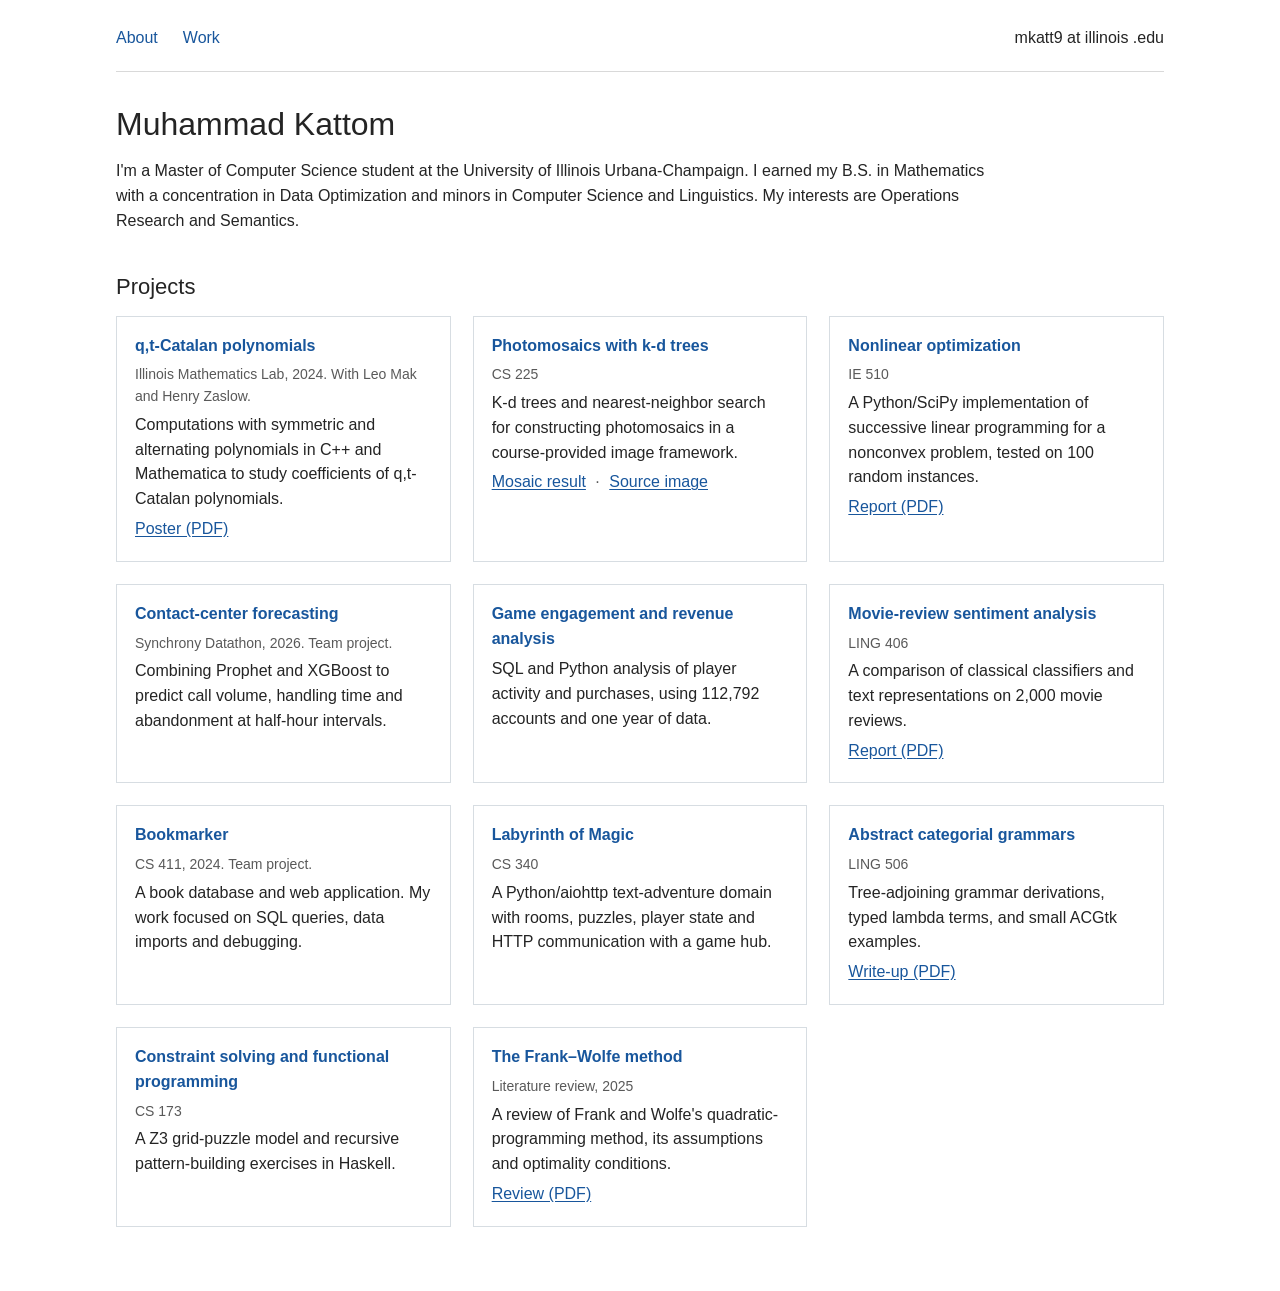
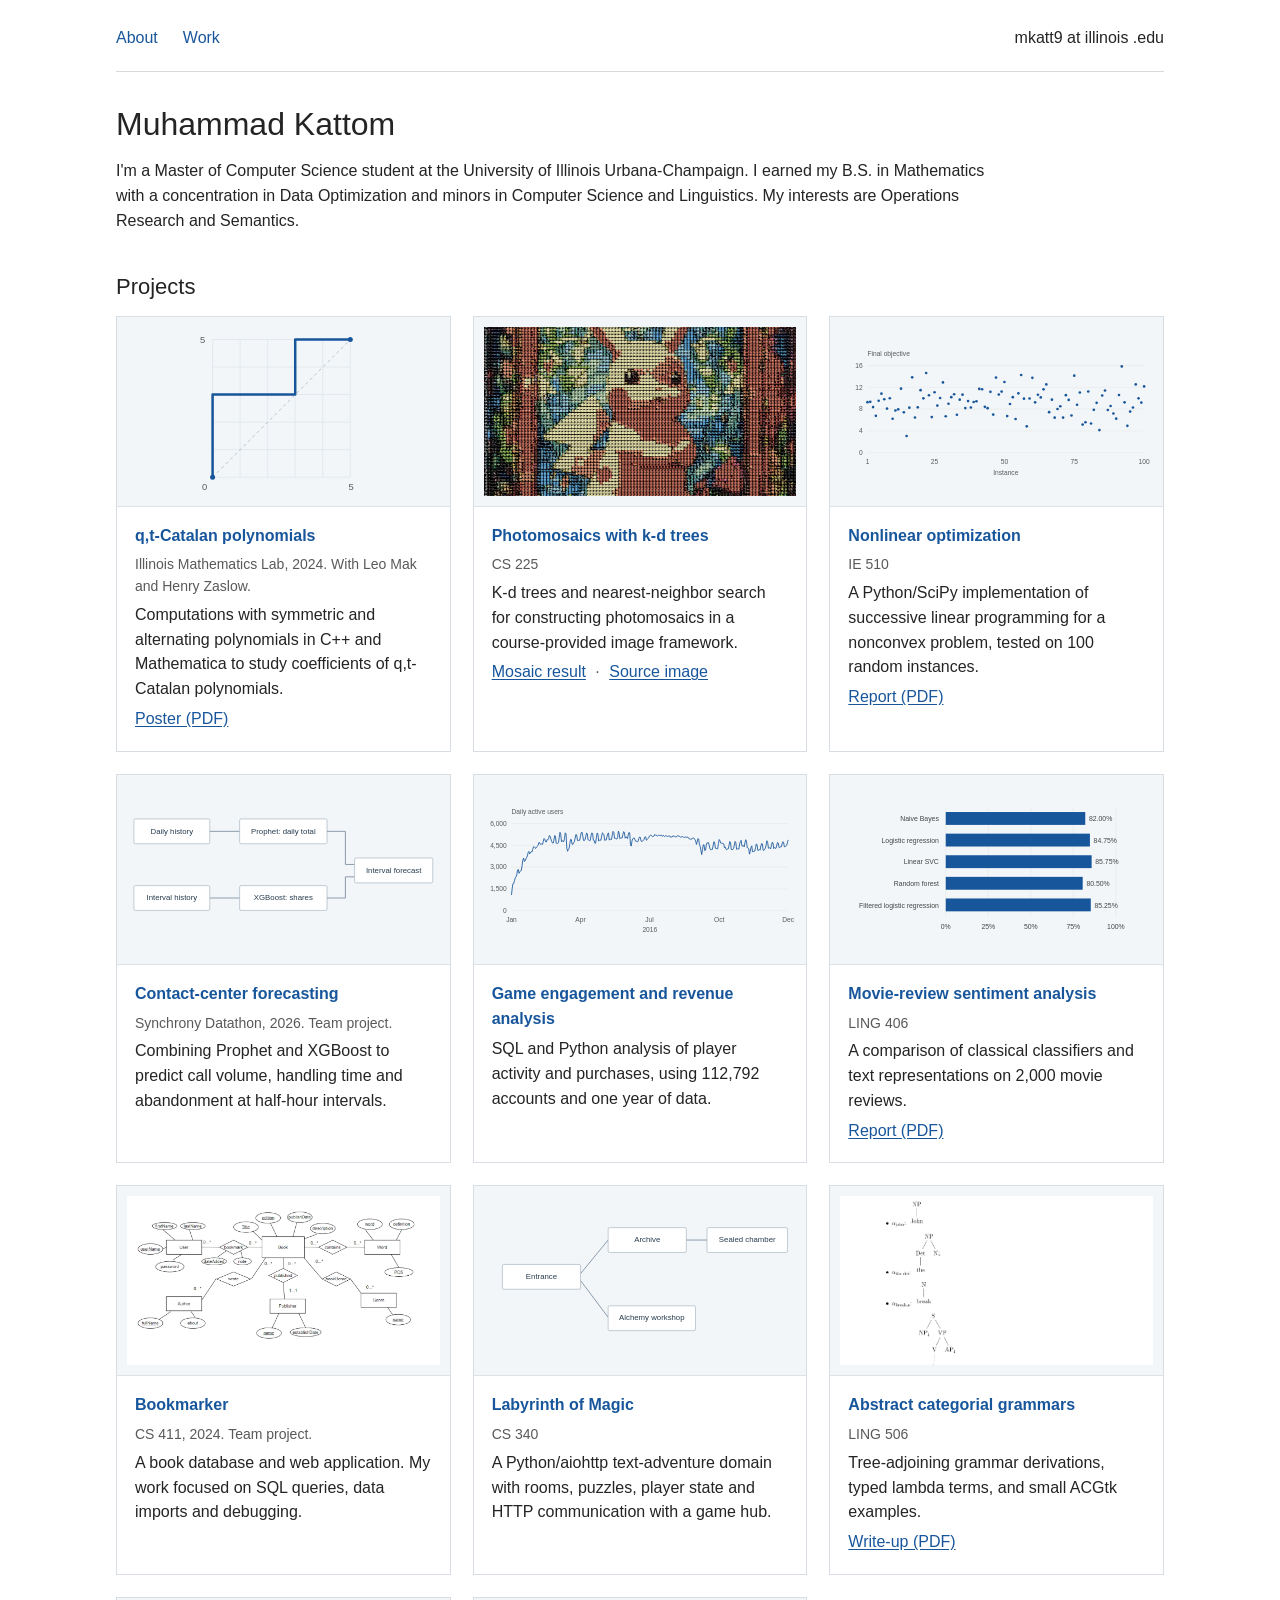
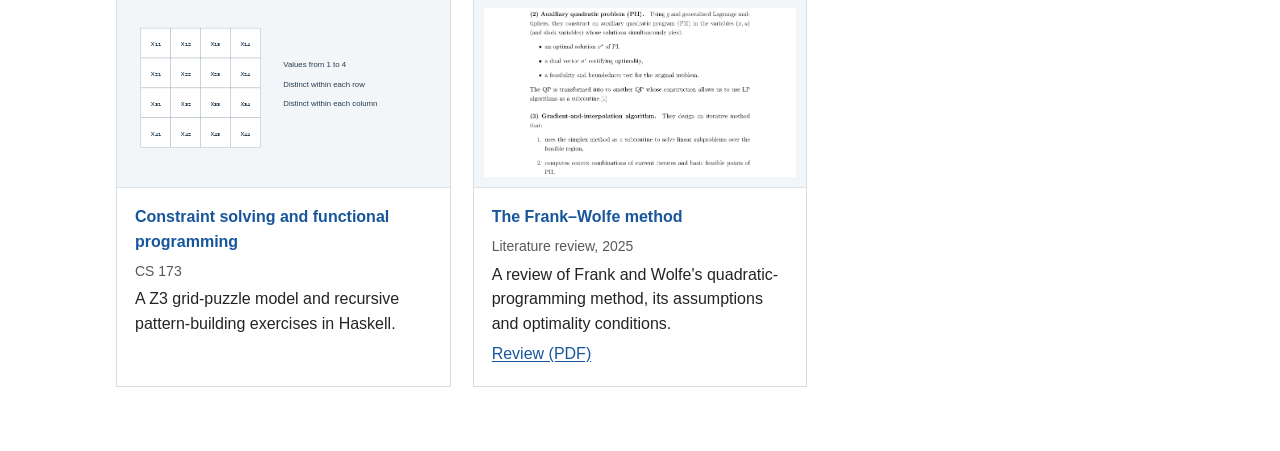
